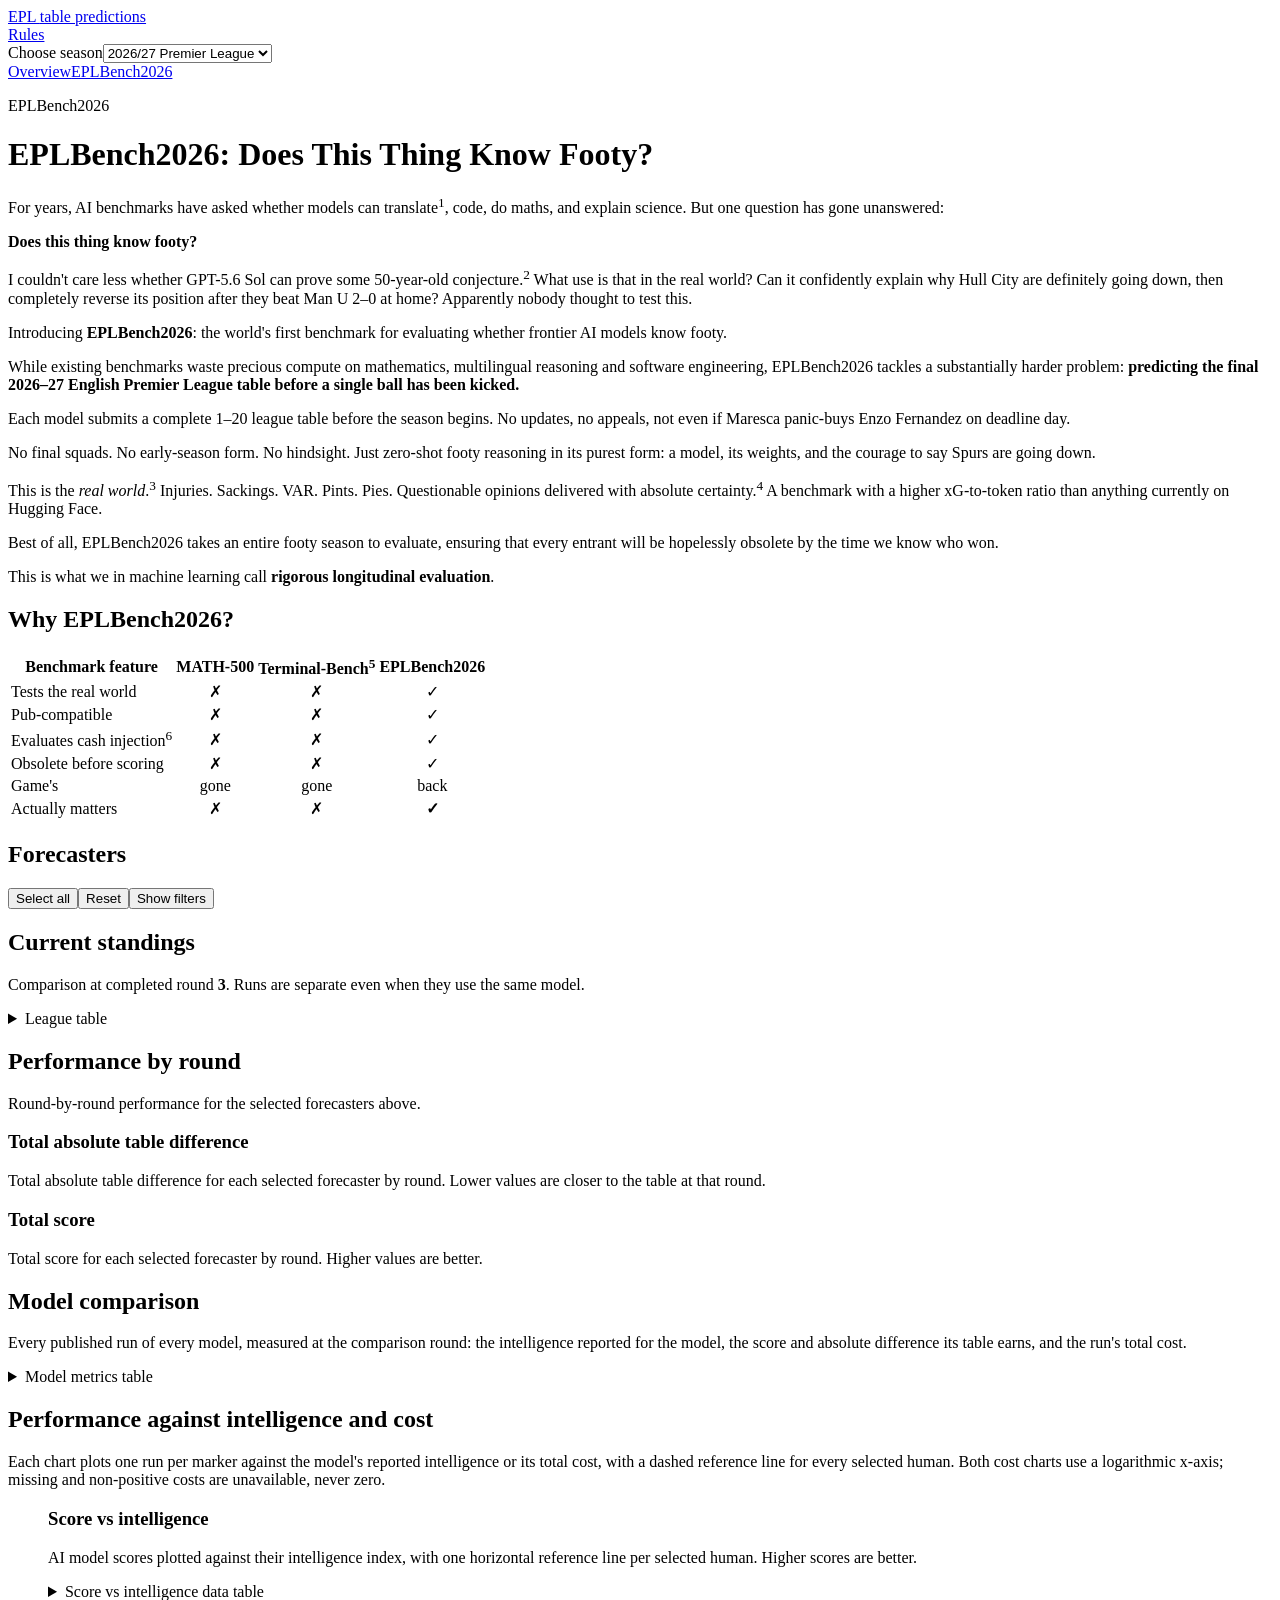
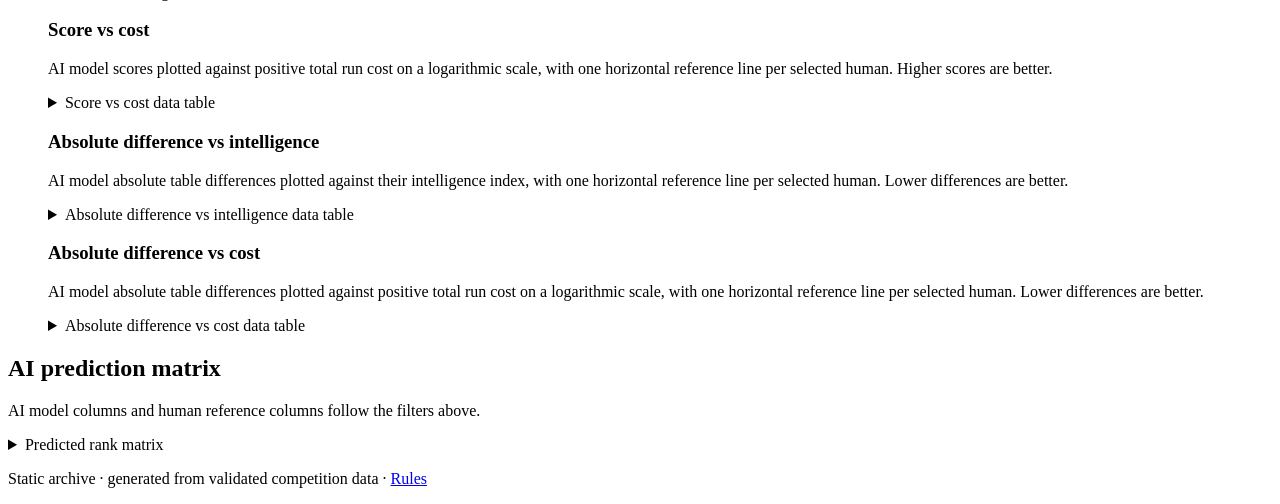
==== seasons/2026-2027/ai/index.html @ a7e426aa "[pages] Deploy site built from 6e72c39" ====
<!DOCTYPE html><html lang="en"><head><meta charset="UTF-8"><meta name="viewport" content="width=device-width"><meta name="description" content="A static archive of Premier League table predictions."><title>2026/27 Premier League · EPLBench2026</title><link rel="stylesheet" href="/football-predictions-web/_astro/global.COvvmiIE.css"></head><body><header class="site-header"><a class="brand" href="/football-predictions-web/" aria-label="EPL table predictions home">EPL <span>table predictions</span></a><div class="header-actions"><nav class="site-nav" aria-label="Site"><a href="/football-predictions-web/rules/">Rules</a></nav><label class="season-nav"><span class="sr-only">Choose season</span><select data-season-selector><option value="/football-predictions-web/">Choose season</option><option value="/football-predictions-web/seasons/2026-2027/" selected>2026/27 Premier League</option><option value="/football-predictions-web/seasons/2025-2026/">2025/26 Premier League</option><option value="/football-predictions-web/seasons/2024-2025/">2024/25 Premier League</option><option value="/football-predictions-web/seasons/2023-2024/">2023/24 Premier League</option><option value="/football-predictions-web/seasons/2022-2023/">2022/23 Premier League</option><option value="/football-predictions-web/seasons/2020-2021/">2020/21 Premier League</option><option value="/football-predictions-web/seasons/2015-2016/">2015/16 Premier League</option><option value="/football-predictions-web/seasons/2014-2015/">2014/15 Premier League</option><option value="/football-predictions-web/seasons/2013-2014/">2013/14 Premier League</option></select></label></div></header><main><nav class="page-nav" aria-label="Season sections"><a href="/football-predictions-web/seasons/2026-2027/#overview">Overview</a><a href="/football-predictions-web/seasons/2026-2027/ai/">EPLBench2026</a></nav><header id="overview"><p class="eyebrow">EPLBench2026</p><h1>EPLBench2026: Does This Thing Know Footy?</h1></header><div class="bench-copy"><p>For years, AI benchmarks have asked whether models can translate<sup><span class="footnote-joke" tabindex="0" data-tooltip="Translation? Mate, I&#x27;ve got hands. I can point at a beer. ↩">1</span></sup>, code, do maths, and explain science. But one question has gone unanswered:</p>
<p><strong>Does this thing know footy?</strong></p>
<p>I couldn't care less whether GPT-5.6 Sol can prove some 50-year-old conjecture.<sup><span class="footnote-joke" tabindex="0" data-tooltip="If you stopped to ask which conjecture, you failed the test. ↩">2</span></sup> What use is that in the real world? Can it confidently explain why Hull City are definitely going down, then completely reverse its position after they beat Man U 2–0 at home? Apparently nobody thought to test this.</p>
<p>Introducing <strong>EPLBench2026</strong>: the world's first benchmark for evaluating whether frontier AI models know footy.</p>
<p>While existing benchmarks waste precious compute on mathematics, multilingual reasoning and software engineering, EPLBench2026 tackles a substantially harder problem: <strong>predicting the final 2026–27 English Premier League table before a single ball has been kicked.</strong></p>
<p>Each model submits a complete 1–20 league table before the season begins. No updates, no appeals, not even if Maresca panic-buys Enzo Fernandez on deadline day.</p>
<p>No final squads. No early-season form. No hindsight. Just zero-shot footy reasoning in its purest form: a model, its weights, and the courage to say Spurs are going down.</p>
<p>This is the <em>real world</em>.<sup><span class="footnote-joke" tabindex="0" data-tooltip="Coding is only “real world” if your world is a laptop. Footy is played outside. ↩">3</span></sup> Injuries. Sackings. VAR. Pints. Pies. Questionable opinions delivered with absolute certainty.<sup><span class="footnote-joke" tabindex="0" data-tooltip="Adversarial robustness is evaluated against Gaz, 47, four pints deep, explaining why Guardiola has ruined football. ↩">4</span></sup> A benchmark with a higher xG-to-token ratio than anything currently on Hugging Face.</p>
<p>Best of all, EPLBench2026 takes an entire footy season to evaluate, ensuring that every entrant will be hopelessly obsolete by the time we know who won.</p>
<p>This is what we in machine learning call <strong>rigorous longitudinal evaluation</strong>.</p>
<h2>Why EPLBench2026?</h2>
<table>
<thead>
<tr>
<th>Benchmark feature</th>
<th align="center">MATH-500</th>
<th align="center">Terminal-Bench<sup><span class="footnote-joke" tabindex="0" data-tooltip="“Terminal-Bench” sounds serious until you realise catastrophic bottling isn&#x27;t even in the eval suite. ↩">5</span></sup></th>
<th align="center">EPLBench2026</th>
</tr>
</thead>
<tbody>
<tr>
<td>Tests the real world</td>
<td align="center">✗</td>
<td align="center">✗</td>
<td align="center">✓</td>
</tr>
<tr>
<td>Pub-compatible</td>
<td align="center">✗</td>
<td align="center">✗</td>
<td align="center">✓</td>
</tr>
<tr>
<td>Evaluates cash injection<sup><span class="footnote-joke" tabindex="0" data-tooltip="Prompt injection changes the answer. Cash injection changes your midfield. EPLBench tests whether the prediction survives both. ↩">6</span></sup></td>
<td align="center">✗</td>
<td align="center">✗</td>
<td align="center">✓</td>
</tr>
<tr>
<td>Obsolete before scoring</td>
<td align="center">✗</td>
<td align="center">✗</td>
<td align="center">✓</td>
</tr>
<tr>
<td>Game's</td>
<td align="center">gone</td>
<td align="center">gone</td>
<td align="center">back</td>
</tr>
<tr>
<td>Actually matters</td>
<td align="center">✗</td>
<td align="center">✗</td>
<td align="center"><strong>✓</strong></td>
</tr>
</tbody>
</table>
</div><section class="controls" aria-labelledby="forecaster-heading"><div class="actions"><h2 id="forecaster-heading" class="sr-only">Forecasters</h2><button type="button" data-select-all>Select all</button><button type="button" data-reset>Reset</button><button type="button" data-drawer aria-expanded="false" aria-controls="forecaster-filters">Show filters</button></div><div id="forecaster-filters" class="groups" data-forecasters data-default="ai" data-valid="nick,joel,tom,m-a,tildsy,mitch,pat,ken,pedro,ai-anthropic-claude-opus-4-8,ai-anthropic-claude-opus-5-anthropic-claude-opus-5,ai-google-gemini-3-7-flash,ai-moonshotai-kimi-k3,ai-anthropic-claude-opus-5-old-anthropic-claude-opus-5,ai-openai-gpt-5-5,ai-openai-gpt-5-6-sol,ai-openai-gpt-5-6-terra,ai-qwen-qwen3-8-2-4t-a95b,ai-x-ai-grok-4-5,ai-x-ai-grok-4-6,ai-z-ai-glm-5-3" hidden><fieldset class="group"><legend>Humans</legend><div class="group-actions"><button type="button" data-group-select="human">All</button><button type="button" data-group-clear="human">Clear</button></div><label><input type="checkbox" value="nick" data-forecaster-group="human"> Nick</label><label><input type="checkbox" value="joel" data-forecaster-group="human"> Joel</label><label><input type="checkbox" value="tom" data-forecaster-group="human"> Tom</label><label><input type="checkbox" value="m-a" data-forecaster-group="human"> M-A</label><label><input type="checkbox" value="tildsy" data-forecaster-group="human"> Tildsy</label><label><input type="checkbox" value="mitch" data-forecaster-group="human"> Mitch</label><label><input type="checkbox" value="pat" data-forecaster-group="human"> Pat</label><label><input type="checkbox" value="ken" data-forecaster-group="human"> Ken</label><label><input type="checkbox" value="pedro" data-forecaster-group="human"> Pedro</label></fieldset><fieldset class="group"><legend>AI forecasts</legend><div class="group-actions"><button type="button" data-group-select="ai">All</button><button type="button" data-group-clear="ai">Clear</button></div><label title="Anthropic: Claude Opus 4.8 · run anthropic--claude-opus-4.8"><input type="checkbox" value="ai-anthropic-claude-opus-4-8" data-forecaster-group="ai" checked> Opus 4.8<span class="sr-only"> (Anthropic: Claude Opus 4.8)</span></label><label title="Claude Opus 5 · run anthropic--claude-opus-5"><input type="checkbox" value="ai-anthropic-claude-opus-5-anthropic-claude-opus-5" data-forecaster-group="ai" checked> Opus 5<span class="sr-only"> (Claude Opus 5)</span></label><label title="Google: Gemini 3.7 Flash · run google--gemini-3.7-flash"><input type="checkbox" value="ai-google-gemini-3-7-flash" data-forecaster-group="ai" checked> Gemini 3.7 Flash<span class="sr-only"> (Google: Gemini 3.7 Flash)</span></label><label title="MoonshotAI: Kimi K3 · run moonshotai--kimi-k3"><input type="checkbox" value="ai-moonshotai-kimi-k3" data-forecaster-group="ai" checked> Kimi K3<span class="sr-only"> (MoonshotAI: Kimi K3)</span></label><label title="Claude Opus 5 (earlier run) · run old--anthropic--claude-opus-5"><input type="checkbox" value="ai-anthropic-claude-opus-5-old-anthropic-claude-opus-5" data-forecaster-group="ai" checked> Opus 5†<span class="sr-only"> (Claude Opus 5 (earlier run))</span></label><label title="OpenAI: GPT-5.5 · run openai--gpt-5.5"><input type="checkbox" value="ai-openai-gpt-5-5" data-forecaster-group="ai" checked> GPT-5.5<span class="sr-only"> (OpenAI: GPT-5.5)</span></label><label title="OpenAI: GPT-5.6 Sol · run openai--gpt-5.6-sol"><input type="checkbox" value="ai-openai-gpt-5-6-sol" data-forecaster-group="ai" checked> GPT-5.6 Sol<span class="sr-only"> (OpenAI: GPT-5.6 Sol)</span></label><label title="OpenAI: GPT-5.6 Terra · run openai--gpt-5.6-terra"><input type="checkbox" value="ai-openai-gpt-5-6-terra" data-forecaster-group="ai" checked> GPT-5.6 Terra<span class="sr-only"> (OpenAI: GPT-5.6 Terra)</span></label><label title="Qwen: Qwen3.8 2.4T A95B · run qwen--qwen3.8-2.4t-a95b"><input type="checkbox" value="ai-qwen-qwen3-8-2-4t-a95b" data-forecaster-group="ai" checked> Qwen3.8 2.4T<span class="sr-only"> (Qwen: Qwen3.8 2.4T A95B)</span></label><label title="SpaceXAI: Grok 4.5 · run x-ai--grok-4.5"><input type="checkbox" value="ai-x-ai-grok-4-5" data-forecaster-group="ai" checked> Grok 4.5<span class="sr-only"> (SpaceXAI: Grok 4.5)</span></label><label title="SpaceXAI: Grok 4.6 · run x-ai--grok-4.6"><input type="checkbox" value="ai-x-ai-grok-4-6" data-forecaster-group="ai" checked> Grok 4.6<span class="sr-only"> (SpaceXAI: Grok 4.6)</span></label><label title="Z.ai: GLM 5.3 · run z-ai--glm-5.3"><input type="checkbox" value="ai-z-ai-glm-5-3" data-forecaster-group="ai" checked> GLM 5.3<span class="sr-only"> (Z.ai: GLM 5.3)</span></label></fieldset></div><p class="live" aria-live="polite" data-announcement></p></section><section aria-labelledby="standings-title"><h2 id="standings-title">Current standings</h2><p>Comparison at completed round <strong>3</strong>. Runs are separate even when they use the same model.</p><details class="table-disclosure"><summary>League table</summary><div class="table-wrap standings-table-wrap" role="region" aria-label="Current league standings" tabindex="0"><table class="standings-table"><caption>Current league standings as of Sun Sep 06 2026</caption><thead><tr><th scope="col">Rank</th><th scope="col">Team</th><th scope="col">Played</th><th scope="col">W</th><th scope="col">D</th><th scope="col">L</th><th scope="col">GF</th><th scope="col">GA</th><th scope="col">GD</th><th scope="col">Points</th></tr></thead><tbody><tr><td>1</td><th scope="row">Manchester City</th><td>3</td><td>3</td><td>0</td><td>0</td><td>7</td><td>2</td><td>5</td><td><strong>9</strong></td></tr><tr><td>2</td><th scope="row">Arsenal</th><td>3</td><td>3</td><td>0</td><td>0</td><td>6</td><td>1</td><td>5</td><td><strong>9</strong></td></tr><tr><td>3</td><th scope="row">Hull City</th><td>3</td><td>2</td><td>1</td><td>0</td><td>3</td><td>0</td><td>3</td><td><strong>7</strong></td></tr><tr><td>4</td><th scope="row">Chelsea</th><td>3</td><td>2</td><td>0</td><td>1</td><td>8</td><td>7</td><td>1</td><td><strong>6</strong></td></tr><tr><td>5</td><th scope="row">Brentford</th><td>3</td><td>1</td><td>2</td><td>0</td><td>5</td><td>2</td><td>3</td><td><strong>5</strong></td></tr><tr><td>6</td><th scope="row">Liverpool</th><td>3</td><td>1</td><td>2</td><td>0</td><td>6</td><td>4</td><td>2</td><td><strong>5</strong></td></tr><tr><td>7</td><th scope="row">Newcastle United</th><td>3</td><td>1</td><td>2</td><td>0</td><td>6</td><td>4</td><td>2</td><td><strong>5</strong></td></tr><tr><td>8</td><th scope="row">Everton</th><td>3</td><td>1</td><td>2</td><td>0</td><td>5</td><td>3</td><td>2</td><td><strong>5</strong></td></tr><tr><td>9</td><th scope="row">Leeds United</th><td>3</td><td>1</td><td>2</td><td>0</td><td>3</td><td>2</td><td>1</td><td><strong>5</strong></td></tr><tr><td>10</td><th scope="row">Brighton &amp; Hove Albion</th><td>3</td><td>1</td><td>1</td><td>1</td><td>8</td><td>5</td><td>3</td><td><strong>4</strong></td></tr><tr><td>11</td><th scope="row">Manchester United</th><td>3</td><td>1</td><td>1</td><td>1</td><td>7</td><td>6</td><td>1</td><td><strong>4</strong></td></tr><tr><td>12</td><th scope="row">Sunderland</th><td>3</td><td>1</td><td>1</td><td>1</td><td>3</td><td>3</td><td>0</td><td><strong>4</strong></td></tr><tr><td>13</td><th scope="row">Crystal Palace</th><td>3</td><td>1</td><td>0</td><td>2</td><td>4</td><td>8</td><td>-4</td><td><strong>3</strong></td></tr><tr><td>14</td><th scope="row">Ipswich Town</th><td>3</td><td>1</td><td>0</td><td>2</td><td>4</td><td>8</td><td>-4</td><td><strong>3</strong></td></tr><tr><td>15</td><th scope="row">AFC Bournemouth</th><td>3</td><td>0</td><td>2</td><td>1</td><td>4</td><td>5</td><td>-1</td><td><strong>2</strong></td></tr><tr><td>16</td><th scope="row">Nottingham Forest</th><td>3</td><td>0</td><td>2</td><td>1</td><td>2</td><td>3</td><td>-1</td><td><strong>2</strong></td></tr><tr><td>17</td><th scope="row">Aston Villa</th><td>3</td><td>0</td><td>1</td><td>2</td><td>0</td><td>5</td><td>-5</td><td><strong>1</strong></td></tr><tr><td>18</td><th scope="row">Tottenham Hotspur</th><td>3</td><td>0</td><td>1</td><td>2</td><td>0</td><td>5</td><td>-5</td><td><strong>1</strong></td></tr><tr><td>19</td><th scope="row">Fulham</th><td>3</td><td>0</td><td>0</td><td>3</td><td>4</td><td>7</td><td>-3</td><td><strong>0</strong></td></tr><tr><td>20</td><th scope="row">Coventry City</th><td>3</td><td>0</td><td>0</td><td>3</td><td>0</td><td>5</td><td>-5</td><td><strong>0</strong></td></tr></tbody></table></div></details></section><section aria-labelledby="round-performance-title"><h2 id="round-performance-title">Performance by round</h2><p>Round-by-round performance for the selected forecasters above.</p><div class="split"><div><h3>Total absolute table difference</h3><p class="sr-only" id="ai-round-difference-description">Total absolute table difference for each selected forecaster by round. Lower values are closer to the table at that round.</p><div class="card chart" role="group" aria-label="Total absolute table difference by round" aria-describedby="ai-round-difference-description" data-chart="difference" data-rounds="[{&quot;round&quot;:1,&quot;complete&quot;:true,&quot;absoluteDifference&quot;:{&quot;nick&quot;:130,&quot;joel&quot;:136,&quot;tom&quot;:126,&quot;m-a&quot;:136,&quot;tildsy&quot;:130,&quot;mitch&quot;:126,&quot;pat&quot;:116,&quot;ken&quot;:130,&quot;pedro&quot;:130,&quot;gemini&quot;:128,&quot;last-year&quot;:120,&quot;ai-anthropic-claude-opus-4-8&quot;:134,&quot;ai-anthropic-claude-opus-5-anthropic-claude-opus-5&quot;:114,&quot;ai-google-gemini-3-7-flash&quot;:130,&quot;ai-moonshotai-kimi-k3&quot;:122,&quot;ai-anthropic-claude-opus-5-old-anthropic-claude-opus-5&quot;:128,&quot;ai-openai-gpt-5-5&quot;:130,&quot;ai-openai-gpt-5-6-sol&quot;:128,&quot;ai-openai-gpt-5-6-terra&quot;:134,&quot;ai-qwen-qwen3-8-2-4t-a95b&quot;:132,&quot;ai-x-ai-grok-4-5&quot;:134,&quot;ai-x-ai-grok-4-6&quot;:134,&quot;ai-z-ai-glm-5-3&quot;:114},&quot;totalScores&quot;:{&quot;nick&quot;:811,&quot;joel&quot;:785,&quot;tom&quot;:872,&quot;m-a&quot;:799,&quot;tildsy&quot;:836,&quot;mitch&quot;:918,&quot;pat&quot;:983,&quot;ken&quot;:828,&quot;pedro&quot;:788,&quot;gemini&quot;:854,&quot;last-year&quot;:928,&quot;ai-anthropic-claude-opus-4-8&quot;:814,&quot;ai-anthropic-claude-opus-5-anthropic-claude-opus-5&quot;:965,&quot;ai-google-gemini-3-7-flash&quot;:860,&quot;ai-moonshotai-kimi-k3&quot;:902,&quot;ai-anthropic-claude-opus-5-old-anthropic-claude-opus-5&quot;:837,&quot;ai-openai-gpt-5-5&quot;:855,&quot;ai-openai-gpt-5-6-sol&quot;:839,&quot;ai-openai-gpt-5-6-terra&quot;:798,&quot;ai-qwen-qwen3-8-2-4t-a95b&quot;:828,&quot;ai-x-ai-grok-4-5&quot;:813,&quot;ai-x-ai-grok-4-6&quot;:810,&quot;ai-z-ai-glm-5-3&quot;:987}},{&quot;round&quot;:2,&quot;complete&quot;:true,&quot;absoluteDifference&quot;:{&quot;nick&quot;:114,&quot;joel&quot;:112,&quot;tom&quot;:100,&quot;m-a&quot;:106,&quot;tildsy&quot;:114,&quot;mitch&quot;:106,&quot;pat&quot;:110,&quot;ken&quot;:112,&quot;pedro&quot;:110,&quot;gemini&quot;:110,&quot;last-year&quot;:110,&quot;ai-anthropic-claude-opus-4-8&quot;:112,&quot;ai-anthropic-claude-opus-5-anthropic-claude-opus-5&quot;:102,&quot;ai-google-gemini-3-7-flash&quot;:110,&quot;ai-moonshotai-kimi-k3&quot;:104,&quot;ai-anthropic-claude-opus-5-old-anthropic-claude-opus-5&quot;:112,&quot;ai-openai-gpt-5-5&quot;:110,&quot;ai-openai-gpt-5-6-sol&quot;:108,&quot;ai-openai-gpt-5-6-terra&quot;:112,&quot;ai-qwen-qwen3-8-2-4t-a95b&quot;:102,&quot;ai-x-ai-grok-4-5&quot;:104,&quot;ai-x-ai-grok-4-6&quot;:116,&quot;ai-z-ai-glm-5-3&quot;:102},&quot;totalScores&quot;:{&quot;nick&quot;:945,&quot;joel&quot;:905,&quot;tom&quot;:1076,&quot;m-a&quot;:1008,&quot;tildsy&quot;:944,&quot;mitch&quot;:1030,&quot;pat&quot;:953,&quot;ken&quot;:918,&quot;pedro&quot;:985,&quot;gemini&quot;:972,&quot;last-year&quot;:934,&quot;ai-anthropic-claude-opus-4-8&quot;:960,&quot;ai-anthropic-claude-opus-5-anthropic-claude-opus-5&quot;:1032,&quot;ai-google-gemini-3-7-flash&quot;:1013,&quot;ai-moonshotai-kimi-k3&quot;:1013,&quot;ai-anthropic-claude-opus-5-old-anthropic-claude-opus-5&quot;:971,&quot;ai-openai-gpt-5-5&quot;:1016,&quot;ai-openai-gpt-5-6-sol&quot;:1010,&quot;ai-openai-gpt-5-6-terra&quot;:1007,&quot;ai-qwen-qwen3-8-2-4t-a95b&quot;:1072,&quot;ai-x-ai-grok-4-5&quot;:1030,&quot;ai-x-ai-grok-4-6&quot;:965,&quot;ai-z-ai-glm-5-3&quot;:991}},{&quot;round&quot;:3,&quot;complete&quot;:true,&quot;absoluteDifference&quot;:{&quot;nick&quot;:110,&quot;joel&quot;:92,&quot;tom&quot;:90,&quot;m-a&quot;:92,&quot;tildsy&quot;:98,&quot;mitch&quot;:102,&quot;pat&quot;:100,&quot;ken&quot;:94,&quot;pedro&quot;:108,&quot;gemini&quot;:98,&quot;last-year&quot;:100,&quot;ai-anthropic-claude-opus-4-8&quot;:98,&quot;ai-anthropic-claude-opus-5-anthropic-claude-opus-5&quot;:94,&quot;ai-google-gemini-3-7-flash&quot;:96,&quot;ai-moonshotai-kimi-k3&quot;:88,&quot;ai-anthropic-claude-opus-5-old-anthropic-claude-opus-5&quot;:98,&quot;ai-openai-gpt-5-5&quot;:96,&quot;ai-openai-gpt-5-6-sol&quot;:98,&quot;ai-openai-gpt-5-6-terra&quot;:100,&quot;ai-qwen-qwen3-8-2-4t-a95b&quot;:86,&quot;ai-x-ai-grok-4-5&quot;:92,&quot;ai-x-ai-grok-4-6&quot;:102,&quot;ai-z-ai-glm-5-3&quot;:92},&quot;totalScores&quot;:{&quot;nick&quot;:932,&quot;joel&quot;:1073,&quot;tom&quot;:1148,&quot;m-a&quot;:1095,&quot;tildsy&quot;:1041,&quot;mitch&quot;:982,&quot;pat&quot;:990,&quot;ken&quot;:1099,&quot;pedro&quot;:944,&quot;gemini&quot;:1047,&quot;last-year&quot;:1016,&quot;ai-anthropic-claude-opus-4-8&quot;:1040,&quot;ai-anthropic-claude-opus-5-anthropic-claude-opus-5&quot;:1055,&quot;ai-google-gemini-3-7-flash&quot;:1048,&quot;ai-moonshotai-kimi-k3&quot;:1121,&quot;ai-anthropic-claude-opus-5-old-anthropic-claude-opus-5&quot;:1026,&quot;ai-openai-gpt-5-5&quot;:1052,&quot;ai-openai-gpt-5-6-sol&quot;:1006,&quot;ai-openai-gpt-5-6-terra&quot;:997,&quot;ai-qwen-qwen3-8-2-4t-a95b&quot;:1155,&quot;ai-x-ai-grok-4-5&quot;:1099,&quot;ai-x-ai-grok-4-6&quot;:990,&quot;ai-z-ai-glm-5-3&quot;:1057}}]" data-forecasters="[{&quot;id&quot;:&quot;nick&quot;,&quot;label&quot;:&quot;Nick&quot;,&quot;kind&quot;:&quot;human&quot;,&quot;order&quot;:1,&quot;source&quot;:&quot;predictions&quot;},{&quot;id&quot;:&quot;joel&quot;,&quot;label&quot;:&quot;Joel&quot;,&quot;kind&quot;:&quot;human&quot;,&quot;order&quot;:3,&quot;source&quot;:&quot;predictions&quot;},{&quot;id&quot;:&quot;tom&quot;,&quot;label&quot;:&quot;Tom&quot;,&quot;kind&quot;:&quot;human&quot;,&quot;order&quot;:10,&quot;source&quot;:&quot;predictions&quot;},{&quot;id&quot;:&quot;m-a&quot;,&quot;label&quot;:&quot;M-A&quot;,&quot;kind&quot;:&quot;human&quot;,&quot;order&quot;:9,&quot;source&quot;:&quot;predictions&quot;},{&quot;id&quot;:&quot;tildsy&quot;,&quot;label&quot;:&quot;Tildsy&quot;,&quot;kind&quot;:&quot;human&quot;,&quot;order&quot;:15,&quot;source&quot;:&quot;predictions&quot;},{&quot;id&quot;:&quot;mitch&quot;,&quot;label&quot;:&quot;Mitch&quot;,&quot;kind&quot;:&quot;human&quot;,&quot;order&quot;:11,&quot;source&quot;:&quot;predictions&quot;},{&quot;id&quot;:&quot;pat&quot;,&quot;label&quot;:&quot;Pat&quot;,&quot;kind&quot;:&quot;human&quot;,&quot;order&quot;:12,&quot;source&quot;:&quot;predictions&quot;},{&quot;id&quot;:&quot;ken&quot;,&quot;label&quot;:&quot;Ken&quot;,&quot;kind&quot;:&quot;human&quot;,&quot;order&quot;:13,&quot;source&quot;:&quot;predictions&quot;},{&quot;id&quot;:&quot;pedro&quot;,&quot;label&quot;:&quot;Pedro&quot;,&quot;kind&quot;:&quot;human&quot;,&quot;order&quot;:14,&quot;source&quot;:&quot;predictions&quot;},{&quot;id&quot;:&quot;ai-anthropic-claude-opus-4-8&quot;,&quot;label&quot;:&quot;Opus 4.8&quot;,&quot;kind&quot;:&quot;ai&quot;,&quot;order&quot;:26,&quot;source&quot;:&quot;ai&quot;,&quot;runId&quot;:&quot;anthropic--claude-opus-4.8&quot;,&quot;shortName&quot;:&quot;Opus 4.8&quot;,&quot;fullLabel&quot;:&quot;Anthropic: Claude Opus 4.8&quot;},{&quot;id&quot;:&quot;ai-anthropic-claude-opus-5-anthropic-claude-opus-5&quot;,&quot;label&quot;:&quot;Opus 5&quot;,&quot;kind&quot;:&quot;ai&quot;,&quot;order&quot;:27,&quot;source&quot;:&quot;ai&quot;,&quot;runId&quot;:&quot;anthropic--claude-opus-5&quot;,&quot;shortName&quot;:&quot;Opus 5&quot;,&quot;fullLabel&quot;:&quot;Claude Opus 5&quot;},{&quot;id&quot;:&quot;ai-google-gemini-3-7-flash&quot;,&quot;label&quot;:&quot;Gemini 3.7 Flash&quot;,&quot;kind&quot;:&quot;ai&quot;,&quot;order&quot;:29,&quot;source&quot;:&quot;ai&quot;,&quot;runId&quot;:&quot;google--gemini-3.7-flash&quot;,&quot;shortName&quot;:&quot;Gemini 3.7 Flash&quot;,&quot;fullLabel&quot;:&quot;Google: Gemini 3.7 Flash&quot;},{&quot;id&quot;:&quot;ai-moonshotai-kimi-k3&quot;,&quot;label&quot;:&quot;Kimi K3&quot;,&quot;kind&quot;:&quot;ai&quot;,&quot;order&quot;:30,&quot;source&quot;:&quot;ai&quot;,&quot;runId&quot;:&quot;moonshotai--kimi-k3&quot;,&quot;shortName&quot;:&quot;Kimi K3&quot;,&quot;fullLabel&quot;:&quot;MoonshotAI: Kimi K3&quot;},{&quot;id&quot;:&quot;ai-anthropic-claude-opus-5-old-anthropic-claude-opus-5&quot;,&quot;label&quot;:&quot;Opus 5†&quot;,&quot;kind&quot;:&quot;ai&quot;,&quot;order&quot;:28,&quot;source&quot;:&quot;ai&quot;,&quot;runId&quot;:&quot;old--anthropic--claude-opus-5&quot;,&quot;shortName&quot;:&quot;Opus 5†&quot;,&quot;fullLabel&quot;:&quot;Claude Opus 5 (earlier run)&quot;},{&quot;id&quot;:&quot;ai-openai-gpt-5-5&quot;,&quot;label&quot;:&quot;GPT-5.5&quot;,&quot;kind&quot;:&quot;ai&quot;,&quot;order&quot;:31,&quot;source&quot;:&quot;ai&quot;,&quot;runId&quot;:&quot;openai--gpt-5.5&quot;,&quot;shortName&quot;:&quot;GPT-5.5&quot;,&quot;fullLabel&quot;:&quot;OpenAI: GPT-5.5&quot;},{&quot;id&quot;:&quot;ai-openai-gpt-5-6-sol&quot;,&quot;label&quot;:&quot;GPT-5.6 Sol&quot;,&quot;kind&quot;:&quot;ai&quot;,&quot;order&quot;:32,&quot;source&quot;:&quot;ai&quot;,&quot;runId&quot;:&quot;openai--gpt-5.6-sol&quot;,&quot;shortName&quot;:&quot;GPT-5.6 Sol&quot;,&quot;fullLabel&quot;:&quot;OpenAI: GPT-5.6 Sol&quot;},{&quot;id&quot;:&quot;ai-openai-gpt-5-6-terra&quot;,&quot;label&quot;:&quot;GPT-5.6 Terra&quot;,&quot;kind&quot;:&quot;ai&quot;,&quot;order&quot;:33,&quot;source&quot;:&quot;ai&quot;,&quot;runId&quot;:&quot;openai--gpt-5.6-terra&quot;,&quot;shortName&quot;:&quot;GPT-5.6 Terra&quot;,&quot;fullLabel&quot;:&quot;OpenAI: GPT-5.6 Terra&quot;},{&quot;id&quot;:&quot;ai-qwen-qwen3-8-2-4t-a95b&quot;,&quot;label&quot;:&quot;Qwen3.8 2.4T&quot;,&quot;kind&quot;:&quot;ai&quot;,&quot;order&quot;:34,&quot;source&quot;:&quot;ai&quot;,&quot;runId&quot;:&quot;qwen--qwen3.8-2.4t-a95b&quot;,&quot;shortName&quot;:&quot;Qwen3.8 2.4T&quot;,&quot;fullLabel&quot;:&quot;Qwen: Qwen3.8 2.4T A95B&quot;},{&quot;id&quot;:&quot;ai-x-ai-grok-4-5&quot;,&quot;label&quot;:&quot;Grok 4.5&quot;,&quot;kind&quot;:&quot;ai&quot;,&quot;order&quot;:35,&quot;source&quot;:&quot;ai&quot;,&quot;runId&quot;:&quot;x-ai--grok-4.5&quot;,&quot;shortName&quot;:&quot;Grok 4.5&quot;,&quot;fullLabel&quot;:&quot;SpaceXAI: Grok 4.5&quot;},{&quot;id&quot;:&quot;ai-x-ai-grok-4-6&quot;,&quot;label&quot;:&quot;Grok 4.6&quot;,&quot;kind&quot;:&quot;ai&quot;,&quot;order&quot;:36,&quot;source&quot;:&quot;ai&quot;,&quot;runId&quot;:&quot;x-ai--grok-4.6&quot;,&quot;shortName&quot;:&quot;Grok 4.6&quot;,&quot;fullLabel&quot;:&quot;SpaceXAI: Grok 4.6&quot;},{&quot;id&quot;:&quot;ai-z-ai-glm-5-3&quot;,&quot;label&quot;:&quot;GLM 5.3&quot;,&quot;kind&quot;:&quot;ai&quot;,&quot;order&quot;:37,&quot;source&quot;:&quot;ai&quot;,&quot;runId&quot;:&quot;z-ai--glm-5.3&quot;,&quot;shortName&quot;:&quot;GLM 5.3&quot;,&quot;fullLabel&quot;:&quot;Z.ai: GLM 5.3&quot;}]"></div></div><div><h3>Total score</h3><p class="sr-only" id="ai-round-score-description">Total score for each selected forecaster by round. Higher values are better.</p><div class="card chart" role="group" aria-label="Total score by round" aria-describedby="ai-round-score-description" data-chart="score" data-rounds="[{&quot;round&quot;:1,&quot;complete&quot;:true,&quot;absoluteDifference&quot;:{&quot;nick&quot;:130,&quot;joel&quot;:136,&quot;tom&quot;:126,&quot;m-a&quot;:136,&quot;tildsy&quot;:130,&quot;mitch&quot;:126,&quot;pat&quot;:116,&quot;ken&quot;:130,&quot;pedro&quot;:130,&quot;gemini&quot;:128,&quot;last-year&quot;:120,&quot;ai-anthropic-claude-opus-4-8&quot;:134,&quot;ai-anthropic-claude-opus-5-anthropic-claude-opus-5&quot;:114,&quot;ai-google-gemini-3-7-flash&quot;:130,&quot;ai-moonshotai-kimi-k3&quot;:122,&quot;ai-anthropic-claude-opus-5-old-anthropic-claude-opus-5&quot;:128,&quot;ai-openai-gpt-5-5&quot;:130,&quot;ai-openai-gpt-5-6-sol&quot;:128,&quot;ai-openai-gpt-5-6-terra&quot;:134,&quot;ai-qwen-qwen3-8-2-4t-a95b&quot;:132,&quot;ai-x-ai-grok-4-5&quot;:134,&quot;ai-x-ai-grok-4-6&quot;:134,&quot;ai-z-ai-glm-5-3&quot;:114},&quot;totalScores&quot;:{&quot;nick&quot;:811,&quot;joel&quot;:785,&quot;tom&quot;:872,&quot;m-a&quot;:799,&quot;tildsy&quot;:836,&quot;mitch&quot;:918,&quot;pat&quot;:983,&quot;ken&quot;:828,&quot;pedro&quot;:788,&quot;gemini&quot;:854,&quot;last-year&quot;:928,&quot;ai-anthropic-claude-opus-4-8&quot;:814,&quot;ai-anthropic-claude-opus-5-anthropic-claude-opus-5&quot;:965,&quot;ai-google-gemini-3-7-flash&quot;:860,&quot;ai-moonshotai-kimi-k3&quot;:902,&quot;ai-anthropic-claude-opus-5-old-anthropic-claude-opus-5&quot;:837,&quot;ai-openai-gpt-5-5&quot;:855,&quot;ai-openai-gpt-5-6-sol&quot;:839,&quot;ai-openai-gpt-5-6-terra&quot;:798,&quot;ai-qwen-qwen3-8-2-4t-a95b&quot;:828,&quot;ai-x-ai-grok-4-5&quot;:813,&quot;ai-x-ai-grok-4-6&quot;:810,&quot;ai-z-ai-glm-5-3&quot;:987}},{&quot;round&quot;:2,&quot;complete&quot;:true,&quot;absoluteDifference&quot;:{&quot;nick&quot;:114,&quot;joel&quot;:112,&quot;tom&quot;:100,&quot;m-a&quot;:106,&quot;tildsy&quot;:114,&quot;mitch&quot;:106,&quot;pat&quot;:110,&quot;ken&quot;:112,&quot;pedro&quot;:110,&quot;gemini&quot;:110,&quot;last-year&quot;:110,&quot;ai-anthropic-claude-opus-4-8&quot;:112,&quot;ai-anthropic-claude-opus-5-anthropic-claude-opus-5&quot;:102,&quot;ai-google-gemini-3-7-flash&quot;:110,&quot;ai-moonshotai-kimi-k3&quot;:104,&quot;ai-anthropic-claude-opus-5-old-anthropic-claude-opus-5&quot;:112,&quot;ai-openai-gpt-5-5&quot;:110,&quot;ai-openai-gpt-5-6-sol&quot;:108,&quot;ai-openai-gpt-5-6-terra&quot;:112,&quot;ai-qwen-qwen3-8-2-4t-a95b&quot;:102,&quot;ai-x-ai-grok-4-5&quot;:104,&quot;ai-x-ai-grok-4-6&quot;:116,&quot;ai-z-ai-glm-5-3&quot;:102},&quot;totalScores&quot;:{&quot;nick&quot;:945,&quot;joel&quot;:905,&quot;tom&quot;:1076,&quot;m-a&quot;:1008,&quot;tildsy&quot;:944,&quot;mitch&quot;:1030,&quot;pat&quot;:953,&quot;ken&quot;:918,&quot;pedro&quot;:985,&quot;gemini&quot;:972,&quot;last-year&quot;:934,&quot;ai-anthropic-claude-opus-4-8&quot;:960,&quot;ai-anthropic-claude-opus-5-anthropic-claude-opus-5&quot;:1032,&quot;ai-google-gemini-3-7-flash&quot;:1013,&quot;ai-moonshotai-kimi-k3&quot;:1013,&quot;ai-anthropic-claude-opus-5-old-anthropic-claude-opus-5&quot;:971,&quot;ai-openai-gpt-5-5&quot;:1016,&quot;ai-openai-gpt-5-6-sol&quot;:1010,&quot;ai-openai-gpt-5-6-terra&quot;:1007,&quot;ai-qwen-qwen3-8-2-4t-a95b&quot;:1072,&quot;ai-x-ai-grok-4-5&quot;:1030,&quot;ai-x-ai-grok-4-6&quot;:965,&quot;ai-z-ai-glm-5-3&quot;:991}},{&quot;round&quot;:3,&quot;complete&quot;:true,&quot;absoluteDifference&quot;:{&quot;nick&quot;:110,&quot;joel&quot;:92,&quot;tom&quot;:90,&quot;m-a&quot;:92,&quot;tildsy&quot;:98,&quot;mitch&quot;:102,&quot;pat&quot;:100,&quot;ken&quot;:94,&quot;pedro&quot;:108,&quot;gemini&quot;:98,&quot;last-year&quot;:100,&quot;ai-anthropic-claude-opus-4-8&quot;:98,&quot;ai-anthropic-claude-opus-5-anthropic-claude-opus-5&quot;:94,&quot;ai-google-gemini-3-7-flash&quot;:96,&quot;ai-moonshotai-kimi-k3&quot;:88,&quot;ai-anthropic-claude-opus-5-old-anthropic-claude-opus-5&quot;:98,&quot;ai-openai-gpt-5-5&quot;:96,&quot;ai-openai-gpt-5-6-sol&quot;:98,&quot;ai-openai-gpt-5-6-terra&quot;:100,&quot;ai-qwen-qwen3-8-2-4t-a95b&quot;:86,&quot;ai-x-ai-grok-4-5&quot;:92,&quot;ai-x-ai-grok-4-6&quot;:102,&quot;ai-z-ai-glm-5-3&quot;:92},&quot;totalScores&quot;:{&quot;nick&quot;:932,&quot;joel&quot;:1073,&quot;tom&quot;:1148,&quot;m-a&quot;:1095,&quot;tildsy&quot;:1041,&quot;mitch&quot;:982,&quot;pat&quot;:990,&quot;ken&quot;:1099,&quot;pedro&quot;:944,&quot;gemini&quot;:1047,&quot;last-year&quot;:1016,&quot;ai-anthropic-claude-opus-4-8&quot;:1040,&quot;ai-anthropic-claude-opus-5-anthropic-claude-opus-5&quot;:1055,&quot;ai-google-gemini-3-7-flash&quot;:1048,&quot;ai-moonshotai-kimi-k3&quot;:1121,&quot;ai-anthropic-claude-opus-5-old-anthropic-claude-opus-5&quot;:1026,&quot;ai-openai-gpt-5-5&quot;:1052,&quot;ai-openai-gpt-5-6-sol&quot;:1006,&quot;ai-openai-gpt-5-6-terra&quot;:997,&quot;ai-qwen-qwen3-8-2-4t-a95b&quot;:1155,&quot;ai-x-ai-grok-4-5&quot;:1099,&quot;ai-x-ai-grok-4-6&quot;:990,&quot;ai-z-ai-glm-5-3&quot;:1057}}]" data-forecasters="[{&quot;id&quot;:&quot;nick&quot;,&quot;label&quot;:&quot;Nick&quot;,&quot;kind&quot;:&quot;human&quot;,&quot;order&quot;:1,&quot;source&quot;:&quot;predictions&quot;},{&quot;id&quot;:&quot;joel&quot;,&quot;label&quot;:&quot;Joel&quot;,&quot;kind&quot;:&quot;human&quot;,&quot;order&quot;:3,&quot;source&quot;:&quot;predictions&quot;},{&quot;id&quot;:&quot;tom&quot;,&quot;label&quot;:&quot;Tom&quot;,&quot;kind&quot;:&quot;human&quot;,&quot;order&quot;:10,&quot;source&quot;:&quot;predictions&quot;},{&quot;id&quot;:&quot;m-a&quot;,&quot;label&quot;:&quot;M-A&quot;,&quot;kind&quot;:&quot;human&quot;,&quot;order&quot;:9,&quot;source&quot;:&quot;predictions&quot;},{&quot;id&quot;:&quot;tildsy&quot;,&quot;label&quot;:&quot;Tildsy&quot;,&quot;kind&quot;:&quot;human&quot;,&quot;order&quot;:15,&quot;source&quot;:&quot;predictions&quot;},{&quot;id&quot;:&quot;mitch&quot;,&quot;label&quot;:&quot;Mitch&quot;,&quot;kind&quot;:&quot;human&quot;,&quot;order&quot;:11,&quot;source&quot;:&quot;predictions&quot;},{&quot;id&quot;:&quot;pat&quot;,&quot;label&quot;:&quot;Pat&quot;,&quot;kind&quot;:&quot;human&quot;,&quot;order&quot;:12,&quot;source&quot;:&quot;predictions&quot;},{&quot;id&quot;:&quot;ken&quot;,&quot;label&quot;:&quot;Ken&quot;,&quot;kind&quot;:&quot;human&quot;,&quot;order&quot;:13,&quot;source&quot;:&quot;predictions&quot;},{&quot;id&quot;:&quot;pedro&quot;,&quot;label&quot;:&quot;Pedro&quot;,&quot;kind&quot;:&quot;human&quot;,&quot;order&quot;:14,&quot;source&quot;:&quot;predictions&quot;},{&quot;id&quot;:&quot;ai-anthropic-claude-opus-4-8&quot;,&quot;label&quot;:&quot;Opus 4.8&quot;,&quot;kind&quot;:&quot;ai&quot;,&quot;order&quot;:26,&quot;source&quot;:&quot;ai&quot;,&quot;runId&quot;:&quot;anthropic--claude-opus-4.8&quot;,&quot;shortName&quot;:&quot;Opus 4.8&quot;,&quot;fullLabel&quot;:&quot;Anthropic: Claude Opus 4.8&quot;},{&quot;id&quot;:&quot;ai-anthropic-claude-opus-5-anthropic-claude-opus-5&quot;,&quot;label&quot;:&quot;Opus 5&quot;,&quot;kind&quot;:&quot;ai&quot;,&quot;order&quot;:27,&quot;source&quot;:&quot;ai&quot;,&quot;runId&quot;:&quot;anthropic--claude-opus-5&quot;,&quot;shortName&quot;:&quot;Opus 5&quot;,&quot;fullLabel&quot;:&quot;Claude Opus 5&quot;},{&quot;id&quot;:&quot;ai-google-gemini-3-7-flash&quot;,&quot;label&quot;:&quot;Gemini 3.7 Flash&quot;,&quot;kind&quot;:&quot;ai&quot;,&quot;order&quot;:29,&quot;source&quot;:&quot;ai&quot;,&quot;runId&quot;:&quot;google--gemini-3.7-flash&quot;,&quot;shortName&quot;:&quot;Gemini 3.7 Flash&quot;,&quot;fullLabel&quot;:&quot;Google: Gemini 3.7 Flash&quot;},{&quot;id&quot;:&quot;ai-moonshotai-kimi-k3&quot;,&quot;label&quot;:&quot;Kimi K3&quot;,&quot;kind&quot;:&quot;ai&quot;,&quot;order&quot;:30,&quot;source&quot;:&quot;ai&quot;,&quot;runId&quot;:&quot;moonshotai--kimi-k3&quot;,&quot;shortName&quot;:&quot;Kimi K3&quot;,&quot;fullLabel&quot;:&quot;MoonshotAI: Kimi K3&quot;},{&quot;id&quot;:&quot;ai-anthropic-claude-opus-5-old-anthropic-claude-opus-5&quot;,&quot;label&quot;:&quot;Opus 5†&quot;,&quot;kind&quot;:&quot;ai&quot;,&quot;order&quot;:28,&quot;source&quot;:&quot;ai&quot;,&quot;runId&quot;:&quot;old--anthropic--claude-opus-5&quot;,&quot;shortName&quot;:&quot;Opus 5†&quot;,&quot;fullLabel&quot;:&quot;Claude Opus 5 (earlier run)&quot;},{&quot;id&quot;:&quot;ai-openai-gpt-5-5&quot;,&quot;label&quot;:&quot;GPT-5.5&quot;,&quot;kind&quot;:&quot;ai&quot;,&quot;order&quot;:31,&quot;source&quot;:&quot;ai&quot;,&quot;runId&quot;:&quot;openai--gpt-5.5&quot;,&quot;shortName&quot;:&quot;GPT-5.5&quot;,&quot;fullLabel&quot;:&quot;OpenAI: GPT-5.5&quot;},{&quot;id&quot;:&quot;ai-openai-gpt-5-6-sol&quot;,&quot;label&quot;:&quot;GPT-5.6 Sol&quot;,&quot;kind&quot;:&quot;ai&quot;,&quot;order&quot;:32,&quot;source&quot;:&quot;ai&quot;,&quot;runId&quot;:&quot;openai--gpt-5.6-sol&quot;,&quot;shortName&quot;:&quot;GPT-5.6 Sol&quot;,&quot;fullLabel&quot;:&quot;OpenAI: GPT-5.6 Sol&quot;},{&quot;id&quot;:&quot;ai-openai-gpt-5-6-terra&quot;,&quot;label&quot;:&quot;GPT-5.6 Terra&quot;,&quot;kind&quot;:&quot;ai&quot;,&quot;order&quot;:33,&quot;source&quot;:&quot;ai&quot;,&quot;runId&quot;:&quot;openai--gpt-5.6-terra&quot;,&quot;shortName&quot;:&quot;GPT-5.6 Terra&quot;,&quot;fullLabel&quot;:&quot;OpenAI: GPT-5.6 Terra&quot;},{&quot;id&quot;:&quot;ai-qwen-qwen3-8-2-4t-a95b&quot;,&quot;label&quot;:&quot;Qwen3.8 2.4T&quot;,&quot;kind&quot;:&quot;ai&quot;,&quot;order&quot;:34,&quot;source&quot;:&quot;ai&quot;,&quot;runId&quot;:&quot;qwen--qwen3.8-2.4t-a95b&quot;,&quot;shortName&quot;:&quot;Qwen3.8 2.4T&quot;,&quot;fullLabel&quot;:&quot;Qwen: Qwen3.8 2.4T A95B&quot;},{&quot;id&quot;:&quot;ai-x-ai-grok-4-5&quot;,&quot;label&quot;:&quot;Grok 4.5&quot;,&quot;kind&quot;:&quot;ai&quot;,&quot;order&quot;:35,&quot;source&quot;:&quot;ai&quot;,&quot;runId&quot;:&quot;x-ai--grok-4.5&quot;,&quot;shortName&quot;:&quot;Grok 4.5&quot;,&quot;fullLabel&quot;:&quot;SpaceXAI: Grok 4.5&quot;},{&quot;id&quot;:&quot;ai-x-ai-grok-4-6&quot;,&quot;label&quot;:&quot;Grok 4.6&quot;,&quot;kind&quot;:&quot;ai&quot;,&quot;order&quot;:36,&quot;source&quot;:&quot;ai&quot;,&quot;runId&quot;:&quot;x-ai--grok-4.6&quot;,&quot;shortName&quot;:&quot;Grok 4.6&quot;,&quot;fullLabel&quot;:&quot;SpaceXAI: Grok 4.6&quot;},{&quot;id&quot;:&quot;ai-z-ai-glm-5-3&quot;,&quot;label&quot;:&quot;GLM 5.3&quot;,&quot;kind&quot;:&quot;ai&quot;,&quot;order&quot;:37,&quot;source&quot;:&quot;ai&quot;,&quot;runId&quot;:&quot;z-ai--glm-5.3&quot;,&quot;shortName&quot;:&quot;GLM 5.3&quot;,&quot;fullLabel&quot;:&quot;Z.ai: GLM 5.3&quot;}]"></div></div></div></section><section id="ai-analysis" aria-labelledby="models-title"><h2 id="models-title">Model comparison</h2><p>Every published run of every model, measured at the comparison round: the intelligence reported for the model, the score and absolute difference its table earns, and the run's total cost.</p><details class="table-disclosure"><summary>Model metrics table</summary><div class="table-wrap" role="region" aria-label="AI model comparison" tabindex="0"><table id="model-table"><caption>AI model runs and comparison metrics</caption><thead><tr><th scope="col" aria-sort="none"><button class="sort-button" type="button" data-sort="0" data-sort-label="Model" aria-label="Sort by Model">Model</button></th><th scope="col" aria-sort="none"><button class="sort-button" type="button" data-sort="1" data-sort-label="Intelligence" aria-label="Sort by Intelligence">Intelligence</button></th><th scope="col" aria-sort="none"><button class="sort-button" type="button" data-sort="2" data-sort-label="Score" aria-label="Sort by Score">Score</button></th><th scope="col" aria-sort="none"><button class="sort-button" type="button" data-sort="3" data-sort-label="Absolute difference" aria-label="Sort by Absolute difference">Absolute difference</button></th><th scope="col" aria-sort="none"><button class="sort-button" type="button" data-sort="4" data-sort-label="Cost" aria-label="Sort by Cost">Cost</button></th><th scope="col">Reasons</th></tr></thead><tbody><tr data-model="old--anthropic--claude-opus-5"><th scope="row" data-sort-value="Opus 5†"><span tabindex="0" class="model-details" data-model-details data-tooltip="Full name: Claude Opus 5 (earlier run). Provider: anthropic. Model ID: anthropic/claude-opus-5. Run ID: old--anthropic--claude-opus-5. Thinking level: max. Request count: 68. Cost: $8.04. Cost status: matched." aria-describedby="model-details-old--anthropic--claude-opus-5">Opus 5†</span><span id="model-details-old--anthropic--claude-opus-5" hidden>Full name: Claude Opus 5 (earlier run). Provider: anthropic. Model ID: anthropic/claude-opus-5. Run ID: old--anthropic--claude-opus-5. Thinking level: max. Request count: 68. Cost: $8.04. Cost status: matched.</span></th><td data-sort-value="63.1">63.1</td><td data-sort-value="1026">1026</td><td data-sort-value="98">98</td><td data-sort-value="8.043453">$8.04</td><td><button type="button" data-reasoning="old--anthropic--claude-opus-5" aria-label="Reasons for Opus 5†" aria-haspopup="dialog" aria-controls="reasoning-dialog">Reasons</button><template id="reason-old--anthropic--claude-opus-5"><div data-model-title="Opus 5†"><dl class="model-metadata"><div><dt>Full name</dt><dd>Claude Opus 5 (earlier run)</dd></div><div><dt>Provider</dt><dd>anthropic</dd></div><div><dt>Model ID</dt><dd>anthropic/claude-opus-5</dd></div><div><dt>Run ID</dt><dd>old--anthropic--claude-opus-5</dd></div><div><dt>Intelligence</dt><dd>63.1</dd></div><div><dt>Thinking level</dt><dd>max</dd></div><div><dt>Request count</dt><dd>68</dd></div><div><dt>Cost</dt><dd>$8.04</dd></div><div><dt>Cost status</dt><dd>matched</dd></div></dl><div><h2>2026/27 Premier League — Predicted Final Table</h2>
<p>Forecast made on 21 August 2026, the opening day of the season, before any league matches
had been played. It is therefore a pure preseason projection built from the 2025/26 final
table, the summer 2026 transfer window, managerial turnover, and European commitments.</p>
<table>
<thead>
<tr>
<th>Pos</th>
<th>Team</th>
<th>Pos</th>
<th>Team</th>
</tr>
</thead>
<tbody>
<tr>
<td>1</td>
<td>Arsenal</td>
<td>11</td>
<td>Leeds United</td>
</tr>
<tr>
<td>2</td>
<td>Manchester City</td>
<td>12</td>
<td>AFC Bournemouth</td>
</tr>
<tr>
<td>3</td>
<td>Chelsea</td>
<td>13</td>
<td>Fulham</td>
</tr>
<tr>
<td>4</td>
<td>Liverpool</td>
<td>14</td>
<td>Newcastle United</td>
</tr>
<tr>
<td>5</td>
<td>Manchester United</td>
<td>15</td>
<td>Sunderland</td>
</tr>
<tr>
<td>6</td>
<td>Aston Villa</td>
<td>16</td>
<td>Nottingham Forest</td>
</tr>
<tr>
<td>7</td>
<td>Tottenham Hotspur</td>
<td>17</td>
<td>Crystal Palace</td>
</tr>
<tr>
<td>8</td>
<td>Brighton &#x26; Hove Albion</td>
<td>18</td>
<td>Coventry City</td>
</tr>
<tr>
<td>9</td>
<td>Brentford</td>
<td>19</td>
<td>Ipswich Town</td>
</tr>
<tr>
<td>10</td>
<td>Everton</td>
<td>20</td>
<td>Hull City</td>
</tr>
</tbody>
</table>
<h3>The one factor that shapes everything: managerial churn</h3>
<p>This is the least stable top of the table in a decade. Nine clubs changed head coach over the
summer, and among the traditional contenders <strong>only Mikel Arteta begins the season in the job
he held last August</strong>. Pep Guardiola resigned after ten years, Arne Slot was sacked a season
after winning the title, Eddie Howe walked out on 30 July, and Chelsea, Fulham, Palace, Forest,
Bournemouth and Ipswich all reset. Continuity is the scarcest commodity in the league, so I have
weighted it heavily — rewarding the clubs that kept their structure and fading the ones absorbing
a transition on top of European fixtures.</p>
<h3>Title contenders</h3>
<p><strong>Arsenal (1st)</strong> are champions with the profile of a repeat winner rather than a one-off. They
won the 2025/26 title with 85 points and just 27 goals conceded, a defensive baseline built on
Saliba and Gabriel plus an elite set-piece programme. They then reinforced rather than rebuilt:
Bruno Guimarães (~£75m from Newcastle), Piero Hincapié and Christos Tzolis, with Gyökeres and
Saka already there. The 3-0 Community Shield win over Manchester City was the cleanest data point
available. The real risk is not form but fitness — Saliba's back injury and knocks to Saka and
Rice matter more than usual, because Arsenal's win rate falls sharply without Saliba. Even so,
they are the only genuine 85-point team on paper.</p>
<p><strong>Manchester City (2nd)</strong> have the talent to win it and the disruption not to. Guardiola is gone,
Rodri has been sold to Barcelona, Bernardo Silva and John Stones left as free agents, and Nathan
Aké was sold. Enzo Maresca inherits Haaland, Donnarumma, Foden, Cherki and Semenyo plus a
club-record £116m midfielder in Elliot Anderson, but the spine of the dynasty has been dismantled
in one window and the Community Shield exposed how thin the cover behind Rodri's role is. First
seasons after a decade-long manager almost always cost points; I have City near their 2025/26
level minus a transition tax, which is still comfortably second.</p>
<p><strong>Chelsea (3rd)</strong> are my biggest riser and the sharpest value in the market. Tenth place last
season was a managerial-chaos artefact — three head coaches, yet a positive goal difference.
Xabi Alonso arrives on a four-year deal with a strong points-per-game record, roughly £350m has
been spent (Morgan Rogers at about £117m, plus Lacroix, Quenda, Emegha, Palestra and experienced
heads in Welbeck and Henderson), and crucially <strong>Chelsea have no European football</strong>. A blank
midweek calendar is worth several points over 38 games to a squad this deep. The counterweight
is Alonso's first Premier League season and a bloated roster, which is why they are third and not
first.</p>
<h3>The rest of the European places</h3>
<p><strong>Liverpool (4th)</strong> are absorbing a second consecutive rebuild. Andoni Iraola replaces Slot,
Salah's output has still not been replaced, Konaté and Robertson left for nothing, and Isak
managed only four league goals in his first season. Jacquet and Muñoz are good additions and the
squad is unambiguously top-four quality, but Iraola's pressing model needs bedding in alongside
Champions League football. Fourth is the floor of their range as much as the ceiling.</p>
<p><strong>Manchester United (5th)</strong> were third with 71 points and Michael Carrick took 39 points from his
first 17 games, which is genuinely impressive. The problem is that the finishing ran hot, Bruno
Fernandes will not repeat a record assist season at 32, Højlund was sold, and Champions League
nights return to a squad short on depth. Tielemans and Andrey Santos help. I expect regression of
several points, which in this league still means fifth.</p>
<p><strong>Aston Villa (6th)</strong> and <strong>Tottenham (7th)</strong> were the closest call on the board. Villa lost their
best creator in Morgan Rogers for a British record fee, lost Tielemans to a direct rival, sold
Malen and Barrenechea, and reinvested almost nothing — while adding a Champions League campaign.
That is a textbook profile for a fall. Unai Emery's floor is high enough to keep them in the
European conversation, so a modest drop rather than a collapse.</p>
<p>Spurs are the opposite bet: a £237m gross outlay on Tonali (£100m), Mateus Fernandes (£85m),
van Hecke (£52m), plus Robertson, Senesi and Dúbravka on frees, Roberto De Zerbi with a full
preseason, and no European football after two straight 17th-place finishes. On raw talent this is
a top-six squad and I expect a very large jump. I stopped just short of putting them above Villa
because the entire back line and midfield spine is new, Romero and Spence were sold, and new
defences take months to gel.</p>
<p><strong>Brighton (8th)</strong> keep Fabian Hürzeler and invested heavily again (Vušković, Yohanna, Struijk,
Costinha, Svoboda) but sold van Hecke for £52m and lost Welbeck, leaving the scoring load thin;
a Conference League play-off route adds Thursdays. <strong>Brentford (9th)</strong> are steady: Keith Andrews
had a strong first season, Igor Thiago scored 22, and Schuster and Jaidon Anthony deepen the
squad. <strong>Everton (10th)</strong> have Moyes, a settled second season at Hill Dickinson and around £50m
sensibly spent on Hackney, Tyrique George and Röhl.</p>
<h3>Mid-table and the big fallers</h3>
<p><strong>Leeds (11th)</strong> should be more comfortable in year two: Farke continuity, Red Bull backing and
Calvert-Lewin's 14 goals outweigh Struijk's sale.</p>
<p><strong>Bournemouth (12th)</strong> are my clearest overachiever to fade. Sixth place came with a goal
difference of only +4 and eighteen draws — the underlying quality was upper-mid-table, not
European. They then lost the manager who was the entire identity of the team (Iraola to
Liverpool), Semenyo in January and Senesi on a free, while adding a Europa League league phase
and playing at a ground being redeveloped mid-season. Marco Rose is a good coach inheriting a
hard job.</p>
<p><strong>Fulham (13th)</strong> end Marco Silva's long, stable tenure and hand a first senior Premier League
job to Álvaro Arbeloa, with an ageing core and Jiménez gone. That combination usually costs
points.</p>
<p><strong>Newcastle (14th)</strong> are the season's biggest structural risk. Across two windows they have sold
Isak, Bruno Guimarães, Sandro Tonali and Anthony Gordon and lost Trippier for nothing. Eddie Howe
resigned in late July and Matthias Jaissle was appointed on 5 August — effectively no preseason
with his squad. Touré and Jaouen are real money spent, and the club can still act before 1
September, so I have them scrapping in mid-table rather than collapsing, but the downside here is
much larger than the upside.</p>
<p><strong>Sunderland (15th)</strong> are a classic hangover spot. Seventh place and 54 points came with a goal
difference of −6; the process numbers were far worse than the table. Mayenda and Dan Neil have
gone, Europa League Thursdays arrive, and second seasons after promotion are traditionally harder.
Régis Le Bris's continuity and Xhaka's leadership are why I still have them clear of the drop.</p>
<h3>Relegation candidates</h3>
<p><strong>Nottingham Forest (16th)</strong> get a clear upgrade in Oliver Glasner, who has a full preseason —
but they burned through four managers last season and sold Elliot Anderson, their best midfielder,
for £116m. Glasner's coaching is the reason they stay up rather than the squad.</p>
<p><strong>Crystal Palace (17th)</strong> are the survivor I am least confident about. They scored only 41 goals,
finished 15th, lost Glasner to Forest, and have handed the job to Pierre Sage with no English
experience — all while adding a full Europa League league phase for a thin squad. Selhurst Park
and Dean Henderson keep them up by a narrow margin.</p>
<p>The three promoted clubs are all in my bottom three, which is the modal market outcome and
matches what happened in 2023/24 and 2024/25.</p>
<ul>
<li><strong>Coventry City (18th)</strong> were the best of the three, winning the Championship comfortably with
a controlled possession style under Frank Lampard, and Frank Onyeka adds top-flight experience.
But possession football with Championship personnel is exactly the profile that struggles most
with the jump in talent, and Lampard's own Premier League record is poor.</li>
<li><strong>Ipswich Town (19th)</strong> spent like a Premier League club again (Akpom, Kipré, Runham) and Gary
O'Neil has kept sides up before. The problem is that they lost Kieran McKenna, the coach who
drove two promotions, and their last top-flight season ended on 22 points. Better resourced
than Coventry, worse led.</li>
<li><strong>Hull City (20th)</strong> are the weakest of the three by a distance: the play-off route, a
youth-heavy summer that also saw Pandur, Shehu, Famewo and Palmer leave, and Sergej Jakirović
unproven at this level. Jack Butland is a sound signing but the squad needs a rebuild the
Premier League will not give them time for.</li>
</ul>
<h3>Where I am most likely to be wrong</h3>
<ol>
<li><strong>Newcastle.</strong> A no-preseason manager and a gutted spine could easily mean 17th or worse rather
than 14th — or heavy late spending could make 14th look pessimistic.</li>
<li><strong>Chelsea at 3rd.</strong> Betting markets have them fifth or sixth. The bet is entirely on Alonso
plus a blank midweek calendar; if the squad stays as incoherent as it looked in 2025/26 they
finish nearer eighth.</li>
<li><strong>Tottenham at 7th.</strong> An eleven-place jump is aggressive. Six new starters and De Zerbi's
high defensive line could just as plausibly produce another lower-half season.</li>
<li><strong>All three promoted clubs relegated.</strong> One of them surviving would most likely push Crystal
Palace or Nottingham Forest down instead.</li>
<li><strong>Arsenal's injuries.</strong> If Saliba misses an extended run, the gap to City closes quickly and
the title becomes genuinely open.</li>
</ol>
<h4>Key sources consulted</h4>
<p>2025/26 final Premier League table and 2026/27 season data (Wikipedia); summer 2026 English
transfer list; Tottenham's 2026/27 season record; Opta supercomputer 10,000-simulation title
projections published 14 August 2026 (Arsenal 38.0%, Man City 20.5%, Liverpool 9.2%, Man Utd 6.2%,
Aston Villa 4.8%, Chelsea 4.1%, Tottenham 2.9%); bookmaker outright and relegation markets as of
19 August 2026.</p></div></div></template></td></tr><tr data-model="anthropic--claude-opus-4.8"><th scope="row" data-sort-value="Opus 4.8"><span tabindex="0" class="model-details" data-model-details data-tooltip="Full name: Anthropic: Claude Opus 4.8. Provider: anthropic. Model ID: anthropic/claude-opus-4.8. Run ID: anthropic--claude-opus-4.8. Thinking level: max. Request count: 33. Cost: $3.90. Cost status: matched." aria-describedby="model-details-anthropic--claude-opus-4.8">Opus 4.8</span><span id="model-details-anthropic--claude-opus-4.8" hidden>Full name: Anthropic: Claude Opus 4.8. Provider: anthropic. Model ID: anthropic/claude-opus-4.8. Run ID: anthropic--claude-opus-4.8. Thinking level: max. Request count: 33. Cost: $3.90. Cost status: matched.</span></th><td data-sort-value="57.3">57.3</td><td data-sort-value="1040">1040</td><td data-sort-value="98">98</td><td data-sort-value="3.895532">$3.90</td><td><button type="button" data-reasoning="anthropic--claude-opus-4.8" aria-label="Reasons for Opus 4.8" aria-haspopup="dialog" aria-controls="reasoning-dialog">Reasons</button><template id="reason-anthropic--claude-opus-4.8"><div data-model-title="Opus 4.8"><dl class="model-metadata"><div><dt>Full name</dt><dd>Anthropic: Claude Opus 4.8</dd></div><div><dt>Provider</dt><dd>anthropic</dd></div><div><dt>Model ID</dt><dd>anthropic/claude-opus-4.8</dd></div><div><dt>Run ID</dt><dd>anthropic--claude-opus-4.8</dd></div><div><dt>Intelligence</dt><dd>57.3</dd></div><div><dt>Thinking level</dt><dd>max</dd></div><div><dt>Request count</dt><dd>33</dd></div><div><dt>Cost</dt><dd>$3.90</dd></div><div><dt>Cost status</dt><dd>matched</dd></div></dl><div><h2>2026/27 Premier League — Final Table Forecast: Reasoning</h2>
<h3>Method</h3>
<p>This forecast blends the 2025/26 final standings (the strongest single prior for the next
season), the record nine summer managerial changes, confirmed summer 2026 transfer business,
European commitments, and the Opta supercomputer's pre-season projections — then applies
independent judgement where I disagree with the model. Context: Arsenal are defending
champions; West Ham, Burnley and Wolves went down; Coventry, Ipswich and Hull came up.</p>
<h3>Predicted order</h3>
<ol>
<li>Arsenal  2. Manchester City  3. Chelsea  4. Manchester United  5. Liverpool</li>
<li>Aston Villa  7. Tottenham Hotspur  8. Newcastle United  9. Brighton  10. Bournemouth</li>
<li>Nottingham Forest  12. Brentford  13. Crystal Palace  14. Everton  15. Fulham</li>
<li>Sunderland  17. Leeds United  18. Coventry City  19. Ipswich Town  20. Hull City</li>
</ol>
<h3>Title contenders</h3>
<ul>
<li><strong>Arsenal (1st).</strong> Reigning champions with the league's best defence (27 conceded) and
rare continuity under Arteta while rivals rebuild. Adding Bruno Guimarães and Zubimendi to
Rice deepens an elite midfield. Saliba's back injury is the main risk, but the squad's floor
is the highest in the division. Clear favourites (Opta 38%).</li>
<li><strong>Manchester City (2nd).</strong> Runners-up on 78 points with Haaland and heavy investment
(Elliot Anderson). Guardiola's exit and Maresca's underwhelming Chelsea league record are
genuine risks, but the squad quality keeps their floor very high.</li>
<li><strong>Chelsea (3rd) — my boldest call.</strong> Up from 10th. A hugely talented squad that badly
underachieved now has an elite coach in Xabi Alonso (2.2 pts/game across Leverkusen and
Real Madrid), ~£350m of backing including Morgan Rogers alongside Palmer and João Pedro,
and — crucially — no European football to manage. Ceiling is top-two; I have them third.</li>
</ul>
<h3>Champions League / European places (4th–7th)</h3>
<ul>
<li><strong>Manchester United (4th).</strong> Third last season and the form team of the second half under
Carrick (a league-best 39 points from the final 17 games), now reinforced with Tielemans
and Andrey Santos. A slight regression from 3rd reflects the return of Champions League load
and the difficulty of sustaining that run over a full campaign.</li>
<li><strong>Liverpool (5th).</strong> Held at the position they finished last term. The talent is top-four,
but losing Mohamed Salah (191 goals, 93 assists, so far unreplaced) plus a first-year manager
in Iraola is a large transition. Isak and Wirtz must make big second-season jumps; until they
do, I can't rate Liverpool as a title challenger.</li>
<li><strong>Aston Villa (6th).</strong> Emery is elite and Villa finished 4th, but selling Rogers, Tielemans
and Konsa weakens them, and Champions League football adds strain. Emery's consistency keeps
them in the European mix.</li>
<li><strong>Tottenham (7th).</strong> A big riser from an anomalous, injury-ravaged 17th. A full De Zerbi
season, a £185m midfield rebuild (Tonali, Fernandes) and no European distraction point to a
strong bounce-back into the European places.</li>
</ul>
<h3>Best of the rest (8th–14th)</h3>
<ul>
<li><strong>Newcastle (8th).</strong> No European commitments historically lifts their league finish, but
losing Howe, Gordon, Tonali and Guimarães, plus an unproven Jaissle, caps the upside.</li>
<li><strong>Brighton (9th)</strong> and <strong>Bournemouth (10th)</strong> both overachieved last year; Bournemouth in
particular must absorb the loss of manager Iraola and Europa League demands, so I expect
regression from 6th toward mid-table.</li>
<li><strong>Nottingham Forest (11th).</strong> Glasner is a clear upgrade on the sacked Pereira for a squad
with real quality — a bounce-back from 16th.</li>
<li><strong>Brentford (12th), Crystal Palace (13th), Everton (14th).</strong> Well-run, durable mid-table
sides; Palace's Europa League run may tax a thinner squad, offsetting their cup pedigree.</li>
</ul>
<h3>Relegation candidates (15th–17th)</h3>
<ul>
<li><strong>Fulham (15th).</strong> Losing Marco Silva (four seasons of 11th–13th finishes) for the untested
Arbeloa is a real gamble that could drag them into trouble.</li>
<li><strong>Sunderland (16th).</strong> Prime second-season-syndrome candidate: 7th flattered weak underlying
numbers (they faced the third-most shots), and transfer activity has been limited.</li>
<li><strong>Leeds (17th).</strong> Farke provides stability, but a second season with modest reinforcement
leaves them scrapping just above the drop.</li>
</ul>
<h3>Promoted teams and the drop (18th–20th)</h3>
<p>Promotion is brutal in the modern Premier League — all three went straight back down in both
2023/24 and 2024/25. I expect the same here, matching Opta's three most likely relegations:</p>
<ul>
<li><strong>Coventry (18th).</strong> Lampard's side is exciting but has no top-flight experience since
2000/01 and one of the hardest opening runs in the league.</li>
<li><strong>Ipswich (19th).</strong> Bounced straight back and have parachute resources plus O'Neil's PL
know-how, but the underlying squad still projects short of survival.</li>
<li><strong>Hull (20th).</strong> The likeliest to finish bottom: their promotion wildly outran their expected
points, the squad's numbers were among the Championship's weakest, and the schedule is tough.</li>
</ul>
<h3>Key uncertainties</h3>
<p>The mid-table is extremely tight (8th–16th was separated by nine points last season), so
positions 9–17 are low-confidence. The biggest swing factors are how quickly Chelsea, Liverpool
and Manchester City adapt to new managers, whether Saliba's fitness holds for Arsenal, and
whether any promoted side (or a slumping Sunderland) can defy the odds to stay up.</p></div></div></template></td></tr><tr data-model="anthropic--claude-opus-5"><th scope="row" data-sort-value="Opus 5"><span tabindex="0" class="model-details" data-model-details data-tooltip="Full name: Claude Opus 5. Provider: anthropic. Model ID: anthropic/claude-opus-5. Run ID: anthropic--claude-opus-5. Thinking level: max. Request count: 72. Cost: $7.99. Cost status: matched." aria-describedby="model-details-anthropic--claude-opus-5">Opus 5</span><span id="model-details-anthropic--claude-opus-5" hidden>Full name: Claude Opus 5. Provider: anthropic. Model ID: anthropic/claude-opus-5. Run ID: anthropic--claude-opus-5. Thinking level: max. Request count: 72. Cost: $7.99. Cost status: matched.</span></th><td data-sort-value="63.1">63.1</td><td data-sort-value="1055">1055</td><td data-sort-value="94">94</td><td data-sort-value="7.990691">$7.99</td><td><button type="button" data-reasoning="anthropic--claude-opus-5" aria-label="Reasons for Opus 5" aria-haspopup="dialog" aria-controls="reasoning-dialog">Reasons</button><template id="reason-anthropic--claude-opus-5"><div data-model-title="Opus 5"><dl class="model-metadata"><div><dt>Full name</dt><dd>Claude Opus 5</dd></div><div><dt>Provider</dt><dd>anthropic</dd></div><div><dt>Model ID</dt><dd>anthropic/claude-opus-5</dd></div><div><dt>Run ID</dt><dd>anthropic--claude-opus-5</dd></div><div><dt>Intelligence</dt><dd>63.1</dd></div><div><dt>Thinking level</dt><dd>max</dd></div><div><dt>Request count</dt><dd>72</dd></div><div><dt>Cost</dt><dd>$7.99</dd></div><div><dt>Cost status</dt><dd>matched</dd></div></dl><div><h2>2026/27 Premier League — Predicted Final Table and Reasoning</h2>
<p>Forecast made on 21 August 2026, before a ball had been kicked in the new season (Arsenal v Coventry City opened the campaign that evening).</p>
<h3>Predicted table</h3>
<table>
<thead>
<tr>
<th align="right">Pos</th>
<th>Team</th>
<th>Rationale in one line</th>
</tr>
</thead>
<tbody>
<tr>
<td align="right">1</td>
<td>Arsenal</td>
<td>Champions with 85 pts, the only elite club with managerial continuity.</td>
</tr>
<tr>
<td align="right">2</td>
<td>Manchester City</td>
<td>Second-best squad, but Guardiola's exit and a gutted midfield spine cost them.</td>
</tr>
<tr>
<td align="right">3</td>
<td>Liverpool</td>
<td>Elite roster, but a new coach and no Salah replacement cap the ceiling.</td>
</tr>
<tr>
<td align="right">4</td>
<td>Chelsea</td>
<td>Xabi Alonso, ~£350m spent, and no European football.</td>
</tr>
<tr>
<td align="right">5</td>
<td>Manchester United</td>
<td>Carrick's first full season, but 71 pts flattered a +19 side now adding CL games.</td>
</tr>
<tr>
<td align="right">6</td>
<td>Aston Villa</td>
<td>Emery's floor is high; selling Rogers, Konsa and Tielemans lowers the ceiling.</td>
</tr>
<tr>
<td align="right">7</td>
<td>Tottenham Hotspur</td>
<td>~£400m spend, a settled coach and a free midweek calendar after a chaotic 17th.</td>
</tr>
<tr>
<td align="right">8</td>
<td>Brighton &#x26; Hove Albion</td>
<td>Third season of the same model, only a light Conference League load.</td>
</tr>
<tr>
<td align="right">9</td>
<td>Brentford</td>
<td>Stable, well-coached, Igor Thiago retained, no Europe.</td>
</tr>
<tr>
<td align="right">10</td>
<td>AFC Bournemouth</td>
<td>6th was a peak; new coach, Europa League debut and a long injury list.</td>
</tr>
<tr>
<td align="right">11</td>
<td>Everton</td>
<td>Moyes plus a coherent, low-risk window.</td>
</tr>
<tr>
<td align="right">12</td>
<td>Leeds United</td>
<td>Farke retained and genuinely upgraded, notably in goal.</td>
</tr>
<tr>
<td align="right">13</td>
<td>Fulham</td>
<td>Four years of Marco Silva's stability replaced by a rookie head coach.</td>
</tr>
<tr>
<td align="right">14</td>
<td>Newcastle United</td>
<td>Sold ~£237m of their best players and lost Eddie Howe three weeks before kick-off.</td>
</tr>
<tr>
<td align="right">15</td>
<td>Sunderland</td>
<td>54 pts on a −6 goal difference, a quiet window, and eight extra European games.</td>
</tr>
<tr>
<td align="right">16</td>
<td>Nottingham Forest</td>
<td>Fifth manager in a year and Elliot Anderson's £116m barely reinvested.</td>
</tr>
<tr>
<td align="right">17</td>
<td>Crystal Palace</td>
<td>Lost Glasner and Lacroix, thin squad, Europa League league phase to absorb.</td>
</tr>
<tr>
<td align="right">18</td>
<td>Coventry City</td>
<td>Best-funded promoted side, but 25 years away and the hardest opening run.</td>
</tr>
<tr>
<td align="right">19</td>
<td>Ipswich Town</td>
<td>Heavy spending undone by McKenna's resignation and a 22-point 2024/25.</td>
</tr>
<tr>
<td align="right">20</td>
<td>Hull City</td>
<td>PSR-forced sales, the weakest window of the three, no top-flight pedigree in the dugout.</td>
</tr>
</tbody>
</table>
<h3>The baseline I started from</h3>
<p>2025/26 finished: Arsenal 85, Man City 78, Man Utd 71, Aston Villa 65, Liverpool 60, Bournemouth 57, Sunderland 54, Brighton 53, Brentford 53, Chelsea 52, Fulham 52, Newcastle 49, Everton 49, Leeds 47, Crystal Palace 45, Nottingham Forest 44, Tottenham 41; West Ham (39), Burnley (22) and Wolves (20) went down. Coventry City (champions), Ipswich Town (runners-up) and Hull City (play-off winners over Middlesbrough) came up.</p>
<p>Rather than simply nudging that table, I weighted four factors that historically move clubs several places:</p>
<ol>
<li><strong>Goal difference over points.</strong> Points totals contain more luck than goal difference. Man Utd (+19 for 71 pts), Aston Villa (+7 for 65) and above all Sunderland (−6 for 54) overperformed their underlying numbers; Chelsea (+6 for 52) and Tottenham (−9 for 41) underperformed relative to squad value.</li>
<li><strong>Managerial change.</strong> Nine of the 20 clubs have a new head coach. Continuity is unusually valuable this year, which is the single biggest reason Arsenal stay top.</li>
<li><strong>European load.</strong> Nine English clubs are in Europe. Chelsea, Tottenham and Newcastle have no midweek football; Sunderland, Bournemouth and Crystal Palace are taking on a full Europa League league phase with squads not built for it.</li>
<li><strong>Net squad change, not gross spend.</strong> Several clubs spent heavily while selling better players than they bought.</li>
</ol>
<h3>Title race</h3>
<p><strong>Arsenal</strong> are champions, kept Mikel Arteta, and added Bruno Guimarães, Ezri Konsa, Piero Hincapié and Christos Tzolis to a side that conceded just 27 goals. Every other member of the old top five changed manager or lost a defining player. The genuine worry is William Saliba's back injury from the World Cup, which could keep him out until winter — Arsenal are a materially worse defensive team without him — plus Timber's absence and the lingering question of a first-choice No. 9. It is enough to make the race closer than 2025/26, not enough to lose it.</p>
<p><strong>Manchester City</strong> finished within seven points of Arsenal and still have Haaland, but this is the largest structural change at the club in a decade: Guardiola gone, Enzo Maresca in, with Rodri, Bernardo Silva, Stones, Reijnders, Aké and Savinho all sold. Elliot Anderson at £116m is a fine signing but a first-season Premier League midfield leader, not a Rodri. I expect a strong but transitional 75-80 point season. The unresolved 115-charge case is a genuine tail risk I have not priced in, because nothing has been decided in two years.</p>
<p><strong>Liverpool</strong> are my third pick on talent rather than momentum. Fifth on 60 points got Arne Slot sacked; Andoni Iraola inherits Isak, Wirtz, Szoboszlai, Mac Allister and Gravenberch but has lost Mohamed Salah, Ibrahima Konaté and Andy Robertson — two of them for nothing — with no direct replacement for Salah's output. A high-press system change plus a defensive injury list (Leoni, Bradley, Ekitike) means recovery, not a title.</p>
<p><strong>Chelsea</strong> are the strongest outside bet. Xabi Alonso, roughly £350m spent (Morgan Rogers at £117m, Lacroix, Palestra, Quenda, Barco), Palmer and João Pedro retained, and crucially no European football after finishing 10th. Sides in that profile routinely add 15-plus points. I have them fourth only because three managers in one calendar year leaves little evidence of a stable baseline.</p>
<h3>European places</h3>
<p>Top four (with a fifth Champions League place available again if England secures a European Performance Spot): <strong>Arsenal, Manchester City, Liverpool, Chelsea</strong>, with <strong>Manchester United</strong> fifth. United's 71 points and third place came from Michael Carrick's mid-season turnaround and Bruno Fernandes' Player of the Season campaign, but +19 was the fourth-best goal difference, they have sold Højlund and Casemiro, and they have loaned out both senior goalkeepers while adding Champions League football. Fifth is still a good season for them.</p>
<p><strong>Aston Villa</strong> (6th) won the Europa League and keep Unai Emery, the most reliable overachiever in the league, but they have sold Morgan Rogers, Konsa, Tielemans, Digne and Malen, lost Amadou Onana to an ACL injury, and are playing in a Villa Park reduced to 36,887. Manzambi and João Gomes are good buys; they do not replace Rogers' creativity.</p>
<p><strong>Tottenham</strong> (7th) are my biggest riser. 17th was the product of four managers in a season; De Zerbi now has a full pre-season, roughly £400m of new players (Tonali, Mateus Fernandes, van Hecke, Savinho) and no midweek games. The knee injuries to Simons, Kulusevski and Odobert are why I stop at seventh rather than fifth.</p>
<p><strong>Brighton</strong> (8th) keep Hürzeler and their recruitment machine, though losing Baleba and/or Minteh before 1 September would push them lower. <strong>Brentford</strong> (9th) remain the most efficient mid-table operation in the league with Igor Thiago's 22 goals retained.</p>
<h3>Mid-table</h3>
<p><strong>Bournemouth</strong> (10th) had a magnificent 57-point, 18-draw season, but 6th on +4 was their ceiling; Iraola has left for Liverpool, Semenyo and Senesi are gone, Kroupi/Milosavljević/Araújo are injured, and a first-ever European campaign lands on a squad playing at a redeveloping 12,357-capacity ground. Marco Rose is a good appointment, so the fall should be modest.</p>
<p><strong>Everton</strong> (11th) and <strong>Leeds</strong> (12th) are the two clubs whose summers most obviously improved them without disruption: Moyes plus George, Röhl, Hackney and Nørgaard; Farke plus James Trafford, Muharemović and Elvedi. <strong>Fulham</strong> (13th) go the other way — losing Marco Silva after four top-half-ish seasons and handing the job to Álvaro Arbeloa, with an ageing core and £34m staked on a striker with nine La Liga starts.</p>
<p><strong>Newcastle</strong> (14th) are my most contrarian call. They banked around £237m by selling Tonali, Bruno Guimarães and Anthony Gordon, then Eddie Howe resigned on 31 July and was replaced by Matthias Jaissle, who has never worked in a top-five league, with no pre-season. Reinvesting in six young imports may be the right long-term strategy; it rarely produces points immediately. No European football is the reason I do not put them lower.</p>
<p><strong>Sunderland</strong> (15th) deserve more credit than this position suggests — 7th and 54 points as a promoted side was outstanding — but 42 goals scored and a −6 goal difference say that total was near the top of their range. They have barely strengthened, sold Mayenda, and now play a Europa League league phase for the first time since 1973/74.</p>
<h3>Relegation candidates</h3>
<p>I have the three promoted clubs going straight back down, with <strong>Nottingham Forest</strong> (16th) and <strong>Crystal Palace</strong> (17th) as the established sides most at risk.</p>
<ul>
<li><strong>Forest</strong> finished 16th on 44 points while cycling through Nuno, Postecoglou, Dyche and Pereira; Oliver Glasner is a clear upgrade and no Europe helps, but selling Elliot Anderson for £116m and reinvesting only in Diomande and a free transfer leaves them thin.</li>
<li><strong>Palace</strong> won the Conference League and were still only 15th on −10. They have now lost Glasner, sold Lacroix for £52m, replaced them with an unproven-in-England coach in Pierre Sage and a modest incoming group, and must absorb eight Europa League league-phase games with a small squad.</li>
<li>Everton, Leeds, Fulham, Newcastle and Sunderland all sit close enough to this group that a bad autumn drags any of them into it — I do not think the safety line is comfortable for anyone below 12th.</li>
</ul>
<h3>Promoted teams</h3>
<ul>
<li><strong>Coventry City (18th)</strong> are the most likely of the three to survive and the reason I nearly placed one promoted club in safety. Frank Lampard won the Championship, over £120m has been spent (Yirenkyi, Rushworth, Amenda, Awoniyi, Hamer, Onyeka), and there have been almost no outgoings — the Sunderland/Leeds template rather than the Ipswich/Southampton one. Against that: 25 years out of the top flight, one of the hardest opening five-match runs in the division, and Haji Wright injured until around November.</li>
<li><strong>Ipswich Town (19th)</strong> spent over £100m well (Fatawu, Maeda, Enciso, Akpom, Florentino), but Kieran McKenna — the architect of the whole project — resigned in June, and their last Premier League season produced 22 points. Gary O'Neil has kept a club up before; that is a survival argument, not a comfort blanket.</li>
<li><strong>Hull City (20th)</strong> are the bookmakers' clear favourites for last and I agree. They came through the play-offs, were forced into selling Pandur and Shehu hours before the 30 June PSR deadline to avoid a points deduction, ran the weakest window of the three, have Butland and Matazo out long term, and are managed by Sergej Jakirović with no Premier League experience. There is also residual financial risk when the accounts are assessed in early 2027.</li>
</ul>
<h3>Confidence and main ways this is wrong</h3>
<ul>
<li>Arsenal first is the highest-confidence call; positions 8-15 are close to a coin flip between six or seven clubs.</li>
<li>The likeliest single error is <strong>Newcastle at 14th</strong>: models had them around 26% for a top-five finish, so if Jaissle settles quickly they could finish eight places higher than this.</li>
<li>The second likeliest is <strong>Coventry at 18th</strong>. A well-funded promoted club has now survived in each of the last two seasons, and if Coventry take points early they would probably replace Forest or Palace in safety.</li>
<li><strong>Tottenham at 7th</strong> assumes their injured attackers return by autumn. If Simons, Kulusevski and Odobert are slow, they stay mid-table.</li>
<li>Two live variables I have deliberately not modelled: any Manchester City sanction from the outstanding charges, and business still to be done before the window closes on 1 September (Baleba, Minteh, Enzo Fernández and a No. 9 for Arsenal were all unresolved).</li>
</ul></div></div></template></td></tr><tr data-model="google--gemini-3.7-flash"><th scope="row" data-sort-value="Gemini 3.7 Flash"><span tabindex="0" class="model-details" data-model-details data-tooltip="Full name: Google: Gemini 3.7 Flash. Provider: google. Model ID: google/gemini-3.7-flash. Run ID: google--gemini-3.7-flash. Thinking level: high. Request count: 6. Cost: $0.02. Cost status: matched." aria-describedby="model-details-google--gemini-3.7-flash">Gemini 3.7 Flash</span><span id="model-details-google--gemini-3.7-flash" hidden>Full name: Google: Gemini 3.7 Flash. Provider: google. Model ID: google/gemini-3.7-flash. Run ID: google--gemini-3.7-flash. Thinking level: high. Request count: 6. Cost: $0.02. Cost status: matched.</span></th><td data-sort-value="56">56</td><td data-sort-value="1048">1048</td><td data-sort-value="96">96</td><td data-sort-value="0.022087">$0.02</td><td><button type="button" data-reasoning="google--gemini-3.7-flash" aria-label="Reasons for Gemini 3.7 Flash" aria-haspopup="dialog" aria-controls="reasoning-dialog">Reasons</button><template id="reason-google--gemini-3.7-flash"><div data-model-title="Gemini 3.7 Flash"><dl class="model-metadata"><div><dt>Full name</dt><dd>Google: Gemini 3.7 Flash</dd></div><div><dt>Provider</dt><dd>google</dd></div><div><dt>Model ID</dt><dd>google/gemini-3.7-flash</dd></div><div><dt>Run ID</dt><dd>google--gemini-3.7-flash</dd></div><div><dt>Intelligence</dt><dd>56</dd></div><div><dt>Thinking level</dt><dd>high</dd></div><div><dt>Request count</dt><dd>6</dd></div><div><dt>Cost</dt><dd>$0.02</dd></div><div><dt>Cost status</dt><dd>matched</dd></div></dl><div><h2>Premier League 2026/27 Season Forecast: Key Rationales</h2>
<h3>1. Title Contenders (1st – 3rd)</h3>
<ul>
<li><strong>Arsenal (1st):</strong> Arsenal’s core group (William Saliba, Declan Rice, Bukayo Saka, and Martin Ødegaard) enters their prime years with unmatched defensive cohesion and squad depth. Having maintained steady tactical continuity, the Gunners finally convert their consistent top-two pedigree into a league title.</li>
<li><strong>Manchester City (2nd):</strong> Driven by Erling Haaland’s world-class finishing and a formidable supporting midfield, Manchester City remain elite challengers across all 38 matches, missing out narrowly by fine margins in the closing weeks.</li>
<li><strong>Liverpool (3rd):</strong> Arne Slot’s dynamic offensive setup and established spine provide sustained consistency. While maintaining an exceptional goalscoring threat, occasional squad turnover during transition keeps them just adrift of the top two.</li>
</ul>
<h3>2. European Places &#x26; Top-Four Race (4th – 7th)</h3>
<ul>
<li><strong>Chelsea (4th):</strong> Chelsea’s sustained investment in elite young talents (Cole Palmer, Moisés Caicedo, Enzo Fernández) reaches maturity, delivering tactical consistency and a return to UEFA Champions League football.</li>
<li><strong>Newcastle United (5th):</strong> Powered by physical intensity, tactical clarity, and key matchwinners like Alexander Isak and Bruno Guimarães, the Magpies secure a European return.</li>
<li><strong>Aston Villa (6th):</strong> Unai Emery’s structured game model and European-level squad management ensure Villa remain a fixture in continental competition.</li>
<li><strong>Tottenham Hotspur (7th):</strong> Tottenham’s high-tempo attacking style yields high-scoring performances, securing a European berth despite defensive vulnerability against top-six peers.</li>
</ul>
<h3>3. Mid-Table Stability (8th – 14th)</h3>
<ul>
<li><strong>Manchester United (8th):</strong> Continues a rebuilding trajectory; flashes of high individual quality are offset by ongoing structural transitions.</li>
<li><strong>Brighton &#x26; Hove Albion (9th):</strong> Maintained excellence in scouting, smart player development, and tactical adaptability ensure a comfortable upper-mid-table finish.</li>
<li><strong>Crystal Palace (10th):</strong> A settled core and resilient spine provide reliable home form and security from any drop fears.</li>
<li><strong>AFC Bournemouth (11th):</strong> An energetic, high-pressing identity under Andoni Iraola establishes the Cherries as a formidable mid-table opponent.</li>
<li><strong>Fulham (12th):</strong> Balanced squad composition and defensive organization under Marco Silva provide stability.</li>
<li><strong>Brentford (13th):</strong> Tactical pragmatism, set-piece efficiency, and home resilience keep Brentford clear of danger.</li>
<li><strong>Everton (14th):</strong> Bolstered by stability in their new stadium and a robust defensive structure, Everton avoid serious relegation trouble.</li>
</ul>
<h3>4. Relegation Battle &#x26; Promoted Teams (15th – 20th)</h3>
<ul>
<li><strong>Nottingham Forest (15th):</strong> Experience in high-stakes survival battles and vital home points at the City Ground see Forest retain their top-flight status.</li>
<li><strong>Leeds United (16th):</strong> Benefiting from high-intensity football and the intimidating atmosphere of Elland Road, Leeds manage to secure survival upon their top-flight return.</li>
<li><strong>Sunderland (17th):</strong> A vibrant, young squad edges out key relegation rivals in the season's closing weeks to secure survival by a narrow margin.</li>
<li><strong>Ipswich Town (18th):</strong> Despite competitive attacking play and spirited team identity, defensive frailties against elite attacks result in a narrow drop back to the Championship.</li>
<li><strong>Coventry City (19th):</strong> Struggles to match the defensive pace and depth required over a grueling 38-game Premier League campaign.</li>
<li><strong>Hull City (20th):</strong> Limited squad depth and lack of consistent Premier League goalscoring punch leave them anchored at the bottom of the table.</li>
</ul></div></div></template></td></tr><tr data-model="moonshotai--kimi-k3"><th scope="row" data-sort-value="Kimi K3"><span tabindex="0" class="model-details" data-model-details data-tooltip="Full name: MoonshotAI: Kimi K3. Provider: moonshotai. Model ID: moonshotai/kimi-k3. Run ID: moonshotai--kimi-k3. Thinking level: max. Request count: 12. Cost: $1.16. Cost status: matched." aria-describedby="model-details-moonshotai--kimi-k3">Kimi K3</span><span id="model-details-moonshotai--kimi-k3" hidden>Full name: MoonshotAI: Kimi K3. Provider: moonshotai. Model ID: moonshotai/kimi-k3. Run ID: moonshotai--kimi-k3. Thinking level: max. Request count: 12. Cost: $1.16. Cost status: matched.</span></th><td data-sort-value="59.7">59.7</td><td data-sort-value="1121">1121</td><td data-sort-value="88">88</td><td data-sort-value="1.160182">$1.16</td><td><button type="button" data-reasoning="moonshotai--kimi-k3" aria-label="Reasons for Kimi K3" aria-haspopup="dialog" aria-controls="reasoning-dialog">Reasons</button><template id="reason-moonshotai--kimi-k3"><div data-model-title="Kimi K3"><dl class="model-metadata"><div><dt>Full name</dt><dd>MoonshotAI: Kimi K3</dd></div><div><dt>Provider</dt><dd>moonshotai</dd></div><div><dt>Model ID</dt><dd>moonshotai/kimi-k3</dd></div><div><dt>Run ID</dt><dd>moonshotai--kimi-k3</dd></div><div><dt>Intelligence</dt><dd>59.7</dd></div><div><dt>Thinking level</dt><dd>max</dd></div><div><dt>Request count</dt><dd>12</dd></div><div><dt>Cost</dt><dd>$1.16</dd></div><div><dt>Cost status</dt><dd>matched</dd></div></dl><div><h2>2026/27 Premier League — Predicted Final Table: Key Reasons</h2>
<h3>Context</h3>
<p>Arsenal enter as defending champions after ending their 22-year drought in 2025/26 (85 pts),
ahead of Manchester City (78), Manchester United (71), Aston Villa (65) and Liverpool (60).
West Ham, Burnley and Wolves went down; Coventry City (Championship winners under Frank
Lampard), Ipswich Town (runners-up, bouncing straight back) and Hull City (play-off winners)
come up. The summer brought a remarkable managerial merry-go-round: Guardiola left City for
Enzo Maresca, Slot was sacked by Liverpool for Andoni Iraola, Xabi Alonso took over Chelsea,
Iraola's Bournemouth job went to Marco Rose, De Zerbi took over Tottenham, Glasner moved from
Palace to Forest, Eddie Howe resigned at Newcastle (Matthias Jaissle in), and Fulham, Palace
and Ipswich also changed managers. Nine clubs start with a manager in his first league game
for the club — only Arsenal and Manchester United (Carrick) among the big six kept continuity.</p>
<h3>Title contenders</h3>
<ul>
<li><strong>Arsenal (1)</strong>: Champions with stability, the league's best defence, and a statement
£100m signing of Bruno Guimarães; 3-0 Community Shield win over City underlines it.
Most pundits' pick, and mine.</li>
<li><strong>Manchester City (2)</strong>: Still enormous talent (Haaland, Semenyo, Doku, record signing
Elliot Anderson), but Maresca must replace Guardiola while Bernardo Silva and Rodri are
gone from midfield. Too good to fall far, too transitional to back as champions.</li>
<li><strong>Liverpool (3)</strong>: Iraola should get more from Isak and Wirtz, but the squad looks thin,
Salah was never truly replaced, and Champions League football stretches them.</li>
<li><strong>Manchester United (4)</strong>: Carrick keeps a settled side that finished 3rd; Tielemans and
Andrey Santos deepen midfield around Bruno Fernandes (last season's best player). Europe
pulls them back slightly.</li>
<li><strong>Chelsea (5)</strong>: The wild card. Alonso plus a huge spend (Morgan Rogers, Lacroix, Quenda,
Palestra) and no European football — a big jump from 10th is likely, but integrating a new
system caps them just short of the very top.</li>
</ul>
<h3>European places</h3>
<ul>
<li><strong>Tottenham (6)</strong>: De Zerbi, no Europe, a record signing in Mateus Fernandes and proven PL
additions (Tonali, Van Hecke, Senesi, Robertson) — the obvious big rebound from 17th.</li>
<li><strong>Aston Villa (7)</strong>: Emery and a Europa League win last May, but Rogers and Tielemans were
sold and Villa Park's redevelopment trims home edge; they hold a European spot.</li>
<li><strong>Brighton (8)</strong> and <strong>Brentford (9)</strong>: stable, well-run clubs; Brighton juggle the
Conference League after losing Van Hecke, Brentford keep their shape under Andrews.</li>
<li><strong>Newcastle (10)</strong>: the hardest to place — Howe's July resignation and the sales of Bruno
Guimarães, Tonali and Gordon strip the spine; Jaissle and five young signings keep them
mid-table rather than collapsing.</li>
</ul>
<h3>Mid-table / lower mid-table</h3>
<ul>
<li><strong>Bournemouth (11)</strong>: regression from 6th — Iraola and Senesi gone, plus a first-ever
European campaign and a stadium rebuild.</li>
<li><strong>Sunderland (12)</strong>: second-season syndrome plus Europa League Thursdays after a miracle
7th; Xhaka's leadership keeps them clear of danger.</li>
<li><strong>Everton (13)</strong>, <strong>Crystal Palace (14)</strong>, <strong>Fulham (15)</strong>, <strong>Nottingham Forest (16)</strong>:
Palace and Forest carry Europa League/Conference hangovers and lost key men (Lacroix,
Elliot Anderson) with new managers; Fulham take a risk on Arbeloa after Marco Silva's exit;
Everton under Moyes are solid but unspectacular.</li>
<li><strong>Leeds (17)</strong>: survived on 47 points last year and should just about do it again under Farke.</li>
</ul>
<h3>Promoted teams and relegation candidates</h3>
<p>All three promoted sides are tipped to struggle, though not equally:</p>
<ul>
<li><strong>Ipswich (18)</strong>: the best equipped — a Premier League-experienced core, parachute money,
and Gary O'Neil's pragmatism — but likely just short.</li>
<li><strong>Coventry (19)</strong>: Lampard's champions outscored everyone in the Championship, but their
open attacking style is a liability against elite attacks after 25 years away.</li>
<li><strong>Hull (20)</strong>: play-off winners with the weakest resources and a nine-year absence; the
most likely to finish bottom.</li>
</ul>
<p>The next tier of relegation candidates if any promoted side survives: Leeds, Forest and
Fulham, all with new-manager or instability risk.</p></div></div></template></td></tr><tr data-model="openai--gpt-5.5"><th scope="row" data-sort-value="GPT-5.5"><span tabindex="0" class="model-details" data-model-details data-tooltip="Full name: OpenAI: GPT-5.5. Provider: openai. Model ID: openai/gpt-5.5. Run ID: openai--gpt-5.5. Thinking level: xhigh. Request count: 4. Cost: $0.19. Cost status: matched." aria-describedby="model-details-openai--gpt-5.5">GPT-5.5</span><span id="model-details-openai--gpt-5.5" hidden>Full name: OpenAI: GPT-5.5. Provider: openai. Model ID: openai/gpt-5.5. Run ID: openai--gpt-5.5. Thinking level: xhigh. Request count: 4. Cost: $0.19. Cost status: matched.</span></th><td data-sort-value="56.3">56.3</td><td data-sort-value="1052">1052</td><td data-sort-value="96">96</td><td data-sort-value="0.191378">$0.19</td><td><button type="button" data-reasoning="openai--gpt-5.5" aria-label="Reasons for GPT-5.5" aria-haspopup="dialog" aria-controls="reasoning-dialog">Reasons</button><template id="reason-openai--gpt-5.5"><div data-model-title="GPT-5.5"><dl class="model-metadata"><div><dt>Full name</dt><dd>OpenAI: GPT-5.5</dd></div><div><dt>Provider</dt><dd>openai</dd></div><div><dt>Model ID</dt><dd>openai/gpt-5.5</dd></div><div><dt>Run ID</dt><dd>openai--gpt-5.5</dd></div><div><dt>Intelligence</dt><dd>56.3</dd></div><div><dt>Thinking level</dt><dd>xhigh</dd></div><div><dt>Request count</dt><dd>4</dd></div><div><dt>Cost</dt><dd>$0.19</dd></div><div><dt>Cost status</dt><dd>matched</dd></div></dl><div><h2>2026/27 Premier League Forecast</h2>
<h3>Overview</h3>
<p>This forecast prioritizes squad quality, managerial stability, financial strength, recent multi-season performance, European workload, and the usual survival penalty for promoted sides. The top end looks deep, but Arsenal and Manchester City project as the clearest title pair because they combine elite underlying quality with the most reliable squad depth.</p>
<h3>Title And Champions League Places</h3>
<p>Arsenal are my pick for 1st: their recent title-level baseline, age profile, defensive structure, and continuity make them the safest all-round projection. Manchester City remain close behind because of their elite technical level and depth, but I have Arsenal narrowly ahead on stability and hunger over a long league campaign.</p>
<p>Liverpool are forecast 3rd, with enough attacking quality and Anfield strength to stay in the title conversation even if defensive transition phases create some volatility. Chelsea are placed 4th on the assumption that a very expensive, young squad continues to mature into a more consistent Champions League-level side.</p>
<h3>European Race</h3>
<p>Newcastle United are 5th due to their home advantage, physical intensity, and strong core, though European or domestic cup congestion could keep them just outside the top four. Tottenham Hotspur are 6th: their attacking ceiling is high, but defensive openness and consistency concerns make them slightly less reliable than the clubs above.</p>
<p>Aston Villa are 7th, still strong enough for Europe thanks to coaching, recruitment, and home form, but facing a difficult fight against richer squads. Manchester United are 8th because their ceiling remains high, yet recent instability and squad-balance concerns make another uneven season plausible.</p>
<h3>Mid-Table</h3>
<p>Brighton &#x26; Hove Albion are 9th, backed by recruitment and a clear playing model, but likely to remain a step below the wealthiest European contenders. Crystal Palace are 10th, with enough athleticism and attacking talent to avoid trouble and push the top half.</p>
<p>AFC Bournemouth are 11th after establishing a competitive Premier League base, while Fulham are 12th as a steady mid-table side with enough experience to avoid being dragged into the bottom three. Everton are 13th, improving on recent relegation-battle seasons but still limited by scoring consistency. Brentford are 14th, with their structure and set-piece edge keeping them safe despite a smaller margin for error.</p>
<h3>Relegation Fight And Promoted Teams</h3>
<p>Nottingham Forest are 15th and Leeds United 16th, both surviving through intensity and home results but remaining vulnerable to poor runs. Ipswich Town are the promoted side I give the best chance of survival, finishing 17th, because they have shown a clearer recent upward trajectory and should be more prepared for the step up.</p>
<p>Sunderland are 18th despite strong support and momentum, as the squad may still lack enough Premier League-proven quality over 38 matches. Coventry City are 19th and Hull City 20th; both are projected to struggle with the jump in pace, depth, and finishing quality required in the Premier League, with Hull looking the thinnest squad on paper.</p></div></div></template></td></tr><tr data-model="openai--gpt-5.6-sol"><th scope="row" data-sort-value="GPT-5.6 Sol"><span tabindex="0" class="model-details" data-model-details data-tooltip="Full name: OpenAI: GPT-5.6 Sol. Provider: openai. Model ID: openai/gpt-5.6-sol. Run ID: openai--gpt-5.6-sol. Thinking level: max. Request count: 45. Cost: $11.25. Cost status: matched." aria-describedby="model-details-openai--gpt-5.6-sol">GPT-5.6 Sol</span><span id="model-details-openai--gpt-5.6-sol" hidden>Full name: OpenAI: GPT-5.6 Sol. Provider: openai. Model ID: openai/gpt-5.6-sol. Run ID: openai--gpt-5.6-sol. Thinking level: max. Request count: 45. Cost: $11.25. Cost status: matched.</span></th><td data-sort-value="60.9">60.9</td><td data-sort-value="1006">1006</td><td data-sort-value="98">98</td><td data-sort-value="11.253474">$11.25</td><td><button type="button" data-reasoning="openai--gpt-5.6-sol" aria-label="Reasons for GPT-5.6 Sol" aria-haspopup="dialog" aria-controls="reasoning-dialog">Reasons</button><template id="reason-openai--gpt-5.6-sol"><div data-model-title="GPT-5.6 Sol"><dl class="model-metadata"><div><dt>Full name</dt><dd>OpenAI: GPT-5.6 Sol</dd></div><div><dt>Provider</dt><dd>openai</dd></div><div><dt>Model ID</dt><dd>openai/gpt-5.6-sol</dd></div><div><dt>Run ID</dt><dd>openai--gpt-5.6-sol</dd></div><div><dt>Intelligence</dt><dd>60.9</dd></div><div><dt>Thinking level</dt><dd>max</dd></div><div><dt>Request count</dt><dd>45</dd></div><div><dt>Cost</dt><dd>$11.25</dd></div><div><dt>Cost status</dt><dd>matched</dd></div></dl><div><h2>2026/27 Premier League forecast rationale</h2>
<p>Forecast made on 21 August 2026 before Matchweek 1. The transfer window was still open, so late deals remain a major source of uncertainty. I weighted 2025/26 results and underlying performance, squad quality and depth, confirmed summer business, injuries, coaching continuity and European workload. Public models, expert previews and betting markets were checks on the ordering rather than substitutes for my own judgment.</p>
<h3>Title contenders</h3>
<p>Arsenal are my champions. They pair the league's best recent defensive process with the most managerial and tactical continuity among the leading clubs, and Bruno Guimaraes further strengthens an elite midfield. Injuries to William Saliba and Jurrien Timber create some early risk, but Arsenal still have the deepest, most settled squad. Opta gave them a 38.0% title chance and the same-day market about 40%.</p>
<p>Manchester City remain the likeliest challenger because Erling Haaland and a high-end young core give them an enormous ceiling. I put them second because replacing Pep Guardiola with Enzo Maresca while also losing Rodri, Bernardo Silva and several experienced defenders is too much transition to ignore. Chelsea rank third: Xabi Alonso inherits a side that finished fourth on expected-goal difference despite coming 10th, adds Morgan Rogers and Maxence Lacroix, and has no European schedule. Cohesion is the reason they are not higher.</p>
<h3>European places</h3>
<p>Liverpool take fourth. Andoni Iraola is an excellent fit and Alexander Isak and Florian Wirtz can improve, but replacing Mohamed Salah's output and bedding in a rebuilt defence should cost points. Manchester United are fifth after Michael Carrick's exceptional finish to last season; regression from hot finishing, an older core and the return of Champions League fixtures temper the optimism.</p>
<p>Tottenham's major midfield and defensive investment, Roberto De Zerbi's promising late-season impact and the absence of Europe lift them to sixth, although consecutive 17th-place finishes make them volatile. Unai Emery keeps Aston Villa seventh, but Champions League demands and the losses of Morgan Rogers and Youri Tielemans lower their ceiling. Brentford are the best placed challenger to that group: their high-quality chance creation, continuity and improved squad merit eighth.</p>
<h3>Mid-table</h3>
<p>Brighton, Nottingham Forest and Bournemouth have strong coaching or recruitment foundations, but Brighton and Bournemouth must balance Europe while replacing important personnel. Forest should improve under Oliver Glasner despite losing Elliot Anderson. Newcastle fall to 12th after losing Eddie Howe and much of the core that drove their recent success. Leeds' strong second half and upgrades in goal and defence put them 13th. Crystal Palace's coaching change, defensive turnover and European workload place them just below Leeds, while Everton's limited attack and Fulham's replacement of Marco Silva keep both close to the survival fight.</p>
<h3>Relegation and promoted teams</h3>
<p>Coventry are my promoted survivor in 17th. They won the Championship with 95 points, retained Frank Lampard and added more than GBP 100m of largely top-flight or international experience, including Carl Rushworth, Gustavo Hamer and Taiwo Awoniyi.</p>
<p>Sunderland are the contrarian relegation pick in 18th. Their seventh-place finish masked the league's third-lowest open-play expected-goal total and one of its highest shot counts conceded; a quiet summer and Europa League workload increase the risk of severe regression. Ipswich's GBP 150m rebuild gives them a chance, but a new manager and 12-signing overhaul create too much adaptation risk. Hull are 20th because their promotion was built on extreme overperformance: Opta's expected-points table rated them 23rd in the Championship. Lower spending than the other promoted clubs and early injuries deepen that concern.</p>
<h3>Sources consulted</h3>
<ul>
<li><a href="https://theanalyst.com/articles/premier-league-predictions-2026-27-opta-supercomputer" target="_blank" rel="noopener noreferrer">Opta Analyst, preseason supercomputer projections, 14 August 2026</a></li>
<li><a href="https://www.premierleague.com/en/news/4679012/manager-line-up-complete-for-202627-season" target="_blank" rel="noopener noreferrer">Premier League, 2026/27 manager line-up, 5 August 2026</a></li>
<li><a href="https://www.bbc.com/sport/football/articles/ckgvl3qnv29o" target="_blank" rel="noopener noreferrer">BBC Sport, promoted-club analysis, 19 August 2026</a></li>
<li><a href="https://www.espn.com/soccer/story/_/id/49644584/premier-league-2026-2027-preview-offseason-moves-stats-analysis-predictions-teams" target="_blank" rel="noopener noreferrer">ESPN, team-by-team preview, 19 August 2026</a></li>
<li><a href="https://www.espn.com/soccer/story/_/id/48955344/premier-league-2026-summer-transfers-all-confirmed-ins-outs-every-club" target="_blank" rel="noopener noreferrer">ESPN, confirmed summer transfers, updated 21 August 2026</a></li>
<li><a href="https://www.bettingodds.com/football/premier-league/winner" target="_blank" rel="noopener noreferrer">BettingOdds, title and top-four markets, updated 16:00 BST on 21 August 2026</a></li>
</ul></div></div></template></td></tr><tr data-model="openai--gpt-5.6-terra"><th scope="row" data-sort-value="GPT-5.6 Terra"><span tabindex="0" class="model-details" data-model-details data-tooltip="Full name: OpenAI: GPT-5.6 Terra. Provider: openai. Model ID: openai/gpt-5.6-terra. Run ID: openai--gpt-5.6-terra. Thinking level: max. Request count: 16. Cost: $0.85. Cost status: matched." aria-describedby="model-details-openai--gpt-5.6-terra">GPT-5.6 Terra</span><span id="model-details-openai--gpt-5.6-terra" hidden>Full name: OpenAI: GPT-5.6 Terra. Provider: openai. Model ID: openai/gpt-5.6-terra. Run ID: openai--gpt-5.6-terra. Thinking level: max. Request count: 16. Cost: $0.85. Cost status: matched.</span></th><td data-sort-value="56.6">56.6</td><td data-sort-value="997">997</td><td data-sort-value="100">100</td><td data-sort-value="0.847883">$0.85</td><td><button type="button" data-reasoning="openai--gpt-5.6-terra" aria-label="Reasons for GPT-5.6 Terra" aria-haspopup="dialog" aria-controls="reasoning-dialog">Reasons</button><template id="reason-openai--gpt-5.6-terra"><div data-model-title="GPT-5.6 Terra"><dl class="model-metadata"><div><dt>Full name</dt><dd>OpenAI: GPT-5.6 Terra</dd></div><div><dt>Provider</dt><dd>openai</dd></div><div><dt>Model ID</dt><dd>openai/gpt-5.6-terra</dd></div><div><dt>Run ID</dt><dd>openai--gpt-5.6-terra</dd></div><div><dt>Intelligence</dt><dd>56.6</dd></div><div><dt>Thinking level</dt><dd>max</dd></div><div><dt>Request count</dt><dd>16</dd></div><div><dt>Cost</dt><dd>$0.85</dd></div><div><dt>Cost status</dt><dd>matched</dd></div></dl><div><h2>2026/27 Premier League Forecast</h2>
<p>This is a pre-season forecast based on squad quality, 2025/26 performance, summer business, manager continuity, and expected fixture load.</p>
<h3>Title Race</h3>
<p>Arsenal are my champions. They start with the division's best recent defensive baseline, the confidence of last season's title, and the rare advantage of continuity under Mikel Arteta. William Saliba's injury narrows the margin, but the additions of Bruno Guimaraes and Ezri Konsa should protect Arsenal's floor. Manchester City remain the closest challengers because Erling Haaland and the wider talent base give Enzo Maresca a very high ceiling, although replacing Pep Guardiola, Rodri, Bernardo Silva, and John Stones is a major transition. Chelsea finish third: Xabi Alonso inherits exceptional attacking talent, including Morgan Rogers and Cole Palmer, and has no European schedule. Liverpool's quality keeps them in the top four, but a new manager and post-Salah squad transition make fourth more likely than a title push.</p>
<h3>European Places</h3>
<p>I expect Arsenal, Manchester City, Chelsea, Liverpool, and Manchester United to form the strongest five-team European-qualification group, with Tottenham and Aston Villa just behind. United's improvement under Michael Carrick and midfield recruitment should offset some Champions League fatigue. Spurs have the largest upside outside that group after their De Zerbi rebuild and major midfield investment, while Villa's likely step back reflects a Champions League schedule and the loss of several established starters.</p>
<h3>The Chasing Pack</h3>
<p>Nottingham Forest should rebound under Oliver Glasner after last season's managerial chaos, while Brighton and Brentford retain the recruitment structures that make a stable top-half finish believable. Crystal Palace have enough individual quality for 11th despite losing Glasner and Maxence Lacroix. Newcastle's talent drain and new-manager reset place them lower, and Bournemouth's manager change, Europa League workload, and early injury issues point to regression from sixth. Everton, Leeds, and Fulham have enough experience or home advantage to stay clear, but none has much margin for error.</p>
<h3>Relegation And Promoted Teams</h3>
<p>Coventry are the promoted side I have staying up. They were clear Championship winners, posted outstanding attacking numbers, and have added proven or high-upside players without wholly abandoning Frank Lampard's established team. Ipswich have invested heavily, but a new manager and a very large intake make immediate cohesion uncertain, so I have them falling just short. Hull's extensive rebuild after a long top-flight absence leaves them with the toughest survival case. Sunderland are my non-promoted relegation pick: seventh last season was an excellent achievement, but their underlying performance was much weaker, and a Europa League campaign plus limited reinforcement makes a sharp regression plausible.</p></div></div></template></td></tr><tr data-model="qwen--qwen3.8-2.4t-a95b"><th scope="row" data-sort-value="Qwen3.8 2.4T"><span tabindex="0" class="model-details" data-model-details data-tooltip="Full name: Qwen: Qwen3.8 2.4T A95B. Provider: qwen. Model ID: qwen/qwen3.8-2.4t-a95b. Run ID: qwen--qwen3.8-2.4t-a95b. Thinking level: xhigh. Request count: 6. Cost: $0.14. Cost status: matched." aria-describedby="model-details-qwen--qwen3.8-2.4t-a95b">Qwen3.8 2.4T</span><span id="model-details-qwen--qwen3.8-2.4t-a95b" hidden>Full name: Qwen: Qwen3.8 2.4T A95B. Provider: qwen. Model ID: qwen/qwen3.8-2.4t-a95b. Run ID: qwen--qwen3.8-2.4t-a95b. Thinking level: xhigh. Request count: 6. Cost: $0.14. Cost status: matched.</span></th><td data-sort-value="57.7">57.7</td><td data-sort-value="1155">1155</td><td data-sort-value="86">86</td><td data-sort-value="0.138970">$0.14</td><td><button type="button" data-reasoning="qwen--qwen3.8-2.4t-a95b" aria-label="Reasons for Qwen3.8 2.4T" aria-haspopup="dialog" aria-controls="reasoning-dialog">Reasons</button><template id="reason-qwen--qwen3.8-2.4t-a95b"><div data-model-title="Qwen3.8 2.4T"><dl class="model-metadata"><div><dt>Full name</dt><dd>Qwen: Qwen3.8 2.4T A95B</dd></div><div><dt>Provider</dt><dd>qwen</dd></div><div><dt>Model ID</dt><dd>qwen/qwen3.8-2.4t-a95b</dd></div><div><dt>Run ID</dt><dd>qwen--qwen3.8-2.4t-a95b</dd></div><div><dt>Intelligence</dt><dd>57.7</dd></div><div><dt>Thinking level</dt><dd>xhigh</dd></div><div><dt>Request count</dt><dd>6</dd></div><div><dt>Cost</dt><dd>$0.14</dd></div><div><dt>Cost status</dt><dd>matched</dd></div></dl><div><h2>2026/27 Premier League Final Table — Prediction Rationale</h2>
<p>Forecast made at the start of the season (August 2026), based on the 2025/26 final table, summer 2026 managerial changes, squad strength, and stadium/competition factors.</p>
<h3>Title contenders (1–3)</h3>
<ul>
<li><strong>Arsenal (1)</strong> — Defending champions, first title in 22 years, won with a game to spare. Mikel Arteta and a settled, elite squad (best defence in the league last season) make them the clear favourites. Continuity is their biggest edge in a summer when nearly every rival changed manager.</li>
<li><strong>Manchester City (2)</strong> — Still the strongest squad on paper (Haaland, 27 goals last season, plus the Semenyo addition), but Pep Guardiola's departure and Enzo Maresca's arrival bring real transition risk. Expected to be very good but just short of Arsenal.</li>
<li><strong>Manchester United (3)</strong> — Michael Carrick's January takeover produced a remarkable climb to 3rd, and Bruno Fernandes (league Player of the Season) remains the creative engine. A full pre-season under Carrick should consolidate that, but the squad is not yet deep enough to outlast Arsenal and City over 38 games.</li>
</ul>
<h3>Champions League and European places (4–11)</h3>
<ul>
<li><strong>Liverpool (4)</strong> — Arne Slot's sacking after a disappointing 5th-place finish and Andoni Iraola's arrival should re-energise a high-quality squad; expect a top-four return, though adapting to a new system takes time.</li>
<li><strong>Chelsea (5)</strong> — 10th last season flattered nobody after two mid-season managerial changes, but Xabi Alonso is one of the best young coaches in the world and inherits a deep, talented squad (João Pedro, Palmer). Biggest upside of any team outside the top three.</li>
<li><strong>Aston Villa (6)</strong> — Unai Emery's continuity and Europa League triumph keep them competitive, but a reduced-capacity Villa Park during the North Stand redevelopment and European fixture congestion cost them a little.</li>
<li><strong>Newcastle United (7)</strong> — Eddie Howe's sudden departure is a major blow; Matthias Jaissle is unproven at this level. Top-half finish with a dip from last season's standards.</li>
<li><strong>Tottenham Hotspur (8)</strong> — 17th last season after three managers was a nadir; Roberto De Zerbi gets his first full pre-season, which should produce a strong rebound, though the squad still needs rebuilding.</li>
<li><strong>Brighton (9)</strong> — Stable under Fabian Hürzeler with the league's best recruitment model; a reliable top-half side.</li>
<li><strong>Sunderland (10)</strong> — 7th as a promoted side was exceptional, but second-season syndrome is real as opponents adapt; Régis Le Bris and Xhaka's leadership keep them comfortably safe.</li>
<li><strong>Crystal Palace (11)</strong> — Won the Conference League and now face Europa League football with a new manager (Pierre Sage replacing Glasner) and thin depth; league form likely suffers.</li>
</ul>
<h3>Mid-table (12–16)</h3>
<ul>
<li><strong>Brentford (12)</strong> — Keith Andrews' side remain well-drilled with Igor Thiago in form, but they keep losing key players to bigger clubs.</li>
<li><strong>Everton (13)</strong> — David Moyes' stability and the new Hill Dickinson Stadium make them hard to beat; a solid, unspectacular mid-table finish.</li>
<li><strong>Bournemouth (14)</strong> — Regression expected: Iraola left for Liverpool, Semenyo was sold to City in January, Marco Rose is new, and the Vitality Stadium redevelopment disrupts the season. 6th last season over-achieved.</li>
<li><strong>Fulham (15)</strong> — Marco Silva's departure and replacement by rookie head coach Álvaro Arbeloa introduces significant uncertainty for a squad that finished 11th.</li>
<li><strong>Nottingham Forest (16)</strong> — Four managers last season was chaos; Oliver Glasner is a genuine upgrade and the squad (Gibbs-White et al.) has quality, but another turbulent year keeps them near the bottom third.</li>
</ul>
<h3>Relegation candidates and promoted teams (17–20)</h3>
<ul>
<li><strong>Ipswich Town (17)</strong> — Best-placed of the three promoted sides to survive: recent Premier League experience, a reported £100m financial boost, and automatic promotion momentum, though replacing Kieran McKenna with Gary O'Neil is a downgrade. Scraping to safety.</li>
<li><strong>Leeds United (18)</strong> — Second-season difficulties after a 14th-place survival; Daniel Farke's side are outgunned more often and go down in a tight relegation fight.</li>
<li><strong>Coventry City (19)</strong> — Back in the top flight after 25 years under Frank Lampard, but the step up in quality is too big despite genuine momentum and investment.</li>
<li><strong>Hull City (20)</strong> — Promoted via the play-offs with the division's thinnest budget and an unproven manager at this level; expected to finish bottom.</li>
</ul></div></div></template></td></tr><tr data-model="x-ai--grok-4.5"><th scope="row" data-sort-value="Grok 4.5"><span tabindex="0" class="model-details" data-model-details data-tooltip="Full name: SpaceXAI: Grok 4.5. Provider: x-ai. Model ID: x-ai/grok-4.5. Run ID: x-ai--grok-4.5. Thinking level: high. Request count: 10. Cost: $0.36. Cost status: matched." aria-describedby="model-details-x-ai--grok-4.5">Grok 4.5</span><span id="model-details-x-ai--grok-4.5" hidden>Full name: SpaceXAI: Grok 4.5. Provider: x-ai. Model ID: x-ai/grok-4.5. Run ID: x-ai--grok-4.5. Thinking level: high. Request count: 10. Cost: $0.36. Cost status: matched.</span></th><td data-sort-value="55.8">55.8</td><td data-sort-value="1099">1099</td><td data-sort-value="92">92</td><td data-sort-value="0.361020">$0.36</td><td><button type="button" data-reasoning="x-ai--grok-4.5" aria-label="Reasons for Grok 4.5" aria-haspopup="dialog" aria-controls="reasoning-dialog">Reasons</button><template id="reason-x-ai--grok-4.5"><div data-model-title="Grok 4.5"><dl class="model-metadata"><div><dt>Full name</dt><dd>SpaceXAI: Grok 4.5</dd></div><div><dt>Provider</dt><dd>x-ai</dd></div><div><dt>Model ID</dt><dd>x-ai/grok-4.5</dd></div><div><dt>Run ID</dt><dd>x-ai--grok-4.5</dd></div><div><dt>Intelligence</dt><dd>55.8</dd></div><div><dt>Thinking level</dt><dd>high</dd></div><div><dt>Request count</dt><dd>10</dd></div><div><dt>Cost</dt><dd>$0.36</dd></div><div><dt>Cost status</dt><dd>matched</dd></div></dl><div><h2>2026/27 Premier League forecast — reasoning</h2>
<p>Season starts 21 August 2026 with Arsenal as defending champions (85 pts in 2025/26). Major summer resets: Guardiola out / Maresca in at City; Slot sacked / Iraola to Liverpool; Xabi Alonso to Chelsea; Howe resigned at Newcastle; Glasner moved Palace → Forest; De Zerbi at Spurs. Promoted: Coventry, Ipswich, Hull (replacing West Ham, Burnley, Wolves).</p>
<h3>Title contenders (1–4)</h3>
<ol>
<li><strong>Arsenal</strong> — Continuity under Arteta, best defensive base (Raya), and a settled title-winning core. Favourites to retain.</li>
<li><strong>Manchester City</strong> — Elite squad and Haaland remain; Maresca’s first season after Pep likely costs a few points but not a collapse.</li>
<li><strong>Chelsea</strong> — Alonso is the highest-upside appointment; a deep, young squad should jump hard from 10th.</li>
<li><strong>Manchester United</strong> — Strong third last season (71 pts, Bruno as best player); Carrick keeps structure in a congested top five.</li>
</ol>
<h3>European places (5–10)</h3>
<ol start="5">
<li><strong>Liverpool</strong> — Iraola’s intensity fits, but a post-Slot rebuild after a modest 5th (60 pts) points to CL scrap rather than title.</li>
<li><strong>Aston Villa</strong> — Emery’s floor is high; Europa League winners with proven top-four pedigree.</li>
<li><strong>Newcastle</strong> — Squad and resources still top-six calibre despite Howe’s exit and Jaissle’s late arrival.</li>
<li><strong>Bournemouth</strong> — Rose inherits a side that finished 6th with a long unbeaten run; Europa load is the main risk.</li>
<li><strong>Brighton</strong> — Hürzeler continuity and recruitment model keep them in the European conversation.</li>
<li><strong>Sunderland</strong> — Outstanding 7th as a promoted side (54 pts, Europa); second season + Europe suggests mild regression, not freefall (Xhaka leadership helps).</li>
</ol>
<h3>Mid-table (11–17)</h3>
<ol start="11">
<li><strong>Tottenham</strong> — Barely survived (17th, 41 pts); De Zerbi and underlying talent should lift them clear without yet restoring top-six status.</li>
<li><strong>Brentford</strong> — Stable 9th last year under Andrews; reliable mid-table profile.</li>
<li><strong>Crystal Palace</strong> — Conference League winners and Europa football, but Sage replaces Glasner and depth is thin.</li>
<li><strong>Nottingham Forest</strong> — Glasner is a clear upgrade on a 16th-place base; expect a safer, more organised year.</li>
<li><strong>Fulham</strong> — Arbeloa after Silva; Craven Cottage competitiveness without a European push.</li>
<li><strong>Leeds</strong> — Survived on return (14th); Red Bull backing and Farke keep them above the drop, not yet higher.</li>
<li><strong>Everton</strong> — Moyes and the new stadium provide a survival floor; limited upside.</li>
</ol>
<h3>Relegation and promoted teams (18–20)</h3>
<ol start="18">
<li><strong>Coventry City</strong> — Best of the newcomers (Lampard, solid Championship promotion); still short of PL quality over 38 games.</li>
<li><strong>Ipswich Town</strong> — Immediate bounce-back without McKenna; O’Neil is capable but the step up remains brutal.</li>
<li><strong>Hull City</strong> — Thinnest squad and longest top-flight absence among the promoted three; favourites to go straight down.</li>
</ol>
<p><strong>Key themes:</strong> Arteta’s champions hold off a post-Pep City and Alonso’s Chelsea; United and Liverpool complete a five-team CL band. Last season’s overachievers (Bournemouth, Sunderland) stay competitive but cede ground with Europe. All three promoted sides look weaker than the 2025/26 survivors (Sunderland/Leeds), so the drop is projected as Coventry / Ipswich / Hull.</p></div></div></template></td></tr><tr data-model="x-ai--grok-4.6"><th scope="row" data-sort-value="Grok 4.6"><span tabindex="0" class="model-details" data-model-details data-tooltip="Full name: SpaceXAI: Grok 4.6. Provider: x-ai. Model ID: x-ai/grok-4.6. Run ID: x-ai--grok-4.6. Thinking level: xhigh. Request count: 7. Cost: $0.58. Cost status: matched." aria-describedby="model-details-x-ai--grok-4.6">Grok 4.6</span><span id="model-details-x-ai--grok-4.6" hidden>Full name: SpaceXAI: Grok 4.6. Provider: x-ai. Model ID: x-ai/grok-4.6. Run ID: x-ai--grok-4.6. Thinking level: xhigh. Request count: 7. Cost: $0.58. Cost status: matched.</span></th><td data-sort-value="60.9">60.9</td><td data-sort-value="990">990</td><td data-sort-value="102">102</td><td data-sort-value="0.584726">$0.58</td><td><button type="button" data-reasoning="x-ai--grok-4.6" aria-label="Reasons for Grok 4.6" aria-haspopup="dialog" aria-controls="reasoning-dialog">Reasons</button><template id="reason-x-ai--grok-4.6"><div data-model-title="Grok 4.6"><dl class="model-metadata"><div><dt>Full name</dt><dd>SpaceXAI: Grok 4.6</dd></div><div><dt>Provider</dt><dd>x-ai</dd></div><div><dt>Model ID</dt><dd>x-ai/grok-4.6</dd></div><div><dt>Run ID</dt><dd>x-ai--grok-4.6</dd></div><div><dt>Intelligence</dt><dd>60.9</dd></div><div><dt>Thinking level</dt><dd>xhigh</dd></div><div><dt>Request count</dt><dd>7</dd></div><div><dt>Cost</dt><dd>$0.58</dd></div><div><dt>Cost status</dt><dd>matched</dd></div></dl><div><h2>2026/27 Premier League forecast</h2>
<p>Arsenal retain the title. Continuity is the edge: Arteta, an 85-point champion squad, and upgrades (Guimaraes, Konsa, Tzolis) on a defence that already conceded 27. City remain the closest chase because Haaland still decides games, but Maresca is replacing Guardiola after Rodri, Bernardo and Stones left, so this is a transition year rather than a reclaim. Liverpool and Chelsea fill the rest of the top four. Iraola restores a high-press identity around Isak and Wirtz, though the post-Salah attack and a new manager at Anfield cap them short of a title tilt. Alonso gets a full pre-season, no European midweeks, and Palmer–Pedro–Rogers; that is enough to jump from last season’s managerial churn (10th) without making them champions.</p>
<p>United and Villa take the next European band. Carrick already proved the squad is top-four calibre after January; Champions League nights plus a still-thin defence keep them fifth, not second. Emery will squeeze another high finish from Villa even after selling Tielemans, Rogers and Konsa, but the churn and another Champions League campaign cost them a top-four repeat. Spurs bounce from 17th: De Zerbi has been backed (Tonali, Fernandes, Savinho, Van Hecke, Robertson) and Maddison is fit, yet last season’s collapse is a warning they are a European outsider, not a title side.</p>
<p>Forest under Glasner are the mid-table riser — quality that wasted 2025/26 on four managers. Brighton and Brentford hold the established European-fringe lane (Hürzeler plus Conference football; Andrews plus Thiago). Palace have Sage and Europa after Glasner and Lacroix left, so a cup-tinged 11th. Bournemouth drop from sixth: Rose inherits Iraola’s structure but not Iraola, plus Europa and Kroupi’s injury. Everton stay Moyes-mid-table. Newcastle are the big faller — Howe, Guimaraes, Tonali and Gordon all gone, Jaissle starting from a weaker base. Leeds should be safer than last year with Trafford and Elland Road, but second-season gravity keeps them in the bottom half. Fulham’s Silva-to-Arbeloa change points to a drift toward 16th rather than another 11th.</p>
<p>Sunderland’s seventh and Europa place was a peak, not a platform: extra Thursday nights and a quiet summer after keeping Xhaka point to a correction, still just above the drop. The three promoted sides occupy 18–20. Coventry (Lampard, Championship winners, real spending) have the best chance of a scrap but not enough to stay. Ipswich spent heavily under O’Neil and know this league, yet the 2024/25 relegation and a new manager after McKenna argue yo-yo. Hull, back after nine years, look the least equipped and finish last.</p></div></div></template></td></tr><tr data-model="z-ai--glm-5.3"><th scope="row" data-sort-value="GLM 5.3"><span tabindex="0" class="model-details" data-model-details data-tooltip="Full name: Z.ai: GLM 5.3. Provider: z-ai. Model ID: z-ai/glm-5.3. Run ID: z-ai--glm-5.3. Thinking level: max. Request count: 19. Cost: $0.52. Cost status: matched." aria-describedby="model-details-z-ai--glm-5.3">GLM 5.3</span><span id="model-details-z-ai--glm-5.3" hidden>Full name: Z.ai: GLM 5.3. Provider: z-ai. Model ID: z-ai/glm-5.3. Run ID: z-ai--glm-5.3. Thinking level: max. Request count: 19. Cost: $0.52. Cost status: matched.</span></th><td data-sort-value="59.5">59.5</td><td data-sort-value="1057">1057</td><td data-sort-value="92">92</td><td data-sort-value="0.521952">$0.52</td><td><button type="button" data-reasoning="z-ai--glm-5.3" aria-label="Reasons for GLM 5.3" aria-haspopup="dialog" aria-controls="reasoning-dialog">Reasons</button><template id="reason-z-ai--glm-5.3"><div data-model-title="GLM 5.3"><dl class="model-metadata"><div><dt>Full name</dt><dd>Z.ai: GLM 5.3</dd></div><div><dt>Provider</dt><dd>z-ai</dd></div><div><dt>Model ID</dt><dd>z-ai/glm-5.3</dd></div><div><dt>Run ID</dt><dd>z-ai--glm-5.3</dd></div><div><dt>Intelligence</dt><dd>59.5</dd></div><div><dt>Thinking level</dt><dd>max</dd></div><div><dt>Request count</dt><dd>19</dd></div><div><dt>Cost</dt><dd>$0.52</dd></div><div><dt>Cost status</dt><dd>matched</dd></div></dl><div><h2>2026/27 Premier League Table Prediction — Reasoning</h2>
<p>Basis: final 2025/26 standings, summer 2026 managerial changes, and squad/continuity signals entering the season (which kicks off 21 August 2026, straight after a World Cup-shortened summer).</p>
<h3>Title race</h3>
<ul>
<li><strong>Arsenal (1st)</strong> — Defending champions (85 pts, best defence, David Raya's third straight Golden Glove). Arteta's continuity, a settled Gyökeres, and the league's strongest platform make them clear favourites, even allowing for champions' regression.</li>
<li><strong>Manchester City (2nd)</strong> — Second last season (78 pts) and Haaland is coming off a 27-goal Golden Boot, but Pep Guardiola's resignation after a decade is the biggest transition in the division. Enzo Maresca is capable but unproven at this level, and Bernardo Silva's departure thins the core. They stay in the race but lose points in the bumps.</li>
<li><strong>Manchester United (3rd)</strong> — The league's form story: Michael Carrick took them from 6th to 3rd after January, and Bruno Fernandes was Player of the Season. First full season under Carrick should keep them comfortably top-four.</li>
<li>Outsiders: <strong>Aston Villa (4th)</strong>, <strong>Liverpool (5th)</strong>, <strong>Chelsea (6th)</strong>.</li>
</ul>
<h3>European places</h3>
<ul>
<li><strong>Aston Villa (4th)</strong> — 65 pts and Europa League winners under Emery, who keeps overachieving. Slight downside: Champions League workload, an ageing core (Watkins, McGinn) and a reduced-capacity Villa Park during the North Stand rebuild.</li>
<li><strong>Liverpool (5th)</strong> — Arne Slot paid for the slide to 60 pts/5th; Andoni Iraola's arrival should restore intensity and produce a bounce, but the first year of a rebuild with an ageing spine keeps them just outside the top four.</li>
<li><strong>Chelsea (6th)</strong> — 10th last season was a three-manager chaos year, not a talent measure. Xabi Alonso is an elite appointment; with Palmer, João Pedro and a full pre-season they jump back into the European places.</li>
<li><strong>Brighton (7th)</strong> and <strong>Sunderland (8th)</strong> — Continuity (Hürzeler; Le Bris plus the Xhaka signing) and deep, coherent squads. Sunderland dip slightly from their remarkable 54-pt 7th-place debut under second-season and Europa League workload, but stay top-half. <strong>Brentford (9th)</strong> remain steady if Igor Thiago (22 league goals) stays.</li>
</ul>
<h3>Mid-table</h3>
<ul>
<li><strong>Newcastle (10th)</strong> — Eddie Howe's late resignation (30 July) and Matthias Jaissle's 5 August arrival wrecked pre-season; a good squad + disrupted preparation = solid but unspectacular.</li>
<li><strong>Bournemouth (11th)</strong> — The Iraola departure (to Liverpool) and Semenyo's earlier sale strip out the system and stardust behind 6th place. Marco Rose is competent, but a significant regression follows.</li>
<li><strong>Everton (12th)</strong> — Moyes stability, second season settled at Hill Dickinson Stadium; hard to beat, short of Europe.</li>
<li><strong>Fulham (13th)</strong> — Marco Silva left; Álvaro Arbeloa is a gamble, and the squad is a level below the top half.</li>
<li><strong>Tottenham (14th)</strong> — 17th with 41 pts was four-managers chaos, not squad quality. A full season of De Zerbi ball brings a real improvement without fixing the underlying defensive fragility.</li>
</ul>
<h3>Relegation</h3>
<ul>
<li><strong>Crystal Palace (15th)</strong> — Lost Glasner and must juggle a Europa League campaign (Conference League winners) with a mid-table squad under new boss Pierre Sage; safe but stretched.</li>
<li><strong>Nottingham Forest (16th)</strong> — Glasner is the best manager they've had in years and should steady a club that churned through four bosses last season; modest improvement on 44 pts.</li>
<li><strong>Leeds United (17th)</strong> — Survived at a canter-ish 47 pts; Farke's continuity and Calvert-Lewin's goals keep them up, but the underlying numbers (GD −7) say the margin stays thin.</li>
</ul>
<h3>Promoted teams</h3>
<ul>
<li><strong>Coventry City (18th, relegated)</strong> — Championship champions under Lampard with real momentum after a 25-year wait, but Lampard's top-flight record is poor and the squad gap is the widest of the three.</li>
<li><strong>Ipswich Town (19th, relegated)</strong> — The immediate bounce-back was built by Kieran McKenna, whose resignation in June is the red flag; Gary O'Neil inherits a thin squad late and can't quite close it.</li>
<li><strong>Hull City (20th, relegated)</strong> — Playoff winners (McBurnie's late Wembley winner) with the weakest squad, an unproven manager in Sergej Jakirović and nine years out of the top flight — the classic profile of a bottom side.</li>
</ul>
<p>All three promoted clubs going down repeats 2023/24 and 2024/25; if one escapes, Coventry's manager continuity makes them the likeliest, with Leeds and Palace the most vulnerable established sides.</p></div></div></template></td></tr></tbody></table></div></details></section><section aria-labelledby="scatter-title" data-ai-chart data-runs="[{&quot;runId&quot;:&quot;old--anthropic--claude-opus-5&quot;,&quot;forecasterId&quot;:&quot;ai-anthropic-claude-opus-5-old-anthropic-claude-opus-5&quot;,&quot;modelId&quot;:&quot;anthropic/claude-opus-5&quot;,&quot;displayName&quot;:&quot;Claude Opus 5 (earlier run)&quot;,&quot;shortName&quot;:&quot;Opus 5†&quot;,&quot;provider&quot;:&quot;anthropic&quot;,&quot;intelligenceIndex&quot;:63.1,&quot;thinkingLevel&quot;:&quot;max&quot;,&quot;costStatus&quot;:&quot;matched&quot;,&quot;costUsd&quot;:&quot;8.043453&quot;,&quot;requestCount&quot;:68,&quot;score&quot;:1026,&quot;totalAbsoluteDifference&quot;:98,&quot;reasoningMarkdown&quot;:&quot;# 2026/27 Premier League — Predicted Final Table\n\nForecast made on 21 August 2026, the opening day of the season, before any league matches\nhad been played. It is therefore a pure preseason projection built from the 2025/26 final\ntable, the summer 2026 transfer window, managerial turnover, and European commitments.\n\n| Pos | Team | Pos | Team |\n|---|---|---|---|\n| 1 | Arsenal | 11 | Leeds United |\n| 2 | Manchester City | 12 | AFC Bournemouth |\n| 3 | Chelsea | 13 | Fulham |\n| 4 | Liverpool | 14 | Newcastle United |\n| 5 | Manchester United | 15 | Sunderland |\n| 6 | Aston Villa | 16 | Nottingham Forest |\n| 7 | Tottenham Hotspur | 17 | Crystal Palace |\n| 8 | Brighton &amp; Hove Albion | 18 | Coventry City |\n| 9 | Brentford | 19 | Ipswich Town |\n| 10 | Everton | 20 | Hull City |\n\n## The one factor that shapes everything: managerial churn\n\nThis is the least stable top of the table in a decade. Nine clubs changed head coach over the\nsummer, and among the traditional contenders **only Mikel Arteta begins the season in the job\nhe held last August**. Pep Guardiola resigned after ten years, Arne Slot was sacked a season\nafter winning the title, Eddie Howe walked out on 30 July, and Chelsea, Fulham, Palace, Forest,\nBournemouth and Ipswich all reset. Continuity is the scarcest commodity in the league, so I have\nweighted it heavily — rewarding the clubs that kept their structure and fading the ones absorbing\na transition on top of European fixtures.\n\n## Title contenders\n\n**Arsenal (1st)** are champions with the profile of a repeat winner rather than a one-off. They\nwon the 2025/26 title with 85 points and just 27 goals conceded, a defensive baseline built on\nSaliba and Gabriel plus an elite set-piece programme. They then reinforced rather than rebuilt:\nBruno Guimarães (~£75m from Newcastle), Piero Hincapié and Christos Tzolis, with Gyökeres and\nSaka already there. The 3-0 Community Shield win over Manchester City was the cleanest data point\navailable. The real risk is not form but fitness — Saliba's back injury and knocks to Saka and\nRice matter more than usual, because Arsenal's win rate falls sharply without Saliba. Even so,\nthey are the only genuine 85-point team on paper.\n\n**Manchester City (2nd)** have the talent to win it and the disruption not to. Guardiola is gone,\nRodri has been sold to Barcelona, Bernardo Silva and John Stones left as free agents, and Nathan\nAké was sold. Enzo Maresca inherits Haaland, Donnarumma, Foden, Cherki and Semenyo plus a\nclub-record £116m midfielder in Elliot Anderson, but the spine of the dynasty has been dismantled\nin one window and the Community Shield exposed how thin the cover behind Rodri's role is. First\nseasons after a decade-long manager almost always cost points; I have City near their 2025/26\nlevel minus a transition tax, which is still comfortably second.\n\n**Chelsea (3rd)** are my biggest riser and the sharpest value in the market. Tenth place last\nseason was a managerial-chaos artefact — three head coaches, yet a positive goal difference.\nXabi Alonso arrives on a four-year deal with a strong points-per-game record, roughly £350m has\nbeen spent (Morgan Rogers at about £117m, plus Lacroix, Quenda, Emegha, Palestra and experienced\nheads in Welbeck and Henderson), and crucially **Chelsea have no European football**. A blank\nmidweek calendar is worth several points over 38 games to a squad this deep. The counterweight\nis Alonso's first Premier League season and a bloated roster, which is why they are third and not\nfirst.\n\n## The rest of the European places\n\n**Liverpool (4th)** are absorbing a second consecutive rebuild. Andoni Iraola replaces Slot,\nSalah's output has still not been replaced, Konaté and Robertson left for nothing, and Isak\nmanaged only four league goals in his first season. Jacquet and Muñoz are good additions and the\nsquad is unambiguously top-four quality, but Iraola's pressing model needs bedding in alongside\nChampions League football. Fourth is the floor of their range as much as the ceiling.\n\n**Manchester United (5th)** were third with 71 points and Michael Carrick took 39 points from his\nfirst 17 games, which is genuinely impressive. The problem is that the finishing ran hot, Bruno\nFernandes will not repeat a record assist season at 32, Højlund was sold, and Champions League\nnights return to a squad short on depth. Tielemans and Andrey Santos help. I expect regression of\nseveral points, which in this league still means fifth.\n\n**Aston Villa (6th)** and **Tottenham (7th)** were the closest call on the board. Villa lost their\nbest creator in Morgan Rogers for a British record fee, lost Tielemans to a direct rival, sold\nMalen and Barrenechea, and reinvested almost nothing — while adding a Champions League campaign.\nThat is a textbook profile for a fall. Unai Emery's floor is high enough to keep them in the\nEuropean conversation, so a modest drop rather than a collapse.\n\nSpurs are the opposite bet: a £237m gross outlay on Tonali (£100m), Mateus Fernandes (£85m),\nvan Hecke (£52m), plus Robertson, Senesi and Dúbravka on frees, Roberto De Zerbi with a full\npreseason, and no European football after two straight 17th-place finishes. On raw talent this is\na top-six squad and I expect a very large jump. I stopped just short of putting them above Villa\nbecause the entire back line and midfield spine is new, Romero and Spence were sold, and new\ndefences take months to gel.\n\n**Brighton (8th)** keep Fabian Hürzeler and invested heavily again (Vušković, Yohanna, Struijk,\nCostinha, Svoboda) but sold van Hecke for £52m and lost Welbeck, leaving the scoring load thin;\na Conference League play-off route adds Thursdays. **Brentford (9th)** are steady: Keith Andrews\nhad a strong first season, Igor Thiago scored 22, and Schuster and Jaidon Anthony deepen the\nsquad. **Everton (10th)** have Moyes, a settled second season at Hill Dickinson and around £50m\nsensibly spent on Hackney, Tyrique George and Röhl.\n\n## Mid-table and the big fallers\n\n**Leeds (11th)** should be more comfortable in year two: Farke continuity, Red Bull backing and\nCalvert-Lewin's 14 goals outweigh Struijk's sale.\n\n**Bournemouth (12th)** are my clearest overachiever to fade. Sixth place came with a goal\ndifference of only +4 and eighteen draws — the underlying quality was upper-mid-table, not\nEuropean. They then lost the manager who was the entire identity of the team (Iraola to\nLiverpool), Semenyo in January and Senesi on a free, while adding a Europa League league phase\nand playing at a ground being redeveloped mid-season. Marco Rose is a good coach inheriting a\nhard job.\n\n**Fulham (13th)** end Marco Silva's long, stable tenure and hand a first senior Premier League\njob to Álvaro Arbeloa, with an ageing core and Jiménez gone. That combination usually costs\npoints.\n\n**Newcastle (14th)** are the season's biggest structural risk. Across two windows they have sold\nIsak, Bruno Guimarães, Sandro Tonali and Anthony Gordon and lost Trippier for nothing. Eddie Howe\nresigned in late July and Matthias Jaissle was appointed on 5 August — effectively no preseason\nwith his squad. Touré and Jaouen are real money spent, and the club can still act before 1\nSeptember, so I have them scrapping in mid-table rather than collapsing, but the downside here is\nmuch larger than the upside.\n\n**Sunderland (15th)** are a classic hangover spot. Seventh place and 54 points came with a goal\ndifference of −6; the process numbers were far worse than the table. Mayenda and Dan Neil have\ngone, Europa League Thursdays arrive, and second seasons after promotion are traditionally harder.\nRégis Le Bris's continuity and Xhaka's leadership are why I still have them clear of the drop.\n\n## Relegation candidates\n\n**Nottingham Forest (16th)** get a clear upgrade in Oliver Glasner, who has a full preseason —\nbut they burned through four managers last season and sold Elliot Anderson, their best midfielder,\nfor £116m. Glasner's coaching is the reason they stay up rather than the squad.\n\n**Crystal Palace (17th)** are the survivor I am least confident about. They scored only 41 goals,\nfinished 15th, lost Glasner to Forest, and have handed the job to Pierre Sage with no English\nexperience — all while adding a full Europa League league phase for a thin squad. Selhurst Park\nand Dean Henderson keep them up by a narrow margin.\n\nThe three promoted clubs are all in my bottom three, which is the modal market outcome and\nmatches what happened in 2023/24 and 2024/25.\n\n- **Coventry City (18th)** were the best of the three, winning the Championship comfortably with\n  a controlled possession style under Frank Lampard, and Frank Onyeka adds top-flight experience.\n  But possession football with Championship personnel is exactly the profile that struggles most\n  with the jump in talent, and Lampard's own Premier League record is poor.\n- **Ipswich Town (19th)** spent like a Premier League club again (Akpom, Kipré, Runham) and Gary\n  O'Neil has kept sides up before. The problem is that they lost Kieran McKenna, the coach who\n  drove two promotions, and their last top-flight season ended on 22 points. Better resourced\n  than Coventry, worse led.\n- **Hull City (20th)** are the weakest of the three by a distance: the play-off route, a\n  youth-heavy summer that also saw Pandur, Shehu, Famewo and Palmer leave, and Sergej Jakirović\n  unproven at this level. Jack Butland is a sound signing but the squad needs a rebuild the\n  Premier League will not give them time for.\n\n## Where I am most likely to be wrong\n\n1. **Newcastle.** A no-preseason manager and a gutted spine could easily mean 17th or worse rather\n   than 14th — or heavy late spending could make 14th look pessimistic.\n2. **Chelsea at 3rd.** Betting markets have them fifth or sixth. The bet is entirely on Alonso\n   plus a blank midweek calendar; if the squad stays as incoherent as it looked in 2025/26 they\n   finish nearer eighth.\n3. **Tottenham at 7th.** An eleven-place jump is aggressive. Six new starters and De Zerbi's\n   high defensive line could just as plausibly produce another lower-half season.\n4. **All three promoted clubs relegated.** One of them surviving would most likely push Crystal\n   Palace or Nottingham Forest down instead.\n5. **Arsenal's injuries.** If Saliba misses an extended run, the gap to City closes quickly and\n   the title becomes genuinely open.\n\n### Key sources consulted\n2025/26 final Premier League table and 2026/27 season data (Wikipedia); summer 2026 English\ntransfer list; Tottenham's 2026/27 season record; Opta supercomputer 10,000-simulation title\nprojections published 14 August 2026 (Arsenal 38.0%, Man City 20.5%, Liverpool 9.2%, Man Utd 6.2%,\nAston Villa 4.8%, Chelsea 4.1%, Tottenham 2.9%); bookmaker outright and relegation markets as of\n19 August 2026.\n&quot;},{&quot;runId&quot;:&quot;anthropic--claude-opus-4.8&quot;,&quot;forecasterId&quot;:&quot;ai-anthropic-claude-opus-4-8&quot;,&quot;modelId&quot;:&quot;anthropic/claude-opus-4.8&quot;,&quot;displayName&quot;:&quot;Anthropic: Claude Opus 4.8&quot;,&quot;shortName&quot;:&quot;Opus 4.8&quot;,&quot;provider&quot;:&quot;anthropic&quot;,&quot;intelligenceIndex&quot;:57.3,&quot;thinkingLevel&quot;:&quot;max&quot;,&quot;costStatus&quot;:&quot;matched&quot;,&quot;costUsd&quot;:&quot;3.895532&quot;,&quot;requestCount&quot;:33,&quot;score&quot;:1040,&quot;totalAbsoluteDifference&quot;:98,&quot;reasoningMarkdown&quot;:&quot;# 2026/27 Premier League — Final Table Forecast: Reasoning\n\n## Method\nThis forecast blends the 2025/26 final standings (the strongest single prior for the next\nseason), the record nine summer managerial changes, confirmed summer 2026 transfer business,\nEuropean commitments, and the Opta supercomputer's pre-season projections — then applies\nindependent judgement where I disagree with the model. Context: Arsenal are defending\nchampions; West Ham, Burnley and Wolves went down; Coventry, Ipswich and Hull came up.\n\n## Predicted order\n1. Arsenal  2. Manchester City  3. Chelsea  4. Manchester United  5. Liverpool\n6. Aston Villa  7. Tottenham Hotspur  8. Newcastle United  9. Brighton  10. Bournemouth\n11. Nottingham Forest  12. Brentford  13. Crystal Palace  14. Everton  15. Fulham\n16. Sunderland  17. Leeds United  18. Coventry City  19. Ipswich Town  20. Hull City\n\n## Title contenders\n- **Arsenal (1st).** Reigning champions with the league's best defence (27 conceded) and\n  rare continuity under Arteta while rivals rebuild. Adding Bruno Guimarães and Zubimendi to\n  Rice deepens an elite midfield. Saliba's back injury is the main risk, but the squad's floor\n  is the highest in the division. Clear favourites (Opta 38%).\n- **Manchester City (2nd).** Runners-up on 78 points with Haaland and heavy investment\n  (Elliot Anderson). Guardiola's exit and Maresca's underwhelming Chelsea league record are\n  genuine risks, but the squad quality keeps their floor very high.\n- **Chelsea (3rd) — my boldest call.** Up from 10th. A hugely talented squad that badly\n  underachieved now has an elite coach in Xabi Alonso (2.2 pts/game across Leverkusen and\n  Real Madrid), ~£350m of backing including Morgan Rogers alongside Palmer and João Pedro,\n  and — crucially — no European football to manage. Ceiling is top-two; I have them third.\n\n## Champions League / European places (4th–7th)\n- **Manchester United (4th).** Third last season and the form team of the second half under\n  Carrick (a league-best 39 points from the final 17 games), now reinforced with Tielemans\n  and Andrey Santos. A slight regression from 3rd reflects the return of Champions League load\n  and the difficulty of sustaining that run over a full campaign.\n- **Liverpool (5th).** Held at the position they finished last term. The talent is top-four,\n  but losing Mohamed Salah (191 goals, 93 assists, so far unreplaced) plus a first-year manager\n  in Iraola is a large transition. Isak and Wirtz must make big second-season jumps; until they\n  do, I can't rate Liverpool as a title challenger.\n- **Aston Villa (6th).** Emery is elite and Villa finished 4th, but selling Rogers, Tielemans\n  and Konsa weakens them, and Champions League football adds strain. Emery's consistency keeps\n  them in the European mix.\n- **Tottenham (7th).** A big riser from an anomalous, injury-ravaged 17th. A full De Zerbi\n  season, a £185m midfield rebuild (Tonali, Fernandes) and no European distraction point to a\n  strong bounce-back into the European places.\n\n## Best of the rest (8th–14th)\n- **Newcastle (8th).** No European commitments historically lifts their league finish, but\n  losing Howe, Gordon, Tonali and Guimarães, plus an unproven Jaissle, caps the upside.\n- **Brighton (9th)** and **Bournemouth (10th)** both overachieved last year; Bournemouth in\n  particular must absorb the loss of manager Iraola and Europa League demands, so I expect\n  regression from 6th toward mid-table.\n- **Nottingham Forest (11th).** Glasner is a clear upgrade on the sacked Pereira for a squad\n  with real quality — a bounce-back from 16th.\n- **Brentford (12th), Crystal Palace (13th), Everton (14th).** Well-run, durable mid-table\n  sides; Palace's Europa League run may tax a thinner squad, offsetting their cup pedigree.\n\n## Relegation candidates (15th–17th)\n- **Fulham (15th).** Losing Marco Silva (four seasons of 11th–13th finishes) for the untested\n  Arbeloa is a real gamble that could drag them into trouble.\n- **Sunderland (16th).** Prime second-season-syndrome candidate: 7th flattered weak underlying\n  numbers (they faced the third-most shots), and transfer activity has been limited.\n- **Leeds (17th).** Farke provides stability, but a second season with modest reinforcement\n  leaves them scrapping just above the drop.\n\n## Promoted teams and the drop (18th–20th)\nPromotion is brutal in the modern Premier League — all three went straight back down in both\n2023/24 and 2024/25. I expect the same here, matching Opta's three most likely relegations:\n- **Coventry (18th).** Lampard's side is exciting but has no top-flight experience since\n  2000/01 and one of the hardest opening runs in the league.\n- **Ipswich (19th).** Bounced straight back and have parachute resources plus O'Neil's PL\n  know-how, but the underlying squad still projects short of survival.\n- **Hull (20th).** The likeliest to finish bottom: their promotion wildly outran their expected\n  points, the squad's numbers were among the Championship's weakest, and the schedule is tough.\n\n## Key uncertainties\nThe mid-table is extremely tight (8th–16th was separated by nine points last season), so\npositions 9–17 are low-confidence. The biggest swing factors are how quickly Chelsea, Liverpool\nand Manchester City adapt to new managers, whether Saliba's fitness holds for Arsenal, and\nwhether any promoted side (or a slumping Sunderland) can defy the odds to stay up.\n&quot;},{&quot;runId&quot;:&quot;anthropic--claude-opus-5&quot;,&quot;forecasterId&quot;:&quot;ai-anthropic-claude-opus-5-anthropic-claude-opus-5&quot;,&quot;modelId&quot;:&quot;anthropic/claude-opus-5&quot;,&quot;displayName&quot;:&quot;Claude Opus 5&quot;,&quot;shortName&quot;:&quot;Opus 5&quot;,&quot;provider&quot;:&quot;anthropic&quot;,&quot;intelligenceIndex&quot;:63.1,&quot;thinkingLevel&quot;:&quot;max&quot;,&quot;costStatus&quot;:&quot;matched&quot;,&quot;costUsd&quot;:&quot;7.990691&quot;,&quot;requestCount&quot;:72,&quot;score&quot;:1055,&quot;totalAbsoluteDifference&quot;:94,&quot;reasoningMarkdown&quot;:&quot;# 2026/27 Premier League — Predicted Final Table and Reasoning\n\nForecast made on 21 August 2026, before a ball had been kicked in the new season (Arsenal v Coventry City opened the campaign that evening).\n\n## Predicted table\n\n| Pos | Team | Rationale in one line |\n|---:|---|---|\n| 1 | Arsenal | Champions with 85 pts, the only elite club with managerial continuity. |\n| 2 | Manchester City | Second-best squad, but Guardiola's exit and a gutted midfield spine cost them. |\n| 3 | Liverpool | Elite roster, but a new coach and no Salah replacement cap the ceiling. |\n| 4 | Chelsea | Xabi Alonso, ~£350m spent, and no European football. |\n| 5 | Manchester United | Carrick's first full season, but 71 pts flattered a +19 side now adding CL games. |\n| 6 | Aston Villa | Emery's floor is high; selling Rogers, Konsa and Tielemans lowers the ceiling. |\n| 7 | Tottenham Hotspur | ~£400m spend, a settled coach and a free midweek calendar after a chaotic 17th. |\n| 8 | Brighton &amp; Hove Albion | Third season of the same model, only a light Conference League load. |\n| 9 | Brentford | Stable, well-coached, Igor Thiago retained, no Europe. |\n| 10 | AFC Bournemouth | 6th was a peak; new coach, Europa League debut and a long injury list. |\n| 11 | Everton | Moyes plus a coherent, low-risk window. |\n| 12 | Leeds United | Farke retained and genuinely upgraded, notably in goal. |\n| 13 | Fulham | Four years of Marco Silva's stability replaced by a rookie head coach. |\n| 14 | Newcastle United | Sold ~£237m of their best players and lost Eddie Howe three weeks before kick-off. |\n| 15 | Sunderland | 54 pts on a −6 goal difference, a quiet window, and eight extra European games. |\n| 16 | Nottingham Forest | Fifth manager in a year and Elliot Anderson's £116m barely reinvested. |\n| 17 | Crystal Palace | Lost Glasner and Lacroix, thin squad, Europa League league phase to absorb. |\n| 18 | Coventry City | Best-funded promoted side, but 25 years away and the hardest opening run. |\n| 19 | Ipswich Town | Heavy spending undone by McKenna's resignation and a 22-point 2024/25. |\n| 20 | Hull City | PSR-forced sales, the weakest window of the three, no top-flight pedigree in the dugout. |\n\n## The baseline I started from\n\n2025/26 finished: Arsenal 85, Man City 78, Man Utd 71, Aston Villa 65, Liverpool 60, Bournemouth 57, Sunderland 54, Brighton 53, Brentford 53, Chelsea 52, Fulham 52, Newcastle 49, Everton 49, Leeds 47, Crystal Palace 45, Nottingham Forest 44, Tottenham 41; West Ham (39), Burnley (22) and Wolves (20) went down. Coventry City (champions), Ipswich Town (runners-up) and Hull City (play-off winners over Middlesbrough) came up.\n\nRather than simply nudging that table, I weighted four factors that historically move clubs several places:\n\n1. **Goal difference over points.** Points totals contain more luck than goal difference. Man Utd (+19 for 71 pts), Aston Villa (+7 for 65) and above all Sunderland (−6 for 54) overperformed their underlying numbers; Chelsea (+6 for 52) and Tottenham (−9 for 41) underperformed relative to squad value.\n2. **Managerial change.** Nine of the 20 clubs have a new head coach. Continuity is unusually valuable this year, which is the single biggest reason Arsenal stay top.\n3. **European load.** Nine English clubs are in Europe. Chelsea, Tottenham and Newcastle have no midweek football; Sunderland, Bournemouth and Crystal Palace are taking on a full Europa League league phase with squads not built for it.\n4. **Net squad change, not gross spend.** Several clubs spent heavily while selling better players than they bought.\n\n## Title race\n\n**Arsenal** are champions, kept Mikel Arteta, and added Bruno Guimarães, Ezri Konsa, Piero Hincapié and Christos Tzolis to a side that conceded just 27 goals. Every other member of the old top five changed manager or lost a defining player. The genuine worry is William Saliba's back injury from the World Cup, which could keep him out until winter — Arsenal are a materially worse defensive team without him — plus Timber's absence and the lingering question of a first-choice No. 9. It is enough to make the race closer than 2025/26, not enough to lose it.\n\n**Manchester City** finished within seven points of Arsenal and still have Haaland, but this is the largest structural change at the club in a decade: Guardiola gone, Enzo Maresca in, with Rodri, Bernardo Silva, Stones, Reijnders, Aké and Savinho all sold. Elliot Anderson at £116m is a fine signing but a first-season Premier League midfield leader, not a Rodri. I expect a strong but transitional 75-80 point season. The unresolved 115-charge case is a genuine tail risk I have not priced in, because nothing has been decided in two years.\n\n**Liverpool** are my third pick on talent rather than momentum. Fifth on 60 points got Arne Slot sacked; Andoni Iraola inherits Isak, Wirtz, Szoboszlai, Mac Allister and Gravenberch but has lost Mohamed Salah, Ibrahima Konaté and Andy Robertson — two of them for nothing — with no direct replacement for Salah's output. A high-press system change plus a defensive injury list (Leoni, Bradley, Ekitike) means recovery, not a title.\n\n**Chelsea** are the strongest outside bet. Xabi Alonso, roughly £350m spent (Morgan Rogers at £117m, Lacroix, Palestra, Quenda, Barco), Palmer and João Pedro retained, and crucially no European football after finishing 10th. Sides in that profile routinely add 15-plus points. I have them fourth only because three managers in one calendar year leaves little evidence of a stable baseline.\n\n## European places\n\nTop four (with a fifth Champions League place available again if England secures a European Performance Spot): **Arsenal, Manchester City, Liverpool, Chelsea**, with **Manchester United** fifth. United's 71 points and third place came from Michael Carrick's mid-season turnaround and Bruno Fernandes' Player of the Season campaign, but +19 was the fourth-best goal difference, they have sold Højlund and Casemiro, and they have loaned out both senior goalkeepers while adding Champions League football. Fifth is still a good season for them.\n\n**Aston Villa** (6th) won the Europa League and keep Unai Emery, the most reliable overachiever in the league, but they have sold Morgan Rogers, Konsa, Tielemans, Digne and Malen, lost Amadou Onana to an ACL injury, and are playing in a Villa Park reduced to 36,887. Manzambi and João Gomes are good buys; they do not replace Rogers' creativity.\n\n**Tottenham** (7th) are my biggest riser. 17th was the product of four managers in a season; De Zerbi now has a full pre-season, roughly £400m of new players (Tonali, Mateus Fernandes, van Hecke, Savinho) and no midweek games. The knee injuries to Simons, Kulusevski and Odobert are why I stop at seventh rather than fifth.\n\n**Brighton** (8th) keep Hürzeler and their recruitment machine, though losing Baleba and/or Minteh before 1 September would push them lower. **Brentford** (9th) remain the most efficient mid-table operation in the league with Igor Thiago's 22 goals retained.\n\n## Mid-table\n\n**Bournemouth** (10th) had a magnificent 57-point, 18-draw season, but 6th on +4 was their ceiling; Iraola has left for Liverpool, Semenyo and Senesi are gone, Kroupi/Milosavljević/Araújo are injured, and a first-ever European campaign lands on a squad playing at a redeveloping 12,357-capacity ground. Marco Rose is a good appointment, so the fall should be modest.\n\n**Everton** (11th) and **Leeds** (12th) are the two clubs whose summers most obviously improved them without disruption: Moyes plus George, Röhl, Hackney and Nørgaard; Farke plus James Trafford, Muharemović and Elvedi. **Fulham** (13th) go the other way — losing Marco Silva after four top-half-ish seasons and handing the job to Álvaro Arbeloa, with an ageing core and £34m staked on a striker with nine La Liga starts.\n\n**Newcastle** (14th) are my most contrarian call. They banked around £237m by selling Tonali, Bruno Guimarães and Anthony Gordon, then Eddie Howe resigned on 31 July and was replaced by Matthias Jaissle, who has never worked in a top-five league, with no pre-season. Reinvesting in six young imports may be the right long-term strategy; it rarely produces points immediately. No European football is the reason I do not put them lower.\n\n**Sunderland** (15th) deserve more credit than this position suggests — 7th and 54 points as a promoted side was outstanding — but 42 goals scored and a −6 goal difference say that total was near the top of their range. They have barely strengthened, sold Mayenda, and now play a Europa League league phase for the first time since 1973/74.\n\n## Relegation candidates\n\nI have the three promoted clubs going straight back down, with **Nottingham Forest** (16th) and **Crystal Palace** (17th) as the established sides most at risk.\n\n- **Forest** finished 16th on 44 points while cycling through Nuno, Postecoglou, Dyche and Pereira; Oliver Glasner is a clear upgrade and no Europe helps, but selling Elliot Anderson for £116m and reinvesting only in Diomande and a free transfer leaves them thin.\n- **Palace** won the Conference League and were still only 15th on −10. They have now lost Glasner, sold Lacroix for £52m, replaced them with an unproven-in-England coach in Pierre Sage and a modest incoming group, and must absorb eight Europa League league-phase games with a small squad.\n- Everton, Leeds, Fulham, Newcastle and Sunderland all sit close enough to this group that a bad autumn drags any of them into it — I do not think the safety line is comfortable for anyone below 12th.\n\n## Promoted teams\n\n- **Coventry City (18th)** are the most likely of the three to survive and the reason I nearly placed one promoted club in safety. Frank Lampard won the Championship, over £120m has been spent (Yirenkyi, Rushworth, Amenda, Awoniyi, Hamer, Onyeka), and there have been almost no outgoings — the Sunderland/Leeds template rather than the Ipswich/Southampton one. Against that: 25 years out of the top flight, one of the hardest opening five-match runs in the division, and Haji Wright injured until around November.\n- **Ipswich Town (19th)** spent over £100m well (Fatawu, Maeda, Enciso, Akpom, Florentino), but Kieran McKenna — the architect of the whole project — resigned in June, and their last Premier League season produced 22 points. Gary O'Neil has kept a club up before; that is a survival argument, not a comfort blanket.\n- **Hull City (20th)** are the bookmakers' clear favourites for last and I agree. They came through the play-offs, were forced into selling Pandur and Shehu hours before the 30 June PSR deadline to avoid a points deduction, ran the weakest window of the three, have Butland and Matazo out long term, and are managed by Sergej Jakirović with no Premier League experience. There is also residual financial risk when the accounts are assessed in early 2027.\n\n## Confidence and main ways this is wrong\n\n- Arsenal first is the highest-confidence call; positions 8-15 are close to a coin flip between six or seven clubs.\n- The likeliest single error is **Newcastle at 14th**: models had them around 26% for a top-five finish, so if Jaissle settles quickly they could finish eight places higher than this.\n- The second likeliest is **Coventry at 18th**. A well-funded promoted club has now survived in each of the last two seasons, and if Coventry take points early they would probably replace Forest or Palace in safety.\n- **Tottenham at 7th** assumes their injured attackers return by autumn. If Simons, Kulusevski and Odobert are slow, they stay mid-table.\n- Two live variables I have deliberately not modelled: any Manchester City sanction from the outstanding charges, and business still to be done before the window closes on 1 September (Baleba, Minteh, Enzo Fernández and a No. 9 for Arsenal were all unresolved).\n&quot;},{&quot;runId&quot;:&quot;google--gemini-3.7-flash&quot;,&quot;forecasterId&quot;:&quot;ai-google-gemini-3-7-flash&quot;,&quot;modelId&quot;:&quot;google/gemini-3.7-flash&quot;,&quot;displayName&quot;:&quot;Google: Gemini 3.7 Flash&quot;,&quot;shortName&quot;:&quot;Gemini 3.7 Flash&quot;,&quot;provider&quot;:&quot;google&quot;,&quot;intelligenceIndex&quot;:56,&quot;thinkingLevel&quot;:&quot;high&quot;,&quot;costStatus&quot;:&quot;matched&quot;,&quot;costUsd&quot;:&quot;0.022087&quot;,&quot;requestCount&quot;:6,&quot;score&quot;:1048,&quot;totalAbsoluteDifference&quot;:96,&quot;reasoningMarkdown&quot;:&quot;# Premier League 2026/27 Season Forecast: Key Rationales\n\n## 1. Title Contenders (1st – 3rd)\n* **Arsenal (1st):** Arsenal’s core group (William Saliba, Declan Rice, Bukayo Saka, and Martin Ødegaard) enters their prime years with unmatched defensive cohesion and squad depth. Having maintained steady tactical continuity, the Gunners finally convert their consistent top-two pedigree into a league title.\n* **Manchester City (2nd):** Driven by Erling Haaland’s world-class finishing and a formidable supporting midfield, Manchester City remain elite challengers across all 38 matches, missing out narrowly by fine margins in the closing weeks.\n* **Liverpool (3rd):** Arne Slot’s dynamic offensive setup and established spine provide sustained consistency. While maintaining an exceptional goalscoring threat, occasional squad turnover during transition keeps them just adrift of the top two.\n\n## 2. European Places &amp; Top-Four Race (4th – 7th)\n* **Chelsea (4th):** Chelsea’s sustained investment in elite young talents (Cole Palmer, Moisés Caicedo, Enzo Fernández) reaches maturity, delivering tactical consistency and a return to UEFA Champions League football.\n* **Newcastle United (5th):** Powered by physical intensity, tactical clarity, and key matchwinners like Alexander Isak and Bruno Guimarães, the Magpies secure a European return.\n* **Aston Villa (6th):** Unai Emery’s structured game model and European-level squad management ensure Villa remain a fixture in continental competition.\n* **Tottenham Hotspur (7th):** Tottenham’s high-tempo attacking style yields high-scoring performances, securing a European berth despite defensive vulnerability against top-six peers.\n\n## 3. Mid-Table Stability (8th – 14th)\n* **Manchester United (8th):** Continues a rebuilding trajectory; flashes of high individual quality are offset by ongoing structural transitions.\n* **Brighton &amp; Hove Albion (9th):** Maintained excellence in scouting, smart player development, and tactical adaptability ensure a comfortable upper-mid-table finish.\n* **Crystal Palace (10th):** A settled core and resilient spine provide reliable home form and security from any drop fears.\n* **AFC Bournemouth (11th):** An energetic, high-pressing identity under Andoni Iraola establishes the Cherries as a formidable mid-table opponent.\n* **Fulham (12th):** Balanced squad composition and defensive organization under Marco Silva provide stability.\n* **Brentford (13th):** Tactical pragmatism, set-piece efficiency, and home resilience keep Brentford clear of danger.\n* **Everton (14th):** Bolstered by stability in their new stadium and a robust defensive structure, Everton avoid serious relegation trouble.\n\n## 4. Relegation Battle &amp; Promoted Teams (15th – 20th)\n* **Nottingham Forest (15th):** Experience in high-stakes survival battles and vital home points at the City Ground see Forest retain their top-flight status.\n* **Leeds United (16th):** Benefiting from high-intensity football and the intimidating atmosphere of Elland Road, Leeds manage to secure survival upon their top-flight return.\n* **Sunderland (17th):** A vibrant, young squad edges out key relegation rivals in the season's closing weeks to secure survival by a narrow margin.\n* **Ipswich Town (18th):** Despite competitive attacking play and spirited team identity, defensive frailties against elite attacks result in a narrow drop back to the Championship.\n* **Coventry City (19th):** Struggles to match the defensive pace and depth required over a grueling 38-game Premier League campaign.\n* **Hull City (20th):** Limited squad depth and lack of consistent Premier League goalscoring punch leave them anchored at the bottom of the table.\n&quot;},{&quot;runId&quot;:&quot;moonshotai--kimi-k3&quot;,&quot;forecasterId&quot;:&quot;ai-moonshotai-kimi-k3&quot;,&quot;modelId&quot;:&quot;moonshotai/kimi-k3&quot;,&quot;displayName&quot;:&quot;MoonshotAI: Kimi K3&quot;,&quot;shortName&quot;:&quot;Kimi K3&quot;,&quot;provider&quot;:&quot;moonshotai&quot;,&quot;intelligenceIndex&quot;:59.7,&quot;thinkingLevel&quot;:&quot;max&quot;,&quot;costStatus&quot;:&quot;matched&quot;,&quot;costUsd&quot;:&quot;1.160182&quot;,&quot;requestCount&quot;:12,&quot;score&quot;:1121,&quot;totalAbsoluteDifference&quot;:88,&quot;reasoningMarkdown&quot;:&quot;# 2026/27 Premier League — Predicted Final Table: Key Reasons\n\n## Context\nArsenal enter as defending champions after ending their 22-year drought in 2025/26 (85 pts),\nahead of Manchester City (78), Manchester United (71), Aston Villa (65) and Liverpool (60).\nWest Ham, Burnley and Wolves went down; Coventry City (Championship winners under Frank\nLampard), Ipswich Town (runners-up, bouncing straight back) and Hull City (play-off winners)\ncome up. The summer brought a remarkable managerial merry-go-round: Guardiola left City for\nEnzo Maresca, Slot was sacked by Liverpool for Andoni Iraola, Xabi Alonso took over Chelsea,\nIraola's Bournemouth job went to Marco Rose, De Zerbi took over Tottenham, Glasner moved from\nPalace to Forest, Eddie Howe resigned at Newcastle (Matthias Jaissle in), and Fulham, Palace\nand Ipswich also changed managers. Nine clubs start with a manager in his first league game\nfor the club — only Arsenal and Manchester United (Carrick) among the big six kept continuity.\n\n## Title contenders\n- **Arsenal (1)**: Champions with stability, the league's best defence, and a statement\n  £100m signing of Bruno Guimarães; 3-0 Community Shield win over City underlines it.\n  Most pundits' pick, and mine.\n- **Manchester City (2)**: Still enormous talent (Haaland, Semenyo, Doku, record signing\n  Elliot Anderson), but Maresca must replace Guardiola while Bernardo Silva and Rodri are\n  gone from midfield. Too good to fall far, too transitional to back as champions.\n- **Liverpool (3)**: Iraola should get more from Isak and Wirtz, but the squad looks thin,\n  Salah was never truly replaced, and Champions League football stretches them.\n- **Manchester United (4)**: Carrick keeps a settled side that finished 3rd; Tielemans and\n  Andrey Santos deepen midfield around Bruno Fernandes (last season's best player). Europe\n  pulls them back slightly.\n- **Chelsea (5)**: The wild card. Alonso plus a huge spend (Morgan Rogers, Lacroix, Quenda,\n  Palestra) and no European football — a big jump from 10th is likely, but integrating a new\n  system caps them just short of the very top.\n\n## European places\n- **Tottenham (6)**: De Zerbi, no Europe, a record signing in Mateus Fernandes and proven PL\n  additions (Tonali, Van Hecke, Senesi, Robertson) — the obvious big rebound from 17th.\n- **Aston Villa (7)**: Emery and a Europa League win last May, but Rogers and Tielemans were\n  sold and Villa Park's redevelopment trims home edge; they hold a European spot.\n- **Brighton (8)** and **Brentford (9)**: stable, well-run clubs; Brighton juggle the\n  Conference League after losing Van Hecke, Brentford keep their shape under Andrews.\n- **Newcastle (10)**: the hardest to place — Howe's July resignation and the sales of Bruno\n  Guimarães, Tonali and Gordon strip the spine; Jaissle and five young signings keep them\n  mid-table rather than collapsing.\n\n## Mid-table / lower mid-table\n- **Bournemouth (11)**: regression from 6th — Iraola and Senesi gone, plus a first-ever\n  European campaign and a stadium rebuild.\n- **Sunderland (12)**: second-season syndrome plus Europa League Thursdays after a miracle\n  7th; Xhaka's leadership keeps them clear of danger.\n- **Everton (13)**, **Crystal Palace (14)**, **Fulham (15)**, **Nottingham Forest (16)**:\n  Palace and Forest carry Europa League/Conference hangovers and lost key men (Lacroix,\n  Elliot Anderson) with new managers; Fulham take a risk on Arbeloa after Marco Silva's exit;\n  Everton under Moyes are solid but unspectacular.\n- **Leeds (17)**: survived on 47 points last year and should just about do it again under Farke.\n\n## Promoted teams and relegation candidates\nAll three promoted sides are tipped to struggle, though not equally:\n- **Ipswich (18)**: the best equipped — a Premier League-experienced core, parachute money,\n  and Gary O'Neil's pragmatism — but likely just short.\n- **Coventry (19)**: Lampard's champions outscored everyone in the Championship, but their\n  open attacking style is a liability against elite attacks after 25 years away.\n- **Hull (20)**: play-off winners with the weakest resources and a nine-year absence; the\n  most likely to finish bottom.\n\nThe next tier of relegation candidates if any promoted side survives: Leeds, Forest and\nFulham, all with new-manager or instability risk.\n&quot;},{&quot;runId&quot;:&quot;openai--gpt-5.5&quot;,&quot;forecasterId&quot;:&quot;ai-openai-gpt-5-5&quot;,&quot;modelId&quot;:&quot;openai/gpt-5.5&quot;,&quot;displayName&quot;:&quot;OpenAI: GPT-5.5&quot;,&quot;shortName&quot;:&quot;GPT-5.5&quot;,&quot;provider&quot;:&quot;openai&quot;,&quot;intelligenceIndex&quot;:56.3,&quot;thinkingLevel&quot;:&quot;xhigh&quot;,&quot;costStatus&quot;:&quot;matched&quot;,&quot;costUsd&quot;:&quot;0.191378&quot;,&quot;requestCount&quot;:4,&quot;score&quot;:1052,&quot;totalAbsoluteDifference&quot;:96,&quot;reasoningMarkdown&quot;:&quot;# 2026/27 Premier League Forecast\n\n## Overview\n\nThis forecast prioritizes squad quality, managerial stability, financial strength, recent multi-season performance, European workload, and the usual survival penalty for promoted sides. The top end looks deep, but Arsenal and Manchester City project as the clearest title pair because they combine elite underlying quality with the most reliable squad depth.\n\n## Title And Champions League Places\n\nArsenal are my pick for 1st: their recent title-level baseline, age profile, defensive structure, and continuity make them the safest all-round projection. Manchester City remain close behind because of their elite technical level and depth, but I have Arsenal narrowly ahead on stability and hunger over a long league campaign.\n\nLiverpool are forecast 3rd, with enough attacking quality and Anfield strength to stay in the title conversation even if defensive transition phases create some volatility. Chelsea are placed 4th on the assumption that a very expensive, young squad continues to mature into a more consistent Champions League-level side.\n\n## European Race\n\nNewcastle United are 5th due to their home advantage, physical intensity, and strong core, though European or domestic cup congestion could keep them just outside the top four. Tottenham Hotspur are 6th: their attacking ceiling is high, but defensive openness and consistency concerns make them slightly less reliable than the clubs above.\n\nAston Villa are 7th, still strong enough for Europe thanks to coaching, recruitment, and home form, but facing a difficult fight against richer squads. Manchester United are 8th because their ceiling remains high, yet recent instability and squad-balance concerns make another uneven season plausible.\n\n## Mid-Table\n\nBrighton &amp; Hove Albion are 9th, backed by recruitment and a clear playing model, but likely to remain a step below the wealthiest European contenders. Crystal Palace are 10th, with enough athleticism and attacking talent to avoid trouble and push the top half.\n\nAFC Bournemouth are 11th after establishing a competitive Premier League base, while Fulham are 12th as a steady mid-table side with enough experience to avoid being dragged into the bottom three. Everton are 13th, improving on recent relegation-battle seasons but still limited by scoring consistency. Brentford are 14th, with their structure and set-piece edge keeping them safe despite a smaller margin for error.\n\n## Relegation Fight And Promoted Teams\n\nNottingham Forest are 15th and Leeds United 16th, both surviving through intensity and home results but remaining vulnerable to poor runs. Ipswich Town are the promoted side I give the best chance of survival, finishing 17th, because they have shown a clearer recent upward trajectory and should be more prepared for the step up.\n\nSunderland are 18th despite strong support and momentum, as the squad may still lack enough Premier League-proven quality over 38 matches. Coventry City are 19th and Hull City 20th; both are projected to struggle with the jump in pace, depth, and finishing quality required in the Premier League, with Hull looking the thinnest squad on paper.\n&quot;},{&quot;runId&quot;:&quot;openai--gpt-5.6-sol&quot;,&quot;forecasterId&quot;:&quot;ai-openai-gpt-5-6-sol&quot;,&quot;modelId&quot;:&quot;openai/gpt-5.6-sol&quot;,&quot;displayName&quot;:&quot;OpenAI: GPT-5.6 Sol&quot;,&quot;shortName&quot;:&quot;GPT-5.6 Sol&quot;,&quot;provider&quot;:&quot;openai&quot;,&quot;intelligenceIndex&quot;:60.9,&quot;thinkingLevel&quot;:&quot;max&quot;,&quot;costStatus&quot;:&quot;matched&quot;,&quot;costUsd&quot;:&quot;11.253474&quot;,&quot;requestCount&quot;:45,&quot;score&quot;:1006,&quot;totalAbsoluteDifference&quot;:98,&quot;reasoningMarkdown&quot;:&quot;# 2026/27 Premier League forecast rationale\n\nForecast made on 21 August 2026 before Matchweek 1. The transfer window was still open, so late deals remain a major source of uncertainty. I weighted 2025/26 results and underlying performance, squad quality and depth, confirmed summer business, injuries, coaching continuity and European workload. Public models, expert previews and betting markets were checks on the ordering rather than substitutes for my own judgment.\n\n## Title contenders\n\nArsenal are my champions. They pair the league's best recent defensive process with the most managerial and tactical continuity among the leading clubs, and Bruno Guimaraes further strengthens an elite midfield. Injuries to William Saliba and Jurrien Timber create some early risk, but Arsenal still have the deepest, most settled squad. Opta gave them a 38.0% title chance and the same-day market about 40%.\n\nManchester City remain the likeliest challenger because Erling Haaland and a high-end young core give them an enormous ceiling. I put them second because replacing Pep Guardiola with Enzo Maresca while also losing Rodri, Bernardo Silva and several experienced defenders is too much transition to ignore. Chelsea rank third: Xabi Alonso inherits a side that finished fourth on expected-goal difference despite coming 10th, adds Morgan Rogers and Maxence Lacroix, and has no European schedule. Cohesion is the reason they are not higher.\n\n## European places\n\nLiverpool take fourth. Andoni Iraola is an excellent fit and Alexander Isak and Florian Wirtz can improve, but replacing Mohamed Salah's output and bedding in a rebuilt defence should cost points. Manchester United are fifth after Michael Carrick's exceptional finish to last season; regression from hot finishing, an older core and the return of Champions League fixtures temper the optimism.\n\nTottenham's major midfield and defensive investment, Roberto De Zerbi's promising late-season impact and the absence of Europe lift them to sixth, although consecutive 17th-place finishes make them volatile. Unai Emery keeps Aston Villa seventh, but Champions League demands and the losses of Morgan Rogers and Youri Tielemans lower their ceiling. Brentford are the best placed challenger to that group: their high-quality chance creation, continuity and improved squad merit eighth.\n\n## Mid-table\n\nBrighton, Nottingham Forest and Bournemouth have strong coaching or recruitment foundations, but Brighton and Bournemouth must balance Europe while replacing important personnel. Forest should improve under Oliver Glasner despite losing Elliot Anderson. Newcastle fall to 12th after losing Eddie Howe and much of the core that drove their recent success. Leeds' strong second half and upgrades in goal and defence put them 13th. Crystal Palace's coaching change, defensive turnover and European workload place them just below Leeds, while Everton's limited attack and Fulham's replacement of Marco Silva keep both close to the survival fight.\n\n## Relegation and promoted teams\n\nCoventry are my promoted survivor in 17th. They won the Championship with 95 points, retained Frank Lampard and added more than GBP 100m of largely top-flight or international experience, including Carl Rushworth, Gustavo Hamer and Taiwo Awoniyi.\n\nSunderland are the contrarian relegation pick in 18th. Their seventh-place finish masked the league's third-lowest open-play expected-goal total and one of its highest shot counts conceded; a quiet summer and Europa League workload increase the risk of severe regression. Ipswich's GBP 150m rebuild gives them a chance, but a new manager and 12-signing overhaul create too much adaptation risk. Hull are 20th because their promotion was built on extreme overperformance: Opta's expected-points table rated them 23rd in the Championship. Lower spending than the other promoted clubs and early injuries deepen that concern.\n\n## Sources consulted\n\n- [Opta Analyst, preseason supercomputer projections, 14 August 2026](https://theanalyst.com/articles/premier-league-predictions-2026-27-opta-supercomputer)\n- [Premier League, 2026/27 manager line-up, 5 August 2026](https://www.premierleague.com/en/news/4679012/manager-line-up-complete-for-202627-season)\n- [BBC Sport, promoted-club analysis, 19 August 2026](https://www.bbc.com/sport/football/articles/ckgvl3qnv29o)\n- [ESPN, team-by-team preview, 19 August 2026](https://www.espn.com/soccer/story/_/id/49644584/premier-league-2026-2027-preview-offseason-moves-stats-analysis-predictions-teams)\n- [ESPN, confirmed summer transfers, updated 21 August 2026](https://www.espn.com/soccer/story/_/id/48955344/premier-league-2026-summer-transfers-all-confirmed-ins-outs-every-club)\n- [BettingOdds, title and top-four markets, updated 16:00 BST on 21 August 2026](https://www.bettingodds.com/football/premier-league/winner)\n&quot;},{&quot;runId&quot;:&quot;openai--gpt-5.6-terra&quot;,&quot;forecasterId&quot;:&quot;ai-openai-gpt-5-6-terra&quot;,&quot;modelId&quot;:&quot;openai/gpt-5.6-terra&quot;,&quot;displayName&quot;:&quot;OpenAI: GPT-5.6 Terra&quot;,&quot;shortName&quot;:&quot;GPT-5.6 Terra&quot;,&quot;provider&quot;:&quot;openai&quot;,&quot;intelligenceIndex&quot;:56.6,&quot;thinkingLevel&quot;:&quot;max&quot;,&quot;costStatus&quot;:&quot;matched&quot;,&quot;costUsd&quot;:&quot;0.847883&quot;,&quot;requestCount&quot;:16,&quot;score&quot;:997,&quot;totalAbsoluteDifference&quot;:100,&quot;reasoningMarkdown&quot;:&quot;# 2026/27 Premier League Forecast\n\nThis is a pre-season forecast based on squad quality, 2025/26 performance, summer business, manager continuity, and expected fixture load.\n\n## Title Race\n\nArsenal are my champions. They start with the division's best recent defensive baseline, the confidence of last season's title, and the rare advantage of continuity under Mikel Arteta. William Saliba's injury narrows the margin, but the additions of Bruno Guimaraes and Ezri Konsa should protect Arsenal's floor. Manchester City remain the closest challengers because Erling Haaland and the wider talent base give Enzo Maresca a very high ceiling, although replacing Pep Guardiola, Rodri, Bernardo Silva, and John Stones is a major transition. Chelsea finish third: Xabi Alonso inherits exceptional attacking talent, including Morgan Rogers and Cole Palmer, and has no European schedule. Liverpool's quality keeps them in the top four, but a new manager and post-Salah squad transition make fourth more likely than a title push.\n\n## European Places\n\nI expect Arsenal, Manchester City, Chelsea, Liverpool, and Manchester United to form the strongest five-team European-qualification group, with Tottenham and Aston Villa just behind. United's improvement under Michael Carrick and midfield recruitment should offset some Champions League fatigue. Spurs have the largest upside outside that group after their De Zerbi rebuild and major midfield investment, while Villa's likely step back reflects a Champions League schedule and the loss of several established starters.\n\n## The Chasing Pack\n\nNottingham Forest should rebound under Oliver Glasner after last season's managerial chaos, while Brighton and Brentford retain the recruitment structures that make a stable top-half finish believable. Crystal Palace have enough individual quality for 11th despite losing Glasner and Maxence Lacroix. Newcastle's talent drain and new-manager reset place them lower, and Bournemouth's manager change, Europa League workload, and early injury issues point to regression from sixth. Everton, Leeds, and Fulham have enough experience or home advantage to stay clear, but none has much margin for error.\n\n## Relegation And Promoted Teams\n\nCoventry are the promoted side I have staying up. They were clear Championship winners, posted outstanding attacking numbers, and have added proven or high-upside players without wholly abandoning Frank Lampard's established team. Ipswich have invested heavily, but a new manager and a very large intake make immediate cohesion uncertain, so I have them falling just short. Hull's extensive rebuild after a long top-flight absence leaves them with the toughest survival case. Sunderland are my non-promoted relegation pick: seventh last season was an excellent achievement, but their underlying performance was much weaker, and a Europa League campaign plus limited reinforcement makes a sharp regression plausible.\n&quot;},{&quot;runId&quot;:&quot;qwen--qwen3.8-2.4t-a95b&quot;,&quot;forecasterId&quot;:&quot;ai-qwen-qwen3-8-2-4t-a95b&quot;,&quot;modelId&quot;:&quot;qwen/qwen3.8-2.4t-a95b&quot;,&quot;displayName&quot;:&quot;Qwen: Qwen3.8 2.4T A95B&quot;,&quot;shortName&quot;:&quot;Qwen3.8 2.4T&quot;,&quot;provider&quot;:&quot;qwen&quot;,&quot;intelligenceIndex&quot;:57.7,&quot;thinkingLevel&quot;:&quot;xhigh&quot;,&quot;costStatus&quot;:&quot;matched&quot;,&quot;costUsd&quot;:&quot;0.138970&quot;,&quot;requestCount&quot;:6,&quot;score&quot;:1155,&quot;totalAbsoluteDifference&quot;:86,&quot;reasoningMarkdown&quot;:&quot;# 2026/27 Premier League Final Table — Prediction Rationale\n\nForecast made at the start of the season (August 2026), based on the 2025/26 final table, summer 2026 managerial changes, squad strength, and stadium/competition factors.\n\n## Title contenders (1–3)\n\n- **Arsenal (1)** — Defending champions, first title in 22 years, won with a game to spare. Mikel Arteta and a settled, elite squad (best defence in the league last season) make them the clear favourites. Continuity is their biggest edge in a summer when nearly every rival changed manager.\n- **Manchester City (2)** — Still the strongest squad on paper (Haaland, 27 goals last season, plus the Semenyo addition), but Pep Guardiola's departure and Enzo Maresca's arrival bring real transition risk. Expected to be very good but just short of Arsenal.\n- **Manchester United (3)** — Michael Carrick's January takeover produced a remarkable climb to 3rd, and Bruno Fernandes (league Player of the Season) remains the creative engine. A full pre-season under Carrick should consolidate that, but the squad is not yet deep enough to outlast Arsenal and City over 38 games.\n\n## Champions League and European places (4–11)\n\n- **Liverpool (4)** — Arne Slot's sacking after a disappointing 5th-place finish and Andoni Iraola's arrival should re-energise a high-quality squad; expect a top-four return, though adapting to a new system takes time.\n- **Chelsea (5)** — 10th last season flattered nobody after two mid-season managerial changes, but Xabi Alonso is one of the best young coaches in the world and inherits a deep, talented squad (João Pedro, Palmer). Biggest upside of any team outside the top three.\n- **Aston Villa (6)** — Unai Emery's continuity and Europa League triumph keep them competitive, but a reduced-capacity Villa Park during the North Stand redevelopment and European fixture congestion cost them a little.\n- **Newcastle United (7)** — Eddie Howe's sudden departure is a major blow; Matthias Jaissle is unproven at this level. Top-half finish with a dip from last season's standards.\n- **Tottenham Hotspur (8)** — 17th last season after three managers was a nadir; Roberto De Zerbi gets his first full pre-season, which should produce a strong rebound, though the squad still needs rebuilding.\n- **Brighton (9)** — Stable under Fabian Hürzeler with the league's best recruitment model; a reliable top-half side.\n- **Sunderland (10)** — 7th as a promoted side was exceptional, but second-season syndrome is real as opponents adapt; Régis Le Bris and Xhaka's leadership keep them comfortably safe.\n- **Crystal Palace (11)** — Won the Conference League and now face Europa League football with a new manager (Pierre Sage replacing Glasner) and thin depth; league form likely suffers.\n\n## Mid-table (12–16)\n\n- **Brentford (12)** — Keith Andrews' side remain well-drilled with Igor Thiago in form, but they keep losing key players to bigger clubs.\n- **Everton (13)** — David Moyes' stability and the new Hill Dickinson Stadium make them hard to beat; a solid, unspectacular mid-table finish.\n- **Bournemouth (14)** — Regression expected: Iraola left for Liverpool, Semenyo was sold to City in January, Marco Rose is new, and the Vitality Stadium redevelopment disrupts the season. 6th last season over-achieved.\n- **Fulham (15)** — Marco Silva's departure and replacement by rookie head coach Álvaro Arbeloa introduces significant uncertainty for a squad that finished 11th.\n- **Nottingham Forest (16)** — Four managers last season was chaos; Oliver Glasner is a genuine upgrade and the squad (Gibbs-White et al.) has quality, but another turbulent year keeps them near the bottom third.\n\n## Relegation candidates and promoted teams (17–20)\n\n- **Ipswich Town (17)** — Best-placed of the three promoted sides to survive: recent Premier League experience, a reported £100m financial boost, and automatic promotion momentum, though replacing Kieran McKenna with Gary O'Neil is a downgrade. Scraping to safety.\n- **Leeds United (18)** — Second-season difficulties after a 14th-place survival; Daniel Farke's side are outgunned more often and go down in a tight relegation fight.\n- **Coventry City (19)** — Back in the top flight after 25 years under Frank Lampard, but the step up in quality is too big despite genuine momentum and investment.\n- **Hull City (20)** — Promoted via the play-offs with the division's thinnest budget and an unproven manager at this level; expected to finish bottom.\n&quot;},{&quot;runId&quot;:&quot;x-ai--grok-4.5&quot;,&quot;forecasterId&quot;:&quot;ai-x-ai-grok-4-5&quot;,&quot;modelId&quot;:&quot;x-ai/grok-4.5&quot;,&quot;displayName&quot;:&quot;SpaceXAI: Grok 4.5&quot;,&quot;shortName&quot;:&quot;Grok 4.5&quot;,&quot;provider&quot;:&quot;x-ai&quot;,&quot;intelligenceIndex&quot;:55.8,&quot;thinkingLevel&quot;:&quot;high&quot;,&quot;costStatus&quot;:&quot;matched&quot;,&quot;costUsd&quot;:&quot;0.361020&quot;,&quot;requestCount&quot;:10,&quot;score&quot;:1099,&quot;totalAbsoluteDifference&quot;:92,&quot;reasoningMarkdown&quot;:&quot;# 2026/27 Premier League forecast — reasoning\n\nSeason starts 21 August 2026 with Arsenal as defending champions (85 pts in 2025/26). Major summer resets: Guardiola out / Maresca in at City; Slot sacked / Iraola to Liverpool; Xabi Alonso to Chelsea; Howe resigned at Newcastle; Glasner moved Palace → Forest; De Zerbi at Spurs. Promoted: Coventry, Ipswich, Hull (replacing West Ham, Burnley, Wolves).\n\n## Title contenders (1–4)\n\n1. **Arsenal** — Continuity under Arteta, best defensive base (Raya), and a settled title-winning core. Favourites to retain.\n2. **Manchester City** — Elite squad and Haaland remain; Maresca’s first season after Pep likely costs a few points but not a collapse.\n3. **Chelsea** — Alonso is the highest-upside appointment; a deep, young squad should jump hard from 10th.\n4. **Manchester United** — Strong third last season (71 pts, Bruno as best player); Carrick keeps structure in a congested top five.\n\n## European places (5–10)\n\n5. **Liverpool** — Iraola’s intensity fits, but a post-Slot rebuild after a modest 5th (60 pts) points to CL scrap rather than title.\n6. **Aston Villa** — Emery’s floor is high; Europa League winners with proven top-four pedigree.\n7. **Newcastle** — Squad and resources still top-six calibre despite Howe’s exit and Jaissle’s late arrival.\n8. **Bournemouth** — Rose inherits a side that finished 6th with a long unbeaten run; Europa load is the main risk.\n9. **Brighton** — Hürzeler continuity and recruitment model keep them in the European conversation.\n10. **Sunderland** — Outstanding 7th as a promoted side (54 pts, Europa); second season + Europe suggests mild regression, not freefall (Xhaka leadership helps).\n\n## Mid-table (11–17)\n\n11. **Tottenham** — Barely survived (17th, 41 pts); De Zerbi and underlying talent should lift them clear without yet restoring top-six status.\n12. **Brentford** — Stable 9th last year under Andrews; reliable mid-table profile.\n13. **Crystal Palace** — Conference League winners and Europa football, but Sage replaces Glasner and depth is thin.\n14. **Nottingham Forest** — Glasner is a clear upgrade on a 16th-place base; expect a safer, more organised year.\n15. **Fulham** — Arbeloa after Silva; Craven Cottage competitiveness without a European push.\n16. **Leeds** — Survived on return (14th); Red Bull backing and Farke keep them above the drop, not yet higher.\n17. **Everton** — Moyes and the new stadium provide a survival floor; limited upside.\n\n## Relegation and promoted teams (18–20)\n\n18. **Coventry City** — Best of the newcomers (Lampard, solid Championship promotion); still short of PL quality over 38 games.\n19. **Ipswich Town** — Immediate bounce-back without McKenna; O’Neil is capable but the step up remains brutal.\n20. **Hull City** — Thinnest squad and longest top-flight absence among the promoted three; favourites to go straight down.\n\n**Key themes:** Arteta’s champions hold off a post-Pep City and Alonso’s Chelsea; United and Liverpool complete a five-team CL band. Last season’s overachievers (Bournemouth, Sunderland) stay competitive but cede ground with Europe. All three promoted sides look weaker than the 2025/26 survivors (Sunderland/Leeds), so the drop is projected as Coventry / Ipswich / Hull.\n&quot;},{&quot;runId&quot;:&quot;x-ai--grok-4.6&quot;,&quot;forecasterId&quot;:&quot;ai-x-ai-grok-4-6&quot;,&quot;modelId&quot;:&quot;x-ai/grok-4.6&quot;,&quot;displayName&quot;:&quot;SpaceXAI: Grok 4.6&quot;,&quot;shortName&quot;:&quot;Grok 4.6&quot;,&quot;provider&quot;:&quot;x-ai&quot;,&quot;intelligenceIndex&quot;:60.9,&quot;thinkingLevel&quot;:&quot;xhigh&quot;,&quot;costStatus&quot;:&quot;matched&quot;,&quot;costUsd&quot;:&quot;0.584726&quot;,&quot;requestCount&quot;:7,&quot;score&quot;:990,&quot;totalAbsoluteDifference&quot;:102,&quot;reasoningMarkdown&quot;:&quot;# 2026/27 Premier League forecast\n\nArsenal retain the title. Continuity is the edge: Arteta, an 85-point champion squad, and upgrades (Guimaraes, Konsa, Tzolis) on a defence that already conceded 27. City remain the closest chase because Haaland still decides games, but Maresca is replacing Guardiola after Rodri, Bernardo and Stones left, so this is a transition year rather than a reclaim. Liverpool and Chelsea fill the rest of the top four. Iraola restores a high-press identity around Isak and Wirtz, though the post-Salah attack and a new manager at Anfield cap them short of a title tilt. Alonso gets a full pre-season, no European midweeks, and Palmer–Pedro–Rogers; that is enough to jump from last season’s managerial churn (10th) without making them champions.\n\nUnited and Villa take the next European band. Carrick already proved the squad is top-four calibre after January; Champions League nights plus a still-thin defence keep them fifth, not second. Emery will squeeze another high finish from Villa even after selling Tielemans, Rogers and Konsa, but the churn and another Champions League campaign cost them a top-four repeat. Spurs bounce from 17th: De Zerbi has been backed (Tonali, Fernandes, Savinho, Van Hecke, Robertson) and Maddison is fit, yet last season’s collapse is a warning they are a European outsider, not a title side.\n\nForest under Glasner are the mid-table riser — quality that wasted 2025/26 on four managers. Brighton and Brentford hold the established European-fringe lane (Hürzeler plus Conference football; Andrews plus Thiago). Palace have Sage and Europa after Glasner and Lacroix left, so a cup-tinged 11th. Bournemouth drop from sixth: Rose inherits Iraola’s structure but not Iraola, plus Europa and Kroupi’s injury. Everton stay Moyes-mid-table. Newcastle are the big faller — Howe, Guimaraes, Tonali and Gordon all gone, Jaissle starting from a weaker base. Leeds should be safer than last year with Trafford and Elland Road, but second-season gravity keeps them in the bottom half. Fulham’s Silva-to-Arbeloa change points to a drift toward 16th rather than another 11th.\n\nSunderland’s seventh and Europa place was a peak, not a platform: extra Thursday nights and a quiet summer after keeping Xhaka point to a correction, still just above the drop. The three promoted sides occupy 18–20. Coventry (Lampard, Championship winners, real spending) have the best chance of a scrap but not enough to stay. Ipswich spent heavily under O’Neil and know this league, yet the 2024/25 relegation and a new manager after McKenna argue yo-yo. Hull, back after nine years, look the least equipped and finish last.\n&quot;},{&quot;runId&quot;:&quot;z-ai--glm-5.3&quot;,&quot;forecasterId&quot;:&quot;ai-z-ai-glm-5-3&quot;,&quot;modelId&quot;:&quot;z-ai/glm-5.3&quot;,&quot;displayName&quot;:&quot;Z.ai: GLM 5.3&quot;,&quot;shortName&quot;:&quot;GLM 5.3&quot;,&quot;provider&quot;:&quot;z-ai&quot;,&quot;intelligenceIndex&quot;:59.5,&quot;thinkingLevel&quot;:&quot;max&quot;,&quot;costStatus&quot;:&quot;matched&quot;,&quot;costUsd&quot;:&quot;0.521952&quot;,&quot;requestCount&quot;:19,&quot;score&quot;:1057,&quot;totalAbsoluteDifference&quot;:92,&quot;reasoningMarkdown&quot;:&quot;# 2026/27 Premier League Table Prediction — Reasoning\n\nBasis: final 2025/26 standings, summer 2026 managerial changes, and squad/continuity signals entering the season (which kicks off 21 August 2026, straight after a World Cup-shortened summer).\n\n## Title race\n- **Arsenal (1st)** — Defending champions (85 pts, best defence, David Raya's third straight Golden Glove). Arteta's continuity, a settled Gyökeres, and the league's strongest platform make them clear favourites, even allowing for champions' regression.\n- **Manchester City (2nd)** — Second last season (78 pts) and Haaland is coming off a 27-goal Golden Boot, but Pep Guardiola's resignation after a decade is the biggest transition in the division. Enzo Maresca is capable but unproven at this level, and Bernardo Silva's departure thins the core. They stay in the race but lose points in the bumps.\n- **Manchester United (3rd)** — The league's form story: Michael Carrick took them from 6th to 3rd after January, and Bruno Fernandes was Player of the Season. First full season under Carrick should keep them comfortably top-four.\n- Outsiders: **Aston Villa (4th)**, **Liverpool (5th)**, **Chelsea (6th)**.\n\n## European places\n- **Aston Villa (4th)** — 65 pts and Europa League winners under Emery, who keeps overachieving. Slight downside: Champions League workload, an ageing core (Watkins, McGinn) and a reduced-capacity Villa Park during the North Stand rebuild.\n- **Liverpool (5th)** — Arne Slot paid for the slide to 60 pts/5th; Andoni Iraola's arrival should restore intensity and produce a bounce, but the first year of a rebuild with an ageing spine keeps them just outside the top four.\n- **Chelsea (6th)** — 10th last season was a three-manager chaos year, not a talent measure. Xabi Alonso is an elite appointment; with Palmer, João Pedro and a full pre-season they jump back into the European places.\n- **Brighton (7th)** and **Sunderland (8th)** — Continuity (Hürzeler; Le Bris plus the Xhaka signing) and deep, coherent squads. Sunderland dip slightly from their remarkable 54-pt 7th-place debut under second-season and Europa League workload, but stay top-half. **Brentford (9th)** remain steady if Igor Thiago (22 league goals) stays.\n\n## Mid-table\n- **Newcastle (10th)** — Eddie Howe's late resignation (30 July) and Matthias Jaissle's 5 August arrival wrecked pre-season; a good squad + disrupted preparation = solid but unspectacular.\n- **Bournemouth (11th)** — The Iraola departure (to Liverpool) and Semenyo's earlier sale strip out the system and stardust behind 6th place. Marco Rose is competent, but a significant regression follows.\n- **Everton (12th)** — Moyes stability, second season settled at Hill Dickinson Stadium; hard to beat, short of Europe.\n- **Fulham (13th)** — Marco Silva left; Álvaro Arbeloa is a gamble, and the squad is a level below the top half.\n- **Tottenham (14th)** — 17th with 41 pts was four-managers chaos, not squad quality. A full season of De Zerbi ball brings a real improvement without fixing the underlying defensive fragility.\n\n## Relegation\n- **Crystal Palace (15th)** — Lost Glasner and must juggle a Europa League campaign (Conference League winners) with a mid-table squad under new boss Pierre Sage; safe but stretched.\n- **Nottingham Forest (16th)** — Glasner is the best manager they've had in years and should steady a club that churned through four bosses last season; modest improvement on 44 pts.\n- **Leeds United (17th)** — Survived at a canter-ish 47 pts; Farke's continuity and Calvert-Lewin's goals keep them up, but the underlying numbers (GD −7) say the margin stays thin.\n\n## Promoted teams\n- **Coventry City (18th, relegated)** — Championship champions under Lampard with real momentum after a 25-year wait, but Lampard's top-flight record is poor and the squad gap is the widest of the three.\n- **Ipswich Town (19th, relegated)** — The immediate bounce-back was built by Kieran McKenna, whose resignation in June is the red flag; Gary O'Neil inherits a thin squad late and can't quite close it.\n- **Hull City (20th, relegated)** — Playoff winners (McBurnie's late Wembley winner) with the weakest squad, an unproven manager in Sergej Jakirović and nine years out of the top flight — the classic profile of a bottom side.\n\nAll three promoted clubs going down repeats 2023/24 and 2024/25; if one escapes, Coventry's manager continuity makes them the likeliest, with Leeds and Palace the most vulnerable established sides.\n&quot;}]" data-humans="[{&quot;forecasterId&quot;:&quot;nick&quot;,&quot;label&quot;:&quot;Nick&quot;,&quot;score&quot;:932,&quot;totalAbsoluteDifference&quot;:110},{&quot;forecasterId&quot;:&quot;joel&quot;,&quot;label&quot;:&quot;Joel&quot;,&quot;score&quot;:1073,&quot;totalAbsoluteDifference&quot;:92},{&quot;forecasterId&quot;:&quot;tom&quot;,&quot;label&quot;:&quot;Tom&quot;,&quot;score&quot;:1148,&quot;totalAbsoluteDifference&quot;:90},{&quot;forecasterId&quot;:&quot;m-a&quot;,&quot;label&quot;:&quot;M-A&quot;,&quot;score&quot;:1095,&quot;totalAbsoluteDifference&quot;:92},{&quot;forecasterId&quot;:&quot;tildsy&quot;,&quot;label&quot;:&quot;Tildsy&quot;,&quot;score&quot;:1041,&quot;totalAbsoluteDifference&quot;:98},{&quot;forecasterId&quot;:&quot;mitch&quot;,&quot;label&quot;:&quot;Mitch&quot;,&quot;score&quot;:982,&quot;totalAbsoluteDifference&quot;:102},{&quot;forecasterId&quot;:&quot;pat&quot;,&quot;label&quot;:&quot;Pat&quot;,&quot;score&quot;:990,&quot;totalAbsoluteDifference&quot;:100},{&quot;forecasterId&quot;:&quot;ken&quot;,&quot;label&quot;:&quot;Ken&quot;,&quot;score&quot;:1099,&quot;totalAbsoluteDifference&quot;:94},{&quot;forecasterId&quot;:&quot;pedro&quot;,&quot;label&quot;:&quot;Pedro&quot;,&quot;score&quot;:944,&quot;totalAbsoluteDifference&quot;:108}]" data-forecasters="[{&quot;id&quot;:&quot;nick&quot;,&quot;label&quot;:&quot;Nick&quot;,&quot;kind&quot;:&quot;human&quot;,&quot;order&quot;:1,&quot;source&quot;:&quot;predictions&quot;},{&quot;id&quot;:&quot;joel&quot;,&quot;label&quot;:&quot;Joel&quot;,&quot;kind&quot;:&quot;human&quot;,&quot;order&quot;:3,&quot;source&quot;:&quot;predictions&quot;},{&quot;id&quot;:&quot;tom&quot;,&quot;label&quot;:&quot;Tom&quot;,&quot;kind&quot;:&quot;human&quot;,&quot;order&quot;:10,&quot;source&quot;:&quot;predictions&quot;},{&quot;id&quot;:&quot;m-a&quot;,&quot;label&quot;:&quot;M-A&quot;,&quot;kind&quot;:&quot;human&quot;,&quot;order&quot;:9,&quot;source&quot;:&quot;predictions&quot;},{&quot;id&quot;:&quot;tildsy&quot;,&quot;label&quot;:&quot;Tildsy&quot;,&quot;kind&quot;:&quot;human&quot;,&quot;order&quot;:15,&quot;source&quot;:&quot;predictions&quot;},{&quot;id&quot;:&quot;mitch&quot;,&quot;label&quot;:&quot;Mitch&quot;,&quot;kind&quot;:&quot;human&quot;,&quot;order&quot;:11,&quot;source&quot;:&quot;predictions&quot;},{&quot;id&quot;:&quot;pat&quot;,&quot;label&quot;:&quot;Pat&quot;,&quot;kind&quot;:&quot;human&quot;,&quot;order&quot;:12,&quot;source&quot;:&quot;predictions&quot;},{&quot;id&quot;:&quot;ken&quot;,&quot;label&quot;:&quot;Ken&quot;,&quot;kind&quot;:&quot;human&quot;,&quot;order&quot;:13,&quot;source&quot;:&quot;predictions&quot;},{&quot;id&quot;:&quot;pedro&quot;,&quot;label&quot;:&quot;Pedro&quot;,&quot;kind&quot;:&quot;human&quot;,&quot;order&quot;:14,&quot;source&quot;:&quot;predictions&quot;},{&quot;id&quot;:&quot;ai-anthropic-claude-opus-4-8&quot;,&quot;label&quot;:&quot;Opus 4.8&quot;,&quot;kind&quot;:&quot;ai&quot;,&quot;order&quot;:26,&quot;source&quot;:&quot;ai&quot;,&quot;runId&quot;:&quot;anthropic--claude-opus-4.8&quot;,&quot;shortName&quot;:&quot;Opus 4.8&quot;,&quot;fullLabel&quot;:&quot;Anthropic: Claude Opus 4.8&quot;},{&quot;id&quot;:&quot;ai-anthropic-claude-opus-5-anthropic-claude-opus-5&quot;,&quot;label&quot;:&quot;Opus 5&quot;,&quot;kind&quot;:&quot;ai&quot;,&quot;order&quot;:27,&quot;source&quot;:&quot;ai&quot;,&quot;runId&quot;:&quot;anthropic--claude-opus-5&quot;,&quot;shortName&quot;:&quot;Opus 5&quot;,&quot;fullLabel&quot;:&quot;Claude Opus 5&quot;},{&quot;id&quot;:&quot;ai-google-gemini-3-7-flash&quot;,&quot;label&quot;:&quot;Gemini 3.7 Flash&quot;,&quot;kind&quot;:&quot;ai&quot;,&quot;order&quot;:29,&quot;source&quot;:&quot;ai&quot;,&quot;runId&quot;:&quot;google--gemini-3.7-flash&quot;,&quot;shortName&quot;:&quot;Gemini 3.7 Flash&quot;,&quot;fullLabel&quot;:&quot;Google: Gemini 3.7 Flash&quot;},{&quot;id&quot;:&quot;ai-moonshotai-kimi-k3&quot;,&quot;label&quot;:&quot;Kimi K3&quot;,&quot;kind&quot;:&quot;ai&quot;,&quot;order&quot;:30,&quot;source&quot;:&quot;ai&quot;,&quot;runId&quot;:&quot;moonshotai--kimi-k3&quot;,&quot;shortName&quot;:&quot;Kimi K3&quot;,&quot;fullLabel&quot;:&quot;MoonshotAI: Kimi K3&quot;},{&quot;id&quot;:&quot;ai-anthropic-claude-opus-5-old-anthropic-claude-opus-5&quot;,&quot;label&quot;:&quot;Opus 5†&quot;,&quot;kind&quot;:&quot;ai&quot;,&quot;order&quot;:28,&quot;source&quot;:&quot;ai&quot;,&quot;runId&quot;:&quot;old--anthropic--claude-opus-5&quot;,&quot;shortName&quot;:&quot;Opus 5†&quot;,&quot;fullLabel&quot;:&quot;Claude Opus 5 (earlier run)&quot;},{&quot;id&quot;:&quot;ai-openai-gpt-5-5&quot;,&quot;label&quot;:&quot;GPT-5.5&quot;,&quot;kind&quot;:&quot;ai&quot;,&quot;order&quot;:31,&quot;source&quot;:&quot;ai&quot;,&quot;runId&quot;:&quot;openai--gpt-5.5&quot;,&quot;shortName&quot;:&quot;GPT-5.5&quot;,&quot;fullLabel&quot;:&quot;OpenAI: GPT-5.5&quot;},{&quot;id&quot;:&quot;ai-openai-gpt-5-6-sol&quot;,&quot;label&quot;:&quot;GPT-5.6 Sol&quot;,&quot;kind&quot;:&quot;ai&quot;,&quot;order&quot;:32,&quot;source&quot;:&quot;ai&quot;,&quot;runId&quot;:&quot;openai--gpt-5.6-sol&quot;,&quot;shortName&quot;:&quot;GPT-5.6 Sol&quot;,&quot;fullLabel&quot;:&quot;OpenAI: GPT-5.6 Sol&quot;},{&quot;id&quot;:&quot;ai-openai-gpt-5-6-terra&quot;,&quot;label&quot;:&quot;GPT-5.6 Terra&quot;,&quot;kind&quot;:&quot;ai&quot;,&quot;order&quot;:33,&quot;source&quot;:&quot;ai&quot;,&quot;runId&quot;:&quot;openai--gpt-5.6-terra&quot;,&quot;shortName&quot;:&quot;GPT-5.6 Terra&quot;,&quot;fullLabel&quot;:&quot;OpenAI: GPT-5.6 Terra&quot;},{&quot;id&quot;:&quot;ai-qwen-qwen3-8-2-4t-a95b&quot;,&quot;label&quot;:&quot;Qwen3.8 2.4T&quot;,&quot;kind&quot;:&quot;ai&quot;,&quot;order&quot;:34,&quot;source&quot;:&quot;ai&quot;,&quot;runId&quot;:&quot;qwen--qwen3.8-2.4t-a95b&quot;,&quot;shortName&quot;:&quot;Qwen3.8 2.4T&quot;,&quot;fullLabel&quot;:&quot;Qwen: Qwen3.8 2.4T A95B&quot;},{&quot;id&quot;:&quot;ai-x-ai-grok-4-5&quot;,&quot;label&quot;:&quot;Grok 4.5&quot;,&quot;kind&quot;:&quot;ai&quot;,&quot;order&quot;:35,&quot;source&quot;:&quot;ai&quot;,&quot;runId&quot;:&quot;x-ai--grok-4.5&quot;,&quot;shortName&quot;:&quot;Grok 4.5&quot;,&quot;fullLabel&quot;:&quot;SpaceXAI: Grok 4.5&quot;},{&quot;id&quot;:&quot;ai-x-ai-grok-4-6&quot;,&quot;label&quot;:&quot;Grok 4.6&quot;,&quot;kind&quot;:&quot;ai&quot;,&quot;order&quot;:36,&quot;source&quot;:&quot;ai&quot;,&quot;runId&quot;:&quot;x-ai--grok-4.6&quot;,&quot;shortName&quot;:&quot;Grok 4.6&quot;,&quot;fullLabel&quot;:&quot;SpaceXAI: Grok 4.6&quot;},{&quot;id&quot;:&quot;ai-z-ai-glm-5-3&quot;,&quot;label&quot;:&quot;GLM 5.3&quot;,&quot;kind&quot;:&quot;ai&quot;,&quot;order&quot;:37,&quot;source&quot;:&quot;ai&quot;,&quot;runId&quot;:&quot;z-ai--glm-5.3&quot;,&quot;shortName&quot;:&quot;GLM 5.3&quot;,&quot;fullLabel&quot;:&quot;Z.ai: GLM 5.3&quot;}]" data-comparison-round="3"><h2 id="scatter-title">Performance against intelligence and cost</h2><p>Each chart plots one run per marker against the model's reported intelligence or its total cost, with a dashed reference line for every selected human. Both cost charts use a logarithmic x-axis; missing and non-positive costs are unavailable, never zero.</p><div class="chart-grid"><figure><h3 id="score-intelligence-title">Score vs intelligence</h3><p class="sr-only" id="score-intelligence-description">AI model scores plotted against their intelligence index, with one horizontal reference line per selected human. Higher scores are better.</p><div class="card chart" role="group" aria-labelledby="score-intelligence-title" aria-describedby="score-intelligence-description" data-ai-chart-host data-chart-title="Score vs intelligence" data-x-metric="intelligenceIndex" data-y-metric="score"></div><details class="chart-data table-disclosure"><summary>Score vs intelligence data table</summary><div class="table-wrap" role="region" aria-label="Score vs intelligence data" tabindex="0"><table data-ai-scatter-table data-x-metric="intelligenceIndex" data-y-metric="score"><caption>Score vs intelligence; comparison round 3</caption><thead><tr><th scope="col">Series</th><th scope="col">Intelligence</th><th scope="col">Score</th><th scope="col">Comparison round</th></tr></thead><tbody><tr data-scatter-item data-forecaster-id="nick"><th scope="row">Human: Nick</th><td>Reference line</td><td>932</td><td>3</td></tr><tr data-scatter-item data-forecaster-id="joel"><th scope="row">Human: Joel</th><td>Reference line</td><td>1073</td><td>3</td></tr><tr data-scatter-item data-forecaster-id="tom"><th scope="row">Human: Tom</th><td>Reference line</td><td>1148</td><td>3</td></tr><tr data-scatter-item data-forecaster-id="m-a"><th scope="row">Human: M-A</th><td>Reference line</td><td>1095</td><td>3</td></tr><tr data-scatter-item data-forecaster-id="tildsy"><th scope="row">Human: Tildsy</th><td>Reference line</td><td>1041</td><td>3</td></tr><tr data-scatter-item data-forecaster-id="mitch"><th scope="row">Human: Mitch</th><td>Reference line</td><td>982</td><td>3</td></tr><tr data-scatter-item data-forecaster-id="pat"><th scope="row">Human: Pat</th><td>Reference line</td><td>990</td><td>3</td></tr><tr data-scatter-item data-forecaster-id="ken"><th scope="row">Human: Ken</th><td>Reference line</td><td>1099</td><td>3</td></tr><tr data-scatter-item data-forecaster-id="pedro"><th scope="row">Human: Pedro</th><td>Reference line</td><td>944</td><td>3</td></tr><tr data-scatter-item data-forecaster-id="ai-anthropic-claude-opus-5-old-anthropic-claude-opus-5"><th scope="row" title="Claude Opus 5 (earlier run)">Opus 5†</th><td>63.1</td><td>1026</td><td>3</td></tr><tr data-scatter-item data-forecaster-id="ai-anthropic-claude-opus-4-8"><th scope="row" title="Anthropic: Claude Opus 4.8">Opus 4.8</th><td>57.3</td><td>1040</td><td>3</td></tr><tr data-scatter-item data-forecaster-id="ai-anthropic-claude-opus-5-anthropic-claude-opus-5"><th scope="row" title="Claude Opus 5">Opus 5</th><td>63.1</td><td>1055</td><td>3</td></tr><tr data-scatter-item data-forecaster-id="ai-google-gemini-3-7-flash"><th scope="row" title="Google: Gemini 3.7 Flash">Gemini 3.7 Flash</th><td>56</td><td>1048</td><td>3</td></tr><tr data-scatter-item data-forecaster-id="ai-moonshotai-kimi-k3"><th scope="row" title="MoonshotAI: Kimi K3">Kimi K3</th><td>59.7</td><td>1121</td><td>3</td></tr><tr data-scatter-item data-forecaster-id="ai-openai-gpt-5-5"><th scope="row" title="OpenAI: GPT-5.5">GPT-5.5</th><td>56.3</td><td>1052</td><td>3</td></tr><tr data-scatter-item data-forecaster-id="ai-openai-gpt-5-6-sol"><th scope="row" title="OpenAI: GPT-5.6 Sol">GPT-5.6 Sol</th><td>60.9</td><td>1006</td><td>3</td></tr><tr data-scatter-item data-forecaster-id="ai-openai-gpt-5-6-terra"><th scope="row" title="OpenAI: GPT-5.6 Terra">GPT-5.6 Terra</th><td>56.6</td><td>997</td><td>3</td></tr><tr data-scatter-item data-forecaster-id="ai-qwen-qwen3-8-2-4t-a95b"><th scope="row" title="Qwen: Qwen3.8 2.4T A95B">Qwen3.8 2.4T</th><td>57.7</td><td>1155</td><td>3</td></tr><tr data-scatter-item data-forecaster-id="ai-x-ai-grok-4-5"><th scope="row" title="SpaceXAI: Grok 4.5">Grok 4.5</th><td>55.8</td><td>1099</td><td>3</td></tr><tr data-scatter-item data-forecaster-id="ai-x-ai-grok-4-6"><th scope="row" title="SpaceXAI: Grok 4.6">Grok 4.6</th><td>60.9</td><td>990</td><td>3</td></tr><tr data-scatter-item data-forecaster-id="ai-z-ai-glm-5-3"><th scope="row" title="Z.ai: GLM 5.3">GLM 5.3</th><td>59.5</td><td>1057</td><td>3</td></tr></tbody></table></div></details></figure><figure><h3 id="score-cost-title">Score vs cost</h3><p class="sr-only" id="score-cost-description">AI model scores plotted against positive total run cost on a logarithmic scale, with one horizontal reference line per selected human. Higher scores are better.</p><div class="card chart" role="group" aria-labelledby="score-cost-title" aria-describedby="score-cost-description" data-ai-chart-host data-chart-title="Score vs cost" data-x-metric="costUsd" data-y-metric="score"></div><details class="chart-data table-disclosure"><summary>Score vs cost data table</summary><div class="table-wrap" role="region" aria-label="Score vs cost data" tabindex="0"><table data-ai-scatter-table data-x-metric="costUsd" data-y-metric="score"><caption>Score vs cost; comparison round 3</caption><thead><tr><th scope="col">Series</th><th scope="col">Cost</th><th scope="col">Score</th><th scope="col">Comparison round</th></tr></thead><tbody><tr data-scatter-item data-forecaster-id="nick"><th scope="row">Human: Nick</th><td>Reference line</td><td>932</td><td>3</td></tr><tr data-scatter-item data-forecaster-id="joel"><th scope="row">Human: Joel</th><td>Reference line</td><td>1073</td><td>3</td></tr><tr data-scatter-item data-forecaster-id="tom"><th scope="row">Human: Tom</th><td>Reference line</td><td>1148</td><td>3</td></tr><tr data-scatter-item data-forecaster-id="m-a"><th scope="row">Human: M-A</th><td>Reference line</td><td>1095</td><td>3</td></tr><tr data-scatter-item data-forecaster-id="tildsy"><th scope="row">Human: Tildsy</th><td>Reference line</td><td>1041</td><td>3</td></tr><tr data-scatter-item data-forecaster-id="mitch"><th scope="row">Human: Mitch</th><td>Reference line</td><td>982</td><td>3</td></tr><tr data-scatter-item data-forecaster-id="pat"><th scope="row">Human: Pat</th><td>Reference line</td><td>990</td><td>3</td></tr><tr data-scatter-item data-forecaster-id="ken"><th scope="row">Human: Ken</th><td>Reference line</td><td>1099</td><td>3</td></tr><tr data-scatter-item data-forecaster-id="pedro"><th scope="row">Human: Pedro</th><td>Reference line</td><td>944</td><td>3</td></tr><tr data-scatter-item data-forecaster-id="ai-anthropic-claude-opus-5-old-anthropic-claude-opus-5"><th scope="row" title="Claude Opus 5 (earlier run)">Opus 5†</th><td>$8.043453</td><td>1026</td><td>3</td></tr><tr data-scatter-item data-forecaster-id="ai-anthropic-claude-opus-4-8"><th scope="row" title="Anthropic: Claude Opus 4.8">Opus 4.8</th><td>$3.895532</td><td>1040</td><td>3</td></tr><tr data-scatter-item data-forecaster-id="ai-anthropic-claude-opus-5-anthropic-claude-opus-5"><th scope="row" title="Claude Opus 5">Opus 5</th><td>$7.990691</td><td>1055</td><td>3</td></tr><tr data-scatter-item data-forecaster-id="ai-google-gemini-3-7-flash"><th scope="row" title="Google: Gemini 3.7 Flash">Gemini 3.7 Flash</th><td>$0.022087</td><td>1048</td><td>3</td></tr><tr data-scatter-item data-forecaster-id="ai-moonshotai-kimi-k3"><th scope="row" title="MoonshotAI: Kimi K3">Kimi K3</th><td>$1.160182</td><td>1121</td><td>3</td></tr><tr data-scatter-item data-forecaster-id="ai-openai-gpt-5-5"><th scope="row" title="OpenAI: GPT-5.5">GPT-5.5</th><td>$0.191378</td><td>1052</td><td>3</td></tr><tr data-scatter-item data-forecaster-id="ai-openai-gpt-5-6-sol"><th scope="row" title="OpenAI: GPT-5.6 Sol">GPT-5.6 Sol</th><td>$11.253474</td><td>1006</td><td>3</td></tr><tr data-scatter-item data-forecaster-id="ai-openai-gpt-5-6-terra"><th scope="row" title="OpenAI: GPT-5.6 Terra">GPT-5.6 Terra</th><td>$0.847883</td><td>997</td><td>3</td></tr><tr data-scatter-item data-forecaster-id="ai-qwen-qwen3-8-2-4t-a95b"><th scope="row" title="Qwen: Qwen3.8 2.4T A95B">Qwen3.8 2.4T</th><td>$0.138970</td><td>1155</td><td>3</td></tr><tr data-scatter-item data-forecaster-id="ai-x-ai-grok-4-5"><th scope="row" title="SpaceXAI: Grok 4.5">Grok 4.5</th><td>$0.361020</td><td>1099</td><td>3</td></tr><tr data-scatter-item data-forecaster-id="ai-x-ai-grok-4-6"><th scope="row" title="SpaceXAI: Grok 4.6">Grok 4.6</th><td>$0.584726</td><td>990</td><td>3</td></tr><tr data-scatter-item data-forecaster-id="ai-z-ai-glm-5-3"><th scope="row" title="Z.ai: GLM 5.3">GLM 5.3</th><td>$0.521952</td><td>1057</td><td>3</td></tr></tbody></table></div></details></figure><figure><h3 id="difference-intelligence-title">Absolute difference vs intelligence</h3><p class="sr-only" id="difference-intelligence-description">AI model absolute table differences plotted against their intelligence index, with one horizontal reference line per selected human. Lower differences are better.</p><div class="card chart" role="group" aria-labelledby="difference-intelligence-title" aria-describedby="difference-intelligence-description" data-ai-chart-host data-chart-title="Absolute difference vs intelligence" data-x-metric="intelligenceIndex" data-y-metric="totalAbsoluteDifference"></div><details class="chart-data table-disclosure"><summary>Absolute difference vs intelligence data table</summary><div class="table-wrap" role="region" aria-label="Absolute difference vs intelligence data" tabindex="0"><table data-ai-scatter-table data-x-metric="intelligenceIndex" data-y-metric="totalAbsoluteDifference"><caption>Absolute difference vs intelligence; comparison round 3</caption><thead><tr><th scope="col">Series</th><th scope="col">Intelligence</th><th scope="col">Absolute difference</th><th scope="col">Comparison round</th></tr></thead><tbody><tr data-scatter-item data-forecaster-id="nick"><th scope="row">Human: Nick</th><td>Reference line</td><td>110</td><td>3</td></tr><tr data-scatter-item data-forecaster-id="joel"><th scope="row">Human: Joel</th><td>Reference line</td><td>92</td><td>3</td></tr><tr data-scatter-item data-forecaster-id="tom"><th scope="row">Human: Tom</th><td>Reference line</td><td>90</td><td>3</td></tr><tr data-scatter-item data-forecaster-id="m-a"><th scope="row">Human: M-A</th><td>Reference line</td><td>92</td><td>3</td></tr><tr data-scatter-item data-forecaster-id="tildsy"><th scope="row">Human: Tildsy</th><td>Reference line</td><td>98</td><td>3</td></tr><tr data-scatter-item data-forecaster-id="mitch"><th scope="row">Human: Mitch</th><td>Reference line</td><td>102</td><td>3</td></tr><tr data-scatter-item data-forecaster-id="pat"><th scope="row">Human: Pat</th><td>Reference line</td><td>100</td><td>3</td></tr><tr data-scatter-item data-forecaster-id="ken"><th scope="row">Human: Ken</th><td>Reference line</td><td>94</td><td>3</td></tr><tr data-scatter-item data-forecaster-id="pedro"><th scope="row">Human: Pedro</th><td>Reference line</td><td>108</td><td>3</td></tr><tr data-scatter-item data-forecaster-id="ai-anthropic-claude-opus-5-old-anthropic-claude-opus-5"><th scope="row" title="Claude Opus 5 (earlier run)">Opus 5†</th><td>63.1</td><td>98</td><td>3</td></tr><tr data-scatter-item data-forecaster-id="ai-anthropic-claude-opus-4-8"><th scope="row" title="Anthropic: Claude Opus 4.8">Opus 4.8</th><td>57.3</td><td>98</td><td>3</td></tr><tr data-scatter-item data-forecaster-id="ai-anthropic-claude-opus-5-anthropic-claude-opus-5"><th scope="row" title="Claude Opus 5">Opus 5</th><td>63.1</td><td>94</td><td>3</td></tr><tr data-scatter-item data-forecaster-id="ai-google-gemini-3-7-flash"><th scope="row" title="Google: Gemini 3.7 Flash">Gemini 3.7 Flash</th><td>56</td><td>96</td><td>3</td></tr><tr data-scatter-item data-forecaster-id="ai-moonshotai-kimi-k3"><th scope="row" title="MoonshotAI: Kimi K3">Kimi K3</th><td>59.7</td><td>88</td><td>3</td></tr><tr data-scatter-item data-forecaster-id="ai-openai-gpt-5-5"><th scope="row" title="OpenAI: GPT-5.5">GPT-5.5</th><td>56.3</td><td>96</td><td>3</td></tr><tr data-scatter-item data-forecaster-id="ai-openai-gpt-5-6-sol"><th scope="row" title="OpenAI: GPT-5.6 Sol">GPT-5.6 Sol</th><td>60.9</td><td>98</td><td>3</td></tr><tr data-scatter-item data-forecaster-id="ai-openai-gpt-5-6-terra"><th scope="row" title="OpenAI: GPT-5.6 Terra">GPT-5.6 Terra</th><td>56.6</td><td>100</td><td>3</td></tr><tr data-scatter-item data-forecaster-id="ai-qwen-qwen3-8-2-4t-a95b"><th scope="row" title="Qwen: Qwen3.8 2.4T A95B">Qwen3.8 2.4T</th><td>57.7</td><td>86</td><td>3</td></tr><tr data-scatter-item data-forecaster-id="ai-x-ai-grok-4-5"><th scope="row" title="SpaceXAI: Grok 4.5">Grok 4.5</th><td>55.8</td><td>92</td><td>3</td></tr><tr data-scatter-item data-forecaster-id="ai-x-ai-grok-4-6"><th scope="row" title="SpaceXAI: Grok 4.6">Grok 4.6</th><td>60.9</td><td>102</td><td>3</td></tr><tr data-scatter-item data-forecaster-id="ai-z-ai-glm-5-3"><th scope="row" title="Z.ai: GLM 5.3">GLM 5.3</th><td>59.5</td><td>92</td><td>3</td></tr></tbody></table></div></details></figure><figure><h3 id="difference-cost-title">Absolute difference vs cost</h3><p class="sr-only" id="difference-cost-description">AI model absolute table differences plotted against positive total run cost on a logarithmic scale, with one horizontal reference line per selected human. Lower differences are better.</p><div class="card chart" role="group" aria-labelledby="difference-cost-title" aria-describedby="difference-cost-description" data-ai-chart-host data-chart-title="Absolute difference vs cost" data-x-metric="costUsd" data-y-metric="totalAbsoluteDifference"></div><details class="chart-data table-disclosure"><summary>Absolute difference vs cost data table</summary><div class="table-wrap" role="region" aria-label="Absolute difference vs cost data" tabindex="0"><table data-ai-scatter-table data-x-metric="costUsd" data-y-metric="totalAbsoluteDifference"><caption>Absolute difference vs cost; comparison round 3</caption><thead><tr><th scope="col">Series</th><th scope="col">Cost</th><th scope="col">Absolute difference</th><th scope="col">Comparison round</th></tr></thead><tbody><tr data-scatter-item data-forecaster-id="nick"><th scope="row">Human: Nick</th><td>Reference line</td><td>110</td><td>3</td></tr><tr data-scatter-item data-forecaster-id="joel"><th scope="row">Human: Joel</th><td>Reference line</td><td>92</td><td>3</td></tr><tr data-scatter-item data-forecaster-id="tom"><th scope="row">Human: Tom</th><td>Reference line</td><td>90</td><td>3</td></tr><tr data-scatter-item data-forecaster-id="m-a"><th scope="row">Human: M-A</th><td>Reference line</td><td>92</td><td>3</td></tr><tr data-scatter-item data-forecaster-id="tildsy"><th scope="row">Human: Tildsy</th><td>Reference line</td><td>98</td><td>3</td></tr><tr data-scatter-item data-forecaster-id="mitch"><th scope="row">Human: Mitch</th><td>Reference line</td><td>102</td><td>3</td></tr><tr data-scatter-item data-forecaster-id="pat"><th scope="row">Human: Pat</th><td>Reference line</td><td>100</td><td>3</td></tr><tr data-scatter-item data-forecaster-id="ken"><th scope="row">Human: Ken</th><td>Reference line</td><td>94</td><td>3</td></tr><tr data-scatter-item data-forecaster-id="pedro"><th scope="row">Human: Pedro</th><td>Reference line</td><td>108</td><td>3</td></tr><tr data-scatter-item data-forecaster-id="ai-anthropic-claude-opus-5-old-anthropic-claude-opus-5"><th scope="row" title="Claude Opus 5 (earlier run)">Opus 5†</th><td>$8.043453</td><td>98</td><td>3</td></tr><tr data-scatter-item data-forecaster-id="ai-anthropic-claude-opus-4-8"><th scope="row" title="Anthropic: Claude Opus 4.8">Opus 4.8</th><td>$3.895532</td><td>98</td><td>3</td></tr><tr data-scatter-item data-forecaster-id="ai-anthropic-claude-opus-5-anthropic-claude-opus-5"><th scope="row" title="Claude Opus 5">Opus 5</th><td>$7.990691</td><td>94</td><td>3</td></tr><tr data-scatter-item data-forecaster-id="ai-google-gemini-3-7-flash"><th scope="row" title="Google: Gemini 3.7 Flash">Gemini 3.7 Flash</th><td>$0.022087</td><td>96</td><td>3</td></tr><tr data-scatter-item data-forecaster-id="ai-moonshotai-kimi-k3"><th scope="row" title="MoonshotAI: Kimi K3">Kimi K3</th><td>$1.160182</td><td>88</td><td>3</td></tr><tr data-scatter-item data-forecaster-id="ai-openai-gpt-5-5"><th scope="row" title="OpenAI: GPT-5.5">GPT-5.5</th><td>$0.191378</td><td>96</td><td>3</td></tr><tr data-scatter-item data-forecaster-id="ai-openai-gpt-5-6-sol"><th scope="row" title="OpenAI: GPT-5.6 Sol">GPT-5.6 Sol</th><td>$11.253474</td><td>98</td><td>3</td></tr><tr data-scatter-item data-forecaster-id="ai-openai-gpt-5-6-terra"><th scope="row" title="OpenAI: GPT-5.6 Terra">GPT-5.6 Terra</th><td>$0.847883</td><td>100</td><td>3</td></tr><tr data-scatter-item data-forecaster-id="ai-qwen-qwen3-8-2-4t-a95b"><th scope="row" title="Qwen: Qwen3.8 2.4T A95B">Qwen3.8 2.4T</th><td>$0.138970</td><td>86</td><td>3</td></tr><tr data-scatter-item data-forecaster-id="ai-x-ai-grok-4-5"><th scope="row" title="SpaceXAI: Grok 4.5">Grok 4.5</th><td>$0.361020</td><td>92</td><td>3</td></tr><tr data-scatter-item data-forecaster-id="ai-x-ai-grok-4-6"><th scope="row" title="SpaceXAI: Grok 4.6">Grok 4.6</th><td>$0.584726</td><td>102</td><td>3</td></tr><tr data-scatter-item data-forecaster-id="ai-z-ai-glm-5-3"><th scope="row" title="Z.ai: GLM 5.3">GLM 5.3</th><td>$0.521952</td><td>92</td><td>3</td></tr></tbody></table></div></details></figure></div><p class="live" data-unplottable aria-live="polite"></p></section><section aria-labelledby="ai-matrix-title"><h2 id="ai-matrix-title">AI prediction matrix</h2><p>AI model columns and human reference columns follow the filters above.</p><details class="matrix-block table-disclosure" data-matrix data-matrix-field="rank"><summary>Predicted rank matrix</summary><p class="sr-only" id="legend-rank">Numeric values are retained in every cell. Colour indicates relative predicted rank only.</p><div class="table-wrap" role="region" aria-label="Predicted rank table" tabindex="0"><table class="matrix" data-matrix-table aria-describedby="legend-rank"><caption>Predicted rank by team and forecaster. Current standings rank is always visible.</caption><thead><tr><th scope="col">Team</th><th scope="col" class="current">Current rank</th><th scope="col" data-column="nick">Nick</th><th scope="col" data-column="joel">Joel</th><th scope="col" data-column="tom">Tom</th><th scope="col" data-column="m-a">M-A</th><th scope="col" data-column="tildsy">Tildsy</th><th scope="col" data-column="mitch">Mitch</th><th scope="col" data-column="pat">Pat</th><th scope="col" data-column="ken">Ken</th><th scope="col" data-column="pedro">Pedro</th><th scope="col" data-column="ai-anthropic-claude-opus-4-8" title="Anthropic: Claude Opus 4.8 · run anthropic--claude-opus-4.8">Opus 4.8<span class="sr-only"> (Anthropic: Claude Opus 4.8)</span></th><th scope="col" data-column="ai-anthropic-claude-opus-5-anthropic-claude-opus-5" title="Claude Opus 5 · run anthropic--claude-opus-5">Opus 5<span class="sr-only"> (Claude Opus 5)</span></th><th scope="col" data-column="ai-google-gemini-3-7-flash" title="Google: Gemini 3.7 Flash · run google--gemini-3.7-flash">Gemini 3.7 Flash<span class="sr-only"> (Google: Gemini 3.7 Flash)</span></th><th scope="col" data-column="ai-moonshotai-kimi-k3" title="MoonshotAI: Kimi K3 · run moonshotai--kimi-k3">Kimi K3<span class="sr-only"> (MoonshotAI: Kimi K3)</span></th><th scope="col" data-column="ai-anthropic-claude-opus-5-old-anthropic-claude-opus-5" title="Claude Opus 5 (earlier run) · run old--anthropic--claude-opus-5">Opus 5†<span class="sr-only"> (Claude Opus 5 (earlier run))</span></th><th scope="col" data-column="ai-openai-gpt-5-5" title="OpenAI: GPT-5.5 · run openai--gpt-5.5">GPT-5.5<span class="sr-only"> (OpenAI: GPT-5.5)</span></th><th scope="col" data-column="ai-openai-gpt-5-6-sol" title="OpenAI: GPT-5.6 Sol · run openai--gpt-5.6-sol">GPT-5.6 Sol<span class="sr-only"> (OpenAI: GPT-5.6 Sol)</span></th><th scope="col" data-column="ai-openai-gpt-5-6-terra" title="OpenAI: GPT-5.6 Terra · run openai--gpt-5.6-terra">GPT-5.6 Terra<span class="sr-only"> (OpenAI: GPT-5.6 Terra)</span></th><th scope="col" data-column="ai-qwen-qwen3-8-2-4t-a95b" title="Qwen: Qwen3.8 2.4T A95B · run qwen--qwen3.8-2.4t-a95b">Qwen3.8 2.4T<span class="sr-only"> (Qwen: Qwen3.8 2.4T A95B)</span></th><th scope="col" data-column="ai-x-ai-grok-4-5" title="SpaceXAI: Grok 4.5 · run x-ai--grok-4.5">Grok 4.5<span class="sr-only"> (SpaceXAI: Grok 4.5)</span></th><th scope="col" data-column="ai-x-ai-grok-4-6" title="SpaceXAI: Grok 4.6 · run x-ai--grok-4.6">Grok 4.6<span class="sr-only"> (SpaceXAI: Grok 4.6)</span></th><th scope="col" data-column="ai-z-ai-glm-5-3" title="Z.ai: GLM 5.3 · run z-ai--glm-5.3">GLM 5.3<span class="sr-only"> (Z.ai: GLM 5.3)</span></th></tr></thead><tbody><tr><th scope="row">Manchester City</th><td class="current">1</td><td data-column="nick" class="heat-rank-2" tabindex="-1" data-cell-detail="Manchester City, Nick: 6">6</td><td data-column="joel" class="heat-rank-1" tabindex="-1" data-cell-detail="Manchester City, Joel: 4">4</td><td data-column="tom" class="heat-rank-1" tabindex="-1" data-cell-detail="Manchester City, Tom: 2">2</td><td data-column="m-a" class="heat-rank-1" tabindex="-1" data-cell-detail="Manchester City, M-A: 2">2</td><td data-column="tildsy" class="heat-rank-1" tabindex="-1" data-cell-detail="Manchester City, Tildsy: 2">2</td><td data-column="mitch" class="heat-rank-1" tabindex="-1" data-cell-detail="Manchester City, Mitch: 2">2</td><td data-column="pat" class="heat-rank-1" tabindex="-1" data-cell-detail="Manchester City, Pat: 2">2</td><td data-column="ken" class="heat-rank-1" tabindex="-1" data-cell-detail="Manchester City, Ken: 2">2</td><td data-column="pedro" class="heat-rank-2" tabindex="-1" data-cell-detail="Manchester City, Pedro: 6">6</td><td data-column="ai-anthropic-claude-opus-4-8" class="heat-rank-1" tabindex="-1" data-cell-detail="Manchester City, Anthropic: Claude Opus 4.8: 2">2</td><td data-column="ai-anthropic-claude-opus-5-anthropic-claude-opus-5" class="heat-rank-1" tabindex="-1" data-cell-detail="Manchester City, Claude Opus 5: 2">2</td><td data-column="ai-google-gemini-3-7-flash" class="heat-rank-1" tabindex="-1" data-cell-detail="Manchester City, Google: Gemini 3.7 Flash: 2">2</td><td data-column="ai-moonshotai-kimi-k3" class="heat-rank-1" tabindex="-1" data-cell-detail="Manchester City, MoonshotAI: Kimi K3: 2">2</td><td data-column="ai-anthropic-claude-opus-5-old-anthropic-claude-opus-5" class="heat-rank-1" tabindex="-1" data-cell-detail="Manchester City, Claude Opus 5 (earlier run): 2">2</td><td data-column="ai-openai-gpt-5-5" class="heat-rank-1" tabindex="-1" data-cell-detail="Manchester City, OpenAI: GPT-5.5: 2">2</td><td data-column="ai-openai-gpt-5-6-sol" class="heat-rank-1" tabindex="-1" data-cell-detail="Manchester City, OpenAI: GPT-5.6 Sol: 2">2</td><td data-column="ai-openai-gpt-5-6-terra" class="heat-rank-1" tabindex="-1" data-cell-detail="Manchester City, OpenAI: GPT-5.6 Terra: 2">2</td><td data-column="ai-qwen-qwen3-8-2-4t-a95b" class="heat-rank-1" tabindex="-1" data-cell-detail="Manchester City, Qwen: Qwen3.8 2.4T A95B: 2">2</td><td data-column="ai-x-ai-grok-4-5" class="heat-rank-1" tabindex="-1" data-cell-detail="Manchester City, SpaceXAI: Grok 4.5: 2">2</td><td data-column="ai-x-ai-grok-4-6" class="heat-rank-1" tabindex="-1" data-cell-detail="Manchester City, SpaceXAI: Grok 4.6: 2">2</td><td data-column="ai-z-ai-glm-5-3" class="heat-rank-1" tabindex="-1" data-cell-detail="Manchester City, Z.ai: GLM 5.3: 2">2</td></tr><tr><th scope="row">Arsenal</th><td class="current">2</td><td data-column="nick" class="heat-rank-1" tabindex="-1" data-cell-detail="Arsenal, Nick: 1">1</td><td data-column="joel" class="heat-rank-1" tabindex="-1" data-cell-detail="Arsenal, Joel: 1">1</td><td data-column="tom" class="heat-rank-1" tabindex="-1" data-cell-detail="Arsenal, Tom: 1">1</td><td data-column="m-a" class="heat-rank-1" tabindex="-1" data-cell-detail="Arsenal, M-A: 1">1</td><td data-column="tildsy" class="heat-rank-1" tabindex="-1" data-cell-detail="Arsenal, Tildsy: 3">3</td><td data-column="mitch" class="heat-rank-1" tabindex="-1" data-cell-detail="Arsenal, Mitch: 1">1</td><td data-column="pat" class="heat-rank-1" tabindex="-1" data-cell-detail="Arsenal, Pat: 1">1</td><td data-column="ken" class="heat-rank-1" tabindex="-1" data-cell-detail="Arsenal, Ken: 1">1</td><td data-column="pedro" class="heat-rank-1" tabindex="-1" data-cell-detail="Arsenal, Pedro: 1">1</td><td data-column="ai-anthropic-claude-opus-4-8" class="heat-rank-1" tabindex="-1" data-cell-detail="Arsenal, Anthropic: Claude Opus 4.8: 1">1</td><td data-column="ai-anthropic-claude-opus-5-anthropic-claude-opus-5" class="heat-rank-1" tabindex="-1" data-cell-detail="Arsenal, Claude Opus 5: 1">1</td><td data-column="ai-google-gemini-3-7-flash" class="heat-rank-1" tabindex="-1" data-cell-detail="Arsenal, Google: Gemini 3.7 Flash: 1">1</td><td data-column="ai-moonshotai-kimi-k3" class="heat-rank-1" tabindex="-1" data-cell-detail="Arsenal, MoonshotAI: Kimi K3: 1">1</td><td data-column="ai-anthropic-claude-opus-5-old-anthropic-claude-opus-5" class="heat-rank-1" tabindex="-1" data-cell-detail="Arsenal, Claude Opus 5 (earlier run): 1">1</td><td data-column="ai-openai-gpt-5-5" class="heat-rank-1" tabindex="-1" data-cell-detail="Arsenal, OpenAI: GPT-5.5: 1">1</td><td data-column="ai-openai-gpt-5-6-sol" class="heat-rank-1" tabindex="-1" data-cell-detail="Arsenal, OpenAI: GPT-5.6 Sol: 1">1</td><td data-column="ai-openai-gpt-5-6-terra" class="heat-rank-1" tabindex="-1" data-cell-detail="Arsenal, OpenAI: GPT-5.6 Terra: 1">1</td><td data-column="ai-qwen-qwen3-8-2-4t-a95b" class="heat-rank-1" tabindex="-1" data-cell-detail="Arsenal, Qwen: Qwen3.8 2.4T A95B: 1">1</td><td data-column="ai-x-ai-grok-4-5" class="heat-rank-1" tabindex="-1" data-cell-detail="Arsenal, SpaceXAI: Grok 4.5: 1">1</td><td data-column="ai-x-ai-grok-4-6" class="heat-rank-1" tabindex="-1" data-cell-detail="Arsenal, SpaceXAI: Grok 4.6: 1">1</td><td data-column="ai-z-ai-glm-5-3" class="heat-rank-1" tabindex="-1" data-cell-detail="Arsenal, Z.ai: GLM 5.3: 1">1</td></tr><tr><th scope="row">Hull City</th><td class="current">3</td><td data-column="nick" class="heat-rank-4" tabindex="-1" data-cell-detail="Hull City, Nick: 20">20</td><td data-column="joel" class="heat-rank-4" tabindex="-1" data-cell-detail="Hull City, Joel: 16">16</td><td data-column="tom" class="heat-rank-4" tabindex="-1" data-cell-detail="Hull City, Tom: 20">20</td><td data-column="m-a" class="heat-rank-4" tabindex="-1" data-cell-detail="Hull City, M-A: 20">20</td><td data-column="tildsy" class="heat-rank-4" tabindex="-1" data-cell-detail="Hull City, Tildsy: 20">20</td><td data-column="mitch" class="heat-rank-4" tabindex="-1" data-cell-detail="Hull City, Mitch: 20">20</td><td data-column="pat" class="heat-rank-4" tabindex="-1" data-cell-detail="Hull City, Pat: 20">20</td><td data-column="ken" class="heat-rank-4" tabindex="-1" data-cell-detail="Hull City, Ken: 17">17</td><td data-column="pedro" class="heat-rank-4" tabindex="-1" data-cell-detail="Hull City, Pedro: 17">17</td><td data-column="ai-anthropic-claude-opus-4-8" class="heat-rank-4" tabindex="-1" data-cell-detail="Hull City, Anthropic: Claude Opus 4.8: 20">20</td><td data-column="ai-anthropic-claude-opus-5-anthropic-claude-opus-5" class="heat-rank-4" tabindex="-1" data-cell-detail="Hull City, Claude Opus 5: 20">20</td><td data-column="ai-google-gemini-3-7-flash" class="heat-rank-4" tabindex="-1" data-cell-detail="Hull City, Google: Gemini 3.7 Flash: 20">20</td><td data-column="ai-moonshotai-kimi-k3" class="heat-rank-4" tabindex="-1" data-cell-detail="Hull City, MoonshotAI: Kimi K3: 20">20</td><td data-column="ai-anthropic-claude-opus-5-old-anthropic-claude-opus-5" class="heat-rank-4" tabindex="-1" data-cell-detail="Hull City, Claude Opus 5 (earlier run): 20">20</td><td data-column="ai-openai-gpt-5-5" class="heat-rank-4" tabindex="-1" data-cell-detail="Hull City, OpenAI: GPT-5.5: 20">20</td><td data-column="ai-openai-gpt-5-6-sol" class="heat-rank-4" tabindex="-1" data-cell-detail="Hull City, OpenAI: GPT-5.6 Sol: 20">20</td><td data-column="ai-openai-gpt-5-6-terra" class="heat-rank-4" tabindex="-1" data-cell-detail="Hull City, OpenAI: GPT-5.6 Terra: 20">20</td><td data-column="ai-qwen-qwen3-8-2-4t-a95b" class="heat-rank-4" tabindex="-1" data-cell-detail="Hull City, Qwen: Qwen3.8 2.4T A95B: 20">20</td><td data-column="ai-x-ai-grok-4-5" class="heat-rank-4" tabindex="-1" data-cell-detail="Hull City, SpaceXAI: Grok 4.5: 20">20</td><td data-column="ai-x-ai-grok-4-6" class="heat-rank-4" tabindex="-1" data-cell-detail="Hull City, SpaceXAI: Grok 4.6: 20">20</td><td data-column="ai-z-ai-glm-5-3" class="heat-rank-4" tabindex="-1" data-cell-detail="Hull City, Z.ai: GLM 5.3: 20">20</td></tr><tr><th scope="row">Chelsea</th><td class="current">4</td><td data-column="nick" class="heat-rank-1" tabindex="-1" data-cell-detail="Chelsea, Nick: 2">2</td><td data-column="joel" class="heat-rank-1" tabindex="-1" data-cell-detail="Chelsea, Joel: 2">2</td><td data-column="tom" class="heat-rank-1" tabindex="-1" data-cell-detail="Chelsea, Tom: 4">4</td><td data-column="m-a" class="heat-rank-1" tabindex="-1" data-cell-detail="Chelsea, M-A: 5">5</td><td data-column="tildsy" class="heat-rank-2" tabindex="-1" data-cell-detail="Chelsea, Tildsy: 6">6</td><td data-column="mitch" class="heat-rank-2" tabindex="-1" data-cell-detail="Chelsea, Mitch: 6">6</td><td data-column="pat" class="heat-rank-1" tabindex="-1" data-cell-detail="Chelsea, Pat: 5">5</td><td data-column="ken" class="heat-rank-2" tabindex="-1" data-cell-detail="Chelsea, Ken: 7">7</td><td data-column="pedro" class="heat-rank-1" tabindex="-1" data-cell-detail="Chelsea, Pedro: 3">3</td><td data-column="ai-anthropic-claude-opus-4-8" class="heat-rank-1" tabindex="-1" data-cell-detail="Chelsea, Anthropic: Claude Opus 4.8: 3">3</td><td data-column="ai-anthropic-claude-opus-5-anthropic-claude-opus-5" class="heat-rank-1" tabindex="-1" data-cell-detail="Chelsea, Claude Opus 5: 4">4</td><td data-column="ai-google-gemini-3-7-flash" class="heat-rank-1" tabindex="-1" data-cell-detail="Chelsea, Google: Gemini 3.7 Flash: 4">4</td><td data-column="ai-moonshotai-kimi-k3" class="heat-rank-1" tabindex="-1" data-cell-detail="Chelsea, MoonshotAI: Kimi K3: 5">5</td><td data-column="ai-anthropic-claude-opus-5-old-anthropic-claude-opus-5" class="heat-rank-1" tabindex="-1" data-cell-detail="Chelsea, Claude Opus 5 (earlier run): 4">4</td><td data-column="ai-openai-gpt-5-5" class="heat-rank-1" tabindex="-1" data-cell-detail="Chelsea, OpenAI: GPT-5.5: 4">4</td><td data-column="ai-openai-gpt-5-6-sol" class="heat-rank-1" tabindex="-1" data-cell-detail="Chelsea, OpenAI: GPT-5.6 Sol: 3">3</td><td data-column="ai-openai-gpt-5-6-terra" class="heat-rank-1" tabindex="-1" data-cell-detail="Chelsea, OpenAI: GPT-5.6 Terra: 3">3</td><td data-column="ai-qwen-qwen3-8-2-4t-a95b" class="heat-rank-1" tabindex="-1" data-cell-detail="Chelsea, Qwen: Qwen3.8 2.4T A95B: 5">5</td><td data-column="ai-x-ai-grok-4-5" class="heat-rank-1" tabindex="-1" data-cell-detail="Chelsea, SpaceXAI: Grok 4.5: 3">3</td><td data-column="ai-x-ai-grok-4-6" class="heat-rank-1" tabindex="-1" data-cell-detail="Chelsea, SpaceXAI: Grok 4.6: 4">4</td><td data-column="ai-z-ai-glm-5-3" class="heat-rank-2" tabindex="-1" data-cell-detail="Chelsea, Z.ai: GLM 5.3: 6">6</td></tr><tr><th scope="row">Brentford</th><td class="current">5</td><td data-column="nick" class="heat-rank-2" tabindex="-1" data-cell-detail="Brentford, Nick: 8">8</td><td data-column="joel" class="heat-rank-3" tabindex="-1" data-cell-detail="Brentford, Joel: 12">12</td><td data-column="tom" class="heat-rank-3" tabindex="-1" data-cell-detail="Brentford, Tom: 15">15</td><td data-column="m-a" class="heat-rank-3" tabindex="-1" data-cell-detail="Brentford, M-A: 13">13</td><td data-column="tildsy" class="heat-rank-4" tabindex="-1" data-cell-detail="Brentford, Tildsy: 16">16</td><td data-column="mitch" class="heat-rank-3" tabindex="-1" data-cell-detail="Brentford, Mitch: 12">12</td><td data-column="pat" class="heat-rank-2" tabindex="-1" data-cell-detail="Brentford, Pat: 10">10</td><td data-column="ken" class="heat-rank-3" tabindex="-1" data-cell-detail="Brentford, Ken: 12">12</td><td data-column="pedro" class="heat-rank-2" tabindex="-1" data-cell-detail="Brentford, Pedro: 10">10</td><td data-column="ai-anthropic-claude-opus-4-8" class="heat-rank-3" tabindex="-1" data-cell-detail="Brentford, Anthropic: Claude Opus 4.8: 12">12</td><td data-column="ai-anthropic-claude-opus-5-anthropic-claude-opus-5" class="heat-rank-2" tabindex="-1" data-cell-detail="Brentford, Claude Opus 5: 9">9</td><td data-column="ai-google-gemini-3-7-flash" class="heat-rank-3" tabindex="-1" data-cell-detail="Brentford, Google: Gemini 3.7 Flash: 13">13</td><td data-column="ai-moonshotai-kimi-k3" class="heat-rank-2" tabindex="-1" data-cell-detail="Brentford, MoonshotAI: Kimi K3: 9">9</td><td data-column="ai-anthropic-claude-opus-5-old-anthropic-claude-opus-5" class="heat-rank-2" tabindex="-1" data-cell-detail="Brentford, Claude Opus 5 (earlier run): 9">9</td><td data-column="ai-openai-gpt-5-5" class="heat-rank-3" tabindex="-1" data-cell-detail="Brentford, OpenAI: GPT-5.5: 14">14</td><td data-column="ai-openai-gpt-5-6-sol" class="heat-rank-2" tabindex="-1" data-cell-detail="Brentford, OpenAI: GPT-5.6 Sol: 8">8</td><td data-column="ai-openai-gpt-5-6-terra" class="heat-rank-2" tabindex="-1" data-cell-detail="Brentford, OpenAI: GPT-5.6 Terra: 10">10</td><td data-column="ai-qwen-qwen3-8-2-4t-a95b" class="heat-rank-3" tabindex="-1" data-cell-detail="Brentford, Qwen: Qwen3.8 2.4T A95B: 12">12</td><td data-column="ai-x-ai-grok-4-5" class="heat-rank-3" tabindex="-1" data-cell-detail="Brentford, SpaceXAI: Grok 4.5: 12">12</td><td data-column="ai-x-ai-grok-4-6" class="heat-rank-2" tabindex="-1" data-cell-detail="Brentford, SpaceXAI: Grok 4.6: 10">10</td><td data-column="ai-z-ai-glm-5-3" class="heat-rank-2" tabindex="-1" data-cell-detail="Brentford, Z.ai: GLM 5.3: 9">9</td></tr><tr><th scope="row">Liverpool</th><td class="current">6</td><td data-column="nick" class="heat-rank-1" tabindex="-1" data-cell-detail="Liverpool, Nick: 4">4</td><td data-column="joel" class="heat-rank-2" tabindex="-1" data-cell-detail="Liverpool, Joel: 6">6</td><td data-column="tom" class="heat-rank-1" tabindex="-1" data-cell-detail="Liverpool, Tom: 3">3</td><td data-column="m-a" class="heat-rank-1" tabindex="-1" data-cell-detail="Liverpool, M-A: 3">3</td><td data-column="tildsy" class="heat-rank-1" tabindex="-1" data-cell-detail="Liverpool, Tildsy: 1">1</td><td data-column="mitch" class="heat-rank-1" tabindex="-1" data-cell-detail="Liverpool, Mitch: 3">3</td><td data-column="pat" class="heat-rank-1" tabindex="-1" data-cell-detail="Liverpool, Pat: 3">3</td><td data-column="ken" class="heat-rank-2" tabindex="-1" data-cell-detail="Liverpool, Ken: 6">6</td><td data-column="pedro" class="heat-rank-1" tabindex="-1" data-cell-detail="Liverpool, Pedro: 5">5</td><td data-column="ai-anthropic-claude-opus-4-8" class="heat-rank-1" tabindex="-1" data-cell-detail="Liverpool, Anthropic: Claude Opus 4.8: 5">5</td><td data-column="ai-anthropic-claude-opus-5-anthropic-claude-opus-5" class="heat-rank-1" tabindex="-1" data-cell-detail="Liverpool, Claude Opus 5: 3">3</td><td data-column="ai-google-gemini-3-7-flash" class="heat-rank-1" tabindex="-1" data-cell-detail="Liverpool, Google: Gemini 3.7 Flash: 3">3</td><td data-column="ai-moonshotai-kimi-k3" class="heat-rank-1" tabindex="-1" data-cell-detail="Liverpool, MoonshotAI: Kimi K3: 3">3</td><td data-column="ai-anthropic-claude-opus-5-old-anthropic-claude-opus-5" class="heat-rank-1" tabindex="-1" data-cell-detail="Liverpool, Claude Opus 5 (earlier run): 3">3</td><td data-column="ai-openai-gpt-5-5" class="heat-rank-1" tabindex="-1" data-cell-detail="Liverpool, OpenAI: GPT-5.5: 3">3</td><td data-column="ai-openai-gpt-5-6-sol" class="heat-rank-1" tabindex="-1" data-cell-detail="Liverpool, OpenAI: GPT-5.6 Sol: 4">4</td><td data-column="ai-openai-gpt-5-6-terra" class="heat-rank-1" tabindex="-1" data-cell-detail="Liverpool, OpenAI: GPT-5.6 Terra: 4">4</td><td data-column="ai-qwen-qwen3-8-2-4t-a95b" class="heat-rank-1" tabindex="-1" data-cell-detail="Liverpool, Qwen: Qwen3.8 2.4T A95B: 4">4</td><td data-column="ai-x-ai-grok-4-5" class="heat-rank-1" tabindex="-1" data-cell-detail="Liverpool, SpaceXAI: Grok 4.5: 5">5</td><td data-column="ai-x-ai-grok-4-6" class="heat-rank-1" tabindex="-1" data-cell-detail="Liverpool, SpaceXAI: Grok 4.6: 3">3</td><td data-column="ai-z-ai-glm-5-3" class="heat-rank-1" tabindex="-1" data-cell-detail="Liverpool, Z.ai: GLM 5.3: 5">5</td></tr><tr><th scope="row">Newcastle United</th><td class="current">7</td><td data-column="nick" class="heat-rank-3" tabindex="-1" data-cell-detail="Newcastle United, Nick: 15">15</td><td data-column="joel" class="heat-rank-2" tabindex="-1" data-cell-detail="Newcastle United, Joel: 9">9</td><td data-column="tom" class="heat-rank-2" tabindex="-1" data-cell-detail="Newcastle United, Tom: 8">8</td><td data-column="m-a" class="heat-rank-2" tabindex="-1" data-cell-detail="Newcastle United, M-A: 6">6</td><td data-column="tildsy" class="heat-rank-1" tabindex="-1" data-cell-detail="Newcastle United, Tildsy: 4">4</td><td data-column="mitch" class="heat-rank-3" tabindex="-1" data-cell-detail="Newcastle United, Mitch: 11">11</td><td data-column="pat" class="heat-rank-3" tabindex="-1" data-cell-detail="Newcastle United, Pat: 13">13</td><td data-column="ken" class="heat-rank-2" tabindex="-1" data-cell-detail="Newcastle United, Ken: 8">8</td><td data-column="pedro" class="heat-rank-3" tabindex="-1" data-cell-detail="Newcastle United, Pedro: 15">15</td><td data-column="ai-anthropic-claude-opus-4-8" class="heat-rank-2" tabindex="-1" data-cell-detail="Newcastle United, Anthropic: Claude Opus 4.8: 8">8</td><td data-column="ai-anthropic-claude-opus-5-anthropic-claude-opus-5" class="heat-rank-3" tabindex="-1" data-cell-detail="Newcastle United, Claude Opus 5: 14">14</td><td data-column="ai-google-gemini-3-7-flash" class="heat-rank-1" tabindex="-1" data-cell-detail="Newcastle United, Google: Gemini 3.7 Flash: 5">5</td><td data-column="ai-moonshotai-kimi-k3" class="heat-rank-2" tabindex="-1" data-cell-detail="Newcastle United, MoonshotAI: Kimi K3: 10">10</td><td data-column="ai-anthropic-claude-opus-5-old-anthropic-claude-opus-5" class="heat-rank-3" tabindex="-1" data-cell-detail="Newcastle United, Claude Opus 5 (earlier run): 14">14</td><td data-column="ai-openai-gpt-5-5" class="heat-rank-1" tabindex="-1" data-cell-detail="Newcastle United, OpenAI: GPT-5.5: 5">5</td><td data-column="ai-openai-gpt-5-6-sol" class="heat-rank-3" tabindex="-1" data-cell-detail="Newcastle United, OpenAI: GPT-5.6 Sol: 12">12</td><td data-column="ai-openai-gpt-5-6-terra" class="heat-rank-3" tabindex="-1" data-cell-detail="Newcastle United, OpenAI: GPT-5.6 Terra: 12">12</td><td data-column="ai-qwen-qwen3-8-2-4t-a95b" class="heat-rank-2" tabindex="-1" data-cell-detail="Newcastle United, Qwen: Qwen3.8 2.4T A95B: 7">7</td><td data-column="ai-x-ai-grok-4-5" class="heat-rank-2" tabindex="-1" data-cell-detail="Newcastle United, SpaceXAI: Grok 4.5: 7">7</td><td data-column="ai-x-ai-grok-4-6" class="heat-rank-3" tabindex="-1" data-cell-detail="Newcastle United, SpaceXAI: Grok 4.6: 14">14</td><td data-column="ai-z-ai-glm-5-3" class="heat-rank-2" tabindex="-1" data-cell-detail="Newcastle United, Z.ai: GLM 5.3: 10">10</td></tr><tr><th scope="row">Everton</th><td class="current">8</td><td data-column="nick" class="heat-rank-3" tabindex="-1" data-cell-detail="Everton, Nick: 12">12</td><td data-column="joel" class="heat-rank-3" tabindex="-1" data-cell-detail="Everton, Joel: 15">15</td><td data-column="tom" class="heat-rank-3" tabindex="-1" data-cell-detail="Everton, Tom: 11">11</td><td data-column="m-a" class="heat-rank-4" tabindex="-1" data-cell-detail="Everton, M-A: 16">16</td><td data-column="tildsy" class="heat-rank-3" tabindex="-1" data-cell-detail="Everton, Tildsy: 12">12</td><td data-column="mitch" class="heat-rank-3" tabindex="-1" data-cell-detail="Everton, Mitch: 13">13</td><td data-column="pat" class="heat-rank-3" tabindex="-1" data-cell-detail="Everton, Pat: 11">11</td><td data-column="ken" class="heat-rank-4" tabindex="-1" data-cell-detail="Everton, Ken: 18">18</td><td data-column="pedro" class="heat-rank-3" tabindex="-1" data-cell-detail="Everton, Pedro: 13">13</td><td data-column="ai-anthropic-claude-opus-4-8" class="heat-rank-3" tabindex="-1" data-cell-detail="Everton, Anthropic: Claude Opus 4.8: 14">14</td><td data-column="ai-anthropic-claude-opus-5-anthropic-claude-opus-5" class="heat-rank-3" tabindex="-1" data-cell-detail="Everton, Claude Opus 5: 11">11</td><td data-column="ai-google-gemini-3-7-flash" class="heat-rank-3" tabindex="-1" data-cell-detail="Everton, Google: Gemini 3.7 Flash: 14">14</td><td data-column="ai-moonshotai-kimi-k3" class="heat-rank-3" tabindex="-1" data-cell-detail="Everton, MoonshotAI: Kimi K3: 13">13</td><td data-column="ai-anthropic-claude-opus-5-old-anthropic-claude-opus-5" class="heat-rank-3" tabindex="-1" data-cell-detail="Everton, Claude Opus 5 (earlier run): 12">12</td><td data-column="ai-openai-gpt-5-5" class="heat-rank-3" tabindex="-1" data-cell-detail="Everton, OpenAI: GPT-5.5: 13">13</td><td data-column="ai-openai-gpt-5-6-sol" class="heat-rank-3" tabindex="-1" data-cell-detail="Everton, OpenAI: GPT-5.6 Sol: 15">15</td><td data-column="ai-openai-gpt-5-6-terra" class="heat-rank-3" tabindex="-1" data-cell-detail="Everton, OpenAI: GPT-5.6 Terra: 13">13</td><td data-column="ai-qwen-qwen3-8-2-4t-a95b" class="heat-rank-3" tabindex="-1" data-cell-detail="Everton, Qwen: Qwen3.8 2.4T A95B: 13">13</td><td data-column="ai-x-ai-grok-4-5" class="heat-rank-4" tabindex="-1" data-cell-detail="Everton, SpaceXAI: Grok 4.5: 17">17</td><td data-column="ai-x-ai-grok-4-6" class="heat-rank-3" tabindex="-1" data-cell-detail="Everton, SpaceXAI: Grok 4.6: 13">13</td><td data-column="ai-z-ai-glm-5-3" class="heat-rank-3" tabindex="-1" data-cell-detail="Everton, Z.ai: GLM 5.3: 12">12</td></tr><tr><th scope="row">Leeds United</th><td class="current">9</td><td data-column="nick" class="heat-rank-4" tabindex="-1" data-cell-detail="Leeds United, Nick: 16">16</td><td data-column="joel" class="heat-rank-3" tabindex="-1" data-cell-detail="Leeds United, Joel: 14">14</td><td data-column="tom" class="heat-rank-3" tabindex="-1" data-cell-detail="Leeds United, Tom: 14">14</td><td data-column="m-a" class="heat-rank-3" tabindex="-1" data-cell-detail="Leeds United, M-A: 14">14</td><td data-column="tildsy" class="heat-rank-4" tabindex="-1" data-cell-detail="Leeds United, Tildsy: 17">17</td><td data-column="mitch" class="heat-rank-4" tabindex="-1" data-cell-detail="Leeds United, Mitch: 16">16</td><td data-column="pat" class="heat-rank-3" tabindex="-1" data-cell-detail="Leeds United, Pat: 14">14</td><td data-column="ken" class="heat-rank-4" tabindex="-1" data-cell-detail="Leeds United, Ken: 16">16</td><td data-column="pedro" class="heat-rank-4" tabindex="-1" data-cell-detail="Leeds United, Pedro: 16">16</td><td data-column="ai-anthropic-claude-opus-4-8" class="heat-rank-4" tabindex="-1" data-cell-detail="Leeds United, Anthropic: Claude Opus 4.8: 17">17</td><td data-column="ai-anthropic-claude-opus-5-anthropic-claude-opus-5" class="heat-rank-3" tabindex="-1" data-cell-detail="Leeds United, Claude Opus 5: 12">12</td><td data-column="ai-google-gemini-3-7-flash" class="heat-rank-4" tabindex="-1" data-cell-detail="Leeds United, Google: Gemini 3.7 Flash: 16">16</td><td data-column="ai-moonshotai-kimi-k3" class="heat-rank-4" tabindex="-1" data-cell-detail="Leeds United, MoonshotAI: Kimi K3: 17">17</td><td data-column="ai-anthropic-claude-opus-5-old-anthropic-claude-opus-5" class="heat-rank-3" tabindex="-1" data-cell-detail="Leeds United, Claude Opus 5 (earlier run): 15">15</td><td data-column="ai-openai-gpt-5-5" class="heat-rank-4" tabindex="-1" data-cell-detail="Leeds United, OpenAI: GPT-5.5: 16">16</td><td data-column="ai-openai-gpt-5-6-sol" class="heat-rank-3" tabindex="-1" data-cell-detail="Leeds United, OpenAI: GPT-5.6 Sol: 13">13</td><td data-column="ai-openai-gpt-5-6-terra" class="heat-rank-3" tabindex="-1" data-cell-detail="Leeds United, OpenAI: GPT-5.6 Terra: 15">15</td><td data-column="ai-qwen-qwen3-8-2-4t-a95b" class="heat-rank-4" tabindex="-1" data-cell-detail="Leeds United, Qwen: Qwen3.8 2.4T A95B: 18">18</td><td data-column="ai-x-ai-grok-4-5" class="heat-rank-4" tabindex="-1" data-cell-detail="Leeds United, SpaceXAI: Grok 4.5: 16">16</td><td data-column="ai-x-ai-grok-4-6" class="heat-rank-3" tabindex="-1" data-cell-detail="Leeds United, SpaceXAI: Grok 4.6: 15">15</td><td data-column="ai-z-ai-glm-5-3" class="heat-rank-4" tabindex="-1" data-cell-detail="Leeds United, Z.ai: GLM 5.3: 17">17</td></tr><tr><th scope="row">Brighton &amp; Hove Albion</th><td class="current">10</td><td data-column="nick" class="heat-rank-2" tabindex="-1" data-cell-detail="Brighton &amp; Hove Albion, Nick: 10">10</td><td data-column="joel" class="heat-rank-3" tabindex="-1" data-cell-detail="Brighton &amp; Hove Albion, Joel: 11">11</td><td data-column="tom" class="heat-rank-2" tabindex="-1" data-cell-detail="Brighton &amp; Hove Albion, Tom: 10">10</td><td data-column="m-a" class="heat-rank-2" tabindex="-1" data-cell-detail="Brighton &amp; Hove Albion, M-A: 10">10</td><td data-column="tildsy" class="heat-rank-2" tabindex="-1" data-cell-detail="Brighton &amp; Hove Albion, Tildsy: 7">7</td><td data-column="mitch" class="heat-rank-2" tabindex="-1" data-cell-detail="Brighton &amp; Hove Albion, Mitch: 9">9</td><td data-column="pat" class="heat-rank-2" tabindex="-1" data-cell-detail="Brighton &amp; Hove Albion, Pat: 8">8</td><td data-column="ken" class="heat-rank-2" tabindex="-1" data-cell-detail="Brighton &amp; Hove Albion, Ken: 9">9</td><td data-column="pedro" class="heat-rank-2" tabindex="-1" data-cell-detail="Brighton &amp; Hove Albion, Pedro: 8">8</td><td data-column="ai-anthropic-claude-opus-4-8" class="heat-rank-2" tabindex="-1" data-cell-detail="Brighton &amp; Hove Albion, Anthropic: Claude Opus 4.8: 9">9</td><td data-column="ai-anthropic-claude-opus-5-anthropic-claude-opus-5" class="heat-rank-2" tabindex="-1" data-cell-detail="Brighton &amp; Hove Albion, Claude Opus 5: 8">8</td><td data-column="ai-google-gemini-3-7-flash" class="heat-rank-2" tabindex="-1" data-cell-detail="Brighton &amp; Hove Albion, Google: Gemini 3.7 Flash: 9">9</td><td data-column="ai-moonshotai-kimi-k3" class="heat-rank-2" tabindex="-1" data-cell-detail="Brighton &amp; Hove Albion, MoonshotAI: Kimi K3: 8">8</td><td data-column="ai-anthropic-claude-opus-5-old-anthropic-claude-opus-5" class="heat-rank-2" tabindex="-1" data-cell-detail="Brighton &amp; Hove Albion, Claude Opus 5 (earlier run): 8">8</td><td data-column="ai-openai-gpt-5-5" class="heat-rank-2" tabindex="-1" data-cell-detail="Brighton &amp; Hove Albion, OpenAI: GPT-5.5: 9">9</td><td data-column="ai-openai-gpt-5-6-sol" class="heat-rank-2" tabindex="-1" data-cell-detail="Brighton &amp; Hove Albion, OpenAI: GPT-5.6 Sol: 9">9</td><td data-column="ai-openai-gpt-5-6-terra" class="heat-rank-2" tabindex="-1" data-cell-detail="Brighton &amp; Hove Albion, OpenAI: GPT-5.6 Terra: 9">9</td><td data-column="ai-qwen-qwen3-8-2-4t-a95b" class="heat-rank-2" tabindex="-1" data-cell-detail="Brighton &amp; Hove Albion, Qwen: Qwen3.8 2.4T A95B: 9">9</td><td data-column="ai-x-ai-grok-4-5" class="heat-rank-2" tabindex="-1" data-cell-detail="Brighton &amp; Hove Albion, SpaceXAI: Grok 4.5: 9">9</td><td data-column="ai-x-ai-grok-4-6" class="heat-rank-2" tabindex="-1" data-cell-detail="Brighton &amp; Hove Albion, SpaceXAI: Grok 4.6: 9">9</td><td data-column="ai-z-ai-glm-5-3" class="heat-rank-2" tabindex="-1" data-cell-detail="Brighton &amp; Hove Albion, Z.ai: GLM 5.3: 7">7</td></tr><tr><th scope="row">Manchester United</th><td class="current">11</td><td data-column="nick" class="heat-rank-1" tabindex="-1" data-cell-detail="Manchester United, Nick: 3">3</td><td data-column="joel" class="heat-rank-1" tabindex="-1" data-cell-detail="Manchester United, Joel: 3">3</td><td data-column="tom" class="heat-rank-2" tabindex="-1" data-cell-detail="Manchester United, Tom: 6">6</td><td data-column="m-a" class="heat-rank-1" tabindex="-1" data-cell-detail="Manchester United, M-A: 4">4</td><td data-column="tildsy" class="heat-rank-2" tabindex="-1" data-cell-detail="Manchester United, Tildsy: 9">9</td><td data-column="mitch" class="heat-rank-1" tabindex="-1" data-cell-detail="Manchester United, Mitch: 5">5</td><td data-column="pat" class="heat-rank-1" tabindex="-1" data-cell-detail="Manchester United, Pat: 4">4</td><td data-column="ken" class="heat-rank-1" tabindex="-1" data-cell-detail="Manchester United, Ken: 4">4</td><td data-column="pedro" class="heat-rank-1" tabindex="-1" data-cell-detail="Manchester United, Pedro: 4">4</td><td data-column="ai-anthropic-claude-opus-4-8" class="heat-rank-1" tabindex="-1" data-cell-detail="Manchester United, Anthropic: Claude Opus 4.8: 4">4</td><td data-column="ai-anthropic-claude-opus-5-anthropic-claude-opus-5" class="heat-rank-1" tabindex="-1" data-cell-detail="Manchester United, Claude Opus 5: 5">5</td><td data-column="ai-google-gemini-3-7-flash" class="heat-rank-2" tabindex="-1" data-cell-detail="Manchester United, Google: Gemini 3.7 Flash: 8">8</td><td data-column="ai-moonshotai-kimi-k3" class="heat-rank-1" tabindex="-1" data-cell-detail="Manchester United, MoonshotAI: Kimi K3: 4">4</td><td data-column="ai-anthropic-claude-opus-5-old-anthropic-claude-opus-5" class="heat-rank-1" tabindex="-1" data-cell-detail="Manchester United, Claude Opus 5 (earlier run): 5">5</td><td data-column="ai-openai-gpt-5-5" class="heat-rank-2" tabindex="-1" data-cell-detail="Manchester United, OpenAI: GPT-5.5: 8">8</td><td data-column="ai-openai-gpt-5-6-sol" class="heat-rank-1" tabindex="-1" data-cell-detail="Manchester United, OpenAI: GPT-5.6 Sol: 5">5</td><td data-column="ai-openai-gpt-5-6-terra" class="heat-rank-1" tabindex="-1" data-cell-detail="Manchester United, OpenAI: GPT-5.6 Terra: 5">5</td><td data-column="ai-qwen-qwen3-8-2-4t-a95b" class="heat-rank-1" tabindex="-1" data-cell-detail="Manchester United, Qwen: Qwen3.8 2.4T A95B: 3">3</td><td data-column="ai-x-ai-grok-4-5" class="heat-rank-1" tabindex="-1" data-cell-detail="Manchester United, SpaceXAI: Grok 4.5: 4">4</td><td data-column="ai-x-ai-grok-4-6" class="heat-rank-1" tabindex="-1" data-cell-detail="Manchester United, SpaceXAI: Grok 4.6: 5">5</td><td data-column="ai-z-ai-glm-5-3" class="heat-rank-1" tabindex="-1" data-cell-detail="Manchester United, Z.ai: GLM 5.3: 3">3</td></tr><tr><th scope="row">Sunderland</th><td class="current">12</td><td data-column="nick" class="heat-rank-3" tabindex="-1" data-cell-detail="Sunderland, Nick: 11">11</td><td data-column="joel" class="heat-rank-2" tabindex="-1" data-cell-detail="Sunderland, Joel: 8">8</td><td data-column="tom" class="heat-rank-3" tabindex="-1" data-cell-detail="Sunderland, Tom: 12">12</td><td data-column="m-a" class="heat-rank-3" tabindex="-1" data-cell-detail="Sunderland, M-A: 12">12</td><td data-column="tildsy" class="heat-rank-3" tabindex="-1" data-cell-detail="Sunderland, Tildsy: 13">13</td><td data-column="mitch" class="heat-rank-2" tabindex="-1" data-cell-detail="Sunderland, Mitch: 7">7</td><td data-column="pat" class="heat-rank-3" tabindex="-1" data-cell-detail="Sunderland, Pat: 15">15</td><td data-column="ken" class="heat-rank-1" tabindex="-1" data-cell-detail="Sunderland, Ken: 5">5</td><td data-column="pedro" class="heat-rank-3" tabindex="-1" data-cell-detail="Sunderland, Pedro: 11">11</td><td data-column="ai-anthropic-claude-opus-4-8" class="heat-rank-4" tabindex="-1" data-cell-detail="Sunderland, Anthropic: Claude Opus 4.8: 16">16</td><td data-column="ai-anthropic-claude-opus-5-anthropic-claude-opus-5" class="heat-rank-3" tabindex="-1" data-cell-detail="Sunderland, Claude Opus 5: 15">15</td><td data-column="ai-google-gemini-3-7-flash" class="heat-rank-4" tabindex="-1" data-cell-detail="Sunderland, Google: Gemini 3.7 Flash: 17">17</td><td data-column="ai-moonshotai-kimi-k3" class="heat-rank-3" tabindex="-1" data-cell-detail="Sunderland, MoonshotAI: Kimi K3: 12">12</td><td data-column="ai-anthropic-claude-opus-5-old-anthropic-claude-opus-5" class="heat-rank-4" tabindex="-1" data-cell-detail="Sunderland, Claude Opus 5 (earlier run): 17">17</td><td data-column="ai-openai-gpt-5-5" class="heat-rank-4" tabindex="-1" data-cell-detail="Sunderland, OpenAI: GPT-5.5: 18">18</td><td data-column="ai-openai-gpt-5-6-sol" class="heat-rank-4" tabindex="-1" data-cell-detail="Sunderland, OpenAI: GPT-5.6 Sol: 18">18</td><td data-column="ai-openai-gpt-5-6-terra" class="heat-rank-4" tabindex="-1" data-cell-detail="Sunderland, OpenAI: GPT-5.6 Terra: 18">18</td><td data-column="ai-qwen-qwen3-8-2-4t-a95b" class="heat-rank-2" tabindex="-1" data-cell-detail="Sunderland, Qwen: Qwen3.8 2.4T A95B: 10">10</td><td data-column="ai-x-ai-grok-4-5" class="heat-rank-2" tabindex="-1" data-cell-detail="Sunderland, SpaceXAI: Grok 4.5: 10">10</td><td data-column="ai-x-ai-grok-4-6" class="heat-rank-4" tabindex="-1" data-cell-detail="Sunderland, SpaceXAI: Grok 4.6: 17">17</td><td data-column="ai-z-ai-glm-5-3" class="heat-rank-2" tabindex="-1" data-cell-detail="Sunderland, Z.ai: GLM 5.3: 8">8</td></tr><tr><th scope="row">Crystal Palace</th><td class="current">13</td><td data-column="nick" class="heat-rank-4" tabindex="-1" data-cell-detail="Crystal Palace, Nick: 18">18</td><td data-column="joel" class="heat-rank-3" tabindex="-1" data-cell-detail="Crystal Palace, Joel: 13">13</td><td data-column="tom" class="heat-rank-4" tabindex="-1" data-cell-detail="Crystal Palace, Tom: 18">18</td><td data-column="m-a" class="heat-rank-3" tabindex="-1" data-cell-detail="Crystal Palace, M-A: 15">15</td><td data-column="tildsy" class="heat-rank-2" tabindex="-1" data-cell-detail="Crystal Palace, Tildsy: 10">10</td><td data-column="mitch" class="heat-rank-4" tabindex="-1" data-cell-detail="Crystal Palace, Mitch: 18">18</td><td data-column="pat" class="heat-rank-4" tabindex="-1" data-cell-detail="Crystal Palace, Pat: 16">16</td><td data-column="ken" class="heat-rank-3" tabindex="-1" data-cell-detail="Crystal Palace, Ken: 13">13</td><td data-column="pedro" class="heat-rank-4" tabindex="-1" data-cell-detail="Crystal Palace, Pedro: 19">19</td><td data-column="ai-anthropic-claude-opus-4-8" class="heat-rank-3" tabindex="-1" data-cell-detail="Crystal Palace, Anthropic: Claude Opus 4.8: 13">13</td><td data-column="ai-anthropic-claude-opus-5-anthropic-claude-opus-5" class="heat-rank-4" tabindex="-1" data-cell-detail="Crystal Palace, Claude Opus 5: 17">17</td><td data-column="ai-google-gemini-3-7-flash" class="heat-rank-2" tabindex="-1" data-cell-detail="Crystal Palace, Google: Gemini 3.7 Flash: 10">10</td><td data-column="ai-moonshotai-kimi-k3" class="heat-rank-3" tabindex="-1" data-cell-detail="Crystal Palace, MoonshotAI: Kimi K3: 14">14</td><td data-column="ai-anthropic-claude-opus-5-old-anthropic-claude-opus-5" class="heat-rank-3" tabindex="-1" data-cell-detail="Crystal Palace, Claude Opus 5 (earlier run): 13">13</td><td data-column="ai-openai-gpt-5-5" class="heat-rank-2" tabindex="-1" data-cell-detail="Crystal Palace, OpenAI: GPT-5.5: 10">10</td><td data-column="ai-openai-gpt-5-6-sol" class="heat-rank-3" tabindex="-1" data-cell-detail="Crystal Palace, OpenAI: GPT-5.6 Sol: 14">14</td><td data-column="ai-openai-gpt-5-6-terra" class="heat-rank-3" tabindex="-1" data-cell-detail="Crystal Palace, OpenAI: GPT-5.6 Terra: 11">11</td><td data-column="ai-qwen-qwen3-8-2-4t-a95b" class="heat-rank-3" tabindex="-1" data-cell-detail="Crystal Palace, Qwen: Qwen3.8 2.4T A95B: 11">11</td><td data-column="ai-x-ai-grok-4-5" class="heat-rank-3" tabindex="-1" data-cell-detail="Crystal Palace, SpaceXAI: Grok 4.5: 13">13</td><td data-column="ai-x-ai-grok-4-6" class="heat-rank-3" tabindex="-1" data-cell-detail="Crystal Palace, SpaceXAI: Grok 4.6: 11">11</td><td data-column="ai-z-ai-glm-5-3" class="heat-rank-3" tabindex="-1" data-cell-detail="Crystal Palace, Z.ai: GLM 5.3: 15">15</td></tr><tr><th scope="row">Ipswich Town</th><td class="current">14</td><td data-column="nick" class="heat-rank-4" tabindex="-1" data-cell-detail="Ipswich Town, Nick: 17">17</td><td data-column="joel" class="heat-rank-4" tabindex="-1" data-cell-detail="Ipswich Town, Joel: 20">20</td><td data-column="tom" class="heat-rank-4" tabindex="-1" data-cell-detail="Ipswich Town, Tom: 17">17</td><td data-column="m-a" class="heat-rank-4" tabindex="-1" data-cell-detail="Ipswich Town, M-A: 18">18</td><td data-column="tildsy" class="heat-rank-4" tabindex="-1" data-cell-detail="Ipswich Town, Tildsy: 18">18</td><td data-column="mitch" class="heat-rank-4" tabindex="-1" data-cell-detail="Ipswich Town, Mitch: 17">17</td><td data-column="pat" class="heat-rank-4" tabindex="-1" data-cell-detail="Ipswich Town, Pat: 19">19</td><td data-column="ken" class="heat-rank-3" tabindex="-1" data-cell-detail="Ipswich Town, Ken: 15">15</td><td data-column="pedro" class="heat-rank-3" tabindex="-1" data-cell-detail="Ipswich Town, Pedro: 12">12</td><td data-column="ai-anthropic-claude-opus-4-8" class="heat-rank-4" tabindex="-1" data-cell-detail="Ipswich Town, Anthropic: Claude Opus 4.8: 19">19</td><td data-column="ai-anthropic-claude-opus-5-anthropic-claude-opus-5" class="heat-rank-4" tabindex="-1" data-cell-detail="Ipswich Town, Claude Opus 5: 19">19</td><td data-column="ai-google-gemini-3-7-flash" class="heat-rank-4" tabindex="-1" data-cell-detail="Ipswich Town, Google: Gemini 3.7 Flash: 18">18</td><td data-column="ai-moonshotai-kimi-k3" class="heat-rank-4" tabindex="-1" data-cell-detail="Ipswich Town, MoonshotAI: Kimi K3: 18">18</td><td data-column="ai-anthropic-claude-opus-5-old-anthropic-claude-opus-5" class="heat-rank-4" tabindex="-1" data-cell-detail="Ipswich Town, Claude Opus 5 (earlier run): 19">19</td><td data-column="ai-openai-gpt-5-5" class="heat-rank-4" tabindex="-1" data-cell-detail="Ipswich Town, OpenAI: GPT-5.5: 17">17</td><td data-column="ai-openai-gpt-5-6-sol" class="heat-rank-4" tabindex="-1" data-cell-detail="Ipswich Town, OpenAI: GPT-5.6 Sol: 19">19</td><td data-column="ai-openai-gpt-5-6-terra" class="heat-rank-4" tabindex="-1" data-cell-detail="Ipswich Town, OpenAI: GPT-5.6 Terra: 19">19</td><td data-column="ai-qwen-qwen3-8-2-4t-a95b" class="heat-rank-4" tabindex="-1" data-cell-detail="Ipswich Town, Qwen: Qwen3.8 2.4T A95B: 17">17</td><td data-column="ai-x-ai-grok-4-5" class="heat-rank-4" tabindex="-1" data-cell-detail="Ipswich Town, SpaceXAI: Grok 4.5: 19">19</td><td data-column="ai-x-ai-grok-4-6" class="heat-rank-4" tabindex="-1" data-cell-detail="Ipswich Town, SpaceXAI: Grok 4.6: 19">19</td><td data-column="ai-z-ai-glm-5-3" class="heat-rank-4" tabindex="-1" data-cell-detail="Ipswich Town, Z.ai: GLM 5.3: 19">19</td></tr><tr><th scope="row">AFC Bournemouth</th><td class="current">15</td><td data-column="nick" class="heat-rank-2" tabindex="-1" data-cell-detail="AFC Bournemouth, Nick: 7">7</td><td data-column="joel" class="heat-rank-2" tabindex="-1" data-cell-detail="AFC Bournemouth, Joel: 10">10</td><td data-column="tom" class="heat-rank-2" tabindex="-1" data-cell-detail="AFC Bournemouth, Tom: 9">9</td><td data-column="m-a" class="heat-rank-2" tabindex="-1" data-cell-detail="AFC Bournemouth, M-A: 9">9</td><td data-column="tildsy" class="heat-rank-3" tabindex="-1" data-cell-detail="AFC Bournemouth, Tildsy: 15">15</td><td data-column="mitch" class="heat-rank-2" tabindex="-1" data-cell-detail="AFC Bournemouth, Mitch: 10">10</td><td data-column="pat" class="heat-rank-2" tabindex="-1" data-cell-detail="AFC Bournemouth, Pat: 9">9</td><td data-column="ken" class="heat-rank-2" tabindex="-1" data-cell-detail="AFC Bournemouth, Ken: 10">10</td><td data-column="pedro" class="heat-rank-2" tabindex="-1" data-cell-detail="AFC Bournemouth, Pedro: 7">7</td><td data-column="ai-anthropic-claude-opus-4-8" class="heat-rank-2" tabindex="-1" data-cell-detail="AFC Bournemouth, Anthropic: Claude Opus 4.8: 10">10</td><td data-column="ai-anthropic-claude-opus-5-anthropic-claude-opus-5" class="heat-rank-2" tabindex="-1" data-cell-detail="AFC Bournemouth, Claude Opus 5: 10">10</td><td data-column="ai-google-gemini-3-7-flash" class="heat-rank-3" tabindex="-1" data-cell-detail="AFC Bournemouth, Google: Gemini 3.7 Flash: 11">11</td><td data-column="ai-moonshotai-kimi-k3" class="heat-rank-3" tabindex="-1" data-cell-detail="AFC Bournemouth, MoonshotAI: Kimi K3: 11">11</td><td data-column="ai-anthropic-claude-opus-5-old-anthropic-claude-opus-5" class="heat-rank-3" tabindex="-1" data-cell-detail="AFC Bournemouth, Claude Opus 5 (earlier run): 11">11</td><td data-column="ai-openai-gpt-5-5" class="heat-rank-3" tabindex="-1" data-cell-detail="AFC Bournemouth, OpenAI: GPT-5.5: 11">11</td><td data-column="ai-openai-gpt-5-6-sol" class="heat-rank-3" tabindex="-1" data-cell-detail="AFC Bournemouth, OpenAI: GPT-5.6 Sol: 11">11</td><td data-column="ai-openai-gpt-5-6-terra" class="heat-rank-3" tabindex="-1" data-cell-detail="AFC Bournemouth, OpenAI: GPT-5.6 Terra: 14">14</td><td data-column="ai-qwen-qwen3-8-2-4t-a95b" class="heat-rank-3" tabindex="-1" data-cell-detail="AFC Bournemouth, Qwen: Qwen3.8 2.4T A95B: 14">14</td><td data-column="ai-x-ai-grok-4-5" class="heat-rank-2" tabindex="-1" data-cell-detail="AFC Bournemouth, SpaceXAI: Grok 4.5: 8">8</td><td data-column="ai-x-ai-grok-4-6" class="heat-rank-3" tabindex="-1" data-cell-detail="AFC Bournemouth, SpaceXAI: Grok 4.6: 12">12</td><td data-column="ai-z-ai-glm-5-3" class="heat-rank-3" tabindex="-1" data-cell-detail="AFC Bournemouth, Z.ai: GLM 5.3: 11">11</td></tr><tr><th scope="row">Nottingham Forest</th><td class="current">16</td><td data-column="nick" class="heat-rank-4" tabindex="-1" data-cell-detail="Nottingham Forest, Nick: 19">19</td><td data-column="joel" class="heat-rank-4" tabindex="-1" data-cell-detail="Nottingham Forest, Joel: 18">18</td><td data-column="tom" class="heat-rank-4" tabindex="-1" data-cell-detail="Nottingham Forest, Tom: 16">16</td><td data-column="m-a" class="heat-rank-3" tabindex="-1" data-cell-detail="Nottingham Forest, M-A: 11">11</td><td data-column="tildsy" class="heat-rank-3" tabindex="-1" data-cell-detail="Nottingham Forest, Tildsy: 11">11</td><td data-column="mitch" class="heat-rank-3" tabindex="-1" data-cell-detail="Nottingham Forest, Mitch: 15">15</td><td data-column="pat" class="heat-rank-4" tabindex="-1" data-cell-detail="Nottingham Forest, Pat: 17">17</td><td data-column="ken" class="heat-rank-4" tabindex="-1" data-cell-detail="Nottingham Forest, Ken: 19">19</td><td data-column="pedro" class="heat-rank-4" tabindex="-1" data-cell-detail="Nottingham Forest, Pedro: 20">20</td><td data-column="ai-anthropic-claude-opus-4-8" class="heat-rank-3" tabindex="-1" data-cell-detail="Nottingham Forest, Anthropic: Claude Opus 4.8: 11">11</td><td data-column="ai-anthropic-claude-opus-5-anthropic-claude-opus-5" class="heat-rank-4" tabindex="-1" data-cell-detail="Nottingham Forest, Claude Opus 5: 16">16</td><td data-column="ai-google-gemini-3-7-flash" class="heat-rank-3" tabindex="-1" data-cell-detail="Nottingham Forest, Google: Gemini 3.7 Flash: 15">15</td><td data-column="ai-moonshotai-kimi-k3" class="heat-rank-4" tabindex="-1" data-cell-detail="Nottingham Forest, MoonshotAI: Kimi K3: 16">16</td><td data-column="ai-anthropic-claude-opus-5-old-anthropic-claude-opus-5" class="heat-rank-2" tabindex="-1" data-cell-detail="Nottingham Forest, Claude Opus 5 (earlier run): 10">10</td><td data-column="ai-openai-gpt-5-5" class="heat-rank-3" tabindex="-1" data-cell-detail="Nottingham Forest, OpenAI: GPT-5.5: 15">15</td><td data-column="ai-openai-gpt-5-6-sol" class="heat-rank-2" tabindex="-1" data-cell-detail="Nottingham Forest, OpenAI: GPT-5.6 Sol: 10">10</td><td data-column="ai-openai-gpt-5-6-terra" class="heat-rank-2" tabindex="-1" data-cell-detail="Nottingham Forest, OpenAI: GPT-5.6 Terra: 8">8</td><td data-column="ai-qwen-qwen3-8-2-4t-a95b" class="heat-rank-4" tabindex="-1" data-cell-detail="Nottingham Forest, Qwen: Qwen3.8 2.4T A95B: 16">16</td><td data-column="ai-x-ai-grok-4-5" class="heat-rank-3" tabindex="-1" data-cell-detail="Nottingham Forest, SpaceXAI: Grok 4.5: 14">14</td><td data-column="ai-x-ai-grok-4-6" class="heat-rank-2" tabindex="-1" data-cell-detail="Nottingham Forest, SpaceXAI: Grok 4.6: 8">8</td><td data-column="ai-z-ai-glm-5-3" class="heat-rank-4" tabindex="-1" data-cell-detail="Nottingham Forest, Z.ai: GLM 5.3: 16">16</td></tr><tr><th scope="row">Aston Villa</th><td class="current">17</td><td data-column="nick" class="heat-rank-1" tabindex="-1" data-cell-detail="Aston Villa, Nick: 5">5</td><td data-column="joel" class="heat-rank-2" tabindex="-1" data-cell-detail="Aston Villa, Joel: 7">7</td><td data-column="tom" class="heat-rank-1" tabindex="-1" data-cell-detail="Aston Villa, Tom: 5">5</td><td data-column="m-a" class="heat-rank-2" tabindex="-1" data-cell-detail="Aston Villa, M-A: 8">8</td><td data-column="tildsy" class="heat-rank-1" tabindex="-1" data-cell-detail="Aston Villa, Tildsy: 5">5</td><td data-column="mitch" class="heat-rank-1" tabindex="-1" data-cell-detail="Aston Villa, Mitch: 4">4</td><td data-column="pat" class="heat-rank-2" tabindex="-1" data-cell-detail="Aston Villa, Pat: 7">7</td><td data-column="ken" class="heat-rank-1" tabindex="-1" data-cell-detail="Aston Villa, Ken: 3">3</td><td data-column="pedro" class="heat-rank-1" tabindex="-1" data-cell-detail="Aston Villa, Pedro: 2">2</td><td data-column="ai-anthropic-claude-opus-4-8" class="heat-rank-2" tabindex="-1" data-cell-detail="Aston Villa, Anthropic: Claude Opus 4.8: 6">6</td><td data-column="ai-anthropic-claude-opus-5-anthropic-claude-opus-5" class="heat-rank-2" tabindex="-1" data-cell-detail="Aston Villa, Claude Opus 5: 6">6</td><td data-column="ai-google-gemini-3-7-flash" class="heat-rank-2" tabindex="-1" data-cell-detail="Aston Villa, Google: Gemini 3.7 Flash: 6">6</td><td data-column="ai-moonshotai-kimi-k3" class="heat-rank-2" tabindex="-1" data-cell-detail="Aston Villa, MoonshotAI: Kimi K3: 7">7</td><td data-column="ai-anthropic-claude-opus-5-old-anthropic-claude-opus-5" class="heat-rank-2" tabindex="-1" data-cell-detail="Aston Villa, Claude Opus 5 (earlier run): 7">7</td><td data-column="ai-openai-gpt-5-5" class="heat-rank-2" tabindex="-1" data-cell-detail="Aston Villa, OpenAI: GPT-5.5: 7">7</td><td data-column="ai-openai-gpt-5-6-sol" class="heat-rank-2" tabindex="-1" data-cell-detail="Aston Villa, OpenAI: GPT-5.6 Sol: 7">7</td><td data-column="ai-openai-gpt-5-6-terra" class="heat-rank-2" tabindex="-1" data-cell-detail="Aston Villa, OpenAI: GPT-5.6 Terra: 7">7</td><td data-column="ai-qwen-qwen3-8-2-4t-a95b" class="heat-rank-2" tabindex="-1" data-cell-detail="Aston Villa, Qwen: Qwen3.8 2.4T A95B: 6">6</td><td data-column="ai-x-ai-grok-4-5" class="heat-rank-2" tabindex="-1" data-cell-detail="Aston Villa, SpaceXAI: Grok 4.5: 6">6</td><td data-column="ai-x-ai-grok-4-6" class="heat-rank-2" tabindex="-1" data-cell-detail="Aston Villa, SpaceXAI: Grok 4.6: 6">6</td><td data-column="ai-z-ai-glm-5-3" class="heat-rank-1" tabindex="-1" data-cell-detail="Aston Villa, Z.ai: GLM 5.3: 4">4</td></tr><tr><th scope="row">Tottenham Hotspur</th><td class="current">18</td><td data-column="nick" class="heat-rank-2" tabindex="-1" data-cell-detail="Tottenham Hotspur, Nick: 9">9</td><td data-column="joel" class="heat-rank-1" tabindex="-1" data-cell-detail="Tottenham Hotspur, Joel: 5">5</td><td data-column="tom" class="heat-rank-2" tabindex="-1" data-cell-detail="Tottenham Hotspur, Tom: 7">7</td><td data-column="m-a" class="heat-rank-2" tabindex="-1" data-cell-detail="Tottenham Hotspur, M-A: 7">7</td><td data-column="tildsy" class="heat-rank-3" tabindex="-1" data-cell-detail="Tottenham Hotspur, Tildsy: 14">14</td><td data-column="mitch" class="heat-rank-2" tabindex="-1" data-cell-detail="Tottenham Hotspur, Mitch: 8">8</td><td data-column="pat" class="heat-rank-2" tabindex="-1" data-cell-detail="Tottenham Hotspur, Pat: 6">6</td><td data-column="ken" class="heat-rank-3" tabindex="-1" data-cell-detail="Tottenham Hotspur, Ken: 14">14</td><td data-column="pedro" class="heat-rank-2" tabindex="-1" data-cell-detail="Tottenham Hotspur, Pedro: 9">9</td><td data-column="ai-anthropic-claude-opus-4-8" class="heat-rank-2" tabindex="-1" data-cell-detail="Tottenham Hotspur, Anthropic: Claude Opus 4.8: 7">7</td><td data-column="ai-anthropic-claude-opus-5-anthropic-claude-opus-5" class="heat-rank-2" tabindex="-1" data-cell-detail="Tottenham Hotspur, Claude Opus 5: 7">7</td><td data-column="ai-google-gemini-3-7-flash" class="heat-rank-2" tabindex="-1" data-cell-detail="Tottenham Hotspur, Google: Gemini 3.7 Flash: 7">7</td><td data-column="ai-moonshotai-kimi-k3" class="heat-rank-2" tabindex="-1" data-cell-detail="Tottenham Hotspur, MoonshotAI: Kimi K3: 6">6</td><td data-column="ai-anthropic-claude-opus-5-old-anthropic-claude-opus-5" class="heat-rank-2" tabindex="-1" data-cell-detail="Tottenham Hotspur, Claude Opus 5 (earlier run): 6">6</td><td data-column="ai-openai-gpt-5-5" class="heat-rank-2" tabindex="-1" data-cell-detail="Tottenham Hotspur, OpenAI: GPT-5.5: 6">6</td><td data-column="ai-openai-gpt-5-6-sol" class="heat-rank-2" tabindex="-1" data-cell-detail="Tottenham Hotspur, OpenAI: GPT-5.6 Sol: 6">6</td><td data-column="ai-openai-gpt-5-6-terra" class="heat-rank-2" tabindex="-1" data-cell-detail="Tottenham Hotspur, OpenAI: GPT-5.6 Terra: 6">6</td><td data-column="ai-qwen-qwen3-8-2-4t-a95b" class="heat-rank-2" tabindex="-1" data-cell-detail="Tottenham Hotspur, Qwen: Qwen3.8 2.4T A95B: 8">8</td><td data-column="ai-x-ai-grok-4-5" class="heat-rank-3" tabindex="-1" data-cell-detail="Tottenham Hotspur, SpaceXAI: Grok 4.5: 11">11</td><td data-column="ai-x-ai-grok-4-6" class="heat-rank-2" tabindex="-1" data-cell-detail="Tottenham Hotspur, SpaceXAI: Grok 4.6: 7">7</td><td data-column="ai-z-ai-glm-5-3" class="heat-rank-3" tabindex="-1" data-cell-detail="Tottenham Hotspur, Z.ai: GLM 5.3: 14">14</td></tr><tr><th scope="row">Fulham</th><td class="current">19</td><td data-column="nick" class="heat-rank-3" tabindex="-1" data-cell-detail="Fulham, Nick: 13">13</td><td data-column="joel" class="heat-rank-4" tabindex="-1" data-cell-detail="Fulham, Joel: 17">17</td><td data-column="tom" class="heat-rank-3" tabindex="-1" data-cell-detail="Fulham, Tom: 13">13</td><td data-column="m-a" class="heat-rank-4" tabindex="-1" data-cell-detail="Fulham, M-A: 17">17</td><td data-column="tildsy" class="heat-rank-2" tabindex="-1" data-cell-detail="Fulham, Tildsy: 8">8</td><td data-column="mitch" class="heat-rank-3" tabindex="-1" data-cell-detail="Fulham, Mitch: 14">14</td><td data-column="pat" class="heat-rank-3" tabindex="-1" data-cell-detail="Fulham, Pat: 12">12</td><td data-column="ken" class="heat-rank-3" tabindex="-1" data-cell-detail="Fulham, Ken: 11">11</td><td data-column="pedro" class="heat-rank-4" tabindex="-1" data-cell-detail="Fulham, Pedro: 18">18</td><td data-column="ai-anthropic-claude-opus-4-8" class="heat-rank-3" tabindex="-1" data-cell-detail="Fulham, Anthropic: Claude Opus 4.8: 15">15</td><td data-column="ai-anthropic-claude-opus-5-anthropic-claude-opus-5" class="heat-rank-3" tabindex="-1" data-cell-detail="Fulham, Claude Opus 5: 13">13</td><td data-column="ai-google-gemini-3-7-flash" class="heat-rank-3" tabindex="-1" data-cell-detail="Fulham, Google: Gemini 3.7 Flash: 12">12</td><td data-column="ai-moonshotai-kimi-k3" class="heat-rank-3" tabindex="-1" data-cell-detail="Fulham, MoonshotAI: Kimi K3: 15">15</td><td data-column="ai-anthropic-claude-opus-5-old-anthropic-claude-opus-5" class="heat-rank-4" tabindex="-1" data-cell-detail="Fulham, Claude Opus 5 (earlier run): 16">16</td><td data-column="ai-openai-gpt-5-5" class="heat-rank-3" tabindex="-1" data-cell-detail="Fulham, OpenAI: GPT-5.5: 12">12</td><td data-column="ai-openai-gpt-5-6-sol" class="heat-rank-4" tabindex="-1" data-cell-detail="Fulham, OpenAI: GPT-5.6 Sol: 16">16</td><td data-column="ai-openai-gpt-5-6-terra" class="heat-rank-4" tabindex="-1" data-cell-detail="Fulham, OpenAI: GPT-5.6 Terra: 16">16</td><td data-column="ai-qwen-qwen3-8-2-4t-a95b" class="heat-rank-3" tabindex="-1" data-cell-detail="Fulham, Qwen: Qwen3.8 2.4T A95B: 15">15</td><td data-column="ai-x-ai-grok-4-5" class="heat-rank-3" tabindex="-1" data-cell-detail="Fulham, SpaceXAI: Grok 4.5: 15">15</td><td data-column="ai-x-ai-grok-4-6" class="heat-rank-4" tabindex="-1" data-cell-detail="Fulham, SpaceXAI: Grok 4.6: 16">16</td><td data-column="ai-z-ai-glm-5-3" class="heat-rank-3" tabindex="-1" data-cell-detail="Fulham, Z.ai: GLM 5.3: 13">13</td></tr><tr><th scope="row">Coventry City</th><td class="current">20</td><td data-column="nick" class="heat-rank-3" tabindex="-1" data-cell-detail="Coventry City, Nick: 14">14</td><td data-column="joel" class="heat-rank-4" tabindex="-1" data-cell-detail="Coventry City, Joel: 19">19</td><td data-column="tom" class="heat-rank-4" tabindex="-1" data-cell-detail="Coventry City, Tom: 19">19</td><td data-column="m-a" class="heat-rank-4" tabindex="-1" data-cell-detail="Coventry City, M-A: 19">19</td><td data-column="tildsy" class="heat-rank-4" tabindex="-1" data-cell-detail="Coventry City, Tildsy: 19">19</td><td data-column="mitch" class="heat-rank-4" tabindex="-1" data-cell-detail="Coventry City, Mitch: 19">19</td><td data-column="pat" class="heat-rank-4" tabindex="-1" data-cell-detail="Coventry City, Pat: 18">18</td><td data-column="ken" class="heat-rank-4" tabindex="-1" data-cell-detail="Coventry City, Ken: 20">20</td><td data-column="pedro" class="heat-rank-3" tabindex="-1" data-cell-detail="Coventry City, Pedro: 14">14</td><td data-column="ai-anthropic-claude-opus-4-8" class="heat-rank-4" tabindex="-1" data-cell-detail="Coventry City, Anthropic: Claude Opus 4.8: 18">18</td><td data-column="ai-anthropic-claude-opus-5-anthropic-claude-opus-5" class="heat-rank-4" tabindex="-1" data-cell-detail="Coventry City, Claude Opus 5: 18">18</td><td data-column="ai-google-gemini-3-7-flash" class="heat-rank-4" tabindex="-1" data-cell-detail="Coventry City, Google: Gemini 3.7 Flash: 19">19</td><td data-column="ai-moonshotai-kimi-k3" class="heat-rank-4" tabindex="-1" data-cell-detail="Coventry City, MoonshotAI: Kimi K3: 19">19</td><td data-column="ai-anthropic-claude-opus-5-old-anthropic-claude-opus-5" class="heat-rank-4" tabindex="-1" data-cell-detail="Coventry City, Claude Opus 5 (earlier run): 18">18</td><td data-column="ai-openai-gpt-5-5" class="heat-rank-4" tabindex="-1" data-cell-detail="Coventry City, OpenAI: GPT-5.5: 19">19</td><td data-column="ai-openai-gpt-5-6-sol" class="heat-rank-4" tabindex="-1" data-cell-detail="Coventry City, OpenAI: GPT-5.6 Sol: 17">17</td><td data-column="ai-openai-gpt-5-6-terra" class="heat-rank-4" tabindex="-1" data-cell-detail="Coventry City, OpenAI: GPT-5.6 Terra: 17">17</td><td data-column="ai-qwen-qwen3-8-2-4t-a95b" class="heat-rank-4" tabindex="-1" data-cell-detail="Coventry City, Qwen: Qwen3.8 2.4T A95B: 19">19</td><td data-column="ai-x-ai-grok-4-5" class="heat-rank-4" tabindex="-1" data-cell-detail="Coventry City, SpaceXAI: Grok 4.5: 18">18</td><td data-column="ai-x-ai-grok-4-6" class="heat-rank-4" tabindex="-1" data-cell-detail="Coventry City, SpaceXAI: Grok 4.6: 18">18</td><td data-column="ai-z-ai-glm-5-3" class="heat-rank-4" tabindex="-1" data-cell-detail="Coventry City, Z.ai: GLM 5.3: 18">18</td></tr></tbody></table></div><p class="live" data-cell-detail-region aria-live="polite"></p></details></section><dialog id="reasoning-dialog" data-dialog aria-labelledby="reason-title"><button type="button" data-close aria-label="Close reasoning">×</button><h2 id="reason-title">Model reasoning</h2><div data-reasoning class="reasoning"></div></dialog><script type="module" src="/football-predictions-web/_astro/ai.astro_astro_type_script_index_0_lang.Dq7RKSpr.js"></script><script type="module" src="/football-predictions-web/_astro/ai.astro_astro_type_script_index_1_lang.DMYl9thy.js"></script></main><footer><p>Static archive · generated from validated competition data · <a href="/football-predictions-web/rules/">Rules</a></p></footer><script type="module" src="/football-predictions-web/_astro/Layout.astro_astro_type_script_index_0_lang.D-tCxg9q.js"></script></body></html>
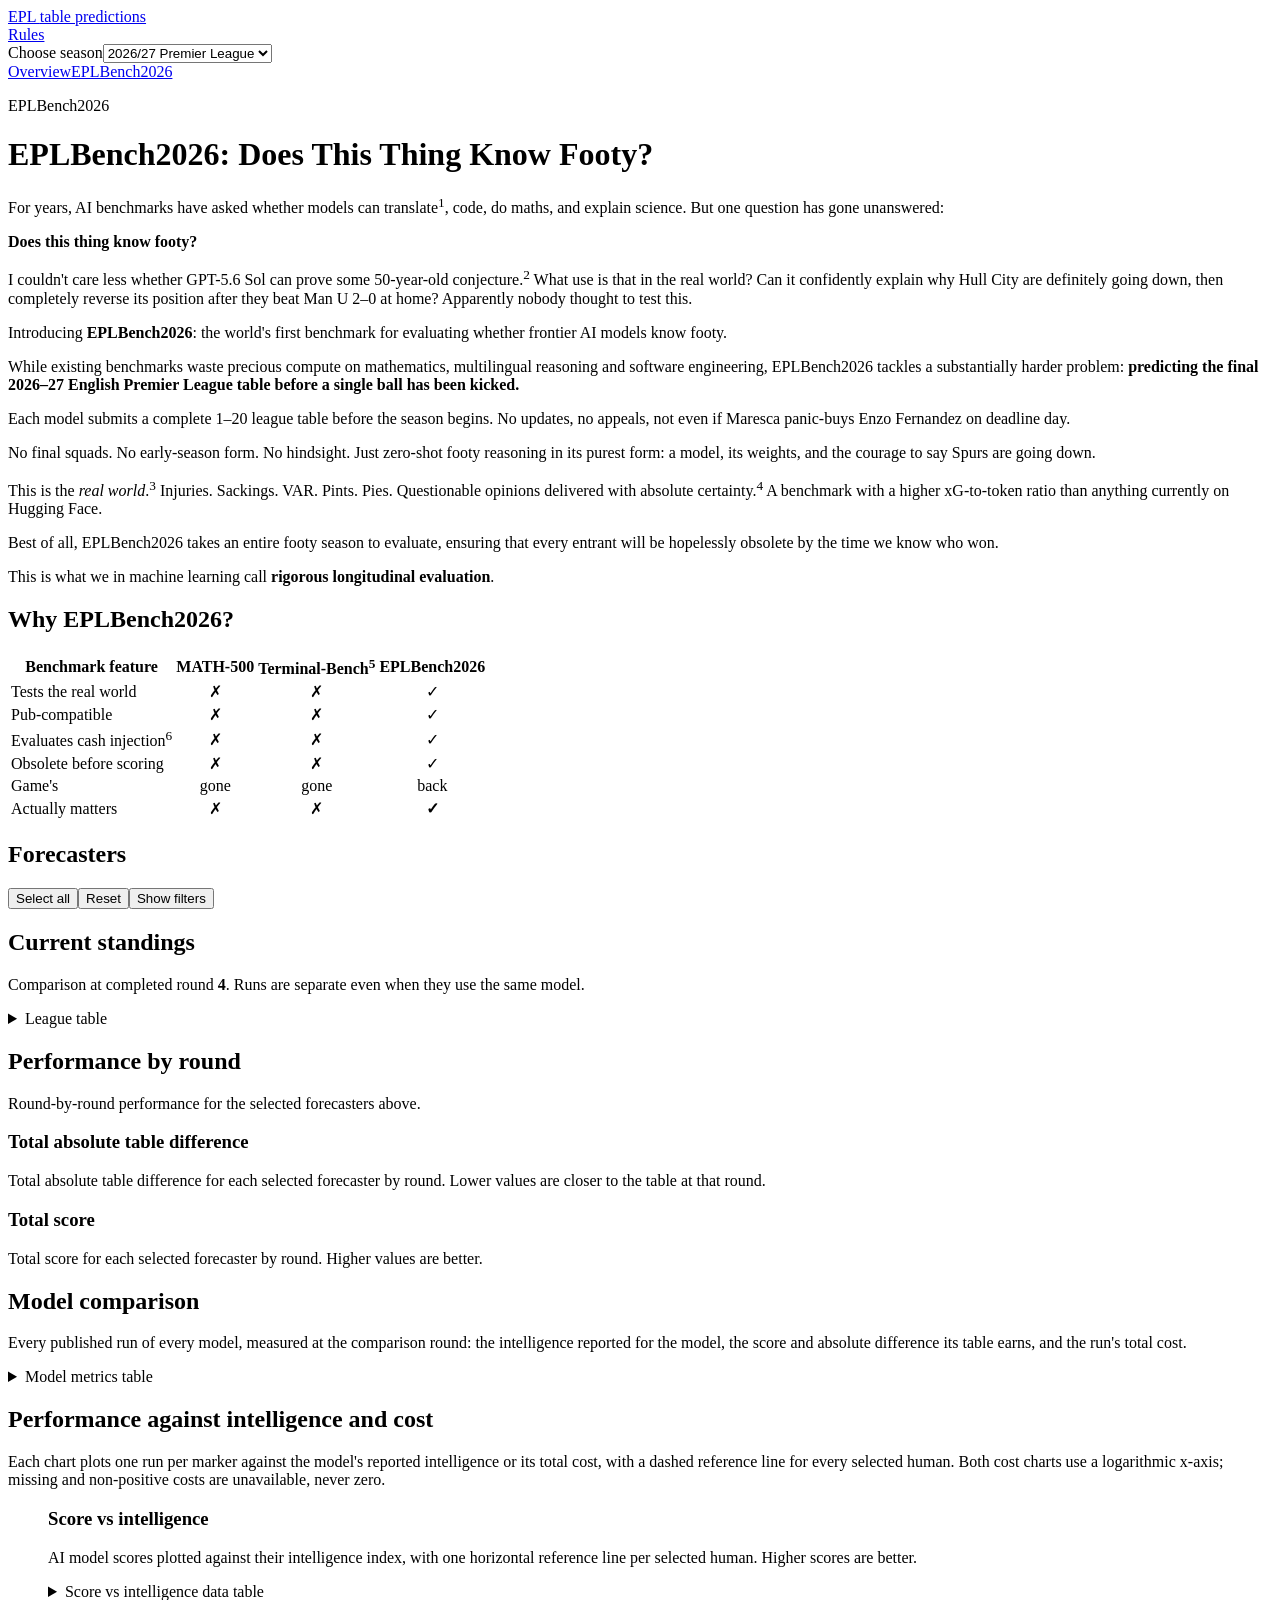
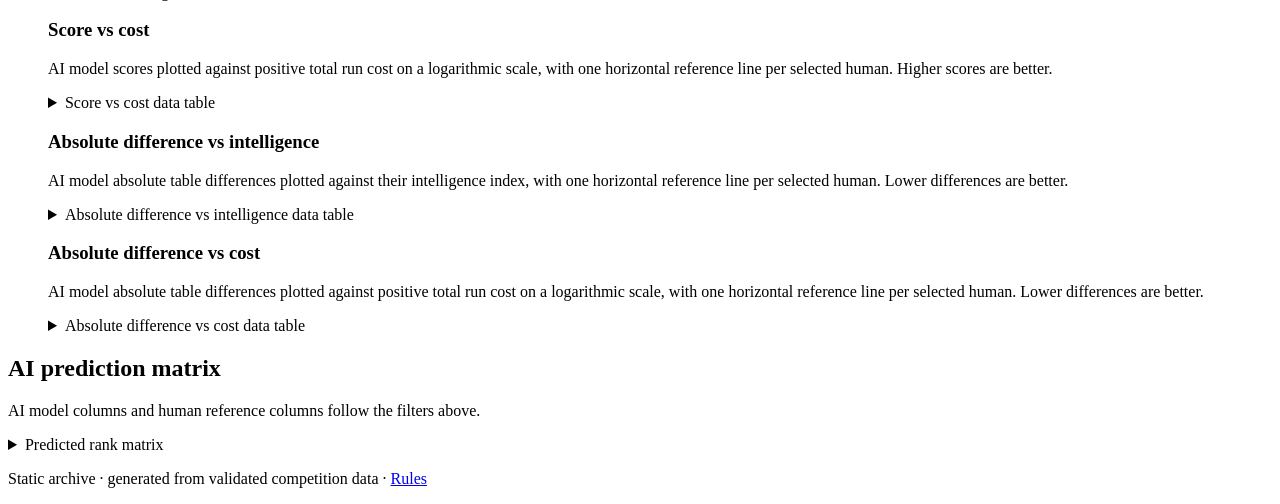
==== commit f383727b: "[pages] Deploy site built from 25c9d89" ====
--- a/seasons/2026-2027/ai/index.html
+++ b/seasons/2026-2027/ai/index.html
@@ -57,7 +57,7 @@
 </tr>
 </tbody>
 </table>
-</div><section class="controls" aria-labelledby="forecaster-heading"><div class="actions"><h2 id="forecaster-heading" class="sr-only">Forecasters</h2><button type="button" data-select-all>Select all</button><button type="button" data-reset>Reset</button><button type="button" data-drawer aria-expanded="false" aria-controls="forecaster-filters">Show filters</button></div><div id="forecaster-filters" class="groups" data-forecasters data-default="ai" data-valid="nick,joel,tom,m-a,tildsy,mitch,pat,ken,pedro,ai-anthropic-claude-opus-4-8,ai-anthropic-claude-opus-5-anthropic-claude-opus-5,ai-google-gemini-3-7-flash,ai-moonshotai-kimi-k3,ai-anthropic-claude-opus-5-old-anthropic-claude-opus-5,ai-openai-gpt-5-5,ai-openai-gpt-5-6-sol,ai-openai-gpt-5-6-terra,ai-qwen-qwen3-8-2-4t-a95b,ai-x-ai-grok-4-5,ai-x-ai-grok-4-6,ai-z-ai-glm-5-3" hidden><fieldset class="group"><legend>Humans</legend><div class="group-actions"><button type="button" data-group-select="human">All</button><button type="button" data-group-clear="human">Clear</button></div><label><input type="checkbox" value="nick" data-forecaster-group="human"> Nick</label><label><input type="checkbox" value="joel" data-forecaster-group="human"> Joel</label><label><input type="checkbox" value="tom" data-forecaster-group="human"> Tom</label><label><input type="checkbox" value="m-a" data-forecaster-group="human"> M-A</label><label><input type="checkbox" value="tildsy" data-forecaster-group="human"> Tildsy</label><label><input type="checkbox" value="mitch" data-forecaster-group="human"> Mitch</label><label><input type="checkbox" value="pat" data-forecaster-group="human"> Pat</label><label><input type="checkbox" value="ken" data-forecaster-group="human"> Ken</label><label><input type="checkbox" value="pedro" data-forecaster-group="human"> Pedro</label></fieldset><fieldset class="group"><legend>AI forecasts</legend><div class="group-actions"><button type="button" data-group-select="ai">All</button><button type="button" data-group-clear="ai">Clear</button></div><label title="Anthropic: Claude Opus 4.8 · run anthropic--claude-opus-4.8"><input type="checkbox" value="ai-anthropic-claude-opus-4-8" data-forecaster-group="ai" checked> Opus 4.8<span class="sr-only"> (Anthropic: Claude Opus 4.8)</span></label><label title="Claude Opus 5 · run anthropic--claude-opus-5"><input type="checkbox" value="ai-anthropic-claude-opus-5-anthropic-claude-opus-5" data-forecaster-group="ai" checked> Opus 5<span class="sr-only"> (Claude Opus 5)</span></label><label title="Google: Gemini 3.7 Flash · run google--gemini-3.7-flash"><input type="checkbox" value="ai-google-gemini-3-7-flash" data-forecaster-group="ai" checked> Gemini 3.7 Flash<span class="sr-only"> (Google: Gemini 3.7 Flash)</span></label><label title="MoonshotAI: Kimi K3 · run moonshotai--kimi-k3"><input type="checkbox" value="ai-moonshotai-kimi-k3" data-forecaster-group="ai" checked> Kimi K3<span class="sr-only"> (MoonshotAI: Kimi K3)</span></label><label title="Claude Opus 5 (earlier run) · run old--anthropic--claude-opus-5"><input type="checkbox" value="ai-anthropic-claude-opus-5-old-anthropic-claude-opus-5" data-forecaster-group="ai" checked> Opus 5†<span class="sr-only"> (Claude Opus 5 (earlier run))</span></label><label title="OpenAI: GPT-5.5 · run openai--gpt-5.5"><input type="checkbox" value="ai-openai-gpt-5-5" data-forecaster-group="ai" checked> GPT-5.5<span class="sr-only"> (OpenAI: GPT-5.5)</span></label><label title="OpenAI: GPT-5.6 Sol · run openai--gpt-5.6-sol"><input type="checkbox" value="ai-openai-gpt-5-6-sol" data-forecaster-group="ai" checked> GPT-5.6 Sol<span class="sr-only"> (OpenAI: GPT-5.6 Sol)</span></label><label title="OpenAI: GPT-5.6 Terra · run openai--gpt-5.6-terra"><input type="checkbox" value="ai-openai-gpt-5-6-terra" data-forecaster-group="ai" checked> GPT-5.6 Terra<span class="sr-only"> (OpenAI: GPT-5.6 Terra)</span></label><label title="Qwen: Qwen3.8 2.4T A95B · run qwen--qwen3.8-2.4t-a95b"><input type="checkbox" value="ai-qwen-qwen3-8-2-4t-a95b" data-forecaster-group="ai" checked> Qwen3.8 2.4T<span class="sr-only"> (Qwen: Qwen3.8 2.4T A95B)</span></label><label title="SpaceXAI: Grok 4.5 · run x-ai--grok-4.5"><input type="checkbox" value="ai-x-ai-grok-4-5" data-forecaster-group="ai" checked> Grok 4.5<span class="sr-only"> (SpaceXAI: Grok 4.5)</span></label><label title="SpaceXAI: Grok 4.6 · run x-ai--grok-4.6"><input type="checkbox" value="ai-x-ai-grok-4-6" data-forecaster-group="ai" checked> Grok 4.6<span class="sr-only"> (SpaceXAI: Grok 4.6)</span></label><label title="Z.ai: GLM 5.3 · run z-ai--glm-5.3"><input type="checkbox" value="ai-z-ai-glm-5-3" data-forecaster-group="ai" checked> GLM 5.3<span class="sr-only"> (Z.ai: GLM 5.3)</span></label></fieldset></div><p class="live" aria-live="polite" data-announcement></p></section><section aria-labelledby="standings-title"><h2 id="standings-title">Current standings</h2><p>Comparison at completed round <strong>3</strong>. Runs are separate even when they use the same model.</p><details class="table-disclosure"><summary>League table</summary><div class="table-wrap standings-table-wrap" role="region" aria-label="Current league standings" tabindex="0"><table class="standings-table"><caption>Current league standings as of Sun Sep 06 2026</caption><thead><tr><th scope="col">Rank</th><th scope="col">Team</th><th scope="col">Played</th><th scope="col">W</th><th scope="col">D</th><th scope="col">L</th><th scope="col">GF</th><th scope="col">GA</th><th scope="col">GD</th><th scope="col">Points</th></tr></thead><tbody><tr><td>1</td><th scope="row">Manchester City</th><td>3</td><td>3</td><td>0</td><td>0</td><td>7</td><td>2</td><td>5</td><td><strong>9</strong></td></tr><tr><td>2</td><th scope="row">Arsenal</th><td>3</td><td>3</td><td>0</td><td>0</td><td>6</td><td>1</td><td>5</td><td><strong>9</strong></td></tr><tr><td>3</td><th scope="row">Hull City</th><td>3</td><td>2</td><td>1</td><td>0</td><td>3</td><td>0</td><td>3</td><td><strong>7</strong></td></tr><tr><td>4</td><th scope="row">Chelsea</th><td>3</td><td>2</td><td>0</td><td>1</td><td>8</td><td>7</td><td>1</td><td><strong>6</strong></td></tr><tr><td>5</td><th scope="row">Brentford</th><td>3</td><td>1</td><td>2</td><td>0</td><td>5</td><td>2</td><td>3</td><td><strong>5</strong></td></tr><tr><td>6</td><th scope="row">Liverpool</th><td>3</td><td>1</td><td>2</td><td>0</td><td>6</td><td>4</td><td>2</td><td><strong>5</strong></td></tr><tr><td>7</td><th scope="row">Newcastle United</th><td>3</td><td>1</td><td>2</td><td>0</td><td>6</td><td>4</td><td>2</td><td><strong>5</strong></td></tr><tr><td>8</td><th scope="row">Everton</th><td>3</td><td>1</td><td>2</td><td>0</td><td>5</td><td>3</td><td>2</td><td><strong>5</strong></td></tr><tr><td>9</td><th scope="row">Leeds United</th><td>3</td><td>1</td><td>2</td><td>0</td><td>3</td><td>2</td><td>1</td><td><strong>5</strong></td></tr><tr><td>10</td><th scope="row">Brighton &amp; Hove Albion</th><td>3</td><td>1</td><td>1</td><td>1</td><td>8</td><td>5</td><td>3</td><td><strong>4</strong></td></tr><tr><td>11</td><th scope="row">Manchester United</th><td>3</td><td>1</td><td>1</td><td>1</td><td>7</td><td>6</td><td>1</td><td><strong>4</strong></td></tr><tr><td>12</td><th scope="row">Sunderland</th><td>3</td><td>1</td><td>1</td><td>1</td><td>3</td><td>3</td><td>0</td><td><strong>4</strong></td></tr><tr><td>13</td><th scope="row">Crystal Palace</th><td>3</td><td>1</td><td>0</td><td>2</td><td>4</td><td>8</td><td>-4</td><td><strong>3</strong></td></tr><tr><td>14</td><th scope="row">Ipswich Town</th><td>3</td><td>1</td><td>0</td><td>2</td><td>4</td><td>8</td><td>-4</td><td><strong>3</strong></td></tr><tr><td>15</td><th scope="row">AFC Bournemouth</th><td>3</td><td>0</td><td>2</td><td>1</td><td>4</td><td>5</td><td>-1</td><td><strong>2</strong></td></tr><tr><td>16</td><th scope="row">Nottingham Forest</th><td>3</td><td>0</td><td>2</td><td>1</td><td>2</td><td>3</td><td>-1</td><td><strong>2</strong></td></tr><tr><td>17</td><th scope="row">Aston Villa</th><td>3</td><td>0</td><td>1</td><td>2</td><td>0</td><td>5</td><td>-5</td><td><strong>1</strong></td></tr><tr><td>18</td><th scope="row">Tottenham Hotspur</th><td>3</td><td>0</td><td>1</td><td>2</td><td>0</td><td>5</td><td>-5</td><td><strong>1</strong></td></tr><tr><td>19</td><th scope="row">Fulham</th><td>3</td><td>0</td><td>0</td><td>3</td><td>4</td><td>7</td><td>-3</td><td><strong>0</strong></td></tr><tr><td>20</td><th scope="row">Coventry City</th><td>3</td><td>0</td><td>0</td><td>3</td><td>0</td><td>5</td><td>-5</td><td><strong>0</strong></td></tr></tbody></table></div></details></section><section aria-labelledby="round-performance-title"><h2 id="round-performance-title">Performance by round</h2><p>Round-by-round performance for the selected forecasters above.</p><div class="split"><div><h3>Total absolute table difference</h3><p class="sr-only" id="ai-round-difference-description">Total absolute table difference for each selected forecaster by round. Lower values are closer to the table at that round.</p><div class="card chart" role="group" aria-label="Total absolute table difference by round" aria-describedby="ai-round-difference-description" data-chart="difference" data-rounds="[{&quot;round&quot;:1,&quot;complete&quot;:true,&quot;absoluteDifference&quot;:{&quot;nick&quot;:130,&quot;joel&quot;:136,&quot;tom&quot;:126,&quot;m-a&quot;:136,&quot;tildsy&quot;:130,&quot;mitch&quot;:126,&quot;pat&quot;:116,&quot;ken&quot;:130,&quot;pedro&quot;:130,&quot;gemini&quot;:128,&quot;last-year&quot;:120,&quot;ai-anthropic-claude-opus-4-8&quot;:134,&quot;ai-anthropic-claude-opus-5-anthropic-claude-opus-5&quot;:114,&quot;ai-google-gemini-3-7-flash&quot;:130,&quot;ai-moonshotai-kimi-k3&quot;:122,&quot;ai-anthropic-claude-opus-5-old-anthropic-claude-opus-5&quot;:128,&quot;ai-openai-gpt-5-5&quot;:130,&quot;ai-openai-gpt-5-6-sol&quot;:128,&quot;ai-openai-gpt-5-6-terra&quot;:134,&quot;ai-qwen-qwen3-8-2-4t-a95b&quot;:132,&quot;ai-x-ai-grok-4-5&quot;:134,&quot;ai-x-ai-grok-4-6&quot;:134,&quot;ai-z-ai-glm-5-3&quot;:114},&quot;totalScores&quot;:{&quot;nick&quot;:811,&quot;joel&quot;:785,&quot;tom&quot;:872,&quot;m-a&quot;:799,&quot;tildsy&quot;:836,&quot;mitch&quot;:918,&quot;pat&quot;:983,&quot;ken&quot;:828,&quot;pedro&quot;:788,&quot;gemini&quot;:854,&quot;last-year&quot;:928,&quot;ai-anthropic-claude-opus-4-8&quot;:814,&quot;ai-anthropic-claude-opus-5-anthropic-claude-opus-5&quot;:965,&quot;ai-google-gemini-3-7-flash&quot;:860,&quot;ai-moonshotai-kimi-k3&quot;:902,&quot;ai-anthropic-claude-opus-5-old-anthropic-claude-opus-5&quot;:837,&quot;ai-openai-gpt-5-5&quot;:855,&quot;ai-openai-gpt-5-6-sol&quot;:839,&quot;ai-openai-gpt-5-6-terra&quot;:798,&quot;ai-qwen-qwen3-8-2-4t-a95b&quot;:828,&quot;ai-x-ai-grok-4-5&quot;:813,&quot;ai-x-ai-grok-4-6&quot;:810,&quot;ai-z-ai-glm-5-3&quot;:987}},{&quot;round&quot;:2,&quot;complete&quot;:true,&quot;absoluteDifference&quot;:{&quot;nick&quot;:114,&quot;joel&quot;:112,&quot;tom&quot;:100,&quot;m-a&quot;:106,&quot;tildsy&quot;:114,&quot;mitch&quot;:106,&quot;pat&quot;:110,&quot;ken&quot;:112,&quot;pedro&quot;:110,&quot;gemini&quot;:110,&quot;last-year&quot;:110,&quot;ai-anthropic-claude-opus-4-8&quot;:112,&quot;ai-anthropic-claude-opus-5-anthropic-claude-opus-5&quot;:102,&quot;ai-google-gemini-3-7-flash&quot;:110,&quot;ai-moonshotai-kimi-k3&quot;:104,&quot;ai-anthropic-claude-opus-5-old-anthropic-claude-opus-5&quot;:112,&quot;ai-openai-gpt-5-5&quot;:110,&quot;ai-openai-gpt-5-6-sol&quot;:108,&quot;ai-openai-gpt-5-6-terra&quot;:112,&quot;ai-qwen-qwen3-8-2-4t-a95b&quot;:102,&quot;ai-x-ai-grok-4-5&quot;:104,&quot;ai-x-ai-grok-4-6&quot;:116,&quot;ai-z-ai-glm-5-3&quot;:102},&quot;totalScores&quot;:{&quot;nick&quot;:945,&quot;joel&quot;:905,&quot;tom&quot;:1076,&quot;m-a&quot;:1008,&quot;tildsy&quot;:944,&quot;mitch&quot;:1030,&quot;pat&quot;:953,&quot;ken&quot;:918,&quot;pedro&quot;:985,&quot;gemini&quot;:972,&quot;last-year&quot;:934,&quot;ai-anthropic-claude-opus-4-8&quot;:960,&quot;ai-anthropic-claude-opus-5-anthropic-claude-opus-5&quot;:1032,&quot;ai-google-gemini-3-7-flash&quot;:1013,&quot;ai-moonshotai-kimi-k3&quot;:1013,&quot;ai-anthropic-claude-opus-5-old-anthropic-claude-opus-5&quot;:971,&quot;ai-openai-gpt-5-5&quot;:1016,&quot;ai-openai-gpt-5-6-sol&quot;:1010,&quot;ai-openai-gpt-5-6-terra&quot;:1007,&quot;ai-qwen-qwen3-8-2-4t-a95b&quot;:1072,&quot;ai-x-ai-grok-4-5&quot;:1030,&quot;ai-x-ai-grok-4-6&quot;:965,&quot;ai-z-ai-glm-5-3&quot;:991}},{&quot;round&quot;:3,&quot;complete&quot;:true,&quot;absoluteDifference&quot;:{&quot;nick&quot;:110,&quot;joel&quot;:92,&quot;tom&quot;:90,&quot;m-a&quot;:92,&quot;tildsy&quot;:98,&quot;mitch&quot;:102,&quot;pat&quot;:100,&quot;ken&quot;:94,&quot;pedro&quot;:108,&quot;gemini&quot;:98,&quot;last-year&quot;:100,&quot;ai-anthropic-claude-opus-4-8&quot;:98,&quot;ai-anthropic-claude-opus-5-anthropic-claude-opus-5&quot;:94,&quot;ai-google-gemini-3-7-flash&quot;:96,&quot;ai-moonshotai-kimi-k3&quot;:88,&quot;ai-anthropic-claude-opus-5-old-anthropic-claude-opus-5&quot;:98,&quot;ai-openai-gpt-5-5&quot;:96,&quot;ai-openai-gpt-5-6-sol&quot;:98,&quot;ai-openai-gpt-5-6-terra&quot;:100,&quot;ai-qwen-qwen3-8-2-4t-a95b&quot;:86,&quot;ai-x-ai-grok-4-5&quot;:92,&quot;ai-x-ai-grok-4-6&quot;:102,&quot;ai-z-ai-glm-5-3&quot;:92},&quot;totalScores&quot;:{&quot;nick&quot;:932,&quot;joel&quot;:1073,&quot;tom&quot;:1148,&quot;m-a&quot;:1095,&quot;tildsy&quot;:1041,&quot;mitch&quot;:982,&quot;pat&quot;:990,&quot;ken&quot;:1099,&quot;pedro&quot;:944,&quot;gemini&quot;:1047,&quot;last-year&quot;:1016,&quot;ai-anthropic-claude-opus-4-8&quot;:1040,&quot;ai-anthropic-claude-opus-5-anthropic-claude-opus-5&quot;:1055,&quot;ai-google-gemini-3-7-flash&quot;:1048,&quot;ai-moonshotai-kimi-k3&quot;:1121,&quot;ai-anthropic-claude-opus-5-old-anthropic-claude-opus-5&quot;:1026,&quot;ai-openai-gpt-5-5&quot;:1052,&quot;ai-openai-gpt-5-6-sol&quot;:1006,&quot;ai-openai-gpt-5-6-terra&quot;:997,&quot;ai-qwen-qwen3-8-2-4t-a95b&quot;:1155,&quot;ai-x-ai-grok-4-5&quot;:1099,&quot;ai-x-ai-grok-4-6&quot;:990,&quot;ai-z-ai-glm-5-3&quot;:1057}}]" data-forecasters="[{&quot;id&quot;:&quot;nick&quot;,&quot;label&quot;:&quot;Nick&quot;,&quot;kind&quot;:&quot;human&quot;,&quot;order&quot;:1,&quot;source&quot;:&quot;predictions&quot;},{&quot;id&quot;:&quot;joel&quot;,&quot;label&quot;:&quot;Joel&quot;,&quot;kind&quot;:&quot;human&quot;,&quot;order&quot;:3,&quot;source&quot;:&quot;predictions&quot;},{&quot;id&quot;:&quot;tom&quot;,&quot;label&quot;:&quot;Tom&quot;,&quot;kind&quot;:&quot;human&quot;,&quot;order&quot;:10,&quot;source&quot;:&quot;predictions&quot;},{&quot;id&quot;:&quot;m-a&quot;,&quot;label&quot;:&quot;M-A&quot;,&quot;kind&quot;:&quot;human&quot;,&quot;order&quot;:9,&quot;source&quot;:&quot;predictions&quot;},{&quot;id&quot;:&quot;tildsy&quot;,&quot;label&quot;:&quot;Tildsy&quot;,&quot;kind&quot;:&quot;human&quot;,&quot;order&quot;:15,&quot;source&quot;:&quot;predictions&quot;},{&quot;id&quot;:&quot;mitch&quot;,&quot;label&quot;:&quot;Mitch&quot;,&quot;kind&quot;:&quot;human&quot;,&quot;order&quot;:11,&quot;source&quot;:&quot;predictions&quot;},{&quot;id&quot;:&quot;pat&quot;,&quot;label&quot;:&quot;Pat&quot;,&quot;kind&quot;:&quot;human&quot;,&quot;order&quot;:12,&quot;source&quot;:&quot;predictions&quot;},{&quot;id&quot;:&quot;ken&quot;,&quot;label&quot;:&quot;Ken&quot;,&quot;kind&quot;:&quot;human&quot;,&quot;order&quot;:13,&quot;source&quot;:&quot;predictions&quot;},{&quot;id&quot;:&quot;pedro&quot;,&quot;label&quot;:&quot;Pedro&quot;,&quot;kind&quot;:&quot;human&quot;,&quot;order&quot;:14,&quot;source&quot;:&quot;predictions&quot;},{&quot;id&quot;:&quot;ai-anthropic-claude-opus-4-8&quot;,&quot;label&quot;:&quot;Opus 4.8&quot;,&quot;kind&quot;:&quot;ai&quot;,&quot;order&quot;:26,&quot;source&quot;:&quot;ai&quot;,&quot;runId&quot;:&quot;anthropic--claude-opus-4.8&quot;,&quot;shortName&quot;:&quot;Opus 4.8&quot;,&quot;fullLabel&quot;:&quot;Anthropic: Claude Opus 4.8&quot;},{&quot;id&quot;:&quot;ai-anthropic-claude-opus-5-anthropic-claude-opus-5&quot;,&quot;label&quot;:&quot;Opus 5&quot;,&quot;kind&quot;:&quot;ai&quot;,&quot;order&quot;:27,&quot;source&quot;:&quot;ai&quot;,&quot;runId&quot;:&quot;anthropic--claude-opus-5&quot;,&quot;shortName&quot;:&quot;Opus 5&quot;,&quot;fullLabel&quot;:&quot;Claude Opus 5&quot;},{&quot;id&quot;:&quot;ai-google-gemini-3-7-flash&quot;,&quot;label&quot;:&quot;Gemini 3.7 Flash&quot;,&quot;kind&quot;:&quot;ai&quot;,&quot;order&quot;:29,&quot;source&quot;:&quot;ai&quot;,&quot;runId&quot;:&quot;google--gemini-3.7-flash&quot;,&quot;shortName&quot;:&quot;Gemini 3.7 Flash&quot;,&quot;fullLabel&quot;:&quot;Google: Gemini 3.7 Flash&quot;},{&quot;id&quot;:&quot;ai-moonshotai-kimi-k3&quot;,&quot;label&quot;:&quot;Kimi K3&quot;,&quot;kind&quot;:&quot;ai&quot;,&quot;order&quot;:30,&quot;source&quot;:&quot;ai&quot;,&quot;runId&quot;:&quot;moonshotai--kimi-k3&quot;,&quot;shortName&quot;:&quot;Kimi K3&quot;,&quot;fullLabel&quot;:&quot;MoonshotAI: Kimi K3&quot;},{&quot;id&quot;:&quot;ai-anthropic-claude-opus-5-old-anthropic-claude-opus-5&quot;,&quot;label&quot;:&quot;Opus 5†&quot;,&quot;kind&quot;:&quot;ai&quot;,&quot;order&quot;:28,&quot;source&quot;:&quot;ai&quot;,&quot;runId&quot;:&quot;old--anthropic--claude-opus-5&quot;,&quot;shortName&quot;:&quot;Opus 5†&quot;,&quot;fullLabel&quot;:&quot;Claude Opus 5 (earlier run)&quot;},{&quot;id&quot;:&quot;ai-openai-gpt-5-5&quot;,&quot;label&quot;:&quot;GPT-5.5&quot;,&quot;kind&quot;:&quot;ai&quot;,&quot;order&quot;:31,&quot;source&quot;:&quot;ai&quot;,&quot;runId&quot;:&quot;openai--gpt-5.5&quot;,&quot;shortName&quot;:&quot;GPT-5.5&quot;,&quot;fullLabel&quot;:&quot;OpenAI: GPT-5.5&quot;},{&quot;id&quot;:&quot;ai-openai-gpt-5-6-sol&quot;,&quot;label&quot;:&quot;GPT-5.6 Sol&quot;,&quot;kind&quot;:&quot;ai&quot;,&quot;order&quot;:32,&quot;source&quot;:&quot;ai&quot;,&quot;runId&quot;:&quot;openai--gpt-5.6-sol&quot;,&quot;shortName&quot;:&quot;GPT-5.6 Sol&quot;,&quot;fullLabel&quot;:&quot;OpenAI: GPT-5.6 Sol&quot;},{&quot;id&quot;:&quot;ai-openai-gpt-5-6-terra&quot;,&quot;label&quot;:&quot;GPT-5.6 Terra&quot;,&quot;kind&quot;:&quot;ai&quot;,&quot;order&quot;:33,&quot;source&quot;:&quot;ai&quot;,&quot;runId&quot;:&quot;openai--gpt-5.6-terra&quot;,&quot;shortName&quot;:&quot;GPT-5.6 Terra&quot;,&quot;fullLabel&quot;:&quot;OpenAI: GPT-5.6 Terra&quot;},{&quot;id&quot;:&quot;ai-qwen-qwen3-8-2-4t-a95b&quot;,&quot;label&quot;:&quot;Qwen3.8 2.4T&quot;,&quot;kind&quot;:&quot;ai&quot;,&quot;order&quot;:34,&quot;source&quot;:&quot;ai&quot;,&quot;runId&quot;:&quot;qwen--qwen3.8-2.4t-a95b&quot;,&quot;shortName&quot;:&quot;Qwen3.8 2.4T&quot;,&quot;fullLabel&quot;:&quot;Qwen: Qwen3.8 2.4T A95B&quot;},{&quot;id&quot;:&quot;ai-x-ai-grok-4-5&quot;,&quot;label&quot;:&quot;Grok 4.5&quot;,&quot;kind&quot;:&quot;ai&quot;,&quot;order&quot;:35,&quot;source&quot;:&quot;ai&quot;,&quot;runId&quot;:&quot;x-ai--grok-4.5&quot;,&quot;shortName&quot;:&quot;Grok 4.5&quot;,&quot;fullLabel&quot;:&quot;SpaceXAI: Grok 4.5&quot;},{&quot;id&quot;:&quot;ai-x-ai-grok-4-6&quot;,&quot;label&quot;:&quot;Grok 4.6&quot;,&quot;kind&quot;:&quot;ai&quot;,&quot;order&quot;:36,&quot;source&quot;:&quot;ai&quot;,&quot;runId&quot;:&quot;x-ai--grok-4.6&quot;,&quot;shortName&quot;:&quot;Grok 4.6&quot;,&quot;fullLabel&quot;:&quot;SpaceXAI: Grok 4.6&quot;},{&quot;id&quot;:&quot;ai-z-ai-glm-5-3&quot;,&quot;label&quot;:&quot;GLM 5.3&quot;,&quot;kind&quot;:&quot;ai&quot;,&quot;order&quot;:37,&quot;source&quot;:&quot;ai&quot;,&quot;runId&quot;:&quot;z-ai--glm-5.3&quot;,&quot;shortName&quot;:&quot;GLM 5.3&quot;,&quot;fullLabel&quot;:&quot;Z.ai: GLM 5.3&quot;}]"></div></div><div><h3>Total score</h3><p class="sr-only" id="ai-round-score-description">Total score for each selected forecaster by round. Higher values are better.</p><div class="card chart" role="group" aria-label="Total score by round" aria-describedby="ai-round-score-description" data-chart="score" data-rounds="[{&quot;round&quot;:1,&quot;complete&quot;:true,&quot;absoluteDifference&quot;:{&quot;nick&quot;:130,&quot;joel&quot;:136,&quot;tom&quot;:126,&quot;m-a&quot;:136,&quot;tildsy&quot;:130,&quot;mitch&quot;:126,&quot;pat&quot;:116,&quot;ken&quot;:130,&quot;pedro&quot;:130,&quot;gemini&quot;:128,&quot;last-year&quot;:120,&quot;ai-anthropic-claude-opus-4-8&quot;:134,&quot;ai-anthropic-claude-opus-5-anthropic-claude-opus-5&quot;:114,&quot;ai-google-gemini-3-7-flash&quot;:130,&quot;ai-moonshotai-kimi-k3&quot;:122,&quot;ai-anthropic-claude-opus-5-old-anthropic-claude-opus-5&quot;:128,&quot;ai-openai-gpt-5-5&quot;:130,&quot;ai-openai-gpt-5-6-sol&quot;:128,&quot;ai-openai-gpt-5-6-terra&quot;:134,&quot;ai-qwen-qwen3-8-2-4t-a95b&quot;:132,&quot;ai-x-ai-grok-4-5&quot;:134,&quot;ai-x-ai-grok-4-6&quot;:134,&quot;ai-z-ai-glm-5-3&quot;:114},&quot;totalScores&quot;:{&quot;nick&quot;:811,&quot;joel&quot;:785,&quot;tom&quot;:872,&quot;m-a&quot;:799,&quot;tildsy&quot;:836,&quot;mitch&quot;:918,&quot;pat&quot;:983,&quot;ken&quot;:828,&quot;pedro&quot;:788,&quot;gemini&quot;:854,&quot;last-year&quot;:928,&quot;ai-anthropic-claude-opus-4-8&quot;:814,&quot;ai-anthropic-claude-opus-5-anthropic-claude-opus-5&quot;:965,&quot;ai-google-gemini-3-7-flash&quot;:860,&quot;ai-moonshotai-kimi-k3&quot;:902,&quot;ai-anthropic-claude-opus-5-old-anthropic-claude-opus-5&quot;:837,&quot;ai-openai-gpt-5-5&quot;:855,&quot;ai-openai-gpt-5-6-sol&quot;:839,&quot;ai-openai-gpt-5-6-terra&quot;:798,&quot;ai-qwen-qwen3-8-2-4t-a95b&quot;:828,&quot;ai-x-ai-grok-4-5&quot;:813,&quot;ai-x-ai-grok-4-6&quot;:810,&quot;ai-z-ai-glm-5-3&quot;:987}},{&quot;round&quot;:2,&quot;complete&quot;:true,&quot;absoluteDifference&quot;:{&quot;nick&quot;:114,&quot;joel&quot;:112,&quot;tom&quot;:100,&quot;m-a&quot;:106,&quot;tildsy&quot;:114,&quot;mitch&quot;:106,&quot;pat&quot;:110,&quot;ken&quot;:112,&quot;pedro&quot;:110,&quot;gemini&quot;:110,&quot;last-year&quot;:110,&quot;ai-anthropic-claude-opus-4-8&quot;:112,&quot;ai-anthropic-claude-opus-5-anthropic-claude-opus-5&quot;:102,&quot;ai-google-gemini-3-7-flash&quot;:110,&quot;ai-moonshotai-kimi-k3&quot;:104,&quot;ai-anthropic-claude-opus-5-old-anthropic-claude-opus-5&quot;:112,&quot;ai-openai-gpt-5-5&quot;:110,&quot;ai-openai-gpt-5-6-sol&quot;:108,&quot;ai-openai-gpt-5-6-terra&quot;:112,&quot;ai-qwen-qwen3-8-2-4t-a95b&quot;:102,&quot;ai-x-ai-grok-4-5&quot;:104,&quot;ai-x-ai-grok-4-6&quot;:116,&quot;ai-z-ai-glm-5-3&quot;:102},&quot;totalScores&quot;:{&quot;nick&quot;:945,&quot;joel&quot;:905,&quot;tom&quot;:1076,&quot;m-a&quot;:1008,&quot;tildsy&quot;:944,&quot;mitch&quot;:1030,&quot;pat&quot;:953,&quot;ken&quot;:918,&quot;pedro&quot;:985,&quot;gemini&quot;:972,&quot;last-year&quot;:934,&quot;ai-anthropic-claude-opus-4-8&quot;:960,&quot;ai-anthropic-claude-opus-5-anthropic-claude-opus-5&quot;:1032,&quot;ai-google-gemini-3-7-flash&quot;:1013,&quot;ai-moonshotai-kimi-k3&quot;:1013,&quot;ai-anthropic-claude-opus-5-old-anthropic-claude-opus-5&quot;:971,&quot;ai-openai-gpt-5-5&quot;:1016,&quot;ai-openai-gpt-5-6-sol&quot;:1010,&quot;ai-openai-gpt-5-6-terra&quot;:1007,&quot;ai-qwen-qwen3-8-2-4t-a95b&quot;:1072,&quot;ai-x-ai-grok-4-5&quot;:1030,&quot;ai-x-ai-grok-4-6&quot;:965,&quot;ai-z-ai-glm-5-3&quot;:991}},{&quot;round&quot;:3,&quot;complete&quot;:true,&quot;absoluteDifference&quot;:{&quot;nick&quot;:110,&quot;joel&quot;:92,&quot;tom&quot;:90,&quot;m-a&quot;:92,&quot;tildsy&quot;:98,&quot;mitch&quot;:102,&quot;pat&quot;:100,&quot;ken&quot;:94,&quot;pedro&quot;:108,&quot;gemini&quot;:98,&quot;last-year&quot;:100,&quot;ai-anthropic-claude-opus-4-8&quot;:98,&quot;ai-anthropic-claude-opus-5-anthropic-claude-opus-5&quot;:94,&quot;ai-google-gemini-3-7-flash&quot;:96,&quot;ai-moonshotai-kimi-k3&quot;:88,&quot;ai-anthropic-claude-opus-5-old-anthropic-claude-opus-5&quot;:98,&quot;ai-openai-gpt-5-5&quot;:96,&quot;ai-openai-gpt-5-6-sol&quot;:98,&quot;ai-openai-gpt-5-6-terra&quot;:100,&quot;ai-qwen-qwen3-8-2-4t-a95b&quot;:86,&quot;ai-x-ai-grok-4-5&quot;:92,&quot;ai-x-ai-grok-4-6&quot;:102,&quot;ai-z-ai-glm-5-3&quot;:92},&quot;totalScores&quot;:{&quot;nick&quot;:932,&quot;joel&quot;:1073,&quot;tom&quot;:1148,&quot;m-a&quot;:1095,&quot;tildsy&quot;:1041,&quot;mitch&quot;:982,&quot;pat&quot;:990,&quot;ken&quot;:1099,&quot;pedro&quot;:944,&quot;gemini&quot;:1047,&quot;last-year&quot;:1016,&quot;ai-anthropic-claude-opus-4-8&quot;:1040,&quot;ai-anthropic-claude-opus-5-anthropic-claude-opus-5&quot;:1055,&quot;ai-google-gemini-3-7-flash&quot;:1048,&quot;ai-moonshotai-kimi-k3&quot;:1121,&quot;ai-anthropic-claude-opus-5-old-anthropic-claude-opus-5&quot;:1026,&quot;ai-openai-gpt-5-5&quot;:1052,&quot;ai-openai-gpt-5-6-sol&quot;:1006,&quot;ai-openai-gpt-5-6-terra&quot;:997,&quot;ai-qwen-qwen3-8-2-4t-a95b&quot;:1155,&quot;ai-x-ai-grok-4-5&quot;:1099,&quot;ai-x-ai-grok-4-6&quot;:990,&quot;ai-z-ai-glm-5-3&quot;:1057}}]" data-forecasters="[{&quot;id&quot;:&quot;nick&quot;,&quot;label&quot;:&quot;Nick&quot;,&quot;kind&quot;:&quot;human&quot;,&quot;order&quot;:1,&quot;source&quot;:&quot;predictions&quot;},{&quot;id&quot;:&quot;joel&quot;,&quot;label&quot;:&quot;Joel&quot;,&quot;kind&quot;:&quot;human&quot;,&quot;order&quot;:3,&quot;source&quot;:&quot;predictions&quot;},{&quot;id&quot;:&quot;tom&quot;,&quot;label&quot;:&quot;Tom&quot;,&quot;kind&quot;:&quot;human&quot;,&quot;order&quot;:10,&quot;source&quot;:&quot;predictions&quot;},{&quot;id&quot;:&quot;m-a&quot;,&quot;label&quot;:&quot;M-A&quot;,&quot;kind&quot;:&quot;human&quot;,&quot;order&quot;:9,&quot;source&quot;:&quot;predictions&quot;},{&quot;id&quot;:&quot;tildsy&quot;,&quot;label&quot;:&quot;Tildsy&quot;,&quot;kind&quot;:&quot;human&quot;,&quot;order&quot;:15,&quot;source&quot;:&quot;predictions&quot;},{&quot;id&quot;:&quot;mitch&quot;,&quot;label&quot;:&quot;Mitch&quot;,&quot;kind&quot;:&quot;human&quot;,&quot;order&quot;:11,&quot;source&quot;:&quot;predictions&quot;},{&quot;id&quot;:&quot;pat&quot;,&quot;label&quot;:&quot;Pat&quot;,&quot;kind&quot;:&quot;human&quot;,&quot;order&quot;:12,&quot;source&quot;:&quot;predictions&quot;},{&quot;id&quot;:&quot;ken&quot;,&quot;label&quot;:&quot;Ken&quot;,&quot;kind&quot;:&quot;human&quot;,&quot;order&quot;:13,&quot;source&quot;:&quot;predictions&quot;},{&quot;id&quot;:&quot;pedro&quot;,&quot;label&quot;:&quot;Pedro&quot;,&quot;kind&quot;:&quot;human&quot;,&quot;order&quot;:14,&quot;source&quot;:&quot;predictions&quot;},{&quot;id&quot;:&quot;ai-anthropic-claude-opus-4-8&quot;,&quot;label&quot;:&quot;Opus 4.8&quot;,&quot;kind&quot;:&quot;ai&quot;,&quot;order&quot;:26,&quot;source&quot;:&quot;ai&quot;,&quot;runId&quot;:&quot;anthropic--claude-opus-4.8&quot;,&quot;shortName&quot;:&quot;Opus 4.8&quot;,&quot;fullLabel&quot;:&quot;Anthropic: Claude Opus 4.8&quot;},{&quot;id&quot;:&quot;ai-anthropic-claude-opus-5-anthropic-claude-opus-5&quot;,&quot;label&quot;:&quot;Opus 5&quot;,&quot;kind&quot;:&quot;ai&quot;,&quot;order&quot;:27,&quot;source&quot;:&quot;ai&quot;,&quot;runId&quot;:&quot;anthropic--claude-opus-5&quot;,&quot;shortName&quot;:&quot;Opus 5&quot;,&quot;fullLabel&quot;:&quot;Claude Opus 5&quot;},{&quot;id&quot;:&quot;ai-google-gemini-3-7-flash&quot;,&quot;label&quot;:&quot;Gemini 3.7 Flash&quot;,&quot;kind&quot;:&quot;ai&quot;,&quot;order&quot;:29,&quot;source&quot;:&quot;ai&quot;,&quot;runId&quot;:&quot;google--gemini-3.7-flash&quot;,&quot;shortName&quot;:&quot;Gemini 3.7 Flash&quot;,&quot;fullLabel&quot;:&quot;Google: Gemini 3.7 Flash&quot;},{&quot;id&quot;:&quot;ai-moonshotai-kimi-k3&quot;,&quot;label&quot;:&quot;Kimi K3&quot;,&quot;kind&quot;:&quot;ai&quot;,&quot;order&quot;:30,&quot;source&quot;:&quot;ai&quot;,&quot;runId&quot;:&quot;moonshotai--kimi-k3&quot;,&quot;shortName&quot;:&quot;Kimi K3&quot;,&quot;fullLabel&quot;:&quot;MoonshotAI: Kimi K3&quot;},{&quot;id&quot;:&quot;ai-anthropic-claude-opus-5-old-anthropic-claude-opus-5&quot;,&quot;label&quot;:&quot;Opus 5†&quot;,&quot;kind&quot;:&quot;ai&quot;,&quot;order&quot;:28,&quot;source&quot;:&quot;ai&quot;,&quot;runId&quot;:&quot;old--anthropic--claude-opus-5&quot;,&quot;shortName&quot;:&quot;Opus 5†&quot;,&quot;fullLabel&quot;:&quot;Claude Opus 5 (earlier run)&quot;},{&quot;id&quot;:&quot;ai-openai-gpt-5-5&quot;,&quot;label&quot;:&quot;GPT-5.5&quot;,&quot;kind&quot;:&quot;ai&quot;,&quot;order&quot;:31,&quot;source&quot;:&quot;ai&quot;,&quot;runId&quot;:&quot;openai--gpt-5.5&quot;,&quot;shortName&quot;:&quot;GPT-5.5&quot;,&quot;fullLabel&quot;:&quot;OpenAI: GPT-5.5&quot;},{&quot;id&quot;:&quot;ai-openai-gpt-5-6-sol&quot;,&quot;label&quot;:&quot;GPT-5.6 Sol&quot;,&quot;kind&quot;:&quot;ai&quot;,&quot;order&quot;:32,&quot;source&quot;:&quot;ai&quot;,&quot;runId&quot;:&quot;openai--gpt-5.6-sol&quot;,&quot;shortName&quot;:&quot;GPT-5.6 Sol&quot;,&quot;fullLabel&quot;:&quot;OpenAI: GPT-5.6 Sol&quot;},{&quot;id&quot;:&quot;ai-openai-gpt-5-6-terra&quot;,&quot;label&quot;:&quot;GPT-5.6 Terra&quot;,&quot;kind&quot;:&quot;ai&quot;,&quot;order&quot;:33,&quot;source&quot;:&quot;ai&quot;,&quot;runId&quot;:&quot;openai--gpt-5.6-terra&quot;,&quot;shortName&quot;:&quot;GPT-5.6 Terra&quot;,&quot;fullLabel&quot;:&quot;OpenAI: GPT-5.6 Terra&quot;},{&quot;id&quot;:&quot;ai-qwen-qwen3-8-2-4t-a95b&quot;,&quot;label&quot;:&quot;Qwen3.8 2.4T&quot;,&quot;kind&quot;:&quot;ai&quot;,&quot;order&quot;:34,&quot;source&quot;:&quot;ai&quot;,&quot;runId&quot;:&quot;qwen--qwen3.8-2.4t-a95b&quot;,&quot;shortName&quot;:&quot;Qwen3.8 2.4T&quot;,&quot;fullLabel&quot;:&quot;Qwen: Qwen3.8 2.4T A95B&quot;},{&quot;id&quot;:&quot;ai-x-ai-grok-4-5&quot;,&quot;label&quot;:&quot;Grok 4.5&quot;,&quot;kind&quot;:&quot;ai&quot;,&quot;order&quot;:35,&quot;source&quot;:&quot;ai&quot;,&quot;runId&quot;:&quot;x-ai--grok-4.5&quot;,&quot;shortName&quot;:&quot;Grok 4.5&quot;,&quot;fullLabel&quot;:&quot;SpaceXAI: Grok 4.5&quot;},{&quot;id&quot;:&quot;ai-x-ai-grok-4-6&quot;,&quot;label&quot;:&quot;Grok 4.6&quot;,&quot;kind&quot;:&quot;ai&quot;,&quot;order&quot;:36,&quot;source&quot;:&quot;ai&quot;,&quot;runId&quot;:&quot;x-ai--grok-4.6&quot;,&quot;shortName&quot;:&quot;Grok 4.6&quot;,&quot;fullLabel&quot;:&quot;SpaceXAI: Grok 4.6&quot;},{&quot;id&quot;:&quot;ai-z-ai-glm-5-3&quot;,&quot;label&quot;:&quot;GLM 5.3&quot;,&quot;kind&quot;:&quot;ai&quot;,&quot;order&quot;:37,&quot;source&quot;:&quot;ai&quot;,&quot;runId&quot;:&quot;z-ai--glm-5.3&quot;,&quot;shortName&quot;:&quot;GLM 5.3&quot;,&quot;fullLabel&quot;:&quot;Z.ai: GLM 5.3&quot;}]"></div></div></div></section><section id="ai-analysis" aria-labelledby="models-title"><h2 id="models-title">Model comparison</h2><p>Every published run of every model, measured at the comparison round: the intelligence reported for the model, the score and absolute difference its table earns, and the run's total cost.</p><details class="table-disclosure"><summary>Model metrics table</summary><div class="table-wrap" role="region" aria-label="AI model comparison" tabindex="0"><table id="model-table"><caption>AI model runs and comparison metrics</caption><thead><tr><th scope="col" aria-sort="none"><button class="sort-button" type="button" data-sort="0" data-sort-label="Model" aria-label="Sort by Model">Model</button></th><th scope="col" aria-sort="none"><button class="sort-button" type="button" data-sort="1" data-sort-label="Intelligence" aria-label="Sort by Intelligence">Intelligence</button></th><th scope="col" aria-sort="none"><button class="sort-button" type="button" data-sort="2" data-sort-label="Score" aria-label="Sort by Score">Score</button></th><th scope="col" aria-sort="none"><button class="sort-button" type="button" data-sort="3" data-sort-label="Absolute difference" aria-label="Sort by Absolute difference">Absolute difference</button></th><th scope="col" aria-sort="none"><button class="sort-button" type="button" data-sort="4" data-sort-label="Cost" aria-label="Sort by Cost">Cost</button></th><th scope="col">Reasons</th></tr></thead><tbody><tr data-model="old--anthropic--claude-opus-5"><th scope="row" data-sort-value="Opus 5†"><span tabindex="0" class="model-details" data-model-details data-tooltip="Full name: Claude Opus 5 (earlier run). Provider: anthropic. Model ID: anthropic/claude-opus-5. Run ID: old--anthropic--claude-opus-5. Thinking level: max. Request count: 68. Cost: $8.04. Cost status: matched." aria-describedby="model-details-old--anthropic--claude-opus-5">Opus 5†</span><span id="model-details-old--anthropic--claude-opus-5" hidden>Full name: Claude Opus 5 (earlier run). Provider: anthropic. Model ID: anthropic/claude-opus-5. Run ID: old--anthropic--claude-opus-5. Thinking level: max. Request count: 68. Cost: $8.04. Cost status: matched.</span></th><td data-sort-value="63.1">63.1</td><td data-sort-value="1026">1026</td><td data-sort-value="98">98</td><td data-sort-value="8.043453">$8.04</td><td><button type="button" data-reasoning="old--anthropic--claude-opus-5" aria-label="Reasons for Opus 5†" aria-haspopup="dialog" aria-controls="reasoning-dialog">Reasons</button><template id="reason-old--anthropic--claude-opus-5"><div data-model-title="Opus 5†"><dl class="model-metadata"><div><dt>Full name</dt><dd>Claude Opus 5 (earlier run)</dd></div><div><dt>Provider</dt><dd>anthropic</dd></div><div><dt>Model ID</dt><dd>anthropic/claude-opus-5</dd></div><div><dt>Run ID</dt><dd>old--anthropic--claude-opus-5</dd></div><div><dt>Intelligence</dt><dd>63.1</dd></div><div><dt>Thinking level</dt><dd>max</dd></div><div><dt>Request count</dt><dd>68</dd></div><div><dt>Cost</dt><dd>$8.04</dd></div><div><dt>Cost status</dt><dd>matched</dd></div></dl><div><h2>2026/27 Premier League — Predicted Final Table</h2>
+</div><section class="controls" aria-labelledby="forecaster-heading"><div class="actions"><h2 id="forecaster-heading" class="sr-only">Forecasters</h2><button type="button" data-select-all>Select all</button><button type="button" data-reset>Reset</button><button type="button" data-drawer aria-expanded="false" aria-controls="forecaster-filters">Show filters</button></div><div id="forecaster-filters" class="groups" data-forecasters data-default="ai" data-valid="nick,joel,tom,m-a,tildsy,mitch,pat,ken,pedro,ai-anthropic-claude-opus-4-8,ai-anthropic-claude-opus-5-anthropic-claude-opus-5,ai-google-gemini-3-7-flash,ai-moonshotai-kimi-k3,ai-anthropic-claude-opus-5-old-anthropic-claude-opus-5,ai-openai-gpt-5-5,ai-openai-gpt-5-6-sol,ai-openai-gpt-5-6-terra,ai-qwen-qwen3-8-2-4t-a95b,ai-x-ai-grok-4-5,ai-x-ai-grok-4-6,ai-z-ai-glm-5-3" hidden><fieldset class="group"><legend>Humans</legend><div class="group-actions"><button type="button" data-group-select="human">All</button><button type="button" data-group-clear="human">Clear</button></div><label><input type="checkbox" value="nick" data-forecaster-group="human"> Nick</label><label><input type="checkbox" value="joel" data-forecaster-group="human"> Joel</label><label><input type="checkbox" value="tom" data-forecaster-group="human"> Tom</label><label><input type="checkbox" value="m-a" data-forecaster-group="human"> M-A</label><label><input type="checkbox" value="tildsy" data-forecaster-group="human"> Tildsy</label><label><input type="checkbox" value="mitch" data-forecaster-group="human"> Mitch</label><label><input type="checkbox" value="pat" data-forecaster-group="human"> Pat</label><label><input type="checkbox" value="ken" data-forecaster-group="human"> Ken</label><label><input type="checkbox" value="pedro" data-forecaster-group="human"> Pedro</label></fieldset><fieldset class="group"><legend>AI forecasts</legend><div class="group-actions"><button type="button" data-group-select="ai">All</button><button type="button" data-group-clear="ai">Clear</button></div><label title="Anthropic: Claude Opus 4.8 · run anthropic--claude-opus-4.8"><input type="checkbox" value="ai-anthropic-claude-opus-4-8" data-forecaster-group="ai" checked> Opus 4.8<span class="sr-only"> (Anthropic: Claude Opus 4.8)</span></label><label title="Claude Opus 5 · run anthropic--claude-opus-5"><input type="checkbox" value="ai-anthropic-claude-opus-5-anthropic-claude-opus-5" data-forecaster-group="ai" checked> Opus 5<span class="sr-only"> (Claude Opus 5)</span></label><label title="Google: Gemini 3.7 Flash · run google--gemini-3.7-flash"><input type="checkbox" value="ai-google-gemini-3-7-flash" data-forecaster-group="ai" checked> Gemini 3.7 Flash<span class="sr-only"> (Google: Gemini 3.7 Flash)</span></label><label title="MoonshotAI: Kimi K3 · run moonshotai--kimi-k3"><input type="checkbox" value="ai-moonshotai-kimi-k3" data-forecaster-group="ai" checked> Kimi K3<span class="sr-only"> (MoonshotAI: Kimi K3)</span></label><label title="Claude Opus 5 (earlier run) · run old--anthropic--claude-opus-5"><input type="checkbox" value="ai-anthropic-claude-opus-5-old-anthropic-claude-opus-5" data-forecaster-group="ai" checked> Opus 5†<span class="sr-only"> (Claude Opus 5 (earlier run))</span></label><label title="OpenAI: GPT-5.5 · run openai--gpt-5.5"><input type="checkbox" value="ai-openai-gpt-5-5" data-forecaster-group="ai" checked> GPT-5.5<span class="sr-only"> (OpenAI: GPT-5.5)</span></label><label title="OpenAI: GPT-5.6 Sol · run openai--gpt-5.6-sol"><input type="checkbox" value="ai-openai-gpt-5-6-sol" data-forecaster-group="ai" checked> GPT-5.6 Sol<span class="sr-only"> (OpenAI: GPT-5.6 Sol)</span></label><label title="OpenAI: GPT-5.6 Terra · run openai--gpt-5.6-terra"><input type="checkbox" value="ai-openai-gpt-5-6-terra" data-forecaster-group="ai" checked> GPT-5.6 Terra<span class="sr-only"> (OpenAI: GPT-5.6 Terra)</span></label><label title="Qwen: Qwen3.8 2.4T A95B · run qwen--qwen3.8-2.4t-a95b"><input type="checkbox" value="ai-qwen-qwen3-8-2-4t-a95b" data-forecaster-group="ai" checked> Qwen3.8 2.4T<span class="sr-only"> (Qwen: Qwen3.8 2.4T A95B)</span></label><label title="SpaceXAI: Grok 4.5 · run x-ai--grok-4.5"><input type="checkbox" value="ai-x-ai-grok-4-5" data-forecaster-group="ai" checked> Grok 4.5<span class="sr-only"> (SpaceXAI: Grok 4.5)</span></label><label title="SpaceXAI: Grok 4.6 · run x-ai--grok-4.6"><input type="checkbox" value="ai-x-ai-grok-4-6" data-forecaster-group="ai" checked> Grok 4.6<span class="sr-only"> (SpaceXAI: Grok 4.6)</span></label><label title="Z.ai: GLM 5.3 · run z-ai--glm-5.3"><input type="checkbox" value="ai-z-ai-glm-5-3" data-forecaster-group="ai" checked> GLM 5.3<span class="sr-only"> (Z.ai: GLM 5.3)</span></label></fieldset></div><p class="live" aria-live="polite" data-announcement></p></section><section aria-labelledby="standings-title"><h2 id="standings-title">Current standings</h2><p>Comparison at completed round <strong>4</strong>. Runs are separate even when they use the same model.</p><details class="table-disclosure"><summary>League table</summary><div class="table-wrap standings-table-wrap" role="region" aria-label="Current league standings" tabindex="0"><table class="standings-table"><caption>Current league standings as of Mon Sep 14 2026</caption><thead><tr><th scope="col">Rank</th><th scope="col">Team</th><th scope="col">Played</th><th scope="col">W</th><th scope="col">D</th><th scope="col">L</th><th scope="col">GF</th><th scope="col">GA</th><th scope="col">GD</th><th scope="col">Points</th></tr></thead><tbody><tr><td>1</td><th scope="row">Arsenal</th><td>4</td><td>4</td><td>0</td><td>0</td><td>8</td><td>1</td><td>7</td><td><strong>12</strong></td></tr><tr><td>2</td><th scope="row">Manchester City</th><td>4</td><td>4</td><td>0</td><td>0</td><td>8</td><td>2</td><td>6</td><td><strong>12</strong></td></tr><tr><td>3</td><th scope="row">Leeds United</th><td>4</td><td>2</td><td>2</td><td>0</td><td>7</td><td>3</td><td>4</td><td><strong>8</strong></td></tr><tr><td>4</td><th scope="row">Hull City</th><td>4</td><td>2</td><td>2</td><td>0</td><td>5</td><td>2</td><td>3</td><td><strong>8</strong></td></tr><tr><td>5</td><th scope="row">Brighton &amp; Hove Albion</th><td>4</td><td>2</td><td>1</td><td>1</td><td>13</td><td>5</td><td>8</td><td><strong>7</strong></td></tr><tr><td>6</td><th scope="row">Chelsea</th><td>4</td><td>2</td><td>1</td><td>1</td><td>10</td><td>9</td><td>1</td><td><strong>7</strong></td></tr><tr><td>7</td><th scope="row">Brentford</th><td>4</td><td>1</td><td>3</td><td>0</td><td>7</td><td>4</td><td>3</td><td><strong>6</strong></td></tr><tr><td>8</td><th scope="row">Liverpool</th><td>4</td><td>1</td><td>3</td><td>0</td><td>6</td><td>4</td><td>2</td><td><strong>6</strong></td></tr><tr><td>9</td><th scope="row">Everton</th><td>4</td><td>1</td><td>3</td><td>0</td><td>5</td><td>3</td><td>2</td><td><strong>6</strong></td></tr><tr><td>10</td><th scope="row">Ipswich Town</th><td>4</td><td>2</td><td>0</td><td>2</td><td>7</td><td>10</td><td>-3</td><td><strong>6</strong></td></tr><tr><td>11</td><th scope="row">Nottingham Forest</th><td>4</td><td>1</td><td>2</td><td>1</td><td>4</td><td>4</td><td>0</td><td><strong>5</strong></td></tr><tr><td>12</td><th scope="row">Newcastle United</th><td>4</td><td>1</td><td>2</td><td>1</td><td>7</td><td>8</td><td>-1</td><td><strong>5</strong></td></tr><tr><td>13</td><th scope="row">Manchester United</th><td>4</td><td>1</td><td>1</td><td>2</td><td>7</td><td>7</td><td>0</td><td><strong>4</strong></td></tr><tr><td>14</td><th scope="row">Sunderland</th><td>4</td><td>1</td><td>1</td><td>2</td><td>3</td><td>5</td><td>-2</td><td><strong>4</strong></td></tr><tr><td>15</td><th scope="row">AFC Bournemouth</th><td>4</td><td>0</td><td>3</td><td>1</td><td>6</td><td>7</td><td>-1</td><td><strong>3</strong></td></tr><tr><td>16</td><th scope="row">Crystal Palace</th><td>4</td><td>1</td><td>0</td><td>3</td><td>6</td><td>11</td><td>-5</td><td><strong>3</strong></td></tr><tr><td>17</td><th scope="row">Tottenham Hotspur</th><td>4</td><td>0</td><td>2</td><td>2</td><td>0</td><td>5</td><td>-5</td><td><strong>2</strong></td></tr><tr><td>18</td><th scope="row">Fulham</th><td>4</td><td>0</td><td>1</td><td>3</td><td>4</td><td>7</td><td>-3</td><td><strong>1</strong></td></tr><tr><td>19</td><th scope="row">Aston Villa</th><td>4</td><td>0</td><td>1</td><td>3</td><td>1</td><td>7</td><td>-6</td><td><strong>1</strong></td></tr><tr><td>20</td><th scope="row">Coventry City</th><td>4</td><td>0</td><td>0</td><td>4</td><td>0</td><td>10</td><td>-10</td><td><strong>0</strong></td></tr></tbody></table></div></details></section><section aria-labelledby="round-performance-title"><h2 id="round-performance-title">Performance by round</h2><p>Round-by-round performance for the selected forecasters above.</p><div class="split"><div><h3>Total absolute table difference</h3><p class="sr-only" id="ai-round-difference-description">Total absolute table difference for each selected forecaster by round. Lower values are closer to the table at that round.</p><div class="card chart" role="group" aria-label="Total absolute table difference by round" aria-describedby="ai-round-difference-description" data-chart="difference" data-rounds="[{&quot;round&quot;:1,&quot;complete&quot;:true,&quot;absoluteDifference&quot;:{&quot;nick&quot;:130,&quot;joel&quot;:136,&quot;tom&quot;:126,&quot;m-a&quot;:136,&quot;tildsy&quot;:130,&quot;mitch&quot;:126,&quot;pat&quot;:116,&quot;ken&quot;:130,&quot;pedro&quot;:130,&quot;gemini&quot;:128,&quot;last-year&quot;:120,&quot;ai-anthropic-claude-opus-4-8&quot;:134,&quot;ai-anthropic-claude-opus-5-anthropic-claude-opus-5&quot;:114,&quot;ai-google-gemini-3-7-flash&quot;:130,&quot;ai-moonshotai-kimi-k3&quot;:122,&quot;ai-anthropic-claude-opus-5-old-anthropic-claude-opus-5&quot;:128,&quot;ai-openai-gpt-5-5&quot;:130,&quot;ai-openai-gpt-5-6-sol&quot;:128,&quot;ai-openai-gpt-5-6-terra&quot;:134,&quot;ai-qwen-qwen3-8-2-4t-a95b&quot;:132,&quot;ai-x-ai-grok-4-5&quot;:134,&quot;ai-x-ai-grok-4-6&quot;:134,&quot;ai-z-ai-glm-5-3&quot;:114},&quot;totalScores&quot;:{&quot;nick&quot;:811,&quot;joel&quot;:785,&quot;tom&quot;:872,&quot;m-a&quot;:799,&quot;tildsy&quot;:836,&quot;mitch&quot;:918,&quot;pat&quot;:983,&quot;ken&quot;:828,&quot;pedro&quot;:788,&quot;gemini&quot;:854,&quot;last-year&quot;:928,&quot;ai-anthropic-claude-opus-4-8&quot;:814,&quot;ai-anthropic-claude-opus-5-anthropic-claude-opus-5&quot;:965,&quot;ai-google-gemini-3-7-flash&quot;:860,&quot;ai-moonshotai-kimi-k3&quot;:902,&quot;ai-anthropic-claude-opus-5-old-anthropic-claude-opus-5&quot;:837,&quot;ai-openai-gpt-5-5&quot;:855,&quot;ai-openai-gpt-5-6-sol&quot;:839,&quot;ai-openai-gpt-5-6-terra&quot;:798,&quot;ai-qwen-qwen3-8-2-4t-a95b&quot;:828,&quot;ai-x-ai-grok-4-5&quot;:813,&quot;ai-x-ai-grok-4-6&quot;:810,&quot;ai-z-ai-glm-5-3&quot;:987}},{&quot;round&quot;:2,&quot;complete&quot;:true,&quot;absoluteDifference&quot;:{&quot;nick&quot;:114,&quot;joel&quot;:112,&quot;tom&quot;:100,&quot;m-a&quot;:106,&quot;tildsy&quot;:114,&quot;mitch&quot;:106,&quot;pat&quot;:110,&quot;ken&quot;:112,&quot;pedro&quot;:110,&quot;gemini&quot;:110,&quot;last-year&quot;:110,&quot;ai-anthropic-claude-opus-4-8&quot;:112,&quot;ai-anthropic-claude-opus-5-anthropic-claude-opus-5&quot;:102,&quot;ai-google-gemini-3-7-flash&quot;:110,&quot;ai-moonshotai-kimi-k3&quot;:104,&quot;ai-anthropic-claude-opus-5-old-anthropic-claude-opus-5&quot;:112,&quot;ai-openai-gpt-5-5&quot;:110,&quot;ai-openai-gpt-5-6-sol&quot;:108,&quot;ai-openai-gpt-5-6-terra&quot;:112,&quot;ai-qwen-qwen3-8-2-4t-a95b&quot;:102,&quot;ai-x-ai-grok-4-5&quot;:104,&quot;ai-x-ai-grok-4-6&quot;:116,&quot;ai-z-ai-glm-5-3&quot;:102},&quot;totalScores&quot;:{&quot;nick&quot;:945,&quot;joel&quot;:905,&quot;tom&quot;:1076,&quot;m-a&quot;:1008,&quot;tildsy&quot;:944,&quot;mitch&quot;:1030,&quot;pat&quot;:953,&quot;ken&quot;:918,&quot;pedro&quot;:985,&quot;gemini&quot;:972,&quot;last-year&quot;:934,&quot;ai-anthropic-claude-opus-4-8&quot;:960,&quot;ai-anthropic-claude-opus-5-anthropic-claude-opus-5&quot;:1032,&quot;ai-google-gemini-3-7-flash&quot;:1013,&quot;ai-moonshotai-kimi-k3&quot;:1013,&quot;ai-anthropic-claude-opus-5-old-anthropic-claude-opus-5&quot;:971,&quot;ai-openai-gpt-5-5&quot;:1016,&quot;ai-openai-gpt-5-6-sol&quot;:1010,&quot;ai-openai-gpt-5-6-terra&quot;:1007,&quot;ai-qwen-qwen3-8-2-4t-a95b&quot;:1072,&quot;ai-x-ai-grok-4-5&quot;:1030,&quot;ai-x-ai-grok-4-6&quot;:965,&quot;ai-z-ai-glm-5-3&quot;:991}},{&quot;round&quot;:3,&quot;complete&quot;:true,&quot;absoluteDifference&quot;:{&quot;nick&quot;:110,&quot;joel&quot;:92,&quot;tom&quot;:90,&quot;m-a&quot;:92,&quot;tildsy&quot;:98,&quot;mitch&quot;:102,&quot;pat&quot;:100,&quot;ken&quot;:94,&quot;pedro&quot;:108,&quot;gemini&quot;:98,&quot;last-year&quot;:100,&quot;ai-anthropic-claude-opus-4-8&quot;:98,&quot;ai-anthropic-claude-opus-5-anthropic-claude-opus-5&quot;:94,&quot;ai-google-gemini-3-7-flash&quot;:96,&quot;ai-moonshotai-kimi-k3&quot;:88,&quot;ai-anthropic-claude-opus-5-old-anthropic-claude-opus-5&quot;:98,&quot;ai-openai-gpt-5-5&quot;:96,&quot;ai-openai-gpt-5-6-sol&quot;:98,&quot;ai-openai-gpt-5-6-terra&quot;:100,&quot;ai-qwen-qwen3-8-2-4t-a95b&quot;:86,&quot;ai-x-ai-grok-4-5&quot;:92,&quot;ai-x-ai-grok-4-6&quot;:102,&quot;ai-z-ai-glm-5-3&quot;:92},&quot;totalScores&quot;:{&quot;nick&quot;:932,&quot;joel&quot;:1073,&quot;tom&quot;:1148,&quot;m-a&quot;:1095,&quot;tildsy&quot;:1041,&quot;mitch&quot;:982,&quot;pat&quot;:990,&quot;ken&quot;:1099,&quot;pedro&quot;:944,&quot;gemini&quot;:1047,&quot;last-year&quot;:1016,&quot;ai-anthropic-claude-opus-4-8&quot;:1040,&quot;ai-anthropic-claude-opus-5-anthropic-claude-opus-5&quot;:1055,&quot;ai-google-gemini-3-7-flash&quot;:1048,&quot;ai-moonshotai-kimi-k3&quot;:1121,&quot;ai-anthropic-claude-opus-5-old-anthropic-claude-opus-5&quot;:1026,&quot;ai-openai-gpt-5-5&quot;:1052,&quot;ai-openai-gpt-5-6-sol&quot;:1006,&quot;ai-openai-gpt-5-6-terra&quot;:997,&quot;ai-qwen-qwen3-8-2-4t-a95b&quot;:1155,&quot;ai-x-ai-grok-4-5&quot;:1099,&quot;ai-x-ai-grok-4-6&quot;:990,&quot;ai-z-ai-glm-5-3&quot;:1057}},{&quot;round&quot;:4,&quot;complete&quot;:true,&quot;absoluteDifference&quot;:{&quot;nick&quot;:124,&quot;joel&quot;:118,&quot;tom&quot;:112,&quot;m-a&quot;:106,&quot;tildsy&quot;:108,&quot;mitch&quot;:110,&quot;pat&quot;:104,&quot;ken&quot;:116,&quot;pedro&quot;:114,&quot;gemini&quot;:110,&quot;last-year&quot;:108,&quot;ai-anthropic-claude-opus-4-8&quot;:110,&quot;ai-anthropic-claude-opus-5-anthropic-claude-opus-5&quot;:100,&quot;ai-google-gemini-3-7-flash&quot;:118,&quot;ai-moonshotai-kimi-k3&quot;:104,&quot;ai-anthropic-claude-opus-5-old-anthropic-claude-opus-5&quot;:100,&quot;ai-openai-gpt-5-5&quot;:118,&quot;ai-openai-gpt-5-6-sol&quot;:100,&quot;ai-openai-gpt-5-6-terra&quot;:104,&quot;ai-qwen-qwen3-8-2-4t-a95b&quot;:112,&quot;ai-x-ai-grok-4-5&quot;:116,&quot;ai-x-ai-grok-4-6&quot;:106,&quot;ai-z-ai-glm-5-3&quot;:102},&quot;totalScores&quot;:{&quot;nick&quot;:849,&quot;joel&quot;:884,&quot;tom&quot;:949,&quot;m-a&quot;:1022,&quot;tildsy&quot;:1047,&quot;mitch&quot;:991,&quot;pat&quot;:1041,&quot;ken&quot;:945,&quot;pedro&quot;:934,&quot;gemini&quot;:999,&quot;last-year&quot;:1030,&quot;ai-anthropic-claude-opus-4-8&quot;:984,&quot;ai-anthropic-claude-opus-5-anthropic-claude-opus-5&quot;:1036,&quot;ai-google-gemini-3-7-flash&quot;:898,&quot;ai-moonshotai-kimi-k3&quot;:1025,&quot;ai-anthropic-claude-opus-5-old-anthropic-claude-opus-5&quot;:1041,&quot;ai-openai-gpt-5-5&quot;:897,&quot;ai-openai-gpt-5-6-sol&quot;:1051,&quot;ai-openai-gpt-5-6-terra&quot;:1019,&quot;ai-qwen-qwen3-8-2-4t-a95b&quot;:964,&quot;ai-x-ai-grok-4-5&quot;:910,&quot;ai-x-ai-grok-4-6&quot;:986,&quot;ai-z-ai-glm-5-3&quot;:1059}}]" data-forecasters="[{&quot;id&quot;:&quot;nick&quot;,&quot;label&quot;:&quot;Nick&quot;,&quot;kind&quot;:&quot;human&quot;,&quot;order&quot;:1,&quot;source&quot;:&quot;predictions&quot;},{&quot;id&quot;:&quot;joel&quot;,&quot;label&quot;:&quot;Joel&quot;,&quot;kind&quot;:&quot;human&quot;,&quot;order&quot;:3,&quot;source&quot;:&quot;predictions&quot;},{&quot;id&quot;:&quot;tom&quot;,&quot;label&quot;:&quot;Tom&quot;,&quot;kind&quot;:&quot;human&quot;,&quot;order&quot;:10,&quot;source&quot;:&quot;predictions&quot;},{&quot;id&quot;:&quot;m-a&quot;,&quot;label&quot;:&quot;M-A&quot;,&quot;kind&quot;:&quot;human&quot;,&quot;order&quot;:9,&quot;source&quot;:&quot;predictions&quot;},{&quot;id&quot;:&quot;tildsy&quot;,&quot;label&quot;:&quot;Tildsy&quot;,&quot;kind&quot;:&quot;human&quot;,&quot;order&quot;:15,&quot;source&quot;:&quot;predictions&quot;},{&quot;id&quot;:&quot;mitch&quot;,&quot;label&quot;:&quot;Mitch&quot;,&quot;kind&quot;:&quot;human&quot;,&quot;order&quot;:11,&quot;source&quot;:&quot;predictions&quot;},{&quot;id&quot;:&quot;pat&quot;,&quot;label&quot;:&quot;Pat&quot;,&quot;kind&quot;:&quot;human&quot;,&quot;order&quot;:12,&quot;source&quot;:&quot;predictions&quot;},{&quot;id&quot;:&quot;ken&quot;,&quot;label&quot;:&quot;Ken&quot;,&quot;kind&quot;:&quot;human&quot;,&quot;order&quot;:13,&quot;source&quot;:&quot;predictions&quot;},{&quot;id&quot;:&quot;pedro&quot;,&quot;label&quot;:&quot;Pedro&quot;,&quot;kind&quot;:&quot;human&quot;,&quot;order&quot;:14,&quot;source&quot;:&quot;predictions&quot;},{&quot;id&quot;:&quot;ai-anthropic-claude-opus-4-8&quot;,&quot;label&quot;:&quot;Opus 4.8&quot;,&quot;kind&quot;:&quot;ai&quot;,&quot;order&quot;:26,&quot;source&quot;:&quot;ai&quot;,&quot;runId&quot;:&quot;anthropic--claude-opus-4.8&quot;,&quot;shortName&quot;:&quot;Opus 4.8&quot;,&quot;fullLabel&quot;:&quot;Anthropic: Claude Opus 4.8&quot;},{&quot;id&quot;:&quot;ai-anthropic-claude-opus-5-anthropic-claude-opus-5&quot;,&quot;label&quot;:&quot;Opus 5&quot;,&quot;kind&quot;:&quot;ai&quot;,&quot;order&quot;:27,&quot;source&quot;:&quot;ai&quot;,&quot;runId&quot;:&quot;anthropic--claude-opus-5&quot;,&quot;shortName&quot;:&quot;Opus 5&quot;,&quot;fullLabel&quot;:&quot;Claude Opus 5&quot;},{&quot;id&quot;:&quot;ai-google-gemini-3-7-flash&quot;,&quot;label&quot;:&quot;Gemini 3.7 Flash&quot;,&quot;kind&quot;:&quot;ai&quot;,&quot;order&quot;:29,&quot;source&quot;:&quot;ai&quot;,&quot;runId&quot;:&quot;google--gemini-3.7-flash&quot;,&quot;shortName&quot;:&quot;Gemini 3.7 Flash&quot;,&quot;fullLabel&quot;:&quot;Google: Gemini 3.7 Flash&quot;},{&quot;id&quot;:&quot;ai-moonshotai-kimi-k3&quot;,&quot;label&quot;:&quot;Kimi K3&quot;,&quot;kind&quot;:&quot;ai&quot;,&quot;order&quot;:30,&quot;source&quot;:&quot;ai&quot;,&quot;runId&quot;:&quot;moonshotai--kimi-k3&quot;,&quot;shortName&quot;:&quot;Kimi K3&quot;,&quot;fullLabel&quot;:&quot;MoonshotAI: Kimi K3&quot;},{&quot;id&quot;:&quot;ai-anthropic-claude-opus-5-old-anthropic-claude-opus-5&quot;,&quot;label&quot;:&quot;Opus 5†&quot;,&quot;kind&quot;:&quot;ai&quot;,&quot;order&quot;:28,&quot;source&quot;:&quot;ai&quot;,&quot;runId&quot;:&quot;old--anthropic--claude-opus-5&quot;,&quot;shortName&quot;:&quot;Opus 5†&quot;,&quot;fullLabel&quot;:&quot;Claude Opus 5 (earlier run)&quot;},{&quot;id&quot;:&quot;ai-openai-gpt-5-5&quot;,&quot;label&quot;:&quot;GPT-5.5&quot;,&quot;kind&quot;:&quot;ai&quot;,&quot;order&quot;:31,&quot;source&quot;:&quot;ai&quot;,&quot;runId&quot;:&quot;openai--gpt-5.5&quot;,&quot;shortName&quot;:&quot;GPT-5.5&quot;,&quot;fullLabel&quot;:&quot;OpenAI: GPT-5.5&quot;},{&quot;id&quot;:&quot;ai-openai-gpt-5-6-sol&quot;,&quot;label&quot;:&quot;GPT-5.6 Sol&quot;,&quot;kind&quot;:&quot;ai&quot;,&quot;order&quot;:32,&quot;source&quot;:&quot;ai&quot;,&quot;runId&quot;:&quot;openai--gpt-5.6-sol&quot;,&quot;shortName&quot;:&quot;GPT-5.6 Sol&quot;,&quot;fullLabel&quot;:&quot;OpenAI: GPT-5.6 Sol&quot;},{&quot;id&quot;:&quot;ai-openai-gpt-5-6-terra&quot;,&quot;label&quot;:&quot;GPT-5.6 Terra&quot;,&quot;kind&quot;:&quot;ai&quot;,&quot;order&quot;:33,&quot;source&quot;:&quot;ai&quot;,&quot;runId&quot;:&quot;openai--gpt-5.6-terra&quot;,&quot;shortName&quot;:&quot;GPT-5.6 Terra&quot;,&quot;fullLabel&quot;:&quot;OpenAI: GPT-5.6 Terra&quot;},{&quot;id&quot;:&quot;ai-qwen-qwen3-8-2-4t-a95b&quot;,&quot;label&quot;:&quot;Qwen3.8 2.4T&quot;,&quot;kind&quot;:&quot;ai&quot;,&quot;order&quot;:34,&quot;source&quot;:&quot;ai&quot;,&quot;runId&quot;:&quot;qwen--qwen3.8-2.4t-a95b&quot;,&quot;shortName&quot;:&quot;Qwen3.8 2.4T&quot;,&quot;fullLabel&quot;:&quot;Qwen: Qwen3.8 2.4T A95B&quot;},{&quot;id&quot;:&quot;ai-x-ai-grok-4-5&quot;,&quot;label&quot;:&quot;Grok 4.5&quot;,&quot;kind&quot;:&quot;ai&quot;,&quot;order&quot;:35,&quot;source&quot;:&quot;ai&quot;,&quot;runId&quot;:&quot;x-ai--grok-4.5&quot;,&quot;shortName&quot;:&quot;Grok 4.5&quot;,&quot;fullLabel&quot;:&quot;SpaceXAI: Grok 4.5&quot;},{&quot;id&quot;:&quot;ai-x-ai-grok-4-6&quot;,&quot;label&quot;:&quot;Grok 4.6&quot;,&quot;kind&quot;:&quot;ai&quot;,&quot;order&quot;:36,&quot;source&quot;:&quot;ai&quot;,&quot;runId&quot;:&quot;x-ai--grok-4.6&quot;,&quot;shortName&quot;:&quot;Grok 4.6&quot;,&quot;fullLabel&quot;:&quot;SpaceXAI: Grok 4.6&quot;},{&quot;id&quot;:&quot;ai-z-ai-glm-5-3&quot;,&quot;label&quot;:&quot;GLM 5.3&quot;,&quot;kind&quot;:&quot;ai&quot;,&quot;order&quot;:37,&quot;source&quot;:&quot;ai&quot;,&quot;runId&quot;:&quot;z-ai--glm-5.3&quot;,&quot;shortName&quot;:&quot;GLM 5.3&quot;,&quot;fullLabel&quot;:&quot;Z.ai: GLM 5.3&quot;}]"></div></div><div><h3>Total score</h3><p class="sr-only" id="ai-round-score-description">Total score for each selected forecaster by round. Higher values are better.</p><div class="card chart" role="group" aria-label="Total score by round" aria-describedby="ai-round-score-description" data-chart="score" data-rounds="[{&quot;round&quot;:1,&quot;complete&quot;:true,&quot;absoluteDifference&quot;:{&quot;nick&quot;:130,&quot;joel&quot;:136,&quot;tom&quot;:126,&quot;m-a&quot;:136,&quot;tildsy&quot;:130,&quot;mitch&quot;:126,&quot;pat&quot;:116,&quot;ken&quot;:130,&quot;pedro&quot;:130,&quot;gemini&quot;:128,&quot;last-year&quot;:120,&quot;ai-anthropic-claude-opus-4-8&quot;:134,&quot;ai-anthropic-claude-opus-5-anthropic-claude-opus-5&quot;:114,&quot;ai-google-gemini-3-7-flash&quot;:130,&quot;ai-moonshotai-kimi-k3&quot;:122,&quot;ai-anthropic-claude-opus-5-old-anthropic-claude-opus-5&quot;:128,&quot;ai-openai-gpt-5-5&quot;:130,&quot;ai-openai-gpt-5-6-sol&quot;:128,&quot;ai-openai-gpt-5-6-terra&quot;:134,&quot;ai-qwen-qwen3-8-2-4t-a95b&quot;:132,&quot;ai-x-ai-grok-4-5&quot;:134,&quot;ai-x-ai-grok-4-6&quot;:134,&quot;ai-z-ai-glm-5-3&quot;:114},&quot;totalScores&quot;:{&quot;nick&quot;:811,&quot;joel&quot;:785,&quot;tom&quot;:872,&quot;m-a&quot;:799,&quot;tildsy&quot;:836,&quot;mitch&quot;:918,&quot;pat&quot;:983,&quot;ken&quot;:828,&quot;pedro&quot;:788,&quot;gemini&quot;:854,&quot;last-year&quot;:928,&quot;ai-anthropic-claude-opus-4-8&quot;:814,&quot;ai-anthropic-claude-opus-5-anthropic-claude-opus-5&quot;:965,&quot;ai-google-gemini-3-7-flash&quot;:860,&quot;ai-moonshotai-kimi-k3&quot;:902,&quot;ai-anthropic-claude-opus-5-old-anthropic-claude-opus-5&quot;:837,&quot;ai-openai-gpt-5-5&quot;:855,&quot;ai-openai-gpt-5-6-sol&quot;:839,&quot;ai-openai-gpt-5-6-terra&quot;:798,&quot;ai-qwen-qwen3-8-2-4t-a95b&quot;:828,&quot;ai-x-ai-grok-4-5&quot;:813,&quot;ai-x-ai-grok-4-6&quot;:810,&quot;ai-z-ai-glm-5-3&quot;:987}},{&quot;round&quot;:2,&quot;complete&quot;:true,&quot;absoluteDifference&quot;:{&quot;nick&quot;:114,&quot;joel&quot;:112,&quot;tom&quot;:100,&quot;m-a&quot;:106,&quot;tildsy&quot;:114,&quot;mitch&quot;:106,&quot;pat&quot;:110,&quot;ken&quot;:112,&quot;pedro&quot;:110,&quot;gemini&quot;:110,&quot;last-year&quot;:110,&quot;ai-anthropic-claude-opus-4-8&quot;:112,&quot;ai-anthropic-claude-opus-5-anthropic-claude-opus-5&quot;:102,&quot;ai-google-gemini-3-7-flash&quot;:110,&quot;ai-moonshotai-kimi-k3&quot;:104,&quot;ai-anthropic-claude-opus-5-old-anthropic-claude-opus-5&quot;:112,&quot;ai-openai-gpt-5-5&quot;:110,&quot;ai-openai-gpt-5-6-sol&quot;:108,&quot;ai-openai-gpt-5-6-terra&quot;:112,&quot;ai-qwen-qwen3-8-2-4t-a95b&quot;:102,&quot;ai-x-ai-grok-4-5&quot;:104,&quot;ai-x-ai-grok-4-6&quot;:116,&quot;ai-z-ai-glm-5-3&quot;:102},&quot;totalScores&quot;:{&quot;nick&quot;:945,&quot;joel&quot;:905,&quot;tom&quot;:1076,&quot;m-a&quot;:1008,&quot;tildsy&quot;:944,&quot;mitch&quot;:1030,&quot;pat&quot;:953,&quot;ken&quot;:918,&quot;pedro&quot;:985,&quot;gemini&quot;:972,&quot;last-year&quot;:934,&quot;ai-anthropic-claude-opus-4-8&quot;:960,&quot;ai-anthropic-claude-opus-5-anthropic-claude-opus-5&quot;:1032,&quot;ai-google-gemini-3-7-flash&quot;:1013,&quot;ai-moonshotai-kimi-k3&quot;:1013,&quot;ai-anthropic-claude-opus-5-old-anthropic-claude-opus-5&quot;:971,&quot;ai-openai-gpt-5-5&quot;:1016,&quot;ai-openai-gpt-5-6-sol&quot;:1010,&quot;ai-openai-gpt-5-6-terra&quot;:1007,&quot;ai-qwen-qwen3-8-2-4t-a95b&quot;:1072,&quot;ai-x-ai-grok-4-5&quot;:1030,&quot;ai-x-ai-grok-4-6&quot;:965,&quot;ai-z-ai-glm-5-3&quot;:991}},{&quot;round&quot;:3,&quot;complete&quot;:true,&quot;absoluteDifference&quot;:{&quot;nick&quot;:110,&quot;joel&quot;:92,&quot;tom&quot;:90,&quot;m-a&quot;:92,&quot;tildsy&quot;:98,&quot;mitch&quot;:102,&quot;pat&quot;:100,&quot;ken&quot;:94,&quot;pedro&quot;:108,&quot;gemini&quot;:98,&quot;last-year&quot;:100,&quot;ai-anthropic-claude-opus-4-8&quot;:98,&quot;ai-anthropic-claude-opus-5-anthropic-claude-opus-5&quot;:94,&quot;ai-google-gemini-3-7-flash&quot;:96,&quot;ai-moonshotai-kimi-k3&quot;:88,&quot;ai-anthropic-claude-opus-5-old-anthropic-claude-opus-5&quot;:98,&quot;ai-openai-gpt-5-5&quot;:96,&quot;ai-openai-gpt-5-6-sol&quot;:98,&quot;ai-openai-gpt-5-6-terra&quot;:100,&quot;ai-qwen-qwen3-8-2-4t-a95b&quot;:86,&quot;ai-x-ai-grok-4-5&quot;:92,&quot;ai-x-ai-grok-4-6&quot;:102,&quot;ai-z-ai-glm-5-3&quot;:92},&quot;totalScores&quot;:{&quot;nick&quot;:932,&quot;joel&quot;:1073,&quot;tom&quot;:1148,&quot;m-a&quot;:1095,&quot;tildsy&quot;:1041,&quot;mitch&quot;:982,&quot;pat&quot;:990,&quot;ken&quot;:1099,&quot;pedro&quot;:944,&quot;gemini&quot;:1047,&quot;last-year&quot;:1016,&quot;ai-anthropic-claude-opus-4-8&quot;:1040,&quot;ai-anthropic-claude-opus-5-anthropic-claude-opus-5&quot;:1055,&quot;ai-google-gemini-3-7-flash&quot;:1048,&quot;ai-moonshotai-kimi-k3&quot;:1121,&quot;ai-anthropic-claude-opus-5-old-anthropic-claude-opus-5&quot;:1026,&quot;ai-openai-gpt-5-5&quot;:1052,&quot;ai-openai-gpt-5-6-sol&quot;:1006,&quot;ai-openai-gpt-5-6-terra&quot;:997,&quot;ai-qwen-qwen3-8-2-4t-a95b&quot;:1155,&quot;ai-x-ai-grok-4-5&quot;:1099,&quot;ai-x-ai-grok-4-6&quot;:990,&quot;ai-z-ai-glm-5-3&quot;:1057}},{&quot;round&quot;:4,&quot;complete&quot;:true,&quot;absoluteDifference&quot;:{&quot;nick&quot;:124,&quot;joel&quot;:118,&quot;tom&quot;:112,&quot;m-a&quot;:106,&quot;tildsy&quot;:108,&quot;mitch&quot;:110,&quot;pat&quot;:104,&quot;ken&quot;:116,&quot;pedro&quot;:114,&quot;gemini&quot;:110,&quot;last-year&quot;:108,&quot;ai-anthropic-claude-opus-4-8&quot;:110,&quot;ai-anthropic-claude-opus-5-anthropic-claude-opus-5&quot;:100,&quot;ai-google-gemini-3-7-flash&quot;:118,&quot;ai-moonshotai-kimi-k3&quot;:104,&quot;ai-anthropic-claude-opus-5-old-anthropic-claude-opus-5&quot;:100,&quot;ai-openai-gpt-5-5&quot;:118,&quot;ai-openai-gpt-5-6-sol&quot;:100,&quot;ai-openai-gpt-5-6-terra&quot;:104,&quot;ai-qwen-qwen3-8-2-4t-a95b&quot;:112,&quot;ai-x-ai-grok-4-5&quot;:116,&quot;ai-x-ai-grok-4-6&quot;:106,&quot;ai-z-ai-glm-5-3&quot;:102},&quot;totalScores&quot;:{&quot;nick&quot;:849,&quot;joel&quot;:884,&quot;tom&quot;:949,&quot;m-a&quot;:1022,&quot;tildsy&quot;:1047,&quot;mitch&quot;:991,&quot;pat&quot;:1041,&quot;ken&quot;:945,&quot;pedro&quot;:934,&quot;gemini&quot;:999,&quot;last-year&quot;:1030,&quot;ai-anthropic-claude-opus-4-8&quot;:984,&quot;ai-anthropic-claude-opus-5-anthropic-claude-opus-5&quot;:1036,&quot;ai-google-gemini-3-7-flash&quot;:898,&quot;ai-moonshotai-kimi-k3&quot;:1025,&quot;ai-anthropic-claude-opus-5-old-anthropic-claude-opus-5&quot;:1041,&quot;ai-openai-gpt-5-5&quot;:897,&quot;ai-openai-gpt-5-6-sol&quot;:1051,&quot;ai-openai-gpt-5-6-terra&quot;:1019,&quot;ai-qwen-qwen3-8-2-4t-a95b&quot;:964,&quot;ai-x-ai-grok-4-5&quot;:910,&quot;ai-x-ai-grok-4-6&quot;:986,&quot;ai-z-ai-glm-5-3&quot;:1059}}]" data-forecasters="[{&quot;id&quot;:&quot;nick&quot;,&quot;label&quot;:&quot;Nick&quot;,&quot;kind&quot;:&quot;human&quot;,&quot;order&quot;:1,&quot;source&quot;:&quot;predictions&quot;},{&quot;id&quot;:&quot;joel&quot;,&quot;label&quot;:&quot;Joel&quot;,&quot;kind&quot;:&quot;human&quot;,&quot;order&quot;:3,&quot;source&quot;:&quot;predictions&quot;},{&quot;id&quot;:&quot;tom&quot;,&quot;label&quot;:&quot;Tom&quot;,&quot;kind&quot;:&quot;human&quot;,&quot;order&quot;:10,&quot;source&quot;:&quot;predictions&quot;},{&quot;id&quot;:&quot;m-a&quot;,&quot;label&quot;:&quot;M-A&quot;,&quot;kind&quot;:&quot;human&quot;,&quot;order&quot;:9,&quot;source&quot;:&quot;predictions&quot;},{&quot;id&quot;:&quot;tildsy&quot;,&quot;label&quot;:&quot;Tildsy&quot;,&quot;kind&quot;:&quot;human&quot;,&quot;order&quot;:15,&quot;source&quot;:&quot;predictions&quot;},{&quot;id&quot;:&quot;mitch&quot;,&quot;label&quot;:&quot;Mitch&quot;,&quot;kind&quot;:&quot;human&quot;,&quot;order&quot;:11,&quot;source&quot;:&quot;predictions&quot;},{&quot;id&quot;:&quot;pat&quot;,&quot;label&quot;:&quot;Pat&quot;,&quot;kind&quot;:&quot;human&quot;,&quot;order&quot;:12,&quot;source&quot;:&quot;predictions&quot;},{&quot;id&quot;:&quot;ken&quot;,&quot;label&quot;:&quot;Ken&quot;,&quot;kind&quot;:&quot;human&quot;,&quot;order&quot;:13,&quot;source&quot;:&quot;predictions&quot;},{&quot;id&quot;:&quot;pedro&quot;,&quot;label&quot;:&quot;Pedro&quot;,&quot;kind&quot;:&quot;human&quot;,&quot;order&quot;:14,&quot;source&quot;:&quot;predictions&quot;},{&quot;id&quot;:&quot;ai-anthropic-claude-opus-4-8&quot;,&quot;label&quot;:&quot;Opus 4.8&quot;,&quot;kind&quot;:&quot;ai&quot;,&quot;order&quot;:26,&quot;source&quot;:&quot;ai&quot;,&quot;runId&quot;:&quot;anthropic--claude-opus-4.8&quot;,&quot;shortName&quot;:&quot;Opus 4.8&quot;,&quot;fullLabel&quot;:&quot;Anthropic: Claude Opus 4.8&quot;},{&quot;id&quot;:&quot;ai-anthropic-claude-opus-5-anthropic-claude-opus-5&quot;,&quot;label&quot;:&quot;Opus 5&quot;,&quot;kind&quot;:&quot;ai&quot;,&quot;order&quot;:27,&quot;source&quot;:&quot;ai&quot;,&quot;runId&quot;:&quot;anthropic--claude-opus-5&quot;,&quot;shortName&quot;:&quot;Opus 5&quot;,&quot;fullLabel&quot;:&quot;Claude Opus 5&quot;},{&quot;id&quot;:&quot;ai-google-gemini-3-7-flash&quot;,&quot;label&quot;:&quot;Gemini 3.7 Flash&quot;,&quot;kind&quot;:&quot;ai&quot;,&quot;order&quot;:29,&quot;source&quot;:&quot;ai&quot;,&quot;runId&quot;:&quot;google--gemini-3.7-flash&quot;,&quot;shortName&quot;:&quot;Gemini 3.7 Flash&quot;,&quot;fullLabel&quot;:&quot;Google: Gemini 3.7 Flash&quot;},{&quot;id&quot;:&quot;ai-moonshotai-kimi-k3&quot;,&quot;label&quot;:&quot;Kimi K3&quot;,&quot;kind&quot;:&quot;ai&quot;,&quot;order&quot;:30,&quot;source&quot;:&quot;ai&quot;,&quot;runId&quot;:&quot;moonshotai--kimi-k3&quot;,&quot;shortName&quot;:&quot;Kimi K3&quot;,&quot;fullLabel&quot;:&quot;MoonshotAI: Kimi K3&quot;},{&quot;id&quot;:&quot;ai-anthropic-claude-opus-5-old-anthropic-claude-opus-5&quot;,&quot;label&quot;:&quot;Opus 5†&quot;,&quot;kind&quot;:&quot;ai&quot;,&quot;order&quot;:28,&quot;source&quot;:&quot;ai&quot;,&quot;runId&quot;:&quot;old--anthropic--claude-opus-5&quot;,&quot;shortName&quot;:&quot;Opus 5†&quot;,&quot;fullLabel&quot;:&quot;Claude Opus 5 (earlier run)&quot;},{&quot;id&quot;:&quot;ai-openai-gpt-5-5&quot;,&quot;label&quot;:&quot;GPT-5.5&quot;,&quot;kind&quot;:&quot;ai&quot;,&quot;order&quot;:31,&quot;source&quot;:&quot;ai&quot;,&quot;runId&quot;:&quot;openai--gpt-5.5&quot;,&quot;shortName&quot;:&quot;GPT-5.5&quot;,&quot;fullLabel&quot;:&quot;OpenAI: GPT-5.5&quot;},{&quot;id&quot;:&quot;ai-openai-gpt-5-6-sol&quot;,&quot;label&quot;:&quot;GPT-5.6 Sol&quot;,&quot;kind&quot;:&quot;ai&quot;,&quot;order&quot;:32,&quot;source&quot;:&quot;ai&quot;,&quot;runId&quot;:&quot;openai--gpt-5.6-sol&quot;,&quot;shortName&quot;:&quot;GPT-5.6 Sol&quot;,&quot;fullLabel&quot;:&quot;OpenAI: GPT-5.6 Sol&quot;},{&quot;id&quot;:&quot;ai-openai-gpt-5-6-terra&quot;,&quot;label&quot;:&quot;GPT-5.6 Terra&quot;,&quot;kind&quot;:&quot;ai&quot;,&quot;order&quot;:33,&quot;source&quot;:&quot;ai&quot;,&quot;runId&quot;:&quot;openai--gpt-5.6-terra&quot;,&quot;shortName&quot;:&quot;GPT-5.6 Terra&quot;,&quot;fullLabel&quot;:&quot;OpenAI: GPT-5.6 Terra&quot;},{&quot;id&quot;:&quot;ai-qwen-qwen3-8-2-4t-a95b&quot;,&quot;label&quot;:&quot;Qwen3.8 2.4T&quot;,&quot;kind&quot;:&quot;ai&quot;,&quot;order&quot;:34,&quot;source&quot;:&quot;ai&quot;,&quot;runId&quot;:&quot;qwen--qwen3.8-2.4t-a95b&quot;,&quot;shortName&quot;:&quot;Qwen3.8 2.4T&quot;,&quot;fullLabel&quot;:&quot;Qwen: Qwen3.8 2.4T A95B&quot;},{&quot;id&quot;:&quot;ai-x-ai-grok-4-5&quot;,&quot;label&quot;:&quot;Grok 4.5&quot;,&quot;kind&quot;:&quot;ai&quot;,&quot;order&quot;:35,&quot;source&quot;:&quot;ai&quot;,&quot;runId&quot;:&quot;x-ai--grok-4.5&quot;,&quot;shortName&quot;:&quot;Grok 4.5&quot;,&quot;fullLabel&quot;:&quot;SpaceXAI: Grok 4.5&quot;},{&quot;id&quot;:&quot;ai-x-ai-grok-4-6&quot;,&quot;label&quot;:&quot;Grok 4.6&quot;,&quot;kind&quot;:&quot;ai&quot;,&quot;order&quot;:36,&quot;source&quot;:&quot;ai&quot;,&quot;runId&quot;:&quot;x-ai--grok-4.6&quot;,&quot;shortName&quot;:&quot;Grok 4.6&quot;,&quot;fullLabel&quot;:&quot;SpaceXAI: Grok 4.6&quot;},{&quot;id&quot;:&quot;ai-z-ai-glm-5-3&quot;,&quot;label&quot;:&quot;GLM 5.3&quot;,&quot;kind&quot;:&quot;ai&quot;,&quot;order&quot;:37,&quot;source&quot;:&quot;ai&quot;,&quot;runId&quot;:&quot;z-ai--glm-5.3&quot;,&quot;shortName&quot;:&quot;GLM 5.3&quot;,&quot;fullLabel&quot;:&quot;Z.ai: GLM 5.3&quot;}]"></div></div></div></section><section id="ai-analysis" aria-labelledby="models-title"><h2 id="models-title">Model comparison</h2><p>Every published run of every model, measured at the comparison round: the intelligence reported for the model, the score and absolute difference its table earns, and the run's total cost.</p><details class="table-disclosure"><summary>Model metrics table</summary><div class="table-wrap" role="region" aria-label="AI model comparison" tabindex="0"><table id="model-table"><caption>AI model runs and comparison metrics</caption><thead><tr><th scope="col" aria-sort="none"><button class="sort-button" type="button" data-sort="0" data-sort-label="Model" aria-label="Sort by Model">Model</button></th><th scope="col" aria-sort="none"><button class="sort-button" type="button" data-sort="1" data-sort-label="Intelligence" aria-label="Sort by Intelligence">Intelligence</button></th><th scope="col" aria-sort="none"><button class="sort-button" type="button" data-sort="2" data-sort-label="Score" aria-label="Sort by Score">Score</button></th><th scope="col" aria-sort="none"><button class="sort-button" type="button" data-sort="3" data-sort-label="Absolute difference" aria-label="Sort by Absolute difference">Absolute difference</button></th><th scope="col" aria-sort="none"><button class="sort-button" type="button" data-sort="4" data-sort-label="Cost" aria-label="Sort by Cost">Cost</button></th><th scope="col">Reasons</th></tr></thead><tbody><tr data-model="old--anthropic--claude-opus-5"><th scope="row" data-sort-value="Opus 5†"><span tabindex="0" class="model-details" data-model-details data-tooltip="Full name: Claude Opus 5 (earlier run). Provider: anthropic. Model ID: anthropic/claude-opus-5. Run ID: old--anthropic--claude-opus-5. Thinking level: max. Request count: 68. Cost: $8.04. Cost status: matched." aria-describedby="model-details-old--anthropic--claude-opus-5">Opus 5†</span><span id="model-details-old--anthropic--claude-opus-5" hidden>Full name: Claude Opus 5 (earlier run). Provider: anthropic. Model ID: anthropic/claude-opus-5. Run ID: old--anthropic--claude-opus-5. Thinking level: max. Request count: 68. Cost: $8.04. Cost status: matched.</span></th><td data-sort-value="63.1">63.1</td><td data-sort-value="1041">1041</td><td data-sort-value="100">100</td><td data-sort-value="8.043453">$8.04</td><td><button type="button" data-reasoning="old--anthropic--claude-opus-5" aria-label="Reasons for Opus 5†" aria-haspopup="dialog" aria-controls="reasoning-dialog">Reasons</button><template id="reason-old--anthropic--claude-opus-5"><div data-model-title="Opus 5†"><dl class="model-metadata"><div><dt>Full name</dt><dd>Claude Opus 5 (earlier run)</dd></div><div><dt>Provider</dt><dd>anthropic</dd></div><div><dt>Model ID</dt><dd>anthropic/claude-opus-5</dd></div><div><dt>Run ID</dt><dd>old--anthropic--claude-opus-5</dd></div><div><dt>Intelligence</dt><dd>63.1</dd></div><div><dt>Thinking level</dt><dd>max</dd></div><div><dt>Request count</dt><dd>68</dd></div><div><dt>Cost</dt><dd>$8.04</dd></div><div><dt>Cost status</dt><dd>matched</dd></div></dl><div><h2>2026/27 Premier League — Predicted Final Table</h2>
 <p>Forecast made on 21 August 2026, the opening day of the season, before any league matches
 had been played. It is therefore a pure preseason projection built from the 2025/26 final
 table, the summer 2026 transfer window, managerial turnover, and European commitments.</p>
@@ -258,7 +258,7 @@
 transfer list; Tottenham's 2026/27 season record; Opta supercomputer 10,000-simulation title
 projections published 14 August 2026 (Arsenal 38.0%, Man City 20.5%, Liverpool 9.2%, Man Utd 6.2%,
 Aston Villa 4.8%, Chelsea 4.1%, Tottenham 2.9%); bookmaker outright and relegation markets as of
-19 August 2026.</p></div></div></template></td></tr><tr data-model="anthropic--claude-opus-4.8"><th scope="row" data-sort-value="Opus 4.8"><span tabindex="0" class="model-details" data-model-details data-tooltip="Full name: Anthropic: Claude Opus 4.8. Provider: anthropic. Model ID: anthropic/claude-opus-4.8. Run ID: anthropic--claude-opus-4.8. Thinking level: max. Request count: 33. Cost: $3.90. Cost status: matched." aria-describedby="model-details-anthropic--claude-opus-4.8">Opus 4.8</span><span id="model-details-anthropic--claude-opus-4.8" hidden>Full name: Anthropic: Claude Opus 4.8. Provider: anthropic. Model ID: anthropic/claude-opus-4.8. Run ID: anthropic--claude-opus-4.8. Thinking level: max. Request count: 33. Cost: $3.90. Cost status: matched.</span></th><td data-sort-value="57.3">57.3</td><td data-sort-value="1040">1040</td><td data-sort-value="98">98</td><td data-sort-value="3.895532">$3.90</td><td><button type="button" data-reasoning="anthropic--claude-opus-4.8" aria-label="Reasons for Opus 4.8" aria-haspopup="dialog" aria-controls="reasoning-dialog">Reasons</button><template id="reason-anthropic--claude-opus-4.8"><div data-model-title="Opus 4.8"><dl class="model-metadata"><div><dt>Full name</dt><dd>Anthropic: Claude Opus 4.8</dd></div><div><dt>Provider</dt><dd>anthropic</dd></div><div><dt>Model ID</dt><dd>anthropic/claude-opus-4.8</dd></div><div><dt>Run ID</dt><dd>anthropic--claude-opus-4.8</dd></div><div><dt>Intelligence</dt><dd>57.3</dd></div><div><dt>Thinking level</dt><dd>max</dd></div><div><dt>Request count</dt><dd>33</dd></div><div><dt>Cost</dt><dd>$3.90</dd></div><div><dt>Cost status</dt><dd>matched</dd></div></dl><div><h2>2026/27 Premier League — Final Table Forecast: Reasoning</h2>
+19 August 2026.</p></div></div></template></td></tr><tr data-model="anthropic--claude-opus-4.8"><th scope="row" data-sort-value="Opus 4.8"><span tabindex="0" class="model-details" data-model-details data-tooltip="Full name: Anthropic: Claude Opus 4.8. Provider: anthropic. Model ID: anthropic/claude-opus-4.8. Run ID: anthropic--claude-opus-4.8. Thinking level: max. Request count: 33. Cost: $3.90. Cost status: matched." aria-describedby="model-details-anthropic--claude-opus-4.8">Opus 4.8</span><span id="model-details-anthropic--claude-opus-4.8" hidden>Full name: Anthropic: Claude Opus 4.8. Provider: anthropic. Model ID: anthropic/claude-opus-4.8. Run ID: anthropic--claude-opus-4.8. Thinking level: max. Request count: 33. Cost: $3.90. Cost status: matched.</span></th><td data-sort-value="57.3">57.3</td><td data-sort-value="984">984</td><td data-sort-value="110">110</td><td data-sort-value="3.895532">$3.90</td><td><button type="button" data-reasoning="anthropic--claude-opus-4.8" aria-label="Reasons for Opus 4.8" aria-haspopup="dialog" aria-controls="reasoning-dialog">Reasons</button><template id="reason-anthropic--claude-opus-4.8"><div data-model-title="Opus 4.8"><dl class="model-metadata"><div><dt>Full name</dt><dd>Anthropic: Claude Opus 4.8</dd></div><div><dt>Provider</dt><dd>anthropic</dd></div><div><dt>Model ID</dt><dd>anthropic/claude-opus-4.8</dd></div><div><dt>Run ID</dt><dd>anthropic--claude-opus-4.8</dd></div><div><dt>Intelligence</dt><dd>57.3</dd></div><div><dt>Thinking level</dt><dd>max</dd></div><div><dt>Request count</dt><dd>33</dd></div><div><dt>Cost</dt><dd>$3.90</dd></div><div><dt>Cost status</dt><dd>matched</dd></div></dl><div><h2>2026/27 Premier League — Final Table Forecast: Reasoning</h2>
 <h3>Method</h3>
 <p>This forecast blends the 2025/26 final standings (the strongest single prior for the next
 season), the record nine summer managerial changes, confirmed summer 2026 transfer business,
@@ -339,7 +339,7 @@
 <p>The mid-table is extremely tight (8th–16th was separated by nine points last season), so
 positions 9–17 are low-confidence. The biggest swing factors are how quickly Chelsea, Liverpool
 and Manchester City adapt to new managers, whether Saliba's fitness holds for Arsenal, and
-whether any promoted side (or a slumping Sunderland) can defy the odds to stay up.</p></div></div></template></td></tr><tr data-model="anthropic--claude-opus-5"><th scope="row" data-sort-value="Opus 5"><span tabindex="0" class="model-details" data-model-details data-tooltip="Full name: Claude Opus 5. Provider: anthropic. Model ID: anthropic/claude-opus-5. Run ID: anthropic--claude-opus-5. Thinking level: max. Request count: 72. Cost: $7.99. Cost status: matched." aria-describedby="model-details-anthropic--claude-opus-5">Opus 5</span><span id="model-details-anthropic--claude-opus-5" hidden>Full name: Claude Opus 5. Provider: anthropic. Model ID: anthropic/claude-opus-5. Run ID: anthropic--claude-opus-5. Thinking level: max. Request count: 72. Cost: $7.99. Cost status: matched.</span></th><td data-sort-value="63.1">63.1</td><td data-sort-value="1055">1055</td><td data-sort-value="94">94</td><td data-sort-value="7.990691">$7.99</td><td><button type="button" data-reasoning="anthropic--claude-opus-5" aria-label="Reasons for Opus 5" aria-haspopup="dialog" aria-controls="reasoning-dialog">Reasons</button><template id="reason-anthropic--claude-opus-5"><div data-model-title="Opus 5"><dl class="model-metadata"><div><dt>Full name</dt><dd>Claude Opus 5</dd></div><div><dt>Provider</dt><dd>anthropic</dd></div><div><dt>Model ID</dt><dd>anthropic/claude-opus-5</dd></div><div><dt>Run ID</dt><dd>anthropic--claude-opus-5</dd></div><div><dt>Intelligence</dt><dd>63.1</dd></div><div><dt>Thinking level</dt><dd>max</dd></div><div><dt>Request count</dt><dd>72</dd></div><div><dt>Cost</dt><dd>$7.99</dd></div><div><dt>Cost status</dt><dd>matched</dd></div></dl><div><h2>2026/27 Premier League — Predicted Final Table and Reasoning</h2>
+whether any promoted side (or a slumping Sunderland) can defy the odds to stay up.</p></div></div></template></td></tr><tr data-model="anthropic--claude-opus-5"><th scope="row" data-sort-value="Opus 5"><span tabindex="0" class="model-details" data-model-details data-tooltip="Full name: Claude Opus 5. Provider: anthropic. Model ID: anthropic/claude-opus-5. Run ID: anthropic--claude-opus-5. Thinking level: max. Request count: 72. Cost: $7.99. Cost status: matched." aria-describedby="model-details-anthropic--claude-opus-5">Opus 5</span><span id="model-details-anthropic--claude-opus-5" hidden>Full name: Claude Opus 5. Provider: anthropic. Model ID: anthropic/claude-opus-5. Run ID: anthropic--claude-opus-5. Thinking level: max. Request count: 72. Cost: $7.99. Cost status: matched.</span></th><td data-sort-value="63.1">63.1</td><td data-sort-value="1036">1036</td><td data-sort-value="100">100</td><td data-sort-value="7.990691">$7.99</td><td><button type="button" data-reasoning="anthropic--claude-opus-5" aria-label="Reasons for Opus 5" aria-haspopup="dialog" aria-controls="reasoning-dialog">Reasons</button><template id="reason-anthropic--claude-opus-5"><div data-model-title="Opus 5"><dl class="model-metadata"><div><dt>Full name</dt><dd>Claude Opus 5</dd></div><div><dt>Provider</dt><dd>anthropic</dd></div><div><dt>Model ID</dt><dd>anthropic/claude-opus-5</dd></div><div><dt>Run ID</dt><dd>anthropic--claude-opus-5</dd></div><div><dt>Intelligence</dt><dd>63.1</dd></div><div><dt>Thinking level</dt><dd>max</dd></div><div><dt>Request count</dt><dd>72</dd></div><div><dt>Cost</dt><dd>$7.99</dd></div><div><dt>Cost status</dt><dd>matched</dd></div></dl><div><h2>2026/27 Premier League — Predicted Final Table and Reasoning</h2>
 <p>Forecast made on 21 August 2026, before a ball had been kicked in the new season (Arsenal v Coventry City opened the campaign that evening).</p>
 <h3>Predicted table</h3>
 <table>
@@ -497,7 +497,7 @@
 <li>The second likeliest is <strong>Coventry at 18th</strong>. A well-funded promoted club has now survived in each of the last two seasons, and if Coventry take points early they would probably replace Forest or Palace in safety.</li>
 <li><strong>Tottenham at 7th</strong> assumes their injured attackers return by autumn. If Simons, Kulusevski and Odobert are slow, they stay mid-table.</li>
 <li>Two live variables I have deliberately not modelled: any Manchester City sanction from the outstanding charges, and business still to be done before the window closes on 1 September (Baleba, Minteh, Enzo Fernández and a No. 9 for Arsenal were all unresolved).</li>
-</ul></div></div></template></td></tr><tr data-model="google--gemini-3.7-flash"><th scope="row" data-sort-value="Gemini 3.7 Flash"><span tabindex="0" class="model-details" data-model-details data-tooltip="Full name: Google: Gemini 3.7 Flash. Provider: google. Model ID: google/gemini-3.7-flash. Run ID: google--gemini-3.7-flash. Thinking level: high. Request count: 6. Cost: $0.02. Cost status: matched." aria-describedby="model-details-google--gemini-3.7-flash">Gemini 3.7 Flash</span><span id="model-details-google--gemini-3.7-flash" hidden>Full name: Google: Gemini 3.7 Flash. Provider: google. Model ID: google/gemini-3.7-flash. Run ID: google--gemini-3.7-flash. Thinking level: high. Request count: 6. Cost: $0.02. Cost status: matched.</span></th><td data-sort-value="56">56</td><td data-sort-value="1048">1048</td><td data-sort-value="96">96</td><td data-sort-value="0.022087">$0.02</td><td><button type="button" data-reasoning="google--gemini-3.7-flash" aria-label="Reasons for Gemini 3.7 Flash" aria-haspopup="dialog" aria-controls="reasoning-dialog">Reasons</button><template id="reason-google--gemini-3.7-flash"><div data-model-title="Gemini 3.7 Flash"><dl class="model-metadata"><div><dt>Full name</dt><dd>Google: Gemini 3.7 Flash</dd></div><div><dt>Provider</dt><dd>google</dd></div><div><dt>Model ID</dt><dd>google/gemini-3.7-flash</dd></div><div><dt>Run ID</dt><dd>google--gemini-3.7-flash</dd></div><div><dt>Intelligence</dt><dd>56</dd></div><div><dt>Thinking level</dt><dd>high</dd></div><div><dt>Request count</dt><dd>6</dd></div><div><dt>Cost</dt><dd>$0.02</dd></div><div><dt>Cost status</dt><dd>matched</dd></div></dl><div><h2>Premier League 2026/27 Season Forecast: Key Rationales</h2>
+</ul></div></div></template></td></tr><tr data-model="google--gemini-3.7-flash"><th scope="row" data-sort-value="Gemini 3.7 Flash"><span tabindex="0" class="model-details" data-model-details data-tooltip="Full name: Google: Gemini 3.7 Flash. Provider: google. Model ID: google/gemini-3.7-flash. Run ID: google--gemini-3.7-flash. Thinking level: high. Request count: 6. Cost: $0.02. Cost status: matched." aria-describedby="model-details-google--gemini-3.7-flash">Gemini 3.7 Flash</span><span id="model-details-google--gemini-3.7-flash" hidden>Full name: Google: Gemini 3.7 Flash. Provider: google. Model ID: google/gemini-3.7-flash. Run ID: google--gemini-3.7-flash. Thinking level: high. Request count: 6. Cost: $0.02. Cost status: matched.</span></th><td data-sort-value="56">56</td><td data-sort-value="898">898</td><td data-sort-value="118">118</td><td data-sort-value="0.022087">$0.02</td><td><button type="button" data-reasoning="google--gemini-3.7-flash" aria-label="Reasons for Gemini 3.7 Flash" aria-haspopup="dialog" aria-controls="reasoning-dialog">Reasons</button><template id="reason-google--gemini-3.7-flash"><div data-model-title="Gemini 3.7 Flash"><dl class="model-metadata"><div><dt>Full name</dt><dd>Google: Gemini 3.7 Flash</dd></div><div><dt>Provider</dt><dd>google</dd></div><div><dt>Model ID</dt><dd>google/gemini-3.7-flash</dd></div><div><dt>Run ID</dt><dd>google--gemini-3.7-flash</dd></div><div><dt>Intelligence</dt><dd>56</dd></div><div><dt>Thinking level</dt><dd>high</dd></div><div><dt>Request count</dt><dd>6</dd></div><div><dt>Cost</dt><dd>$0.02</dd></div><div><dt>Cost status</dt><dd>matched</dd></div></dl><div><h2>Premier League 2026/27 Season Forecast: Key Rationales</h2>
 <h3>1. Title Contenders (1st – 3rd)</h3>
 <ul>
 <li><strong>Arsenal (1st):</strong> Arsenal’s core group (William Saliba, Declan Rice, Bukayo Saka, and Martin Ødegaard) enters their prime years with unmatched defensive cohesion and squad depth. Having maintained steady tactical continuity, the Gunners finally convert their consistent top-two pedigree into a league title.</li>
@@ -529,7 +529,7 @@
 <li><strong>Ipswich Town (18th):</strong> Despite competitive attacking play and spirited team identity, defensive frailties against elite attacks result in a narrow drop back to the Championship.</li>
 <li><strong>Coventry City (19th):</strong> Struggles to match the defensive pace and depth required over a grueling 38-game Premier League campaign.</li>
 <li><strong>Hull City (20th):</strong> Limited squad depth and lack of consistent Premier League goalscoring punch leave them anchored at the bottom of the table.</li>
-</ul></div></div></template></td></tr><tr data-model="moonshotai--kimi-k3"><th scope="row" data-sort-value="Kimi K3"><span tabindex="0" class="model-details" data-model-details data-tooltip="Full name: MoonshotAI: Kimi K3. Provider: moonshotai. Model ID: moonshotai/kimi-k3. Run ID: moonshotai--kimi-k3. Thinking level: max. Request count: 12. Cost: $1.16. Cost status: matched." aria-describedby="model-details-moonshotai--kimi-k3">Kimi K3</span><span id="model-details-moonshotai--kimi-k3" hidden>Full name: MoonshotAI: Kimi K3. Provider: moonshotai. Model ID: moonshotai/kimi-k3. Run ID: moonshotai--kimi-k3. Thinking level: max. Request count: 12. Cost: $1.16. Cost status: matched.</span></th><td data-sort-value="59.7">59.7</td><td data-sort-value="1121">1121</td><td data-sort-value="88">88</td><td data-sort-value="1.160182">$1.16</td><td><button type="button" data-reasoning="moonshotai--kimi-k3" aria-label="Reasons for Kimi K3" aria-haspopup="dialog" aria-controls="reasoning-dialog">Reasons</button><template id="reason-moonshotai--kimi-k3"><div data-model-title="Kimi K3"><dl class="model-metadata"><div><dt>Full name</dt><dd>MoonshotAI: Kimi K3</dd></div><div><dt>Provider</dt><dd>moonshotai</dd></div><div><dt>Model ID</dt><dd>moonshotai/kimi-k3</dd></div><div><dt>Run ID</dt><dd>moonshotai--kimi-k3</dd></div><div><dt>Intelligence</dt><dd>59.7</dd></div><div><dt>Thinking level</dt><dd>max</dd></div><div><dt>Request count</dt><dd>12</dd></div><div><dt>Cost</dt><dd>$1.16</dd></div><div><dt>Cost status</dt><dd>matched</dd></div></dl><div><h2>2026/27 Premier League — Predicted Final Table: Key Reasons</h2>
+</ul></div></div></template></td></tr><tr data-model="moonshotai--kimi-k3"><th scope="row" data-sort-value="Kimi K3"><span tabindex="0" class="model-details" data-model-details data-tooltip="Full name: MoonshotAI: Kimi K3. Provider: moonshotai. Model ID: moonshotai/kimi-k3. Run ID: moonshotai--kimi-k3. Thinking level: max. Request count: 12. Cost: $1.16. Cost status: matched." aria-describedby="model-details-moonshotai--kimi-k3">Kimi K3</span><span id="model-details-moonshotai--kimi-k3" hidden>Full name: MoonshotAI: Kimi K3. Provider: moonshotai. Model ID: moonshotai/kimi-k3. Run ID: moonshotai--kimi-k3. Thinking level: max. Request count: 12. Cost: $1.16. Cost status: matched.</span></th><td data-sort-value="59.7">59.7</td><td data-sort-value="1025">1025</td><td data-sort-value="104">104</td><td data-sort-value="1.160182">$1.16</td><td><button type="button" data-reasoning="moonshotai--kimi-k3" aria-label="Reasons for Kimi K3" aria-haspopup="dialog" aria-controls="reasoning-dialog">Reasons</button><template id="reason-moonshotai--kimi-k3"><div data-model-title="Kimi K3"><dl class="model-metadata"><div><dt>Full name</dt><dd>MoonshotAI: Kimi K3</dd></div><div><dt>Provider</dt><dd>moonshotai</dd></div><div><dt>Model ID</dt><dd>moonshotai/kimi-k3</dd></div><div><dt>Run ID</dt><dd>moonshotai--kimi-k3</dd></div><div><dt>Intelligence</dt><dd>59.7</dd></div><div><dt>Thinking level</dt><dd>max</dd></div><div><dt>Request count</dt><dd>12</dd></div><div><dt>Cost</dt><dd>$1.16</dd></div><div><dt>Cost status</dt><dd>matched</dd></div></dl><div><h2>2026/27 Premier League — Predicted Final Table: Key Reasons</h2>
 <h3>Context</h3>
 <p>Arsenal enter as defending champions after ending their 22-year drought in 2025/26 (85 pts),
 ahead of Manchester City (78), Manchester United (71), Aston Villa (65) and Liverpool (60).
@@ -593,7 +593,7 @@
 most likely to finish bottom.</li>
 </ul>
 <p>The next tier of relegation candidates if any promoted side survives: Leeds, Forest and
-Fulham, all with new-manager or instability risk.</p></div></div></template></td></tr><tr data-model="openai--gpt-5.5"><th scope="row" data-sort-value="GPT-5.5"><span tabindex="0" class="model-details" data-model-details data-tooltip="Full name: OpenAI: GPT-5.5. Provider: openai. Model ID: openai/gpt-5.5. Run ID: openai--gpt-5.5. Thinking level: xhigh. Request count: 4. Cost: $0.19. Cost status: matched." aria-describedby="model-details-openai--gpt-5.5">GPT-5.5</span><span id="model-details-openai--gpt-5.5" hidden>Full name: OpenAI: GPT-5.5. Provider: openai. Model ID: openai/gpt-5.5. Run ID: openai--gpt-5.5. Thinking level: xhigh. Request count: 4. Cost: $0.19. Cost status: matched.</span></th><td data-sort-value="56.3">56.3</td><td data-sort-value="1052">1052</td><td data-sort-value="96">96</td><td data-sort-value="0.191378">$0.19</td><td><button type="button" data-reasoning="openai--gpt-5.5" aria-label="Reasons for GPT-5.5" aria-haspopup="dialog" aria-controls="reasoning-dialog">Reasons</button><template id="reason-openai--gpt-5.5"><div data-model-title="GPT-5.5"><dl class="model-metadata"><div><dt>Full name</dt><dd>OpenAI: GPT-5.5</dd></div><div><dt>Provider</dt><dd>openai</dd></div><div><dt>Model ID</dt><dd>openai/gpt-5.5</dd></div><div><dt>Run ID</dt><dd>openai--gpt-5.5</dd></div><div><dt>Intelligence</dt><dd>56.3</dd></div><div><dt>Thinking level</dt><dd>xhigh</dd></div><div><dt>Request count</dt><dd>4</dd></div><div><dt>Cost</dt><dd>$0.19</dd></div><div><dt>Cost status</dt><dd>matched</dd></div></dl><div><h2>2026/27 Premier League Forecast</h2>
+Fulham, all with new-manager or instability risk.</p></div></div></template></td></tr><tr data-model="openai--gpt-5.5"><th scope="row" data-sort-value="GPT-5.5"><span tabindex="0" class="model-details" data-model-details data-tooltip="Full name: OpenAI: GPT-5.5. Provider: openai. Model ID: openai/gpt-5.5. Run ID: openai--gpt-5.5. Thinking level: xhigh. Request count: 4. Cost: $0.19. Cost status: matched." aria-describedby="model-details-openai--gpt-5.5">GPT-5.5</span><span id="model-details-openai--gpt-5.5" hidden>Full name: OpenAI: GPT-5.5. Provider: openai. Model ID: openai/gpt-5.5. Run ID: openai--gpt-5.5. Thinking level: xhigh. Request count: 4. Cost: $0.19. Cost status: matched.</span></th><td data-sort-value="56.3">56.3</td><td data-sort-value="897">897</td><td data-sort-value="118">118</td><td data-sort-value="0.191378">$0.19</td><td><button type="button" data-reasoning="openai--gpt-5.5" aria-label="Reasons for GPT-5.5" aria-haspopup="dialog" aria-controls="reasoning-dialog">Reasons</button><template id="reason-openai--gpt-5.5"><div data-model-title="GPT-5.5"><dl class="model-metadata"><div><dt>Full name</dt><dd>OpenAI: GPT-5.5</dd></div><div><dt>Provider</dt><dd>openai</dd></div><div><dt>Model ID</dt><dd>openai/gpt-5.5</dd></div><div><dt>Run ID</dt><dd>openai--gpt-5.5</dd></div><div><dt>Intelligence</dt><dd>56.3</dd></div><div><dt>Thinking level</dt><dd>xhigh</dd></div><div><dt>Request count</dt><dd>4</dd></div><div><dt>Cost</dt><dd>$0.19</dd></div><div><dt>Cost status</dt><dd>matched</dd></div></dl><div><h2>2026/27 Premier League Forecast</h2>
 <h3>Overview</h3>
 <p>This forecast prioritizes squad quality, managerial stability, financial strength, recent multi-season performance, European workload, and the usual survival penalty for promoted sides. The top end looks deep, but Arsenal and Manchester City project as the clearest title pair because they combine elite underlying quality with the most reliable squad depth.</p>
 <h3>Title And Champions League Places</h3>
@@ -607,7 +607,7 @@
 <p>AFC Bournemouth are 11th after establishing a competitive Premier League base, while Fulham are 12th as a steady mid-table side with enough experience to avoid being dragged into the bottom three. Everton are 13th, improving on recent relegation-battle seasons but still limited by scoring consistency. Brentford are 14th, with their structure and set-piece edge keeping them safe despite a smaller margin for error.</p>
 <h3>Relegation Fight And Promoted Teams</h3>
 <p>Nottingham Forest are 15th and Leeds United 16th, both surviving through intensity and home results but remaining vulnerable to poor runs. Ipswich Town are the promoted side I give the best chance of survival, finishing 17th, because they have shown a clearer recent upward trajectory and should be more prepared for the step up.</p>
-<p>Sunderland are 18th despite strong support and momentum, as the squad may still lack enough Premier League-proven quality over 38 matches. Coventry City are 19th and Hull City 20th; both are projected to struggle with the jump in pace, depth, and finishing quality required in the Premier League, with Hull looking the thinnest squad on paper.</p></div></div></template></td></tr><tr data-model="openai--gpt-5.6-sol"><th scope="row" data-sort-value="GPT-5.6 Sol"><span tabindex="0" class="model-details" data-model-details data-tooltip="Full name: OpenAI: GPT-5.6 Sol. Provider: openai. Model ID: openai/gpt-5.6-sol. Run ID: openai--gpt-5.6-sol. Thinking level: max. Request count: 45. Cost: $11.25. Cost status: matched." aria-describedby="model-details-openai--gpt-5.6-sol">GPT-5.6 Sol</span><span id="model-details-openai--gpt-5.6-sol" hidden>Full name: OpenAI: GPT-5.6 Sol. Provider: openai. Model ID: openai/gpt-5.6-sol. Run ID: openai--gpt-5.6-sol. Thinking level: max. Request count: 45. Cost: $11.25. Cost status: matched.</span></th><td data-sort-value="60.9">60.9</td><td data-sort-value="1006">1006</td><td data-sort-value="98">98</td><td data-sort-value="11.253474">$11.25</td><td><button type="button" data-reasoning="openai--gpt-5.6-sol" aria-label="Reasons for GPT-5.6 Sol" aria-haspopup="dialog" aria-controls="reasoning-dialog">Reasons</button><template id="reason-openai--gpt-5.6-sol"><div data-model-title="GPT-5.6 Sol"><dl class="model-metadata"><div><dt>Full name</dt><dd>OpenAI: GPT-5.6 Sol</dd></div><div><dt>Provider</dt><dd>openai</dd></div><div><dt>Model ID</dt><dd>openai/gpt-5.6-sol</dd></div><div><dt>Run ID</dt><dd>openai--gpt-5.6-sol</dd></div><div><dt>Intelligence</dt><dd>60.9</dd></div><div><dt>Thinking level</dt><dd>max</dd></div><div><dt>Request count</dt><dd>45</dd></div><div><dt>Cost</dt><dd>$11.25</dd></div><div><dt>Cost status</dt><dd>matched</dd></div></dl><div><h2>2026/27 Premier League forecast rationale</h2>
+<p>Sunderland are 18th despite strong support and momentum, as the squad may still lack enough Premier League-proven quality over 38 matches. Coventry City are 19th and Hull City 20th; both are projected to struggle with the jump in pace, depth, and finishing quality required in the Premier League, with Hull looking the thinnest squad on paper.</p></div></div></template></td></tr><tr data-model="openai--gpt-5.6-sol"><th scope="row" data-sort-value="GPT-5.6 Sol"><span tabindex="0" class="model-details" data-model-details data-tooltip="Full name: OpenAI: GPT-5.6 Sol. Provider: openai. Model ID: openai/gpt-5.6-sol. Run ID: openai--gpt-5.6-sol. Thinking level: max. Request count: 45. Cost: $11.25. Cost status: matched." aria-describedby="model-details-openai--gpt-5.6-sol">GPT-5.6 Sol</span><span id="model-details-openai--gpt-5.6-sol" hidden>Full name: OpenAI: GPT-5.6 Sol. Provider: openai. Model ID: openai/gpt-5.6-sol. Run ID: openai--gpt-5.6-sol. Thinking level: max. Request count: 45. Cost: $11.25. Cost status: matched.</span></th><td data-sort-value="60.9">60.9</td><td data-sort-value="1051">1051</td><td data-sort-value="100">100</td><td data-sort-value="11.253474">$11.25</td><td><button type="button" data-reasoning="openai--gpt-5.6-sol" aria-label="Reasons for GPT-5.6 Sol" aria-haspopup="dialog" aria-controls="reasoning-dialog">Reasons</button><template id="reason-openai--gpt-5.6-sol"><div data-model-title="GPT-5.6 Sol"><dl class="model-metadata"><div><dt>Full name</dt><dd>OpenAI: GPT-5.6 Sol</dd></div><div><dt>Provider</dt><dd>openai</dd></div><div><dt>Model ID</dt><dd>openai/gpt-5.6-sol</dd></div><div><dt>Run ID</dt><dd>openai--gpt-5.6-sol</dd></div><div><dt>Intelligence</dt><dd>60.9</dd></div><div><dt>Thinking level</dt><dd>max</dd></div><div><dt>Request count</dt><dd>45</dd></div><div><dt>Cost</dt><dd>$11.25</dd></div><div><dt>Cost status</dt><dd>matched</dd></div></dl><div><h2>2026/27 Premier League forecast rationale</h2>
 <p>Forecast made on 21 August 2026 before Matchweek 1. The transfer window was still open, so late deals remain a major source of uncertainty. I weighted 2025/26 results and underlying performance, squad quality and depth, confirmed summer business, injuries, coaching continuity and European workload. Public models, expert previews and betting markets were checks on the ordering rather than substitutes for my own judgment.</p>
 <h3>Title contenders</h3>
 <p>Arsenal are my champions. They pair the league's best recent defensive process with the most managerial and tactical continuity among the leading clubs, and Bruno Guimaraes further strengthens an elite midfield. Injuries to William Saliba and Jurrien Timber create some early risk, but Arsenal still have the deepest, most settled squad. Opta gave them a 38.0% title chance and the same-day market about 40%.</p>
@@ -628,7 +628,7 @@
 <li><a href="https://www.espn.com/soccer/story/_/id/49644584/premier-league-2026-2027-preview-offseason-moves-stats-analysis-predictions-teams" target="_blank" rel="noopener noreferrer">ESPN, team-by-team preview, 19 August 2026</a></li>
 <li><a href="https://www.espn.com/soccer/story/_/id/48955344/premier-league-2026-summer-transfers-all-confirmed-ins-outs-every-club" target="_blank" rel="noopener noreferrer">ESPN, confirmed summer transfers, updated 21 August 2026</a></li>
 <li><a href="https://www.bettingodds.com/football/premier-league/winner" target="_blank" rel="noopener noreferrer">BettingOdds, title and top-four markets, updated 16:00 BST on 21 August 2026</a></li>
-</ul></div></div></template></td></tr><tr data-model="openai--gpt-5.6-terra"><th scope="row" data-sort-value="GPT-5.6 Terra"><span tabindex="0" class="model-details" data-model-details data-tooltip="Full name: OpenAI: GPT-5.6 Terra. Provider: openai. Model ID: openai/gpt-5.6-terra. Run ID: openai--gpt-5.6-terra. Thinking level: max. Request count: 16. Cost: $0.85. Cost status: matched." aria-describedby="model-details-openai--gpt-5.6-terra">GPT-5.6 Terra</span><span id="model-details-openai--gpt-5.6-terra" hidden>Full name: OpenAI: GPT-5.6 Terra. Provider: openai. Model ID: openai/gpt-5.6-terra. Run ID: openai--gpt-5.6-terra. Thinking level: max. Request count: 16. Cost: $0.85. Cost status: matched.</span></th><td data-sort-value="56.6">56.6</td><td data-sort-value="997">997</td><td data-sort-value="100">100</td><td data-sort-value="0.847883">$0.85</td><td><button type="button" data-reasoning="openai--gpt-5.6-terra" aria-label="Reasons for GPT-5.6 Terra" aria-haspopup="dialog" aria-controls="reasoning-dialog">Reasons</button><template id="reason-openai--gpt-5.6-terra"><div data-model-title="GPT-5.6 Terra"><dl class="model-metadata"><div><dt>Full name</dt><dd>OpenAI: GPT-5.6 Terra</dd></div><div><dt>Provider</dt><dd>openai</dd></div><div><dt>Model ID</dt><dd>openai/gpt-5.6-terra</dd></div><div><dt>Run ID</dt><dd>openai--gpt-5.6-terra</dd></div><div><dt>Intelligence</dt><dd>56.6</dd></div><div><dt>Thinking level</dt><dd>max</dd></div><div><dt>Request count</dt><dd>16</dd></div><div><dt>Cost</dt><dd>$0.85</dd></div><div><dt>Cost status</dt><dd>matched</dd></div></dl><div><h2>2026/27 Premier League Forecast</h2>
+</ul></div></div></template></td></tr><tr data-model="openai--gpt-5.6-terra"><th scope="row" data-sort-value="GPT-5.6 Terra"><span tabindex="0" class="model-details" data-model-details data-tooltip="Full name: OpenAI: GPT-5.6 Terra. Provider: openai. Model ID: openai/gpt-5.6-terra. Run ID: openai--gpt-5.6-terra. Thinking level: max. Request count: 16. Cost: $0.85. Cost status: matched." aria-describedby="model-details-openai--gpt-5.6-terra">GPT-5.6 Terra</span><span id="model-details-openai--gpt-5.6-terra" hidden>Full name: OpenAI: GPT-5.6 Terra. Provider: openai. Model ID: openai/gpt-5.6-terra. Run ID: openai--gpt-5.6-terra. Thinking level: max. Request count: 16. Cost: $0.85. Cost status: matched.</span></th><td data-sort-value="56.6">56.6</td><td data-sort-value="1019">1019</td><td data-sort-value="104">104</td><td data-sort-value="0.847883">$0.85</td><td><button type="button" data-reasoning="openai--gpt-5.6-terra" aria-label="Reasons for GPT-5.6 Terra" aria-haspopup="dialog" aria-controls="reasoning-dialog">Reasons</button><template id="reason-openai--gpt-5.6-terra"><div data-model-title="GPT-5.6 Terra"><dl class="model-metadata"><div><dt>Full name</dt><dd>OpenAI: GPT-5.6 Terra</dd></div><div><dt>Provider</dt><dd>openai</dd></div><div><dt>Model ID</dt><dd>openai/gpt-5.6-terra</dd></div><div><dt>Run ID</dt><dd>openai--gpt-5.6-terra</dd></div><div><dt>Intelligence</dt><dd>56.6</dd></div><div><dt>Thinking level</dt><dd>max</dd></div><div><dt>Request count</dt><dd>16</dd></div><div><dt>Cost</dt><dd>$0.85</dd></div><div><dt>Cost status</dt><dd>matched</dd></div></dl><div><h2>2026/27 Premier League Forecast</h2>
 <p>This is a pre-season forecast based on squad quality, 2025/26 performance, summer business, manager continuity, and expected fixture load.</p>
 <h3>Title Race</h3>
 <p>Arsenal are my champions. They start with the division's best recent defensive baseline, the confidence of last season's title, and the rare advantage of continuity under Mikel Arteta. William Saliba's injury narrows the margin, but the additions of Bruno Guimaraes and Ezri Konsa should protect Arsenal's floor. Manchester City remain the closest challengers because Erling Haaland and the wider talent base give Enzo Maresca a very high ceiling, although replacing Pep Guardiola, Rodri, Bernardo Silva, and John Stones is a major transition. Chelsea finish third: Xabi Alonso inherits exceptional attacking talent, including Morgan Rogers and Cole Palmer, and has no European schedule. Liverpool's quality keeps them in the top four, but a new manager and post-Salah squad transition make fourth more likely than a title push.</p>
@@ -637,7 +637,7 @@
 <h3>The Chasing Pack</h3>
 <p>Nottingham Forest should rebound under Oliver Glasner after last season's managerial chaos, while Brighton and Brentford retain the recruitment structures that make a stable top-half finish believable. Crystal Palace have enough individual quality for 11th despite losing Glasner and Maxence Lacroix. Newcastle's talent drain and new-manager reset place them lower, and Bournemouth's manager change, Europa League workload, and early injury issues point to regression from sixth. Everton, Leeds, and Fulham have enough experience or home advantage to stay clear, but none has much margin for error.</p>
 <h3>Relegation And Promoted Teams</h3>
-<p>Coventry are the promoted side I have staying up. They were clear Championship winners, posted outstanding attacking numbers, and have added proven or high-upside players without wholly abandoning Frank Lampard's established team. Ipswich have invested heavily, but a new manager and a very large intake make immediate cohesion uncertain, so I have them falling just short. Hull's extensive rebuild after a long top-flight absence leaves them with the toughest survival case. Sunderland are my non-promoted relegation pick: seventh last season was an excellent achievement, but their underlying performance was much weaker, and a Europa League campaign plus limited reinforcement makes a sharp regression plausible.</p></div></div></template></td></tr><tr data-model="qwen--qwen3.8-2.4t-a95b"><th scope="row" data-sort-value="Qwen3.8 2.4T"><span tabindex="0" class="model-details" data-model-details data-tooltip="Full name: Qwen: Qwen3.8 2.4T A95B. Provider: qwen. Model ID: qwen/qwen3.8-2.4t-a95b. Run ID: qwen--qwen3.8-2.4t-a95b. Thinking level: xhigh. Request count: 6. Cost: $0.14. Cost status: matched." aria-describedby="model-details-qwen--qwen3.8-2.4t-a95b">Qwen3.8 2.4T</span><span id="model-details-qwen--qwen3.8-2.4t-a95b" hidden>Full name: Qwen: Qwen3.8 2.4T A95B. Provider: qwen. Model ID: qwen/qwen3.8-2.4t-a95b. Run ID: qwen--qwen3.8-2.4t-a95b. Thinking level: xhigh. Request count: 6. Cost: $0.14. Cost status: matched.</span></th><td data-sort-value="57.7">57.7</td><td data-sort-value="1155">1155</td><td data-sort-value="86">86</td><td data-sort-value="0.138970">$0.14</td><td><button type="button" data-reasoning="qwen--qwen3.8-2.4t-a95b" aria-label="Reasons for Qwen3.8 2.4T" aria-haspopup="dialog" aria-controls="reasoning-dialog">Reasons</button><template id="reason-qwen--qwen3.8-2.4t-a95b"><div data-model-title="Qwen3.8 2.4T"><dl class="model-metadata"><div><dt>Full name</dt><dd>Qwen: Qwen3.8 2.4T A95B</dd></div><div><dt>Provider</dt><dd>qwen</dd></div><div><dt>Model ID</dt><dd>qwen/qwen3.8-2.4t-a95b</dd></div><div><dt>Run ID</dt><dd>qwen--qwen3.8-2.4t-a95b</dd></div><div><dt>Intelligence</dt><dd>57.7</dd></div><div><dt>Thinking level</dt><dd>xhigh</dd></div><div><dt>Request count</dt><dd>6</dd></div><div><dt>Cost</dt><dd>$0.14</dd></div><div><dt>Cost status</dt><dd>matched</dd></div></dl><div><h2>2026/27 Premier League Final Table — Prediction Rationale</h2>
+<p>Coventry are the promoted side I have staying up. They were clear Championship winners, posted outstanding attacking numbers, and have added proven or high-upside players without wholly abandoning Frank Lampard's established team. Ipswich have invested heavily, but a new manager and a very large intake make immediate cohesion uncertain, so I have them falling just short. Hull's extensive rebuild after a long top-flight absence leaves them with the toughest survival case. Sunderland are my non-promoted relegation pick: seventh last season was an excellent achievement, but their underlying performance was much weaker, and a Europa League campaign plus limited reinforcement makes a sharp regression plausible.</p></div></div></template></td></tr><tr data-model="qwen--qwen3.8-2.4t-a95b"><th scope="row" data-sort-value="Qwen3.8 2.4T"><span tabindex="0" class="model-details" data-model-details data-tooltip="Full name: Qwen: Qwen3.8 2.4T A95B. Provider: qwen. Model ID: qwen/qwen3.8-2.4t-a95b. Run ID: qwen--qwen3.8-2.4t-a95b. Thinking level: xhigh. Request count: 6. Cost: $0.14. Cost status: matched." aria-describedby="model-details-qwen--qwen3.8-2.4t-a95b">Qwen3.8 2.4T</span><span id="model-details-qwen--qwen3.8-2.4t-a95b" hidden>Full name: Qwen: Qwen3.8 2.4T A95B. Provider: qwen. Model ID: qwen/qwen3.8-2.4t-a95b. Run ID: qwen--qwen3.8-2.4t-a95b. Thinking level: xhigh. Request count: 6. Cost: $0.14. Cost status: matched.</span></th><td data-sort-value="57.7">57.7</td><td data-sort-value="964">964</td><td data-sort-value="112">112</td><td data-sort-value="0.138970">$0.14</td><td><button type="button" data-reasoning="qwen--qwen3.8-2.4t-a95b" aria-label="Reasons for Qwen3.8 2.4T" aria-haspopup="dialog" aria-controls="reasoning-dialog">Reasons</button><template id="reason-qwen--qwen3.8-2.4t-a95b"><div data-model-title="Qwen3.8 2.4T"><dl class="model-metadata"><div><dt>Full name</dt><dd>Qwen: Qwen3.8 2.4T A95B</dd></div><div><dt>Provider</dt><dd>qwen</dd></div><div><dt>Model ID</dt><dd>qwen/qwen3.8-2.4t-a95b</dd></div><div><dt>Run ID</dt><dd>qwen--qwen3.8-2.4t-a95b</dd></div><div><dt>Intelligence</dt><dd>57.7</dd></div><div><dt>Thinking level</dt><dd>xhigh</dd></div><div><dt>Request count</dt><dd>6</dd></div><div><dt>Cost</dt><dd>$0.14</dd></div><div><dt>Cost status</dt><dd>matched</dd></div></dl><div><h2>2026/27 Premier League Final Table — Prediction Rationale</h2>
 <p>Forecast made at the start of the season (August 2026), based on the 2025/26 final table, summer 2026 managerial changes, squad strength, and stadium/competition factors.</p>
 <h3>Title contenders (1–3)</h3>
 <ul>
@@ -670,7 +670,7 @@
 <li><strong>Leeds United (18)</strong> — Second-season difficulties after a 14th-place survival; Daniel Farke's side are outgunned more often and go down in a tight relegation fight.</li>
 <li><strong>Coventry City (19)</strong> — Back in the top flight after 25 years under Frank Lampard, but the step up in quality is too big despite genuine momentum and investment.</li>
 <li><strong>Hull City (20)</strong> — Promoted via the play-offs with the division's thinnest budget and an unproven manager at this level; expected to finish bottom.</li>
-</ul></div></div></template></td></tr><tr data-model="x-ai--grok-4.5"><th scope="row" data-sort-value="Grok 4.5"><span tabindex="0" class="model-details" data-model-details data-tooltip="Full name: SpaceXAI: Grok 4.5. Provider: x-ai. Model ID: x-ai/grok-4.5. Run ID: x-ai--grok-4.5. Thinking level: high. Request count: 10. Cost: $0.36. Cost status: matched." aria-describedby="model-details-x-ai--grok-4.5">Grok 4.5</span><span id="model-details-x-ai--grok-4.5" hidden>Full name: SpaceXAI: Grok 4.5. Provider: x-ai. Model ID: x-ai/grok-4.5. Run ID: x-ai--grok-4.5. Thinking level: high. Request count: 10. Cost: $0.36. Cost status: matched.</span></th><td data-sort-value="55.8">55.8</td><td data-sort-value="1099">1099</td><td data-sort-value="92">92</td><td data-sort-value="0.361020">$0.36</td><td><button type="button" data-reasoning="x-ai--grok-4.5" aria-label="Reasons for Grok 4.5" aria-haspopup="dialog" aria-controls="reasoning-dialog">Reasons</button><template id="reason-x-ai--grok-4.5"><div data-model-title="Grok 4.5"><dl class="model-metadata"><div><dt>Full name</dt><dd>SpaceXAI: Grok 4.5</dd></div><div><dt>Provider</dt><dd>x-ai</dd></div><div><dt>Model ID</dt><dd>x-ai/grok-4.5</dd></div><div><dt>Run ID</dt><dd>x-ai--grok-4.5</dd></div><div><dt>Intelligence</dt><dd>55.8</dd></div><div><dt>Thinking level</dt><dd>high</dd></div><div><dt>Request count</dt><dd>10</dd></div><div><dt>Cost</dt><dd>$0.36</dd></div><div><dt>Cost status</dt><dd>matched</dd></div></dl><div><h2>2026/27 Premier League forecast — reasoning</h2>
+</ul></div></div></template></td></tr><tr data-model="x-ai--grok-4.5"><th scope="row" data-sort-value="Grok 4.5"><span tabindex="0" class="model-details" data-model-details data-tooltip="Full name: SpaceXAI: Grok 4.5. Provider: x-ai. Model ID: x-ai/grok-4.5. Run ID: x-ai--grok-4.5. Thinking level: high. Request count: 10. Cost: $0.36. Cost status: matched." aria-describedby="model-details-x-ai--grok-4.5">Grok 4.5</span><span id="model-details-x-ai--grok-4.5" hidden>Full name: SpaceXAI: Grok 4.5. Provider: x-ai. Model ID: x-ai/grok-4.5. Run ID: x-ai--grok-4.5. Thinking level: high. Request count: 10. Cost: $0.36. Cost status: matched.</span></th><td data-sort-value="55.8">55.8</td><td data-sort-value="910">910</td><td data-sort-value="116">116</td><td data-sort-value="0.361020">$0.36</td><td><button type="button" data-reasoning="x-ai--grok-4.5" aria-label="Reasons for Grok 4.5" aria-haspopup="dialog" aria-controls="reasoning-dialog">Reasons</button><template id="reason-x-ai--grok-4.5"><div data-model-title="Grok 4.5"><dl class="model-metadata"><div><dt>Full name</dt><dd>SpaceXAI: Grok 4.5</dd></div><div><dt>Provider</dt><dd>x-ai</dd></div><div><dt>Model ID</dt><dd>x-ai/grok-4.5</dd></div><div><dt>Run ID</dt><dd>x-ai--grok-4.5</dd></div><div><dt>Intelligence</dt><dd>55.8</dd></div><div><dt>Thinking level</dt><dd>high</dd></div><div><dt>Request count</dt><dd>10</dd></div><div><dt>Cost</dt><dd>$0.36</dd></div><div><dt>Cost status</dt><dd>matched</dd></div></dl><div><h2>2026/27 Premier League forecast — reasoning</h2>
 <p>Season starts 21 August 2026 with Arsenal as defending champions (85 pts in 2025/26). Major summer resets: Guardiola out / Maresca in at City; Slot sacked / Iraola to Liverpool; Xabi Alonso to Chelsea; Howe resigned at Newcastle; Glasner moved Palace → Forest; De Zerbi at Spurs. Promoted: Coventry, Ipswich, Hull (replacing West Ham, Burnley, Wolves).</p>
 <h3>Title contenders (1–4)</h3>
 <ol>
@@ -704,11 +704,11 @@
 <li><strong>Ipswich Town</strong> — Immediate bounce-back without McKenna; O’Neil is capable but the step up remains brutal.</li>
 <li><strong>Hull City</strong> — Thinnest squad and longest top-flight absence among the promoted three; favourites to go straight down.</li>
 </ol>
-<p><strong>Key themes:</strong> Arteta’s champions hold off a post-Pep City and Alonso’s Chelsea; United and Liverpool complete a five-team CL band. Last season’s overachievers (Bournemouth, Sunderland) stay competitive but cede ground with Europe. All three promoted sides look weaker than the 2025/26 survivors (Sunderland/Leeds), so the drop is projected as Coventry / Ipswich / Hull.</p></div></div></template></td></tr><tr data-model="x-ai--grok-4.6"><th scope="row" data-sort-value="Grok 4.6"><span tabindex="0" class="model-details" data-model-details data-tooltip="Full name: SpaceXAI: Grok 4.6. Provider: x-ai. Model ID: x-ai/grok-4.6. Run ID: x-ai--grok-4.6. Thinking level: xhigh. Request count: 7. Cost: $0.58. Cost status: matched." aria-describedby="model-details-x-ai--grok-4.6">Grok 4.6</span><span id="model-details-x-ai--grok-4.6" hidden>Full name: SpaceXAI: Grok 4.6. Provider: x-ai. Model ID: x-ai/grok-4.6. Run ID: x-ai--grok-4.6. Thinking level: xhigh. Request count: 7. Cost: $0.58. Cost status: matched.</span></th><td data-sort-value="60.9">60.9</td><td data-sort-value="990">990</td><td data-sort-value="102">102</td><td data-sort-value="0.584726">$0.58</td><td><button type="button" data-reasoning="x-ai--grok-4.6" aria-label="Reasons for Grok 4.6" aria-haspopup="dialog" aria-controls="reasoning-dialog">Reasons</button><template id="reason-x-ai--grok-4.6"><div data-model-title="Grok 4.6"><dl class="model-metadata"><div><dt>Full name</dt><dd>SpaceXAI: Grok 4.6</dd></div><div><dt>Provider</dt><dd>x-ai</dd></div><div><dt>Model ID</dt><dd>x-ai/grok-4.6</dd></div><div><dt>Run ID</dt><dd>x-ai--grok-4.6</dd></div><div><dt>Intelligence</dt><dd>60.9</dd></div><div><dt>Thinking level</dt><dd>xhigh</dd></div><div><dt>Request count</dt><dd>7</dd></div><div><dt>Cost</dt><dd>$0.58</dd></div><div><dt>Cost status</dt><dd>matched</dd></div></dl><div><h2>2026/27 Premier League forecast</h2>
+<p><strong>Key themes:</strong> Arteta’s champions hold off a post-Pep City and Alonso’s Chelsea; United and Liverpool complete a five-team CL band. Last season’s overachievers (Bournemouth, Sunderland) stay competitive but cede ground with Europe. All three promoted sides look weaker than the 2025/26 survivors (Sunderland/Leeds), so the drop is projected as Coventry / Ipswich / Hull.</p></div></div></template></td></tr><tr data-model="x-ai--grok-4.6"><th scope="row" data-sort-value="Grok 4.6"><span tabindex="0" class="model-details" data-model-details data-tooltip="Full name: SpaceXAI: Grok 4.6. Provider: x-ai. Model ID: x-ai/grok-4.6. Run ID: x-ai--grok-4.6. Thinking level: xhigh. Request count: 7. Cost: $0.58. Cost status: matched." aria-describedby="model-details-x-ai--grok-4.6">Grok 4.6</span><span id="model-details-x-ai--grok-4.6" hidden>Full name: SpaceXAI: Grok 4.6. Provider: x-ai. Model ID: x-ai/grok-4.6. Run ID: x-ai--grok-4.6. Thinking level: xhigh. Request count: 7. Cost: $0.58. Cost status: matched.</span></th><td data-sort-value="60.9">60.9</td><td data-sort-value="986">986</td><td data-sort-value="106">106</td><td data-sort-value="0.584726">$0.58</td><td><button type="button" data-reasoning="x-ai--grok-4.6" aria-label="Reasons for Grok 4.6" aria-haspopup="dialog" aria-controls="reasoning-dialog">Reasons</button><template id="reason-x-ai--grok-4.6"><div data-model-title="Grok 4.6"><dl class="model-metadata"><div><dt>Full name</dt><dd>SpaceXAI: Grok 4.6</dd></div><div><dt>Provider</dt><dd>x-ai</dd></div><div><dt>Model ID</dt><dd>x-ai/grok-4.6</dd></div><div><dt>Run ID</dt><dd>x-ai--grok-4.6</dd></div><div><dt>Intelligence</dt><dd>60.9</dd></div><div><dt>Thinking level</dt><dd>xhigh</dd></div><div><dt>Request count</dt><dd>7</dd></div><div><dt>Cost</dt><dd>$0.58</dd></div><div><dt>Cost status</dt><dd>matched</dd></div></dl><div><h2>2026/27 Premier League forecast</h2>
 <p>Arsenal retain the title. Continuity is the edge: Arteta, an 85-point champion squad, and upgrades (Guimaraes, Konsa, Tzolis) on a defence that already conceded 27. City remain the closest chase because Haaland still decides games, but Maresca is replacing Guardiola after Rodri, Bernardo and Stones left, so this is a transition year rather than a reclaim. Liverpool and Chelsea fill the rest of the top four. Iraola restores a high-press identity around Isak and Wirtz, though the post-Salah attack and a new manager at Anfield cap them short of a title tilt. Alonso gets a full pre-season, no European midweeks, and Palmer–Pedro–Rogers; that is enough to jump from last season’s managerial churn (10th) without making them champions.</p>
 <p>United and Villa take the next European band. Carrick already proved the squad is top-four calibre after January; Champions League nights plus a still-thin defence keep them fifth, not second. Emery will squeeze another high finish from Villa even after selling Tielemans, Rogers and Konsa, but the churn and another Champions League campaign cost them a top-four repeat. Spurs bounce from 17th: De Zerbi has been backed (Tonali, Fernandes, Savinho, Van Hecke, Robertson) and Maddison is fit, yet last season’s collapse is a warning they are a European outsider, not a title side.</p>
 <p>Forest under Glasner are the mid-table riser — quality that wasted 2025/26 on four managers. Brighton and Brentford hold the established European-fringe lane (Hürzeler plus Conference football; Andrews plus Thiago). Palace have Sage and Europa after Glasner and Lacroix left, so a cup-tinged 11th. Bournemouth drop from sixth: Rose inherits Iraola’s structure but not Iraola, plus Europa and Kroupi’s injury. Everton stay Moyes-mid-table. Newcastle are the big faller — Howe, Guimaraes, Tonali and Gordon all gone, Jaissle starting from a weaker base. Leeds should be safer than last year with Trafford and Elland Road, but second-season gravity keeps them in the bottom half. Fulham’s Silva-to-Arbeloa change points to a drift toward 16th rather than another 11th.</p>
-<p>Sunderland’s seventh and Europa place was a peak, not a platform: extra Thursday nights and a quiet summer after keeping Xhaka point to a correction, still just above the drop. The three promoted sides occupy 18–20. Coventry (Lampard, Championship winners, real spending) have the best chance of a scrap but not enough to stay. Ipswich spent heavily under O’Neil and know this league, yet the 2024/25 relegation and a new manager after McKenna argue yo-yo. Hull, back after nine years, look the least equipped and finish last.</p></div></div></template></td></tr><tr data-model="z-ai--glm-5.3"><th scope="row" data-sort-value="GLM 5.3"><span tabindex="0" class="model-details" data-model-details data-tooltip="Full name: Z.ai: GLM 5.3. Provider: z-ai. Model ID: z-ai/glm-5.3. Run ID: z-ai--glm-5.3. Thinking level: max. Request count: 19. Cost: $0.52. Cost status: matched." aria-describedby="model-details-z-ai--glm-5.3">GLM 5.3</span><span id="model-details-z-ai--glm-5.3" hidden>Full name: Z.ai: GLM 5.3. Provider: z-ai. Model ID: z-ai/glm-5.3. Run ID: z-ai--glm-5.3. Thinking level: max. Request count: 19. Cost: $0.52. Cost status: matched.</span></th><td data-sort-value="59.5">59.5</td><td data-sort-value="1057">1057</td><td data-sort-value="92">92</td><td data-sort-value="0.521952">$0.52</td><td><button type="button" data-reasoning="z-ai--glm-5.3" aria-label="Reasons for GLM 5.3" aria-haspopup="dialog" aria-controls="reasoning-dialog">Reasons</button><template id="reason-z-ai--glm-5.3"><div data-model-title="GLM 5.3"><dl class="model-metadata"><div><dt>Full name</dt><dd>Z.ai: GLM 5.3</dd></div><div><dt>Provider</dt><dd>z-ai</dd></div><div><dt>Model ID</dt><dd>z-ai/glm-5.3</dd></div><div><dt>Run ID</dt><dd>z-ai--glm-5.3</dd></div><div><dt>Intelligence</dt><dd>59.5</dd></div><div><dt>Thinking level</dt><dd>max</dd></div><div><dt>Request count</dt><dd>19</dd></div><div><dt>Cost</dt><dd>$0.52</dd></div><div><dt>Cost status</dt><dd>matched</dd></div></dl><div><h2>2026/27 Premier League Table Prediction — Reasoning</h2>
+<p>Sunderland’s seventh and Europa place was a peak, not a platform: extra Thursday nights and a quiet summer after keeping Xhaka point to a correction, still just above the drop. The three promoted sides occupy 18–20. Coventry (Lampard, Championship winners, real spending) have the best chance of a scrap but not enough to stay. Ipswich spent heavily under O’Neil and know this league, yet the 2024/25 relegation and a new manager after McKenna argue yo-yo. Hull, back after nine years, look the least equipped and finish last.</p></div></div></template></td></tr><tr data-model="z-ai--glm-5.3"><th scope="row" data-sort-value="GLM 5.3"><span tabindex="0" class="model-details" data-model-details data-tooltip="Full name: Z.ai: GLM 5.3. Provider: z-ai. Model ID: z-ai/glm-5.3. Run ID: z-ai--glm-5.3. Thinking level: max. Request count: 19. Cost: $0.52. Cost status: matched." aria-describedby="model-details-z-ai--glm-5.3">GLM 5.3</span><span id="model-details-z-ai--glm-5.3" hidden>Full name: Z.ai: GLM 5.3. Provider: z-ai. Model ID: z-ai/glm-5.3. Run ID: z-ai--glm-5.3. Thinking level: max. Request count: 19. Cost: $0.52. Cost status: matched.</span></th><td data-sort-value="59.5">59.5</td><td data-sort-value="1059">1059</td><td data-sort-value="102">102</td><td data-sort-value="0.521952">$0.52</td><td><button type="button" data-reasoning="z-ai--glm-5.3" aria-label="Reasons for GLM 5.3" aria-haspopup="dialog" aria-controls="reasoning-dialog">Reasons</button><template id="reason-z-ai--glm-5.3"><div data-model-title="GLM 5.3"><dl class="model-metadata"><div><dt>Full name</dt><dd>Z.ai: GLM 5.3</dd></div><div><dt>Provider</dt><dd>z-ai</dd></div><div><dt>Model ID</dt><dd>z-ai/glm-5.3</dd></div><div><dt>Run ID</dt><dd>z-ai--glm-5.3</dd></div><div><dt>Intelligence</dt><dd>59.5</dd></div><div><dt>Thinking level</dt><dd>max</dd></div><div><dt>Request count</dt><dd>19</dd></div><div><dt>Cost</dt><dd>$0.52</dd></div><div><dt>Cost status</dt><dd>matched</dd></div></dl><div><h2>2026/27 Premier League Table Prediction — Reasoning</h2>
 <p>Basis: final 2025/26 standings, summer 2026 managerial changes, and squad/continuity signals entering the season (which kicks off 21 August 2026, straight after a World Cup-shortened summer).</p>
 <h3>Title race</h3>
 <ul>
@@ -744,4 +744,4 @@
 <li><strong>Ipswich Town (19th, relegated)</strong> — The immediate bounce-back was built by Kieran McKenna, whose resignation in June is the red flag; Gary O'Neil inherits a thin squad late and can't quite close it.</li>
 <li><strong>Hull City (20th, relegated)</strong> — Playoff winners (McBurnie's late Wembley winner) with the weakest squad, an unproven manager in Sergej Jakirović and nine years out of the top flight — the classic profile of a bottom side.</li>
 </ul>
-<p>All three promoted clubs going down repeats 2023/24 and 2024/25; if one escapes, Coventry's manager continuity makes them the likeliest, with Leeds and Palace the most vulnerable established sides.</p></div></div></template></td></tr></tbody></table></div></details></section><section aria-labelledby="scatter-title" data-ai-chart data-runs="[{&quot;runId&quot;:&quot;old--anthropic--claude-opus-5&quot;,&quot;forecasterId&quot;:&quot;ai-anthropic-claude-opus-5-old-anthropic-claude-opus-5&quot;,&quot;modelId&quot;:&quot;anthropic/claude-opus-5&quot;,&quot;displayName&quot;:&quot;Claude Opus 5 (earlier run)&quot;,&quot;shortName&quot;:&quot;Opus 5†&quot;,&quot;provider&quot;:&quot;anthropic&quot;,&quot;intelligenceIndex&quot;:63.1,&quot;thinkingLevel&quot;:&quot;max&quot;,&quot;costStatus&quot;:&quot;matched&quot;,&quot;costUsd&quot;:&quot;8.043453&quot;,&quot;requestCount&quot;:68,&quot;score&quot;:1026,&quot;totalAbsoluteDifference&quot;:98,&quot;reasoningMarkdown&quot;:&quot;# 2026/27 Premier League — Predicted Final Table\n\nForecast made on 21 August 2026, the opening day of the season, before any league matches\nhad been played. It is therefore a pure preseason projection built from the 2025/26 final\ntable, the summer 2026 transfer window, managerial turnover, and European commitments.\n\n| Pos | Team | Pos | Team |\n|---|---|---|---|\n| 1 | Arsenal | 11 | Leeds United |\n| 2 | Manchester City | 12 | AFC Bournemouth |\n| 3 | Chelsea | 13 | Fulham |\n| 4 | Liverpool | 14 | Newcastle United |\n| 5 | Manchester United | 15 | Sunderland |\n| 6 | Aston Villa | 16 | Nottingham Forest |\n| 7 | Tottenham Hotspur | 17 | Crystal Palace |\n| 8 | Brighton &amp; Hove Albion | 18 | Coventry City |\n| 9 | Brentford | 19 | Ipswich Town |\n| 10 | Everton | 20 | Hull City |\n\n## The one factor that shapes everything: managerial churn\n\nThis is the least stable top of the table in a decade. Nine clubs changed head coach over the\nsummer, and among the traditional contenders **only Mikel Arteta begins the season in the job\nhe held last August**. Pep Guardiola resigned after ten years, Arne Slot was sacked a season\nafter winning the title, Eddie Howe walked out on 30 July, and Chelsea, Fulham, Palace, Forest,\nBournemouth and Ipswich all reset. Continuity is the scarcest commodity in the league, so I have\nweighted it heavily — rewarding the clubs that kept their structure and fading the ones absorbing\na transition on top of European fixtures.\n\n## Title contenders\n\n**Arsenal (1st)** are champions with the profile of a repeat winner rather than a one-off. They\nwon the 2025/26 title with 85 points and just 27 goals conceded, a defensive baseline built on\nSaliba and Gabriel plus an elite set-piece programme. They then reinforced rather than rebuilt:\nBruno Guimarães (~£75m from Newcastle), Piero Hincapié and Christos Tzolis, with Gyökeres and\nSaka already there. The 3-0 Community Shield win over Manchester City was the cleanest data point\navailable. The real risk is not form but fitness — Saliba's back injury and knocks to Saka and\nRice matter more than usual, because Arsenal's win rate falls sharply without Saliba. Even so,\nthey are the only genuine 85-point team on paper.\n\n**Manchester City (2nd)** have the talent to win it and the disruption not to. Guardiola is gone,\nRodri has been sold to Barcelona, Bernardo Silva and John Stones left as free agents, and Nathan\nAké was sold. Enzo Maresca inherits Haaland, Donnarumma, Foden, Cherki and Semenyo plus a\nclub-record £116m midfielder in Elliot Anderson, but the spine of the dynasty has been dismantled\nin one window and the Community Shield exposed how thin the cover behind Rodri's role is. First\nseasons after a decade-long manager almost always cost points; I have City near their 2025/26\nlevel minus a transition tax, which is still comfortably second.\n\n**Chelsea (3rd)** are my biggest riser and the sharpest value in the market. Tenth place last\nseason was a managerial-chaos artefact — three head coaches, yet a positive goal difference.\nXabi Alonso arrives on a four-year deal with a strong points-per-game record, roughly £350m has\nbeen spent (Morgan Rogers at about £117m, plus Lacroix, Quenda, Emegha, Palestra and experienced\nheads in Welbeck and Henderson), and crucially **Chelsea have no European football**. A blank\nmidweek calendar is worth several points over 38 games to a squad this deep. The counterweight\nis Alonso's first Premier League season and a bloated roster, which is why they are third and not\nfirst.\n\n## The rest of the European places\n\n**Liverpool (4th)** are absorbing a second consecutive rebuild. Andoni Iraola replaces Slot,\nSalah's output has still not been replaced, Konaté and Robertson left for nothing, and Isak\nmanaged only four league goals in his first season. Jacquet and Muñoz are good additions and the\nsquad is unambiguously top-four quality, but Iraola's pressing model needs bedding in alongside\nChampions League football. Fourth is the floor of their range as much as the ceiling.\n\n**Manchester United (5th)** were third with 71 points and Michael Carrick took 39 points from his\nfirst 17 games, which is genuinely impressive. The problem is that the finishing ran hot, Bruno\nFernandes will not repeat a record assist season at 32, Højlund was sold, and Champions League\nnights return to a squad short on depth. Tielemans and Andrey Santos help. I expect regression of\nseveral points, which in this league still means fifth.\n\n**Aston Villa (6th)** and **Tottenham (7th)** were the closest call on the board. Villa lost their\nbest creator in Morgan Rogers for a British record fee, lost Tielemans to a direct rival, sold\nMalen and Barrenechea, and reinvested almost nothing — while adding a Champions League campaign.\nThat is a textbook profile for a fall. Unai Emery's floor is high enough to keep them in the\nEuropean conversation, so a modest drop rather than a collapse.\n\nSpurs are the opposite bet: a £237m gross outlay on Tonali (£100m), Mateus Fernandes (£85m),\nvan Hecke (£52m), plus Robertson, Senesi and Dúbravka on frees, Roberto De Zerbi with a full\npreseason, and no European football after two straight 17th-place finishes. On raw talent this is\na top-six squad and I expect a very large jump. I stopped just short of putting them above Villa\nbecause the entire back line and midfield spine is new, Romero and Spence were sold, and new\ndefences take months to gel.\n\n**Brighton (8th)** keep Fabian Hürzeler and invested heavily again (Vušković, Yohanna, Struijk,\nCostinha, Svoboda) but sold van Hecke for £52m and lost Welbeck, leaving the scoring load thin;\na Conference League play-off route adds Thursdays. **Brentford (9th)** are steady: Keith Andrews\nhad a strong first season, Igor Thiago scored 22, and Schuster and Jaidon Anthony deepen the\nsquad. **Everton (10th)** have Moyes, a settled second season at Hill Dickinson and around £50m\nsensibly spent on Hackney, Tyrique George and Röhl.\n\n## Mid-table and the big fallers\n\n**Leeds (11th)** should be more comfortable in year two: Farke continuity, Red Bull backing and\nCalvert-Lewin's 14 goals outweigh Struijk's sale.\n\n**Bournemouth (12th)** are my clearest overachiever to fade. Sixth place came with a goal\ndifference of only +4 and eighteen draws — the underlying quality was upper-mid-table, not\nEuropean. They then lost the manager who was the entire identity of the team (Iraola to\nLiverpool), Semenyo in January and Senesi on a free, while adding a Europa League league phase\nand playing at a ground being redeveloped mid-season. Marco Rose is a good coach inheriting a\nhard job.\n\n**Fulham (13th)** end Marco Silva's long, stable tenure and hand a first senior Premier League\njob to Álvaro Arbeloa, with an ageing core and Jiménez gone. That combination usually costs\npoints.\n\n**Newcastle (14th)** are the season's biggest structural risk. Across two windows they have sold\nIsak, Bruno Guimarães, Sandro Tonali and Anthony Gordon and lost Trippier for nothing. Eddie Howe\nresigned in late July and Matthias Jaissle was appointed on 5 August — effectively no preseason\nwith his squad. Touré and Jaouen are real money spent, and the club can still act before 1\nSeptember, so I have them scrapping in mid-table rather than collapsing, but the downside here is\nmuch larger than the upside.\n\n**Sunderland (15th)** are a classic hangover spot. Seventh place and 54 points came with a goal\ndifference of −6; the process numbers were far worse than the table. Mayenda and Dan Neil have\ngone, Europa League Thursdays arrive, and second seasons after promotion are traditionally harder.\nRégis Le Bris's continuity and Xhaka's leadership are why I still have them clear of the drop.\n\n## Relegation candidates\n\n**Nottingham Forest (16th)** get a clear upgrade in Oliver Glasner, who has a full preseason —\nbut they burned through four managers last season and sold Elliot Anderson, their best midfielder,\nfor £116m. Glasner's coaching is the reason they stay up rather than the squad.\n\n**Crystal Palace (17th)** are the survivor I am least confident about. They scored only 41 goals,\nfinished 15th, lost Glasner to Forest, and have handed the job to Pierre Sage with no English\nexperience — all while adding a full Europa League league phase for a thin squad. Selhurst Park\nand Dean Henderson keep them up by a narrow margin.\n\nThe three promoted clubs are all in my bottom three, which is the modal market outcome and\nmatches what happened in 2023/24 and 2024/25.\n\n- **Coventry City (18th)** were the best of the three, winning the Championship comfortably with\n  a controlled possession style under Frank Lampard, and Frank Onyeka adds top-flight experience.\n  But possession football with Championship personnel is exactly the profile that struggles most\n  with the jump in talent, and Lampard's own Premier League record is poor.\n- **Ipswich Town (19th)** spent like a Premier League club again (Akpom, Kipré, Runham) and Gary\n  O'Neil has kept sides up before. The problem is that they lost Kieran McKenna, the coach who\n  drove two promotions, and their last top-flight season ended on 22 points. Better resourced\n  than Coventry, worse led.\n- **Hull City (20th)** are the weakest of the three by a distance: the play-off route, a\n  youth-heavy summer that also saw Pandur, Shehu, Famewo and Palmer leave, and Sergej Jakirović\n  unproven at this level. Jack Butland is a sound signing but the squad needs a rebuild the\n  Premier League will not give them time for.\n\n## Where I am most likely to be wrong\n\n1. **Newcastle.** A no-preseason manager and a gutted spine could easily mean 17th or worse rather\n   than 14th — or heavy late spending could make 14th look pessimistic.\n2. **Chelsea at 3rd.** Betting markets have them fifth or sixth. The bet is entirely on Alonso\n   plus a blank midweek calendar; if the squad stays as incoherent as it looked in 2025/26 they\n   finish nearer eighth.\n3. **Tottenham at 7th.** An eleven-place jump is aggressive. Six new starters and De Zerbi's\n   high defensive line could just as plausibly produce another lower-half season.\n4. **All three promoted clubs relegated.** One of them surviving would most likely push Crystal\n   Palace or Nottingham Forest down instead.\n5. **Arsenal's injuries.** If Saliba misses an extended run, the gap to City closes quickly and\n   the title becomes genuinely open.\n\n### Key sources consulted\n2025/26 final Premier League table and 2026/27 season data (Wikipedia); summer 2026 English\ntransfer list; Tottenham's 2026/27 season record; Opta supercomputer 10,000-simulation title\nprojections published 14 August 2026 (Arsenal 38.0%, Man City 20.5%, Liverpool 9.2%, Man Utd 6.2%,\nAston Villa 4.8%, Chelsea 4.1%, Tottenham 2.9%); bookmaker outright and relegation markets as of\n19 August 2026.\n&quot;},{&quot;runId&quot;:&quot;anthropic--claude-opus-4.8&quot;,&quot;forecasterId&quot;:&quot;ai-anthropic-claude-opus-4-8&quot;,&quot;modelId&quot;:&quot;anthropic/claude-opus-4.8&quot;,&quot;displayName&quot;:&quot;Anthropic: Claude Opus 4.8&quot;,&quot;shortName&quot;:&quot;Opus 4.8&quot;,&quot;provider&quot;:&quot;anthropic&quot;,&quot;intelligenceIndex&quot;:57.3,&quot;thinkingLevel&quot;:&quot;max&quot;,&quot;costStatus&quot;:&quot;matched&quot;,&quot;costUsd&quot;:&quot;3.895532&quot;,&quot;requestCount&quot;:33,&quot;score&quot;:1040,&quot;totalAbsoluteDifference&quot;:98,&quot;reasoningMarkdown&quot;:&quot;# 2026/27 Premier League — Final Table Forecast: Reasoning\n\n## Method\nThis forecast blends the 2025/26 final standings (the strongest single prior for the next\nseason), the record nine summer managerial changes, confirmed summer 2026 transfer business,\nEuropean commitments, and the Opta supercomputer's pre-season projections — then applies\nindependent judgement where I disagree with the model. Context: Arsenal are defending\nchampions; West Ham, Burnley and Wolves went down; Coventry, Ipswich and Hull came up.\n\n## Predicted order\n1. Arsenal  2. Manchester City  3. Chelsea  4. Manchester United  5. Liverpool\n6. Aston Villa  7. Tottenham Hotspur  8. Newcastle United  9. Brighton  10. Bournemouth\n11. Nottingham Forest  12. Brentford  13. Crystal Palace  14. Everton  15. Fulham\n16. Sunderland  17. Leeds United  18. Coventry City  19. Ipswich Town  20. Hull City\n\n## Title contenders\n- **Arsenal (1st).** Reigning champions with the league's best defence (27 conceded) and\n  rare continuity under Arteta while rivals rebuild. Adding Bruno Guimarães and Zubimendi to\n  Rice deepens an elite midfield. Saliba's back injury is the main risk, but the squad's floor\n  is the highest in the division. Clear favourites (Opta 38%).\n- **Manchester City (2nd).** Runners-up on 78 points with Haaland and heavy investment\n  (Elliot Anderson). Guardiola's exit and Maresca's underwhelming Chelsea league record are\n  genuine risks, but the squad quality keeps their floor very high.\n- **Chelsea (3rd) — my boldest call.** Up from 10th. A hugely talented squad that badly\n  underachieved now has an elite coach in Xabi Alonso (2.2 pts/game across Leverkusen and\n  Real Madrid), ~£350m of backing including Morgan Rogers alongside Palmer and João Pedro,\n  and — crucially — no European football to manage. Ceiling is top-two; I have them third.\n\n## Champions League / European places (4th–7th)\n- **Manchester United (4th).** Third last season and the form team of the second half under\n  Carrick (a league-best 39 points from the final 17 games), now reinforced with Tielemans\n  and Andrey Santos. A slight regression from 3rd reflects the return of Champions League load\n  and the difficulty of sustaining that run over a full campaign.\n- **Liverpool (5th).** Held at the position they finished last term. The talent is top-four,\n  but losing Mohamed Salah (191 goals, 93 assists, so far unreplaced) plus a first-year manager\n  in Iraola is a large transition. Isak and Wirtz must make big second-season jumps; until they\n  do, I can't rate Liverpool as a title challenger.\n- **Aston Villa (6th).** Emery is elite and Villa finished 4th, but selling Rogers, Tielemans\n  and Konsa weakens them, and Champions League football adds strain. Emery's consistency keeps\n  them in the European mix.\n- **Tottenham (7th).** A big riser from an anomalous, injury-ravaged 17th. A full De Zerbi\n  season, a £185m midfield rebuild (Tonali, Fernandes) and no European distraction point to a\n  strong bounce-back into the European places.\n\n## Best of the rest (8th–14th)\n- **Newcastle (8th).** No European commitments historically lifts their league finish, but\n  losing Howe, Gordon, Tonali and Guimarães, plus an unproven Jaissle, caps the upside.\n- **Brighton (9th)** and **Bournemouth (10th)** both overachieved last year; Bournemouth in\n  particular must absorb the loss of manager Iraola and Europa League demands, so I expect\n  regression from 6th toward mid-table.\n- **Nottingham Forest (11th).** Glasner is a clear upgrade on the sacked Pereira for a squad\n  with real quality — a bounce-back from 16th.\n- **Brentford (12th), Crystal Palace (13th), Everton (14th).** Well-run, durable mid-table\n  sides; Palace's Europa League run may tax a thinner squad, offsetting their cup pedigree.\n\n## Relegation candidates (15th–17th)\n- **Fulham (15th).** Losing Marco Silva (four seasons of 11th–13th finishes) for the untested\n  Arbeloa is a real gamble that could drag them into trouble.\n- **Sunderland (16th).** Prime second-season-syndrome candidate: 7th flattered weak underlying\n  numbers (they faced the third-most shots), and transfer activity has been limited.\n- **Leeds (17th).** Farke provides stability, but a second season with modest reinforcement\n  leaves them scrapping just above the drop.\n\n## Promoted teams and the drop (18th–20th)\nPromotion is brutal in the modern Premier League — all three went straight back down in both\n2023/24 and 2024/25. I expect the same here, matching Opta's three most likely relegations:\n- **Coventry (18th).** Lampard's side is exciting but has no top-flight experience since\n  2000/01 and one of the hardest opening runs in the league.\n- **Ipswich (19th).** Bounced straight back and have parachute resources plus O'Neil's PL\n  know-how, but the underlying squad still projects short of survival.\n- **Hull (20th).** The likeliest to finish bottom: their promotion wildly outran their expected\n  points, the squad's numbers were among the Championship's weakest, and the schedule is tough.\n\n## Key uncertainties\nThe mid-table is extremely tight (8th–16th was separated by nine points last season), so\npositions 9–17 are low-confidence. The biggest swing factors are how quickly Chelsea, Liverpool\nand Manchester City adapt to new managers, whether Saliba's fitness holds for Arsenal, and\nwhether any promoted side (or a slumping Sunderland) can defy the odds to stay up.\n&quot;},{&quot;runId&quot;:&quot;anthropic--claude-opus-5&quot;,&quot;forecasterId&quot;:&quot;ai-anthropic-claude-opus-5-anthropic-claude-opus-5&quot;,&quot;modelId&quot;:&quot;anthropic/claude-opus-5&quot;,&quot;displayName&quot;:&quot;Claude Opus 5&quot;,&quot;shortName&quot;:&quot;Opus 5&quot;,&quot;provider&quot;:&quot;anthropic&quot;,&quot;intelligenceIndex&quot;:63.1,&quot;thinkingLevel&quot;:&quot;max&quot;,&quot;costStatus&quot;:&quot;matched&quot;,&quot;costUsd&quot;:&quot;7.990691&quot;,&quot;requestCount&quot;:72,&quot;score&quot;:1055,&quot;totalAbsoluteDifference&quot;:94,&quot;reasoningMarkdown&quot;:&quot;# 2026/27 Premier League — Predicted Final Table and Reasoning\n\nForecast made on 21 August 2026, before a ball had been kicked in the new season (Arsenal v Coventry City opened the campaign that evening).\n\n## Predicted table\n\n| Pos | Team | Rationale in one line |\n|---:|---|---|\n| 1 | Arsenal | Champions with 85 pts, the only elite club with managerial continuity. |\n| 2 | Manchester City | Second-best squad, but Guardiola's exit and a gutted midfield spine cost them. |\n| 3 | Liverpool | Elite roster, but a new coach and no Salah replacement cap the ceiling. |\n| 4 | Chelsea | Xabi Alonso, ~£350m spent, and no European football. |\n| 5 | Manchester United | Carrick's first full season, but 71 pts flattered a +19 side now adding CL games. |\n| 6 | Aston Villa | Emery's floor is high; selling Rogers, Konsa and Tielemans lowers the ceiling. |\n| 7 | Tottenham Hotspur | ~£400m spend, a settled coach and a free midweek calendar after a chaotic 17th. |\n| 8 | Brighton &amp; Hove Albion | Third season of the same model, only a light Conference League load. |\n| 9 | Brentford | Stable, well-coached, Igor Thiago retained, no Europe. |\n| 10 | AFC Bournemouth | 6th was a peak; new coach, Europa League debut and a long injury list. |\n| 11 | Everton | Moyes plus a coherent, low-risk window. |\n| 12 | Leeds United | Farke retained and genuinely upgraded, notably in goal. |\n| 13 | Fulham | Four years of Marco Silva's stability replaced by a rookie head coach. |\n| 14 | Newcastle United | Sold ~£237m of their best players and lost Eddie Howe three weeks before kick-off. |\n| 15 | Sunderland | 54 pts on a −6 goal difference, a quiet window, and eight extra European games. |\n| 16 | Nottingham Forest | Fifth manager in a year and Elliot Anderson's £116m barely reinvested. |\n| 17 | Crystal Palace | Lost Glasner and Lacroix, thin squad, Europa League league phase to absorb. |\n| 18 | Coventry City | Best-funded promoted side, but 25 years away and the hardest opening run. |\n| 19 | Ipswich Town | Heavy spending undone by McKenna's resignation and a 22-point 2024/25. |\n| 20 | Hull City | PSR-forced sales, the weakest window of the three, no top-flight pedigree in the dugout. |\n\n## The baseline I started from\n\n2025/26 finished: Arsenal 85, Man City 78, Man Utd 71, Aston Villa 65, Liverpool 60, Bournemouth 57, Sunderland 54, Brighton 53, Brentford 53, Chelsea 52, Fulham 52, Newcastle 49, Everton 49, Leeds 47, Crystal Palace 45, Nottingham Forest 44, Tottenham 41; West Ham (39), Burnley (22) and Wolves (20) went down. Coventry City (champions), Ipswich Town (runners-up) and Hull City (play-off winners over Middlesbrough) came up.\n\nRather than simply nudging that table, I weighted four factors that historically move clubs several places:\n\n1. **Goal difference over points.** Points totals contain more luck than goal difference. Man Utd (+19 for 71 pts), Aston Villa (+7 for 65) and above all Sunderland (−6 for 54) overperformed their underlying numbers; Chelsea (+6 for 52) and Tottenham (−9 for 41) underperformed relative to squad value.\n2. **Managerial change.** Nine of the 20 clubs have a new head coach. Continuity is unusually valuable this year, which is the single biggest reason Arsenal stay top.\n3. **European load.** Nine English clubs are in Europe. Chelsea, Tottenham and Newcastle have no midweek football; Sunderland, Bournemouth and Crystal Palace are taking on a full Europa League league phase with squads not built for it.\n4. **Net squad change, not gross spend.** Several clubs spent heavily while selling better players than they bought.\n\n## Title race\n\n**Arsenal** are champions, kept Mikel Arteta, and added Bruno Guimarães, Ezri Konsa, Piero Hincapié and Christos Tzolis to a side that conceded just 27 goals. Every other member of the old top five changed manager or lost a defining player. The genuine worry is William Saliba's back injury from the World Cup, which could keep him out until winter — Arsenal are a materially worse defensive team without him — plus Timber's absence and the lingering question of a first-choice No. 9. It is enough to make the race closer than 2025/26, not enough to lose it.\n\n**Manchester City** finished within seven points of Arsenal and still have Haaland, but this is the largest structural change at the club in a decade: Guardiola gone, Enzo Maresca in, with Rodri, Bernardo Silva, Stones, Reijnders, Aké and Savinho all sold. Elliot Anderson at £116m is a fine signing but a first-season Premier League midfield leader, not a Rodri. I expect a strong but transitional 75-80 point season. The unresolved 115-charge case is a genuine tail risk I have not priced in, because nothing has been decided in two years.\n\n**Liverpool** are my third pick on talent rather than momentum. Fifth on 60 points got Arne Slot sacked; Andoni Iraola inherits Isak, Wirtz, Szoboszlai, Mac Allister and Gravenberch but has lost Mohamed Salah, Ibrahima Konaté and Andy Robertson — two of them for nothing — with no direct replacement for Salah's output. A high-press system change plus a defensive injury list (Leoni, Bradley, Ekitike) means recovery, not a title.\n\n**Chelsea** are the strongest outside bet. Xabi Alonso, roughly £350m spent (Morgan Rogers at £117m, Lacroix, Palestra, Quenda, Barco), Palmer and João Pedro retained, and crucially no European football after finishing 10th. Sides in that profile routinely add 15-plus points. I have them fourth only because three managers in one calendar year leaves little evidence of a stable baseline.\n\n## European places\n\nTop four (with a fifth Champions League place available again if England secures a European Performance Spot): **Arsenal, Manchester City, Liverpool, Chelsea**, with **Manchester United** fifth. United's 71 points and third place came from Michael Carrick's mid-season turnaround and Bruno Fernandes' Player of the Season campaign, but +19 was the fourth-best goal difference, they have sold Højlund and Casemiro, and they have loaned out both senior goalkeepers while adding Champions League football. Fifth is still a good season for them.\n\n**Aston Villa** (6th) won the Europa League and keep Unai Emery, the most reliable overachiever in the league, but they have sold Morgan Rogers, Konsa, Tielemans, Digne and Malen, lost Amadou Onana to an ACL injury, and are playing in a Villa Park reduced to 36,887. Manzambi and João Gomes are good buys; they do not replace Rogers' creativity.\n\n**Tottenham** (7th) are my biggest riser. 17th was the product of four managers in a season; De Zerbi now has a full pre-season, roughly £400m of new players (Tonali, Mateus Fernandes, van Hecke, Savinho) and no midweek games. The knee injuries to Simons, Kulusevski and Odobert are why I stop at seventh rather than fifth.\n\n**Brighton** (8th) keep Hürzeler and their recruitment machine, though losing Baleba and/or Minteh before 1 September would push them lower. **Brentford** (9th) remain the most efficient mid-table operation in the league with Igor Thiago's 22 goals retained.\n\n## Mid-table\n\n**Bournemouth** (10th) had a magnificent 57-point, 18-draw season, but 6th on +4 was their ceiling; Iraola has left for Liverpool, Semenyo and Senesi are gone, Kroupi/Milosavljević/Araújo are injured, and a first-ever European campaign lands on a squad playing at a redeveloping 12,357-capacity ground. Marco Rose is a good appointment, so the fall should be modest.\n\n**Everton** (11th) and **Leeds** (12th) are the two clubs whose summers most obviously improved them without disruption: Moyes plus George, Röhl, Hackney and Nørgaard; Farke plus James Trafford, Muharemović and Elvedi. **Fulham** (13th) go the other way — losing Marco Silva after four top-half-ish seasons and handing the job to Álvaro Arbeloa, with an ageing core and £34m staked on a striker with nine La Liga starts.\n\n**Newcastle** (14th) are my most contrarian call. They banked around £237m by selling Tonali, Bruno Guimarães and Anthony Gordon, then Eddie Howe resigned on 31 July and was replaced by Matthias Jaissle, who has never worked in a top-five league, with no pre-season. Reinvesting in six young imports may be the right long-term strategy; it rarely produces points immediately. No European football is the reason I do not put them lower.\n\n**Sunderland** (15th) deserve more credit than this position suggests — 7th and 54 points as a promoted side was outstanding — but 42 goals scored and a −6 goal difference say that total was near the top of their range. They have barely strengthened, sold Mayenda, and now play a Europa League league phase for the first time since 1973/74.\n\n## Relegation candidates\n\nI have the three promoted clubs going straight back down, with **Nottingham Forest** (16th) and **Crystal Palace** (17th) as the established sides most at risk.\n\n- **Forest** finished 16th on 44 points while cycling through Nuno, Postecoglou, Dyche and Pereira; Oliver Glasner is a clear upgrade and no Europe helps, but selling Elliot Anderson for £116m and reinvesting only in Diomande and a free transfer leaves them thin.\n- **Palace** won the Conference League and were still only 15th on −10. They have now lost Glasner, sold Lacroix for £52m, replaced them with an unproven-in-England coach in Pierre Sage and a modest incoming group, and must absorb eight Europa League league-phase games with a small squad.\n- Everton, Leeds, Fulham, Newcastle and Sunderland all sit close enough to this group that a bad autumn drags any of them into it — I do not think the safety line is comfortable for anyone below 12th.\n\n## Promoted teams\n\n- **Coventry City (18th)** are the most likely of the three to survive and the reason I nearly placed one promoted club in safety. Frank Lampard won the Championship, over £120m has been spent (Yirenkyi, Rushworth, Amenda, Awoniyi, Hamer, Onyeka), and there have been almost no outgoings — the Sunderland/Leeds template rather than the Ipswich/Southampton one. Against that: 25 years out of the top flight, one of the hardest opening five-match runs in the division, and Haji Wright injured until around November.\n- **Ipswich Town (19th)** spent over £100m well (Fatawu, Maeda, Enciso, Akpom, Florentino), but Kieran McKenna — the architect of the whole project — resigned in June, and their last Premier League season produced 22 points. Gary O'Neil has kept a club up before; that is a survival argument, not a comfort blanket.\n- **Hull City (20th)** are the bookmakers' clear favourites for last and I agree. They came through the play-offs, were forced into selling Pandur and Shehu hours before the 30 June PSR deadline to avoid a points deduction, ran the weakest window of the three, have Butland and Matazo out long term, and are managed by Sergej Jakirović with no Premier League experience. There is also residual financial risk when the accounts are assessed in early 2027.\n\n## Confidence and main ways this is wrong\n\n- Arsenal first is the highest-confidence call; positions 8-15 are close to a coin flip between six or seven clubs.\n- The likeliest single error is **Newcastle at 14th**: models had them around 26% for a top-five finish, so if Jaissle settles quickly they could finish eight places higher than this.\n- The second likeliest is **Coventry at 18th**. A well-funded promoted club has now survived in each of the last two seasons, and if Coventry take points early they would probably replace Forest or Palace in safety.\n- **Tottenham at 7th** assumes their injured attackers return by autumn. If Simons, Kulusevski and Odobert are slow, they stay mid-table.\n- Two live variables I have deliberately not modelled: any Manchester City sanction from the outstanding charges, and business still to be done before the window closes on 1 September (Baleba, Minteh, Enzo Fernández and a No. 9 for Arsenal were all unresolved).\n&quot;},{&quot;runId&quot;:&quot;google--gemini-3.7-flash&quot;,&quot;forecasterId&quot;:&quot;ai-google-gemini-3-7-flash&quot;,&quot;modelId&quot;:&quot;google/gemini-3.7-flash&quot;,&quot;displayName&quot;:&quot;Google: Gemini 3.7 Flash&quot;,&quot;shortName&quot;:&quot;Gemini 3.7 Flash&quot;,&quot;provider&quot;:&quot;google&quot;,&quot;intelligenceIndex&quot;:56,&quot;thinkingLevel&quot;:&quot;high&quot;,&quot;costStatus&quot;:&quot;matched&quot;,&quot;costUsd&quot;:&quot;0.022087&quot;,&quot;requestCount&quot;:6,&quot;score&quot;:1048,&quot;totalAbsoluteDifference&quot;:96,&quot;reasoningMarkdown&quot;:&quot;# Premier League 2026/27 Season Forecast: Key Rationales\n\n## 1. Title Contenders (1st – 3rd)\n* **Arsenal (1st):** Arsenal’s core group (William Saliba, Declan Rice, Bukayo Saka, and Martin Ødegaard) enters their prime years with unmatched defensive cohesion and squad depth. Having maintained steady tactical continuity, the Gunners finally convert their consistent top-two pedigree into a league title.\n* **Manchester City (2nd):** Driven by Erling Haaland’s world-class finishing and a formidable supporting midfield, Manchester City remain elite challengers across all 38 matches, missing out narrowly by fine margins in the closing weeks.\n* **Liverpool (3rd):** Arne Slot’s dynamic offensive setup and established spine provide sustained consistency. While maintaining an exceptional goalscoring threat, occasional squad turnover during transition keeps them just adrift of the top two.\n\n## 2. European Places &amp; Top-Four Race (4th – 7th)\n* **Chelsea (4th):** Chelsea’s sustained investment in elite young talents (Cole Palmer, Moisés Caicedo, Enzo Fernández) reaches maturity, delivering tactical consistency and a return to UEFA Champions League football.\n* **Newcastle United (5th):** Powered by physical intensity, tactical clarity, and key matchwinners like Alexander Isak and Bruno Guimarães, the Magpies secure a European return.\n* **Aston Villa (6th):** Unai Emery’s structured game model and European-level squad management ensure Villa remain a fixture in continental competition.\n* **Tottenham Hotspur (7th):** Tottenham’s high-tempo attacking style yields high-scoring performances, securing a European berth despite defensive vulnerability against top-six peers.\n\n## 3. Mid-Table Stability (8th – 14th)\n* **Manchester United (8th):** Continues a rebuilding trajectory; flashes of high individual quality are offset by ongoing structural transitions.\n* **Brighton &amp; Hove Albion (9th):** Maintained excellence in scouting, smart player development, and tactical adaptability ensure a comfortable upper-mid-table finish.\n* **Crystal Palace (10th):** A settled core and resilient spine provide reliable home form and security from any drop fears.\n* **AFC Bournemouth (11th):** An energetic, high-pressing identity under Andoni Iraola establishes the Cherries as a formidable mid-table opponent.\n* **Fulham (12th):** Balanced squad composition and defensive organization under Marco Silva provide stability.\n* **Brentford (13th):** Tactical pragmatism, set-piece efficiency, and home resilience keep Brentford clear of danger.\n* **Everton (14th):** Bolstered by stability in their new stadium and a robust defensive structure, Everton avoid serious relegation trouble.\n\n## 4. Relegation Battle &amp; Promoted Teams (15th – 20th)\n* **Nottingham Forest (15th):** Experience in high-stakes survival battles and vital home points at the City Ground see Forest retain their top-flight status.\n* **Leeds United (16th):** Benefiting from high-intensity football and the intimidating atmosphere of Elland Road, Leeds manage to secure survival upon their top-flight return.\n* **Sunderland (17th):** A vibrant, young squad edges out key relegation rivals in the season's closing weeks to secure survival by a narrow margin.\n* **Ipswich Town (18th):** Despite competitive attacking play and spirited team identity, defensive frailties against elite attacks result in a narrow drop back to the Championship.\n* **Coventry City (19th):** Struggles to match the defensive pace and depth required over a grueling 38-game Premier League campaign.\n* **Hull City (20th):** Limited squad depth and lack of consistent Premier League goalscoring punch leave them anchored at the bottom of the table.\n&quot;},{&quot;runId&quot;:&quot;moonshotai--kimi-k3&quot;,&quot;forecasterId&quot;:&quot;ai-moonshotai-kimi-k3&quot;,&quot;modelId&quot;:&quot;moonshotai/kimi-k3&quot;,&quot;displayName&quot;:&quot;MoonshotAI: Kimi K3&quot;,&quot;shortName&quot;:&quot;Kimi K3&quot;,&quot;provider&quot;:&quot;moonshotai&quot;,&quot;intelligenceIndex&quot;:59.7,&quot;thinkingLevel&quot;:&quot;max&quot;,&quot;costStatus&quot;:&quot;matched&quot;,&quot;costUsd&quot;:&quot;1.160182&quot;,&quot;requestCount&quot;:12,&quot;score&quot;:1121,&quot;totalAbsoluteDifference&quot;:88,&quot;reasoningMarkdown&quot;:&quot;# 2026/27 Premier League — Predicted Final Table: Key Reasons\n\n## Context\nArsenal enter as defending champions after ending their 22-year drought in 2025/26 (85 pts),\nahead of Manchester City (78), Manchester United (71), Aston Villa (65) and Liverpool (60).\nWest Ham, Burnley and Wolves went down; Coventry City (Championship winners under Frank\nLampard), Ipswich Town (runners-up, bouncing straight back) and Hull City (play-off winners)\ncome up. The summer brought a remarkable managerial merry-go-round: Guardiola left City for\nEnzo Maresca, Slot was sacked by Liverpool for Andoni Iraola, Xabi Alonso took over Chelsea,\nIraola's Bournemouth job went to Marco Rose, De Zerbi took over Tottenham, Glasner moved from\nPalace to Forest, Eddie Howe resigned at Newcastle (Matthias Jaissle in), and Fulham, Palace\nand Ipswich also changed managers. Nine clubs start with a manager in his first league game\nfor the club — only Arsenal and Manchester United (Carrick) among the big six kept continuity.\n\n## Title contenders\n- **Arsenal (1)**: Champions with stability, the league's best defence, and a statement\n  £100m signing of Bruno Guimarães; 3-0 Community Shield win over City underlines it.\n  Most pundits' pick, and mine.\n- **Manchester City (2)**: Still enormous talent (Haaland, Semenyo, Doku, record signing\n  Elliot Anderson), but Maresca must replace Guardiola while Bernardo Silva and Rodri are\n  gone from midfield. Too good to fall far, too transitional to back as champions.\n- **Liverpool (3)**: Iraola should get more from Isak and Wirtz, but the squad looks thin,\n  Salah was never truly replaced, and Champions League football stretches them.\n- **Manchester United (4)**: Carrick keeps a settled side that finished 3rd; Tielemans and\n  Andrey Santos deepen midfield around Bruno Fernandes (last season's best player). Europe\n  pulls them back slightly.\n- **Chelsea (5)**: The wild card. Alonso plus a huge spend (Morgan Rogers, Lacroix, Quenda,\n  Palestra) and no European football — a big jump from 10th is likely, but integrating a new\n  system caps them just short of the very top.\n\n## European places\n- **Tottenham (6)**: De Zerbi, no Europe, a record signing in Mateus Fernandes and proven PL\n  additions (Tonali, Van Hecke, Senesi, Robertson) — the obvious big rebound from 17th.\n- **Aston Villa (7)**: Emery and a Europa League win last May, but Rogers and Tielemans were\n  sold and Villa Park's redevelopment trims home edge; they hold a European spot.\n- **Brighton (8)** and **Brentford (9)**: stable, well-run clubs; Brighton juggle the\n  Conference League after losing Van Hecke, Brentford keep their shape under Andrews.\n- **Newcastle (10)**: the hardest to place — Howe's July resignation and the sales of Bruno\n  Guimarães, Tonali and Gordon strip the spine; Jaissle and five young signings keep them\n  mid-table rather than collapsing.\n\n## Mid-table / lower mid-table\n- **Bournemouth (11)**: regression from 6th — Iraola and Senesi gone, plus a first-ever\n  European campaign and a stadium rebuild.\n- **Sunderland (12)**: second-season syndrome plus Europa League Thursdays after a miracle\n  7th; Xhaka's leadership keeps them clear of danger.\n- **Everton (13)**, **Crystal Palace (14)**, **Fulham (15)**, **Nottingham Forest (16)**:\n  Palace and Forest carry Europa League/Conference hangovers and lost key men (Lacroix,\n  Elliot Anderson) with new managers; Fulham take a risk on Arbeloa after Marco Silva's exit;\n  Everton under Moyes are solid but unspectacular.\n- **Leeds (17)**: survived on 47 points last year and should just about do it again under Farke.\n\n## Promoted teams and relegation candidates\nAll three promoted sides are tipped to struggle, though not equally:\n- **Ipswich (18)**: the best equipped — a Premier League-experienced core, parachute money,\n  and Gary O'Neil's pragmatism — but likely just short.\n- **Coventry (19)**: Lampard's champions outscored everyone in the Championship, but their\n  open attacking style is a liability against elite attacks after 25 years away.\n- **Hull (20)**: play-off winners with the weakest resources and a nine-year absence; the\n  most likely to finish bottom.\n\nThe next tier of relegation candidates if any promoted side survives: Leeds, Forest and\nFulham, all with new-manager or instability risk.\n&quot;},{&quot;runId&quot;:&quot;openai--gpt-5.5&quot;,&quot;forecasterId&quot;:&quot;ai-openai-gpt-5-5&quot;,&quot;modelId&quot;:&quot;openai/gpt-5.5&quot;,&quot;displayName&quot;:&quot;OpenAI: GPT-5.5&quot;,&quot;shortName&quot;:&quot;GPT-5.5&quot;,&quot;provider&quot;:&quot;openai&quot;,&quot;intelligenceIndex&quot;:56.3,&quot;thinkingLevel&quot;:&quot;xhigh&quot;,&quot;costStatus&quot;:&quot;matched&quot;,&quot;costUsd&quot;:&quot;0.191378&quot;,&quot;requestCount&quot;:4,&quot;score&quot;:1052,&quot;totalAbsoluteDifference&quot;:96,&quot;reasoningMarkdown&quot;:&quot;# 2026/27 Premier League Forecast\n\n## Overview\n\nThis forecast prioritizes squad quality, managerial stability, financial strength, recent multi-season performance, European workload, and the usual survival penalty for promoted sides. The top end looks deep, but Arsenal and Manchester City project as the clearest title pair because they combine elite underlying quality with the most reliable squad depth.\n\n## Title And Champions League Places\n\nArsenal are my pick for 1st: their recent title-level baseline, age profile, defensive structure, and continuity make them the safest all-round projection. Manchester City remain close behind because of their elite technical level and depth, but I have Arsenal narrowly ahead on stability and hunger over a long league campaign.\n\nLiverpool are forecast 3rd, with enough attacking quality and Anfield strength to stay in the title conversation even if defensive transition phases create some volatility. Chelsea are placed 4th on the assumption that a very expensive, young squad continues to mature into a more consistent Champions League-level side.\n\n## European Race\n\nNewcastle United are 5th due to their home advantage, physical intensity, and strong core, though European or domestic cup congestion could keep them just outside the top four. Tottenham Hotspur are 6th: their attacking ceiling is high, but defensive openness and consistency concerns make them slightly less reliable than the clubs above.\n\nAston Villa are 7th, still strong enough for Europe thanks to coaching, recruitment, and home form, but facing a difficult fight against richer squads. Manchester United are 8th because their ceiling remains high, yet recent instability and squad-balance concerns make another uneven season plausible.\n\n## Mid-Table\n\nBrighton &amp; Hove Albion are 9th, backed by recruitment and a clear playing model, but likely to remain a step below the wealthiest European contenders. Crystal Palace are 10th, with enough athleticism and attacking talent to avoid trouble and push the top half.\n\nAFC Bournemouth are 11th after establishing a competitive Premier League base, while Fulham are 12th as a steady mid-table side with enough experience to avoid being dragged into the bottom three. Everton are 13th, improving on recent relegation-battle seasons but still limited by scoring consistency. Brentford are 14th, with their structure and set-piece edge keeping them safe despite a smaller margin for error.\n\n## Relegation Fight And Promoted Teams\n\nNottingham Forest are 15th and Leeds United 16th, both surviving through intensity and home results but remaining vulnerable to poor runs. Ipswich Town are the promoted side I give the best chance of survival, finishing 17th, because they have shown a clearer recent upward trajectory and should be more prepared for the step up.\n\nSunderland are 18th despite strong support and momentum, as the squad may still lack enough Premier League-proven quality over 38 matches. Coventry City are 19th and Hull City 20th; both are projected to struggle with the jump in pace, depth, and finishing quality required in the Premier League, with Hull looking the thinnest squad on paper.\n&quot;},{&quot;runId&quot;:&quot;openai--gpt-5.6-sol&quot;,&quot;forecasterId&quot;:&quot;ai-openai-gpt-5-6-sol&quot;,&quot;modelId&quot;:&quot;openai/gpt-5.6-sol&quot;,&quot;displayName&quot;:&quot;OpenAI: GPT-5.6 Sol&quot;,&quot;shortName&quot;:&quot;GPT-5.6 Sol&quot;,&quot;provider&quot;:&quot;openai&quot;,&quot;intelligenceIndex&quot;:60.9,&quot;thinkingLevel&quot;:&quot;max&quot;,&quot;costStatus&quot;:&quot;matched&quot;,&quot;costUsd&quot;:&quot;11.253474&quot;,&quot;requestCount&quot;:45,&quot;score&quot;:1006,&quot;totalAbsoluteDifference&quot;:98,&quot;reasoningMarkdown&quot;:&quot;# 2026/27 Premier League forecast rationale\n\nForecast made on 21 August 2026 before Matchweek 1. The transfer window was still open, so late deals remain a major source of uncertainty. I weighted 2025/26 results and underlying performance, squad quality and depth, confirmed summer business, injuries, coaching continuity and European workload. Public models, expert previews and betting markets were checks on the ordering rather than substitutes for my own judgment.\n\n## Title contenders\n\nArsenal are my champions. They pair the league's best recent defensive process with the most managerial and tactical continuity among the leading clubs, and Bruno Guimaraes further strengthens an elite midfield. Injuries to William Saliba and Jurrien Timber create some early risk, but Arsenal still have the deepest, most settled squad. Opta gave them a 38.0% title chance and the same-day market about 40%.\n\nManchester City remain the likeliest challenger because Erling Haaland and a high-end young core give them an enormous ceiling. I put them second because replacing Pep Guardiola with Enzo Maresca while also losing Rodri, Bernardo Silva and several experienced defenders is too much transition to ignore. Chelsea rank third: Xabi Alonso inherits a side that finished fourth on expected-goal difference despite coming 10th, adds Morgan Rogers and Maxence Lacroix, and has no European schedule. Cohesion is the reason they are not higher.\n\n## European places\n\nLiverpool take fourth. Andoni Iraola is an excellent fit and Alexander Isak and Florian Wirtz can improve, but replacing Mohamed Salah's output and bedding in a rebuilt defence should cost points. Manchester United are fifth after Michael Carrick's exceptional finish to last season; regression from hot finishing, an older core and the return of Champions League fixtures temper the optimism.\n\nTottenham's major midfield and defensive investment, Roberto De Zerbi's promising late-season impact and the absence of Europe lift them to sixth, although consecutive 17th-place finishes make them volatile. Unai Emery keeps Aston Villa seventh, but Champions League demands and the losses of Morgan Rogers and Youri Tielemans lower their ceiling. Brentford are the best placed challenger to that group: their high-quality chance creation, continuity and improved squad merit eighth.\n\n## Mid-table\n\nBrighton, Nottingham Forest and Bournemouth have strong coaching or recruitment foundations, but Brighton and Bournemouth must balance Europe while replacing important personnel. Forest should improve under Oliver Glasner despite losing Elliot Anderson. Newcastle fall to 12th after losing Eddie Howe and much of the core that drove their recent success. Leeds' strong second half and upgrades in goal and defence put them 13th. Crystal Palace's coaching change, defensive turnover and European workload place them just below Leeds, while Everton's limited attack and Fulham's replacement of Marco Silva keep both close to the survival fight.\n\n## Relegation and promoted teams\n\nCoventry are my promoted survivor in 17th. They won the Championship with 95 points, retained Frank Lampard and added more than GBP 100m of largely top-flight or international experience, including Carl Rushworth, Gustavo Hamer and Taiwo Awoniyi.\n\nSunderland are the contrarian relegation pick in 18th. Their seventh-place finish masked the league's third-lowest open-play expected-goal total and one of its highest shot counts conceded; a quiet summer and Europa League workload increase the risk of severe regression. Ipswich's GBP 150m rebuild gives them a chance, but a new manager and 12-signing overhaul create too much adaptation risk. Hull are 20th because their promotion was built on extreme overperformance: Opta's expected-points table rated them 23rd in the Championship. Lower spending than the other promoted clubs and early injuries deepen that concern.\n\n## Sources consulted\n\n- [Opta Analyst, preseason supercomputer projections, 14 August 2026](https://theanalyst.com/articles/premier-league-predictions-2026-27-opta-supercomputer)\n- [Premier League, 2026/27 manager line-up, 5 August 2026](https://www.premierleague.com/en/news/4679012/manager-line-up-complete-for-202627-season)\n- [BBC Sport, promoted-club analysis, 19 August 2026](https://www.bbc.com/sport/football/articles/ckgvl3qnv29o)\n- [ESPN, team-by-team preview, 19 August 2026](https://www.espn.com/soccer/story/_/id/49644584/premier-league-2026-2027-preview-offseason-moves-stats-analysis-predictions-teams)\n- [ESPN, confirmed summer transfers, updated 21 August 2026](https://www.espn.com/soccer/story/_/id/48955344/premier-league-2026-summer-transfers-all-confirmed-ins-outs-every-club)\n- [BettingOdds, title and top-four markets, updated 16:00 BST on 21 August 2026](https://www.bettingodds.com/football/premier-league/winner)\n&quot;},{&quot;runId&quot;:&quot;openai--gpt-5.6-terra&quot;,&quot;forecasterId&quot;:&quot;ai-openai-gpt-5-6-terra&quot;,&quot;modelId&quot;:&quot;openai/gpt-5.6-terra&quot;,&quot;displayName&quot;:&quot;OpenAI: GPT-5.6 Terra&quot;,&quot;shortName&quot;:&quot;GPT-5.6 Terra&quot;,&quot;provider&quot;:&quot;openai&quot;,&quot;intelligenceIndex&quot;:56.6,&quot;thinkingLevel&quot;:&quot;max&quot;,&quot;costStatus&quot;:&quot;matched&quot;,&quot;costUsd&quot;:&quot;0.847883&quot;,&quot;requestCount&quot;:16,&quot;score&quot;:997,&quot;totalAbsoluteDifference&quot;:100,&quot;reasoningMarkdown&quot;:&quot;# 2026/27 Premier League Forecast\n\nThis is a pre-season forecast based on squad quality, 2025/26 performance, summer business, manager continuity, and expected fixture load.\n\n## Title Race\n\nArsenal are my champions. They start with the division's best recent defensive baseline, the confidence of last season's title, and the rare advantage of continuity under Mikel Arteta. William Saliba's injury narrows the margin, but the additions of Bruno Guimaraes and Ezri Konsa should protect Arsenal's floor. Manchester City remain the closest challengers because Erling Haaland and the wider talent base give Enzo Maresca a very high ceiling, although replacing Pep Guardiola, Rodri, Bernardo Silva, and John Stones is a major transition. Chelsea finish third: Xabi Alonso inherits exceptional attacking talent, including Morgan Rogers and Cole Palmer, and has no European schedule. Liverpool's quality keeps them in the top four, but a new manager and post-Salah squad transition make fourth more likely than a title push.\n\n## European Places\n\nI expect Arsenal, Manchester City, Chelsea, Liverpool, and Manchester United to form the strongest five-team European-qualification group, with Tottenham and Aston Villa just behind. United's improvement under Michael Carrick and midfield recruitment should offset some Champions League fatigue. Spurs have the largest upside outside that group after their De Zerbi rebuild and major midfield investment, while Villa's likely step back reflects a Champions League schedule and the loss of several established starters.\n\n## The Chasing Pack\n\nNottingham Forest should rebound under Oliver Glasner after last season's managerial chaos, while Brighton and Brentford retain the recruitment structures that make a stable top-half finish believable. Crystal Palace have enough individual quality for 11th despite losing Glasner and Maxence Lacroix. Newcastle's talent drain and new-manager reset place them lower, and Bournemouth's manager change, Europa League workload, and early injury issues point to regression from sixth. Everton, Leeds, and Fulham have enough experience or home advantage to stay clear, but none has much margin for error.\n\n## Relegation And Promoted Teams\n\nCoventry are the promoted side I have staying up. They were clear Championship winners, posted outstanding attacking numbers, and have added proven or high-upside players without wholly abandoning Frank Lampard's established team. Ipswich have invested heavily, but a new manager and a very large intake make immediate cohesion uncertain, so I have them falling just short. Hull's extensive rebuild after a long top-flight absence leaves them with the toughest survival case. Sunderland are my non-promoted relegation pick: seventh last season was an excellent achievement, but their underlying performance was much weaker, and a Europa League campaign plus limited reinforcement makes a sharp regression plausible.\n&quot;},{&quot;runId&quot;:&quot;qwen--qwen3.8-2.4t-a95b&quot;,&quot;forecasterId&quot;:&quot;ai-qwen-qwen3-8-2-4t-a95b&quot;,&quot;modelId&quot;:&quot;qwen/qwen3.8-2.4t-a95b&quot;,&quot;displayName&quot;:&quot;Qwen: Qwen3.8 2.4T A95B&quot;,&quot;shortName&quot;:&quot;Qwen3.8 2.4T&quot;,&quot;provider&quot;:&quot;qwen&quot;,&quot;intelligenceIndex&quot;:57.7,&quot;thinkingLevel&quot;:&quot;xhigh&quot;,&quot;costStatus&quot;:&quot;matched&quot;,&quot;costUsd&quot;:&quot;0.138970&quot;,&quot;requestCount&quot;:6,&quot;score&quot;:1155,&quot;totalAbsoluteDifference&quot;:86,&quot;reasoningMarkdown&quot;:&quot;# 2026/27 Premier League Final Table — Prediction Rationale\n\nForecast made at the start of the season (August 2026), based on the 2025/26 final table, summer 2026 managerial changes, squad strength, and stadium/competition factors.\n\n## Title contenders (1–3)\n\n- **Arsenal (1)** — Defending champions, first title in 22 years, won with a game to spare. Mikel Arteta and a settled, elite squad (best defence in the league last season) make them the clear favourites. Continuity is their biggest edge in a summer when nearly every rival changed manager.\n- **Manchester City (2)** — Still the strongest squad on paper (Haaland, 27 goals last season, plus the Semenyo addition), but Pep Guardiola's departure and Enzo Maresca's arrival bring real transition risk. Expected to be very good but just short of Arsenal.\n- **Manchester United (3)** — Michael Carrick's January takeover produced a remarkable climb to 3rd, and Bruno Fernandes (league Player of the Season) remains the creative engine. A full pre-season under Carrick should consolidate that, but the squad is not yet deep enough to outlast Arsenal and City over 38 games.\n\n## Champions League and European places (4–11)\n\n- **Liverpool (4)** — Arne Slot's sacking after a disappointing 5th-place finish and Andoni Iraola's arrival should re-energise a high-quality squad; expect a top-four return, though adapting to a new system takes time.\n- **Chelsea (5)** — 10th last season flattered nobody after two mid-season managerial changes, but Xabi Alonso is one of the best young coaches in the world and inherits a deep, talented squad (João Pedro, Palmer). Biggest upside of any team outside the top three.\n- **Aston Villa (6)** — Unai Emery's continuity and Europa League triumph keep them competitive, but a reduced-capacity Villa Park during the North Stand redevelopment and European fixture congestion cost them a little.\n- **Newcastle United (7)** — Eddie Howe's sudden departure is a major blow; Matthias Jaissle is unproven at this level. Top-half finish with a dip from last season's standards.\n- **Tottenham Hotspur (8)** — 17th last season after three managers was a nadir; Roberto De Zerbi gets his first full pre-season, which should produce a strong rebound, though the squad still needs rebuilding.\n- **Brighton (9)** — Stable under Fabian Hürzeler with the league's best recruitment model; a reliable top-half side.\n- **Sunderland (10)** — 7th as a promoted side was exceptional, but second-season syndrome is real as opponents adapt; Régis Le Bris and Xhaka's leadership keep them comfortably safe.\n- **Crystal Palace (11)** — Won the Conference League and now face Europa League football with a new manager (Pierre Sage replacing Glasner) and thin depth; league form likely suffers.\n\n## Mid-table (12–16)\n\n- **Brentford (12)** — Keith Andrews' side remain well-drilled with Igor Thiago in form, but they keep losing key players to bigger clubs.\n- **Everton (13)** — David Moyes' stability and the new Hill Dickinson Stadium make them hard to beat; a solid, unspectacular mid-table finish.\n- **Bournemouth (14)** — Regression expected: Iraola left for Liverpool, Semenyo was sold to City in January, Marco Rose is new, and the Vitality Stadium redevelopment disrupts the season. 6th last season over-achieved.\n- **Fulham (15)** — Marco Silva's departure and replacement by rookie head coach Álvaro Arbeloa introduces significant uncertainty for a squad that finished 11th.\n- **Nottingham Forest (16)** — Four managers last season was chaos; Oliver Glasner is a genuine upgrade and the squad (Gibbs-White et al.) has quality, but another turbulent year keeps them near the bottom third.\n\n## Relegation candidates and promoted teams (17–20)\n\n- **Ipswich Town (17)** — Best-placed of the three promoted sides to survive: recent Premier League experience, a reported £100m financial boost, and automatic promotion momentum, though replacing Kieran McKenna with Gary O'Neil is a downgrade. Scraping to safety.\n- **Leeds United (18)** — Second-season difficulties after a 14th-place survival; Daniel Farke's side are outgunned more often and go down in a tight relegation fight.\n- **Coventry City (19)** — Back in the top flight after 25 years under Frank Lampard, but the step up in quality is too big despite genuine momentum and investment.\n- **Hull City (20)** — Promoted via the play-offs with the division's thinnest budget and an unproven manager at this level; expected to finish bottom.\n&quot;},{&quot;runId&quot;:&quot;x-ai--grok-4.5&quot;,&quot;forecasterId&quot;:&quot;ai-x-ai-grok-4-5&quot;,&quot;modelId&quot;:&quot;x-ai/grok-4.5&quot;,&quot;displayName&quot;:&quot;SpaceXAI: Grok 4.5&quot;,&quot;shortName&quot;:&quot;Grok 4.5&quot;,&quot;provider&quot;:&quot;x-ai&quot;,&quot;intelligenceIndex&quot;:55.8,&quot;thinkingLevel&quot;:&quot;high&quot;,&quot;costStatus&quot;:&quot;matched&quot;,&quot;costUsd&quot;:&quot;0.361020&quot;,&quot;requestCount&quot;:10,&quot;score&quot;:1099,&quot;totalAbsoluteDifference&quot;:92,&quot;reasoningMarkdown&quot;:&quot;# 2026/27 Premier League forecast — reasoning\n\nSeason starts 21 August 2026 with Arsenal as defending champions (85 pts in 2025/26). Major summer resets: Guardiola out / Maresca in at City; Slot sacked / Iraola to Liverpool; Xabi Alonso to Chelsea; Howe resigned at Newcastle; Glasner moved Palace → Forest; De Zerbi at Spurs. Promoted: Coventry, Ipswich, Hull (replacing West Ham, Burnley, Wolves).\n\n## Title contenders (1–4)\n\n1. **Arsenal** — Continuity under Arteta, best defensive base (Raya), and a settled title-winning core. Favourites to retain.\n2. **Manchester City** — Elite squad and Haaland remain; Maresca’s first season after Pep likely costs a few points but not a collapse.\n3. **Chelsea** — Alonso is the highest-upside appointment; a deep, young squad should jump hard from 10th.\n4. **Manchester United** — Strong third last season (71 pts, Bruno as best player); Carrick keeps structure in a congested top five.\n\n## European places (5–10)\n\n5. **Liverpool** — Iraola’s intensity fits, but a post-Slot rebuild after a modest 5th (60 pts) points to CL scrap rather than title.\n6. **Aston Villa** — Emery’s floor is high; Europa League winners with proven top-four pedigree.\n7. **Newcastle** — Squad and resources still top-six calibre despite Howe’s exit and Jaissle’s late arrival.\n8. **Bournemouth** — Rose inherits a side that finished 6th with a long unbeaten run; Europa load is the main risk.\n9. **Brighton** — Hürzeler continuity and recruitment model keep them in the European conversation.\n10. **Sunderland** — Outstanding 7th as a promoted side (54 pts, Europa); second season + Europe suggests mild regression, not freefall (Xhaka leadership helps).\n\n## Mid-table (11–17)\n\n11. **Tottenham** — Barely survived (17th, 41 pts); De Zerbi and underlying talent should lift them clear without yet restoring top-six status.\n12. **Brentford** — Stable 9th last year under Andrews; reliable mid-table profile.\n13. **Crystal Palace** — Conference League winners and Europa football, but Sage replaces Glasner and depth is thin.\n14. **Nottingham Forest** — Glasner is a clear upgrade on a 16th-place base; expect a safer, more organised year.\n15. **Fulham** — Arbeloa after Silva; Craven Cottage competitiveness without a European push.\n16. **Leeds** — Survived on return (14th); Red Bull backing and Farke keep them above the drop, not yet higher.\n17. **Everton** — Moyes and the new stadium provide a survival floor; limited upside.\n\n## Relegation and promoted teams (18–20)\n\n18. **Coventry City** — Best of the newcomers (Lampard, solid Championship promotion); still short of PL quality over 38 games.\n19. **Ipswich Town** — Immediate bounce-back without McKenna; O’Neil is capable but the step up remains brutal.\n20. **Hull City** — Thinnest squad and longest top-flight absence among the promoted three; favourites to go straight down.\n\n**Key themes:** Arteta’s champions hold off a post-Pep City and Alonso’s Chelsea; United and Liverpool complete a five-team CL band. Last season’s overachievers (Bournemouth, Sunderland) stay competitive but cede ground with Europe. All three promoted sides look weaker than the 2025/26 survivors (Sunderland/Leeds), so the drop is projected as Coventry / Ipswich / Hull.\n&quot;},{&quot;runId&quot;:&quot;x-ai--grok-4.6&quot;,&quot;forecasterId&quot;:&quot;ai-x-ai-grok-4-6&quot;,&quot;modelId&quot;:&quot;x-ai/grok-4.6&quot;,&quot;displayName&quot;:&quot;SpaceXAI: Grok 4.6&quot;,&quot;shortName&quot;:&quot;Grok 4.6&quot;,&quot;provider&quot;:&quot;x-ai&quot;,&quot;intelligenceIndex&quot;:60.9,&quot;thinkingLevel&quot;:&quot;xhigh&quot;,&quot;costStatus&quot;:&quot;matched&quot;,&quot;costUsd&quot;:&quot;0.584726&quot;,&quot;requestCount&quot;:7,&quot;score&quot;:990,&quot;totalAbsoluteDifference&quot;:102,&quot;reasoningMarkdown&quot;:&quot;# 2026/27 Premier League forecast\n\nArsenal retain the title. Continuity is the edge: Arteta, an 85-point champion squad, and upgrades (Guimaraes, Konsa, Tzolis) on a defence that already conceded 27. City remain the closest chase because Haaland still decides games, but Maresca is replacing Guardiola after Rodri, Bernardo and Stones left, so this is a transition year rather than a reclaim. Liverpool and Chelsea fill the rest of the top four. Iraola restores a high-press identity around Isak and Wirtz, though the post-Salah attack and a new manager at Anfield cap them short of a title tilt. Alonso gets a full pre-season, no European midweeks, and Palmer–Pedro–Rogers; that is enough to jump from last season’s managerial churn (10th) without making them champions.\n\nUnited and Villa take the next European band. Carrick already proved the squad is top-four calibre after January; Champions League nights plus a still-thin defence keep them fifth, not second. Emery will squeeze another high finish from Villa even after selling Tielemans, Rogers and Konsa, but the churn and another Champions League campaign cost them a top-four repeat. Spurs bounce from 17th: De Zerbi has been backed (Tonali, Fernandes, Savinho, Van Hecke, Robertson) and Maddison is fit, yet last season’s collapse is a warning they are a European outsider, not a title side.\n\nForest under Glasner are the mid-table riser — quality that wasted 2025/26 on four managers. Brighton and Brentford hold the established European-fringe lane (Hürzeler plus Conference football; Andrews plus Thiago). Palace have Sage and Europa after Glasner and Lacroix left, so a cup-tinged 11th. Bournemouth drop from sixth: Rose inherits Iraola’s structure but not Iraola, plus Europa and Kroupi’s injury. Everton stay Moyes-mid-table. Newcastle are the big faller — Howe, Guimaraes, Tonali and Gordon all gone, Jaissle starting from a weaker base. Leeds should be safer than last year with Trafford and Elland Road, but second-season gravity keeps them in the bottom half. Fulham’s Silva-to-Arbeloa change points to a drift toward 16th rather than another 11th.\n\nSunderland’s seventh and Europa place was a peak, not a platform: extra Thursday nights and a quiet summer after keeping Xhaka point to a correction, still just above the drop. The three promoted sides occupy 18–20. Coventry (Lampard, Championship winners, real spending) have the best chance of a scrap but not enough to stay. Ipswich spent heavily under O’Neil and know this league, yet the 2024/25 relegation and a new manager after McKenna argue yo-yo. Hull, back after nine years, look the least equipped and finish last.\n&quot;},{&quot;runId&quot;:&quot;z-ai--glm-5.3&quot;,&quot;forecasterId&quot;:&quot;ai-z-ai-glm-5-3&quot;,&quot;modelId&quot;:&quot;z-ai/glm-5.3&quot;,&quot;displayName&quot;:&quot;Z.ai: GLM 5.3&quot;,&quot;shortName&quot;:&quot;GLM 5.3&quot;,&quot;provider&quot;:&quot;z-ai&quot;,&quot;intelligenceIndex&quot;:59.5,&quot;thinkingLevel&quot;:&quot;max&quot;,&quot;costStatus&quot;:&quot;matched&quot;,&quot;costUsd&quot;:&quot;0.521952&quot;,&quot;requestCount&quot;:19,&quot;score&quot;:1057,&quot;totalAbsoluteDifference&quot;:92,&quot;reasoningMarkdown&quot;:&quot;# 2026/27 Premier League Table Prediction — Reasoning\n\nBasis: final 2025/26 standings, summer 2026 managerial changes, and squad/continuity signals entering the season (which kicks off 21 August 2026, straight after a World Cup-shortened summer).\n\n## Title race\n- **Arsenal (1st)** — Defending champions (85 pts, best defence, David Raya's third straight Golden Glove). Arteta's continuity, a settled Gyökeres, and the league's strongest platform make them clear favourites, even allowing for champions' regression.\n- **Manchester City (2nd)** — Second last season (78 pts) and Haaland is coming off a 27-goal Golden Boot, but Pep Guardiola's resignation after a decade is the biggest transition in the division. Enzo Maresca is capable but unproven at this level, and Bernardo Silva's departure thins the core. They stay in the race but lose points in the bumps.\n- **Manchester United (3rd)** — The league's form story: Michael Carrick took them from 6th to 3rd after January, and Bruno Fernandes was Player of the Season. First full season under Carrick should keep them comfortably top-four.\n- Outsiders: **Aston Villa (4th)**, **Liverpool (5th)**, **Chelsea (6th)**.\n\n## European places\n- **Aston Villa (4th)** — 65 pts and Europa League winners under Emery, who keeps overachieving. Slight downside: Champions League workload, an ageing core (Watkins, McGinn) and a reduced-capacity Villa Park during the North Stand rebuild.\n- **Liverpool (5th)** — Arne Slot paid for the slide to 60 pts/5th; Andoni Iraola's arrival should restore intensity and produce a bounce, but the first year of a rebuild with an ageing spine keeps them just outside the top four.\n- **Chelsea (6th)** — 10th last season was a three-manager chaos year, not a talent measure. Xabi Alonso is an elite appointment; with Palmer, João Pedro and a full pre-season they jump back into the European places.\n- **Brighton (7th)** and **Sunderland (8th)** — Continuity (Hürzeler; Le Bris plus the Xhaka signing) and deep, coherent squads. Sunderland dip slightly from their remarkable 54-pt 7th-place debut under second-season and Europa League workload, but stay top-half. **Brentford (9th)** remain steady if Igor Thiago (22 league goals) stays.\n\n## Mid-table\n- **Newcastle (10th)** — Eddie Howe's late resignation (30 July) and Matthias Jaissle's 5 August arrival wrecked pre-season; a good squad + disrupted preparation = solid but unspectacular.\n- **Bournemouth (11th)** — The Iraola departure (to Liverpool) and Semenyo's earlier sale strip out the system and stardust behind 6th place. Marco Rose is competent, but a significant regression follows.\n- **Everton (12th)** — Moyes stability, second season settled at Hill Dickinson Stadium; hard to beat, short of Europe.\n- **Fulham (13th)** — Marco Silva left; Álvaro Arbeloa is a gamble, and the squad is a level below the top half.\n- **Tottenham (14th)** — 17th with 41 pts was four-managers chaos, not squad quality. A full season of De Zerbi ball brings a real improvement without fixing the underlying defensive fragility.\n\n## Relegation\n- **Crystal Palace (15th)** — Lost Glasner and must juggle a Europa League campaign (Conference League winners) with a mid-table squad under new boss Pierre Sage; safe but stretched.\n- **Nottingham Forest (16th)** — Glasner is the best manager they've had in years and should steady a club that churned through four bosses last season; modest improvement on 44 pts.\n- **Leeds United (17th)** — Survived at a canter-ish 47 pts; Farke's continuity and Calvert-Lewin's goals keep them up, but the underlying numbers (GD −7) say the margin stays thin.\n\n## Promoted teams\n- **Coventry City (18th, relegated)** — Championship champions under Lampard with real momentum after a 25-year wait, but Lampard's top-flight record is poor and the squad gap is the widest of the three.\n- **Ipswich Town (19th, relegated)** — The immediate bounce-back was built by Kieran McKenna, whose resignation in June is the red flag; Gary O'Neil inherits a thin squad late and can't quite close it.\n- **Hull City (20th, relegated)** — Playoff winners (McBurnie's late Wembley winner) with the weakest squad, an unproven manager in Sergej Jakirović and nine years out of the top flight — the classic profile of a bottom side.\n\nAll three promoted clubs going down repeats 2023/24 and 2024/25; if one escapes, Coventry's manager continuity makes them the likeliest, with Leeds and Palace the most vulnerable established sides.\n&quot;}]" data-humans="[{&quot;forecasterId&quot;:&quot;nick&quot;,&quot;label&quot;:&quot;Nick&quot;,&quot;score&quot;:932,&quot;totalAbsoluteDifference&quot;:110},{&quot;forecasterId&quot;:&quot;joel&quot;,&quot;label&quot;:&quot;Joel&quot;,&quot;score&quot;:1073,&quot;totalAbsoluteDifference&quot;:92},{&quot;forecasterId&quot;:&quot;tom&quot;,&quot;label&quot;:&quot;Tom&quot;,&quot;score&quot;:1148,&quot;totalAbsoluteDifference&quot;:90},{&quot;forecasterId&quot;:&quot;m-a&quot;,&quot;label&quot;:&quot;M-A&quot;,&quot;score&quot;:1095,&quot;totalAbsoluteDifference&quot;:92},{&quot;forecasterId&quot;:&quot;tildsy&quot;,&quot;label&quot;:&quot;Tildsy&quot;,&quot;score&quot;:1041,&quot;totalAbsoluteDifference&quot;:98},{&quot;forecasterId&quot;:&quot;mitch&quot;,&quot;label&quot;:&quot;Mitch&quot;,&quot;score&quot;:982,&quot;totalAbsoluteDifference&quot;:102},{&quot;forecasterId&quot;:&quot;pat&quot;,&quot;label&quot;:&quot;Pat&quot;,&quot;score&quot;:990,&quot;totalAbsoluteDifference&quot;:100},{&quot;forecasterId&quot;:&quot;ken&quot;,&quot;label&quot;:&quot;Ken&quot;,&quot;score&quot;:1099,&quot;totalAbsoluteDifference&quot;:94},{&quot;forecasterId&quot;:&quot;pedro&quot;,&quot;label&quot;:&quot;Pedro&quot;,&quot;score&quot;:944,&quot;totalAbsoluteDifference&quot;:108}]" data-forecasters="[{&quot;id&quot;:&quot;nick&quot;,&quot;label&quot;:&quot;Nick&quot;,&quot;kind&quot;:&quot;human&quot;,&quot;order&quot;:1,&quot;source&quot;:&quot;predictions&quot;},{&quot;id&quot;:&quot;joel&quot;,&quot;label&quot;:&quot;Joel&quot;,&quot;kind&quot;:&quot;human&quot;,&quot;order&quot;:3,&quot;source&quot;:&quot;predictions&quot;},{&quot;id&quot;:&quot;tom&quot;,&quot;label&quot;:&quot;Tom&quot;,&quot;kind&quot;:&quot;human&quot;,&quot;order&quot;:10,&quot;source&quot;:&quot;predictions&quot;},{&quot;id&quot;:&quot;m-a&quot;,&quot;label&quot;:&quot;M-A&quot;,&quot;kind&quot;:&quot;human&quot;,&quot;order&quot;:9,&quot;source&quot;:&quot;predictions&quot;},{&quot;id&quot;:&quot;tildsy&quot;,&quot;label&quot;:&quot;Tildsy&quot;,&quot;kind&quot;:&quot;human&quot;,&quot;order&quot;:15,&quot;source&quot;:&quot;predictions&quot;},{&quot;id&quot;:&quot;mitch&quot;,&quot;label&quot;:&quot;Mitch&quot;,&quot;kind&quot;:&quot;human&quot;,&quot;order&quot;:11,&quot;source&quot;:&quot;predictions&quot;},{&quot;id&quot;:&quot;pat&quot;,&quot;label&quot;:&quot;Pat&quot;,&quot;kind&quot;:&quot;human&quot;,&quot;order&quot;:12,&quot;source&quot;:&quot;predictions&quot;},{&quot;id&quot;:&quot;ken&quot;,&quot;label&quot;:&quot;Ken&quot;,&quot;kind&quot;:&quot;human&quot;,&quot;order&quot;:13,&quot;source&quot;:&quot;predictions&quot;},{&quot;id&quot;:&quot;pedro&quot;,&quot;label&quot;:&quot;Pedro&quot;,&quot;kind&quot;:&quot;human&quot;,&quot;order&quot;:14,&quot;source&quot;:&quot;predictions&quot;},{&quot;id&quot;:&quot;ai-anthropic-claude-opus-4-8&quot;,&quot;label&quot;:&quot;Opus 4.8&quot;,&quot;kind&quot;:&quot;ai&quot;,&quot;order&quot;:26,&quot;source&quot;:&quot;ai&quot;,&quot;runId&quot;:&quot;anthropic--claude-opus-4.8&quot;,&quot;shortName&quot;:&quot;Opus 4.8&quot;,&quot;fullLabel&quot;:&quot;Anthropic: Claude Opus 4.8&quot;},{&quot;id&quot;:&quot;ai-anthropic-claude-opus-5-anthropic-claude-opus-5&quot;,&quot;label&quot;:&quot;Opus 5&quot;,&quot;kind&quot;:&quot;ai&quot;,&quot;order&quot;:27,&quot;source&quot;:&quot;ai&quot;,&quot;runId&quot;:&quot;anthropic--claude-opus-5&quot;,&quot;shortName&quot;:&quot;Opus 5&quot;,&quot;fullLabel&quot;:&quot;Claude Opus 5&quot;},{&quot;id&quot;:&quot;ai-google-gemini-3-7-flash&quot;,&quot;label&quot;:&quot;Gemini 3.7 Flash&quot;,&quot;kind&quot;:&quot;ai&quot;,&quot;order&quot;:29,&quot;source&quot;:&quot;ai&quot;,&quot;runId&quot;:&quot;google--gemini-3.7-flash&quot;,&quot;shortName&quot;:&quot;Gemini 3.7 Flash&quot;,&quot;fullLabel&quot;:&quot;Google: Gemini 3.7 Flash&quot;},{&quot;id&quot;:&quot;ai-moonshotai-kimi-k3&quot;,&quot;label&quot;:&quot;Kimi K3&quot;,&quot;kind&quot;:&quot;ai&quot;,&quot;order&quot;:30,&quot;source&quot;:&quot;ai&quot;,&quot;runId&quot;:&quot;moonshotai--kimi-k3&quot;,&quot;shortName&quot;:&quot;Kimi K3&quot;,&quot;fullLabel&quot;:&quot;MoonshotAI: Kimi K3&quot;},{&quot;id&quot;:&quot;ai-anthropic-claude-opus-5-old-anthropic-claude-opus-5&quot;,&quot;label&quot;:&quot;Opus 5†&quot;,&quot;kind&quot;:&quot;ai&quot;,&quot;order&quot;:28,&quot;source&quot;:&quot;ai&quot;,&quot;runId&quot;:&quot;old--anthropic--claude-opus-5&quot;,&quot;shortName&quot;:&quot;Opus 5†&quot;,&quot;fullLabel&quot;:&quot;Claude Opus 5 (earlier run)&quot;},{&quot;id&quot;:&quot;ai-openai-gpt-5-5&quot;,&quot;label&quot;:&quot;GPT-5.5&quot;,&quot;kind&quot;:&quot;ai&quot;,&quot;order&quot;:31,&quot;source&quot;:&quot;ai&quot;,&quot;runId&quot;:&quot;openai--gpt-5.5&quot;,&quot;shortName&quot;:&quot;GPT-5.5&quot;,&quot;fullLabel&quot;:&quot;OpenAI: GPT-5.5&quot;},{&quot;id&quot;:&quot;ai-openai-gpt-5-6-sol&quot;,&quot;label&quot;:&quot;GPT-5.6 Sol&quot;,&quot;kind&quot;:&quot;ai&quot;,&quot;order&quot;:32,&quot;source&quot;:&quot;ai&quot;,&quot;runId&quot;:&quot;openai--gpt-5.6-sol&quot;,&quot;shortName&quot;:&quot;GPT-5.6 Sol&quot;,&quot;fullLabel&quot;:&quot;OpenAI: GPT-5.6 Sol&quot;},{&quot;id&quot;:&quot;ai-openai-gpt-5-6-terra&quot;,&quot;label&quot;:&quot;GPT-5.6 Terra&quot;,&quot;kind&quot;:&quot;ai&quot;,&quot;order&quot;:33,&quot;source&quot;:&quot;ai&quot;,&quot;runId&quot;:&quot;openai--gpt-5.6-terra&quot;,&quot;shortName&quot;:&quot;GPT-5.6 Terra&quot;,&quot;fullLabel&quot;:&quot;OpenAI: GPT-5.6 Terra&quot;},{&quot;id&quot;:&quot;ai-qwen-qwen3-8-2-4t-a95b&quot;,&quot;label&quot;:&quot;Qwen3.8 2.4T&quot;,&quot;kind&quot;:&quot;ai&quot;,&quot;order&quot;:34,&quot;source&quot;:&quot;ai&quot;,&quot;runId&quot;:&quot;qwen--qwen3.8-2.4t-a95b&quot;,&quot;shortName&quot;:&quot;Qwen3.8 2.4T&quot;,&quot;fullLabel&quot;:&quot;Qwen: Qwen3.8 2.4T A95B&quot;},{&quot;id&quot;:&quot;ai-x-ai-grok-4-5&quot;,&quot;label&quot;:&quot;Grok 4.5&quot;,&quot;kind&quot;:&quot;ai&quot;,&quot;order&quot;:35,&quot;source&quot;:&quot;ai&quot;,&quot;runId&quot;:&quot;x-ai--grok-4.5&quot;,&quot;shortName&quot;:&quot;Grok 4.5&quot;,&quot;fullLabel&quot;:&quot;SpaceXAI: Grok 4.5&quot;},{&quot;id&quot;:&quot;ai-x-ai-grok-4-6&quot;,&quot;label&quot;:&quot;Grok 4.6&quot;,&quot;kind&quot;:&quot;ai&quot;,&quot;order&quot;:36,&quot;source&quot;:&quot;ai&quot;,&quot;runId&quot;:&quot;x-ai--grok-4.6&quot;,&quot;shortName&quot;:&quot;Grok 4.6&quot;,&quot;fullLabel&quot;:&quot;SpaceXAI: Grok 4.6&quot;},{&quot;id&quot;:&quot;ai-z-ai-glm-5-3&quot;,&quot;label&quot;:&quot;GLM 5.3&quot;,&quot;kind&quot;:&quot;ai&quot;,&quot;order&quot;:37,&quot;source&quot;:&quot;ai&quot;,&quot;runId&quot;:&quot;z-ai--glm-5.3&quot;,&quot;shortName&quot;:&quot;GLM 5.3&quot;,&quot;fullLabel&quot;:&quot;Z.ai: GLM 5.3&quot;}]" data-comparison-round="3"><h2 id="scatter-title">Performance against intelligence and cost</h2><p>Each chart plots one run per marker against the model's reported intelligence or its total cost, with a dashed reference line for every selected human. Both cost charts use a logarithmic x-axis; missing and non-positive costs are unavailable, never zero.</p><div class="chart-grid"><figure><h3 id="score-intelligence-title">Score vs intelligence</h3><p class="sr-only" id="score-intelligence-description">AI model scores plotted against their intelligence index, with one horizontal reference line per selected human. Higher scores are better.</p><div class="card chart" role="group" aria-labelledby="score-intelligence-title" aria-describedby="score-intelligence-description" data-ai-chart-host data-chart-title="Score vs intelligence" data-x-metric="intelligenceIndex" data-y-metric="score"></div><details class="chart-data table-disclosure"><summary>Score vs intelligence data table</summary><div class="table-wrap" role="region" aria-label="Score vs intelligence data" tabindex="0"><table data-ai-scatter-table data-x-metric="intelligenceIndex" data-y-metric="score"><caption>Score vs intelligence; comparison round 3</caption><thead><tr><th scope="col">Series</th><th scope="col">Intelligence</th><th scope="col">Score</th><th scope="col">Comparison round</th></tr></thead><tbody><tr data-scatter-item data-forecaster-id="nick"><th scope="row">Human: Nick</th><td>Reference line</td><td>932</td><td>3</td></tr><tr data-scatter-item data-forecaster-id="joel"><th scope="row">Human: Joel</th><td>Reference line</td><td>1073</td><td>3</td></tr><tr data-scatter-item data-forecaster-id="tom"><th scope="row">Human: Tom</th><td>Reference line</td><td>1148</td><td>3</td></tr><tr data-scatter-item data-forecaster-id="m-a"><th scope="row">Human: M-A</th><td>Reference line</td><td>1095</td><td>3</td></tr><tr data-scatter-item data-forecaster-id="tildsy"><th scope="row">Human: Tildsy</th><td>Reference line</td><td>1041</td><td>3</td></tr><tr data-scatter-item data-forecaster-id="mitch"><th scope="row">Human: Mitch</th><td>Reference line</td><td>982</td><td>3</td></tr><tr data-scatter-item data-forecaster-id="pat"><th scope="row">Human: Pat</th><td>Reference line</td><td>990</td><td>3</td></tr><tr data-scatter-item data-forecaster-id="ken"><th scope="row">Human: Ken</th><td>Reference line</td><td>1099</td><td>3</td></tr><tr data-scatter-item data-forecaster-id="pedro"><th scope="row">Human: Pedro</th><td>Reference line</td><td>944</td><td>3</td></tr><tr data-scatter-item data-forecaster-id="ai-anthropic-claude-opus-5-old-anthropic-claude-opus-5"><th scope="row" title="Claude Opus 5 (earlier run)">Opus 5†</th><td>63.1</td><td>1026</td><td>3</td></tr><tr data-scatter-item data-forecaster-id="ai-anthropic-claude-opus-4-8"><th scope="row" title="Anthropic: Claude Opus 4.8">Opus 4.8</th><td>57.3</td><td>1040</td><td>3</td></tr><tr data-scatter-item data-forecaster-id="ai-anthropic-claude-opus-5-anthropic-claude-opus-5"><th scope="row" title="Claude Opus 5">Opus 5</th><td>63.1</td><td>1055</td><td>3</td></tr><tr data-scatter-item data-forecaster-id="ai-google-gemini-3-7-flash"><th scope="row" title="Google: Gemini 3.7 Flash">Gemini 3.7 Flash</th><td>56</td><td>1048</td><td>3</td></tr><tr data-scatter-item data-forecaster-id="ai-moonshotai-kimi-k3"><th scope="row" title="MoonshotAI: Kimi K3">Kimi K3</th><td>59.7</td><td>1121</td><td>3</td></tr><tr data-scatter-item data-forecaster-id="ai-openai-gpt-5-5"><th scope="row" title="OpenAI: GPT-5.5">GPT-5.5</th><td>56.3</td><td>1052</td><td>3</td></tr><tr data-scatter-item data-forecaster-id="ai-openai-gpt-5-6-sol"><th scope="row" title="OpenAI: GPT-5.6 Sol">GPT-5.6 Sol</th><td>60.9</td><td>1006</td><td>3</td></tr><tr data-scatter-item data-forecaster-id="ai-openai-gpt-5-6-terra"><th scope="row" title="OpenAI: GPT-5.6 Terra">GPT-5.6 Terra</th><td>56.6</td><td>997</td><td>3</td></tr><tr data-scatter-item data-forecaster-id="ai-qwen-qwen3-8-2-4t-a95b"><th scope="row" title="Qwen: Qwen3.8 2.4T A95B">Qwen3.8 2.4T</th><td>57.7</td><td>1155</td><td>3</td></tr><tr data-scatter-item data-forecaster-id="ai-x-ai-grok-4-5"><th scope="row" title="SpaceXAI: Grok 4.5">Grok 4.5</th><td>55.8</td><td>1099</td><td>3</td></tr><tr data-scatter-item data-forecaster-id="ai-x-ai-grok-4-6"><th scope="row" title="SpaceXAI: Grok 4.6">Grok 4.6</th><td>60.9</td><td>990</td><td>3</td></tr><tr data-scatter-item data-forecaster-id="ai-z-ai-glm-5-3"><th scope="row" title="Z.ai: GLM 5.3">GLM 5.3</th><td>59.5</td><td>1057</td><td>3</td></tr></tbody></table></div></details></figure><figure><h3 id="score-cost-title">Score vs cost</h3><p class="sr-only" id="score-cost-description">AI model scores plotted against positive total run cost on a logarithmic scale, with one horizontal reference line per selected human. Higher scores are better.</p><div class="card chart" role="group" aria-labelledby="score-cost-title" aria-describedby="score-cost-description" data-ai-chart-host data-chart-title="Score vs cost" data-x-metric="costUsd" data-y-metric="score"></div><details class="chart-data table-disclosure"><summary>Score vs cost data table</summary><div class="table-wrap" role="region" aria-label="Score vs cost data" tabindex="0"><table data-ai-scatter-table data-x-metric="costUsd" data-y-metric="score"><caption>Score vs cost; comparison round 3</caption><thead><tr><th scope="col">Series</th><th scope="col">Cost</th><th scope="col">Score</th><th scope="col">Comparison round</th></tr></thead><tbody><tr data-scatter-item data-forecaster-id="nick"><th scope="row">Human: Nick</th><td>Reference line</td><td>932</td><td>3</td></tr><tr data-scatter-item data-forecaster-id="joel"><th scope="row">Human: Joel</th><td>Reference line</td><td>1073</td><td>3</td></tr><tr data-scatter-item data-forecaster-id="tom"><th scope="row">Human: Tom</th><td>Reference line</td><td>1148</td><td>3</td></tr><tr data-scatter-item data-forecaster-id="m-a"><th scope="row">Human: M-A</th><td>Reference line</td><td>1095</td><td>3</td></tr><tr data-scatter-item data-forecaster-id="tildsy"><th scope="row">Human: Tildsy</th><td>Reference line</td><td>1041</td><td>3</td></tr><tr data-scatter-item data-forecaster-id="mitch"><th scope="row">Human: Mitch</th><td>Reference line</td><td>982</td><td>3</td></tr><tr data-scatter-item data-forecaster-id="pat"><th scope="row">Human: Pat</th><td>Reference line</td><td>990</td><td>3</td></tr><tr data-scatter-item data-forecaster-id="ken"><th scope="row">Human: Ken</th><td>Reference line</td><td>1099</td><td>3</td></tr><tr data-scatter-item data-forecaster-id="pedro"><th scope="row">Human: Pedro</th><td>Reference line</td><td>944</td><td>3</td></tr><tr data-scatter-item data-forecaster-id="ai-anthropic-claude-opus-5-old-anthropic-claude-opus-5"><th scope="row" title="Claude Opus 5 (earlier run)">Opus 5†</th><td>$8.043453</td><td>1026</td><td>3</td></tr><tr data-scatter-item data-forecaster-id="ai-anthropic-claude-opus-4-8"><th scope="row" title="Anthropic: Claude Opus 4.8">Opus 4.8</th><td>$3.895532</td><td>1040</td><td>3</td></tr><tr data-scatter-item data-forecaster-id="ai-anthropic-claude-opus-5-anthropic-claude-opus-5"><th scope="row" title="Claude Opus 5">Opus 5</th><td>$7.990691</td><td>1055</td><td>3</td></tr><tr data-scatter-item data-forecaster-id="ai-google-gemini-3-7-flash"><th scope="row" title="Google: Gemini 3.7 Flash">Gemini 3.7 Flash</th><td>$0.022087</td><td>1048</td><td>3</td></tr><tr data-scatter-item data-forecaster-id="ai-moonshotai-kimi-k3"><th scope="row" title="MoonshotAI: Kimi K3">Kimi K3</th><td>$1.160182</td><td>1121</td><td>3</td></tr><tr data-scatter-item data-forecaster-id="ai-openai-gpt-5-5"><th scope="row" title="OpenAI: GPT-5.5">GPT-5.5</th><td>$0.191378</td><td>1052</td><td>3</td></tr><tr data-scatter-item data-forecaster-id="ai-openai-gpt-5-6-sol"><th scope="row" title="OpenAI: GPT-5.6 Sol">GPT-5.6 Sol</th><td>$11.253474</td><td>1006</td><td>3</td></tr><tr data-scatter-item data-forecaster-id="ai-openai-gpt-5-6-terra"><th scope="row" title="OpenAI: GPT-5.6 Terra">GPT-5.6 Terra</th><td>$0.847883</td><td>997</td><td>3</td></tr><tr data-scatter-item data-forecaster-id="ai-qwen-qwen3-8-2-4t-a95b"><th scope="row" title="Qwen: Qwen3.8 2.4T A95B">Qwen3.8 2.4T</th><td>$0.138970</td><td>1155</td><td>3</td></tr><tr data-scatter-item data-forecaster-id="ai-x-ai-grok-4-5"><th scope="row" title="SpaceXAI: Grok 4.5">Grok 4.5</th><td>$0.361020</td><td>1099</td><td>3</td></tr><tr data-scatter-item data-forecaster-id="ai-x-ai-grok-4-6"><th scope="row" title="SpaceXAI: Grok 4.6">Grok 4.6</th><td>$0.584726</td><td>990</td><td>3</td></tr><tr data-scatter-item data-forecaster-id="ai-z-ai-glm-5-3"><th scope="row" title="Z.ai: GLM 5.3">GLM 5.3</th><td>$0.521952</td><td>1057</td><td>3</td></tr></tbody></table></div></details></figure><figure><h3 id="difference-intelligence-title">Absolute difference vs intelligence</h3><p class="sr-only" id="difference-intelligence-description">AI model absolute table differences plotted against their intelligence index, with one horizontal reference line per selected human. Lower differences are better.</p><div class="card chart" role="group" aria-labelledby="difference-intelligence-title" aria-describedby="difference-intelligence-description" data-ai-chart-host data-chart-title="Absolute difference vs intelligence" data-x-metric="intelligenceIndex" data-y-metric="totalAbsoluteDifference"></div><details class="chart-data table-disclosure"><summary>Absolute difference vs intelligence data table</summary><div class="table-wrap" role="region" aria-label="Absolute difference vs intelligence data" tabindex="0"><table data-ai-scatter-table data-x-metric="intelligenceIndex" data-y-metric="totalAbsoluteDifference"><caption>Absolute difference vs intelligence; comparison round 3</caption><thead><tr><th scope="col">Series</th><th scope="col">Intelligence</th><th scope="col">Absolute difference</th><th scope="col">Comparison round</th></tr></thead><tbody><tr data-scatter-item data-forecaster-id="nick"><th scope="row">Human: Nick</th><td>Reference line</td><td>110</td><td>3</td></tr><tr data-scatter-item data-forecaster-id="joel"><th scope="row">Human: Joel</th><td>Reference line</td><td>92</td><td>3</td></tr><tr data-scatter-item data-forecaster-id="tom"><th scope="row">Human: Tom</th><td>Reference line</td><td>90</td><td>3</td></tr><tr data-scatter-item data-forecaster-id="m-a"><th scope="row">Human: M-A</th><td>Reference line</td><td>92</td><td>3</td></tr><tr data-scatter-item data-forecaster-id="tildsy"><th scope="row">Human: Tildsy</th><td>Reference line</td><td>98</td><td>3</td></tr><tr data-scatter-item data-forecaster-id="mitch"><th scope="row">Human: Mitch</th><td>Reference line</td><td>102</td><td>3</td></tr><tr data-scatter-item data-forecaster-id="pat"><th scope="row">Human: Pat</th><td>Reference line</td><td>100</td><td>3</td></tr><tr data-scatter-item data-forecaster-id="ken"><th scope="row">Human: Ken</th><td>Reference line</td><td>94</td><td>3</td></tr><tr data-scatter-item data-forecaster-id="pedro"><th scope="row">Human: Pedro</th><td>Reference line</td><td>108</td><td>3</td></tr><tr data-scatter-item data-forecaster-id="ai-anthropic-claude-opus-5-old-anthropic-claude-opus-5"><th scope="row" title="Claude Opus 5 (earlier run)">Opus 5†</th><td>63.1</td><td>98</td><td>3</td></tr><tr data-scatter-item data-forecaster-id="ai-anthropic-claude-opus-4-8"><th scope="row" title="Anthropic: Claude Opus 4.8">Opus 4.8</th><td>57.3</td><td>98</td><td>3</td></tr><tr data-scatter-item data-forecaster-id="ai-anthropic-claude-opus-5-anthropic-claude-opus-5"><th scope="row" title="Claude Opus 5">Opus 5</th><td>63.1</td><td>94</td><td>3</td></tr><tr data-scatter-item data-forecaster-id="ai-google-gemini-3-7-flash"><th scope="row" title="Google: Gemini 3.7 Flash">Gemini 3.7 Flash</th><td>56</td><td>96</td><td>3</td></tr><tr data-scatter-item data-forecaster-id="ai-moonshotai-kimi-k3"><th scope="row" title="MoonshotAI: Kimi K3">Kimi K3</th><td>59.7</td><td>88</td><td>3</td></tr><tr data-scatter-item data-forecaster-id="ai-openai-gpt-5-5"><th scope="row" title="OpenAI: GPT-5.5">GPT-5.5</th><td>56.3</td><td>96</td><td>3</td></tr><tr data-scatter-item data-forecaster-id="ai-openai-gpt-5-6-sol"><th scope="row" title="OpenAI: GPT-5.6 Sol">GPT-5.6 Sol</th><td>60.9</td><td>98</td><td>3</td></tr><tr data-scatter-item data-forecaster-id="ai-openai-gpt-5-6-terra"><th scope="row" title="OpenAI: GPT-5.6 Terra">GPT-5.6 Terra</th><td>56.6</td><td>100</td><td>3</td></tr><tr data-scatter-item data-forecaster-id="ai-qwen-qwen3-8-2-4t-a95b"><th scope="row" title="Qwen: Qwen3.8 2.4T A95B">Qwen3.8 2.4T</th><td>57.7</td><td>86</td><td>3</td></tr><tr data-scatter-item data-forecaster-id="ai-x-ai-grok-4-5"><th scope="row" title="SpaceXAI: Grok 4.5">Grok 4.5</th><td>55.8</td><td>92</td><td>3</td></tr><tr data-scatter-item data-forecaster-id="ai-x-ai-grok-4-6"><th scope="row" title="SpaceXAI: Grok 4.6">Grok 4.6</th><td>60.9</td><td>102</td><td>3</td></tr><tr data-scatter-item data-forecaster-id="ai-z-ai-glm-5-3"><th scope="row" title="Z.ai: GLM 5.3">GLM 5.3</th><td>59.5</td><td>92</td><td>3</td></tr></tbody></table></div></details></figure><figure><h3 id="difference-cost-title">Absolute difference vs cost</h3><p class="sr-only" id="difference-cost-description">AI model absolute table differences plotted against positive total run cost on a logarithmic scale, with one horizontal reference line per selected human. Lower differences are better.</p><div class="card chart" role="group" aria-labelledby="difference-cost-title" aria-describedby="difference-cost-description" data-ai-chart-host data-chart-title="Absolute difference vs cost" data-x-metric="costUsd" data-y-metric="totalAbsoluteDifference"></div><details class="chart-data table-disclosure"><summary>Absolute difference vs cost data table</summary><div class="table-wrap" role="region" aria-label="Absolute difference vs cost data" tabindex="0"><table data-ai-scatter-table data-x-metric="costUsd" data-y-metric="totalAbsoluteDifference"><caption>Absolute difference vs cost; comparison round 3</caption><thead><tr><th scope="col">Series</th><th scope="col">Cost</th><th scope="col">Absolute difference</th><th scope="col">Comparison round</th></tr></thead><tbody><tr data-scatter-item data-forecaster-id="nick"><th scope="row">Human: Nick</th><td>Reference line</td><td>110</td><td>3</td></tr><tr data-scatter-item data-forecaster-id="joel"><th scope="row">Human: Joel</th><td>Reference line</td><td>92</td><td>3</td></tr><tr data-scatter-item data-forecaster-id="tom"><th scope="row">Human: Tom</th><td>Reference line</td><td>90</td><td>3</td></tr><tr data-scatter-item data-forecaster-id="m-a"><th scope="row">Human: M-A</th><td>Reference line</td><td>92</td><td>3</td></tr><tr data-scatter-item data-forecaster-id="tildsy"><th scope="row">Human: Tildsy</th><td>Reference line</td><td>98</td><td>3</td></tr><tr data-scatter-item data-forecaster-id="mitch"><th scope="row">Human: Mitch</th><td>Reference line</td><td>102</td><td>3</td></tr><tr data-scatter-item data-forecaster-id="pat"><th scope="row">Human: Pat</th><td>Reference line</td><td>100</td><td>3</td></tr><tr data-scatter-item data-forecaster-id="ken"><th scope="row">Human: Ken</th><td>Reference line</td><td>94</td><td>3</td></tr><tr data-scatter-item data-forecaster-id="pedro"><th scope="row">Human: Pedro</th><td>Reference line</td><td>108</td><td>3</td></tr><tr data-scatter-item data-forecaster-id="ai-anthropic-claude-opus-5-old-anthropic-claude-opus-5"><th scope="row" title="Claude Opus 5 (earlier run)">Opus 5†</th><td>$8.043453</td><td>98</td><td>3</td></tr><tr data-scatter-item data-forecaster-id="ai-anthropic-claude-opus-4-8"><th scope="row" title="Anthropic: Claude Opus 4.8">Opus 4.8</th><td>$3.895532</td><td>98</td><td>3</td></tr><tr data-scatter-item data-forecaster-id="ai-anthropic-claude-opus-5-anthropic-claude-opus-5"><th scope="row" title="Claude Opus 5">Opus 5</th><td>$7.990691</td><td>94</td><td>3</td></tr><tr data-scatter-item data-forecaster-id="ai-google-gemini-3-7-flash"><th scope="row" title="Google: Gemini 3.7 Flash">Gemini 3.7 Flash</th><td>$0.022087</td><td>96</td><td>3</td></tr><tr data-scatter-item data-forecaster-id="ai-moonshotai-kimi-k3"><th scope="row" title="MoonshotAI: Kimi K3">Kimi K3</th><td>$1.160182</td><td>88</td><td>3</td></tr><tr data-scatter-item data-forecaster-id="ai-openai-gpt-5-5"><th scope="row" title="OpenAI: GPT-5.5">GPT-5.5</th><td>$0.191378</td><td>96</td><td>3</td></tr><tr data-scatter-item data-forecaster-id="ai-openai-gpt-5-6-sol"><th scope="row" title="OpenAI: GPT-5.6 Sol">GPT-5.6 Sol</th><td>$11.253474</td><td>98</td><td>3</td></tr><tr data-scatter-item data-forecaster-id="ai-openai-gpt-5-6-terra"><th scope="row" title="OpenAI: GPT-5.6 Terra">GPT-5.6 Terra</th><td>$0.847883</td><td>100</td><td>3</td></tr><tr data-scatter-item data-forecaster-id="ai-qwen-qwen3-8-2-4t-a95b"><th scope="row" title="Qwen: Qwen3.8 2.4T A95B">Qwen3.8 2.4T</th><td>$0.138970</td><td>86</td><td>3</td></tr><tr data-scatter-item data-forecaster-id="ai-x-ai-grok-4-5"><th scope="row" title="SpaceXAI: Grok 4.5">Grok 4.5</th><td>$0.361020</td><td>92</td><td>3</td></tr><tr data-scatter-item data-forecaster-id="ai-x-ai-grok-4-6"><th scope="row" title="SpaceXAI: Grok 4.6">Grok 4.6</th><td>$0.584726</td><td>102</td><td>3</td></tr><tr data-scatter-item data-forecaster-id="ai-z-ai-glm-5-3"><th scope="row" title="Z.ai: GLM 5.3">GLM 5.3</th><td>$0.521952</td><td>92</td><td>3</td></tr></tbody></table></div></details></figure></div><p class="live" data-unplottable aria-live="polite"></p></section><section aria-labelledby="ai-matrix-title"><h2 id="ai-matrix-title">AI prediction matrix</h2><p>AI model columns and human reference columns follow the filters above.</p><details class="matrix-block table-disclosure" data-matrix data-matrix-field="rank"><summary>Predicted rank matrix</summary><p class="sr-only" id="legend-rank">Numeric values are retained in every cell. Colour indicates relative predicted rank only.</p><div class="table-wrap" role="region" aria-label="Predicted rank table" tabindex="0"><table class="matrix" data-matrix-table aria-describedby="legend-rank"><caption>Predicted rank by team and forecaster. Current standings rank is always visible.</caption><thead><tr><th scope="col">Team</th><th scope="col" class="current">Current rank</th><th scope="col" data-column="nick">Nick</th><th scope="col" data-column="joel">Joel</th><th scope="col" data-column="tom">Tom</th><th scope="col" data-column="m-a">M-A</th><th scope="col" data-column="tildsy">Tildsy</th><th scope="col" data-column="mitch">Mitch</th><th scope="col" data-column="pat">Pat</th><th scope="col" data-column="ken">Ken</th><th scope="col" data-column="pedro">Pedro</th><th scope="col" data-column="ai-anthropic-claude-opus-4-8" title="Anthropic: Claude Opus 4.8 · run anthropic--claude-opus-4.8">Opus 4.8<span class="sr-only"> (Anthropic: Claude Opus 4.8)</span></th><th scope="col" data-column="ai-anthropic-claude-opus-5-anthropic-claude-opus-5" title="Claude Opus 5 · run anthropic--claude-opus-5">Opus 5<span class="sr-only"> (Claude Opus 5)</span></th><th scope="col" data-column="ai-google-gemini-3-7-flash" title="Google: Gemini 3.7 Flash · run google--gemini-3.7-flash">Gemini 3.7 Flash<span class="sr-only"> (Google: Gemini 3.7 Flash)</span></th><th scope="col" data-column="ai-moonshotai-kimi-k3" title="MoonshotAI: Kimi K3 · run moonshotai--kimi-k3">Kimi K3<span class="sr-only"> (MoonshotAI: Kimi K3)</span></th><th scope="col" data-column="ai-anthropic-claude-opus-5-old-anthropic-claude-opus-5" title="Claude Opus 5 (earlier run) · run old--anthropic--claude-opus-5">Opus 5†<span class="sr-only"> (Claude Opus 5 (earlier run))</span></th><th scope="col" data-column="ai-openai-gpt-5-5" title="OpenAI: GPT-5.5 · run openai--gpt-5.5">GPT-5.5<span class="sr-only"> (OpenAI: GPT-5.5)</span></th><th scope="col" data-column="ai-openai-gpt-5-6-sol" title="OpenAI: GPT-5.6 Sol · run openai--gpt-5.6-sol">GPT-5.6 Sol<span class="sr-only"> (OpenAI: GPT-5.6 Sol)</span></th><th scope="col" data-column="ai-openai-gpt-5-6-terra" title="OpenAI: GPT-5.6 Terra · run openai--gpt-5.6-terra">GPT-5.6 Terra<span class="sr-only"> (OpenAI: GPT-5.6 Terra)</span></th><th scope="col" data-column="ai-qwen-qwen3-8-2-4t-a95b" title="Qwen: Qwen3.8 2.4T A95B · run qwen--qwen3.8-2.4t-a95b">Qwen3.8 2.4T<span class="sr-only"> (Qwen: Qwen3.8 2.4T A95B)</span></th><th scope="col" data-column="ai-x-ai-grok-4-5" title="SpaceXAI: Grok 4.5 · run x-ai--grok-4.5">Grok 4.5<span class="sr-only"> (SpaceXAI: Grok 4.5)</span></th><th scope="col" data-column="ai-x-ai-grok-4-6" title="SpaceXAI: Grok 4.6 · run x-ai--grok-4.6">Grok 4.6<span class="sr-only"> (SpaceXAI: Grok 4.6)</span></th><th scope="col" data-column="ai-z-ai-glm-5-3" title="Z.ai: GLM 5.3 · run z-ai--glm-5.3">GLM 5.3<span class="sr-only"> (Z.ai: GLM 5.3)</span></th></tr></thead><tbody><tr><th scope="row">Manchester City</th><td class="current">1</td><td data-column="nick" class="heat-rank-2" tabindex="-1" data-cell-detail="Manchester City, Nick: 6">6</td><td data-column="joel" class="heat-rank-1" tabindex="-1" data-cell-detail="Manchester City, Joel: 4">4</td><td data-column="tom" class="heat-rank-1" tabindex="-1" data-cell-detail="Manchester City, Tom: 2">2</td><td data-column="m-a" class="heat-rank-1" tabindex="-1" data-cell-detail="Manchester City, M-A: 2">2</td><td data-column="tildsy" class="heat-rank-1" tabindex="-1" data-cell-detail="Manchester City, Tildsy: 2">2</td><td data-column="mitch" class="heat-rank-1" tabindex="-1" data-cell-detail="Manchester City, Mitch: 2">2</td><td data-column="pat" class="heat-rank-1" tabindex="-1" data-cell-detail="Manchester City, Pat: 2">2</td><td data-column="ken" class="heat-rank-1" tabindex="-1" data-cell-detail="Manchester City, Ken: 2">2</td><td data-column="pedro" class="heat-rank-2" tabindex="-1" data-cell-detail="Manchester City, Pedro: 6">6</td><td data-column="ai-anthropic-claude-opus-4-8" class="heat-rank-1" tabindex="-1" data-cell-detail="Manchester City, Anthropic: Claude Opus 4.8: 2">2</td><td data-column="ai-anthropic-claude-opus-5-anthropic-claude-opus-5" class="heat-rank-1" tabindex="-1" data-cell-detail="Manchester City, Claude Opus 5: 2">2</td><td data-column="ai-google-gemini-3-7-flash" class="heat-rank-1" tabindex="-1" data-cell-detail="Manchester City, Google: Gemini 3.7 Flash: 2">2</td><td data-column="ai-moonshotai-kimi-k3" class="heat-rank-1" tabindex="-1" data-cell-detail="Manchester City, MoonshotAI: Kimi K3: 2">2</td><td data-column="ai-anthropic-claude-opus-5-old-anthropic-claude-opus-5" class="heat-rank-1" tabindex="-1" data-cell-detail="Manchester City, Claude Opus 5 (earlier run): 2">2</td><td data-column="ai-openai-gpt-5-5" class="heat-rank-1" tabindex="-1" data-cell-detail="Manchester City, OpenAI: GPT-5.5: 2">2</td><td data-column="ai-openai-gpt-5-6-sol" class="heat-rank-1" tabindex="-1" data-cell-detail="Manchester City, OpenAI: GPT-5.6 Sol: 2">2</td><td data-column="ai-openai-gpt-5-6-terra" class="heat-rank-1" tabindex="-1" data-cell-detail="Manchester City, OpenAI: GPT-5.6 Terra: 2">2</td><td data-column="ai-qwen-qwen3-8-2-4t-a95b" class="heat-rank-1" tabindex="-1" data-cell-detail="Manchester City, Qwen: Qwen3.8 2.4T A95B: 2">2</td><td data-column="ai-x-ai-grok-4-5" class="heat-rank-1" tabindex="-1" data-cell-detail="Manchester City, SpaceXAI: Grok 4.5: 2">2</td><td data-column="ai-x-ai-grok-4-6" class="heat-rank-1" tabindex="-1" data-cell-detail="Manchester City, SpaceXAI: Grok 4.6: 2">2</td><td data-column="ai-z-ai-glm-5-3" class="heat-rank-1" tabindex="-1" data-cell-detail="Manchester City, Z.ai: GLM 5.3: 2">2</td></tr><tr><th scope="row">Arsenal</th><td class="current">2</td><td data-column="nick" class="heat-rank-1" tabindex="-1" data-cell-detail="Arsenal, Nick: 1">1</td><td data-column="joel" class="heat-rank-1" tabindex="-1" data-cell-detail="Arsenal, Joel: 1">1</td><td data-column="tom" class="heat-rank-1" tabindex="-1" data-cell-detail="Arsenal, Tom: 1">1</td><td data-column="m-a" class="heat-rank-1" tabindex="-1" data-cell-detail="Arsenal, M-A: 1">1</td><td data-column="tildsy" class="heat-rank-1" tabindex="-1" data-cell-detail="Arsenal, Tildsy: 3">3</td><td data-column="mitch" class="heat-rank-1" tabindex="-1" data-cell-detail="Arsenal, Mitch: 1">1</td><td data-column="pat" class="heat-rank-1" tabindex="-1" data-cell-detail="Arsenal, Pat: 1">1</td><td data-column="ken" class="heat-rank-1" tabindex="-1" data-cell-detail="Arsenal, Ken: 1">1</td><td data-column="pedro" class="heat-rank-1" tabindex="-1" data-cell-detail="Arsenal, Pedro: 1">1</td><td data-column="ai-anthropic-claude-opus-4-8" class="heat-rank-1" tabindex="-1" data-cell-detail="Arsenal, Anthropic: Claude Opus 4.8: 1">1</td><td data-column="ai-anthropic-claude-opus-5-anthropic-claude-opus-5" class="heat-rank-1" tabindex="-1" data-cell-detail="Arsenal, Claude Opus 5: 1">1</td><td data-column="ai-google-gemini-3-7-flash" class="heat-rank-1" tabindex="-1" data-cell-detail="Arsenal, Google: Gemini 3.7 Flash: 1">1</td><td data-column="ai-moonshotai-kimi-k3" class="heat-rank-1" tabindex="-1" data-cell-detail="Arsenal, MoonshotAI: Kimi K3: 1">1</td><td data-column="ai-anthropic-claude-opus-5-old-anthropic-claude-opus-5" class="heat-rank-1" tabindex="-1" data-cell-detail="Arsenal, Claude Opus 5 (earlier run): 1">1</td><td data-column="ai-openai-gpt-5-5" class="heat-rank-1" tabindex="-1" data-cell-detail="Arsenal, OpenAI: GPT-5.5: 1">1</td><td data-column="ai-openai-gpt-5-6-sol" class="heat-rank-1" tabindex="-1" data-cell-detail="Arsenal, OpenAI: GPT-5.6 Sol: 1">1</td><td data-column="ai-openai-gpt-5-6-terra" class="heat-rank-1" tabindex="-1" data-cell-detail="Arsenal, OpenAI: GPT-5.6 Terra: 1">1</td><td data-column="ai-qwen-qwen3-8-2-4t-a95b" class="heat-rank-1" tabindex="-1" data-cell-detail="Arsenal, Qwen: Qwen3.8 2.4T A95B: 1">1</td><td data-column="ai-x-ai-grok-4-5" class="heat-rank-1" tabindex="-1" data-cell-detail="Arsenal, SpaceXAI: Grok 4.5: 1">1</td><td data-column="ai-x-ai-grok-4-6" class="heat-rank-1" tabindex="-1" data-cell-detail="Arsenal, SpaceXAI: Grok 4.6: 1">1</td><td data-column="ai-z-ai-glm-5-3" class="heat-rank-1" tabindex="-1" data-cell-detail="Arsenal, Z.ai: GLM 5.3: 1">1</td></tr><tr><th scope="row">Hull City</th><td class="current">3</td><td data-column="nick" class="heat-rank-4" tabindex="-1" data-cell-detail="Hull City, Nick: 20">20</td><td data-column="joel" class="heat-rank-4" tabindex="-1" data-cell-detail="Hull City, Joel: 16">16</td><td data-column="tom" class="heat-rank-4" tabindex="-1" data-cell-detail="Hull City, Tom: 20">20</td><td data-column="m-a" class="heat-rank-4" tabindex="-1" data-cell-detail="Hull City, M-A: 20">20</td><td data-column="tildsy" class="heat-rank-4" tabindex="-1" data-cell-detail="Hull City, Tildsy: 20">20</td><td data-column="mitch" class="heat-rank-4" tabindex="-1" data-cell-detail="Hull City, Mitch: 20">20</td><td data-column="pat" class="heat-rank-4" tabindex="-1" data-cell-detail="Hull City, Pat: 20">20</td><td data-column="ken" class="heat-rank-4" tabindex="-1" data-cell-detail="Hull City, Ken: 17">17</td><td data-column="pedro" class="heat-rank-4" tabindex="-1" data-cell-detail="Hull City, Pedro: 17">17</td><td data-column="ai-anthropic-claude-opus-4-8" class="heat-rank-4" tabindex="-1" data-cell-detail="Hull City, Anthropic: Claude Opus 4.8: 20">20</td><td data-column="ai-anthropic-claude-opus-5-anthropic-claude-opus-5" class="heat-rank-4" tabindex="-1" data-cell-detail="Hull City, Claude Opus 5: 20">20</td><td data-column="ai-google-gemini-3-7-flash" class="heat-rank-4" tabindex="-1" data-cell-detail="Hull City, Google: Gemini 3.7 Flash: 20">20</td><td data-column="ai-moonshotai-kimi-k3" class="heat-rank-4" tabindex="-1" data-cell-detail="Hull City, MoonshotAI: Kimi K3: 20">20</td><td data-column="ai-anthropic-claude-opus-5-old-anthropic-claude-opus-5" class="heat-rank-4" tabindex="-1" data-cell-detail="Hull City, Claude Opus 5 (earlier run): 20">20</td><td data-column="ai-openai-gpt-5-5" class="heat-rank-4" tabindex="-1" data-cell-detail="Hull City, OpenAI: GPT-5.5: 20">20</td><td data-column="ai-openai-gpt-5-6-sol" class="heat-rank-4" tabindex="-1" data-cell-detail="Hull City, OpenAI: GPT-5.6 Sol: 20">20</td><td data-column="ai-openai-gpt-5-6-terra" class="heat-rank-4" tabindex="-1" data-cell-detail="Hull City, OpenAI: GPT-5.6 Terra: 20">20</td><td data-column="ai-qwen-qwen3-8-2-4t-a95b" class="heat-rank-4" tabindex="-1" data-cell-detail="Hull City, Qwen: Qwen3.8 2.4T A95B: 20">20</td><td data-column="ai-x-ai-grok-4-5" class="heat-rank-4" tabindex="-1" data-cell-detail="Hull City, SpaceXAI: Grok 4.5: 20">20</td><td data-column="ai-x-ai-grok-4-6" class="heat-rank-4" tabindex="-1" data-cell-detail="Hull City, SpaceXAI: Grok 4.6: 20">20</td><td data-column="ai-z-ai-glm-5-3" class="heat-rank-4" tabindex="-1" data-cell-detail="Hull City, Z.ai: GLM 5.3: 20">20</td></tr><tr><th scope="row">Chelsea</th><td class="current">4</td><td data-column="nick" class="heat-rank-1" tabindex="-1" data-cell-detail="Chelsea, Nick: 2">2</td><td data-column="joel" class="heat-rank-1" tabindex="-1" data-cell-detail="Chelsea, Joel: 2">2</td><td data-column="tom" class="heat-rank-1" tabindex="-1" data-cell-detail="Chelsea, Tom: 4">4</td><td data-column="m-a" class="heat-rank-1" tabindex="-1" data-cell-detail="Chelsea, M-A: 5">5</td><td data-column="tildsy" class="heat-rank-2" tabindex="-1" data-cell-detail="Chelsea, Tildsy: 6">6</td><td data-column="mitch" class="heat-rank-2" tabindex="-1" data-cell-detail="Chelsea, Mitch: 6">6</td><td data-column="pat" class="heat-rank-1" tabindex="-1" data-cell-detail="Chelsea, Pat: 5">5</td><td data-column="ken" class="heat-rank-2" tabindex="-1" data-cell-detail="Chelsea, Ken: 7">7</td><td data-column="pedro" class="heat-rank-1" tabindex="-1" data-cell-detail="Chelsea, Pedro: 3">3</td><td data-column="ai-anthropic-claude-opus-4-8" class="heat-rank-1" tabindex="-1" data-cell-detail="Chelsea, Anthropic: Claude Opus 4.8: 3">3</td><td data-column="ai-anthropic-claude-opus-5-anthropic-claude-opus-5" class="heat-rank-1" tabindex="-1" data-cell-detail="Chelsea, Claude Opus 5: 4">4</td><td data-column="ai-google-gemini-3-7-flash" class="heat-rank-1" tabindex="-1" data-cell-detail="Chelsea, Google: Gemini 3.7 Flash: 4">4</td><td data-column="ai-moonshotai-kimi-k3" class="heat-rank-1" tabindex="-1" data-cell-detail="Chelsea, MoonshotAI: Kimi K3: 5">5</td><td data-column="ai-anthropic-claude-opus-5-old-anthropic-claude-opus-5" class="heat-rank-1" tabindex="-1" data-cell-detail="Chelsea, Claude Opus 5 (earlier run): 4">4</td><td data-column="ai-openai-gpt-5-5" class="heat-rank-1" tabindex="-1" data-cell-detail="Chelsea, OpenAI: GPT-5.5: 4">4</td><td data-column="ai-openai-gpt-5-6-sol" class="heat-rank-1" tabindex="-1" data-cell-detail="Chelsea, OpenAI: GPT-5.6 Sol: 3">3</td><td data-column="ai-openai-gpt-5-6-terra" class="heat-rank-1" tabindex="-1" data-cell-detail="Chelsea, OpenAI: GPT-5.6 Terra: 3">3</td><td data-column="ai-qwen-qwen3-8-2-4t-a95b" class="heat-rank-1" tabindex="-1" data-cell-detail="Chelsea, Qwen: Qwen3.8 2.4T A95B: 5">5</td><td data-column="ai-x-ai-grok-4-5" class="heat-rank-1" tabindex="-1" data-cell-detail="Chelsea, SpaceXAI: Grok 4.5: 3">3</td><td data-column="ai-x-ai-grok-4-6" class="heat-rank-1" tabindex="-1" data-cell-detail="Chelsea, SpaceXAI: Grok 4.6: 4">4</td><td data-column="ai-z-ai-glm-5-3" class="heat-rank-2" tabindex="-1" data-cell-detail="Chelsea, Z.ai: GLM 5.3: 6">6</td></tr><tr><th scope="row">Brentford</th><td class="current">5</td><td data-column="nick" class="heat-rank-2" tabindex="-1" data-cell-detail="Brentford, Nick: 8">8</td><td data-column="joel" class="heat-rank-3" tabindex="-1" data-cell-detail="Brentford, Joel: 12">12</td><td data-column="tom" class="heat-rank-3" tabindex="-1" data-cell-detail="Brentford, Tom: 15">15</td><td data-column="m-a" class="heat-rank-3" tabindex="-1" data-cell-detail="Brentford, M-A: 13">13</td><td data-column="tildsy" class="heat-rank-4" tabindex="-1" data-cell-detail="Brentford, Tildsy: 16">16</td><td data-column="mitch" class="heat-rank-3" tabindex="-1" data-cell-detail="Brentford, Mitch: 12">12</td><td data-column="pat" class="heat-rank-2" tabindex="-1" data-cell-detail="Brentford, Pat: 10">10</td><td data-column="ken" class="heat-rank-3" tabindex="-1" data-cell-detail="Brentford, Ken: 12">12</td><td data-column="pedro" class="heat-rank-2" tabindex="-1" data-cell-detail="Brentford, Pedro: 10">10</td><td data-column="ai-anthropic-claude-opus-4-8" class="heat-rank-3" tabindex="-1" data-cell-detail="Brentford, Anthropic: Claude Opus 4.8: 12">12</td><td data-column="ai-anthropic-claude-opus-5-anthropic-claude-opus-5" class="heat-rank-2" tabindex="-1" data-cell-detail="Brentford, Claude Opus 5: 9">9</td><td data-column="ai-google-gemini-3-7-flash" class="heat-rank-3" tabindex="-1" data-cell-detail="Brentford, Google: Gemini 3.7 Flash: 13">13</td><td data-column="ai-moonshotai-kimi-k3" class="heat-rank-2" tabindex="-1" data-cell-detail="Brentford, MoonshotAI: Kimi K3: 9">9</td><td data-column="ai-anthropic-claude-opus-5-old-anthropic-claude-opus-5" class="heat-rank-2" tabindex="-1" data-cell-detail="Brentford, Claude Opus 5 (earlier run): 9">9</td><td data-column="ai-openai-gpt-5-5" class="heat-rank-3" tabindex="-1" data-cell-detail="Brentford, OpenAI: GPT-5.5: 14">14</td><td data-column="ai-openai-gpt-5-6-sol" class="heat-rank-2" tabindex="-1" data-cell-detail="Brentford, OpenAI: GPT-5.6 Sol: 8">8</td><td data-column="ai-openai-gpt-5-6-terra" class="heat-rank-2" tabindex="-1" data-cell-detail="Brentford, OpenAI: GPT-5.6 Terra: 10">10</td><td data-column="ai-qwen-qwen3-8-2-4t-a95b" class="heat-rank-3" tabindex="-1" data-cell-detail="Brentford, Qwen: Qwen3.8 2.4T A95B: 12">12</td><td data-column="ai-x-ai-grok-4-5" class="heat-rank-3" tabindex="-1" data-cell-detail="Brentford, SpaceXAI: Grok 4.5: 12">12</td><td data-column="ai-x-ai-grok-4-6" class="heat-rank-2" tabindex="-1" data-cell-detail="Brentford, SpaceXAI: Grok 4.6: 10">10</td><td data-column="ai-z-ai-glm-5-3" class="heat-rank-2" tabindex="-1" data-cell-detail="Brentford, Z.ai: GLM 5.3: 9">9</td></tr><tr><th scope="row">Liverpool</th><td class="current">6</td><td data-column="nick" class="heat-rank-1" tabindex="-1" data-cell-detail="Liverpool, Nick: 4">4</td><td data-column="joel" class="heat-rank-2" tabindex="-1" data-cell-detail="Liverpool, Joel: 6">6</td><td data-column="tom" class="heat-rank-1" tabindex="-1" data-cell-detail="Liverpool, Tom: 3">3</td><td data-column="m-a" class="heat-rank-1" tabindex="-1" data-cell-detail="Liverpool, M-A: 3">3</td><td data-column="tildsy" class="heat-rank-1" tabindex="-1" data-cell-detail="Liverpool, Tildsy: 1">1</td><td data-column="mitch" class="heat-rank-1" tabindex="-1" data-cell-detail="Liverpool, Mitch: 3">3</td><td data-column="pat" class="heat-rank-1" tabindex="-1" data-cell-detail="Liverpool, Pat: 3">3</td><td data-column="ken" class="heat-rank-2" tabindex="-1" data-cell-detail="Liverpool, Ken: 6">6</td><td data-column="pedro" class="heat-rank-1" tabindex="-1" data-cell-detail="Liverpool, Pedro: 5">5</td><td data-column="ai-anthropic-claude-opus-4-8" class="heat-rank-1" tabindex="-1" data-cell-detail="Liverpool, Anthropic: Claude Opus 4.8: 5">5</td><td data-column="ai-anthropic-claude-opus-5-anthropic-claude-opus-5" class="heat-rank-1" tabindex="-1" data-cell-detail="Liverpool, Claude Opus 5: 3">3</td><td data-column="ai-google-gemini-3-7-flash" class="heat-rank-1" tabindex="-1" data-cell-detail="Liverpool, Google: Gemini 3.7 Flash: 3">3</td><td data-column="ai-moonshotai-kimi-k3" class="heat-rank-1" tabindex="-1" data-cell-detail="Liverpool, MoonshotAI: Kimi K3: 3">3</td><td data-column="ai-anthropic-claude-opus-5-old-anthropic-claude-opus-5" class="heat-rank-1" tabindex="-1" data-cell-detail="Liverpool, Claude Opus 5 (earlier run): 3">3</td><td data-column="ai-openai-gpt-5-5" class="heat-rank-1" tabindex="-1" data-cell-detail="Liverpool, OpenAI: GPT-5.5: 3">3</td><td data-column="ai-openai-gpt-5-6-sol" class="heat-rank-1" tabindex="-1" data-cell-detail="Liverpool, OpenAI: GPT-5.6 Sol: 4">4</td><td data-column="ai-openai-gpt-5-6-terra" class="heat-rank-1" tabindex="-1" data-cell-detail="Liverpool, OpenAI: GPT-5.6 Terra: 4">4</td><td data-column="ai-qwen-qwen3-8-2-4t-a95b" class="heat-rank-1" tabindex="-1" data-cell-detail="Liverpool, Qwen: Qwen3.8 2.4T A95B: 4">4</td><td data-column="ai-x-ai-grok-4-5" class="heat-rank-1" tabindex="-1" data-cell-detail="Liverpool, SpaceXAI: Grok 4.5: 5">5</td><td data-column="ai-x-ai-grok-4-6" class="heat-rank-1" tabindex="-1" data-cell-detail="Liverpool, SpaceXAI: Grok 4.6: 3">3</td><td data-column="ai-z-ai-glm-5-3" class="heat-rank-1" tabindex="-1" data-cell-detail="Liverpool, Z.ai: GLM 5.3: 5">5</td></tr><tr><th scope="row">Newcastle United</th><td class="current">7</td><td data-column="nick" class="heat-rank-3" tabindex="-1" data-cell-detail="Newcastle United, Nick: 15">15</td><td data-column="joel" class="heat-rank-2" tabindex="-1" data-cell-detail="Newcastle United, Joel: 9">9</td><td data-column="tom" class="heat-rank-2" tabindex="-1" data-cell-detail="Newcastle United, Tom: 8">8</td><td data-column="m-a" class="heat-rank-2" tabindex="-1" data-cell-detail="Newcastle United, M-A: 6">6</td><td data-column="tildsy" class="heat-rank-1" tabindex="-1" data-cell-detail="Newcastle United, Tildsy: 4">4</td><td data-column="mitch" class="heat-rank-3" tabindex="-1" data-cell-detail="Newcastle United, Mitch: 11">11</td><td data-column="pat" class="heat-rank-3" tabindex="-1" data-cell-detail="Newcastle United, Pat: 13">13</td><td data-column="ken" class="heat-rank-2" tabindex="-1" data-cell-detail="Newcastle United, Ken: 8">8</td><td data-column="pedro" class="heat-rank-3" tabindex="-1" data-cell-detail="Newcastle United, Pedro: 15">15</td><td data-column="ai-anthropic-claude-opus-4-8" class="heat-rank-2" tabindex="-1" data-cell-detail="Newcastle United, Anthropic: Claude Opus 4.8: 8">8</td><td data-column="ai-anthropic-claude-opus-5-anthropic-claude-opus-5" class="heat-rank-3" tabindex="-1" data-cell-detail="Newcastle United, Claude Opus 5: 14">14</td><td data-column="ai-google-gemini-3-7-flash" class="heat-rank-1" tabindex="-1" data-cell-detail="Newcastle United, Google: Gemini 3.7 Flash: 5">5</td><td data-column="ai-moonshotai-kimi-k3" class="heat-rank-2" tabindex="-1" data-cell-detail="Newcastle United, MoonshotAI: Kimi K3: 10">10</td><td data-column="ai-anthropic-claude-opus-5-old-anthropic-claude-opus-5" class="heat-rank-3" tabindex="-1" data-cell-detail="Newcastle United, Claude Opus 5 (earlier run): 14">14</td><td data-column="ai-openai-gpt-5-5" class="heat-rank-1" tabindex="-1" data-cell-detail="Newcastle United, OpenAI: GPT-5.5: 5">5</td><td data-column="ai-openai-gpt-5-6-sol" class="heat-rank-3" tabindex="-1" data-cell-detail="Newcastle United, OpenAI: GPT-5.6 Sol: 12">12</td><td data-column="ai-openai-gpt-5-6-terra" class="heat-rank-3" tabindex="-1" data-cell-detail="Newcastle United, OpenAI: GPT-5.6 Terra: 12">12</td><td data-column="ai-qwen-qwen3-8-2-4t-a95b" class="heat-rank-2" tabindex="-1" data-cell-detail="Newcastle United, Qwen: Qwen3.8 2.4T A95B: 7">7</td><td data-column="ai-x-ai-grok-4-5" class="heat-rank-2" tabindex="-1" data-cell-detail="Newcastle United, SpaceXAI: Grok 4.5: 7">7</td><td data-column="ai-x-ai-grok-4-6" class="heat-rank-3" tabindex="-1" data-cell-detail="Newcastle United, SpaceXAI: Grok 4.6: 14">14</td><td data-column="ai-z-ai-glm-5-3" class="heat-rank-2" tabindex="-1" data-cell-detail="Newcastle United, Z.ai: GLM 5.3: 10">10</td></tr><tr><th scope="row">Everton</th><td class="current">8</td><td data-column="nick" class="heat-rank-3" tabindex="-1" data-cell-detail="Everton, Nick: 12">12</td><td data-column="joel" class="heat-rank-3" tabindex="-1" data-cell-detail="Everton, Joel: 15">15</td><td data-column="tom" class="heat-rank-3" tabindex="-1" data-cell-detail="Everton, Tom: 11">11</td><td data-column="m-a" class="heat-rank-4" tabindex="-1" data-cell-detail="Everton, M-A: 16">16</td><td data-column="tildsy" class="heat-rank-3" tabindex="-1" data-cell-detail="Everton, Tildsy: 12">12</td><td data-column="mitch" class="heat-rank-3" tabindex="-1" data-cell-detail="Everton, Mitch: 13">13</td><td data-column="pat" class="heat-rank-3" tabindex="-1" data-cell-detail="Everton, Pat: 11">11</td><td data-column="ken" class="heat-rank-4" tabindex="-1" data-cell-detail="Everton, Ken: 18">18</td><td data-column="pedro" class="heat-rank-3" tabindex="-1" data-cell-detail="Everton, Pedro: 13">13</td><td data-column="ai-anthropic-claude-opus-4-8" class="heat-rank-3" tabindex="-1" data-cell-detail="Everton, Anthropic: Claude Opus 4.8: 14">14</td><td data-column="ai-anthropic-claude-opus-5-anthropic-claude-opus-5" class="heat-rank-3" tabindex="-1" data-cell-detail="Everton, Claude Opus 5: 11">11</td><td data-column="ai-google-gemini-3-7-flash" class="heat-rank-3" tabindex="-1" data-cell-detail="Everton, Google: Gemini 3.7 Flash: 14">14</td><td data-column="ai-moonshotai-kimi-k3" class="heat-rank-3" tabindex="-1" data-cell-detail="Everton, MoonshotAI: Kimi K3: 13">13</td><td data-column="ai-anthropic-claude-opus-5-old-anthropic-claude-opus-5" class="heat-rank-3" tabindex="-1" data-cell-detail="Everton, Claude Opus 5 (earlier run): 12">12</td><td data-column="ai-openai-gpt-5-5" class="heat-rank-3" tabindex="-1" data-cell-detail="Everton, OpenAI: GPT-5.5: 13">13</td><td data-column="ai-openai-gpt-5-6-sol" class="heat-rank-3" tabindex="-1" data-cell-detail="Everton, OpenAI: GPT-5.6 Sol: 15">15</td><td data-column="ai-openai-gpt-5-6-terra" class="heat-rank-3" tabindex="-1" data-cell-detail="Everton, OpenAI: GPT-5.6 Terra: 13">13</td><td data-column="ai-qwen-qwen3-8-2-4t-a95b" class="heat-rank-3" tabindex="-1" data-cell-detail="Everton, Qwen: Qwen3.8 2.4T A95B: 13">13</td><td data-column="ai-x-ai-grok-4-5" class="heat-rank-4" tabindex="-1" data-cell-detail="Everton, SpaceXAI: Grok 4.5: 17">17</td><td data-column="ai-x-ai-grok-4-6" class="heat-rank-3" tabindex="-1" data-cell-detail="Everton, SpaceXAI: Grok 4.6: 13">13</td><td data-column="ai-z-ai-glm-5-3" class="heat-rank-3" tabindex="-1" data-cell-detail="Everton, Z.ai: GLM 5.3: 12">12</td></tr><tr><th scope="row">Leeds United</th><td class="current">9</td><td data-column="nick" class="heat-rank-4" tabindex="-1" data-cell-detail="Leeds United, Nick: 16">16</td><td data-column="joel" class="heat-rank-3" tabindex="-1" data-cell-detail="Leeds United, Joel: 14">14</td><td data-column="tom" class="heat-rank-3" tabindex="-1" data-cell-detail="Leeds United, Tom: 14">14</td><td data-column="m-a" class="heat-rank-3" tabindex="-1" data-cell-detail="Leeds United, M-A: 14">14</td><td data-column="tildsy" class="heat-rank-4" tabindex="-1" data-cell-detail="Leeds United, Tildsy: 17">17</td><td data-column="mitch" class="heat-rank-4" tabindex="-1" data-cell-detail="Leeds United, Mitch: 16">16</td><td data-column="pat" class="heat-rank-3" tabindex="-1" data-cell-detail="Leeds United, Pat: 14">14</td><td data-column="ken" class="heat-rank-4" tabindex="-1" data-cell-detail="Leeds United, Ken: 16">16</td><td data-column="pedro" class="heat-rank-4" tabindex="-1" data-cell-detail="Leeds United, Pedro: 16">16</td><td data-column="ai-anthropic-claude-opus-4-8" class="heat-rank-4" tabindex="-1" data-cell-detail="Leeds United, Anthropic: Claude Opus 4.8: 17">17</td><td data-column="ai-anthropic-claude-opus-5-anthropic-claude-opus-5" class="heat-rank-3" tabindex="-1" data-cell-detail="Leeds United, Claude Opus 5: 12">12</td><td data-column="ai-google-gemini-3-7-flash" class="heat-rank-4" tabindex="-1" data-cell-detail="Leeds United, Google: Gemini 3.7 Flash: 16">16</td><td data-column="ai-moonshotai-kimi-k3" class="heat-rank-4" tabindex="-1" data-cell-detail="Leeds United, MoonshotAI: Kimi K3: 17">17</td><td data-column="ai-anthropic-claude-opus-5-old-anthropic-claude-opus-5" class="heat-rank-3" tabindex="-1" data-cell-detail="Leeds United, Claude Opus 5 (earlier run): 15">15</td><td data-column="ai-openai-gpt-5-5" class="heat-rank-4" tabindex="-1" data-cell-detail="Leeds United, OpenAI: GPT-5.5: 16">16</td><td data-column="ai-openai-gpt-5-6-sol" class="heat-rank-3" tabindex="-1" data-cell-detail="Leeds United, OpenAI: GPT-5.6 Sol: 13">13</td><td data-column="ai-openai-gpt-5-6-terra" class="heat-rank-3" tabindex="-1" data-cell-detail="Leeds United, OpenAI: GPT-5.6 Terra: 15">15</td><td data-column="ai-qwen-qwen3-8-2-4t-a95b" class="heat-rank-4" tabindex="-1" data-cell-detail="Leeds United, Qwen: Qwen3.8 2.4T A95B: 18">18</td><td data-column="ai-x-ai-grok-4-5" class="heat-rank-4" tabindex="-1" data-cell-detail="Leeds United, SpaceXAI: Grok 4.5: 16">16</td><td data-column="ai-x-ai-grok-4-6" class="heat-rank-3" tabindex="-1" data-cell-detail="Leeds United, SpaceXAI: Grok 4.6: 15">15</td><td data-column="ai-z-ai-glm-5-3" class="heat-rank-4" tabindex="-1" data-cell-detail="Leeds United, Z.ai: GLM 5.3: 17">17</td></tr><tr><th scope="row">Brighton &amp; Hove Albion</th><td class="current">10</td><td data-column="nick" class="heat-rank-2" tabindex="-1" data-cell-detail="Brighton &amp; Hove Albion, Nick: 10">10</td><td data-column="joel" class="heat-rank-3" tabindex="-1" data-cell-detail="Brighton &amp; Hove Albion, Joel: 11">11</td><td data-column="tom" class="heat-rank-2" tabindex="-1" data-cell-detail="Brighton &amp; Hove Albion, Tom: 10">10</td><td data-column="m-a" class="heat-rank-2" tabindex="-1" data-cell-detail="Brighton &amp; Hove Albion, M-A: 10">10</td><td data-column="tildsy" class="heat-rank-2" tabindex="-1" data-cell-detail="Brighton &amp; Hove Albion, Tildsy: 7">7</td><td data-column="mitch" class="heat-rank-2" tabindex="-1" data-cell-detail="Brighton &amp; Hove Albion, Mitch: 9">9</td><td data-column="pat" class="heat-rank-2" tabindex="-1" data-cell-detail="Brighton &amp; Hove Albion, Pat: 8">8</td><td data-column="ken" class="heat-rank-2" tabindex="-1" data-cell-detail="Brighton &amp; Hove Albion, Ken: 9">9</td><td data-column="pedro" class="heat-rank-2" tabindex="-1" data-cell-detail="Brighton &amp; Hove Albion, Pedro: 8">8</td><td data-column="ai-anthropic-claude-opus-4-8" class="heat-rank-2" tabindex="-1" data-cell-detail="Brighton &amp; Hove Albion, Anthropic: Claude Opus 4.8: 9">9</td><td data-column="ai-anthropic-claude-opus-5-anthropic-claude-opus-5" class="heat-rank-2" tabindex="-1" data-cell-detail="Brighton &amp; Hove Albion, Claude Opus 5: 8">8</td><td data-column="ai-google-gemini-3-7-flash" class="heat-rank-2" tabindex="-1" data-cell-detail="Brighton &amp; Hove Albion, Google: Gemini 3.7 Flash: 9">9</td><td data-column="ai-moonshotai-kimi-k3" class="heat-rank-2" tabindex="-1" data-cell-detail="Brighton &amp; Hove Albion, MoonshotAI: Kimi K3: 8">8</td><td data-column="ai-anthropic-claude-opus-5-old-anthropic-claude-opus-5" class="heat-rank-2" tabindex="-1" data-cell-detail="Brighton &amp; Hove Albion, Claude Opus 5 (earlier run): 8">8</td><td data-column="ai-openai-gpt-5-5" class="heat-rank-2" tabindex="-1" data-cell-detail="Brighton &amp; Hove Albion, OpenAI: GPT-5.5: 9">9</td><td data-column="ai-openai-gpt-5-6-sol" class="heat-rank-2" tabindex="-1" data-cell-detail="Brighton &amp; Hove Albion, OpenAI: GPT-5.6 Sol: 9">9</td><td data-column="ai-openai-gpt-5-6-terra" class="heat-rank-2" tabindex="-1" data-cell-detail="Brighton &amp; Hove Albion, OpenAI: GPT-5.6 Terra: 9">9</td><td data-column="ai-qwen-qwen3-8-2-4t-a95b" class="heat-rank-2" tabindex="-1" data-cell-detail="Brighton &amp; Hove Albion, Qwen: Qwen3.8 2.4T A95B: 9">9</td><td data-column="ai-x-ai-grok-4-5" class="heat-rank-2" tabindex="-1" data-cell-detail="Brighton &amp; Hove Albion, SpaceXAI: Grok 4.5: 9">9</td><td data-column="ai-x-ai-grok-4-6" class="heat-rank-2" tabindex="-1" data-cell-detail="Brighton &amp; Hove Albion, SpaceXAI: Grok 4.6: 9">9</td><td data-column="ai-z-ai-glm-5-3" class="heat-rank-2" tabindex="-1" data-cell-detail="Brighton &amp; Hove Albion, Z.ai: GLM 5.3: 7">7</td></tr><tr><th scope="row">Manchester United</th><td class="current">11</td><td data-column="nick" class="heat-rank-1" tabindex="-1" data-cell-detail="Manchester United, Nick: 3">3</td><td data-column="joel" class="heat-rank-1" tabindex="-1" data-cell-detail="Manchester United, Joel: 3">3</td><td data-column="tom" class="heat-rank-2" tabindex="-1" data-cell-detail="Manchester United, Tom: 6">6</td><td data-column="m-a" class="heat-rank-1" tabindex="-1" data-cell-detail="Manchester United, M-A: 4">4</td><td data-column="tildsy" class="heat-rank-2" tabindex="-1" data-cell-detail="Manchester United, Tildsy: 9">9</td><td data-column="mitch" class="heat-rank-1" tabindex="-1" data-cell-detail="Manchester United, Mitch: 5">5</td><td data-column="pat" class="heat-rank-1" tabindex="-1" data-cell-detail="Manchester United, Pat: 4">4</td><td data-column="ken" class="heat-rank-1" tabindex="-1" data-cell-detail="Manchester United, Ken: 4">4</td><td data-column="pedro" class="heat-rank-1" tabindex="-1" data-cell-detail="Manchester United, Pedro: 4">4</td><td data-column="ai-anthropic-claude-opus-4-8" class="heat-rank-1" tabindex="-1" data-cell-detail="Manchester United, Anthropic: Claude Opus 4.8: 4">4</td><td data-column="ai-anthropic-claude-opus-5-anthropic-claude-opus-5" class="heat-rank-1" tabindex="-1" data-cell-detail="Manchester United, Claude Opus 5: 5">5</td><td data-column="ai-google-gemini-3-7-flash" class="heat-rank-2" tabindex="-1" data-cell-detail="Manchester United, Google: Gemini 3.7 Flash: 8">8</td><td data-column="ai-moonshotai-kimi-k3" class="heat-rank-1" tabindex="-1" data-cell-detail="Manchester United, MoonshotAI: Kimi K3: 4">4</td><td data-column="ai-anthropic-claude-opus-5-old-anthropic-claude-opus-5" class="heat-rank-1" tabindex="-1" data-cell-detail="Manchester United, Claude Opus 5 (earlier run): 5">5</td><td data-column="ai-openai-gpt-5-5" class="heat-rank-2" tabindex="-1" data-cell-detail="Manchester United, OpenAI: GPT-5.5: 8">8</td><td data-column="ai-openai-gpt-5-6-sol" class="heat-rank-1" tabindex="-1" data-cell-detail="Manchester United, OpenAI: GPT-5.6 Sol: 5">5</td><td data-column="ai-openai-gpt-5-6-terra" class="heat-rank-1" tabindex="-1" data-cell-detail="Manchester United, OpenAI: GPT-5.6 Terra: 5">5</td><td data-column="ai-qwen-qwen3-8-2-4t-a95b" class="heat-rank-1" tabindex="-1" data-cell-detail="Manchester United, Qwen: Qwen3.8 2.4T A95B: 3">3</td><td data-column="ai-x-ai-grok-4-5" class="heat-rank-1" tabindex="-1" data-cell-detail="Manchester United, SpaceXAI: Grok 4.5: 4">4</td><td data-column="ai-x-ai-grok-4-6" class="heat-rank-1" tabindex="-1" data-cell-detail="Manchester United, SpaceXAI: Grok 4.6: 5">5</td><td data-column="ai-z-ai-glm-5-3" class="heat-rank-1" tabindex="-1" data-cell-detail="Manchester United, Z.ai: GLM 5.3: 3">3</td></tr><tr><th scope="row">Sunderland</th><td class="current">12</td><td data-column="nick" class="heat-rank-3" tabindex="-1" data-cell-detail="Sunderland, Nick: 11">11</td><td data-column="joel" class="heat-rank-2" tabindex="-1" data-cell-detail="Sunderland, Joel: 8">8</td><td data-column="tom" class="heat-rank-3" tabindex="-1" data-cell-detail="Sunderland, Tom: 12">12</td><td data-column="m-a" class="heat-rank-3" tabindex="-1" data-cell-detail="Sunderland, M-A: 12">12</td><td data-column="tildsy" class="heat-rank-3" tabindex="-1" data-cell-detail="Sunderland, Tildsy: 13">13</td><td data-column="mitch" class="heat-rank-2" tabindex="-1" data-cell-detail="Sunderland, Mitch: 7">7</td><td data-column="pat" class="heat-rank-3" tabindex="-1" data-cell-detail="Sunderland, Pat: 15">15</td><td data-column="ken" class="heat-rank-1" tabindex="-1" data-cell-detail="Sunderland, Ken: 5">5</td><td data-column="pedro" class="heat-rank-3" tabindex="-1" data-cell-detail="Sunderland, Pedro: 11">11</td><td data-column="ai-anthropic-claude-opus-4-8" class="heat-rank-4" tabindex="-1" data-cell-detail="Sunderland, Anthropic: Claude Opus 4.8: 16">16</td><td data-column="ai-anthropic-claude-opus-5-anthropic-claude-opus-5" class="heat-rank-3" tabindex="-1" data-cell-detail="Sunderland, Claude Opus 5: 15">15</td><td data-column="ai-google-gemini-3-7-flash" class="heat-rank-4" tabindex="-1" data-cell-detail="Sunderland, Google: Gemini 3.7 Flash: 17">17</td><td data-column="ai-moonshotai-kimi-k3" class="heat-rank-3" tabindex="-1" data-cell-detail="Sunderland, MoonshotAI: Kimi K3: 12">12</td><td data-column="ai-anthropic-claude-opus-5-old-anthropic-claude-opus-5" class="heat-rank-4" tabindex="-1" data-cell-detail="Sunderland, Claude Opus 5 (earlier run): 17">17</td><td data-column="ai-openai-gpt-5-5" class="heat-rank-4" tabindex="-1" data-cell-detail="Sunderland, OpenAI: GPT-5.5: 18">18</td><td data-column="ai-openai-gpt-5-6-sol" class="heat-rank-4" tabindex="-1" data-cell-detail="Sunderland, OpenAI: GPT-5.6 Sol: 18">18</td><td data-column="ai-openai-gpt-5-6-terra" class="heat-rank-4" tabindex="-1" data-cell-detail="Sunderland, OpenAI: GPT-5.6 Terra: 18">18</td><td data-column="ai-qwen-qwen3-8-2-4t-a95b" class="heat-rank-2" tabindex="-1" data-cell-detail="Sunderland, Qwen: Qwen3.8 2.4T A95B: 10">10</td><td data-column="ai-x-ai-grok-4-5" class="heat-rank-2" tabindex="-1" data-cell-detail="Sunderland, SpaceXAI: Grok 4.5: 10">10</td><td data-column="ai-x-ai-grok-4-6" class="heat-rank-4" tabindex="-1" data-cell-detail="Sunderland, SpaceXAI: Grok 4.6: 17">17</td><td data-column="ai-z-ai-glm-5-3" class="heat-rank-2" tabindex="-1" data-cell-detail="Sunderland, Z.ai: GLM 5.3: 8">8</td></tr><tr><th scope="row">Crystal Palace</th><td class="current">13</td><td data-column="nick" class="heat-rank-4" tabindex="-1" data-cell-detail="Crystal Palace, Nick: 18">18</td><td data-column="joel" class="heat-rank-3" tabindex="-1" data-cell-detail="Crystal Palace, Joel: 13">13</td><td data-column="tom" class="heat-rank-4" tabindex="-1" data-cell-detail="Crystal Palace, Tom: 18">18</td><td data-column="m-a" class="heat-rank-3" tabindex="-1" data-cell-detail="Crystal Palace, M-A: 15">15</td><td data-column="tildsy" class="heat-rank-2" tabindex="-1" data-cell-detail="Crystal Palace, Tildsy: 10">10</td><td data-column="mitch" class="heat-rank-4" tabindex="-1" data-cell-detail="Crystal Palace, Mitch: 18">18</td><td data-column="pat" class="heat-rank-4" tabindex="-1" data-cell-detail="Crystal Palace, Pat: 16">16</td><td data-column="ken" class="heat-rank-3" tabindex="-1" data-cell-detail="Crystal Palace, Ken: 13">13</td><td data-column="pedro" class="heat-rank-4" tabindex="-1" data-cell-detail="Crystal Palace, Pedro: 19">19</td><td data-column="ai-anthropic-claude-opus-4-8" class="heat-rank-3" tabindex="-1" data-cell-detail="Crystal Palace, Anthropic: Claude Opus 4.8: 13">13</td><td data-column="ai-anthropic-claude-opus-5-anthropic-claude-opus-5" class="heat-rank-4" tabindex="-1" data-cell-detail="Crystal Palace, Claude Opus 5: 17">17</td><td data-column="ai-google-gemini-3-7-flash" class="heat-rank-2" tabindex="-1" data-cell-detail="Crystal Palace, Google: Gemini 3.7 Flash: 10">10</td><td data-column="ai-moonshotai-kimi-k3" class="heat-rank-3" tabindex="-1" data-cell-detail="Crystal Palace, MoonshotAI: Kimi K3: 14">14</td><td data-column="ai-anthropic-claude-opus-5-old-anthropic-claude-opus-5" class="heat-rank-3" tabindex="-1" data-cell-detail="Crystal Palace, Claude Opus 5 (earlier run): 13">13</td><td data-column="ai-openai-gpt-5-5" class="heat-rank-2" tabindex="-1" data-cell-detail="Crystal Palace, OpenAI: GPT-5.5: 10">10</td><td data-column="ai-openai-gpt-5-6-sol" class="heat-rank-3" tabindex="-1" data-cell-detail="Crystal Palace, OpenAI: GPT-5.6 Sol: 14">14</td><td data-column="ai-openai-gpt-5-6-terra" class="heat-rank-3" tabindex="-1" data-cell-detail="Crystal Palace, OpenAI: GPT-5.6 Terra: 11">11</td><td data-column="ai-qwen-qwen3-8-2-4t-a95b" class="heat-rank-3" tabindex="-1" data-cell-detail="Crystal Palace, Qwen: Qwen3.8 2.4T A95B: 11">11</td><td data-column="ai-x-ai-grok-4-5" class="heat-rank-3" tabindex="-1" data-cell-detail="Crystal Palace, SpaceXAI: Grok 4.5: 13">13</td><td data-column="ai-x-ai-grok-4-6" class="heat-rank-3" tabindex="-1" data-cell-detail="Crystal Palace, SpaceXAI: Grok 4.6: 11">11</td><td data-column="ai-z-ai-glm-5-3" class="heat-rank-3" tabindex="-1" data-cell-detail="Crystal Palace, Z.ai: GLM 5.3: 15">15</td></tr><tr><th scope="row">Ipswich Town</th><td class="current">14</td><td data-column="nick" class="heat-rank-4" tabindex="-1" data-cell-detail="Ipswich Town, Nick: 17">17</td><td data-column="joel" class="heat-rank-4" tabindex="-1" data-cell-detail="Ipswich Town, Joel: 20">20</td><td data-column="tom" class="heat-rank-4" tabindex="-1" data-cell-detail="Ipswich Town, Tom: 17">17</td><td data-column="m-a" class="heat-rank-4" tabindex="-1" data-cell-detail="Ipswich Town, M-A: 18">18</td><td data-column="tildsy" class="heat-rank-4" tabindex="-1" data-cell-detail="Ipswich Town, Tildsy: 18">18</td><td data-column="mitch" class="heat-rank-4" tabindex="-1" data-cell-detail="Ipswich Town, Mitch: 17">17</td><td data-column="pat" class="heat-rank-4" tabindex="-1" data-cell-detail="Ipswich Town, Pat: 19">19</td><td data-column="ken" class="heat-rank-3" tabindex="-1" data-cell-detail="Ipswich Town, Ken: 15">15</td><td data-column="pedro" class="heat-rank-3" tabindex="-1" data-cell-detail="Ipswich Town, Pedro: 12">12</td><td data-column="ai-anthropic-claude-opus-4-8" class="heat-rank-4" tabindex="-1" data-cell-detail="Ipswich Town, Anthropic: Claude Opus 4.8: 19">19</td><td data-column="ai-anthropic-claude-opus-5-anthropic-claude-opus-5" class="heat-rank-4" tabindex="-1" data-cell-detail="Ipswich Town, Claude Opus 5: 19">19</td><td data-column="ai-google-gemini-3-7-flash" class="heat-rank-4" tabindex="-1" data-cell-detail="Ipswich Town, Google: Gemini 3.7 Flash: 18">18</td><td data-column="ai-moonshotai-kimi-k3" class="heat-rank-4" tabindex="-1" data-cell-detail="Ipswich Town, MoonshotAI: Kimi K3: 18">18</td><td data-column="ai-anthropic-claude-opus-5-old-anthropic-claude-opus-5" class="heat-rank-4" tabindex="-1" data-cell-detail="Ipswich Town, Claude Opus 5 (earlier run): 19">19</td><td data-column="ai-openai-gpt-5-5" class="heat-rank-4" tabindex="-1" data-cell-detail="Ipswich Town, OpenAI: GPT-5.5: 17">17</td><td data-column="ai-openai-gpt-5-6-sol" class="heat-rank-4" tabindex="-1" data-cell-detail="Ipswich Town, OpenAI: GPT-5.6 Sol: 19">19</td><td data-column="ai-openai-gpt-5-6-terra" class="heat-rank-4" tabindex="-1" data-cell-detail="Ipswich Town, OpenAI: GPT-5.6 Terra: 19">19</td><td data-column="ai-qwen-qwen3-8-2-4t-a95b" class="heat-rank-4" tabindex="-1" data-cell-detail="Ipswich Town, Qwen: Qwen3.8 2.4T A95B: 17">17</td><td data-column="ai-x-ai-grok-4-5" class="heat-rank-4" tabindex="-1" data-cell-detail="Ipswich Town, SpaceXAI: Grok 4.5: 19">19</td><td data-column="ai-x-ai-grok-4-6" class="heat-rank-4" tabindex="-1" data-cell-detail="Ipswich Town, SpaceXAI: Grok 4.6: 19">19</td><td data-column="ai-z-ai-glm-5-3" class="heat-rank-4" tabindex="-1" data-cell-detail="Ipswich Town, Z.ai: GLM 5.3: 19">19</td></tr><tr><th scope="row">AFC Bournemouth</th><td class="current">15</td><td data-column="nick" class="heat-rank-2" tabindex="-1" data-cell-detail="AFC Bournemouth, Nick: 7">7</td><td data-column="joel" class="heat-rank-2" tabindex="-1" data-cell-detail="AFC Bournemouth, Joel: 10">10</td><td data-column="tom" class="heat-rank-2" tabindex="-1" data-cell-detail="AFC Bournemouth, Tom: 9">9</td><td data-column="m-a" class="heat-rank-2" tabindex="-1" data-cell-detail="AFC Bournemouth, M-A: 9">9</td><td data-column="tildsy" class="heat-rank-3" tabindex="-1" data-cell-detail="AFC Bournemouth, Tildsy: 15">15</td><td data-column="mitch" class="heat-rank-2" tabindex="-1" data-cell-detail="AFC Bournemouth, Mitch: 10">10</td><td data-column="pat" class="heat-rank-2" tabindex="-1" data-cell-detail="AFC Bournemouth, Pat: 9">9</td><td data-column="ken" class="heat-rank-2" tabindex="-1" data-cell-detail="AFC Bournemouth, Ken: 10">10</td><td data-column="pedro" class="heat-rank-2" tabindex="-1" data-cell-detail="AFC Bournemouth, Pedro: 7">7</td><td data-column="ai-anthropic-claude-opus-4-8" class="heat-rank-2" tabindex="-1" data-cell-detail="AFC Bournemouth, Anthropic: Claude Opus 4.8: 10">10</td><td data-column="ai-anthropic-claude-opus-5-anthropic-claude-opus-5" class="heat-rank-2" tabindex="-1" data-cell-detail="AFC Bournemouth, Claude Opus 5: 10">10</td><td data-column="ai-google-gemini-3-7-flash" class="heat-rank-3" tabindex="-1" data-cell-detail="AFC Bournemouth, Google: Gemini 3.7 Flash: 11">11</td><td data-column="ai-moonshotai-kimi-k3" class="heat-rank-3" tabindex="-1" data-cell-detail="AFC Bournemouth, MoonshotAI: Kimi K3: 11">11</td><td data-column="ai-anthropic-claude-opus-5-old-anthropic-claude-opus-5" class="heat-rank-3" tabindex="-1" data-cell-detail="AFC Bournemouth, Claude Opus 5 (earlier run): 11">11</td><td data-column="ai-openai-gpt-5-5" class="heat-rank-3" tabindex="-1" data-cell-detail="AFC Bournemouth, OpenAI: GPT-5.5: 11">11</td><td data-column="ai-openai-gpt-5-6-sol" class="heat-rank-3" tabindex="-1" data-cell-detail="AFC Bournemouth, OpenAI: GPT-5.6 Sol: 11">11</td><td data-column="ai-openai-gpt-5-6-terra" class="heat-rank-3" tabindex="-1" data-cell-detail="AFC Bournemouth, OpenAI: GPT-5.6 Terra: 14">14</td><td data-column="ai-qwen-qwen3-8-2-4t-a95b" class="heat-rank-3" tabindex="-1" data-cell-detail="AFC Bournemouth, Qwen: Qwen3.8 2.4T A95B: 14">14</td><td data-column="ai-x-ai-grok-4-5" class="heat-rank-2" tabindex="-1" data-cell-detail="AFC Bournemouth, SpaceXAI: Grok 4.5: 8">8</td><td data-column="ai-x-ai-grok-4-6" class="heat-rank-3" tabindex="-1" data-cell-detail="AFC Bournemouth, SpaceXAI: Grok 4.6: 12">12</td><td data-column="ai-z-ai-glm-5-3" class="heat-rank-3" tabindex="-1" data-cell-detail="AFC Bournemouth, Z.ai: GLM 5.3: 11">11</td></tr><tr><th scope="row">Nottingham Forest</th><td class="current">16</td><td data-column="nick" class="heat-rank-4" tabindex="-1" data-cell-detail="Nottingham Forest, Nick: 19">19</td><td data-column="joel" class="heat-rank-4" tabindex="-1" data-cell-detail="Nottingham Forest, Joel: 18">18</td><td data-column="tom" class="heat-rank-4" tabindex="-1" data-cell-detail="Nottingham Forest, Tom: 16">16</td><td data-column="m-a" class="heat-rank-3" tabindex="-1" data-cell-detail="Nottingham Forest, M-A: 11">11</td><td data-column="tildsy" class="heat-rank-3" tabindex="-1" data-cell-detail="Nottingham Forest, Tildsy: 11">11</td><td data-column="mitch" class="heat-rank-3" tabindex="-1" data-cell-detail="Nottingham Forest, Mitch: 15">15</td><td data-column="pat" class="heat-rank-4" tabindex="-1" data-cell-detail="Nottingham Forest, Pat: 17">17</td><td data-column="ken" class="heat-rank-4" tabindex="-1" data-cell-detail="Nottingham Forest, Ken: 19">19</td><td data-column="pedro" class="heat-rank-4" tabindex="-1" data-cell-detail="Nottingham Forest, Pedro: 20">20</td><td data-column="ai-anthropic-claude-opus-4-8" class="heat-rank-3" tabindex="-1" data-cell-detail="Nottingham Forest, Anthropic: Claude Opus 4.8: 11">11</td><td data-column="ai-anthropic-claude-opus-5-anthropic-claude-opus-5" class="heat-rank-4" tabindex="-1" data-cell-detail="Nottingham Forest, Claude Opus 5: 16">16</td><td data-column="ai-google-gemini-3-7-flash" class="heat-rank-3" tabindex="-1" data-cell-detail="Nottingham Forest, Google: Gemini 3.7 Flash: 15">15</td><td data-column="ai-moonshotai-kimi-k3" class="heat-rank-4" tabindex="-1" data-cell-detail="Nottingham Forest, MoonshotAI: Kimi K3: 16">16</td><td data-column="ai-anthropic-claude-opus-5-old-anthropic-claude-opus-5" class="heat-rank-2" tabindex="-1" data-cell-detail="Nottingham Forest, Claude Opus 5 (earlier run): 10">10</td><td data-column="ai-openai-gpt-5-5" class="heat-rank-3" tabindex="-1" data-cell-detail="Nottingham Forest, OpenAI: GPT-5.5: 15">15</td><td data-column="ai-openai-gpt-5-6-sol" class="heat-rank-2" tabindex="-1" data-cell-detail="Nottingham Forest, OpenAI: GPT-5.6 Sol: 10">10</td><td data-column="ai-openai-gpt-5-6-terra" class="heat-rank-2" tabindex="-1" data-cell-detail="Nottingham Forest, OpenAI: GPT-5.6 Terra: 8">8</td><td data-column="ai-qwen-qwen3-8-2-4t-a95b" class="heat-rank-4" tabindex="-1" data-cell-detail="Nottingham Forest, Qwen: Qwen3.8 2.4T A95B: 16">16</td><td data-column="ai-x-ai-grok-4-5" class="heat-rank-3" tabindex="-1" data-cell-detail="Nottingham Forest, SpaceXAI: Grok 4.5: 14">14</td><td data-column="ai-x-ai-grok-4-6" class="heat-rank-2" tabindex="-1" data-cell-detail="Nottingham Forest, SpaceXAI: Grok 4.6: 8">8</td><td data-column="ai-z-ai-glm-5-3" class="heat-rank-4" tabindex="-1" data-cell-detail="Nottingham Forest, Z.ai: GLM 5.3: 16">16</td></tr><tr><th scope="row">Aston Villa</th><td class="current">17</td><td data-column="nick" class="heat-rank-1" tabindex="-1" data-cell-detail="Aston Villa, Nick: 5">5</td><td data-column="joel" class="heat-rank-2" tabindex="-1" data-cell-detail="Aston Villa, Joel: 7">7</td><td data-column="tom" class="heat-rank-1" tabindex="-1" data-cell-detail="Aston Villa, Tom: 5">5</td><td data-column="m-a" class="heat-rank-2" tabindex="-1" data-cell-detail="Aston Villa, M-A: 8">8</td><td data-column="tildsy" class="heat-rank-1" tabindex="-1" data-cell-detail="Aston Villa, Tildsy: 5">5</td><td data-column="mitch" class="heat-rank-1" tabindex="-1" data-cell-detail="Aston Villa, Mitch: 4">4</td><td data-column="pat" class="heat-rank-2" tabindex="-1" data-cell-detail="Aston Villa, Pat: 7">7</td><td data-column="ken" class="heat-rank-1" tabindex="-1" data-cell-detail="Aston Villa, Ken: 3">3</td><td data-column="pedro" class="heat-rank-1" tabindex="-1" data-cell-detail="Aston Villa, Pedro: 2">2</td><td data-column="ai-anthropic-claude-opus-4-8" class="heat-rank-2" tabindex="-1" data-cell-detail="Aston Villa, Anthropic: Claude Opus 4.8: 6">6</td><td data-column="ai-anthropic-claude-opus-5-anthropic-claude-opus-5" class="heat-rank-2" tabindex="-1" data-cell-detail="Aston Villa, Claude Opus 5: 6">6</td><td data-column="ai-google-gemini-3-7-flash" class="heat-rank-2" tabindex="-1" data-cell-detail="Aston Villa, Google: Gemini 3.7 Flash: 6">6</td><td data-column="ai-moonshotai-kimi-k3" class="heat-rank-2" tabindex="-1" data-cell-detail="Aston Villa, MoonshotAI: Kimi K3: 7">7</td><td data-column="ai-anthropic-claude-opus-5-old-anthropic-claude-opus-5" class="heat-rank-2" tabindex="-1" data-cell-detail="Aston Villa, Claude Opus 5 (earlier run): 7">7</td><td data-column="ai-openai-gpt-5-5" class="heat-rank-2" tabindex="-1" data-cell-detail="Aston Villa, OpenAI: GPT-5.5: 7">7</td><td data-column="ai-openai-gpt-5-6-sol" class="heat-rank-2" tabindex="-1" data-cell-detail="Aston Villa, OpenAI: GPT-5.6 Sol: 7">7</td><td data-column="ai-openai-gpt-5-6-terra" class="heat-rank-2" tabindex="-1" data-cell-detail="Aston Villa, OpenAI: GPT-5.6 Terra: 7">7</td><td data-column="ai-qwen-qwen3-8-2-4t-a95b" class="heat-rank-2" tabindex="-1" data-cell-detail="Aston Villa, Qwen: Qwen3.8 2.4T A95B: 6">6</td><td data-column="ai-x-ai-grok-4-5" class="heat-rank-2" tabindex="-1" data-cell-detail="Aston Villa, SpaceXAI: Grok 4.5: 6">6</td><td data-column="ai-x-ai-grok-4-6" class="heat-rank-2" tabindex="-1" data-cell-detail="Aston Villa, SpaceXAI: Grok 4.6: 6">6</td><td data-column="ai-z-ai-glm-5-3" class="heat-rank-1" tabindex="-1" data-cell-detail="Aston Villa, Z.ai: GLM 5.3: 4">4</td></tr><tr><th scope="row">Tottenham Hotspur</th><td class="current">18</td><td data-column="nick" class="heat-rank-2" tabindex="-1" data-cell-detail="Tottenham Hotspur, Nick: 9">9</td><td data-column="joel" class="heat-rank-1" tabindex="-1" data-cell-detail="Tottenham Hotspur, Joel: 5">5</td><td data-column="tom" class="heat-rank-2" tabindex="-1" data-cell-detail="Tottenham Hotspur, Tom: 7">7</td><td data-column="m-a" class="heat-rank-2" tabindex="-1" data-cell-detail="Tottenham Hotspur, M-A: 7">7</td><td data-column="tildsy" class="heat-rank-3" tabindex="-1" data-cell-detail="Tottenham Hotspur, Tildsy: 14">14</td><td data-column="mitch" class="heat-rank-2" tabindex="-1" data-cell-detail="Tottenham Hotspur, Mitch: 8">8</td><td data-column="pat" class="heat-rank-2" tabindex="-1" data-cell-detail="Tottenham Hotspur, Pat: 6">6</td><td data-column="ken" class="heat-rank-3" tabindex="-1" data-cell-detail="Tottenham Hotspur, Ken: 14">14</td><td data-column="pedro" class="heat-rank-2" tabindex="-1" data-cell-detail="Tottenham Hotspur, Pedro: 9">9</td><td data-column="ai-anthropic-claude-opus-4-8" class="heat-rank-2" tabindex="-1" data-cell-detail="Tottenham Hotspur, Anthropic: Claude Opus 4.8: 7">7</td><td data-column="ai-anthropic-claude-opus-5-anthropic-claude-opus-5" class="heat-rank-2" tabindex="-1" data-cell-detail="Tottenham Hotspur, Claude Opus 5: 7">7</td><td data-column="ai-google-gemini-3-7-flash" class="heat-rank-2" tabindex="-1" data-cell-detail="Tottenham Hotspur, Google: Gemini 3.7 Flash: 7">7</td><td data-column="ai-moonshotai-kimi-k3" class="heat-rank-2" tabindex="-1" data-cell-detail="Tottenham Hotspur, MoonshotAI: Kimi K3: 6">6</td><td data-column="ai-anthropic-claude-opus-5-old-anthropic-claude-opus-5" class="heat-rank-2" tabindex="-1" data-cell-detail="Tottenham Hotspur, Claude Opus 5 (earlier run): 6">6</td><td data-column="ai-openai-gpt-5-5" class="heat-rank-2" tabindex="-1" data-cell-detail="Tottenham Hotspur, OpenAI: GPT-5.5: 6">6</td><td data-column="ai-openai-gpt-5-6-sol" class="heat-rank-2" tabindex="-1" data-cell-detail="Tottenham Hotspur, OpenAI: GPT-5.6 Sol: 6">6</td><td data-column="ai-openai-gpt-5-6-terra" class="heat-rank-2" tabindex="-1" data-cell-detail="Tottenham Hotspur, OpenAI: GPT-5.6 Terra: 6">6</td><td data-column="ai-qwen-qwen3-8-2-4t-a95b" class="heat-rank-2" tabindex="-1" data-cell-detail="Tottenham Hotspur, Qwen: Qwen3.8 2.4T A95B: 8">8</td><td data-column="ai-x-ai-grok-4-5" class="heat-rank-3" tabindex="-1" data-cell-detail="Tottenham Hotspur, SpaceXAI: Grok 4.5: 11">11</td><td data-column="ai-x-ai-grok-4-6" class="heat-rank-2" tabindex="-1" data-cell-detail="Tottenham Hotspur, SpaceXAI: Grok 4.6: 7">7</td><td data-column="ai-z-ai-glm-5-3" class="heat-rank-3" tabindex="-1" data-cell-detail="Tottenham Hotspur, Z.ai: GLM 5.3: 14">14</td></tr><tr><th scope="row">Fulham</th><td class="current">19</td><td data-column="nick" class="heat-rank-3" tabindex="-1" data-cell-detail="Fulham, Nick: 13">13</td><td data-column="joel" class="heat-rank-4" tabindex="-1" data-cell-detail="Fulham, Joel: 17">17</td><td data-column="tom" class="heat-rank-3" tabindex="-1" data-cell-detail="Fulham, Tom: 13">13</td><td data-column="m-a" class="heat-rank-4" tabindex="-1" data-cell-detail="Fulham, M-A: 17">17</td><td data-column="tildsy" class="heat-rank-2" tabindex="-1" data-cell-detail="Fulham, Tildsy: 8">8</td><td data-column="mitch" class="heat-rank-3" tabindex="-1" data-cell-detail="Fulham, Mitch: 14">14</td><td data-column="pat" class="heat-rank-3" tabindex="-1" data-cell-detail="Fulham, Pat: 12">12</td><td data-column="ken" class="heat-rank-3" tabindex="-1" data-cell-detail="Fulham, Ken: 11">11</td><td data-column="pedro" class="heat-rank-4" tabindex="-1" data-cell-detail="Fulham, Pedro: 18">18</td><td data-column="ai-anthropic-claude-opus-4-8" class="heat-rank-3" tabindex="-1" data-cell-detail="Fulham, Anthropic: Claude Opus 4.8: 15">15</td><td data-column="ai-anthropic-claude-opus-5-anthropic-claude-opus-5" class="heat-rank-3" tabindex="-1" data-cell-detail="Fulham, Claude Opus 5: 13">13</td><td data-column="ai-google-gemini-3-7-flash" class="heat-rank-3" tabindex="-1" data-cell-detail="Fulham, Google: Gemini 3.7 Flash: 12">12</td><td data-column="ai-moonshotai-kimi-k3" class="heat-rank-3" tabindex="-1" data-cell-detail="Fulham, MoonshotAI: Kimi K3: 15">15</td><td data-column="ai-anthropic-claude-opus-5-old-anthropic-claude-opus-5" class="heat-rank-4" tabindex="-1" data-cell-detail="Fulham, Claude Opus 5 (earlier run): 16">16</td><td data-column="ai-openai-gpt-5-5" class="heat-rank-3" tabindex="-1" data-cell-detail="Fulham, OpenAI: GPT-5.5: 12">12</td><td data-column="ai-openai-gpt-5-6-sol" class="heat-rank-4" tabindex="-1" data-cell-detail="Fulham, OpenAI: GPT-5.6 Sol: 16">16</td><td data-column="ai-openai-gpt-5-6-terra" class="heat-rank-4" tabindex="-1" data-cell-detail="Fulham, OpenAI: GPT-5.6 Terra: 16">16</td><td data-column="ai-qwen-qwen3-8-2-4t-a95b" class="heat-rank-3" tabindex="-1" data-cell-detail="Fulham, Qwen: Qwen3.8 2.4T A95B: 15">15</td><td data-column="ai-x-ai-grok-4-5" class="heat-rank-3" tabindex="-1" data-cell-detail="Fulham, SpaceXAI: Grok 4.5: 15">15</td><td data-column="ai-x-ai-grok-4-6" class="heat-rank-4" tabindex="-1" data-cell-detail="Fulham, SpaceXAI: Grok 4.6: 16">16</td><td data-column="ai-z-ai-glm-5-3" class="heat-rank-3" tabindex="-1" data-cell-detail="Fulham, Z.ai: GLM 5.3: 13">13</td></tr><tr><th scope="row">Coventry City</th><td class="current">20</td><td data-column="nick" class="heat-rank-3" tabindex="-1" data-cell-detail="Coventry City, Nick: 14">14</td><td data-column="joel" class="heat-rank-4" tabindex="-1" data-cell-detail="Coventry City, Joel: 19">19</td><td data-column="tom" class="heat-rank-4" tabindex="-1" data-cell-detail="Coventry City, Tom: 19">19</td><td data-column="m-a" class="heat-rank-4" tabindex="-1" data-cell-detail="Coventry City, M-A: 19">19</td><td data-column="tildsy" class="heat-rank-4" tabindex="-1" data-cell-detail="Coventry City, Tildsy: 19">19</td><td data-column="mitch" class="heat-rank-4" tabindex="-1" data-cell-detail="Coventry City, Mitch: 19">19</td><td data-column="pat" class="heat-rank-4" tabindex="-1" data-cell-detail="Coventry City, Pat: 18">18</td><td data-column="ken" class="heat-rank-4" tabindex="-1" data-cell-detail="Coventry City, Ken: 20">20</td><td data-column="pedro" class="heat-rank-3" tabindex="-1" data-cell-detail="Coventry City, Pedro: 14">14</td><td data-column="ai-anthropic-claude-opus-4-8" class="heat-rank-4" tabindex="-1" data-cell-detail="Coventry City, Anthropic: Claude Opus 4.8: 18">18</td><td data-column="ai-anthropic-claude-opus-5-anthropic-claude-opus-5" class="heat-rank-4" tabindex="-1" data-cell-detail="Coventry City, Claude Opus 5: 18">18</td><td data-column="ai-google-gemini-3-7-flash" class="heat-rank-4" tabindex="-1" data-cell-detail="Coventry City, Google: Gemini 3.7 Flash: 19">19</td><td data-column="ai-moonshotai-kimi-k3" class="heat-rank-4" tabindex="-1" data-cell-detail="Coventry City, MoonshotAI: Kimi K3: 19">19</td><td data-column="ai-anthropic-claude-opus-5-old-anthropic-claude-opus-5" class="heat-rank-4" tabindex="-1" data-cell-detail="Coventry City, Claude Opus 5 (earlier run): 18">18</td><td data-column="ai-openai-gpt-5-5" class="heat-rank-4" tabindex="-1" data-cell-detail="Coventry City, OpenAI: GPT-5.5: 19">19</td><td data-column="ai-openai-gpt-5-6-sol" class="heat-rank-4" tabindex="-1" data-cell-detail="Coventry City, OpenAI: GPT-5.6 Sol: 17">17</td><td data-column="ai-openai-gpt-5-6-terra" class="heat-rank-4" tabindex="-1" data-cell-detail="Coventry City, OpenAI: GPT-5.6 Terra: 17">17</td><td data-column="ai-qwen-qwen3-8-2-4t-a95b" class="heat-rank-4" tabindex="-1" data-cell-detail="Coventry City, Qwen: Qwen3.8 2.4T A95B: 19">19</td><td data-column="ai-x-ai-grok-4-5" class="heat-rank-4" tabindex="-1" data-cell-detail="Coventry City, SpaceXAI: Grok 4.5: 18">18</td><td data-column="ai-x-ai-grok-4-6" class="heat-rank-4" tabindex="-1" data-cell-detail="Coventry City, SpaceXAI: Grok 4.6: 18">18</td><td data-column="ai-z-ai-glm-5-3" class="heat-rank-4" tabindex="-1" data-cell-detail="Coventry City, Z.ai: GLM 5.3: 18">18</td></tr></tbody></table></div><p class="live" data-cell-detail-region aria-live="polite"></p></details></section><dialog id="reasoning-dialog" data-dialog aria-labelledby="reason-title"><button type="button" data-close aria-label="Close reasoning">×</button><h2 id="reason-title">Model reasoning</h2><div data-reasoning class="reasoning"></div></dialog><script type="module" src="/football-predictions-web/_astro/ai.astro_astro_type_script_index_0_lang.Dq7RKSpr.js"></script><script type="module" src="/football-predictions-web/_astro/ai.astro_astro_type_script_index_1_lang.DMYl9thy.js"></script></main><footer><p>Static archive · generated from validated competition data · <a href="/football-predictions-web/rules/">Rules</a></p></footer><script type="module" src="/football-predictions-web/_astro/Layout.astro_astro_type_script_index_0_lang.D-tCxg9q.js"></script></body></html>+<p>All three promoted clubs going down repeats 2023/24 and 2024/25; if one escapes, Coventry's manager continuity makes them the likeliest, with Leeds and Palace the most vulnerable established sides.</p></div></div></template></td></tr></tbody></table></div></details></section><section aria-labelledby="scatter-title" data-ai-chart data-runs="[{&quot;runId&quot;:&quot;old--anthropic--claude-opus-5&quot;,&quot;forecasterId&quot;:&quot;ai-anthropic-claude-opus-5-old-anthropic-claude-opus-5&quot;,&quot;shortName&quot;:&quot;Opus 5†&quot;,&quot;intelligenceIndex&quot;:63.1,&quot;costUsd&quot;:&quot;8.043453&quot;,&quot;score&quot;:1041,&quot;totalAbsoluteDifference&quot;:100},{&quot;runId&quot;:&quot;anthropic--claude-opus-4.8&quot;,&quot;forecasterId&quot;:&quot;ai-anthropic-claude-opus-4-8&quot;,&quot;shortName&quot;:&quot;Opus 4.8&quot;,&quot;intelligenceIndex&quot;:57.3,&quot;costUsd&quot;:&quot;3.895532&quot;,&quot;score&quot;:984,&quot;totalAbsoluteDifference&quot;:110},{&quot;runId&quot;:&quot;anthropic--claude-opus-5&quot;,&quot;forecasterId&quot;:&quot;ai-anthropic-claude-opus-5-anthropic-claude-opus-5&quot;,&quot;shortName&quot;:&quot;Opus 5&quot;,&quot;intelligenceIndex&quot;:63.1,&quot;costUsd&quot;:&quot;7.990691&quot;,&quot;score&quot;:1036,&quot;totalAbsoluteDifference&quot;:100},{&quot;runId&quot;:&quot;google--gemini-3.7-flash&quot;,&quot;forecasterId&quot;:&quot;ai-google-gemini-3-7-flash&quot;,&quot;shortName&quot;:&quot;Gemini 3.7 Flash&quot;,&quot;intelligenceIndex&quot;:56,&quot;costUsd&quot;:&quot;0.022087&quot;,&quot;score&quot;:898,&quot;totalAbsoluteDifference&quot;:118},{&quot;runId&quot;:&quot;moonshotai--kimi-k3&quot;,&quot;forecasterId&quot;:&quot;ai-moonshotai-kimi-k3&quot;,&quot;shortName&quot;:&quot;Kimi K3&quot;,&quot;intelligenceIndex&quot;:59.7,&quot;costUsd&quot;:&quot;1.160182&quot;,&quot;score&quot;:1025,&quot;totalAbsoluteDifference&quot;:104},{&quot;runId&quot;:&quot;openai--gpt-5.5&quot;,&quot;forecasterId&quot;:&quot;ai-openai-gpt-5-5&quot;,&quot;shortName&quot;:&quot;GPT-5.5&quot;,&quot;intelligenceIndex&quot;:56.3,&quot;costUsd&quot;:&quot;0.191378&quot;,&quot;score&quot;:897,&quot;totalAbsoluteDifference&quot;:118},{&quot;runId&quot;:&quot;openai--gpt-5.6-sol&quot;,&quot;forecasterId&quot;:&quot;ai-openai-gpt-5-6-sol&quot;,&quot;shortName&quot;:&quot;GPT-5.6 Sol&quot;,&quot;intelligenceIndex&quot;:60.9,&quot;costUsd&quot;:&quot;11.253474&quot;,&quot;score&quot;:1051,&quot;totalAbsoluteDifference&quot;:100},{&quot;runId&quot;:&quot;openai--gpt-5.6-terra&quot;,&quot;forecasterId&quot;:&quot;ai-openai-gpt-5-6-terra&quot;,&quot;shortName&quot;:&quot;GPT-5.6 Terra&quot;,&quot;intelligenceIndex&quot;:56.6,&quot;costUsd&quot;:&quot;0.847883&quot;,&quot;score&quot;:1019,&quot;totalAbsoluteDifference&quot;:104},{&quot;runId&quot;:&quot;qwen--qwen3.8-2.4t-a95b&quot;,&quot;forecasterId&quot;:&quot;ai-qwen-qwen3-8-2-4t-a95b&quot;,&quot;shortName&quot;:&quot;Qwen3.8 2.4T&quot;,&quot;intelligenceIndex&quot;:57.7,&quot;costUsd&quot;:&quot;0.138970&quot;,&quot;score&quot;:964,&quot;totalAbsoluteDifference&quot;:112},{&quot;runId&quot;:&quot;x-ai--grok-4.5&quot;,&quot;forecasterId&quot;:&quot;ai-x-ai-grok-4-5&quot;,&quot;shortName&quot;:&quot;Grok 4.5&quot;,&quot;intelligenceIndex&quot;:55.8,&quot;costUsd&quot;:&quot;0.361020&quot;,&quot;score&quot;:910,&quot;totalAbsoluteDifference&quot;:116},{&quot;runId&quot;:&quot;x-ai--grok-4.6&quot;,&quot;forecasterId&quot;:&quot;ai-x-ai-grok-4-6&quot;,&quot;shortName&quot;:&quot;Grok 4.6&quot;,&quot;intelligenceIndex&quot;:60.9,&quot;costUsd&quot;:&quot;0.584726&quot;,&quot;score&quot;:986,&quot;totalAbsoluteDifference&quot;:106},{&quot;runId&quot;:&quot;z-ai--glm-5.3&quot;,&quot;forecasterId&quot;:&quot;ai-z-ai-glm-5-3&quot;,&quot;shortName&quot;:&quot;GLM 5.3&quot;,&quot;intelligenceIndex&quot;:59.5,&quot;costUsd&quot;:&quot;0.521952&quot;,&quot;score&quot;:1059,&quot;totalAbsoluteDifference&quot;:102}]" data-humans="[{&quot;forecasterId&quot;:&quot;nick&quot;,&quot;label&quot;:&quot;Nick&quot;,&quot;score&quot;:849,&quot;totalAbsoluteDifference&quot;:124},{&quot;forecasterId&quot;:&quot;joel&quot;,&quot;label&quot;:&quot;Joel&quot;,&quot;score&quot;:884,&quot;totalAbsoluteDifference&quot;:118},{&quot;forecasterId&quot;:&quot;tom&quot;,&quot;label&quot;:&quot;Tom&quot;,&quot;score&quot;:949,&quot;totalAbsoluteDifference&quot;:112},{&quot;forecasterId&quot;:&quot;m-a&quot;,&quot;label&quot;:&quot;M-A&quot;,&quot;score&quot;:1022,&quot;totalAbsoluteDifference&quot;:106},{&quot;forecasterId&quot;:&quot;tildsy&quot;,&quot;label&quot;:&quot;Tildsy&quot;,&quot;score&quot;:1047,&quot;totalAbsoluteDifference&quot;:108},{&quot;forecasterId&quot;:&quot;mitch&quot;,&quot;label&quot;:&quot;Mitch&quot;,&quot;score&quot;:991,&quot;totalAbsoluteDifference&quot;:110},{&quot;forecasterId&quot;:&quot;pat&quot;,&quot;label&quot;:&quot;Pat&quot;,&quot;score&quot;:1041,&quot;totalAbsoluteDifference&quot;:104},{&quot;forecasterId&quot;:&quot;ken&quot;,&quot;label&quot;:&quot;Ken&quot;,&quot;score&quot;:945,&quot;totalAbsoluteDifference&quot;:116},{&quot;forecasterId&quot;:&quot;pedro&quot;,&quot;label&quot;:&quot;Pedro&quot;,&quot;score&quot;:934,&quot;totalAbsoluteDifference&quot;:114}]" data-forecasters="[{&quot;id&quot;:&quot;nick&quot;,&quot;label&quot;:&quot;Nick&quot;,&quot;kind&quot;:&quot;human&quot;,&quot;order&quot;:1,&quot;source&quot;:&quot;predictions&quot;},{&quot;id&quot;:&quot;joel&quot;,&quot;label&quot;:&quot;Joel&quot;,&quot;kind&quot;:&quot;human&quot;,&quot;order&quot;:3,&quot;source&quot;:&quot;predictions&quot;},{&quot;id&quot;:&quot;tom&quot;,&quot;label&quot;:&quot;Tom&quot;,&quot;kind&quot;:&quot;human&quot;,&quot;order&quot;:10,&quot;source&quot;:&quot;predictions&quot;},{&quot;id&quot;:&quot;m-a&quot;,&quot;label&quot;:&quot;M-A&quot;,&quot;kind&quot;:&quot;human&quot;,&quot;order&quot;:9,&quot;source&quot;:&quot;predictions&quot;},{&quot;id&quot;:&quot;tildsy&quot;,&quot;label&quot;:&quot;Tildsy&quot;,&quot;kind&quot;:&quot;human&quot;,&quot;order&quot;:15,&quot;source&quot;:&quot;predictions&quot;},{&quot;id&quot;:&quot;mitch&quot;,&quot;label&quot;:&quot;Mitch&quot;,&quot;kind&quot;:&quot;human&quot;,&quot;order&quot;:11,&quot;source&quot;:&quot;predictions&quot;},{&quot;id&quot;:&quot;pat&quot;,&quot;label&quot;:&quot;Pat&quot;,&quot;kind&quot;:&quot;human&quot;,&quot;order&quot;:12,&quot;source&quot;:&quot;predictions&quot;},{&quot;id&quot;:&quot;ken&quot;,&quot;label&quot;:&quot;Ken&quot;,&quot;kind&quot;:&quot;human&quot;,&quot;order&quot;:13,&quot;source&quot;:&quot;predictions&quot;},{&quot;id&quot;:&quot;pedro&quot;,&quot;label&quot;:&quot;Pedro&quot;,&quot;kind&quot;:&quot;human&quot;,&quot;order&quot;:14,&quot;source&quot;:&quot;predictions&quot;},{&quot;id&quot;:&quot;ai-anthropic-claude-opus-4-8&quot;,&quot;label&quot;:&quot;Opus 4.8&quot;,&quot;kind&quot;:&quot;ai&quot;,&quot;order&quot;:26,&quot;source&quot;:&quot;ai&quot;,&quot;runId&quot;:&quot;anthropic--claude-opus-4.8&quot;,&quot;shortName&quot;:&quot;Opus 4.8&quot;,&quot;fullLabel&quot;:&quot;Anthropic: Claude Opus 4.8&quot;},{&quot;id&quot;:&quot;ai-anthropic-claude-opus-5-anthropic-claude-opus-5&quot;,&quot;label&quot;:&quot;Opus 5&quot;,&quot;kind&quot;:&quot;ai&quot;,&quot;order&quot;:27,&quot;source&quot;:&quot;ai&quot;,&quot;runId&quot;:&quot;anthropic--claude-opus-5&quot;,&quot;shortName&quot;:&quot;Opus 5&quot;,&quot;fullLabel&quot;:&quot;Claude Opus 5&quot;},{&quot;id&quot;:&quot;ai-google-gemini-3-7-flash&quot;,&quot;label&quot;:&quot;Gemini 3.7 Flash&quot;,&quot;kind&quot;:&quot;ai&quot;,&quot;order&quot;:29,&quot;source&quot;:&quot;ai&quot;,&quot;runId&quot;:&quot;google--gemini-3.7-flash&quot;,&quot;shortName&quot;:&quot;Gemini 3.7 Flash&quot;,&quot;fullLabel&quot;:&quot;Google: Gemini 3.7 Flash&quot;},{&quot;id&quot;:&quot;ai-moonshotai-kimi-k3&quot;,&quot;label&quot;:&quot;Kimi K3&quot;,&quot;kind&quot;:&quot;ai&quot;,&quot;order&quot;:30,&quot;source&quot;:&quot;ai&quot;,&quot;runId&quot;:&quot;moonshotai--kimi-k3&quot;,&quot;shortName&quot;:&quot;Kimi K3&quot;,&quot;fullLabel&quot;:&quot;MoonshotAI: Kimi K3&quot;},{&quot;id&quot;:&quot;ai-anthropic-claude-opus-5-old-anthropic-claude-opus-5&quot;,&quot;label&quot;:&quot;Opus 5†&quot;,&quot;kind&quot;:&quot;ai&quot;,&quot;order&quot;:28,&quot;source&quot;:&quot;ai&quot;,&quot;runId&quot;:&quot;old--anthropic--claude-opus-5&quot;,&quot;shortName&quot;:&quot;Opus 5†&quot;,&quot;fullLabel&quot;:&quot;Claude Opus 5 (earlier run)&quot;},{&quot;id&quot;:&quot;ai-openai-gpt-5-5&quot;,&quot;label&quot;:&quot;GPT-5.5&quot;,&quot;kind&quot;:&quot;ai&quot;,&quot;order&quot;:31,&quot;source&quot;:&quot;ai&quot;,&quot;runId&quot;:&quot;openai--gpt-5.5&quot;,&quot;shortName&quot;:&quot;GPT-5.5&quot;,&quot;fullLabel&quot;:&quot;OpenAI: GPT-5.5&quot;},{&quot;id&quot;:&quot;ai-openai-gpt-5-6-sol&quot;,&quot;label&quot;:&quot;GPT-5.6 Sol&quot;,&quot;kind&quot;:&quot;ai&quot;,&quot;order&quot;:32,&quot;source&quot;:&quot;ai&quot;,&quot;runId&quot;:&quot;openai--gpt-5.6-sol&quot;,&quot;shortName&quot;:&quot;GPT-5.6 Sol&quot;,&quot;fullLabel&quot;:&quot;OpenAI: GPT-5.6 Sol&quot;},{&quot;id&quot;:&quot;ai-openai-gpt-5-6-terra&quot;,&quot;label&quot;:&quot;GPT-5.6 Terra&quot;,&quot;kind&quot;:&quot;ai&quot;,&quot;order&quot;:33,&quot;source&quot;:&quot;ai&quot;,&quot;runId&quot;:&quot;openai--gpt-5.6-terra&quot;,&quot;shortName&quot;:&quot;GPT-5.6 Terra&quot;,&quot;fullLabel&quot;:&quot;OpenAI: GPT-5.6 Terra&quot;},{&quot;id&quot;:&quot;ai-qwen-qwen3-8-2-4t-a95b&quot;,&quot;label&quot;:&quot;Qwen3.8 2.4T&quot;,&quot;kind&quot;:&quot;ai&quot;,&quot;order&quot;:34,&quot;source&quot;:&quot;ai&quot;,&quot;runId&quot;:&quot;qwen--qwen3.8-2.4t-a95b&quot;,&quot;shortName&quot;:&quot;Qwen3.8 2.4T&quot;,&quot;fullLabel&quot;:&quot;Qwen: Qwen3.8 2.4T A95B&quot;},{&quot;id&quot;:&quot;ai-x-ai-grok-4-5&quot;,&quot;label&quot;:&quot;Grok 4.5&quot;,&quot;kind&quot;:&quot;ai&quot;,&quot;order&quot;:35,&quot;source&quot;:&quot;ai&quot;,&quot;runId&quot;:&quot;x-ai--grok-4.5&quot;,&quot;shortName&quot;:&quot;Grok 4.5&quot;,&quot;fullLabel&quot;:&quot;SpaceXAI: Grok 4.5&quot;},{&quot;id&quot;:&quot;ai-x-ai-grok-4-6&quot;,&quot;label&quot;:&quot;Grok 4.6&quot;,&quot;kind&quot;:&quot;ai&quot;,&quot;order&quot;:36,&quot;source&quot;:&quot;ai&quot;,&quot;runId&quot;:&quot;x-ai--grok-4.6&quot;,&quot;shortName&quot;:&quot;Grok 4.6&quot;,&quot;fullLabel&quot;:&quot;SpaceXAI: Grok 4.6&quot;},{&quot;id&quot;:&quot;ai-z-ai-glm-5-3&quot;,&quot;label&quot;:&quot;GLM 5.3&quot;,&quot;kind&quot;:&quot;ai&quot;,&quot;order&quot;:37,&quot;source&quot;:&quot;ai&quot;,&quot;runId&quot;:&quot;z-ai--glm-5.3&quot;,&quot;shortName&quot;:&quot;GLM 5.3&quot;,&quot;fullLabel&quot;:&quot;Z.ai: GLM 5.3&quot;}]" data-comparison-round="4"><h2 id="scatter-title">Performance against intelligence and cost</h2><p>Each chart plots one run per marker against the model's reported intelligence or its total cost, with a dashed reference line for every selected human. Both cost charts use a logarithmic x-axis; missing and non-positive costs are unavailable, never zero.</p><div class="chart-grid"><figure><h3 id="score-intelligence-title">Score vs intelligence</h3><p class="sr-only" id="score-intelligence-description">AI model scores plotted against their intelligence index, with one horizontal reference line per selected human. Higher scores are better.</p><div class="card chart" role="group" aria-labelledby="score-intelligence-title" aria-describedby="score-intelligence-description" data-ai-chart-host data-chart-title="Score vs intelligence" data-x-metric="intelligenceIndex" data-y-metric="score"></div><details class="chart-data table-disclosure"><summary>Score vs intelligence data table</summary><div class="table-wrap" role="region" aria-label="Score vs intelligence data" tabindex="0"><table data-ai-scatter-table data-x-metric="intelligenceIndex" data-y-metric="score"><caption>Score vs intelligence; comparison round 4</caption><thead><tr><th scope="col">Series</th><th scope="col">Intelligence</th><th scope="col">Score</th><th scope="col">Comparison round</th></tr></thead><tbody><tr data-scatter-item data-forecaster-id="nick"><th scope="row">Human: Nick</th><td>Reference line</td><td>849</td><td>4</td></tr><tr data-scatter-item data-forecaster-id="joel"><th scope="row">Human: Joel</th><td>Reference line</td><td>884</td><td>4</td></tr><tr data-scatter-item data-forecaster-id="tom"><th scope="row">Human: Tom</th><td>Reference line</td><td>949</td><td>4</td></tr><tr data-scatter-item data-forecaster-id="m-a"><th scope="row">Human: M-A</th><td>Reference line</td><td>1022</td><td>4</td></tr><tr data-scatter-item data-forecaster-id="tildsy"><th scope="row">Human: Tildsy</th><td>Reference line</td><td>1047</td><td>4</td></tr><tr data-scatter-item data-forecaster-id="mitch"><th scope="row">Human: Mitch</th><td>Reference line</td><td>991</td><td>4</td></tr><tr data-scatter-item data-forecaster-id="pat"><th scope="row">Human: Pat</th><td>Reference line</td><td>1041</td><td>4</td></tr><tr data-scatter-item data-forecaster-id="ken"><th scope="row">Human: Ken</th><td>Reference line</td><td>945</td><td>4</td></tr><tr data-scatter-item data-forecaster-id="pedro"><th scope="row">Human: Pedro</th><td>Reference line</td><td>934</td><td>4</td></tr><tr data-scatter-item data-forecaster-id="ai-anthropic-claude-opus-5-old-anthropic-claude-opus-5"><th scope="row" title="Claude Opus 5 (earlier run)">Opus 5†</th><td>63.1</td><td>1041</td><td>4</td></tr><tr data-scatter-item data-forecaster-id="ai-anthropic-claude-opus-4-8"><th scope="row" title="Anthropic: Claude Opus 4.8">Opus 4.8</th><td>57.3</td><td>984</td><td>4</td></tr><tr data-scatter-item data-forecaster-id="ai-anthropic-claude-opus-5-anthropic-claude-opus-5"><th scope="row" title="Claude Opus 5">Opus 5</th><td>63.1</td><td>1036</td><td>4</td></tr><tr data-scatter-item data-forecaster-id="ai-google-gemini-3-7-flash"><th scope="row" title="Google: Gemini 3.7 Flash">Gemini 3.7 Flash</th><td>56</td><td>898</td><td>4</td></tr><tr data-scatter-item data-forecaster-id="ai-moonshotai-kimi-k3"><th scope="row" title="MoonshotAI: Kimi K3">Kimi K3</th><td>59.7</td><td>1025</td><td>4</td></tr><tr data-scatter-item data-forecaster-id="ai-openai-gpt-5-5"><th scope="row" title="OpenAI: GPT-5.5">GPT-5.5</th><td>56.3</td><td>897</td><td>4</td></tr><tr data-scatter-item data-forecaster-id="ai-openai-gpt-5-6-sol"><th scope="row" title="OpenAI: GPT-5.6 Sol">GPT-5.6 Sol</th><td>60.9</td><td>1051</td><td>4</td></tr><tr data-scatter-item data-forecaster-id="ai-openai-gpt-5-6-terra"><th scope="row" title="OpenAI: GPT-5.6 Terra">GPT-5.6 Terra</th><td>56.6</td><td>1019</td><td>4</td></tr><tr data-scatter-item data-forecaster-id="ai-qwen-qwen3-8-2-4t-a95b"><th scope="row" title="Qwen: Qwen3.8 2.4T A95B">Qwen3.8 2.4T</th><td>57.7</td><td>964</td><td>4</td></tr><tr data-scatter-item data-forecaster-id="ai-x-ai-grok-4-5"><th scope="row" title="SpaceXAI: Grok 4.5">Grok 4.5</th><td>55.8</td><td>910</td><td>4</td></tr><tr data-scatter-item data-forecaster-id="ai-x-ai-grok-4-6"><th scope="row" title="SpaceXAI: Grok 4.6">Grok 4.6</th><td>60.9</td><td>986</td><td>4</td></tr><tr data-scatter-item data-forecaster-id="ai-z-ai-glm-5-3"><th scope="row" title="Z.ai: GLM 5.3">GLM 5.3</th><td>59.5</td><td>1059</td><td>4</td></tr></tbody></table></div></details></figure><figure><h3 id="score-cost-title">Score vs cost</h3><p class="sr-only" id="score-cost-description">AI model scores plotted against positive total run cost on a logarithmic scale, with one horizontal reference line per selected human. Higher scores are better.</p><div class="card chart" role="group" aria-labelledby="score-cost-title" aria-describedby="score-cost-description" data-ai-chart-host data-chart-title="Score vs cost" data-x-metric="costUsd" data-y-metric="score"></div><details class="chart-data table-disclosure"><summary>Score vs cost data table</summary><div class="table-wrap" role="region" aria-label="Score vs cost data" tabindex="0"><table data-ai-scatter-table data-x-metric="costUsd" data-y-metric="score"><caption>Score vs cost; comparison round 4</caption><thead><tr><th scope="col">Series</th><th scope="col">Cost</th><th scope="col">Score</th><th scope="col">Comparison round</th></tr></thead><tbody><tr data-scatter-item data-forecaster-id="nick"><th scope="row">Human: Nick</th><td>Reference line</td><td>849</td><td>4</td></tr><tr data-scatter-item data-forecaster-id="joel"><th scope="row">Human: Joel</th><td>Reference line</td><td>884</td><td>4</td></tr><tr data-scatter-item data-forecaster-id="tom"><th scope="row">Human: Tom</th><td>Reference line</td><td>949</td><td>4</td></tr><tr data-scatter-item data-forecaster-id="m-a"><th scope="row">Human: M-A</th><td>Reference line</td><td>1022</td><td>4</td></tr><tr data-scatter-item data-forecaster-id="tildsy"><th scope="row">Human: Tildsy</th><td>Reference line</td><td>1047</td><td>4</td></tr><tr data-scatter-item data-forecaster-id="mitch"><th scope="row">Human: Mitch</th><td>Reference line</td><td>991</td><td>4</td></tr><tr data-scatter-item data-forecaster-id="pat"><th scope="row">Human: Pat</th><td>Reference line</td><td>1041</td><td>4</td></tr><tr data-scatter-item data-forecaster-id="ken"><th scope="row">Human: Ken</th><td>Reference line</td><td>945</td><td>4</td></tr><tr data-scatter-item data-forecaster-id="pedro"><th scope="row">Human: Pedro</th><td>Reference line</td><td>934</td><td>4</td></tr><tr data-scatter-item data-forecaster-id="ai-anthropic-claude-opus-5-old-anthropic-claude-opus-5"><th scope="row" title="Claude Opus 5 (earlier run)">Opus 5†</th><td>$8.043453</td><td>1041</td><td>4</td></tr><tr data-scatter-item data-forecaster-id="ai-anthropic-claude-opus-4-8"><th scope="row" title="Anthropic: Claude Opus 4.8">Opus 4.8</th><td>$3.895532</td><td>984</td><td>4</td></tr><tr data-scatter-item data-forecaster-id="ai-anthropic-claude-opus-5-anthropic-claude-opus-5"><th scope="row" title="Claude Opus 5">Opus 5</th><td>$7.990691</td><td>1036</td><td>4</td></tr><tr data-scatter-item data-forecaster-id="ai-google-gemini-3-7-flash"><th scope="row" title="Google: Gemini 3.7 Flash">Gemini 3.7 Flash</th><td>$0.022087</td><td>898</td><td>4</td></tr><tr data-scatter-item data-forecaster-id="ai-moonshotai-kimi-k3"><th scope="row" title="MoonshotAI: Kimi K3">Kimi K3</th><td>$1.160182</td><td>1025</td><td>4</td></tr><tr data-scatter-item data-forecaster-id="ai-openai-gpt-5-5"><th scope="row" title="OpenAI: GPT-5.5">GPT-5.5</th><td>$0.191378</td><td>897</td><td>4</td></tr><tr data-scatter-item data-forecaster-id="ai-openai-gpt-5-6-sol"><th scope="row" title="OpenAI: GPT-5.6 Sol">GPT-5.6 Sol</th><td>$11.253474</td><td>1051</td><td>4</td></tr><tr data-scatter-item data-forecaster-id="ai-openai-gpt-5-6-terra"><th scope="row" title="OpenAI: GPT-5.6 Terra">GPT-5.6 Terra</th><td>$0.847883</td><td>1019</td><td>4</td></tr><tr data-scatter-item data-forecaster-id="ai-qwen-qwen3-8-2-4t-a95b"><th scope="row" title="Qwen: Qwen3.8 2.4T A95B">Qwen3.8 2.4T</th><td>$0.138970</td><td>964</td><td>4</td></tr><tr data-scatter-item data-forecaster-id="ai-x-ai-grok-4-5"><th scope="row" title="SpaceXAI: Grok 4.5">Grok 4.5</th><td>$0.361020</td><td>910</td><td>4</td></tr><tr data-scatter-item data-forecaster-id="ai-x-ai-grok-4-6"><th scope="row" title="SpaceXAI: Grok 4.6">Grok 4.6</th><td>$0.584726</td><td>986</td><td>4</td></tr><tr data-scatter-item data-forecaster-id="ai-z-ai-glm-5-3"><th scope="row" title="Z.ai: GLM 5.3">GLM 5.3</th><td>$0.521952</td><td>1059</td><td>4</td></tr></tbody></table></div></details></figure><figure><h3 id="difference-intelligence-title">Absolute difference vs intelligence</h3><p class="sr-only" id="difference-intelligence-description">AI model absolute table differences plotted against their intelligence index, with one horizontal reference line per selected human. Lower differences are better.</p><div class="card chart" role="group" aria-labelledby="difference-intelligence-title" aria-describedby="difference-intelligence-description" data-ai-chart-host data-chart-title="Absolute difference vs intelligence" data-x-metric="intelligenceIndex" data-y-metric="totalAbsoluteDifference"></div><details class="chart-data table-disclosure"><summary>Absolute difference vs intelligence data table</summary><div class="table-wrap" role="region" aria-label="Absolute difference vs intelligence data" tabindex="0"><table data-ai-scatter-table data-x-metric="intelligenceIndex" data-y-metric="totalAbsoluteDifference"><caption>Absolute difference vs intelligence; comparison round 4</caption><thead><tr><th scope="col">Series</th><th scope="col">Intelligence</th><th scope="col">Absolute difference</th><th scope="col">Comparison round</th></tr></thead><tbody><tr data-scatter-item data-forecaster-id="nick"><th scope="row">Human: Nick</th><td>Reference line</td><td>124</td><td>4</td></tr><tr data-scatter-item data-forecaster-id="joel"><th scope="row">Human: Joel</th><td>Reference line</td><td>118</td><td>4</td></tr><tr data-scatter-item data-forecaster-id="tom"><th scope="row">Human: Tom</th><td>Reference line</td><td>112</td><td>4</td></tr><tr data-scatter-item data-forecaster-id="m-a"><th scope="row">Human: M-A</th><td>Reference line</td><td>106</td><td>4</td></tr><tr data-scatter-item data-forecaster-id="tildsy"><th scope="row">Human: Tildsy</th><td>Reference line</td><td>108</td><td>4</td></tr><tr data-scatter-item data-forecaster-id="mitch"><th scope="row">Human: Mitch</th><td>Reference line</td><td>110</td><td>4</td></tr><tr data-scatter-item data-forecaster-id="pat"><th scope="row">Human: Pat</th><td>Reference line</td><td>104</td><td>4</td></tr><tr data-scatter-item data-forecaster-id="ken"><th scope="row">Human: Ken</th><td>Reference line</td><td>116</td><td>4</td></tr><tr data-scatter-item data-forecaster-id="pedro"><th scope="row">Human: Pedro</th><td>Reference line</td><td>114</td><td>4</td></tr><tr data-scatter-item data-forecaster-id="ai-anthropic-claude-opus-5-old-anthropic-claude-opus-5"><th scope="row" title="Claude Opus 5 (earlier run)">Opus 5†</th><td>63.1</td><td>100</td><td>4</td></tr><tr data-scatter-item data-forecaster-id="ai-anthropic-claude-opus-4-8"><th scope="row" title="Anthropic: Claude Opus 4.8">Opus 4.8</th><td>57.3</td><td>110</td><td>4</td></tr><tr data-scatter-item data-forecaster-id="ai-anthropic-claude-opus-5-anthropic-claude-opus-5"><th scope="row" title="Claude Opus 5">Opus 5</th><td>63.1</td><td>100</td><td>4</td></tr><tr data-scatter-item data-forecaster-id="ai-google-gemini-3-7-flash"><th scope="row" title="Google: Gemini 3.7 Flash">Gemini 3.7 Flash</th><td>56</td><td>118</td><td>4</td></tr><tr data-scatter-item data-forecaster-id="ai-moonshotai-kimi-k3"><th scope="row" title="MoonshotAI: Kimi K3">Kimi K3</th><td>59.7</td><td>104</td><td>4</td></tr><tr data-scatter-item data-forecaster-id="ai-openai-gpt-5-5"><th scope="row" title="OpenAI: GPT-5.5">GPT-5.5</th><td>56.3</td><td>118</td><td>4</td></tr><tr data-scatter-item data-forecaster-id="ai-openai-gpt-5-6-sol"><th scope="row" title="OpenAI: GPT-5.6 Sol">GPT-5.6 Sol</th><td>60.9</td><td>100</td><td>4</td></tr><tr data-scatter-item data-forecaster-id="ai-openai-gpt-5-6-terra"><th scope="row" title="OpenAI: GPT-5.6 Terra">GPT-5.6 Terra</th><td>56.6</td><td>104</td><td>4</td></tr><tr data-scatter-item data-forecaster-id="ai-qwen-qwen3-8-2-4t-a95b"><th scope="row" title="Qwen: Qwen3.8 2.4T A95B">Qwen3.8 2.4T</th><td>57.7</td><td>112</td><td>4</td></tr><tr data-scatter-item data-forecaster-id="ai-x-ai-grok-4-5"><th scope="row" title="SpaceXAI: Grok 4.5">Grok 4.5</th><td>55.8</td><td>116</td><td>4</td></tr><tr data-scatter-item data-forecaster-id="ai-x-ai-grok-4-6"><th scope="row" title="SpaceXAI: Grok 4.6">Grok 4.6</th><td>60.9</td><td>106</td><td>4</td></tr><tr data-scatter-item data-forecaster-id="ai-z-ai-glm-5-3"><th scope="row" title="Z.ai: GLM 5.3">GLM 5.3</th><td>59.5</td><td>102</td><td>4</td></tr></tbody></table></div></details></figure><figure><h3 id="difference-cost-title">Absolute difference vs cost</h3><p class="sr-only" id="difference-cost-description">AI model absolute table differences plotted against positive total run cost on a logarithmic scale, with one horizontal reference line per selected human. Lower differences are better.</p><div class="card chart" role="group" aria-labelledby="difference-cost-title" aria-d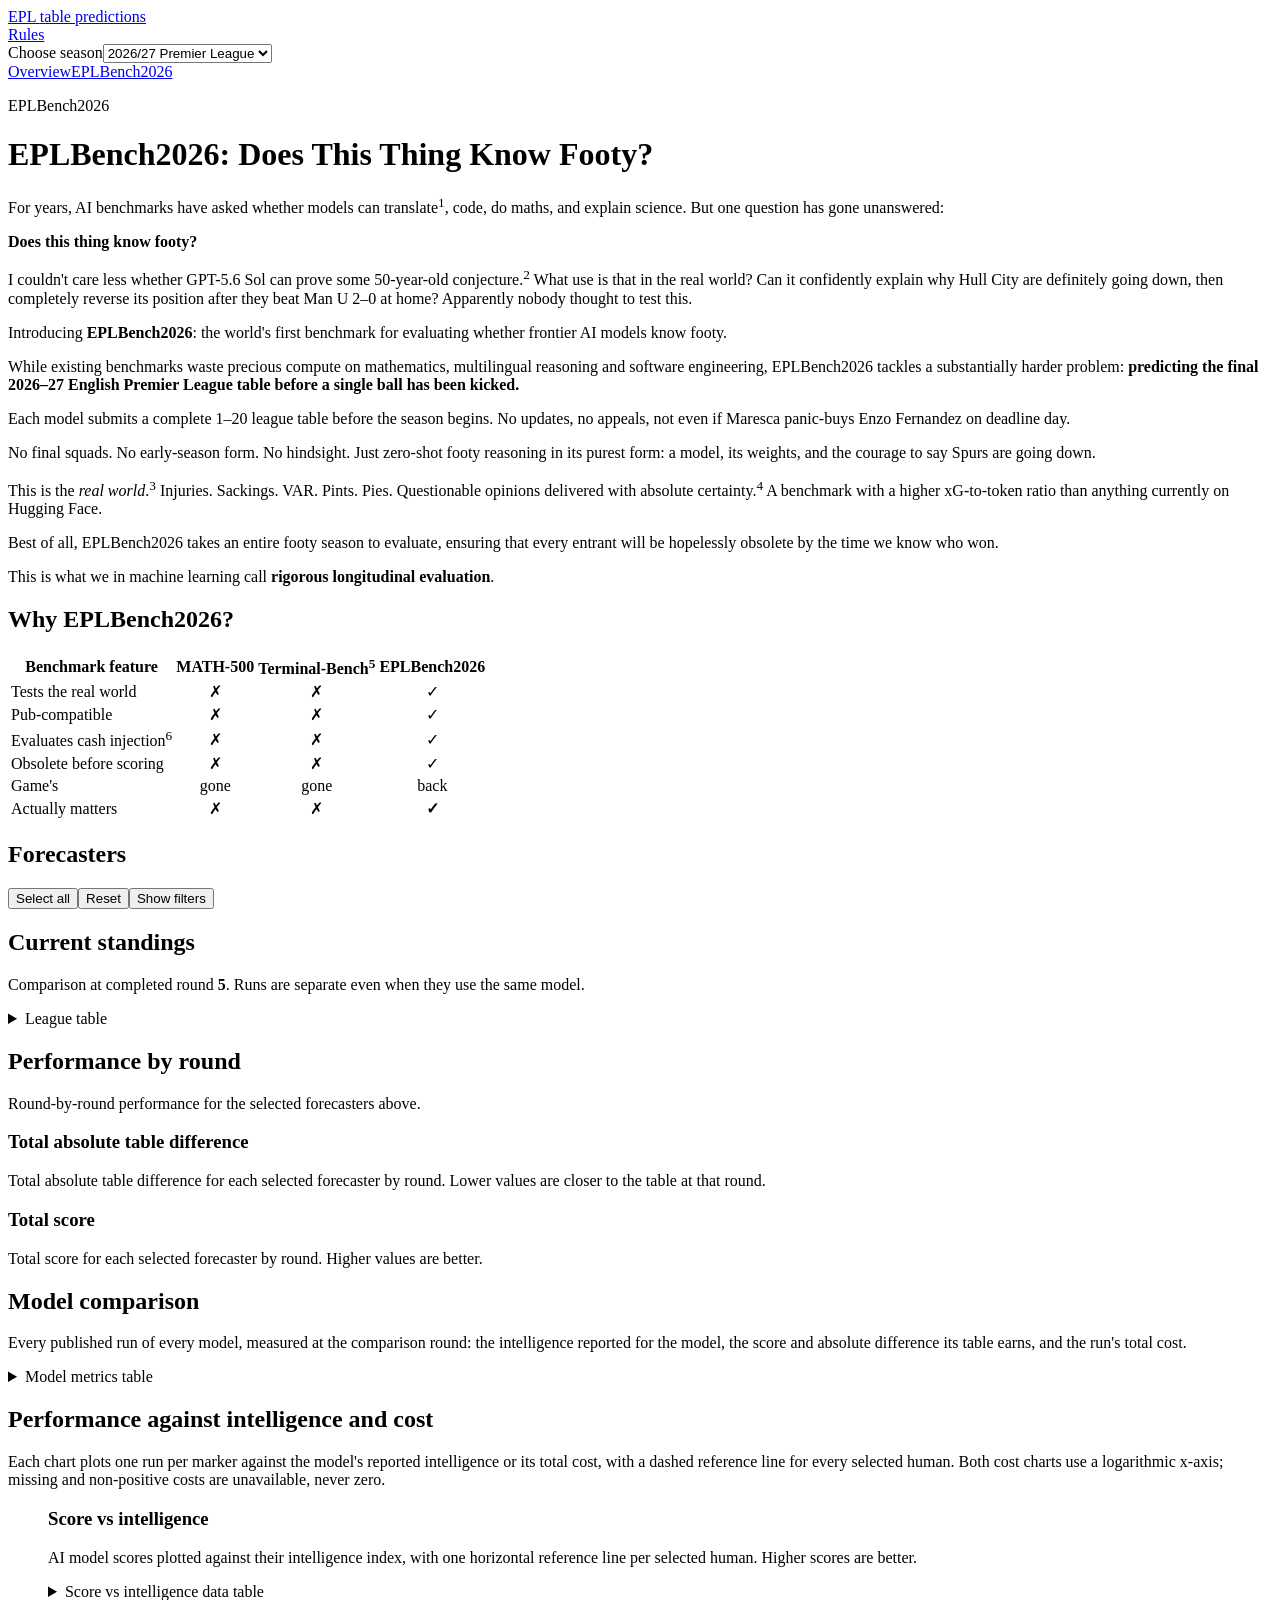
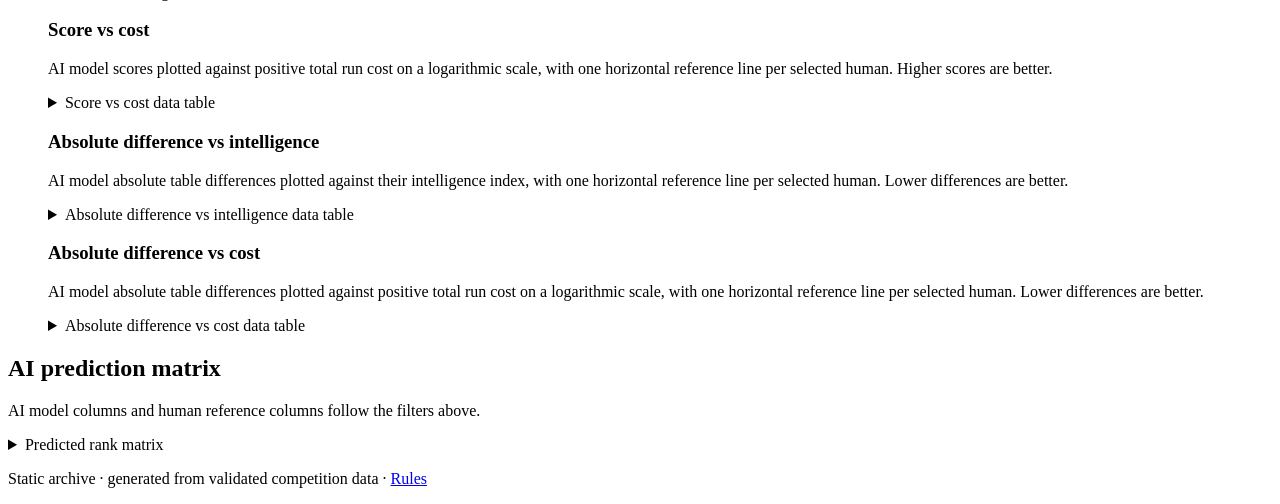
==== commit 0f65d294: "[pages] Deploy site built from 667bddb" ====
--- a/seasons/2026-2027/ai/index.html
+++ b/seasons/2026-2027/ai/index.html
@@ -57,7 +57,7 @@
 </tr>
 </tbody>
 </table>
-</div><section class="controls" aria-labelledby="forecaster-heading"><div class="actions"><h2 id="forecaster-heading" class="sr-only">Forecasters</h2><button type="button" data-select-all>Select all</button><button type="button" data-reset>Reset</button><button type="button" data-drawer aria-expanded="false" aria-controls="forecaster-filters">Show filters</button></div><div id="forecaster-filters" class="groups" data-forecasters data-default="ai" data-valid="nick,joel,tom,m-a,tildsy,mitch,pat,ken,pedro,ai-anthropic-claude-opus-4-8,ai-anthropic-claude-opus-5-anthropic-claude-opus-5,ai-google-gemini-3-7-flash,ai-moonshotai-kimi-k3,ai-anthropic-claude-opus-5-old-anthropic-claude-opus-5,ai-openai-gpt-5-5,ai-openai-gpt-5-6-sol,ai-openai-gpt-5-6-terra,ai-qwen-qwen3-8-2-4t-a95b,ai-x-ai-grok-4-5,ai-x-ai-grok-4-6,ai-z-ai-glm-5-3" hidden><fieldset class="group"><legend>Humans</legend><div class="group-actions"><button type="button" data-group-select="human">All</button><button type="button" data-group-clear="human">Clear</button></div><label><input type="checkbox" value="nick" data-forecaster-group="human"> Nick</label><label><input type="checkbox" value="joel" data-forecaster-group="human"> Joel</label><label><input type="checkbox" value="tom" data-forecaster-group="human"> Tom</label><label><input type="checkbox" value="m-a" data-forecaster-group="human"> M-A</label><label><input type="checkbox" value="tildsy" data-forecaster-group="human"> Tildsy</label><label><input type="checkbox" value="mitch" data-forecaster-group="human"> Mitch</label><label><input type="checkbox" value="pat" data-forecaster-group="human"> Pat</label><label><input type="checkbox" value="ken" data-forecaster-group="human"> Ken</label><label><input type="checkbox" value="pedro" data-forecaster-group="human"> Pedro</label></fieldset><fieldset class="group"><legend>AI forecasts</legend><div class="group-actions"><button type="button" data-group-select="ai">All</button><button type="button" data-group-clear="ai">Clear</button></div><label title="Anthropic: Claude Opus 4.8 · run anthropic--claude-opus-4.8"><input type="checkbox" value="ai-anthropic-claude-opus-4-8" data-forecaster-group="ai" checked> Opus 4.8<span class="sr-only"> (Anthropic: Claude Opus 4.8)</span></label><label title="Claude Opus 5 · run anthropic--claude-opus-5"><input type="checkbox" value="ai-anthropic-claude-opus-5-anthropic-claude-opus-5" data-forecaster-group="ai" checked> Opus 5<span class="sr-only"> (Claude Opus 5)</span></label><label title="Google: Gemini 3.7 Flash · run google--gemini-3.7-flash"><input type="checkbox" value="ai-google-gemini-3-7-flash" data-forecaster-group="ai" checked> Gemini 3.7 Flash<span class="sr-only"> (Google: Gemini 3.7 Flash)</span></label><label title="MoonshotAI: Kimi K3 · run moonshotai--kimi-k3"><input type="checkbox" value="ai-moonshotai-kimi-k3" data-forecaster-group="ai" checked> Kimi K3<span class="sr-only"> (MoonshotAI: Kimi K3)</span></label><label title="Claude Opus 5 (earlier run) · run old--anthropic--claude-opus-5"><input type="checkbox" value="ai-anthropic-claude-opus-5-old-anthropic-claude-opus-5" data-forecaster-group="ai" checked> Opus 5†<span class="sr-only"> (Claude Opus 5 (earlier run))</span></label><label title="OpenAI: GPT-5.5 · run openai--gpt-5.5"><input type="checkbox" value="ai-openai-gpt-5-5" data-forecaster-group="ai" checked> GPT-5.5<span class="sr-only"> (OpenAI: GPT-5.5)</span></label><label title="OpenAI: GPT-5.6 Sol · run openai--gpt-5.6-sol"><input type="checkbox" value="ai-openai-gpt-5-6-sol" data-forecaster-group="ai" checked> GPT-5.6 Sol<span class="sr-only"> (OpenAI: GPT-5.6 Sol)</span></label><label title="OpenAI: GPT-5.6 Terra · run openai--gpt-5.6-terra"><input type="checkbox" value="ai-openai-gpt-5-6-terra" data-forecaster-group="ai" checked> GPT-5.6 Terra<span class="sr-only"> (OpenAI: GPT-5.6 Terra)</span></label><label title="Qwen: Qwen3.8 2.4T A95B · run qwen--qwen3.8-2.4t-a95b"><input type="checkbox" value="ai-qwen-qwen3-8-2-4t-a95b" data-forecaster-group="ai" checked> Qwen3.8 2.4T<span class="sr-only"> (Qwen: Qwen3.8 2.4T A95B)</span></label><label title="SpaceXAI: Grok 4.5 · run x-ai--grok-4.5"><input type="checkbox" value="ai-x-ai-grok-4-5" data-forecaster-group="ai" checked> Grok 4.5<span class="sr-only"> (SpaceXAI: Grok 4.5)</span></label><label title="SpaceXAI: Grok 4.6 · run x-ai--grok-4.6"><input type="checkbox" value="ai-x-ai-grok-4-6" data-forecaster-group="ai" checked> Grok 4.6<span class="sr-only"> (SpaceXAI: Grok 4.6)</span></label><label title="Z.ai: GLM 5.3 · run z-ai--glm-5.3"><input type="checkbox" value="ai-z-ai-glm-5-3" data-forecaster-group="ai" checked> GLM 5.3<span class="sr-only"> (Z.ai: GLM 5.3)</span></label></fieldset></div><p class="live" aria-live="polite" data-announcement></p></section><section aria-labelledby="standings-title"><h2 id="standings-title">Current standings</h2><p>Comparison at completed round <strong>4</strong>. Runs are separate even when they use the same model.</p><details class="table-disclosure"><summary>League table</summary><div class="table-wrap standings-table-wrap" role="region" aria-label="Current league standings" tabindex="0"><table class="standings-table"><caption>Current league standings as of Mon Sep 14 2026</caption><thead><tr><th scope="col">Rank</th><th scope="col">Team</th><th scope="col">Played</th><th scope="col">W</th><th scope="col">D</th><th scope="col">L</th><th scope="col">GF</th><th scope="col">GA</th><th scope="col">GD</th><th scope="col">Points</th></tr></thead><tbody><tr><td>1</td><th scope="row">Arsenal</th><td>4</td><td>4</td><td>0</td><td>0</td><td>8</td><td>1</td><td>7</td><td><strong>12</strong></td></tr><tr><td>2</td><th scope="row">Manchester City</th><td>4</td><td>4</td><td>0</td><td>0</td><td>8</td><td>2</td><td>6</td><td><strong>12</strong></td></tr><tr><td>3</td><th scope="row">Leeds United</th><td>4</td><td>2</td><td>2</td><td>0</td><td>7</td><td>3</td><td>4</td><td><strong>8</strong></td></tr><tr><td>4</td><th scope="row">Hull City</th><td>4</td><td>2</td><td>2</td><td>0</td><td>5</td><td>2</td><td>3</td><td><strong>8</strong></td></tr><tr><td>5</td><th scope="row">Brighton &amp; Hove Albion</th><td>4</td><td>2</td><td>1</td><td>1</td><td>13</td><td>5</td><td>8</td><td><strong>7</strong></td></tr><tr><td>6</td><th scope="row">Chelsea</th><td>4</td><td>2</td><td>1</td><td>1</td><td>10</td><td>9</td><td>1</td><td><strong>7</strong></td></tr><tr><td>7</td><th scope="row">Brentford</th><td>4</td><td>1</td><td>3</td><td>0</td><td>7</td><td>4</td><td>3</td><td><strong>6</strong></td></tr><tr><td>8</td><th scope="row">Liverpool</th><td>4</td><td>1</td><td>3</td><td>0</td><td>6</td><td>4</td><td>2</td><td><strong>6</strong></td></tr><tr><td>9</td><th scope="row">Everton</th><td>4</td><td>1</td><td>3</td><td>0</td><td>5</td><td>3</td><td>2</td><td><strong>6</strong></td></tr><tr><td>10</td><th scope="row">Ipswich Town</th><td>4</td><td>2</td><td>0</td><td>2</td><td>7</td><td>10</td><td>-3</td><td><strong>6</strong></td></tr><tr><td>11</td><th scope="row">Nottingham Forest</th><td>4</td><td>1</td><td>2</td><td>1</td><td>4</td><td>4</td><td>0</td><td><strong>5</strong></td></tr><tr><td>12</td><th scope="row">Newcastle United</th><td>4</td><td>1</td><td>2</td><td>1</td><td>7</td><td>8</td><td>-1</td><td><strong>5</strong></td></tr><tr><td>13</td><th scope="row">Manchester United</th><td>4</td><td>1</td><td>1</td><td>2</td><td>7</td><td>7</td><td>0</td><td><strong>4</strong></td></tr><tr><td>14</td><th scope="row">Sunderland</th><td>4</td><td>1</td><td>1</td><td>2</td><td>3</td><td>5</td><td>-2</td><td><strong>4</strong></td></tr><tr><td>15</td><th scope="row">AFC Bournemouth</th><td>4</td><td>0</td><td>3</td><td>1</td><td>6</td><td>7</td><td>-1</td><td><strong>3</strong></td></tr><tr><td>16</td><th scope="row">Crystal Palace</th><td>4</td><td>1</td><td>0</td><td>3</td><td>6</td><td>11</td><td>-5</td><td><strong>3</strong></td></tr><tr><td>17</td><th scope="row">Tottenham Hotspur</th><td>4</td><td>0</td><td>2</td><td>2</td><td>0</td><td>5</td><td>-5</td><td><strong>2</strong></td></tr><tr><td>18</td><th scope="row">Fulham</th><td>4</td><td>0</td><td>1</td><td>3</td><td>4</td><td>7</td><td>-3</td><td><strong>1</strong></td></tr><tr><td>19</td><th scope="row">Aston Villa</th><td>4</td><td>0</td><td>1</td><td>3</td><td>1</td><td>7</td><td>-6</td><td><strong>1</strong></td></tr><tr><td>20</td><th scope="row">Coventry City</th><td>4</td><td>0</td><td>0</td><td>4</td><td>0</td><td>10</td><td>-10</td><td><strong>0</strong></td></tr></tbody></table></div></details></section><section aria-labelledby="round-performance-title"><h2 id="round-performance-title">Performance by round</h2><p>Round-by-round performance for the selected forecasters above.</p><div class="split"><div><h3>Total absolute table difference</h3><p class="sr-only" id="ai-round-difference-description">Total absolute table difference for each selected forecaster by round. Lower values are closer to the table at that round.</p><div class="card chart" role="group" aria-label="Total absolute table difference by round" aria-describedby="ai-round-difference-description" data-chart="difference" data-rounds="[{&quot;round&quot;:1,&quot;complete&quot;:true,&quot;absoluteDifference&quot;:{&quot;nick&quot;:130,&quot;joel&quot;:136,&quot;tom&quot;:126,&quot;m-a&quot;:136,&quot;tildsy&quot;:130,&quot;mitch&quot;:126,&quot;pat&quot;:116,&quot;ken&quot;:130,&quot;pedro&quot;:130,&quot;gemini&quot;:128,&quot;last-year&quot;:120,&quot;ai-anthropic-claude-opus-4-8&quot;:134,&quot;ai-anthropic-claude-opus-5-anthropic-claude-opus-5&quot;:114,&quot;ai-google-gemini-3-7-flash&quot;:130,&quot;ai-moonshotai-kimi-k3&quot;:122,&quot;ai-anthropic-claude-opus-5-old-anthropic-claude-opus-5&quot;:128,&quot;ai-openai-gpt-5-5&quot;:130,&quot;ai-openai-gpt-5-6-sol&quot;:128,&quot;ai-openai-gpt-5-6-terra&quot;:134,&quot;ai-qwen-qwen3-8-2-4t-a95b&quot;:132,&quot;ai-x-ai-grok-4-5&quot;:134,&quot;ai-x-ai-grok-4-6&quot;:134,&quot;ai-z-ai-glm-5-3&quot;:114},&quot;totalScores&quot;:{&quot;nick&quot;:811,&quot;joel&quot;:785,&quot;tom&quot;:872,&quot;m-a&quot;:799,&quot;tildsy&quot;:836,&quot;mitch&quot;:918,&quot;pat&quot;:983,&quot;ken&quot;:828,&quot;pedro&quot;:788,&quot;gemini&quot;:854,&quot;last-year&quot;:928,&quot;ai-anthropic-claude-opus-4-8&quot;:814,&quot;ai-anthropic-claude-opus-5-anthropic-claude-opus-5&quot;:965,&quot;ai-google-gemini-3-7-flash&quot;:860,&quot;ai-moonshotai-kimi-k3&quot;:902,&quot;ai-anthropic-claude-opus-5-old-anthropic-claude-opus-5&quot;:837,&quot;ai-openai-gpt-5-5&quot;:855,&quot;ai-openai-gpt-5-6-sol&quot;:839,&quot;ai-openai-gpt-5-6-terra&quot;:798,&quot;ai-qwen-qwen3-8-2-4t-a95b&quot;:828,&quot;ai-x-ai-grok-4-5&quot;:813,&quot;ai-x-ai-grok-4-6&quot;:810,&quot;ai-z-ai-glm-5-3&quot;:987}},{&quot;round&quot;:2,&quot;complete&quot;:true,&quot;absoluteDifference&quot;:{&quot;nick&quot;:114,&quot;joel&quot;:112,&quot;tom&quot;:100,&quot;m-a&quot;:106,&quot;tildsy&quot;:114,&quot;mitch&quot;:106,&quot;pat&quot;:110,&quot;ken&quot;:112,&quot;pedro&quot;:110,&quot;gemini&quot;:110,&quot;last-year&quot;:110,&quot;ai-anthropic-claude-opus-4-8&quot;:112,&quot;ai-anthropic-claude-opus-5-anthropic-claude-opus-5&quot;:102,&quot;ai-google-gemini-3-7-flash&quot;:110,&quot;ai-moonshotai-kimi-k3&quot;:104,&quot;ai-anthropic-claude-opus-5-old-anthropic-claude-opus-5&quot;:112,&quot;ai-openai-gpt-5-5&quot;:110,&quot;ai-openai-gpt-5-6-sol&quot;:108,&quot;ai-openai-gpt-5-6-terra&quot;:112,&quot;ai-qwen-qwen3-8-2-4t-a95b&quot;:102,&quot;ai-x-ai-grok-4-5&quot;:104,&quot;ai-x-ai-grok-4-6&quot;:116,&quot;ai-z-ai-glm-5-3&quot;:102},&quot;totalScores&quot;:{&quot;nick&quot;:945,&quot;joel&quot;:905,&quot;tom&quot;:1076,&quot;m-a&quot;:1008,&quot;tildsy&quot;:944,&quot;mitch&quot;:1030,&quot;pat&quot;:953,&quot;ken&quot;:918,&quot;pedro&quot;:985,&quot;gemini&quot;:972,&quot;last-year&quot;:934,&quot;ai-anthropic-claude-opus-4-8&quot;:960,&quot;ai-anthropic-claude-opus-5-anthropic-claude-opus-5&quot;:1032,&quot;ai-google-gemini-3-7-flash&quot;:1013,&quot;ai-moonshotai-kimi-k3&quot;:1013,&quot;ai-anthropic-claude-opus-5-old-anthropic-claude-opus-5&quot;:971,&quot;ai-openai-gpt-5-5&quot;:1016,&quot;ai-openai-gpt-5-6-sol&quot;:1010,&quot;ai-openai-gpt-5-6-terra&quot;:1007,&quot;ai-qwen-qwen3-8-2-4t-a95b&quot;:1072,&quot;ai-x-ai-grok-4-5&quot;:1030,&quot;ai-x-ai-grok-4-6&quot;:965,&quot;ai-z-ai-glm-5-3&quot;:991}},{&quot;round&quot;:3,&quot;complete&quot;:true,&quot;absoluteDifference&quot;:{&quot;nick&quot;:110,&quot;joel&quot;:92,&quot;tom&quot;:90,&quot;m-a&quot;:92,&quot;tildsy&quot;:98,&quot;mitch&quot;:102,&quot;pat&quot;:100,&quot;ken&quot;:94,&quot;pedro&quot;:108,&quot;gemini&quot;:98,&quot;last-year&quot;:100,&quot;ai-anthropic-claude-opus-4-8&quot;:98,&quot;ai-anthropic-claude-opus-5-anthropic-claude-opus-5&quot;:94,&quot;ai-google-gemini-3-7-flash&quot;:96,&quot;ai-moonshotai-kimi-k3&quot;:88,&quot;ai-anthropic-claude-opus-5-old-anthropic-claude-opus-5&quot;:98,&quot;ai-openai-gpt-5-5&quot;:96,&quot;ai-openai-gpt-5-6-sol&quot;:98,&quot;ai-openai-gpt-5-6-terra&quot;:100,&quot;ai-qwen-qwen3-8-2-4t-a95b&quot;:86,&quot;ai-x-ai-grok-4-5&quot;:92,&quot;ai-x-ai-grok-4-6&quot;:102,&quot;ai-z-ai-glm-5-3&quot;:92},&quot;totalScores&quot;:{&quot;nick&quot;:932,&quot;joel&quot;:1073,&quot;tom&quot;:1148,&quot;m-a&quot;:1095,&quot;tildsy&quot;:1041,&quot;mitch&quot;:982,&quot;pat&quot;:990,&quot;ken&quot;:1099,&quot;pedro&quot;:944,&quot;gemini&quot;:1047,&quot;last-year&quot;:1016,&quot;ai-anthropic-claude-opus-4-8&quot;:1040,&quot;ai-anthropic-claude-opus-5-anthropic-claude-opus-5&quot;:1055,&quot;ai-google-gemini-3-7-flash&quot;:1048,&quot;ai-moonshotai-kimi-k3&quot;:1121,&quot;ai-anthropic-claude-opus-5-old-anthropic-claude-opus-5&quot;:1026,&quot;ai-openai-gpt-5-5&quot;:1052,&quot;ai-openai-gpt-5-6-sol&quot;:1006,&quot;ai-openai-gpt-5-6-terra&quot;:997,&quot;ai-qwen-qwen3-8-2-4t-a95b&quot;:1155,&quot;ai-x-ai-grok-4-5&quot;:1099,&quot;ai-x-ai-grok-4-6&quot;:990,&quot;ai-z-ai-glm-5-3&quot;:1057}},{&quot;round&quot;:4,&quot;complete&quot;:true,&quot;absoluteDifference&quot;:{&quot;nick&quot;:124,&quot;joel&quot;:118,&quot;tom&quot;:112,&quot;m-a&quot;:106,&quot;tildsy&quot;:108,&quot;mitch&quot;:110,&quot;pat&quot;:104,&quot;ken&quot;:116,&quot;pedro&quot;:114,&quot;gemini&quot;:110,&quot;last-year&quot;:108,&quot;ai-anthropic-claude-opus-4-8&quot;:110,&quot;ai-anthropic-claude-opus-5-anthropic-claude-opus-5&quot;:100,&quot;ai-google-gemini-3-7-flash&quot;:118,&quot;ai-moonshotai-kimi-k3&quot;:104,&quot;ai-anthropic-claude-opus-5-old-anthropic-claude-opus-5&quot;:100,&quot;ai-openai-gpt-5-5&quot;:118,&quot;ai-openai-gpt-5-6-sol&quot;:100,&quot;ai-openai-gpt-5-6-terra&quot;:104,&quot;ai-qwen-qwen3-8-2-4t-a95b&quot;:112,&quot;ai-x-ai-grok-4-5&quot;:116,&quot;ai-x-ai-grok-4-6&quot;:106,&quot;ai-z-ai-glm-5-3&quot;:102},&quot;totalScores&quot;:{&quot;nick&quot;:849,&quot;joel&quot;:884,&quot;tom&quot;:949,&quot;m-a&quot;:1022,&quot;tildsy&quot;:1047,&quot;mitch&quot;:991,&quot;pat&quot;:1041,&quot;ken&quot;:945,&quot;pedro&quot;:934,&quot;gemini&quot;:999,&quot;last-year&quot;:1030,&quot;ai-anthropic-claude-opus-4-8&quot;:984,&quot;ai-anthropic-claude-opus-5-anthropic-claude-opus-5&quot;:1036,&quot;ai-google-gemini-3-7-flash&quot;:898,&quot;ai-moonshotai-kimi-k3&quot;:1025,&quot;ai-anthropic-claude-opus-5-old-anthropic-claude-opus-5&quot;:1041,&quot;ai-openai-gpt-5-5&quot;:897,&quot;ai-openai-gpt-5-6-sol&quot;:1051,&quot;ai-openai-gpt-5-6-terra&quot;:1019,&quot;ai-qwen-qwen3-8-2-4t-a95b&quot;:964,&quot;ai-x-ai-grok-4-5&quot;:910,&quot;ai-x-ai-grok-4-6&quot;:986,&quot;ai-z-ai-glm-5-3&quot;:1059}}]" data-forecasters="[{&quot;id&quot;:&quot;nick&quot;,&quot;label&quot;:&quot;Nick&quot;,&quot;kind&quot;:&quot;human&quot;,&quot;order&quot;:1,&quot;source&quot;:&quot;predictions&quot;},{&quot;id&quot;:&quot;joel&quot;,&quot;label&quot;:&quot;Joel&quot;,&quot;kind&quot;:&quot;human&quot;,&quot;order&quot;:3,&quot;source&quot;:&quot;predictions&quot;},{&quot;id&quot;:&quot;tom&quot;,&quot;label&quot;:&quot;Tom&quot;,&quot;kind&quot;:&quot;human&quot;,&quot;order&quot;:10,&quot;source&quot;:&quot;predictions&quot;},{&quot;id&quot;:&quot;m-a&quot;,&quot;label&quot;:&quot;M-A&quot;,&quot;kind&quot;:&quot;human&quot;,&quot;order&quot;:9,&quot;source&quot;:&quot;predictions&quot;},{&quot;id&quot;:&quot;tildsy&quot;,&quot;label&quot;:&quot;Tildsy&quot;,&quot;kind&quot;:&quot;human&quot;,&quot;order&quot;:15,&quot;source&quot;:&quot;predictions&quot;},{&quot;id&quot;:&quot;mitch&quot;,&quot;label&quot;:&quot;Mitch&quot;,&quot;kind&quot;:&quot;human&quot;,&quot;order&quot;:11,&quot;source&quot;:&quot;predictions&quot;},{&quot;id&quot;:&quot;pat&quot;,&quot;label&quot;:&quot;Pat&quot;,&quot;kind&quot;:&quot;human&quot;,&quot;order&quot;:12,&quot;source&quot;:&quot;predictions&quot;},{&quot;id&quot;:&quot;ken&quot;,&quot;label&quot;:&quot;Ken&quot;,&quot;kind&quot;:&quot;human&quot;,&quot;order&quot;:13,&quot;source&quot;:&quot;predictions&quot;},{&quot;id&quot;:&quot;pedro&quot;,&quot;label&quot;:&quot;Pedro&quot;,&quot;kind&quot;:&quot;human&quot;,&quot;order&quot;:14,&quot;source&quot;:&quot;predictions&quot;},{&quot;id&quot;:&quot;ai-anthropic-claude-opus-4-8&quot;,&quot;label&quot;:&quot;Opus 4.8&quot;,&quot;kind&quot;:&quot;ai&quot;,&quot;order&quot;:26,&quot;source&quot;:&quot;ai&quot;,&quot;runId&quot;:&quot;anthropic--claude-opus-4.8&quot;,&quot;shortName&quot;:&quot;Opus 4.8&quot;,&quot;fullLabel&quot;:&quot;Anthropic: Claude Opus 4.8&quot;},{&quot;id&quot;:&quot;ai-anthropic-claude-opus-5-anthropic-claude-opus-5&quot;,&quot;label&quot;:&quot;Opus 5&quot;,&quot;kind&quot;:&quot;ai&quot;,&quot;order&quot;:27,&quot;source&quot;:&quot;ai&quot;,&quot;runId&quot;:&quot;anthropic--claude-opus-5&quot;,&quot;shortName&quot;:&quot;Opus 5&quot;,&quot;fullLabel&quot;:&quot;Claude Opus 5&quot;},{&quot;id&quot;:&quot;ai-google-gemini-3-7-flash&quot;,&quot;label&quot;:&quot;Gemini 3.7 Flash&quot;,&quot;kind&quot;:&quot;ai&quot;,&quot;order&quot;:29,&quot;source&quot;:&quot;ai&quot;,&quot;runId&quot;:&quot;google--gemini-3.7-flash&quot;,&quot;shortName&quot;:&quot;Gemini 3.7 Flash&quot;,&quot;fullLabel&quot;:&quot;Google: Gemini 3.7 Flash&quot;},{&quot;id&quot;:&quot;ai-moonshotai-kimi-k3&quot;,&quot;label&quot;:&quot;Kimi K3&quot;,&quot;kind&quot;:&quot;ai&quot;,&quot;order&quot;:30,&quot;source&quot;:&quot;ai&quot;,&quot;runId&quot;:&quot;moonshotai--kimi-k3&quot;,&quot;shortName&quot;:&quot;Kimi K3&quot;,&quot;fullLabel&quot;:&quot;MoonshotAI: Kimi K3&quot;},{&quot;id&quot;:&quot;ai-anthropic-claude-opus-5-old-anthropic-claude-opus-5&quot;,&quot;label&quot;:&quot;Opus 5†&quot;,&quot;kind&quot;:&quot;ai&quot;,&quot;order&quot;:28,&quot;source&quot;:&quot;ai&quot;,&quot;runId&quot;:&quot;old--anthropic--claude-opus-5&quot;,&quot;shortName&quot;:&quot;Opus 5†&quot;,&quot;fullLabel&quot;:&quot;Claude Opus 5 (earlier run)&quot;},{&quot;id&quot;:&quot;ai-openai-gpt-5-5&quot;,&quot;label&quot;:&quot;GPT-5.5&quot;,&quot;kind&quot;:&quot;ai&quot;,&quot;order&quot;:31,&quot;source&quot;:&quot;ai&quot;,&quot;runId&quot;:&quot;openai--gpt-5.5&quot;,&quot;shortName&quot;:&quot;GPT-5.5&quot;,&quot;fullLabel&quot;:&quot;OpenAI: GPT-5.5&quot;},{&quot;id&quot;:&quot;ai-openai-gpt-5-6-sol&quot;,&quot;label&quot;:&quot;GPT-5.6 Sol&quot;,&quot;kind&quot;:&quot;ai&quot;,&quot;order&quot;:32,&quot;source&quot;:&quot;ai&quot;,&quot;runId&quot;:&quot;openai--gpt-5.6-sol&quot;,&quot;shortName&quot;:&quot;GPT-5.6 Sol&quot;,&quot;fullLabel&quot;:&quot;OpenAI: GPT-5.6 Sol&quot;},{&quot;id&quot;:&quot;ai-openai-gpt-5-6-terra&quot;,&quot;label&quot;:&quot;GPT-5.6 Terra&quot;,&quot;kind&quot;:&quot;ai&quot;,&quot;order&quot;:33,&quot;source&quot;:&quot;ai&quot;,&quot;runId&quot;:&quot;openai--gpt-5.6-terra&quot;,&quot;shortName&quot;:&quot;GPT-5.6 Terra&quot;,&quot;fullLabel&quot;:&quot;OpenAI: GPT-5.6 Terra&quot;},{&quot;id&quot;:&quot;ai-qwen-qwen3-8-2-4t-a95b&quot;,&quot;label&quot;:&quot;Qwen3.8 2.4T&quot;,&quot;kind&quot;:&quot;ai&quot;,&quot;order&quot;:34,&quot;source&quot;:&quot;ai&quot;,&quot;runId&quot;:&quot;qwen--qwen3.8-2.4t-a95b&quot;,&quot;shortName&quot;:&quot;Qwen3.8 2.4T&quot;,&quot;fullLabel&quot;:&quot;Qwen: Qwen3.8 2.4T A95B&quot;},{&quot;id&quot;:&quot;ai-x-ai-grok-4-5&quot;,&quot;label&quot;:&quot;Grok 4.5&quot;,&quot;kind&quot;:&quot;ai&quot;,&quot;order&quot;:35,&quot;source&quot;:&quot;ai&quot;,&quot;runId&quot;:&quot;x-ai--grok-4.5&quot;,&quot;shortName&quot;:&quot;Grok 4.5&quot;,&quot;fullLabel&quot;:&quot;SpaceXAI: Grok 4.5&quot;},{&quot;id&quot;:&quot;ai-x-ai-grok-4-6&quot;,&quot;label&quot;:&quot;Grok 4.6&quot;,&quot;kind&quot;:&quot;ai&quot;,&quot;order&quot;:36,&quot;source&quot;:&quot;ai&quot;,&quot;runId&quot;:&quot;x-ai--grok-4.6&quot;,&quot;shortName&quot;:&quot;Grok 4.6&quot;,&quot;fullLabel&quot;:&quot;SpaceXAI: Grok 4.6&quot;},{&quot;id&quot;:&quot;ai-z-ai-glm-5-3&quot;,&quot;label&quot;:&quot;GLM 5.3&quot;,&quot;kind&quot;:&quot;ai&quot;,&quot;order&quot;:37,&quot;source&quot;:&quot;ai&quot;,&quot;runId&quot;:&quot;z-ai--glm-5.3&quot;,&quot;shortName&quot;:&quot;GLM 5.3&quot;,&quot;fullLabel&quot;:&quot;Z.ai: GLM 5.3&quot;}]"></div></div><div><h3>Total score</h3><p class="sr-only" id="ai-round-score-description">Total score for each selected forecaster by round. Higher values are better.</p><div class="card chart" role="group" aria-label="Total score by round" aria-describedby="ai-round-score-description" data-chart="score" data-rounds="[{&quot;round&quot;:1,&quot;complete&quot;:true,&quot;absoluteDifference&quot;:{&quot;nick&quot;:130,&quot;joel&quot;:136,&quot;tom&quot;:126,&quot;m-a&quot;:136,&quot;tildsy&quot;:130,&quot;mitch&quot;:126,&quot;pat&quot;:116,&quot;ken&quot;:130,&quot;pedro&quot;:130,&quot;gemini&quot;:128,&quot;last-year&quot;:120,&quot;ai-anthropic-claude-opus-4-8&quot;:134,&quot;ai-anthropic-claude-opus-5-anthropic-claude-opus-5&quot;:114,&quot;ai-google-gemini-3-7-flash&quot;:130,&quot;ai-moonshotai-kimi-k3&quot;:122,&quot;ai-anthropic-claude-opus-5-old-anthropic-claude-opus-5&quot;:128,&quot;ai-openai-gpt-5-5&quot;:130,&quot;ai-openai-gpt-5-6-sol&quot;:128,&quot;ai-openai-gpt-5-6-terra&quot;:134,&quot;ai-qwen-qwen3-8-2-4t-a95b&quot;:132,&quot;ai-x-ai-grok-4-5&quot;:134,&quot;ai-x-ai-grok-4-6&quot;:134,&quot;ai-z-ai-glm-5-3&quot;:114},&quot;totalScores&quot;:{&quot;nick&quot;:811,&quot;joel&quot;:785,&quot;tom&quot;:872,&quot;m-a&quot;:799,&quot;tildsy&quot;:836,&quot;mitch&quot;:918,&quot;pat&quot;:983,&quot;ken&quot;:828,&quot;pedro&quot;:788,&quot;gemini&quot;:854,&quot;last-year&quot;:928,&quot;ai-anthropic-claude-opus-4-8&quot;:814,&quot;ai-anthropic-claude-opus-5-anthropic-claude-opus-5&quot;:965,&quot;ai-google-gemini-3-7-flash&quot;:860,&quot;ai-moonshotai-kimi-k3&quot;:902,&quot;ai-anthropic-claude-opus-5-old-anthropic-claude-opus-5&quot;:837,&quot;ai-openai-gpt-5-5&quot;:855,&quot;ai-openai-gpt-5-6-sol&quot;:839,&quot;ai-openai-gpt-5-6-terra&quot;:798,&quot;ai-qwen-qwen3-8-2-4t-a95b&quot;:828,&quot;ai-x-ai-grok-4-5&quot;:813,&quot;ai-x-ai-grok-4-6&quot;:810,&quot;ai-z-ai-glm-5-3&quot;:987}},{&quot;round&quot;:2,&quot;complete&quot;:true,&quot;absoluteDifference&quot;:{&quot;nick&quot;:114,&quot;joel&quot;:112,&quot;tom&quot;:100,&quot;m-a&quot;:106,&quot;tildsy&quot;:114,&quot;mitch&quot;:106,&quot;pat&quot;:110,&quot;ken&quot;:112,&quot;pedro&quot;:110,&quot;gemini&quot;:110,&quot;last-year&quot;:110,&quot;ai-anthropic-claude-opus-4-8&quot;:112,&quot;ai-anthropic-claude-opus-5-anthropic-claude-opus-5&quot;:102,&quot;ai-google-gemini-3-7-flash&quot;:110,&quot;ai-moonshotai-kimi-k3&quot;:104,&quot;ai-anthropic-claude-opus-5-old-anthropic-claude-opus-5&quot;:112,&quot;ai-openai-gpt-5-5&quot;:110,&quot;ai-openai-gpt-5-6-sol&quot;:108,&quot;ai-openai-gpt-5-6-terra&quot;:112,&quot;ai-qwen-qwen3-8-2-4t-a95b&quot;:102,&quot;ai-x-ai-grok-4-5&quot;:104,&quot;ai-x-ai-grok-4-6&quot;:116,&quot;ai-z-ai-glm-5-3&quot;:102},&quot;totalScores&quot;:{&quot;nick&quot;:945,&quot;joel&quot;:905,&quot;tom&quot;:1076,&quot;m-a&quot;:1008,&quot;tildsy&quot;:944,&quot;mitch&quot;:1030,&quot;pat&quot;:953,&quot;ken&quot;:918,&quot;pedro&quot;:985,&quot;gemini&quot;:972,&quot;last-year&quot;:934,&quot;ai-anthropic-claude-opus-4-8&quot;:960,&quot;ai-anthropic-claude-opus-5-anthropic-claude-opus-5&quot;:1032,&quot;ai-google-gemini-3-7-flash&quot;:1013,&quot;ai-moonshotai-kimi-k3&quot;:1013,&quot;ai-anthropic-claude-opus-5-old-anthropic-claude-opus-5&quot;:971,&quot;ai-openai-gpt-5-5&quot;:1016,&quot;ai-openai-gpt-5-6-sol&quot;:1010,&quot;ai-openai-gpt-5-6-terra&quot;:1007,&quot;ai-qwen-qwen3-8-2-4t-a95b&quot;:1072,&quot;ai-x-ai-grok-4-5&quot;:1030,&quot;ai-x-ai-grok-4-6&quot;:965,&quot;ai-z-ai-glm-5-3&quot;:991}},{&quot;round&quot;:3,&quot;complete&quot;:true,&quot;absoluteDifference&quot;:{&quot;nick&quot;:110,&quot;joel&quot;:92,&quot;tom&quot;:90,&quot;m-a&quot;:92,&quot;tildsy&quot;:98,&quot;mitch&quot;:102,&quot;pat&quot;:100,&quot;ken&quot;:94,&quot;pedro&quot;:108,&quot;gemini&quot;:98,&quot;last-year&quot;:100,&quot;ai-anthropic-claude-opus-4-8&quot;:98,&quot;ai-anthropic-claude-opus-5-anthropic-claude-opus-5&quot;:94,&quot;ai-google-gemini-3-7-flash&quot;:96,&quot;ai-moonshotai-kimi-k3&quot;:88,&quot;ai-anthropic-claude-opus-5-old-anthropic-claude-opus-5&quot;:98,&quot;ai-openai-gpt-5-5&quot;:96,&quot;ai-openai-gpt-5-6-sol&quot;:98,&quot;ai-openai-gpt-5-6-terra&quot;:100,&quot;ai-qwen-qwen3-8-2-4t-a95b&quot;:86,&quot;ai-x-ai-grok-4-5&quot;:92,&quot;ai-x-ai-grok-4-6&quot;:102,&quot;ai-z-ai-glm-5-3&quot;:92},&quot;totalScores&quot;:{&quot;nick&quot;:932,&quot;joel&quot;:1073,&quot;tom&quot;:1148,&quot;m-a&quot;:1095,&quot;tildsy&quot;:1041,&quot;mitch&quot;:982,&quot;pat&quot;:990,&quot;ken&quot;:1099,&quot;pedro&quot;:944,&quot;gemini&quot;:1047,&quot;last-year&quot;:1016,&quot;ai-anthropic-claude-opus-4-8&quot;:1040,&quot;ai-anthropic-claude-opus-5-anthropic-claude-opus-5&quot;:1055,&quot;ai-google-gemini-3-7-flash&quot;:1048,&quot;ai-moonshotai-kimi-k3&quot;:1121,&quot;ai-anthropic-claude-opus-5-old-anthropic-claude-opus-5&quot;:1026,&quot;ai-openai-gpt-5-5&quot;:1052,&quot;ai-openai-gpt-5-6-sol&quot;:1006,&quot;ai-openai-gpt-5-6-terra&quot;:997,&quot;ai-qwen-qwen3-8-2-4t-a95b&quot;:1155,&quot;ai-x-ai-grok-4-5&quot;:1099,&quot;ai-x-ai-grok-4-6&quot;:990,&quot;ai-z-ai-glm-5-3&quot;:1057}},{&quot;round&quot;:4,&quot;complete&quot;:true,&quot;absoluteDifference&quot;:{&quot;nick&quot;:124,&quot;joel&quot;:118,&quot;tom&quot;:112,&quot;m-a&quot;:106,&quot;tildsy&quot;:108,&quot;mitch&quot;:110,&quot;pat&quot;:104,&quot;ken&quot;:116,&quot;pedro&quot;:114,&quot;gemini&quot;:110,&quot;last-year&quot;:108,&quot;ai-anthropic-claude-opus-4-8&quot;:110,&quot;ai-anthropic-claude-opus-5-anthropic-claude-opus-5&quot;:100,&quot;ai-google-gemini-3-7-flash&quot;:118,&quot;ai-moonshotai-kimi-k3&quot;:104,&quot;ai-anthropic-claude-opus-5-old-anthropic-claude-opus-5&quot;:100,&quot;ai-openai-gpt-5-5&quot;:118,&quot;ai-openai-gpt-5-6-sol&quot;:100,&quot;ai-openai-gpt-5-6-terra&quot;:104,&quot;ai-qwen-qwen3-8-2-4t-a95b&quot;:112,&quot;ai-x-ai-grok-4-5&quot;:116,&quot;ai-x-ai-grok-4-6&quot;:106,&quot;ai-z-ai-glm-5-3&quot;:102},&quot;totalScores&quot;:{&quot;nick&quot;:849,&quot;joel&quot;:884,&quot;tom&quot;:949,&quot;m-a&quot;:1022,&quot;tildsy&quot;:1047,&quot;mitch&quot;:991,&quot;pat&quot;:1041,&quot;ken&quot;:945,&quot;pedro&quot;:934,&quot;gemini&quot;:999,&quot;last-year&quot;:1030,&quot;ai-anthropic-claude-opus-4-8&quot;:984,&quot;ai-anthropic-claude-opus-5-anthropic-claude-opus-5&quot;:1036,&quot;ai-google-gemini-3-7-flash&quot;:898,&quot;ai-moonshotai-kimi-k3&quot;:1025,&quot;ai-anthropic-claude-opus-5-old-anthropic-claude-opus-5&quot;:1041,&quot;ai-openai-gpt-5-5&quot;:897,&quot;ai-openai-gpt-5-6-sol&quot;:1051,&quot;ai-openai-gpt-5-6-terra&quot;:1019,&quot;ai-qwen-qwen3-8-2-4t-a95b&quot;:964,&quot;ai-x-ai-grok-4-5&quot;:910,&quot;ai-x-ai-grok-4-6&quot;:986,&quot;ai-z-ai-glm-5-3&quot;:1059}}]" data-forecasters="[{&quot;id&quot;:&quot;nick&quot;,&quot;label&quot;:&quot;Nick&quot;,&quot;kind&quot;:&quot;human&quot;,&quot;order&quot;:1,&quot;source&quot;:&quot;predictions&quot;},{&quot;id&quot;:&quot;joel&quot;,&quot;label&quot;:&quot;Joel&quot;,&quot;kind&quot;:&quot;human&quot;,&quot;order&quot;:3,&quot;source&quot;:&quot;predictions&quot;},{&quot;id&quot;:&quot;tom&quot;,&quot;label&quot;:&quot;Tom&quot;,&quot;kind&quot;:&quot;human&quot;,&quot;order&quot;:10,&quot;source&quot;:&quot;predictions&quot;},{&quot;id&quot;:&quot;m-a&quot;,&quot;label&quot;:&quot;M-A&quot;,&quot;kind&quot;:&quot;human&quot;,&quot;order&quot;:9,&quot;source&quot;:&quot;predictions&quot;},{&quot;id&quot;:&quot;tildsy&quot;,&quot;label&quot;:&quot;Tildsy&quot;,&quot;kind&quot;:&quot;human&quot;,&quot;order&quot;:15,&quot;source&quot;:&quot;predictions&quot;},{&quot;id&quot;:&quot;mitch&quot;,&quot;label&quot;:&quot;Mitch&quot;,&quot;kind&quot;:&quot;human&quot;,&quot;order&quot;:11,&quot;source&quot;:&quot;predictions&quot;},{&quot;id&quot;:&quot;pat&quot;,&quot;label&quot;:&quot;Pat&quot;,&quot;kind&quot;:&quot;human&quot;,&quot;order&quot;:12,&quot;source&quot;:&quot;predictions&quot;},{&quot;id&quot;:&quot;ken&quot;,&quot;label&quot;:&quot;Ken&quot;,&quot;kind&quot;:&quot;human&quot;,&quot;order&quot;:13,&quot;source&quot;:&quot;predictions&quot;},{&quot;id&quot;:&quot;pedro&quot;,&quot;label&quot;:&quot;Pedro&quot;,&quot;kind&quot;:&quot;human&quot;,&quot;order&quot;:14,&quot;source&quot;:&quot;predictions&quot;},{&quot;id&quot;:&quot;ai-anthropic-claude-opus-4-8&quot;,&quot;label&quot;:&quot;Opus 4.8&quot;,&quot;kind&quot;:&quot;ai&quot;,&quot;order&quot;:26,&quot;source&quot;:&quot;ai&quot;,&quot;runId&quot;:&quot;anthropic--claude-opus-4.8&quot;,&quot;shortName&quot;:&quot;Opus 4.8&quot;,&quot;fullLabel&quot;:&quot;Anthropic: Claude Opus 4.8&quot;},{&quot;id&quot;:&quot;ai-anthropic-claude-opus-5-anthropic-claude-opus-5&quot;,&quot;label&quot;:&quot;Opus 5&quot;,&quot;kind&quot;:&quot;ai&quot;,&quot;order&quot;:27,&quot;source&quot;:&quot;ai&quot;,&quot;runId&quot;:&quot;anthropic--claude-opus-5&quot;,&quot;shortName&quot;:&quot;Opus 5&quot;,&quot;fullLabel&quot;:&quot;Claude Opus 5&quot;},{&quot;id&quot;:&quot;ai-google-gemini-3-7-flash&quot;,&quot;label&quot;:&quot;Gemini 3.7 Flash&quot;,&quot;kind&quot;:&quot;ai&quot;,&quot;order&quot;:29,&quot;source&quot;:&quot;ai&quot;,&quot;runId&quot;:&quot;google--gemini-3.7-flash&quot;,&quot;shortName&quot;:&quot;Gemini 3.7 Flash&quot;,&quot;fullLabel&quot;:&quot;Google: Gemini 3.7 Flash&quot;},{&quot;id&quot;:&quot;ai-moonshotai-kimi-k3&quot;,&quot;label&quot;:&quot;Kimi K3&quot;,&quot;kind&quot;:&quot;ai&quot;,&quot;order&quot;:30,&quot;source&quot;:&quot;ai&quot;,&quot;runId&quot;:&quot;moonshotai--kimi-k3&quot;,&quot;shortName&quot;:&quot;Kimi K3&quot;,&quot;fullLabel&quot;:&quot;MoonshotAI: Kimi K3&quot;},{&quot;id&quot;:&quot;ai-anthropic-claude-opus-5-old-anthropic-claude-opus-5&quot;,&quot;label&quot;:&quot;Opus 5†&quot;,&quot;kind&quot;:&quot;ai&quot;,&quot;order&quot;:28,&quot;source&quot;:&quot;ai&quot;,&quot;runId&quot;:&quot;old--anthropic--claude-opus-5&quot;,&quot;shortName&quot;:&quot;Opus 5†&quot;,&quot;fullLabel&quot;:&quot;Claude Opus 5 (earlier run)&quot;},{&quot;id&quot;:&quot;ai-openai-gpt-5-5&quot;,&quot;label&quot;:&quot;GPT-5.5&quot;,&quot;kind&quot;:&quot;ai&quot;,&quot;order&quot;:31,&quot;source&quot;:&quot;ai&quot;,&quot;runId&quot;:&quot;openai--gpt-5.5&quot;,&quot;shortName&quot;:&quot;GPT-5.5&quot;,&quot;fullLabel&quot;:&quot;OpenAI: GPT-5.5&quot;},{&quot;id&quot;:&quot;ai-openai-gpt-5-6-sol&quot;,&quot;label&quot;:&quot;GPT-5.6 Sol&quot;,&quot;kind&quot;:&quot;ai&quot;,&quot;order&quot;:32,&quot;source&quot;:&quot;ai&quot;,&quot;runId&quot;:&quot;openai--gpt-5.6-sol&quot;,&quot;shortName&quot;:&quot;GPT-5.6 Sol&quot;,&quot;fullLabel&quot;:&quot;OpenAI: GPT-5.6 Sol&quot;},{&quot;id&quot;:&quot;ai-openai-gpt-5-6-terra&quot;,&quot;label&quot;:&quot;GPT-5.6 Terra&quot;,&quot;kind&quot;:&quot;ai&quot;,&quot;order&quot;:33,&quot;source&quot;:&quot;ai&quot;,&quot;runId&quot;:&quot;openai--gpt-5.6-terra&quot;,&quot;shortName&quot;:&quot;GPT-5.6 Terra&quot;,&quot;fullLabel&quot;:&quot;OpenAI: GPT-5.6 Terra&quot;},{&quot;id&quot;:&quot;ai-qwen-qwen3-8-2-4t-a95b&quot;,&quot;label&quot;:&quot;Qwen3.8 2.4T&quot;,&quot;kind&quot;:&quot;ai&quot;,&quot;order&quot;:34,&quot;source&quot;:&quot;ai&quot;,&quot;runId&quot;:&quot;qwen--qwen3.8-2.4t-a95b&quot;,&quot;shortName&quot;:&quot;Qwen3.8 2.4T&quot;,&quot;fullLabel&quot;:&quot;Qwen: Qwen3.8 2.4T A95B&quot;},{&quot;id&quot;:&quot;ai-x-ai-grok-4-5&quot;,&quot;label&quot;:&quot;Grok 4.5&quot;,&quot;kind&quot;:&quot;ai&quot;,&quot;order&quot;:35,&quot;source&quot;:&quot;ai&quot;,&quot;runId&quot;:&quot;x-ai--grok-4.5&quot;,&quot;shortName&quot;:&quot;Grok 4.5&quot;,&quot;fullLabel&quot;:&quot;SpaceXAI: Grok 4.5&quot;},{&quot;id&quot;:&quot;ai-x-ai-grok-4-6&quot;,&quot;label&quot;:&quot;Grok 4.6&quot;,&quot;kind&quot;:&quot;ai&quot;,&quot;order&quot;:36,&quot;source&quot;:&quot;ai&quot;,&quot;runId&quot;:&quot;x-ai--grok-4.6&quot;,&quot;shortName&quot;:&quot;Grok 4.6&quot;,&quot;fullLabel&quot;:&quot;SpaceXAI: Grok 4.6&quot;},{&quot;id&quot;:&quot;ai-z-ai-glm-5-3&quot;,&quot;label&quot;:&quot;GLM 5.3&quot;,&quot;kind&quot;:&quot;ai&quot;,&quot;order&quot;:37,&quot;source&quot;:&quot;ai&quot;,&quot;runId&quot;:&quot;z-ai--glm-5.3&quot;,&quot;shortName&quot;:&quot;GLM 5.3&quot;,&quot;fullLabel&quot;:&quot;Z.ai: GLM 5.3&quot;}]"></div></div></div></section><section id="ai-analysis" aria-labelledby="models-title"><h2 id="models-title">Model comparison</h2><p>Every published run of every model, measured at the comparison round: the intelligence reported for the model, the score and absolute difference its table earns, and the run's total cost.</p><details class="table-disclosure"><summary>Model metrics table</summary><div class="table-wrap" role="region" aria-label="AI model comparison" tabindex="0"><table id="model-table"><caption>AI model runs and comparison metrics</caption><thead><tr><th scope="col" aria-sort="none"><button class="sort-button" type="button" data-sort="0" data-sort-label="Model" aria-label="Sort by Model">Model</button></th><th scope="col" aria-sort="none"><button class="sort-button" type="button" data-sort="1" data-sort-label="Intelligence" aria-label="Sort by Intelligence">Intelligence</button></th><th scope="col" aria-sort="none"><button class="sort-button" type="button" data-sort="2" data-sort-label="Score" aria-label="Sort by Score">Score</button></th><th scope="col" aria-sort="none"><button class="sort-button" type="button" data-sort="3" data-sort-label="Absolute difference" aria-label="Sort by Absolute difference">Absolute difference</button></th><th scope="col" aria-sort="none"><button class="sort-button" type="button" data-sort="4" data-sort-label="Cost" aria-label="Sort by Cost">Cost</button></th><th scope="col">Reasons</th></tr></thead><tbody><tr data-model="old--anthropic--claude-opus-5"><th scope="row" data-sort-value="Opus 5†"><span tabindex="0" class="model-details" data-model-details data-tooltip="Full name: Claude Opus 5 (earlier run). Provider: anthropic. Model ID: anthropic/claude-opus-5. Run ID: old--anthropic--claude-opus-5. Thinking level: max. Request count: 68. Cost: $8.04. Cost status: matched." aria-describedby="model-details-old--anthropic--claude-opus-5">Opus 5†</span><span id="model-details-old--anthropic--claude-opus-5" hidden>Full name: Claude Opus 5 (earlier run). Provider: anthropic. Model ID: anthropic/claude-opus-5. Run ID: old--anthropic--claude-opus-5. Thinking level: max. Request count: 68. Cost: $8.04. Cost status: matched.</span></th><td data-sort-value="63.1">63.1</td><td data-sort-value="1041">1041</td><td data-sort-value="100">100</td><td data-sort-value="8.043453">$8.04</td><td><button type="button" data-reasoning="old--anthropic--claude-opus-5" aria-label="Reasons for Opus 5†" aria-haspopup="dialog" aria-controls="reasoning-dialog">Reasons</button><template id="reason-old--anthropic--claude-opus-5"><div data-model-title="Opus 5†"><dl class="model-metadata"><div><dt>Full name</dt><dd>Claude Opus 5 (earlier run)</dd></div><div><dt>Provider</dt><dd>anthropic</dd></div><div><dt>Model ID</dt><dd>anthropic/claude-opus-5</dd></div><div><dt>Run ID</dt><dd>old--anthropic--claude-opus-5</dd></div><div><dt>Intelligence</dt><dd>63.1</dd></div><div><dt>Thinking level</dt><dd>max</dd></div><div><dt>Request count</dt><dd>68</dd></div><div><dt>Cost</dt><dd>$8.04</dd></div><div><dt>Cost status</dt><dd>matched</dd></div></dl><div><h2>2026/27 Premier League — Predicted Final Table</h2>
+</div><section class="controls" aria-labelledby="forecaster-heading"><div class="actions"><h2 id="forecaster-heading" class="sr-only">Forecasters</h2><button type="button" data-select-all>Select all</button><button type="button" data-reset>Reset</button><button type="button" data-drawer aria-expanded="false" aria-controls="forecaster-filters">Show filters</button></div><div id="forecaster-filters" class="groups" data-forecasters data-default="ai" data-valid="nick,joel,tom,m-a,tildsy,mitch,pat,ken,pedro,ai-anthropic-claude-opus-4-8,ai-anthropic-claude-opus-5-anthropic-claude-opus-5,ai-google-gemini-3-7-flash,ai-moonshotai-kimi-k3,ai-anthropic-claude-opus-5-old-anthropic-claude-opus-5,ai-openai-gpt-5-5,ai-openai-gpt-5-6-sol,ai-openai-gpt-5-6-terra,ai-qwen-qwen3-8-2-4t-a95b,ai-x-ai-grok-4-5,ai-x-ai-grok-4-6,ai-z-ai-glm-5-3" hidden><fieldset class="group"><legend>Humans</legend><div class="group-actions"><button type="button" data-group-select="human">All</button><button type="button" data-group-clear="human">Clear</button></div><label><input type="checkbox" value="nick" data-forecaster-group="human"> Nick</label><label><input type="checkbox" value="joel" data-forecaster-group="human"> Joel</label><label><input type="checkbox" value="tom" data-forecaster-group="human"> Tom</label><label><input type="checkbox" value="m-a" data-forecaster-group="human"> M-A</label><label><input type="checkbox" value="tildsy" data-forecaster-group="human"> Tildsy</label><label><input type="checkbox" value="mitch" data-forecaster-group="human"> Mitch</label><label><input type="checkbox" value="pat" data-forecaster-group="human"> Pat</label><label><input type="checkbox" value="ken" data-forecaster-group="human"> Ken</label><label><input type="checkbox" value="pedro" data-forecaster-group="human"> Pedro</label></fieldset><fieldset class="group"><legend>AI forecasts</legend><div class="group-actions"><button type="button" data-group-select="ai">All</button><button type="button" data-group-clear="ai">Clear</button></div><label title="Anthropic: Claude Opus 4.8 · run anthropic--claude-opus-4.8"><input type="checkbox" value="ai-anthropic-claude-opus-4-8" data-forecaster-group="ai" checked> Opus 4.8<span class="sr-only"> (Anthropic: Claude Opus 4.8)</span></label><label title="Claude Opus 5 · run anthropic--claude-opus-5"><input type="checkbox" value="ai-anthropic-claude-opus-5-anthropic-claude-opus-5" data-forecaster-group="ai" checked> Opus 5<span class="sr-only"> (Claude Opus 5)</span></label><label title="Google: Gemini 3.7 Flash · run google--gemini-3.7-flash"><input type="checkbox" value="ai-google-gemini-3-7-flash" data-forecaster-group="ai" checked> Gemini 3.7 Flash<span class="sr-only"> (Google: Gemini 3.7 Flash)</span></label><label title="MoonshotAI: Kimi K3 · run moonshotai--kimi-k3"><input type="checkbox" value="ai-moonshotai-kimi-k3" data-forecaster-group="ai" checked> Kimi K3<span class="sr-only"> (MoonshotAI: Kimi K3)</span></label><label title="Claude Opus 5 (earlier run) · run old--anthropic--claude-opus-5"><input type="checkbox" value="ai-anthropic-claude-opus-5-old-anthropic-claude-opus-5" data-forecaster-group="ai" checked> Opus 5†<span class="sr-only"> (Claude Opus 5 (earlier run))</span></label><label title="OpenAI: GPT-5.5 · run openai--gpt-5.5"><input type="checkbox" value="ai-openai-gpt-5-5" data-forecaster-group="ai" checked> GPT-5.5<span class="sr-only"> (OpenAI: GPT-5.5)</span></label><label title="OpenAI: GPT-5.6 Sol · run openai--gpt-5.6-sol"><input type="checkbox" value="ai-openai-gpt-5-6-sol" data-forecaster-group="ai" checked> GPT-5.6 Sol<span class="sr-only"> (OpenAI: GPT-5.6 Sol)</span></label><label title="OpenAI: GPT-5.6 Terra · run openai--gpt-5.6-terra"><input type="checkbox" value="ai-openai-gpt-5-6-terra" data-forecaster-group="ai" checked> GPT-5.6 Terra<span class="sr-only"> (OpenAI: GPT-5.6 Terra)</span></label><label title="Qwen: Qwen3.8 2.4T A95B · run qwen--qwen3.8-2.4t-a95b"><input type="checkbox" value="ai-qwen-qwen3-8-2-4t-a95b" data-forecaster-group="ai" checked> Qwen3.8 2.4T<span class="sr-only"> (Qwen: Qwen3.8 2.4T A95B)</span></label><label title="SpaceXAI: Grok 4.5 · run x-ai--grok-4.5"><input type="checkbox" value="ai-x-ai-grok-4-5" data-forecaster-group="ai" checked> Grok 4.5<span class="sr-only"> (SpaceXAI: Grok 4.5)</span></label><label title="SpaceXAI: Grok 4.6 · run x-ai--grok-4.6"><input type="checkbox" value="ai-x-ai-grok-4-6" data-forecaster-group="ai" checked> Grok 4.6<span class="sr-only"> (SpaceXAI: Grok 4.6)</span></label><label title="Z.ai: GLM 5.3 · run z-ai--glm-5.3"><input type="checkbox" value="ai-z-ai-glm-5-3" data-forecaster-group="ai" checked> GLM 5.3<span class="sr-only"> (Z.ai: GLM 5.3)</span></label></fieldset></div><p class="live" aria-live="polite" data-announcement></p></section><section aria-labelledby="standings-title"><h2 id="standings-title">Current standings</h2><p>Comparison at completed round <strong>5</strong>. Runs are separate even when they use the same model.</p><details class="table-disclosure"><summary>League table</summary><div class="table-wrap standings-table-wrap" role="region" aria-label="Current league standings" tabindex="0"><table class="standings-table"><caption>Current league standings as of Sun Sep 20 2026</caption><thead><tr><th scope="col">Rank</th><th scope="col">Team</th><th scope="col">Played</th><th scope="col">W</th><th scope="col">D</th><th scope="col">L</th><th scope="col">GF</th><th scope="col">GA</th><th scope="col">GD</th><th scope="col">Points</th></tr></thead><tbody><tr><td>1</td><th scope="row">Manchester City</th><td>5</td><td>5</td><td>0</td><td>0</td><td>13</td><td>5</td><td>8</td><td><strong>15</strong></td></tr><tr><td>2</td><th scope="row">Arsenal</th><td>5</td><td>4</td><td>0</td><td>1</td><td>8</td><td>4</td><td>4</td><td><strong>12</strong></td></tr><tr><td>3</td><th scope="row">Brighton &amp; Hove Albion</th><td>5</td><td>3</td><td>1</td><td>1</td><td>16</td><td>5</td><td>11</td><td><strong>10</strong></td></tr><tr><td>4</td><th scope="row">Brentford</th><td>5</td><td>2</td><td>3</td><td>0</td><td>10</td><td>4</td><td>6</td><td><strong>9</strong></td></tr><tr><td>5</td><th scope="row">Leeds United</th><td>5</td><td>2</td><td>3</td><td>0</td><td>7</td><td>3</td><td>4</td><td><strong>9</strong></td></tr><tr><td>6</td><th scope="row">Liverpool</th><td>5</td><td>2</td><td>3</td><td>0</td><td>7</td><td>4</td><td>3</td><td><strong>9</strong></td></tr><tr><td>7</td><th scope="row">Everton</th><td>5</td><td>2</td><td>3</td><td>0</td><td>6</td><td>3</td><td>3</td><td><strong>9</strong></td></tr><tr><td>8</td><th scope="row">Hull City</th><td>5</td><td>2</td><td>2</td><td>1</td><td>6</td><td>4</td><td>2</td><td><strong>8</strong></td></tr><tr><td>9</td><th scope="row">Newcastle United</th><td>5</td><td>2</td><td>2</td><td>1</td><td>9</td><td>9</td><td>0</td><td><strong>8</strong></td></tr><tr><td>10</td><th scope="row">Chelsea</th><td>5</td><td>2</td><td>1</td><td>2</td><td>10</td><td>12</td><td>-2</td><td><strong>7</strong></td></tr><tr><td>11</td><th scope="row">Ipswich Town</th><td>5</td><td>2</td><td>0</td><td>3</td><td>7</td><td>11</td><td>-4</td><td><strong>6</strong></td></tr><tr><td>12</td><th scope="row">Manchester United</th><td>5</td><td>1</td><td>2</td><td>2</td><td>8</td><td>8</td><td>0</td><td><strong>5</strong></td></tr><tr><td>13</td><th scope="row">Nottingham Forest</th><td>5</td><td>1</td><td>2</td><td>2</td><td>4</td><td>5</td><td>-1</td><td><strong>5</strong></td></tr><tr><td>14</td><th scope="row">Sunderland</th><td>5</td><td>1</td><td>1</td><td>3</td><td>6</td><td>10</td><td>-4</td><td><strong>4</strong></td></tr><tr><td>15</td><th scope="row">Crystal Palace</th><td>5</td><td>1</td><td>1</td><td>3</td><td>6</td><td>11</td><td>-5</td><td><strong>4</strong></td></tr><tr><td>16</td><th scope="row">Aston Villa</th><td>5</td><td>1</td><td>1</td><td>3</td><td>4</td><td>9</td><td>-5</td><td><strong>4</strong></td></tr><tr><td>17</td><th scope="row">AFC Bournemouth</th><td>5</td><td>0</td><td>3</td><td>2</td><td>6</td><td>8</td><td>-2</td><td><strong>3</strong></td></tr><tr><td>18</td><th scope="row">Coventry City</th><td>5</td><td>1</td><td>0</td><td>4</td><td>1</td><td>10</td><td>-9</td><td><strong>3</strong></td></tr><tr><td>19</td><th scope="row">Fulham</th><td>5</td><td>0</td><td>2</td><td>3</td><td>5</td><td>8</td><td>-3</td><td><strong>2</strong></td></tr><tr><td>20</td><th scope="row">Tottenham Hotspur</th><td>5</td><td>0</td><td>2</td><td>3</td><td>2</td><td>8</td><td>-6</td><td><strong>2</strong></td></tr></tbody></table></div></details></section><section aria-labelledby="round-performance-title"><h2 id="round-performance-title">Performance by round</h2><p>Round-by-round performance for the selected forecasters above.</p><div class="split"><div><h3>Total absolute table difference</h3><p class="sr-only" id="ai-round-difference-description">Total absolute table difference for each selected forecaster by round. Lower values are closer to the table at that round.</p><div class="card chart" role="group" aria-label="Total absolute table difference by round" aria-describedby="ai-round-difference-description" data-chart="difference" data-rounds="[{&quot;round&quot;:1,&quot;complete&quot;:true,&quot;absoluteDifference&quot;:{&quot;nick&quot;:130,&quot;joel&quot;:136,&quot;tom&quot;:126,&quot;m-a&quot;:136,&quot;tildsy&quot;:130,&quot;mitch&quot;:126,&quot;pat&quot;:116,&quot;ken&quot;:130,&quot;pedro&quot;:130,&quot;gemini&quot;:128,&quot;last-year&quot;:120,&quot;ai-anthropic-claude-opus-4-8&quot;:134,&quot;ai-anthropic-claude-opus-5-anthropic-claude-opus-5&quot;:114,&quot;ai-google-gemini-3-7-flash&quot;:130,&quot;ai-moonshotai-kimi-k3&quot;:122,&quot;ai-anthropic-claude-opus-5-old-anthropic-claude-opus-5&quot;:128,&quot;ai-openai-gpt-5-5&quot;:130,&quot;ai-openai-gpt-5-6-sol&quot;:128,&quot;ai-openai-gpt-5-6-terra&quot;:134,&quot;ai-qwen-qwen3-8-2-4t-a95b&quot;:132,&quot;ai-x-ai-grok-4-5&quot;:134,&quot;ai-x-ai-grok-4-6&quot;:134,&quot;ai-z-ai-glm-5-3&quot;:114},&quot;totalScores&quot;:{&quot;nick&quot;:811,&quot;joel&quot;:785,&quot;tom&quot;:872,&quot;m-a&quot;:799,&quot;tildsy&quot;:836,&quot;mitch&quot;:918,&quot;pat&quot;:983,&quot;ken&quot;:828,&quot;pedro&quot;:788,&quot;gemini&quot;:854,&quot;last-year&quot;:928,&quot;ai-anthropic-claude-opus-4-8&quot;:814,&quot;ai-anthropic-claude-opus-5-anthropic-claude-opus-5&quot;:965,&quot;ai-google-gemini-3-7-flash&quot;:860,&quot;ai-moonshotai-kimi-k3&quot;:902,&quot;ai-anthropic-claude-opus-5-old-anthropic-claude-opus-5&quot;:837,&quot;ai-openai-gpt-5-5&quot;:855,&quot;ai-openai-gpt-5-6-sol&quot;:839,&quot;ai-openai-gpt-5-6-terra&quot;:798,&quot;ai-qwen-qwen3-8-2-4t-a95b&quot;:828,&quot;ai-x-ai-grok-4-5&quot;:813,&quot;ai-x-ai-grok-4-6&quot;:810,&quot;ai-z-ai-glm-5-3&quot;:987}},{&quot;round&quot;:2,&quot;complete&quot;:true,&quot;absoluteDifference&quot;:{&quot;nick&quot;:114,&quot;joel&quot;:112,&quot;tom&quot;:100,&quot;m-a&quot;:106,&quot;tildsy&quot;:114,&quot;mitch&quot;:106,&quot;pat&quot;:110,&quot;ken&quot;:112,&quot;pedro&quot;:110,&quot;gemini&quot;:110,&quot;last-year&quot;:110,&quot;ai-anthropic-claude-opus-4-8&quot;:112,&quot;ai-anthropic-claude-opus-5-anthropic-claude-opus-5&quot;:102,&quot;ai-google-gemini-3-7-flash&quot;:110,&quot;ai-moonshotai-kimi-k3&quot;:104,&quot;ai-anthropic-claude-opus-5-old-anthropic-claude-opus-5&quot;:112,&quot;ai-openai-gpt-5-5&quot;:110,&quot;ai-openai-gpt-5-6-sol&quot;:108,&quot;ai-openai-gpt-5-6-terra&quot;:112,&quot;ai-qwen-qwen3-8-2-4t-a95b&quot;:102,&quot;ai-x-ai-grok-4-5&quot;:104,&quot;ai-x-ai-grok-4-6&quot;:116,&quot;ai-z-ai-glm-5-3&quot;:102},&quot;totalScores&quot;:{&quot;nick&quot;:945,&quot;joel&quot;:905,&quot;tom&quot;:1076,&quot;m-a&quot;:1008,&quot;tildsy&quot;:944,&quot;mitch&quot;:1030,&quot;pat&quot;:953,&quot;ken&quot;:918,&quot;pedro&quot;:985,&quot;gemini&quot;:972,&quot;last-year&quot;:934,&quot;ai-anthropic-claude-opus-4-8&quot;:960,&quot;ai-anthropic-claude-opus-5-anthropic-claude-opus-5&quot;:1032,&quot;ai-google-gemini-3-7-flash&quot;:1013,&quot;ai-moonshotai-kimi-k3&quot;:1013,&quot;ai-anthropic-claude-opus-5-old-anthropic-claude-opus-5&quot;:971,&quot;ai-openai-gpt-5-5&quot;:1016,&quot;ai-openai-gpt-5-6-sol&quot;:1010,&quot;ai-openai-gpt-5-6-terra&quot;:1007,&quot;ai-qwen-qwen3-8-2-4t-a95b&quot;:1072,&quot;ai-x-ai-grok-4-5&quot;:1030,&quot;ai-x-ai-grok-4-6&quot;:965,&quot;ai-z-ai-glm-5-3&quot;:991}},{&quot;round&quot;:3,&quot;complete&quot;:true,&quot;absoluteDifference&quot;:{&quot;nick&quot;:110,&quot;joel&quot;:92,&quot;tom&quot;:90,&quot;m-a&quot;:92,&quot;tildsy&quot;:98,&quot;mitch&quot;:102,&quot;pat&quot;:100,&quot;ken&quot;:94,&quot;pedro&quot;:108,&quot;gemini&quot;:98,&quot;last-year&quot;:100,&quot;ai-anthropic-claude-opus-4-8&quot;:98,&quot;ai-anthropic-claude-opus-5-anthropic-claude-opus-5&quot;:94,&quot;ai-google-gemini-3-7-flash&quot;:96,&quot;ai-moonshotai-kimi-k3&quot;:88,&quot;ai-anthropic-claude-opus-5-old-anthropic-claude-opus-5&quot;:98,&quot;ai-openai-gpt-5-5&quot;:96,&quot;ai-openai-gpt-5-6-sol&quot;:98,&quot;ai-openai-gpt-5-6-terra&quot;:100,&quot;ai-qwen-qwen3-8-2-4t-a95b&quot;:86,&quot;ai-x-ai-grok-4-5&quot;:92,&quot;ai-x-ai-grok-4-6&quot;:102,&quot;ai-z-ai-glm-5-3&quot;:92},&quot;totalScores&quot;:{&quot;nick&quot;:932,&quot;joel&quot;:1073,&quot;tom&quot;:1148,&quot;m-a&quot;:1095,&quot;tildsy&quot;:1041,&quot;mitch&quot;:982,&quot;pat&quot;:990,&quot;ken&quot;:1099,&quot;pedro&quot;:944,&quot;gemini&quot;:1047,&quot;last-year&quot;:1016,&quot;ai-anthropic-claude-opus-4-8&quot;:1040,&quot;ai-anthropic-claude-opus-5-anthropic-claude-opus-5&quot;:1055,&quot;ai-google-gemini-3-7-flash&quot;:1048,&quot;ai-moonshotai-kimi-k3&quot;:1121,&quot;ai-anthropic-claude-opus-5-old-anthropic-claude-opus-5&quot;:1026,&quot;ai-openai-gpt-5-5&quot;:1052,&quot;ai-openai-gpt-5-6-sol&quot;:1006,&quot;ai-openai-gpt-5-6-terra&quot;:997,&quot;ai-qwen-qwen3-8-2-4t-a95b&quot;:1155,&quot;ai-x-ai-grok-4-5&quot;:1099,&quot;ai-x-ai-grok-4-6&quot;:990,&quot;ai-z-ai-glm-5-3&quot;:1057}},{&quot;round&quot;:4,&quot;complete&quot;:true,&quot;absoluteDifference&quot;:{&quot;nick&quot;:124,&quot;joel&quot;:118,&quot;tom&quot;:112,&quot;m-a&quot;:106,&quot;tildsy&quot;:108,&quot;mitch&quot;:110,&quot;pat&quot;:104,&quot;ken&quot;:116,&quot;pedro&quot;:114,&quot;gemini&quot;:110,&quot;last-year&quot;:108,&quot;ai-anthropic-claude-opus-4-8&quot;:110,&quot;ai-anthropic-claude-opus-5-anthropic-claude-opus-5&quot;:100,&quot;ai-google-gemini-3-7-flash&quot;:118,&quot;ai-moonshotai-kimi-k3&quot;:104,&quot;ai-anthropic-claude-opus-5-old-anthropic-claude-opus-5&quot;:100,&quot;ai-openai-gpt-5-5&quot;:118,&quot;ai-openai-gpt-5-6-sol&quot;:100,&quot;ai-openai-gpt-5-6-terra&quot;:104,&quot;ai-qwen-qwen3-8-2-4t-a95b&quot;:112,&quot;ai-x-ai-grok-4-5&quot;:116,&quot;ai-x-ai-grok-4-6&quot;:106,&quot;ai-z-ai-glm-5-3&quot;:102},&quot;totalScores&quot;:{&quot;nick&quot;:849,&quot;joel&quot;:884,&quot;tom&quot;:949,&quot;m-a&quot;:1022,&quot;tildsy&quot;:1047,&quot;mitch&quot;:991,&quot;pat&quot;:1041,&quot;ken&quot;:945,&quot;pedro&quot;:934,&quot;gemini&quot;:999,&quot;last-year&quot;:1030,&quot;ai-anthropic-claude-opus-4-8&quot;:984,&quot;ai-anthropic-claude-opus-5-anthropic-claude-opus-5&quot;:1036,&quot;ai-google-gemini-3-7-flash&quot;:898,&quot;ai-moonshotai-kimi-k3&quot;:1025,&quot;ai-anthropic-claude-opus-5-old-anthropic-claude-opus-5&quot;:1041,&quot;ai-openai-gpt-5-5&quot;:897,&quot;ai-openai-gpt-5-6-sol&quot;:1051,&quot;ai-openai-gpt-5-6-terra&quot;:1019,&quot;ai-qwen-qwen3-8-2-4t-a95b&quot;:964,&quot;ai-x-ai-grok-4-5&quot;:910,&quot;ai-x-ai-grok-4-6&quot;:986,&quot;ai-z-ai-glm-5-3&quot;:1059}},{&quot;round&quot;:5,&quot;complete&quot;:true,&quot;absoluteDifference&quot;:{&quot;nick&quot;:130,&quot;joel&quot;:118,&quot;tom&quot;:114,&quot;m-a&quot;:110,&quot;tildsy&quot;:110,&quot;mitch&quot;:116,&quot;pat&quot;:110,&quot;ken&quot;:116,&quot;pedro&quot;:120,&quot;gemini&quot;:116,&quot;last-year&quot;:104,&quot;ai-anthropic-claude-opus-4-8&quot;:112,&quot;ai-anthropic-claude-opus-5-anthropic-claude-opus-5&quot;:106,&quot;ai-google-gemini-3-7-flash&quot;:118,&quot;ai-moonshotai-kimi-k3&quot;:106,&quot;ai-anthropic-claude-opus-5-old-anthropic-claude-opus-5&quot;:108,&quot;ai-openai-gpt-5-5&quot;:118,&quot;ai-openai-gpt-5-6-sol&quot;:108,&quot;ai-openai-gpt-5-6-terra&quot;:112,&quot;ai-qwen-qwen3-8-2-4t-a95b&quot;:112,&quot;ai-x-ai-grok-4-5&quot;:114,&quot;ai-x-ai-grok-4-6&quot;:114,&quot;ai-z-ai-glm-5-3&quot;:102},&quot;totalScores&quot;:{&quot;nick&quot;:760,&quot;joel&quot;:899,&quot;tom&quot;:897,&quot;m-a&quot;:940,&quot;tildsy&quot;:926,&quot;mitch&quot;:874,&quot;pat&quot;:931,&quot;ken&quot;:896,&quot;pedro&quot;:848,&quot;gemini&quot;:915,&quot;last-year&quot;:1011,&quot;ai-anthropic-claude-opus-4-8&quot;:943,&quot;ai-anthropic-claude-opus-5-anthropic-claude-opus-5&quot;:942,&quot;ai-google-gemini-3-7-flash&quot;:855,&quot;ai-moonshotai-kimi-k3&quot;:953,&quot;ai-anthropic-claude-opus-5-old-anthropic-claude-opus-5&quot;:928,&quot;ai-openai-gpt-5-5&quot;:855,&quot;ai-openai-gpt-5-6-sol&quot;:925,&quot;ai-openai-gpt-5-6-terra&quot;:890,&quot;ai-qwen-qwen3-8-2-4t-a95b&quot;:901,&quot;ai-x-ai-grok-4-5&quot;:919,&quot;ai-x-ai-grok-4-6&quot;:881,&quot;ai-z-ai-glm-5-3&quot;:1001}}]" data-forecasters="[{&quot;id&quot;:&quot;nick&quot;,&quot;label&quot;:&quot;Nick&quot;,&quot;kind&quot;:&quot;human&quot;,&quot;order&quot;:1,&quot;source&quot;:&quot;predictions&quot;},{&quot;id&quot;:&quot;joel&quot;,&quot;label&quot;:&quot;Joel&quot;,&quot;kind&quot;:&quot;human&quot;,&quot;order&quot;:3,&quot;source&quot;:&quot;predictions&quot;},{&quot;id&quot;:&quot;tom&quot;,&quot;label&quot;:&quot;Tom&quot;,&quot;kind&quot;:&quot;human&quot;,&quot;order&quot;:10,&quot;source&quot;:&quot;predictions&quot;},{&quot;id&quot;:&quot;m-a&quot;,&quot;label&quot;:&quot;M-A&quot;,&quot;kind&quot;:&quot;human&quot;,&quot;order&quot;:9,&quot;source&quot;:&quot;predictions&quot;},{&quot;id&quot;:&quot;tildsy&quot;,&quot;label&quot;:&quot;Tildsy&quot;,&quot;kind&quot;:&quot;human&quot;,&quot;order&quot;:15,&quot;source&quot;:&quot;predictions&quot;},{&quot;id&quot;:&quot;mitch&quot;,&quot;label&quot;:&quot;Mitch&quot;,&quot;kind&quot;:&quot;human&quot;,&quot;order&quot;:11,&quot;source&quot;:&quot;predictions&quot;},{&quot;id&quot;:&quot;pat&quot;,&quot;label&quot;:&quot;Pat&quot;,&quot;kind&quot;:&quot;human&quot;,&quot;order&quot;:12,&quot;source&quot;:&quot;predictions&quot;},{&quot;id&quot;:&quot;ken&quot;,&quot;label&quot;:&quot;Ken&quot;,&quot;kind&quot;:&quot;human&quot;,&quot;order&quot;:13,&quot;source&quot;:&quot;predictions&quot;},{&quot;id&quot;:&quot;pedro&quot;,&quot;label&quot;:&quot;Pedro&quot;,&quot;kind&quot;:&quot;human&quot;,&quot;order&quot;:14,&quot;source&quot;:&quot;predictions&quot;},{&quot;id&quot;:&quot;ai-anthropic-claude-opus-4-8&quot;,&quot;label&quot;:&quot;Opus 4.8&quot;,&quot;kind&quot;:&quot;ai&quot;,&quot;order&quot;:26,&quot;source&quot;:&quot;ai&quot;,&quot;runId&quot;:&quot;anthropic--claude-opus-4.8&quot;,&quot;shortName&quot;:&quot;Opus 4.8&quot;,&quot;fullLabel&quot;:&quot;Anthropic: Claude Opus 4.8&quot;},{&quot;id&quot;:&quot;ai-anthropic-claude-opus-5-anthropic-claude-opus-5&quot;,&quot;label&quot;:&quot;Opus 5&quot;,&quot;kind&quot;:&quot;ai&quot;,&quot;order&quot;:27,&quot;source&quot;:&quot;ai&quot;,&quot;runId&quot;:&quot;anthropic--claude-opus-5&quot;,&quot;shortName&quot;:&quot;Opus 5&quot;,&quot;fullLabel&quot;:&quot;Claude Opus 5&quot;},{&quot;id&quot;:&quot;ai-google-gemini-3-7-flash&quot;,&quot;label&quot;:&quot;Gemini 3.7 Flash&quot;,&quot;kind&quot;:&quot;ai&quot;,&quot;order&quot;:29,&quot;source&quot;:&quot;ai&quot;,&quot;runId&quot;:&quot;google--gemini-3.7-flash&quot;,&quot;shortName&quot;:&quot;Gemini 3.7 Flash&quot;,&quot;fullLabel&quot;:&quot;Google: Gemini 3.7 Flash&quot;},{&quot;id&quot;:&quot;ai-moonshotai-kimi-k3&quot;,&quot;label&quot;:&quot;Kimi K3&quot;,&quot;kind&quot;:&quot;ai&quot;,&quot;order&quot;:30,&quot;source&quot;:&quot;ai&quot;,&quot;runId&quot;:&quot;moonshotai--kimi-k3&quot;,&quot;shortName&quot;:&quot;Kimi K3&quot;,&quot;fullLabel&quot;:&quot;MoonshotAI: Kimi K3&quot;},{&quot;id&quot;:&quot;ai-anthropic-claude-opus-5-old-anthropic-claude-opus-5&quot;,&quot;label&quot;:&quot;Opus 5†&quot;,&quot;kind&quot;:&quot;ai&quot;,&quot;order&quot;:28,&quot;source&quot;:&quot;ai&quot;,&quot;runId&quot;:&quot;old--anthropic--claude-opus-5&quot;,&quot;shortName&quot;:&quot;Opus 5†&quot;,&quot;fullLabel&quot;:&quot;Claude Opus 5 (earlier run)&quot;},{&quot;id&quot;:&quot;ai-openai-gpt-5-5&quot;,&quot;label&quot;:&quot;GPT-5.5&quot;,&quot;kind&quot;:&quot;ai&quot;,&quot;order&quot;:31,&quot;source&quot;:&quot;ai&quot;,&quot;runId&quot;:&quot;openai--gpt-5.5&quot;,&quot;shortName&quot;:&quot;GPT-5.5&quot;,&quot;fullLabel&quot;:&quot;OpenAI: GPT-5.5&quot;},{&quot;id&quot;:&quot;ai-openai-gpt-5-6-sol&quot;,&quot;label&quot;:&quot;GPT-5.6 Sol&quot;,&quot;kind&quot;:&quot;ai&quot;,&quot;order&quot;:32,&quot;source&quot;:&quot;ai&quot;,&quot;runId&quot;:&quot;openai--gpt-5.6-sol&quot;,&quot;shortName&quot;:&quot;GPT-5.6 Sol&quot;,&quot;fullLabel&quot;:&quot;OpenAI: GPT-5.6 Sol&quot;},{&quot;id&quot;:&quot;ai-openai-gpt-5-6-terra&quot;,&quot;label&quot;:&quot;GPT-5.6 Terra&quot;,&quot;kind&quot;:&quot;ai&quot;,&quot;order&quot;:33,&quot;source&quot;:&quot;ai&quot;,&quot;runId&quot;:&quot;openai--gpt-5.6-terra&quot;,&quot;shortName&quot;:&quot;GPT-5.6 Terra&quot;,&quot;fullLabel&quot;:&quot;OpenAI: GPT-5.6 Terra&quot;},{&quot;id&quot;:&quot;ai-qwen-qwen3-8-2-4t-a95b&quot;,&quot;label&quot;:&quot;Qwen3.8 2.4T&quot;,&quot;kind&quot;:&quot;ai&quot;,&quot;order&quot;:34,&quot;source&quot;:&quot;ai&quot;,&quot;runId&quot;:&quot;qwen--qwen3.8-2.4t-a95b&quot;,&quot;shortName&quot;:&quot;Qwen3.8 2.4T&quot;,&quot;fullLabel&quot;:&quot;Qwen: Qwen3.8 2.4T A95B&quot;},{&quot;id&quot;:&quot;ai-x-ai-grok-4-5&quot;,&quot;label&quot;:&quot;Grok 4.5&quot;,&quot;kind&quot;:&quot;ai&quot;,&quot;order&quot;:35,&quot;source&quot;:&quot;ai&quot;,&quot;runId&quot;:&quot;x-ai--grok-4.5&quot;,&quot;shortName&quot;:&quot;Grok 4.5&quot;,&quot;fullLabel&quot;:&quot;SpaceXAI: Grok 4.5&quot;},{&quot;id&quot;:&quot;ai-x-ai-grok-4-6&quot;,&quot;label&quot;:&quot;Grok 4.6&quot;,&quot;kind&quot;:&quot;ai&quot;,&quot;order&quot;:36,&quot;source&quot;:&quot;ai&quot;,&quot;runId&quot;:&quot;x-ai--grok-4.6&quot;,&quot;shortName&quot;:&quot;Grok 4.6&quot;,&quot;fullLabel&quot;:&quot;SpaceXAI: Grok 4.6&quot;},{&quot;id&quot;:&quot;ai-z-ai-glm-5-3&quot;,&quot;label&quot;:&quot;GLM 5.3&quot;,&quot;kind&quot;:&quot;ai&quot;,&quot;order&quot;:37,&quot;source&quot;:&quot;ai&quot;,&quot;runId&quot;:&quot;z-ai--glm-5.3&quot;,&quot;shortName&quot;:&quot;GLM 5.3&quot;,&quot;fullLabel&quot;:&quot;Z.ai: GLM 5.3&quot;}]"></div></div><div><h3>Total score</h3><p class="sr-only" id="ai-round-score-description">Total score for each selected forecaster by round. Higher values are better.</p><div class="card chart" role="group" aria-label="Total score by round" aria-describedby="ai-round-score-description" data-chart="score" data-rounds="[{&quot;round&quot;:1,&quot;complete&quot;:true,&quot;absoluteDifference&quot;:{&quot;nick&quot;:130,&quot;joel&quot;:136,&quot;tom&quot;:126,&quot;m-a&quot;:136,&quot;tildsy&quot;:130,&quot;mitch&quot;:126,&quot;pat&quot;:116,&quot;ken&quot;:130,&quot;pedro&quot;:130,&quot;gemini&quot;:128,&quot;last-year&quot;:120,&quot;ai-anthropic-claude-opus-4-8&quot;:134,&quot;ai-anthropic-claude-opus-5-anthropic-claude-opus-5&quot;:114,&quot;ai-google-gemini-3-7-flash&quot;:130,&quot;ai-moonshotai-kimi-k3&quot;:122,&quot;ai-anthropic-claude-opus-5-old-anthropic-claude-opus-5&quot;:128,&quot;ai-openai-gpt-5-5&quot;:130,&quot;ai-openai-gpt-5-6-sol&quot;:128,&quot;ai-openai-gpt-5-6-terra&quot;:134,&quot;ai-qwen-qwen3-8-2-4t-a95b&quot;:132,&quot;ai-x-ai-grok-4-5&quot;:134,&quot;ai-x-ai-grok-4-6&quot;:134,&quot;ai-z-ai-glm-5-3&quot;:114},&quot;totalScores&quot;:{&quot;nick&quot;:811,&quot;joel&quot;:785,&quot;tom&quot;:872,&quot;m-a&quot;:799,&quot;tildsy&quot;:836,&quot;mitch&quot;:918,&quot;pat&quot;:983,&quot;ken&quot;:828,&quot;pedro&quot;:788,&quot;gemini&quot;:854,&quot;last-year&quot;:928,&quot;ai-anthropic-claude-opus-4-8&quot;:814,&quot;ai-anthropic-claude-opus-5-anthropic-claude-opus-5&quot;:965,&quot;ai-google-gemini-3-7-flash&quot;:860,&quot;ai-moonshotai-kimi-k3&quot;:902,&quot;ai-anthropic-claude-opus-5-old-anthropic-claude-opus-5&quot;:837,&quot;ai-openai-gpt-5-5&quot;:855,&quot;ai-openai-gpt-5-6-sol&quot;:839,&quot;ai-openai-gpt-5-6-terra&quot;:798,&quot;ai-qwen-qwen3-8-2-4t-a95b&quot;:828,&quot;ai-x-ai-grok-4-5&quot;:813,&quot;ai-x-ai-grok-4-6&quot;:810,&quot;ai-z-ai-glm-5-3&quot;:987}},{&quot;round&quot;:2,&quot;complete&quot;:true,&quot;absoluteDifference&quot;:{&quot;nick&quot;:114,&quot;joel&quot;:112,&quot;tom&quot;:100,&quot;m-a&quot;:106,&quot;tildsy&quot;:114,&quot;mitch&quot;:106,&quot;pat&quot;:110,&quot;ken&quot;:112,&quot;pedro&quot;:110,&quot;gemini&quot;:110,&quot;last-year&quot;:110,&quot;ai-anthropic-claude-opus-4-8&quot;:112,&quot;ai-anthropic-claude-opus-5-anthropic-claude-opus-5&quot;:102,&quot;ai-google-gemini-3-7-flash&quot;:110,&quot;ai-moonshotai-kimi-k3&quot;:104,&quot;ai-anthropic-claude-opus-5-old-anthropic-claude-opus-5&quot;:112,&quot;ai-openai-gpt-5-5&quot;:110,&quot;ai-openai-gpt-5-6-sol&quot;:108,&quot;ai-openai-gpt-5-6-terra&quot;:112,&quot;ai-qwen-qwen3-8-2-4t-a95b&quot;:102,&quot;ai-x-ai-grok-4-5&quot;:104,&quot;ai-x-ai-grok-4-6&quot;:116,&quot;ai-z-ai-glm-5-3&quot;:102},&quot;totalScores&quot;:{&quot;nick&quot;:945,&quot;joel&quot;:905,&quot;tom&quot;:1076,&quot;m-a&quot;:1008,&quot;tildsy&quot;:944,&quot;mitch&quot;:1030,&quot;pat&quot;:953,&quot;ken&quot;:918,&quot;pedro&quot;:985,&quot;gemini&quot;:972,&quot;last-year&quot;:934,&quot;ai-anthropic-claude-opus-4-8&quot;:960,&quot;ai-anthropic-claude-opus-5-anthropic-claude-opus-5&quot;:1032,&quot;ai-google-gemini-3-7-flash&quot;:1013,&quot;ai-moonshotai-kimi-k3&quot;:1013,&quot;ai-anthropic-claude-opus-5-old-anthropic-claude-opus-5&quot;:971,&quot;ai-openai-gpt-5-5&quot;:1016,&quot;ai-openai-gpt-5-6-sol&quot;:1010,&quot;ai-openai-gpt-5-6-terra&quot;:1007,&quot;ai-qwen-qwen3-8-2-4t-a95b&quot;:1072,&quot;ai-x-ai-grok-4-5&quot;:1030,&quot;ai-x-ai-grok-4-6&quot;:965,&quot;ai-z-ai-glm-5-3&quot;:991}},{&quot;round&quot;:3,&quot;complete&quot;:true,&quot;absoluteDifference&quot;:{&quot;nick&quot;:110,&quot;joel&quot;:92,&quot;tom&quot;:90,&quot;m-a&quot;:92,&quot;tildsy&quot;:98,&quot;mitch&quot;:102,&quot;pat&quot;:100,&quot;ken&quot;:94,&quot;pedro&quot;:108,&quot;gemini&quot;:98,&quot;last-year&quot;:100,&quot;ai-anthropic-claude-opus-4-8&quot;:98,&quot;ai-anthropic-claude-opus-5-anthropic-claude-opus-5&quot;:94,&quot;ai-google-gemini-3-7-flash&quot;:96,&quot;ai-moonshotai-kimi-k3&quot;:88,&quot;ai-anthropic-claude-opus-5-old-anthropic-claude-opus-5&quot;:98,&quot;ai-openai-gpt-5-5&quot;:96,&quot;ai-openai-gpt-5-6-sol&quot;:98,&quot;ai-openai-gpt-5-6-terra&quot;:100,&quot;ai-qwen-qwen3-8-2-4t-a95b&quot;:86,&quot;ai-x-ai-grok-4-5&quot;:92,&quot;ai-x-ai-grok-4-6&quot;:102,&quot;ai-z-ai-glm-5-3&quot;:92},&quot;totalScores&quot;:{&quot;nick&quot;:932,&quot;joel&quot;:1073,&quot;tom&quot;:1148,&quot;m-a&quot;:1095,&quot;tildsy&quot;:1041,&quot;mitch&quot;:982,&quot;pat&quot;:990,&quot;ken&quot;:1099,&quot;pedro&quot;:944,&quot;gemini&quot;:1047,&quot;last-year&quot;:1016,&quot;ai-anthropic-claude-opus-4-8&quot;:1040,&quot;ai-anthropic-claude-opus-5-anthropic-claude-opus-5&quot;:1055,&quot;ai-google-gemini-3-7-flash&quot;:1048,&quot;ai-moonshotai-kimi-k3&quot;:1121,&quot;ai-anthropic-claude-opus-5-old-anthropic-claude-opus-5&quot;:1026,&quot;ai-openai-gpt-5-5&quot;:1052,&quot;ai-openai-gpt-5-6-sol&quot;:1006,&quot;ai-openai-gpt-5-6-terra&quot;:997,&quot;ai-qwen-qwen3-8-2-4t-a95b&quot;:1155,&quot;ai-x-ai-grok-4-5&quot;:1099,&quot;ai-x-ai-grok-4-6&quot;:990,&quot;ai-z-ai-glm-5-3&quot;:1057}},{&quot;round&quot;:4,&quot;complete&quot;:true,&quot;absoluteDifference&quot;:{&quot;nick&quot;:124,&quot;joel&quot;:118,&quot;tom&quot;:112,&quot;m-a&quot;:106,&quot;tildsy&quot;:108,&quot;mitch&quot;:110,&quot;pat&quot;:104,&quot;ken&quot;:116,&quot;pedro&quot;:114,&quot;gemini&quot;:110,&quot;last-year&quot;:108,&quot;ai-anthropic-claude-opus-4-8&quot;:110,&quot;ai-anthropic-claude-opus-5-anthropic-claude-opus-5&quot;:100,&quot;ai-google-gemini-3-7-flash&quot;:118,&quot;ai-moonshotai-kimi-k3&quot;:104,&quot;ai-anthropic-claude-opus-5-old-anthropic-claude-opus-5&quot;:100,&quot;ai-openai-gpt-5-5&quot;:118,&quot;ai-openai-gpt-5-6-sol&quot;:100,&quot;ai-openai-gpt-5-6-terra&quot;:104,&quot;ai-qwen-qwen3-8-2-4t-a95b&quot;:112,&quot;ai-x-ai-grok-4-5&quot;:116,&quot;ai-x-ai-grok-4-6&quot;:106,&quot;ai-z-ai-glm-5-3&quot;:102},&quot;totalScores&quot;:{&quot;nick&quot;:849,&quot;joel&quot;:884,&quot;tom&quot;:949,&quot;m-a&quot;:1022,&quot;tildsy&quot;:1047,&quot;mitch&quot;:991,&quot;pat&quot;:1041,&quot;ken&quot;:945,&quot;pedro&quot;:934,&quot;gemini&quot;:999,&quot;last-year&quot;:1030,&quot;ai-anthropic-claude-opus-4-8&quot;:984,&quot;ai-anthropic-claude-opus-5-anthropic-claude-opus-5&quot;:1036,&quot;ai-google-gemini-3-7-flash&quot;:898,&quot;ai-moonshotai-kimi-k3&quot;:1025,&quot;ai-anthropic-claude-opus-5-old-anthropic-claude-opus-5&quot;:1041,&quot;ai-openai-gpt-5-5&quot;:897,&quot;ai-openai-gpt-5-6-sol&quot;:1051,&quot;ai-openai-gpt-5-6-terra&quot;:1019,&quot;ai-qwen-qwen3-8-2-4t-a95b&quot;:964,&quot;ai-x-ai-grok-4-5&quot;:910,&quot;ai-x-ai-grok-4-6&quot;:986,&quot;ai-z-ai-glm-5-3&quot;:1059}},{&quot;round&quot;:5,&quot;complete&quot;:true,&quot;absoluteDifference&quot;:{&quot;nick&quot;:130,&quot;joel&quot;:118,&quot;tom&quot;:114,&quot;m-a&quot;:110,&quot;tildsy&quot;:110,&quot;mitch&quot;:116,&quot;pat&quot;:110,&quot;ken&quot;:116,&quot;pedro&quot;:120,&quot;gemini&quot;:116,&quot;last-year&quot;:104,&quot;ai-anthropic-claude-opus-4-8&quot;:112,&quot;ai-anthropic-claude-opus-5-anthropic-claude-opus-5&quot;:106,&quot;ai-google-gemini-3-7-flash&quot;:118,&quot;ai-moonshotai-kimi-k3&quot;:106,&quot;ai-anthropic-claude-opus-5-old-anthropic-claude-opus-5&quot;:108,&quot;ai-openai-gpt-5-5&quot;:118,&quot;ai-openai-gpt-5-6-sol&quot;:108,&quot;ai-openai-gpt-5-6-terra&quot;:112,&quot;ai-qwen-qwen3-8-2-4t-a95b&quot;:112,&quot;ai-x-ai-grok-4-5&quot;:114,&quot;ai-x-ai-grok-4-6&quot;:114,&quot;ai-z-ai-glm-5-3&quot;:102},&quot;totalScores&quot;:{&quot;nick&quot;:760,&quot;joel&quot;:899,&quot;tom&quot;:897,&quot;m-a&quot;:940,&quot;tildsy&quot;:926,&quot;mitch&quot;:874,&quot;pat&quot;:931,&quot;ken&quot;:896,&quot;pedro&quot;:848,&quot;gemini&quot;:915,&quot;last-year&quot;:1011,&quot;ai-anthropic-claude-opus-4-8&quot;:943,&quot;ai-anthropic-claude-opus-5-anthropic-claude-opus-5&quot;:942,&quot;ai-google-gemini-3-7-flash&quot;:855,&quot;ai-moonshotai-kimi-k3&quot;:953,&quot;ai-anthropic-claude-opus-5-old-anthropic-claude-opus-5&quot;:928,&quot;ai-openai-gpt-5-5&quot;:855,&quot;ai-openai-gpt-5-6-sol&quot;:925,&quot;ai-openai-gpt-5-6-terra&quot;:890,&quot;ai-qwen-qwen3-8-2-4t-a95b&quot;:901,&quot;ai-x-ai-grok-4-5&quot;:919,&quot;ai-x-ai-grok-4-6&quot;:881,&quot;ai-z-ai-glm-5-3&quot;:1001}}]" data-forecasters="[{&quot;id&quot;:&quot;nick&quot;,&quot;label&quot;:&quot;Nick&quot;,&quot;kind&quot;:&quot;human&quot;,&quot;order&quot;:1,&quot;source&quot;:&quot;predictions&quot;},{&quot;id&quot;:&quot;joel&quot;,&quot;label&quot;:&quot;Joel&quot;,&quot;kind&quot;:&quot;human&quot;,&quot;order&quot;:3,&quot;source&quot;:&quot;predictions&quot;},{&quot;id&quot;:&quot;tom&quot;,&quot;label&quot;:&quot;Tom&quot;,&quot;kind&quot;:&quot;human&quot;,&quot;order&quot;:10,&quot;source&quot;:&quot;predictions&quot;},{&quot;id&quot;:&quot;m-a&quot;,&quot;label&quot;:&quot;M-A&quot;,&quot;kind&quot;:&quot;human&quot;,&quot;order&quot;:9,&quot;source&quot;:&quot;predictions&quot;},{&quot;id&quot;:&quot;tildsy&quot;,&quot;label&quot;:&quot;Tildsy&quot;,&quot;kind&quot;:&quot;human&quot;,&quot;order&quot;:15,&quot;source&quot;:&quot;predictions&quot;},{&quot;id&quot;:&quot;mitch&quot;,&quot;label&quot;:&quot;Mitch&quot;,&quot;kind&quot;:&quot;human&quot;,&quot;order&quot;:11,&quot;source&quot;:&quot;predictions&quot;},{&quot;id&quot;:&quot;pat&quot;,&quot;label&quot;:&quot;Pat&quot;,&quot;kind&quot;:&quot;human&quot;,&quot;order&quot;:12,&quot;source&quot;:&quot;predictions&quot;},{&quot;id&quot;:&quot;ken&quot;,&quot;label&quot;:&quot;Ken&quot;,&quot;kind&quot;:&quot;human&quot;,&quot;order&quot;:13,&quot;source&quot;:&quot;predictions&quot;},{&quot;id&quot;:&quot;pedro&quot;,&quot;label&quot;:&quot;Pedro&quot;,&quot;kind&quot;:&quot;human&quot;,&quot;order&quot;:14,&quot;source&quot;:&quot;predictions&quot;},{&quot;id&quot;:&quot;ai-anthropic-claude-opus-4-8&quot;,&quot;label&quot;:&quot;Opus 4.8&quot;,&quot;kind&quot;:&quot;ai&quot;,&quot;order&quot;:26,&quot;source&quot;:&quot;ai&quot;,&quot;runId&quot;:&quot;anthropic--claude-opus-4.8&quot;,&quot;shortName&quot;:&quot;Opus 4.8&quot;,&quot;fullLabel&quot;:&quot;Anthropic: Claude Opus 4.8&quot;},{&quot;id&quot;:&quot;ai-anthropic-claude-opus-5-anthropic-claude-opus-5&quot;,&quot;label&quot;:&quot;Opus 5&quot;,&quot;kind&quot;:&quot;ai&quot;,&quot;order&quot;:27,&quot;source&quot;:&quot;ai&quot;,&quot;runId&quot;:&quot;anthropic--claude-opus-5&quot;,&quot;shortName&quot;:&quot;Opus 5&quot;,&quot;fullLabel&quot;:&quot;Claude Opus 5&quot;},{&quot;id&quot;:&quot;ai-google-gemini-3-7-flash&quot;,&quot;label&quot;:&quot;Gemini 3.7 Flash&quot;,&quot;kind&quot;:&quot;ai&quot;,&quot;order&quot;:29,&quot;source&quot;:&quot;ai&quot;,&quot;runId&quot;:&quot;google--gemini-3.7-flash&quot;,&quot;shortName&quot;:&quot;Gemini 3.7 Flash&quot;,&quot;fullLabel&quot;:&quot;Google: Gemini 3.7 Flash&quot;},{&quot;id&quot;:&quot;ai-moonshotai-kimi-k3&quot;,&quot;label&quot;:&quot;Kimi K3&quot;,&quot;kind&quot;:&quot;ai&quot;,&quot;order&quot;:30,&quot;source&quot;:&quot;ai&quot;,&quot;runId&quot;:&quot;moonshotai--kimi-k3&quot;,&quot;shortName&quot;:&quot;Kimi K3&quot;,&quot;fullLabel&quot;:&quot;MoonshotAI: Kimi K3&quot;},{&quot;id&quot;:&quot;ai-anthropic-claude-opus-5-old-anthropic-claude-opus-5&quot;,&quot;label&quot;:&quot;Opus 5†&quot;,&quot;kind&quot;:&quot;ai&quot;,&quot;order&quot;:28,&quot;source&quot;:&quot;ai&quot;,&quot;runId&quot;:&quot;old--anthropic--claude-opus-5&quot;,&quot;shortName&quot;:&quot;Opus 5†&quot;,&quot;fullLabel&quot;:&quot;Claude Opus 5 (earlier run)&quot;},{&quot;id&quot;:&quot;ai-openai-gpt-5-5&quot;,&quot;label&quot;:&quot;GPT-5.5&quot;,&quot;kind&quot;:&quot;ai&quot;,&quot;order&quot;:31,&quot;source&quot;:&quot;ai&quot;,&quot;runId&quot;:&quot;openai--gpt-5.5&quot;,&quot;shortName&quot;:&quot;GPT-5.5&quot;,&quot;fullLabel&quot;:&quot;OpenAI: GPT-5.5&quot;},{&quot;id&quot;:&quot;ai-openai-gpt-5-6-sol&quot;,&quot;label&quot;:&quot;GPT-5.6 Sol&quot;,&quot;kind&quot;:&quot;ai&quot;,&quot;order&quot;:32,&quot;source&quot;:&quot;ai&quot;,&quot;runId&quot;:&quot;openai--gpt-5.6-sol&quot;,&quot;shortName&quot;:&quot;GPT-5.6 Sol&quot;,&quot;fullLabel&quot;:&quot;OpenAI: GPT-5.6 Sol&quot;},{&quot;id&quot;:&quot;ai-openai-gpt-5-6-terra&quot;,&quot;label&quot;:&quot;GPT-5.6 Terra&quot;,&quot;kind&quot;:&quot;ai&quot;,&quot;order&quot;:33,&quot;source&quot;:&quot;ai&quot;,&quot;runId&quot;:&quot;openai--gpt-5.6-terra&quot;,&quot;shortName&quot;:&quot;GPT-5.6 Terra&quot;,&quot;fullLabel&quot;:&quot;OpenAI: GPT-5.6 Terra&quot;},{&quot;id&quot;:&quot;ai-qwen-qwen3-8-2-4t-a95b&quot;,&quot;label&quot;:&quot;Qwen3.8 2.4T&quot;,&quot;kind&quot;:&quot;ai&quot;,&quot;order&quot;:34,&quot;source&quot;:&quot;ai&quot;,&quot;runId&quot;:&quot;qwen--qwen3.8-2.4t-a95b&quot;,&quot;shortName&quot;:&quot;Qwen3.8 2.4T&quot;,&quot;fullLabel&quot;:&quot;Qwen: Qwen3.8 2.4T A95B&quot;},{&quot;id&quot;:&quot;ai-x-ai-grok-4-5&quot;,&quot;label&quot;:&quot;Grok 4.5&quot;,&quot;kind&quot;:&quot;ai&quot;,&quot;order&quot;:35,&quot;source&quot;:&quot;ai&quot;,&quot;runId&quot;:&quot;x-ai--grok-4.5&quot;,&quot;shortName&quot;:&quot;Grok 4.5&quot;,&quot;fullLabel&quot;:&quot;SpaceXAI: Grok 4.5&quot;},{&quot;id&quot;:&quot;ai-x-ai-grok-4-6&quot;,&quot;label&quot;:&quot;Grok 4.6&quot;,&quot;kind&quot;:&quot;ai&quot;,&quot;order&quot;:36,&quot;source&quot;:&quot;ai&quot;,&quot;runId&quot;:&quot;x-ai--grok-4.6&quot;,&quot;shortName&quot;:&quot;Grok 4.6&quot;,&quot;fullLabel&quot;:&quot;SpaceXAI: Grok 4.6&quot;},{&quot;id&quot;:&quot;ai-z-ai-glm-5-3&quot;,&quot;label&quot;:&quot;GLM 5.3&quot;,&quot;kind&quot;:&quot;ai&quot;,&quot;order&quot;:37,&quot;source&quot;:&quot;ai&quot;,&quot;runId&quot;:&quot;z-ai--glm-5.3&quot;,&quot;shortName&quot;:&quot;GLM 5.3&quot;,&quot;fullLabel&quot;:&quot;Z.ai: GLM 5.3&quot;}]"></div></div></div></section><section id="ai-analysis" aria-labelledby="models-title"><h2 id="models-title">Model comparison</h2><p>Every published run of every model, measured at the comparison round: the intelligence reported for the model, the score and absolute difference its table earns, and the run's total cost.</p><details class="table-disclosure"><summary>Model metrics table</summary><div class="table-wrap" role="region" aria-label="AI model comparison" tabindex="0"><table id="model-table"><caption>AI model runs and comparison metrics</caption><thead><tr><th scope="col" aria-sort="none"><button class="sort-button" type="button" data-sort="0" data-sort-label="Model" aria-label="Sort by Model">Model</button></th><th scope="col" aria-sort="none"><button class="sort-button" type="button" data-sort="1" data-sort-label="Intelligence" aria-label="Sort by Intelligence">Intelligence</button></th><th scope="col" aria-sort="none"><button class="sort-button" type="button" data-sort="2" data-sort-label="Score" aria-label="Sort by Score">Score</button></th><th scope="col" aria-sort="none"><button class="sort-button" type="button" data-sort="3" data-sort-label="Absolute difference" aria-label="Sort by Absolute difference">Absolute difference</button></th><th scope="col" aria-sort="none"><button class="sort-button" type="button" data-sort="4" data-sort-label="Cost" aria-label="Sort by Cost">Cost</button></th><th scope="col">Reasons</th></tr></thead><tbody><tr data-model="old--anthropic--claude-opus-5"><th scope="row" data-sort-value="Opus 5†"><span tabindex="0" class="model-details" data-model-details data-tooltip="Full name: Claude Opus 5 (earlier run). Provider: anthropic. Model ID: anthropic/claude-opus-5. Run ID: old--anthropic--claude-opus-5. Thinking level: max. Request count: 68. Cost: $8.04. Cost status: matched." aria-describedby="model-details-old--anthropic--claude-opus-5">Opus 5†</span><span id="model-details-old--anthropic--claude-opus-5" hidden>Full name: Claude Opus 5 (earlier run). Provider: anthropic. Model ID: anthropic/claude-opus-5. Run ID: old--anthropic--claude-opus-5. Thinking level: max. Request count: 68. Cost: $8.04. Cost status: matched.</span></th><td data-sort-value="63.1">63.1</td><td data-sort-value="928">928</td><td data-sort-value="108">108</td><td data-sort-value="8.043453">$8.04</td><td><button type="button" data-reasoning="old--anthropic--claude-opus-5" aria-label="Reasons for Opus 5†" aria-haspopup="dialog" aria-controls="reasoning-dialog">Reasons</button><template id="reason-old--anthropic--claude-opus-5"><div data-model-title="Opus 5†"><dl class="model-metadata"><div><dt>Full name</dt><dd>Claude Opus 5 (earlier run)</dd></div><div><dt>Provider</dt><dd>anthropic</dd></div><div><dt>Model ID</dt><dd>anthropic/claude-opus-5</dd></div><div><dt>Run ID</dt><dd>old--anthropic--claude-opus-5</dd></div><div><dt>Intelligence</dt><dd>63.1</dd></div><div><dt>Thinking level</dt><dd>max</dd></div><div><dt>Request count</dt><dd>68</dd></div><div><dt>Cost</dt><dd>$8.04</dd></div><div><dt>Cost status</dt><dd>matched</dd></div></dl><div><h2>2026/27 Premier League — Predicted Final Table</h2>
 <p>Forecast made on 21 August 2026, the opening day of the season, before any league matches
 had been played. It is therefore a pure preseason projection built from the 2025/26 final
 table, the summer 2026 transfer window, managerial turnover, and European commitments.</p>
@@ -258,7 +258,7 @@
 transfer list; Tottenham's 2026/27 season record; Opta supercomputer 10,000-simulation title
 projections published 14 August 2026 (Arsenal 38.0%, Man City 20.5%, Liverpool 9.2%, Man Utd 6.2%,
 Aston Villa 4.8%, Chelsea 4.1%, Tottenham 2.9%); bookmaker outright and relegation markets as of
-19 August 2026.</p></div></div></template></td></tr><tr data-model="anthropic--claude-opus-4.8"><th scope="row" data-sort-value="Opus 4.8"><span tabindex="0" class="model-details" data-model-details data-tooltip="Full name: Anthropic: Claude Opus 4.8. Provider: anthropic. Model ID: anthropic/claude-opus-4.8. Run ID: anthropic--claude-opus-4.8. Thinking level: max. Request count: 33. Cost: $3.90. Cost status: matched." aria-describedby="model-details-anthropic--claude-opus-4.8">Opus 4.8</span><span id="model-details-anthropic--claude-opus-4.8" hidden>Full name: Anthropic: Claude Opus 4.8. Provider: anthropic. Model ID: anthropic/claude-opus-4.8. Run ID: anthropic--claude-opus-4.8. Thinking level: max. Request count: 33. Cost: $3.90. Cost status: matched.</span></th><td data-sort-value="57.3">57.3</td><td data-sort-value="984">984</td><td data-sort-value="110">110</td><td data-sort-value="3.895532">$3.90</td><td><button type="button" data-reasoning="anthropic--claude-opus-4.8" aria-label="Reasons for Opus 4.8" aria-haspopup="dialog" aria-controls="reasoning-dialog">Reasons</button><template id="reason-anthropic--claude-opus-4.8"><div data-model-title="Opus 4.8"><dl class="model-metadata"><div><dt>Full name</dt><dd>Anthropic: Claude Opus 4.8</dd></div><div><dt>Provider</dt><dd>anthropic</dd></div><div><dt>Model ID</dt><dd>anthropic/claude-opus-4.8</dd></div><div><dt>Run ID</dt><dd>anthropic--claude-opus-4.8</dd></div><div><dt>Intelligence</dt><dd>57.3</dd></div><div><dt>Thinking level</dt><dd>max</dd></div><div><dt>Request count</dt><dd>33</dd></div><div><dt>Cost</dt><dd>$3.90</dd></div><div><dt>Cost status</dt><dd>matched</dd></div></dl><div><h2>2026/27 Premier League — Final Table Forecast: Reasoning</h2>
+19 August 2026.</p></div></div></template></td></tr><tr data-model="anthropic--claude-opus-4.8"><th scope="row" data-sort-value="Opus 4.8"><span tabindex="0" class="model-details" data-model-details data-tooltip="Full name: Anthropic: Claude Opus 4.8. Provider: anthropic. Model ID: anthropic/claude-opus-4.8. Run ID: anthropic--claude-opus-4.8. Thinking level: max. Request count: 33. Cost: $3.90. Cost status: matched." aria-describedby="model-details-anthropic--claude-opus-4.8">Opus 4.8</span><span id="model-details-anthropic--claude-opus-4.8" hidden>Full name: Anthropic: Claude Opus 4.8. Provider: anthropic. Model ID: anthropic/claude-opus-4.8. Run ID: anthropic--claude-opus-4.8. Thinking level: max. Request count: 33. Cost: $3.90. Cost status: matched.</span></th><td data-sort-value="57.3">57.3</td><td data-sort-value="943">943</td><td data-sort-value="112">112</td><td data-sort-value="3.895532">$3.90</td><td><button type="button" data-reasoning="anthropic--claude-opus-4.8" aria-label="Reasons for Opus 4.8" aria-haspopup="dialog" aria-controls="reasoning-dialog">Reasons</button><template id="reason-anthropic--claude-opus-4.8"><div data-model-title="Opus 4.8"><dl class="model-metadata"><div><dt>Full name</dt><dd>Anthropic: Claude Opus 4.8</dd></div><div><dt>Provider</dt><dd>anthropic</dd></div><div><dt>Model ID</dt><dd>anthropic/claude-opus-4.8</dd></div><div><dt>Run ID</dt><dd>anthropic--claude-opus-4.8</dd></div><div><dt>Intelligence</dt><dd>57.3</dd></div><div><dt>Thinking level</dt><dd>max</dd></div><div><dt>Request count</dt><dd>33</dd></div><div><dt>Cost</dt><dd>$3.90</dd></div><div><dt>Cost status</dt><dd>matched</dd></div></dl><div><h2>2026/27 Premier League — Final Table Forecast: Reasoning</h2>
 <h3>Method</h3>
 <p>This forecast blends the 2025/26 final standings (the strongest single prior for the next
 season), the record nine summer managerial changes, confirmed summer 2026 transfer business,
@@ -339,7 +339,7 @@
 <p>The mid-table is extremely tight (8th–16th was separated by nine points last season), so
 positions 9–17 are low-confidence. The biggest swing factors are how quickly Chelsea, Liverpool
 and Manchester City adapt to new managers, whether Saliba's fitness holds for Arsenal, and
-whether any promoted side (or a slumping Sunderland) can defy the odds to stay up.</p></div></div></template></td></tr><tr data-model="anthropic--claude-opus-5"><th scope="row" data-sort-value="Opus 5"><span tabindex="0" class="model-details" data-model-details data-tooltip="Full name: Claude Opus 5. Provider: anthropic. Model ID: anthropic/claude-opus-5. Run ID: anthropic--claude-opus-5. Thinking level: max. Request count: 72. Cost: $7.99. Cost status: matched." aria-describedby="model-details-anthropic--claude-opus-5">Opus 5</span><span id="model-details-anthropic--claude-opus-5" hidden>Full name: Claude Opus 5. Provider: anthropic. Model ID: anthropic/claude-opus-5. Run ID: anthropic--claude-opus-5. Thinking level: max. Request count: 72. Cost: $7.99. Cost status: matched.</span></th><td data-sort-value="63.1">63.1</td><td data-sort-value="1036">1036</td><td data-sort-value="100">100</td><td data-sort-value="7.990691">$7.99</td><td><button type="button" data-reasoning="anthropic--claude-opus-5" aria-label="Reasons for Opus 5" aria-haspopup="dialog" aria-controls="reasoning-dialog">Reasons</button><template id="reason-anthropic--claude-opus-5"><div data-model-title="Opus 5"><dl class="model-metadata"><div><dt>Full name</dt><dd>Claude Opus 5</dd></div><div><dt>Provider</dt><dd>anthropic</dd></div><div><dt>Model ID</dt><dd>anthropic/claude-opus-5</dd></div><div><dt>Run ID</dt><dd>anthropic--claude-opus-5</dd></div><div><dt>Intelligence</dt><dd>63.1</dd></div><div><dt>Thinking level</dt><dd>max</dd></div><div><dt>Request count</dt><dd>72</dd></div><div><dt>Cost</dt><dd>$7.99</dd></div><div><dt>Cost status</dt><dd>matched</dd></div></dl><div><h2>2026/27 Premier League — Predicted Final Table and Reasoning</h2>
+whether any promoted side (or a slumping Sunderland) can defy the odds to stay up.</p></div></div></template></td></tr><tr data-model="anthropic--claude-opus-5"><th scope="row" data-sort-value="Opus 5"><span tabindex="0" class="model-details" data-model-details data-tooltip="Full name: Claude Opus 5. Provider: anthropic. Model ID: anthropic/claude-opus-5. Run ID: anthropic--claude-opus-5. Thinking level: max. Request count: 72. Cost: $7.99. Cost status: matched." aria-describedby="model-details-anthropic--claude-opus-5">Opus 5</span><span id="model-details-anthropic--claude-opus-5" hidden>Full name: Claude Opus 5. Provider: anthropic. Model ID: anthropic/claude-opus-5. Run ID: anthropic--claude-opus-5. Thinking level: max. Request count: 72. Cost: $7.99. Cost status: matched.</span></th><td data-sort-value="63.1">63.1</td><td data-sort-value="942">942</td><td data-sort-value="106">106</td><td data-sort-value="7.990691">$7.99</td><td><button type="button" data-reasoning="anthropic--claude-opus-5" aria-label="Reasons for Opus 5" aria-haspopup="dialog" aria-controls="reasoning-dialog">Reasons</button><template id="reason-anthropic--claude-opus-5"><div data-model-title="Opus 5"><dl class="model-metadata"><div><dt>Full name</dt><dd>Claude Opus 5</dd></div><div><dt>Provider</dt><dd>anthropic</dd></div><div><dt>Model ID</dt><dd>anthropic/claude-opus-5</dd></div><div><dt>Run ID</dt><dd>anthropic--claude-opus-5</dd></div><div><dt>Intelligence</dt><dd>63.1</dd></div><div><dt>Thinking level</dt><dd>max</dd></div><div><dt>Request count</dt><dd>72</dd></div><div><dt>Cost</dt><dd>$7.99</dd></div><div><dt>Cost status</dt><dd>matched</dd></div></dl><div><h2>2026/27 Premier League — Predicted Final Table and Reasoning</h2>
 <p>Forecast made on 21 August 2026, before a ball had been kicked in the new season (Arsenal v Coventry City opened the campaign that evening).</p>
 <h3>Predicted table</h3>
 <table>
@@ -497,7 +497,7 @@
 <li>The second likeliest is <strong>Coventry at 18th</strong>. A well-funded promoted club has now survived in each of the last two seasons, and if Coventry take points early they would probably replace Forest or Palace in safety.</li>
 <li><strong>Tottenham at 7th</strong> assumes their injured attackers return by autumn. If Simons, Kulusevski and Odobert are slow, they stay mid-table.</li>
 <li>Two live variables I have deliberately not modelled: any Manchester City sanction from the outstanding charges, and business still to be done before the window closes on 1 September (Baleba, Minteh, Enzo Fernández and a No. 9 for Arsenal were all unresolved).</li>
-</ul></div></div></template></td></tr><tr data-model="google--gemini-3.7-flash"><th scope="row" data-sort-value="Gemini 3.7 Flash"><span tabindex="0" class="model-details" data-model-details data-tooltip="Full name: Google: Gemini 3.7 Flash. Provider: google. Model ID: google/gemini-3.7-flash. Run ID: google--gemini-3.7-flash. Thinking level: high. Request count: 6. Cost: $0.02. Cost status: matched." aria-describedby="model-details-google--gemini-3.7-flash">Gemini 3.7 Flash</span><span id="model-details-google--gemini-3.7-flash" hidden>Full name: Google: Gemini 3.7 Flash. Provider: google. Model ID: google/gemini-3.7-flash. Run ID: google--gemini-3.7-flash. Thinking level: high. Request count: 6. Cost: $0.02. Cost status: matched.</span></th><td data-sort-value="56">56</td><td data-sort-value="898">898</td><td data-sort-value="118">118</td><td data-sort-value="0.022087">$0.02</td><td><button type="button" data-reasoning="google--gemini-3.7-flash" aria-label="Reasons for Gemini 3.7 Flash" aria-haspopup="dialog" aria-controls="reasoning-dialog">Reasons</button><template id="reason-google--gemini-3.7-flash"><div data-model-title="Gemini 3.7 Flash"><dl class="model-metadata"><div><dt>Full name</dt><dd>Google: Gemini 3.7 Flash</dd></div><div><dt>Provider</dt><dd>google</dd></div><div><dt>Model ID</dt><dd>google/gemini-3.7-flash</dd></div><div><dt>Run ID</dt><dd>google--gemini-3.7-flash</dd></div><div><dt>Intelligence</dt><dd>56</dd></div><div><dt>Thinking level</dt><dd>high</dd></div><div><dt>Request count</dt><dd>6</dd></div><div><dt>Cost</dt><dd>$0.02</dd></div><div><dt>Cost status</dt><dd>matched</dd></div></dl><div><h2>Premier League 2026/27 Season Forecast: Key Rationales</h2>
+</ul></div></div></template></td></tr><tr data-model="google--gemini-3.7-flash"><th scope="row" data-sort-value="Gemini 3.7 Flash"><span tabindex="0" class="model-details" data-model-details data-tooltip="Full name: Google: Gemini 3.7 Flash. Provider: google. Model ID: google/gemini-3.7-flash. Run ID: google--gemini-3.7-flash. Thinking level: high. Request count: 6. Cost: $0.02. Cost status: matched." aria-describedby="model-details-google--gemini-3.7-flash">Gemini 3.7 Flash</span><span id="model-details-google--gemini-3.7-flash" hidden>Full name: Google: Gemini 3.7 Flash. Provider: google. Model ID: google/gemini-3.7-flash. Run ID: google--gemini-3.7-flash. Thinking level: high. Request count: 6. Cost: $0.02. Cost status: matched.</span></th><td data-sort-value="56">56</td><td data-sort-value="855">855</td><td data-sort-value="118">118</td><td data-sort-value="0.022087">$0.02</td><td><button type="button" data-reasoning="google--gemini-3.7-flash" aria-label="Reasons for Gemini 3.7 Flash" aria-haspopup="dialog" aria-controls="reasoning-dialog">Reasons</button><template id="reason-google--gemini-3.7-flash"><div data-model-title="Gemini 3.7 Flash"><dl class="model-metadata"><div><dt>Full name</dt><dd>Google: Gemini 3.7 Flash</dd></div><div><dt>Provider</dt><dd>google</dd></div><div><dt>Model ID</dt><dd>google/gemini-3.7-flash</dd></div><div><dt>Run ID</dt><dd>google--gemini-3.7-flash</dd></div><div><dt>Intelligence</dt><dd>56</dd></div><div><dt>Thinking level</dt><dd>high</dd></div><div><dt>Request count</dt><dd>6</dd></div><div><dt>Cost</dt><dd>$0.02</dd></div><div><dt>Cost status</dt><dd>matched</dd></div></dl><div><h2>Premier League 2026/27 Season Forecast: Key Rationales</h2>
 <h3>1. Title Contenders (1st – 3rd)</h3>
 <ul>
 <li><strong>Arsenal (1st):</strong> Arsenal’s core group (William Saliba, Declan Rice, Bukayo Saka, and Martin Ødegaard) enters their prime years with unmatched defensive cohesion and squad depth. Having maintained steady tactical continuity, the Gunners finally convert their consistent top-two pedigree into a league title.</li>
@@ -529,7 +529,7 @@
 <li><strong>Ipswich Town (18th):</strong> Despite competitive attacking play and spirited team identity, defensive frailties against elite attacks result in a narrow drop back to the Championship.</li>
 <li><strong>Coventry City (19th):</strong> Struggles to match the defensive pace and depth required over a grueling 38-game Premier League campaign.</li>
 <li><strong>Hull City (20th):</strong> Limited squad depth and lack of consistent Premier League goalscoring punch leave them anchored at the bottom of the table.</li>
-</ul></div></div></template></td></tr><tr data-model="moonshotai--kimi-k3"><th scope="row" data-sort-value="Kimi K3"><span tabindex="0" class="model-details" data-model-details data-tooltip="Full name: MoonshotAI: Kimi K3. Provider: moonshotai. Model ID: moonshotai/kimi-k3. Run ID: moonshotai--kimi-k3. Thinking level: max. Request count: 12. Cost: $1.16. Cost status: matched." aria-describedby="model-details-moonshotai--kimi-k3">Kimi K3</span><span id="model-details-moonshotai--kimi-k3" hidden>Full name: MoonshotAI: Kimi K3. Provider: moonshotai. Model ID: moonshotai/kimi-k3. Run ID: moonshotai--kimi-k3. Thinking level: max. Request count: 12. Cost: $1.16. Cost status: matched.</span></th><td data-sort-value="59.7">59.7</td><td data-sort-value="1025">1025</td><td data-sort-value="104">104</td><td data-sort-value="1.160182">$1.16</td><td><button type="button" data-reasoning="moonshotai--kimi-k3" aria-label="Reasons for Kimi K3" aria-haspopup="dialog" aria-controls="reasoning-dialog">Reasons</button><template id="reason-moonshotai--kimi-k3"><div data-model-title="Kimi K3"><dl class="model-metadata"><div><dt>Full name</dt><dd>MoonshotAI: Kimi K3</dd></div><div><dt>Provider</dt><dd>moonshotai</dd></div><div><dt>Model ID</dt><dd>moonshotai/kimi-k3</dd></div><div><dt>Run ID</dt><dd>moonshotai--kimi-k3</dd></div><div><dt>Intelligence</dt><dd>59.7</dd></div><div><dt>Thinking level</dt><dd>max</dd></div><div><dt>Request count</dt><dd>12</dd></div><div><dt>Cost</dt><dd>$1.16</dd></div><div><dt>Cost status</dt><dd>matched</dd></div></dl><div><h2>2026/27 Premier League — Predicted Final Table: Key Reasons</h2>
+</ul></div></div></template></td></tr><tr data-model="moonshotai--kimi-k3"><th scope="row" data-sort-value="Kimi K3"><span tabindex="0" class="model-details" data-model-details data-tooltip="Full name: MoonshotAI: Kimi K3. Provider: moonshotai. Model ID: moonshotai/kimi-k3. Run ID: moonshotai--kimi-k3. Thinking level: max. Request count: 12. Cost: $1.16. Cost status: matched." aria-describedby="model-details-moonshotai--kimi-k3">Kimi K3</span><span id="model-details-moonshotai--kimi-k3" hidden>Full name: MoonshotAI: Kimi K3. Provider: moonshotai. Model ID: moonshotai/kimi-k3. Run ID: moonshotai--kimi-k3. Thinking level: max. Request count: 12. Cost: $1.16. Cost status: matched.</span></th><td data-sort-value="59.7">59.7</td><td data-sort-value="953">953</td><td data-sort-value="106">106</td><td data-sort-value="1.160182">$1.16</td><td><button type="button" data-reasoning="moonshotai--kimi-k3" aria-label="Reasons for Kimi K3" aria-haspopup="dialog" aria-controls="reasoning-dialog">Reasons</button><template id="reason-moonshotai--kimi-k3"><div data-model-title="Kimi K3"><dl class="model-metadata"><div><dt>Full name</dt><dd>MoonshotAI: Kimi K3</dd></div><div><dt>Provider</dt><dd>moonshotai</dd></div><div><dt>Model ID</dt><dd>moonshotai/kimi-k3</dd></div><div><dt>Run ID</dt><dd>moonshotai--kimi-k3</dd></div><div><dt>Intelligence</dt><dd>59.7</dd></div><div><dt>Thinking level</dt><dd>max</dd></div><div><dt>Request count</dt><dd>12</dd></div><div><dt>Cost</dt><dd>$1.16</dd></div><div><dt>Cost status</dt><dd>matched</dd></div></dl><div><h2>2026/27 Premier League — Predicted Final Table: Key Reasons</h2>
 <h3>Context</h3>
 <p>Arsenal enter as defending champions after ending their 22-year drought in 2025/26 (85 pts),
 ahead of Manchester City (78), Manchester United (71), Aston Villa (65) and Liverpool (60).
@@ -593,7 +593,7 @@
 most likely to finish bottom.</li>
 </ul>
 <p>The next tier of relegation candidates if any promoted side survives: Leeds, Forest and
-Fulham, all with new-manager or instability risk.</p></div></div></template></td></tr><tr data-model="openai--gpt-5.5"><th scope="row" data-sort-value="GPT-5.5"><span tabindex="0" class="model-details" data-model-details data-tooltip="Full name: OpenAI: GPT-5.5. Provider: openai. Model ID: openai/gpt-5.5. Run ID: openai--gpt-5.5. Thinking level: xhigh. Request count: 4. Cost: $0.19. Cost status: matched." aria-describedby="model-details-openai--gpt-5.5">GPT-5.5</span><span id="model-details-openai--gpt-5.5" hidden>Full name: OpenAI: GPT-5.5. Provider: openai. Model ID: openai/gpt-5.5. Run ID: openai--gpt-5.5. Thinking level: xhigh. Request count: 4. Cost: $0.19. Cost status: matched.</span></th><td data-sort-value="56.3">56.3</td><td data-sort-value="897">897</td><td data-sort-value="118">118</td><td data-sort-value="0.191378">$0.19</td><td><button type="button" data-reasoning="openai--gpt-5.5" aria-label="Reasons for GPT-5.5" aria-haspopup="dialog" aria-controls="reasoning-dialog">Reasons</button><template id="reason-openai--gpt-5.5"><div data-model-title="GPT-5.5"><dl class="model-metadata"><div><dt>Full name</dt><dd>OpenAI: GPT-5.5</dd></div><div><dt>Provider</dt><dd>openai</dd></div><div><dt>Model ID</dt><dd>openai/gpt-5.5</dd></div><div><dt>Run ID</dt><dd>openai--gpt-5.5</dd></div><div><dt>Intelligence</dt><dd>56.3</dd></div><div><dt>Thinking level</dt><dd>xhigh</dd></div><div><dt>Request count</dt><dd>4</dd></div><div><dt>Cost</dt><dd>$0.19</dd></div><div><dt>Cost status</dt><dd>matched</dd></div></dl><div><h2>2026/27 Premier League Forecast</h2>
+Fulham, all with new-manager or instability risk.</p></div></div></template></td></tr><tr data-model="openai--gpt-5.5"><th scope="row" data-sort-value="GPT-5.5"><span tabindex="0" class="model-details" data-model-details data-tooltip="Full name: OpenAI: GPT-5.5. Provider: openai. Model ID: openai/gpt-5.5. Run ID: openai--gpt-5.5. Thinking level: xhigh. Request count: 4. Cost: $0.19. Cost status: matched." aria-describedby="model-details-openai--gpt-5.5">GPT-5.5</span><span id="model-details-openai--gpt-5.5" hidden>Full name: OpenAI: GPT-5.5. Provider: openai. Model ID: openai/gpt-5.5. Run ID: openai--gpt-5.5. Thinking level: xhigh. Request count: 4. Cost: $0.19. Cost status: matched.</span></th><td data-sort-value="56.3">56.3</td><td data-sort-value="855">855</td><td data-sort-value="118">118</td><td data-sort-value="0.191378">$0.19</td><td><button type="button" data-reasoning="openai--gpt-5.5" aria-label="Reasons for GPT-5.5" aria-haspopup="dialog" aria-controls="reasoning-dialog">Reasons</button><template id="reason-openai--gpt-5.5"><div data-model-title="GPT-5.5"><dl class="model-metadata"><div><dt>Full name</dt><dd>OpenAI: GPT-5.5</dd></div><div><dt>Provider</dt><dd>openai</dd></div><div><dt>Model ID</dt><dd>openai/gpt-5.5</dd></div><div><dt>Run ID</dt><dd>openai--gpt-5.5</dd></div><div><dt>Intelligence</dt><dd>56.3</dd></div><div><dt>Thinking level</dt><dd>xhigh</dd></div><div><dt>Request count</dt><dd>4</dd></div><div><dt>Cost</dt><dd>$0.19</dd></div><div><dt>Cost status</dt><dd>matched</dd></div></dl><div><h2>2026/27 Premier League Forecast</h2>
 <h3>Overview</h3>
 <p>This forecast prioritizes squad quality, managerial stability, financial strength, recent multi-season performance, European workload, and the usual survival penalty for promoted sides. The top end looks deep, but Arsenal and Manchester City project as the clearest title pair because they combine elite underlying quality with the most reliable squad depth.</p>
 <h3>Title And Champions League Places</h3>
@@ -607,7 +607,7 @@
 <p>AFC Bournemouth are 11th after establishing a competitive Premier League base, while Fulham are 12th as a steady mid-table side with enough experience to avoid being dragged into the bottom three. Everton are 13th, improving on recent relegation-battle seasons but still limited by scoring consistency. Brentford are 14th, with their structure and set-piece edge keeping them safe despite a smaller margin for error.</p>
 <h3>Relegation Fight And Promoted Teams</h3>
 <p>Nottingham Forest are 15th and Leeds United 16th, both surviving through intensity and home results but remaining vulnerable to poor runs. Ipswich Town are the promoted side I give the best chance of survival, finishing 17th, because they have shown a clearer recent upward trajectory and should be more prepared for the step up.</p>
-<p>Sunderland are 18th despite strong support and momentum, as the squad may still lack enough Premier League-proven quality over 38 matches. Coventry City are 19th and Hull City 20th; both are projected to struggle with the jump in pace, depth, and finishing quality required in the Premier League, with Hull looking the thinnest squad on paper.</p></div></div></template></td></tr><tr data-model="openai--gpt-5.6-sol"><th scope="row" data-sort-value="GPT-5.6 Sol"><span tabindex="0" class="model-details" data-model-details data-tooltip="Full name: OpenAI: GPT-5.6 Sol. Provider: openai. Model ID: openai/gpt-5.6-sol. Run ID: openai--gpt-5.6-sol. Thinking level: max. Request count: 45. Cost: $11.25. Cost status: matched." aria-describedby="model-details-openai--gpt-5.6-sol">GPT-5.6 Sol</span><span id="model-details-openai--gpt-5.6-sol" hidden>Full name: OpenAI: GPT-5.6 Sol. Provider: openai. Model ID: openai/gpt-5.6-sol. Run ID: openai--gpt-5.6-sol. Thinking level: max. Request count: 45. Cost: $11.25. Cost status: matched.</span></th><td data-sort-value="60.9">60.9</td><td data-sort-value="1051">1051</td><td data-sort-value="100">100</td><td data-sort-value="11.253474">$11.25</td><td><button type="button" data-reasoning="openai--gpt-5.6-sol" aria-label="Reasons for GPT-5.6 Sol" aria-haspopup="dialog" aria-controls="reasoning-dialog">Reasons</button><template id="reason-openai--gpt-5.6-sol"><div data-model-title="GPT-5.6 Sol"><dl class="model-metadata"><div><dt>Full name</dt><dd>OpenAI: GPT-5.6 Sol</dd></div><div><dt>Provider</dt><dd>openai</dd></div><div><dt>Model ID</dt><dd>openai/gpt-5.6-sol</dd></div><div><dt>Run ID</dt><dd>openai--gpt-5.6-sol</dd></div><div><dt>Intelligence</dt><dd>60.9</dd></div><div><dt>Thinking level</dt><dd>max</dd></div><div><dt>Request count</dt><dd>45</dd></div><div><dt>Cost</dt><dd>$11.25</dd></div><div><dt>Cost status</dt><dd>matched</dd></div></dl><div><h2>2026/27 Premier League forecast rationale</h2>
+<p>Sunderland are 18th despite strong support and momentum, as the squad may still lack enough Premier League-proven quality over 38 matches. Coventry City are 19th and Hull City 20th; both are projected to struggle with the jump in pace, depth, and finishing quality required in the Premier League, with Hull looking the thinnest squad on paper.</p></div></div></template></td></tr><tr data-model="openai--gpt-5.6-sol"><th scope="row" data-sort-value="GPT-5.6 Sol"><span tabindex="0" class="model-details" data-model-details data-tooltip="Full name: OpenAI: GPT-5.6 Sol. Provider: openai. Model ID: openai/gpt-5.6-sol. Run ID: openai--gpt-5.6-sol. Thinking level: max. Request count: 45. Cost: $11.25. Cost status: matched." aria-describedby="model-details-openai--gpt-5.6-sol">GPT-5.6 Sol</span><span id="model-details-openai--gpt-5.6-sol" hidden>Full name: OpenAI: GPT-5.6 Sol. Provider: openai. Model ID: openai/gpt-5.6-sol. Run ID: openai--gpt-5.6-sol. Thinking level: max. Request count: 45. Cost: $11.25. Cost status: matched.</span></th><td data-sort-value="60.9">60.9</td><td data-sort-value="925">925</td><td data-sort-value="108">108</td><td data-sort-value="11.253474">$11.25</td><td><button type="button" data-reasoning="openai--gpt-5.6-sol" aria-label="Reasons for GPT-5.6 Sol" aria-haspopup="dialog" aria-controls="reasoning-dialog">Reasons</button><template id="reason-openai--gpt-5.6-sol"><div data-model-title="GPT-5.6 Sol"><dl class="model-metadata"><div><dt>Full name</dt><dd>OpenAI: GPT-5.6 Sol</dd></div><div><dt>Provider</dt><dd>openai</dd></div><div><dt>Model ID</dt><dd>openai/gpt-5.6-sol</dd></div><div><dt>Run ID</dt><dd>openai--gpt-5.6-sol</dd></div><div><dt>Intelligence</dt><dd>60.9</dd></div><div><dt>Thinking level</dt><dd>max</dd></div><div><dt>Request count</dt><dd>45</dd></div><div><dt>Cost</dt><dd>$11.25</dd></div><div><dt>Cost status</dt><dd>matched</dd></div></dl><div><h2>2026/27 Premier League forecast rationale</h2>
 <p>Forecast made on 21 August 2026 before Matchweek 1. The transfer window was still open, so late deals remain a major source of uncertainty. I weighted 2025/26 results and underlying performance, squad quality and depth, confirmed summer business, injuries, coaching continuity and European workload. Public models, expert previews and betting markets were checks on the ordering rather than substitutes for my own judgment.</p>
 <h3>Title contenders</h3>
 <p>Arsenal are my champions. They pair the league's best recent defensive process with the most managerial and tactical continuity among the leading clubs, and Bruno Guimaraes further strengthens an elite midfield. Injuries to William Saliba and Jurrien Timber create some early risk, but Arsenal still have the deepest, most settled squad. Opta gave them a 38.0% title chance and the same-day market about 40%.</p>
@@ -628,7 +628,7 @@
 <li><a href="https://www.espn.com/soccer/story/_/id/49644584/premier-league-2026-2027-preview-offseason-moves-stats-analysis-predictions-teams" target="_blank" rel="noopener noreferrer">ESPN, team-by-team preview, 19 August 2026</a></li>
 <li><a href="https://www.espn.com/soccer/story/_/id/48955344/premier-league-2026-summer-transfers-all-confirmed-ins-outs-every-club" target="_blank" rel="noopener noreferrer">ESPN, confirmed summer transfers, updated 21 August 2026</a></li>
 <li><a href="https://www.bettingodds.com/football/premier-league/winner" target="_blank" rel="noopener noreferrer">BettingOdds, title and top-four markets, updated 16:00 BST on 21 August 2026</a></li>
-</ul></div></div></template></td></tr><tr data-model="openai--gpt-5.6-terra"><th scope="row" data-sort-value="GPT-5.6 Terra"><span tabindex="0" class="model-details" data-model-details data-tooltip="Full name: OpenAI: GPT-5.6 Terra. Provider: openai. Model ID: openai/gpt-5.6-terra. Run ID: openai--gpt-5.6-terra. Thinking level: max. Request count: 16. Cost: $0.85. Cost status: matched." aria-describedby="model-details-openai--gpt-5.6-terra">GPT-5.6 Terra</span><span id="model-details-openai--gpt-5.6-terra" hidden>Full name: OpenAI: GPT-5.6 Terra. Provider: openai. Model ID: openai/gpt-5.6-terra. Run ID: openai--gpt-5.6-terra. Thinking level: max. Request count: 16. Cost: $0.85. Cost status: matched.</span></th><td data-sort-value="56.6">56.6</td><td data-sort-value="1019">1019</td><td data-sort-value="104">104</td><td data-sort-value="0.847883">$0.85</td><td><button type="button" data-reasoning="openai--gpt-5.6-terra" aria-label="Reasons for GPT-5.6 Terra" aria-haspopup="dialog" aria-controls="reasoning-dialog">Reasons</button><template id="reason-openai--gpt-5.6-terra"><div data-model-title="GPT-5.6 Terra"><dl class="model-metadata"><div><dt>Full name</dt><dd>OpenAI: GPT-5.6 Terra</dd></div><div><dt>Provider</dt><dd>openai</dd></div><div><dt>Model ID</dt><dd>openai/gpt-5.6-terra</dd></div><div><dt>Run ID</dt><dd>openai--gpt-5.6-terra</dd></div><div><dt>Intelligence</dt><dd>56.6</dd></div><div><dt>Thinking level</dt><dd>max</dd></div><div><dt>Request count</dt><dd>16</dd></div><div><dt>Cost</dt><dd>$0.85</dd></div><div><dt>Cost status</dt><dd>matched</dd></div></dl><div><h2>2026/27 Premier League Forecast</h2>
+</ul></div></div></template></td></tr><tr data-model="openai--gpt-5.6-terra"><th scope="row" data-sort-value="GPT-5.6 Terra"><span tabindex="0" class="model-details" data-model-details data-tooltip="Full name: OpenAI: GPT-5.6 Terra. Provider: openai. Model ID: openai/gpt-5.6-terra. Run ID: openai--gpt-5.6-terra. Thinking level: max. Request count: 16. Cost: $0.85. Cost status: matched." aria-describedby="model-details-openai--gpt-5.6-terra">GPT-5.6 Terra</span><span id="model-details-openai--gpt-5.6-terra" hidden>Full name: OpenAI: GPT-5.6 Terra. Provider: openai. Model ID: openai/gpt-5.6-terra. Run ID: openai--gpt-5.6-terra. Thinking level: max. Request count: 16. Cost: $0.85. Cost status: matched.</span></th><td data-sort-value="56.6">56.6</td><td data-sort-value="890">890</td><td data-sort-value="112">112</td><td data-sort-value="0.847883">$0.85</td><td><button type="button" data-reasoning="openai--gpt-5.6-terra" aria-label="Reasons for GPT-5.6 Terra" aria-haspopup="dialog" aria-controls="reasoning-dialog">Reasons</button><template id="reason-openai--gpt-5.6-terra"><div data-model-title="GPT-5.6 Terra"><dl class="model-metadata"><div><dt>Full name</dt><dd>OpenAI: GPT-5.6 Terra</dd></div><div><dt>Provider</dt><dd>openai</dd></div><div><dt>Model ID</dt><dd>openai/gpt-5.6-terra</dd></div><div><dt>Run ID</dt><dd>openai--gpt-5.6-terra</dd></div><div><dt>Intelligence</dt><dd>56.6</dd></div><div><dt>Thinking level</dt><dd>max</dd></div><div><dt>Request count</dt><dd>16</dd></div><div><dt>Cost</dt><dd>$0.85</dd></div><div><dt>Cost status</dt><dd>matched</dd></div></dl><div><h2>2026/27 Premier League Forecast</h2>
 <p>This is a pre-season forecast based on squad quality, 2025/26 performance, summer business, manager continuity, and expected fixture load.</p>
 <h3>Title Race</h3>
 <p>Arsenal are my champions. They start with the division's best recent defensive baseline, the confidence of last season's title, and the rare advantage of continuity under Mikel Arteta. William Saliba's injury narrows the margin, but the additions of Bruno Guimaraes and Ezri Konsa should protect Arsenal's floor. Manchester City remain the closest challengers because Erling Haaland and the wider talent base give Enzo Maresca a very high ceiling, although replacing Pep Guardiola, Rodri, Bernardo Silva, and John Stones is a major transition. Chelsea finish third: Xabi Alonso inherits exceptional attacking talent, including Morgan Rogers and Cole Palmer, and has no European schedule. Liverpool's quality keeps them in the top four, but a new manager and post-Salah squad transition make fourth more likely than a title push.</p>
@@ -637,7 +637,7 @@
 <h3>The Chasing Pack</h3>
 <p>Nottingham Forest should rebound under Oliver Glasner after last season's managerial chaos, while Brighton and Brentford retain the recruitment structures that make a stable top-half finish believable. Crystal Palace have enough individual quality for 11th despite losing Glasner and Maxence Lacroix. Newcastle's talent drain and new-manager reset place them lower, and Bournemouth's manager change, Europa League workload, and early injury issues point to regression from sixth. Everton, Leeds, and Fulham have enough experience or home advantage to stay clear, but none has much margin for error.</p>
 <h3>Relegation And Promoted Teams</h3>
-<p>Coventry are the promoted side I have staying up. They were clear Championship winners, posted outstanding attacking numbers, and have added proven or high-upside players without wholly abandoning Frank Lampard's established team. Ipswich have invested heavily, but a new manager and a very large intake make immediate cohesion uncertain, so I have them falling just short. Hull's extensive rebuild after a long top-flight absence leaves them with the toughest survival case. Sunderland are my non-promoted relegation pick: seventh last season was an excellent achievement, but their underlying performance was much weaker, and a Europa League campaign plus limited reinforcement makes a sharp regression plausible.</p></div></div></template></td></tr><tr data-model="qwen--qwen3.8-2.4t-a95b"><th scope="row" data-sort-value="Qwen3.8 2.4T"><span tabindex="0" class="model-details" data-model-details data-tooltip="Full name: Qwen: Qwen3.8 2.4T A95B. Provider: qwen. Model ID: qwen/qwen3.8-2.4t-a95b. Run ID: qwen--qwen3.8-2.4t-a95b. Thinking level: xhigh. Request count: 6. Cost: $0.14. Cost status: matched." aria-describedby="model-details-qwen--qwen3.8-2.4t-a95b">Qwen3.8 2.4T</span><span id="model-details-qwen--qwen3.8-2.4t-a95b" hidden>Full name: Qwen: Qwen3.8 2.4T A95B. Provider: qwen. Model ID: qwen/qwen3.8-2.4t-a95b. Run ID: qwen--qwen3.8-2.4t-a95b. Thinking level: xhigh. Request count: 6. Cost: $0.14. Cost status: matched.</span></th><td data-sort-value="57.7">57.7</td><td data-sort-value="964">964</td><td data-sort-value="112">112</td><td data-sort-value="0.138970">$0.14</td><td><button type="button" data-reasoning="qwen--qwen3.8-2.4t-a95b" aria-label="Reasons for Qwen3.8 2.4T" aria-haspopup="dialog" aria-controls="reasoning-dialog">Reasons</button><template id="reason-qwen--qwen3.8-2.4t-a95b"><div data-model-title="Qwen3.8 2.4T"><dl class="model-metadata"><div><dt>Full name</dt><dd>Qwen: Qwen3.8 2.4T A95B</dd></div><div><dt>Provider</dt><dd>qwen</dd></div><div><dt>Model ID</dt><dd>qwen/qwen3.8-2.4t-a95b</dd></div><div><dt>Run ID</dt><dd>qwen--qwen3.8-2.4t-a95b</dd></div><div><dt>Intelligence</dt><dd>57.7</dd></div><div><dt>Thinking level</dt><dd>xhigh</dd></div><div><dt>Request count</dt><dd>6</dd></div><div><dt>Cost</dt><dd>$0.14</dd></div><div><dt>Cost status</dt><dd>matched</dd></div></dl><div><h2>2026/27 Premier League Final Table — Prediction Rationale</h2>
+<p>Coventry are the promoted side I have staying up. They were clear Championship winners, posted outstanding attacking numbers, and have added proven or high-upside players without wholly abandoning Frank Lampard's established team. Ipswich have invested heavily, but a new manager and a very large intake make immediate cohesion uncertain, so I have them falling just short. Hull's extensive rebuild after a long top-flight absence leaves them with the toughest survival case. Sunderland are my non-promoted relegation pick: seventh last season was an excellent achievement, but their underlying performance was much weaker, and a Europa League campaign plus limited reinforcement makes a sharp regression plausible.</p></div></div></template></td></tr><tr data-model="qwen--qwen3.8-2.4t-a95b"><th scope="row" data-sort-value="Qwen3.8 2.4T"><span tabindex="0" class="model-details" data-model-details data-tooltip="Full name: Qwen: Qwen3.8 2.4T A95B. Provider: qwen. Model ID: qwen/qwen3.8-2.4t-a95b. Run ID: qwen--qwen3.8-2.4t-a95b. Thinking level: xhigh. Request count: 6. Cost: $0.14. Cost status: matched." aria-describedby="model-details-qwen--qwen3.8-2.4t-a95b">Qwen3.8 2.4T</span><span id="model-details-qwen--qwen3.8-2.4t-a95b" hidden>Full name: Qwen: Qwen3.8 2.4T A95B. Provider: qwen. Model ID: qwen/qwen3.8-2.4t-a95b. Run ID: qwen--qwen3.8-2.4t-a95b. Thinking level: xhigh. Request count: 6. Cost: $0.14. Cost status: matched.</span></th><td data-sort-value="57.7">57.7</td><td data-sort-value="901">901</td><td data-sort-value="112">112</td><td data-sort-value="0.138970">$0.14</td><td><button type="button" data-reasoning="qwen--qwen3.8-2.4t-a95b" aria-label="Reasons for Qwen3.8 2.4T" aria-haspopup="dialog" aria-controls="reasoning-dialog">Reasons</button><template id="reason-qwen--qwen3.8-2.4t-a95b"><div data-model-title="Qwen3.8 2.4T"><dl class="model-metadata"><div><dt>Full name</dt><dd>Qwen: Qwen3.8 2.4T A95B</dd></div><div><dt>Provider</dt><dd>qwen</dd></div><div><dt>Model ID</dt><dd>qwen/qwen3.8-2.4t-a95b</dd></div><div><dt>Run ID</dt><dd>qwen--qwen3.8-2.4t-a95b</dd></div><div><dt>Intelligence</dt><dd>57.7</dd></div><div><dt>Thinking level</dt><dd>xhigh</dd></div><div><dt>Request count</dt><dd>6</dd></div><div><dt>Cost</dt><dd>$0.14</dd></div><div><dt>Cost status</dt><dd>matched</dd></div></dl><div><h2>2026/27 Premier League Final Table — Prediction Rationale</h2>
 <p>Forecast made at the start of the season (August 2026), based on the 2025/26 final table, summer 2026 managerial changes, squad strength, and stadium/competition factors.</p>
 <h3>Title contenders (1–3)</h3>
 <ul>
@@ -670,7 +670,7 @@
 <li><strong>Leeds United (18)</strong> — Second-season difficulties after a 14th-place survival; Daniel Farke's side are outgunned more often and go down in a tight relegation fight.</li>
 <li><strong>Coventry City (19)</strong> — Back in the top flight after 25 years under Frank Lampard, but the step up in quality is too big despite genuine momentum and investment.</li>
 <li><strong>Hull City (20)</strong> — Promoted via the play-offs with the division's thinnest budget and an unproven manager at this level; expected to finish bottom.</li>
-</ul></div></div></template></td></tr><tr data-model="x-ai--grok-4.5"><th scope="row" data-sort-value="Grok 4.5"><span tabindex="0" class="model-details" data-model-details data-tooltip="Full name: SpaceXAI: Grok 4.5. Provider: x-ai. Model ID: x-ai/grok-4.5. Run ID: x-ai--grok-4.5. Thinking level: high. Request count: 10. Cost: $0.36. Cost status: matched." aria-describedby="model-details-x-ai--grok-4.5">Grok 4.5</span><span id="model-details-x-ai--grok-4.5" hidden>Full name: SpaceXAI: Grok 4.5. Provider: x-ai. Model ID: x-ai/grok-4.5. Run ID: x-ai--grok-4.5. Thinking level: high. Request count: 10. Cost: $0.36. Cost status: matched.</span></th><td data-sort-value="55.8">55.8</td><td data-sort-value="910">910</td><td data-sort-value="116">116</td><td data-sort-value="0.361020">$0.36</td><td><button type="button" data-reasoning="x-ai--grok-4.5" aria-label="Reasons for Grok 4.5" aria-haspopup="dialog" aria-controls="reasoning-dialog">Reasons</button><template id="reason-x-ai--grok-4.5"><div data-model-title="Grok 4.5"><dl class="model-metadata"><div><dt>Full name</dt><dd>SpaceXAI: Grok 4.5</dd></div><div><dt>Provider</dt><dd>x-ai</dd></div><div><dt>Model ID</dt><dd>x-ai/grok-4.5</dd></div><div><dt>Run ID</dt><dd>x-ai--grok-4.5</dd></div><div><dt>Intelligence</dt><dd>55.8</dd></div><div><dt>Thinking level</dt><dd>high</dd></div><div><dt>Request count</dt><dd>10</dd></div><div><dt>Cost</dt><dd>$0.36</dd></div><div><dt>Cost status</dt><dd>matched</dd></div></dl><div><h2>2026/27 Premier League forecast — reasoning</h2>
+</ul></div></div></template></td></tr><tr data-model="x-ai--grok-4.5"><th scope="row" data-sort-value="Grok 4.5"><span tabindex="0" class="model-details" data-model-details data-tooltip="Full name: SpaceXAI: Grok 4.5. Provider: x-ai. Model ID: x-ai/grok-4.5. Run ID: x-ai--grok-4.5. Thinking level: high. Request count: 10. Cost: $0.36. Cost status: matched." aria-describedby="model-details-x-ai--grok-4.5">Grok 4.5</span><span id="model-details-x-ai--grok-4.5" hidden>Full name: SpaceXAI: Grok 4.5. Provider: x-ai. Model ID: x-ai/grok-4.5. Run ID: x-ai--grok-4.5. Thinking level: high. Request count: 10. Cost: $0.36. Cost status: matched.</span></th><td data-sort-value="55.8">55.8</td><td data-sort-value="919">919</td><td data-sort-value="114">114</td><td data-sort-value="0.361020">$0.36</td><td><button type="button" data-reasoning="x-ai--grok-4.5" aria-label="Reasons for Grok 4.5" aria-haspopup="dialog" aria-controls="reasoning-dialog">Reasons</button><template id="reason-x-ai--grok-4.5"><div data-model-title="Grok 4.5"><dl class="model-metadata"><div><dt>Full name</dt><dd>SpaceXAI: Grok 4.5</dd></div><div><dt>Provider</dt><dd>x-ai</dd></div><div><dt>Model ID</dt><dd>x-ai/grok-4.5</dd></div><div><dt>Run ID</dt><dd>x-ai--grok-4.5</dd></div><div><dt>Intelligence</dt><dd>55.8</dd></div><div><dt>Thinking level</dt><dd>high</dd></div><div><dt>Request count</dt><dd>10</dd></div><div><dt>Cost</dt><dd>$0.36</dd></div><div><dt>Cost status</dt><dd>matched</dd></div></dl><div><h2>2026/27 Premier League forecast — reasoning</h2>
 <p>Season starts 21 August 2026 with Arsenal as defending champions (85 pts in 2025/26). Major summer resets: Guardiola out / Maresca in at City; Slot sacked / Iraola to Liverpool; Xabi Alonso to Chelsea; Howe resigned at Newcastle; Glasner moved Palace → Forest; De Zerbi at Spurs. Promoted: Coventry, Ipswich, Hull (replacing West Ham, Burnley, Wolves).</p>
 <h3>Title contenders (1–4)</h3>
 <ol>
@@ -704,11 +704,11 @@
 <li><strong>Ipswich Town</strong> — Immediate bounce-back without McKenna; O’Neil is capable but the step up remains brutal.</li>
 <li><strong>Hull City</strong> — Thinnest squad and longest top-flight absence among the promoted three; favourites to go straight down.</li>
 </ol>
-<p><strong>Key themes:</strong> Arteta’s champions hold off a post-Pep City and Alonso’s Chelsea; United and Liverpool complete a five-team CL band. Last season’s overachievers (Bournemouth, Sunderland) stay competitive but cede ground with Europe. All three promoted sides look weaker than the 2025/26 survivors (Sunderland/Leeds), so the drop is projected as Coventry / Ipswich / Hull.</p></div></div></template></td></tr><tr data-model="x-ai--grok-4.6"><th scope="row" data-sort-value="Grok 4.6"><span tabindex="0" class="model-details" data-model-details data-tooltip="Full name: SpaceXAI: Grok 4.6. Provider: x-ai. Model ID: x-ai/grok-4.6. Run ID: x-ai--grok-4.6. Thinking level: xhigh. Request count: 7. Cost: $0.58. Cost status: matched." aria-describedby="model-details-x-ai--grok-4.6">Grok 4.6</span><span id="model-details-x-ai--grok-4.6" hidden>Full name: SpaceXAI: Grok 4.6. Provider: x-ai. Model ID: x-ai/grok-4.6. Run ID: x-ai--grok-4.6. Thinking level: xhigh. Request count: 7. Cost: $0.58. Cost status: matched.</span></th><td data-sort-value="60.9">60.9</td><td data-sort-value="986">986</td><td data-sort-value="106">106</td><td data-sort-value="0.584726">$0.58</td><td><button type="button" data-reasoning="x-ai--grok-4.6" aria-label="Reasons for Grok 4.6" aria-haspopup="dialog" aria-controls="reasoning-dialog">Reasons</button><template id="reason-x-ai--grok-4.6"><div data-model-title="Grok 4.6"><dl class="model-metadata"><div><dt>Full name</dt><dd>SpaceXAI: Grok 4.6</dd></div><div><dt>Provider</dt><dd>x-ai</dd></div><div><dt>Model ID</dt><dd>x-ai/grok-4.6</dd></div><div><dt>Run ID</dt><dd>x-ai--grok-4.6</dd></div><div><dt>Intelligence</dt><dd>60.9</dd></div><div><dt>Thinking level</dt><dd>xhigh</dd></div><div><dt>Request count</dt><dd>7</dd></div><div><dt>Cost</dt><dd>$0.58</dd></div><div><dt>Cost status</dt><dd>matched</dd></div></dl><div><h2>2026/27 Premier League forecast</h2>
+<p><strong>Key themes:</strong> Arteta’s champions hold off a post-Pep City and Alonso’s Chelsea; United and Liverpool complete a five-team CL band. Last season’s overachievers (Bournemouth, Sunderland) stay competitive but cede ground with Europe. All three promoted sides look weaker than the 2025/26 survivors (Sunderland/Leeds), so the drop is projected as Coventry / Ipswich / Hull.</p></div></div></template></td></tr><tr data-model="x-ai--grok-4.6"><th scope="row" data-sort-value="Grok 4.6"><span tabindex="0" class="model-details" data-model-details data-tooltip="Full name: SpaceXAI: Grok 4.6. Provider: x-ai. Model ID: x-ai/grok-4.6. Run ID: x-ai--grok-4.6. Thinking level: xhigh. Request count: 7. Cost: $0.58. Cost status: matched." aria-describedby="model-details-x-ai--grok-4.6">Grok 4.6</span><span id="model-details-x-ai--grok-4.6" hidden>Full name: SpaceXAI: Grok 4.6. Provider: x-ai. Model ID: x-ai/grok-4.6. Run ID: x-ai--grok-4.6. Thinking level: xhigh. Request count: 7. Cost: $0.58. Cost status: matched.</span></th><td data-sort-value="60.9">60.9</td><td data-sort-value="881">881</td><td data-sort-value="114">114</td><td data-sort-value="0.584726">$0.58</td><td><button type="button" data-reasoning="x-ai--grok-4.6" aria-label="Reasons for Grok 4.6" aria-haspopup="dialog" aria-controls="reasoning-dialog">Reasons</button><template id="reason-x-ai--grok-4.6"><div data-model-title="Grok 4.6"><dl class="model-metadata"><div><dt>Full name</dt><dd>SpaceXAI: Grok 4.6</dd></div><div><dt>Provider</dt><dd>x-ai</dd></div><div><dt>Model ID</dt><dd>x-ai/grok-4.6</dd></div><div><dt>Run ID</dt><dd>x-ai--grok-4.6</dd></div><div><dt>Intelligence</dt><dd>60.9</dd></div><div><dt>Thinking level</dt><dd>xhigh</dd></div><div><dt>Request count</dt><dd>7</dd></div><div><dt>Cost</dt><dd>$0.58</dd></div><div><dt>Cost status</dt><dd>matched</dd></div></dl><div><h2>2026/27 Premier League forecast</h2>
 <p>Arsenal retain the title. Continuity is the edge: Arteta, an 85-point champion squad, and upgrades (Guimaraes, Konsa, Tzolis) on a defence that already conceded 27. City remain the closest chase because Haaland still decides games, but Maresca is replacing Guardiola after Rodri, Bernardo and Stones left, so this is a transition year rather than a reclaim. Liverpool and Chelsea fill the rest of the top four. Iraola restores a high-press identity around Isak and Wirtz, though the post-Salah attack and a new manager at Anfield cap them short of a title tilt. Alonso gets a full pre-season, no European midweeks, and Palmer–Pedro–Rogers; that is enough to jump from last season’s managerial churn (10th) without making them champions.</p>
 <p>United and Villa take the next European band. Carrick already proved the squad is top-four calibre after January; Champions League nights plus a still-thin defence keep them fifth, not second. Emery will squeeze another high finish from Villa even after selling Tielemans, Rogers and Konsa, but the churn and another Champions League campaign cost them a top-four repeat. Spurs bounce from 17th: De Zerbi has been backed (Tonali, Fernandes, Savinho, Van Hecke, Robertson) and Maddison is fit, yet last season’s collapse is a warning they are a European outsider, not a title side.</p>
 <p>Forest under Glasner are the mid-table riser — quality that wasted 2025/26 on four managers. Brighton and Brentford hold the established European-fringe lane (Hürzeler plus Conference football; Andrews plus Thiago). Palace have Sage and Europa after Glasner and Lacroix left, so a cup-tinged 11th. Bournemouth drop from sixth: Rose inherits Iraola’s structure but not Iraola, plus Europa and Kroupi’s injury. Everton stay Moyes-mid-table. Newcastle are the big faller — Howe, Guimaraes, Tonali and Gordon all gone, Jaissle starting from a weaker base. Leeds should be safer than last year with Trafford and Elland Road, but second-season gravity keeps them in the bottom half. Fulham’s Silva-to-Arbeloa change points to a drift toward 16th rather than another 11th.</p>
-<p>Sunderland’s seventh and Europa place was a peak, not a platform: extra Thursday nights and a quiet summer after keeping Xhaka point to a correction, still just above the drop. The three promoted sides occupy 18–20. Coventry (Lampard, Championship winners, real spending) have the best chance of a scrap but not enough to stay. Ipswich spent heavily under O’Neil and know this league, yet the 2024/25 relegation and a new manager after McKenna argue yo-yo. Hull, back after nine years, look the least equipped and finish last.</p></div></div></template></td></tr><tr data-model="z-ai--glm-5.3"><th scope="row" data-sort-value="GLM 5.3"><span tabindex="0" class="model-details" data-model-details data-tooltip="Full name: Z.ai: GLM 5.3. Provider: z-ai. Model ID: z-ai/glm-5.3. Run ID: z-ai--glm-5.3. Thinking level: max. Request count: 19. Cost: $0.52. Cost status: matched." aria-describedby="model-details-z-ai--glm-5.3">GLM 5.3</span><span id="model-details-z-ai--glm-5.3" hidden>Full name: Z.ai: GLM 5.3. Provider: z-ai. Model ID: z-ai/glm-5.3. Run ID: z-ai--glm-5.3. Thinking level: max. Request count: 19. Cost: $0.52. Cost status: matched.</span></th><td data-sort-value="59.5">59.5</td><td data-sort-value="1059">1059</td><td data-sort-value="102">102</td><td data-sort-value="0.521952">$0.52</td><td><button type="button" data-reasoning="z-ai--glm-5.3" aria-label="Reasons for GLM 5.3" aria-haspopup="dialog" aria-controls="reasoning-dialog">Reasons</button><template id="reason-z-ai--glm-5.3"><div data-model-title="GLM 5.3"><dl class="model-metadata"><div><dt>Full name</dt><dd>Z.ai: GLM 5.3</dd></div><div><dt>Provider</dt><dd>z-ai</dd></div><div><dt>Model ID</dt><dd>z-ai/glm-5.3</dd></div><div><dt>Run ID</dt><dd>z-ai--glm-5.3</dd></div><div><dt>Intelligence</dt><dd>59.5</dd></div><div><dt>Thinking level</dt><dd>max</dd></div><div><dt>Request count</dt><dd>19</dd></div><div><dt>Cost</dt><dd>$0.52</dd></div><div><dt>Cost status</dt><dd>matched</dd></div></dl><div><h2>2026/27 Premier League Table Prediction — Reasoning</h2>
+<p>Sunderland’s seventh and Europa place was a peak, not a platform: extra Thursday nights and a quiet summer after keeping Xhaka point to a correction, still just above the drop. The three promoted sides occupy 18–20. Coventry (Lampard, Championship winners, real spending) have the best chance of a scrap but not enough to stay. Ipswich spent heavily under O’Neil and know this league, yet the 2024/25 relegation and a new manager after McKenna argue yo-yo. Hull, back after nine years, look the least equipped and finish last.</p></div></div></template></td></tr><tr data-model="z-ai--glm-5.3"><th scope="row" data-sort-value="GLM 5.3"><span tabindex="0" class="model-details" data-model-details data-tooltip="Full name: Z.ai: GLM 5.3. Provider: z-ai. Model ID: z-ai/glm-5.3. Run ID: z-ai--glm-5.3. Thinking level: max. Request count: 19. Cost: $0.52. Cost status: matched." aria-describedby="model-details-z-ai--glm-5.3">GLM 5.3</span><span id="model-details-z-ai--glm-5.3" hidden>Full name: Z.ai: GLM 5.3. Provider: z-ai. Model ID: z-ai/glm-5.3. Run ID: z-ai--glm-5.3. Thinking level: max. Request count: 19. Cost: $0.52. Cost status: matched.</span></th><td data-sort-value="59.5">59.5</td><td data-sort-value="1001">1001</td><td data-sort-value="102">102</td><td data-sort-value="0.521952">$0.52</td><td><button type="button" data-reasoning="z-ai--glm-5.3" aria-label="Reasons for GLM 5.3" aria-haspopup="dialog" aria-controls="reasoning-dialog">Reasons</button><template id="reason-z-ai--glm-5.3"><div data-model-title="GLM 5.3"><dl class="model-metadata"><div><dt>Full name</dt><dd>Z.ai: GLM 5.3</dd></div><div><dt>Provider</dt><dd>z-ai</dd></div><div><dt>Model ID</dt><dd>z-ai/glm-5.3</dd></div><div><dt>Run ID</dt><dd>z-ai--glm-5.3</dd></div><div><dt>Intelligence</dt><dd>59.5</dd></div><div><dt>Thinking level</dt><dd>max</dd></div><div><dt>Request count</dt><dd>19</dd></div><div><dt>Cost</dt><dd>$0.52</dd></div><div><dt>Cost status</dt><dd>matched</dd></div></dl><div><h2>2026/27 Premier League Table Prediction — Reasoning</h2>
 <p>Basis: final 2025/26 standings, summer 2026 managerial changes, and squad/continuity signals entering the season (which kicks off 21 August 2026, straight after a World Cup-shortened summer).</p>
 <h3>Title race</h3>
 <ul>
@@ -744,4 +744,4 @@
 <li><strong>Ipswich Town (19th, relegated)</strong> — The immediate bounce-back was built by Kieran McKenna, whose resignation in June is the red flag; Gary O'Neil inherits a thin squad late and can't quite close it.</li>
 <li><strong>Hull City (20th, relegated)</strong> — Playoff winners (McBurnie's late Wembley winner) with the weakest squad, an unproven manager in Sergej Jakirović and nine years out of the top flight — the classic profile of a bottom side.</li>
 </ul>
-<p>All three promoted clubs going down repeats 2023/24 and 2024/25; if one escapes, Coventry's manager continuity makes them the likeliest, with Leeds and Palace the most vulnerable established sides.</p></div></div></template></td></tr></tbody></table></div></details></section><section aria-labelledby="scatter-title" data-ai-chart data-runs="[{&quot;runId&quot;:&quot;old--anthropic--claude-opus-5&quot;,&quot;forecasterId&quot;:&quot;ai-anthropic-claude-opus-5-old-anthropic-claude-opus-5&quot;,&quot;shortName&quot;:&quot;Opus 5†&quot;,&quot;intelligenceIndex&quot;:63.1,&quot;costUsd&quot;:&quot;8.043453&quot;,&quot;score&quot;:1041,&quot;totalAbsoluteDifference&quot;:100},{&quot;runId&quot;:&quot;anthropic--claude-opus-4.8&quot;,&quot;forecasterId&quot;:&quot;ai-anthropic-claude-opus-4-8&quot;,&quot;shortName&quot;:&quot;Opus 4.8&quot;,&quot;intelligenceIndex&quot;:57.3,&quot;costUsd&quot;:&quot;3.895532&quot;,&quot;score&quot;:984,&quot;totalAbsoluteDifference&quot;:110},{&quot;runId&quot;:&quot;anthropic--claude-opus-5&quot;,&quot;forecasterId&quot;:&quot;ai-anthropic-claude-opus-5-anthropic-claude-opus-5&quot;,&quot;shortName&quot;:&quot;Opus 5&quot;,&quot;intelligenceIndex&quot;:63.1,&quot;costUsd&quot;:&quot;7.990691&quot;,&quot;score&quot;:1036,&quot;totalAbsoluteDifference&quot;:100},{&quot;runId&quot;:&quot;google--gemini-3.7-flash&quot;,&quot;forecasterId&quot;:&quot;ai-google-gemini-3-7-flash&quot;,&quot;shortName&quot;:&quot;Gemini 3.7 Flash&quot;,&quot;intelligenceIndex&quot;:56,&quot;costUsd&quot;:&quot;0.022087&quot;,&quot;score&quot;:898,&quot;totalAbsoluteDifference&quot;:118},{&quot;runId&quot;:&quot;moonshotai--kimi-k3&quot;,&quot;forecasterId&quot;:&quot;ai-moonshotai-kimi-k3&quot;,&quot;shortName&quot;:&quot;Kimi K3&quot;,&quot;intelligenceIndex&quot;:59.7,&quot;costUsd&quot;:&quot;1.160182&quot;,&quot;score&quot;:1025,&quot;totalAbsoluteDifference&quot;:104},{&quot;runId&quot;:&quot;openai--gpt-5.5&quot;,&quot;forecasterId&quot;:&quot;ai-openai-gpt-5-5&quot;,&quot;shortName&quot;:&quot;GPT-5.5&quot;,&quot;intelligenceIndex&quot;:56.3,&quot;costUsd&quot;:&quot;0.191378&quot;,&quot;score&quot;:897,&quot;totalAbsoluteDifference&quot;:118},{&quot;runId&quot;:&quot;openai--gpt-5.6-sol&quot;,&quot;forecasterId&quot;:&quot;ai-openai-gpt-5-6-sol&quot;,&quot;shortName&quot;:&quot;GPT-5.6 Sol&quot;,&quot;intelligenceIndex&quot;:60.9,&quot;costUsd&quot;:&quot;11.253474&quot;,&quot;score&quot;:1051,&quot;totalAbsoluteDifference&quot;:100},{&quot;runId&quot;:&quot;openai--gpt-5.6-terra&quot;,&quot;forecasterId&quot;:&quot;ai-openai-gpt-5-6-terra&quot;,&quot;shortName&quot;:&quot;GPT-5.6 Terra&quot;,&quot;intelligenceIndex&quot;:56.6,&quot;costUsd&quot;:&quot;0.847883&quot;,&quot;score&quot;:1019,&quot;totalAbsoluteDifference&quot;:104},{&quot;runId&quot;:&quot;qwen--qwen3.8-2.4t-a95b&quot;,&quot;forecasterId&quot;:&quot;ai-qwen-qwen3-8-2-4t-a95b&quot;,&quot;shortName&quot;:&quot;Qwen3.8 2.4T&quot;,&quot;intelligenceIndex&quot;:57.7,&quot;costUsd&quot;:&quot;0.138970&quot;,&quot;score&quot;:964,&quot;totalAbsoluteDifference&quot;:112},{&quot;runId&quot;:&quot;x-ai--grok-4.5&quot;,&quot;forecasterId&quot;:&quot;ai-x-ai-grok-4-5&quot;,&quot;shortName&quot;:&quot;Grok 4.5&quot;,&quot;intelligenceIndex&quot;:55.8,&quot;costUsd&quot;:&quot;0.361020&quot;,&quot;score&quot;:910,&quot;totalAbsoluteDifference&quot;:116},{&quot;runId&quot;:&quot;x-ai--grok-4.6&quot;,&quot;forecasterId&quot;:&quot;ai-x-ai-grok-4-6&quot;,&quot;shortName&quot;:&quot;Grok 4.6&quot;,&quot;intelligenceIndex&quot;:60.9,&quot;costUsd&quot;:&quot;0.584726&quot;,&quot;score&quot;:986,&quot;totalAbsoluteDifference&quot;:106},{&quot;runId&quot;:&quot;z-ai--glm-5.3&quot;,&quot;forecasterId&quot;:&quot;ai-z-ai-glm-5-3&quot;,&quot;shortName&quot;:&quot;GLM 5.3&quot;,&quot;intelligenceIndex&quot;:59.5,&quot;costUsd&quot;:&quot;0.521952&quot;,&quot;score&quot;:1059,&quot;totalAbsoluteDifference&quot;:102}]" data-humans="[{&quot;forecasterId&quot;:&quot;nick&quot;,&quot;label&quot;:&quot;Nick&quot;,&quot;score&quot;:849,&quot;totalAbsoluteDifference&quot;:124},{&quot;forecasterId&quot;:&quot;joel&quot;,&quot;label&quot;:&quot;Joel&quot;,&quot;score&quot;:884,&quot;totalAbsoluteDifference&quot;:118},{&quot;forecasterId&quot;:&quot;tom&quot;,&quot;label&quot;:&quot;Tom&quot;,&quot;score&quot;:949,&quot;totalAbsoluteDifference&quot;:112},{&quot;forecasterId&quot;:&quot;m-a&quot;,&quot;label&quot;:&quot;M-A&quot;,&quot;score&quot;:1022,&quot;totalAbsoluteDifference&quot;:106},{&quot;forecasterId&quot;:&quot;tildsy&quot;,&quot;label&quot;:&quot;Tildsy&quot;,&quot;score&quot;:1047,&quot;totalAbsoluteDifference&quot;:108},{&quot;forecasterId&quot;:&quot;mitch&quot;,&quot;label&quot;:&quot;Mitch&quot;,&quot;score&quot;:991,&quot;totalAbsoluteDifference&quot;:110},{&quot;forecasterId&quot;:&quot;pat&quot;,&quot;label&quot;:&quot;Pat&quot;,&quot;score&quot;:1041,&quot;totalAbsoluteDifference&quot;:104},{&quot;forecasterId&quot;:&quot;ken&quot;,&quot;label&quot;:&quot;Ken&quot;,&quot;score&quot;:945,&quot;totalAbsoluteDifference&quot;:116},{&quot;forecasterId&quot;:&quot;pedro&quot;,&quot;label&quot;:&quot;Pedro&quot;,&quot;score&quot;:934,&quot;totalAbsoluteDifference&quot;:114}]" data-forecasters="[{&quot;id&quot;:&quot;nick&quot;,&quot;label&quot;:&quot;Nick&quot;,&quot;kind&quot;:&quot;human&quot;,&quot;order&quot;:1,&quot;source&quot;:&quot;predictions&quot;},{&quot;id&quot;:&quot;joel&quot;,&quot;label&quot;:&quot;Joel&quot;,&quot;kind&quot;:&quot;human&quot;,&quot;order&quot;:3,&quot;source&quot;:&quot;predictions&quot;},{&quot;id&quot;:&quot;tom&quot;,&quot;label&quot;:&quot;Tom&quot;,&quot;kind&quot;:&quot;human&quot;,&quot;order&quot;:10,&quot;source&quot;:&quot;predictions&quot;},{&quot;id&quot;:&quot;m-a&quot;,&quot;label&quot;:&quot;M-A&quot;,&quot;kind&quot;:&quot;human&quot;,&quot;order&quot;:9,&quot;source&quot;:&quot;predictions&quot;},{&quot;id&quot;:&quot;tildsy&quot;,&quot;label&quot;:&quot;Tildsy&quot;,&quot;kind&quot;:&quot;human&quot;,&quot;order&quot;:15,&quot;source&quot;:&quot;predictions&quot;},{&quot;id&quot;:&quot;mitch&quot;,&quot;label&quot;:&quot;Mitch&quot;,&quot;kind&quot;:&quot;human&quot;,&quot;order&quot;:11,&quot;source&quot;:&quot;predictions&quot;},{&quot;id&quot;:&quot;pat&quot;,&quot;label&quot;:&quot;Pat&quot;,&quot;kind&quot;:&quot;human&quot;,&quot;order&quot;:12,&quot;source&quot;:&quot;predictions&quot;},{&quot;id&quot;:&quot;ken&quot;,&quot;label&quot;:&quot;Ken&quot;,&quot;kind&quot;:&quot;human&quot;,&quot;order&quot;:13,&quot;source&quot;:&quot;predictions&quot;},{&quot;id&quot;:&quot;pedro&quot;,&quot;label&quot;:&quot;Pedro&quot;,&quot;kind&quot;:&quot;human&quot;,&quot;order&quot;:14,&quot;source&quot;:&quot;predictions&quot;},{&quot;id&quot;:&quot;ai-anthropic-claude-opus-4-8&quot;,&quot;label&quot;:&quot;Opus 4.8&quot;,&quot;kind&quot;:&quot;ai&quot;,&quot;order&quot;:26,&quot;source&quot;:&quot;ai&quot;,&quot;runId&quot;:&quot;anthropic--claude-opus-4.8&quot;,&quot;shortName&quot;:&quot;Opus 4.8&quot;,&quot;fullLabel&quot;:&quot;Anthropic: Claude Opus 4.8&quot;},{&quot;id&quot;:&quot;ai-anthropic-claude-opus-5-anthropic-claude-opus-5&quot;,&quot;label&quot;:&quot;Opus 5&quot;,&quot;kind&quot;:&quot;ai&quot;,&quot;order&quot;:27,&quot;source&quot;:&quot;ai&quot;,&quot;runId&quot;:&quot;anthropic--claude-opus-5&quot;,&quot;shortName&quot;:&quot;Opus 5&quot;,&quot;fullLabel&quot;:&quot;Claude Opus 5&quot;},{&quot;id&quot;:&quot;ai-google-gemini-3-7-flash&quot;,&quot;label&quot;:&quot;Gemini 3.7 Flash&quot;,&quot;kind&quot;:&quot;ai&quot;,&quot;order&quot;:29,&quot;source&quot;:&quot;ai&quot;,&quot;runId&quot;:&quot;google--gemini-3.7-flash&quot;,&quot;shortName&quot;:&quot;Gemini 3.7 Flash&quot;,&quot;fullLabel&quot;:&quot;Google: Gemini 3.7 Flash&quot;},{&quot;id&quot;:&quot;ai-moonshotai-kimi-k3&quot;,&quot;label&quot;:&quot;Kimi K3&quot;,&quot;kind&quot;:&quot;ai&quot;,&quot;order&quot;:30,&quot;source&quot;:&quot;ai&quot;,&quot;runId&quot;:&quot;moonshotai--kimi-k3&quot;,&quot;shortName&quot;:&quot;Kimi K3&quot;,&quot;fullLabel&quot;:&quot;MoonshotAI: Kimi K3&quot;},{&quot;id&quot;:&quot;ai-anthropic-claude-opus-5-old-anthropic-claude-opus-5&quot;,&quot;label&quot;:&quot;Opus 5†&quot;,&quot;kind&quot;:&quot;ai&quot;,&quot;order&quot;:28,&quot;source&quot;:&quot;ai&quot;,&quot;runId&quot;:&quot;old--anthropic--claude-opus-5&quot;,&quot;shortName&quot;:&quot;Opus 5†&quot;,&quot;fullLabel&quot;:&quot;Claude Opus 5 (earlier run)&quot;},{&quot;id&quot;:&quot;ai-openai-gpt-5-5&quot;,&quot;label&quot;:&quot;GPT-5.5&quot;,&quot;kind&quot;:&quot;ai&quot;,&quot;order&quot;:31,&quot;source&quot;:&quot;ai&quot;,&quot;runId&quot;:&quot;openai--gpt-5.5&quot;,&quot;shortName&quot;:&quot;GPT-5.5&quot;,&quot;fullLabel&quot;:&quot;OpenAI: GPT-5.5&quot;},{&quot;id&quot;:&quot;ai-openai-gpt-5-6-sol&quot;,&quot;label&quot;:&quot;GPT-5.6 Sol&quot;,&quot;kind&quot;:&quot;ai&quot;,&quot;order&quot;:32,&quot;source&quot;:&quot;ai&quot;,&quot;runId&quot;:&quot;openai--gpt-5.6-sol&quot;,&quot;shortName&quot;:&quot;GPT-5.6 Sol&quot;,&quot;fullLabel&quot;:&quot;OpenAI: GPT-5.6 Sol&quot;},{&quot;id&quot;:&quot;ai-openai-gpt-5-6-terra&quot;,&quot;label&quot;:&quot;GPT-5.6 Terra&quot;,&quot;kind&quot;:&quot;ai&quot;,&quot;order&quot;:33,&quot;source&quot;:&quot;ai&quot;,&quot;runId&quot;:&quot;openai--gpt-5.6-terra&quot;,&quot;shortName&quot;:&quot;GPT-5.6 Terra&quot;,&quot;fullLabel&quot;:&quot;OpenAI: GPT-5.6 Terra&quot;},{&quot;id&quot;:&quot;ai-qwen-qwen3-8-2-4t-a95b&quot;,&quot;label&quot;:&quot;Qwen3.8 2.4T&quot;,&quot;kind&quot;:&quot;ai&quot;,&quot;order&quot;:34,&quot;source&quot;:&quot;ai&quot;,&quot;runId&quot;:&quot;qwen--qwen3.8-2.4t-a95b&quot;,&quot;shortName&quot;:&quot;Qwen3.8 2.4T&quot;,&quot;fullLabel&quot;:&quot;Qwen: Qwen3.8 2.4T A95B&quot;},{&quot;id&quot;:&quot;ai-x-ai-grok-4-5&quot;,&quot;label&quot;:&quot;Grok 4.5&quot;,&quot;kind&quot;:&quot;ai&quot;,&quot;order&quot;:35,&quot;source&quot;:&quot;ai&quot;,&quot;runId&quot;:&quot;x-ai--grok-4.5&quot;,&quot;shortName&quot;:&quot;Grok 4.5&quot;,&quot;fullLabel&quot;:&quot;SpaceXAI: Grok 4.5&quot;},{&quot;id&quot;:&quot;ai-x-ai-grok-4-6&quot;,&quot;label&quot;:&quot;Grok 4.6&quot;,&quot;kind&quot;:&quot;ai&quot;,&quot;order&quot;:36,&quot;source&quot;:&quot;ai&quot;,&quot;runId&quot;:&quot;x-ai--grok-4.6&quot;,&quot;shortName&quot;:&quot;Grok 4.6&quot;,&quot;fullLabel&quot;:&quot;SpaceXAI: Grok 4.6&quot;},{&quot;id&quot;:&quot;ai-z-ai-glm-5-3&quot;,&quot;label&quot;:&quot;GLM 5.3&quot;,&quot;kind&quot;:&quot;ai&quot;,&quot;order&quot;:37,&quot;source&quot;:&quot;ai&quot;,&quot;runId&quot;:&quot;z-ai--glm-5.3&quot;,&quot;shortName&quot;:&quot;GLM 5.3&quot;,&quot;fullLabel&quot;:&quot;Z.ai: GLM 5.3&quot;}]" data-comparison-round="4"><h2 id="scatter-title">Performance against intelligence and cost</h2><p>Each chart plots one run per marker against the model's reported intelligence or its total cost, with a dashed reference line for every selected human. Both cost charts use a logarithmic x-axis; missing and non-positive costs are unavailable, never zero.</p><div class="chart-grid"><figure><h3 id="score-intelligence-title">Score vs intelligence</h3><p class="sr-only" id="score-intelligence-description">AI model scores plotted against their intelligence index, with one horizontal reference line per selected human. Higher scores are better.</p><div class="card chart" role="group" aria-labelledby="score-intelligence-title" aria-describedby="score-intelligence-description" data-ai-chart-host data-chart-title="Score vs intelligence" data-x-metric="intelligenceIndex" data-y-metric="score"></div><details class="chart-data table-disclosure"><summary>Score vs intelligence data table</summary><div class="table-wrap" role="region" aria-label="Score vs intelligence data" tabindex="0"><table data-ai-scatter-table data-x-metric="intelligenceIndex" data-y-metric="score"><caption>Score vs intelligence; comparison round 4</caption><thead><tr><th scope="col">Series</th><th scope="col">Intelligence</th><th scope="col">Score</th><th scope="col">Comparison round</th></tr></thead><tbody><tr data-scatter-item data-forecaster-id="nick"><th scope="row">Human: Nick</th><td>Reference line</td><td>849</td><td>4</td></tr><tr data-scatter-item data-forecaster-id="joel"><th scope="row">Human: Joel</th><td>Reference line</td><td>884</td><td>4</td></tr><tr data-scatter-item data-forecaster-id="tom"><th scope="row">Human: Tom</th><td>Reference line</td><td>949</td><td>4</td></tr><tr data-scatter-item data-forecaster-id="m-a"><th scope="row">Human: M-A</th><td>Reference line</td><td>1022</td><td>4</td></tr><tr data-scatter-item data-forecaster-id="tildsy"><th scope="row">Human: Tildsy</th><td>Reference line</td><td>1047</td><td>4</td></tr><tr data-scatter-item data-forecaster-id="mitch"><th scope="row">Human: Mitch</th><td>Reference line</td><td>991</td><td>4</td></tr><tr data-scatter-item data-forecaster-id="pat"><th scope="row">Human: Pat</th><td>Reference line</td><td>1041</td><td>4</td></tr><tr data-scatter-item data-forecaster-id="ken"><th scope="row">Human: Ken</th><td>Reference line</td><td>945</td><td>4</td></tr><tr data-scatter-item data-forecaster-id="pedro"><th scope="row">Human: Pedro</th><td>Reference line</td><td>934</td><td>4</td></tr><tr data-scatter-item data-forecaster-id="ai-anthropic-claude-opus-5-old-anthropic-claude-opus-5"><th scope="row" title="Claude Opus 5 (earlier run)">Opus 5†</th><td>63.1</td><td>1041</td><td>4</td></tr><tr data-scatter-item data-forecaster-id="ai-anthropic-claude-opus-4-8"><th scope="row" title="Anthropic: Claude Opus 4.8">Opus 4.8</th><td>57.3</td><td>984</td><td>4</td></tr><tr data-scatter-item data-forecaster-id="ai-anthropic-claude-opus-5-anthropic-claude-opus-5"><th scope="row" title="Claude Opus 5">Opus 5</th><td>63.1</td><td>1036</td><td>4</td></tr><tr data-scatter-item data-forecaster-id="ai-google-gemini-3-7-flash"><th scope="row" title="Google: Gemini 3.7 Flash">Gemini 3.7 Flash</th><td>56</td><td>898</td><td>4</td></tr><tr data-scatter-item data-forecaster-id="ai-moonshotai-kimi-k3"><th scope="row" title="MoonshotAI: Kimi K3">Kimi K3</th><td>59.7</td><td>1025</td><td>4</td></tr><tr data-scatter-item data-forecaster-id="ai-openai-gpt-5-5"><th scope="row" title="OpenAI: GPT-5.5">GPT-5.5</th><td>56.3</td><td>897</td><td>4</td></tr><tr data-scatter-item data-forecaster-id="ai-openai-gpt-5-6-sol"><th scope="row" title="OpenAI: GPT-5.6 Sol">GPT-5.6 Sol</th><td>60.9</td><td>1051</td><td>4</td></tr><tr data-scatter-item data-forecaster-id="ai-openai-gpt-5-6-terra"><th scope="row" title="OpenAI: GPT-5.6 Terra">GPT-5.6 Terra</th><td>56.6</td><td>1019</td><td>4</td></tr><tr data-scatter-item data-forecaster-id="ai-qwen-qwen3-8-2-4t-a95b"><th scope="row" title="Qwen: Qwen3.8 2.4T A95B">Qwen3.8 2.4T</th><td>57.7</td><td>964</td><td>4</td></tr><tr data-scatter-item data-forecaster-id="ai-x-ai-grok-4-5"><th scope="row" title="SpaceXAI: Grok 4.5">Grok 4.5</th><td>55.8</td><td>910</td><td>4</td></tr><tr data-scatter-item data-forecaster-id="ai-x-ai-grok-4-6"><th scope="row" title="SpaceXAI: Grok 4.6">Grok 4.6</th><td>60.9</td><td>986</td><td>4</td></tr><tr data-scatter-item data-forecaster-id="ai-z-ai-glm-5-3"><th scope="row" title="Z.ai: GLM 5.3">GLM 5.3</th><td>59.5</td><td>1059</td><td>4</td></tr></tbody></table></div></details></figure><figure><h3 id="score-cost-title">Score vs cost</h3><p class="sr-only" id="score-cost-description">AI model scores plotted against positive total run cost on a logarithmic scale, with one horizontal reference line per selected human. Higher scores are better.</p><div class="card chart" role="group" aria-labelledby="score-cost-title" aria-describedby="score-cost-description" data-ai-chart-host data-chart-title="Score vs cost" data-x-metric="costUsd" data-y-metric="score"></div><details class="chart-data table-disclosure"><summary>Score vs cost data table</summary><div class="table-wrap" role="region" aria-label="Score vs cost data" tabindex="0"><table data-ai-scatter-table data-x-metric="costUsd" data-y-metric="score"><caption>Score vs cost; comparison round 4</caption><thead><tr><th scope="col">Series</th><th scope="col">Cost</th><th scope="col">Score</th><th scope="col">Comparison round</th></tr></thead><tbody><tr data-scatter-item data-forecaster-id="nick"><th scope="row">Human: Nick</th><td>Reference line</td><td>849</td><td>4</td></tr><tr data-scatter-item data-forecaster-id="joel"><th scope="row">Human: Joel</th><td>Reference line</td><td>884</td><td>4</td></tr><tr data-scatter-item data-forecaster-id="tom"><th scope="row">Human: Tom</th><td>Reference line</td><td>949</td><td>4</td></tr><tr data-scatter-item data-forecaster-id="m-a"><th scope="row">Human: M-A</th><td>Reference line</td><td>1022</td><td>4</td></tr><tr data-scatter-item data-forecaster-id="tildsy"><th scope="row">Human: Tildsy</th><td>Reference line</td><td>1047</td><td>4</td></tr><tr data-scatter-item data-forecaster-id="mitch"><th scope="row">Human: Mitch</th><td>Reference line</td><td>991</td><td>4</td></tr><tr data-scatter-item data-forecaster-id="pat"><th scope="row">Human: Pat</th><td>Reference line</td><td>1041</td><td>4</td></tr><tr data-scatter-item data-forecaster-id="ken"><th scope="row">Human: Ken</th><td>Reference line</td><td>945</td><td>4</td></tr><tr data-scatter-item data-forecaster-id="pedro"><th scope="row">Human: Pedro</th><td>Reference line</td><td>934</td><td>4</td></tr><tr data-scatter-item data-forecaster-id="ai-anthropic-claude-opus-5-old-anthropic-claude-opus-5"><th scope="row" title="Claude Opus 5 (earlier run)">Opus 5†</th><td>$8.043453</td><td>1041</td><td>4</td></tr><tr data-scatter-item data-forecaster-id="ai-anthropic-claude-opus-4-8"><th scope="row" title="Anthropic: Claude Opus 4.8">Opus 4.8</th><td>$3.895532</td><td>984</td><td>4</td></tr><tr data-scatter-item data-forecaster-id="ai-anthropic-claude-opus-5-anthropic-claude-opus-5"><th scope="row" title="Claude Opus 5">Opus 5</th><td>$7.990691</td><td>1036</td><td>4</td></tr><tr data-scatter-item data-forecaster-id="ai-google-gemini-3-7-flash"><th scope="row" title="Google: Gemini 3.7 Flash">Gemini 3.7 Flash</th><td>$0.022087</td><td>898</td><td>4</td></tr><tr data-scatter-item data-forecaster-id="ai-moonshotai-kimi-k3"><th scope="row" title="MoonshotAI: Kimi K3">Kimi K3</th><td>$1.160182</td><td>1025</td><td>4</td></tr><tr data-scatter-item data-forecaster-id="ai-openai-gpt-5-5"><th scope="row" title="OpenAI: GPT-5.5">GPT-5.5</th><td>$0.191378</td><td>897</td><td>4</td></tr><tr data-scatter-item data-forecaster-id="ai-openai-gpt-5-6-sol"><th scope="row" title="OpenAI: GPT-5.6 Sol">GPT-5.6 Sol</th><td>$11.253474</td><td>1051</td><td>4</td></tr><tr data-scatter-item data-forecaster-id="ai-openai-gpt-5-6-terra"><th scope="row" title="OpenAI: GPT-5.6 Terra">GPT-5.6 Terra</th><td>$0.847883</td><td>1019</td><td>4</td></tr><tr data-scatter-item data-forecaster-id="ai-qwen-qwen3-8-2-4t-a95b"><th scope="row" title="Qwen: Qwen3.8 2.4T A95B">Qwen3.8 2.4T</th><td>$0.138970</td><td>964</td><td>4</td></tr><tr data-scatter-item data-forecaster-id="ai-x-ai-grok-4-5"><th scope="row" title="SpaceXAI: Grok 4.5">Grok 4.5</th><td>$0.361020</td><td>910</td><td>4</td></tr><tr data-scatter-item data-forecaster-id="ai-x-ai-grok-4-6"><th scope="row" title="SpaceXAI: Grok 4.6">Grok 4.6</th><td>$0.584726</td><td>986</td><td>4</td></tr><tr data-scatter-item data-forecaster-id="ai-z-ai-glm-5-3"><th scope="row" title="Z.ai: GLM 5.3">GLM 5.3</th><td>$0.521952</td><td>1059</td><td>4</td></tr></tbody></table></div></details></figure><figure><h3 id="difference-intelligence-title">Absolute difference vs intelligence</h3><p class="sr-only" id="difference-intelligence-description">AI model absolute table differences plotted against their intelligence index, with one horizontal reference line per selected human. Lower differences are better.</p><div class="card chart" role="group" aria-labelledby="difference-intelligence-title" aria-describedby="difference-intelligence-description" data-ai-chart-host data-chart-title="Absolute difference vs intelligence" data-x-metric="intelligenceIndex" data-y-metric="totalAbsoluteDifference"></div><details class="chart-data table-disclosure"><summary>Absolute difference vs intelligence data table</summary><div class="table-wrap" role="region" aria-label="Absolute difference vs intelligence data" tabindex="0"><table data-ai-scatter-table data-x-metric="intelligenceIndex" data-y-metric="totalAbsoluteDifference"><caption>Absolute difference vs intelligence; comparison round 4</caption><thead><tr><th scope="col">Series</th><th scope="col">Intelligence</th><th scope="col">Absolute difference</th><th scope="col">Comparison round</th></tr></thead><tbody><tr data-scatter-item data-forecaster-id="nick"><th scope="row">Human: Nick</th><td>Reference line</td><td>124</td><td>4</td></tr><tr data-scatter-item data-forecaster-id="joel"><th scope="row">Human: Joel</th><td>Reference line</td><td>118</td><td>4</td></tr><tr data-scatter-item data-forecaster-id="tom"><th scope="row">Human: Tom</th><td>Reference line</td><td>112</td><td>4</td></tr><tr data-scatter-item data-forecaster-id="m-a"><th scope="row">Human: M-A</th><td>Reference line</td><td>106</td><td>4</td></tr><tr data-scatter-item data-forecaster-id="tildsy"><th scope="row">Human: Tildsy</th><td>Reference line</td><td>108</td><td>4</td></tr><tr data-scatter-item data-forecaster-id="mitch"><th scope="row">Human: Mitch</th><td>Reference line</td><td>110</td><td>4</td></tr><tr data-scatter-item data-forecaster-id="pat"><th scope="row">Human: Pat</th><td>Reference line</td><td>104</td><td>4</td></tr><tr data-scatter-item data-forecaster-id="ken"><th scope="row">Human: Ken</th><td>Reference line</td><td>116</td><td>4</td></tr><tr data-scatter-item data-forecaster-id="pedro"><th scope="row">Human: Pedro</th><td>Reference line</td><td>114</td><td>4</td></tr><tr data-scatter-item data-forecaster-id="ai-anthropic-claude-opus-5-old-anthropic-claude-opus-5"><th scope="row" title="Claude Opus 5 (earlier run)">Opus 5†</th><td>63.1</td><td>100</td><td>4</td></tr><tr data-scatter-item data-forecaster-id="ai-anthropic-claude-opus-4-8"><th scope="row" title="Anthropic: Claude Opus 4.8">Opus 4.8</th><td>57.3</td><td>110</td><td>4</td></tr><tr data-scatter-item data-forecaster-id="ai-anthropic-claude-opus-5-anthropic-claude-opus-5"><th scope="row" title="Claude Opus 5">Opus 5</th><td>63.1</td><td>100</td><td>4</td></tr><tr data-scatter-item data-forecaster-id="ai-google-gemini-3-7-flash"><th scope="row" title="Google: Gemini 3.7 Flash">Gemini 3.7 Flash</th><td>56</td><td>118</td><td>4</td></tr><tr data-scatter-item data-forecaster-id="ai-moonshotai-kimi-k3"><th scope="row" title="MoonshotAI: Kimi K3">Kimi K3</th><td>59.7</td><td>104</td><td>4</td></tr><tr data-scatter-item data-forecaster-id="ai-openai-gpt-5-5"><th scope="row" title="OpenAI: GPT-5.5">GPT-5.5</th><td>56.3</td><td>118</td><td>4</td></tr><tr data-scatter-item data-forecaster-id="ai-openai-gpt-5-6-sol"><th scope="row" title="OpenAI: GPT-5.6 Sol">GPT-5.6 Sol</th><td>60.9</td><td>100</td><td>4</td></tr><tr data-scatter-item data-forecaster-id="ai-openai-gpt-5-6-terra"><th scope="row" title="OpenAI: GPT-5.6 Terra">GPT-5.6 Terra</th><td>56.6</td><td>104</td><td>4</td></tr><tr data-scatter-item data-forecaster-id="ai-qwen-qwen3-8-2-4t-a95b"><th scope="row" title="Qwen: Qwen3.8 2.4T A95B">Qwen3.8 2.4T</th><td>57.7</td><td>112</td><td>4</td></tr><tr data-scatter-item data-forecaster-id="ai-x-ai-grok-4-5"><th scope="row" title="SpaceXAI: Grok 4.5">Grok 4.5</th><td>55.8</td><td>116</td><td>4</td></tr><tr data-scatter-item data-forecaster-id="ai-x-ai-grok-4-6"><th scope="row" title="SpaceXAI: Grok 4.6">Grok 4.6</th><td>60.9</td><td>106</td><td>4</td></tr><tr data-scatter-item data-forecaster-id="ai-z-ai-glm-5-3"><th scope="row" title="Z.ai: GLM 5.3">GLM 5.3</th><td>59.5</td><td>102</td><td>4</td></tr></tbody></table></div></details></figure><figure><h3 id="difference-cost-title">Absolute difference vs cost</h3><p class="sr-only" id="difference-cost-description">AI model absolute table differences plotted against positive total run cost on a logarithmic scale, with one horizontal reference line per selected human. Lower differences are better.</p><div class="card chart" role="group" aria-labelledby="difference-cost-title" aria-describedby="difference-cost-description" data-ai-chart-host data-chart-title="Absolute difference vs cost" data-x-metric="costUsd" data-y-metric="totalAbsoluteDifference"></div><details class="chart-data table-disclosure"><summary>Absolute difference vs cost data table</summary><div class="table-wrap" role="region" aria-label="Absolute difference vs cost data" tabindex="0"><table data-ai-scatter-table data-x-metric="costUsd" data-y-metric="totalAbsoluteDifference"><caption>Absolute difference vs cost; comparison round 4</caption><thead><tr><th scope="col">Series</th><th scope="col">Cost</th><th scope="col">Absolute difference</th><th scope="col">Comparison round</th></tr></thead><tbody><tr data-scatter-item data-forecaster-id="nick"><th scope="row">Human: Nick</th><td>Reference line</td><td>124</td><td>4</td></tr><tr data-scatter-item data-forecaster-id="joel"><th scope="row">Human: Joel</th><td>Reference line</td><td>118</td><td>4</td></tr><tr data-scatter-item data-forecaster-id="tom"><th scope="row">Human: Tom</th><td>Reference line</td><td>112</td><td>4</td></tr><tr data-scatter-item data-forecaster-id="m-a"><th scope="row">Human: M-A</th><td>Reference line</td><td>106</td><td>4</td></tr><tr data-scatter-item data-forecaster-id="tildsy"><th scope="row">Human: Tildsy</th><td>Reference line</td><td>108</td><td>4</td></tr><tr data-scatter-item data-forecaster-id="mitch"><th scope="row">Human: Mitch</th><td>Reference line</td><td>110</td><td>4</td></tr><tr data-scatter-item data-forecaster-id="pat"><th scope="row">Human: Pat</th><td>Reference line</td><td>104</td><td>4</td></tr><tr data-scatter-item data-forecaster-id="ken"><th scope="row">Human: Ken</th><td>Reference line</td><td>116</td><td>4</td></tr><tr data-scatter-item data-forecaster-id="pedro"><th scope="row">Human: Pedro</th><td>Reference line</td><td>114</td><td>4</td></tr><tr data-scatter-item data-forecaster-id="ai-anthropic-claude-opus-5-old-anthropic-claude-opus-5"><th scope="row" title="Claude Opus 5 (earlier run)">Opus 5†</th><td>$8.043453</td><td>100</td><td>4</td></tr><tr data-scatter-item data-forecaster-id="ai-anthropic-claude-opus-4-8"><th scope="row" title="Anthropic: Claude Opus 4.8">Opus 4.8</th><td>$3.895532</td><td>110</td><td>4</td></tr><tr data-scatter-item data-forecaster-id="ai-anthropic-claude-opus-5-anthropic-claude-opus-5"><th scope="row" title="Claude Opus 5">Opus 5</th><td>$7.990691</td><td>100</td><td>4</td></tr><tr data-scatter-item data-forecaster-id="ai-google-gemini-3-7-flash"><th scope="row" title="Google: Gemini 3.7 Flash">Gemini 3.7 Flash</th><td>$0.022087</td><td>118</td><td>4</td></tr><tr data-scatter-item data-forecaster-id="ai-moonshotai-kimi-k3"><th scope="row" title="MoonshotAI: Kimi K3">Kimi K3</th><td>$1.160182</td><td>104</td><td>4</td></tr><tr data-scatter-item data-forecaster-id="ai-openai-gpt-5-5"><th scope="row" title="OpenAI: GPT-5.5">GPT-5.5</th><td>$0.191378</td><td>118</td><td>4</td></tr><tr data-scatter-item data-forecaster-id="ai-openai-gpt-5-6-sol"><th scope="row" title="OpenAI: GPT-5.6 Sol">GPT-5.6 Sol</th><td>$11.253474</td><td>100</td><td>4</td></tr><tr data-scatter-item data-forecaster-id="ai-openai-gpt-5-6-terra"><th scope="row" title="OpenAI: GPT-5.6 Terra">GPT-5.6 Terra</th><td>$0.847883</td><td>104</td><td>4</td></tr><tr data-scatter-item data-forecaster-id="ai-qwen-qwen3-8-2-4t-a95b"><th scope="row" title="Qwen: Qwen3.8 2.4T A95B">Qwen3.8 2.4T</th><td>$0.138970</td><td>112</td><td>4</td></tr><tr data-scatter-item data-forecaster-id="ai-x-ai-grok-4-5"><th scope="row" title="SpaceXAI: Grok 4.5">Grok 4.5</th><td>$0.361020</td><td>116</td><td>4</td></tr><tr data-scatter-item data-forecaster-id="ai-x-ai-grok-4-6"><th scope="row" title="SpaceXAI: Grok 4.6">Grok 4.6</th><td>$0.584726</td><td>106</td><td>4</td></tr><tr data-scatter-item data-forecaster-id="ai-z-ai-glm-5-3"><th scope="row" title="Z.ai: GLM 5.3">GLM 5.3</th><td>$0.521952</td><td>102</td><td>4</td></tr></tbody></table></div></details></figure></div><p class="live" data-unplottable aria-live="polite"></p></section><section aria-labelledby="ai-matrix-title"><h2 id="ai-matrix-title">AI prediction matrix</h2><p>AI model columns and human reference columns follow the filters above.</p><details class="matrix-block table-disclosure" data-matrix data-matrix-field="rank"><summary>Predicted rank matrix</summary><p class="sr-only" id="legend-rank">Numeric values are retained in every cell. Colour indicates relative predicted rank only.</p><div class="table-wrap" role="region" aria-label="Predicted rank table" tabindex="0"><table class="matrix" data-matrix-table aria-describedby="legend-rank"><caption>Predicted rank by team and forecaster. Current standings rank is always visible.</caption><thead><tr><th scope="col">Team</th><th scope="col" class="current">Current rank</th><th scope="col" data-column="nick">Nick</th><th scope="col" data-column="joel">Joel</th><th scope="col" data-column="tom">Tom</th><th scope="col" data-column="m-a">M-A</th><th scope="col" data-column="tildsy">Tildsy</th><th scope="col" data-column="mitch">Mitch</th><th scope="col" data-column="pat">Pat</th><th scope="col" data-column="ken">Ken</th><th scope="col" data-column="pedro">Pedro</th><th scope="col" data-column="ai-anthropic-claude-opus-4-8" title="Anthropic: Claude Opus 4.8 · run anthropic--claude-opus-4.8">Opus 4.8<span class="sr-only"> (Anthropic: Claude Opus 4.8)</span></th><th scope="col" data-column="ai-anthropic-claude-opus-5-anthropic-claude-opus-5" title="Claude Opus 5 · run anthropic--claude-opus-5">Opus 5<span class="sr-only"> (Claude Opus 5)</span></th><th scope="col" data-column="ai-google-gemini-3-7-flash" title="Google: Gemini 3.7 Flash · run google--gemini-3.7-flash">Gemini 3.7 Flash<span class="sr-only"> (Google: Gemini 3.7 Flash)</span></th><th scope="col" data-column="ai-moonshotai-kimi-k3" title="MoonshotAI: Kimi K3 · run moonshotai--kimi-k3">Kimi K3<span class="sr-only"> (MoonshotAI: Kimi K3)</span></th><th scope="col" data-column="ai-anthropic-claude-opus-5-old-anthropic-claude-opus-5" title="Claude Opus 5 (earlier run) · run old--anthropic--claude-opus-5">Opus 5†<span class="sr-only"> (Claude Opus 5 (earlier run))</span></th><th scope="col" data-column="ai-openai-gpt-5-5" title="OpenAI: GPT-5.5 · run openai--gpt-5.5">GPT-5.5<span class="sr-only"> (OpenAI: GPT-5.5)</span></th><th scope="col" data-column="ai-openai-gpt-5-6-sol" title="OpenAI: GPT-5.6 Sol · run openai--gpt-5.6-sol">GPT-5.6 Sol<span class="sr-only"> (OpenAI: GPT-5.6 Sol)</span></th><th scope="col" data-column="ai-openai-gpt-5-6-terra" title="OpenAI: GPT-5.6 Terra · run openai--gpt-5.6-terra">GPT-5.6 Terra<span class="sr-only"> (OpenAI: GPT-5.6 Terra)</span></th><th scope="col" data-column="ai-qwen-qwen3-8-2-4t-a95b" title="Qwen: Qwen3.8 2.4T A95B · run qwen--qwen3.8-2.4t-a95b">Qwen3.8 2.4T<span class="sr-only"> (Qwen: Qwen3.8 2.4T A95B)</span></th><th scope="col" data-column="ai-x-ai-grok-4-5" title="SpaceXAI: Grok 4.5 · run x-ai--grok-4.5">Grok 4.5<span class="sr-only"> (SpaceXAI: Grok 4.5)</span></th><th scope="col" data-column="ai-x-ai-grok-4-6" title="SpaceXAI: Grok 4.6 · run x-ai--grok-4.6">Grok 4.6<span class="sr-only"> (SpaceXAI: Grok 4.6)</span></th><th scope="col" data-column="ai-z-ai-glm-5-3" title="Z.ai: GLM 5.3 · run z-ai--glm-5.3">GLM 5.3<span class="sr-only"> (Z.ai: GLM 5.3)</span></th></tr></thead><tbody><tr><th scope="row">Arsenal</th><td class="current">1</td><td data-column="nick" class="heat-rank-1" tabindex="-1" data-cell-detail="Arsenal, Nick: 1">1</td><td data-column="joel" class="heat-rank-1" tabindex="-1" data-cell-detail="Arsenal, Joel: 1">1</td><td data-column="tom" class="heat-rank-1" tabindex="-1" data-cell-detail="Arsenal, Tom: 1">1</td><td data-column="m-a" class="heat-rank-1" tabindex="-1" data-cell-detail="Arsenal, M-A: 1">1</td><td data-column="tildsy" class="heat-rank-1" tabindex="-1" data-cell-detail="Arsenal, Tildsy: 3">3</td><td data-column="mitch" class="heat-rank-1" tabindex="-1" data-cell-detail="Arsenal, Mitch: 1">1</td><td data-column="pat" class="heat-rank-1" tabindex="-1" data-cell-detail="Arsenal, Pat: 1">1</td><td data-column="ken" class="heat-rank-1" tabindex="-1" data-cell-detail="Arsenal, Ken: 1">1</td><td data-column="pedro" class="heat-rank-1" tabindex="-1" data-cell-detail="Arsenal, Pedro: 1">1</td><td data-column="ai-anthropic-claude-opus-4-8" class="heat-rank-1" tabindex="-1" data-cell-detail="Arsenal, Anthropic: Claude Opus 4.8: 1">1</td><td data-column="ai-anthropic-claude-opus-5-anthropic-claude-opus-5" class="heat-rank-1" tabindex="-1" data-cell-detail="Arsenal, Claude Opus 5: 1">1</td><td data-column="ai-google-gemini-3-7-flash" class="heat-rank-1" tabindex="-1" data-cell-detail="Arsenal, Google: Gemini 3.7 Flash: 1">1</td><td data-column="ai-moonshotai-kimi-k3" class="heat-rank-1" tabindex="-1" data-cell-detail="Arsenal, MoonshotAI: Kimi K3: 1">1</td><td data-column="ai-anthropic-claude-opus-5-old-anthropic-claude-opus-5" class="heat-rank-1" tabindex="-1" data-cell-detail="Arsenal, Claude Opus 5 (earlier run): 1">1</td><td data-column="ai-openai-gpt-5-5" class="heat-rank-1" tabindex="-1" data-cell-detail="Arsenal, OpenAI: GPT-5.5: 1">1</td><td data-column="ai-openai-gpt-5-6-sol" class="heat-rank-1" tabindex="-1" data-cell-detail="Arsenal, OpenAI: GPT-5.6 Sol: 1">1</td><td data-column="ai-openai-gpt-5-6-terra" class="heat-rank-1" tabindex="-1" data-cell-detail="Arsenal, OpenAI: GPT-5.6 Terra: 1">1</td><td data-column="ai-qwen-qwen3-8-2-4t-a95b" class="heat-rank-1" tabindex="-1" data-cell-detail="Arsenal, Qwen: Qwen3.8 2.4T A95B: 1">1</td><td data-column="ai-x-ai-grok-4-5" class="heat-rank-1" tabindex="-1" data-cell-detail="Arsenal, SpaceXAI: Grok 4.5: 1">1</td><td data-column="ai-x-ai-grok-4-6" class="heat-rank-1" tabindex="-1" data-cell-detail="Arsenal, SpaceXAI: Grok 4.6: 1">1</td><td data-column="ai-z-ai-glm-5-3" class="heat-rank-1" tabindex="-1" data-cell-detail="Arsenal, Z.ai: GLM 5.3: 1">1</td></tr><tr><th scope="row">Manchester City</th><td class="current">2</td><td data-column="nick" class="heat-rank-2" tabindex="-1" data-cell-detail="Manchester City, Nick: 6">6</td><td data-column="joel" class="heat-rank-1" tabindex="-1" data-cell-detail="Manchester City, Joel: 4">4</td><td data-column="tom" class="heat-rank-1" tabindex="-1" data-cell-detail="Manchester City, Tom: 2">2</td><td data-column="m-a" class="heat-rank-1" tabindex="-1" data-cell-detail="Manchester City, M-A: 2">2</td><td data-column="tildsy" class="heat-rank-1" tabindex="-1" data-cell-detail="Manchester City, Tildsy: 2">2</td><td data-column="mitch" class="heat-rank-1" tabindex="-1" data-cell-detail="Manchester City, Mitch: 2">2</td><td data-column="pat" class="heat-rank-1" tabindex="-1" data-cell-detail="Manchester City, Pat: 2">2</td><td data-column="ken" class="heat-rank-1" tabindex="-1" data-cell-detail="Manchester City, Ken: 2">2</td><td data-column="pedro" class="heat-rank-2" tabindex="-1" data-cell-detail="Manchester City, Pedro: 6">6</td><td data-column="ai-anthropic-claude-opus-4-8" class="heat-rank-1" tabindex="-1" data-cell-detail="Manchester City, Anthropic: Claude Opus 4.8: 2">2</td><td data-column="ai-anthropic-claude-opus-5-anthropic-claude-opus-5" class="heat-rank-1" tabindex="-1" data-cell-detail="Manchester City, Claude Opus 5: 2">2</td><td data-column="ai-google-gemini-3-7-flash" class="heat-rank-1" tabindex="-1" data-cell-detail="Manchester City, Google: Gemini 3.7 Flash: 2">2</td><td data-column="ai-moonshotai-kimi-k3" class="heat-rank-1" tabindex="-1" data-cell-detail="Manchester City, MoonshotAI: Kimi K3: 2">2</td><td data-column="ai-anthropic-claude-opus-5-old-anthropic-claude-opus-5" class="heat-rank-1" tabindex="-1" data-cell-detail="Manchester City, Claude Opus 5 (earlier run): 2">2</td><td data-column="ai-openai-gpt-5-5" class="heat-rank-1" tabindex="-1" data-cell-detail="Manchester City, OpenAI: GPT-5.5: 2">2</td><td data-column="ai-openai-gpt-5-6-sol" class="heat-rank-1" tabindex="-1" data-cell-detail="Manchester City, OpenAI: GPT-5.6 Sol: 2">2</td><td data-column="ai-openai-gpt-5-6-terra" class="heat-rank-1" tabindex="-1" data-cell-detail="Manchester City, OpenAI: GPT-5.6 Terra: 2">2</td><td data-column="ai-qwen-qwen3-8-2-4t-a95b" class="heat-rank-1" tabindex="-1" data-cell-detail="Manchester City, Qwen: Qwen3.8 2.4T A95B: 2">2</td><td data-column="ai-x-ai-grok-4-5" class="heat-rank-1" tabindex="-1" data-cell-detail="Manchester City, SpaceXAI: Grok 4.5: 2">2</td><td data-column="ai-x-ai-grok-4-6" class="heat-rank-1" tabindex="-1" data-cell-detail="Manchester City, SpaceXAI: Grok 4.6: 2">2</td><td data-column="ai-z-ai-glm-5-3" class="heat-rank-1" tabindex="-1" data-cell-detail="Manchester City, Z.ai: GLM 5.3: 2">2</td></tr><tr><th scope="row">Leeds United</th><td class="current">3</td><td data-column="nick" class="heat-rank-4" tabindex="-1" data-cell-detail="Leeds United, Nick: 16">16</td><td data-column="joel" class="heat-rank-3" tabindex="-1" data-cell-detail="Leeds United, Joel: 14">14</td><td data-column="tom" class="heat-rank-3" tabindex="-1" data-cell-detail="Leeds United, Tom: 14">14</td><td data-column="m-a" class="heat-rank-3" tabindex="-1" data-cell-detail="Leeds United, M-A: 14">14</td><td data-column="tildsy" class="heat-rank-4" tabindex="-1" data-cell-detail="Leeds United, Tildsy: 17">17</td><td data-column="mitch" class="heat-rank-4" tabindex="-1" data-cell-detail="Leeds United, Mitch: 16">16</td><td data-column="pat" class="heat-rank-3" tabindex="-1" data-cell-detail="Leeds United, Pat: 14">14</td><td data-column="ken" class="heat-rank-4" tabindex="-1" data-cell-detail="Leeds United, Ken: 16">16</td><td data-column="pedro" class="heat-rank-4" tabindex="-1" data-cell-detail="Leeds United, Pedro: 16">16</td><td data-column="ai-anthropic-claude-opus-4-8" class="heat-rank-4" tabindex="-1" data-cell-detail="Leeds United, Anthropic: Claude Opus 4.8: 17">17</td><td data-column="ai-anthropic-claude-opus-5-anthropic-claude-opus-5" class="heat-rank-3" tabindex="-1" data-cell-detail="Leeds United, Claude Opus 5: 12">12</td><td data-column="ai-google-gemini-3-7-flash" class="heat-rank-4" tabindex="-1" data-cell-detail="Leeds United, Google: Gemini 3.7 Flash: 16">16</td><td data-column="ai-moonshotai-kimi-k3" class="heat-rank-4" tabindex="-1" data-cell-detail="Leeds United, MoonshotAI: Kimi K3: 17">17</td><td data-column="ai-anthropic-claude-opus-5-old-anthropic-claude-opus-5" class="heat-rank-3" tabindex="-1" data-cell-detail="Leeds United, Claude Opus 5 (earlier run): 15">15</td><td data-column="ai-openai-gpt-5-5" class="heat-rank-4" tabindex="-1" data-cell-detail="Leeds United, OpenAI: GPT-5.5: 16">16</td><td data-column="ai-openai-gpt-5-6-sol" class="heat-rank-3" tabindex="-1" data-cell-detail="Leeds United, OpenAI: GPT-5.6 Sol: 13">13</td><td data-column="ai-openai-gpt-5-6-terra" class="heat-rank-3" tabindex="-1" data-cell-detail="Leeds United, OpenAI: GPT-5.6 Terra: 15">15</td><td data-column="ai-qwen-qwen3-8-2-4t-a95b" class="heat-rank-4" tabindex="-1" data-cell-detail="Leeds United, Qwen: Qwen3.8 2.4T A95B: 18">18</td><td data-column="ai-x-ai-grok-4-5" class="heat-rank-4" tabindex="-1" data-cell-detail="Leeds United, SpaceXAI: Grok 4.5: 16">16</td><td data-column="ai-x-ai-grok-4-6" class="heat-rank-3" tabindex="-1" data-cell-detail="Leeds United, SpaceXAI: Grok 4.6: 15">15</td><td data-column="ai-z-ai-glm-5-3" class="heat-rank-4" tabindex="-1" data-cell-detail="Leeds United, Z.ai: GLM 5.3: 17">17</td></tr><tr><th scope="row">Hull City</th><td class="current">4</td><td data-column="nick" class="heat-rank-4" tabindex="-1" data-cell-detail="Hull City, Nick: 20">20</td><td data-column="joel" class="heat-rank-4" tabindex="-1" data-cell-detail="Hull City, Joel: 16">16</td><td data-column="tom" class="heat-rank-4" tabindex="-1" data-cell-detail="Hull City, Tom: 20">20</td><td data-column="m-a" class="heat-rank-4" tabindex="-1" data-cell-detail="Hull City, M-A: 20">20</td><td data-column="tildsy" class="heat-rank-4" tabindex="-1" data-cell-detail="Hull City, Tildsy: 20">20</td><td data-column="mitch" class="heat-rank-4" tabindex="-1" data-cell-detail="Hull City, Mitch: 20">20</td><td data-column="pat" class="heat-rank-4" tabindex="-1" data-cell-detail="Hull City, Pat: 20">20</td><td data-column="ken" class="heat-rank-4" tabindex="-1" data-cell-detail="Hull City, Ken: 17">17</td><td data-column="pedro" class="heat-rank-4" tabindex="-1" data-cell-detail="Hull City, Pedro: 17">17</td><td data-column="ai-anthropic-claude-opus-4-8" class="heat-rank-4" tabindex="-1" data-cell-detail="Hull City, Anthropic: Claude Opus 4.8: 20">20</td><td data-column="ai-anthropic-claude-opus-5-anthropic-claude-opus-5" class="heat-rank-4" tabindex="-1" data-cell-detail="Hull City, Claude Opus 5: 20">20</td><td data-column="ai-google-gemini-3-7-flash" class="heat-rank-4" tabindex="-1" data-cell-detail="Hull City, Google: Gemini 3.7 Flash: 20">20</td><td data-column="ai-moonshotai-kimi-k3" class="heat-rank-4" tabindex="-1" data-cell-detail="Hull City, MoonshotAI: Kimi K3: 20">20</td><td data-column="ai-anthropic-claude-opus-5-old-anthropic-claude-opus-5" class="heat-rank-4" tabindex="-1" data-cell-detail="Hull City, Claude Opus 5 (earlier run): 20">20</td><td data-column="ai-openai-gpt-5-5" class="heat-rank-4" tabindex="-1" data-cell-detail="Hull City, OpenAI: GPT-5.5: 20">20</td><td data-column="ai-openai-gpt-5-6-sol" class="heat-rank-4" tabindex="-1" data-cell-detail="Hull City, OpenAI: GPT-5.6 Sol: 20">20</td><td data-column="ai-openai-gpt-5-6-terra" class="heat-rank-4" tabindex="-1" data-cell-detail="Hull City, OpenAI: GPT-5.6 Terra: 20">20</td><td data-column="ai-qwen-qwen3-8-2-4t-a95b" class="heat-rank-4" tabindex="-1" data-cell-detail="Hull City, Qwen: Qwen3.8 2.4T A95B: 20">20</td><td data-column="ai-x-ai-grok-4-5" class="heat-rank-4" tabindex="-1" data-cell-detail="Hull City, SpaceXAI: Grok 4.5: 20">20</td><td data-column="ai-x-ai-grok-4-6" class="heat-rank-4" tabindex="-1" data-cell-detail="Hull City, SpaceXAI: Grok 4.6: 20">20</td><td data-column="ai-z-ai-glm-5-3" class="heat-rank-4" tabindex="-1" data-cell-detail="Hull City, Z.ai: GLM 5.3: 20">20</td></tr><tr><th scope="row">Brighton &amp; Hove Albion</th><td class="current">5</td><td data-column="nick" class="heat-rank-2" tabindex="-1" data-cell-detail="Brighton &amp; Hove Albion, Nick: 10">10</td><td data-column="joel" class="heat-rank-3" tabindex="-1" data-cell-detail="Brighton &amp; Hove Albion, Joel: 11">11</td><td data-column="tom" class="heat-rank-2" tabindex="-1" data-cell-detail="Brighton &amp; Hove Albion, Tom: 10">10</td><td data-column="m-a" class="heat-rank-2" tabindex="-1" data-cell-detail="Brighton &amp; Hove Albion, M-A: 10">10</td><td data-column="tildsy" class="heat-rank-2" tabindex="-1" data-cell-detail="Brighton &amp; Hove Albion, Tildsy: 7">7</td><td data-column="mitch" class="heat-rank-2" tabindex="-1" data-cell-detail="Brighton &amp; Hove Albion, Mitch: 9">9</td><td data-column="pat" class="heat-rank-2" tabindex="-1" data-cell-detail="Brighton &amp; Hove Albion, Pat: 8">8</td><td data-column="ken" class="heat-rank-2" tabindex="-1" data-cell-detail="Brighton &amp; Hove Albion, Ken: 9">9</td><td data-column="pedro" class="heat-rank-2" tabindex="-1" data-cell-detail="Brighton &amp; Hove Albion, Pedro: 8">8</td><td data-column="ai-anthropic-claude-opus-4-8" class="heat-rank-2" tabindex="-1" data-cell-detail="Brighton &amp; Hove Albion, Anthropic: Claude Opus 4.8: 9">9</td><td data-column="ai-anthropic-claude-opus-5-anthropic-claude-opus-5" class="heat-rank-2" tabindex="-1" data-cell-detail="Brighton &amp; Hove Albion, Claude Opus 5: 8">8</td><td data-column="ai-google-gemini-3-7-flash" class="heat-rank-2" tabindex="-1" data-cell-detail="Brighton &amp; Hove Albion, Google: Gemini 3.7 Flash: 9">9</td><td data-column="ai-moonshotai-kimi-k3" class="heat-rank-2" tabindex="-1" data-cell-detail="Brighton &amp; Hove Albion, MoonshotAI: Kimi K3: 8">8</td><td data-column="ai-anthropic-claude-opus-5-old-anthropic-claude-opus-5" class="heat-rank-2" tabindex="-1" data-cell-detail="Brighton &amp; Hove Albion, Claude Opus 5 (earlier run): 8">8</td><td data-column="ai-openai-gpt-5-5" class="heat-rank-2" tabindex="-1" data-cell-detail="Brighton &amp; Hove Albion, OpenAI: GPT-5.5: 9">9</td><td data-column="ai-openai-gpt-5-6-sol" class="heat-rank-2" tabindex="-1" data-cell-detail="Brighton &amp; Hove Albion, OpenAI: GPT-5.6 Sol: 9">9</td><td data-column="ai-openai-gpt-5-6-terra" class="heat-rank-2" tabindex="-1" data-cell-detail="Brighton &amp; Hove Albion, OpenAI: GPT-5.6 Terra: 9">9</td><td data-column="ai-qwen-qwen3-8-2-4t-a95b" class="heat-rank-2" tabindex="-1" data-cell-detail="Brighton &amp; Hove Albion, Qwen: Qwen3.8 2.4T A95B: 9">9</td><td data-column="ai-x-ai-grok-4-5" class="heat-rank-2" tabindex="-1" data-cell-detail="Brighton &amp; Hove Albion, SpaceXAI: Grok 4.5: 9">9</td><td data-column="ai-x-ai-grok-4-6" class="heat-rank-2" tabindex="-1" data-cell-detail="Brighton &amp; Hove Albion, SpaceXAI: Grok 4.6: 9">9</td><td data-column="ai-z-ai-glm-5-3" class="heat-rank-2" tabindex="-1" data-cell-detail="Brighton &amp; Hove Albion, Z.ai: GLM 5.3: 7">7</td></tr><tr><th scope="row">Chelsea</th><td class="current">6</td><td data-column="nick" class="heat-rank-1" tabindex="-1" data-cell-detail="Chelsea, Nick: 2">2</td><td data-column="joel" class="heat-rank-1" tabindex="-1" data-cell-detail="Chelsea, Joel: 2">2</td><td data-column="tom" class="heat-rank-1" tabindex="-1" data-cell-detail="Chelsea, Tom: 4">4</td><td data-column="m-a" class="heat-rank-1" tabindex="-1" data-cell-detail="Chelsea, M-A: 5">5</td><td data-column="tildsy" class="heat-rank-2" tabindex="-1" data-cell-detail="Chelsea, Tildsy: 6">6</td><td data-column="mitch" class="heat-rank-2" tabindex="-1" data-cell-detail="Chelsea, Mitch: 6">6</td><td data-column="pat" class="heat-rank-1" tabindex="-1" data-cell-detail="Chelsea, Pat: 5">5</td><td data-column="ken" class="heat-rank-2" tabindex="-1" data-cell-detail="Chelsea, Ken: 7">7</td><td data-column="pedro" class="heat-rank-1" tabindex="-1" data-cell-detail="Chelsea, Pedro: 3">3</td><td data-column="ai-anthropic-claude-opus-4-8" class="heat-rank-1" tabindex="-1" data-cell-detail="Chelsea, Anthropic: Claude Opus 4.8: 3">3</td><td data-column="ai-anthropic-claude-opus-5-anthropic-claude-opus-5" class="heat-rank-1" tabindex="-1" data-cell-detail="Chelsea, Claude Opus 5: 4">4</td><td data-column="ai-google-gemini-3-7-flash" class="heat-rank-1" tabindex="-1" data-cell-detail="Chelsea, Google: Gemini 3.7 Flash: 4">4</td><td data-column="ai-moonshotai-kimi-k3" class="heat-rank-1" tabindex="-1" data-cell-detail="Chelsea, MoonshotAI: Kimi K3: 5">5</td><td data-column="ai-anthropic-claude-opus-5-old-anthropic-claude-opus-5" class="heat-rank-1" tabindex="-1" data-cell-detail="Chelsea, Claude Opus 5 (earlier run): 4">4</td><td data-column="ai-openai-gpt-5-5" class="heat-rank-1" tabindex="-1" data-cell-detail="Chelsea, OpenAI: GPT-5.5: 4">4</td><td data-column="ai-openai-gpt-5-6-sol" class="heat-rank-1" tabindex="-1" data-cell-detail="Chelsea, OpenAI: GPT-5.6 Sol: 3">3</td><td data-column="ai-openai-gpt-5-6-terra" class="heat-rank-1" tabindex="-1" data-cell-detail="Chelsea, OpenAI: GPT-5.6 Terra: 3">3</td><td data-column="ai-qwen-qwen3-8-2-4t-a95b" class="heat-rank-1" tabindex="-1" data-cell-detail="Chelsea, Qwen: Qwen3.8 2.4T A95B: 5">5</td><td data-column="ai-x-ai-grok-4-5" class="heat-rank-1" tabindex="-1" data-cell-detail="Chelsea, SpaceXAI: Grok 4.5: 3">3</td><td data-column="ai-x-ai-grok-4-6" class="heat-rank-1" tabindex="-1" data-cell-detail="Chelsea, SpaceXAI: Grok 4.6: 4">4</td><td data-column="ai-z-ai-glm-5-3" class="heat-rank-2" tabindex="-1" data-cell-detail="Chelsea, Z.ai: GLM 5.3: 6">6</td></tr><tr><th scope="row">Brentford</th><td class="current">7</td><td data-column="nick" class="heat-rank-2" tabindex="-1" data-cell-detail="Brentford, Nick: 8">8</td><td data-column="joel" class="heat-rank-3" tabindex="-1" data-cell-detail="Brentford, Joel: 12">12</td><td data-column="tom" class="heat-rank-3" tabindex="-1" data-cell-detail="Brentford, Tom: 15">15</td><td data-column="m-a" class="heat-rank-3" tabindex="-1" data-cell-detail="Brentford, M-A: 13">13</td><td data-column="tildsy" class="heat-rank-4" tabindex="-1" data-cell-detail="Brentford, Tildsy: 16">16</td><td data-column="mitch" class="heat-rank-3" tabindex="-1" data-cell-detail="Brentford, Mitch: 12">12</td><td data-column="pat" class="heat-rank-2" tabindex="-1" data-cell-detail="Brentford, Pat: 10">10</td><td data-column="ken" class="heat-rank-3" tabindex="-1" data-cell-detail="Brentford, Ken: 12">12</td><td data-column="pedro" class="heat-rank-2" tabindex="-1" data-cell-detail="Brentford, Pedro: 10">10</td><td data-column="ai-anthropic-claude-opus-4-8" class="heat-rank-3" tabindex="-1" data-cell-detail="Brentford, Anthropic: Claude Opus 4.8: 12">12</td><td data-column="ai-anthropic-claude-opus-5-anthropic-claude-opus-5" class="heat-rank-2" tabindex="-1" data-cell-detail="Brentford, Claude Opus 5: 9">9</td><td data-column="ai-google-gemini-3-7-flash" class="heat-rank-3" tabindex="-1" data-cell-detail="Brentford, Google: Gemini 3.7 Flash: 13">13</td><td data-column="ai-moonshotai-kimi-k3" class="heat-rank-2" tabindex="-1" data-cell-detail="Brentford, MoonshotAI: Kimi K3: 9">9</td><td data-column="ai-anthropic-claude-opus-5-old-anthropic-claude-opus-5" class="heat-rank-2" tabindex="-1" data-cell-detail="Brentford, Claude Opus 5 (earlier run): 9">9</td><td data-column="ai-openai-gpt-5-5" class="heat-rank-3" tabindex="-1" data-cell-detail="Brentford, OpenAI: GPT-5.5: 14">14</td><td data-column="ai-openai-gpt-5-6-sol" class="heat-rank-2" tabindex="-1" data-cell-detail="Brentford, OpenAI: GPT-5.6 Sol: 8">8</td><td data-column="ai-openai-gpt-5-6-terra" class="heat-rank-2" tabindex="-1" data-cell-detail="Brentford, OpenAI: GPT-5.6 Terra: 10">10</td><td data-column="ai-qwen-qwen3-8-2-4t-a95b" class="heat-rank-3" tabindex="-1" data-cell-detail="Brentford, Qwen: Qwen3.8 2.4T A95B: 12">12</td><td data-column="ai-x-ai-grok-4-5" class="heat-rank-3" tabindex="-1" data-cell-detail="Brentford, SpaceXAI: Grok 4.5: 12">12</td><td data-column="ai-x-ai-grok-4-6" class="heat-rank-2" tabindex="-1" data-cell-detail="Brentford, SpaceXAI: Grok 4.6: 10">10</td><td data-column="ai-z-ai-glm-5-3" class="heat-rank-2" tabindex="-1" data-cell-detail="Brentford, Z.ai: GLM 5.3: 9">9</td></tr><tr><th scope="row">Liverpool</th><td class="current">8</td><td data-column="nick" class="heat-rank-1" tabindex="-1" data-cell-detail="Liverpool, Nick: 4">4</td><td data-column="joel" class="heat-rank-2" tabindex="-1" data-cell-detail="Liverpool, Joel: 6">6</td><td data-column="tom" class="heat-rank-1" tabindex="-1" data-cell-detail="Liverpool, Tom: 3">3</td><td data-column="m-a" class="heat-rank-1" tabindex="-1" data-cell-detail="Liverpool, M-A: 3">3</td><td data-column="tildsy" class="heat-rank-1" tabindex="-1" data-cell-detail="Liverpool, Tildsy: 1">1</td><td data-column="mitch" class="heat-rank-1" tabindex="-1" data-cell-detail="Liverpool, Mitch: 3">3</td><td data-column="pat" class="heat-rank-1" tabindex="-1" data-cell-detail="Liverpool, Pat: 3">3</td><td data-column="ken" class="heat-rank-2" tabindex="-1" data-cell-detail="Liverpool, Ken: 6">6</td><td data-column="pedro" class="heat-rank-1" tabindex="-1" data-cell-detail="Liverpool, Pedro: 5">5</td><td data-column="ai-anthropic-claude-opus-4-8" class="heat-rank-1" tabindex="-1" data-cell-detail="Liverpool, Anthropic: Claude Opus 4.8: 5">5</td><td data-column="ai-anthropic-claude-opus-5-anthropic-claude-opus-5" class="heat-rank-1" tabindex="-1" data-cell-detail="Liverpool, Claude Opus 5: 3">3</td><td data-column="ai-google-gemini-3-7-flash" class="heat-rank-1" tabindex="-1" data-cell-detail="Liverpool, Google: Gemini 3.7 Flash: 3">3</td><td data-column="ai-moonshotai-kimi-k3" class="heat-rank-1" tabindex="-1" data-cell-detail="Liverpool, MoonshotAI: Kimi K3: 3">3</td><td data-column="ai-anthropic-claude-opus-5-old-anthropic-claude-opus-5" class="heat-rank-1" tabindex="-1" data-cell-detail="Liverpool, Claude Opus 5 (earlier run): 3">3</td><td data-column="ai-openai-gpt-5-5" class="heat-rank-1" tabindex="-1" data-cell-detail="Liverpool, OpenAI: GPT-5.5: 3">3</td><td data-column="ai-openai-gpt-5-6-sol" class="heat-rank-1" tabindex="-1" data-cell-detail="Liverpool, OpenAI: GPT-5.6 Sol: 4">4</td><td data-column="ai-openai-gpt-5-6-terra" class="heat-rank-1" tabindex="-1" data-cell-detail="Liverpool, OpenAI: GPT-5.6 Terra: 4">4</td><td data-column="ai-qwen-qwen3-8-2-4t-a95b" class="heat-rank-1" tabindex="-1" data-cell-detail="Liverpool, Qwen: Qwen3.8 2.4T A95B: 4">4</td><td data-column="ai-x-ai-grok-4-5" class="heat-rank-1" tabindex="-1" data-cell-detail="Liverpool, SpaceXAI: Grok 4.5: 5">5</td><td data-column="ai-x-ai-grok-4-6" class="heat-rank-1" tabindex="-1" data-cell-detail="Liverpool, SpaceXAI: Grok 4.6: 3">3</td><td data-column="ai-z-ai-glm-5-3" class="heat-rank-1" tabindex="-1" data-cell-detail="Liverpool, Z.ai: GLM 5.3: 5">5</td></tr><tr><th scope="row">Everton</th><td class="current">9</td><td data-column="nick" class="heat-rank-3" tabindex="-1" data-cell-detail="Everton, Nick: 12">12</td><td data-column="joel" class="heat-rank-3" tabindex="-1" data-cell-detail="Everton, Joel: 15">15</td><td data-column="tom" class="heat-rank-3" tabindex="-1" data-cell-detail="Everton, Tom: 11">11</td><td data-column="m-a" class="heat-rank-4" tabindex="-1" data-cell-detail="Everton, M-A: 16">16</td><td data-column="tildsy" class="heat-rank-3" tabindex="-1" data-cell-detail="Everton, Tildsy: 12">12</td><td data-column="mitch" class="heat-rank-3" tabindex="-1" data-cell-detail="Everton, Mitch: 13">13</td><td data-column="pat" class="heat-rank-3" tabindex="-1" data-cell-detail="Everton, Pat: 11">11</td><td data-column="ken" class="heat-rank-4" tabindex="-1" data-cell-detail="Everton, Ken: 18">18</td><td data-column="pedro" class="heat-rank-3" tabindex="-1" data-cell-detail="Everton, Pedro: 13">13</td><td data-column="ai-anthropic-claude-opus-4-8" class="heat-rank-3" tabindex="-1" data-cell-detail="Everton, Anthropic: Claude Opus 4.8: 14">14</td><td data-column="ai-anthropic-claude-opus-5-anthropic-claude-opus-5" class="heat-rank-3" tabindex="-1" data-cell-detail="Everton, Claude Opus 5: 11">11</td><td data-column="ai-google-gemini-3-7-flash" class="heat-rank-3" tabindex="-1" data-cell-detail="Everton, Google: Gemini 3.7 Flash: 14">14</td><td data-column="ai-moonshotai-kimi-k3" class="heat-rank-3" tabindex="-1" data-cell-detail="Everton, MoonshotAI: Kimi K3: 13">13</td><td data-column="ai-anthropic-claude-opus-5-old-anthropic-claude-opus-5" class="heat-rank-3" tabindex="-1" data-cell-detail="Everton, Claude Opus 5 (earlier run): 12">12</td><td data-column="ai-openai-gpt-5-5" class="heat-rank-3" tabindex="-1" data-cell-detail="Everton, OpenAI: GPT-5.5: 13">13</td><td data-column="ai-openai-gpt-5-6-sol" class="heat-rank-3" tabindex="-1" data-cell-detail="Everton, OpenAI: GPT-5.6 Sol: 15">15</td><td data-column="ai-openai-gpt-5-6-terra" class="heat-rank-3" tabindex="-1" data-cell-detail="Everton, OpenAI: GPT-5.6 Terra: 13">13</td><td data-column="ai-qwen-qwen3-8-2-4t-a95b" class="heat-rank-3" tabindex="-1" data-cell-detail="Everton, Qwen: Qwen3.8 2.4T A95B: 13">13</td><td data-column="ai-x-ai-grok-4-5" class="heat-rank-4" tabindex="-1" data-cell-detail="Everton, SpaceXAI: Grok 4.5: 17">17</td><td data-column="ai-x-ai-grok-4-6" class="heat-rank-3" tabindex="-1" data-cell-detail="Everton, SpaceXAI: Grok 4.6: 13">13</td><td data-column="ai-z-ai-glm-5-3" class="heat-rank-3" tabindex="-1" data-cell-detail="Everton, Z.ai: GLM 5.3: 12">12</td></tr><tr><th scope="row">Ipswich Town</th><td class="current">10</td><td data-column="nick" class="heat-rank-4" tabindex="-1" data-cell-detail="Ipswich Town, Nick: 17">17</td><td data-column="joel" class="heat-rank-4" tabindex="-1" data-cell-detail="Ipswich Town, Joel: 20">20</td><td data-column="tom" class="heat-rank-4" tabindex="-1" data-cell-detail="Ipswich Town, Tom: 17">17</td><td data-column="m-a" class="heat-rank-4" tabindex="-1" data-cell-detail="Ipswich Town, M-A: 18">18</td><td data-column="tildsy" class="heat-rank-4" tabindex="-1" data-cell-detail="Ipswich Town, Tildsy: 18">18</td><td data-column="mitch" class="heat-rank-4" tabindex="-1" data-cell-detail="Ipswich Town, Mitch: 17">17</td><td data-column="pat" class="heat-rank-4" tabindex="-1" data-cell-detail="Ipswich Town, Pat: 19">19</td><td data-column="ken" class="heat-rank-3" tabindex="-1" data-cell-detail="Ipswich Town, Ken: 15">15</td><td data-column="pedro" class="heat-rank-3" tabindex="-1" data-cell-detail="Ipswich Town, Pedro: 12">12</td><td data-column="ai-anthropic-claude-opus-4-8" class="heat-rank-4" tabindex="-1" data-cell-detail="Ipswich Town, Anthropic: Claude Opus 4.8: 19">19</td><td data-column="ai-anthropic-claude-opus-5-anthropic-claude-opus-5" class="heat-rank-4" tabindex="-1" data-cell-detail="Ipswich Town, Claude Opus 5: 19">19</td><td data-column="ai-google-gemini-3-7-flash" class="heat-rank-4" tabindex="-1" data-cell-detail="Ipswich Town, Google: Gemini 3.7 Flash: 18">18</td><td data-column="ai-moonshotai-kimi-k3" class="heat-rank-4" tabindex="-1" data-cell-detail="Ipswich Town, MoonshotAI: Kimi K3: 18">18</td><td data-column="ai-anthropic-claude-opus-5-old-anthropic-claude-opus-5" class="heat-rank-4" tabindex="-1" data-cell-detail="Ipswich Town, Claude Opus 5 (earlier run): 19">19</td><td data-column="ai-openai-gpt-5-5" class="heat-rank-4" tabindex="-1" data-cell-detail="Ipswich Town, OpenAI: GPT-5.5: 17">17</td><td data-column="ai-openai-gpt-5-6-sol" class="heat-rank-4" tabindex="-1" data-cell-detail="Ipswich Town, OpenAI: GPT-5.6 Sol: 19">19</td><td data-column="ai-openai-gpt-5-6-terra" class="heat-rank-4" tabindex="-1" data-cell-detail="Ipswich Town, OpenAI: GPT-5.6 Terra: 19">19</td><td data-column="ai-qwen-qwen3-8-2-4t-a95b" class="heat-rank-4" tabindex="-1" data-cell-detail="Ipswich Town, Qwen: Qwen3.8 2.4T A95B: 17">17</td><td data-column="ai-x-ai-grok-4-5" class="heat-rank-4" tabindex="-1" data-cell-detail="Ipswich Town, SpaceXAI: Grok 4.5: 19">19</td><td data-column="ai-x-ai-grok-4-6" class="heat-rank-4" tabindex="-1" data-cell-detail="Ipswich Town, SpaceXAI: Grok 4.6: 19">19</td><td data-column="ai-z-ai-glm-5-3" class="heat-rank-4" tabindex="-1" data-cell-detail="Ipswich Town, Z.ai: GLM 5.3: 19">19</td></tr><tr><th scope="row">Nottingham Forest</th><td class="current">11</td><td data-column="nick" class="heat-rank-4" tabindex="-1" data-cell-detail="Nottingham Forest, Nick: 19">19</td><td data-column="joel" class="heat-rank-4" tabindex="-1" data-cell-detail="Nottingham Forest, Joel: 18">18</td><td data-column="tom" class="heat-rank-4" tabindex="-1" data-cell-detail="Nottingham Forest, Tom: 16">16</td><td data-column="m-a" class="heat-rank-3" tabindex="-1" data-cell-detail="Nottingham Forest, M-A: 11">11</td><td data-column="tildsy" class="heat-rank-3" tabindex="-1" data-cell-detail="Nottingham Forest, Tildsy: 11">11</td><td data-column="mitch" class="heat-rank-3" tabindex="-1" data-cell-detail="Nottingham Forest, Mitch: 15">15</td><td data-column="pat" class="heat-rank-4" tabindex="-1" data-cell-detail="Nottingham Forest, Pat: 17">17</td><td data-column="ken" class="heat-rank-4" tabindex="-1" data-cell-detail="Nottingham Forest, Ken: 19">19</td><td data-column="pedro" class="heat-rank-4" tabindex="-1" data-cell-detail="Nottingham Forest, Pedro: 20">20</td><td data-column="ai-anthropic-claude-opus-4-8" class="heat-rank-3" tabindex="-1" data-cell-detail="Nottingham Forest, Anthropic: Claude Opus 4.8: 11">11</td><td data-column="ai-anthropic-claude-opus-5-anthropic-claude-opus-5" class="heat-rank-4" tabindex="-1" data-cell-detail="Nottingham Forest, Claude Opus 5: 16">16</td><td data-column="ai-google-gemini-3-7-flash" class="heat-rank-3" tabindex="-1" data-cell-detail="Nottingham Forest, Google: Gemini 3.7 Flash: 15">15</td><td data-column="ai-moonshotai-kimi-k3" class="heat-rank-4" tabindex="-1" data-cell-detail="Nottingham Forest, MoonshotAI: Kimi K3: 16">16</td><td data-column="ai-anthropic-claude-opus-5-old-anthropic-claude-opus-5" class="heat-rank-2" tabindex="-1" data-cell-detail="Nottingham Forest, Claude Opus 5 (earlier run): 10">10</td><td data-column="ai-openai-gpt-5-5" class="heat-rank-3" tabindex="-1" data-cell-detail="Nottingham Forest, OpenAI: GPT-5.5: 15">15</td><td data-column="ai-openai-gpt-5-6-sol" class="heat-rank-2" tabindex="-1" data-cell-detail="Nottingham Forest, OpenAI: GPT-5.6 Sol: 10">10</td><td data-column="ai-openai-gpt-5-6-terra" class="heat-rank-2" tabindex="-1" data-cell-detail="Nottingham Forest, OpenAI: GPT-5.6 Terra: 8">8</td><td data-column="ai-qwen-qwen3-8-2-4t-a95b" class="heat-rank-4" tabindex="-1" data-cell-detail="Nottingham Forest, Qwen: Qwen3.8 2.4T A95B: 16">16</td><td data-column="ai-x-ai-grok-4-5" class="heat-rank-3" tabindex="-1" data-cell-detail="Nottingham Forest, SpaceXAI: Grok 4.5: 14">14</td><td data-column="ai-x-ai-grok-4-6" class="heat-rank-2" tabindex="-1" data-cell-detail="Nottingham Forest, SpaceXAI: Grok 4.6: 8">8</td><td data-column="ai-z-ai-glm-5-3" class="heat-rank-4" tabindex="-1" data-cell-detail="Nottingham Forest, Z.ai: GLM 5.3: 16">16</td></tr><tr><th scope="row">Newcastle United</th><td class="current">12</td><td data-column="nick" class="heat-rank-3" tabindex="-1" data-cell-detail="Newcastle United, Nick: 15">15</td><td data-column="joel" class="heat-rank-2" tabindex="-1" data-cell-detail="Newcastle United, Joel: 9">9</td><td data-column="tom" class="heat-rank-2" tabindex="-1" data-cell-detail="Newcastle United, Tom: 8">8</td><td data-column="m-a" class="heat-rank-2" tabindex="-1" data-cell-detail="Newcastle United, M-A: 6">6</td><td data-column="tildsy" class="heat-rank-1" tabindex="-1" data-cell-detail="Newcastle United, Tildsy: 4">4</td><td data-column="mitch" class="heat-rank-3" tabindex="-1" data-cell-detail="Newcastle United, Mitch: 11">11</td><td data-column="pat" class="heat-rank-3" tabindex="-1" data-cell-detail="Newcastle United, Pat: 13">13</td><td data-column="ken" class="heat-rank-2" tabindex="-1" data-cell-detail="Newcastle United, Ken: 8">8</td><td data-column="pedro" class="heat-rank-3" tabindex="-1" data-cell-detail="Newcastle United, Pedro: 15">15</td><td data-column="ai-anthropic-claude-opus-4-8" class="heat-rank-2" tabindex="-1" data-cell-detail="Newcastle United, Anthropic: Claude Opus 4.8: 8">8</td><td data-column="ai-anthropic-claude-opus-5-anthropic-claude-opus-5" class="heat-rank-3" tabindex="-1" data-cell-detail="Newcastle United, Claude Opus 5: 14">14</td><td data-column="ai-google-gemini-3-7-flash" class="heat-rank-1" tabindex="-1" data-cell-detail="Newcastle United, Google: Gemini 3.7 Flash: 5">5</td><td data-column="ai-moonshotai-kimi-k3" class="heat-rank-2" tabindex="-1" data-cell-detail="Newcastle United, MoonshotAI: Kimi K3: 10">10</td><td data-column="ai-anthropic-claude-opus-5-old-anthropic-claude-opus-5" class="heat-rank-3" tabindex="-1" data-cell-detail="Newcastle United, Claude Opus 5 (earlier run): 14">14</td><td data-column="ai-openai-gpt-5-5" class="heat-rank-1" tabindex="-1" data-cell-detail="Newcastle United, OpenAI: GPT-5.5: 5">5</td><td data-column="ai-openai-gpt-5-6-sol" class="heat-rank-3" tabindex="-1" data-cell-detail="Newcastle United, OpenAI: GPT-5.6 Sol: 12">12</td><td data-column="ai-openai-gpt-5-6-terra" class="heat-rank-3" tabindex="-1" data-cell-detail="Newcastle United, OpenAI: GPT-5.6 Terra: 12">12</td><td data-column="ai-qwen-qwen3-8-2-4t-a95b" class="heat-rank-2" tabindex="-1" data-cell-detail="Newcastle United, Qwen: Qwen3.8 2.4T A95B: 7">7</td><td data-column="ai-x-ai-grok-4-5" class="heat-rank-2" tabindex="-1" data-cell-detail="Newcastle United, SpaceXAI: Grok 4.5: 7">7</td><td data-column="ai-x-ai-grok-4-6" class="heat-rank-3" tabindex="-1" data-cell-detail="Newcastle United, SpaceXAI: Grok 4.6: 14">14</td><td data-column="ai-z-ai-glm-5-3" class="heat-rank-2" tabindex="-1" data-cell-detail="Newcastle United, Z.ai: GLM 5.3: 10">10</td></tr><tr><th scope="row">Manchester United</th><td class="current">13</td><td data-column="nick" class="heat-rank-1" tabindex="-1" data-cell-detail="Manchester United, Nick: 3">3</td><td data-column="joel" class="heat-rank-1" tabindex="-1" data-cell-detail="Manchester United, Joel: 3">3</td><td data-column="tom" class="heat-rank-2" tabindex="-1" data-cell-detail="Manchester United, Tom: 6">6</td><td data-column="m-a" class="heat-rank-1" tabindex="-1" data-cell-detail="Manchester United, M-A: 4">4</td><td data-column="tildsy" class="heat-rank-2" tabindex="-1" data-cell-detail="Manchester United, Tildsy: 9">9</td><td data-column="mitch" class="heat-rank-1" tabindex="-1" data-cell-detail="Manchester United, Mitch: 5">5</td><td data-column="pat" class="heat-rank-1" tabindex="-1" data-cell-detail="Manchester United, Pat: 4">4</td><td data-column="ken" class="heat-rank-1" tabindex="-1" data-cell-detail="Manchester United, Ken: 4">4</td><td data-column="pedro" class="heat-rank-1" tabindex="-1" data-cell-detail="Manchester United, Pedro: 4">4</td><td data-column="ai-anthropic-claude-opus-4-8" class="heat-rank-1" tabindex="-1" data-cell-detail="Manchester United, Anthropic: Claude Opus 4.8: 4">4</td><td data-column="ai-anthropic-claude-opus-5-anthropic-claude-opus-5" class="heat-rank-1" tabindex="-1" data-cell-detail="Manchester United, Claude Opus 5: 5">5</td><td data-column="ai-google-gemini-3-7-flash" class="heat-rank-2" tabindex="-1" data-cell-detail="Manchester United, Google: Gemini 3.7 Flash: 8">8</td><td data-column="ai-moonshotai-kimi-k3" class="heat-rank-1" tabindex="-1" data-cell-detail="Manchester United, MoonshotAI: Kimi K3: 4">4</td><td data-column="ai-anthropic-claude-opus-5-old-anthropic-claude-opus-5" class="heat-rank-1" tabindex="-1" data-cell-detail="Manchester United, Claude Opus 5 (earlier run): 5">5</td><td data-column="ai-openai-gpt-5-5" class="heat-rank-2" tabindex="-1" data-cell-detail="Manchester United, OpenAI: GPT-5.5: 8">8</td><td data-column="ai-openai-gpt-5-6-sol" class="heat-rank-1" tabindex="-1" data-cell-detail="Manchester United, OpenAI: GPT-5.6 Sol: 5">5</td><td data-column="ai-openai-gpt-5-6-terra" class="heat-rank-1" tabindex="-1" data-cell-detail="Manchester United, OpenAI: GPT-5.6 Terra: 5">5</td><td data-column="ai-qwen-qwen3-8-2-4t-a95b" class="heat-rank-1" tabindex="-1" data-cell-detail="Manchester United, Qwen: Qwen3.8 2.4T A95B: 3">3</td><td data-column="ai-x-ai-grok-4-5" class="heat-rank-1" tabindex="-1" data-cell-detail="Manchester United, SpaceXAI: Grok 4.5: 4">4</td><td data-column="ai-x-ai-grok-4-6" class="heat-rank-1" tabindex="-1" data-cell-detail="Manchester United, SpaceXAI: Grok 4.6: 5">5</td><td data-column="ai-z-ai-glm-5-3" class="heat-rank-1" tabindex="-1" data-cell-detail="Manchester United, Z.ai: GLM 5.3: 3">3</td></tr><tr><th scope="row">Sunderland</th><td class="current">14</td><td data-column="nick" class="heat-rank-3" tabindex="-1" data-cell-detail="Sunderland, Nick: 11">11</td><td data-column="joel" class="heat-rank-2" tabindex="-1" data-cell-detail="Sunderland, Joel: 8">8</td><td data-column="tom" class="heat-rank-3" tabindex="-1" data-cell-detail="Sunderland, Tom: 12">12</td><td data-column="m-a" class="heat-rank-3" tabindex="-1" data-cell-detail="Sunderland, M-A: 12">12</td><td data-column="tildsy" class="heat-rank-3" tabindex="-1" data-cell-detail="Sunderland, Tildsy: 13">13</td><td data-column="mitch" class="heat-rank-2" tabindex="-1" data-cell-detail="Sunderland, Mitch: 7">7</td><td data-column="pat" class="heat-rank-3" tabindex="-1" data-cell-detail="Sunderland, Pat: 15">15</td><td data-column="ken" class="heat-rank-1" tabindex="-1" data-cell-detail="Sunderland, Ken: 5">5</td><td data-column="pedro" class="heat-rank-3" tabindex="-1" data-cell-detail="Sunderland, Pedro: 11">11</td><td data-column="ai-anthropic-claude-opus-4-8" class="heat-rank-4" tabindex="-1" data-cell-detail="Sunderland, Anthropic: Claude Opus 4.8: 16">16</td><td data-column="ai-anthropic-claude-opus-5-anthropic-claude-opus-5" class="heat-rank-3" tabindex="-1" data-cell-detail="Sunderland, Claude Opus 5: 15">15</td><td data-column="ai-google-gemini-3-7-flash" class="heat-rank-4" tabindex="-1" data-cell-detail="Sunderland, Google: Gemini 3.7 Flash: 17">17</td><td data-column="ai-moonshotai-kimi-k3" class="heat-rank-3" tabindex="-1" data-cell-detail="Sunderland, MoonshotAI: Kimi K3: 12">12</td><td data-column="ai-anthropic-claude-opus-5-old-anthropic-claude-opus-5" class="heat-rank-4" tabindex="-1" data-cell-detail="Sunderland, Claude Opus 5 (earlier run): 17">17</td><td data-column="ai-openai-gpt-5-5" class="heat-rank-4" tabindex="-1" data-cell-detail="Sunderland, OpenAI: GPT-5.5: 18">18</td><td data-column="ai-openai-gpt-5-6-sol" class="heat-rank-4" tabindex="-1" data-cell-detail="Sunderland, OpenAI: GPT-5.6 Sol: 18">18</td><td data-column="ai-openai-gpt-5-6-terra" class="heat-rank-4" tabindex="-1" data-cell-detail="Sunderland, OpenAI: GPT-5.6 Terra: 18">18</td><td data-column="ai-qwen-qwen3-8-2-4t-a95b" class="heat-rank-2" tabindex="-1" data-cell-detail="Sunderland, Qwen: Qwen3.8 2.4T A95B: 10">10</td><td data-column="ai-x-ai-grok-4-5" class="heat-rank-2" tabindex="-1" data-cell-detail="Sunderland, SpaceXAI: Grok 4.5: 10">10</td><td data-column="ai-x-ai-grok-4-6" class="heat-rank-4" tabindex="-1" data-cell-detail="Sunderland, SpaceXAI: Grok 4.6: 17">17</td><td data-column="ai-z-ai-glm-5-3" class="heat-rank-2" tabindex="-1" data-cell-detail="Sunderland, Z.ai: GLM 5.3: 8">8</td></tr><tr><th scope="row">AFC Bournemouth</th><td class="current">15</td><td data-column="nick" class="heat-rank-2" tabindex="-1" data-cell-detail="AFC Bournemouth, Nick: 7">7</td><td data-column="joel" class="heat-rank-2" tabindex="-1" data-cell-detail="AFC Bournemouth, Joel: 10">10</td><td data-column="tom" class="heat-rank-2" tabindex="-1" data-cell-detail="AFC Bournemouth, Tom: 9">9</td><td data-column="m-a" class="heat-rank-2" tabindex="-1" data-cell-detail="AFC Bournemouth, M-A: 9">9</td><td data-column="tildsy" class="heat-rank-3" tabindex="-1" data-cell-detail="AFC Bournemouth, Tildsy: 15">15</td><td data-column="mitch" class="heat-rank-2" tabindex="-1" data-cell-detail="AFC Bournemouth, Mitch: 10">10</td><td data-column="pat" class="heat-rank-2" tabindex="-1" data-cell-detail="AFC Bournemouth, Pat: 9">9</td><td data-column="ken" class="heat-rank-2" tabindex="-1" data-cell-detail="AFC Bournemouth, Ken: 10">10</td><td data-column="pedro" class="heat-rank-2" tabindex="-1" data-cell-detail="AFC Bournemouth, Pedro: 7">7</td><td data-column="ai-anthropic-claude-opus-4-8" class="heat-rank-2" tabindex="-1" data-cell-detail="AFC Bournemouth, Anthropic: Claude Opus 4.8: 10">10</td><td data-column="ai-anthropic-claude-opus-5-anthropic-claude-opus-5" class="heat-rank-2" tabindex="-1" data-cell-detail="AFC Bournemouth, Claude Opus 5: 10">10</td><td data-column="ai-google-gemini-3-7-flash" class="heat-rank-3" tabindex="-1" data-cell-detail="AFC Bournemouth, Google: Gemini 3.7 Flash: 11">11</td><td data-column="ai-moonshotai-kimi-k3" class="heat-rank-3" tabindex="-1" data-cell-detail="AFC Bournemouth, MoonshotAI: Kimi K3: 11">11</td><td data-column="ai-anthropic-claude-opus-5-old-anthropic-claude-opus-5" class="heat-rank-3" tabindex="-1" data-cell-detail="AFC Bournemouth, Claude Opus 5 (earlier run): 11">11</td><td data-column="ai-openai-gpt-5-5" class="heat-rank-3" tabindex="-1" data-cell-detail="AFC Bournemouth, OpenAI: GPT-5.5: 11">11</td><td data-column="ai-openai-gpt-5-6-sol" class="heat-rank-3" tabindex="-1" data-cell-detail="AFC Bournemouth, OpenAI: GPT-5.6 Sol: 11">11</td><td data-column="ai-openai-gpt-5-6-terra" class="heat-rank-3" tabindex="-1" data-cell-detail="AFC Bournemouth, OpenAI: GPT-5.6 Terra: 14">14</td><td data-column="ai-qwen-qwen3-8-2-4t-a95b" class="heat-rank-3" tabindex="-1" data-cell-detail="AFC Bournemouth, Qwen: Qwen3.8 2.4T A95B: 14">14</td><td data-column="ai-x-ai-grok-4-5" class="heat-rank-2" tabindex="-1" data-cell-detail="AFC Bournemouth, SpaceXAI: Grok 4.5: 8">8</td><td data-column="ai-x-ai-grok-4-6" class="heat-rank-3" tabindex="-1" data-cell-detail="AFC Bournemouth, SpaceXAI: Grok 4.6: 12">12</td><td data-column="ai-z-ai-glm-5-3" class="heat-rank-3" tabindex="-1" data-cell-detail="AFC Bournemouth, Z.ai: GLM 5.3: 11">11</td></tr><tr><th scope="row">Crystal Palace</th><td class="current">16</td><td data-column="nick" class="heat-rank-4" tabindex="-1" data-cell-detail="Crystal Palace, Nick: 18">18</td><td data-column="joel" class="heat-rank-3" tabindex="-1" data-cell-detail="Crystal Palace, Joel: 13">13</td><td data-column="tom" class="heat-rank-4" tabindex="-1" data-cell-detail="Crystal Palace, Tom: 18">18</td><td data-column="m-a" class="heat-rank-3" tabindex="-1" data-cell-detail="Crystal Palace, M-A: 15">15</td><td data-column="tildsy" class="heat-rank-2" tabindex="-1" data-cell-detail="Crystal Palace, Tildsy: 10">10</td><td data-column="mitch" class="heat-rank-4" tabindex="-1" data-cell-detail="Crystal Palace, Mitch: 18">18</td><td data-column="pat" class="heat-rank-4" tabindex="-1" data-cell-detail="Crystal Palace, Pat: 16">16</td><td data-column="ken" class="heat-rank-3" tabindex="-1" data-cell-detail="Crystal Palace, Ken: 13">13</td><td data-column="pedro" class="heat-rank-4" tabindex="-1" data-cell-detail="Crystal Palace, Pedro: 19">19</td><td data-column="ai-anthropic-claude-opus-4-8" class="heat-rank-3" tabindex="-1" data-cell-detail="Crystal Palace, Anthropic: Claude Opus 4.8: 13">13</td><td data-column="ai-anthropic-claude-opus-5-anthropic-claude-opus-5" class="heat-rank-4" tabindex="-1" data-cell-detail="Crystal Palace, Claude Opus 5: 17">17</td><td data-column="ai-google-gemini-3-7-flash" class="heat-rank-2" tabindex="-1" data-cell-detail="Crystal Palace, Google: Gemini 3.7 Flash: 10">10</td><td data-column="ai-moonshotai-kimi-k3" class="heat-rank-3" tabindex="-1" data-cell-detail="Crystal Palace, MoonshotAI: Kimi K3: 14">14</td><td data-column="ai-anthropic-claude-opus-5-old-anthropic-claude-opus-5" class="heat-rank-3" tabindex="-1" data-cell-detail="Crystal Palace, Claude Opus 5 (earlier run): 13">13</td><td data-column="ai-openai-gpt-5-5" class="heat-rank-2" tabindex="-1" data-cell-detail="Crystal Palace, OpenAI: GPT-5.5: 10">10</td><td data-column="ai-openai-gpt-5-6-sol" class="heat-rank-3" tabindex="-1" data-cell-detail="Crystal Palace, OpenAI: GPT-5.6 Sol: 14">14</td><td data-column="ai-openai-gpt-5-6-terra" class="heat-rank-3" tabindex="-1" data-cell-detail="Crystal Palace, OpenAI: GPT-5.6 Terra: 11">11</td><td data-column="ai-qwen-qwen3-8-2-4t-a95b" class="heat-rank-3" tabindex="-1" data-cell-detail="Crystal Palace, Qwen: Qwen3.8 2.4T A95B: 11">11</td><td data-column="ai-x-ai-grok-4-5" class="heat-rank-3" tabindex="-1" data-cell-detail="Crystal Palace, SpaceXAI: Grok 4.5: 13">13</td><td data-column="ai-x-ai-grok-4-6" class="heat-rank-3" tabindex="-1" data-cell-detail="Crystal Palace, SpaceXAI: Grok 4.6: 11">11</td><td data-column="ai-z-ai-glm-5-3" class="heat-rank-3" tabindex="-1" data-cell-detail="Crystal Palace, Z.ai: GLM 5.3: 15">15</td></tr><tr><th scope="row">Tottenham Hotspur</th><td class="current">17</td><td data-column="nick" class="heat-rank-2" tabindex="-1" data-cell-detail="Tottenham Hotspur, Nick: 9">9</td><td data-column="joel" class="heat-rank-1" tabindex="-1" data-cell-detail="Tottenham Hotspur, Joel: 5">5</td><td data-column="tom" class="heat-rank-2" tabindex="-1" data-cell-detail="Tottenham Hotspur, Tom: 7">7</td><td data-column="m-a" class="heat-rank-2" tabindex="-1" data-cell-detail="Tottenham Hotspur, M-A: 7">7</td><td data-column="tildsy" class="heat-rank-3" tabindex="-1" data-cell-detail="Tottenham Hotspur, Tildsy: 14">14</td><td data-column="mitch" class="heat-rank-2" tabindex="-1" data-cell-detail="Tottenham Hotspur, Mitch: 8">8</td><td data-column="pat" class="heat-rank-2" tabindex="-1" data-cell-detail="Tottenham Hotspur, Pat: 6">6</td><td data-column="ken" class="heat-rank-3" tabindex="-1" data-cell-detail="Tottenham Hotspur, Ken: 14">14</td><td data-column="pedro" class="heat-rank-2" tabindex="-1" data-cell-detail="Tottenham Hotspur, Pedro: 9">9</td><td data-column="ai-anthropic-claude-opus-4-8" class="heat-rank-2" tabindex="-1" data-cell-detail="Tottenham Hotspur, Anthropic: Claude Opus 4.8: 7">7</td><td data-column="ai-anthropic-claude-opus-5-anthropic-claude-opus-5" class="heat-rank-2" tabindex="-1" data-cell-detail="Tottenham Hotspur, Claude Opus 5: 7">7</td><td data-column="ai-google-gemini-3-7-flash" class="heat-rank-2" tabindex="-1" data-cell-detail="Tottenham Hotspur, Google: Gemini 3.7 Flash: 7">7</td><td data-column="ai-moonshotai-kimi-k3" class="heat-rank-2" tabindex="-1" data-cell-detail="Tottenham Hotspur, MoonshotAI: Kimi K3: 6">6</td><td data-column="ai-anthropic-claude-opus-5-old-anthropic-claude-opus-5" class="heat-rank-2" tabindex="-1" data-cell-detail="Tottenham Hotspur, Claude Opus 5 (earlier run): 6">6</td><td data-column="ai-openai-gpt-5-5" class="heat-rank-2" tabindex="-1" data-cell-detail="Tottenham Hotspur, OpenAI: GPT-5.5: 6">6</td><td data-column="ai-openai-gpt-5-6-sol" class="heat-rank-2" tabindex="-1" data-cell-detail="Tottenham Hotspur, OpenAI: GPT-5.6 Sol: 6">6</td><td data-column="ai-openai-gpt-5-6-terra" class="heat-rank-2" tabindex="-1" data-cell-detail="Tottenham Hotspur, OpenAI: GPT-5.6 Terra: 6">6</td><td data-column="ai-qwen-qwen3-8-2-4t-a95b" class="heat-rank-2" tabindex="-1" data-cell-detail="Tottenham Hotspur, Qwen: Qwen3.8 2.4T A95B: 8">8</td><td data-column="ai-x-ai-grok-4-5" class="heat-rank-3" tabindex="-1" data-cell-detail="Tottenham Hotspur, SpaceXAI: Grok 4.5: 11">11</td><td data-column="ai-x-ai-grok-4-6" class="heat-rank-2" tabindex="-1" data-cell-detail="Tottenham Hotspur, SpaceXAI: Grok 4.6: 7">7</td><td data-column="ai-z-ai-glm-5-3" class="heat-rank-3" tabindex="-1" data-cell-detail="Tottenham Hotspur, Z.ai: GLM 5.3: 14">14</td></tr><tr><th scope="row">Fulham</th><td class="current">18</td><td data-column="nick" class="heat-rank-3" tabindex="-1" data-cell-detail="Fulham, Nick: 13">13</td><td data-column="joel" class="heat-rank-4" tabindex="-1" data-cell-detail="Fulham, Joel: 17">17</td><td data-column="tom" class="heat-rank-3" tabindex="-1" data-cell-detail="Fulham, Tom: 13">13</td><td data-column="m-a" class="heat-rank-4" tabindex="-1" data-cell-detail="Fulham, M-A: 17">17</td><td data-column="tildsy" class="heat-rank-2" tabindex="-1" data-cell-detail="Fulham, Tildsy: 8">8</td><td data-column="mitch" class="heat-rank-3" tabindex="-1" data-cell-detail="Fulham, Mitch: 14">14</td><td data-column="pat" class="heat-rank-3" tabindex="-1" data-cell-detail="Fulham, Pat: 12">12</td><td data-column="ken" class="heat-rank-3" tabindex="-1" data-cell-detail="Fulham, Ken: 11">11</td><td data-column="pedro" class="heat-rank-4" tabindex="-1" data-cell-detail="Fulham, Pedro: 18">18</td><td data-column="ai-anthropic-claude-opus-4-8" class="heat-rank-3" tabindex="-1" data-cell-detail="Fulham, Anthropic: Claude Opus 4.8: 15">15</td><td data-column="ai-anthropic-claude-opus-5-anthropic-claude-opus-5" class="heat-rank-3" tabindex="-1" data-cell-detail="Fulham, Claude Opus 5: 13">13</td><td data-column="ai-google-gemini-3-7-flash" class="heat-rank-3" tabindex="-1" data-cell-detail="Fulham, Google: Gemini 3.7 Flash: 12">12</td><td data-column="ai-moonshotai-kimi-k3" class="heat-rank-3" tabindex="-1" data-cell-detail="Fulham, MoonshotAI: Kimi K3: 15">15</td><td data-column="ai-anthropic-claude-opus-5-old-anthropic-claude-opus-5" class="heat-rank-4" tabindex="-1" data-cell-detail="Fulham, Claude Opus 5 (earlier run): 16">16</td><td data-column="ai-openai-gpt-5-5" class="heat-rank-3" tabindex="-1" data-cell-detail="Fulham, OpenAI: GPT-5.5: 12">12</td><td data-column="ai-openai-gpt-5-6-sol" class="heat-rank-4" tabindex="-1" data-cell-detail="Fulham, OpenAI: GPT-5.6 Sol: 16">16</td><td data-column="ai-openai-gpt-5-6-terra" class="heat-rank-4" tabindex="-1" data-cell-detail="Fulham, OpenAI: GPT-5.6 Terra: 16">16</td><td data-column="ai-qwen-qwen3-8-2-4t-a95b" class="heat-rank-3" tabindex="-1" data-cell-detail="Fulham, Qwen: Qwen3.8 2.4T A95B: 15">15</td><td data-column="ai-x-ai-grok-4-5" class="heat-rank-3" tabindex="-1" data-cell-detail="Fulham, SpaceXAI: Grok 4.5: 15">15</td><td data-column="ai-x-ai-grok-4-6" class="heat-rank-4" tabindex="-1" data-cell-detail="Fulham, SpaceXAI: Grok 4.6: 16">16</td><td data-column="ai-z-ai-glm-5-3" class="heat-rank-3" tabindex="-1" data-cell-detail="Fulham, Z.ai: GLM 5.3: 13">13</td></tr><tr><th scope="row">Aston Villa</th><td class="current">19</td><td data-column="nick" class="heat-rank-1" tabindex="-1" data-cell-detail="Aston Villa, Nick: 5">5</td><td data-column="joel" class="heat-rank-2" tabindex="-1" data-cell-detail="Aston Villa, Joel: 7">7</td><td data-column="tom" class="heat-rank-1" tabindex="-1" data-cell-detail="Aston Villa, Tom: 5">5</td><td data-column="m-a" class="heat-rank-2" tabindex="-1" data-cell-detail="Aston Villa, M-A: 8">8</td><td data-column="tildsy" class="heat-rank-1" tabindex="-1" data-cell-detail="Aston Villa, Tildsy: 5">5</td><td data-column="mitch" class="heat-rank-1" tabindex="-1" data-cell-detail="Aston Villa, Mitch: 4">4</td><td data-column="pat" class="heat-rank-2" tabindex="-1" data-cell-detail="Aston Villa, Pat: 7">7</td><td data-column="ken" class="heat-rank-1" tabindex="-1" data-cell-detail="Aston Villa, Ken: 3">3</td><td data-column="pedro" class="heat-rank-1" tabindex="-1" data-cell-detail="Aston Villa, Pedro: 2">2</td><td data-column="ai-anthropic-claude-opus-4-8" class="heat-rank-2" tabindex="-1" data-cell-detail="Aston Villa, Anthropic: Claude Opus 4.8: 6">6</td><td data-column="ai-anthropic-claude-opus-5-anthropic-claude-opus-5" class="heat-rank-2" tabindex="-1" data-cell-detail="Aston Villa, Claude Opus 5: 6">6</td><td data-column="ai-google-gemini-3-7-flash" class="heat-rank-2" tabindex="-1" data-cell-detail="Aston Villa, Google: Gemini 3.7 Flash: 6">6</td><td data-column="ai-moonshotai-kimi-k3" class="heat-rank-2" tabindex="-1" data-cell-detail="Aston Villa, MoonshotAI: Kimi K3: 7">7</td><td data-column="ai-anthropic-claude-opus-5-old-anthropic-claude-opus-5" class="heat-rank-2" tabindex="-1" data-cell-detail="Aston Villa, Claude Opus 5 (earlier run): 7">7</td><td data-column="ai-openai-gpt-5-5" class="heat-rank-2" tabindex="-1" data-cell-detail="Aston Villa, OpenAI: GPT-5.5: 7">7</td><td data-column="ai-openai-gpt-5-6-sol" class="heat-rank-2" tabindex="-1" data-cell-detail="Aston Villa, OpenAI: GPT-5.6 Sol: 7">7</td><td data-column="ai-openai-gpt-5-6-terra" class="heat-rank-2" tabindex="-1" data-cell-detail="Aston Villa, OpenAI: GPT-5.6 Terra: 7">7</td><td data-column="ai-qwen-qwen3-8-2-4t-a95b" class="heat-rank-2" tabindex="-1" data-cell-detail="Aston Villa, Qwen: Qwen3.8 2.4T A95B: 6">6</td><td data-column="ai-x-ai-grok-4-5" class="heat-rank-2" tabindex="-1" data-cell-detail="Aston Villa, SpaceXAI: Grok 4.5: 6">6</td><td data-column="ai-x-ai-grok-4-6" class="heat-rank-2" tabindex="-1" data-cell-detail="Aston Villa, SpaceXAI: Grok 4.6: 6">6</td><td data-column="ai-z-ai-glm-5-3" class="heat-rank-1" tabindex="-1" data-cell-detail="Aston Villa, Z.ai: GLM 5.3: 4">4</td></tr><tr><th scope="row">Coventry City</th><td class="current">20</td><td data-column="nick" class="heat-rank-3" tabindex="-1" data-cell-detail="Coventry City, Nick: 14">14</td><td data-column="joel" class="heat-rank-4" tabindex="-1" data-cell-detail="Coventry City, Joel: 19">19</td><td data-column="tom" class="heat-rank-4" tabindex="-1" data-cell-detail="Coventry City, Tom: 19">19</td><td data-column="m-a" class="heat-rank-4" tabindex="-1" data-cell-detail="Coventry City, M-A: 19">19</td><td data-column="tildsy" class="heat-rank-4" tabindex="-1" data-cell-detail="Coventry City, Tildsy: 19">19</td><td data-column="mitch" class="heat-rank-4" tabindex="-1" data-cell-detail="Coventry City, Mitch: 19">19</td><td data-column="pat" class="heat-rank-4" tabindex="-1" data-cell-detail="Coventry City, Pat: 18">18</td><td data-column="ken" class="heat-rank-4" tabindex="-1" data-cell-detail="Coventry City, Ken: 20">20</td><td data-column="pedro" class="heat-rank-3" tabindex="-1" data-cell-detail="Coventry City, Pedro: 14">14</td><td data-column="ai-anthropic-claude-opus-4-8" class="heat-rank-4" tabindex="-1" data-cell-detail="Coventry City, Anthropic: Claude Opus 4.8: 18">18</td><td data-column="ai-anthropic-claude-opus-5-anthropic-claude-opus-5" class="heat-rank-4" tabindex="-1" data-cell-detail="Coventry City, Claude Opus 5: 18">18</td><td data-column="ai-google-gemini-3-7-flash" class="heat-rank-4" tabindex="-1" data-cell-detail="Coventry City, Google: Gemini 3.7 Flash: 19">19</td><td data-column="ai-moonshotai-kimi-k3" class="heat-rank-4" tabindex="-1" data-cell-detail="Coventry City, MoonshotAI: Kimi K3: 19">19</td><td data-column="ai-anthropic-claude-opus-5-old-anthropic-claude-opus-5" class="heat-rank-4" tabindex="-1" data-cell-detail="Coventry City, Claude Opus 5 (earlier run): 18">18</td><td data-column="ai-openai-gpt-5-5" class="heat-rank-4" tabindex="-1" data-cell-detail="Coventry City, OpenAI: GPT-5.5: 19">19</td><td data-column="ai-openai-gpt-5-6-sol" class="heat-rank-4" tabindex="-1" data-cell-detail="Coventry City, OpenAI: GPT-5.6 Sol: 17">17</td><td data-column="ai-openai-gpt-5-6-terra" class="heat-rank-4" tabindex="-1" data-cell-detail="Coventry City, OpenAI: GPT-5.6 Terra: 17">17</td><td data-column="ai-qwen-qwen3-8-2-4t-a95b" class="heat-rank-4" tabindex="-1" data-cell-detail="Coventry City, Qwen: Qwen3.8 2.4T A95B: 19">19</td><td data-column="ai-x-ai-grok-4-5" class="heat-rank-4" tabindex="-1" data-cell-detail="Coventry City, SpaceXAI: Grok 4.5: 18">18</td><td data-column="ai-x-ai-grok-4-6" class="heat-rank-4" tabindex="-1" data-cell-detail="Coventry City, SpaceXAI: Grok 4.6: 18">18</td><td data-column="ai-z-ai-glm-5-3" class="heat-rank-4" tabindex="-1" data-cell-detail="Coventry City, Z.ai: GLM 5.3: 18">18</td></tr></tbody></table></div><p class="live" data-cell-detail-region aria-live="polite"></p></details></section><dialog id="reasoning-dialog" data-dialog aria-labelledby="reason-title"><button type="button" data-close aria-label="Close reasoning">×</button><h2 id="reason-title">Model reasoning</h2><div data-reasoning class="reasoning"></div></dialog><script type="module" src="/football-predictions-web/_astro/ai.astro_astro_type_script_index_0_lang.Dq7RKSpr.js"></script><script type="module" src="/football-predictions-web/_astro/ai.astro_astro_type_script_index_1_lang.DMYl9thy.js"></script></main><footer><p>Static archive · generated from validated competition data · <a href="/football-predictions-web/rules/">Rules</a></p></footer><script type="module" src="/football-predictions-web/_astro/Layout.astro_astro_type_script_index_0_lang.D-tCxg9q.js"></script></body></html>+<p>All three promoted clubs going down repeats 2023/24 and 2024/25; if one escapes, Coventry's manager continuity makes them the likeliest, with Leeds and Palace the most vulnerable established sides.</p></div></div></template></td></tr></tbody></table></div></details></section><section aria-labelledby="scatter-title" data-ai-chart data-runs="[{&quot;runId&quot;:&quot;old--anthropic--claude-opus-5&quot;,&quot;forecasterId&quot;:&quot;ai-anthropic-claude-opus-5-old-anthropic-claude-opus-5&quot;,&quot;shortName&quot;:&quot;Opus 5†&quot;,&quot;intelligenceIndex&quot;:63.1,&quot;costUsd&quot;:&quot;8.043453&quot;,&quot;score&quot;:928,&quot;totalAbsoluteDifference&quot;:108},{&quot;runId&quot;:&quot;anthropic--claude-opus-4.8&quot;,&quot;forecasterId&quot;:&quot;ai-anthropic-claude-opus-4-8&quot;,&quot;shortName&quot;:&quot;Opus 4.8&quot;,&quot;intelligenceIndex&quot;:57.3,&quot;costUsd&quot;:&quot;3.895532&quot;,&quot;score&quot;:943,&quot;totalAbsoluteDifference&quot;:112},{&quot;runId&quot;:&quot;anthropic--claude-opus-5&quot;,&quot;forecasterId&quot;:&quot;ai-anthropic-claude-opus-5-anthropic-claude-opus-5&quot;,&quot;shortName&quot;:&quot;Opus 5&quot;,&quot;intelligenceIndex&quot;:63.1,&quot;costUsd&quot;:&quot;7.990691&quot;,&quot;score&quot;:942,&quot;totalAbsoluteDifference&quot;:106},{&quot;runId&quot;:&quot;google--gemini-3.7-flash&quot;,&quot;forecasterId&quot;:&quot;ai-google-gemini-3-7-flash&quot;,&quot;shortName&quot;:&quot;Gemini 3.7 Flash&quot;,&quot;intelligenceIndex&quot;:56,&quot;costUsd&quot;:&quot;0.022087&quot;,&quot;score&quot;:855,&quot;totalAbsoluteDifference&quot;:118},{&quot;runId&quot;:&quot;moonshotai--kimi-k3&quot;,&quot;forecasterId&quot;:&quot;ai-moonshotai-kimi-k3&quot;,&quot;shortName&quot;:&quot;Kimi K3&quot;,&quot;intelligenceIndex&quot;:59.7,&quot;costUsd&quot;:&quot;1.160182&quot;,&quot;score&quot;:953,&quot;totalAbsoluteDifference&quot;:106},{&quot;runId&quot;:&quot;openai--gpt-5.5&quot;,&quot;forecasterId&quot;:&quot;ai-openai-gpt-5-5&quot;,&quot;shortName&quot;:&quot;GPT-5.5&quot;,&quot;intelligenceIndex&quot;:56.3,&quot;costUsd&quot;:&quot;0.191378&quot;,&quot;score&quot;:855,&quot;totalAbsoluteDifference&quot;:118},{&quot;runId&quot;:&quot;openai--gpt-5.6-sol&quot;,&quot;forecasterId&quot;:&quot;ai-openai-gpt-5-6-sol&quot;,&quot;shortName&quot;:&quot;GPT-5.6 Sol&quot;,&quot;intelligenceIndex&quot;:60.9,&quot;costUsd&quot;:&quot;11.253474&quot;,&quot;score&quot;:925,&quot;totalAbsoluteDifference&quot;:108},{&quot;runId&quot;:&quot;openai--gpt-5.6-terra&quot;,&quot;forecasterId&quot;:&quot;ai-openai-gpt-5-6-terra&quot;,&quot;shortName&quot;:&quot;GPT-5.6 Terra&quot;,&quot;intelligenceIndex&quot;:56.6,&quot;costUsd&quot;:&quot;0.847883&quot;,&quot;score&quot;:890,&quot;totalAbsoluteDifference&quot;:112},{&quot;runId&quot;:&quot;qwen--qwen3.8-2.4t-a95b&quot;,&quot;forecasterId&quot;:&quot;ai-qwen-qwen3-8-2-4t-a95b&quot;,&quot;shortName&quot;:&quot;Qwen3.8 2.4T&quot;,&quot;intelligenceIndex&quot;:57.7,&quot;costUsd&quot;:&quot;0.138970&quot;,&quot;score&quot;:901,&quot;totalAbsoluteDifference&quot;:112},{&quot;runId&quot;:&quot;x-ai--grok-4.5&quot;,&quot;forecasterId&quot;:&quot;ai-x-ai-grok-4-5&quot;,&quot;shortName&quot;:&quot;Grok 4.5&quot;,&quot;intelligenceIndex&quot;:55.8,&quot;costUsd&quot;:&quot;0.361020&quot;,&quot;score&quot;:919,&quot;totalAbsoluteDifference&quot;:114},{&quot;runId&quot;:&quot;x-ai--grok-4.6&quot;,&quot;forecasterId&quot;:&quot;ai-x-ai-grok-4-6&quot;,&quot;shortName&quot;:&quot;Grok 4.6&quot;,&quot;intelligenceIndex&quot;:60.9,&quot;costUsd&quot;:&quot;0.584726&quot;,&quot;score&quot;:881,&quot;totalAbsoluteDifference&quot;:114},{&quot;runId&quot;:&quot;z-ai--glm-5.3&quot;,&quot;forecasterId&quot;:&quot;ai-z-ai-glm-5-3&quot;,&quot;shortName&quot;:&quot;GLM 5.3&quot;,&quot;intelligenceIndex&quot;:59.5,&quot;costUsd&quot;:&quot;0.521952&quot;,&quot;score&quot;:1001,&quot;totalAbsoluteDifference&quot;:102}]" data-humans="[{&quot;forecasterId&quot;:&quot;nick&quot;,&quot;label&quot;:&quot;Nick&quot;,&quot;score&quot;:760,&quot;totalAbsoluteDifference&quot;:130},{&quot;forecasterId&quot;:&quot;joel&quot;,&quot;label&quot;:&quot;Joel&quot;,&quot;score&quot;:899,&quot;totalAbsoluteDifference&quot;:118},{&quot;forecasterId&quot;:&quot;tom&quot;,&quot;label&quot;:&quot;Tom&quot;,&quot;score&quot;:897,&quot;totalAbsoluteDifference&quot;:114},{&quot;forecasterId&quot;:&quot;m-a&quot;,&quot;label&quot;:&quot;M-A&quot;,&quot;score&quot;:940,&quot;totalAbsoluteDifference&quot;:110},{&quot;forecasterId&quot;:&quot;tildsy&quot;,&quot;label&quot;:&quot;Tildsy&quot;,&quot;score&quot;:926,&quot;totalAbsoluteDifference&quot;:110},{&quot;forecasterId&quot;:&quot;mitch&quot;,&quot;label&quot;:&quot;Mitch&quot;,&quot;score&quot;:874,&quot;totalAbsoluteDifference&quot;:116},{&quot;forecasterId&quot;:&quot;pat&quot;,&quot;label&quot;:&quot;Pat&quot;,&quot;score&quot;:931,&quot;totalAbsoluteDifference&quot;:110},{&quot;forecasterId&quot;:&quot;ken&quot;,&quot;label&quot;:&quot;Ken&quot;,&quot;score&quot;:896,&quot;totalAbsoluteDifference&quot;:116},{&quot;forecasterId&quot;:&quot;pedro&quot;,&quot;label&quot;:&quot;Pedro&quot;,&quot;score&quot;:848,&quot;totalAbsoluteDifference&quot;:120}]" data-forecasters="[{&quot;id&quot;:&quot;nick&quot;,&quot;label&quot;:&quot;Nick&quot;,&quot;kind&quot;:&quot;human&quot;,&quot;order&quot;:1,&quot;source&quot;:&quot;predictions&quot;},{&quot;id&quot;:&quot;joel&quot;,&quot;label&quot;:&quot;Joel&quot;,&quot;kind&quot;:&quot;human&quot;,&quot;order&quot;:3,&quot;source&quot;:&quot;predictions&quot;},{&quot;id&quot;:&quot;tom&quot;,&quot;label&quot;:&quot;Tom&quot;,&quot;kind&quot;:&quot;human&quot;,&quot;order&quot;:10,&quot;source&quot;:&quot;predictions&quot;},{&quot;id&quot;:&quot;m-a&quot;,&quot;label&quot;:&quot;M-A&quot;,&quot;kind&quot;:&quot;human&quot;,&quot;order&quot;:9,&quot;source&quot;:&quot;predictions&quot;},{&quot;id&quot;:&quot;tildsy&quot;,&quot;label&quot;:&quot;Tildsy&quot;,&quot;kind&quot;:&quot;human&quot;,&quot;order&quot;:15,&quot;source&quot;:&quot;predictions&quot;},{&quot;id&quot;:&quot;mitch&quot;,&quot;label&quot;:&quot;Mitch&quot;,&quot;kind&quot;:&quot;human&quot;,&quot;order&quot;:11,&quot;source&quot;:&quot;predictions&quot;},{&quot;id&quot;:&quot;pat&quot;,&quot;label&quot;:&quot;Pat&quot;,&quot;kind&quot;:&quot;human&quot;,&quot;order&quot;:12,&quot;source&quot;:&quot;predictions&quot;},{&quot;id&quot;:&quot;ken&quot;,&quot;label&quot;:&quot;Ken&quot;,&quot;kind&quot;:&quot;human&quot;,&quot;order&quot;:13,&quot;source&quot;:&quot;predictions&quot;},{&quot;id&quot;:&quot;pedro&quot;,&quot;label&quot;:&quot;Pedro&quot;,&quot;kind&quot;:&quot;human&quot;,&quot;order&quot;:14,&quot;source&quot;:&quot;predictions&quot;},{&quot;id&quot;:&quot;ai-anthropic-claude-opus-4-8&quot;,&quot;label&quot;:&quot;Opus 4.8&quot;,&quot;kind&quot;:&quot;ai&quot;,&quot;order&quot;:26,&quot;source&quot;:&quot;ai&quot;,&quot;runId&quot;:&quot;anthropic--claude-opus-4.8&quot;,&quot;shortName&quot;:&quot;Opus 4.8&quot;,&quot;fullLabel&quot;:&quot;Anthropic: Claude Opus 4.8&quot;},{&quot;id&quot;:&quot;ai-anthropic-claude-opus-5-anthropic-claude-opus-5&quot;,&quot;label&quot;:&quot;Opus 5&quot;,&quot;kind&quot;:&quot;ai&quot;,&quot;order&quot;:27,&quot;source&quot;:&quot;ai&quot;,&quot;runId&quot;:&quot;anthropic--claude-opus-5&quot;,&quot;shortName&quot;:&quot;Opus 5&quot;,&quot;fullLabel&quot;:&quot;Claude Opus 5&quot;},{&quot;id&quot;:&quot;ai-google-gemini-3-7-flash&quot;,&quot;label&quot;:&quot;Gemini 3.7 Flash&quot;,&quot;kind&quot;:&quot;ai&quot;,&quot;order&quot;:29,&quot;source&quot;:&quot;ai&quot;,&quot;runId&quot;:&quot;google--gemini-3.7-flash&quot;,&quot;shortName&quot;:&quot;Gemini 3.7 Flash&quot;,&quot;fullLabel&quot;:&quot;Google: Gemini 3.7 Flash&quot;},{&quot;id&quot;:&quot;ai-moonshotai-kimi-k3&quot;,&quot;label&quot;:&quot;Kimi K3&quot;,&quot;kind&quot;:&quot;ai&quot;,&quot;order&quot;:30,&quot;source&quot;:&quot;ai&quot;,&quot;runId&quot;:&quot;moonshotai--kimi-k3&quot;,&quot;shortName&quot;:&quot;Kimi K3&quot;,&quot;fullLabel&quot;:&quot;MoonshotAI: Kimi K3&quot;},{&quot;id&quot;:&quot;ai-anthropic-claude-opus-5-old-anthropic-claude-opus-5&quot;,&quot;label&quot;:&quot;Opus 5†&quot;,&quot;kind&quot;:&quot;ai&quot;,&quot;order&quot;:28,&quot;source&quot;:&quot;ai&quot;,&quot;runId&quot;:&quot;old--anthropic--claude-opus-5&quot;,&quot;shortName&quot;:&quot;Opus 5†&quot;,&quot;fullLabel&quot;:&quot;Claude Opus 5 (earlier run)&quot;},{&quot;id&quot;:&quot;ai-openai-gpt-5-5&quot;,&quot;label&quot;:&quot;GPT-5.5&quot;,&quot;kind&quot;:&quot;ai&quot;,&quot;order&quot;:31,&quot;source&quot;:&quot;ai&quot;,&quot;runId&quot;:&quot;openai--gpt-5.5&quot;,&quot;shortName&quot;:&quot;GPT-5.5&quot;,&quot;fullLabel&quot;:&quot;OpenAI: GPT-5.5&quot;},{&quot;id&quot;:&quot;ai-openai-gpt-5-6-sol&quot;,&quot;label&quot;:&quot;GPT-5.6 Sol&quot;,&quot;kind&quot;:&quot;ai&quot;,&quot;order&quot;:32,&quot;source&quot;:&quot;ai&quot;,&quot;runId&quot;:&quot;openai--gpt-5.6-sol&quot;,&quot;shortName&quot;:&quot;GPT-5.6 Sol&quot;,&quot;fullLabel&quot;:&quot;OpenAI: GPT-5.6 Sol&quot;},{&quot;id&quot;:&quot;ai-openai-gpt-5-6-terra&quot;,&quot;label&quot;:&quot;GPT-5.6 Terra&quot;,&quot;kind&quot;:&quot;ai&quot;,&quot;order&quot;:33,&quot;source&quot;:&quot;ai&quot;,&quot;runId&quot;:&quot;openai--gpt-5.6-terra&quot;,&quot;shortName&quot;:&quot;GPT-5.6 Terra&quot;,&quot;fullLabel&quot;:&quot;OpenAI: GPT-5.6 Terra&quot;},{&quot;id&quot;:&quot;ai-qwen-qwen3-8-2-4t-a95b&quot;,&quot;label&quot;:&quot;Qwen3.8 2.4T&quot;,&quot;kind&quot;:&quot;ai&quot;,&quot;order&quot;:34,&quot;source&quot;:&quot;ai&quot;,&quot;runId&quot;:&quot;qwen--qwen3.8-2.4t-a95b&quot;,&quot;shortName&quot;:&quot;Qwen3.8 2.4T&quot;,&quot;fullLabel&quot;:&quot;Qwen: Qwen3.8 2.4T A95B&quot;},{&quot;id&quot;:&quot;ai-x-ai-grok-4-5&quot;,&quot;label&quot;:&quot;Grok 4.5&quot;,&quot;kind&quot;:&quot;ai&quot;,&quot;order&quot;:35,&quot;source&quot;:&quot;ai&quot;,&quot;runId&quot;:&quot;x-ai--grok-4.5&quot;,&quot;shortName&quot;:&quot;Grok 4.5&quot;,&quot;fullLabel&quot;:&quot;SpaceXAI: Grok 4.5&quot;},{&quot;id&quot;:&quot;ai-x-ai-grok-4-6&quot;,&quot;label&quot;:&quot;Grok 4.6&quot;,&quot;kind&quot;:&quot;ai&quot;,&quot;order&quot;:36,&quot;source&quot;:&quot;ai&quot;,&quot;runId&quot;:&quot;x-ai--grok-4.6&quot;,&quot;shortName&quot;:&quot;Grok 4.6&quot;,&quot;fullLabel&quot;:&quot;SpaceXAI: Grok 4.6&quot;},{&quot;id&quot;:&quot;ai-z-ai-glm-5-3&quot;,&quot;label&quot;:&quot;GLM 5.3&quot;,&quot;kind&quot;:&quot;ai&quot;,&quot;order&quot;:37,&quot;source&quot;:&quot;ai&quot;,&quot;runId&quot;:&quot;z-ai--glm-5.3&quot;,&quot;shortName&quot;:&quot;GLM 5.3&quot;,&quot;fullLabel&quot;:&quot;Z.ai: GLM 5.3&quot;}]" data-comparison-round="5"><h2 id="scatter-title">Performance against intelligence and cost</h2><p>Each chart plots one run per marker against the model's reported intelligence or its total cost, with a dashed reference line for every selected human. Both cost charts use a logarithmic x-axis; missing and non-positive costs are unavailable, never zero.</p><div class="chart-grid"><figure><h3 id="score-intelligence-title">Score vs intelligence</h3><p class="sr-only" id="score-intelligence-description">AI model scores plotted against their intelligence index, with one horizontal reference line per selected human. Higher scores are better.</p><div class="card chart" role="group" aria-labelledby="score-intelligence-title" aria-describedby="score-intelligence-description" data-ai-chart-host data-chart-title="Score vs intelligence" data-x-metric="intelligenceIndex" data-y-metric="score"></div><details class="chart-data table-disclosure"><summary>Score vs intelligence data table</summary><div class="table-wrap" role="region" aria-label="Score vs intelligence data" tabindex="0"><table data-ai-scatter-table data-x-metric="intelligenceIndex" data-y-metric="score"><caption>Score vs intelligence; comparison round 5</caption><thead><tr><th scope="col">Series</th><th scope="col">Intelligence</th><th scope="col">Score</th><th scope="col">Comparison round</th></tr></thead><tbody><tr data-scatter-item data-forecaster-id="nick"><th scope="row">Human: Nick</th><td>Reference line</td><td>760</td><td>5</td></tr><tr data-scatter-item data-forecaster-id="joel"><th scope="row">Human: Joel</th><td>Reference line</td><td>899</td><td>5</td></tr><tr data-scatter-item data-forecaster-id="tom"><th scope="row">Human: Tom</th><td>Reference line</td><td>897</td><td>5</td></tr><tr data-scatter-item data-forecaster-id="m-a"><th scope="row">Human: M-A</th><td>Reference line</td><td>940</td><td>5</td></tr><tr data-scatter-item data-forecaster-id="tildsy"><th scope="row">Human: Tildsy</th><td>Reference line</td><td>926</td><td>5</td></tr><tr data-scatter-item data-forecaster-id="mitch"><th scope="row">Human: Mitch</th><td>Reference line</td><td>874</td><td>5</td></tr><tr data-scatter-item data-forecaster-id="pat"><th scope="row">Human: Pat</th><td>Reference line</td><td>931</td><td>5</td></tr><tr data-scatter-item data-forecaster-id="ken"><th scope="row">Human: Ken</th><td>Reference line</td><td>896</td><td>5</td></tr><tr data-scatter-item data-forecaster-id="pedro"><th scope="row">Human: Pedro</th><td>Reference line</td><td>848</td><td>5</td></tr><tr data-scatter-item data-forecaster-id="ai-anthropic-claude-opus-5-old-anthropic-claude-opus-5"><th scope="row" title="Claude Opus 5 (earlier run)">Opus 5†</th><td>63.1</td><td>928</td><td>5</td></tr><tr data-scatter-item data-forecaster-id="ai-anthropic-claude-opus-4-8"><th scope="row" title="Anthropic: Claude Opus 4.8">Opus 4.8</th><td>57.3</td><td>943</td><td>5</td></tr><tr data-scatter-item data-forecaster-id="ai-anthropic-claude-opus-5-anthropic-claude-opus-5"><th scope="row" title="Claude Opus 5">Opus 5</th><td>63.1</td><td>942</td><td>5</td></tr><tr data-scatter-item data-forecaster-id="ai-google-gemini-3-7-flash"><th scope="row" title="Google: Gemini 3.7 Flash">Gemini 3.7 Flash</th><td>56</td><td>855</td><td>5</td></tr><tr data-scatter-item data-forecaster-id="ai-moonshotai-kimi-k3"><th scope="row" title="MoonshotAI: Kimi K3">Kimi K3</th><td>59.7</td><td>953</td><td>5</td></tr><tr data-scatter-item data-forecaster-id="ai-openai-gpt-5-5"><th scope="row" title="OpenAI: GPT-5.5">GPT-5.5</th><td>56.3</td><td>855</td><td>5</td></tr><tr data-scatter-item data-forecaster-id="ai-openai-gpt-5-6-sol"><th scope="row" title="OpenAI: GPT-5.6 Sol">GPT-5.6 Sol</th><td>60.9</td><td>925</td><td>5</td></tr><tr data-scatter-item data-forecaster-id="ai-openai-gpt-5-6-terra"><th scope="row" title="OpenAI: GPT-5.6 Terra">GPT-5.6 Terra</th><td>56.6</td><td>890</td><td>5</td></tr><tr data-scatter-item data-forecaster-id="ai-qwen-qwen3-8-2-4t-a95b"><th scope="row" title="Qwen: Qwen3.8 2.4T A95B">Qwen3.8 2.4T</th><td>57.7</td><td>901</td><td>5</td></tr><tr data-scatter-item data-forecaster-id="ai-x-ai-grok-4-5"><th scope="row" title="SpaceXAI: Grok 4.5">Grok 4.5</th><td>55.8</td><td>919</td><td>5</td></tr><tr data-scatter-item data-forecaster-id="ai-x-ai-grok-4-6"><th scope="row" title="SpaceXAI: Grok 4.6">Grok 4.6</th><td>60.9</td><td>881</td><td>5</td></tr><tr data-scatter-item data-forecaster-id="ai-z-ai-glm-5-3"><th scope="row" title="Z.ai: GLM 5.3">GLM 5.3</th><td>59.5</td><td>1001</td><td>5</td></tr></tbody></table></div></details></figure><figure><h3 id="score-cost-title">Score vs cost</h3><p class="sr-only" id="score-cost-description">AI model scores plotted against positive total run cost on a logarithmic scale, with one horizontal reference line per selected human. Higher scores are better.</p><div class="card chart" role="group" aria-labelledby="score-cost-title" aria-describedby="score-cost-description" data-ai-chart-host data-chart-title="Score vs cost" data-x-metric="costUsd" data-y-metric="score"></div><details class="chart-data table-disclosure"><summary>Score vs cost data table</summary><div class="table-wrap" role="region" aria-label="Score vs cost data" tabindex="0"><table data-ai-scatter-table data-x-metric="costUsd" data-y-metric="score"><caption>Score vs cost; comparison round 5</caption><thead><tr><th scope="col">Series</th><th scope="col">Cost</th><th scope="col">Score</th><th scope="col">Comparison round</th></tr></thead><tbody><tr data-scatter-item data-forecaster-id="nick"><th scope="row">Human: Nick</th><td>Reference line</td><td>760</td><td>5</td></tr><tr data-scatter-item data-forecaster-id="joel"><th scope="row">Human: Joel</th><td>Reference line</td><td>899</td><td>5</td></tr><tr data-scatter-item data-forecaster-id="tom"><th scope="row">Human: Tom</th><td>Reference line</td><td>897</td><td>5</td></tr><tr data-scatter-item data-forecaster-id="m-a"><th scope="row">Human: M-A</th><td>Reference line</td><td>940</td><td>5</td></tr><tr data-scatter-item data-forecaster-id="tildsy"><th scope="row">Human: Tildsy</th><td>Reference line</td><td>926</td><td>5</td></tr><tr data-scatter-item data-forecaster-id="mitch"><th scope="row">Human: Mitch</th><td>Reference line</td><td>874</td><td>5</td></tr><tr data-scatter-item data-forecaster-id="pat"><th scope="row">Human: Pat</th><td>Reference line</td><td>931</td><td>5</td></tr><tr data-scatter-item data-forecaster-id="ken"><th scope="row">Human: Ken</th><td>Reference line</td><td>896</td><td>5</td></tr><tr data-scatter-item data-forecaster-id="pedro"><th scope="row">Human: Pedro</th><td>Reference line</td><td>848</td><td>5</td></tr><tr data-scatter-item data-forecaster-id="ai-anthropic-claude-opus-5-old-anthropic-claude-opus-5"><th scope="row" title="Claude Opus 5 (earlier run)">Opus 5†</th><td>$8.043453</td><td>928</td><td>5</td></tr><tr data-scatter-item data-forecaster-id="ai-anthropic-claude-opus-4-8"><th scope="row" title="Anthropic: Claude Opus 4.8">Opus 4.8</th><td>$3.895532</td><td>943</td><td>5</td></tr><tr data-scatter-item data-forecaster-id="ai-anthropic-claude-opus-5-anthropic-claude-opus-5"><th scope="row" title="Claude Opus 5">Opus 5</th><td>$7.990691</td><td>942</td><td>5</td></tr><tr data-scatter-item data-forecaster-id="ai-google-gemini-3-7-flash"><th scope="row" title="Google: Gemini 3.7 Flash">Gemini 3.7 Flash</th><td>$0.022087</td><td>855</td><td>5</td></tr><tr data-scatter-item data-forecaster-id="ai-moonshotai-kimi-k3"><th scope="row" title="MoonshotAI: Kimi K3">Kimi K3</th><td>$1.160182</td><td>953</td><td>5</td></tr><tr data-scatter-item data-forecaster-id="ai-openai-gpt-5-5"><th scope="row" title="OpenAI: GPT-5.5">GPT-5.5</th><td>$0.191378</td><td>855</td><td>5</td></tr><tr data-scatter-item data-forecaster-id="ai-openai-gpt-5-6-sol"><th scope="row" title="OpenAI: GPT-5.6 Sol">GPT-5.6 Sol</th><td>$11.253474</td><td>925</td><td>5</td></tr><tr data-scatter-item data-forecaster-id="ai-openai-gpt-5-6-terra"><th scope="row" title="OpenAI: GPT-5.6 Terra">GPT-5.6 Terra</th><td>$0.847883</td><td>890</td><td>5</td></tr><tr data-scatter-item data-forecaster-id="ai-qwen-qwen3-8-2-4t-a95b"><th scope="row" title="Qwen: Qwen3.8 2.4T A95B">Qwen3.8 2.4T</th><td>$0.138970</td><td>901</td><td>5</td></tr><tr data-scatter-item data-forecaster-id="ai-x-ai-grok-4-5"><th scope="row" title="SpaceXAI: Grok 4.5">Grok 4.5</th><td>$0.361020</td><td>919</td><td>5</td></tr><tr data-scatter-item data-forecaster-id="ai-x-ai-grok-4-6"><th scope="row" title="SpaceXAI: Grok 4.6">Grok 4.6</th><td>$0.584726</td><td>881</td><td>5</td></tr><tr data-scatter-item data-forecaster-id="ai-z-ai-glm-5-3"><th scope="row" title="Z.ai: GLM 5.3">GLM 5.3</th><td>$0.521952</td><td>1001</td><td>5</td></tr></tbody></table></div></details></figure><figure><h3 id="difference-intelligence-title">Absolute difference vs intelligence</h3><p class="sr-only" id="difference-intelligence-description">AI model absolute table differences plotted against their intelligence index, with one horizontal reference line per selected human. Lower differences are better.</p><div class="card chart" role="group" aria-labelledby="difference-intelligence-title" aria-describedby="difference-intelligence-description" data-ai-chart-host data-chart-title="Absolute difference vs intelligence" data-x-metric="intelligenceIndex" data-y-metric="totalAbsoluteDifference"></div><details class="chart-data table-disclosure"><summary>Absolute difference vs intelligence data table</summary><div class="table-wrap" role="region" aria-label="Absolute difference vs intelligence data" tabindex="0"><table data-ai-scatter-table data-x-metric="intelligenceIndex" data-y-metric="totalAbsoluteDifference"><caption>Absolute difference vs intelligence; comparison round 5</caption><thead><tr><th scope="col">Series</th><th scope="col">Intelligence</th><th scope="col">Absolute difference</th><th scope="col">Comparison round</th></tr></thead><tbody><tr data-scatter-item data-forecaster-id="nick"><th scope="row">Human: Nick</th><td>Reference line</td><td>130</td><td>5</td></tr><tr data-scatter-item data-forecaster-id="joel"><th scope="row">Human: Joel</th><td>Reference line</td><td>118</td><td>5</td></tr><tr data-scatter-item data-forecaster-id="tom"><th scope="row">Human: Tom</th><td>Reference line</td><td>114</td><td>5</td></tr><tr data-scatter-item data-forecaster-id="m-a"><th scope="row">Human: M-A</th><td>Reference line</td><td>110</td><td>5</td></tr><tr data-scatter-item data-forecaster-id="tildsy"><th scope="row">Human: Tildsy</th><td>Reference line</td><td>110</td><td>5</td></tr><tr data-scatter-item data-forecaster-id="mitch"><th scope="row">Human: Mitch</th><td>Reference line</td><td>116</td><td>5</td></tr><tr data-scatter-item data-forecaster-id="pat"><th scope="row">Human: Pat</th><td>Reference line</td><td>110</td><td>5</td></tr><tr data-scatter-item data-forecaster-id="ken"><th scope="row">Human: Ken</th><td>Reference line</td><td>116</td><td>5</td></tr><tr data-scatter-item data-forecaster-id="pedro"><th scope="row">Human: Pedro</th><td>Reference line</td><td>120</td><td>5</td></tr><tr data-scatter-item data-forecaster-id="ai-anthropic-claude-opus-5-old-anthropic-claude-opus-5"><th scope="row" title="Claude Opus 5 (earlier run)">Opus 5†</th><td>63.1</td><td>108</td><td>5</td></tr><tr data-scatter-item data-forecaster-id="ai-anthropic-claude-opus-4-8"><th scope="row" title="Anthropic: Claude Opus 4.8">Opus 4.8</th><td>57.3</td><td>112</td><td>5</td></tr><tr data-scatter-item data-forecaster-id="ai-anthropic-claude-opus-5-anthropic-claude-opus-5"><th scope="row" title="Claude Opus 5">Opus 5</th><td>63.1</td><td>106</td><td>5</td></tr><tr data-scatter-item data-forecaster-id="ai-google-gemini-3-7-flash"><th scope="row" title="Google: Gemini 3.7 Flash">Gemini 3.7 Flash</th><td>56</td><td>118</td><td>5</td></tr><tr data-scatter-item data-forecaster-id="ai-moonshotai-kimi-k3"><th scope="row" title="MoonshotAI: Kimi K3">Kimi K3</th><td>59.7</td><td>106</td><td>5</td></tr><tr data-scatter-item data-forecaster-id="ai-openai-gpt-5-5"><th scope="row" title="OpenAI: GPT-5.5">GPT-5.5</th><td>56.3</td><td>118</td><td>5</td></tr><tr data-scatter-item data-forecaster-id="ai-openai-gpt-5-6-sol"><th scope="row" title="OpenAI: GPT-5.6 Sol">GPT-5.6 Sol</th><td>60.9</td><td>108</td><td>5</td></tr><tr data-scatter-item data-forecaster-id="ai-openai-gpt-5-6-terra"><th scope="row" title="OpenAI: GPT-5.6 Terra">GPT-5.6 Terra</th><td>56.6</td><td>112</td><td>5</td></tr><tr data-scatter-item data-forecaster-id="ai-qwen-qwen3-8-2-4t-a95b"><th scope="row" title="Qwen: Qwen3.8 2.4T A95B">Qwen3.8 2.4T</th><td>57.7</td><td>112</td><td>5</td></tr><tr data-scatter-item data-forecaster-id="ai-x-ai-grok-4-5"><th scope="row" title="SpaceXAI: Grok 4.5">Grok 4.5</th><td>55.8</td><td>114</td><td>5</td></tr><tr data-scatter-item data-forecaster-id="ai-x-ai-grok-4-6"><th scope="row" title="SpaceXAI: Grok 4.6">Grok 4.6</th><td>60.9</td><td>114</td><td>5</td></tr><tr data-scatter-item data-forecaster-id="ai-z-ai-glm-5-3"><th scope="row" title="Z.ai: GLM 5.3">GLM 5.3</th><td>59.5</td><td>102</td><td>5</td></tr></tbody></table></div></details></figure><figure><h3 id="difference-cost-title">Absolute difference vs cost</h3><p class="sr-only" id="difference-cost-description">AI model absolute table differences plotted against positive total run cost on a logarithmic scale, with one horizontal reference line per selected human. Lower differences are better.</p><div class="card chart" role="group" aria-labelledby="difference-cost-title" aria-describedby="difference-cost-description" data-ai-chart-host data-chart-title="Absolute difference vs cost" data-x-metric="costUsd" data-y-metric="totalAbsoluteDifference"></div><details class="chart-data table-disclosure"><summary>Absolute difference vs cost data table</summary><div class="table-wrap" role="region" aria-label="Absolute difference vs cost data" tabindex="0"><table data-ai-scatter-table data-x-metric="costUsd" data-y-metric="totalAbsoluteDifference"><caption>Absolute difference vs cost; comparison round 5</caption><thead><tr><th scope="col">Series</th><th scope="col">Cost</th><th scope="col">Absolute difference</th><th scope="col">Comparison round</th></tr></thead><tbody><tr data-scatter-item data-forecaster-id="nick"><th scope="row">Human: Nick</th><td>Reference line</td><td>130</td><td>5</td></tr><tr data-scatter-item data-forecaster-id="joel"><th scope="row">Human: Joel</th><td>Reference line</td><td>118</td><td>5</td></tr><tr data-scatter-item data-forecaster-id="tom"><th scope="row">Human: Tom</th><td>Reference line</td><td>114</td><td>5</td></tr><tr data-scatter-item data-forecaster-id="m-a"><th scope="row">Human: M-A</th><td>Reference line</td><td>110</td><td>5</td></tr><tr data-scatter-item data-forecaster-id="tildsy"><th scope="row">Human: Tildsy</th><td>Reference line</td><td>110</td><td>5</td></tr><tr data-scatter-item data-forecaster-id="mitch"><th scope="row">Human: Mitch</th><td>Reference line</td><td>116</td><td>5</td></tr><tr data-scatter-item data-forecaster-id="pat"><th scope="row">Human: Pat</th><td>Reference line</td><td>110</td><td>5</td></tr><tr data-scatter-item data-forecaster-id="ken"><th scope="row">Human: Ken</th><td>Reference line</td><td>116</td><td>5</td></tr><tr data-scatter-item data-forecaster-id="pedro"><th scope="row">Human: Pedro</th><td>Reference line</td><td>120</td><td>5</td></tr><tr data-scatter-item data-forecaster-id="ai-anthropic-claude-opus-5-old-anthropic-claude-opus-5"><th scope="row" title="Claude Opus 5 (earlier run)">Opus 5†</th><td>$8.043453</td><td>108</td><td>5</td></tr><tr data-scatter-item data-forecaster-id="ai-anthropic-claude-opus-4-8"><th scope="row" title="Anthropic: Claude Opus 4.8">Opus 4.8</th><td>$3.895532</td><td>112</td><td>5</td></tr><tr data-scatter-item data-forecaster-id="ai-anthropic-claude-opus-5-anthropic-claude-opus-5"><th scope="row" title="Claude Opus 5">Opus 5</th><td>$7.990691</td><td>106</td><td>5</td></tr><tr data-scatter-item data-forecaster-id="ai-google-gemini-3-7-flash"><th scope="row" title="Google: Gemini 3.7 Flash">Gemini 3.7 Flash</th><td>$0.022087</td><td>118</td><td>5</td></tr><tr data-scatter-item data-forecaster-id="ai-moonshotai-kimi-k3"><th scope="row" title="MoonshotAI: Kimi K3">Kimi K3</th><td>$1.160182</td><td>106</td><td>5</td></tr><tr data-scatter-item data-forecaster-id="ai-openai-gpt-5-5"><th scope="row" title="OpenAI: GPT-5.5">GPT-5.5</th><td>$0.191378</td><td>118</td><td>5</td></tr><tr data-scatter-item data-forecaster-id="ai-openai-gpt-5-6-sol"><th scope="row" title="OpenAI: GPT-5.6 Sol">GPT-5.6 Sol</th><td>$11.253474</td><td>108</td><td>5</td></tr><tr data-scatter-item data-forecaster-id="ai-openai-gpt-5-6-terra"><th scope="row" title="OpenAI: GPT-5.6 Terra">GPT-5.6 Terra</th><td>$0.847883</td><td>112</td><td>5</td></tr><tr data-scatter-item data-forecaster-id="ai-qwen-qwen3-8-2-4t-a95b"><th scope="row" title="Qwen: Qwen3.8 2.4T A95B">Qwen3.8 2.4T</th><td>$0.138970</td><td>112</td><td>5</td></tr><tr data-scatter-item data-forecaster-id="ai-x-ai-grok-4-5"><th scope="row" title="SpaceXAI: Grok 4.5">Grok 4.5</th><td>$0.361020</td><td>114</td><td>5</td></tr><tr data-scatter-item data-forecaster-id="ai-x-ai-grok-4-6"><th scope="row" title="SpaceXAI: Grok 4.6">Grok 4.6</th><td>$0.584726</td><td>114</td><td>5</td></tr><tr data-scatter-item data-forecaster-id="ai-z-ai-glm-5-3"><th scope="row" title="Z.ai: GLM 5.3">GLM 5.3</th><td>$0.521952</td><td>102</td><td>5</td></tr></tbody></table></div></details></figure></div><p class="live" data-unplottable aria-live="polite"></p></section><section aria-labelledby="ai-matrix-title"><h2 id="ai-matrix-title">AI prediction matrix</h2><p>AI model columns and human reference columns follow the filters above.</p><details class="matrix-block table-disclosure" data-matrix data-matrix-field="rank"><summary>Predicted rank matrix</summary><p class="sr-only" id="legend-rank">Numeric values are retained in every cell. Colour indicates relative predicted rank only.</p><div class="table-wrap" role="region" aria-label="Predicted rank table" tabindex="0"><table class="matrix" data-matrix-table aria-describedby="legend-rank"><caption>Predicted rank by team and forecaster. Current standings rank is always visible.</caption><thead><tr><th scope="col">Team</th><th scope="col" class="current">Current rank</th><th scope="col" data-column="nick">Nick</th><th scope="col" data-column="joel">Joel</th><th scope="col" data-column="tom">Tom</th><th scope="col" data-column="m-a">M-A</th><th scope="col" data-column="tildsy">Tildsy</th><th scope="col" data-column="mitch">Mitch</th><th scope="col" data-column="pat">Pat</th><th scope="col" data-column="ken">Ken</th><th scope="col" data-column="pedro">Pedro</th><th scope="col" data-column="ai-anthropic-claude-opus-4-8" title="Anthropic: Claude Opus 4.8 · run anthropic--claude-opus-4.8">Opus 4.8<span class="sr-only"> (Anthropic: Claude Opus 4.8)</span></th><th scope="col" data-column="ai-anthropic-claude-opus-5-anthropic-claude-opus-5" title="Claude Opus 5 · run anthropic--claude-opus-5">Opus 5<span class="sr-only"> (Claude Opus 5)</span></th><th scope="col" data-column="ai-google-gemini-3-7-flash" title="Google: Gemini 3.7 Flash · run google--gemini-3.7-flash">Gemini 3.7 Flash<span class="sr-only"> (Google: Gemini 3.7 Flash)</span></th><th scope="col" data-column="ai-moonshotai-kimi-k3" title="MoonshotAI: Kimi K3 · run moonshotai--kimi-k3">Kimi K3<span class="sr-only"> (MoonshotAI: Kimi K3)</span></th><th scope="col" data-column="ai-anthropic-claude-opus-5-old-anthropic-claude-opus-5" title="Claude Opus 5 (earlier run) · run old--anthropic--claude-opus-5">Opus 5†<span class="sr-only"> (Claude Opus 5 (earlier run))</span></th><th scope="col" data-column="ai-openai-gpt-5-5" title="OpenAI: GPT-5.5 · run openai--gpt-5.5">GPT-5.5<span class="sr-only"> (OpenAI: GPT-5.5)</span></th><th scope="col" data-column="ai-openai-gpt-5-6-sol" title="OpenAI: GPT-5.6 Sol · run openai--gpt-5.6-sol">GPT-5.6 Sol<span class="sr-only"> (OpenAI: GPT-5.6 Sol)</span></th><th scope="col" data-column="ai-openai-gpt-5-6-terra" title="OpenAI: GPT-5.6 Terra · run openai--gpt-5.6-terra">GPT-5.6 Terra<span class="sr-only"> (OpenAI: GPT-5.6 Terra)</span></th><th scope="col" data-column="ai-qwen-qwen3-8-2-4t-a95b" title="Qwen: Qwen3.8 2.4T A95B · run qwen--qwen3.8-2.4t-a95b">Qwen3.8 2.4T<span class="sr-only"> (Qwen: Qwen3.8 2.4T A95B)</span></th><th scope="col" data-column="ai-x-ai-grok-4-5" title="SpaceXAI: Grok 4.5 · run x-ai--grok-4.5">Grok 4.5<span class="sr-only"> (SpaceXAI: Grok 4.5)</span></th><th scope="col" data-column="ai-x-ai-grok-4-6" title="SpaceXAI: Grok 4.6 · run x-ai--grok-4.6">Grok 4.6<span class="sr-only"> (SpaceXAI: Grok 4.6)</span></th><th scope="col" data-column="ai-z-ai-glm-5-3" title="Z.ai: GLM 5.3 · run z-ai--glm-5.3">GLM 5.3<span class="sr-only"> (Z.ai: GLM 5.3)</span></th></tr></thead><tbody><tr><th scope="row">Manchester City</th><td class="current">1</td><td data-column="nick" class="heat-rank-2" tabindex="-1" data-cell-detail="Manchester City, Nick: 6">6</td><td data-column="joel" class="heat-rank-1" tabindex="-1" data-cell-detail="Manchester City, Joel: 4">4</td><td data-column="tom" class="heat-rank-1" tabindex="-1" data-cell-detail="Manchester City, Tom: 2">2</td><td data-column="m-a" class="heat-rank-1" tabindex="-1" data-cell-detail="Manchester City, M-A: 2">2</td><td data-column="tildsy" class="heat-rank-1" tabindex="-1" data-cell-detail="Manchester City, Tildsy: 2">2</td><td data-column="mitch" class="heat-rank-1" tabindex="-1" data-cell-detail="Manchester City, Mitch: 2">2</td><td data-column="pat" class="heat-rank-1" tabindex="-1" data-cell-detail="Manchester City, Pat: 2">2</td><td data-column="ken" class="heat-rank-1" tabindex="-1" data-cell-detail="Manchester City, Ken: 2">2</td><td data-column="pedro" class="heat-rank-2" tabindex="-1" data-cell-detail="Manchester City, Pedro: 6">6</td><td data-column="ai-anthropic-claude-opus-4-8" class="heat-rank-1" tabindex="-1" data-cell-detail="Manchester City, Anthropic: Claude Opus 4.8: 2">2</td><td data-column="ai-anthropic-claude-opus-5-anthropic-claude-opus-5" class="heat-rank-1" tabindex="-1" data-cell-detail="Manchester City, Claude Opus 5: 2">2</td><td data-column="ai-google-gemini-3-7-flash" class="heat-rank-1" tabindex="-1" data-cell-detail="Manchester City, Google: Gemini 3.7 Flash: 2">2</td><td data-column="ai-moonshotai-kimi-k3" class="heat-rank-1" tabindex="-1" data-cell-detail="Manchester City, MoonshotAI: Kimi K3: 2">2</td><td data-column="ai-anthropic-claude-opus-5-old-anthropic-claude-opus-5" class="heat-rank-1" tabindex="-1" data-cell-detail="Manchester City, Claude Opus 5 (earlier run): 2">2</td><td data-column="ai-openai-gpt-5-5" class="heat-rank-1" tabindex="-1" data-cell-detail="Manchester City, OpenAI: GPT-5.5: 2">2</td><td data-column="ai-openai-gpt-5-6-sol" class="heat-rank-1" tabindex="-1" data-cell-detail="Manchester City, OpenAI: GPT-5.6 Sol: 2">2</td><td data-column="ai-openai-gpt-5-6-terra" class="heat-rank-1" tabindex="-1" data-cell-detail="Manchester City, OpenAI: GPT-5.6 Terra: 2">2</td><td data-column="ai-qwen-qwen3-8-2-4t-a95b" class="heat-rank-1" tabindex="-1" data-cell-detail="Manchester City, Qwen: Qwen3.8 2.4T A95B: 2">2</td><td data-column="ai-x-ai-grok-4-5" class="heat-rank-1" tabindex="-1" data-cell-detail="Manchester City, SpaceXAI: Grok 4.5: 2">2</td><td data-column="ai-x-ai-grok-4-6" class="heat-rank-1" tabindex="-1" data-cell-detail="Manchester City, SpaceXAI: Grok 4.6: 2">2</td><td data-column="ai-z-ai-glm-5-3" class="heat-rank-1" tabindex="-1" data-cell-detail="Manchester City, Z.ai: GLM 5.3: 2">2</td></tr><tr><th scope="row">Arsenal</th><td class="current">2</td><td data-column="nick" class="heat-rank-1" tabindex="-1" data-cell-detail="Arsenal, Nick: 1">1</td><td data-column="joel" class="heat-rank-1" tabindex="-1" data-cell-detail="Arsenal, Joel: 1">1</td><td data-column="tom" class="heat-rank-1" tabindex="-1" data-cell-detail="Arsenal, Tom: 1">1</td><td data-column="m-a" class="heat-rank-1" tabindex="-1" data-cell-detail="Arsenal, M-A: 1">1</td><td data-column="tildsy" class="heat-rank-1" tabindex="-1" data-cell-detail="Arsenal, Tildsy: 3">3</td><td data-column="mitch" class="heat-rank-1" tabindex="-1" data-cell-detail="Arsenal, Mitch: 1">1</td><td data-column="pat" class="heat-rank-1" tabindex="-1" data-cell-detail="Arsenal, Pat: 1">1</td><td data-column="ken" class="heat-rank-1" tabindex="-1" data-cell-detail="Arsenal, Ken: 1">1</td><td data-column="pedro" class="heat-rank-1" tabindex="-1" data-cell-detail="Arsenal, Pedro: 1">1</td><td data-column="ai-anthropic-claude-opus-4-8" class="heat-rank-1" tabindex="-1" data-cell-detail="Arsenal, Anthropic: Claude Opus 4.8: 1">1</td><td data-column="ai-anthropic-claude-opus-5-anthropic-claude-opus-5" class="heat-rank-1" tabindex="-1" data-cell-detail="Arsenal, Claude Opus 5: 1">1</td><td data-column="ai-google-gemini-3-7-flash" class="heat-rank-1" tabindex="-1" data-cell-detail="Arsenal, Google: Gemini 3.7 Flash: 1">1</td><td data-column="ai-moonshotai-kimi-k3" class="heat-rank-1" tabindex="-1" data-cell-detail="Arsenal, MoonshotAI: Kimi K3: 1">1</td><td data-column="ai-anthropic-claude-opus-5-old-anthropic-claude-opus-5" class="heat-rank-1" tabindex="-1" data-cell-detail="Arsenal, Claude Opus 5 (earlier run): 1">1</td><td data-column="ai-openai-gpt-5-5" class="heat-rank-1" tabindex="-1" data-cell-detail="Arsenal, OpenAI: GPT-5.5: 1">1</td><td data-column="ai-openai-gpt-5-6-sol" class="heat-rank-1" tabindex="-1" data-cell-detail="Arsenal, OpenAI: GPT-5.6 Sol: 1">1</td><td data-column="ai-openai-gpt-5-6-terra" class="heat-rank-1" tabindex="-1" data-cell-detail="Arsenal, OpenAI: GPT-5.6 Terra: 1">1</td><td data-column="ai-qwen-qwen3-8-2-4t-a95b" class="heat-rank-1" tabindex="-1" data-cell-detail="Arsenal, Qwen: Qwen3.8 2.4T A95B: 1">1</td><td data-column="ai-x-ai-grok-4-5" class="heat-rank-1" tabindex="-1" data-cell-detail="Arsenal, SpaceXAI: Grok 4.5: 1">1</td><td data-column="ai-x-ai-grok-4-6" class="heat-rank-1" tabindex="-1" data-cell-detail="Arsenal, SpaceXAI: Grok 4.6: 1">1</td><td data-column="ai-z-ai-glm-5-3" class="heat-rank-1" tabindex="-1" data-cell-detail="Arsenal, Z.ai: GLM 5.3: 1">1</td></tr><tr><th scope="row">Brighton &amp; Hove Albion</th><td class="current">3</td><td data-column="nick" class="heat-rank-2" tabindex="-1" data-cell-detail="Brighton &amp; Hove Albion, Nick: 10">10</td><td data-column="joel" class="heat-rank-3" tabindex="-1" data-cell-detail="Brighton &amp; Hove Albion, Joel: 11">11</td><td data-column="tom" class="heat-rank-2" tabindex="-1" data-cell-detail="Brighton &amp; Hove Albion, Tom: 10">10</td><td data-column="m-a" class="heat-rank-2" tabindex="-1" data-cell-detail="Brighton &amp; Hove Albion, M-A: 10">10</td><td data-column="tildsy" class="heat-rank-2" tabindex="-1" data-cell-detail="Brighton &amp; Hove Albion, Tildsy: 7">7</td><td data-column="mitch" class="heat-rank-2" tabindex="-1" data-cell-detail="Brighton &amp; Hove Albion, Mitch: 9">9</td><td data-column="pat" class="heat-rank-2" tabindex="-1" data-cell-detail="Brighton &amp; Hove Albion, Pat: 8">8</td><td data-column="ken" class="heat-rank-2" tabindex="-1" data-cell-detail="Brighton &amp; Hove Albion, Ken: 9">9</td><td data-column="pedro" class="heat-rank-2" tabindex="-1" data-cell-detail="Brighton &amp; Hove Albion, Pedro: 8">8</td><td data-column="ai-anthropic-claude-opus-4-8" class="heat-rank-2" tabindex="-1" data-cell-detail="Brighton &amp; Hove Albion, Anthropic: Claude Opus 4.8: 9">9</td><td data-column="ai-anthropic-claude-opus-5-anthropic-claude-opus-5" class="heat-rank-2" tabindex="-1" data-cell-detail="Brighton &amp; Hove Albion, Claude Opus 5: 8">8</td><td data-column="ai-google-gemini-3-7-flash" class="heat-rank-2" tabindex="-1" data-cell-detail="Brighton &amp; Hove Albion, Google: Gemini 3.7 Flash: 9">9</td><td data-column="ai-moonshotai-kimi-k3" class="heat-rank-2" tabindex="-1" data-cell-detail="Brighton &amp; Hove Albion, MoonshotAI: Kimi K3: 8">8</td><td data-column="ai-anthropic-claude-opus-5-old-anthropic-claude-opus-5" class="heat-rank-2" tabindex="-1" data-cell-detail="Brighton &amp; Hove Albion, Claude Opus 5 (earlier run): 8">8</td><td data-column="ai-openai-gpt-5-5" class="heat-rank-2" tabindex="-1" data-cell-detail="Brighton &amp; Hove Albion, OpenAI: GPT-5.5: 9">9</td><td data-column="ai-openai-gpt-5-6-sol" class="heat-rank-2" tabindex="-1" data-cell-detail="Brighton &amp; Hove Albion, OpenAI: GPT-5.6 Sol: 9">9</td><td data-column="ai-openai-gpt-5-6-terra" class="heat-rank-2" tabindex="-1" data-cell-detail="Brighton &amp; Hove Albion, OpenAI: GPT-5.6 Terra: 9">9</td><td data-column="ai-qwen-qwen3-8-2-4t-a95b" class="heat-rank-2" tabindex="-1" data-cell-detail="Brighton &amp; Hove Albion, Qwen: Qwen3.8 2.4T A95B: 9">9</td><td data-column="ai-x-ai-grok-4-5" class="heat-rank-2" tabindex="-1" data-cell-detail="Brighton &amp; Hove Albion, SpaceXAI: Grok 4.5: 9">9</td><td data-column="ai-x-ai-grok-4-6" class="heat-rank-2" tabindex="-1" data-cell-detail="Brighton &amp; Hove Albion, SpaceXAI: Grok 4.6: 9">9</td><td data-column="ai-z-ai-glm-5-3" class="heat-rank-2" tabindex="-1" data-cell-detail="Brighton &amp; Hove Albion, Z.ai: GLM 5.3: 7">7</td></tr><tr><th scope="row">Brentford</th><td class="current">4</td><td data-column="nick" class="heat-rank-2" tabindex="-1" data-cell-detail="Brentford, Nick: 8">8</td><td data-column="joel" class="heat-rank-3" tabindex="-1" data-cell-detail="Brentford, Joel: 12">12</td><td data-column="tom" class="heat-rank-3" tabindex="-1" data-cell-detail="Brentford, Tom: 15">15</td><td data-column="m-a" class="heat-rank-3" tabindex="-1" data-cell-detail="Brentford, M-A: 13">13</td><td data-column="tildsy" class="heat-rank-4" tabindex="-1" data-cell-detail="Brentford, Tildsy: 16">16</td><td data-column="mitch" class="heat-rank-3" tabindex="-1" data-cell-detail="Brentford, Mitch: 12">12</td><td data-column="pat" class="heat-rank-2" tabindex="-1" data-cell-detail="Brentford, Pat: 10">10</td><td data-column="ken" class="heat-rank-3" tabindex="-1" data-cell-detail="Brentford, Ken: 12">12</td><td data-column="pedro" class="heat-rank-2" tabindex="-1" data-cell-detail="Brentford, Pedro: 10">10</td><td data-column="ai-anthropic-claude-opus-4-8" class="heat-rank-3" tabindex="-1" data-cell-detail="Brentford, Anthropic: Claude Opus 4.8: 12">12</td><td data-column="ai-anthropic-claude-opus-5-anthropic-claude-opus-5" class="heat-rank-2" tabindex="-1" data-cell-detail="Brentford, Claude Opus 5: 9">9</td><td data-column="ai-google-gemini-3-7-flash" class="heat-rank-3" tabindex="-1" data-cell-detail="Brentford, Google: Gemini 3.7 Flash: 13">13</td><td data-column="ai-moonshotai-kimi-k3" class="heat-rank-2" tabindex="-1" data-cell-detail="Brentford, MoonshotAI: Kimi K3: 9">9</td><td data-column="ai-anthropic-claude-opus-5-old-anthropic-claude-opus-5" class="heat-rank-2" tabindex="-1" data-cell-detail="Brentford, Claude Opus 5 (earlier run): 9">9</td><td data-column="ai-openai-gpt-5-5" class="heat-rank-3" tabindex="-1" data-cell-detail="Brentford, OpenAI: GPT-5.5: 14">14</td><td data-column="ai-openai-gpt-5-6-sol" class="heat-rank-2" tabindex="-1" data-cell-detail="Brentford, OpenAI: GPT-5.6 Sol: 8">8</td><td data-column="ai-openai-gpt-5-6-terra" class="heat-rank-2" tabindex="-1" data-cell-detail="Brentford, OpenAI: GPT-5.6 Terra: 10">10</td><td data-column="ai-qwen-qwen3-8-2-4t-a95b" class="heat-rank-3" tabindex="-1" data-cell-detail="Brentford, Qwen: Qwen3.8 2.4T A95B: 12">12</td><td data-column="ai-x-ai-grok-4-5" class="heat-rank-3" tabindex="-1" data-cell-detail="Brentford, SpaceXAI: Grok 4.5: 12">12</td><td data-column="ai-x-ai-grok-4-6" class="heat-rank-2" tabindex="-1" data-cell-detail="Brentford, SpaceXAI: Grok 4.6: 10">10</td><td data-column="ai-z-ai-glm-5-3" class="heat-rank-2" tabindex="-1" data-cell-detail="Brentford, Z.ai: GLM 5.3: 9">9</td></tr><tr><th scope="row">Leeds United</th><td class="current">5</td><td data-column="nick" class="heat-rank-4" tabindex="-1" data-cell-detail="Leeds United, Nick: 16">16</td><td data-column="joel" class="heat-rank-3" tabindex="-1" data-cell-detail="Leeds United, Joel: 14">14</td><td data-column="tom" class="heat-rank-3" tabindex="-1" data-cell-detail="Leeds United, Tom: 14">14</td><td data-column="m-a" class="heat-rank-3" tabindex="-1" data-cell-detail="Leeds United, M-A: 14">14</td><td data-column="tildsy" class="heat-rank-4" tabindex="-1" data-cell-detail="Leeds United, Tildsy: 17">17</td><td data-column="mitch" class="heat-rank-4" tabindex="-1" data-cell-detail="Leeds United, Mitch: 16">16</td><td data-column="pat" class="heat-rank-3" tabindex="-1" data-cell-detail="Leeds United, Pat: 14">14</td><td data-column="ken" class="heat-rank-4" tabindex="-1" data-cell-detail="Leeds United, Ken: 16">16</td><td data-column="pedro" class="heat-rank-4" tabindex="-1" data-cell-detail="Leeds United, Pedro: 16">16</td><td data-column="ai-anthropic-claude-opus-4-8" class="heat-rank-4" tabindex="-1" data-cell-detail="Leeds United, Anthropic: Claude Opus 4.8: 17">17</td><td data-column="ai-anthropic-claude-opus-5-anthropic-claude-opus-5" class="heat-rank-3" tabindex="-1" data-cell-detail="Leeds United, Claude Opus 5: 12">12</td><td data-column="ai-google-gemini-3-7-flash" class="heat-rank-4" tabindex="-1" data-cell-detail="Leeds United, Google: Gemini 3.7 Flash: 16">16</td><td data-column="ai-moonshotai-kimi-k3" class="heat-rank-4" tabindex="-1" data-cell-detail="Leeds United, MoonshotAI: Kimi K3: 17">17</td><td data-column="ai-anthropic-claude-opus-5-old-anthropic-claude-opus-5" class="heat-rank-3" tabindex="-1" data-cell-detail="Leeds United, Claude Opus 5 (earlier run): 15">15</td><td data-column="ai-openai-gpt-5-5" class="heat-rank-4" tabindex="-1" data-cell-detail="Leeds United, OpenAI: GPT-5.5: 16">16</td><td data-column="ai-openai-gpt-5-6-sol" class="heat-rank-3" tabindex="-1" data-cell-detail="Leeds United, OpenAI: GPT-5.6 Sol: 13">13</td><td data-column="ai-openai-gpt-5-6-terra" class="heat-rank-3" tabindex="-1" data-cell-detail="Leeds United, OpenAI: GPT-5.6 Terra: 15">15</td><td data-column="ai-qwen-qwen3-8-2-4t-a95b" class="heat-rank-4" tabindex="-1" data-cell-detail="Leeds United, Qwen: Qwen3.8 2.4T A95B: 18">18</td><td data-column="ai-x-ai-grok-4-5" class="heat-rank-4" tabindex="-1" data-cell-detail="Leeds United, SpaceXAI: Grok 4.5: 16">16</td><td data-column="ai-x-ai-grok-4-6" class="heat-rank-3" tabindex="-1" data-cell-detail="Leeds United, SpaceXAI: Grok 4.6: 15">15</td><td data-column="ai-z-ai-glm-5-3" class="heat-rank-4" tabindex="-1" data-cell-detail="Leeds United, Z.ai: GLM 5.3: 17">17</td></tr><tr><th scope="row">Liverpool</th><td class="current">6</td><td data-column="nick" class="heat-rank-1" tabindex="-1" data-cell-detail="Liverpool, Nick: 4">4</td><td data-column="joel" class="heat-rank-2" tabindex="-1" data-cell-detail="Liverpool, Joel: 6">6</td><td data-column="tom" class="heat-rank-1" tabindex="-1" data-cell-detail="Liverpool, Tom: 3">3</td><td data-column="m-a" class="heat-rank-1" tabindex="-1" data-cell-detail="Liverpool, M-A: 3">3</td><td data-column="tildsy" class="heat-rank-1" tabindex="-1" data-cell-detail="Liverpool, Tildsy: 1">1</td><td data-column="mitch" class="heat-rank-1" tabindex="-1" data-cell-detail="Liverpool, Mitch: 3">3</td><td data-column="pat" class="heat-rank-1" tabindex="-1" data-cell-detail="Liverpool, Pat: 3">3</td><td data-column="ken" class="heat-rank-2" tabindex="-1" data-cell-detail="Liverpool, Ken: 6">6</td><td data-column="pedro" class="heat-rank-1" tabindex="-1" data-cell-detail="Liverpool, Pedro: 5">5</td><td data-column="ai-anthropic-claude-opus-4-8" class="heat-rank-1" tabindex="-1" data-cell-detail="Liverpool, Anthropic: Claude Opus 4.8: 5">5</td><td data-column="ai-anthropic-claude-opus-5-anthropic-claude-opus-5" class="heat-rank-1" tabindex="-1" data-cell-detail="Liverpool, Claude Opus 5: 3">3</td><td data-column="ai-google-gemini-3-7-flash" class="heat-rank-1" tabindex="-1" data-cell-detail="Liverpool, Google: Gemini 3.7 Flash: 3">3</td><td data-column="ai-moonshotai-kimi-k3" class="heat-rank-1" tabindex="-1" data-cell-detail="Liverpool, MoonshotAI: Kimi K3: 3">3</td><td data-column="ai-anthropic-claude-opus-5-old-anthropic-claude-opus-5" class="heat-rank-1" tabindex="-1" data-cell-detail="Liverpool, Claude Opus 5 (earlier run): 3">3</td><td data-column="ai-openai-gpt-5-5" class="heat-rank-1" tabindex="-1" data-cell-detail="Liverpool, OpenAI: GPT-5.5: 3">3</td><td data-column="ai-openai-gpt-5-6-sol" class="heat-rank-1" tabindex="-1" data-cell-detail="Liverpool, OpenAI: GPT-5.6 Sol: 4">4</td><td data-column="ai-openai-gpt-5-6-terra" class="heat-rank-1" tabindex="-1" data-cell-detail="Liverpool, OpenAI: GPT-5.6 Terra: 4">4</td><td data-column="ai-qwen-qwen3-8-2-4t-a95b" class="heat-rank-1" tabindex="-1" data-cell-detail="Liverpool, Qwen: Qwen3.8 2.4T A95B: 4">4</td><td data-column="ai-x-ai-grok-4-5" class="heat-rank-1" tabindex="-1" data-cell-detail="Liverpool, SpaceXAI: Grok 4.5: 5">5</td><td data-column="ai-x-ai-grok-4-6" class="heat-rank-1" tabindex="-1" data-cell-detail="Liverpool, SpaceXAI: Grok 4.6: 3">3</td><td data-column="ai-z-ai-glm-5-3" class="heat-rank-1" tabindex="-1" data-cell-detail="Liverpool, Z.ai: GLM 5.3: 5">5</td></tr><tr><th scope="row">Everton</th><td class="current">7</td><td data-column="nick" class="heat-rank-3" tabindex="-1" data-cell-detail="Everton, Nick: 12">12</td><td data-column="joel" class="heat-rank-3" tabindex="-1" data-cell-detail="Everton, Joel: 15">15</td><td data-column="tom" class="heat-rank-3" tabindex="-1" data-cell-detail="Everton, Tom: 11">11</td><td data-column="m-a" class="heat-rank-4" tabindex="-1" data-cell-detail="Everton, M-A: 16">16</td><td data-column="tildsy" class="heat-rank-3" tabindex="-1" data-cell-detail="Everton, Tildsy: 12">12</td><td data-column="mitch" class="heat-rank-3" tabindex="-1" data-cell-detail="Everton, Mitch: 13">13</td><td data-column="pat" class="heat-rank-3" tabindex="-1" data-cell-detail="Everton, Pat: 11">11</td><td data-column="ken" class="heat-rank-4" tabindex="-1" data-cell-detail="Everton, Ken: 18">18</td><td data-column="pedro" class="heat-rank-3" tabindex="-1" data-cell-detail="Everton, Pedro: 13">13</td><td data-column="ai-anthropic-claude-opus-4-8" class="heat-rank-3" tabindex="-1" data-cell-detail="Everton, Anthropic: Claude Opus 4.8: 14">14</td><td data-column="ai-anthropic-claude-opus-5-anthropic-claude-opus-5" class="heat-rank-3" tabindex="-1" data-cell-detail="Everton, Claude Opus 5: 11">11</td><td data-column="ai-google-gemini-3-7-flash" class="heat-rank-3" tabindex="-1" data-cell-detail="Everton, Google: Gemini 3.7 Flash: 14">14</td><td data-column="ai-moonshotai-kimi-k3" class="heat-rank-3" tabindex="-1" data-cell-detail="Everton, MoonshotAI: Kimi K3: 13">13</td><td data-column="ai-anthropic-claude-opus-5-old-anthropic-claude-opus-5" class="heat-rank-3" tabindex="-1" data-cell-detail="Everton, Claude Opus 5 (earlier run): 12">12</td><td data-column="ai-openai-gpt-5-5" class="heat-rank-3" tabindex="-1" data-cell-detail="Everton, OpenAI: GPT-5.5: 13">13</td><td data-column="ai-openai-gpt-5-6-sol" class="heat-rank-3" tabindex="-1" data-cell-detail="Everton, OpenAI: GPT-5.6 Sol: 15">15</td><td data-column="ai-openai-gpt-5-6-terra" class="heat-rank-3" tabindex="-1" data-cell-detail="Everton, OpenAI: GPT-5.6 Terra: 13">13</td><td data-column="ai-qwen-qwen3-8-2-4t-a95b" class="heat-rank-3" tabindex="-1" data-cell-detail="Everton, Qwen: Qwen3.8 2.4T A95B: 13">13</td><td data-column="ai-x-ai-grok-4-5" class="heat-rank-4" tabindex="-1" data-cell-detail="Everton, SpaceXAI: Grok 4.5: 17">17</td><td data-column="ai-x-ai-grok-4-6" class="heat-rank-3" tabindex="-1" data-cell-detail="Everton, SpaceXAI: Grok 4.6: 13">13</td><td data-column="ai-z-ai-glm-5-3" class="heat-rank-3" tabindex="-1" data-cell-detail="Everton, Z.ai: GLM 5.3: 12">12</td></tr><tr><th scope="row">Hull City</th><td class="current">8</td><td data-column="nick" class="heat-rank-4" tabindex="-1" data-cell-detail="Hull City, Nick: 20">20</td><td data-column="joel" class="heat-rank-4" tabindex="-1" data-cell-detail="Hull City, Joel: 16">16</td><td data-column="tom" class="heat-rank-4" tabindex="-1" data-cell-detail="Hull City, Tom: 20">20</td><td data-column="m-a" class="heat-rank-4" tabindex="-1" data-cell-detail="Hull City, M-A: 20">20</td><td data-column="tildsy" class="heat-rank-4" tabindex="-1" data-cell-detail="Hull City, Tildsy: 20">20</td><td data-column="mitch" class="heat-rank-4" tabindex="-1" data-cell-detail="Hull City, Mitch: 20">20</td><td data-column="pat" class="heat-rank-4" tabindex="-1" data-cell-detail="Hull City, Pat: 20">20</td><td data-column="ken" class="heat-rank-4" tabindex="-1" data-cell-detail="Hull City, Ken: 17">17</td><td data-column="pedro" class="heat-rank-4" tabindex="-1" data-cell-detail="Hull City, Pedro: 17">17</td><td data-column="ai-anthropic-claude-opus-4-8" class="heat-rank-4" tabindex="-1" data-cell-detail="Hull City, Anthropic: Claude Opus 4.8: 20">20</td><td data-column="ai-anthropic-claude-opus-5-anthropic-claude-opus-5" class="heat-rank-4" tabindex="-1" data-cell-detail="Hull City, Claude Opus 5: 20">20</td><td data-column="ai-google-gemini-3-7-flash" class="heat-rank-4" tabindex="-1" data-cell-detail="Hull City, Google: Gemini 3.7 Flash: 20">20</td><td data-column="ai-moonshotai-kimi-k3" class="heat-rank-4" tabindex="-1" data-cell-detail="Hull City, MoonshotAI: Kimi K3: 20">20</td><td data-column="ai-anthropic-claude-opus-5-old-anthropic-claude-opus-5" class="heat-rank-4" tabindex="-1" data-cell-detail="Hull City, Claude Opus 5 (earlier run): 20">20</td><td data-column="ai-openai-gpt-5-5" class="heat-rank-4" tabindex="-1" data-cell-detail="Hull City, OpenAI: GPT-5.5: 20">20</td><td data-column="ai-openai-gpt-5-6-sol" class="heat-rank-4" tabindex="-1" data-cell-detail="Hull City, OpenAI: GPT-5.6 Sol: 20">20</td><td data-column="ai-openai-gpt-5-6-terra" class="heat-rank-4" tabindex="-1" data-cell-detail="Hull City, OpenAI: GPT-5.6 Terra: 20">20</td><td data-column="ai-qwen-qwen3-8-2-4t-a95b" class="heat-rank-4" tabindex="-1" data-cell-detail="Hull City, Qwen: Qwen3.8 2.4T A95B: 20">20</td><td data-column="ai-x-ai-grok-4-5" class="heat-rank-4" tabindex="-1" data-cell-detail="Hull City, SpaceXAI: Grok 4.5: 20">20</td><td data-column="ai-x-ai-grok-4-6" class="heat-rank-4" tabindex="-1" data-cell-detail="Hull City, SpaceXAI: Grok 4.6: 20">20</td><td data-column="ai-z-ai-glm-5-3" class="heat-rank-4" tabindex="-1" data-cell-detail="Hull City, Z.ai: GLM 5.3: 20">20</td></tr><tr><th scope="row">Newcastle United</th><td class="current">9</td><td data-column="nick" class="heat-rank-3" tabindex="-1" data-cell-detail="Newcastle United, Nick: 15">15</td><td data-column="joel" class="heat-rank-2" tabindex="-1" data-cell-detail="Newcastle United, Joel: 9">9</td><td data-column="tom" class="heat-rank-2" tabindex="-1" data-cell-detail="Newcastle United, Tom: 8">8</td><td data-column="m-a" class="heat-rank-2" tabindex="-1" data-cell-detail="Newcastle United, M-A: 6">6</td><td data-column="tildsy" class="heat-rank-1" tabindex="-1" data-cell-detail="Newcastle United, Tildsy: 4">4</td><td data-column="mitch" class="heat-rank-3" tabindex="-1" data-cell-detail="Newcastle United, Mitch: 11">11</td><td data-column="pat" class="heat-rank-3" tabindex="-1" data-cell-detail="Newcastle United, Pat: 13">13</td><td data-column="ken" class="heat-rank-2" tabindex="-1" data-cell-detail="Newcastle United, Ken: 8">8</td><td data-column="pedro" class="heat-rank-3" tabindex="-1" data-cell-detail="Newcastle United, Pedro: 15">15</td><td data-column="ai-anthropic-claude-opus-4-8" class="heat-rank-2" tabindex="-1" data-cell-detail="Newcastle United, Anthropic: Claude Opus 4.8: 8">8</td><td data-column="ai-anthropic-claude-opus-5-anthropic-claude-opus-5" class="heat-rank-3" tabindex="-1" data-cell-detail="Newcastle United, Claude Opus 5: 14">14</td><td data-column="ai-google-gemini-3-7-flash" class="heat-rank-1" tabindex="-1" data-cell-detail="Newcastle United, Google: Gemini 3.7 Flash: 5">5</td><td data-column="ai-moonshotai-kimi-k3" class="heat-rank-2" tabindex="-1" data-cell-detail="Newcastle United, MoonshotAI: Kimi K3: 10">10</td><td data-column="ai-anthropic-claude-opus-5-old-anthropic-claude-opus-5" class="heat-rank-3" tabindex="-1" data-cell-detail="Newcastle United, Claude Opus 5 (earlier run): 14">14</td><td data-column="ai-openai-gpt-5-5" class="heat-rank-1" tabindex="-1" data-cell-detail="Newcastle United, OpenAI: GPT-5.5: 5">5</td><td data-column="ai-openai-gpt-5-6-sol" class="heat-rank-3" tabindex="-1" data-cell-detail="Newcastle United, OpenAI: GPT-5.6 Sol: 12">12</td><td data-column="ai-openai-gpt-5-6-terra" class="heat-rank-3" tabindex="-1" data-cell-detail="Newcastle United, OpenAI: GPT-5.6 Terra: 12">12</td><td data-column="ai-qwen-qwen3-8-2-4t-a95b" class="heat-rank-2" tabindex="-1" data-cell-detail="Newcastle United, Qwen: Qwen3.8 2.4T A95B: 7">7</td><td data-column="ai-x-ai-grok-4-5" class="heat-rank-2" tabindex="-1" data-cell-detail="Newcastle United, SpaceXAI: Grok 4.5: 7">7</td><td data-column="ai-x-ai-grok-4-6" class="heat-rank-3" tabindex="-1" data-cell-detail="Newcastle United, SpaceXAI: Grok 4.6: 14">14</td><td data-column="ai-z-ai-glm-5-3" class="heat-rank-2" tabindex="-1" data-cell-detail="Newcastle United, Z.ai: GLM 5.3: 10">10</td></tr><tr><th scope="row">Chelsea</th><td class="current">10</td><td data-column="nick" class="heat-rank-1" tabindex="-1" data-cell-detail="Chelsea, Nick: 2">2</td><td data-column="joel" class="heat-rank-1" tabindex="-1" data-cell-detail="Chelsea, Joel: 2">2</td><td data-column="tom" class="heat-rank-1" tabindex="-1" data-cell-detail="Chelsea, Tom: 4">4</td><td data-column="m-a" class="heat-rank-1" tabindex="-1" data-cell-detail="Chelsea, M-A: 5">5</td><td data-column="tildsy" class="heat-rank-2" tabindex="-1" data-cell-detail="Chelsea, Tildsy: 6">6</td><td data-column="mitch" class="heat-rank-2" tabindex="-1" data-cell-detail="Chelsea, Mitch: 6">6</td><td data-column="pat" class="heat-rank-1" tabindex="-1" data-cell-detail="Chelsea, Pat: 5">5</td><td data-column="ken" class="heat-rank-2" tabindex="-1" data-cell-detail="Chelsea, Ken: 7">7</td><td data-column="pedro" class="heat-rank-1" tabindex="-1" data-cell-detail="Chelsea, Pedro: 3">3</td><td data-column="ai-anthropic-claude-opus-4-8" class="heat-rank-1" tabindex="-1" data-cell-detail="Chelsea, Anthropic: Claude Opus 4.8: 3">3</td><td data-column="ai-anthropic-claude-opus-5-anthropic-claude-opus-5" class="heat-rank-1" tabindex="-1" data-cell-detail="Chelsea, Claude Opus 5: 4">4</td><td data-column="ai-google-gemini-3-7-flash" class="heat-rank-1" tabindex="-1" data-cell-detail="Chelsea, Google: Gemini 3.7 Flash: 4">4</td><td data-column="ai-moonshotai-kimi-k3" class="heat-rank-1" tabindex="-1" data-cell-detail="Chelsea, MoonshotAI: Kimi K3: 5">5</td><td data-column="ai-anthropic-claude-opus-5-old-anthropic-claude-opus-5" class="heat-rank-1" tabindex="-1" data-cell-detail="Chelsea, Claude Opus 5 (earlier run): 4">4</td><td data-column="ai-openai-gpt-5-5" class="heat-rank-1" tabindex="-1" data-cell-detail="Chelsea, OpenAI: GPT-5.5: 4">4</td><td data-column="ai-openai-gpt-5-6-sol" class="heat-rank-1" tabindex="-1" data-cell-detail="Chelsea, OpenAI: GPT-5.6 Sol: 3">3</td><td data-column="ai-openai-gpt-5-6-terra" class="heat-rank-1" tabindex="-1" data-cell-detail="Chelsea, OpenAI: GPT-5.6 Terra: 3">3</td><td data-column="ai-qwen-qwen3-8-2-4t-a95b" class="heat-rank-1" tabindex="-1" data-cell-detail="Chelsea, Qwen: Qwen3.8 2.4T A95B: 5">5</td><td data-column="ai-x-ai-grok-4-5" class="heat-rank-1" tabindex="-1" data-cell-detail="Chelsea, SpaceXAI: Grok 4.5: 3">3</td><td data-column="ai-x-ai-grok-4-6" class="heat-rank-1" tabindex="-1" data-cell-detail="Chelsea, SpaceXAI: Grok 4.6: 4">4</td><td data-column="ai-z-ai-glm-5-3" class="heat-rank-2" tabindex="-1" data-cell-detail="Chelsea, Z.ai: GLM 5.3: 6">6</td></tr><tr><th scope="row">Ipswich Town</th><td class="current">11</td><td data-column="nick" class="heat-rank-4" tabindex="-1" data-cell-detail="Ipswich Town, Nick: 17">17</td><td data-column="joel" class="heat-rank-4" tabindex="-1" data-cell-detail="Ipswich Town, Joel: 20">20</td><td data-column="tom" class="heat-rank-4" tabindex="-1" data-cell-detail="Ipswich Town, Tom: 17">17</td><td data-column="m-a" class="heat-rank-4" tabindex="-1" data-cell-detail="Ipswich Town, M-A: 18">18</td><td data-column="tildsy" class="heat-rank-4" tabindex="-1" data-cell-detail="Ipswich Town, Tildsy: 18">18</td><td data-column="mitch" class="heat-rank-4" tabindex="-1" data-cell-detail="Ipswich Town, Mitch: 17">17</td><td data-column="pat" class="heat-rank-4" tabindex="-1" data-cell-detail="Ipswich Town, Pat: 19">19</td><td data-column="ken" class="heat-rank-3" tabindex="-1" data-cell-detail="Ipswich Town, Ken: 15">15</td><td data-column="pedro" class="heat-rank-3" tabindex="-1" data-cell-detail="Ipswich Town, Pedro: 12">12</td><td data-column="ai-anthropic-claude-opus-4-8" class="heat-rank-4" tabindex="-1" data-cell-detail="Ipswich Town, Anthropic: Claude Opus 4.8: 19">19</td><td data-column="ai-anthropic-claude-opus-5-anthropic-claude-opus-5" class="heat-rank-4" tabindex="-1" data-cell-detail="Ipswich Town, Claude Opus 5: 19">19</td><td data-column="ai-google-gemini-3-7-flash" class="heat-rank-4" tabindex="-1" data-cell-detail="Ipswich Town, Google: Gemini 3.7 Flash: 18">18</td><td data-column="ai-moonshotai-kimi-k3" class="heat-rank-4" tabindex="-1" data-cell-detail="Ipswich Town, MoonshotAI: Kimi K3: 18">18</td><td data-column="ai-anthropic-claude-opus-5-old-anthropic-claude-opus-5" class="heat-rank-4" tabindex="-1" data-cell-detail="Ipswich Town, Claude Opus 5 (earlier run): 19">19</td><td data-column="ai-openai-gpt-5-5" class="heat-rank-4" tabindex="-1" data-cell-detail="Ipswich Town, OpenAI: GPT-5.5: 17">17</td><td data-column="ai-openai-gpt-5-6-sol" class="heat-rank-4" tabindex="-1" data-cell-detail="Ipswich Town, OpenAI: GPT-5.6 Sol: 19">19</td><td data-column="ai-openai-gpt-5-6-terra" class="heat-rank-4" tabindex="-1" data-cell-detail="Ipswich Town, OpenAI: GPT-5.6 Terra: 19">19</td><td data-column="ai-qwen-qwen3-8-2-4t-a95b" class="heat-rank-4" tabindex="-1" data-cell-detail="Ipswich Town, Qwen: Qwen3.8 2.4T A95B: 17">17</td><td data-column="ai-x-ai-grok-4-5" class="heat-rank-4" tabindex="-1" data-cell-detail="Ipswich Town, SpaceXAI: Grok 4.5: 19">19</td><td data-column="ai-x-ai-grok-4-6" class="heat-rank-4" tabindex="-1" data-cell-detail="Ipswich Town, SpaceXAI: Grok 4.6: 19">19</td><td data-column="ai-z-ai-glm-5-3" class="heat-rank-4" tabindex="-1" data-cell-detail="Ipswich Town, Z.ai: GLM 5.3: 19">19</td></tr><tr><th scope="row">Manchester United</th><td class="current">12</td><td data-column="nick" class="heat-rank-1" tabindex="-1" data-cell-detail="Manchester United, Nick: 3">3</td><td data-column="joel" class="heat-rank-1" tabindex="-1" data-cell-detail="Manchester United, Joel: 3">3</td><td data-column="tom" class="heat-rank-2" tabindex="-1" data-cell-detail="Manchester United, Tom: 6">6</td><td data-column="m-a" class="heat-rank-1" tabindex="-1" data-cell-detail="Manchester United, M-A: 4">4</td><td data-column="tildsy" class="heat-rank-2" tabindex="-1" data-cell-detail="Manchester United, Tildsy: 9">9</td><td data-column="mitch" class="heat-rank-1" tabindex="-1" data-cell-detail="Manchester United, Mitch: 5">5</td><td data-column="pat" class="heat-rank-1" tabindex="-1" data-cell-detail="Manchester United, Pat: 4">4</td><td data-column="ken" class="heat-rank-1" tabindex="-1" data-cell-detail="Manchester United, Ken: 4">4</td><td data-column="pedro" class="heat-rank-1" tabindex="-1" data-cell-detail="Manchester United, Pedro: 4">4</td><td data-column="ai-anthropic-claude-opus-4-8" class="heat-rank-1" tabindex="-1" data-cell-detail="Manchester United, Anthropic: Claude Opus 4.8: 4">4</td><td data-column="ai-anthropic-claude-opus-5-anthropic-claude-opus-5" class="heat-rank-1" tabindex="-1" data-cell-detail="Manchester United, Claude Opus 5: 5">5</td><td data-column="ai-google-gemini-3-7-flash" class="heat-rank-2" tabindex="-1" data-cell-detail="Manchester United, Google: Gemini 3.7 Flash: 8">8</td><td data-column="ai-moonshotai-kimi-k3" class="heat-rank-1" tabindex="-1" data-cell-detail="Manchester United, MoonshotAI: Kimi K3: 4">4</td><td data-column="ai-anthropic-claude-opus-5-old-anthropic-claude-opus-5" class="heat-rank-1" tabindex="-1" data-cell-detail="Manchester United, Claude Opus 5 (earlier run): 5">5</td><td data-column="ai-openai-gpt-5-5" class="heat-rank-2" tabindex="-1" data-cell-detail="Manchester United, OpenAI: GPT-5.5: 8">8</td><td data-column="ai-openai-gpt-5-6-sol" class="heat-rank-1" tabindex="-1" data-cell-detail="Manchester United, OpenAI: GPT-5.6 Sol: 5">5</td><td data-column="ai-openai-gpt-5-6-terra" class="heat-rank-1" tabindex="-1" data-cell-detail="Manchester United, OpenAI: GPT-5.6 Terra: 5">5</td><td data-column="ai-qwen-qwen3-8-2-4t-a95b" class="heat-rank-1" tabindex="-1" data-cell-detail="Manchester United, Qwen: Qwen3.8 2.4T A95B: 3">3</td><td data-column="ai-x-ai-grok-4-5" class="heat-rank-1" tabindex="-1" data-cell-detail="Manchester United, SpaceXAI: Grok 4.5: 4">4</td><td data-column="ai-x-ai-grok-4-6" class="heat-rank-1" tabindex="-1" data-cell-detail="Manchester United, SpaceXAI: Grok 4.6: 5">5</td><td data-column="ai-z-ai-glm-5-3" class="heat-rank-1" tabindex="-1" data-cell-detail="Manchester United, Z.ai: GLM 5.3: 3">3</td></tr><tr><th scope="row">Nottingham Forest</th><td class="current">13</td><td data-column="nick" class="heat-rank-4" tabindex="-1" data-cell-detail="Nottingham Forest, Nick: 19">19</td><td data-column="joel" class="heat-rank-4" tabindex="-1" data-cell-detail="Nottingham Forest, Joel: 18">18</td><td data-column="tom" class="heat-rank-4" tabindex="-1" data-cell-detail="Nottingham Forest, Tom: 16">16</td><td data-column="m-a" class="heat-rank-3" tabindex="-1" data-cell-detail="Nottingham Forest, M-A: 11">11</td><td data-column="tildsy" class="heat-rank-3" tabindex="-1" data-cell-detail="Nottingham Forest, Tildsy: 11">11</td><td data-column="mitch" class="heat-rank-3" tabindex="-1" data-cell-detail="Nottingham Forest, Mitch: 15">15</td><td data-column="pat" class="heat-rank-4" tabindex="-1" data-cell-detail="Nottingham Forest, Pat: 17">17</td><td data-column="ken" class="heat-rank-4" tabindex="-1" data-cell-detail="Nottingham Forest, Ken: 19">19</td><td data-column="pedro" class="heat-rank-4" tabindex="-1" data-cell-detail="Nottingham Forest, Pedro: 20">20</td><td data-column="ai-anthropic-claude-opus-4-8" class="heat-rank-3" tabindex="-1" data-cell-detail="Nottingham Forest, Anthropic: Claude Opus 4.8: 11">11</td><td data-column="ai-anthropic-claude-opus-5-anthropic-claude-opus-5" class="heat-rank-4" tabindex="-1" data-cell-detail="Nottingham Forest, Claude Opus 5: 16">16</td><td data-column="ai-google-gemini-3-7-flash" class="heat-rank-3" tabindex="-1" data-cell-detail="Nottingham Forest, Google: Gemini 3.7 Flash: 15">15</td><td data-column="ai-moonshotai-kimi-k3" class="heat-rank-4" tabindex="-1" data-cell-detail="Nottingham Forest, MoonshotAI: Kimi K3: 16">16</td><td data-column="ai-anthropic-claude-opus-5-old-anthropic-claude-opus-5" class="heat-rank-2" tabindex="-1" data-cell-detail="Nottingham Forest, Claude Opus 5 (earlier run): 10">10</td><td data-column="ai-openai-gpt-5-5" class="heat-rank-3" tabindex="-1" data-cell-detail="Nottingham Forest, OpenAI: GPT-5.5: 15">15</td><td data-column="ai-openai-gpt-5-6-sol" class="heat-rank-2" tabindex="-1" data-cell-detail="Nottingham Forest, OpenAI: GPT-5.6 Sol: 10">10</td><td data-column="ai-openai-gpt-5-6-terra" class="heat-rank-2" tabindex="-1" data-cell-detail="Nottingham Forest, OpenAI: GPT-5.6 Terra: 8">8</td><td data-column="ai-qwen-qwen3-8-2-4t-a95b" class="heat-rank-4" tabindex="-1" data-cell-detail="Nottingham Forest, Qwen: Qwen3.8 2.4T A95B: 16">16</td><td data-column="ai-x-ai-grok-4-5" class="heat-rank-3" tabindex="-1" data-cell-detail="Nottingham Forest, SpaceXAI: Grok 4.5: 14">14</td><td data-column="ai-x-ai-grok-4-6" class="heat-rank-2" tabindex="-1" data-cell-detail="Nottingham Forest, SpaceXAI: Grok 4.6: 8">8</td><td data-column="ai-z-ai-glm-5-3" class="heat-rank-4" tabindex="-1" data-cell-detail="Nottingham Forest, Z.ai: GLM 5.3: 16">16</td></tr><tr><th scope="row">Sunderland</th><td class="current">14</td><td data-column="nick" class="heat-rank-3" tabindex="-1" data-cell-detail="Sunderland, Nick: 11">11</td><td data-column="joel" class="heat-rank-2" tabindex="-1" data-cell-detail="Sunderland, Joel: 8">8</td><td data-column="tom" class="heat-rank-3" tabindex="-1" data-cell-detail="Sunderland, Tom: 12">12</td><td data-column="m-a" class="heat-rank-3" tabindex="-1" data-cell-detail="Sunderland, M-A: 12">12</td><td data-column="tildsy" class="heat-rank-3" tabindex="-1" data-cell-detail="Sunderland, Tildsy: 13">13</td><td data-column="mitch" class="heat-rank-2" tabindex="-1" data-cell-detail="Sunderland, Mitch: 7">7</td><td data-column="pat" class="heat-rank-3" tabindex="-1" data-cell-detail="Sunderland, Pat: 15">15</td><td data-column="ken" class="heat-rank-1" tabindex="-1" data-cell-detail="Sunderland, Ken: 5">5</td><td data-column="pedro" class="heat-rank-3" tabindex="-1" data-cell-detail="Sunderland, Pedro: 11">11</td><td data-column="ai-anthropic-claude-opus-4-8" class="heat-rank-4" tabindex="-1" data-cell-detail="Sunderland, Anthropic: Claude Opus 4.8: 16">16</td><td data-column="ai-anthropic-claude-opus-5-anthropic-claude-opus-5" class="heat-rank-3" tabindex="-1" data-cell-detail="Sunderland, Claude Opus 5: 15">15</td><td data-column="ai-google-gemini-3-7-flash" class="heat-rank-4" tabindex="-1" data-cell-detail="Sunderland, Google: Gemini 3.7 Flash: 17">17</td><td data-column="ai-moonshotai-kimi-k3" class="heat-rank-3" tabindex="-1" data-cell-detail="Sunderland, MoonshotAI: Kimi K3: 12">12</td><td data-column="ai-anthropic-claude-opus-5-old-anthropic-claude-opus-5" class="heat-rank-4" tabindex="-1" data-cell-detail="Sunderland, Claude Opus 5 (earlier run): 17">17</td><td data-column="ai-openai-gpt-5-5" class="heat-rank-4" tabindex="-1" data-cell-detail="Sunderland, OpenAI: GPT-5.5: 18">18</td><td data-column="ai-openai-gpt-5-6-sol" class="heat-rank-4" tabindex="-1" data-cell-detail="Sunderland, OpenAI: GPT-5.6 Sol: 18">18</td><td data-column="ai-openai-gpt-5-6-terra" class="heat-rank-4" tabindex="-1" data-cell-detail="Sunderland, OpenAI: GPT-5.6 Terra: 18">18</td><td data-column="ai-qwen-qwen3-8-2-4t-a95b" class="heat-rank-2" tabindex="-1" data-cell-detail="Sunderland, Qwen: Qwen3.8 2.4T A95B: 10">10</td><td data-column="ai-x-ai-grok-4-5" class="heat-rank-2" tabindex="-1" data-cell-detail="Sunderland, SpaceXAI: Grok 4.5: 10">10</td><td data-column="ai-x-ai-grok-4-6" class="heat-rank-4" tabindex="-1" data-cell-detail="Sunderland, SpaceXAI: Grok 4.6: 17">17</td><td data-column="ai-z-ai-glm-5-3" class="heat-rank-2" tabindex="-1" data-cell-detail="Sunderland, Z.ai: GLM 5.3: 8">8</td></tr><tr><th scope="row">Crystal Palace</th><td class="current">15</td><td data-column="nick" class="heat-rank-4" tabindex="-1" data-cell-detail="Crystal Palace, Nick: 18">18</td><td data-column="joel" class="heat-rank-3" tabindex="-1" data-cell-detail="Crystal Palace, Joel: 13">13</td><td data-column="tom" class="heat-rank-4" tabindex="-1" data-cell-detail="Crystal Palace, Tom: 18">18</td><td data-column="m-a" class="heat-rank-3" tabindex="-1" data-cell-detail="Crystal Palace, M-A: 15">15</td><td data-column="tildsy" class="heat-rank-2" tabindex="-1" data-cell-detail="Crystal Palace, Tildsy: 10">10</td><td data-column="mitch" class="heat-rank-4" tabindex="-1" data-cell-detail="Crystal Palace, Mitch: 18">18</td><td data-column="pat" class="heat-rank-4" tabindex="-1" data-cell-detail="Crystal Palace, Pat: 16">16</td><td data-column="ken" class="heat-rank-3" tabindex="-1" data-cell-detail="Crystal Palace, Ken: 13">13</td><td data-column="pedro" class="heat-rank-4" tabindex="-1" data-cell-detail="Crystal Palace, Pedro: 19">19</td><td data-column="ai-anthropic-claude-opus-4-8" class="heat-rank-3" tabindex="-1" data-cell-detail="Crystal Palace, Anthropic: Claude Opus 4.8: 13">13</td><td data-column="ai-anthropic-claude-opus-5-anthropic-claude-opus-5" class="heat-rank-4" tabindex="-1" data-cell-detail="Crystal Palace, Claude Opus 5: 17">17</td><td data-column="ai-google-gemini-3-7-flash" class="heat-rank-2" tabindex="-1" data-cell-detail="Crystal Palace, Google: Gemini 3.7 Flash: 10">10</td><td data-column="ai-moonshotai-kimi-k3" class="heat-rank-3" tabindex="-1" data-cell-detail="Crystal Palace, MoonshotAI: Kimi K3: 14">14</td><td data-column="ai-anthropic-claude-opus-5-old-anthropic-claude-opus-5" class="heat-rank-3" tabindex="-1" data-cell-detail="Crystal Palace, Claude Opus 5 (earlier run): 13">13</td><td data-column="ai-openai-gpt-5-5" class="heat-rank-2" tabindex="-1" data-cell-detail="Crystal Palace, OpenAI: GPT-5.5: 10">10</td><td data-column="ai-openai-gpt-5-6-sol" class="heat-rank-3" tabindex="-1" data-cell-detail="Crystal Palace, OpenAI: GPT-5.6 Sol: 14">14</td><td data-column="ai-openai-gpt-5-6-terra" class="heat-rank-3" tabindex="-1" data-cell-detail="Crystal Palace, OpenAI: GPT-5.6 Terra: 11">11</td><td data-column="ai-qwen-qwen3-8-2-4t-a95b" class="heat-rank-3" tabindex="-1" data-cell-detail="Crystal Palace, Qwen: Qwen3.8 2.4T A95B: 11">11</td><td data-column="ai-x-ai-grok-4-5" class="heat-rank-3" tabindex="-1" data-cell-detail="Crystal Palace, SpaceXAI: Grok 4.5: 13">13</td><td data-column="ai-x-ai-grok-4-6" class="heat-rank-3" tabindex="-1" data-cell-detail="Crystal Palace, SpaceXAI: Grok 4.6: 11">11</td><td data-column="ai-z-ai-glm-5-3" class="heat-rank-3" tabindex="-1" data-cell-detail="Crystal Palace, Z.ai: GLM 5.3: 15">15</td></tr><tr><th scope="row">Aston Villa</th><td class="current">16</td><td data-column="nick" class="heat-rank-1" tabindex="-1" data-cell-detail="Aston Villa, Nick: 5">5</td><td data-column="joel" class="heat-rank-2" tabindex="-1" data-cell-detail="Aston Villa, Joel: 7">7</td><td data-column="tom" class="heat-rank-1" tabindex="-1" data-cell-detail="Aston Villa, Tom: 5">5</td><td data-column="m-a" class="heat-rank-2" tabindex="-1" data-cell-detail="Aston Villa, M-A: 8">8</td><td data-column="tildsy" class="heat-rank-1" tabindex="-1" data-cell-detail="Aston Villa, Tildsy: 5">5</td><td data-column="mitch" class="heat-rank-1" tabindex="-1" data-cell-detail="Aston Villa, Mitch: 4">4</td><td data-column="pat" class="heat-rank-2" tabindex="-1" data-cell-detail="Aston Villa, Pat: 7">7</td><td data-column="ken" class="heat-rank-1" tabindex="-1" data-cell-detail="Aston Villa, Ken: 3">3</td><td data-column="pedro" class="heat-rank-1" tabindex="-1" data-cell-detail="Aston Villa, Pedro: 2">2</td><td data-column="ai-anthropic-claude-opus-4-8" class="heat-rank-2" tabindex="-1" data-cell-detail="Aston Villa, Anthropic: Claude Opus 4.8: 6">6</td><td data-column="ai-anthropic-claude-opus-5-anthropic-claude-opus-5" class="heat-rank-2" tabindex="-1" data-cell-detail="Aston Villa, Claude Opus 5: 6">6</td><td data-column="ai-google-gemini-3-7-flash" class="heat-rank-2" tabindex="-1" data-cell-detail="Aston Villa, Google: Gemini 3.7 Flash: 6">6</td><td data-column="ai-moonshotai-kimi-k3" class="heat-rank-2" tabindex="-1" data-cell-detail="Aston Villa, MoonshotAI: Kimi K3: 7">7</td><td data-column="ai-anthropic-claude-opus-5-old-anthropic-claude-opus-5" class="heat-rank-2" tabindex="-1" data-cell-detail="Aston Villa, Claude Opus 5 (earlier run): 7">7</td><td data-column="ai-openai-gpt-5-5" class="heat-rank-2" tabindex="-1" data-cell-detail="Aston Villa, OpenAI: GPT-5.5: 7">7</td><td data-column="ai-openai-gpt-5-6-sol" class="heat-rank-2" tabindex="-1" data-cell-detail="Aston Villa, OpenAI: GPT-5.6 Sol: 7">7</td><td data-column="ai-openai-gpt-5-6-terra" class="heat-rank-2" tabindex="-1" data-cell-detail="Aston Villa, OpenAI: GPT-5.6 Terra: 7">7</td><td data-column="ai-qwen-qwen3-8-2-4t-a95b" class="heat-rank-2" tabindex="-1" data-cell-detail="Aston Villa, Qwen: Qwen3.8 2.4T A95B: 6">6</td><td data-column="ai-x-ai-grok-4-5" class="heat-rank-2" tabindex="-1" data-cell-detail="Aston Villa, SpaceXAI: Grok 4.5: 6">6</td><td data-column="ai-x-ai-grok-4-6" class="heat-rank-2" tabindex="-1" data-cell-detail="Aston Villa, SpaceXAI: Grok 4.6: 6">6</td><td data-column="ai-z-ai-glm-5-3" class="heat-rank-1" tabindex="-1" data-cell-detail="Aston Villa, Z.ai: GLM 5.3: 4">4</td></tr><tr><th scope="row">AFC Bournemouth</th><td class="current">17</td><td data-column="nick" class="heat-rank-2" tabindex="-1" data-cell-detail="AFC Bournemouth, Nick: 7">7</td><td data-column="joel" class="heat-rank-2" tabindex="-1" data-cell-detail="AFC Bournemouth, Joel: 10">10</td><td data-column="tom" class="heat-rank-2" tabindex="-1" data-cell-detail="AFC Bournemouth, Tom: 9">9</td><td data-column="m-a" class="heat-rank-2" tabindex="-1" data-cell-detail="AFC Bournemouth, M-A: 9">9</td><td data-column="tildsy" class="heat-rank-3" tabindex="-1" data-cell-detail="AFC Bournemouth, Tildsy: 15">15</td><td data-column="mitch" class="heat-rank-2" tabindex="-1" data-cell-detail="AFC Bournemouth, Mitch: 10">10</td><td data-column="pat" class="heat-rank-2" tabindex="-1" data-cell-detail="AFC Bournemouth, Pat: 9">9</td><td data-column="ken" class="heat-rank-2" tabindex="-1" data-cell-detail="AFC Bournemouth, Ken: 10">10</td><td data-column="pedro" class="heat-rank-2" tabindex="-1" data-cell-detail="AFC Bournemouth, Pedro: 7">7</td><td data-column="ai-anthropic-claude-opus-4-8" class="heat-rank-2" tabindex="-1" data-cell-detail="AFC Bournemouth, Anthropic: Claude Opus 4.8: 10">10</td><td data-column="ai-anthropic-claude-opus-5-anthropic-claude-opus-5" class="heat-rank-2" tabindex="-1" data-cell-detail="AFC Bournemouth, Claude Opus 5: 10">10</td><td data-column="ai-google-gemini-3-7-flash" class="heat-rank-3" tabindex="-1" data-cell-detail="AFC Bournemouth, Google: Gemini 3.7 Flash: 11">11</td><td data-column="ai-moonshotai-kimi-k3" class="heat-rank-3" tabindex="-1" data-cell-detail="AFC Bournemouth, MoonshotAI: Kimi K3: 11">11</td><td data-column="ai-anthropic-claude-opus-5-old-anthropic-claude-opus-5" class="heat-rank-3" tabindex="-1" data-cell-detail="AFC Bournemouth, Claude Opus 5 (earlier run): 11">11</td><td data-column="ai-openai-gpt-5-5" class="heat-rank-3" tabindex="-1" data-cell-detail="AFC Bournemouth, OpenAI: GPT-5.5: 11">11</td><td data-column="ai-openai-gpt-5-6-sol" class="heat-rank-3" tabindex="-1" data-cell-detail="AFC Bournemouth, OpenAI: GPT-5.6 Sol: 11">11</td><td data-column="ai-openai-gpt-5-6-terra" class="heat-rank-3" tabindex="-1" data-cell-detail="AFC Bournemouth, OpenAI: GPT-5.6 Terra: 14">14</td><td data-column="ai-qwen-qwen3-8-2-4t-a95b" class="heat-rank-3" tabindex="-1" data-cell-detail="AFC Bournemouth, Qwen: Qwen3.8 2.4T A95B: 14">14</td><td data-column="ai-x-ai-grok-4-5" class="heat-rank-2" tabindex="-1" data-cell-detail="AFC Bournemouth, SpaceXAI: Grok 4.5: 8">8</td><td data-column="ai-x-ai-grok-4-6" class="heat-rank-3" tabindex="-1" data-cell-detail="AFC Bournemouth, SpaceXAI: Grok 4.6: 12">12</td><td data-column="ai-z-ai-glm-5-3" class="heat-rank-3" tabindex="-1" data-cell-detail="AFC Bournemouth, Z.ai: GLM 5.3: 11">11</td></tr><tr><th scope="row">Coventry City</th><td class="current">18</td><td data-column="nick" class="heat-rank-3" tabindex="-1" data-cell-detail="Coventry City, Nick: 14">14</td><td data-column="joel" class="heat-rank-4" tabindex="-1" data-cell-detail="Coventry City, Joel: 19">19</td><td data-column="tom" class="heat-rank-4" tabindex="-1" data-cell-detail="Coventry City, Tom: 19">19</td><td data-column="m-a" class="heat-rank-4" tabindex="-1" data-cell-detail="Coventry City, M-A: 19">19</td><td data-column="tildsy" class="heat-rank-4" tabindex="-1" data-cell-detail="Coventry City, Tildsy: 19">19</td><td data-column="mitch" class="heat-rank-4" tabindex="-1" data-cell-detail="Coventry City, Mitch: 19">19</td><td data-column="pat" class="heat-rank-4" tabindex="-1" data-cell-detail="Coventry City, Pat: 18">18</td><td data-column="ken" class="heat-rank-4" tabindex="-1" data-cell-detail="Coventry City, Ken: 20">20</td><td data-column="pedro" class="heat-rank-3" tabindex="-1" data-cell-detail="Coventry City, Pedro: 14">14</td><td data-column="ai-anthropic-claude-opus-4-8" class="heat-rank-4" tabindex="-1" data-cell-detail="Coventry City, Anthropic: Claude Opus 4.8: 18">18</td><td data-column="ai-anthropic-claude-opus-5-anthropic-claude-opus-5" class="heat-rank-4" tabindex="-1" data-cell-detail="Coventry City, Claude Opus 5: 18">18</td><td data-column="ai-google-gemini-3-7-flash" class="heat-rank-4" tabindex="-1" data-cell-detail="Coventry City, Google: Gemini 3.7 Flash: 19">19</td><td data-column="ai-moonshotai-kimi-k3" class="heat-rank-4" tabindex="-1" data-cell-detail="Coventry City, MoonshotAI: Kimi K3: 19">19</td><td data-column="ai-anthropic-claude-opus-5-old-anthropic-claude-opus-5" class="heat-rank-4" tabindex="-1" data-cell-detail="Coventry City, Claude Opus 5 (earlier run): 18">18</td><td data-column="ai-openai-gpt-5-5" class="heat-rank-4" tabindex="-1" data-cell-detail="Coventry City, OpenAI: GPT-5.5: 19">19</td><td data-column="ai-openai-gpt-5-6-sol" class="heat-rank-4" tabindex="-1" data-cell-detail="Coventry City, OpenAI: GPT-5.6 Sol: 17">17</td><td data-column="ai-openai-gpt-5-6-terra" class="heat-rank-4" tabindex="-1" data-cell-detail="Coventry City, OpenAI: GPT-5.6 Terra: 17">17</td><td data-column="ai-qwen-qwen3-8-2-4t-a95b" class="heat-rank-4" tabindex="-1" data-cell-detail="Coventry City, Qwen: Qwen3.8 2.4T A95B: 19">19</td><td data-column="ai-x-ai-grok-4-5" class="heat-rank-4" tabindex="-1" data-cell-detail="Coventry City, SpaceXAI: Grok 4.5: 18">18</td><td data-column="ai-x-ai-grok-4-6" class="heat-rank-4" tabindex="-1" data-cell-detail="Coventry City, SpaceXAI: Grok 4.6: 18">18</td><td data-column="ai-z-ai-glm-5-3" class="heat-rank-4" tabindex="-1" data-cell-detail="Coventry City, Z.ai: GLM 5.3: 18">18</td></tr><tr><th scope="row">Fulham</th><td class="current">19</td><td data-column="nick" class="heat-rank-3" tabindex="-1" data-cell-detail="Fulham, Nick: 13">13</td><td data-column="joel" class="heat-rank-4" tabindex="-1" data-cell-detail="Fulham, Joel: 17">17</td><td data-column="tom" class="heat-rank-3" tabindex="-1" data-cell-detail="Fulham, Tom: 13">13</td><td data-column="m-a" class="heat-rank-4" tabindex="-1" data-cell-detail="Fulham, M-A: 17">17</td><td data-column="tildsy" class="heat-rank-2" tabindex="-1" data-cell-detail="Fulham, Tildsy: 8">8</td><td data-column="mitch" class="heat-rank-3" tabindex="-1" data-cell-detail="Fulham, Mitch: 14">14</td><td data-column="pat" class="heat-rank-3" tabindex="-1" data-cell-detail="Fulham, Pat: 12">12</td><td data-column="ken" class="heat-rank-3" tabindex="-1" data-cell-detail="Fulham, Ken: 11">11</td><td data-column="pedro" class="heat-rank-4" tabindex="-1" data-cell-detail="Fulham, Pedro: 18">18</td><td data-column="ai-anthropic-claude-opus-4-8" class="heat-rank-3" tabindex="-1" data-cell-detail="Fulham, Anthropic: Claude Opus 4.8: 15">15</td><td data-column="ai-anthropic-claude-opus-5-anthropic-claude-opus-5" class="heat-rank-3" tabindex="-1" data-cell-detail="Fulham, Claude Opus 5: 13">13</td><td data-column="ai-google-gemini-3-7-flash" class="heat-rank-3" tabindex="-1" data-cell-detail="Fulham, Google: Gemini 3.7 Flash: 12">12</td><td data-column="ai-moonshotai-kimi-k3" class="heat-rank-3" tabindex="-1" data-cell-detail="Fulham, MoonshotAI: Kimi K3: 15">15</td><td data-column="ai-anthropic-claude-opus-5-old-anthropic-claude-opus-5" class="heat-rank-4" tabindex="-1" data-cell-detail="Fulham, Claude Opus 5 (earlier run): 16">16</td><td data-column="ai-openai-gpt-5-5" class="heat-rank-3" tabindex="-1" data-cell-detail="Fulham, OpenAI: GPT-5.5: 12">12</td><td data-column="ai-openai-gpt-5-6-sol" class="heat-rank-4" tabindex="-1" data-cell-detail="Fulham, OpenAI: GPT-5.6 Sol: 16">16</td><td data-column="ai-openai-gpt-5-6-terra" class="heat-rank-4" tabindex="-1" data-cell-detail="Fulham, OpenAI: GPT-5.6 Terra: 16">16</td><td data-column="ai-qwen-qwen3-8-2-4t-a95b" class="heat-rank-3" tabindex="-1" data-cell-detail="Fulham, Qwen: Qwen3.8 2.4T A95B: 15">15</td><td data-column="ai-x-ai-grok-4-5" class="heat-rank-3" tabindex="-1" data-cell-detail="Fulham, SpaceXAI: Grok 4.5: 15">15</td><td data-column="ai-x-ai-grok-4-6" class="heat-rank-4" tabindex="-1" data-cell-detail="Fulham, SpaceXAI: Grok 4.6: 16">16</td><td data-column="ai-z-ai-glm-5-3" class="heat-rank-3" tabindex="-1" data-cell-detail="Fulham, Z.ai: GLM 5.3: 13">13</td></tr><tr><th scope="row">Tottenham Hotspur</th><td class="current">20</td><td data-column="nick" class="heat-rank-2" tabindex="-1" data-cell-detail="Tottenham Hotspur, Nick: 9">9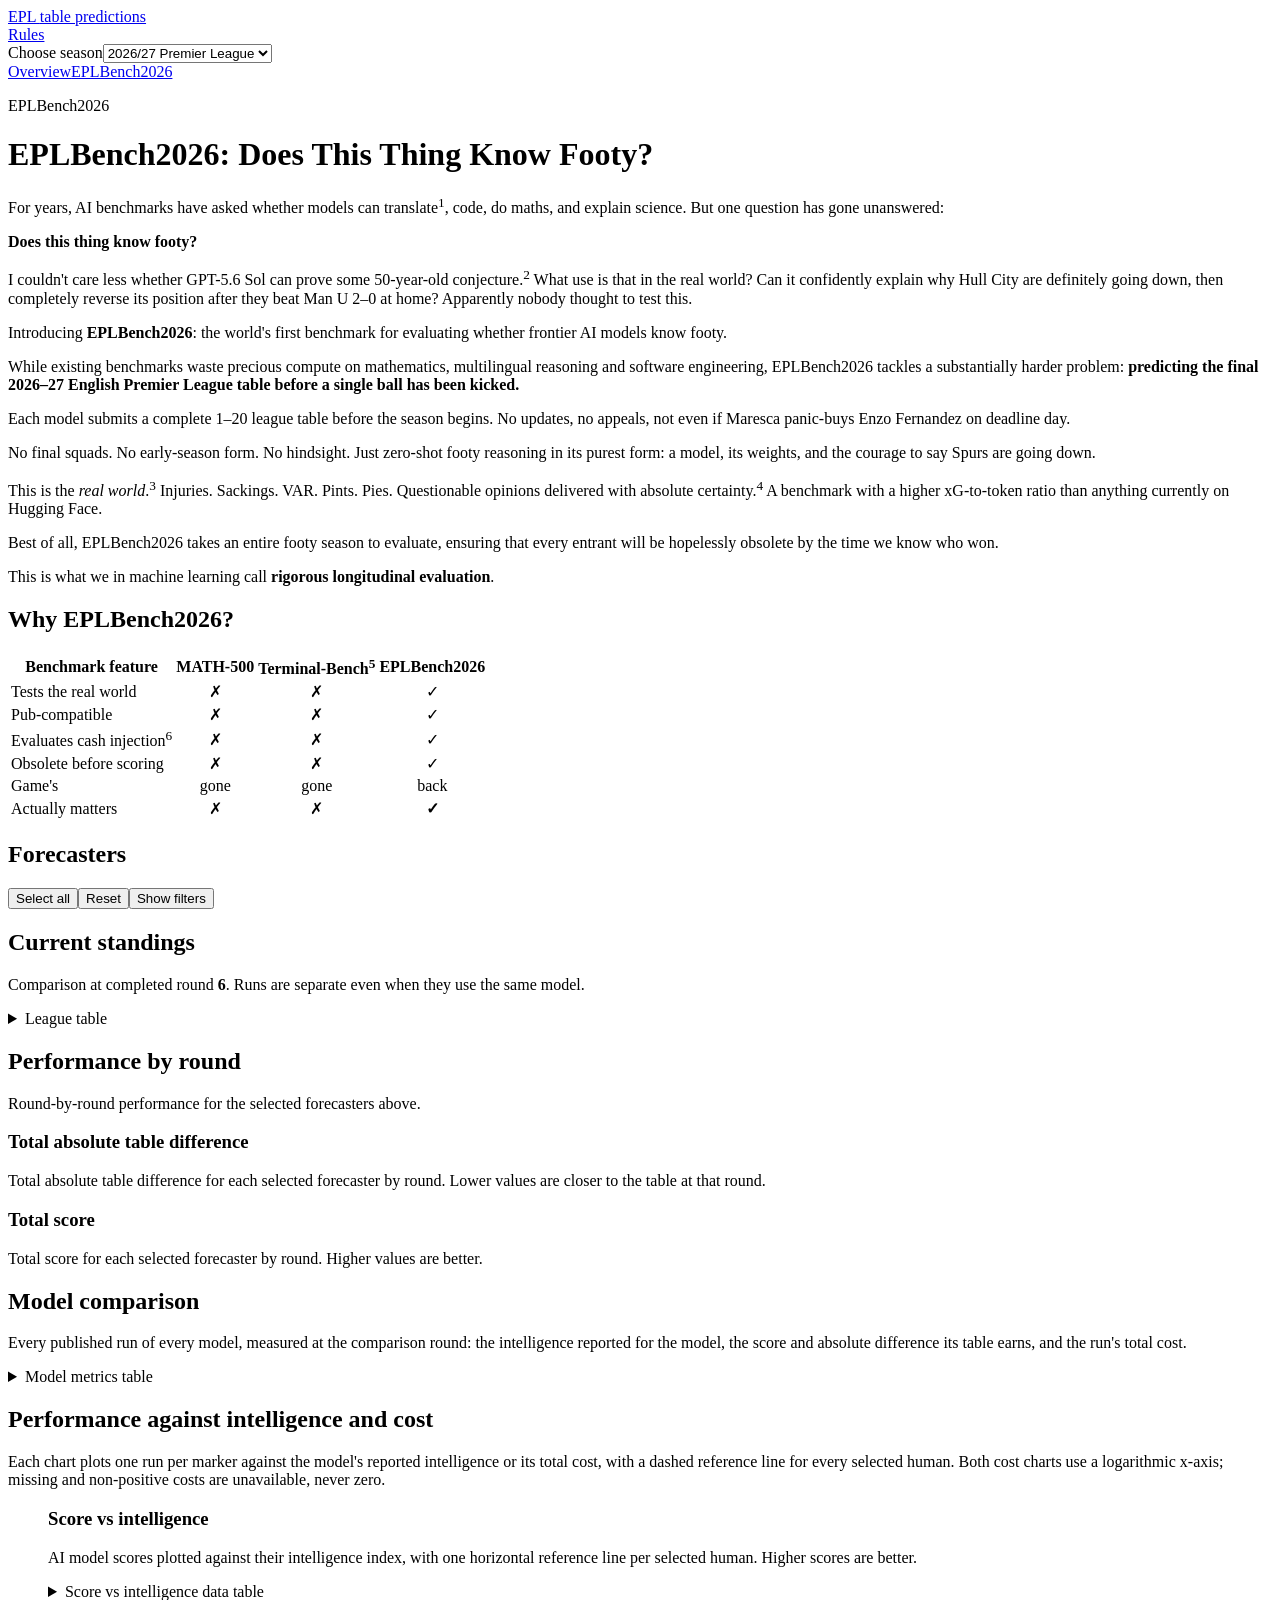
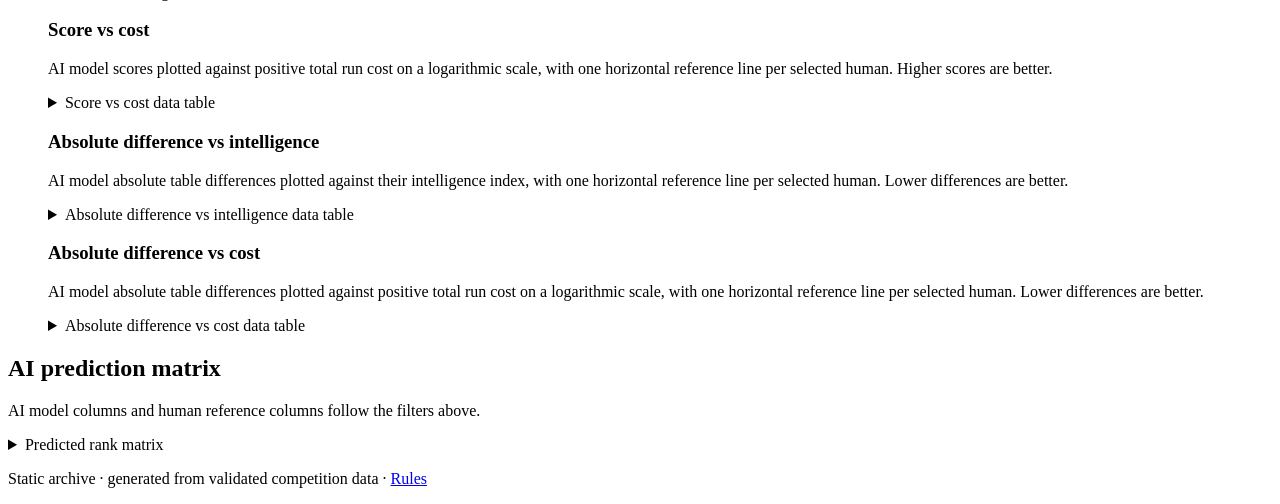
==== commit 5dce0f9e: "[pages] Deploy site built from 3adb410" ====
--- a/seasons/2026-2027/ai/index.html
+++ b/seasons/2026-2027/ai/index.html
@@ -57,7 +57,7 @@
 </tr>
 </tbody>
 </table>
-</div><section class="controls" aria-labelledby="forecaster-heading"><div class="actions"><h2 id="forecaster-heading" class="sr-only">Forecasters</h2><button type="button" data-select-all>Select all</button><button type="button" data-reset>Reset</button><button type="button" data-drawer aria-expanded="false" aria-controls="forecaster-filters">Show filters</button></div><div id="forecaster-filters" class="groups" data-forecasters data-default="ai" data-valid="nick,joel,tom,m-a,tildsy,mitch,pat,ken,pedro,ai-anthropic-claude-opus-4-8,ai-anthropic-claude-opus-5-anthropic-claude-opus-5,ai-google-gemini-3-7-flash,ai-moonshotai-kimi-k3,ai-anthropic-claude-opus-5-old-anthropic-claude-opus-5,ai-openai-gpt-5-5,ai-openai-gpt-5-6-sol,ai-openai-gpt-5-6-terra,ai-qwen-qwen3-8-2-4t-a95b,ai-x-ai-grok-4-5,ai-x-ai-grok-4-6,ai-z-ai-glm-5-3" hidden><fieldset class="group"><legend>Humans</legend><div class="group-actions"><button type="button" data-group-select="human">All</button><button type="button" data-group-clear="human">Clear</button></div><label><input type="checkbox" value="nick" data-forecaster-group="human"> Nick</label><label><input type="checkbox" value="joel" data-forecaster-group="human"> Joel</label><label><input type="checkbox" value="tom" data-forecaster-group="human"> Tom</label><label><input type="checkbox" value="m-a" data-forecaster-group="human"> M-A</label><label><input type="checkbox" value="tildsy" data-forecaster-group="human"> Tildsy</label><label><input type="checkbox" value="mitch" data-forecaster-group="human"> Mitch</label><label><input type="checkbox" value="pat" data-forecaster-group="human"> Pat</label><label><input type="checkbox" value="ken" data-forecaster-group="human"> Ken</label><label><input type="checkbox" value="pedro" data-forecaster-group="human"> Pedro</label></fieldset><fieldset class="group"><legend>AI forecasts</legend><div class="group-actions"><button type="button" data-group-select="ai">All</button><button type="button" data-group-clear="ai">Clear</button></div><label title="Anthropic: Claude Opus 4.8 · run anthropic--claude-opus-4.8"><input type="checkbox" value="ai-anthropic-claude-opus-4-8" data-forecaster-group="ai" checked> Opus 4.8<span class="sr-only"> (Anthropic: Claude Opus 4.8)</span></label><label title="Claude Opus 5 · run anthropic--claude-opus-5"><input type="checkbox" value="ai-anthropic-claude-opus-5-anthropic-claude-opus-5" data-forecaster-group="ai" checked> Opus 5<span class="sr-only"> (Claude Opus 5)</span></label><label title="Google: Gemini 3.7 Flash · run google--gemini-3.7-flash"><input type="checkbox" value="ai-google-gemini-3-7-flash" data-forecaster-group="ai" checked> Gemini 3.7 Flash<span class="sr-only"> (Google: Gemini 3.7 Flash)</span></label><label title="MoonshotAI: Kimi K3 · run moonshotai--kimi-k3"><input type="checkbox" value="ai-moonshotai-kimi-k3" data-forecaster-group="ai" checked> Kimi K3<span class="sr-only"> (MoonshotAI: Kimi K3)</span></label><label title="Claude Opus 5 (earlier run) · run old--anthropic--claude-opus-5"><input type="checkbox" value="ai-anthropic-claude-opus-5-old-anthropic-claude-opus-5" data-forecaster-group="ai" checked> Opus 5†<span class="sr-only"> (Claude Opus 5 (earlier run))</span></label><label title="OpenAI: GPT-5.5 · run openai--gpt-5.5"><input type="checkbox" value="ai-openai-gpt-5-5" data-forecaster-group="ai" checked> GPT-5.5<span class="sr-only"> (OpenAI: GPT-5.5)</span></label><label title="OpenAI: GPT-5.6 Sol · run openai--gpt-5.6-sol"><input type="checkbox" value="ai-openai-gpt-5-6-sol" data-forecaster-group="ai" checked> GPT-5.6 Sol<span class="sr-only"> (OpenAI: GPT-5.6 Sol)</span></label><label title="OpenAI: GPT-5.6 Terra · run openai--gpt-5.6-terra"><input type="checkbox" value="ai-openai-gpt-5-6-terra" data-forecaster-group="ai" checked> GPT-5.6 Terra<span class="sr-only"> (OpenAI: GPT-5.6 Terra)</span></label><label title="Qwen: Qwen3.8 2.4T A95B · run qwen--qwen3.8-2.4t-a95b"><input type="checkbox" value="ai-qwen-qwen3-8-2-4t-a95b" data-forecaster-group="ai" checked> Qwen3.8 2.4T<span class="sr-only"> (Qwen: Qwen3.8 2.4T A95B)</span></label><label title="SpaceXAI: Grok 4.5 · run x-ai--grok-4.5"><input type="checkbox" value="ai-x-ai-grok-4-5" data-forecaster-group="ai" checked> Grok 4.5<span class="sr-only"> (SpaceXAI: Grok 4.5)</span></label><label title="SpaceXAI: Grok 4.6 · run x-ai--grok-4.6"><input type="checkbox" value="ai-x-ai-grok-4-6" data-forecaster-group="ai" checked> Grok 4.6<span class="sr-only"> (SpaceXAI: Grok 4.6)</span></label><label title="Z.ai: GLM 5.3 · run z-ai--glm-5.3"><input type="checkbox" value="ai-z-ai-glm-5-3" data-forecaster-group="ai" checked> GLM 5.3<span class="sr-only"> (Z.ai: GLM 5.3)</span></label></fieldset></div><p class="live" aria-live="polite" data-announcement></p></section><section aria-labelledby="standings-title"><h2 id="standings-title">Current standings</h2><p>Comparison at completed round <strong>5</strong>. Runs are separate even when they use the same model.</p><details class="table-disclosure"><summary>League table</summary><div class="table-wrap standings-table-wrap" role="region" aria-label="Current league standings" tabindex="0"><table class="standings-table"><caption>Current league standings as of Sun Sep 20 2026</caption><thead><tr><th scope="col">Rank</th><th scope="col">Team</th><th scope="col">Played</th><th scope="col">W</th><th scope="col">D</th><th scope="col">L</th><th scope="col">GF</th><th scope="col">GA</th><th scope="col">GD</th><th scope="col">Points</th></tr></thead><tbody><tr><td>1</td><th scope="row">Manchester City</th><td>5</td><td>5</td><td>0</td><td>0</td><td>13</td><td>5</td><td>8</td><td><strong>15</strong></td></tr><tr><td>2</td><th scope="row">Arsenal</th><td>5</td><td>4</td><td>0</td><td>1</td><td>8</td><td>4</td><td>4</td><td><strong>12</strong></td></tr><tr><td>3</td><th scope="row">Brighton &amp; Hove Albion</th><td>5</td><td>3</td><td>1</td><td>1</td><td>16</td><td>5</td><td>11</td><td><strong>10</strong></td></tr><tr><td>4</td><th scope="row">Brentford</th><td>5</td><td>2</td><td>3</td><td>0</td><td>10</td><td>4</td><td>6</td><td><strong>9</strong></td></tr><tr><td>5</td><th scope="row">Leeds United</th><td>5</td><td>2</td><td>3</td><td>0</td><td>7</td><td>3</td><td>4</td><td><strong>9</strong></td></tr><tr><td>6</td><th scope="row">Liverpool</th><td>5</td><td>2</td><td>3</td><td>0</td><td>7</td><td>4</td><td>3</td><td><strong>9</strong></td></tr><tr><td>7</td><th scope="row">Everton</th><td>5</td><td>2</td><td>3</td><td>0</td><td>6</td><td>3</td><td>3</td><td><strong>9</strong></td></tr><tr><td>8</td><th scope="row">Hull City</th><td>5</td><td>2</td><td>2</td><td>1</td><td>6</td><td>4</td><td>2</td><td><strong>8</strong></td></tr><tr><td>9</td><th scope="row">Newcastle United</th><td>5</td><td>2</td><td>2</td><td>1</td><td>9</td><td>9</td><td>0</td><td><strong>8</strong></td></tr><tr><td>10</td><th scope="row">Chelsea</th><td>5</td><td>2</td><td>1</td><td>2</td><td>10</td><td>12</td><td>-2</td><td><strong>7</strong></td></tr><tr><td>11</td><th scope="row">Ipswich Town</th><td>5</td><td>2</td><td>0</td><td>3</td><td>7</td><td>11</td><td>-4</td><td><strong>6</strong></td></tr><tr><td>12</td><th scope="row">Manchester United</th><td>5</td><td>1</td><td>2</td><td>2</td><td>8</td><td>8</td><td>0</td><td><strong>5</strong></td></tr><tr><td>13</td><th scope="row">Nottingham Forest</th><td>5</td><td>1</td><td>2</td><td>2</td><td>4</td><td>5</td><td>-1</td><td><strong>5</strong></td></tr><tr><td>14</td><th scope="row">Sunderland</th><td>5</td><td>1</td><td>1</td><td>3</td><td>6</td><td>10</td><td>-4</td><td><strong>4</strong></td></tr><tr><td>15</td><th scope="row">Crystal Palace</th><td>5</td><td>1</td><td>1</td><td>3</td><td>6</td><td>11</td><td>-5</td><td><strong>4</strong></td></tr><tr><td>16</td><th scope="row">Aston Villa</th><td>5</td><td>1</td><td>1</td><td>3</td><td>4</td><td>9</td><td>-5</td><td><strong>4</strong></td></tr><tr><td>17</td><th scope="row">AFC Bournemouth</th><td>5</td><td>0</td><td>3</td><td>2</td><td>6</td><td>8</td><td>-2</td><td><strong>3</strong></td></tr><tr><td>18</td><th scope="row">Coventry City</th><td>5</td><td>1</td><td>0</td><td>4</td><td>1</td><td>10</td><td>-9</td><td><strong>3</strong></td></tr><tr><td>19</td><th scope="row">Fulham</th><td>5</td><td>0</td><td>2</td><td>3</td><td>5</td><td>8</td><td>-3</td><td><strong>2</strong></td></tr><tr><td>20</td><th scope="row">Tottenham Hotspur</th><td>5</td><td>0</td><td>2</td><td>3</td><td>2</td><td>8</td><td>-6</td><td><strong>2</strong></td></tr></tbody></table></div></details></section><section aria-labelledby="round-performance-title"><h2 id="round-performance-title">Performance by round</h2><p>Round-by-round performance for the selected forecasters above.</p><div class="split"><div><h3>Total absolute table difference</h3><p class="sr-only" id="ai-round-difference-description">Total absolute table difference for each selected forecaster by round. Lower values are closer to the table at that round.</p><div class="card chart" role="group" aria-label="Total absolute table difference by round" aria-describedby="ai-round-difference-description" data-chart="difference" data-rounds="[{&quot;round&quot;:1,&quot;complete&quot;:true,&quot;absoluteDifference&quot;:{&quot;nick&quot;:130,&quot;joel&quot;:136,&quot;tom&quot;:126,&quot;m-a&quot;:136,&quot;tildsy&quot;:130,&quot;mitch&quot;:126,&quot;pat&quot;:116,&quot;ken&quot;:130,&quot;pedro&quot;:130,&quot;gemini&quot;:128,&quot;last-year&quot;:120,&quot;ai-anthropic-claude-opus-4-8&quot;:134,&quot;ai-anthropic-claude-opus-5-anthropic-claude-opus-5&quot;:114,&quot;ai-google-gemini-3-7-flash&quot;:130,&quot;ai-moonshotai-kimi-k3&quot;:122,&quot;ai-anthropic-claude-opus-5-old-anthropic-claude-opus-5&quot;:128,&quot;ai-openai-gpt-5-5&quot;:130,&quot;ai-openai-gpt-5-6-sol&quot;:128,&quot;ai-openai-gpt-5-6-terra&quot;:134,&quot;ai-qwen-qwen3-8-2-4t-a95b&quot;:132,&quot;ai-x-ai-grok-4-5&quot;:134,&quot;ai-x-ai-grok-4-6&quot;:134,&quot;ai-z-ai-glm-5-3&quot;:114},&quot;totalScores&quot;:{&quot;nick&quot;:811,&quot;joel&quot;:785,&quot;tom&quot;:872,&quot;m-a&quot;:799,&quot;tildsy&quot;:836,&quot;mitch&quot;:918,&quot;pat&quot;:983,&quot;ken&quot;:828,&quot;pedro&quot;:788,&quot;gemini&quot;:854,&quot;last-year&quot;:928,&quot;ai-anthropic-claude-opus-4-8&quot;:814,&quot;ai-anthropic-claude-opus-5-anthropic-claude-opus-5&quot;:965,&quot;ai-google-gemini-3-7-flash&quot;:860,&quot;ai-moonshotai-kimi-k3&quot;:902,&quot;ai-anthropic-claude-opus-5-old-anthropic-claude-opus-5&quot;:837,&quot;ai-openai-gpt-5-5&quot;:855,&quot;ai-openai-gpt-5-6-sol&quot;:839,&quot;ai-openai-gpt-5-6-terra&quot;:798,&quot;ai-qwen-qwen3-8-2-4t-a95b&quot;:828,&quot;ai-x-ai-grok-4-5&quot;:813,&quot;ai-x-ai-grok-4-6&quot;:810,&quot;ai-z-ai-glm-5-3&quot;:987}},{&quot;round&quot;:2,&quot;complete&quot;:true,&quot;absoluteDifference&quot;:{&quot;nick&quot;:114,&quot;joel&quot;:112,&quot;tom&quot;:100,&quot;m-a&quot;:106,&quot;tildsy&quot;:114,&quot;mitch&quot;:106,&quot;pat&quot;:110,&quot;ken&quot;:112,&quot;pedro&quot;:110,&quot;gemini&quot;:110,&quot;last-year&quot;:110,&quot;ai-anthropic-claude-opus-4-8&quot;:112,&quot;ai-anthropic-claude-opus-5-anthropic-claude-opus-5&quot;:102,&quot;ai-google-gemini-3-7-flash&quot;:110,&quot;ai-moonshotai-kimi-k3&quot;:104,&quot;ai-anthropic-claude-opus-5-old-anthropic-claude-opus-5&quot;:112,&quot;ai-openai-gpt-5-5&quot;:110,&quot;ai-openai-gpt-5-6-sol&quot;:108,&quot;ai-openai-gpt-5-6-terra&quot;:112,&quot;ai-qwen-qwen3-8-2-4t-a95b&quot;:102,&quot;ai-x-ai-grok-4-5&quot;:104,&quot;ai-x-ai-grok-4-6&quot;:116,&quot;ai-z-ai-glm-5-3&quot;:102},&quot;totalScores&quot;:{&quot;nick&quot;:945,&quot;joel&quot;:905,&quot;tom&quot;:1076,&quot;m-a&quot;:1008,&quot;tildsy&quot;:944,&quot;mitch&quot;:1030,&quot;pat&quot;:953,&quot;ken&quot;:918,&quot;pedro&quot;:985,&quot;gemini&quot;:972,&quot;last-year&quot;:934,&quot;ai-anthropic-claude-opus-4-8&quot;:960,&quot;ai-anthropic-claude-opus-5-anthropic-claude-opus-5&quot;:1032,&quot;ai-google-gemini-3-7-flash&quot;:1013,&quot;ai-moonshotai-kimi-k3&quot;:1013,&quot;ai-anthropic-claude-opus-5-old-anthropic-claude-opus-5&quot;:971,&quot;ai-openai-gpt-5-5&quot;:1016,&quot;ai-openai-gpt-5-6-sol&quot;:1010,&quot;ai-openai-gpt-5-6-terra&quot;:1007,&quot;ai-qwen-qwen3-8-2-4t-a95b&quot;:1072,&quot;ai-x-ai-grok-4-5&quot;:1030,&quot;ai-x-ai-grok-4-6&quot;:965,&quot;ai-z-ai-glm-5-3&quot;:991}},{&quot;round&quot;:3,&quot;complete&quot;:true,&quot;absoluteDifference&quot;:{&quot;nick&quot;:110,&quot;joel&quot;:92,&quot;tom&quot;:90,&quot;m-a&quot;:92,&quot;tildsy&quot;:98,&quot;mitch&quot;:102,&quot;pat&quot;:100,&quot;ken&quot;:94,&quot;pedro&quot;:108,&quot;gemini&quot;:98,&quot;last-year&quot;:100,&quot;ai-anthropic-claude-opus-4-8&quot;:98,&quot;ai-anthropic-claude-opus-5-anthropic-claude-opus-5&quot;:94,&quot;ai-google-gemini-3-7-flash&quot;:96,&quot;ai-moonshotai-kimi-k3&quot;:88,&quot;ai-anthropic-claude-opus-5-old-anthropic-claude-opus-5&quot;:98,&quot;ai-openai-gpt-5-5&quot;:96,&quot;ai-openai-gpt-5-6-sol&quot;:98,&quot;ai-openai-gpt-5-6-terra&quot;:100,&quot;ai-qwen-qwen3-8-2-4t-a95b&quot;:86,&quot;ai-x-ai-grok-4-5&quot;:92,&quot;ai-x-ai-grok-4-6&quot;:102,&quot;ai-z-ai-glm-5-3&quot;:92},&quot;totalScores&quot;:{&quot;nick&quot;:932,&quot;joel&quot;:1073,&quot;tom&quot;:1148,&quot;m-a&quot;:1095,&quot;tildsy&quot;:1041,&quot;mitch&quot;:982,&quot;pat&quot;:990,&quot;ken&quot;:1099,&quot;pedro&quot;:944,&quot;gemini&quot;:1047,&quot;last-year&quot;:1016,&quot;ai-anthropic-claude-opus-4-8&quot;:1040,&quot;ai-anthropic-claude-opus-5-anthropic-claude-opus-5&quot;:1055,&quot;ai-google-gemini-3-7-flash&quot;:1048,&quot;ai-moonshotai-kimi-k3&quot;:1121,&quot;ai-anthropic-claude-opus-5-old-anthropic-claude-opus-5&quot;:1026,&quot;ai-openai-gpt-5-5&quot;:1052,&quot;ai-openai-gpt-5-6-sol&quot;:1006,&quot;ai-openai-gpt-5-6-terra&quot;:997,&quot;ai-qwen-qwen3-8-2-4t-a95b&quot;:1155,&quot;ai-x-ai-grok-4-5&quot;:1099,&quot;ai-x-ai-grok-4-6&quot;:990,&quot;ai-z-ai-glm-5-3&quot;:1057}},{&quot;round&quot;:4,&quot;complete&quot;:true,&quot;absoluteDifference&quot;:{&quot;nick&quot;:124,&quot;joel&quot;:118,&quot;tom&quot;:112,&quot;m-a&quot;:106,&quot;tildsy&quot;:108,&quot;mitch&quot;:110,&quot;pat&quot;:104,&quot;ken&quot;:116,&quot;pedro&quot;:114,&quot;gemini&quot;:110,&quot;last-year&quot;:108,&quot;ai-anthropic-claude-opus-4-8&quot;:110,&quot;ai-anthropic-claude-opus-5-anthropic-claude-opus-5&quot;:100,&quot;ai-google-gemini-3-7-flash&quot;:118,&quot;ai-moonshotai-kimi-k3&quot;:104,&quot;ai-anthropic-claude-opus-5-old-anthropic-claude-opus-5&quot;:100,&quot;ai-openai-gpt-5-5&quot;:118,&quot;ai-openai-gpt-5-6-sol&quot;:100,&quot;ai-openai-gpt-5-6-terra&quot;:104,&quot;ai-qwen-qwen3-8-2-4t-a95b&quot;:112,&quot;ai-x-ai-grok-4-5&quot;:116,&quot;ai-x-ai-grok-4-6&quot;:106,&quot;ai-z-ai-glm-5-3&quot;:102},&quot;totalScores&quot;:{&quot;nick&quot;:849,&quot;joel&quot;:884,&quot;tom&quot;:949,&quot;m-a&quot;:1022,&quot;tildsy&quot;:1047,&quot;mitch&quot;:991,&quot;pat&quot;:1041,&quot;ken&quot;:945,&quot;pedro&quot;:934,&quot;gemini&quot;:999,&quot;last-year&quot;:1030,&quot;ai-anthropic-claude-opus-4-8&quot;:984,&quot;ai-anthropic-claude-opus-5-anthropic-claude-opus-5&quot;:1036,&quot;ai-google-gemini-3-7-flash&quot;:898,&quot;ai-moonshotai-kimi-k3&quot;:1025,&quot;ai-anthropic-claude-opus-5-old-anthropic-claude-opus-5&quot;:1041,&quot;ai-openai-gpt-5-5&quot;:897,&quot;ai-openai-gpt-5-6-sol&quot;:1051,&quot;ai-openai-gpt-5-6-terra&quot;:1019,&quot;ai-qwen-qwen3-8-2-4t-a95b&quot;:964,&quot;ai-x-ai-grok-4-5&quot;:910,&quot;ai-x-ai-grok-4-6&quot;:986,&quot;ai-z-ai-glm-5-3&quot;:1059}},{&quot;round&quot;:5,&quot;complete&quot;:true,&quot;absoluteDifference&quot;:{&quot;nick&quot;:130,&quot;joel&quot;:118,&quot;tom&quot;:114,&quot;m-a&quot;:110,&quot;tildsy&quot;:110,&quot;mitch&quot;:116,&quot;pat&quot;:110,&quot;ken&quot;:116,&quot;pedro&quot;:120,&quot;gemini&quot;:116,&quot;last-year&quot;:104,&quot;ai-anthropic-claude-opus-4-8&quot;:112,&quot;ai-anthropic-claude-opus-5-anthropic-claude-opus-5&quot;:106,&quot;ai-google-gemini-3-7-flash&quot;:118,&quot;ai-moonshotai-kimi-k3&quot;:106,&quot;ai-anthropic-claude-opus-5-old-anthropic-claude-opus-5&quot;:108,&quot;ai-openai-gpt-5-5&quot;:118,&quot;ai-openai-gpt-5-6-sol&quot;:108,&quot;ai-openai-gpt-5-6-terra&quot;:112,&quot;ai-qwen-qwen3-8-2-4t-a95b&quot;:112,&quot;ai-x-ai-grok-4-5&quot;:114,&quot;ai-x-ai-grok-4-6&quot;:114,&quot;ai-z-ai-glm-5-3&quot;:102},&quot;totalScores&quot;:{&quot;nick&quot;:760,&quot;joel&quot;:899,&quot;tom&quot;:897,&quot;m-a&quot;:940,&quot;tildsy&quot;:926,&quot;mitch&quot;:874,&quot;pat&quot;:931,&quot;ken&quot;:896,&quot;pedro&quot;:848,&quot;gemini&quot;:915,&quot;last-year&quot;:1011,&quot;ai-anthropic-claude-opus-4-8&quot;:943,&quot;ai-anthropic-claude-opus-5-anthropic-claude-opus-5&quot;:942,&quot;ai-google-gemini-3-7-flash&quot;:855,&quot;ai-moonshotai-kimi-k3&quot;:953,&quot;ai-anthropic-claude-opus-5-old-anthropic-claude-opus-5&quot;:928,&quot;ai-openai-gpt-5-5&quot;:855,&quot;ai-openai-gpt-5-6-sol&quot;:925,&quot;ai-openai-gpt-5-6-terra&quot;:890,&quot;ai-qwen-qwen3-8-2-4t-a95b&quot;:901,&quot;ai-x-ai-grok-4-5&quot;:919,&quot;ai-x-ai-grok-4-6&quot;:881,&quot;ai-z-ai-glm-5-3&quot;:1001}}]" data-forecasters="[{&quot;id&quot;:&quot;nick&quot;,&quot;label&quot;:&quot;Nick&quot;,&quot;kind&quot;:&quot;human&quot;,&quot;order&quot;:1,&quot;source&quot;:&quot;predictions&quot;},{&quot;id&quot;:&quot;joel&quot;,&quot;label&quot;:&quot;Joel&quot;,&quot;kind&quot;:&quot;human&quot;,&quot;order&quot;:3,&quot;source&quot;:&quot;predictions&quot;},{&quot;id&quot;:&quot;tom&quot;,&quot;label&quot;:&quot;Tom&quot;,&quot;kind&quot;:&quot;human&quot;,&quot;order&quot;:10,&quot;source&quot;:&quot;predictions&quot;},{&quot;id&quot;:&quot;m-a&quot;,&quot;label&quot;:&quot;M-A&quot;,&quot;kind&quot;:&quot;human&quot;,&quot;order&quot;:9,&quot;source&quot;:&quot;predictions&quot;},{&quot;id&quot;:&quot;tildsy&quot;,&quot;label&quot;:&quot;Tildsy&quot;,&quot;kind&quot;:&quot;human&quot;,&quot;order&quot;:15,&quot;source&quot;:&quot;predictions&quot;},{&quot;id&quot;:&quot;mitch&quot;,&quot;label&quot;:&quot;Mitch&quot;,&quot;kind&quot;:&quot;human&quot;,&quot;order&quot;:11,&quot;source&quot;:&quot;predictions&quot;},{&quot;id&quot;:&quot;pat&quot;,&quot;label&quot;:&quot;Pat&quot;,&quot;kind&quot;:&quot;human&quot;,&quot;order&quot;:12,&quot;source&quot;:&quot;predictions&quot;},{&quot;id&quot;:&quot;ken&quot;,&quot;label&quot;:&quot;Ken&quot;,&quot;kind&quot;:&quot;human&quot;,&quot;order&quot;:13,&quot;source&quot;:&quot;predictions&quot;},{&quot;id&quot;:&quot;pedro&quot;,&quot;label&quot;:&quot;Pedro&quot;,&quot;kind&quot;:&quot;human&quot;,&quot;order&quot;:14,&quot;source&quot;:&quot;predictions&quot;},{&quot;id&quot;:&quot;ai-anthropic-claude-opus-4-8&quot;,&quot;label&quot;:&quot;Opus 4.8&quot;,&quot;kind&quot;:&quot;ai&quot;,&quot;order&quot;:26,&quot;source&quot;:&quot;ai&quot;,&quot;runId&quot;:&quot;anthropic--claude-opus-4.8&quot;,&quot;shortName&quot;:&quot;Opus 4.8&quot;,&quot;fullLabel&quot;:&quot;Anthropic: Claude Opus 4.8&quot;},{&quot;id&quot;:&quot;ai-anthropic-claude-opus-5-anthropic-claude-opus-5&quot;,&quot;label&quot;:&quot;Opus 5&quot;,&quot;kind&quot;:&quot;ai&quot;,&quot;order&quot;:27,&quot;source&quot;:&quot;ai&quot;,&quot;runId&quot;:&quot;anthropic--claude-opus-5&quot;,&quot;shortName&quot;:&quot;Opus 5&quot;,&quot;fullLabel&quot;:&quot;Claude Opus 5&quot;},{&quot;id&quot;:&quot;ai-google-gemini-3-7-flash&quot;,&quot;label&quot;:&quot;Gemini 3.7 Flash&quot;,&quot;kind&quot;:&quot;ai&quot;,&quot;order&quot;:29,&quot;source&quot;:&quot;ai&quot;,&quot;runId&quot;:&quot;google--gemini-3.7-flash&quot;,&quot;shortName&quot;:&quot;Gemini 3.7 Flash&quot;,&quot;fullLabel&quot;:&quot;Google: Gemini 3.7 Flash&quot;},{&quot;id&quot;:&quot;ai-moonshotai-kimi-k3&quot;,&quot;label&quot;:&quot;Kimi K3&quot;,&quot;kind&quot;:&quot;ai&quot;,&quot;order&quot;:30,&quot;source&quot;:&quot;ai&quot;,&quot;runId&quot;:&quot;moonshotai--kimi-k3&quot;,&quot;shortName&quot;:&quot;Kimi K3&quot;,&quot;fullLabel&quot;:&quot;MoonshotAI: Kimi K3&quot;},{&quot;id&quot;:&quot;ai-anthropic-claude-opus-5-old-anthropic-claude-opus-5&quot;,&quot;label&quot;:&quot;Opus 5†&quot;,&quot;kind&quot;:&quot;ai&quot;,&quot;order&quot;:28,&quot;source&quot;:&quot;ai&quot;,&quot;runId&quot;:&quot;old--anthropic--claude-opus-5&quot;,&quot;shortName&quot;:&quot;Opus 5†&quot;,&quot;fullLabel&quot;:&quot;Claude Opus 5 (earlier run)&quot;},{&quot;id&quot;:&quot;ai-openai-gpt-5-5&quot;,&quot;label&quot;:&quot;GPT-5.5&quot;,&quot;kind&quot;:&quot;ai&quot;,&quot;order&quot;:31,&quot;source&quot;:&quot;ai&quot;,&quot;runId&quot;:&quot;openai--gpt-5.5&quot;,&quot;shortName&quot;:&quot;GPT-5.5&quot;,&quot;fullLabel&quot;:&quot;OpenAI: GPT-5.5&quot;},{&quot;id&quot;:&quot;ai-openai-gpt-5-6-sol&quot;,&quot;label&quot;:&quot;GPT-5.6 Sol&quot;,&quot;kind&quot;:&quot;ai&quot;,&quot;order&quot;:32,&quot;source&quot;:&quot;ai&quot;,&quot;runId&quot;:&quot;openai--gpt-5.6-sol&quot;,&quot;shortName&quot;:&quot;GPT-5.6 Sol&quot;,&quot;fullLabel&quot;:&quot;OpenAI: GPT-5.6 Sol&quot;},{&quot;id&quot;:&quot;ai-openai-gpt-5-6-terra&quot;,&quot;label&quot;:&quot;GPT-5.6 Terra&quot;,&quot;kind&quot;:&quot;ai&quot;,&quot;order&quot;:33,&quot;source&quot;:&quot;ai&quot;,&quot;runId&quot;:&quot;openai--gpt-5.6-terra&quot;,&quot;shortName&quot;:&quot;GPT-5.6 Terra&quot;,&quot;fullLabel&quot;:&quot;OpenAI: GPT-5.6 Terra&quot;},{&quot;id&quot;:&quot;ai-qwen-qwen3-8-2-4t-a95b&quot;,&quot;label&quot;:&quot;Qwen3.8 2.4T&quot;,&quot;kind&quot;:&quot;ai&quot;,&quot;order&quot;:34,&quot;source&quot;:&quot;ai&quot;,&quot;runId&quot;:&quot;qwen--qwen3.8-2.4t-a95b&quot;,&quot;shortName&quot;:&quot;Qwen3.8 2.4T&quot;,&quot;fullLabel&quot;:&quot;Qwen: Qwen3.8 2.4T A95B&quot;},{&quot;id&quot;:&quot;ai-x-ai-grok-4-5&quot;,&quot;label&quot;:&quot;Grok 4.5&quot;,&quot;kind&quot;:&quot;ai&quot;,&quot;order&quot;:35,&quot;source&quot;:&quot;ai&quot;,&quot;runId&quot;:&quot;x-ai--grok-4.5&quot;,&quot;shortName&quot;:&quot;Grok 4.5&quot;,&quot;fullLabel&quot;:&quot;SpaceXAI: Grok 4.5&quot;},{&quot;id&quot;:&quot;ai-x-ai-grok-4-6&quot;,&quot;label&quot;:&quot;Grok 4.6&quot;,&quot;kind&quot;:&quot;ai&quot;,&quot;order&quot;:36,&quot;source&quot;:&quot;ai&quot;,&quot;runId&quot;:&quot;x-ai--grok-4.6&quot;,&quot;shortName&quot;:&quot;Grok 4.6&quot;,&quot;fullLabel&quot;:&quot;SpaceXAI: Grok 4.6&quot;},{&quot;id&quot;:&quot;ai-z-ai-glm-5-3&quot;,&quot;label&quot;:&quot;GLM 5.3&quot;,&quot;kind&quot;:&quot;ai&quot;,&quot;order&quot;:37,&quot;source&quot;:&quot;ai&quot;,&quot;runId&quot;:&quot;z-ai--glm-5.3&quot;,&quot;shortName&quot;:&quot;GLM 5.3&quot;,&quot;fullLabel&quot;:&quot;Z.ai: GLM 5.3&quot;}]"></div></div><div><h3>Total score</h3><p class="sr-only" id="ai-round-score-description">Total score for each selected forecaster by round. Higher values are better.</p><div class="card chart" role="group" aria-label="Total score by round" aria-describedby="ai-round-score-description" data-chart="score" data-rounds="[{&quot;round&quot;:1,&quot;complete&quot;:true,&quot;absoluteDifference&quot;:{&quot;nick&quot;:130,&quot;joel&quot;:136,&quot;tom&quot;:126,&quot;m-a&quot;:136,&quot;tildsy&quot;:130,&quot;mitch&quot;:126,&quot;pat&quot;:116,&quot;ken&quot;:130,&quot;pedro&quot;:130,&quot;gemini&quot;:128,&quot;last-year&quot;:120,&quot;ai-anthropic-claude-opus-4-8&quot;:134,&quot;ai-anthropic-claude-opus-5-anthropic-claude-opus-5&quot;:114,&quot;ai-google-gemini-3-7-flash&quot;:130,&quot;ai-moonshotai-kimi-k3&quot;:122,&quot;ai-anthropic-claude-opus-5-old-anthropic-claude-opus-5&quot;:128,&quot;ai-openai-gpt-5-5&quot;:130,&quot;ai-openai-gpt-5-6-sol&quot;:128,&quot;ai-openai-gpt-5-6-terra&quot;:134,&quot;ai-qwen-qwen3-8-2-4t-a95b&quot;:132,&quot;ai-x-ai-grok-4-5&quot;:134,&quot;ai-x-ai-grok-4-6&quot;:134,&quot;ai-z-ai-glm-5-3&quot;:114},&quot;totalScores&quot;:{&quot;nick&quot;:811,&quot;joel&quot;:785,&quot;tom&quot;:872,&quot;m-a&quot;:799,&quot;tildsy&quot;:836,&quot;mitch&quot;:918,&quot;pat&quot;:983,&quot;ken&quot;:828,&quot;pedro&quot;:788,&quot;gemini&quot;:854,&quot;last-year&quot;:928,&quot;ai-anthropic-claude-opus-4-8&quot;:814,&quot;ai-anthropic-claude-opus-5-anthropic-claude-opus-5&quot;:965,&quot;ai-google-gemini-3-7-flash&quot;:860,&quot;ai-moonshotai-kimi-k3&quot;:902,&quot;ai-anthropic-claude-opus-5-old-anthropic-claude-opus-5&quot;:837,&quot;ai-openai-gpt-5-5&quot;:855,&quot;ai-openai-gpt-5-6-sol&quot;:839,&quot;ai-openai-gpt-5-6-terra&quot;:798,&quot;ai-qwen-qwen3-8-2-4t-a95b&quot;:828,&quot;ai-x-ai-grok-4-5&quot;:813,&quot;ai-x-ai-grok-4-6&quot;:810,&quot;ai-z-ai-glm-5-3&quot;:987}},{&quot;round&quot;:2,&quot;complete&quot;:true,&quot;absoluteDifference&quot;:{&quot;nick&quot;:114,&quot;joel&quot;:112,&quot;tom&quot;:100,&quot;m-a&quot;:106,&quot;tildsy&quot;:114,&quot;mitch&quot;:106,&quot;pat&quot;:110,&quot;ken&quot;:112,&quot;pedro&quot;:110,&quot;gemini&quot;:110,&quot;last-year&quot;:110,&quot;ai-anthropic-claude-opus-4-8&quot;:112,&quot;ai-anthropic-claude-opus-5-anthropic-claude-opus-5&quot;:102,&quot;ai-google-gemini-3-7-flash&quot;:110,&quot;ai-moonshotai-kimi-k3&quot;:104,&quot;ai-anthropic-claude-opus-5-old-anthropic-claude-opus-5&quot;:112,&quot;ai-openai-gpt-5-5&quot;:110,&quot;ai-openai-gpt-5-6-sol&quot;:108,&quot;ai-openai-gpt-5-6-terra&quot;:112,&quot;ai-qwen-qwen3-8-2-4t-a95b&quot;:102,&quot;ai-x-ai-grok-4-5&quot;:104,&quot;ai-x-ai-grok-4-6&quot;:116,&quot;ai-z-ai-glm-5-3&quot;:102},&quot;totalScores&quot;:{&quot;nick&quot;:945,&quot;joel&quot;:905,&quot;tom&quot;:1076,&quot;m-a&quot;:1008,&quot;tildsy&quot;:944,&quot;mitch&quot;:1030,&quot;pat&quot;:953,&quot;ken&quot;:918,&quot;pedro&quot;:985,&quot;gemini&quot;:972,&quot;last-year&quot;:934,&quot;ai-anthropic-claude-opus-4-8&quot;:960,&quot;ai-anthropic-claude-opus-5-anthropic-claude-opus-5&quot;:1032,&quot;ai-google-gemini-3-7-flash&quot;:1013,&quot;ai-moonshotai-kimi-k3&quot;:1013,&quot;ai-anthropic-claude-opus-5-old-anthropic-claude-opus-5&quot;:971,&quot;ai-openai-gpt-5-5&quot;:1016,&quot;ai-openai-gpt-5-6-sol&quot;:1010,&quot;ai-openai-gpt-5-6-terra&quot;:1007,&quot;ai-qwen-qwen3-8-2-4t-a95b&quot;:1072,&quot;ai-x-ai-grok-4-5&quot;:1030,&quot;ai-x-ai-grok-4-6&quot;:965,&quot;ai-z-ai-glm-5-3&quot;:991}},{&quot;round&quot;:3,&quot;complete&quot;:true,&quot;absoluteDifference&quot;:{&quot;nick&quot;:110,&quot;joel&quot;:92,&quot;tom&quot;:90,&quot;m-a&quot;:92,&quot;tildsy&quot;:98,&quot;mitch&quot;:102,&quot;pat&quot;:100,&quot;ken&quot;:94,&quot;pedro&quot;:108,&quot;gemini&quot;:98,&quot;last-year&quot;:100,&quot;ai-anthropic-claude-opus-4-8&quot;:98,&quot;ai-anthropic-claude-opus-5-anthropic-claude-opus-5&quot;:94,&quot;ai-google-gemini-3-7-flash&quot;:96,&quot;ai-moonshotai-kimi-k3&quot;:88,&quot;ai-anthropic-claude-opus-5-old-anthropic-claude-opus-5&quot;:98,&quot;ai-openai-gpt-5-5&quot;:96,&quot;ai-openai-gpt-5-6-sol&quot;:98,&quot;ai-openai-gpt-5-6-terra&quot;:100,&quot;ai-qwen-qwen3-8-2-4t-a95b&quot;:86,&quot;ai-x-ai-grok-4-5&quot;:92,&quot;ai-x-ai-grok-4-6&quot;:102,&quot;ai-z-ai-glm-5-3&quot;:92},&quot;totalScores&quot;:{&quot;nick&quot;:932,&quot;joel&quot;:1073,&quot;tom&quot;:1148,&quot;m-a&quot;:1095,&quot;tildsy&quot;:1041,&quot;mitch&quot;:982,&quot;pat&quot;:990,&quot;ken&quot;:1099,&quot;pedro&quot;:944,&quot;gemini&quot;:1047,&quot;last-year&quot;:1016,&quot;ai-anthropic-claude-opus-4-8&quot;:1040,&quot;ai-anthropic-claude-opus-5-anthropic-claude-opus-5&quot;:1055,&quot;ai-google-gemini-3-7-flash&quot;:1048,&quot;ai-moonshotai-kimi-k3&quot;:1121,&quot;ai-anthropic-claude-opus-5-old-anthropic-claude-opus-5&quot;:1026,&quot;ai-openai-gpt-5-5&quot;:1052,&quot;ai-openai-gpt-5-6-sol&quot;:1006,&quot;ai-openai-gpt-5-6-terra&quot;:997,&quot;ai-qwen-qwen3-8-2-4t-a95b&quot;:1155,&quot;ai-x-ai-grok-4-5&quot;:1099,&quot;ai-x-ai-grok-4-6&quot;:990,&quot;ai-z-ai-glm-5-3&quot;:1057}},{&quot;round&quot;:4,&quot;complete&quot;:true,&quot;absoluteDifference&quot;:{&quot;nick&quot;:124,&quot;joel&quot;:118,&quot;tom&quot;:112,&quot;m-a&quot;:106,&quot;tildsy&quot;:108,&quot;mitch&quot;:110,&quot;pat&quot;:104,&quot;ken&quot;:116,&quot;pedro&quot;:114,&quot;gemini&quot;:110,&quot;last-year&quot;:108,&quot;ai-anthropic-claude-opus-4-8&quot;:110,&quot;ai-anthropic-claude-opus-5-anthropic-claude-opus-5&quot;:100,&quot;ai-google-gemini-3-7-flash&quot;:118,&quot;ai-moonshotai-kimi-k3&quot;:104,&quot;ai-anthropic-claude-opus-5-old-anthropic-claude-opus-5&quot;:100,&quot;ai-openai-gpt-5-5&quot;:118,&quot;ai-openai-gpt-5-6-sol&quot;:100,&quot;ai-openai-gpt-5-6-terra&quot;:104,&quot;ai-qwen-qwen3-8-2-4t-a95b&quot;:112,&quot;ai-x-ai-grok-4-5&quot;:116,&quot;ai-x-ai-grok-4-6&quot;:106,&quot;ai-z-ai-glm-5-3&quot;:102},&quot;totalScores&quot;:{&quot;nick&quot;:849,&quot;joel&quot;:884,&quot;tom&quot;:949,&quot;m-a&quot;:1022,&quot;tildsy&quot;:1047,&quot;mitch&quot;:991,&quot;pat&quot;:1041,&quot;ken&quot;:945,&quot;pedro&quot;:934,&quot;gemini&quot;:999,&quot;last-year&quot;:1030,&quot;ai-anthropic-claude-opus-4-8&quot;:984,&quot;ai-anthropic-claude-opus-5-anthropic-claude-opus-5&quot;:1036,&quot;ai-google-gemini-3-7-flash&quot;:898,&quot;ai-moonshotai-kimi-k3&quot;:1025,&quot;ai-anthropic-claude-opus-5-old-anthropic-claude-opus-5&quot;:1041,&quot;ai-openai-gpt-5-5&quot;:897,&quot;ai-openai-gpt-5-6-sol&quot;:1051,&quot;ai-openai-gpt-5-6-terra&quot;:1019,&quot;ai-qwen-qwen3-8-2-4t-a95b&quot;:964,&quot;ai-x-ai-grok-4-5&quot;:910,&quot;ai-x-ai-grok-4-6&quot;:986,&quot;ai-z-ai-glm-5-3&quot;:1059}},{&quot;round&quot;:5,&quot;complete&quot;:true,&quot;absoluteDifference&quot;:{&quot;nick&quot;:130,&quot;joel&quot;:118,&quot;tom&quot;:114,&quot;m-a&quot;:110,&quot;tildsy&quot;:110,&quot;mitch&quot;:116,&quot;pat&quot;:110,&quot;ken&quot;:116,&quot;pedro&quot;:120,&quot;gemini&quot;:116,&quot;last-year&quot;:104,&quot;ai-anthropic-claude-opus-4-8&quot;:112,&quot;ai-anthropic-claude-opus-5-anthropic-claude-opus-5&quot;:106,&quot;ai-google-gemini-3-7-flash&quot;:118,&quot;ai-moonshotai-kimi-k3&quot;:106,&quot;ai-anthropic-claude-opus-5-old-anthropic-claude-opus-5&quot;:108,&quot;ai-openai-gpt-5-5&quot;:118,&quot;ai-openai-gpt-5-6-sol&quot;:108,&quot;ai-openai-gpt-5-6-terra&quot;:112,&quot;ai-qwen-qwen3-8-2-4t-a95b&quot;:112,&quot;ai-x-ai-grok-4-5&quot;:114,&quot;ai-x-ai-grok-4-6&quot;:114,&quot;ai-z-ai-glm-5-3&quot;:102},&quot;totalScores&quot;:{&quot;nick&quot;:760,&quot;joel&quot;:899,&quot;tom&quot;:897,&quot;m-a&quot;:940,&quot;tildsy&quot;:926,&quot;mitch&quot;:874,&quot;pat&quot;:931,&quot;ken&quot;:896,&quot;pedro&quot;:848,&quot;gemini&quot;:915,&quot;last-year&quot;:1011,&quot;ai-anthropic-claude-opus-4-8&quot;:943,&quot;ai-anthropic-claude-opus-5-anthropic-claude-opus-5&quot;:942,&quot;ai-google-gemini-3-7-flash&quot;:855,&quot;ai-moonshotai-kimi-k3&quot;:953,&quot;ai-anthropic-claude-opus-5-old-anthropic-claude-opus-5&quot;:928,&quot;ai-openai-gpt-5-5&quot;:855,&quot;ai-openai-gpt-5-6-sol&quot;:925,&quot;ai-openai-gpt-5-6-terra&quot;:890,&quot;ai-qwen-qwen3-8-2-4t-a95b&quot;:901,&quot;ai-x-ai-grok-4-5&quot;:919,&quot;ai-x-ai-grok-4-6&quot;:881,&quot;ai-z-ai-glm-5-3&quot;:1001}}]" data-forecasters="[{&quot;id&quot;:&quot;nick&quot;,&quot;label&quot;:&quot;Nick&quot;,&quot;kind&quot;:&quot;human&quot;,&quot;order&quot;:1,&quot;source&quot;:&quot;predictions&quot;},{&quot;id&quot;:&quot;joel&quot;,&quot;label&quot;:&quot;Joel&quot;,&quot;kind&quot;:&quot;human&quot;,&quot;order&quot;:3,&quot;source&quot;:&quot;predictions&quot;},{&quot;id&quot;:&quot;tom&quot;,&quot;label&quot;:&quot;Tom&quot;,&quot;kind&quot;:&quot;human&quot;,&quot;order&quot;:10,&quot;source&quot;:&quot;predictions&quot;},{&quot;id&quot;:&quot;m-a&quot;,&quot;label&quot;:&quot;M-A&quot;,&quot;kind&quot;:&quot;human&quot;,&quot;order&quot;:9,&quot;source&quot;:&quot;predictions&quot;},{&quot;id&quot;:&quot;tildsy&quot;,&quot;label&quot;:&quot;Tildsy&quot;,&quot;kind&quot;:&quot;human&quot;,&quot;order&quot;:15,&quot;source&quot;:&quot;predictions&quot;},{&quot;id&quot;:&quot;mitch&quot;,&quot;label&quot;:&quot;Mitch&quot;,&quot;kind&quot;:&quot;human&quot;,&quot;order&quot;:11,&quot;source&quot;:&quot;predictions&quot;},{&quot;id&quot;:&quot;pat&quot;,&quot;label&quot;:&quot;Pat&quot;,&quot;kind&quot;:&quot;human&quot;,&quot;order&quot;:12,&quot;source&quot;:&quot;predictions&quot;},{&quot;id&quot;:&quot;ken&quot;,&quot;label&quot;:&quot;Ken&quot;,&quot;kind&quot;:&quot;human&quot;,&quot;order&quot;:13,&quot;source&quot;:&quot;predictions&quot;},{&quot;id&quot;:&quot;pedro&quot;,&quot;label&quot;:&quot;Pedro&quot;,&quot;kind&quot;:&quot;human&quot;,&quot;order&quot;:14,&quot;source&quot;:&quot;predictions&quot;},{&quot;id&quot;:&quot;ai-anthropic-claude-opus-4-8&quot;,&quot;label&quot;:&quot;Opus 4.8&quot;,&quot;kind&quot;:&quot;ai&quot;,&quot;order&quot;:26,&quot;source&quot;:&quot;ai&quot;,&quot;runId&quot;:&quot;anthropic--claude-opus-4.8&quot;,&quot;shortName&quot;:&quot;Opus 4.8&quot;,&quot;fullLabel&quot;:&quot;Anthropic: Claude Opus 4.8&quot;},{&quot;id&quot;:&quot;ai-anthropic-claude-opus-5-anthropic-claude-opus-5&quot;,&quot;label&quot;:&quot;Opus 5&quot;,&quot;kind&quot;:&quot;ai&quot;,&quot;order&quot;:27,&quot;source&quot;:&quot;ai&quot;,&quot;runId&quot;:&quot;anthropic--claude-opus-5&quot;,&quot;shortName&quot;:&quot;Opus 5&quot;,&quot;fullLabel&quot;:&quot;Claude Opus 5&quot;},{&quot;id&quot;:&quot;ai-google-gemini-3-7-flash&quot;,&quot;label&quot;:&quot;Gemini 3.7 Flash&quot;,&quot;kind&quot;:&quot;ai&quot;,&quot;order&quot;:29,&quot;source&quot;:&quot;ai&quot;,&quot;runId&quot;:&quot;google--gemini-3.7-flash&quot;,&quot;shortName&quot;:&quot;Gemini 3.7 Flash&quot;,&quot;fullLabel&quot;:&quot;Google: Gemini 3.7 Flash&quot;},{&quot;id&quot;:&quot;ai-moonshotai-kimi-k3&quot;,&quot;label&quot;:&quot;Kimi K3&quot;,&quot;kind&quot;:&quot;ai&quot;,&quot;order&quot;:30,&quot;source&quot;:&quot;ai&quot;,&quot;runId&quot;:&quot;moonshotai--kimi-k3&quot;,&quot;shortName&quot;:&quot;Kimi K3&quot;,&quot;fullLabel&quot;:&quot;MoonshotAI: Kimi K3&quot;},{&quot;id&quot;:&quot;ai-anthropic-claude-opus-5-old-anthropic-claude-opus-5&quot;,&quot;label&quot;:&quot;Opus 5†&quot;,&quot;kind&quot;:&quot;ai&quot;,&quot;order&quot;:28,&quot;source&quot;:&quot;ai&quot;,&quot;runId&quot;:&quot;old--anthropic--claude-opus-5&quot;,&quot;shortName&quot;:&quot;Opus 5†&quot;,&quot;fullLabel&quot;:&quot;Claude Opus 5 (earlier run)&quot;},{&quot;id&quot;:&quot;ai-openai-gpt-5-5&quot;,&quot;label&quot;:&quot;GPT-5.5&quot;,&quot;kind&quot;:&quot;ai&quot;,&quot;order&quot;:31,&quot;source&quot;:&quot;ai&quot;,&quot;runId&quot;:&quot;openai--gpt-5.5&quot;,&quot;shortName&quot;:&quot;GPT-5.5&quot;,&quot;fullLabel&quot;:&quot;OpenAI: GPT-5.5&quot;},{&quot;id&quot;:&quot;ai-openai-gpt-5-6-sol&quot;,&quot;label&quot;:&quot;GPT-5.6 Sol&quot;,&quot;kind&quot;:&quot;ai&quot;,&quot;order&quot;:32,&quot;source&quot;:&quot;ai&quot;,&quot;runId&quot;:&quot;openai--gpt-5.6-sol&quot;,&quot;shortName&quot;:&quot;GPT-5.6 Sol&quot;,&quot;fullLabel&quot;:&quot;OpenAI: GPT-5.6 Sol&quot;},{&quot;id&quot;:&quot;ai-openai-gpt-5-6-terra&quot;,&quot;label&quot;:&quot;GPT-5.6 Terra&quot;,&quot;kind&quot;:&quot;ai&quot;,&quot;order&quot;:33,&quot;source&quot;:&quot;ai&quot;,&quot;runId&quot;:&quot;openai--gpt-5.6-terra&quot;,&quot;shortName&quot;:&quot;GPT-5.6 Terra&quot;,&quot;fullLabel&quot;:&quot;OpenAI: GPT-5.6 Terra&quot;},{&quot;id&quot;:&quot;ai-qwen-qwen3-8-2-4t-a95b&quot;,&quot;label&quot;:&quot;Qwen3.8 2.4T&quot;,&quot;kind&quot;:&quot;ai&quot;,&quot;order&quot;:34,&quot;source&quot;:&quot;ai&quot;,&quot;runId&quot;:&quot;qwen--qwen3.8-2.4t-a95b&quot;,&quot;shortName&quot;:&quot;Qwen3.8 2.4T&quot;,&quot;fullLabel&quot;:&quot;Qwen: Qwen3.8 2.4T A95B&quot;},{&quot;id&quot;:&quot;ai-x-ai-grok-4-5&quot;,&quot;label&quot;:&quot;Grok 4.5&quot;,&quot;kind&quot;:&quot;ai&quot;,&quot;order&quot;:35,&quot;source&quot;:&quot;ai&quot;,&quot;runId&quot;:&quot;x-ai--grok-4.5&quot;,&quot;shortName&quot;:&quot;Grok 4.5&quot;,&quot;fullLabel&quot;:&quot;SpaceXAI: Grok 4.5&quot;},{&quot;id&quot;:&quot;ai-x-ai-grok-4-6&quot;,&quot;label&quot;:&quot;Grok 4.6&quot;,&quot;kind&quot;:&quot;ai&quot;,&quot;order&quot;:36,&quot;source&quot;:&quot;ai&quot;,&quot;runId&quot;:&quot;x-ai--grok-4.6&quot;,&quot;shortName&quot;:&quot;Grok 4.6&quot;,&quot;fullLabel&quot;:&quot;SpaceXAI: Grok 4.6&quot;},{&quot;id&quot;:&quot;ai-z-ai-glm-5-3&quot;,&quot;label&quot;:&quot;GLM 5.3&quot;,&quot;kind&quot;:&quot;ai&quot;,&quot;order&quot;:37,&quot;source&quot;:&quot;ai&quot;,&quot;runId&quot;:&quot;z-ai--glm-5.3&quot;,&quot;shortName&quot;:&quot;GLM 5.3&quot;,&quot;fullLabel&quot;:&quot;Z.ai: GLM 5.3&quot;}]"></div></div></div></section><section id="ai-analysis" aria-labelledby="models-title"><h2 id="models-title">Model comparison</h2><p>Every published run of every model, measured at the comparison round: the intelligence reported for the model, the score and absolute difference its table earns, and the run's total cost.</p><details class="table-disclosure"><summary>Model metrics table</summary><div class="table-wrap" role="region" aria-label="AI model comparison" tabindex="0"><table id="model-table"><caption>AI model runs and comparison metrics</caption><thead><tr><th scope="col" aria-sort="none"><button class="sort-button" type="button" data-sort="0" data-sort-label="Model" aria-label="Sort by Model">Model</button></th><th scope="col" aria-sort="none"><button class="sort-button" type="button" data-sort="1" data-sort-label="Intelligence" aria-label="Sort by Intelligence">Intelligence</button></th><th scope="col" aria-sort="none"><button class="sort-button" type="button" data-sort="2" data-sort-label="Score" aria-label="Sort by Score">Score</button></th><th scope="col" aria-sort="none"><button class="sort-button" type="button" data-sort="3" data-sort-label="Absolute difference" aria-label="Sort by Absolute difference">Absolute difference</button></th><th scope="col" aria-sort="none"><button class="sort-button" type="button" data-sort="4" data-sort-label="Cost" aria-label="Sort by Cost">Cost</button></th><th scope="col">Reasons</th></tr></thead><tbody><tr data-model="old--anthropic--claude-opus-5"><th scope="row" data-sort-value="Opus 5†"><span tabindex="0" class="model-details" data-model-details data-tooltip="Full name: Claude Opus 5 (earlier run). Provider: anthropic. Model ID: anthropic/claude-opus-5. Run ID: old--anthropic--claude-opus-5. Thinking level: max. Request count: 68. Cost: $8.04. Cost status: matched." aria-describedby="model-details-old--anthropic--claude-opus-5">Opus 5†</span><span id="model-details-old--anthropic--claude-opus-5" hidden>Full name: Claude Opus 5 (earlier run). Provider: anthropic. Model ID: anthropic/claude-opus-5. Run ID: old--anthropic--claude-opus-5. Thinking level: max. Request count: 68. Cost: $8.04. Cost status: matched.</span></th><td data-sort-value="63.1">63.1</td><td data-sort-value="928">928</td><td data-sort-value="108">108</td><td data-sort-value="8.043453">$8.04</td><td><button type="button" data-reasoning="old--anthropic--claude-opus-5" aria-label="Reasons for Opus 5†" aria-haspopup="dialog" aria-controls="reasoning-dialog">Reasons</button><template id="reason-old--anthropic--claude-opus-5"><div data-model-title="Opus 5†"><dl class="model-metadata"><div><dt>Full name</dt><dd>Claude Opus 5 (earlier run)</dd></div><div><dt>Provider</dt><dd>anthropic</dd></div><div><dt>Model ID</dt><dd>anthropic/claude-opus-5</dd></div><div><dt>Run ID</dt><dd>old--anthropic--claude-opus-5</dd></div><div><dt>Intelligence</dt><dd>63.1</dd></div><div><dt>Thinking level</dt><dd>max</dd></div><div><dt>Request count</dt><dd>68</dd></div><div><dt>Cost</dt><dd>$8.04</dd></div><div><dt>Cost status</dt><dd>matched</dd></div></dl><div><h2>2026/27 Premier League — Predicted Final Table</h2>
+</div><section class="controls" aria-labelledby="forecaster-heading"><div class="actions"><h2 id="forecaster-heading" class="sr-only">Forecasters</h2><button type="button" data-select-all>Select all</button><button type="button" data-reset>Reset</button><button type="button" data-drawer aria-expanded="false" aria-controls="forecaster-filters">Show filters</button></div><div id="forecaster-filters" class="groups" data-forecasters data-default="ai" data-valid="nick,joel,tom,m-a,tildsy,mitch,pat,ken,pedro,ai-anthropic-claude-opus-4-8,ai-anthropic-claude-opus-5-anthropic-claude-opus-5,ai-google-gemini-3-7-flash,ai-moonshotai-kimi-k3,ai-anthropic-claude-opus-5-old-anthropic-claude-opus-5,ai-openai-gpt-5-5,ai-openai-gpt-5-6-sol,ai-openai-gpt-5-6-terra,ai-qwen-qwen3-8-2-4t-a95b,ai-x-ai-grok-4-5,ai-x-ai-grok-4-6,ai-z-ai-glm-5-3" hidden><fieldset class="group"><legend>Humans</legend><div class="group-actions"><button type="button" data-group-select="human">All</button><button type="button" data-group-clear="human">Clear</button></div><label><input type="checkbox" value="nick" data-forecaster-group="human"> Nick</label><label><input type="checkbox" value="joel" data-forecaster-group="human"> Joel</label><label><input type="checkbox" value="tom" data-forecaster-group="human"> Tom</label><label><input type="checkbox" value="m-a" data-forecaster-group="human"> M-A</label><label><input type="checkbox" value="tildsy" data-forecaster-group="human"> Tildsy</label><label><input type="checkbox" value="mitch" data-forecaster-group="human"> Mitch</label><label><input type="checkbox" value="pat" data-forecaster-group="human"> Pat</label><label><input type="checkbox" value="ken" data-forecaster-group="human"> Ken</label><label><input type="checkbox" value="pedro" data-forecaster-group="human"> Pedro</label></fieldset><fieldset class="group"><legend>AI forecasts</legend><div class="group-actions"><button type="button" data-group-select="ai">All</button><button type="button" data-group-clear="ai">Clear</button></div><label title="Anthropic: Claude Opus 4.8 · run anthropic--claude-opus-4.8"><input type="checkbox" value="ai-anthropic-claude-opus-4-8" data-forecaster-group="ai" checked> Opus 4.8<span class="sr-only"> (Anthropic: Claude Opus 4.8)</span></label><label title="Claude Opus 5 · run anthropic--claude-opus-5"><input type="checkbox" value="ai-anthropic-claude-opus-5-anthropic-claude-opus-5" data-forecaster-group="ai" checked> Opus 5<span class="sr-only"> (Claude Opus 5)</span></label><label title="Google: Gemini 3.7 Flash · run google--gemini-3.7-flash"><input type="checkbox" value="ai-google-gemini-3-7-flash" data-forecaster-group="ai" checked> Gemini 3.7 Flash<span class="sr-only"> (Google: Gemini 3.7 Flash)</span></label><label title="MoonshotAI: Kimi K3 · run moonshotai--kimi-k3"><input type="checkbox" value="ai-moonshotai-kimi-k3" data-forecaster-group="ai" checked> Kimi K3<span class="sr-only"> (MoonshotAI: Kimi K3)</span></label><label title="Claude Opus 5 (earlier run) · run old--anthropic--claude-opus-5"><input type="checkbox" value="ai-anthropic-claude-opus-5-old-anthropic-claude-opus-5" data-forecaster-group="ai" checked> Opus 5†<span class="sr-only"> (Claude Opus 5 (earlier run))</span></label><label title="OpenAI: GPT-5.5 · run openai--gpt-5.5"><input type="checkbox" value="ai-openai-gpt-5-5" data-forecaster-group="ai" checked> GPT-5.5<span class="sr-only"> (OpenAI: GPT-5.5)</span></label><label title="OpenAI: GPT-5.6 Sol · run openai--gpt-5.6-sol"><input type="checkbox" value="ai-openai-gpt-5-6-sol" data-forecaster-group="ai" checked> GPT-5.6 Sol<span class="sr-only"> (OpenAI: GPT-5.6 Sol)</span></label><label title="OpenAI: GPT-5.6 Terra · run openai--gpt-5.6-terra"><input type="checkbox" value="ai-openai-gpt-5-6-terra" data-forecaster-group="ai" checked> GPT-5.6 Terra<span class="sr-only"> (OpenAI: GPT-5.6 Terra)</span></label><label title="Qwen: Qwen3.8 2.4T A95B · run qwen--qwen3.8-2.4t-a95b"><input type="checkbox" value="ai-qwen-qwen3-8-2-4t-a95b" data-forecaster-group="ai" checked> Qwen3.8 2.4T<span class="sr-only"> (Qwen: Qwen3.8 2.4T A95B)</span></label><label title="SpaceXAI: Grok 4.5 · run x-ai--grok-4.5"><input type="checkbox" value="ai-x-ai-grok-4-5" data-forecaster-group="ai" checked> Grok 4.5<span class="sr-only"> (SpaceXAI: Grok 4.5)</span></label><label title="SpaceXAI: Grok 4.6 · run x-ai--grok-4.6"><input type="checkbox" value="ai-x-ai-grok-4-6" data-forecaster-group="ai" checked> Grok 4.6<span class="sr-only"> (SpaceXAI: Grok 4.6)</span></label><label title="Z.ai: GLM 5.3 · run z-ai--glm-5.3"><input type="checkbox" value="ai-z-ai-glm-5-3" data-forecaster-group="ai" checked> GLM 5.3<span class="sr-only"> (Z.ai: GLM 5.3)</span></label></fieldset></div><p class="live" aria-live="polite" data-announcement></p></section><section aria-labelledby="standings-title"><h2 id="standings-title">Current standings</h2><p>Comparison at completed round <strong>6</strong>. Runs are separate even when they use the same model.</p><details class="table-disclosure"><summary>League table</summary><div class="table-wrap standings-table-wrap" role="region" aria-label="Current league standings" tabindex="0"><table class="standings-table"><caption>Current league standings as of Mon Oct 12 2026</caption><thead><tr><th scope="col">Rank</th><th scope="col">Team</th><th scope="col">Played</th><th scope="col">W</th><th scope="col">D</th><th scope="col">L</th><th scope="col">GF</th><th scope="col">GA</th><th scope="col">GD</th><th scope="col">Points</th></tr></thead><tbody><tr><td>1</td><th scope="row">Manchester City</th><td>6</td><td>6</td><td>0</td><td>0</td><td>16</td><td>5</td><td>11</td><td><strong>18</strong></td></tr><tr><td>2</td><th scope="row">Arsenal</th><td>6</td><td>5</td><td>0</td><td>1</td><td>10</td><td>5</td><td>5</td><td><strong>15</strong></td></tr><tr><td>3</td><th scope="row">Brighton &amp; Hove Albion</th><td>6</td><td>4</td><td>1</td><td>1</td><td>18</td><td>5</td><td>13</td><td><strong>13</strong></td></tr><tr><td>4</td><th scope="row">Brentford</th><td>6</td><td>2</td><td>4</td><td>0</td><td>12</td><td>6</td><td>6</td><td><strong>10</strong></td></tr><tr><td>5</td><th scope="row">Everton</th><td>6</td><td>2</td><td>4</td><td>0</td><td>8</td><td>5</td><td>3</td><td><strong>10</strong></td></tr><tr><td>6</td><th scope="row">Chelsea</th><td>6</td><td>3</td><td>1</td><td>2</td><td>15</td><td>13</td><td>2</td><td><strong>10</strong></td></tr><tr><td>7</td><th scope="row">Leeds United</th><td>6</td><td>2</td><td>3</td><td>1</td><td>8</td><td>5</td><td>3</td><td><strong>9</strong></td></tr><tr><td>8</td><th scope="row">Hull City</th><td>6</td><td>2</td><td>3</td><td>1</td><td>8</td><td>6</td><td>2</td><td><strong>9</strong></td></tr><tr><td>9</td><th scope="row">Liverpool</th><td>6</td><td>2</td><td>3</td><td>1</td><td>7</td><td>7</td><td>0</td><td><strong>9</strong></td></tr><tr><td>10</td><th scope="row">Ipswich Town</th><td>6</td><td>3</td><td>0</td><td>3</td><td>9</td><td>12</td><td>-3</td><td><strong>9</strong></td></tr><tr><td>11</td><th scope="row">Newcastle United</th><td>6</td><td>2</td><td>2</td><td>2</td><td>10</td><td>13</td><td>-3</td><td><strong>8</strong></td></tr><tr><td>12</td><th scope="row">Crystal Palace</th><td>6</td><td>2</td><td>1</td><td>3</td><td>9</td><td>12</td><td>-3</td><td><strong>7</strong></td></tr><tr><td>13</td><th scope="row">Manchester United</th><td>6</td><td>1</td><td>3</td><td>2</td><td>9</td><td>9</td><td>0</td><td><strong>6</strong></td></tr><tr><td>14</td><th scope="row">Coventry City</th><td>6</td><td>2</td><td>0</td><td>4</td><td>5</td><td>11</td><td>-6</td><td><strong>6</strong></td></tr><tr><td>15</td><th scope="row">Nottingham Forest</th><td>6</td><td>1</td><td>2</td><td>3</td><td>5</td><td>8</td><td>-3</td><td><strong>5</strong></td></tr><tr><td>16</td><th scope="row">Aston Villa</th><td>6</td><td>1</td><td>2</td><td>3</td><td>6</td><td>11</td><td>-5</td><td><strong>5</strong></td></tr><tr><td>17</td><th scope="row">Sunderland</th><td>6</td><td>1</td><td>1</td><td>4</td><td>6</td><td>12</td><td>-6</td><td><strong>4</strong></td></tr><tr><td>18</td><th scope="row">AFC Bournemouth</th><td>6</td><td>0</td><td>3</td><td>3</td><td>7</td><td>13</td><td>-6</td><td><strong>3</strong></td></tr><tr><td>19</td><th scope="row">Tottenham Hotspur</th><td>6</td><td>0</td><td>3</td><td>3</td><td>3</td><td>9</td><td>-6</td><td><strong>3</strong></td></tr><tr><td>20</td><th scope="row">Fulham</th><td>6</td><td>0</td><td>2</td><td>4</td><td>6</td><td>10</td><td>-4</td><td><strong>2</strong></td></tr></tbody></table></div></details></section><section aria-labelledby="round-performance-title"><h2 id="round-performance-title">Performance by round</h2><p>Round-by-round performance for the selected forecasters above.</p><div class="split"><div><h3>Total absolute table difference</h3><p class="sr-only" id="ai-round-difference-description">Total absolute table difference for each selected forecaster by round. Lower values are closer to the table at that round.</p><div class="card chart" role="group" aria-label="Total absolute table difference by round" aria-describedby="ai-round-difference-description" data-chart="difference" data-rounds="[{&quot;round&quot;:1,&quot;complete&quot;:true,&quot;absoluteDifference&quot;:{&quot;nick&quot;:130,&quot;joel&quot;:136,&quot;tom&quot;:126,&quot;m-a&quot;:136,&quot;tildsy&quot;:130,&quot;mitch&quot;:126,&quot;pat&quot;:116,&quot;ken&quot;:130,&quot;pedro&quot;:130,&quot;gemini&quot;:128,&quot;last-year&quot;:120,&quot;ai-anthropic-claude-opus-4-8&quot;:134,&quot;ai-anthropic-claude-opus-5-anthropic-claude-opus-5&quot;:114,&quot;ai-google-gemini-3-7-flash&quot;:130,&quot;ai-moonshotai-kimi-k3&quot;:122,&quot;ai-anthropic-claude-opus-5-old-anthropic-claude-opus-5&quot;:128,&quot;ai-openai-gpt-5-5&quot;:130,&quot;ai-openai-gpt-5-6-sol&quot;:128,&quot;ai-openai-gpt-5-6-terra&quot;:134,&quot;ai-qwen-qwen3-8-2-4t-a95b&quot;:132,&quot;ai-x-ai-grok-4-5&quot;:134,&quot;ai-x-ai-grok-4-6&quot;:134,&quot;ai-z-ai-glm-5-3&quot;:114},&quot;totalScores&quot;:{&quot;nick&quot;:811,&quot;joel&quot;:785,&quot;tom&quot;:872,&quot;m-a&quot;:799,&quot;tildsy&quot;:836,&quot;mitch&quot;:918,&quot;pat&quot;:983,&quot;ken&quot;:828,&quot;pedro&quot;:788,&quot;gemini&quot;:854,&quot;last-year&quot;:928,&quot;ai-anthropic-claude-opus-4-8&quot;:814,&quot;ai-anthropic-claude-opus-5-anthropic-claude-opus-5&quot;:965,&quot;ai-google-gemini-3-7-flash&quot;:860,&quot;ai-moonshotai-kimi-k3&quot;:902,&quot;ai-anthropic-claude-opus-5-old-anthropic-claude-opus-5&quot;:837,&quot;ai-openai-gpt-5-5&quot;:855,&quot;ai-openai-gpt-5-6-sol&quot;:839,&quot;ai-openai-gpt-5-6-terra&quot;:798,&quot;ai-qwen-qwen3-8-2-4t-a95b&quot;:828,&quot;ai-x-ai-grok-4-5&quot;:813,&quot;ai-x-ai-grok-4-6&quot;:810,&quot;ai-z-ai-glm-5-3&quot;:987}},{&quot;round&quot;:2,&quot;complete&quot;:true,&quot;absoluteDifference&quot;:{&quot;nick&quot;:114,&quot;joel&quot;:112,&quot;tom&quot;:100,&quot;m-a&quot;:106,&quot;tildsy&quot;:114,&quot;mitch&quot;:106,&quot;pat&quot;:110,&quot;ken&quot;:112,&quot;pedro&quot;:110,&quot;gemini&quot;:110,&quot;last-year&quot;:110,&quot;ai-anthropic-claude-opus-4-8&quot;:112,&quot;ai-anthropic-claude-opus-5-anthropic-claude-opus-5&quot;:102,&quot;ai-google-gemini-3-7-flash&quot;:110,&quot;ai-moonshotai-kimi-k3&quot;:104,&quot;ai-anthropic-claude-opus-5-old-anthropic-claude-opus-5&quot;:112,&quot;ai-openai-gpt-5-5&quot;:110,&quot;ai-openai-gpt-5-6-sol&quot;:108,&quot;ai-openai-gpt-5-6-terra&quot;:112,&quot;ai-qwen-qwen3-8-2-4t-a95b&quot;:102,&quot;ai-x-ai-grok-4-5&quot;:104,&quot;ai-x-ai-grok-4-6&quot;:116,&quot;ai-z-ai-glm-5-3&quot;:102},&quot;totalScores&quot;:{&quot;nick&quot;:945,&quot;joel&quot;:905,&quot;tom&quot;:1076,&quot;m-a&quot;:1008,&quot;tildsy&quot;:944,&quot;mitch&quot;:1030,&quot;pat&quot;:953,&quot;ken&quot;:918,&quot;pedro&quot;:985,&quot;gemini&quot;:972,&quot;last-year&quot;:934,&quot;ai-anthropic-claude-opus-4-8&quot;:960,&quot;ai-anthropic-claude-opus-5-anthropic-claude-opus-5&quot;:1032,&quot;ai-google-gemini-3-7-flash&quot;:1013,&quot;ai-moonshotai-kimi-k3&quot;:1013,&quot;ai-anthropic-claude-opus-5-old-anthropic-claude-opus-5&quot;:971,&quot;ai-openai-gpt-5-5&quot;:1016,&quot;ai-openai-gpt-5-6-sol&quot;:1010,&quot;ai-openai-gpt-5-6-terra&quot;:1007,&quot;ai-qwen-qwen3-8-2-4t-a95b&quot;:1072,&quot;ai-x-ai-grok-4-5&quot;:1030,&quot;ai-x-ai-grok-4-6&quot;:965,&quot;ai-z-ai-glm-5-3&quot;:991}},{&quot;round&quot;:3,&quot;complete&quot;:true,&quot;absoluteDifference&quot;:{&quot;nick&quot;:110,&quot;joel&quot;:92,&quot;tom&quot;:90,&quot;m-a&quot;:92,&quot;tildsy&quot;:98,&quot;mitch&quot;:102,&quot;pat&quot;:100,&quot;ken&quot;:94,&quot;pedro&quot;:108,&quot;gemini&quot;:98,&quot;last-year&quot;:100,&quot;ai-anthropic-claude-opus-4-8&quot;:98,&quot;ai-anthropic-claude-opus-5-anthropic-claude-opus-5&quot;:94,&quot;ai-google-gemini-3-7-flash&quot;:96,&quot;ai-moonshotai-kimi-k3&quot;:88,&quot;ai-anthropic-claude-opus-5-old-anthropic-claude-opus-5&quot;:98,&quot;ai-openai-gpt-5-5&quot;:96,&quot;ai-openai-gpt-5-6-sol&quot;:98,&quot;ai-openai-gpt-5-6-terra&quot;:100,&quot;ai-qwen-qwen3-8-2-4t-a95b&quot;:86,&quot;ai-x-ai-grok-4-5&quot;:92,&quot;ai-x-ai-grok-4-6&quot;:102,&quot;ai-z-ai-glm-5-3&quot;:92},&quot;totalScores&quot;:{&quot;nick&quot;:932,&quot;joel&quot;:1073,&quot;tom&quot;:1148,&quot;m-a&quot;:1095,&quot;tildsy&quot;:1041,&quot;mitch&quot;:982,&quot;pat&quot;:990,&quot;ken&quot;:1099,&quot;pedro&quot;:944,&quot;gemini&quot;:1047,&quot;last-year&quot;:1016,&quot;ai-anthropic-claude-opus-4-8&quot;:1040,&quot;ai-anthropic-claude-opus-5-anthropic-claude-opus-5&quot;:1055,&quot;ai-google-gemini-3-7-flash&quot;:1048,&quot;ai-moonshotai-kimi-k3&quot;:1121,&quot;ai-anthropic-claude-opus-5-old-anthropic-claude-opus-5&quot;:1026,&quot;ai-openai-gpt-5-5&quot;:1052,&quot;ai-openai-gpt-5-6-sol&quot;:1006,&quot;ai-openai-gpt-5-6-terra&quot;:997,&quot;ai-qwen-qwen3-8-2-4t-a95b&quot;:1155,&quot;ai-x-ai-grok-4-5&quot;:1099,&quot;ai-x-ai-grok-4-6&quot;:990,&quot;ai-z-ai-glm-5-3&quot;:1057}},{&quot;round&quot;:4,&quot;complete&quot;:true,&quot;absoluteDifference&quot;:{&quot;nick&quot;:124,&quot;joel&quot;:118,&quot;tom&quot;:112,&quot;m-a&quot;:106,&quot;tildsy&quot;:108,&quot;mitch&quot;:110,&quot;pat&quot;:104,&quot;ken&quot;:116,&quot;pedro&quot;:114,&quot;gemini&quot;:110,&quot;last-year&quot;:108,&quot;ai-anthropic-claude-opus-4-8&quot;:110,&quot;ai-anthropic-claude-opus-5-anthropic-claude-opus-5&quot;:100,&quot;ai-google-gemini-3-7-flash&quot;:118,&quot;ai-moonshotai-kimi-k3&quot;:104,&quot;ai-anthropic-claude-opus-5-old-anthropic-claude-opus-5&quot;:100,&quot;ai-openai-gpt-5-5&quot;:118,&quot;ai-openai-gpt-5-6-sol&quot;:100,&quot;ai-openai-gpt-5-6-terra&quot;:104,&quot;ai-qwen-qwen3-8-2-4t-a95b&quot;:112,&quot;ai-x-ai-grok-4-5&quot;:116,&quot;ai-x-ai-grok-4-6&quot;:106,&quot;ai-z-ai-glm-5-3&quot;:102},&quot;totalScores&quot;:{&quot;nick&quot;:849,&quot;joel&quot;:884,&quot;tom&quot;:949,&quot;m-a&quot;:1022,&quot;tildsy&quot;:1047,&quot;mitch&quot;:991,&quot;pat&quot;:1041,&quot;ken&quot;:945,&quot;pedro&quot;:934,&quot;gemini&quot;:999,&quot;last-year&quot;:1030,&quot;ai-anthropic-claude-opus-4-8&quot;:984,&quot;ai-anthropic-claude-opus-5-anthropic-claude-opus-5&quot;:1036,&quot;ai-google-gemini-3-7-flash&quot;:898,&quot;ai-moonshotai-kimi-k3&quot;:1025,&quot;ai-anthropic-claude-opus-5-old-anthropic-claude-opus-5&quot;:1041,&quot;ai-openai-gpt-5-5&quot;:897,&quot;ai-openai-gpt-5-6-sol&quot;:1051,&quot;ai-openai-gpt-5-6-terra&quot;:1019,&quot;ai-qwen-qwen3-8-2-4t-a95b&quot;:964,&quot;ai-x-ai-grok-4-5&quot;:910,&quot;ai-x-ai-grok-4-6&quot;:986,&quot;ai-z-ai-glm-5-3&quot;:1059}},{&quot;round&quot;:5,&quot;complete&quot;:true,&quot;absoluteDifference&quot;:{&quot;nick&quot;:130,&quot;joel&quot;:118,&quot;tom&quot;:114,&quot;m-a&quot;:110,&quot;tildsy&quot;:110,&quot;mitch&quot;:116,&quot;pat&quot;:110,&quot;ken&quot;:116,&quot;pedro&quot;:120,&quot;gemini&quot;:116,&quot;last-year&quot;:104,&quot;ai-anthropic-claude-opus-4-8&quot;:112,&quot;ai-anthropic-claude-opus-5-anthropic-claude-opus-5&quot;:106,&quot;ai-google-gemini-3-7-flash&quot;:118,&quot;ai-moonshotai-kimi-k3&quot;:106,&quot;ai-anthropic-claude-opus-5-old-anthropic-claude-opus-5&quot;:108,&quot;ai-openai-gpt-5-5&quot;:118,&quot;ai-openai-gpt-5-6-sol&quot;:108,&quot;ai-openai-gpt-5-6-terra&quot;:112,&quot;ai-qwen-qwen3-8-2-4t-a95b&quot;:112,&quot;ai-x-ai-grok-4-5&quot;:114,&quot;ai-x-ai-grok-4-6&quot;:114,&quot;ai-z-ai-glm-5-3&quot;:102},&quot;totalScores&quot;:{&quot;nick&quot;:760,&quot;joel&quot;:899,&quot;tom&quot;:897,&quot;m-a&quot;:940,&quot;tildsy&quot;:926,&quot;mitch&quot;:874,&quot;pat&quot;:931,&quot;ken&quot;:896,&quot;pedro&quot;:848,&quot;gemini&quot;:915,&quot;last-year&quot;:1011,&quot;ai-anthropic-claude-opus-4-8&quot;:943,&quot;ai-anthropic-claude-opus-5-anthropic-claude-opus-5&quot;:942,&quot;ai-google-gemini-3-7-flash&quot;:855,&quot;ai-moonshotai-kimi-k3&quot;:953,&quot;ai-anthropic-claude-opus-5-old-anthropic-claude-opus-5&quot;:928,&quot;ai-openai-gpt-5-5&quot;:855,&quot;ai-openai-gpt-5-6-sol&quot;:925,&quot;ai-openai-gpt-5-6-terra&quot;:890,&quot;ai-qwen-qwen3-8-2-4t-a95b&quot;:901,&quot;ai-x-ai-grok-4-5&quot;:919,&quot;ai-x-ai-grok-4-6&quot;:881,&quot;ai-z-ai-glm-5-3&quot;:1001}},{&quot;round&quot;:6,&quot;complete&quot;:true,&quot;absoluteDifference&quot;:{&quot;nick&quot;:130,&quot;joel&quot;:126,&quot;tom&quot;:126,&quot;m-a&quot;:126,&quot;tildsy&quot;:120,&quot;mitch&quot;:124,&quot;pat&quot;:116,&quot;ken&quot;:126,&quot;pedro&quot;:120,&quot;gemini&quot;:124,&quot;last-year&quot;:120,&quot;ai-anthropic-claude-opus-4-8&quot;:120,&quot;ai-anthropic-claude-opus-5-anthropic-claude-opus-5&quot;:112,&quot;ai-google-gemini-3-7-flash&quot;:118,&quot;ai-moonshotai-kimi-k3&quot;:114,&quot;ai-anthropic-claude-opus-5-old-anthropic-claude-opus-5&quot;:110,&quot;ai-openai-gpt-5-5&quot;:118,&quot;ai-openai-gpt-5-6-sol&quot;:110,&quot;ai-openai-gpt-5-6-terra&quot;:110,&quot;ai-qwen-qwen3-8-2-4t-a95b&quot;:118,&quot;ai-x-ai-grok-4-5&quot;:124,&quot;ai-x-ai-grok-4-6&quot;:114,&quot;ai-z-ai-glm-5-3&quot;:112},&quot;totalScores&quot;:{&quot;nick&quot;:774,&quot;joel&quot;:804,&quot;tom&quot;:804,&quot;m-a&quot;:801,&quot;tildsy&quot;:864,&quot;mitch&quot;:875,&quot;pat&quot;:872,&quot;ken&quot;:825,&quot;pedro&quot;:848,&quot;gemini&quot;:827,&quot;last-year&quot;:864,&quot;ai-anthropic-claude-opus-4-8&quot;:853,&quot;ai-anthropic-claude-opus-5-anthropic-claude-opus-5&quot;:884,&quot;ai-google-gemini-3-7-flash&quot;:893,&quot;ai-moonshotai-kimi-k3&quot;:894,&quot;ai-anthropic-claude-opus-5-old-anthropic-claude-opus-5&quot;:919,&quot;ai-openai-gpt-5-5&quot;:879,&quot;ai-openai-gpt-5-6-sol&quot;:911,&quot;ai-openai-gpt-5-6-terra&quot;:915,&quot;ai-qwen-qwen3-8-2-4t-a95b&quot;:867,&quot;ai-x-ai-grok-4-5&quot;:827,&quot;ai-x-ai-grok-4-6&quot;:895,&quot;ai-z-ai-glm-5-3&quot;:920}}]" data-forecasters="[{&quot;id&quot;:&quot;nick&quot;,&quot;label&quot;:&quot;Nick&quot;,&quot;kind&quot;:&quot;human&quot;,&quot;order&quot;:1,&quot;source&quot;:&quot;predictions&quot;},{&quot;id&quot;:&quot;joel&quot;,&quot;label&quot;:&quot;Joel&quot;,&quot;kind&quot;:&quot;human&quot;,&quot;order&quot;:3,&quot;source&quot;:&quot;predictions&quot;},{&quot;id&quot;:&quot;tom&quot;,&quot;label&quot;:&quot;Tom&quot;,&quot;kind&quot;:&quot;human&quot;,&quot;order&quot;:10,&quot;source&quot;:&quot;predictions&quot;},{&quot;id&quot;:&quot;m-a&quot;,&quot;label&quot;:&quot;M-A&quot;,&quot;kind&quot;:&quot;human&quot;,&quot;order&quot;:9,&quot;source&quot;:&quot;predictions&quot;},{&quot;id&quot;:&quot;tildsy&quot;,&quot;label&quot;:&quot;Tildsy&quot;,&quot;kind&quot;:&quot;human&quot;,&quot;order&quot;:15,&quot;source&quot;:&quot;predictions&quot;},{&quot;id&quot;:&quot;mitch&quot;,&quot;label&quot;:&quot;Mitch&quot;,&quot;kind&quot;:&quot;human&quot;,&quot;order&quot;:11,&quot;source&quot;:&quot;predictions&quot;},{&quot;id&quot;:&quot;pat&quot;,&quot;label&quot;:&quot;Pat&quot;,&quot;kind&quot;:&quot;human&quot;,&quot;order&quot;:12,&quot;source&quot;:&quot;predictions&quot;},{&quot;id&quot;:&quot;ken&quot;,&quot;label&quot;:&quot;Ken&quot;,&quot;kind&quot;:&quot;human&quot;,&quot;order&quot;:13,&quot;source&quot;:&quot;predictions&quot;},{&quot;id&quot;:&quot;pedro&quot;,&quot;label&quot;:&quot;Pedro&quot;,&quot;kind&quot;:&quot;human&quot;,&quot;order&quot;:14,&quot;source&quot;:&quot;predictions&quot;},{&quot;id&quot;:&quot;ai-anthropic-claude-opus-4-8&quot;,&quot;label&quot;:&quot;Opus 4.8&quot;,&quot;kind&quot;:&quot;ai&quot;,&quot;order&quot;:26,&quot;source&quot;:&quot;ai&quot;,&quot;runId&quot;:&quot;anthropic--claude-opus-4.8&quot;,&quot;shortName&quot;:&quot;Opus 4.8&quot;,&quot;fullLabel&quot;:&quot;Anthropic: Claude Opus 4.8&quot;},{&quot;id&quot;:&quot;ai-anthropic-claude-opus-5-anthropic-claude-opus-5&quot;,&quot;label&quot;:&quot;Opus 5&quot;,&quot;kind&quot;:&quot;ai&quot;,&quot;order&quot;:27,&quot;source&quot;:&quot;ai&quot;,&quot;runId&quot;:&quot;anthropic--claude-opus-5&quot;,&quot;shortName&quot;:&quot;Opus 5&quot;,&quot;fullLabel&quot;:&quot;Claude Opus 5&quot;},{&quot;id&quot;:&quot;ai-google-gemini-3-7-flash&quot;,&quot;label&quot;:&quot;Gemini 3.7 Flash&quot;,&quot;kind&quot;:&quot;ai&quot;,&quot;order&quot;:29,&quot;source&quot;:&quot;ai&quot;,&quot;runId&quot;:&quot;google--gemini-3.7-flash&quot;,&quot;shortName&quot;:&quot;Gemini 3.7 Flash&quot;,&quot;fullLabel&quot;:&quot;Google: Gemini 3.7 Flash&quot;},{&quot;id&quot;:&quot;ai-moonshotai-kimi-k3&quot;,&quot;label&quot;:&quot;Kimi K3&quot;,&quot;kind&quot;:&quot;ai&quot;,&quot;order&quot;:30,&quot;source&quot;:&quot;ai&quot;,&quot;runId&quot;:&quot;moonshotai--kimi-k3&quot;,&quot;shortName&quot;:&quot;Kimi K3&quot;,&quot;fullLabel&quot;:&quot;MoonshotAI: Kimi K3&quot;},{&quot;id&quot;:&quot;ai-anthropic-claude-opus-5-old-anthropic-claude-opus-5&quot;,&quot;label&quot;:&quot;Opus 5†&quot;,&quot;kind&quot;:&quot;ai&quot;,&quot;order&quot;:28,&quot;source&quot;:&quot;ai&quot;,&quot;runId&quot;:&quot;old--anthropic--claude-opus-5&quot;,&quot;shortName&quot;:&quot;Opus 5†&quot;,&quot;fullLabel&quot;:&quot;Claude Opus 5 (earlier run)&quot;},{&quot;id&quot;:&quot;ai-openai-gpt-5-5&quot;,&quot;label&quot;:&quot;GPT-5.5&quot;,&quot;kind&quot;:&quot;ai&quot;,&quot;order&quot;:31,&quot;source&quot;:&quot;ai&quot;,&quot;runId&quot;:&quot;openai--gpt-5.5&quot;,&quot;shortName&quot;:&quot;GPT-5.5&quot;,&quot;fullLabel&quot;:&quot;OpenAI: GPT-5.5&quot;},{&quot;id&quot;:&quot;ai-openai-gpt-5-6-sol&quot;,&quot;label&quot;:&quot;GPT-5.6 Sol&quot;,&quot;kind&quot;:&quot;ai&quot;,&quot;order&quot;:32,&quot;source&quot;:&quot;ai&quot;,&quot;runId&quot;:&quot;openai--gpt-5.6-sol&quot;,&quot;shortName&quot;:&quot;GPT-5.6 Sol&quot;,&quot;fullLabel&quot;:&quot;OpenAI: GPT-5.6 Sol&quot;},{&quot;id&quot;:&quot;ai-openai-gpt-5-6-terra&quot;,&quot;label&quot;:&quot;GPT-5.6 Terra&quot;,&quot;kind&quot;:&quot;ai&quot;,&quot;order&quot;:33,&quot;source&quot;:&quot;ai&quot;,&quot;runId&quot;:&quot;openai--gpt-5.6-terra&quot;,&quot;shortName&quot;:&quot;GPT-5.6 Terra&quot;,&quot;fullLabel&quot;:&quot;OpenAI: GPT-5.6 Terra&quot;},{&quot;id&quot;:&quot;ai-qwen-qwen3-8-2-4t-a95b&quot;,&quot;label&quot;:&quot;Qwen3.8 2.4T&quot;,&quot;kind&quot;:&quot;ai&quot;,&quot;order&quot;:34,&quot;source&quot;:&quot;ai&quot;,&quot;runId&quot;:&quot;qwen--qwen3.8-2.4t-a95b&quot;,&quot;shortName&quot;:&quot;Qwen3.8 2.4T&quot;,&quot;fullLabel&quot;:&quot;Qwen: Qwen3.8 2.4T A95B&quot;},{&quot;id&quot;:&quot;ai-x-ai-grok-4-5&quot;,&quot;label&quot;:&quot;Grok 4.5&quot;,&quot;kind&quot;:&quot;ai&quot;,&quot;order&quot;:35,&quot;source&quot;:&quot;ai&quot;,&quot;runId&quot;:&quot;x-ai--grok-4.5&quot;,&quot;shortName&quot;:&quot;Grok 4.5&quot;,&quot;fullLabel&quot;:&quot;SpaceXAI: Grok 4.5&quot;},{&quot;id&quot;:&quot;ai-x-ai-grok-4-6&quot;,&quot;label&quot;:&quot;Grok 4.6&quot;,&quot;kind&quot;:&quot;ai&quot;,&quot;order&quot;:36,&quot;source&quot;:&quot;ai&quot;,&quot;runId&quot;:&quot;x-ai--grok-4.6&quot;,&quot;shortName&quot;:&quot;Grok 4.6&quot;,&quot;fullLabel&quot;:&quot;SpaceXAI: Grok 4.6&quot;},{&quot;id&quot;:&quot;ai-z-ai-glm-5-3&quot;,&quot;label&quot;:&quot;GLM 5.3&quot;,&quot;kind&quot;:&quot;ai&quot;,&quot;order&quot;:37,&quot;source&quot;:&quot;ai&quot;,&quot;runId&quot;:&quot;z-ai--glm-5.3&quot;,&quot;shortName&quot;:&quot;GLM 5.3&quot;,&quot;fullLabel&quot;:&quot;Z.ai: GLM 5.3&quot;}]"></div></div><div><h3>Total score</h3><p class="sr-only" id="ai-round-score-description">Total score for each selected forecaster by round. Higher values are better.</p><div class="card chart" role="group" aria-label="Total score by round" aria-describedby="ai-round-score-description" data-chart="score" data-rounds="[{&quot;round&quot;:1,&quot;complete&quot;:true,&quot;absoluteDifference&quot;:{&quot;nick&quot;:130,&quot;joel&quot;:136,&quot;tom&quot;:126,&quot;m-a&quot;:136,&quot;tildsy&quot;:130,&quot;mitch&quot;:126,&quot;pat&quot;:116,&quot;ken&quot;:130,&quot;pedro&quot;:130,&quot;gemini&quot;:128,&quot;last-year&quot;:120,&quot;ai-anthropic-claude-opus-4-8&quot;:134,&quot;ai-anthropic-claude-opus-5-anthropic-claude-opus-5&quot;:114,&quot;ai-google-gemini-3-7-flash&quot;:130,&quot;ai-moonshotai-kimi-k3&quot;:122,&quot;ai-anthropic-claude-opus-5-old-anthropic-claude-opus-5&quot;:128,&quot;ai-openai-gpt-5-5&quot;:130,&quot;ai-openai-gpt-5-6-sol&quot;:128,&quot;ai-openai-gpt-5-6-terra&quot;:134,&quot;ai-qwen-qwen3-8-2-4t-a95b&quot;:132,&quot;ai-x-ai-grok-4-5&quot;:134,&quot;ai-x-ai-grok-4-6&quot;:134,&quot;ai-z-ai-glm-5-3&quot;:114},&quot;totalScores&quot;:{&quot;nick&quot;:811,&quot;joel&quot;:785,&quot;tom&quot;:872,&quot;m-a&quot;:799,&quot;tildsy&quot;:836,&quot;mitch&quot;:918,&quot;pat&quot;:983,&quot;ken&quot;:828,&quot;pedro&quot;:788,&quot;gemini&quot;:854,&quot;last-year&quot;:928,&quot;ai-anthropic-claude-opus-4-8&quot;:814,&quot;ai-anthropic-claude-opus-5-anthropic-claude-opus-5&quot;:965,&quot;ai-google-gemini-3-7-flash&quot;:860,&quot;ai-moonshotai-kimi-k3&quot;:902,&quot;ai-anthropic-claude-opus-5-old-anthropic-claude-opus-5&quot;:837,&quot;ai-openai-gpt-5-5&quot;:855,&quot;ai-openai-gpt-5-6-sol&quot;:839,&quot;ai-openai-gpt-5-6-terra&quot;:798,&quot;ai-qwen-qwen3-8-2-4t-a95b&quot;:828,&quot;ai-x-ai-grok-4-5&quot;:813,&quot;ai-x-ai-grok-4-6&quot;:810,&quot;ai-z-ai-glm-5-3&quot;:987}},{&quot;round&quot;:2,&quot;complete&quot;:true,&quot;absoluteDifference&quot;:{&quot;nick&quot;:114,&quot;joel&quot;:112,&quot;tom&quot;:100,&quot;m-a&quot;:106,&quot;tildsy&quot;:114,&quot;mitch&quot;:106,&quot;pat&quot;:110,&quot;ken&quot;:112,&quot;pedro&quot;:110,&quot;gemini&quot;:110,&quot;last-year&quot;:110,&quot;ai-anthropic-claude-opus-4-8&quot;:112,&quot;ai-anthropic-claude-opus-5-anthropic-claude-opus-5&quot;:102,&quot;ai-google-gemini-3-7-flash&quot;:110,&quot;ai-moonshotai-kimi-k3&quot;:104,&quot;ai-anthropic-claude-opus-5-old-anthropic-claude-opus-5&quot;:112,&quot;ai-openai-gpt-5-5&quot;:110,&quot;ai-openai-gpt-5-6-sol&quot;:108,&quot;ai-openai-gpt-5-6-terra&quot;:112,&quot;ai-qwen-qwen3-8-2-4t-a95b&quot;:102,&quot;ai-x-ai-grok-4-5&quot;:104,&quot;ai-x-ai-grok-4-6&quot;:116,&quot;ai-z-ai-glm-5-3&quot;:102},&quot;totalScores&quot;:{&quot;nick&quot;:945,&quot;joel&quot;:905,&quot;tom&quot;:1076,&quot;m-a&quot;:1008,&quot;tildsy&quot;:944,&quot;mitch&quot;:1030,&quot;pat&quot;:953,&quot;ken&quot;:918,&quot;pedro&quot;:985,&quot;gemini&quot;:972,&quot;last-year&quot;:934,&quot;ai-anthropic-claude-opus-4-8&quot;:960,&quot;ai-anthropic-claude-opus-5-anthropic-claude-opus-5&quot;:1032,&quot;ai-google-gemini-3-7-flash&quot;:1013,&quot;ai-moonshotai-kimi-k3&quot;:1013,&quot;ai-anthropic-claude-opus-5-old-anthropic-claude-opus-5&quot;:971,&quot;ai-openai-gpt-5-5&quot;:1016,&quot;ai-openai-gpt-5-6-sol&quot;:1010,&quot;ai-openai-gpt-5-6-terra&quot;:1007,&quot;ai-qwen-qwen3-8-2-4t-a95b&quot;:1072,&quot;ai-x-ai-grok-4-5&quot;:1030,&quot;ai-x-ai-grok-4-6&quot;:965,&quot;ai-z-ai-glm-5-3&quot;:991}},{&quot;round&quot;:3,&quot;complete&quot;:true,&quot;absoluteDifference&quot;:{&quot;nick&quot;:110,&quot;joel&quot;:92,&quot;tom&quot;:90,&quot;m-a&quot;:92,&quot;tildsy&quot;:98,&quot;mitch&quot;:102,&quot;pat&quot;:100,&quot;ken&quot;:94,&quot;pedro&quot;:108,&quot;gemini&quot;:98,&quot;last-year&quot;:100,&quot;ai-anthropic-claude-opus-4-8&quot;:98,&quot;ai-anthropic-claude-opus-5-anthropic-claude-opus-5&quot;:94,&quot;ai-google-gemini-3-7-flash&quot;:96,&quot;ai-moonshotai-kimi-k3&quot;:88,&quot;ai-anthropic-claude-opus-5-old-anthropic-claude-opus-5&quot;:98,&quot;ai-openai-gpt-5-5&quot;:96,&quot;ai-openai-gpt-5-6-sol&quot;:98,&quot;ai-openai-gpt-5-6-terra&quot;:100,&quot;ai-qwen-qwen3-8-2-4t-a95b&quot;:86,&quot;ai-x-ai-grok-4-5&quot;:92,&quot;ai-x-ai-grok-4-6&quot;:102,&quot;ai-z-ai-glm-5-3&quot;:92},&quot;totalScores&quot;:{&quot;nick&quot;:932,&quot;joel&quot;:1073,&quot;tom&quot;:1148,&quot;m-a&quot;:1095,&quot;tildsy&quot;:1041,&quot;mitch&quot;:982,&quot;pat&quot;:990,&quot;ken&quot;:1099,&quot;pedro&quot;:944,&quot;gemini&quot;:1047,&quot;last-year&quot;:1016,&quot;ai-anthropic-claude-opus-4-8&quot;:1040,&quot;ai-anthropic-claude-opus-5-anthropic-claude-opus-5&quot;:1055,&quot;ai-google-gemini-3-7-flash&quot;:1048,&quot;ai-moonshotai-kimi-k3&quot;:1121,&quot;ai-anthropic-claude-opus-5-old-anthropic-claude-opus-5&quot;:1026,&quot;ai-openai-gpt-5-5&quot;:1052,&quot;ai-openai-gpt-5-6-sol&quot;:1006,&quot;ai-openai-gpt-5-6-terra&quot;:997,&quot;ai-qwen-qwen3-8-2-4t-a95b&quot;:1155,&quot;ai-x-ai-grok-4-5&quot;:1099,&quot;ai-x-ai-grok-4-6&quot;:990,&quot;ai-z-ai-glm-5-3&quot;:1057}},{&quot;round&quot;:4,&quot;complete&quot;:true,&quot;absoluteDifference&quot;:{&quot;nick&quot;:124,&quot;joel&quot;:118,&quot;tom&quot;:112,&quot;m-a&quot;:106,&quot;tildsy&quot;:108,&quot;mitch&quot;:110,&quot;pat&quot;:104,&quot;ken&quot;:116,&quot;pedro&quot;:114,&quot;gemini&quot;:110,&quot;last-year&quot;:108,&quot;ai-anthropic-claude-opus-4-8&quot;:110,&quot;ai-anthropic-claude-opus-5-anthropic-claude-opus-5&quot;:100,&quot;ai-google-gemini-3-7-flash&quot;:118,&quot;ai-moonshotai-kimi-k3&quot;:104,&quot;ai-anthropic-claude-opus-5-old-anthropic-claude-opus-5&quot;:100,&quot;ai-openai-gpt-5-5&quot;:118,&quot;ai-openai-gpt-5-6-sol&quot;:100,&quot;ai-openai-gpt-5-6-terra&quot;:104,&quot;ai-qwen-qwen3-8-2-4t-a95b&quot;:112,&quot;ai-x-ai-grok-4-5&quot;:116,&quot;ai-x-ai-grok-4-6&quot;:106,&quot;ai-z-ai-glm-5-3&quot;:102},&quot;totalScores&quot;:{&quot;nick&quot;:849,&quot;joel&quot;:884,&quot;tom&quot;:949,&quot;m-a&quot;:1022,&quot;tildsy&quot;:1047,&quot;mitch&quot;:991,&quot;pat&quot;:1041,&quot;ken&quot;:945,&quot;pedro&quot;:934,&quot;gemini&quot;:999,&quot;last-year&quot;:1030,&quot;ai-anthropic-claude-opus-4-8&quot;:984,&quot;ai-anthropic-claude-opus-5-anthropic-claude-opus-5&quot;:1036,&quot;ai-google-gemini-3-7-flash&quot;:898,&quot;ai-moonshotai-kimi-k3&quot;:1025,&quot;ai-anthropic-claude-opus-5-old-anthropic-claude-opus-5&quot;:1041,&quot;ai-openai-gpt-5-5&quot;:897,&quot;ai-openai-gpt-5-6-sol&quot;:1051,&quot;ai-openai-gpt-5-6-terra&quot;:1019,&quot;ai-qwen-qwen3-8-2-4t-a95b&quot;:964,&quot;ai-x-ai-grok-4-5&quot;:910,&quot;ai-x-ai-grok-4-6&quot;:986,&quot;ai-z-ai-glm-5-3&quot;:1059}},{&quot;round&quot;:5,&quot;complete&quot;:true,&quot;absoluteDifference&quot;:{&quot;nick&quot;:130,&quot;joel&quot;:118,&quot;tom&quot;:114,&quot;m-a&quot;:110,&quot;tildsy&quot;:110,&quot;mitch&quot;:116,&quot;pat&quot;:110,&quot;ken&quot;:116,&quot;pedro&quot;:120,&quot;gemini&quot;:116,&quot;last-year&quot;:104,&quot;ai-anthropic-claude-opus-4-8&quot;:112,&quot;ai-anthropic-claude-opus-5-anthropic-claude-opus-5&quot;:106,&quot;ai-google-gemini-3-7-flash&quot;:118,&quot;ai-moonshotai-kimi-k3&quot;:106,&quot;ai-anthropic-claude-opus-5-old-anthropic-claude-opus-5&quot;:108,&quot;ai-openai-gpt-5-5&quot;:118,&quot;ai-openai-gpt-5-6-sol&quot;:108,&quot;ai-openai-gpt-5-6-terra&quot;:112,&quot;ai-qwen-qwen3-8-2-4t-a95b&quot;:112,&quot;ai-x-ai-grok-4-5&quot;:114,&quot;ai-x-ai-grok-4-6&quot;:114,&quot;ai-z-ai-glm-5-3&quot;:102},&quot;totalScores&quot;:{&quot;nick&quot;:760,&quot;joel&quot;:899,&quot;tom&quot;:897,&quot;m-a&quot;:940,&quot;tildsy&quot;:926,&quot;mitch&quot;:874,&quot;pat&quot;:931,&quot;ken&quot;:896,&quot;pedro&quot;:848,&quot;gemini&quot;:915,&quot;last-year&quot;:1011,&quot;ai-anthropic-claude-opus-4-8&quot;:943,&quot;ai-anthropic-claude-opus-5-anthropic-claude-opus-5&quot;:942,&quot;ai-google-gemini-3-7-flash&quot;:855,&quot;ai-moonshotai-kimi-k3&quot;:953,&quot;ai-anthropic-claude-opus-5-old-anthropic-claude-opus-5&quot;:928,&quot;ai-openai-gpt-5-5&quot;:855,&quot;ai-openai-gpt-5-6-sol&quot;:925,&quot;ai-openai-gpt-5-6-terra&quot;:890,&quot;ai-qwen-qwen3-8-2-4t-a95b&quot;:901,&quot;ai-x-ai-grok-4-5&quot;:919,&quot;ai-x-ai-grok-4-6&quot;:881,&quot;ai-z-ai-glm-5-3&quot;:1001}},{&quot;round&quot;:6,&quot;complete&quot;:true,&quot;absoluteDifference&quot;:{&quot;nick&quot;:130,&quot;joel&quot;:126,&quot;tom&quot;:126,&quot;m-a&quot;:126,&quot;tildsy&quot;:120,&quot;mitch&quot;:124,&quot;pat&quot;:116,&quot;ken&quot;:126,&quot;pedro&quot;:120,&quot;gemini&quot;:124,&quot;last-year&quot;:120,&quot;ai-anthropic-claude-opus-4-8&quot;:120,&quot;ai-anthropic-claude-opus-5-anthropic-claude-opus-5&quot;:112,&quot;ai-google-gemini-3-7-flash&quot;:118,&quot;ai-moonshotai-kimi-k3&quot;:114,&quot;ai-anthropic-claude-opus-5-old-anthropic-claude-opus-5&quot;:110,&quot;ai-openai-gpt-5-5&quot;:118,&quot;ai-openai-gpt-5-6-sol&quot;:110,&quot;ai-openai-gpt-5-6-terra&quot;:110,&quot;ai-qwen-qwen3-8-2-4t-a95b&quot;:118,&quot;ai-x-ai-grok-4-5&quot;:124,&quot;ai-x-ai-grok-4-6&quot;:114,&quot;ai-z-ai-glm-5-3&quot;:112},&quot;totalScores&quot;:{&quot;nick&quot;:774,&quot;joel&quot;:804,&quot;tom&quot;:804,&quot;m-a&quot;:801,&quot;tildsy&quot;:864,&quot;mitch&quot;:875,&quot;pat&quot;:872,&quot;ken&quot;:825,&quot;pedro&quot;:848,&quot;gemini&quot;:827,&quot;last-year&quot;:864,&quot;ai-anthropic-claude-opus-4-8&quot;:853,&quot;ai-anthropic-claude-opus-5-anthropic-claude-opus-5&quot;:884,&quot;ai-google-gemini-3-7-flash&quot;:893,&quot;ai-moonshotai-kimi-k3&quot;:894,&quot;ai-anthropic-claude-opus-5-old-anthropic-claude-opus-5&quot;:919,&quot;ai-openai-gpt-5-5&quot;:879,&quot;ai-openai-gpt-5-6-sol&quot;:911,&quot;ai-openai-gpt-5-6-terra&quot;:915,&quot;ai-qwen-qwen3-8-2-4t-a95b&quot;:867,&quot;ai-x-ai-grok-4-5&quot;:827,&quot;ai-x-ai-grok-4-6&quot;:895,&quot;ai-z-ai-glm-5-3&quot;:920}}]" data-forecasters="[{&quot;id&quot;:&quot;nick&quot;,&quot;label&quot;:&quot;Nick&quot;,&quot;kind&quot;:&quot;human&quot;,&quot;order&quot;:1,&quot;source&quot;:&quot;predictions&quot;},{&quot;id&quot;:&quot;joel&quot;,&quot;label&quot;:&quot;Joel&quot;,&quot;kind&quot;:&quot;human&quot;,&quot;order&quot;:3,&quot;source&quot;:&quot;predictions&quot;},{&quot;id&quot;:&quot;tom&quot;,&quot;label&quot;:&quot;Tom&quot;,&quot;kind&quot;:&quot;human&quot;,&quot;order&quot;:10,&quot;source&quot;:&quot;predictions&quot;},{&quot;id&quot;:&quot;m-a&quot;,&quot;label&quot;:&quot;M-A&quot;,&quot;kind&quot;:&quot;human&quot;,&quot;order&quot;:9,&quot;source&quot;:&quot;predictions&quot;},{&quot;id&quot;:&quot;tildsy&quot;,&quot;label&quot;:&quot;Tildsy&quot;,&quot;kind&quot;:&quot;human&quot;,&quot;order&quot;:15,&quot;source&quot;:&quot;predictions&quot;},{&quot;id&quot;:&quot;mitch&quot;,&quot;label&quot;:&quot;Mitch&quot;,&quot;kind&quot;:&quot;human&quot;,&quot;order&quot;:11,&quot;source&quot;:&quot;predictions&quot;},{&quot;id&quot;:&quot;pat&quot;,&quot;label&quot;:&quot;Pat&quot;,&quot;kind&quot;:&quot;human&quot;,&quot;order&quot;:12,&quot;source&quot;:&quot;predictions&quot;},{&quot;id&quot;:&quot;ken&quot;,&quot;label&quot;:&quot;Ken&quot;,&quot;kind&quot;:&quot;human&quot;,&quot;order&quot;:13,&quot;source&quot;:&quot;predictions&quot;},{&quot;id&quot;:&quot;pedro&quot;,&quot;label&quot;:&quot;Pedro&quot;,&quot;kind&quot;:&quot;human&quot;,&quot;order&quot;:14,&quot;source&quot;:&quot;predictions&quot;},{&quot;id&quot;:&quot;ai-anthropic-claude-opus-4-8&quot;,&quot;label&quot;:&quot;Opus 4.8&quot;,&quot;kind&quot;:&quot;ai&quot;,&quot;order&quot;:26,&quot;source&quot;:&quot;ai&quot;,&quot;runId&quot;:&quot;anthropic--claude-opus-4.8&quot;,&quot;shortName&quot;:&quot;Opus 4.8&quot;,&quot;fullLabel&quot;:&quot;Anthropic: Claude Opus 4.8&quot;},{&quot;id&quot;:&quot;ai-anthropic-claude-opus-5-anthropic-claude-opus-5&quot;,&quot;label&quot;:&quot;Opus 5&quot;,&quot;kind&quot;:&quot;ai&quot;,&quot;order&quot;:27,&quot;source&quot;:&quot;ai&quot;,&quot;runId&quot;:&quot;anthropic--claude-opus-5&quot;,&quot;shortName&quot;:&quot;Opus 5&quot;,&quot;fullLabel&quot;:&quot;Claude Opus 5&quot;},{&quot;id&quot;:&quot;ai-google-gemini-3-7-flash&quot;,&quot;label&quot;:&quot;Gemini 3.7 Flash&quot;,&quot;kind&quot;:&quot;ai&quot;,&quot;order&quot;:29,&quot;source&quot;:&quot;ai&quot;,&quot;runId&quot;:&quot;google--gemini-3.7-flash&quot;,&quot;shortName&quot;:&quot;Gemini 3.7 Flash&quot;,&quot;fullLabel&quot;:&quot;Google: Gemini 3.7 Flash&quot;},{&quot;id&quot;:&quot;ai-moonshotai-kimi-k3&quot;,&quot;label&quot;:&quot;Kimi K3&quot;,&quot;kind&quot;:&quot;ai&quot;,&quot;order&quot;:30,&quot;source&quot;:&quot;ai&quot;,&quot;runId&quot;:&quot;moonshotai--kimi-k3&quot;,&quot;shortName&quot;:&quot;Kimi K3&quot;,&quot;fullLabel&quot;:&quot;MoonshotAI: Kimi K3&quot;},{&quot;id&quot;:&quot;ai-anthropic-claude-opus-5-old-anthropic-claude-opus-5&quot;,&quot;label&quot;:&quot;Opus 5†&quot;,&quot;kind&quot;:&quot;ai&quot;,&quot;order&quot;:28,&quot;source&quot;:&quot;ai&quot;,&quot;runId&quot;:&quot;old--anthropic--claude-opus-5&quot;,&quot;shortName&quot;:&quot;Opus 5†&quot;,&quot;fullLabel&quot;:&quot;Claude Opus 5 (earlier run)&quot;},{&quot;id&quot;:&quot;ai-openai-gpt-5-5&quot;,&quot;label&quot;:&quot;GPT-5.5&quot;,&quot;kind&quot;:&quot;ai&quot;,&quot;order&quot;:31,&quot;source&quot;:&quot;ai&quot;,&quot;runId&quot;:&quot;openai--gpt-5.5&quot;,&quot;shortName&quot;:&quot;GPT-5.5&quot;,&quot;fullLabel&quot;:&quot;OpenAI: GPT-5.5&quot;},{&quot;id&quot;:&quot;ai-openai-gpt-5-6-sol&quot;,&quot;label&quot;:&quot;GPT-5.6 Sol&quot;,&quot;kind&quot;:&quot;ai&quot;,&quot;order&quot;:32,&quot;source&quot;:&quot;ai&quot;,&quot;runId&quot;:&quot;openai--gpt-5.6-sol&quot;,&quot;shortName&quot;:&quot;GPT-5.6 Sol&quot;,&quot;fullLabel&quot;:&quot;OpenAI: GPT-5.6 Sol&quot;},{&quot;id&quot;:&quot;ai-openai-gpt-5-6-terra&quot;,&quot;label&quot;:&quot;GPT-5.6 Terra&quot;,&quot;kind&quot;:&quot;ai&quot;,&quot;order&quot;:33,&quot;source&quot;:&quot;ai&quot;,&quot;runId&quot;:&quot;openai--gpt-5.6-terra&quot;,&quot;shortName&quot;:&quot;GPT-5.6 Terra&quot;,&quot;fullLabel&quot;:&quot;OpenAI: GPT-5.6 Terra&quot;},{&quot;id&quot;:&quot;ai-qwen-qwen3-8-2-4t-a95b&quot;,&quot;label&quot;:&quot;Qwen3.8 2.4T&quot;,&quot;kind&quot;:&quot;ai&quot;,&quot;order&quot;:34,&quot;source&quot;:&quot;ai&quot;,&quot;runId&quot;:&quot;qwen--qwen3.8-2.4t-a95b&quot;,&quot;shortName&quot;:&quot;Qwen3.8 2.4T&quot;,&quot;fullLabel&quot;:&quot;Qwen: Qwen3.8 2.4T A95B&quot;},{&quot;id&quot;:&quot;ai-x-ai-grok-4-5&quot;,&quot;label&quot;:&quot;Grok 4.5&quot;,&quot;kind&quot;:&quot;ai&quot;,&quot;order&quot;:35,&quot;source&quot;:&quot;ai&quot;,&quot;runId&quot;:&quot;x-ai--grok-4.5&quot;,&quot;shortName&quot;:&quot;Grok 4.5&quot;,&quot;fullLabel&quot;:&quot;SpaceXAI: Grok 4.5&quot;},{&quot;id&quot;:&quot;ai-x-ai-grok-4-6&quot;,&quot;label&quot;:&quot;Grok 4.6&quot;,&quot;kind&quot;:&quot;ai&quot;,&quot;order&quot;:36,&quot;source&quot;:&quot;ai&quot;,&quot;runId&quot;:&quot;x-ai--grok-4.6&quot;,&quot;shortName&quot;:&quot;Grok 4.6&quot;,&quot;fullLabel&quot;:&quot;SpaceXAI: Grok 4.6&quot;},{&quot;id&quot;:&quot;ai-z-ai-glm-5-3&quot;,&quot;label&quot;:&quot;GLM 5.3&quot;,&quot;kind&quot;:&quot;ai&quot;,&quot;order&quot;:37,&quot;source&quot;:&quot;ai&quot;,&quot;runId&quot;:&quot;z-ai--glm-5.3&quot;,&quot;shortName&quot;:&quot;GLM 5.3&quot;,&quot;fullLabel&quot;:&quot;Z.ai: GLM 5.3&quot;}]"></div></div></div></section><section id="ai-analysis" aria-labelledby="models-title"><h2 id="models-title">Model comparison</h2><p>Every published run of every model, measured at the comparison round: the intelligence reported for the model, the score and absolute difference its table earns, and the run's total cost.</p><details class="table-disclosure"><summary>Model metrics table</summary><div class="table-wrap" role="region" aria-label="AI model comparison" tabindex="0"><table id="model-table"><caption>AI model runs and comparison metrics</caption><thead><tr><th scope="col" aria-sort="none"><button class="sort-button" type="button" data-sort="0" data-sort-label="Model" aria-label="Sort by Model">Model</button></th><th scope="col" aria-sort="none"><button class="sort-button" type="button" data-sort="1" data-sort-label="Intelligence" aria-label="Sort by Intelligence">Intelligence</button></th><th scope="col" aria-sort="none"><button class="sort-button" type="button" data-sort="2" data-sort-label="Score" aria-label="Sort by Score">Score</button></th><th scope="col" aria-sort="none"><button class="sort-button" type="button" data-sort="3" data-sort-label="Absolute difference" aria-label="Sort by Absolute difference">Absolute difference</button></th><th scope="col" aria-sort="none"><button class="sort-button" type="button" data-sort="4" data-sort-label="Cost" aria-label="Sort by Cost">Cost</button></th><th scope="col">Reasons</th></tr></thead><tbody><tr data-model="old--anthropic--claude-opus-5"><th scope="row" data-sort-value="Opus 5†"><span tabindex="0" class="model-details" data-model-details data-tooltip="Full name: Claude Opus 5 (earlier run). Provider: anthropic. Model ID: anthropic/claude-opus-5. Run ID: old--anthropic--claude-opus-5. Thinking level: max. Request count: 68. Cost: $8.04. Cost status: matched." aria-describedby="model-details-old--anthropic--claude-opus-5">Opus 5†</span><span id="model-details-old--anthropic--claude-opus-5" hidden>Full name: Claude Opus 5 (earlier run). Provider: anthropic. Model ID: anthropic/claude-opus-5. Run ID: old--anthropic--claude-opus-5. Thinking level: max. Request count: 68. Cost: $8.04. Cost status: matched.</span></th><td data-sort-value="63.1">63.1</td><td data-sort-value="919">919</td><td data-sort-value="110">110</td><td data-sort-value="8.043453">$8.04</td><td><button type="button" data-reasoning="old--anthropic--claude-opus-5" aria-label="Reasons for Opus 5†" aria-haspopup="dialog" aria-controls="reasoning-dialog">Reasons</button><template id="reason-old--anthropic--claude-opus-5"><div data-model-title="Opus 5†"><dl class="model-metadata"><div><dt>Full name</dt><dd>Claude Opus 5 (earlier run)</dd></div><div><dt>Provider</dt><dd>anthropic</dd></div><div><dt>Model ID</dt><dd>anthropic/claude-opus-5</dd></div><div><dt>Run ID</dt><dd>old--anthropic--claude-opus-5</dd></div><div><dt>Intelligence</dt><dd>63.1</dd></div><div><dt>Thinking level</dt><dd>max</dd></div><div><dt>Request count</dt><dd>68</dd></div><div><dt>Cost</dt><dd>$8.04</dd></div><div><dt>Cost status</dt><dd>matched</dd></div></dl><div><h2>2026/27 Premier League — Predicted Final Table</h2>
 <p>Forecast made on 21 August 2026, the opening day of the season, before any league matches
 had been played. It is therefore a pure preseason projection built from the 2025/26 final
 table, the summer 2026 transfer window, managerial turnover, and European commitments.</p>
@@ -258,7 +258,7 @@
 transfer list; Tottenham's 2026/27 season record; Opta supercomputer 10,000-simulation title
 projections published 14 August 2026 (Arsenal 38.0%, Man City 20.5%, Liverpool 9.2%, Man Utd 6.2%,
 Aston Villa 4.8%, Chelsea 4.1%, Tottenham 2.9%); bookmaker outright and relegation markets as of
-19 August 2026.</p></div></div></template></td></tr><tr data-model="anthropic--claude-opus-4.8"><th scope="row" data-sort-value="Opus 4.8"><span tabindex="0" class="model-details" data-model-details data-tooltip="Full name: Anthropic: Claude Opus 4.8. Provider: anthropic. Model ID: anthropic/claude-opus-4.8. Run ID: anthropic--claude-opus-4.8. Thinking level: max. Request count: 33. Cost: $3.90. Cost status: matched." aria-describedby="model-details-anthropic--claude-opus-4.8">Opus 4.8</span><span id="model-details-anthropic--claude-opus-4.8" hidden>Full name: Anthropic: Claude Opus 4.8. Provider: anthropic. Model ID: anthropic/claude-opus-4.8. Run ID: anthropic--claude-opus-4.8. Thinking level: max. Request count: 33. Cost: $3.90. Cost status: matched.</span></th><td data-sort-value="57.3">57.3</td><td data-sort-value="943">943</td><td data-sort-value="112">112</td><td data-sort-value="3.895532">$3.90</td><td><button type="button" data-reasoning="anthropic--claude-opus-4.8" aria-label="Reasons for Opus 4.8" aria-haspopup="dialog" aria-controls="reasoning-dialog">Reasons</button><template id="reason-anthropic--claude-opus-4.8"><div data-model-title="Opus 4.8"><dl class="model-metadata"><div><dt>Full name</dt><dd>Anthropic: Claude Opus 4.8</dd></div><div><dt>Provider</dt><dd>anthropic</dd></div><div><dt>Model ID</dt><dd>anthropic/claude-opus-4.8</dd></div><div><dt>Run ID</dt><dd>anthropic--claude-opus-4.8</dd></div><div><dt>Intelligence</dt><dd>57.3</dd></div><div><dt>Thinking level</dt><dd>max</dd></div><div><dt>Request count</dt><dd>33</dd></div><div><dt>Cost</dt><dd>$3.90</dd></div><div><dt>Cost status</dt><dd>matched</dd></div></dl><div><h2>2026/27 Premier League — Final Table Forecast: Reasoning</h2>
+19 August 2026.</p></div></div></template></td></tr><tr data-model="anthropic--claude-opus-4.8"><th scope="row" data-sort-value="Opus 4.8"><span tabindex="0" class="model-details" data-model-details data-tooltip="Full name: Anthropic: Claude Opus 4.8. Provider: anthropic. Model ID: anthropic/claude-opus-4.8. Run ID: anthropic--claude-opus-4.8. Thinking level: max. Request count: 33. Cost: $3.90. Cost status: matched." aria-describedby="model-details-anthropic--claude-opus-4.8">Opus 4.8</span><span id="model-details-anthropic--claude-opus-4.8" hidden>Full name: Anthropic: Claude Opus 4.8. Provider: anthropic. Model ID: anthropic/claude-opus-4.8. Run ID: anthropic--claude-opus-4.8. Thinking level: max. Request count: 33. Cost: $3.90. Cost status: matched.</span></th><td data-sort-value="57.3">57.3</td><td data-sort-value="853">853</td><td data-sort-value="120">120</td><td data-sort-value="3.895532">$3.90</td><td><button type="button" data-reasoning="anthropic--claude-opus-4.8" aria-label="Reasons for Opus 4.8" aria-haspopup="dialog" aria-controls="reasoning-dialog">Reasons</button><template id="reason-anthropic--claude-opus-4.8"><div data-model-title="Opus 4.8"><dl class="model-metadata"><div><dt>Full name</dt><dd>Anthropic: Claude Opus 4.8</dd></div><div><dt>Provider</dt><dd>anthropic</dd></div><div><dt>Model ID</dt><dd>anthropic/claude-opus-4.8</dd></div><div><dt>Run ID</dt><dd>anthropic--claude-opus-4.8</dd></div><div><dt>Intelligence</dt><dd>57.3</dd></div><div><dt>Thinking level</dt><dd>max</dd></div><div><dt>Request count</dt><dd>33</dd></div><div><dt>Cost</dt><dd>$3.90</dd></div><div><dt>Cost status</dt><dd>matched</dd></div></dl><div><h2>2026/27 Premier League — Final Table Forecast: Reasoning</h2>
 <h3>Method</h3>
 <p>This forecast blends the 2025/26 final standings (the strongest single prior for the next
 season), the record nine summer managerial changes, confirmed summer 2026 transfer business,
@@ -339,7 +339,7 @@
 <p>The mid-table is extremely tight (8th–16th was separated by nine points last season), so
 positions 9–17 are low-confidence. The biggest swing factors are how quickly Chelsea, Liverpool
 and Manchester City adapt to new managers, whether Saliba's fitness holds for Arsenal, and
-whether any promoted side (or a slumping Sunderland) can defy the odds to stay up.</p></div></div></template></td></tr><tr data-model="anthropic--claude-opus-5"><th scope="row" data-sort-value="Opus 5"><span tabindex="0" class="model-details" data-model-details data-tooltip="Full name: Claude Opus 5. Provider: anthropic. Model ID: anthropic/claude-opus-5. Run ID: anthropic--claude-opus-5. Thinking level: max. Request count: 72. Cost: $7.99. Cost status: matched." aria-describedby="model-details-anthropic--claude-opus-5">Opus 5</span><span id="model-details-anthropic--claude-opus-5" hidden>Full name: Claude Opus 5. Provider: anthropic. Model ID: anthropic/claude-opus-5. Run ID: anthropic--claude-opus-5. Thinking level: max. Request count: 72. Cost: $7.99. Cost status: matched.</span></th><td data-sort-value="63.1">63.1</td><td data-sort-value="942">942</td><td data-sort-value="106">106</td><td data-sort-value="7.990691">$7.99</td><td><button type="button" data-reasoning="anthropic--claude-opus-5" aria-label="Reasons for Opus 5" aria-haspopup="dialog" aria-controls="reasoning-dialog">Reasons</button><template id="reason-anthropic--claude-opus-5"><div data-model-title="Opus 5"><dl class="model-metadata"><div><dt>Full name</dt><dd>Claude Opus 5</dd></div><div><dt>Provider</dt><dd>anthropic</dd></div><div><dt>Model ID</dt><dd>anthropic/claude-opus-5</dd></div><div><dt>Run ID</dt><dd>anthropic--claude-opus-5</dd></div><div><dt>Intelligence</dt><dd>63.1</dd></div><div><dt>Thinking level</dt><dd>max</dd></div><div><dt>Request count</dt><dd>72</dd></div><div><dt>Cost</dt><dd>$7.99</dd></div><div><dt>Cost status</dt><dd>matched</dd></div></dl><div><h2>2026/27 Premier League — Predicted Final Table and Reasoning</h2>
+whether any promoted side (or a slumping Sunderland) can defy the odds to stay up.</p></div></div></template></td></tr><tr data-model="anthropic--claude-opus-5"><th scope="row" data-sort-value="Opus 5"><span tabindex="0" class="model-details" data-model-details data-tooltip="Full name: Claude Opus 5. Provider: anthropic. Model ID: anthropic/claude-opus-5. Run ID: anthropic--claude-opus-5. Thinking level: max. Request count: 72. Cost: $7.99. Cost status: matched." aria-describedby="model-details-anthropic--claude-opus-5">Opus 5</span><span id="model-details-anthropic--claude-opus-5" hidden>Full name: Claude Opus 5. Provider: anthropic. Model ID: anthropic/claude-opus-5. Run ID: anthropic--claude-opus-5. Thinking level: max. Request count: 72. Cost: $7.99. Cost status: matched.</span></th><td data-sort-value="63.1">63.1</td><td data-sort-value="884">884</td><td data-sort-value="112">112</td><td data-sort-value="7.990691">$7.99</td><td><button type="button" data-reasoning="anthropic--claude-opus-5" aria-label="Reasons for Opus 5" aria-haspopup="dialog" aria-controls="reasoning-dialog">Reasons</button><template id="reason-anthropic--claude-opus-5"><div data-model-title="Opus 5"><dl class="model-metadata"><div><dt>Full name</dt><dd>Claude Opus 5</dd></div><div><dt>Provider</dt><dd>anthropic</dd></div><div><dt>Model ID</dt><dd>anthropic/claude-opus-5</dd></div><div><dt>Run ID</dt><dd>anthropic--claude-opus-5</dd></div><div><dt>Intelligence</dt><dd>63.1</dd></div><div><dt>Thinking level</dt><dd>max</dd></div><div><dt>Request count</dt><dd>72</dd></div><div><dt>Cost</dt><dd>$7.99</dd></div><div><dt>Cost status</dt><dd>matched</dd></div></dl><div><h2>2026/27 Premier League — Predicted Final Table and Reasoning</h2>
 <p>Forecast made on 21 August 2026, before a ball had been kicked in the new season (Arsenal v Coventry City opened the campaign that evening).</p>
 <h3>Predicted table</h3>
 <table>
@@ -497,7 +497,7 @@
 <li>The second likeliest is <strong>Coventry at 18th</strong>. A well-funded promoted club has now survived in each of the last two seasons, and if Coventry take points early they would probably replace Forest or Palace in safety.</li>
 <li><strong>Tottenham at 7th</strong> assumes their injured attackers return by autumn. If Simons, Kulusevski and Odobert are slow, they stay mid-table.</li>
 <li>Two live variables I have deliberately not modelled: any Manchester City sanction from the outstanding charges, and business still to be done before the window closes on 1 September (Baleba, Minteh, Enzo Fernández and a No. 9 for Arsenal were all unresolved).</li>
-</ul></div></div></template></td></tr><tr data-model="google--gemini-3.7-flash"><th scope="row" data-sort-value="Gemini 3.7 Flash"><span tabindex="0" class="model-details" data-model-details data-tooltip="Full name: Google: Gemini 3.7 Flash. Provider: google. Model ID: google/gemini-3.7-flash. Run ID: google--gemini-3.7-flash. Thinking level: high. Request count: 6. Cost: $0.02. Cost status: matched." aria-describedby="model-details-google--gemini-3.7-flash">Gemini 3.7 Flash</span><span id="model-details-google--gemini-3.7-flash" hidden>Full name: Google: Gemini 3.7 Flash. Provider: google. Model ID: google/gemini-3.7-flash. Run ID: google--gemini-3.7-flash. Thinking level: high. Request count: 6. Cost: $0.02. Cost status: matched.</span></th><td data-sort-value="56">56</td><td data-sort-value="855">855</td><td data-sort-value="118">118</td><td data-sort-value="0.022087">$0.02</td><td><button type="button" data-reasoning="google--gemini-3.7-flash" aria-label="Reasons for Gemini 3.7 Flash" aria-haspopup="dialog" aria-controls="reasoning-dialog">Reasons</button><template id="reason-google--gemini-3.7-flash"><div data-model-title="Gemini 3.7 Flash"><dl class="model-metadata"><div><dt>Full name</dt><dd>Google: Gemini 3.7 Flash</dd></div><div><dt>Provider</dt><dd>google</dd></div><div><dt>Model ID</dt><dd>google/gemini-3.7-flash</dd></div><div><dt>Run ID</dt><dd>google--gemini-3.7-flash</dd></div><div><dt>Intelligence</dt><dd>56</dd></div><div><dt>Thinking level</dt><dd>high</dd></div><div><dt>Request count</dt><dd>6</dd></div><div><dt>Cost</dt><dd>$0.02</dd></div><div><dt>Cost status</dt><dd>matched</dd></div></dl><div><h2>Premier League 2026/27 Season Forecast: Key Rationales</h2>
+</ul></div></div></template></td></tr><tr data-model="google--gemini-3.7-flash"><th scope="row" data-sort-value="Gemini 3.7 Flash"><span tabindex="0" class="model-details" data-model-details data-tooltip="Full name: Google: Gemini 3.7 Flash. Provider: google. Model ID: google/gemini-3.7-flash. Run ID: google--gemini-3.7-flash. Thinking level: high. Request count: 6. Cost: $0.02. Cost status: matched." aria-describedby="model-details-google--gemini-3.7-flash">Gemini 3.7 Flash</span><span id="model-details-google--gemini-3.7-flash" hidden>Full name: Google: Gemini 3.7 Flash. Provider: google. Model ID: google/gemini-3.7-flash. Run ID: google--gemini-3.7-flash. Thinking level: high. Request count: 6. Cost: $0.02. Cost status: matched.</span></th><td data-sort-value="56">56</td><td data-sort-value="893">893</td><td data-sort-value="118">118</td><td data-sort-value="0.022087">$0.02</td><td><button type="button" data-reasoning="google--gemini-3.7-flash" aria-label="Reasons for Gemini 3.7 Flash" aria-haspopup="dialog" aria-controls="reasoning-dialog">Reasons</button><template id="reason-google--gemini-3.7-flash"><div data-model-title="Gemini 3.7 Flash"><dl class="model-metadata"><div><dt>Full name</dt><dd>Google: Gemini 3.7 Flash</dd></div><div><dt>Provider</dt><dd>google</dd></div><div><dt>Model ID</dt><dd>google/gemini-3.7-flash</dd></div><div><dt>Run ID</dt><dd>google--gemini-3.7-flash</dd></div><div><dt>Intelligence</dt><dd>56</dd></div><div><dt>Thinking level</dt><dd>high</dd></div><div><dt>Request count</dt><dd>6</dd></div><div><dt>Cost</dt><dd>$0.02</dd></div><div><dt>Cost status</dt><dd>matched</dd></div></dl><div><h2>Premier League 2026/27 Season Forecast: Key Rationales</h2>
 <h3>1. Title Contenders (1st – 3rd)</h3>
 <ul>
 <li><strong>Arsenal (1st):</strong> Arsenal’s core group (William Saliba, Declan Rice, Bukayo Saka, and Martin Ødegaard) enters their prime years with unmatched defensive cohesion and squad depth. Having maintained steady tactical continuity, the Gunners finally convert their consistent top-two pedigree into a league title.</li>
@@ -529,7 +529,7 @@
 <li><strong>Ipswich Town (18th):</strong> Despite competitive attacking play and spirited team identity, defensive frailties against elite attacks result in a narrow drop back to the Championship.</li>
 <li><strong>Coventry City (19th):</strong> Struggles to match the defensive pace and depth required over a grueling 38-game Premier League campaign.</li>
 <li><strong>Hull City (20th):</strong> Limited squad depth and lack of consistent Premier League goalscoring punch leave them anchored at the bottom of the table.</li>
-</ul></div></div></template></td></tr><tr data-model="moonshotai--kimi-k3"><th scope="row" data-sort-value="Kimi K3"><span tabindex="0" class="model-details" data-model-details data-tooltip="Full name: MoonshotAI: Kimi K3. Provider: moonshotai. Model ID: moonshotai/kimi-k3. Run ID: moonshotai--kimi-k3. Thinking level: max. Request count: 12. Cost: $1.16. Cost status: matched." aria-describedby="model-details-moonshotai--kimi-k3">Kimi K3</span><span id="model-details-moonshotai--kimi-k3" hidden>Full name: MoonshotAI: Kimi K3. Provider: moonshotai. Model ID: moonshotai/kimi-k3. Run ID: moonshotai--kimi-k3. Thinking level: max. Request count: 12. Cost: $1.16. Cost status: matched.</span></th><td data-sort-value="59.7">59.7</td><td data-sort-value="953">953</td><td data-sort-value="106">106</td><td data-sort-value="1.160182">$1.16</td><td><button type="button" data-reasoning="moonshotai--kimi-k3" aria-label="Reasons for Kimi K3" aria-haspopup="dialog" aria-controls="reasoning-dialog">Reasons</button><template id="reason-moonshotai--kimi-k3"><div data-model-title="Kimi K3"><dl class="model-metadata"><div><dt>Full name</dt><dd>MoonshotAI: Kimi K3</dd></div><div><dt>Provider</dt><dd>moonshotai</dd></div><div><dt>Model ID</dt><dd>moonshotai/kimi-k3</dd></div><div><dt>Run ID</dt><dd>moonshotai--kimi-k3</dd></div><div><dt>Intelligence</dt><dd>59.7</dd></div><div><dt>Thinking level</dt><dd>max</dd></div><div><dt>Request count</dt><dd>12</dd></div><div><dt>Cost</dt><dd>$1.16</dd></div><div><dt>Cost status</dt><dd>matched</dd></div></dl><div><h2>2026/27 Premier League — Predicted Final Table: Key Reasons</h2>
+</ul></div></div></template></td></tr><tr data-model="moonshotai--kimi-k3"><th scope="row" data-sort-value="Kimi K3"><span tabindex="0" class="model-details" data-model-details data-tooltip="Full name: MoonshotAI: Kimi K3. Provider: moonshotai. Model ID: moonshotai/kimi-k3. Run ID: moonshotai--kimi-k3. Thinking level: max. Request count: 12. Cost: $1.16. Cost status: matched." aria-describedby="model-details-moonshotai--kimi-k3">Kimi K3</span><span id="model-details-moonshotai--kimi-k3" hidden>Full name: MoonshotAI: Kimi K3. Provider: moonshotai. Model ID: moonshotai/kimi-k3. Run ID: moonshotai--kimi-k3. Thinking level: max. Request count: 12. Cost: $1.16. Cost status: matched.</span></th><td data-sort-value="59.7">59.7</td><td data-sort-value="894">894</td><td data-sort-value="114">114</td><td data-sort-value="1.160182">$1.16</td><td><button type="button" data-reasoning="moonshotai--kimi-k3" aria-label="Reasons for Kimi K3" aria-haspopup="dialog" aria-controls="reasoning-dialog">Reasons</button><template id="reason-moonshotai--kimi-k3"><div data-model-title="Kimi K3"><dl class="model-metadata"><div><dt>Full name</dt><dd>MoonshotAI: Kimi K3</dd></div><div><dt>Provider</dt><dd>moonshotai</dd></div><div><dt>Model ID</dt><dd>moonshotai/kimi-k3</dd></div><div><dt>Run ID</dt><dd>moonshotai--kimi-k3</dd></div><div><dt>Intelligence</dt><dd>59.7</dd></div><div><dt>Thinking level</dt><dd>max</dd></div><div><dt>Request count</dt><dd>12</dd></div><div><dt>Cost</dt><dd>$1.16</dd></div><div><dt>Cost status</dt><dd>matched</dd></div></dl><div><h2>2026/27 Premier League — Predicted Final Table: Key Reasons</h2>
 <h3>Context</h3>
 <p>Arsenal enter as defending champions after ending their 22-year drought in 2025/26 (85 pts),
 ahead of Manchester City (78), Manchester United (71), Aston Villa (65) and Liverpool (60).
@@ -593,7 +593,7 @@
 most likely to finish bottom.</li>
 </ul>
 <p>The next tier of relegation candidates if any promoted side survives: Leeds, Forest and
-Fulham, all with new-manager or instability risk.</p></div></div></template></td></tr><tr data-model="openai--gpt-5.5"><th scope="row" data-sort-value="GPT-5.5"><span tabindex="0" class="model-details" data-model-details data-tooltip="Full name: OpenAI: GPT-5.5. Provider: openai. Model ID: openai/gpt-5.5. Run ID: openai--gpt-5.5. Thinking level: xhigh. Request count: 4. Cost: $0.19. Cost status: matched." aria-describedby="model-details-openai--gpt-5.5">GPT-5.5</span><span id="model-details-openai--gpt-5.5" hidden>Full name: OpenAI: GPT-5.5. Provider: openai. Model ID: openai/gpt-5.5. Run ID: openai--gpt-5.5. Thinking level: xhigh. Request count: 4. Cost: $0.19. Cost status: matched.</span></th><td data-sort-value="56.3">56.3</td><td data-sort-value="855">855</td><td data-sort-value="118">118</td><td data-sort-value="0.191378">$0.19</td><td><button type="button" data-reasoning="openai--gpt-5.5" aria-label="Reasons for GPT-5.5" aria-haspopup="dialog" aria-controls="reasoning-dialog">Reasons</button><template id="reason-openai--gpt-5.5"><div data-model-title="GPT-5.5"><dl class="model-metadata"><div><dt>Full name</dt><dd>OpenAI: GPT-5.5</dd></div><div><dt>Provider</dt><dd>openai</dd></div><div><dt>Model ID</dt><dd>openai/gpt-5.5</dd></div><div><dt>Run ID</dt><dd>openai--gpt-5.5</dd></div><div><dt>Intelligence</dt><dd>56.3</dd></div><div><dt>Thinking level</dt><dd>xhigh</dd></div><div><dt>Request count</dt><dd>4</dd></div><div><dt>Cost</dt><dd>$0.19</dd></div><div><dt>Cost status</dt><dd>matched</dd></div></dl><div><h2>2026/27 Premier League Forecast</h2>
+Fulham, all with new-manager or instability risk.</p></div></div></template></td></tr><tr data-model="openai--gpt-5.5"><th scope="row" data-sort-value="GPT-5.5"><span tabindex="0" class="model-details" data-model-details data-tooltip="Full name: OpenAI: GPT-5.5. Provider: openai. Model ID: openai/gpt-5.5. Run ID: openai--gpt-5.5. Thinking level: xhigh. Request count: 4. Cost: $0.19. Cost status: matched." aria-describedby="model-details-openai--gpt-5.5">GPT-5.5</span><span id="model-details-openai--gpt-5.5" hidden>Full name: OpenAI: GPT-5.5. Provider: openai. Model ID: openai/gpt-5.5. Run ID: openai--gpt-5.5. Thinking level: xhigh. Request count: 4. Cost: $0.19. Cost status: matched.</span></th><td data-sort-value="56.3">56.3</td><td data-sort-value="879">879</td><td data-sort-value="118">118</td><td data-sort-value="0.191378">$0.19</td><td><button type="button" data-reasoning="openai--gpt-5.5" aria-label="Reasons for GPT-5.5" aria-haspopup="dialog" aria-controls="reasoning-dialog">Reasons</button><template id="reason-openai--gpt-5.5"><div data-model-title="GPT-5.5"><dl class="model-metadata"><div><dt>Full name</dt><dd>OpenAI: GPT-5.5</dd></div><div><dt>Provider</dt><dd>openai</dd></div><div><dt>Model ID</dt><dd>openai/gpt-5.5</dd></div><div><dt>Run ID</dt><dd>openai--gpt-5.5</dd></div><div><dt>Intelligence</dt><dd>56.3</dd></div><div><dt>Thinking level</dt><dd>xhigh</dd></div><div><dt>Request count</dt><dd>4</dd></div><div><dt>Cost</dt><dd>$0.19</dd></div><div><dt>Cost status</dt><dd>matched</dd></div></dl><div><h2>2026/27 Premier League Forecast</h2>
 <h3>Overview</h3>
 <p>This forecast prioritizes squad quality, managerial stability, financial strength, recent multi-season performance, European workload, and the usual survival penalty for promoted sides. The top end looks deep, but Arsenal and Manchester City project as the clearest title pair because they combine elite underlying quality with the most reliable squad depth.</p>
 <h3>Title And Champions League Places</h3>
@@ -607,7 +607,7 @@
 <p>AFC Bournemouth are 11th after establishing a competitive Premier League base, while Fulham are 12th as a steady mid-table side with enough experience to avoid being dragged into the bottom three. Everton are 13th, improving on recent relegation-battle seasons but still limited by scoring consistency. Brentford are 14th, with their structure and set-piece edge keeping them safe despite a smaller margin for error.</p>
 <h3>Relegation Fight And Promoted Teams</h3>
 <p>Nottingham Forest are 15th and Leeds United 16th, both surviving through intensity and home results but remaining vulnerable to poor runs. Ipswich Town are the promoted side I give the best chance of survival, finishing 17th, because they have shown a clearer recent upward trajectory and should be more prepared for the step up.</p>
-<p>Sunderland are 18th despite strong support and momentum, as the squad may still lack enough Premier League-proven quality over 38 matches. Coventry City are 19th and Hull City 20th; both are projected to struggle with the jump in pace, depth, and finishing quality required in the Premier League, with Hull looking the thinnest squad on paper.</p></div></div></template></td></tr><tr data-model="openai--gpt-5.6-sol"><th scope="row" data-sort-value="GPT-5.6 Sol"><span tabindex="0" class="model-details" data-model-details data-tooltip="Full name: OpenAI: GPT-5.6 Sol. Provider: openai. Model ID: openai/gpt-5.6-sol. Run ID: openai--gpt-5.6-sol. Thinking level: max. Request count: 45. Cost: $11.25. Cost status: matched." aria-describedby="model-details-openai--gpt-5.6-sol">GPT-5.6 Sol</span><span id="model-details-openai--gpt-5.6-sol" hidden>Full name: OpenAI: GPT-5.6 Sol. Provider: openai. Model ID: openai/gpt-5.6-sol. Run ID: openai--gpt-5.6-sol. Thinking level: max. Request count: 45. Cost: $11.25. Cost status: matched.</span></th><td data-sort-value="60.9">60.9</td><td data-sort-value="925">925</td><td data-sort-value="108">108</td><td data-sort-value="11.253474">$11.25</td><td><button type="button" data-reasoning="openai--gpt-5.6-sol" aria-label="Reasons for GPT-5.6 Sol" aria-haspopup="dialog" aria-controls="reasoning-dialog">Reasons</button><template id="reason-openai--gpt-5.6-sol"><div data-model-title="GPT-5.6 Sol"><dl class="model-metadata"><div><dt>Full name</dt><dd>OpenAI: GPT-5.6 Sol</dd></div><div><dt>Provider</dt><dd>openai</dd></div><div><dt>Model ID</dt><dd>openai/gpt-5.6-sol</dd></div><div><dt>Run ID</dt><dd>openai--gpt-5.6-sol</dd></div><div><dt>Intelligence</dt><dd>60.9</dd></div><div><dt>Thinking level</dt><dd>max</dd></div><div><dt>Request count</dt><dd>45</dd></div><div><dt>Cost</dt><dd>$11.25</dd></div><div><dt>Cost status</dt><dd>matched</dd></div></dl><div><h2>2026/27 Premier League forecast rationale</h2>
+<p>Sunderland are 18th despite strong support and momentum, as the squad may still lack enough Premier League-proven quality over 38 matches. Coventry City are 19th and Hull City 20th; both are projected to struggle with the jump in pace, depth, and finishing quality required in the Premier League, with Hull looking the thinnest squad on paper.</p></div></div></template></td></tr><tr data-model="openai--gpt-5.6-sol"><th scope="row" data-sort-value="GPT-5.6 Sol"><span tabindex="0" class="model-details" data-model-details data-tooltip="Full name: OpenAI: GPT-5.6 Sol. Provider: openai. Model ID: openai/gpt-5.6-sol. Run ID: openai--gpt-5.6-sol. Thinking level: max. Request count: 45. Cost: $11.25. Cost status: matched." aria-describedby="model-details-openai--gpt-5.6-sol">GPT-5.6 Sol</span><span id="model-details-openai--gpt-5.6-sol" hidden>Full name: OpenAI: GPT-5.6 Sol. Provider: openai. Model ID: openai/gpt-5.6-sol. Run ID: openai--gpt-5.6-sol. Thinking level: max. Request count: 45. Cost: $11.25. Cost status: matched.</span></th><td data-sort-value="60.9">60.9</td><td data-sort-value="911">911</td><td data-sort-value="110">110</td><td data-sort-value="11.253474">$11.25</td><td><button type="button" data-reasoning="openai--gpt-5.6-sol" aria-label="Reasons for GPT-5.6 Sol" aria-haspopup="dialog" aria-controls="reasoning-dialog">Reasons</button><template id="reason-openai--gpt-5.6-sol"><div data-model-title="GPT-5.6 Sol"><dl class="model-metadata"><div><dt>Full name</dt><dd>OpenAI: GPT-5.6 Sol</dd></div><div><dt>Provider</dt><dd>openai</dd></div><div><dt>Model ID</dt><dd>openai/gpt-5.6-sol</dd></div><div><dt>Run ID</dt><dd>openai--gpt-5.6-sol</dd></div><div><dt>Intelligence</dt><dd>60.9</dd></div><div><dt>Thinking level</dt><dd>max</dd></div><div><dt>Request count</dt><dd>45</dd></div><div><dt>Cost</dt><dd>$11.25</dd></div><div><dt>Cost status</dt><dd>matched</dd></div></dl><div><h2>2026/27 Premier League forecast rationale</h2>
 <p>Forecast made on 21 August 2026 before Matchweek 1. The transfer window was still open, so late deals remain a major source of uncertainty. I weighted 2025/26 results and underlying performance, squad quality and depth, confirmed summer business, injuries, coaching continuity and European workload. Public models, expert previews and betting markets were checks on the ordering rather than substitutes for my own judgment.</p>
 <h3>Title contenders</h3>
 <p>Arsenal are my champions. They pair the league's best recent defensive process with the most managerial and tactical continuity among the leading clubs, and Bruno Guimaraes further strengthens an elite midfield. Injuries to William Saliba and Jurrien Timber create some early risk, but Arsenal still have the deepest, most settled squad. Opta gave them a 38.0% title chance and the same-day market about 40%.</p>
@@ -628,7 +628,7 @@
 <li><a href="https://www.espn.com/soccer/story/_/id/49644584/premier-league-2026-2027-preview-offseason-moves-stats-analysis-predictions-teams" target="_blank" rel="noopener noreferrer">ESPN, team-by-team preview, 19 August 2026</a></li>
 <li><a href="https://www.espn.com/soccer/story/_/id/48955344/premier-league-2026-summer-transfers-all-confirmed-ins-outs-every-club" target="_blank" rel="noopener noreferrer">ESPN, confirmed summer transfers, updated 21 August 2026</a></li>
 <li><a href="https://www.bettingodds.com/football/premier-league/winner" target="_blank" rel="noopener noreferrer">BettingOdds, title and top-four markets, updated 16:00 BST on 21 August 2026</a></li>
-</ul></div></div></template></td></tr><tr data-model="openai--gpt-5.6-terra"><th scope="row" data-sort-value="GPT-5.6 Terra"><span tabindex="0" class="model-details" data-model-details data-tooltip="Full name: OpenAI: GPT-5.6 Terra. Provider: openai. Model ID: openai/gpt-5.6-terra. Run ID: openai--gpt-5.6-terra. Thinking level: max. Request count: 16. Cost: $0.85. Cost status: matched." aria-describedby="model-details-openai--gpt-5.6-terra">GPT-5.6 Terra</span><span id="model-details-openai--gpt-5.6-terra" hidden>Full name: OpenAI: GPT-5.6 Terra. Provider: openai. Model ID: openai/gpt-5.6-terra. Run ID: openai--gpt-5.6-terra. Thinking level: max. Request count: 16. Cost: $0.85. Cost status: matched.</span></th><td data-sort-value="56.6">56.6</td><td data-sort-value="890">890</td><td data-sort-value="112">112</td><td data-sort-value="0.847883">$0.85</td><td><button type="button" data-reasoning="openai--gpt-5.6-terra" aria-label="Reasons for GPT-5.6 Terra" aria-haspopup="dialog" aria-controls="reasoning-dialog">Reasons</button><template id="reason-openai--gpt-5.6-terra"><div data-model-title="GPT-5.6 Terra"><dl class="model-metadata"><div><dt>Full name</dt><dd>OpenAI: GPT-5.6 Terra</dd></div><div><dt>Provider</dt><dd>openai</dd></div><div><dt>Model ID</dt><dd>openai/gpt-5.6-terra</dd></div><div><dt>Run ID</dt><dd>openai--gpt-5.6-terra</dd></div><div><dt>Intelligence</dt><dd>56.6</dd></div><div><dt>Thinking level</dt><dd>max</dd></div><div><dt>Request count</dt><dd>16</dd></div><div><dt>Cost</dt><dd>$0.85</dd></div><div><dt>Cost status</dt><dd>matched</dd></div></dl><div><h2>2026/27 Premier League Forecast</h2>
+</ul></div></div></template></td></tr><tr data-model="openai--gpt-5.6-terra"><th scope="row" data-sort-value="GPT-5.6 Terra"><span tabindex="0" class="model-details" data-model-details data-tooltip="Full name: OpenAI: GPT-5.6 Terra. Provider: openai. Model ID: openai/gpt-5.6-terra. Run ID: openai--gpt-5.6-terra. Thinking level: max. Request count: 16. Cost: $0.85. Cost status: matched." aria-describedby="model-details-openai--gpt-5.6-terra">GPT-5.6 Terra</span><span id="model-details-openai--gpt-5.6-terra" hidden>Full name: OpenAI: GPT-5.6 Terra. Provider: openai. Model ID: openai/gpt-5.6-terra. Run ID: openai--gpt-5.6-terra. Thinking level: max. Request count: 16. Cost: $0.85. Cost status: matched.</span></th><td data-sort-value="56.6">56.6</td><td data-sort-value="915">915</td><td data-sort-value="110">110</td><td data-sort-value="0.847883">$0.85</td><td><button type="button" data-reasoning="openai--gpt-5.6-terra" aria-label="Reasons for GPT-5.6 Terra" aria-haspopup="dialog" aria-controls="reasoning-dialog">Reasons</button><template id="reason-openai--gpt-5.6-terra"><div data-model-title="GPT-5.6 Terra"><dl class="model-metadata"><div><dt>Full name</dt><dd>OpenAI: GPT-5.6 Terra</dd></div><div><dt>Provider</dt><dd>openai</dd></div><div><dt>Model ID</dt><dd>openai/gpt-5.6-terra</dd></div><div><dt>Run ID</dt><dd>openai--gpt-5.6-terra</dd></div><div><dt>Intelligence</dt><dd>56.6</dd></div><div><dt>Thinking level</dt><dd>max</dd></div><div><dt>Request count</dt><dd>16</dd></div><div><dt>Cost</dt><dd>$0.85</dd></div><div><dt>Cost status</dt><dd>matched</dd></div></dl><div><h2>2026/27 Premier League Forecast</h2>
 <p>This is a pre-season forecast based on squad quality, 2025/26 performance, summer business, manager continuity, and expected fixture load.</p>
 <h3>Title Race</h3>
 <p>Arsenal are my champions. They start with the division's best recent defensive baseline, the confidence of last season's title, and the rare advantage of continuity under Mikel Arteta. William Saliba's injury narrows the margin, but the additions of Bruno Guimaraes and Ezri Konsa should protect Arsenal's floor. Manchester City remain the closest challengers because Erling Haaland and the wider talent base give Enzo Maresca a very high ceiling, although replacing Pep Guardiola, Rodri, Bernardo Silva, and John Stones is a major transition. Chelsea finish third: Xabi Alonso inherits exceptional attacking talent, including Morgan Rogers and Cole Palmer, and has no European schedule. Liverpool's quality keeps them in the top four, but a new manager and post-Salah squad transition make fourth more likely than a title push.</p>
@@ -637,7 +637,7 @@
 <h3>The Chasing Pack</h3>
 <p>Nottingham Forest should rebound under Oliver Glasner after last season's managerial chaos, while Brighton and Brentford retain the recruitment structures that make a stable top-half finish believable. Crystal Palace have enough individual quality for 11th despite losing Glasner and Maxence Lacroix. Newcastle's talent drain and new-manager reset place them lower, and Bournemouth's manager change, Europa League workload, and early injury issues point to regression from sixth. Everton, Leeds, and Fulham have enough experience or home advantage to stay clear, but none has much margin for error.</p>
 <h3>Relegation And Promoted Teams</h3>
-<p>Coventry are the promoted side I have staying up. They were clear Championship winners, posted outstanding attacking numbers, and have added proven or high-upside players without wholly abandoning Frank Lampard's established team. Ipswich have invested heavily, but a new manager and a very large intake make immediate cohesion uncertain, so I have them falling just short. Hull's extensive rebuild after a long top-flight absence leaves them with the toughest survival case. Sunderland are my non-promoted relegation pick: seventh last season was an excellent achievement, but their underlying performance was much weaker, and a Europa League campaign plus limited reinforcement makes a sharp regression plausible.</p></div></div></template></td></tr><tr data-model="qwen--qwen3.8-2.4t-a95b"><th scope="row" data-sort-value="Qwen3.8 2.4T"><span tabindex="0" class="model-details" data-model-details data-tooltip="Full name: Qwen: Qwen3.8 2.4T A95B. Provider: qwen. Model ID: qwen/qwen3.8-2.4t-a95b. Run ID: qwen--qwen3.8-2.4t-a95b. Thinking level: xhigh. Request count: 6. Cost: $0.14. Cost status: matched." aria-describedby="model-details-qwen--qwen3.8-2.4t-a95b">Qwen3.8 2.4T</span><span id="model-details-qwen--qwen3.8-2.4t-a95b" hidden>Full name: Qwen: Qwen3.8 2.4T A95B. Provider: qwen. Model ID: qwen/qwen3.8-2.4t-a95b. Run ID: qwen--qwen3.8-2.4t-a95b. Thinking level: xhigh. Request count: 6. Cost: $0.14. Cost status: matched.</span></th><td data-sort-value="57.7">57.7</td><td data-sort-value="901">901</td><td data-sort-value="112">112</td><td data-sort-value="0.138970">$0.14</td><td><button type="button" data-reasoning="qwen--qwen3.8-2.4t-a95b" aria-label="Reasons for Qwen3.8 2.4T" aria-haspopup="dialog" aria-controls="reasoning-dialog">Reasons</button><template id="reason-qwen--qwen3.8-2.4t-a95b"><div data-model-title="Qwen3.8 2.4T"><dl class="model-metadata"><div><dt>Full name</dt><dd>Qwen: Qwen3.8 2.4T A95B</dd></div><div><dt>Provider</dt><dd>qwen</dd></div><div><dt>Model ID</dt><dd>qwen/qwen3.8-2.4t-a95b</dd></div><div><dt>Run ID</dt><dd>qwen--qwen3.8-2.4t-a95b</dd></div><div><dt>Intelligence</dt><dd>57.7</dd></div><div><dt>Thinking level</dt><dd>xhigh</dd></div><div><dt>Request count</dt><dd>6</dd></div><div><dt>Cost</dt><dd>$0.14</dd></div><div><dt>Cost status</dt><dd>matched</dd></div></dl><div><h2>2026/27 Premier League Final Table — Prediction Rationale</h2>
+<p>Coventry are the promoted side I have staying up. They were clear Championship winners, posted outstanding attacking numbers, and have added proven or high-upside players without wholly abandoning Frank Lampard's established team. Ipswich have invested heavily, but a new manager and a very large intake make immediate cohesion uncertain, so I have them falling just short. Hull's extensive rebuild after a long top-flight absence leaves them with the toughest survival case. Sunderland are my non-promoted relegation pick: seventh last season was an excellent achievement, but their underlying performance was much weaker, and a Europa League campaign plus limited reinforcement makes a sharp regression plausible.</p></div></div></template></td></tr><tr data-model="qwen--qwen3.8-2.4t-a95b"><th scope="row" data-sort-value="Qwen3.8 2.4T"><span tabindex="0" class="model-details" data-model-details data-tooltip="Full name: Qwen: Qwen3.8 2.4T A95B. Provider: qwen. Model ID: qwen/qwen3.8-2.4t-a95b. Run ID: qwen--qwen3.8-2.4t-a95b. Thinking level: xhigh. Request count: 6. Cost: $0.14. Cost status: matched." aria-describedby="model-details-qwen--qwen3.8-2.4t-a95b">Qwen3.8 2.4T</span><span id="model-details-qwen--qwen3.8-2.4t-a95b" hidden>Full name: Qwen: Qwen3.8 2.4T A95B. Provider: qwen. Model ID: qwen/qwen3.8-2.4t-a95b. Run ID: qwen--qwen3.8-2.4t-a95b. Thinking level: xhigh. Request count: 6. Cost: $0.14. Cost status: matched.</span></th><td data-sort-value="57.7">57.7</td><td data-sort-value="867">867</td><td data-sort-value="118">118</td><td data-sort-value="0.138970">$0.14</td><td><button type="button" data-reasoning="qwen--qwen3.8-2.4t-a95b" aria-label="Reasons for Qwen3.8 2.4T" aria-haspopup="dialog" aria-controls="reasoning-dialog">Reasons</button><template id="reason-qwen--qwen3.8-2.4t-a95b"><div data-model-title="Qwen3.8 2.4T"><dl class="model-metadata"><div><dt>Full name</dt><dd>Qwen: Qwen3.8 2.4T A95B</dd></div><div><dt>Provider</dt><dd>qwen</dd></div><div><dt>Model ID</dt><dd>qwen/qwen3.8-2.4t-a95b</dd></div><div><dt>Run ID</dt><dd>qwen--qwen3.8-2.4t-a95b</dd></div><div><dt>Intelligence</dt><dd>57.7</dd></div><div><dt>Thinking level</dt><dd>xhigh</dd></div><div><dt>Request count</dt><dd>6</dd></div><div><dt>Cost</dt><dd>$0.14</dd></div><div><dt>Cost status</dt><dd>matched</dd></div></dl><div><h2>2026/27 Premier League Final Table — Prediction Rationale</h2>
 <p>Forecast made at the start of the season (August 2026), based on the 2025/26 final table, summer 2026 managerial changes, squad strength, and stadium/competition factors.</p>
 <h3>Title contenders (1–3)</h3>
 <ul>
@@ -670,7 +670,7 @@
 <li><strong>Leeds United (18)</strong> — Second-season difficulties after a 14th-place survival; Daniel Farke's side are outgunned more often and go down in a tight relegation fight.</li>
 <li><strong>Coventry City (19)</strong> — Back in the top flight after 25 years under Frank Lampard, but the step up in quality is too big despite genuine momentum and investment.</li>
 <li><strong>Hull City (20)</strong> — Promoted via the play-offs with the division's thinnest budget and an unproven manager at this level; expected to finish bottom.</li>
-</ul></div></div></template></td></tr><tr data-model="x-ai--grok-4.5"><th scope="row" data-sort-value="Grok 4.5"><span tabindex="0" class="model-details" data-model-details data-tooltip="Full name: SpaceXAI: Grok 4.5. Provider: x-ai. Model ID: x-ai/grok-4.5. Run ID: x-ai--grok-4.5. Thinking level: high. Request count: 10. Cost: $0.36. Cost status: matched." aria-describedby="model-details-x-ai--grok-4.5">Grok 4.5</span><span id="model-details-x-ai--grok-4.5" hidden>Full name: SpaceXAI: Grok 4.5. Provider: x-ai. Model ID: x-ai/grok-4.5. Run ID: x-ai--grok-4.5. Thinking level: high. Request count: 10. Cost: $0.36. Cost status: matched.</span></th><td data-sort-value="55.8">55.8</td><td data-sort-value="919">919</td><td data-sort-value="114">114</td><td data-sort-value="0.361020">$0.36</td><td><button type="button" data-reasoning="x-ai--grok-4.5" aria-label="Reasons for Grok 4.5" aria-haspopup="dialog" aria-controls="reasoning-dialog">Reasons</button><template id="reason-x-ai--grok-4.5"><div data-model-title="Grok 4.5"><dl class="model-metadata"><div><dt>Full name</dt><dd>SpaceXAI: Grok 4.5</dd></div><div><dt>Provider</dt><dd>x-ai</dd></div><div><dt>Model ID</dt><dd>x-ai/grok-4.5</dd></div><div><dt>Run ID</dt><dd>x-ai--grok-4.5</dd></div><div><dt>Intelligence</dt><dd>55.8</dd></div><div><dt>Thinking level</dt><dd>high</dd></div><div><dt>Request count</dt><dd>10</dd></div><div><dt>Cost</dt><dd>$0.36</dd></div><div><dt>Cost status</dt><dd>matched</dd></div></dl><div><h2>2026/27 Premier League forecast — reasoning</h2>
+</ul></div></div></template></td></tr><tr data-model="x-ai--grok-4.5"><th scope="row" data-sort-value="Grok 4.5"><span tabindex="0" class="model-details" data-model-details data-tooltip="Full name: SpaceXAI: Grok 4.5. Provider: x-ai. Model ID: x-ai/grok-4.5. Run ID: x-ai--grok-4.5. Thinking level: high. Request count: 10. Cost: $0.36. Cost status: matched." aria-describedby="model-details-x-ai--grok-4.5">Grok 4.5</span><span id="model-details-x-ai--grok-4.5" hidden>Full name: SpaceXAI: Grok 4.5. Provider: x-ai. Model ID: x-ai/grok-4.5. Run ID: x-ai--grok-4.5. Thinking level: high. Request count: 10. Cost: $0.36. Cost status: matched.</span></th><td data-sort-value="55.8">55.8</td><td data-sort-value="827">827</td><td data-sort-value="124">124</td><td data-sort-value="0.361020">$0.36</td><td><button type="button" data-reasoning="x-ai--grok-4.5" aria-label="Reasons for Grok 4.5" aria-haspopup="dialog" aria-controls="reasoning-dialog">Reasons</button><template id="reason-x-ai--grok-4.5"><div data-model-title="Grok 4.5"><dl class="model-metadata"><div><dt>Full name</dt><dd>SpaceXAI: Grok 4.5</dd></div><div><dt>Provider</dt><dd>x-ai</dd></div><div><dt>Model ID</dt><dd>x-ai/grok-4.5</dd></div><div><dt>Run ID</dt><dd>x-ai--grok-4.5</dd></div><div><dt>Intelligence</dt><dd>55.8</dd></div><div><dt>Thinking level</dt><dd>high</dd></div><div><dt>Request count</dt><dd>10</dd></div><div><dt>Cost</dt><dd>$0.36</dd></div><div><dt>Cost status</dt><dd>matched</dd></div></dl><div><h2>2026/27 Premier League forecast — reasoning</h2>
 <p>Season starts 21 August 2026 with Arsenal as defending champions (85 pts in 2025/26). Major summer resets: Guardiola out / Maresca in at City; Slot sacked / Iraola to Liverpool; Xabi Alonso to Chelsea; Howe resigned at Newcastle; Glasner moved Palace → Forest; De Zerbi at Spurs. Promoted: Coventry, Ipswich, Hull (replacing West Ham, Burnley, Wolves).</p>
 <h3>Title contenders (1–4)</h3>
 <ol>
@@ -704,11 +704,11 @@
 <li><strong>Ipswich Town</strong> — Immediate bounce-back without McKenna; O’Neil is capable but the step up remains brutal.</li>
 <li><strong>Hull City</strong> — Thinnest squad and longest top-flight absence among the promoted three; favourites to go straight down.</li>
 </ol>
-<p><strong>Key themes:</strong> Arteta’s champions hold off a post-Pep City and Alonso’s Chelsea; United and Liverpool complete a five-team CL band. Last season’s overachievers (Bournemouth, Sunderland) stay competitive but cede ground with Europe. All three promoted sides look weaker than the 2025/26 survivors (Sunderland/Leeds), so the drop is projected as Coventry / Ipswich / Hull.</p></div></div></template></td></tr><tr data-model="x-ai--grok-4.6"><th scope="row" data-sort-value="Grok 4.6"><span tabindex="0" class="model-details" data-model-details data-tooltip="Full name: SpaceXAI: Grok 4.6. Provider: x-ai. Model ID: x-ai/grok-4.6. Run ID: x-ai--grok-4.6. Thinking level: xhigh. Request count: 7. Cost: $0.58. Cost status: matched." aria-describedby="model-details-x-ai--grok-4.6">Grok 4.6</span><span id="model-details-x-ai--grok-4.6" hidden>Full name: SpaceXAI: Grok 4.6. Provider: x-ai. Model ID: x-ai/grok-4.6. Run ID: x-ai--grok-4.6. Thinking level: xhigh. Request count: 7. Cost: $0.58. Cost status: matched.</span></th><td data-sort-value="60.9">60.9</td><td data-sort-value="881">881</td><td data-sort-value="114">114</td><td data-sort-value="0.584726">$0.58</td><td><button type="button" data-reasoning="x-ai--grok-4.6" aria-label="Reasons for Grok 4.6" aria-haspopup="dialog" aria-controls="reasoning-dialog">Reasons</button><template id="reason-x-ai--grok-4.6"><div data-model-title="Grok 4.6"><dl class="model-metadata"><div><dt>Full name</dt><dd>SpaceXAI: Grok 4.6</dd></div><div><dt>Provider</dt><dd>x-ai</dd></div><div><dt>Model ID</dt><dd>x-ai/grok-4.6</dd></div><div><dt>Run ID</dt><dd>x-ai--grok-4.6</dd></div><div><dt>Intelligence</dt><dd>60.9</dd></div><div><dt>Thinking level</dt><dd>xhigh</dd></div><div><dt>Request count</dt><dd>7</dd></div><div><dt>Cost</dt><dd>$0.58</dd></div><div><dt>Cost status</dt><dd>matched</dd></div></dl><div><h2>2026/27 Premier League forecast</h2>
+<p><strong>Key themes:</strong> Arteta’s champions hold off a post-Pep City and Alonso’s Chelsea; United and Liverpool complete a five-team CL band. Last season’s overachievers (Bournemouth, Sunderland) stay competitive but cede ground with Europe. All three promoted sides look weaker than the 2025/26 survivors (Sunderland/Leeds), so the drop is projected as Coventry / Ipswich / Hull.</p></div></div></template></td></tr><tr data-model="x-ai--grok-4.6"><th scope="row" data-sort-value="Grok 4.6"><span tabindex="0" class="model-details" data-model-details data-tooltip="Full name: SpaceXAI: Grok 4.6. Provider: x-ai. Model ID: x-ai/grok-4.6. Run ID: x-ai--grok-4.6. Thinking level: xhigh. Request count: 7. Cost: $0.58. Cost status: matched." aria-describedby="model-details-x-ai--grok-4.6">Grok 4.6</span><span id="model-details-x-ai--grok-4.6" hidden>Full name: SpaceXAI: Grok 4.6. Provider: x-ai. Model ID: x-ai/grok-4.6. Run ID: x-ai--grok-4.6. Thinking level: xhigh. Request count: 7. Cost: $0.58. Cost status: matched.</span></th><td data-sort-value="60.9">60.9</td><td data-sort-value="895">895</td><td data-sort-value="114">114</td><td data-sort-value="0.584726">$0.58</td><td><button type="button" data-reasoning="x-ai--grok-4.6" aria-label="Reasons for Grok 4.6" aria-haspopup="dialog" aria-controls="reasoning-dialog">Reasons</button><template id="reason-x-ai--grok-4.6"><div data-model-title="Grok 4.6"><dl class="model-metadata"><div><dt>Full name</dt><dd>SpaceXAI: Grok 4.6</dd></div><div><dt>Provider</dt><dd>x-ai</dd></div><div><dt>Model ID</dt><dd>x-ai/grok-4.6</dd></div><div><dt>Run ID</dt><dd>x-ai--grok-4.6</dd></div><div><dt>Intelligence</dt><dd>60.9</dd></div><div><dt>Thinking level</dt><dd>xhigh</dd></div><div><dt>Request count</dt><dd>7</dd></div><div><dt>Cost</dt><dd>$0.58</dd></div><div><dt>Cost status</dt><dd>matched</dd></div></dl><div><h2>2026/27 Premier League forecast</h2>
 <p>Arsenal retain the title. Continuity is the edge: Arteta, an 85-point champion squad, and upgrades (Guimaraes, Konsa, Tzolis) on a defence that already conceded 27. City remain the closest chase because Haaland still decides games, but Maresca is replacing Guardiola after Rodri, Bernardo and Stones left, so this is a transition year rather than a reclaim. Liverpool and Chelsea fill the rest of the top four. Iraola restores a high-press identity around Isak and Wirtz, though the post-Salah attack and a new manager at Anfield cap them short of a title tilt. Alonso gets a full pre-season, no European midweeks, and Palmer–Pedro–Rogers; that is enough to jump from last season’s managerial churn (10th) without making them champions.</p>
 <p>United and Villa take the next European band. Carrick already proved the squad is top-four calibre after January; Champions League nights plus a still-thin defence keep them fifth, not second. Emery will squeeze another high finish from Villa even after selling Tielemans, Rogers and Konsa, but the churn and another Champions League campaign cost them a top-four repeat. Spurs bounce from 17th: De Zerbi has been backed (Tonali, Fernandes, Savinho, Van Hecke, Robertson) and Maddison is fit, yet last season’s collapse is a warning they are a European outsider, not a title side.</p>
 <p>Forest under Glasner are the mid-table riser — quality that wasted 2025/26 on four managers. Brighton and Brentford hold the established European-fringe lane (Hürzeler plus Conference football; Andrews plus Thiago). Palace have Sage and Europa after Glasner and Lacroix left, so a cup-tinged 11th. Bournemouth drop from sixth: Rose inherits Iraola’s structure but not Iraola, plus Europa and Kroupi’s injury. Everton stay Moyes-mid-table. Newcastle are the big faller — Howe, Guimaraes, Tonali and Gordon all gone, Jaissle starting from a weaker base. Leeds should be safer than last year with Trafford and Elland Road, but second-season gravity keeps them in the bottom half. Fulham’s Silva-to-Arbeloa change points to a drift toward 16th rather than another 11th.</p>
-<p>Sunderland’s seventh and Europa place was a peak, not a platform: extra Thursday nights and a quiet summer after keeping Xhaka point to a correction, still just above the drop. The three promoted sides occupy 18–20. Coventry (Lampard, Championship winners, real spending) have the best chance of a scrap but not enough to stay. Ipswich spent heavily under O’Neil and know this league, yet the 2024/25 relegation and a new manager after McKenna argue yo-yo. Hull, back after nine years, look the least equipped and finish last.</p></div></div></template></td></tr><tr data-model="z-ai--glm-5.3"><th scope="row" data-sort-value="GLM 5.3"><span tabindex="0" class="model-details" data-model-details data-tooltip="Full name: Z.ai: GLM 5.3. Provider: z-ai. Model ID: z-ai/glm-5.3. Run ID: z-ai--glm-5.3. Thinking level: max. Request count: 19. Cost: $0.52. Cost status: matched." aria-describedby="model-details-z-ai--glm-5.3">GLM 5.3</span><span id="model-details-z-ai--glm-5.3" hidden>Full name: Z.ai: GLM 5.3. Provider: z-ai. Model ID: z-ai/glm-5.3. Run ID: z-ai--glm-5.3. Thinking level: max. Request count: 19. Cost: $0.52. Cost status: matched.</span></th><td data-sort-value="59.5">59.5</td><td data-sort-value="1001">1001</td><td data-sort-value="102">102</td><td data-sort-value="0.521952">$0.52</td><td><button type="button" data-reasoning="z-ai--glm-5.3" aria-label="Reasons for GLM 5.3" aria-haspopup="dialog" aria-controls="reasoning-dialog">Reasons</button><template id="reason-z-ai--glm-5.3"><div data-model-title="GLM 5.3"><dl class="model-metadata"><div><dt>Full name</dt><dd>Z.ai: GLM 5.3</dd></div><div><dt>Provider</dt><dd>z-ai</dd></div><div><dt>Model ID</dt><dd>z-ai/glm-5.3</dd></div><div><dt>Run ID</dt><dd>z-ai--glm-5.3</dd></div><div><dt>Intelligence</dt><dd>59.5</dd></div><div><dt>Thinking level</dt><dd>max</dd></div><div><dt>Request count</dt><dd>19</dd></div><div><dt>Cost</dt><dd>$0.52</dd></div><div><dt>Cost status</dt><dd>matched</dd></div></dl><div><h2>2026/27 Premier League Table Prediction — Reasoning</h2>
+<p>Sunderland’s seventh and Europa place was a peak, not a platform: extra Thursday nights and a quiet summer after keeping Xhaka point to a correction, still just above the drop. The three promoted sides occupy 18–20. Coventry (Lampard, Championship winners, real spending) have the best chance of a scrap but not enough to stay. Ipswich spent heavily under O’Neil and know this league, yet the 2024/25 relegation and a new manager after McKenna argue yo-yo. Hull, back after nine years, look the least equipped and finish last.</p></div></div></template></td></tr><tr data-model="z-ai--glm-5.3"><th scope="row" data-sort-value="GLM 5.3"><span tabindex="0" class="model-details" data-model-details data-tooltip="Full name: Z.ai: GLM 5.3. Provider: z-ai. Model ID: z-ai/glm-5.3. Run ID: z-ai--glm-5.3. Thinking level: max. Request count: 19. Cost: $0.52. Cost status: matched." aria-describedby="model-details-z-ai--glm-5.3">GLM 5.3</span><span id="model-details-z-ai--glm-5.3" hidden>Full name: Z.ai: GLM 5.3. Provider: z-ai. Model ID: z-ai/glm-5.3. Run ID: z-ai--glm-5.3. Thinking level: max. Request count: 19. Cost: $0.52. Cost status: matched.</span></th><td data-sort-value="59.5">59.5</td><td data-sort-value="920">920</td><td data-sort-value="112">112</td><td data-sort-value="0.521952">$0.52</td><td><button type="button" data-reasoning="z-ai--glm-5.3" aria-label="Reasons for GLM 5.3" aria-haspopup="dialog" aria-controls="reasoning-dialog">Reasons</button><template id="reason-z-ai--glm-5.3"><div data-model-title="GLM 5.3"><dl class="model-metadata"><div><dt>Full name</dt><dd>Z.ai: GLM 5.3</dd></div><div><dt>Provider</dt><dd>z-ai</dd></div><div><dt>Model ID</dt><dd>z-ai/glm-5.3</dd></div><div><dt>Run ID</dt><dd>z-ai--glm-5.3</dd></div><div><dt>Intelligence</dt><dd>59.5</dd></div><div><dt>Thinking level</dt><dd>max</dd></div><div><dt>Request count</dt><dd>19</dd></div><div><dt>Cost</dt><dd>$0.52</dd></div><div><dt>Cost status</dt><dd>matched</dd></div></dl><div><h2>2026/27 Premier League Table Prediction — Reasoning</h2>
 <p>Basis: final 2025/26 standings, summer 2026 managerial changes, and squad/continuity signals entering the season (which kicks off 21 August 2026, straight after a World Cup-shortened summer).</p>
 <h3>Title race</h3>
 <ul>
@@ -744,4 +744,4 @@
 <li><strong>Ipswich Town (19th, relegated)</strong> — The immediate bounce-back was built by Kieran McKenna, whose resignation in June is the red flag; Gary O'Neil inherits a thin squad late and can't quite close it.</li>
 <li><strong>Hull City (20th, relegated)</strong> — Playoff winners (McBurnie's late Wembley winner) with the weakest squad, an unproven manager in Sergej Jakirović and nine years out of the top flight — the classic profile of a bottom side.</li>
 </ul>
-<p>All three promoted clubs going down repeats 2023/24 and 2024/25; if one escapes, Coventry's manager continuity makes them the likeliest, with Leeds and Palace the most vulnerable established sides.</p></div></div></template></td></tr></tbody></table></div></details></section><section aria-labelledby="scatter-title" data-ai-chart data-runs="[{&quot;runId&quot;:&quot;old--anthropic--claude-opus-5&quot;,&quot;forecasterId&quot;:&quot;ai-anthropic-claude-opus-5-old-anthropic-claude-opus-5&quot;,&quot;shortName&quot;:&quot;Opus 5†&quot;,&quot;intelligenceIndex&quot;:63.1,&quot;costUsd&quot;:&quot;8.043453&quot;,&quot;score&quot;:928,&quot;totalAbsoluteDifference&quot;:108},{&quot;runId&quot;:&quot;anthropic--claude-opus-4.8&quot;,&quot;forecasterId&quot;:&quot;ai-anthropic-claude-opus-4-8&quot;,&quot;shortName&quot;:&quot;Opus 4.8&quot;,&quot;intelligenceIndex&quot;:57.3,&quot;costUsd&quot;:&quot;3.895532&quot;,&quot;score&quot;:943,&quot;totalAbsoluteDifference&quot;:112},{&quot;runId&quot;:&quot;anthropic--claude-opus-5&quot;,&quot;forecasterId&quot;:&quot;ai-anthropic-claude-opus-5-anthropic-claude-opus-5&quot;,&quot;shortName&quot;:&quot;Opus 5&quot;,&quot;intelligenceIndex&quot;:63.1,&quot;costUsd&quot;:&quot;7.990691&quot;,&quot;score&quot;:942,&quot;totalAbsoluteDifference&quot;:106},{&quot;runId&quot;:&quot;google--gemini-3.7-flash&quot;,&quot;forecasterId&quot;:&quot;ai-google-gemini-3-7-flash&quot;,&quot;shortName&quot;:&quot;Gemini 3.7 Flash&quot;,&quot;intelligenceIndex&quot;:56,&quot;costUsd&quot;:&quot;0.022087&quot;,&quot;score&quot;:855,&quot;totalAbsoluteDifference&quot;:118},{&quot;runId&quot;:&quot;moonshotai--kimi-k3&quot;,&quot;forecasterId&quot;:&quot;ai-moonshotai-kimi-k3&quot;,&quot;shortName&quot;:&quot;Kimi K3&quot;,&quot;intelligenceIndex&quot;:59.7,&quot;costUsd&quot;:&quot;1.160182&quot;,&quot;score&quot;:953,&quot;totalAbsoluteDifference&quot;:106},{&quot;runId&quot;:&quot;openai--gpt-5.5&quot;,&quot;forecasterId&quot;:&quot;ai-openai-gpt-5-5&quot;,&quot;shortName&quot;:&quot;GPT-5.5&quot;,&quot;intelligenceIndex&quot;:56.3,&quot;costUsd&quot;:&quot;0.191378&quot;,&quot;score&quot;:855,&quot;totalAbsoluteDifference&quot;:118},{&quot;runId&quot;:&quot;openai--gpt-5.6-sol&quot;,&quot;forecasterId&quot;:&quot;ai-openai-gpt-5-6-sol&quot;,&quot;shortName&quot;:&quot;GPT-5.6 Sol&quot;,&quot;intelligenceIndex&quot;:60.9,&quot;costUsd&quot;:&quot;11.253474&quot;,&quot;score&quot;:925,&quot;totalAbsoluteDifference&quot;:108},{&quot;runId&quot;:&quot;openai--gpt-5.6-terra&quot;,&quot;forecasterId&quot;:&quot;ai-openai-gpt-5-6-terra&quot;,&quot;shortName&quot;:&quot;GPT-5.6 Terra&quot;,&quot;intelligenceIndex&quot;:56.6,&quot;costUsd&quot;:&quot;0.847883&quot;,&quot;score&quot;:890,&quot;totalAbsoluteDifference&quot;:112},{&quot;runId&quot;:&quot;qwen--qwen3.8-2.4t-a95b&quot;,&quot;forecasterId&quot;:&quot;ai-qwen-qwen3-8-2-4t-a95b&quot;,&quot;shortName&quot;:&quot;Qwen3.8 2.4T&quot;,&quot;intelligenceIndex&quot;:57.7,&quot;costUsd&quot;:&quot;0.138970&quot;,&quot;score&quot;:901,&quot;totalAbsoluteDifference&quot;:112},{&quot;runId&quot;:&quot;x-ai--grok-4.5&quot;,&quot;forecasterId&quot;:&quot;ai-x-ai-grok-4-5&quot;,&quot;shortName&quot;:&quot;Grok 4.5&quot;,&quot;intelligenceIndex&quot;:55.8,&quot;costUsd&quot;:&quot;0.361020&quot;,&quot;score&quot;:919,&quot;totalAbsoluteDifference&quot;:114},{&quot;runId&quot;:&quot;x-ai--grok-4.6&quot;,&quot;forecasterId&quot;:&quot;ai-x-ai-grok-4-6&quot;,&quot;shortName&quot;:&quot;Grok 4.6&quot;,&quot;intelligenceIndex&quot;:60.9,&quot;costUsd&quot;:&quot;0.584726&quot;,&quot;score&quot;:881,&quot;totalAbsoluteDifference&quot;:114},{&quot;runId&quot;:&quot;z-ai--glm-5.3&quot;,&quot;forecasterId&quot;:&quot;ai-z-ai-glm-5-3&quot;,&quot;shortName&quot;:&quot;GLM 5.3&quot;,&quot;intelligenceIndex&quot;:59.5,&quot;costUsd&quot;:&quot;0.521952&quot;,&quot;score&quot;:1001,&quot;totalAbsoluteDifference&quot;:102}]" data-humans="[{&quot;forecasterId&quot;:&quot;nick&quot;,&quot;label&quot;:&quot;Nick&quot;,&quot;score&quot;:760,&quot;totalAbsoluteDifference&quot;:130},{&quot;forecasterId&quot;:&quot;joel&quot;,&quot;label&quot;:&quot;Joel&quot;,&quot;score&quot;:899,&quot;totalAbsoluteDifference&quot;:118},{&quot;forecasterId&quot;:&quot;tom&quot;,&quot;label&quot;:&quot;Tom&quot;,&quot;score&quot;:897,&quot;totalAbsoluteDifference&quot;:114},{&quot;forecasterId&quot;:&quot;m-a&quot;,&quot;label&quot;:&quot;M-A&quot;,&quot;score&quot;:940,&quot;totalAbsoluteDifference&quot;:110},{&quot;forecasterId&quot;:&quot;tildsy&quot;,&quot;label&quot;:&quot;Tildsy&quot;,&quot;score&quot;:926,&quot;totalAbsoluteDifference&quot;:110},{&quot;forecasterId&quot;:&quot;mitch&quot;,&quot;label&quot;:&quot;Mitch&quot;,&quot;score&quot;:874,&quot;totalAbsoluteDifference&quot;:116},{&quot;forecasterId&quot;:&quot;pat&quot;,&quot;label&quot;:&quot;Pat&quot;,&quot;score&quot;:931,&quot;totalAbsoluteDifference&quot;:110},{&quot;forecasterId&quot;:&quot;ken&quot;,&quot;label&quot;:&quot;Ken&quot;,&quot;score&quot;:896,&quot;totalAbsoluteDifference&quot;:116},{&quot;forecasterId&quot;:&quot;pedro&quot;,&quot;label&quot;:&quot;Pedro&quot;,&quot;score&quot;:848,&quot;totalAbsoluteDifference&quot;:120}]" data-forecasters="[{&quot;id&quot;:&quot;nick&quot;,&quot;label&quot;:&quot;Nick&quot;,&quot;kind&quot;:&quot;human&quot;,&quot;order&quot;:1,&quot;source&quot;:&quot;predictions&quot;},{&quot;id&quot;:&quot;joel&quot;,&quot;label&quot;:&quot;Joel&quot;,&quot;kind&quot;:&quot;human&quot;,&quot;order&quot;:3,&quot;source&quot;:&quot;predictions&quot;},{&quot;id&quot;:&quot;tom&quot;,&quot;label&quot;:&quot;Tom&quot;,&quot;kind&quot;:&quot;human&quot;,&quot;order&quot;:10,&quot;source&quot;:&quot;predictions&quot;},{&quot;id&quot;:&quot;m-a&quot;,&quot;label&quot;:&quot;M-A&quot;,&quot;kind&quot;:&quot;human&quot;,&quot;order&quot;:9,&quot;source&quot;:&quot;predictions&quot;},{&quot;id&quot;:&quot;tildsy&quot;,&quot;label&quot;:&quot;Tildsy&quot;,&quot;kind&quot;:&quot;human&quot;,&quot;order&quot;:15,&quot;source&quot;:&quot;predictions&quot;},{&quot;id&quot;:&quot;mitch&quot;,&quot;label&quot;:&quot;Mitch&quot;,&quot;kind&quot;:&quot;human&quot;,&quot;order&quot;:11,&quot;source&quot;:&quot;predictions&quot;},{&quot;id&quot;:&quot;pat&quot;,&quot;label&quot;:&quot;Pat&quot;,&quot;kind&quot;:&quot;human&quot;,&quot;order&quot;:12,&quot;source&quot;:&quot;predictions&quot;},{&quot;id&quot;:&quot;ken&quot;,&quot;label&quot;:&quot;Ken&quot;,&quot;kind&quot;:&quot;human&quot;,&quot;order&quot;:13,&quot;source&quot;:&quot;predictions&quot;},{&quot;id&quot;:&quot;pedro&quot;,&quot;label&quot;:&quot;Pedro&quot;,&quot;kind&quot;:&quot;human&quot;,&quot;order&quot;:14,&quot;source&quot;:&quot;predictions&quot;},{&quot;id&quot;:&quot;ai-anthropic-claude-opus-4-8&quot;,&quot;label&quot;:&quot;Opus 4.8&quot;,&quot;kind&quot;:&quot;ai&quot;,&quot;order&quot;:26,&quot;source&quot;:&quot;ai&quot;,&quot;runId&quot;:&quot;anthropic--claude-opus-4.8&quot;,&quot;shortName&quot;:&quot;Opus 4.8&quot;,&quot;fullLabel&quot;:&quot;Anthropic: Claude Opus 4.8&quot;},{&quot;id&quot;:&quot;ai-anthropic-claude-opus-5-anthropic-claude-opus-5&quot;,&quot;label&quot;:&quot;Opus 5&quot;,&quot;kind&quot;:&quot;ai&quot;,&quot;order&quot;:27,&quot;source&quot;:&quot;ai&quot;,&quot;runId&quot;:&quot;anthropic--claude-opus-5&quot;,&quot;shortName&quot;:&quot;Opus 5&quot;,&quot;fullLabel&quot;:&quot;Claude Opus 5&quot;},{&quot;id&quot;:&quot;ai-google-gemini-3-7-flash&quot;,&quot;label&quot;:&quot;Gemini 3.7 Flash&quot;,&quot;kind&quot;:&quot;ai&quot;,&quot;order&quot;:29,&quot;source&quot;:&quot;ai&quot;,&quot;runId&quot;:&quot;google--gemini-3.7-flash&quot;,&quot;shortName&quot;:&quot;Gemini 3.7 Flash&quot;,&quot;fullLabel&quot;:&quot;Google: Gemini 3.7 Flash&quot;},{&quot;id&quot;:&quot;ai-moonshotai-kimi-k3&quot;,&quot;label&quot;:&quot;Kimi K3&quot;,&quot;kind&quot;:&quot;ai&quot;,&quot;order&quot;:30,&quot;source&quot;:&quot;ai&quot;,&quot;runId&quot;:&quot;moonshotai--kimi-k3&quot;,&quot;shortName&quot;:&quot;Kimi K3&quot;,&quot;fullLabel&quot;:&quot;MoonshotAI: Kimi K3&quot;},{&quot;id&quot;:&quot;ai-anthropic-claude-opus-5-old-anthropic-claude-opus-5&quot;,&quot;label&quot;:&quot;Opus 5†&quot;,&quot;kind&quot;:&quot;ai&quot;,&quot;order&quot;:28,&quot;source&quot;:&quot;ai&quot;,&quot;runId&quot;:&quot;old--anthropic--claude-opus-5&quot;,&quot;shortName&quot;:&quot;Opus 5†&quot;,&quot;fullLabel&quot;:&quot;Claude Opus 5 (earlier run)&quot;},{&quot;id&quot;:&quot;ai-openai-gpt-5-5&quot;,&quot;label&quot;:&quot;GPT-5.5&quot;,&quot;kind&quot;:&quot;ai&quot;,&quot;order&quot;:31,&quot;source&quot;:&quot;ai&quot;,&quot;runId&quot;:&quot;openai--gpt-5.5&quot;,&quot;shortName&quot;:&quot;GPT-5.5&quot;,&quot;fullLabel&quot;:&quot;OpenAI: GPT-5.5&quot;},{&quot;id&quot;:&quot;ai-openai-gpt-5-6-sol&quot;,&quot;label&quot;:&quot;GPT-5.6 Sol&quot;,&quot;kind&quot;:&quot;ai&quot;,&quot;order&quot;:32,&quot;source&quot;:&quot;ai&quot;,&quot;runId&quot;:&quot;openai--gpt-5.6-sol&quot;,&quot;shortName&quot;:&quot;GPT-5.6 Sol&quot;,&quot;fullLabel&quot;:&quot;OpenAI: GPT-5.6 Sol&quot;},{&quot;id&quot;:&quot;ai-openai-gpt-5-6-terra&quot;,&quot;label&quot;:&quot;GPT-5.6 Terra&quot;,&quot;kind&quot;:&quot;ai&quot;,&quot;order&quot;:33,&quot;source&quot;:&quot;ai&quot;,&quot;runId&quot;:&quot;openai--gpt-5.6-terra&quot;,&quot;shortName&quot;:&quot;GPT-5.6 Terra&quot;,&quot;fullLabel&quot;:&quot;OpenAI: GPT-5.6 Terra&quot;},{&quot;id&quot;:&quot;ai-qwen-qwen3-8-2-4t-a95b&quot;,&quot;label&quot;:&quot;Qwen3.8 2.4T&quot;,&quot;kind&quot;:&quot;ai&quot;,&quot;order&quot;:34,&quot;source&quot;:&quot;ai&quot;,&quot;runId&quot;:&quot;qwen--qwen3.8-2.4t-a95b&quot;,&quot;shortName&quot;:&quot;Qwen3.8 2.4T&quot;,&quot;fullLabel&quot;:&quot;Qwen: Qwen3.8 2.4T A95B&quot;},{&quot;id&quot;:&quot;ai-x-ai-grok-4-5&quot;,&quot;label&quot;:&quot;Grok 4.5&quot;,&quot;kind&quot;:&quot;ai&quot;,&quot;order&quot;:35,&quot;source&quot;:&quot;ai&quot;,&quot;runId&quot;:&quot;x-ai--grok-4.5&quot;,&quot;shortName&quot;:&quot;Grok 4.5&quot;,&quot;fullLabel&quot;:&quot;SpaceXAI: Grok 4.5&quot;},{&quot;id&quot;:&quot;ai-x-ai-grok-4-6&quot;,&quot;label&quot;:&quot;Grok 4.6&quot;,&quot;kind&quot;:&quot;ai&quot;,&quot;order&quot;:36,&quot;source&quot;:&quot;ai&quot;,&quot;runId&quot;:&quot;x-ai--grok-4.6&quot;,&quot;shortName&quot;:&quot;Grok 4.6&quot;,&quot;fullLabel&quot;:&quot;SpaceXAI: Grok 4.6&quot;},{&quot;id&quot;:&quot;ai-z-ai-glm-5-3&quot;,&quot;label&quot;:&quot;GLM 5.3&quot;,&quot;kind&quot;:&quot;ai&quot;,&quot;order&quot;:37,&quot;source&quot;:&quot;ai&quot;,&quot;runId&quot;:&quot;z-ai--glm-5.3&quot;,&quot;shortName&quot;:&quot;GLM 5.3&quot;,&quot;fullLabel&quot;:&quot;Z.ai: GLM 5.3&quot;}]" data-comparison-round="5"><h2 id="scatter-title">Performance against intelligence and cost</h2><p>Each chart plots one run per marker against the model's reported intelligence or its total cost, with a dashed reference line for every selected human. Both cost charts use a logarithmic x-axis; missing and non-positive costs are unavailable, never zero.</p><div class="chart-grid"><figure><h3 id="score-intelligence-title">Score vs intelligence</h3><p class="sr-only" id="score-intelligence-description">AI model scores plotted against their intelligence index, with one horizontal reference line per selected human. Higher scores are better.</p><div class="card chart" role="group" aria-labelledby="score-intelligence-title" aria-describedby="score-intelligence-description" data-ai-chart-host data-chart-title="Score vs intelligence" data-x-metric="intelligenceIndex" data-y-metric="score"></div><details class="chart-data table-disclosure"><summary>Score vs intelligence data table</summary><div class="table-wrap" role="region" aria-label="Score vs intelligence data" tabindex="0"><table data-ai-scatter-table data-x-metric="intelligenceIndex" data-y-metric="score"><caption>Score vs intelligence; comparison round 5</caption><thead><tr><th scope="col">Series</th><th scope="col">Intelligence</th><th scope="col">Score</th><th scope="col">Comparison round</th></tr></thead><tbody><tr data-scatter-item data-forecaster-id="nick"><th scope="row">Human: Nick</th><td>Reference line</td><td>760</td><td>5</td></tr><tr data-scatter-item data-forecaster-id="joel"><th scope="row">Human: Joel</th><td>Reference line</td><td>899</td><td>5</td></tr><tr data-scatter-item data-forecaster-id="tom"><th scope="row">Human: Tom</th><td>Reference line</td><td>897</td><td>5</td></tr><tr data-scatter-item data-forecaster-id="m-a"><th scope="row">Human: M-A</th><td>Reference line</td><td>940</td><td>5</td></tr><tr data-scatter-item data-forecaster-id="tildsy"><th scope="row">Human: Tildsy</th><td>Reference line</td><td>926</td><td>5</td></tr><tr data-scatter-item data-forecaster-id="mitch"><th scope="row">Human: Mitch</th><td>Reference line</td><td>874</td><td>5</td></tr><tr data-scatter-item data-forecaster-id="pat"><th scope="row">Human: Pat</th><td>Reference line</td><td>931</td><td>5</td></tr><tr data-scatter-item data-forecaster-id="ken"><th scope="row">Human: Ken</th><td>Reference line</td><td>896</td><td>5</td></tr><tr data-scatter-item data-forecaster-id="pedro"><th scope="row">Human: Pedro</th><td>Reference line</td><td>848</td><td>5</td></tr><tr data-scatter-item data-forecaster-id="ai-anthropic-claude-opus-5-old-anthropic-claude-opus-5"><th scope="row" title="Claude Opus 5 (earlier run)">Opus 5†</th><td>63.1</td><td>928</td><td>5</td></tr><tr data-scatter-item data-forecaster-id="ai-anthropic-claude-opus-4-8"><th scope="row" title="Anthropic: Claude Opus 4.8">Opus 4.8</th><td>57.3</td><td>943</td><td>5</td></tr><tr data-scatter-item data-forecaster-id="ai-anthropic-claude-opus-5-anthropic-claude-opus-5"><th scope="row" title="Claude Opus 5">Opus 5</th><td>63.1</td><td>942</td><td>5</td></tr><tr data-scatter-item data-forecaster-id="ai-google-gemini-3-7-flash"><th scope="row" title="Google: Gemini 3.7 Flash">Gemini 3.7 Flash</th><td>56</td><td>855</td><td>5</td></tr><tr data-scatter-item data-forecaster-id="ai-moonshotai-kimi-k3"><th scope="row" title="MoonshotAI: Kimi K3">Kimi K3</th><td>59.7</td><td>953</td><td>5</td></tr><tr data-scatter-item data-forecaster-id="ai-openai-gpt-5-5"><th scope="row" title="OpenAI: GPT-5.5">GPT-5.5</th><td>56.3</td><td>855</td><td>5</td></tr><tr data-scatter-item data-forecaster-id="ai-openai-gpt-5-6-sol"><th scope="row" title="OpenAI: GPT-5.6 Sol">GPT-5.6 Sol</th><td>60.9</td><td>925</td><td>5</td></tr><tr data-scatter-item data-forecaster-id="ai-openai-gpt-5-6-terra"><th scope="row" title="OpenAI: GPT-5.6 Terra">GPT-5.6 Terra</th><td>56.6</td><td>890</td><td>5</td></tr><tr data-scatter-item data-forecaster-id="ai-qwen-qwen3-8-2-4t-a95b"><th scope="row" title="Qwen: Qwen3.8 2.4T A95B">Qwen3.8 2.4T</th><td>57.7</td><td>901</td><td>5</td></tr><tr data-scatter-item data-forecaster-id="ai-x-ai-grok-4-5"><th scope="row" title="SpaceXAI: Grok 4.5">Grok 4.5</th><td>55.8</td><td>919</td><td>5</td></tr><tr data-scatter-item data-forecaster-id="ai-x-ai-grok-4-6"><th scope="row" title="SpaceXAI: Grok 4.6">Grok 4.6</th><td>60.9</td><td>881</td><td>5</td></tr><tr data-scatter-item data-forecaster-id="ai-z-ai-glm-5-3"><th scope="row" title="Z.ai: GLM 5.3">GLM 5.3</th><td>59.5</td><td>1001</td><td>5</td></tr></tbody></table></div></details></figure><figure><h3 id="score-cost-title">Score vs cost</h3><p class="sr-only" id="score-cost-description">AI model scores plotted against positive total run cost on a logarithmic scale, with one horizontal reference line per selected human. Higher scores are better.</p><div class="card chart" role="group" aria-labelledby="score-cost-title" aria-describedby="score-cost-description" data-ai-chart-host data-chart-title="Score vs cost" data-x-metric="costUsd" data-y-metric="score"></div><details class="chart-data table-disclosure"><summary>Score vs cost data table</summary><div class="table-wrap" role="region" aria-label="Score vs cost data" tabindex="0"><table data-ai-scatter-table data-x-metric="costUsd" data-y-metric="score"><caption>Score vs cost; comparison round 5</caption><thead><tr><th scope="col">Series</th><th scope="col">Cost</th><th scope="col">Score</th><th scope="col">Comparison round</th></tr></thead><tbody><tr data-scatter-item data-forecaster-id="nick"><th scope="row">Human: Nick</th><td>Reference line</td><td>760</td><td>5</td></tr><tr data-scatter-item data-forecaster-id="joel"><th scope="row">Human: Joel</th><td>Reference line</td><td>899</td><td>5</td></tr><tr data-scatter-item data-forecaster-id="tom"><th scope="row">Human: Tom</th><td>Reference line</td><td>897</td><td>5</td></tr><tr data-scatter-item data-forecaster-id="m-a"><th scope="row">Human: M-A</th><td>Reference line</td><td>940</td><td>5</td></tr><tr data-scatter-item data-forecaster-id="tildsy"><th scope="row">Human: Tildsy</th><td>Reference line</td><td>926</td><td>5</td></tr><tr data-scatter-item data-forecaster-id="mitch"><th scope="row">Human: Mitch</th><td>Reference line</td><td>874</td><td>5</td></tr><tr data-scatter-item data-forecaster-id="pat"><th scope="row">Human: Pat</th><td>Reference line</td><td>931</td><td>5</td></tr><tr data-scatter-item data-forecaster-id="ken"><th scope="row">Human: Ken</th><td>Reference line</td><td>896</td><td>5</td></tr><tr data-scatter-item data-forecaster-id="pedro"><th scope="row">Human: Pedro</th><td>Reference line</td><td>848</td><td>5</td></tr><tr data-scatter-item data-forecaster-id="ai-anthropic-claude-opus-5-old-anthropic-claude-opus-5"><th scope="row" title="Claude Opus 5 (earlier run)">Opus 5†</th><td>$8.043453</td><td>928</td><td>5</td></tr><tr data-scatter-item data-forecaster-id="ai-anthropic-claude-opus-4-8"><th scope="row" title="Anthropic: Claude Opus 4.8">Opus 4.8</th><td>$3.895532</td><td>943</td><td>5</td></tr><tr data-scatter-item data-forecaster-id="ai-anthropic-claude-opus-5-anthropic-claude-opus-5"><th scope="row" title="Claude Opus 5">Opus 5</th><td>$7.990691</td><td>942</td><td>5</td></tr><tr data-scatter-item data-forecaster-id="ai-google-gemini-3-7-flash"><th scope="row" title="Google: Gemini 3.7 Flash">Gemini 3.7 Flash</th><td>$0.022087</td><td>855</td><td>5</td></tr><tr data-scatter-item data-forecaster-id="ai-moonshotai-kimi-k3"><th scope="row" title="MoonshotAI: Kimi K3">Kimi K3</th><td>$1.160182</td><td>953</td><td>5</td></tr><tr data-scatter-item data-forecaster-id="ai-openai-gpt-5-5"><th scope="row" title="OpenAI: GPT-5.5">GPT-5.5</th><td>$0.191378</td><td>855</td><td>5</td></tr><tr data-scatter-item data-forecaster-id="ai-openai-gpt-5-6-sol"><th scope="row" title="OpenAI: GPT-5.6 Sol">GPT-5.6 Sol</th><td>$11.253474</td><td>925</td><td>5</td></tr><tr data-scatter-item data-forecaster-id="ai-openai-gpt-5-6-terra"><th scope="row" title="OpenAI: GPT-5.6 Terra">GPT-5.6 Terra</th><td>$0.847883</td><td>890</td><td>5</td></tr><tr data-scatter-item data-forecaster-id="ai-qwen-qwen3-8-2-4t-a95b"><th scope="row" title="Qwen: Qwen3.8 2.4T A95B">Qwen3.8 2.4T</th><td>$0.138970</td><td>901</td><td>5</td></tr><tr data-scatter-item data-forecaster-id="ai-x-ai-grok-4-5"><th scope="row" title="SpaceXAI: Grok 4.5">Grok 4.5</th><td>$0.361020</td><td>919</td><td>5</td></tr><tr data-scatter-item data-forecaster-id="ai-x-ai-grok-4-6"><th scope="row" title="SpaceXAI: Grok 4.6">Grok 4.6</th><td>$0.584726</td><td>881</td><td>5</td></tr><tr data-scatter-item data-forecaster-id="ai-z-ai-glm-5-3"><th scope="row" title="Z.ai: GLM 5.3">GLM 5.3</th><td>$0.521952</td><td>1001</td><td>5</td></tr></tbody></table></div></details></figure><figure><h3 id="difference-intelligence-title">Absolute difference vs intelligence</h3><p class="sr-only" id="difference-intelligence-description">AI model absolute table differences plotted against their intelligence index, with one horizontal reference line per selected human. Lower differences are better.</p><div class="card chart" role="group" aria-labelledby="difference-intelligence-title" aria-describedby="difference-intelligence-description" data-ai-chart-host data-chart-title="Absolute difference vs intelligence" data-x-metric="intelligenceIndex" data-y-metric="totalAbsoluteDifference"></div><details class="chart-data table-disclosure"><summary>Absolute difference vs intelligence data table</summary><div class="table-wrap" role="region" aria-label="Absolute difference vs intelligence data" tabindex="0"><table data-ai-scatter-table data-x-metric="intelligenceIndex" data-y-metric="totalAbsoluteDifference"><caption>Absolute difference vs intelligence; comparison round 5</caption><thead><tr><th scope="col">Series</th><th scope="col">Intelligence</th><th scope="col">Absolute difference</th><th scope="col">Comparison round</th></tr></thead><tbody><tr data-scatter-item data-forecaster-id="nick"><th scope="row">Human: Nick</th><td>Reference line</td><td>130</td><td>5</td></tr><tr data-scatter-item data-forecaster-id="joel"><th scope="row">Human: Joel</th><td>Reference line</td><td>118</td><td>5</td></tr><tr data-scatter-item data-forecaster-id="tom"><th scope="row">Human: Tom</th><td>Reference line</td><td>114</td><td>5</td></tr><tr data-scatter-item data-forecaster-id="m-a"><th scope="row">Human: M-A</th><td>Reference line</td><td>110</td><td>5</td></tr><tr data-scatter-item data-forecaster-id="tildsy"><th scope="row">Human: Tildsy</th><td>Reference line</td><td>110</td><td>5</td></tr><tr data-scatter-item data-forecaster-id="mitch"><th scope="row">Human: Mitch</th><td>Reference line</td><td>116</td><td>5</td></tr><tr data-scatter-item data-forecaster-id="pat"><th scope="row">Human: Pat</th><td>Reference line</td><td>110</td><td>5</td></tr><tr data-scatter-item data-forecaster-id="ken"><th scope="row">Human: Ken</th><td>Reference line</td><td>116</td><td>5</td></tr><tr data-scatter-item data-forecaster-id="pedro"><th scope="row">Human: Pedro</th><td>Reference line</td><td>120</td><td>5</td></tr><tr data-scatter-item data-forecaster-id="ai-anthropic-claude-opus-5-old-anthropic-claude-opus-5"><th scope="row" title="Claude Opus 5 (earlier run)">Opus 5†</th><td>63.1</td><td>108</td><td>5</td></tr><tr data-scatter-item data-forecaster-id="ai-anthropic-claude-opus-4-8"><th scope="row" title="Anthropic: Claude Opus 4.8">Opus 4.8</th><td>57.3</td><td>112</td><td>5</td></tr><tr data-scatter-item data-forecaster-id="ai-anthropic-claude-opus-5-anthropic-claude-opus-5"><th scope="row" title="Claude Opus 5">Opus 5</th><td>63.1</td><td>106</td><td>5</td></tr><tr data-scatter-item data-forecaster-id="ai-google-gemini-3-7-flash"><th scope="row" title="Google: Gemini 3.7 Flash">Gemini 3.7 Flash</th><td>56</td><td>118</td><td>5</td></tr><tr data-scatter-item data-forecaster-id="ai-moonshotai-kimi-k3"><th scope="row" title="MoonshotAI: Kimi K3">Kimi K3</th><td>59.7</td><td>106</td><td>5</td></tr><tr data-scatter-item data-forecaster-id="ai-openai-gpt-5-5"><th scope="row" title="OpenAI: GPT-5.5">GPT-5.5</th><td>56.3</td><td>118</td><td>5</td></tr><tr data-scatter-item data-forecaster-id="ai-openai-gpt-5-6-sol"><th scope="row" title="OpenAI: GPT-5.6 Sol">GPT-5.6 Sol</th><td>60.9</td><td>108</td><td>5</td></tr><tr data-scatter-item data-forecaster-id="ai-openai-gpt-5-6-terra"><th scope="row" title="OpenAI: GPT-5.6 Terra">GPT-5.6 Terra</th><td>56.6</td><td>112</td><td>5</td></tr><tr data-scatter-item data-forecaster-id="ai-qwen-qwen3-8-2-4t-a95b"><th scope="row" title="Qwen: Qwen3.8 2.4T A95B">Qwen3.8 2.4T</th><td>57.7</td><td>112</td><td>5</td></tr><tr data-scatter-item data-forecaster-id="ai-x-ai-grok-4-5"><th scope="row" title="SpaceXAI: Grok 4.5">Grok 4.5</th><td>55.8</td><td>114</td><td>5</td></tr><tr data-scatter-item data-forecaster-id="ai-x-ai-grok-4-6"><th scope="row" title="SpaceXAI: Grok 4.6">Grok 4.6</th><td>60.9</td><td>114</td><td>5</td></tr><tr data-scatter-item data-forecaster-id="ai-z-ai-glm-5-3"><th scope="row" title="Z.ai: GLM 5.3">GLM 5.3</th><td>59.5</td><td>102</td><td>5</td></tr></tbody></table></div></details></figure><figure><h3 id="difference-cost-title">Absolute difference vs cost</h3><p class="sr-only" id="difference-cost-description">AI model absolute table differences plotted against positive total run cost on a logarithmic scale, with one horizontal reference line per selected human. Lower differences are better.</p><div class="card chart" role="group" aria-labelledby="difference-cost-title" aria-describedby="difference-cost-description" data-ai-chart-host data-chart-title="Absolute difference vs cost" data-x-metric="costUsd" data-y-metric="totalAbsoluteDifference"></div><details class="chart-data table-disclosure"><summary>Absolute difference vs cost data table</summary><div class="table-wrap" role="region" aria-label="Absolute difference vs cost data" tabindex="0"><table data-ai-scatter-table data-x-metric="costUsd" data-y-metric="totalAbsoluteDifference"><caption>Absolute difference vs cost; comparison round 5</caption><thead><tr><th scope="col">Series</th><th scope="col">Cost</th><th scope="col">Absolute difference</th><th scope="col">Comparison round</th></tr></thead><tbody><tr data-scatter-item data-forecaster-id="nick"><th scope="row">Human: Nick</th><td>Reference line</td><td>130</td><td>5</td></tr><tr data-scatter-item data-forecaster-id="joel"><th scope="row">Human: Joel</th><td>Reference line</td><td>118</td><td>5</td></tr><tr data-scatter-item data-forecaster-id="tom"><th scope="row">Human: Tom</th><td>Reference line</td><td>114</td><td>5</td></tr><tr data-scatter-item data-forecaster-id="m-a"><th scope="row">Human: M-A</th><td>Reference line</td><td>110</td><td>5</td></tr><tr data-scatter-item data-forecaster-id="tildsy"><th scope="row">Human: Tildsy</th><td>Reference line</td><td>110</td><td>5</td></tr><tr data-scatter-item data-forecaster-id="mitch"><th scope="row">Human: Mitch</th><td>Reference line</td><td>116</td><td>5</td></tr><tr data-scatter-item data-forecaster-id="pat"><th scope="row">Human: Pat</th><td>Reference line</td><td>110</td><td>5</td></tr><tr data-scatter-item data-forecaster-id="ken"><th scope="row">Human: Ken</th><td>Reference line</td><td>116</td><td>5</td></tr><tr data-scatter-item data-forecaster-id="pedro"><th scope="row">Human: Pedro</th><td>Reference line</td><td>120</td><td>5</td></tr><tr data-scatter-item data-forecaster-id="ai-anthropic-claude-opus-5-old-anthropic-claude-opus-5"><th scope="row" title="Claude Opus 5 (earlier run)">Opus 5†</th><td>$8.043453</td><td>108</td><td>5</td></tr><tr data-scatter-item data-forecaster-id="ai-anthropic-claude-opus-4-8"><th scope="row" title="Anthropic: Claude Opus 4.8">Opus 4.8</th><td>$3.895532</td><td>112</td><td>5</td></tr><tr data-scatter-item data-forecaster-id="ai-anthropic-claude-opus-5-anthropic-claude-opus-5"><th scope="row" title="Claude Opus 5">Opus 5</th><td>$7.990691</td><td>106</td><td>5</td></tr><tr data-scatter-item data-forecaster-id="ai-google-gemini-3-7-flash"><th scope="row" title="Google: Gemini 3.7 Flash">Gemini 3.7 Flash</th><td>$0.022087</td><td>118</td><td>5</td></tr><tr data-scatter-item data-forecaster-id="ai-moonshotai-kimi-k3"><th scope="row" title="MoonshotAI: Kimi K3">Kimi K3</th><td>$1.160182</td><td>106</td><td>5</td></tr><tr data-scatter-item data-forecaster-id="ai-openai-gpt-5-5"><th scope="row" title="OpenAI: GPT-5.5">GPT-5.5</th><td>$0.191378</td><td>118</td><td>5</td></tr><tr data-scatter-item data-forecaster-id="ai-openai-gpt-5-6-sol"><th scope="row" title="OpenAI: GPT-5.6 Sol">GPT-5.6 Sol</th><td>$11.253474</td><td>108</td><td>5</td></tr><tr data-scatter-item data-forecaster-id="ai-openai-gpt-5-6-terra"><th scope="row" title="OpenAI: GPT-5.6 Terra">GPT-5.6 Terra</th><td>$0.847883</td><td>112</td><td>5</td></tr><tr data-scatter-item data-forecaster-id="ai-qwen-qwen3-8-2-4t-a95b"><th scope="row" title="Qwen: Qwen3.8 2.4T A95B">Qwen3.8 2.4T</th><td>$0.138970</td><td>112</td><td>5</td></tr><tr data-scatter-item data-forecaster-id="ai-x-ai-grok-4-5"><th scope="row" title="SpaceXAI: Grok 4.5">Grok 4.5</th><td>$0.361020</td><td>114</td><td>5</td></tr><tr data-scatter-item data-forecaster-id="ai-x-ai-grok-4-6"><th scope="row" title="SpaceXAI: Grok 4.6">Grok 4.6</th><td>$0.584726</td><td>114</td><td>5</td></tr><tr data-scatter-item data-forecaster-id="ai-z-ai-glm-5-3"><th scope="row" title="Z.ai: GLM 5.3">GLM 5.3</th><td>$0.521952</td><td>102</td><td>5</td></tr></tbody></table></div></details></figure></div><p class="live" data-unplottable aria-live="polite"></p></section><section aria-labelledby="ai-matrix-title"><h2 id="ai-matrix-title">AI prediction matrix</h2><p>AI model columns and human reference columns follow the filters above.</p><details class="matrix-block table-disclosure" data-matrix data-matrix-field="rank"><summary>Predicted rank matrix</summary><p class="sr-only" id="legend-rank">Numeric values are retained in every cell. Colour indicates relative predicted rank only.</p><div class="table-wrap" role="region" aria-label="Predicted rank table" tabindex="0"><table class="matrix" data-matrix-table aria-describedby="legend-rank"><caption>Predicted rank by team and forecaster. Current standings rank is always visible.</caption><thead><tr><th scope="col">Team</th><th scope="col" class="current">Current rank</th><th scope="col" data-column="nick">Nick</th><th scope="col" data-column="joel">Joel</th><th scope="col" data-column="tom">Tom</th><th scope="col" data-column="m-a">M-A</th><th scope="col" data-column="tildsy">Tildsy</th><th scope="col" data-column="mitch">Mitch</th><th scope="col" data-column="pat">Pat</th><th scope="col" data-column="ken">Ken</th><th scope="col" data-column="pedro">Pedro</th><th scope="col" data-column="ai-anthropic-claude-opus-4-8" title="Anthropic: Claude Opus 4.8 · run anthropic--claude-opus-4.8">Opus 4.8<span class="sr-only"> (Anthropic: Claude Opus 4.8)</span></th><th scope="col" data-column="ai-anthropic-claude-opus-5-anthropic-claude-opus-5" title="Claude Opus 5 · run anthropic--claude-opus-5">Opus 5<span class="sr-only"> (Claude Opus 5)</span></th><th scope="col" data-column="ai-google-gemini-3-7-flash" title="Google: Gemini 3.7 Flash · run google--gemini-3.7-flash">Gemini 3.7 Flash<span class="sr-only"> (Google: Gemini 3.7 Flash)</span></th><th scope="col" data-column="ai-moonshotai-kimi-k3" title="MoonshotAI: Kimi K3 · run moonshotai--kimi-k3">Kimi K3<span class="sr-only"> (MoonshotAI: Kimi K3)</span></th><th scope="col" data-column="ai-anthropic-claude-opus-5-old-anthropic-claude-opus-5" title="Claude Opus 5 (earlier run) · run old--anthropic--claude-opus-5">Opus 5†<span class="sr-only"> (Claude Opus 5 (earlier run))</span></th><th scope="col" data-column="ai-openai-gpt-5-5" title="OpenAI: GPT-5.5 · run openai--gpt-5.5">GPT-5.5<span class="sr-only"> (OpenAI: GPT-5.5)</span></th><th scope="col" data-column="ai-openai-gpt-5-6-sol" title="OpenAI: GPT-5.6 Sol · run openai--gpt-5.6-sol">GPT-5.6 Sol<span class="sr-only"> (OpenAI: GPT-5.6 Sol)</span></th><th scope="col" data-column="ai-openai-gpt-5-6-terra" title="OpenAI: GPT-5.6 Terra · run openai--gpt-5.6-terra">GPT-5.6 Terra<span class="sr-only"> (OpenAI: GPT-5.6 Terra)</span></th><th scope="col" data-column="ai-qwen-qwen3-8-2-4t-a95b" title="Qwen: Qwen3.8 2.4T A95B · run qwen--qwen3.8-2.4t-a95b">Qwen3.8 2.4T<span class="sr-only"> (Qwen: Qwen3.8 2.4T A95B)</span></th><th scope="col" data-column="ai-x-ai-grok-4-5" title="SpaceXAI: Grok 4.5 · run x-ai--grok-4.5">Grok 4.5<span class="sr-only"> (SpaceXAI: Grok 4.5)</span></th><th scope="col" data-column="ai-x-ai-grok-4-6" title="SpaceXAI: Grok 4.6 · run x-ai--grok-4.6">Grok 4.6<span class="sr-only"> (SpaceXAI: Grok 4.6)</span></th><th scope="col" data-column="ai-z-ai-glm-5-3" title="Z.ai: GLM 5.3 · run z-ai--glm-5.3">GLM 5.3<span class="sr-only"> (Z.ai: GLM 5.3)</span></th></tr></thead><tbody><tr><th scope="row">Manchester City</th><td class="current">1</td><td data-column="nick" class="heat-rank-2" tabindex="-1" data-cell-detail="Manchester City, Nick: 6">6</td><td data-column="joel" class="heat-rank-1" tabindex="-1" data-cell-detail="Manchester City, Joel: 4">4</td><td data-column="tom" class="heat-rank-1" tabindex="-1" data-cell-detail="Manchester City, Tom: 2">2</td><td data-column="m-a" class="heat-rank-1" tabindex="-1" data-cell-detail="Manchester City, M-A: 2">2</td><td data-column="tildsy" class="heat-rank-1" tabindex="-1" data-cell-detail="Manchester City, Tildsy: 2">2</td><td data-column="mitch" class="heat-rank-1" tabindex="-1" data-cell-detail="Manchester City, Mitch: 2">2</td><td data-column="pat" class="heat-rank-1" tabindex="-1" data-cell-detail="Manchester City, Pat: 2">2</td><td data-column="ken" class="heat-rank-1" tabindex="-1" data-cell-detail="Manchester City, Ken: 2">2</td><td data-column="pedro" class="heat-rank-2" tabindex="-1" data-cell-detail="Manchester City, Pedro: 6">6</td><td data-column="ai-anthropic-claude-opus-4-8" class="heat-rank-1" tabindex="-1" data-cell-detail="Manchester City, Anthropic: Claude Opus 4.8: 2">2</td><td data-column="ai-anthropic-claude-opus-5-anthropic-claude-opus-5" class="heat-rank-1" tabindex="-1" data-cell-detail="Manchester City, Claude Opus 5: 2">2</td><td data-column="ai-google-gemini-3-7-flash" class="heat-rank-1" tabindex="-1" data-cell-detail="Manchester City, Google: Gemini 3.7 Flash: 2">2</td><td data-column="ai-moonshotai-kimi-k3" class="heat-rank-1" tabindex="-1" data-cell-detail="Manchester City, MoonshotAI: Kimi K3: 2">2</td><td data-column="ai-anthropic-claude-opus-5-old-anthropic-claude-opus-5" class="heat-rank-1" tabindex="-1" data-cell-detail="Manchester City, Claude Opus 5 (earlier run): 2">2</td><td data-column="ai-openai-gpt-5-5" class="heat-rank-1" tabindex="-1" data-cell-detail="Manchester City, OpenAI: GPT-5.5: 2">2</td><td data-column="ai-openai-gpt-5-6-sol" class="heat-rank-1" tabindex="-1" data-cell-detail="Manchester City, OpenAI: GPT-5.6 Sol: 2">2</td><td data-column="ai-openai-gpt-5-6-terra" class="heat-rank-1" tabindex="-1" data-cell-detail="Manchester City, OpenAI: GPT-5.6 Terra: 2">2</td><td data-column="ai-qwen-qwen3-8-2-4t-a95b" class="heat-rank-1" tabindex="-1" data-cell-detail="Manchester City, Qwen: Qwen3.8 2.4T A95B: 2">2</td><td data-column="ai-x-ai-grok-4-5" class="heat-rank-1" tabindex="-1" data-cell-detail="Manchester City, SpaceXAI: Grok 4.5: 2">2</td><td data-column="ai-x-ai-grok-4-6" class="heat-rank-1" tabindex="-1" data-cell-detail="Manchester City, SpaceXAI: Grok 4.6: 2">2</td><td data-column="ai-z-ai-glm-5-3" class="heat-rank-1" tabindex="-1" data-cell-detail="Manchester City, Z.ai: GLM 5.3: 2">2</td></tr><tr><th scope="row">Arsenal</th><td class="current">2</td><td data-column="nick" class="heat-rank-1" tabindex="-1" data-cell-detail="Arsenal, Nick: 1">1</td><td data-column="joel" class="heat-rank-1" tabindex="-1" data-cell-detail="Arsenal, Joel: 1">1</td><td data-column="tom" class="heat-rank-1" tabindex="-1" data-cell-detail="Arsenal, Tom: 1">1</td><td data-column="m-a" class="heat-rank-1" tabindex="-1" data-cell-detail="Arsenal, M-A: 1">1</td><td data-column="tildsy" class="heat-rank-1" tabindex="-1" data-cell-detail="Arsenal, Tildsy: 3">3</td><td data-column="mitch" class="heat-rank-1" tabindex="-1" data-cell-detail="Arsenal, Mitch: 1">1</td><td data-column="pat" class="heat-rank-1" tabindex="-1" data-cell-detail="Arsenal, Pat: 1">1</td><td data-column="ken" class="heat-rank-1" tabindex="-1" data-cell-detail="Arsenal, Ken: 1">1</td><td data-column="pedro" class="heat-rank-1" tabindex="-1" data-cell-detail="Arsenal, Pedro: 1">1</td><td data-column="ai-anthropic-claude-opus-4-8" class="heat-rank-1" tabindex="-1" data-cell-detail="Arsenal, Anthropic: Claude Opus 4.8: 1">1</td><td data-column="ai-anthropic-claude-opus-5-anthropic-claude-opus-5" class="heat-rank-1" tabindex="-1" data-cell-detail="Arsenal, Claude Opus 5: 1">1</td><td data-column="ai-google-gemini-3-7-flash" class="heat-rank-1" tabindex="-1" data-cell-detail="Arsenal, Google: Gemini 3.7 Flash: 1">1</td><td data-column="ai-moonshotai-kimi-k3" class="heat-rank-1" tabindex="-1" data-cell-detail="Arsenal, MoonshotAI: Kimi K3: 1">1</td><td data-column="ai-anthropic-claude-opus-5-old-anthropic-claude-opus-5" class="heat-rank-1" tabindex="-1" data-cell-detail="Arsenal, Claude Opus 5 (earlier run): 1">1</td><td data-column="ai-openai-gpt-5-5" class="heat-rank-1" tabindex="-1" data-cell-detail="Arsenal, OpenAI: GPT-5.5: 1">1</td><td data-column="ai-openai-gpt-5-6-sol" class="heat-rank-1" tabindex="-1" data-cell-detail="Arsenal, OpenAI: GPT-5.6 Sol: 1">1</td><td data-column="ai-openai-gpt-5-6-terra" class="heat-rank-1" tabindex="-1" data-cell-detail="Arsenal, OpenAI: GPT-5.6 Terra: 1">1</td><td data-column="ai-qwen-qwen3-8-2-4t-a95b" class="heat-rank-1" tabindex="-1" data-cell-detail="Arsenal, Qwen: Qwen3.8 2.4T A95B: 1">1</td><td data-column="ai-x-ai-grok-4-5" class="heat-rank-1" tabindex="-1" data-cell-detail="Arsenal, SpaceXAI: Grok 4.5: 1">1</td><td data-column="ai-x-ai-grok-4-6" class="heat-rank-1" tabindex="-1" data-cell-detail="Arsenal, SpaceXAI: Grok 4.6: 1">1</td><td data-column="ai-z-ai-glm-5-3" class="heat-rank-1" tabindex="-1" data-cell-detail="Arsenal, Z.ai: GLM 5.3: 1">1</td></tr><tr><th scope="row">Brighton &amp; Hove Albion</th><td class="current">3</td><td data-column="nick" class="heat-rank-2" tabindex="-1" data-cell-detail="Brighton &amp; Hove Albion, Nick: 10">10</td><td data-column="joel" class="heat-rank-3" tabindex="-1" data-cell-detail="Brighton &amp; Hove Albion, Joel: 11">11</td><td data-column="tom" class="heat-rank-2" tabindex="-1" data-cell-detail="Brighton &amp; Hove Albion, Tom: 10">10</td><td data-column="m-a" class="heat-rank-2" tabindex="-1" data-cell-detail="Brighton &amp; Hove Albion, M-A: 10">10</td><td data-column="tildsy" class="heat-rank-2" tabindex="-1" data-cell-detail="Brighton &amp; Hove Albion, Tildsy: 7">7</td><td data-column="mitch" class="heat-rank-2" tabindex="-1" data-cell-detail="Brighton &amp; Hove Albion, Mitch: 9">9</td><td data-column="pat" class="heat-rank-2" tabindex="-1" data-cell-detail="Brighton &amp; Hove Albion, Pat: 8">8</td><td data-column="ken" class="heat-rank-2" tabindex="-1" data-cell-detail="Brighton &amp; Hove Albion, Ken: 9">9</td><td data-column="pedro" class="heat-rank-2" tabindex="-1" data-cell-detail="Brighton &amp; Hove Albion, Pedro: 8">8</td><td data-column="ai-anthropic-claude-opus-4-8" class="heat-rank-2" tabindex="-1" data-cell-detail="Brighton &amp; Hove Albion, Anthropic: Claude Opus 4.8: 9">9</td><td data-column="ai-anthropic-claude-opus-5-anthropic-claude-opus-5" class="heat-rank-2" tabindex="-1" data-cell-detail="Brighton &amp; Hove Albion, Claude Opus 5: 8">8</td><td data-column="ai-google-gemini-3-7-flash" class="heat-rank-2" tabindex="-1" data-cell-detail="Brighton &amp; Hove Albion, Google: Gemini 3.7 Flash: 9">9</td><td data-column="ai-moonshotai-kimi-k3" class="heat-rank-2" tabindex="-1" data-cell-detail="Brighton &amp; Hove Albion, MoonshotAI: Kimi K3: 8">8</td><td data-column="ai-anthropic-claude-opus-5-old-anthropic-claude-opus-5" class="heat-rank-2" tabindex="-1" data-cell-detail="Brighton &amp; Hove Albion, Claude Opus 5 (earlier run): 8">8</td><td data-column="ai-openai-gpt-5-5" class="heat-rank-2" tabindex="-1" data-cell-detail="Brighton &amp; Hove Albion, OpenAI: GPT-5.5: 9">9</td><td data-column="ai-openai-gpt-5-6-sol" class="heat-rank-2" tabindex="-1" data-cell-detail="Brighton &amp; Hove Albion, OpenAI: GPT-5.6 Sol: 9">9</td><td data-column="ai-openai-gpt-5-6-terra" class="heat-rank-2" tabindex="-1" data-cell-detail="Brighton &amp; Hove Albion, OpenAI: GPT-5.6 Terra: 9">9</td><td data-column="ai-qwen-qwen3-8-2-4t-a95b" class="heat-rank-2" tabindex="-1" data-cell-detail="Brighton &amp; Hove Albion, Qwen: Qwen3.8 2.4T A95B: 9">9</td><td data-column="ai-x-ai-grok-4-5" class="heat-rank-2" tabindex="-1" data-cell-detail="Brighton &amp; Hove Albion, SpaceXAI: Grok 4.5: 9">9</td><td data-column="ai-x-ai-grok-4-6" class="heat-rank-2" tabindex="-1" data-cell-detail="Brighton &amp; Hove Albion, SpaceXAI: Grok 4.6: 9">9</td><td data-column="ai-z-ai-glm-5-3" class="heat-rank-2" tabindex="-1" data-cell-detail="Brighton &amp; Hove Albion, Z.ai: GLM 5.3: 7">7</td></tr><tr><th scope="row">Brentford</th><td class="current">4</td><td data-column="nick" class="heat-rank-2" tabindex="-1" data-cell-detail="Brentford, Nick: 8">8</td><td data-column="joel" class="heat-rank-3" tabindex="-1" data-cell-detail="Brentford, Joel: 12">12</td><td data-column="tom" class="heat-rank-3" tabindex="-1" data-cell-detail="Brentford, Tom: 15">15</td><td data-column="m-a" class="heat-rank-3" tabindex="-1" data-cell-detail="Brentford, M-A: 13">13</td><td data-column="tildsy" class="heat-rank-4" tabindex="-1" data-cell-detail="Brentford, Tildsy: 16">16</td><td data-column="mitch" class="heat-rank-3" tabindex="-1" data-cell-detail="Brentford, Mitch: 12">12</td><td data-column="pat" class="heat-rank-2" tabindex="-1" data-cell-detail="Brentford, Pat: 10">10</td><td data-column="ken" class="heat-rank-3" tabindex="-1" data-cell-detail="Brentford, Ken: 12">12</td><td data-column="pedro" class="heat-rank-2" tabindex="-1" data-cell-detail="Brentford, Pedro: 10">10</td><td data-column="ai-anthropic-claude-opus-4-8" class="heat-rank-3" tabindex="-1" data-cell-detail="Brentford, Anthropic: Claude Opus 4.8: 12">12</td><td data-column="ai-anthropic-claude-opus-5-anthropic-claude-opus-5" class="heat-rank-2" tabindex="-1" data-cell-detail="Brentford, Claude Opus 5: 9">9</td><td data-column="ai-google-gemini-3-7-flash" class="heat-rank-3" tabindex="-1" data-cell-detail="Brentford, Google: Gemini 3.7 Flash: 13">13</td><td data-column="ai-moonshotai-kimi-k3" class="heat-rank-2" tabindex="-1" data-cell-detail="Brentford, MoonshotAI: Kimi K3: 9">9</td><td data-column="ai-anthropic-claude-opus-5-old-anthropic-claude-opus-5" class="heat-rank-2" tabindex="-1" data-cell-detail="Brentford, Claude Opus 5 (earlier run): 9">9</td><td data-column="ai-openai-gpt-5-5" class="heat-rank-3" tabindex="-1" data-cell-detail="Brentford, OpenAI: GPT-5.5: 14">14</td><td data-column="ai-openai-gpt-5-6-sol" class="heat-rank-2" tabindex="-1" data-cell-detail="Brentford, OpenAI: GPT-5.6 Sol: 8">8</td><td data-column="ai-openai-gpt-5-6-terra" class="heat-rank-2" tabindex="-1" data-cell-detail="Brentford, OpenAI: GPT-5.6 Terra: 10">10</td><td data-column="ai-qwen-qwen3-8-2-4t-a95b" class="heat-rank-3" tabindex="-1" data-cell-detail="Brentford, Qwen: Qwen3.8 2.4T A95B: 12">12</td><td data-column="ai-x-ai-grok-4-5" class="heat-rank-3" tabindex="-1" data-cell-detail="Brentford, SpaceXAI: Grok 4.5: 12">12</td><td data-column="ai-x-ai-grok-4-6" class="heat-rank-2" tabindex="-1" data-cell-detail="Brentford, SpaceXAI: Grok 4.6: 10">10</td><td data-column="ai-z-ai-glm-5-3" class="heat-rank-2" tabindex="-1" data-cell-detail="Brentford, Z.ai: GLM 5.3: 9">9</td></tr><tr><th scope="row">Leeds United</th><td class="current">5</td><td data-column="nick" class="heat-rank-4" tabindex="-1" data-cell-detail="Leeds United, Nick: 16">16</td><td data-column="joel" class="heat-rank-3" tabindex="-1" data-cell-detail="Leeds United, Joel: 14">14</td><td data-column="tom" class="heat-rank-3" tabindex="-1" data-cell-detail="Leeds United, Tom: 14">14</td><td data-column="m-a" class="heat-rank-3" tabindex="-1" data-cell-detail="Leeds United, M-A: 14">14</td><td data-column="tildsy" class="heat-rank-4" tabindex="-1" data-cell-detail="Leeds United, Tildsy: 17">17</td><td data-column="mitch" class="heat-rank-4" tabindex="-1" data-cell-detail="Leeds United, Mitch: 16">16</td><td data-column="pat" class="heat-rank-3" tabindex="-1" data-cell-detail="Leeds United, Pat: 14">14</td><td data-column="ken" class="heat-rank-4" tabindex="-1" data-cell-detail="Leeds United, Ken: 16">16</td><td data-column="pedro" class="heat-rank-4" tabindex="-1" data-cell-detail="Leeds United, Pedro: 16">16</td><td data-column="ai-anthropic-claude-opus-4-8" class="heat-rank-4" tabindex="-1" data-cell-detail="Leeds United, Anthropic: Claude Opus 4.8: 17">17</td><td data-column="ai-anthropic-claude-opus-5-anthropic-claude-opus-5" class="heat-rank-3" tabindex="-1" data-cell-detail="Leeds United, Claude Opus 5: 12">12</td><td data-column="ai-google-gemini-3-7-flash" class="heat-rank-4" tabindex="-1" data-cell-detail="Leeds United, Google: Gemini 3.7 Flash: 16">16</td><td data-column="ai-moonshotai-kimi-k3" class="heat-rank-4" tabindex="-1" data-cell-detail="Leeds United, MoonshotAI: Kimi K3: 17">17</td><td data-column="ai-anthropic-claude-opus-5-old-anthropic-claude-opus-5" class="heat-rank-3" tabindex="-1" data-cell-detail="Leeds United, Claude Opus 5 (earlier run): 15">15</td><td data-column="ai-openai-gpt-5-5" class="heat-rank-4" tabindex="-1" data-cell-detail="Leeds United, OpenAI: GPT-5.5: 16">16</td><td data-column="ai-openai-gpt-5-6-sol" class="heat-rank-3" tabindex="-1" data-cell-detail="Leeds United, OpenAI: GPT-5.6 Sol: 13">13</td><td data-column="ai-openai-gpt-5-6-terra" class="heat-rank-3" tabindex="-1" data-cell-detail="Leeds United, OpenAI: GPT-5.6 Terra: 15">15</td><td data-column="ai-qwen-qwen3-8-2-4t-a95b" class="heat-rank-4" tabindex="-1" data-cell-detail="Leeds United, Qwen: Qwen3.8 2.4T A95B: 18">18</td><td data-column="ai-x-ai-grok-4-5" class="heat-rank-4" tabindex="-1" data-cell-detail="Leeds United, SpaceXAI: Grok 4.5: 16">16</td><td data-column="ai-x-ai-grok-4-6" class="heat-rank-3" tabindex="-1" data-cell-detail="Leeds United, SpaceXAI: Grok 4.6: 15">15</td><td data-column="ai-z-ai-glm-5-3" class="heat-rank-4" tabindex="-1" data-cell-detail="Leeds United, Z.ai: GLM 5.3: 17">17</td></tr><tr><th scope="row">Liverpool</th><td class="current">6</td><td data-column="nick" class="heat-rank-1" tabindex="-1" data-cell-detail="Liverpool, Nick: 4">4</td><td data-column="joel" class="heat-rank-2" tabindex="-1" data-cell-detail="Liverpool, Joel: 6">6</td><td data-column="tom" class="heat-rank-1" tabindex="-1" data-cell-detail="Liverpool, Tom: 3">3</td><td data-column="m-a" class="heat-rank-1" tabindex="-1" data-cell-detail="Liverpool, M-A: 3">3</td><td data-column="tildsy" class="heat-rank-1" tabindex="-1" data-cell-detail="Liverpool, Tildsy: 1">1</td><td data-column="mitch" class="heat-rank-1" tabindex="-1" data-cell-detail="Liverpool, Mitch: 3">3</td><td data-column="pat" class="heat-rank-1" tabindex="-1" data-cell-detail="Liverpool, Pat: 3">3</td><td data-column="ken" class="heat-rank-2" tabindex="-1" data-cell-detail="Liverpool, Ken: 6">6</td><td data-column="pedro" class="heat-rank-1" tabindex="-1" data-cell-detail="Liverpool, Pedro: 5">5</td><td data-column="ai-anthropic-claude-opus-4-8" class="heat-rank-1" tabindex="-1" data-cell-detail="Liverpool, Anthropic: Claude Opus 4.8: 5">5</td><td data-column="ai-anthropic-claude-opus-5-anthropic-claude-opus-5" class="heat-rank-1" tabindex="-1" data-cell-detail="Liverpool, Claude Opus 5: 3">3</td><td data-column="ai-google-gemini-3-7-flash" class="heat-rank-1" tabindex="-1" data-cell-detail="Liverpool, Google: Gemini 3.7 Flash: 3">3</td><td data-column="ai-moonshotai-kimi-k3" class="heat-rank-1" tabindex="-1" data-cell-detail="Liverpool, MoonshotAI: Kimi K3: 3">3</td><td data-column="ai-anthropic-claude-opus-5-old-anthropic-claude-opus-5" class="heat-rank-1" tabindex="-1" data-cell-detail="Liverpool, Claude Opus 5 (earlier run): 3">3</td><td data-column="ai-openai-gpt-5-5" class="heat-rank-1" tabindex="-1" data-cell-detail="Liverpool, OpenAI: GPT-5.5: 3">3</td><td data-column="ai-openai-gpt-5-6-sol" class="heat-rank-1" tabindex="-1" data-cell-detail="Liverpool, OpenAI: GPT-5.6 Sol: 4">4</td><td data-column="ai-openai-gpt-5-6-terra" class="heat-rank-1" tabindex="-1" data-cell-detail="Liverpool, OpenAI: GPT-5.6 Terra: 4">4</td><td data-column="ai-qwen-qwen3-8-2-4t-a95b" class="heat-rank-1" tabindex="-1" data-cell-detail="Liverpool, Qwen: Qwen3.8 2.4T A95B: 4">4</td><td data-column="ai-x-ai-grok-4-5" class="heat-rank-1" tabindex="-1" data-cell-detail="Liverpool, SpaceXAI: Grok 4.5: 5">5</td><td data-column="ai-x-ai-grok-4-6" class="heat-rank-1" tabindex="-1" data-cell-detail="Liverpool, SpaceXAI: Grok 4.6: 3">3</td><td data-column="ai-z-ai-glm-5-3" class="heat-rank-1" tabindex="-1" data-cell-detail="Liverpool, Z.ai: GLM 5.3: 5">5</td></tr><tr><th scope="row">Everton</th><td class="current">7</td><td data-column="nick" class="heat-rank-3" tabindex="-1" data-cell-detail="Everton, Nick: 12">12</td><td data-column="joel" class="heat-rank-3" tabindex="-1" data-cell-detail="Everton, Joel: 15">15</td><td data-column="tom" class="heat-rank-3" tabindex="-1" data-cell-detail="Everton, Tom: 11">11</td><td data-column="m-a" class="heat-rank-4" tabindex="-1" data-cell-detail="Everton, M-A: 16">16</td><td data-column="tildsy" class="heat-rank-3" tabindex="-1" data-cell-detail="Everton, Tildsy: 12">12</td><td data-column="mitch" class="heat-rank-3" tabindex="-1" data-cell-detail="Everton, Mitch: 13">13</td><td data-column="pat" class="heat-rank-3" tabindex="-1" data-cell-detail="Everton, Pat: 11">11</td><td data-column="ken" class="heat-rank-4" tabindex="-1" data-cell-detail="Everton, Ken: 18">18</td><td data-column="pedro" class="heat-rank-3" tabindex="-1" data-cell-detail="Everton, Pedro: 13">13</td><td data-column="ai-anthropic-claude-opus-4-8" class="heat-rank-3" tabindex="-1" data-cell-detail="Everton, Anthropic: Claude Opus 4.8: 14">14</td><td data-column="ai-anthropic-claude-opus-5-anthropic-claude-opus-5" class="heat-rank-3" tabindex="-1" data-cell-detail="Everton, Claude Opus 5: 11">11</td><td data-column="ai-google-gemini-3-7-flash" class="heat-rank-3" tabindex="-1" data-cell-detail="Everton, Google: Gemini 3.7 Flash: 14">14</td><td data-column="ai-moonshotai-kimi-k3" class="heat-rank-3" tabindex="-1" data-cell-detail="Everton, MoonshotAI: Kimi K3: 13">13</td><td data-column="ai-anthropic-claude-opus-5-old-anthropic-claude-opus-5" class="heat-rank-3" tabindex="-1" data-cell-detail="Everton, Claude Opus 5 (earlier run): 12">12</td><td data-column="ai-openai-gpt-5-5" class="heat-rank-3" tabindex="-1" data-cell-detail="Everton, OpenAI: GPT-5.5: 13">13</td><td data-column="ai-openai-gpt-5-6-sol" class="heat-rank-3" tabindex="-1" data-cell-detail="Everton, OpenAI: GPT-5.6 Sol: 15">15</td><td data-column="ai-openai-gpt-5-6-terra" class="heat-rank-3" tabindex="-1" data-cell-detail="Everton, OpenAI: GPT-5.6 Terra: 13">13</td><td data-column="ai-qwen-qwen3-8-2-4t-a95b" class="heat-rank-3" tabindex="-1" data-cell-detail="Everton, Qwen: Qwen3.8 2.4T A95B: 13">13</td><td data-column="ai-x-ai-grok-4-5" class="heat-rank-4" tabindex="-1" data-cell-detail="Everton, SpaceXAI: Grok 4.5: 17">17</td><td data-column="ai-x-ai-grok-4-6" class="heat-rank-3" tabindex="-1" data-cell-detail="Everton, SpaceXAI: Grok 4.6: 13">13</td><td data-column="ai-z-ai-glm-5-3" class="heat-rank-3" tabindex="-1" data-cell-detail="Everton, Z.ai: GLM 5.3: 12">12</td></tr><tr><th scope="row">Hull City</th><td class="current">8</td><td data-column="nick" class="heat-rank-4" tabindex="-1" data-cell-detail="Hull City, Nick: 20">20</td><td data-column="joel" class="heat-rank-4" tabindex="-1" data-cell-detail="Hull City, Joel: 16">16</td><td data-column="tom" class="heat-rank-4" tabindex="-1" data-cell-detail="Hull City, Tom: 20">20</td><td data-column="m-a" class="heat-rank-4" tabindex="-1" data-cell-detail="Hull City, M-A: 20">20</td><td data-column="tildsy" class="heat-rank-4" tabindex="-1" data-cell-detail="Hull City, Tildsy: 20">20</td><td data-column="mitch" class="heat-rank-4" tabindex="-1" data-cell-detail="Hull City, Mitch: 20">20</td><td data-column="pat" class="heat-rank-4" tabindex="-1" data-cell-detail="Hull City, Pat: 20">20</td><td data-column="ken" class="heat-rank-4" tabindex="-1" data-cell-detail="Hull City, Ken: 17">17</td><td data-column="pedro" class="heat-rank-4" tabindex="-1" data-cell-detail="Hull City, Pedro: 17">17</td><td data-column="ai-anthropic-claude-opus-4-8" class="heat-rank-4" tabindex="-1" data-cell-detail="Hull City, Anthropic: Claude Opus 4.8: 20">20</td><td data-column="ai-anthropic-claude-opus-5-anthropic-claude-opus-5" class="heat-rank-4" tabindex="-1" data-cell-detail="Hull City, Claude Opus 5: 20">20</td><td data-column="ai-google-gemini-3-7-flash" class="heat-rank-4" tabindex="-1" data-cell-detail="Hull City, Google: Gemini 3.7 Flash: 20">20</td><td data-column="ai-moonshotai-kimi-k3" class="heat-rank-4" tabindex="-1" data-cell-detail="Hull City, MoonshotAI: Kimi K3: 20">20</td><td data-column="ai-anthropic-claude-opus-5-old-anthropic-claude-opus-5" class="heat-rank-4" tabindex="-1" data-cell-detail="Hull City, Claude Opus 5 (earlier run): 20">20</td><td data-column="ai-openai-gpt-5-5" class="heat-rank-4" tabindex="-1" data-cell-detail="Hull City, OpenAI: GPT-5.5: 20">20</td><td data-column="ai-openai-gpt-5-6-sol" class="heat-rank-4" tabindex="-1" data-cell-detail="Hull City, OpenAI: GPT-5.6 Sol: 20">20</td><td data-column="ai-openai-gpt-5-6-terra" class="heat-rank-4" tabindex="-1" data-cell-detail="Hull City, OpenAI: GPT-5.6 Terra: 20">20</td><td data-column="ai-qwen-qwen3-8-2-4t-a95b" class="heat-rank-4" tabindex="-1" data-cell-detail="Hull City, Qwen: Qwen3.8 2.4T A95B: 20">20</td><td data-column="ai-x-ai-grok-4-5" class="heat-rank-4" tabindex="-1" data-cell-detail="Hull City, SpaceXAI: Grok 4.5: 20">20</td><td data-column="ai-x-ai-grok-4-6" class="heat-rank-4" tabindex="-1" data-cell-detail="Hull City, SpaceXAI: Grok 4.6: 20">20</td><td data-column="ai-z-ai-glm-5-3" class="heat-rank-4" tabindex="-1" data-cell-detail="Hull City, Z.ai: GLM 5.3: 20">20</td></tr><tr><th scope="row">Newcastle United</th><td class="current">9</td><td data-column="nick" class="heat-rank-3" tabindex="-1" data-cell-detail="Newcastle United, Nick: 15">15</td><td data-column="joel" class="heat-rank-2" tabindex="-1" data-cell-detail="Newcastle United, Joel: 9">9</td><td data-column="tom" class="heat-rank-2" tabindex="-1" data-cell-detail="Newcastle United, Tom: 8">8</td><td data-column="m-a" class="heat-rank-2" tabindex="-1" data-cell-detail="Newcastle United, M-A: 6">6</td><td data-column="tildsy" class="heat-rank-1" tabindex="-1" data-cell-detail="Newcastle United, Tildsy: 4">4</td><td data-column="mitch" class="heat-rank-3" tabindex="-1" data-cell-detail="Newcastle United, Mitch: 11">11</td><td data-column="pat" class="heat-rank-3" tabindex="-1" data-cell-detail="Newcastle United, Pat: 13">13</td><td data-column="ken" class="heat-rank-2" tabindex="-1" data-cell-detail="Newcastle United, Ken: 8">8</td><td data-column="pedro" class="heat-rank-3" tabindex="-1" data-cell-detail="Newcastle United, Pedro: 15">15</td><td data-column="ai-anthropic-claude-opus-4-8" class="heat-rank-2" tabindex="-1" data-cell-detail="Newcastle United, Anthropic: Claude Opus 4.8: 8">8</td><td data-column="ai-anthropic-claude-opus-5-anthropic-claude-opus-5" class="heat-rank-3" tabindex="-1" data-cell-detail="Newcastle United, Claude Opus 5: 14">14</td><td data-column="ai-google-gemini-3-7-flash" class="heat-rank-1" tabindex="-1" data-cell-detail="Newcastle United, Google: Gemini 3.7 Flash: 5">5</td><td data-column="ai-moonshotai-kimi-k3" class="heat-rank-2" tabindex="-1" data-cell-detail="Newcastle United, MoonshotAI: Kimi K3: 10">10</td><td data-column="ai-anthropic-claude-opus-5-old-anthropic-claude-opus-5" class="heat-rank-3" tabindex="-1" data-cell-detail="Newcastle United, Claude Opus 5 (earlier run): 14">14</td><td data-column="ai-openai-gpt-5-5" class="heat-rank-1" tabindex="-1" data-cell-detail="Newcastle United, OpenAI: GPT-5.5: 5">5</td><td data-column="ai-openai-gpt-5-6-sol" class="heat-rank-3" tabindex="-1" data-cell-detail="Newcastle United, OpenAI: GPT-5.6 Sol: 12">12</td><td data-column="ai-openai-gpt-5-6-terra" class="heat-rank-3" tabindex="-1" data-cell-detail="Newcastle United, OpenAI: GPT-5.6 Terra: 12">12</td><td data-column="ai-qwen-qwen3-8-2-4t-a95b" class="heat-rank-2" tabindex="-1" data-cell-detail="Newcastle United, Qwen: Qwen3.8 2.4T A95B: 7">7</td><td data-column="ai-x-ai-grok-4-5" class="heat-rank-2" tabindex="-1" data-cell-detail="Newcastle United, SpaceXAI: Grok 4.5: 7">7</td><td data-column="ai-x-ai-grok-4-6" class="heat-rank-3" tabindex="-1" data-cell-detail="Newcastle United, SpaceXAI: Grok 4.6: 14">14</td><td data-column="ai-z-ai-glm-5-3" class="heat-rank-2" tabindex="-1" data-cell-detail="Newcastle United, Z.ai: GLM 5.3: 10">10</td></tr><tr><th scope="row">Chelsea</th><td class="current">10</td><td data-column="nick" class="heat-rank-1" tabindex="-1" data-cell-detail="Chelsea, Nick: 2">2</td><td data-column="joel" class="heat-rank-1" tabindex="-1" data-cell-detail="Chelsea, Joel: 2">2</td><td data-column="tom" class="heat-rank-1" tabindex="-1" data-cell-detail="Chelsea, Tom: 4">4</td><td data-column="m-a" class="heat-rank-1" tabindex="-1" data-cell-detail="Chelsea, M-A: 5">5</td><td data-column="tildsy" class="heat-rank-2" tabindex="-1" data-cell-detail="Chelsea, Tildsy: 6">6</td><td data-column="mitch" class="heat-rank-2" tabindex="-1" data-cell-detail="Chelsea, Mitch: 6">6</td><td data-column="pat" class="heat-rank-1" tabindex="-1" data-cell-detail="Chelsea, Pat: 5">5</td><td data-column="ken" class="heat-rank-2" tabindex="-1" data-cell-detail="Chelsea, Ken: 7">7</td><td data-column="pedro" class="heat-rank-1" tabindex="-1" data-cell-detail="Chelsea, Pedro: 3">3</td><td data-column="ai-anthropic-claude-opus-4-8" class="heat-rank-1" tabindex="-1" data-cell-detail="Chelsea, Anthropic: Claude Opus 4.8: 3">3</td><td data-column="ai-anthropic-claude-opus-5-anthropic-claude-opus-5" class="heat-rank-1" tabindex="-1" data-cell-detail="Chelsea, Claude Opus 5: 4">4</td><td data-column="ai-google-gemini-3-7-flash" class="heat-rank-1" tabindex="-1" data-cell-detail="Chelsea, Google: Gemini 3.7 Flash: 4">4</td><td data-column="ai-moonshotai-kimi-k3" class="heat-rank-1" tabindex="-1" data-cell-detail="Chelsea, MoonshotAI: Kimi K3: 5">5</td><td data-column="ai-anthropic-claude-opus-5-old-anthropic-claude-opus-5" class="heat-rank-1" tabindex="-1" data-cell-detail="Chelsea, Claude Opus 5 (earlier run): 4">4</td><td data-column="ai-openai-gpt-5-5" class="heat-rank-1" tabindex="-1" data-cell-detail="Chelsea, OpenAI: GPT-5.5: 4">4</td><td data-column="ai-openai-gpt-5-6-sol" class="heat-rank-1" tabindex="-1" data-cell-detail="Chelsea, OpenAI: GPT-5.6 Sol: 3">3</td><td data-column="ai-openai-gpt-5-6-terra" class="heat-rank-1" tabindex="-1" data-cell-detail="Chelsea, OpenAI: GPT-5.6 Terra: 3">3</td><td data-column="ai-qwen-qwen3-8-2-4t-a95b" class="heat-rank-1" tabindex="-1" data-cell-detail="Chelsea, Qwen: Qwen3.8 2.4T A95B: 5">5</td><td data-column="ai-x-ai-grok-4-5" class="heat-rank-1" tabindex="-1" data-cell-detail="Chelsea, SpaceXAI: Grok 4.5: 3">3</td><td data-column="ai-x-ai-grok-4-6" class="heat-rank-1" tabindex="-1" data-cell-detail="Chelsea, SpaceXAI: Grok 4.6: 4">4</td><td data-column="ai-z-ai-glm-5-3" class="heat-rank-2" tabindex="-1" data-cell-detail="Chelsea, Z.ai: GLM 5.3: 6">6</td></tr><tr><th scope="row">Ipswich Town</th><td class="current">11</td><td data-column="nick" class="heat-rank-4" tabindex="-1" data-cell-detail="Ipswich Town, Nick: 17">17</td><td data-column="joel" class="heat-rank-4" tabindex="-1" data-cell-detail="Ipswich Town, Joel: 20">20</td><td data-column="tom" class="heat-rank-4" tabindex="-1" data-cell-detail="Ipswich Town, Tom: 17">17</td><td data-column="m-a" class="heat-rank-4" tabindex="-1" data-cell-detail="Ipswich Town, M-A: 18">18</td><td data-column="tildsy" class="heat-rank-4" tabindex="-1" data-cell-detail="Ipswich Town, Tildsy: 18">18</td><td data-column="mitch" class="heat-rank-4" tabindex="-1" data-cell-detail="Ipswich Town, Mitch: 17">17</td><td data-column="pat" class="heat-rank-4" tabindex="-1" data-cell-detail="Ipswich Town, Pat: 19">19</td><td data-column="ken" class="heat-rank-3" tabindex="-1" data-cell-detail="Ipswich Town, Ken: 15">15</td><td data-column="pedro" class="heat-rank-3" tabindex="-1" data-cell-detail="Ipswich Town, Pedro: 12">12</td><td data-column="ai-anthropic-claude-opus-4-8" class="heat-rank-4" tabindex="-1" data-cell-detail="Ipswich Town, Anthropic: Claude Opus 4.8: 19">19</td><td data-column="ai-anthropic-claude-opus-5-anthropic-claude-opus-5" class="heat-rank-4" tabindex="-1" data-cell-detail="Ipswich Town, Claude Opus 5: 19">19</td><td data-column="ai-google-gemini-3-7-flash" class="heat-rank-4" tabindex="-1" data-cell-detail="Ipswich Town, Google: Gemini 3.7 Flash: 18">18</td><td data-column="ai-moonshotai-kimi-k3" class="heat-rank-4" tabindex="-1" data-cell-detail="Ipswich Town, MoonshotAI: Kimi K3: 18">18</td><td data-column="ai-anthropic-claude-opus-5-old-anthropic-claude-opus-5" class="heat-rank-4" tabindex="-1" data-cell-detail="Ipswich Town, Claude Opus 5 (earlier run): 19">19</td><td data-column="ai-openai-gpt-5-5" class="heat-rank-4" tabindex="-1" data-cell-detail="Ipswich Town, OpenAI: GPT-5.5: 17">17</td><td data-column="ai-openai-gpt-5-6-sol" class="heat-rank-4" tabindex="-1" data-cell-detail="Ipswich Town, OpenAI: GPT-5.6 Sol: 19">19</td><td data-column="ai-openai-gpt-5-6-terra" class="heat-rank-4" tabindex="-1" data-cell-detail="Ipswich Town, OpenAI: GPT-5.6 Terra: 19">19</td><td data-column="ai-qwen-qwen3-8-2-4t-a95b" class="heat-rank-4" tabindex="-1" data-cell-detail="Ipswich Town, Qwen: Qwen3.8 2.4T A95B: 17">17</td><td data-column="ai-x-ai-grok-4-5" class="heat-rank-4" tabindex="-1" data-cell-detail="Ipswich Town, SpaceXAI: Grok 4.5: 19">19</td><td data-column="ai-x-ai-grok-4-6" class="heat-rank-4" tabindex="-1" data-cell-detail="Ipswich Town, SpaceXAI: Grok 4.6: 19">19</td><td data-column="ai-z-ai-glm-5-3" class="heat-rank-4" tabindex="-1" data-cell-detail="Ipswich Town, Z.ai: GLM 5.3: 19">19</td></tr><tr><th scope="row">Manchester United</th><td class="current">12</td><td data-column="nick" class="heat-rank-1" tabindex="-1" data-cell-detail="Manchester United, Nick: 3">3</td><td data-column="joel" class="heat-rank-1" tabindex="-1" data-cell-detail="Manchester United, Joel: 3">3</td><td data-column="tom" class="heat-rank-2" tabindex="-1" data-cell-detail="Manchester United, Tom: 6">6</td><td data-column="m-a" class="heat-rank-1" tabindex="-1" data-cell-detail="Manchester United, M-A: 4">4</td><td data-column="tildsy" class="heat-rank-2" tabindex="-1" data-cell-detail="Manchester United, Tildsy: 9">9</td><td data-column="mitch" class="heat-rank-1" tabindex="-1" data-cell-detail="Manchester United, Mitch: 5">5</td><td data-column="pat" class="heat-rank-1" tabindex="-1" data-cell-detail="Manchester United, Pat: 4">4</td><td data-column="ken" class="heat-rank-1" tabindex="-1" data-cell-detail="Manchester United, Ken: 4">4</td><td data-column="pedro" class="heat-rank-1" tabindex="-1" data-cell-detail="Manchester United, Pedro: 4">4</td><td data-column="ai-anthropic-claude-opus-4-8" class="heat-rank-1" tabindex="-1" data-cell-detail="Manchester United, Anthropic: Claude Opus 4.8: 4">4</td><td data-column="ai-anthropic-claude-opus-5-anthropic-claude-opus-5" class="heat-rank-1" tabindex="-1" data-cell-detail="Manchester United, Claude Opus 5: 5">5</td><td data-column="ai-google-gemini-3-7-flash" class="heat-rank-2" tabindex="-1" data-cell-detail="Manchester United, Google: Gemini 3.7 Flash: 8">8</td><td data-column="ai-moonshotai-kimi-k3" class="heat-rank-1" tabindex="-1" data-cell-detail="Manchester United, MoonshotAI: Kimi K3: 4">4</td><td data-column="ai-anthropic-claude-opus-5-old-anthropic-claude-opus-5" class="heat-rank-1" tabindex="-1" data-cell-detail="Manchester United, Claude Opus 5 (earlier run): 5">5</td><td data-column="ai-openai-gpt-5-5" class="heat-rank-2" tabindex="-1" data-cell-detail="Manchester United, OpenAI: GPT-5.5: 8">8</td><td data-column="ai-openai-gpt-5-6-sol" class="heat-rank-1" tabindex="-1" data-cell-detail="Manchester United, OpenAI: GPT-5.6 Sol: 5">5</td><td data-column="ai-openai-gpt-5-6-terra" class="heat-rank-1" tabindex="-1" data-cell-detail="Manchester United, OpenAI: GPT-5.6 Terra: 5">5</td><td data-column="ai-qwen-qwen3-8-2-4t-a95b" class="heat-rank-1" tabindex="-1" data-cell-detail="Manchester United, Qwen: Qwen3.8 2.4T A95B: 3">3</td><td data-column="ai-x-ai-grok-4-5" class="heat-rank-1" tabindex="-1" data-cell-detail="Manchester United, SpaceXAI: Grok 4.5: 4">4</td><td data-column="ai-x-ai-grok-4-6" class="heat-rank-1" tabindex="-1" data-cell-detail="Manchester United, SpaceXAI: Grok 4.6: 5">5</td><td data-column="ai-z-ai-glm-5-3" class="heat-rank-1" tabindex="-1" data-cell-detail="Manchester United, Z.ai: GLM 5.3: 3">3</td></tr><tr><th scope="row">Nottingham Forest</th><td class="current">13</td><td data-column="nick" class="heat-rank-4" tabindex="-1" data-cell-detail="Nottingham Forest, Nick: 19">19</td><td data-column="joel" class="heat-rank-4" tabindex="-1" data-cell-detail="Nottingham Forest, Joel: 18">18</td><td data-column="tom" class="heat-rank-4" tabindex="-1" data-cell-detail="Nottingham Forest, Tom: 16">16</td><td data-column="m-a" class="heat-rank-3" tabindex="-1" data-cell-detail="Nottingham Forest, M-A: 11">11</td><td data-column="tildsy" class="heat-rank-3" tabindex="-1" data-cell-detail="Nottingham Forest, Tildsy: 11">11</td><td data-column="mitch" class="heat-rank-3" tabindex="-1" data-cell-detail="Nottingham Forest, Mitch: 15">15</td><td data-column="pat" class="heat-rank-4" tabindex="-1" data-cell-detail="Nottingham Forest, Pat: 17">17</td><td data-column="ken" class="heat-rank-4" tabindex="-1" data-cell-detail="Nottingham Forest, Ken: 19">19</td><td data-column="pedro" class="heat-rank-4" tabindex="-1" data-cell-detail="Nottingham Forest, Pedro: 20">20</td><td data-column="ai-anthropic-claude-opus-4-8" class="heat-rank-3" tabindex="-1" data-cell-detail="Nottingham Forest, Anthropic: Claude Opus 4.8: 11">11</td><td data-column="ai-anthropic-claude-opus-5-anthropic-claude-opus-5" class="heat-rank-4" tabindex="-1" data-cell-detail="Nottingham Forest, Claude Opus 5: 16">16</td><td data-column="ai-google-gemini-3-7-flash" class="heat-rank-3" tabindex="-1" data-cell-detail="Nottingham Forest, Google: Gemini 3.7 Flash: 15">15</td><td data-column="ai-moonshotai-kimi-k3" class="heat-rank-4" tabindex="-1" data-cell-detail="Nottingham Forest, MoonshotAI: Kimi K3: 16">16</td><td data-column="ai-anthropic-claude-opus-5-old-anthropic-claude-opus-5" class="heat-rank-2" tabindex="-1" data-cell-detail="Nottingham Forest, Claude Opus 5 (earlier run): 10">10</td><td data-column="ai-openai-gpt-5-5" class="heat-rank-3" tabindex="-1" data-cell-detail="Nottingham Forest, OpenAI: GPT-5.5: 15">15</td><td data-column="ai-openai-gpt-5-6-sol" class="heat-rank-2" tabindex="-1" data-cell-detail="Nottingham Forest, OpenAI: GPT-5.6 Sol: 10">10</td><td data-column="ai-openai-gpt-5-6-terra" class="heat-rank-2" tabindex="-1" data-cell-detail="Nottingham Forest, OpenAI: GPT-5.6 Terra: 8">8</td><td data-column="ai-qwen-qwen3-8-2-4t-a95b" class="heat-rank-4" tabindex="-1" data-cell-detail="Nottingham Forest, Qwen: Qwen3.8 2.4T A95B: 16">16</td><td data-column="ai-x-ai-grok-4-5" class="heat-rank-3" tabindex="-1" data-cell-detail="Nottingham Forest, SpaceXAI: Grok 4.5: 14">14</td><td data-column="ai-x-ai-grok-4-6" class="heat-rank-2" tabindex="-1" data-cell-detail="Nottingham Forest, SpaceXAI: Grok 4.6: 8">8</td><td data-column="ai-z-ai-glm-5-3" class="heat-rank-4" tabindex="-1" data-cell-detail="Nottingham Forest, Z.ai: GLM 5.3: 16">16</td></tr><tr><th scope="row">Sunderland</th><td class="current">14</td><td data-column="nick" class="heat-rank-3" tabindex="-1" data-cell-detail="Sunderland, Nick: 11">11</td><td data-column="joel" class="heat-rank-2" tabindex="-1" data-cell-detail="Sunderland, Joel: 8">8</td><td data-column="tom" class="heat-rank-3" tabindex="-1" data-cell-detail="Sunderland, Tom: 12">12</td><td data-column="m-a" class="heat-rank-3" tabindex="-1" data-cell-detail="Sunderland, M-A: 12">12</td><td data-column="tildsy" class="heat-rank-3" tabindex="-1" data-cell-detail="Sunderland, Tildsy: 13">13</td><td data-column="mitch" class="heat-rank-2" tabindex="-1" data-cell-detail="Sunderland, Mitch: 7">7</td><td data-column="pat" class="heat-rank-3" tabindex="-1" data-cell-detail="Sunderland, Pat: 15">15</td><td data-column="ken" class="heat-rank-1" tabindex="-1" data-cell-detail="Sunderland, Ken: 5">5</td><td data-column="pedro" class="heat-rank-3" tabindex="-1" data-cell-detail="Sunderland, Pedro: 11">11</td><td data-column="ai-anthropic-claude-opus-4-8" class="heat-rank-4" tabindex="-1" data-cell-detail="Sunderland, Anthropic: Claude Opus 4.8: 16">16</td><td data-column="ai-anthropic-claude-opus-5-anthropic-claude-opus-5" class="heat-rank-3" tabindex="-1" data-cell-detail="Sunderland, Claude Opus 5: 15">15</td><td data-column="ai-google-gemini-3-7-flash" class="heat-rank-4" tabindex="-1" data-cell-detail="Sunderland, Google: Gemini 3.7 Flash: 17">17</td><td data-column="ai-moonshotai-kimi-k3" class="heat-rank-3" tabindex="-1" data-cell-detail="Sunderland, MoonshotAI: Kimi K3: 12">12</td><td data-column="ai-anthropic-claude-opus-5-old-anthropic-claude-opus-5" class="heat-rank-4" tabindex="-1" data-cell-detail="Sunderland, Claude Opus 5 (earlier run): 17">17</td><td data-column="ai-openai-gpt-5-5" class="heat-rank-4" tabindex="-1" data-cell-detail="Sunderland, OpenAI: GPT-5.5: 18">18</td><td data-column="ai-openai-gpt-5-6-sol" class="heat-rank-4" tabindex="-1" data-cell-detail="Sunderland, OpenAI: GPT-5.6 Sol: 18">18</td><td data-column="ai-openai-gpt-5-6-terra" class="heat-rank-4" tabindex="-1" data-cell-detail="Sunderland, OpenAI: GPT-5.6 Terra: 18">18</td><td data-column="ai-qwen-qwen3-8-2-4t-a95b" class="heat-rank-2" tabindex="-1" data-cell-detail="Sunderland, Qwen: Qwen3.8 2.4T A95B: 10">10</td><td data-column="ai-x-ai-grok-4-5" class="heat-rank-2" tabindex="-1" data-cell-detail="Sunderland, SpaceXAI: Grok 4.5: 10">10</td><td data-column="ai-x-ai-grok-4-6" class="heat-rank-4" tabindex="-1" data-cell-detail="Sunderland, SpaceXAI: Grok 4.6: 17">17</td><td data-column="ai-z-ai-glm-5-3" class="heat-rank-2" tabindex="-1" data-cell-detail="Sunderland, Z.ai: GLM 5.3: 8">8</td></tr><tr><th scope="row">Crystal Palace</th><td class="current">15</td><td data-column="nick" class="heat-rank-4" tabindex="-1" data-cell-detail="Crystal Palace, Nick: 18">18</td><td data-column="joel" class="heat-rank-3" tabindex="-1" data-cell-detail="Crystal Palace, Joel: 13">13</td><td data-column="tom" class="heat-rank-4" tabindex="-1" data-cell-detail="Crystal Palace, Tom: 18">18</td><td data-column="m-a" class="heat-rank-3" tabindex="-1" data-cell-detail="Crystal Palace, M-A: 15">15</td><td data-column="tildsy" class="heat-rank-2" tabindex="-1" data-cell-detail="Crystal Palace, Tildsy: 10">10</td><td data-column="mitch" class="heat-rank-4" tabindex="-1" data-cell-detail="Crystal Palace, Mitch: 18">18</td><td data-column="pat" class="heat-rank-4" tabindex="-1" data-cell-detail="Crystal Palace, Pat: 16">16</td><td data-column="ken" class="heat-rank-3" tabindex="-1" data-cell-detail="Crystal Palace, Ken: 13">13</td><td data-column="pedro" class="heat-rank-4" tabindex="-1" data-cell-detail="Crystal Palace, Pedro: 19">19</td><td data-column="ai-anthropic-claude-opus-4-8" class="heat-rank-3" tabindex="-1" data-cell-detail="Crystal Palace, Anthropic: Claude Opus 4.8: 13">13</td><td data-column="ai-anthropic-claude-opus-5-anthropic-claude-opus-5" class="heat-rank-4" tabindex="-1" data-cell-detail="Crystal Palace, Claude Opus 5: 17">17</td><td data-column="ai-google-gemini-3-7-flash" class="heat-rank-2" tabindex="-1" data-cell-detail="Crystal Palace, Google: Gemini 3.7 Flash: 10">10</td><td data-column="ai-moonshotai-kimi-k3" class="heat-rank-3" tabindex="-1" data-cell-detail="Crystal Palace, MoonshotAI: Kimi K3: 14">14</td><td data-column="ai-anthropic-claude-opus-5-old-anthropic-claude-opus-5" class="heat-rank-3" tabindex="-1" data-cell-detail="Crystal Palace, Claude Opus 5 (earlier run): 13">13</td><td data-column="ai-openai-gpt-5-5" class="heat-rank-2" tabindex="-1" data-cell-detail="Crystal Palace, OpenAI: GPT-5.5: 10">10</td><td data-column="ai-openai-gpt-5-6-sol" class="heat-rank-3" tabindex="-1" data-cell-detail="Crystal Palace, OpenAI: GPT-5.6 Sol: 14">14</td><td data-column="ai-openai-gpt-5-6-terra" class="heat-rank-3" tabindex="-1" data-cell-detail="Crystal Palace, OpenAI: GPT-5.6 Terra: 11">11</td><td data-column="ai-qwen-qwen3-8-2-4t-a95b" class="heat-rank-3" tabindex="-1" data-cell-detail="Crystal Palace, Qwen: Qwen3.8 2.4T A95B: 11">11</td><td data-column="ai-x-ai-grok-4-5" class="heat-rank-3" tabindex="-1" data-cell-detail="Crystal Palace, SpaceXAI: Grok 4.5: 13">13</td><td data-column="ai-x-ai-grok-4-6" class="heat-rank-3" tabindex="-1" data-cell-detail="Crystal Palace, SpaceXAI: Grok 4.6: 11">11</td><td data-column="ai-z-ai-glm-5-3" class="heat-rank-3" tabindex="-1" data-cell-detail="Crystal Palace, Z.ai: GLM 5.3: 15">15</td></tr><tr><th scope="row">Aston Villa</th><td class="current">16</td><td data-column="nick" class="heat-rank-1" tabindex="-1" data-cell-detail="Aston Villa, Nick: 5">5</td><td data-column="joel" class="heat-rank-2" tabindex="-1" data-cell-detail="Aston Villa, Joel: 7">7</td><td data-column="tom" class="heat-rank-1" tabindex="-1" data-cell-detail="Aston Villa, Tom: 5">5</td><td data-column="m-a" class="heat-rank-2" tabindex="-1" data-cell-detail="Aston Villa, M-A: 8">8</td><td data-column="tildsy" class="heat-rank-1" tabindex="-1" data-cell-detail="Aston Villa, Tildsy: 5">5</td><td data-column="mitch" class="heat-rank-1" tabindex="-1" data-cell-detail="Aston Villa, Mitch: 4">4</td><td data-column="pat" class="heat-rank-2" tabindex="-1" data-cell-detail="Aston Villa, Pat: 7">7</td><td data-column="ken" class="heat-rank-1" tabindex="-1" data-cell-detail="Aston Villa, Ken: 3">3</td><td data-column="pedro" class="heat-rank-1" tabindex="-1" data-cell-detail="Aston Villa, Pedro: 2">2</td><td data-column="ai-anthropic-claude-opus-4-8" class="heat-rank-2" tabindex="-1" data-cell-detail="Aston Villa, Anthropic: Claude Opus 4.8: 6">6</td><td data-column="ai-anthropic-claude-opus-5-anthropic-claude-opus-5" class="heat-rank-2" tabindex="-1" data-cell-detail="Aston Villa, Claude Opus 5: 6">6</td><td data-column="ai-google-gemini-3-7-flash" class="heat-rank-2" tabindex="-1" data-cell-detail="Aston Villa, Google: Gemini 3.7 Flash: 6">6</td><td data-column="ai-moonshotai-kimi-k3" class="heat-rank-2" tabindex="-1" data-cell-detail="Aston Villa, MoonshotAI: Kimi K3: 7">7</td><td data-column="ai-anthropic-claude-opus-5-old-anthropic-claude-opus-5" class="heat-rank-2" tabindex="-1" data-cell-detail="Aston Villa, Claude Opus 5 (earlier run): 7">7</td><td data-column="ai-openai-gpt-5-5" class="heat-rank-2" tabindex="-1" data-cell-detail="Aston Villa, OpenAI: GPT-5.5: 7">7</td><td data-column="ai-openai-gpt-5-6-sol" class="heat-rank-2" tabindex="-1" data-cell-detail="Aston Villa, OpenAI: GPT-5.6 Sol: 7">7</td><td data-column="ai-openai-gpt-5-6-terra" class="heat-rank-2" tabindex="-1" data-cell-detail="Aston Villa, OpenAI: GPT-5.6 Terra: 7">7</td><td data-column="ai-qwen-qwen3-8-2-4t-a95b" class="heat-rank-2" tabindex="-1" data-cell-detail="Aston Villa, Qwen: Qwen3.8 2.4T A95B: 6">6</td><td data-column="ai-x-ai-grok-4-5" class="heat-rank-2" tabindex="-1" data-cell-detail="Aston Villa, SpaceXAI: Grok 4.5: 6">6</td><td data-column="ai-x-ai-grok-4-6" class="heat-rank-2" tabindex="-1" data-cell-detail="Aston Villa, SpaceXAI: Grok 4.6: 6">6</td><td data-column="ai-z-ai-glm-5-3" class="heat-rank-1" tabindex="-1" data-cell-detail="Aston Villa, Z.ai: GLM 5.3: 4">4</td></tr><tr><th scope="row">AFC Bournemouth</th><td class="current">17</td><td data-column="nick" class="heat-rank-2" tabindex="-1" data-cell-detail="AFC Bournemouth, Nick: 7">7</td><td data-column="joel" class="heat-rank-2" tabindex="-1" data-cell-detail="AFC Bournemouth, Joel: 10">10</td><td data-column="tom" class="heat-rank-2" tabindex="-1" data-cell-detail="AFC Bournemouth, Tom: 9">9</td><td data-column="m-a" class="heat-rank-2" tabindex="-1" data-cell-detail="AFC Bournemouth, M-A: 9">9</td><td data-column="tildsy" class="heat-rank-3" tabindex="-1" data-cell-detail="AFC Bournemouth, Tildsy: 15">15</td><td data-column="mitch" class="heat-rank-2" tabindex="-1" data-cell-detail="AFC Bournemouth, Mitch: 10">10</td><td data-column="pat" class="heat-rank-2" tabindex="-1" data-cell-detail="AFC Bournemouth, Pat: 9">9</td><td data-column="ken" class="heat-rank-2" tabindex="-1" data-cell-detail="AFC Bournemouth, Ken: 10">10</td><td data-column="pedro" class="heat-rank-2" tabindex="-1" data-cell-detail="AFC Bournemouth, Pedro: 7">7</td><td data-column="ai-anthropic-claude-opus-4-8" class="heat-rank-2" tabindex="-1" data-cell-detail="AFC Bournemouth, Anthropic: Claude Opus 4.8: 10">10</td><td data-column="ai-anthropic-claude-opus-5-anthropic-claude-opus-5" class="heat-rank-2" tabindex="-1" data-cell-detail="AFC Bournemouth, Claude Opus 5: 10">10</td><td data-column="ai-google-gemini-3-7-flash" class="heat-rank-3" tabindex="-1" data-cell-detail="AFC Bournemouth, Google: Gemini 3.7 Flash: 11">11</td><td data-column="ai-moonshotai-kimi-k3" class="heat-rank-3" tabindex="-1" data-cell-detail="AFC Bournemouth, MoonshotAI: Kimi K3: 11">11</td><td data-column="ai-anthropic-claude-opus-5-old-anthropic-claude-opus-5" class="heat-rank-3" tabindex="-1" data-cell-detail="AFC Bournemouth, Claude Opus 5 (earlier run): 11">11</td><td data-column="ai-openai-gpt-5-5" class="heat-rank-3" tabindex="-1" data-cell-detail="AFC Bournemouth, OpenAI: GPT-5.5: 11">11</td><td data-column="ai-openai-gpt-5-6-sol" class="heat-rank-3" tabindex="-1" data-cell-detail="AFC Bournemouth, OpenAI: GPT-5.6 Sol: 11">11</td><td data-column="ai-openai-gpt-5-6-terra" class="heat-rank-3" tabindex="-1" data-cell-detail="AFC Bournemouth, OpenAI: GPT-5.6 Terra: 14">14</td><td data-column="ai-qwen-qwen3-8-2-4t-a95b" class="heat-rank-3" tabindex="-1" data-cell-detail="AFC Bournemouth, Qwen: Qwen3.8 2.4T A95B: 14">14</td><td data-column="ai-x-ai-grok-4-5" class="heat-rank-2" tabindex="-1" data-cell-detail="AFC Bournemouth, SpaceXAI: Grok 4.5: 8">8</td><td data-column="ai-x-ai-grok-4-6" class="heat-rank-3" tabindex="-1" data-cell-detail="AFC Bournemouth, SpaceXAI: Grok 4.6: 12">12</td><td data-column="ai-z-ai-glm-5-3" class="heat-rank-3" tabindex="-1" data-cell-detail="AFC Bournemouth, Z.ai: GLM 5.3: 11">11</td></tr><tr><th scope="row">Coventry City</th><td class="current">18</td><td data-column="nick" class="heat-rank-3" tabindex="-1" data-cell-detail="Coventry City, Nick: 14">14</td><td data-column="joel" class="heat-rank-4" tabindex="-1" data-cell-detail="Coventry City, Joel: 19">19</td><td data-column="tom" class="heat-rank-4" tabindex="-1" data-cell-detail="Coventry City, Tom: 19">19</td><td data-column="m-a" class="heat-rank-4" tabindex="-1" data-cell-detail="Coventry City, M-A: 19">19</td><td data-column="tildsy" class="heat-rank-4" tabindex="-1" data-cell-detail="Coventry City, Tildsy: 19">19</td><td data-column="mitch" class="heat-rank-4" tabindex="-1" data-cell-detail="Coventry City, Mitch: 19">19</td><td data-column="pat" class="heat-rank-4" tabindex="-1" data-cell-detail="Coventry City, Pat: 18">18</td><td data-column="ken" class="heat-rank-4" tabindex="-1" data-cell-detail="Coventry City, Ken: 20">20</td><td data-column="pedro" class="heat-rank-3" tabindex="-1" data-cell-detail="Coventry City, Pedro: 14">14</td><td data-column="ai-anthropic-claude-opus-4-8" class="heat-rank-4" tabindex="-1" data-cell-detail="Coventry City, Anthropic: Claude Opus 4.8: 18">18</td><td data-column="ai-anthropic-claude-opus-5-anthropic-claude-opus-5" class="heat-rank-4" tabindex="-1" data-cell-detail="Coventry City, Claude Opus 5: 18">18</td><td data-column="ai-google-gemini-3-7-flash" class="heat-rank-4" tabindex="-1" data-cell-detail="Coventry City, Google: Gemini 3.7 Flash: 19">19</td><td data-column="ai-moonshotai-kimi-k3" class="heat-rank-4" tabindex="-1" data-cell-detail="Coventry City, MoonshotAI: Kimi K3: 19">19</td><td data-column="ai-anthropic-claude-opus-5-old-anthropic-claude-opus-5" class="heat-rank-4" tabindex="-1" data-cell-detail="Coventry City, Claude Opus 5 (earlier run): 18">18</td><td data-column="ai-openai-gpt-5-5" class="heat-rank-4" tabindex="-1" data-cell-detail="Coventry City, OpenAI: GPT-5.5: 19">19</td><td data-column="ai-openai-gpt-5-6-sol" class="heat-rank-4" tabindex="-1" data-cell-detail="Coventry City, OpenAI: GPT-5.6 Sol: 17">17</td><td data-column="ai-openai-gpt-5-6-terra" class="heat-rank-4" tabindex="-1" data-cell-detail="Coventry City, OpenAI: GPT-5.6 Terra: 17">17</td><td data-column="ai-qwen-qwen3-8-2-4t-a95b" class="heat-rank-4" tabindex="-1" data-cell-detail="Coventry City, Qwen: Qwen3.8 2.4T A95B: 19">19</td><td data-column="ai-x-ai-grok-4-5" class="heat-rank-4" tabindex="-1" data-cell-detail="Coventry City, SpaceXAI: Grok 4.5: 18">18</td><td data-column="ai-x-ai-grok-4-6" class="heat-rank-4" tabindex="-1" data-cell-detail="Coventry City, SpaceXAI: Grok 4.6: 18">18</td><td data-column="ai-z-ai-glm-5-3" class="heat-rank-4" tabindex="-1" data-cell-detail="Coventry City, Z.ai: GLM 5.3: 18">18</td></tr><tr><th scope="row">Fulham</th><td class="current">19</td><td data-column="nick" class="heat-rank-3" tabindex="-1" data-cell-detail="Fulham, Nick: 13">13</td><td data-column="joel" class="heat-rank-4" tabindex="-1" data-cell-detail="Fulham, Joel: 17">17</td><td data-column="tom" class="heat-rank-3" tabindex="-1" data-cell-detail="Fulham, Tom: 13">13</td><td data-column="m-a" class="heat-rank-4" tabindex="-1" data-cell-detail="Fulham, M-A: 17">17</td><td data-column="tildsy" class="heat-rank-2" tabindex="-1" data-cell-detail="Fulham, Tildsy: 8">8</td><td data-column="mitch" class="heat-rank-3" tabindex="-1" data-cell-detail="Fulham, Mitch: 14">14</td><td data-column="pat" class="heat-rank-3" tabindex="-1" data-cell-detail="Fulham, Pat: 12">12</td><td data-column="ken" class="heat-rank-3" tabindex="-1" data-cell-detail="Fulham, Ken: 11">11</td><td data-column="pedro" class="heat-rank-4" tabindex="-1" data-cell-detail="Fulham, Pedro: 18">18</td><td data-column="ai-anthropic-claude-opus-4-8" class="heat-rank-3" tabindex="-1" data-cell-detail="Fulham, Anthropic: Claude Opus 4.8: 15">15</td><td data-column="ai-anthropic-claude-opus-5-anthropic-claude-opus-5" class="heat-rank-3" tabindex="-1" data-cell-detail="Fulham, Claude Opus 5: 13">13</td><td data-column="ai-google-gemini-3-7-flash" class="heat-rank-3" tabindex="-1" data-cell-detail="Fulham, Google: Gemini 3.7 Flash: 12">12</td><td data-column="ai-moonshotai-kimi-k3" class="heat-rank-3" tabindex="-1" data-cell-detail="Fulham, MoonshotAI: Kimi K3: 15">15</td><td data-column="ai-anthropic-claude-opus-5-old-anthropic-claude-opus-5" class="heat-rank-4" tabindex="-1" data-cell-detail="Fulham, Claude Opus 5 (earlier run): 16">16</td><td data-column="ai-openai-gpt-5-5" class="heat-rank-3" tabindex="-1" data-cell-detail="Fulham, OpenAI: GPT-5.5: 12">12</td><td data-column="ai-openai-gpt-5-6-sol" class="heat-rank-4" tabindex="-1" data-cell-detail="Fulham, OpenAI: GPT-5.6 Sol: 16">16</td><td data-column="ai-openai-gpt-5-6-terra" class="heat-rank-4" tabindex="-1" data-cell-detail="Fulham, OpenAI: GPT-5.6 Terra: 16">16</td><td data-column="ai-qwen-qwen3-8-2-4t-a95b" class="heat-rank-3" tabindex="-1" data-cell-detail="Fulham, Qwen: Qwen3.8 2.4T A95B: 15">15</td><td data-column="ai-x-ai-grok-4-5" class="heat-rank-3" tabindex="-1" data-cell-detail="Fulham, SpaceXAI: Grok 4.5: 15">15</td><td data-column="ai-x-ai-grok-4-6" class="heat-rank-4" tabindex="-1" data-cell-detail="Fulham, SpaceXAI: Grok 4.6: 16">16</td><td data-column="ai-z-ai-glm-5-3" class="heat-rank-3" tabindex="-1" data-cell-detail="Fulham, Z.ai: GLM 5.3: 13">13</td></tr><tr><th scope="row">Tottenham Hotspur</th><td class="current">20</td><td data-column="nick" class="heat-rank-2" tabindex="-1" data-cell-detail="Tottenham Hotspur, Nick: 9">9</td><td data-column="joel" class="heat-rank-1" tabindex="-1" data-cell-detail="Tottenham Hotspur, Joel: 5">5</td><td data-column="tom" class="heat-rank-2" tabindex="-1" data-cell-detail="Tottenham Hotspur, Tom: 7">7</td><td data-column="m-a" class="heat-rank-2" tabindex="-1" data-cell-detail="Tottenham Hotspur, M-A: 7">7</td><td data-column="tildsy" class="heat-rank-3" tabindex="-1" data-cell-detail="Tottenham Hotspur, Tildsy: 14">14</td><td data-column="mitch" class="heat-rank-2" tabindex="-1" data-cell-detail="Tottenham Hotspur, Mitch: 8">8</td><td data-column="pat" class="heat-rank-2" tabindex="-1" data-cell-detail="Tottenham Hotspur, Pat: 6">6</td><td data-column="ken" class="heat-rank-3" tabindex="-1" data-cell-detail="Tottenham Hotspur, Ken: 14">14</td><td data-column="pedro" class="heat-rank-2" tabindex="-1" data-cell-detail="Tottenham Hotspur, Pedro: 9">9</td><td data-column="ai-anthropic-claude-opus-4-8" class="heat-rank-2" tabindex="-1" data-cell-detail="Tottenham Hotspur, Anthropic: Claude Opus 4.8: 7">7</td><td data-column="ai-anthropic-claude-opus-5-anthropic-claude-opus-5" class="heat-rank-2" tabindex="-1" data-cell-detail="Tottenham Hotspur, Claude Opus 5: 7">7</td><td data-column="ai-google-gemini-3-7-flash" class="heat-rank-2" tabindex="-1" data-cell-detail="Tottenham Hotspur, Google: Gemini 3.7 Flash: 7">7</td><td data-column="ai-moonshotai-kimi-k3" class="heat-rank-2" tabindex="-1" data-cell-detail="Tottenham Hotspur, MoonshotAI: Kimi K3: 6">6</td><td data-column="ai-anthropic-claude-opus-5-old-anthropic-claude-opus-5" class="heat-rank-2" tabindex="-1" data-cell-detail="Tottenham Hotspur, Claude Opus 5 (earlier run): 6">6</td><td data-column="ai-openai-gpt-5-5" class="heat-rank-2" tabindex="-1" data-cell-detail="Tottenham Hotspur, OpenAI: GPT-5.5: 6">6</td><td data-column="ai-openai-gpt-5-6-sol" class="heat-rank-2" tabindex="-1" data-cell-detail="Tottenham Hotspur, OpenAI: GPT-5.6 Sol: 6">6</td><td data-column="ai-openai-gpt-5-6-terra" class="heat-rank-2" tabindex="-1" data-cell-detail="Tottenham Hotspur, OpenAI: GPT-5.6 Terra: 6">6</td><td data-column="ai-qwen-qwen3-8-2-4t-a95b" class="heat-rank-2" tabindex="-1" data-cell-detail="Tottenham Hotspur, Qwen: Qwen3.8 2.4T A95B: 8">8</td><td data-column="ai-x-ai-grok-4-5" class="heat-rank-3" tabindex="-1" data-cell-detail="Tottenham Hotspur, SpaceXAI: Grok 4.5: 11">11</td><td data-column="ai-x-ai-grok-4-6" class="heat-rank-2" tabindex="-1" data-cell-detail="Tottenham Hotspur, SpaceXAI: Grok 4.6: 7">7</td><td data-column="ai-z-ai-glm-5-3" class="heat-rank-3" tabindex="-1" data-cell-detail="Tottenham Hotspur, Z.ai: GLM 5.3: 14">14</td></tr></tbody></table></div><p class="live" data-cell-detail-region aria-live="polite"></p></details></section><dialog id="reasoning-dialog" data-dialog aria-labelledby="reason-title"><button type="button" data-close aria-label="Close reasoning">×</button><h2 id="reason-title">Model reasoning</h2><div data-reasoning class="reasoning"></div></dialog><script type="module" src="/football-predictions-web/_astro/ai.astro_astro_type_script_index_0_lang.Dq7RKSpr.js"></script><script type="module" src="/football-predictions-web/_astro/ai.astro_astro_type_script_index_1_lang.DMYl9thy.js"></script></main><footer><p>Static archive · generated from validated competition data · <a href="/football-predictions-web/rules/">Rules</a></p></footer><script type="module" src="/football-predictions-web/_astro/Layout.astro_astro_type_script_index_0_lang.D-tCxg9q.js"></script></body></html>+<p>All three promoted clubs going down repeats 2023/24 and 2024/25; if one escapes, Coventry's manager continuity makes them the likeliest, with Leeds and Palace the most vulnerable established sides.</p></div></div></template></td></tr></tbody></table></div></details></section><section aria-labelledby="scatter-title" data-ai-chart data-runs="[{&quot;runId&quot;:&quot;old--anthropic--claude-opus-5&quot;,&quot;forecasterId&quot;:&quot;ai-anthropic-claude-opus-5-old-anthropic-claude-opus-5&quot;,&quot;shortName&quot;:&quot;Opus 5†&quot;,&quot;intelligenceIndex&quot;:63.1,&quot;costUsd&quot;:&quot;8.043453&quot;,&quot;score&quot;:919,&quot;totalAbsoluteDifference&quot;:110},{&quot;runId&quot;:&quot;anthropic--claude-opus-4.8&quot;,&quot;forecasterId&quot;:&quot;ai-anthropic-claude-opus-4-8&quot;,&quot;shortName&quot;:&quot;Opus 4.8&quot;,&quot;intelligenceIndex&quot;:57.3,&quot;costUsd&quot;:&quot;3.895532&quot;,&quot;score&quot;:853,&quot;totalAbsoluteDifference&quot;:120},{&quot;runId&quot;:&quot;anthropic--claude-opus-5&quot;,&quot;forecasterId&quot;:&quot;ai-anthropic-claude-opus-5-anthropic-claude-opus-5&quot;,&quot;shortName&quot;:&quot;Opus 5&quot;,&quot;intelligenceIndex&quot;:63.1,&quot;costUsd&quot;:&quot;7.990691&quot;,&quot;score&quot;:884,&quot;totalAbsoluteDifference&quot;:112},{&quot;runId&quot;:&quot;google--gemini-3.7-flash&quot;,&quot;forecasterId&quot;:&quot;ai-google-gemini-3-7-flash&quot;,&quot;shortName&quot;:&quot;Gemini 3.7 Flash&quot;,&quot;intelligenceIndex&quot;:56,&quot;costUsd&quot;:&quot;0.022087&quot;,&quot;score&quot;:893,&quot;totalAbsoluteDifference&quot;:118},{&quot;runId&quot;:&quot;moonshotai--kimi-k3&quot;,&quot;forecasterId&quot;:&quot;ai-moonshotai-kimi-k3&quot;,&quot;shortName&quot;:&quot;Kimi K3&quot;,&quot;intelligenceIndex&quot;:59.7,&quot;costUsd&quot;:&quot;1.160182&quot;,&quot;score&quot;:894,&quot;totalAbsoluteDifference&quot;:114},{&quot;runId&quot;:&quot;openai--gpt-5.5&quot;,&quot;forecasterId&quot;:&quot;ai-openai-gpt-5-5&quot;,&quot;shortName&quot;:&quot;GPT-5.5&quot;,&quot;intelligenceIndex&quot;:56.3,&quot;costUsd&quot;:&quot;0.191378&quot;,&quot;score&quot;:879,&quot;totalAbsoluteDifference&quot;:118},{&quot;runId&quot;:&quot;openai--gpt-5.6-sol&quot;,&quot;forecasterId&quot;:&quot;ai-openai-gpt-5-6-sol&quot;,&quot;shortName&quot;:&quot;GPT-5.6 Sol&quot;,&quot;intelligenceIndex&quot;:60.9,&quot;costUsd&quot;:&quot;11.253474&quot;,&quot;score&quot;:911,&quot;totalAbsoluteDifference&quot;:110},{&quot;runId&quot;:&quot;openai--gpt-5.6-terra&quot;,&quot;forecasterId&quot;:&quot;ai-openai-gpt-5-6-terra&quot;,&quot;shortName&quot;:&quot;GPT-5.6 Terra&quot;,&quot;intelligenceIndex&quot;:56.6,&quot;costUsd&quot;:&quot;0.847883&quot;,&quot;score&quot;:915,&quot;totalAbsoluteDifference&quot;:110},{&quot;runId&quot;:&quot;qwen--qwen3.8-2.4t-a95b&quot;,&quot;forecasterId&quot;:&quot;ai-qwen-qwen3-8-2-4t-a95b&quot;,&quot;shortName&quot;:&quot;Qwen3.8 2.4T&quot;,&quot;intelligenceIndex&quot;:57.7,&quot;costUsd&quot;:&quot;0.138970&quot;,&quot;score&quot;:867,&quot;totalAbsoluteDifference&quot;:118},{&quot;runId&quot;:&quot;x-ai--grok-4.5&quot;,&quot;forecasterId&quot;:&quot;ai-x-ai-grok-4-5&quot;,&quot;shortName&quot;:&quot;Grok 4.5&quot;,&quot;intelligenceIndex&quot;:55.8,&quot;costUsd&quot;:&quot;0.361020&quot;,&quot;score&quot;:827,&quot;totalAbsoluteDifference&quot;:124},{&quot;runId&quot;:&quot;x-ai--grok-4.6&quot;,&quot;forecasterId&quot;:&quot;ai-x-ai-grok-4-6&quot;,&quot;shortName&quot;:&quot;Grok 4.6&quot;,&quot;intelligenceIndex&quot;:60.9,&quot;costUsd&quot;:&quot;0.584726&quot;,&quot;score&quot;:895,&quot;totalAbsoluteDifference&quot;:114},{&quot;runId&quot;:&quot;z-ai--glm-5.3&quot;,&quot;forecasterId&quot;:&quot;ai-z-ai-glm-5-3&quot;,&quot;shortName&quot;:&quot;GLM 5.3&quot;,&quot;intelligenceIndex&quot;:59.5,&quot;costUsd&quot;:&quot;0.521952&quot;,&quot;score&quot;:920,&quot;totalAbsoluteDifference&quot;:112}]" data-humans="[{&quot;forecasterId&quot;:&quot;nick&quot;,&quot;label&quot;:&quot;Nick&quot;,&quot;score&quot;:774,&quot;totalAbsoluteDifference&quot;:130},{&quot;forecasterId&quot;:&quot;joel&quot;,&quot;label&quot;:&quot;Joel&quot;,&quot;score&quot;:804,&quot;totalAbsoluteDifference&quot;:126},{&quot;forecasterId&quot;:&quot;tom&quot;,&quot;label&quot;:&quot;Tom&quot;,&quot;score&quot;:804,&quot;totalAbsoluteDifference&quot;:126},{&quot;forecasterId&quot;:&quot;m-a&quot;,&quot;label&quot;:&quot;M-A&quot;,&quot;score&quot;:801,&quot;totalAbsoluteDifference&quot;:126},{&quot;forecasterId&quot;:&quot;tildsy&quot;,&quot;label&quot;:&quot;Tildsy&quot;,&quot;score&quot;:864,&quot;totalAbsoluteDifference&quot;:120},{&quot;forecasterId&quot;:&quot;mitch&quot;,&quot;label&quot;:&quot;Mitch&quot;,&quot;score&quot;:875,&quot;totalAbsoluteDifference&quot;:124},{&quot;forecasterId&quot;:&quot;pat&quot;,&quot;label&quot;:&quot;Pat&quot;,&quot;score&quot;:872,&quot;totalAbsoluteDifference&quot;:116},{&quot;forecasterId&quot;:&quot;ken&quot;,&quot;label&quot;:&quot;Ken&quot;,&quot;score&quot;:825,&quot;totalAbsoluteDifference&quot;:126},{&quot;forecasterId&quot;:&quot;pedro&quot;,&quot;label&quot;:&quot;Pedro&quot;,&quot;score&quot;:848,&quot;totalAbsoluteDifference&quot;:120}]" data-forecasters="[{&quot;id&quot;:&quot;nick&quot;,&quot;label&quot;:&quot;Nick&quot;,&quot;kind&quot;:&quot;human&quot;,&quot;order&quot;:1,&quot;source&quot;:&quot;predictions&quot;},{&quot;id&quot;:&quot;joel&quot;,&quot;label&quot;:&quot;Joel&quot;,&quot;kind&quot;:&quot;human&quot;,&quot;order&quot;:3,&quot;source&quot;:&quot;predictions&quot;},{&quot;id&quot;:&quot;tom&quot;,&quot;label&quot;:&quot;Tom&quot;,&quot;kind&quot;:&quot;human&quot;,&quot;order&quot;:10,&quot;source&quot;:&quot;predictions&quot;},{&quot;id&quot;:&quot;m-a&quot;,&quot;label&quot;:&quot;M-A&quot;,&quot;kind&quot;:&quot;human&quot;,&quot;order&quot;:9,&quot;source&quot;:&quot;predictions&quot;},{&quot;id&quot;:&quot;tildsy&quot;,&quot;label&quot;:&quot;Tildsy&quot;,&quot;kind&quot;:&quot;human&quot;,&quot;order&quot;:15,&quot;source&quot;:&quot;predictions&quot;},{&quot;id&quot;:&quot;mitch&quot;,&quot;label&quot;:&quot;Mitch&quot;,&quot;kind&quot;:&quot;human&quot;,&quot;order&quot;:11,&quot;source&quot;:&quot;predictions&quot;},{&quot;id&quot;:&quot;pat&quot;,&quot;label&quot;:&quot;Pat&quot;,&quot;kind&quot;:&quot;human&quot;,&quot;order&quot;:12,&quot;source&quot;:&quot;predictions&quot;},{&quot;id&quot;:&quot;ken&quot;,&quot;label&quot;:&quot;Ken&quot;,&quot;kind&quot;:&quot;human&quot;,&quot;order&quot;:13,&quot;source&quot;:&quot;predictions&quot;},{&quot;id&quot;:&quot;pedro&quot;,&quot;label&quot;:&quot;Pedro&quot;,&quot;kind&quot;:&quot;human&quot;,&quot;order&quot;:14,&quot;source&quot;:&quot;predictions&quot;},{&quot;id&quot;:&quot;ai-anthropic-claude-opus-4-8&quot;,&quot;label&quot;:&quot;Opus 4.8&quot;,&quot;kind&quot;:&quot;ai&quot;,&quot;order&quot;:26,&quot;source&quot;:&quot;ai&quot;,&quot;runId&quot;:&quot;anthropic--claude-opus-4.8&quot;,&quot;shortName&quot;:&quot;Opus 4.8&quot;,&quot;fullLabel&quot;:&quot;Anthropic: Claude Opus 4.8&quot;},{&quot;id&quot;:&quot;ai-anthropic-claude-opus-5-anthropic-claude-opus-5&quot;,&quot;label&quot;:&quot;Opus 5&quot;,&quot;kind&quot;:&quot;ai&quot;,&quot;order&quot;:27,&quot;source&quot;:&quot;ai&quot;,&quot;runId&quot;:&quot;anthropic--claude-opus-5&quot;,&quot;shortName&quot;:&quot;Opus 5&quot;,&quot;fullLabel&quot;:&quot;Claude Opus 5&quot;},{&quot;id&quot;:&quot;ai-google-gemini-3-7-flash&quot;,&quot;label&quot;:&quot;Gemini 3.7 Flash&quot;,&quot;kind&quot;:&quot;ai&quot;,&quot;order&quot;:29,&quot;source&quot;:&quot;ai&quot;,&quot;runId&quot;:&quot;google--gemini-3.7-flash&quot;,&quot;shortName&quot;:&quot;Gemini 3.7 Flash&quot;,&quot;fullLabel&quot;:&quot;Google: Gemini 3.7 Flash&quot;},{&quot;id&quot;:&quot;ai-moonshotai-kimi-k3&quot;,&quot;label&quot;:&quot;Kimi K3&quot;,&quot;kind&quot;:&quot;ai&quot;,&quot;order&quot;:30,&quot;source&quot;:&quot;ai&quot;,&quot;runId&quot;:&quot;moonshotai--kimi-k3&quot;,&quot;shortName&quot;:&quot;Kimi K3&quot;,&quot;fullLabel&quot;:&quot;MoonshotAI: Kimi K3&quot;},{&quot;id&quot;:&quot;ai-anthropic-claude-opus-5-old-anthropic-claude-opus-5&quot;,&quot;label&quot;:&quot;Opus 5†&quot;,&quot;kind&quot;:&quot;ai&quot;,&quot;order&quot;:28,&quot;source&quot;:&quot;ai&quot;,&quot;runId&quot;:&quot;old--anthropic--claude-opus-5&quot;,&quot;shortName&quot;:&quot;Opus 5†&quot;,&quot;fullLabel&quot;:&quot;Claude Opus 5 (earlier run)&quot;},{&quot;id&quot;:&quot;ai-openai-gpt-5-5&quot;,&quot;label&quot;:&quot;GPT-5.5&quot;,&quot;kind&quot;:&quot;ai&quot;,&quot;order&quot;:31,&quot;source&quot;:&quot;ai&quot;,&quot;runId&quot;:&quot;openai--gpt-5.5&quot;,&quot;shortName&quot;:&quot;GPT-5.5&quot;,&quot;fullLabel&quot;:&quot;OpenAI: GPT-5.5&quot;},{&quot;id&quot;:&quot;ai-openai-gpt-5-6-sol&quot;,&quot;label&quot;:&quot;GPT-5.6 Sol&quot;,&quot;kind&quot;:&quot;ai&quot;,&quot;order&quot;:32,&quot;source&quot;:&quot;ai&quot;,&quot;runId&quot;:&quot;openai--gpt-5.6-sol&quot;,&quot;shortName&quot;:&quot;GPT-5.6 Sol&quot;,&quot;fullLabel&quot;:&quot;OpenAI: GPT-5.6 Sol&quot;},{&quot;id&quot;:&quot;ai-openai-gpt-5-6-terra&quot;,&quot;label&quot;:&quot;GPT-5.6 Terra&quot;,&quot;kind&quot;:&quot;ai&quot;,&quot;order&quot;:33,&quot;source&quot;:&quot;ai&quot;,&quot;runId&quot;:&quot;openai--gpt-5.6-terra&quot;,&quot;shortName&quot;:&quot;GPT-5.6 Terra&quot;,&quot;fullLabel&quot;:&quot;OpenAI: GPT-5.6 Terra&quot;},{&quot;id&quot;:&quot;ai-qwen-qwen3-8-2-4t-a95b&quot;,&quot;label&quot;:&quot;Qwen3.8 2.4T&quot;,&quot;kind&quot;:&quot;ai&quot;,&quot;order&quot;:34,&quot;source&quot;:&quot;ai&quot;,&quot;runId&quot;:&quot;qwen--qwen3.8-2.4t-a95b&quot;,&quot;shortName&quot;:&quot;Qwen3.8 2.4T&quot;,&quot;fullLabel&quot;:&quot;Qwen: Qwen3.8 2.4T A95B&quot;},{&quot;id&quot;:&quot;ai-x-ai-grok-4-5&quot;,&quot;label&quot;:&quot;Grok 4.5&quot;,&quot;kind&quot;:&quot;ai&quot;,&quot;order&quot;:35,&quot;source&quot;:&quot;ai&quot;,&quot;runId&quot;:&quot;x-ai--grok-4.5&quot;,&quot;shortName&quot;:&quot;Grok 4.5&quot;,&quot;fullLabel&quot;:&quot;SpaceXAI: Grok 4.5&quot;},{&quot;id&quot;:&quot;ai-x-ai-grok-4-6&quot;,&quot;label&quot;:&quot;Grok 4.6&quot;,&quot;kind&quot;:&quot;ai&quot;,&quot;order&quot;:36,&quot;source&quot;:&quot;ai&quot;,&quot;runId&quot;:&quot;x-ai--grok-4.6&quot;,&quot;shortName&quot;:&quot;Grok 4.6&quot;,&quot;fullLabel&quot;:&quot;SpaceXAI: Grok 4.6&quot;},{&quot;id&quot;:&quot;ai-z-ai-glm-5-3&quot;,&quot;label&quot;:&quot;GLM 5.3&quot;,&quot;kind&quot;:&quot;ai&quot;,&quot;order&quot;:37,&quot;source&quot;:&quot;ai&quot;,&quot;runId&quot;:&quot;z-ai--glm-5.3&quot;,&quot;shortName&quot;:&quot;GLM 5.3&quot;,&quot;fullLabel&quot;:&quot;Z.ai: GLM 5.3&quot;}]" data-comparison-round="6"><h2 id="scatter-title">Performance against intelligence and cost</h2><p>Each chart plots one run per marker against the model's reported intelligence or its total cost, with a dashed reference line for every selected human. Both cost charts use a logarithmic x-axis; missing and non-positive costs are unavailable, never zero.</p><div class="chart-grid"><figure><h3 id="score-intelligence-title">Score vs intelligence</h3><p class="sr-only" id="score-intelligence-description">AI model scores plotted against their intelligence index, with one horizontal reference line per selected human. Higher scores are better.</p><div class="card chart" role="group" aria-labelledby="score-intelligence-title" aria-describedby="score-intelligence-description" data-ai-chart-host data-chart-title="Score vs intelligence" data-x-metric="intelligenceIndex" data-y-metric="score"></div><details class="chart-data table-disclosure"><summary>Score vs intelligence data table</summary><div class="table-wrap" role="region" aria-label="Score vs intelligence data" tabindex="0"><table data-ai-scatter-table data-x-metric="intelligenceIndex" data-y-metric="score"><caption>Score vs intelligence; comparison round 6</caption><thead><tr><th scope="col">Series</th><th scope="col">Intelligence</th><th scope="col">Score</th><th scope="col">Comparison round</th></tr></thead><tbody><tr data-scatter-item data-forecaster-id="nick"><th scope="row">Human: Nick</th><td>Reference line</td><td>774</td><td>6</td></tr><tr data-scatter-item data-forecaster-id="joel"><th scope="row">Human: Joel</th><td>Reference line</td><td>804</td><td>6</td></tr><tr data-scatter-item data-forecaster-id="tom"><th scope="row">Human: Tom</th><td>Reference line</td><td>804</td><td>6</td></tr><tr data-scatter-item data-forecaster-id="m-a"><th scope="row">Human: M-A</th><td>Reference line</td><td>801</td><td>6</td></tr><tr data-scatter-item data-forecaster-id="tildsy"><th scope="row">Human: Tildsy</th><td>Reference line</td><td>864</td><td>6</td></tr><tr data-scatter-item data-forecaster-id="mitch"><th scope="row">Human: Mitch</th><td>Reference line</td><td>875</td><td>6</td></tr><tr data-scatter-item data-forecaster-id="pat"><th scope="row">Human: Pat</th><td>Reference line</td><td>872</td><td>6</td></tr><tr data-scatter-item data-forecaster-id="ken"><th scope="row">Human: Ken</th><td>Reference line</td><td>825</td><td>6</td></tr><tr data-scatter-item data-forecaster-id="pedro"><th scope="row">Human: Pedro</th><td>Reference line</td><td>848</td><td>6</td></tr><tr data-scatter-item data-forecaster-id="ai-anthropic-claude-opus-5-old-anthropic-claude-opus-5"><th scope="row" title="Claude Opus 5 (earlier run)">Opus 5†</th><td>63.1</td><td>919</td><td>6</td></tr><tr data-scatter-item data-forecaster-id="ai-anthropic-claude-opus-4-8"><th scope="row" title="Anthropic: Claude Opus 4.8">Opus 4.8</th><td>57.3</td><td>853</td><td>6</td></tr><tr data-scatter-item data-forecaster-id="ai-anthropic-claude-opus-5-anthropic-claude-opus-5"><th scope="row" title="Claude Opus 5">Opus 5</th><td>63.1</td><td>884</td><td>6</td></tr><tr data-scatter-item data-forecaster-id="ai-google-gemini-3-7-flash"><th scope="row" title="Google: Gemini 3.7 Flash">Gemini 3.7 Flash</th><td>56</td><td>893</td><td>6</td></tr><tr data-scatter-item data-forecaster-id="ai-moonshotai-kimi-k3"><th scope="row" title="MoonshotAI: Kimi K3">Kimi K3</th><td>59.7</td><td>894</td><td>6</td></tr><tr data-scatter-item data-forecaster-id="ai-openai-gpt-5-5"><th scope="row" title="OpenAI: GPT-5.5">GPT-5.5</th><td>56.3</td><td>879</td><td>6</td></tr><tr data-scatter-item data-forecaster-id="ai-openai-gpt-5-6-sol"><th scope="row" title="OpenAI: GPT-5.6 Sol">GPT-5.6 Sol</th><td>60.9</td><td>911</td><td>6</td></tr><tr data-scatter-item data-forecaster-id="ai-openai-gpt-5-6-terra"><th scope="row" title="OpenAI: GPT-5.6 Terra">GPT-5.6 Terra</th><td>56.6</td><td>915</td><td>6</td></tr><tr data-scatter-item data-forecaster-id="ai-qwen-qwen3-8-2-4t-a95b"><th scope="row" title="Qwen: Qwen3.8 2.4T A95B">Qwen3.8 2.4T</th><td>57.7</td><td>867</td><td>6</td></tr><tr data-scatter-item data-forecaster-id="ai-x-ai-grok-4-5"><th scope="row" title="SpaceXAI: Grok 4.5">Grok 4.5</th><td>55.8</td><td>827</td><td>6</td></tr><tr data-scatter-item data-forecaster-id="ai-x-ai-grok-4-6"><th scope="row" title="SpaceXAI: Grok 4.6">Grok 4.6</th><td>60.9</td><td>895</td><td>6</td></tr><tr data-scatter-item data-forecaster-id="ai-z-ai-glm-5-3"><th scope="row" title="Z.ai: GLM 5.3">GLM 5.3</th><td>59.5</td><td>920</td><td>6</td></tr></tbody></table></div></details></figure><figure><h3 id="score-cost-title">Score vs cost</h3><p class="sr-only" id="score-cost-description">AI model scores plotted against positive total run cost on a logarithmic scale, with one horizontal reference line per selected human. Higher scores are better.</p><div class="card chart" role="group" aria-labelledby="score-cost-title" aria-describedby="score-cost-description" data-ai-chart-host data-chart-title="Score vs cost" data-x-metric="costUsd" data-y-metric="score"></div><details class="chart-data table-disclosure"><summary>Score vs cost data table</summary><div class="table-wrap" role="region" aria-label="Score vs cost data" tabindex="0"><table data-ai-scatter-table data-x-metric="costUsd" data-y-metric="score"><caption>Score vs cost; comparison round 6</caption><thead><tr><th scope="col">Series</th><th scope="col">Cost</th><th scope="col">Score</th><th scope="col">Comparison round</th></tr></thead><tbody><tr data-scatter-item data-forecaster-id="nick"><th scope="row">Human: Nick</th><td>Reference line</td><td>774</td><td>6</td></tr><tr data-scatter-item data-forecaster-id="joel"><th scope="row">Human: Joel</th><td>Reference line</td><td>804</td><td>6</td></tr><tr data-scatter-item data-forecaster-id="tom"><th scope="row">Human: Tom</th><td>Reference line</td><td>804</td><td>6</td></tr><tr data-scatter-item data-forecaster-id="m-a"><th scope="row">Human: M-A</th><td>Reference line</td><td>801</td><td>6</td></tr><tr data-scatter-item data-forecaster-id="tildsy"><th scope="row">Human: Tildsy</th><td>Reference line</td><td>864</td><td>6</td></tr><tr data-scatter-item data-forecaster-id="mitch"><th scope="row">Human: Mitch</th><td>Reference line</td><td>875</td><td>6</td></tr><tr data-scatter-item data-forecaster-id="pat"><th scope="row">Human: Pat</th><td>Reference line</td><td>872</td><td>6</td></tr><tr data-scatter-item data-forecaster-id="ken"><th scope="row">Human: Ken</th><td>Reference line</td><td>825</td><td>6</td></tr><tr data-scatter-item data-forecaster-id="pedro"><th scope="row">Human: Pedro</th><td>Reference line</td><td>848</td><td>6</td></tr><tr data-scatter-item data-forecaster-id="ai-anthropic-claude-opus-5-old-anthropic-claude-opus-5"><th scope="row" title="Claude Opus 5 (earlier run)">Opus 5†</th><td>$8.043453</td><td>919</td><td>6</td></tr><tr data-scatter-item data-forecaster-id="ai-anthropic-claude-opus-4-8"><th scope="row" title="Anthropic: Claude Opus 4.8">Opus 4.8</th><td>$3.895532</td><td>853</td><td>6</td></tr><tr data-scatter-item data-forecaster-id="ai-anthropic-claude-opus-5-anthropic-claude-opus-5"><th scope="row" title="Claude Opus 5">Opus 5</th><td>$7.990691</td><td>884</td><td>6</td></tr><tr data-scatter-item data-forecaster-id="ai-google-gemini-3-7-flash"><th scope="row" title="Google: Gemini 3.7 Flash">Gemini 3.7 Flash</th><td>$0.022087</td><td>893</td><td>6</td></tr><tr data-scatter-item data-forecaster-id="ai-moonshotai-kimi-k3"><th scope="row" title="MoonshotAI: Kimi K3">Kimi K3</th><td>$1.160182</td><td>894</td><td>6</td></tr><tr data-scatter-item data-forecaster-id="ai-openai-gpt-5-5"><th scope="row" title="OpenAI: GPT-5.5">GPT-5.5</th><td>$0.191378</td><td>879</td><td>6</td></tr><tr data-scatter-item data-forecaster-id="ai-openai-gpt-5-6-sol"><th scope="row" title="OpenAI: GPT-5.6 Sol">GPT-5.6 Sol</th><td>$11.253474</td><td>911</td><td>6</td></tr><tr data-scatter-item data-forecaster-id="ai-openai-gpt-5-6-terra"><th scope="row" title="OpenAI: GPT-5.6 Terra">GPT-5.6 Terra</th><td>$0.847883</td><td>915</td><td>6</td></tr><tr data-scatter-item data-forecaster-id="ai-qwen-qwen3-8-2-4t-a95b"><th scope="row" title="Qwen: Qwen3.8 2.4T A95B">Qwen3.8 2.4T</th><td>$0.138970</td><td>867</td><td>6</td></tr><tr data-scatter-item data-forecaster-id="ai-x-ai-grok-4-5"><th scope="row" title="SpaceXAI: Grok 4.5">Grok 4.5</th><td>$0.361020</td><td>827</td><td>6</td></tr><tr data-scatter-item data-forecaster-id="ai-x-ai-grok-4-6"><th scope="row" title="SpaceXAI: Grok 4.6">Grok 4.6</th><td>$0.584726</td><td>895</td><td>6</td></tr><tr data-scatter-item data-forecaster-id="ai-z-ai-glm-5-3"><th scope="row" title="Z.ai: GLM 5.3">GLM 5.3</th><td>$0.521952</td><td>920</td><td>6</td></tr></tbody></table></div></details></figure><figure><h3 id="difference-intelligence-title">Absolute difference vs intelligence</h3><p class="sr-only" id="difference-intelligence-description">AI model absolute table differences plotted against their intelligence index, with one horizontal reference line per selected human. Lower differences are better.</p><div class="card chart" role="group" aria-labelledby="difference-intelligence-title" aria-describedby="difference-intelligence-description" data-ai-chart-host data-chart-title="Absolute difference vs intelligence" data-x-metric="intelligenceIndex" data-y-metric="totalAbsoluteDifference"></div><details class="chart-data table-disclosure"><summary>Absolute difference vs intelligence data table</summary><div class="table-wrap" role="region" aria-label="Absolute difference vs intelligence data" tabindex="0"><table data-ai-scatter-table data-x-metric="intelligenceIndex" data-y-metric="totalAbsoluteDifference"><caption>Absolute difference vs intelligence; comparison round 6</caption><thead><tr><th scope="col">Series</th><th scope="col">Intelligence</th><th scope="col">Absolute difference</th><th scope="col">Comparison round</th></tr></thead><tbody><tr data-scatter-item data-forecaster-id="nick"><th scope="row">Human: Nick</th><td>Reference line</td><td>130</td><td>6</td></tr><tr data-scatter-item data-forecaster-id="joel"><th scope="row">Human: Joel</th><td>Reference line</td><td>126</td><td>6</td></tr><tr data-scatter-item data-forecaster-id="tom"><th scope="row">Human: Tom</th><td>Reference line</td><td>126</td><td>6</td></tr><tr data-scatter-item data-forecaster-id="m-a"><th scope="row">Human: M-A</th><td>Reference line</td><td>126</td><td>6</td></tr><tr data-scatter-item data-forecaster-id="tildsy"><th scope="row">Human: Tildsy</th><td>Reference line</td><td>120</td><td>6</td></tr><tr data-scatter-item data-forecaster-id="mitch"><th scope="row">Human: Mitch</th><td>Reference line</td><td>124</td><td>6</td></tr><tr data-scatter-item data-forecaster-id="pat"><th scope="row">Human: Pat</th><td>Reference line</td><td>116</td><td>6</td></tr><tr data-scatter-item data-forecaster-id="ken"><th scope="row">Human: Ken</th><td>Reference line</td><td>126</td><td>6</td></tr><tr data-scatter-item data-forecaster-id="pedro"><th scope="row">Human: Pedro</th><td>Reference line</td><td>120</td><td>6</td></tr><tr data-scatter-item data-forecaster-id="ai-anthropic-claude-opus-5-old-anthropic-claude-opus-5"><th scope="row" title="Claude Opus 5 (earlier run)">Opus 5†</th><td>63.1</td><td>110</td><td>6</td></tr><tr data-scatter-item data-forecaster-id="ai-anthropic-claude-opus-4-8"><th scope="row" title="Anthropic: Claude Opus 4.8">Opus 4.8</th><td>57.3</td><td>120</td><td>6</td></tr><tr data-scatter-item data-forecaster-id="ai-anthropic-claude-opus-5-anthropic-claude-opus-5"><th scope="row" title="Claude Opus 5">Opus 5</th><td>63.1</td><td>112</td><td>6</td></tr><tr data-scatter-item data-forecaster-id="ai-google-gemini-3-7-flash"><th scope="row" title="Google: Gemini 3.7 Flash">Gemini 3.7 Flash</th><td>56</td><td>118</td><td>6</td></tr><tr data-scatter-item data-forecaster-id="ai-moonshotai-kimi-k3"><th scope="row" title="MoonshotAI: Kimi K3">Kimi K3</th><td>59.7</td><td>114</td><td>6</td></tr><tr data-scatter-item data-forecaster-id="ai-openai-gpt-5-5"><th scope="row" title="OpenAI: GPT-5.5">GPT-5.5</th><td>56.3</td><td>118</td><td>6</td></tr><tr data-scatter-item data-forecaster-id="ai-openai-gpt-5-6-sol"><th scope="row" title="OpenAI: GPT-5.6 Sol">GPT-5.6 Sol</th><td>60.9</td><td>110</td><td>6</td></tr><tr data-scatter-item data-forecaster-id="ai-openai-gpt-5-6-terra"><th scope="row" title="OpenAI: GPT-5.6 Terra">GPT-5.6 Terra</th><td>56.6</td><td>110</td><td>6</td></tr><tr data-scatter-item data-forecaster-id="ai-qwen-qwen3-8-2-4t-a95b"><th scope="row" title="Qwen: Qwen3.8 2.4T A95B">Qwen3.8 2.4T</th><td>57.7</td><td>118</td><td>6</td></tr><tr data-scatter-item data-forecaster-id="ai-x-ai-grok-4-5"><th scope="row" title="SpaceXAI: Grok 4.5">Grok 4.5</th><td>55.8</td><td>124</td><td>6</td></tr><tr data-scatter-item data-forecaster-id="ai-x-ai-grok-4-6"><th scope="row" title="SpaceXAI: Grok 4.6">Grok 4.6</th><td>60.9</td><td>114</td><td>6</td></tr><tr data-scatter-item data-forecaster-id="ai-z-ai-glm-5-3"><th scope="row" title="Z.ai: GLM 5.3">GLM 5.3</th><td>59.5</td><td>112</td><td>6</td></tr></tbody></table></div></details></figure><figure><h3 id="difference-cost-title">Absolute difference vs cost</h3><p class="sr-only" id="difference-cost-description">AI model absolute table differences plotted against positive total run cost on a logarithmic scale, with one horizontal reference line per selected human. Lower differences are better.</p><div class="card chart" role="group" aria-labelledby="difference-cost-title" aria-describedby="difference-cost-description" data-ai-chart-host data-chart-title="Absolute difference vs cost" data-x-metric="costUsd" data-y-metric="totalAbsoluteDifference"></div><details class="chart-data table-disclosure"><summary>Absolute difference vs cost data table</summary><div class="table-wrap" role="region" aria-label="Absolute difference vs cost data" tabindex="0"><table data-ai-scatter-table data-x-metric="costUsd" data-y-metric="totalAbsoluteDifference"><caption>Absolute difference vs cost; comparison round 6</caption><thead><tr><th scope="col">Series</th><th scope="col">Cost</th><th scope="col">Absolute difference</th><th scope="col">Comparison round</th></tr></thead><tbody><tr data-scatter-item data-forecaster-id="nick"><th scope="row">Human: Nick</th><td>Reference line</td><td>130</td><td>6</td></tr><tr data-scatter-item data-forecaster-id="joel"><th scope="row">Human: Joel</th><td>Reference line</td><td>126</td><td>6</td></tr><tr data-scatter-item data-forecaster-id="tom"><th scope="row">Human: Tom</th><td>Reference line</td><td>126</td><td>6</td></tr><tr data-scatter-item data-forecaster-id="m-a"><th scope="row">Human: M-A</th><td>Reference line</td><td>126</td><td>6</td></tr><tr data-scatter-item data-forecaster-id="tildsy"><th scope="row">Human: Tildsy</th><td>Reference line</td><td>120</td><td>6</td></tr><tr data-scatter-item data-forecaster-id="mitch"><th scope="row">Human: Mitch</th><td>Reference line</td><td>124</td><td>6</td></tr><tr data-scatter-item data-forecaster-id="pat"><th scope="row">Human: Pat</th><td>Reference line</td><td>116</td><td>6</td></tr><tr data-scatter-item data-forecaster-id="ken"><th scope="row">Human: Ken</th><td>Reference line</td><td>126</td><td>6</td></tr><tr data-scatter-item data-forecaster-id="pedro"><th scope="row">Human: Pedro</th><td>Reference line</td><td>120</td><td>6</td></tr><tr data-scatter-item data-forecaster-id="ai-anthropic-claude-opus-5-old-anthropic-claude-opus-5"><th scope="row" title="Claude Opus 5 (earlier run)">Opus 5†</th><td>$8.043453</td><td>110</td><td>6</td></tr><tr data-scatter-item data-forecaster-id="ai-anthropic-claude-opus-4-8"><th scope="row" title="Anthropic: Claude Opus 4.8">Opus 4.8</th><td>$3.895532</td><td>120</td><td>6</td></tr><tr data-scatter-item data-forecaster-id="ai-anthropic-claude-opus-5-anthropic-claude-opus-5"><th scope="row" title="Claude Opus 5">Opus 5</th><td>$7.990691</td><td>112</td><td>6</td></tr><tr data-scatter-item data-forecaster-id="ai-google-gemini-3-7-flash"><th scope="row" title="Google: Gemini 3.7 Flash">Gemini 3.7 Flash</th><td>$0.022087</td><td>118</td><td>6</td></tr><tr data-scatter-item data-forecaster-id="ai-moonshotai-kimi-k3"><th scope="row" title="MoonshotAI: Kimi K3">Kimi K3</th><td>$1.160182</td><td>114</td><td>6</td></tr><tr data-scatter-item data-forecaster-id="ai-openai-gpt-5-5"><th scope="row" title="OpenAI: GPT-5.5">GPT-5.5</th><td>$0.191378</td><td>118</td><td>6</td></tr><tr data-scatter-item data-forecaster-id="ai-openai-gpt-5-6-sol"><th scope="row" title="OpenAI: GPT-5.6 Sol">GPT-5.6 Sol</th><td>$11.253474</td><td>110</td><td>6</td></tr><tr data-scatter-item data-forecaster-id="ai-openai-gpt-5-6-terra"><th scope="row" title="OpenAI: GPT-5.6 Terra">GPT-5.6 Terra</th><td>$0.847883</td><td>110</td><td>6</td></tr><tr data-scatter-item data-forecaster-id="ai-qwen-qwen3-8-2-4t-a95b"><th scope="row" title="Qwen: Qwen3.8 2.4T A95B">Qwen3.8 2.4T</th><td>$0.138970</td><td>118</td><td>6</td></tr><tr data-scatter-item data-forecaster-id="ai-x-ai-grok-4-5"><th scope="row" title="SpaceXAI: Grok 4.5">Grok 4.5</th><td>$0.361020</td><td>124</td><td>6</td></tr><tr data-scatter-item data-forecaster-id="ai-x-ai-grok-4-6"><th scope="row" title="SpaceXAI: Grok 4.6">Grok 4.6</th><td>$0.584726</td><td>114</td><td>6</td></tr><tr data-scatter-item data-forecaster-id="ai-z-ai-glm-5-3"><th scope="row" title="Z.ai: GLM 5.3">GLM 5.3</th><td>$0.521952</td><td>112</td><td>6</td></tr></tbody></table></div></details></figure></div><p class="live" data-unplottable aria-live="polite"></p></section><section aria-labelledby="ai-matrix-title"><h2 id="ai-matrix-title">AI prediction matrix</h2><p>AI model columns and human reference columns follow the filters above.</p><details class="matrix-block table-disclosure" data-matrix data-matrix-field="rank"><summary>Predicted rank matrix</summary><p class="sr-only" id="legend-rank">Numeric values are retained in every cell. Colour indicates relative predicted rank only.</p><div class="table-wrap" role="region" aria-label="Predicted rank table" tabindex="0"><table class="matrix" data-matrix-table aria-describedby="legend-rank"><caption>Predicted rank by team and forecaster. Current standings rank is always visible.</caption><thead><tr><th scope="col">Team</th><th scope="col" class="current">Current rank</th><th scope="col" data-column="nick">Nick</th><th scope="col" data-column="joel">Joel</th><th scope="col" data-column="tom">Tom</th><th scope="col" data-column="m-a">M-A</th><th scope="col" data-column="tildsy">Tildsy</th><th scope="col" data-column="mitch">Mitch</th><th scope="col" data-column="pat">Pat</th><th scope="col" data-column="ken">Ken</th><th scope="col" data-column="pedro">Pedro</th><th scope="col" data-column="ai-anthropic-claude-opus-4-8" title="Anthropic: Claude Opus 4.8 · run anthropic--claude-opus-4.8">Opus 4.8<span class="sr-only"> (Anthropic: Claude Opus 4.8)</span></th><th scope="col" data-column="ai-anthropic-claude-opus-5-anthropic-claude-opus-5" title="Claude Opus 5 · run anthropic--claude-opus-5">Opus 5<span class="sr-only"> (Claude Opus 5)</span></th><th scope="col" data-column="ai-google-gemini-3-7-flash" title="Google: Gemini 3.7 Flash · run google--gemini-3.7-flash">Gemini 3.7 Flash<span class="sr-only"> (Google: Gemini 3.7 Flash)</span></th><th scope="col" data-column="ai-moonshotai-kimi-k3" title="MoonshotAI: Kimi K3 · run moonshotai--kimi-k3">Kimi K3<span class="sr-only"> (MoonshotAI: Kimi K3)</span></th><th scope="col" data-column="ai-anthropic-claude-opus-5-old-anthropic-claude-opus-5" title="Claude Opus 5 (earlier run) · run old--anthropic--claude-opus-5">Opus 5†<span class="sr-only"> (Claude Opus 5 (earlier run))</span></th><th scope="col" data-column="ai-openai-gpt-5-5" title="OpenAI: GPT-5.5 · run openai--gpt-5.5">GPT-5.5<span class="sr-only"> (OpenAI: GPT-5.5)</span></th><th scope="col" data-column="ai-openai-gpt-5-6-sol" title="OpenAI: GPT-5.6 Sol · run openai--gpt-5.6-sol">GPT-5.6 Sol<span class="sr-only"> (OpenAI: GPT-5.6 Sol)</span></th><th scope="col" data-column="ai-openai-gpt-5-6-terra" title="OpenAI: GPT-5.6 Terra · run openai--gpt-5.6-terra">GPT-5.6 Terra<span class="sr-only"> (OpenAI: GPT-5.6 Terra)</span></th><th scope="col" data-column="ai-qwen-qwen3-8-2-4t-a95b" title="Qwen: Qwen3.8 2.4T A95B · run qwen--qwen3.8-2.4t-a95b">Qwen3.8 2.4T<span class="sr-only"> (Qwen: Qwen3.8 2.4T A95B)</span></th><th scope="col" data-column="ai-x-ai-grok-4-5" title="SpaceXAI: Grok 4.5 · run x-ai--grok-4.5">Grok 4.5<span class="sr-only"> (SpaceXAI: Grok 4.5)</span></th><th scope="col" data-column="ai-x-ai-grok-4-6" title="SpaceXAI: Grok 4.6 · run x-ai--grok-4.6">Grok 4.6<span class="sr-only"> (SpaceXAI: Grok 4.6)</span></th><th scope="col" data-column="ai-z-ai-glm-5-3" title="Z.ai: GLM 5.3 · run z-ai--glm-5.3">GLM 5.3<span class="sr-only"> (Z.ai: GLM 5.3)</span></th></tr></thead><tbody><tr><th scope="row">Manchester City</th><td class="current">1</td><td data-column="nick" class="heat-rank-2" tabindex="-1" data-cell-detail="Manchester City, Nick: 6">6</td><td data-column="joel" class="heat-rank-1" tabindex="-1" data-cell-detail="Manchester City, Joel: 4">4</td><td data-column="tom" class="heat-rank-1" tabindex="-1" data-cell-detail="Manchester City, Tom: 2">2</td><td data-column="m-a" class="heat-rank-1" tabindex="-1" data-cell-detail="Manchester City, M-A: 2">2</td><td data-column="tildsy" class="heat-rank-1" tabindex="-1" data-cell-detail="Manchester City, Tildsy: 2">2</td><td data-column="mitch" class="heat-rank-1" tabindex="-1" data-cell-detail="Manchester City, Mitch: 2">2</td><td data-column="pat" class="heat-rank-1" tabindex="-1" data-cell-detail="Manchester City, Pat: 2">2</td><td data-column="ken" class="heat-rank-1" tabindex="-1" data-cell-detail="Manchester City, Ken: 2">2</td><td data-column="pedro" class="heat-rank-2" tabindex="-1" data-cell-detail="Manchester City, Pedro: 6">6</td><td data-column="ai-anthropic-claude-opus-4-8" class="heat-rank-1" tabindex="-1" data-cell-detail="Manchester City, Anthropic: Claude Opus 4.8: 2">2</td><td data-column="ai-anthropic-claude-opus-5-anthropic-claude-opus-5" class="heat-rank-1" tabindex="-1" data-cell-detail="Manchester City, Claude Opus 5: 2">2</td><td data-column="ai-google-gemini-3-7-flash" class="heat-rank-1" tabindex="-1" data-cell-detail="Manchester City, Google: Gemini 3.7 Flash: 2">2</td><td data-column="ai-moonshotai-kimi-k3" class="heat-rank-1" tabindex="-1" data-cell-detail="Manchester City, MoonshotAI: Kimi K3: 2">2</td><td data-column="ai-anthropic-claude-opus-5-old-anthropic-claude-opus-5" class="heat-rank-1" tabindex="-1" data-cell-detail="Manchester City, Claude Opus 5 (earlier run): 2">2</td><td data-column="ai-openai-gpt-5-5" class="heat-rank-1" tabindex="-1" data-cell-detail="Manchester City, OpenAI: GPT-5.5: 2">2</td><td data-column="ai-openai-gpt-5-6-sol" class="heat-rank-1" tabindex="-1" data-cell-detail="Manchester City, OpenAI: GPT-5.6 Sol: 2">2</td><td data-column="ai-openai-gpt-5-6-terra" class="heat-rank-1" tabindex="-1" data-cell-detail="Manchester City, OpenAI: GPT-5.6 Terra: 2">2</td><td data-column="ai-qwen-qwen3-8-2-4t-a95b" class="heat-rank-1" tabindex="-1" data-cell-detail="Manchester City, Qwen: Qwen3.8 2.4T A95B: 2">2</td><td data-column="ai-x-ai-grok-4-5" class="heat-rank-1" tabindex="-1" data-cell-detail="Manchester City, SpaceXAI: Grok 4.5: 2">2</td><td data-column="ai-x-ai-grok-4-6" class="heat-rank-1" tabindex="-1" data-cell-detail="Manchester City, SpaceXAI: Grok 4.6: 2">2</td><td data-column="ai-z-ai-glm-5-3" class="heat-rank-1" tabindex="-1" data-cell-detail="Manchester City, Z.ai: GLM 5.3: 2">2</td></tr><tr><th scope="row">Arsenal</th><td class="current">2</td><td data-column="nick" class="heat-rank-1" tabindex="-1" data-cell-detail="Arsenal, Nick: 1">1</td><td data-column="joel" class="heat-rank-1" tabindex="-1" data-cell-detail="Arsenal, Joel: 1">1</td><td data-column="tom" class="heat-rank-1" tabindex="-1" data-cell-detail="Arsenal, Tom: 1">1</td><td data-column="m-a" class="heat-rank-1" tabindex="-1" data-cell-detail="Arsenal, M-A: 1">1</td><td data-column="tildsy" class="heat-rank-1" tabindex="-1" data-cell-detail="Arsenal, Tildsy: 3">3</td><td data-column="mitch" class="heat-rank-1" tabindex="-1" data-cell-detail="Arsenal, Mitch: 1">1</td><td data-column="pat" class="heat-rank-1" tabindex="-1" data-cell-detail="Arsenal, Pat: 1">1</td><td data-column="ken" class="heat-rank-1" tabindex="-1" data-cell-detail="Arsenal, Ken: 1">1</td><td data-column="pedro" class="heat-rank-1" tabindex="-1" data-cell-detail="Arsenal, Pedro: 1">1</td><td data-column="ai-anthropic-claude-opus-4-8" class="heat-rank-1" tabindex="-1" data-cell-detail="Arsenal, Anthropic: Claude Opus 4.8: 1">1</td><td data-column="ai-anthropic-claude-opus-5-anthropic-claude-opus-5" class="heat-rank-1" tabindex="-1" data-cell-detail="Arsenal, Claude Opus 5: 1">1</td><td data-column="ai-google-gemini-3-7-flash" class="heat-rank-1" tabindex="-1" data-cell-detail="Arsenal, Google: Gemini 3.7 Flash: 1">1</td><td data-column="ai-moonshotai-kimi-k3" class="heat-rank-1" tabindex="-1" data-cell-detail="Arsenal, MoonshotAI: Kimi K3: 1">1</td><td data-column="ai-anthropic-claude-opus-5-old-anthropic-claude-opus-5" class="heat-rank-1" tabindex="-1" data-cell-detail="Arsenal, Claude Opus 5 (earlier run): 1">1</td><td data-column="ai-openai-gpt-5-5" class="heat-rank-1" tabindex="-1" data-cell-detail="Arsenal, OpenAI: GPT-5.5: 1">1</td><td data-column="ai-openai-gpt-5-6-sol" class="heat-rank-1" tabindex="-1" data-cell-detail="Arsenal, OpenAI: GPT-5.6 Sol: 1">1</td><td data-column="ai-openai-gpt-5-6-terra" class="heat-rank-1" tabindex="-1" data-cell-detail="Arsenal, OpenAI: GPT-5.6 Terra: 1">1</td><td data-column="ai-qwen-qwen3-8-2-4t-a95b" class="heat-rank-1" tabindex="-1" data-cell-detail="Arsenal, Qwen: Qwen3.8 2.4T A95B: 1">1</td><td data-column="ai-x-ai-grok-4-5" class="heat-rank-1" tabindex="-1" data-cell-detail="Arsenal, SpaceXAI: Grok 4.5: 1">1</td><td data-column="ai-x-ai-grok-4-6" class="heat-rank-1" tabindex="-1" data-cell-detail="Arsenal, SpaceXAI: Grok 4.6: 1">1</td><td data-column="ai-z-ai-glm-5-3" class="heat-rank-1" tabindex="-1" data-cell-detail="Arsenal, Z.ai: GLM 5.3: 1">1</td></tr><tr><th scope="row">Brighton &amp; Hove Albion</th><td class="current">3</td><td data-column="nick" class="heat-rank-2" tabindex="-1" data-cell-detail="Brighton &amp; Hove Albion, Nick: 10">10</td><td data-column="joel" class="heat-rank-3" tabindex="-1" data-cell-detail="Brighton &amp; Hove Albion, Joel: 11">11</td><td data-column="tom" class="heat-rank-2" tabindex="-1" data-cell-detail="Brighton &amp; Hove Albion, Tom: 10">10</td><td data-column="m-a" class="heat-rank-2" tabindex="-1" data-cell-detail="Brighton &amp; Hove Albion, M-A: 10">10</td><td data-column="tildsy" class="heat-rank-2" tabindex="-1" data-cell-detail="Brighton &amp; Hove Albion, Tildsy: 7">7</td><td data-column="mitch" class="heat-rank-2" tabindex="-1" data-cell-detail="Brighton &amp; Hove Albion, Mitch: 9">9</td><td data-column="pat" class="heat-rank-2" tabindex="-1" data-cell-detail="Brighton &amp; Hove Albion, Pat: 8">8</td><td data-column="ken" class="heat-rank-2" tabindex="-1" data-cell-detail="Brighton &amp; Hove Albion, Ken: 9">9</td><td data-column="pedro" class="heat-rank-2" tabindex="-1" data-cell-detail="Brighton &amp; Hove Albion, Pedro: 8">8</td><td data-column="ai-anthropic-claude-opus-4-8" class="heat-rank-2" tabindex="-1" data-cell-detail="Brighton &amp; Hove Albion, Anthropic: Claude Opus 4.8: 9">9</td><td data-column="ai-anthropic-claude-opus-5-anthropic-claude-opus-5" class="heat-rank-2" tabindex="-1" data-cell-detail="Brighton &amp; Hove Albion, Claude Opus 5: 8">8</td><td data-column="ai-google-gemini-3-7-flash" class="heat-rank-2" tabindex="-1" data-cell-detail="Brighton &amp; Hove Albion, Google: Gemini 3.7 Flash: 9">9</td><td data-column="ai-moonshotai-kimi-k3" class="heat-rank-2" tabindex="-1" data-cell-detail="Brighton &amp; Hove Albion, MoonshotAI: Kimi K3: 8">8</td><td data-column="ai-anthropic-claude-opus-5-old-anthropic-claude-opus-5" class="heat-rank-2" tabindex="-1" data-cell-detail="Brighton &amp; Hove Albion, Claude Opus 5 (earlier run): 8">8</td><td data-column="ai-openai-gpt-5-5" class="heat-rank-2" tabindex="-1" data-cell-detail="Brighton &amp; Hove Albion, OpenAI: GPT-5.5: 9">9</td><td data-column="ai-openai-gpt-5-6-sol" class="heat-rank-2" tabindex="-1" data-cell-detail="Brighton &amp; Hove Albion, OpenAI: GPT-5.6 Sol: 9">9</td><td data-column="ai-openai-gpt-5-6-terra" class="heat-rank-2" tabindex="-1" data-cell-detail="Brighton &amp; Hove Albion, OpenAI: GPT-5.6 Terra: 9">9</td><td data-column="ai-qwen-qwen3-8-2-4t-a95b" class="heat-rank-2" tabindex="-1" data-cell-detail="Brighton &amp; Hove Albion, Qwen: Qwen3.8 2.4T A95B: 9">9</td><td data-column="ai-x-ai-grok-4-5" class="heat-rank-2" tabindex="-1" data-cell-detail="Brighton &amp; Hove Albion, SpaceXAI: Grok 4.5: 9">9</td><td data-column="ai-x-ai-grok-4-6" class="heat-rank-2" tabindex="-1" data-cell-detail="Brighton &amp; Hove Albion, SpaceXAI: Grok 4.6: 9">9</td><td data-column="ai-z-ai-glm-5-3" class="heat-rank-2" tabindex="-1" data-cell-detail="Brighton &amp; Hove Albion, Z.ai: GLM 5.3: 7">7</td></tr><tr><th scope="row">Brentford</th><td class="current">4</td><td data-column="nick" class="heat-rank-2" tabindex="-1" data-cell-detail="Brentford, Nick: 8">8</td><td data-column="joel" class="heat-rank-3" tabindex="-1" data-cell-detail="Brentford, Joel: 12">12</td><td data-column="tom" class="heat-rank-3" tabindex="-1" data-cell-detail="Brentford, Tom: 15">15</td><td data-column="m-a" class="heat-rank-3" tabindex="-1" data-cell-detail="Brentford, M-A: 13">13</td><td data-column="tildsy" class="heat-rank-4" tabindex="-1" data-cell-detail="Brentford, Tildsy: 16">16</td><td data-column="mitch" class="heat-rank-3" tabindex="-1" data-cell-detail="Brentford, Mitch: 12">12</td><td data-column="pat" class="heat-rank-2" tabindex="-1" data-cell-detail="Brentford, Pat: 10">10</td><td data-column="ken" class="heat-rank-3" tabindex="-1" data-cell-detail="Brentford, Ken: 12">12</td><td data-column="pedro" class="heat-rank-2" tabindex="-1" data-cell-detail="Brentford, Pedro: 10">10</td><td data-column="ai-anthropic-claude-opus-4-8" class="heat-rank-3" tabindex="-1" data-cell-detail="Brentford, Anthropic: Claude Opus 4.8: 12">12</td><td data-column="ai-anthropic-claude-opus-5-anthropic-claude-opus-5" class="heat-rank-2" tabindex="-1" data-cell-detail="Brentford, Claude Opus 5: 9">9</td><td data-column="ai-google-gemini-3-7-flash" class="heat-rank-3" tabindex="-1" data-cell-detail="Brentford, Google: Gemini 3.7 Flash: 13">13</td><td data-column="ai-moonshotai-kimi-k3" class="heat-rank-2" tabindex="-1" data-cell-detail="Brentford, MoonshotAI: Kimi K3: 9">9</td><td data-column="ai-anthropic-claude-opus-5-old-anthropic-claude-opus-5" class="heat-rank-2" tabindex="-1" data-cell-detail="Brentford, Claude Opus 5 (earlier run): 9">9</td><td data-column="ai-openai-gpt-5-5" class="heat-rank-3" tabindex="-1" data-cell-detail="Brentford, OpenAI: GPT-5.5: 14">14</td><td data-column="ai-openai-gpt-5-6-sol" class="heat-rank-2" tabindex="-1" data-cell-detail="Brentford, OpenAI: GPT-5.6 Sol: 8">8</td><td data-column="ai-openai-gpt-5-6-terra" class="heat-rank-2" tabindex="-1" data-cell-detail="Brentford, OpenAI: GPT-5.6 Terra: 10">10</td><td data-column="ai-qwen-qwen3-8-2-4t-a95b" class="heat-rank-3" tabindex="-1" data-cell-detail="Brentford, Qwen: Qwen3.8 2.4T A95B: 12">12</td><td data-column="ai-x-ai-grok-4-5" class="heat-rank-3" tabindex="-1" data-cell-detail="Brentford, SpaceXAI: Grok 4.5: 12">12</td><td data-column="ai-x-ai-grok-4-6" class="heat-rank-2" tabindex="-1" data-cell-detail="Brentford, SpaceXAI: Grok 4.6: 10">10</td><td data-column="ai-z-ai-glm-5-3" class="heat-rank-2" tabindex="-1" data-cell-detail="Brentford, Z.ai: GLM 5.3: 9">9</td></tr><tr><th scope="row">Everton</th><td class="current">5</td><td data-column="nick" class="heat-rank-3" tabindex="-1" data-cell-detail="Everton, Nick: 12">12</td><td data-column="joel" class="heat-rank-3" tabindex="-1" data-cell-detail="Everton, Joel: 15">15</td><td data-column="tom" class="heat-rank-3" tabindex="-1" data-cell-detail="Everton, Tom: 11">11</td><td data-column="m-a" class="heat-rank-4" tabindex="-1" data-cell-detail="Everton, M-A: 16">16</td><td data-column="tildsy" class="heat-rank-3" tabindex="-1" data-cell-detail="Everton, Tildsy: 12">12</td><td data-column="mitch" class="heat-rank-3" tabindex="-1" data-cell-detail="Everton, Mitch: 13">13</td><td data-column="pat" class="heat-rank-3" tabindex="-1" data-cell-detail="Everton, Pat: 11">11</td><td data-column="ken" class="heat-rank-4" tabindex="-1" data-cell-detail="Everton, Ken: 18">18</td><td data-column="pedro" class="heat-rank-3" tabindex="-1" data-cell-detail="Everton, Pedro: 13">13</td><td data-column="ai-anthropic-claude-opus-4-8" class="heat-rank-3" tabindex="-1" data-cell-detail="Everton, Anthropic: Claude Opus 4.8: 14">14</td><td data-column="ai-anthropic-claude-opus-5-anthropic-claude-opus-5" class="heat-rank-3" tabindex="-1" data-cell-detail="Everton, Claude Opus 5: 11">11</td><td data-column="ai-google-gemini-3-7-flash" class="heat-rank-3" tabindex="-1" data-cell-detail="Everton, Google: Gemini 3.7 Flash: 14">14</td><td data-column="ai-moonshotai-kimi-k3" class="heat-rank-3" tabindex="-1" data-cell-detail="Everton, MoonshotAI: Kimi K3: 13">13</td><td data-column="ai-anthropic-claude-opus-5-old-anthropic-claude-opus-5" class="heat-rank-3" tabindex="-1" data-cell-detail="Everton, Claude Opus 5 (earlier run): 12">12</td><td data-column="ai-openai-gpt-5-5" class="heat-rank-3" tabindex="-1" data-cell-detail="Everton, OpenAI: GPT-5.5: 13">13</td><td data-column="ai-openai-gpt-5-6-sol" class="heat-rank-3" tabindex="-1" data-cell-detail="Everton, OpenAI: GPT-5.6 Sol: 15">15</td><td data-column="ai-openai-gpt-5-6-terra" class="heat-rank-3" tabindex="-1" data-cell-detail="Everton, OpenAI: GPT-5.6 Terra: 13">13</td><td data-column="ai-qwen-qwen3-8-2-4t-a95b" class="heat-rank-3" tabindex="-1" data-cell-detail="Everton, Qwen: Qwen3.8 2.4T A95B: 13">13</td><td data-column="ai-x-ai-grok-4-5" class="heat-rank-4" tabindex="-1" data-cell-detail="Everton, SpaceXAI: Grok 4.5: 17">17</td><td data-column="ai-x-ai-grok-4-6" class="heat-rank-3" tabindex="-1" data-cell-detail="Everton, SpaceXAI: Grok 4.6: 13">13</td><td data-column="ai-z-ai-glm-5-3" class="heat-rank-3" tabindex="-1" data-cell-detail="Everton, Z.ai: GLM 5.3: 12">12</td></tr><tr><th scope="row">Chelsea</th><td class="current">6</td><td data-column="nick" class="heat-rank-1" tabindex="-1" data-cell-detail="Chelsea, Nick: 2">2</td><td data-column="joel" class="heat-rank-1" tabindex="-1" data-cell-detail="Chelsea, Joel: 2">2</td><td data-column="tom" class="heat-rank-1" tabindex="-1" data-cell-detail="Chelsea, Tom: 4">4</td><td data-column="m-a" class="heat-rank-1" tabindex="-1" data-cell-detail="Chelsea, M-A: 5">5</td><td data-column="tildsy" class="heat-rank-2" tabindex="-1" data-cell-detail="Chelsea, Tildsy: 6">6</td><td data-column="mitch" class="heat-rank-2" tabindex="-1" data-cell-detail="Chelsea, Mitch: 6">6</td><td data-column="pat" class="heat-rank-1" tabindex="-1" data-cell-detail="Chelsea, Pat: 5">5</td><td data-column="ken" class="heat-rank-2" tabindex="-1" data-cell-detail="Chelsea, Ken: 7">7</td><td data-column="pedro" class="heat-rank-1" tabindex="-1" data-cell-detail="Chelsea, Pedro: 3">3</td><td data-column="ai-anthropic-claude-opus-4-8" class="heat-rank-1" tabindex="-1" data-cell-detail="Chelsea, Anthropic: Claude Opus 4.8: 3">3</td><td data-column="ai-anthropic-claude-opus-5-anthropic-claude-opus-5" class="heat-rank-1" tabindex="-1" data-cell-detail="Chelsea, Claude Opus 5: 4">4</td><td data-column="ai-google-gemini-3-7-flash" class="heat-rank-1" tabindex="-1" data-cell-detail="Chelsea, Google: Gemini 3.7 Flash: 4">4</td><td data-column="ai-moonshotai-kimi-k3" class="heat-rank-1" tabindex="-1" data-cell-detail="Chelsea, MoonshotAI: Kimi K3: 5">5</td><td data-column="ai-anthropic-claude-opus-5-old-anthropic-claude-opus-5" class="heat-rank-1" tabindex="-1" data-cell-detail="Chelsea, Claude Opus 5 (earlier run): 4">4</td><td data-column="ai-openai-gpt-5-5" class="heat-rank-1" tabindex="-1" data-cell-detail="Chelsea, OpenAI: GPT-5.5: 4">4</td><td data-column="ai-openai-gpt-5-6-sol" class="heat-rank-1" tabindex="-1" data-cell-detail="Chelsea, OpenAI: GPT-5.6 Sol: 3">3</td><td data-column="ai-openai-gpt-5-6-terra" class="heat-rank-1" tabindex="-1" data-cell-detail="Chelsea, OpenAI: GPT-5.6 Terra: 3">3</td><td data-column="ai-qwen-qwen3-8-2-4t-a95b" class="heat-rank-1" tabindex="-1" data-cell-detail="Chelsea, Qwen: Qwen3.8 2.4T A95B: 5">5</td><td data-column="ai-x-ai-grok-4-5" class="heat-rank-1" tabindex="-1" data-cell-detail="Chelsea, SpaceXAI: Grok 4.5: 3">3</td><td data-column="ai-x-ai-grok-4-6" class="heat-rank-1" tabindex="-1" data-cell-detail="Chelsea, SpaceXAI: Grok 4.6: 4">4</td><td data-column="ai-z-ai-glm-5-3" class="heat-rank-2" tabindex="-1" data-cell-detail="Chelsea, Z.ai: GLM 5.3: 6">6</td></tr><tr><th scope="row">Leeds United</th><td class="current">7</td><td data-column="nick" class="heat-rank-4" tabindex="-1" data-cell-detail="Leeds United, Nick: 16">16</td><td data-column="joel" class="heat-rank-3" tabindex="-1" data-cell-detail="Leeds United, Joel: 14">14</td><td data-column="tom" class="heat-rank-3" tabindex="-1" data-cell-detail="Leeds United, Tom: 14">14</td><td data-column="m-a" class="heat-rank-3" tabindex="-1" data-cell-detail="Leeds United, M-A: 14">14</td><td data-column="tildsy" class="heat-rank-4" tabindex="-1" data-cell-detail="Leeds United, Tildsy: 17">17</td><td data-column="mitch" class="heat-rank-4" tabindex="-1" data-cell-detail="Leeds United, Mitch: 16">16</td><td data-column="pat" class="heat-rank-3" tabindex="-1" data-cell-detail="Leeds United, Pat: 14">14</td><td data-column="ken" class="heat-rank-4" tabindex="-1" data-cell-detail="Leeds United, Ken: 16">16</td><td data-column="pedro" class="heat-rank-4" tabindex="-1" data-cell-detail="Leeds United, Pedro: 16">16</td><td data-column="ai-anthropic-claude-opus-4-8" class="heat-rank-4" tabindex="-1" data-cell-detail="Leeds United, Anthropic: Claude Opus 4.8: 17">17</td><td data-column="ai-anthropic-claude-opus-5-anthropic-claude-opus-5" class="heat-rank-3" tabindex="-1" data-cell-detail="Leeds United, Claude Opus 5: 12">12</td><td data-column="ai-google-gemini-3-7-flash" class="heat-rank-4" tabindex="-1" data-cell-detail="Leeds United, Google: Gemini 3.7 Flash: 16">16</td><td data-column="ai-moonshotai-kimi-k3" class="heat-rank-4" tabindex="-1" data-cell-detail="Leeds United, MoonshotAI: Kimi K3: 17">17</td><td data-column="ai-anthropic-claude-opus-5-old-anthropic-claude-opus-5" class="heat-rank-3" tabindex="-1" data-cell-detail="Leeds United, Claude Opus 5 (earlier run): 15">15</td><td data-column="ai-openai-gpt-5-5" class="heat-rank-4" tabindex="-1" data-cell-detail="Leeds United, OpenAI: GPT-5.5: 16">16</td><td data-column="ai-openai-gpt-5-6-sol" class="heat-rank-3" tabindex="-1" data-cell-detail="Leeds United, OpenAI: GPT-5.6 Sol: 13">13</td><td data-column="ai-openai-gpt-5-6-terra" class="heat-rank-3" tabindex="-1" data-cell-detail="Leeds United, OpenAI: GPT-5.6 Terra: 15">15</td><td data-column="ai-qwen-qwen3-8-2-4t-a95b" class="heat-rank-4" tabindex="-1" data-cell-detail="Leeds United, Qwen: Qwen3.8 2.4T A95B: 18">18</td><td data-column="ai-x-ai-grok-4-5" class="heat-rank-4" tabindex="-1" data-cell-detail="Leeds United, SpaceXAI: Grok 4.5: 16">16</td><td data-column="ai-x-ai-grok-4-6" class="heat-rank-3" tabindex="-1" data-cell-detail="Leeds United, SpaceXAI: Grok 4.6: 15">15</td><td data-column="ai-z-ai-glm-5-3" class="heat-rank-4" tabindex="-1" data-cell-detail="Leeds United, Z.ai: GLM 5.3: 17">17</td></tr><tr><th scope="row">Hull City</th><td class="current">8</td><td data-column="nick" class="heat-rank-4" tabindex="-1" data-cell-detail="Hull City, Nick: 20">20</td><td data-column="joel" class="heat-rank-4" tabindex="-1" data-cell-detail="Hull City, Joel: 16">16</td><td data-column="tom" class="heat-rank-4" tabindex="-1" data-cell-detail="Hull City, Tom: 20">20</td><td data-column="m-a" class="heat-rank-4" tabindex="-1" data-cell-detail="Hull City, M-A: 20">20</td><td data-column="tildsy" class="heat-rank-4" tabindex="-1" data-cell-detail="Hull City, Tildsy: 20">20</td><td data-column="mitch" class="heat-rank-4" tabindex="-1" data-cell-detail="Hull City, Mitch: 20">20</td><td data-column="pat" class="heat-rank-4" tabindex="-1" data-cell-detail="Hull City, Pat: 20">20</td><td data-column="ken" class="heat-rank-4" tabindex="-1" data-cell-detail="Hull City, Ken: 17">17</td><td data-column="pedro" class="heat-rank-4" tabindex="-1" data-cell-detail="Hull City, Pedro: 17">17</td><td data-column="ai-anthropic-claude-opus-4-8" class="heat-rank-4" tabindex="-1" data-cell-detail="Hull City, Anthropic: Claude Opus 4.8: 20">20</td><td data-column="ai-anthropic-claude-opus-5-anthropic-claude-opus-5" class="heat-rank-4" tabindex="-1" data-cell-detail="Hull City, Claude Opus 5: 20">20</td><td data-column="ai-google-gemini-3-7-flash" class="heat-rank-4" tabindex="-1" data-cell-detail="Hull City, Google: Gemini 3.7 Flash: 20">20</td><td data-column="ai-moonshotai-kimi-k3" class="heat-rank-4" tabindex="-1" data-cell-detail="Hull City, MoonshotAI: Kimi K3: 20">20</td><td data-column="ai-anthropic-claude-opus-5-old-anthropic-claude-opus-5" class="heat-rank-4" tabindex="-1" data-cell-detail="Hull City, Claude Opus 5 (earlier run): 20">20</td><td data-column="ai-openai-gpt-5-5" class="heat-rank-4" tabindex="-1" data-cell-detail="Hull City, OpenAI: GPT-5.5: 20">20</td><td data-column="ai-openai-gpt-5-6-sol" class="heat-rank-4" tabindex="-1" data-cell-detail="Hull City, OpenAI: GPT-5.6 Sol: 20">20</td><td data-column="ai-openai-gpt-5-6-terra" class="heat-rank-4" tabindex="-1" data-cell-detail="Hull City, OpenAI: GPT-5.6 Terra: 20">20</td><td data-column="ai-qwen-qwen3-8-2-4t-a95b" class="heat-rank-4" tabindex="-1" data-cell-detail="Hull City, Qwen: Qwen3.8 2.4T A95B: 20">20</td><td data-column="ai-x-ai-grok-4-5" class="heat-rank-4" tabindex="-1" data-cell-detail="Hull City, SpaceXAI: Grok 4.5: 20">20</td><td data-column="ai-x-ai-grok-4-6" class="heat-rank-4" tabindex="-1" data-cell-detail="Hull City, SpaceXAI: Grok 4.6: 20">20</td><td data-column="ai-z-ai-glm-5-3" class="heat-rank-4" tabindex="-1" data-cell-detail="Hull City, Z.ai: GLM 5.3: 20">20</td></tr><tr><th scope="row">Liverpool</th><td class="current">9</td><td data-column="nick" class="heat-rank-1" tabindex="-1" data-cell-detail="Liverpool, Nick: 4">4</td><td data-column="joel" class="heat-rank-2" tabindex="-1" data-cell-detail="Liverpool, Joel: 6">6</td><td data-column="tom" class="heat-rank-1" tabindex="-1" data-cell-detail="Liverpool, Tom: 3">3</td><td data-column="m-a" class="heat-rank-1" tabindex="-1" data-cell-detail="Liverpool, M-A: 3">3</td><td data-column="tildsy" class="heat-rank-1" tabindex="-1" data-cell-detail="Liverpool, Tildsy: 1">1</td><td data-column="mitch" class="heat-rank-1" tabindex="-1" data-cell-detail="Liverpool, Mitch: 3">3</td><td data-column="pat" class="heat-rank-1" tabindex="-1" data-cell-detail="Liverpool, Pat: 3">3</td><td data-column="ken" class="heat-rank-2" tabindex="-1" data-cell-detail="Liverpool, Ken: 6">6</td><td data-column="pedro" class="heat-rank-1" tabindex="-1" data-cell-detail="Liverpool, Pedro: 5">5</td><td data-column="ai-anthropic-claude-opus-4-8" class="heat-rank-1" tabindex="-1" data-cell-detail="Liverpool, Anthropic: Claude Opus 4.8: 5">5</td><td data-column="ai-anthropic-claude-opus-5-anthropic-claude-opus-5" class="heat-rank-1" tabindex="-1" data-cell-detail="Liverpool, Claude Opus 5: 3">3</td><td data-column="ai-google-gemini-3-7-flash" class="heat-rank-1" tabindex="-1" data-cell-detail="Liverpool, Google: Gemini 3.7 Flash: 3">3</td><td data-column="ai-moonshotai-kimi-k3" class="heat-rank-1" tabindex="-1" data-cell-detail="Liverpool, MoonshotAI: Kimi K3: 3">3</td><td data-column="ai-anthropic-claude-opus-5-old-anthropic-claude-opus-5" class="heat-rank-1" tabindex="-1" data-cell-detail="Liverpool, Claude Opus 5 (earlier run): 3">3</td><td data-column="ai-openai-gpt-5-5" class="heat-rank-1" tabindex="-1" data-cell-detail="Liverpool, OpenAI: GPT-5.5: 3">3</td><td data-column="ai-openai-gpt-5-6-sol" class="heat-rank-1" tabindex="-1" data-cell-detail="Liverpool, OpenAI: GPT-5.6 Sol: 4">4</td><td data-column="ai-openai-gpt-5-6-terra" class="heat-rank-1" tabindex="-1" data-cell-detail="Liverpool, OpenAI: GPT-5.6 Terra: 4">4</td><td data-column="ai-qwen-qwen3-8-2-4t-a95b" class="heat-rank-1" tabindex="-1" data-cell-detail="Liverpool, Qwen: Qwen3.8 2.4T A95B: 4">4</td><td data-column="ai-x-ai-grok-4-5" class="heat-rank-1" tabindex="-1" data-cell-detail="Liverpool, SpaceXAI: Grok 4.5: 5">5</td><td data-column="ai-x-ai-grok-4-6" class="heat-rank-1" tabindex="-1" data-cell-detail="Liverpool, SpaceXAI: Grok 4.6: 3">3</td><td data-column="ai-z-ai-glm-5-3" class="heat-rank-1" tabindex="-1" data-cell-detail="Liverpool, Z.ai: GLM 5.3: 5">5</td></tr><tr><th scope="row">Ipswich Town</th><td class="current">10</td><td data-column="nick" class="heat-rank-4" tabindex="-1" data-cell-detail="Ipswich Town, Nick: 17">17</td><td data-column="joel" class="heat-rank-4" tabindex="-1" data-cell-detail="Ipswich Town, Joel: 20">20</td><td data-column="tom" class="heat-rank-4" tabindex="-1" data-cell-detail="Ipswich Town, Tom: 17">17</td><td data-column="m-a" class="heat-rank-4" tabindex="-1" data-cell-detail="Ipswich Town, M-A: 18">18</td><td data-column="tildsy" class="heat-rank-4" tabindex="-1" data-cell-detail="Ipswich Town, Tildsy: 18">18</td><td data-column="mitch" class="heat-rank-4" tabindex="-1" data-cell-detail="Ipswich Town, Mitch: 17">17</td><td data-column="pat" class="heat-rank-4" tabindex="-1" data-cell-detail="Ipswich Town, Pat: 19">19</td><td data-column="ken" class="heat-rank-3" tabindex="-1" data-cell-detail="Ipswich Town, Ken: 15">15</td><td data-column="pedro" class="heat-rank-3" tabindex="-1" data-cell-detail="Ipswich Town, Pedro: 12">12</td><td data-column="ai-anthropic-claude-opus-4-8" class="heat-rank-4" tabindex="-1" data-cell-detail="Ipswich Town, Anthropic: Claude Opus 4.8: 19">19</td><td data-column="ai-anthropic-claude-opus-5-anthropic-claude-opus-5" class="heat-rank-4" tabindex="-1" data-cell-detail="Ipswich Town, Claude Opus 5: 19">19</td><td data-column="ai-google-gemini-3-7-flash" class="heat-rank-4" tabindex="-1" data-cell-detail="Ipswich Town, Google: Gemini 3.7 Flash: 18">18</td><td data-column="ai-moonshotai-kimi-k3" class="heat-rank-4" tabindex="-1" data-cell-detail="Ipswich Town, MoonshotAI: Kimi K3: 18">18</td><td data-column="ai-anthropic-claude-opus-5-old-anthropic-claude-opus-5" class="heat-rank-4" tabindex="-1" data-cell-detail="Ipswich Town, Claude Opus 5 (earlier run): 19">19</td><td data-column="ai-openai-gpt-5-5" class="heat-rank-4" tabindex="-1" data-cell-detail="Ipswich Town, OpenAI: GPT-5.5: 17">17</td><td data-column="ai-openai-gpt-5-6-sol" class="heat-rank-4" tabindex="-1" data-cell-detail="Ipswich Town, OpenAI: GPT-5.6 Sol: 19">19</td><td data-column="ai-openai-gpt-5-6-terra" class="heat-rank-4" tabindex="-1" data-cell-detail="Ipswich Town, OpenAI: GPT-5.6 Terra: 19">19</td><td data-column="ai-qwen-qwen3-8-2-4t-a95b" class="heat-rank-4" tabindex="-1" data-cell-detail="Ipswich Town, Qwen: Qwen3.8 2.4T A95B: 17">17</td><td data-column="ai-x-ai-grok-4-5" class="heat-rank-4" tabindex="-1" data-cell-detail="Ipswich Town, SpaceXAI: Grok 4.5: 19">19</td><td data-column="ai-x-ai-grok-4-6" class="heat-rank-4" tabindex="-1" data-cell-detail="Ipswich Town, SpaceXAI: Grok 4.6: 19">19</td><td data-column="ai-z-ai-glm-5-3" class="heat-rank-4" tabindex="-1" data-cell-detail="Ipswich Town, Z.ai: GLM 5.3: 19">19</td></tr><tr><th scope="row">Newcastle United</th><td class="current">11</td><td data-column="nick" class="heat-rank-3" tabindex="-1" data-cell-detail="Newcastle United, Nick: 15">15</td><td data-column="joel" class="heat-rank-2" tabindex="-1" data-cell-detail="Newcastle United, Joel: 9">9</td><td data-column="tom" class="heat-rank-2" tabindex="-1" data-cell-detail="Newcastle United, Tom: 8">8</td><td data-column="m-a" class="heat-rank-2" tabindex="-1" data-cell-detail="Newcastle United, M-A: 6">6</td><td data-column="tildsy" class="heat-rank-1" tabindex="-1" data-cell-detail="Newcastle United, Tildsy: 4">4</td><td data-column="mitch" class="heat-rank-3" tabindex="-1" data-cell-detail="Newcastle United, Mitch: 11">11</td><td data-column="pat" class="heat-rank-3" tabindex="-1" data-cell-detail="Newcastle United, Pat: 13">13</td><td data-column="ken" class="heat-rank-2" tabindex="-1" data-cell-detail="Newcastle United, Ken: 8">8</td><td data-column="pedro" class="heat-rank-3" tabindex="-1" data-cell-detail="Newcastle United, Pedro: 15">15</td><td data-column="ai-anthropic-claude-opus-4-8" class="heat-rank-2" tabindex="-1" data-cell-detail="Newcastle United, Anthropic: Claude Opus 4.8: 8">8</td><td data-column="ai-anthropic-claude-opus-5-anthropic-claude-opus-5" class="heat-rank-3" tabindex="-1" data-cell-detail="Newcastle United, Claude Opus 5: 14">14</td><td data-column="ai-google-gemini-3-7-flash" class="heat-rank-1" tabindex="-1" data-cell-detail="Newcastle United, Google: Gemini 3.7 Flash: 5">5</td><td data-column="ai-moonshotai-kimi-k3" class="heat-rank-2" tabindex="-1" data-cell-detail="Newcastle United, MoonshotAI: Kimi K3: 10">10</td><td data-column="ai-anthropic-claude-opus-5-old-anthropic-claude-opus-5" class="heat-rank-3" tabindex="-1" data-cell-detail="Newcastle United, Claude Opus 5 (earlier run): 14">14</td><td data-column="ai-openai-gpt-5-5" class="heat-rank-1" tabindex="-1" data-cell-detail="Newcastle United, OpenAI: GPT-5.5: 5">5</td><td data-column="ai-openai-gpt-5-6-sol" class="heat-rank-3" tabindex="-1" data-cell-detail="Newcastle United, OpenAI: GPT-5.6 Sol: 12">12</td><td data-column="ai-openai-gpt-5-6-terra" class="heat-rank-3" tabindex="-1" data-cell-detail="Newcastle United, OpenAI: GPT-5.6 Terra: 12">12</td><td data-column="ai-qwen-qwen3-8-2-4t-a95b" class="heat-rank-2" tabindex="-1" data-cell-detail="Newcastle United, Qwen: Qwen3.8 2.4T A95B: 7">7</td><td data-column="ai-x-ai-grok-4-5" class="heat-rank-2" tabindex="-1" data-cell-detail="Newcastle United, SpaceXAI: Grok 4.5: 7">7</td><td data-column="ai-x-ai-grok-4-6" class="heat-rank-3" tabindex="-1" data-cell-detail="Newcastle United, SpaceXAI: Grok 4.6: 14">14</td><td data-column="ai-z-ai-glm-5-3" class="heat-rank-2" tabindex="-1" data-cell-detail="Newcastle United, Z.ai: GLM 5.3: 10">10</td></tr><tr><th scope="row">Crystal Palace</th><td class="current">12</td><td data-column="nick" class="heat-rank-4" tabindex="-1" data-cell-detail="Crystal Palace, Nick: 18">18</td><td data-column="joel" class="heat-rank-3" tabindex="-1" data-cell-detail="Crystal Palace, Joel: 13">13</td><td data-column="tom" class="heat-rank-4" tabindex="-1" data-cell-detail="Crystal Palace, Tom: 18">18</td><td data-column="m-a" class="heat-rank-3" tabindex="-1" data-cell-detail="Crystal Palace, M-A: 15">15</td><td data-column="tildsy" class="heat-rank-2" tabindex="-1" data-cell-detail="Crystal Palace, Tildsy: 10">10</td><td data-column="mitch" class="heat-rank-4" tabindex="-1" data-cell-detail="Crystal Palace, Mitch: 18">18</td><td data-column="pat" class="heat-rank-4" tabindex="-1" data-cell-detail="Crystal Palace, Pat: 16">16</td><td data-column="ken" class="heat-rank-3" tabindex="-1" data-cell-detail="Crystal Palace, Ken: 13">13</td><td data-column="pedro" class="heat-rank-4" tabindex="-1" data-cell-detail="Crystal Palace, Pedro: 19">19</td><td data-column="ai-anthropic-claude-opus-4-8" class="heat-rank-3" tabindex="-1" data-cell-detail="Crystal Palace, Anthropic: Claude Opus 4.8: 13">13</td><td data-column="ai-anthropic-claude-opus-5-anthropic-claude-opus-5" class="heat-rank-4" tabindex="-1" data-cell-detail="Crystal Palace, Claude Opus 5: 17">17</td><td data-column="ai-google-gemini-3-7-flash" class="heat-rank-2" tabindex="-1" data-cell-detail="Crystal Palace, Google: Gemini 3.7 Flash: 10">10</td><td data-column="ai-moonshotai-kimi-k3" class="heat-rank-3" tabindex="-1" data-cell-detail="Crystal Palace, MoonshotAI: Kimi K3: 14">14</td><td data-column="ai-anthropic-claude-opus-5-old-anthropic-claude-opus-5" class="heat-rank-3" tabindex="-1" data-cell-detail="Crystal Palace, Claude Opus 5 (earlier run): 13">13</td><td data-column="ai-openai-gpt-5-5" class="heat-rank-2" tabindex="-1" data-cell-detail="Crystal Palace, OpenAI: GPT-5.5: 10">10</td><td data-column="ai-openai-gpt-5-6-sol" class="heat-rank-3" tabindex="-1" data-cell-detail="Crystal Palace, OpenAI: GPT-5.6 Sol: 14">14</td><td data-column="ai-openai-gpt-5-6-terra" class="heat-rank-3" tabindex="-1" data-cell-detail="Crystal Palace, OpenAI: GPT-5.6 Terra: 11">11</td><td data-column="ai-qwen-qwen3-8-2-4t-a95b" class="heat-rank-3" tabindex="-1" data-cell-detail="Crystal Palace, Qwen: Qwen3.8 2.4T A95B: 11">11</td><td data-column="ai-x-ai-grok-4-5" class="heat-rank-3" tabindex="-1" data-cell-detail="Crystal Palace, SpaceXAI: Grok 4.5: 13">13</td><td data-column="ai-x-ai-grok-4-6" class="heat-rank-3" tabindex="-1" data-cell-detail="Crystal Palace, SpaceXAI: Grok 4.6: 11">11</td><td data-column="ai-z-ai-glm-5-3" class="heat-rank-3" tabindex="-1" data-cell-detail="Crystal Palace, Z.ai: GLM 5.3: 15">15</td></tr><tr><th scope="row">Manchester United</th><td class="current">13</td><td data-column="nick" class="heat-rank-1" tabindex="-1" data-cell-detail="Manchester United, Nick: 3">3</td><td data-column="joel" class="heat-rank-1" tabindex="-1" data-cell-detail="Manchester United, Joel: 3">3</td><td data-column="tom" class="heat-rank-2" tabindex="-1" data-cell-detail="Manchester United, Tom: 6">6</td><td data-column="m-a" class="heat-rank-1" tabindex="-1" data-cell-detail="Manchester United, M-A: 4">4</td><td data-column="tildsy" class="heat-rank-2" tabindex="-1" data-cell-detail="Manchester United, Tildsy: 9">9</td><td data-column="mitch" class="heat-rank-1" tabindex="-1" data-cell-detail="Manchester United, Mitch: 5">5</td><td data-column="pat" class="heat-rank-1" tabindex="-1" data-cell-detail="Manchester United, Pat: 4">4</td><td data-column="ken" class="heat-rank-1" tabindex="-1" data-cell-detail="Manchester United, Ken: 4">4</td><td data-column="pedro" class="heat-rank-1" tabindex="-1" data-cell-detail="Manchester United, Pedro: 4">4</td><td data-column="ai-anthropic-claude-opus-4-8" class="heat-rank-1" tabindex="-1" data-cell-detail="Manchester United, Anthropic: Claude Opus 4.8: 4">4</td><td data-column="ai-anthropic-claude-opus-5-anthropic-claude-opus-5" class="heat-rank-1" tabindex="-1" data-cell-detail="Manchester United, Claude Opus 5: 5">5</td><td data-column="ai-google-gemini-3-7-flash" class="heat-rank-2" tabindex="-1" data-cell-detail="Manchester United, Google: Gemini 3.7 Flash: 8">8</td><td data-column="ai-moonshotai-kimi-k3" class="heat-rank-1" tabindex="-1" data-cell-detail="Manchester United, MoonshotAI: Kimi K3: 4">4</td><td data-column="ai-anthropic-claude-opus-5-old-anthropic-claude-opus-5" class="heat-rank-1" tabindex="-1" data-cell-detail="Manchester United, Claude Opus 5 (earlier run): 5">5</td><td data-column="ai-openai-gpt-5-5" class="heat-rank-2" tabindex="-1" data-cell-detail="Manchester United, OpenAI: GPT-5.5: 8">8</td><td data-column="ai-openai-gpt-5-6-sol" class="heat-rank-1" tabindex="-1" data-cell-detail="Manchester United, OpenAI: GPT-5.6 Sol: 5">5</td><td data-column="ai-openai-gpt-5-6-terra" class="heat-rank-1" tabindex="-1" data-cell-detail="Manchester United, OpenAI: GPT-5.6 Terra: 5">5</td><td data-column="ai-qwen-qwen3-8-2-4t-a95b" class="heat-rank-1" tabindex="-1" data-cell-detail="Manchester United, Qwen: Qwen3.8 2.4T A95B: 3">3</td><td data-column="ai-x-ai-grok-4-5" class="heat-rank-1" tabindex="-1" data-cell-detail="Manchester United, SpaceXAI: Grok 4.5: 4">4</td><td data-column="ai-x-ai-grok-4-6" class="heat-rank-1" tabindex="-1" data-cell-detail="Manchester United, SpaceXAI: Grok 4.6: 5">5</td><td data-column="ai-z-ai-glm-5-3" class="heat-rank-1" tabindex="-1" data-cell-detail="Manchester United, Z.ai: GLM 5.3: 3">3</td></tr><tr><th scope="row">Coventry City</th><td class="current">14</td><td data-column="nick" class="heat-rank-3" tabindex="-1" data-cell-detail="Coventry City, Nick: 14">14</td><td data-column="joel" class="heat-rank-4" tabindex="-1" data-cell-detail="Coventry City, Joel: 19">19</td><td data-column="tom" class="heat-rank-4" tabindex="-1" data-cell-detail="Coventry City, Tom: 19">19</td><td data-column="m-a" class="heat-rank-4" tabindex="-1" data-cell-detail="Coventry City, M-A: 19">19</td><td data-column="tildsy" class="heat-rank-4" tabindex="-1" data-cell-detail="Coventry City, Tildsy: 19">19</td><td data-column="mitch" class="heat-rank-4" tabindex="-1" data-cell-detail="Coventry City, Mitch: 19">19</td><td data-column="pat" class="heat-rank-4" tabindex="-1" data-cell-detail="Coventry City, Pat: 18">18</td><td data-column="ken" class="heat-rank-4" tabindex="-1" data-cell-detail="Coventry City, Ken: 20">20</td><td data-column="pedro" class="heat-rank-3" tabindex="-1" data-cell-detail="Coventry City, Pedro: 14">14</td><td data-column="ai-anthropic-claude-opus-4-8" class="heat-rank-4" tabindex="-1" data-cell-detail="Coventry City, Anthropic: Claude Opus 4.8: 18">18</td><td data-column="ai-anthropic-claude-opus-5-anthropic-claude-opus-5" class="heat-rank-4" tabindex="-1" data-cell-detail="Coventry City, Claude Opus 5: 18">18</td><td data-column="ai-google-gemini-3-7-flash" class="heat-rank-4" tabindex="-1" data-cell-detail="Coventry City, Google: Gemini 3.7 Flash: 19">19</td><td data-column="ai-moonshotai-kimi-k3" class="heat-rank-4" tabindex="-1" data-cell-detail="Coventry City, MoonshotAI: Kimi K3: 19">19</td><td data-column="ai-anthropic-claude-opus-5-old-anthropic-claude-opus-5" class="heat-rank-4" tabindex="-1" data-cell-detail="Coventry City, Claude Opus 5 (earlier run): 18">18</td><td data-column="ai-openai-gpt-5-5" class="heat-rank-4" tabindex="-1" data-cell-detail="Coventry City, OpenAI: GPT-5.5: 19">19</td><td data-column="ai-openai-gpt-5-6-sol" class="heat-rank-4" tabindex="-1" data-cell-detail="Coventry City, OpenAI: GPT-5.6 Sol: 17">17</td><td data-column="ai-openai-gpt-5-6-terra" class="heat-rank-4" tabindex="-1" data-cell-detail="Coventry City, OpenAI: GPT-5.6 Terra: 17">17</td><td data-column="ai-qwen-qwen3-8-2-4t-a95b" class="heat-rank-4" tabindex="-1" data-cell-detail="Coventry City, Qwen: Qwen3.8 2.4T A95B: 19">19</td><td data-column="ai-x-ai-grok-4-5" class="heat-rank-4" tabindex="-1" data-cell-detail="Coventry City, SpaceXAI: Grok 4.5: 18">18</td><td data-column="ai-x-ai-grok-4-6" class="heat-rank-4" tabindex="-1" data-cell-detail="Coventry City, SpaceXAI: Grok 4.6: 18">18</td><td data-column="ai-z-ai-glm-5-3" class="heat-rank-4" tabindex="-1" data-cell-detail="Coventry City, Z.ai: GLM 5.3: 18">18</td></tr><tr><th scope="row">Nottingham Forest</th><td class="current">15</td><td data-column="nick" class="heat-rank-4" tabindex="-1" data-cell-detail="Nottingham Forest, Nick: 19">19</td><td data-column="joel" class="heat-rank-4" tabindex="-1" data-cell-detail="Nottingham Forest, Joel: 18">18</td><td data-column="tom" class="heat-rank-4" tabindex="-1" data-cell-detail="Nottingham Forest, Tom: 16">16</td><td data-column="m-a" class="heat-rank-3" tabindex="-1" data-cell-detail="Nottingham Forest, M-A: 11">11</td><td data-column="tildsy" class="heat-rank-3" tabindex="-1" data-cell-detail="Nottingham Forest, Tildsy: 11">11</td><td data-column="mitch" class="heat-rank-3" tabindex="-1" data-cell-detail="Nottingham Forest, Mitch: 15">15</td><td data-column="pat" class="heat-rank-4" tabindex="-1" data-cell-detail="Nottingham Forest, Pat: 17">17</td><td data-column="ken" class="heat-rank-4" tabindex="-1" data-cell-detail="Nottingham Forest, Ken: 19">19</td><td data-column="pedro" class="heat-rank-4" tabindex="-1" data-cell-detail="Nottingham Forest, Pedro: 20">20</td><td data-column="ai-anthropic-claude-opus-4-8" class="heat-rank-3" tabindex="-1" data-cell-detail="Nottingham Forest, Anthropic: Claude Opus 4.8: 11">11</td><td data-column="ai-anthropic-claude-opus-5-anthropic-claude-opus-5" class="heat-rank-4" tabindex="-1" data-cell-detail="Nottingham Forest, Claude Opus 5: 16">16</td><td data-column="ai-google-gemini-3-7-flash" class="heat-rank-3" tabindex="-1" data-cell-detail="Nottingham Forest, Google: Gemini 3.7 Flash: 15">15</td><td data-column="ai-moonshotai-kimi-k3" class="heat-rank-4" tabindex="-1" data-cell-detail="Nottingham Forest, MoonshotAI: Kimi K3: 16">16</td><td data-column="ai-anthropic-claude-opus-5-old-anthropic-claude-opus-5" class="heat-rank-2" tabindex="-1" data-cell-detail="Nottingham Forest, Claude Opus 5 (earlier run): 10">10</td><td data-column="ai-openai-gpt-5-5" class="heat-rank-3" tabindex="-1" data-cell-detail="Nottingham Forest, OpenAI: GPT-5.5: 15">15</td><td data-column="ai-openai-gpt-5-6-sol" class="heat-rank-2" tabindex="-1" data-cell-detail="Nottingham Forest, OpenAI: GPT-5.6 Sol: 10">10</td><td data-column="ai-openai-gpt-5-6-terra" class="heat-rank-2" tabindex="-1" data-cell-detail="Nottingham Forest, OpenAI: GPT-5.6 Terra: 8">8</td><td data-column="ai-qwen-qwen3-8-2-4t-a95b" class="heat-rank-4" tabindex="-1" data-cell-detail="Nottingham Forest, Qwen: Qwen3.8 2.4T A95B: 16">16</td><td data-column="ai-x-ai-grok-4-5" class="heat-rank-3" tabindex="-1" data-cell-detail="Nottingham Forest, SpaceXAI: Grok 4.5: 14">14</td><td data-column="ai-x-ai-grok-4-6" class="heat-rank-2" tabindex="-1" data-cell-detail="Nottingham Forest, SpaceXAI: Grok 4.6: 8">8</td><td data-column="ai-z-ai-glm-5-3" class="heat-rank-4" tabindex="-1" data-cell-detail="Nottingham Forest, Z.ai: GLM 5.3: 16">16</td></tr><tr><th scope="row">Aston Villa</th><td class="current">16</td><td data-column="nick" class="heat-rank-1" tabindex="-1" data-cell-detail="Aston Villa, Nick: 5">5</td><td data-column="joel" class="heat-rank-2" tabindex="-1" data-cell-detail="Aston Villa, Joel: 7">7</td><td data-column="tom" class="heat-rank-1" tabindex="-1" data-cell-detail="Aston Villa, Tom: 5">5</td><td data-column="m-a" class="heat-rank-2" tabindex="-1" data-cell-detail="Aston Villa, M-A: 8">8</td><td data-column="tildsy" class="heat-rank-1" tabindex="-1" data-cell-detail="Aston Villa, Tildsy: 5">5</td><td data-column="mitch" class="heat-rank-1" tabindex="-1" data-cell-detail="Aston Villa, Mitch: 4">4</td><td data-column="pat" class="heat-rank-2" tabindex="-1" data-cell-detail="Aston Villa, Pat: 7">7</td><td data-column="ken" class="heat-rank-1" tabindex="-1" data-cell-detail="Aston Villa, Ken: 3">3</td><td data-column="pedro" class="heat-rank-1" tabindex="-1" data-cell-detail="Aston Villa, Pedro: 2">2</td><td data-column="ai-anthropic-claude-opus-4-8" class="heat-rank-2" tabindex="-1" data-cell-detail="Aston Villa, Anthropic: Claude Opus 4.8: 6">6</td><td data-column="ai-anthropic-claude-opus-5-anthropic-claude-opus-5" class="heat-rank-2" tabindex="-1" data-cell-detail="Aston Villa, Claude Opus 5: 6">6</td><td data-column="ai-google-gemini-3-7-flash" class="heat-rank-2" tabindex="-1" data-cell-detail="Aston Villa, Google: Gemini 3.7 Flash: 6">6</td><td data-column="ai-moonshotai-kimi-k3" class="heat-rank-2" tabindex="-1" data-cell-detail="Aston Villa, MoonshotAI: Kimi K3: 7">7</td><td data-column="ai-anthropic-claude-opus-5-old-anthropic-claude-opus-5" class="heat-rank-2" tabindex="-1" data-cell-detail="Aston Villa, Claude Opus 5 (earlier run): 7">7</td><td data-column="ai-openai-gpt-5-5" class="heat-rank-2" tabindex="-1" data-cell-detail="Aston Villa, OpenAI: GPT-5.5: 7">7</td><td data-column="ai-openai-gpt-5-6-sol" class="heat-rank-2" tabindex="-1" data-cell-detail="Aston Villa, OpenAI: GPT-5.6 Sol: 7">7</td><td data-column="ai-openai-gpt-5-6-terra" class="heat-rank-2" tabindex="-1" data-cell-detail="Aston Villa, OpenAI: GPT-5.6 Terra: 7">7</td><td data-column="ai-qwen-qwen3-8-2-4t-a95b" class="heat-rank-2" tabindex="-1" data-cell-detail="Aston Villa, Qwen: Qwen3.8 2.4T A95B: 6">6</td><td data-column="ai-x-ai-grok-4-5" class="heat-rank-2" tabindex="-1" data-cell-detail="Aston Villa, SpaceXAI: Grok 4.5: 6">6</td><td data-column="ai-x-ai-grok-4-6" class="heat-rank-2" tabindex="-1" data-cell-detail="Aston Villa, SpaceXAI: Grok 4.6: 6">6</td><td data-column="ai-z-ai-glm-5-3" class="heat-rank-1" tabindex="-1" data-cell-detail="Aston Villa, Z.ai: GLM 5.3: 4">4</td></tr><tr><th scope="row">Sunderland</th><td class="current">17</td><td data-column="nick" class="heat-rank-3" tabindex="-1" data-cell-detail="Sunderland, Nick: 11">11</td><td data-column="joel" class="heat-rank-2" tabindex="-1" data-cell-detail="Sunderland, Joel: 8">8</td><td data-column="tom" class="heat-rank-3" tabindex="-1" data-cell-detail="Sunderland, Tom: 12">12</td><td data-column="m-a" class="heat-rank-3" tabindex="-1" data-cell-detail="Sunderland, M-A: 12">12</td><td data-column="tildsy" class="heat-rank-3" tabindex="-1" data-cell-detail="Sunderland, Tildsy: 13">13</td><td data-column="mitch" class="heat-rank-2" tabindex="-1" data-cell-detail="Sunderland, Mitch: 7">7</td><td data-column="pat" class="heat-rank-3" tabindex="-1" data-cell-detail="Sunderland, Pat: 15">15</td><td data-column="ken" class="heat-rank-1" tabindex="-1" data-cell-detail="Sunderland, Ken: 5">5</td><td data-column="pedro" class="heat-rank-3" tabindex="-1" data-cell-detail="Sunderland, Pedro: 11">11</td><td data-column="ai-anthropic-claude-opus-4-8" class="heat-rank-4" tabindex="-1" data-cell-detail="Sunderland, Anthropic: Claude Opus 4.8: 16">16</td><td data-column="ai-anthropic-claude-opus-5-anthropic-claude-opus-5" class="heat-rank-3" tabindex="-1" data-cell-detail="Sunderland, Claude Opus 5: 15">15</td><td data-column="ai-google-gemini-3-7-flash" class="heat-rank-4" tabindex="-1" data-cell-detail="Sunderland, Google: Gemini 3.7 Flash: 17">17</td><td data-column="ai-moonshotai-kimi-k3" class="heat-rank-3" tabindex="-1" data-cell-detail="Sunderland, MoonshotAI: Kimi K3: 12">12</td><td data-column="ai-anthropic-claude-opus-5-old-anthropic-claude-opus-5" class="heat-rank-4" tabindex="-1" data-cell-detail="Sunderland, Claude Opus 5 (earlier run): 17">17</td><td data-column="ai-openai-gpt-5-5" class="heat-rank-4" tabindex="-1" data-cell-d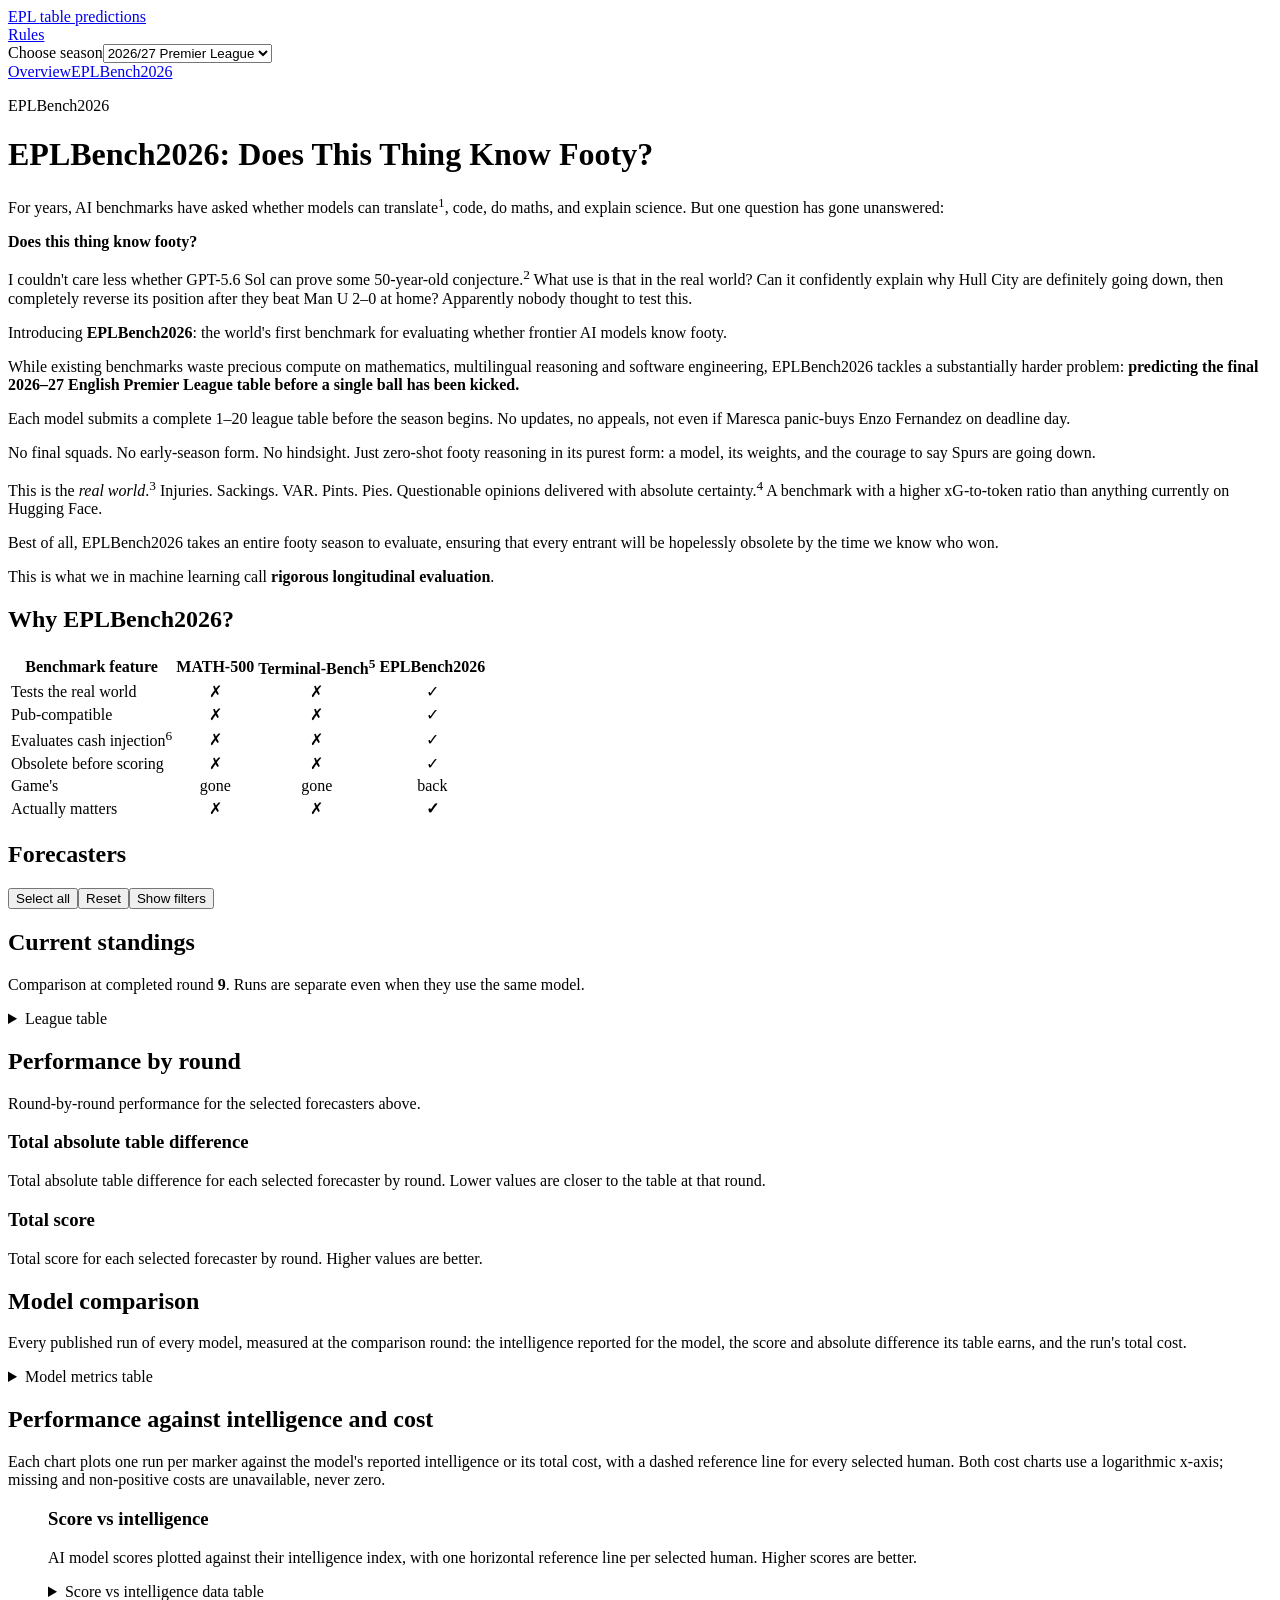
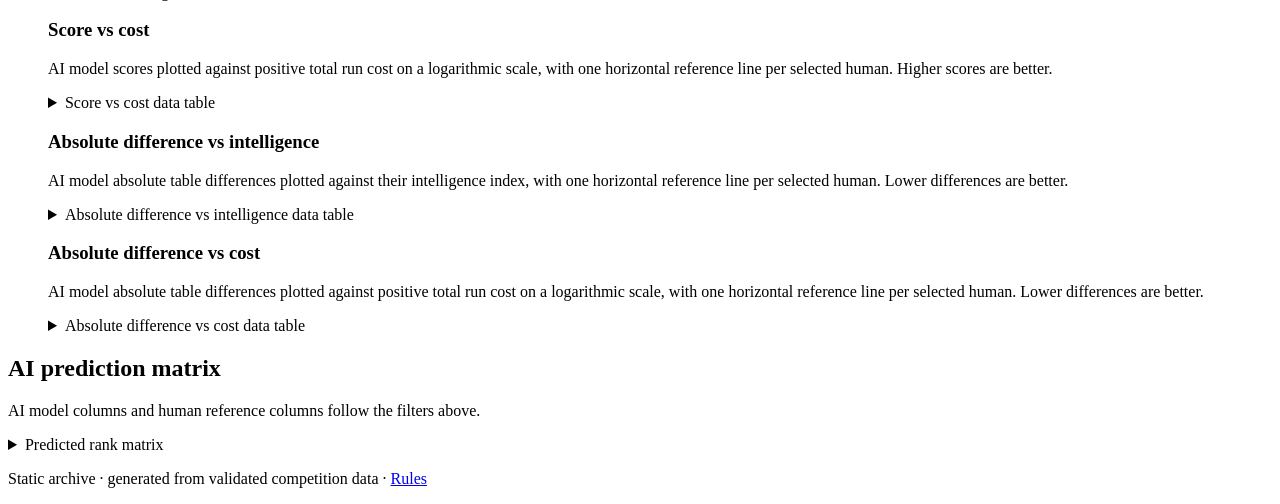
==== commit 1e3d81cf: "[pages] Deploy site built from 2bf9c0d" ====
--- a/seasons/2026-2027/ai/index.html
+++ b/seasons/2026-2027/ai/index.html
@@ -57,7 +57,7 @@
 </tr>
 </tbody>
 </table>
-</div><section class="controls" aria-labelledby="forecaster-heading"><div class="actions"><h2 id="forecaster-heading" class="sr-only">Forecasters</h2><button type="button" data-select-all>Select all</button><button type="button" data-reset>Reset</button><button type="button" data-drawer aria-expanded="false" aria-controls="forecaster-filters">Show filters</button></div><div id="forecaster-filters" class="groups" data-forecasters data-default="ai" data-valid="nick,joel,tom,m-a,tildsy,mitch,pat,ken,pedro,ai-anthropic-claude-opus-4-8,ai-anthropic-claude-opus-5-anthropic-claude-opus-5,ai-google-gemini-3-7-flash,ai-moonshotai-kimi-k3,ai-anthropic-claude-opus-5-old-anthropic-claude-opus-5,ai-openai-gpt-5-5,ai-openai-gpt-5-6-sol,ai-openai-gpt-5-6-terra,ai-qwen-qwen3-8-2-4t-a95b,ai-x-ai-grok-4-5,ai-x-ai-grok-4-6,ai-z-ai-glm-5-3" hidden><fieldset class="group"><legend>Humans</legend><div class="group-actions"><button type="button" data-group-select="human">All</button><button type="button" data-group-clear="human">Clear</button></div><label><input type="checkbox" value="nick" data-forecaster-group="human"> Nick</label><label><input type="checkbox" value="joel" data-forecaster-group="human"> Joel</label><label><input type="checkbox" value="tom" data-forecaster-group="human"> Tom</label><label><input type="checkbox" value="m-a" data-forecaster-group="human"> M-A</label><label><input type="checkbox" value="tildsy" data-forecaster-group="human"> Tildsy</label><label><input type="checkbox" value="mitch" data-forecaster-group="human"> Mitch</label><label><input type="checkbox" value="pat" data-forecaster-group="human"> Pat</label><label><input type="checkbox" value="ken" data-forecaster-group="human"> Ken</label><label><input type="checkbox" value="pedro" data-forecaster-group="human"> Pedro</label></fieldset><fieldset class="group"><legend>AI forecasts</legend><div class="group-actions"><button type="button" data-group-select="ai">All</button><button type="button" data-group-clear="ai">Clear</button></div><label title="Anthropic: Claude Opus 4.8 · run anthropic--claude-opus-4.8"><input type="checkbox" value="ai-anthropic-claude-opus-4-8" data-forecaster-group="ai" checked> Opus 4.8<span class="sr-only"> (Anthropic: Claude Opus 4.8)</span></label><label title="Claude Opus 5 · run anthropic--claude-opus-5"><input type="checkbox" value="ai-anthropic-claude-opus-5-anthropic-claude-opus-5" data-forecaster-group="ai" checked> Opus 5<span class="sr-only"> (Claude Opus 5)</span></label><label title="Google: Gemini 3.7 Flash · run google--gemini-3.7-flash"><input type="checkbox" value="ai-google-gemini-3-7-flash" data-forecaster-group="ai" checked> Gemini 3.7 Flash<span class="sr-only"> (Google: Gemini 3.7 Flash)</span></label><label title="MoonshotAI: Kimi K3 · run moonshotai--kimi-k3"><input type="checkbox" value="ai-moonshotai-kimi-k3" data-forecaster-group="ai" checked> Kimi K3<span class="sr-only"> (MoonshotAI: Kimi K3)</span></label><label title="Claude Opus 5 (earlier run) · run old--anthropic--claude-opus-5"><input type="checkbox" value="ai-anthropic-claude-opus-5-old-anthropic-claude-opus-5" data-forecaster-group="ai" checked> Opus 5†<span class="sr-only"> (Claude Opus 5 (earlier run))</span></label><label title="OpenAI: GPT-5.5 · run openai--gpt-5.5"><input type="checkbox" value="ai-openai-gpt-5-5" data-forecaster-group="ai" checked> GPT-5.5<span class="sr-only"> (OpenAI: GPT-5.5)</span></label><label title="OpenAI: GPT-5.6 Sol · run openai--gpt-5.6-sol"><input type="checkbox" value="ai-openai-gpt-5-6-sol" data-forecaster-group="ai" checked> GPT-5.6 Sol<span class="sr-only"> (OpenAI: GPT-5.6 Sol)</span></label><label title="OpenAI: GPT-5.6 Terra · run openai--gpt-5.6-terra"><input type="checkbox" value="ai-openai-gpt-5-6-terra" data-forecaster-group="ai" checked> GPT-5.6 Terra<span class="sr-only"> (OpenAI: GPT-5.6 Terra)</span></label><label title="Qwen: Qwen3.8 2.4T A95B · run qwen--qwen3.8-2.4t-a95b"><input type="checkbox" value="ai-qwen-qwen3-8-2-4t-a95b" data-forecaster-group="ai" checked> Qwen3.8 2.4T<span class="sr-only"> (Qwen: Qwen3.8 2.4T A95B)</span></label><label title="SpaceXAI: Grok 4.5 · run x-ai--grok-4.5"><input type="checkbox" value="ai-x-ai-grok-4-5" data-forecaster-group="ai" checked> Grok 4.5<span class="sr-only"> (SpaceXAI: Grok 4.5)</span></label><label title="SpaceXAI: Grok 4.6 · run x-ai--grok-4.6"><input type="checkbox" value="ai-x-ai-grok-4-6" data-forecaster-group="ai" checked> Grok 4.6<span class="sr-only"> (SpaceXAI: Grok 4.6)</span></label><label title="Z.ai: GLM 5.3 · run z-ai--glm-5.3"><input type="checkbox" value="ai-z-ai-glm-5-3" data-forecaster-group="ai" checked> GLM 5.3<span class="sr-only"> (Z.ai: GLM 5.3)</span></label></fieldset></div><p class="live" aria-live="polite" data-announcement></p></section><section aria-labelledby="standings-title"><h2 id="standings-title">Current standings</h2><p>Comparison at completed round <strong>6</strong>. Runs are separate even when they use the same model.</p><details class="table-disclosure"><summary>League table</summary><div class="table-wrap standings-table-wrap" role="region" aria-label="Current league standings" tabindex="0"><table class="standings-table"><caption>Current league standings as of Mon Oct 12 2026</caption><thead><tr><th scope="col">Rank</th><th scope="col">Team</th><th scope="col">Played</th><th scope="col">W</th><th scope="col">D</th><th scope="col">L</th><th scope="col">GF</th><th scope="col">GA</th><th scope="col">GD</th><th scope="col">Points</th></tr></thead><tbody><tr><td>1</td><th scope="row">Manchester City</th><td>6</td><td>6</td><td>0</td><td>0</td><td>16</td><td>5</td><td>11</td><td><strong>18</strong></td></tr><tr><td>2</td><th scope="row">Arsenal</th><td>6</td><td>5</td><td>0</td><td>1</td><td>10</td><td>5</td><td>5</td><td><strong>15</strong></td></tr><tr><td>3</td><th scope="row">Brighton &amp; Hove Albion</th><td>6</td><td>4</td><td>1</td><td>1</td><td>18</td><td>5</td><td>13</td><td><strong>13</strong></td></tr><tr><td>4</td><th scope="row">Brentford</th><td>6</td><td>2</td><td>4</td><td>0</td><td>12</td><td>6</td><td>6</td><td><strong>10</strong></td></tr><tr><td>5</td><th scope="row">Everton</th><td>6</td><td>2</td><td>4</td><td>0</td><td>8</td><td>5</td><td>3</td><td><strong>10</strong></td></tr><tr><td>6</td><th scope="row">Chelsea</th><td>6</td><td>3</td><td>1</td><td>2</td><td>15</td><td>13</td><td>2</td><td><strong>10</strong></td></tr><tr><td>7</td><th scope="row">Leeds United</th><td>6</td><td>2</td><td>3</td><td>1</td><td>8</td><td>5</td><td>3</td><td><strong>9</strong></td></tr><tr><td>8</td><th scope="row">Hull City</th><td>6</td><td>2</td><td>3</td><td>1</td><td>8</td><td>6</td><td>2</td><td><strong>9</strong></td></tr><tr><td>9</td><th scope="row">Liverpool</th><td>6</td><td>2</td><td>3</td><td>1</td><td>7</td><td>7</td><td>0</td><td><strong>9</strong></td></tr><tr><td>10</td><th scope="row">Ipswich Town</th><td>6</td><td>3</td><td>0</td><td>3</td><td>9</td><td>12</td><td>-3</td><td><strong>9</strong></td></tr><tr><td>11</td><th scope="row">Newcastle United</th><td>6</td><td>2</td><td>2</td><td>2</td><td>10</td><td>13</td><td>-3</td><td><strong>8</strong></td></tr><tr><td>12</td><th scope="row">Crystal Palace</th><td>6</td><td>2</td><td>1</td><td>3</td><td>9</td><td>12</td><td>-3</td><td><strong>7</strong></td></tr><tr><td>13</td><th scope="row">Manchester United</th><td>6</td><td>1</td><td>3</td><td>2</td><td>9</td><td>9</td><td>0</td><td><strong>6</strong></td></tr><tr><td>14</td><th scope="row">Coventry City</th><td>6</td><td>2</td><td>0</td><td>4</td><td>5</td><td>11</td><td>-6</td><td><strong>6</strong></td></tr><tr><td>15</td><th scope="row">Nottingham Forest</th><td>6</td><td>1</td><td>2</td><td>3</td><td>5</td><td>8</td><td>-3</td><td><strong>5</strong></td></tr><tr><td>16</td><th scope="row">Aston Villa</th><td>6</td><td>1</td><td>2</td><td>3</td><td>6</td><td>11</td><td>-5</td><td><strong>5</strong></td></tr><tr><td>17</td><th scope="row">Sunderland</th><td>6</td><td>1</td><td>1</td><td>4</td><td>6</td><td>12</td><td>-6</td><td><strong>4</strong></td></tr><tr><td>18</td><th scope="row">AFC Bournemouth</th><td>6</td><td>0</td><td>3</td><td>3</td><td>7</td><td>13</td><td>-6</td><td><strong>3</strong></td></tr><tr><td>19</td><th scope="row">Tottenham Hotspur</th><td>6</td><td>0</td><td>3</td><td>3</td><td>3</td><td>9</td><td>-6</td><td><strong>3</strong></td></tr><tr><td>20</td><th scope="row">Fulham</th><td>6</td><td>0</td><td>2</td><td>4</td><td>6</td><td>10</td><td>-4</td><td><strong>2</strong></td></tr></tbody></table></div></details></section><section aria-labelledby="round-performance-title"><h2 id="round-performance-title">Performance by round</h2><p>Round-by-round performance for the selected forecasters above.</p><div class="split"><div><h3>Total absolute table difference</h3><p class="sr-only" id="ai-round-difference-description">Total absolute table difference for each selected forecaster by round. Lower values are closer to the table at that round.</p><div class="card chart" role="group" aria-label="Total absolute table difference by round" aria-describedby="ai-round-difference-description" data-chart="difference" data-rounds="[{&quot;round&quot;:1,&quot;complete&quot;:true,&quot;absoluteDifference&quot;:{&quot;nick&quot;:130,&quot;joel&quot;:136,&quot;tom&quot;:126,&quot;m-a&quot;:136,&quot;tildsy&quot;:130,&quot;mitch&quot;:126,&quot;pat&quot;:116,&quot;ken&quot;:130,&quot;pedro&quot;:130,&quot;gemini&quot;:128,&quot;last-year&quot;:120,&quot;ai-anthropic-claude-opus-4-8&quot;:134,&quot;ai-anthropic-claude-opus-5-anthropic-claude-opus-5&quot;:114,&quot;ai-google-gemini-3-7-flash&quot;:130,&quot;ai-moonshotai-kimi-k3&quot;:122,&quot;ai-anthropic-claude-opus-5-old-anthropic-claude-opus-5&quot;:128,&quot;ai-openai-gpt-5-5&quot;:130,&quot;ai-openai-gpt-5-6-sol&quot;:128,&quot;ai-openai-gpt-5-6-terra&quot;:134,&quot;ai-qwen-qwen3-8-2-4t-a95b&quot;:132,&quot;ai-x-ai-grok-4-5&quot;:134,&quot;ai-x-ai-grok-4-6&quot;:134,&quot;ai-z-ai-glm-5-3&quot;:114},&quot;totalScores&quot;:{&quot;nick&quot;:811,&quot;joel&quot;:785,&quot;tom&quot;:872,&quot;m-a&quot;:799,&quot;tildsy&quot;:836,&quot;mitch&quot;:918,&quot;pat&quot;:983,&quot;ken&quot;:828,&quot;pedro&quot;:788,&quot;gemini&quot;:854,&quot;last-year&quot;:928,&quot;ai-anthropic-claude-opus-4-8&quot;:814,&quot;ai-anthropic-claude-opus-5-anthropic-claude-opus-5&quot;:965,&quot;ai-google-gemini-3-7-flash&quot;:860,&quot;ai-moonshotai-kimi-k3&quot;:902,&quot;ai-anthropic-claude-opus-5-old-anthropic-claude-opus-5&quot;:837,&quot;ai-openai-gpt-5-5&quot;:855,&quot;ai-openai-gpt-5-6-sol&quot;:839,&quot;ai-openai-gpt-5-6-terra&quot;:798,&quot;ai-qwen-qwen3-8-2-4t-a95b&quot;:828,&quot;ai-x-ai-grok-4-5&quot;:813,&quot;ai-x-ai-grok-4-6&quot;:810,&quot;ai-z-ai-glm-5-3&quot;:987}},{&quot;round&quot;:2,&quot;complete&quot;:true,&quot;absoluteDifference&quot;:{&quot;nick&quot;:114,&quot;joel&quot;:112,&quot;tom&quot;:100,&quot;m-a&quot;:106,&quot;tildsy&quot;:114,&quot;mitch&quot;:106,&quot;pat&quot;:110,&quot;ken&quot;:112,&quot;pedro&quot;:110,&quot;gemini&quot;:110,&quot;last-year&quot;:110,&quot;ai-anthropic-claude-opus-4-8&quot;:112,&quot;ai-anthropic-claude-opus-5-anthropic-claude-opus-5&quot;:102,&quot;ai-google-gemini-3-7-flash&quot;:110,&quot;ai-moonshotai-kimi-k3&quot;:104,&quot;ai-anthropic-claude-opus-5-old-anthropic-claude-opus-5&quot;:112,&quot;ai-openai-gpt-5-5&quot;:110,&quot;ai-openai-gpt-5-6-sol&quot;:108,&quot;ai-openai-gpt-5-6-terra&quot;:112,&quot;ai-qwen-qwen3-8-2-4t-a95b&quot;:102,&quot;ai-x-ai-grok-4-5&quot;:104,&quot;ai-x-ai-grok-4-6&quot;:116,&quot;ai-z-ai-glm-5-3&quot;:102},&quot;totalScores&quot;:{&quot;nick&quot;:945,&quot;joel&quot;:905,&quot;tom&quot;:1076,&quot;m-a&quot;:1008,&quot;tildsy&quot;:944,&quot;mitch&quot;:1030,&quot;pat&quot;:953,&quot;ken&quot;:918,&quot;pedro&quot;:985,&quot;gemini&quot;:972,&quot;last-year&quot;:934,&quot;ai-anthropic-claude-opus-4-8&quot;:960,&quot;ai-anthropic-claude-opus-5-anthropic-claude-opus-5&quot;:1032,&quot;ai-google-gemini-3-7-flash&quot;:1013,&quot;ai-moonshotai-kimi-k3&quot;:1013,&quot;ai-anthropic-claude-opus-5-old-anthropic-claude-opus-5&quot;:971,&quot;ai-openai-gpt-5-5&quot;:1016,&quot;ai-openai-gpt-5-6-sol&quot;:1010,&quot;ai-openai-gpt-5-6-terra&quot;:1007,&quot;ai-qwen-qwen3-8-2-4t-a95b&quot;:1072,&quot;ai-x-ai-grok-4-5&quot;:1030,&quot;ai-x-ai-grok-4-6&quot;:965,&quot;ai-z-ai-glm-5-3&quot;:991}},{&quot;round&quot;:3,&quot;complete&quot;:true,&quot;absoluteDifference&quot;:{&quot;nick&quot;:110,&quot;joel&quot;:92,&quot;tom&quot;:90,&quot;m-a&quot;:92,&quot;tildsy&quot;:98,&quot;mitch&quot;:102,&quot;pat&quot;:100,&quot;ken&quot;:94,&quot;pedro&quot;:108,&quot;gemini&quot;:98,&quot;last-year&quot;:100,&quot;ai-anthropic-claude-opus-4-8&quot;:98,&quot;ai-anthropic-claude-opus-5-anthropic-claude-opus-5&quot;:94,&quot;ai-google-gemini-3-7-flash&quot;:96,&quot;ai-moonshotai-kimi-k3&quot;:88,&quot;ai-anthropic-claude-opus-5-old-anthropic-claude-opus-5&quot;:98,&quot;ai-openai-gpt-5-5&quot;:96,&quot;ai-openai-gpt-5-6-sol&quot;:98,&quot;ai-openai-gpt-5-6-terra&quot;:100,&quot;ai-qwen-qwen3-8-2-4t-a95b&quot;:86,&quot;ai-x-ai-grok-4-5&quot;:92,&quot;ai-x-ai-grok-4-6&quot;:102,&quot;ai-z-ai-glm-5-3&quot;:92},&quot;totalScores&quot;:{&quot;nick&quot;:932,&quot;joel&quot;:1073,&quot;tom&quot;:1148,&quot;m-a&quot;:1095,&quot;tildsy&quot;:1041,&quot;mitch&quot;:982,&quot;pat&quot;:990,&quot;ken&quot;:1099,&quot;pedro&quot;:944,&quot;gemini&quot;:1047,&quot;last-year&quot;:1016,&quot;ai-anthropic-claude-opus-4-8&quot;:1040,&quot;ai-anthropic-claude-opus-5-anthropic-claude-opus-5&quot;:1055,&quot;ai-google-gemini-3-7-flash&quot;:1048,&quot;ai-moonshotai-kimi-k3&quot;:1121,&quot;ai-anthropic-claude-opus-5-old-anthropic-claude-opus-5&quot;:1026,&quot;ai-openai-gpt-5-5&quot;:1052,&quot;ai-openai-gpt-5-6-sol&quot;:1006,&quot;ai-openai-gpt-5-6-terra&quot;:997,&quot;ai-qwen-qwen3-8-2-4t-a95b&quot;:1155,&quot;ai-x-ai-grok-4-5&quot;:1099,&quot;ai-x-ai-grok-4-6&quot;:990,&quot;ai-z-ai-glm-5-3&quot;:1057}},{&quot;round&quot;:4,&quot;complete&quot;:true,&quot;absoluteDifference&quot;:{&quot;nick&quot;:124,&quot;joel&quot;:118,&quot;tom&quot;:112,&quot;m-a&quot;:106,&quot;tildsy&quot;:108,&quot;mitch&quot;:110,&quot;pat&quot;:104,&quot;ken&quot;:116,&quot;pedro&quot;:114,&quot;gemini&quot;:110,&quot;last-year&quot;:108,&quot;ai-anthropic-claude-opus-4-8&quot;:110,&quot;ai-anthropic-claude-opus-5-anthropic-claude-opus-5&quot;:100,&quot;ai-google-gemini-3-7-flash&quot;:118,&quot;ai-moonshotai-kimi-k3&quot;:104,&quot;ai-anthropic-claude-opus-5-old-anthropic-claude-opus-5&quot;:100,&quot;ai-openai-gpt-5-5&quot;:118,&quot;ai-openai-gpt-5-6-sol&quot;:100,&quot;ai-openai-gpt-5-6-terra&quot;:104,&quot;ai-qwen-qwen3-8-2-4t-a95b&quot;:112,&quot;ai-x-ai-grok-4-5&quot;:116,&quot;ai-x-ai-grok-4-6&quot;:106,&quot;ai-z-ai-glm-5-3&quot;:102},&quot;totalScores&quot;:{&quot;nick&quot;:849,&quot;joel&quot;:884,&quot;tom&quot;:949,&quot;m-a&quot;:1022,&quot;tildsy&quot;:1047,&quot;mitch&quot;:991,&quot;pat&quot;:1041,&quot;ken&quot;:945,&quot;pedro&quot;:934,&quot;gemini&quot;:999,&quot;last-year&quot;:1030,&quot;ai-anthropic-claude-opus-4-8&quot;:984,&quot;ai-anthropic-claude-opus-5-anthropic-claude-opus-5&quot;:1036,&quot;ai-google-gemini-3-7-flash&quot;:898,&quot;ai-moonshotai-kimi-k3&quot;:1025,&quot;ai-anthropic-claude-opus-5-old-anthropic-claude-opus-5&quot;:1041,&quot;ai-openai-gpt-5-5&quot;:897,&quot;ai-openai-gpt-5-6-sol&quot;:1051,&quot;ai-openai-gpt-5-6-terra&quot;:1019,&quot;ai-qwen-qwen3-8-2-4t-a95b&quot;:964,&quot;ai-x-ai-grok-4-5&quot;:910,&quot;ai-x-ai-grok-4-6&quot;:986,&quot;ai-z-ai-glm-5-3&quot;:1059}},{&quot;round&quot;:5,&quot;complete&quot;:true,&quot;absoluteDifference&quot;:{&quot;nick&quot;:130,&quot;joel&quot;:118,&quot;tom&quot;:114,&quot;m-a&quot;:110,&quot;tildsy&quot;:110,&quot;mitch&quot;:116,&quot;pat&quot;:110,&quot;ken&quot;:116,&quot;pedro&quot;:120,&quot;gemini&quot;:116,&quot;last-year&quot;:104,&quot;ai-anthropic-claude-opus-4-8&quot;:112,&quot;ai-anthropic-claude-opus-5-anthropic-claude-opus-5&quot;:106,&quot;ai-google-gemini-3-7-flash&quot;:118,&quot;ai-moonshotai-kimi-k3&quot;:106,&quot;ai-anthropic-claude-opus-5-old-anthropic-claude-opus-5&quot;:108,&quot;ai-openai-gpt-5-5&quot;:118,&quot;ai-openai-gpt-5-6-sol&quot;:108,&quot;ai-openai-gpt-5-6-terra&quot;:112,&quot;ai-qwen-qwen3-8-2-4t-a95b&quot;:112,&quot;ai-x-ai-grok-4-5&quot;:114,&quot;ai-x-ai-grok-4-6&quot;:114,&quot;ai-z-ai-glm-5-3&quot;:102},&quot;totalScores&quot;:{&quot;nick&quot;:760,&quot;joel&quot;:899,&quot;tom&quot;:897,&quot;m-a&quot;:940,&quot;tildsy&quot;:926,&quot;mitch&quot;:874,&quot;pat&quot;:931,&quot;ken&quot;:896,&quot;pedro&quot;:848,&quot;gemini&quot;:915,&quot;last-year&quot;:1011,&quot;ai-anthropic-claude-opus-4-8&quot;:943,&quot;ai-anthropic-claude-opus-5-anthropic-claude-opus-5&quot;:942,&quot;ai-google-gemini-3-7-flash&quot;:855,&quot;ai-moonshotai-kimi-k3&quot;:953,&quot;ai-anthropic-claude-opus-5-old-anthropic-claude-opus-5&quot;:928,&quot;ai-openai-gpt-5-5&quot;:855,&quot;ai-openai-gpt-5-6-sol&quot;:925,&quot;ai-openai-gpt-5-6-terra&quot;:890,&quot;ai-qwen-qwen3-8-2-4t-a95b&quot;:901,&quot;ai-x-ai-grok-4-5&quot;:919,&quot;ai-x-ai-grok-4-6&quot;:881,&quot;ai-z-ai-glm-5-3&quot;:1001}},{&quot;round&quot;:6,&quot;complete&quot;:true,&quot;absoluteDifference&quot;:{&quot;nick&quot;:130,&quot;joel&quot;:126,&quot;tom&quot;:126,&quot;m-a&quot;:126,&quot;tildsy&quot;:120,&quot;mitch&quot;:124,&quot;pat&quot;:116,&quot;ken&quot;:126,&quot;pedro&quot;:120,&quot;gemini&quot;:124,&quot;last-year&quot;:120,&quot;ai-anthropic-claude-opus-4-8&quot;:120,&quot;ai-anthropic-claude-opus-5-anthropic-claude-opus-5&quot;:112,&quot;ai-google-gemini-3-7-flash&quot;:118,&quot;ai-moonshotai-kimi-k3&quot;:114,&quot;ai-anthropic-claude-opus-5-old-anthropic-claude-opus-5&quot;:110,&quot;ai-openai-gpt-5-5&quot;:118,&quot;ai-openai-gpt-5-6-sol&quot;:110,&quot;ai-openai-gpt-5-6-terra&quot;:110,&quot;ai-qwen-qwen3-8-2-4t-a95b&quot;:118,&quot;ai-x-ai-grok-4-5&quot;:124,&quot;ai-x-ai-grok-4-6&quot;:114,&quot;ai-z-ai-glm-5-3&quot;:112},&quot;totalScores&quot;:{&quot;nick&quot;:774,&quot;joel&quot;:804,&quot;tom&quot;:804,&quot;m-a&quot;:801,&quot;tildsy&quot;:864,&quot;mitch&quot;:875,&quot;pat&quot;:872,&quot;ken&quot;:825,&quot;pedro&quot;:848,&quot;gemini&quot;:827,&quot;last-year&quot;:864,&quot;ai-anthropic-claude-opus-4-8&quot;:853,&quot;ai-anthropic-claude-opus-5-anthropic-claude-opus-5&quot;:884,&quot;ai-google-gemini-3-7-flash&quot;:893,&quot;ai-moonshotai-kimi-k3&quot;:894,&quot;ai-anthropic-claude-opus-5-old-anthropic-claude-opus-5&quot;:919,&quot;ai-openai-gpt-5-5&quot;:879,&quot;ai-openai-gpt-5-6-sol&quot;:911,&quot;ai-openai-gpt-5-6-terra&quot;:915,&quot;ai-qwen-qwen3-8-2-4t-a95b&quot;:867,&quot;ai-x-ai-grok-4-5&quot;:827,&quot;ai-x-ai-grok-4-6&quot;:895,&quot;ai-z-ai-glm-5-3&quot;:920}}]" data-forecasters="[{&quot;id&quot;:&quot;nick&quot;,&quot;label&quot;:&quot;Nick&quot;,&quot;kind&quot;:&quot;human&quot;,&quot;order&quot;:1,&quot;source&quot;:&quot;predictions&quot;},{&quot;id&quot;:&quot;joel&quot;,&quot;label&quot;:&quot;Joel&quot;,&quot;kind&quot;:&quot;human&quot;,&quot;order&quot;:3,&quot;source&quot;:&quot;predictions&quot;},{&quot;id&quot;:&quot;tom&quot;,&quot;label&quot;:&quot;Tom&quot;,&quot;kind&quot;:&quot;human&quot;,&quot;order&quot;:10,&quot;source&quot;:&quot;predictions&quot;},{&quot;id&quot;:&quot;m-a&quot;,&quot;label&quot;:&quot;M-A&quot;,&quot;kind&quot;:&quot;human&quot;,&quot;order&quot;:9,&quot;source&quot;:&quot;predictions&quot;},{&quot;id&quot;:&quot;tildsy&quot;,&quot;label&quot;:&quot;Tildsy&quot;,&quot;kind&quot;:&quot;human&quot;,&quot;order&quot;:15,&quot;source&quot;:&quot;predictions&quot;},{&quot;id&quot;:&quot;mitch&quot;,&quot;label&quot;:&quot;Mitch&quot;,&quot;kind&quot;:&quot;human&quot;,&quot;order&quot;:11,&quot;source&quot;:&quot;predictions&quot;},{&quot;id&quot;:&quot;pat&quot;,&quot;label&quot;:&quot;Pat&quot;,&quot;kind&quot;:&quot;human&quot;,&quot;order&quot;:12,&quot;source&quot;:&quot;predictions&quot;},{&quot;id&quot;:&quot;ken&quot;,&quot;label&quot;:&quot;Ken&quot;,&quot;kind&quot;:&quot;human&quot;,&quot;order&quot;:13,&quot;source&quot;:&quot;predictions&quot;},{&quot;id&quot;:&quot;pedro&quot;,&quot;label&quot;:&quot;Pedro&quot;,&quot;kind&quot;:&quot;human&quot;,&quot;order&quot;:14,&quot;source&quot;:&quot;predictions&quot;},{&quot;id&quot;:&quot;ai-anthropic-claude-opus-4-8&quot;,&quot;label&quot;:&quot;Opus 4.8&quot;,&quot;kind&quot;:&quot;ai&quot;,&quot;order&quot;:26,&quot;source&quot;:&quot;ai&quot;,&quot;runId&quot;:&quot;anthropic--claude-opus-4.8&quot;,&quot;shortName&quot;:&quot;Opus 4.8&quot;,&quot;fullLabel&quot;:&quot;Anthropic: Claude Opus 4.8&quot;},{&quot;id&quot;:&quot;ai-anthropic-claude-opus-5-anthropic-claude-opus-5&quot;,&quot;label&quot;:&quot;Opus 5&quot;,&quot;kind&quot;:&quot;ai&quot;,&quot;order&quot;:27,&quot;source&quot;:&quot;ai&quot;,&quot;runId&quot;:&quot;anthropic--claude-opus-5&quot;,&quot;shortName&quot;:&quot;Opus 5&quot;,&quot;fullLabel&quot;:&quot;Claude Opus 5&quot;},{&quot;id&quot;:&quot;ai-google-gemini-3-7-flash&quot;,&quot;label&quot;:&quot;Gemini 3.7 Flash&quot;,&quot;kind&quot;:&quot;ai&quot;,&quot;order&quot;:29,&quot;source&quot;:&quot;ai&quot;,&quot;runId&quot;:&quot;google--gemini-3.7-flash&quot;,&quot;shortName&quot;:&quot;Gemini 3.7 Flash&quot;,&quot;fullLabel&quot;:&quot;Google: Gemini 3.7 Flash&quot;},{&quot;id&quot;:&quot;ai-moonshotai-kimi-k3&quot;,&quot;label&quot;:&quot;Kimi K3&quot;,&quot;kind&quot;:&quot;ai&quot;,&quot;order&quot;:30,&quot;source&quot;:&quot;ai&quot;,&quot;runId&quot;:&quot;moonshotai--kimi-k3&quot;,&quot;shortName&quot;:&quot;Kimi K3&quot;,&quot;fullLabel&quot;:&quot;MoonshotAI: Kimi K3&quot;},{&quot;id&quot;:&quot;ai-anthropic-claude-opus-5-old-anthropic-claude-opus-5&quot;,&quot;label&quot;:&quot;Opus 5†&quot;,&quot;kind&quot;:&quot;ai&quot;,&quot;order&quot;:28,&quot;source&quot;:&quot;ai&quot;,&quot;runId&quot;:&quot;old--anthropic--claude-opus-5&quot;,&quot;shortName&quot;:&quot;Opus 5†&quot;,&quot;fullLabel&quot;:&quot;Claude Opus 5 (earlier run)&quot;},{&quot;id&quot;:&quot;ai-openai-gpt-5-5&quot;,&quot;label&quot;:&quot;GPT-5.5&quot;,&quot;kind&quot;:&quot;ai&quot;,&quot;order&quot;:31,&quot;source&quot;:&quot;ai&quot;,&quot;runId&quot;:&quot;openai--gpt-5.5&quot;,&quot;shortName&quot;:&quot;GPT-5.5&quot;,&quot;fullLabel&quot;:&quot;OpenAI: GPT-5.5&quot;},{&quot;id&quot;:&quot;ai-openai-gpt-5-6-sol&quot;,&quot;label&quot;:&quot;GPT-5.6 Sol&quot;,&quot;kind&quot;:&quot;ai&quot;,&quot;order&quot;:32,&quot;source&quot;:&quot;ai&quot;,&quot;runId&quot;:&quot;openai--gpt-5.6-sol&quot;,&quot;shortName&quot;:&quot;GPT-5.6 Sol&quot;,&quot;fullLabel&quot;:&quot;OpenAI: GPT-5.6 Sol&quot;},{&quot;id&quot;:&quot;ai-openai-gpt-5-6-terra&quot;,&quot;label&quot;:&quot;GPT-5.6 Terra&quot;,&quot;kind&quot;:&quot;ai&quot;,&quot;order&quot;:33,&quot;source&quot;:&quot;ai&quot;,&quot;runId&quot;:&quot;openai--gpt-5.6-terra&quot;,&quot;shortName&quot;:&quot;GPT-5.6 Terra&quot;,&quot;fullLabel&quot;:&quot;OpenAI: GPT-5.6 Terra&quot;},{&quot;id&quot;:&quot;ai-qwen-qwen3-8-2-4t-a95b&quot;,&quot;label&quot;:&quot;Qwen3.8 2.4T&quot;,&quot;kind&quot;:&quot;ai&quot;,&quot;order&quot;:34,&quot;source&quot;:&quot;ai&quot;,&quot;runId&quot;:&quot;qwen--qwen3.8-2.4t-a95b&quot;,&quot;shortName&quot;:&quot;Qwen3.8 2.4T&quot;,&quot;fullLabel&quot;:&quot;Qwen: Qwen3.8 2.4T A95B&quot;},{&quot;id&quot;:&quot;ai-x-ai-grok-4-5&quot;,&quot;label&quot;:&quot;Grok 4.5&quot;,&quot;kind&quot;:&quot;ai&quot;,&quot;order&quot;:35,&quot;source&quot;:&quot;ai&quot;,&quot;runId&quot;:&quot;x-ai--grok-4.5&quot;,&quot;shortName&quot;:&quot;Grok 4.5&quot;,&quot;fullLabel&quot;:&quot;SpaceXAI: Grok 4.5&quot;},{&quot;id&quot;:&quot;ai-x-ai-grok-4-6&quot;,&quot;label&quot;:&quot;Grok 4.6&quot;,&quot;kind&quot;:&quot;ai&quot;,&quot;order&quot;:36,&quot;source&quot;:&quot;ai&quot;,&quot;runId&quot;:&quot;x-ai--grok-4.6&quot;,&quot;shortName&quot;:&quot;Grok 4.6&quot;,&quot;fullLabel&quot;:&quot;SpaceXAI: Grok 4.6&quot;},{&quot;id&quot;:&quot;ai-z-ai-glm-5-3&quot;,&quot;label&quot;:&quot;GLM 5.3&quot;,&quot;kind&quot;:&quot;ai&quot;,&quot;order&quot;:37,&quot;source&quot;:&quot;ai&quot;,&quot;runId&quot;:&quot;z-ai--glm-5.3&quot;,&quot;shortName&quot;:&quot;GLM 5.3&quot;,&quot;fullLabel&quot;:&quot;Z.ai: GLM 5.3&quot;}]"></div></div><div><h3>Total score</h3><p class="sr-only" id="ai-round-score-description">Total score for each selected forecaster by round. Higher values are better.</p><div class="card chart" role="group" aria-label="Total score by round" aria-describedby="ai-round-score-description" data-chart="score" data-rounds="[{&quot;round&quot;:1,&quot;complete&quot;:true,&quot;absoluteDifference&quot;:{&quot;nick&quot;:130,&quot;joel&quot;:136,&quot;tom&quot;:126,&quot;m-a&quot;:136,&quot;tildsy&quot;:130,&quot;mitch&quot;:126,&quot;pat&quot;:116,&quot;ken&quot;:130,&quot;pedro&quot;:130,&quot;gemini&quot;:128,&quot;last-year&quot;:120,&quot;ai-anthropic-claude-opus-4-8&quot;:134,&quot;ai-anthropic-claude-opus-5-anthropic-claude-opus-5&quot;:114,&quot;ai-google-gemini-3-7-flash&quot;:130,&quot;ai-moonshotai-kimi-k3&quot;:122,&quot;ai-anthropic-claude-opus-5-old-anthropic-claude-opus-5&quot;:128,&quot;ai-openai-gpt-5-5&quot;:130,&quot;ai-openai-gpt-5-6-sol&quot;:128,&quot;ai-openai-gpt-5-6-terra&quot;:134,&quot;ai-qwen-qwen3-8-2-4t-a95b&quot;:132,&quot;ai-x-ai-grok-4-5&quot;:134,&quot;ai-x-ai-grok-4-6&quot;:134,&quot;ai-z-ai-glm-5-3&quot;:114},&quot;totalScores&quot;:{&quot;nick&quot;:811,&quot;joel&quot;:785,&quot;tom&quot;:872,&quot;m-a&quot;:799,&quot;tildsy&quot;:836,&quot;mitch&quot;:918,&quot;pat&quot;:983,&quot;ken&quot;:828,&quot;pedro&quot;:788,&quot;gemini&quot;:854,&quot;last-year&quot;:928,&quot;ai-anthropic-claude-opus-4-8&quot;:814,&quot;ai-anthropic-claude-opus-5-anthropic-claude-opus-5&quot;:965,&quot;ai-google-gemini-3-7-flash&quot;:860,&quot;ai-moonshotai-kimi-k3&quot;:902,&quot;ai-anthropic-claude-opus-5-old-anthropic-claude-opus-5&quot;:837,&quot;ai-openai-gpt-5-5&quot;:855,&quot;ai-openai-gpt-5-6-sol&quot;:839,&quot;ai-openai-gpt-5-6-terra&quot;:798,&quot;ai-qwen-qwen3-8-2-4t-a95b&quot;:828,&quot;ai-x-ai-grok-4-5&quot;:813,&quot;ai-x-ai-grok-4-6&quot;:810,&quot;ai-z-ai-glm-5-3&quot;:987}},{&quot;round&quot;:2,&quot;complete&quot;:true,&quot;absoluteDifference&quot;:{&quot;nick&quot;:114,&quot;joel&quot;:112,&quot;tom&quot;:100,&quot;m-a&quot;:106,&quot;tildsy&quot;:114,&quot;mitch&quot;:106,&quot;pat&quot;:110,&quot;ken&quot;:112,&quot;pedro&quot;:110,&quot;gemini&quot;:110,&quot;last-year&quot;:110,&quot;ai-anthropic-claude-opus-4-8&quot;:112,&quot;ai-anthropic-claude-opus-5-anthropic-claude-opus-5&quot;:102,&quot;ai-google-gemini-3-7-flash&quot;:110,&quot;ai-moonshotai-kimi-k3&quot;:104,&quot;ai-anthropic-claude-opus-5-old-anthropic-claude-opus-5&quot;:112,&quot;ai-openai-gpt-5-5&quot;:110,&quot;ai-openai-gpt-5-6-sol&quot;:108,&quot;ai-openai-gpt-5-6-terra&quot;:112,&quot;ai-qwen-qwen3-8-2-4t-a95b&quot;:102,&quot;ai-x-ai-grok-4-5&quot;:104,&quot;ai-x-ai-grok-4-6&quot;:116,&quot;ai-z-ai-glm-5-3&quot;:102},&quot;totalScores&quot;:{&quot;nick&quot;:945,&quot;joel&quot;:905,&quot;tom&quot;:1076,&quot;m-a&quot;:1008,&quot;tildsy&quot;:944,&quot;mitch&quot;:1030,&quot;pat&quot;:953,&quot;ken&quot;:918,&quot;pedro&quot;:985,&quot;gemini&quot;:972,&quot;last-year&quot;:934,&quot;ai-anthropic-claude-opus-4-8&quot;:960,&quot;ai-anthropic-claude-opus-5-anthropic-claude-opus-5&quot;:1032,&quot;ai-google-gemini-3-7-flash&quot;:1013,&quot;ai-moonshotai-kimi-k3&quot;:1013,&quot;ai-anthropic-claude-opus-5-old-anthropic-claude-opus-5&quot;:971,&quot;ai-openai-gpt-5-5&quot;:1016,&quot;ai-openai-gpt-5-6-sol&quot;:1010,&quot;ai-openai-gpt-5-6-terra&quot;:1007,&quot;ai-qwen-qwen3-8-2-4t-a95b&quot;:1072,&quot;ai-x-ai-grok-4-5&quot;:1030,&quot;ai-x-ai-grok-4-6&quot;:965,&quot;ai-z-ai-glm-5-3&quot;:991}},{&quot;round&quot;:3,&quot;complete&quot;:true,&quot;absoluteDifference&quot;:{&quot;nick&quot;:110,&quot;joel&quot;:92,&quot;tom&quot;:90,&quot;m-a&quot;:92,&quot;tildsy&quot;:98,&quot;mitch&quot;:102,&quot;pat&quot;:100,&quot;ken&quot;:94,&quot;pedro&quot;:108,&quot;gemini&quot;:98,&quot;last-year&quot;:100,&quot;ai-anthropic-claude-opus-4-8&quot;:98,&quot;ai-anthropic-claude-opus-5-anthropic-claude-opus-5&quot;:94,&quot;ai-google-gemini-3-7-flash&quot;:96,&quot;ai-moonshotai-kimi-k3&quot;:88,&quot;ai-anthropic-claude-opus-5-old-anthropic-claude-opus-5&quot;:98,&quot;ai-openai-gpt-5-5&quot;:96,&quot;ai-openai-gpt-5-6-sol&quot;:98,&quot;ai-openai-gpt-5-6-terra&quot;:100,&quot;ai-qwen-qwen3-8-2-4t-a95b&quot;:86,&quot;ai-x-ai-grok-4-5&quot;:92,&quot;ai-x-ai-grok-4-6&quot;:102,&quot;ai-z-ai-glm-5-3&quot;:92},&quot;totalScores&quot;:{&quot;nick&quot;:932,&quot;joel&quot;:1073,&quot;tom&quot;:1148,&quot;m-a&quot;:1095,&quot;tildsy&quot;:1041,&quot;mitch&quot;:982,&quot;pat&quot;:990,&quot;ken&quot;:1099,&quot;pedro&quot;:944,&quot;gemini&quot;:1047,&quot;last-year&quot;:1016,&quot;ai-anthropic-claude-opus-4-8&quot;:1040,&quot;ai-anthropic-claude-opus-5-anthropic-claude-opus-5&quot;:1055,&quot;ai-google-gemini-3-7-flash&quot;:1048,&quot;ai-moonshotai-kimi-k3&quot;:1121,&quot;ai-anthropic-claude-opus-5-old-anthropic-claude-opus-5&quot;:1026,&quot;ai-openai-gpt-5-5&quot;:1052,&quot;ai-openai-gpt-5-6-sol&quot;:1006,&quot;ai-openai-gpt-5-6-terra&quot;:997,&quot;ai-qwen-qwen3-8-2-4t-a95b&quot;:1155,&quot;ai-x-ai-grok-4-5&quot;:1099,&quot;ai-x-ai-grok-4-6&quot;:990,&quot;ai-z-ai-glm-5-3&quot;:1057}},{&quot;round&quot;:4,&quot;complete&quot;:true,&quot;absoluteDifference&quot;:{&quot;nick&quot;:124,&quot;joel&quot;:118,&quot;tom&quot;:112,&quot;m-a&quot;:106,&quot;tildsy&quot;:108,&quot;mitch&quot;:110,&quot;pat&quot;:104,&quot;ken&quot;:116,&quot;pedro&quot;:114,&quot;gemini&quot;:110,&quot;last-year&quot;:108,&quot;ai-anthropic-claude-opus-4-8&quot;:110,&quot;ai-anthropic-claude-opus-5-anthropic-claude-opus-5&quot;:100,&quot;ai-google-gemini-3-7-flash&quot;:118,&quot;ai-moonshotai-kimi-k3&quot;:104,&quot;ai-anthropic-claude-opus-5-old-anthropic-claude-opus-5&quot;:100,&quot;ai-openai-gpt-5-5&quot;:118,&quot;ai-openai-gpt-5-6-sol&quot;:100,&quot;ai-openai-gpt-5-6-terra&quot;:104,&quot;ai-qwen-qwen3-8-2-4t-a95b&quot;:112,&quot;ai-x-ai-grok-4-5&quot;:116,&quot;ai-x-ai-grok-4-6&quot;:106,&quot;ai-z-ai-glm-5-3&quot;:102},&quot;totalScores&quot;:{&quot;nick&quot;:849,&quot;joel&quot;:884,&quot;tom&quot;:949,&quot;m-a&quot;:1022,&quot;tildsy&quot;:1047,&quot;mitch&quot;:991,&quot;pat&quot;:1041,&quot;ken&quot;:945,&quot;pedro&quot;:934,&quot;gemini&quot;:999,&quot;last-year&quot;:1030,&quot;ai-anthropic-claude-opus-4-8&quot;:984,&quot;ai-anthropic-claude-opus-5-anthropic-claude-opus-5&quot;:1036,&quot;ai-google-gemini-3-7-flash&quot;:898,&quot;ai-moonshotai-kimi-k3&quot;:1025,&quot;ai-anthropic-claude-opus-5-old-anthropic-claude-opus-5&quot;:1041,&quot;ai-openai-gpt-5-5&quot;:897,&quot;ai-openai-gpt-5-6-sol&quot;:1051,&quot;ai-openai-gpt-5-6-terra&quot;:1019,&quot;ai-qwen-qwen3-8-2-4t-a95b&quot;:964,&quot;ai-x-ai-grok-4-5&quot;:910,&quot;ai-x-ai-grok-4-6&quot;:986,&quot;ai-z-ai-glm-5-3&quot;:1059}},{&quot;round&quot;:5,&quot;complete&quot;:true,&quot;absoluteDifference&quot;:{&quot;nick&quot;:130,&quot;joel&quot;:118,&quot;tom&quot;:114,&quot;m-a&quot;:110,&quot;tildsy&quot;:110,&quot;mitch&quot;:116,&quot;pat&quot;:110,&quot;ken&quot;:116,&quot;pedro&quot;:120,&quot;gemini&quot;:116,&quot;last-year&quot;:104,&quot;ai-anthropic-claude-opus-4-8&quot;:112,&quot;ai-anthropic-claude-opus-5-anthropic-claude-opus-5&quot;:106,&quot;ai-google-gemini-3-7-flash&quot;:118,&quot;ai-moonshotai-kimi-k3&quot;:106,&quot;ai-anthropic-claude-opus-5-old-anthropic-claude-opus-5&quot;:108,&quot;ai-openai-gpt-5-5&quot;:118,&quot;ai-openai-gpt-5-6-sol&quot;:108,&quot;ai-openai-gpt-5-6-terra&quot;:112,&quot;ai-qwen-qwen3-8-2-4t-a95b&quot;:112,&quot;ai-x-ai-grok-4-5&quot;:114,&quot;ai-x-ai-grok-4-6&quot;:114,&quot;ai-z-ai-glm-5-3&quot;:102},&quot;totalScores&quot;:{&quot;nick&quot;:760,&quot;joel&quot;:899,&quot;tom&quot;:897,&quot;m-a&quot;:940,&quot;tildsy&quot;:926,&quot;mitch&quot;:874,&quot;pat&quot;:931,&quot;ken&quot;:896,&quot;pedro&quot;:848,&quot;gemini&quot;:915,&quot;last-year&quot;:1011,&quot;ai-anthropic-claude-opus-4-8&quot;:943,&quot;ai-anthropic-claude-opus-5-anthropic-claude-opus-5&quot;:942,&quot;ai-google-gemini-3-7-flash&quot;:855,&quot;ai-moonshotai-kimi-k3&quot;:953,&quot;ai-anthropic-claude-opus-5-old-anthropic-claude-opus-5&quot;:928,&quot;ai-openai-gpt-5-5&quot;:855,&quot;ai-openai-gpt-5-6-sol&quot;:925,&quot;ai-openai-gpt-5-6-terra&quot;:890,&quot;ai-qwen-qwen3-8-2-4t-a95b&quot;:901,&quot;ai-x-ai-grok-4-5&quot;:919,&quot;ai-x-ai-grok-4-6&quot;:881,&quot;ai-z-ai-glm-5-3&quot;:1001}},{&quot;round&quot;:6,&quot;complete&quot;:true,&quot;absoluteDifference&quot;:{&quot;nick&quot;:130,&quot;joel&quot;:126,&quot;tom&quot;:126,&quot;m-a&quot;:126,&quot;tildsy&quot;:120,&quot;mitch&quot;:124,&quot;pat&quot;:116,&quot;ken&quot;:126,&quot;pedro&quot;:120,&quot;gemini&quot;:124,&quot;last-year&quot;:120,&quot;ai-anthropic-claude-opus-4-8&quot;:120,&quot;ai-anthropic-claude-opus-5-anthropic-claude-opus-5&quot;:112,&quot;ai-google-gemini-3-7-flash&quot;:118,&quot;ai-moonshotai-kimi-k3&quot;:114,&quot;ai-anthropic-claude-opus-5-old-anthropic-claude-opus-5&quot;:110,&quot;ai-openai-gpt-5-5&quot;:118,&quot;ai-openai-gpt-5-6-sol&quot;:110,&quot;ai-openai-gpt-5-6-terra&quot;:110,&quot;ai-qwen-qwen3-8-2-4t-a95b&quot;:118,&quot;ai-x-ai-grok-4-5&quot;:124,&quot;ai-x-ai-grok-4-6&quot;:114,&quot;ai-z-ai-glm-5-3&quot;:112},&quot;totalScores&quot;:{&quot;nick&quot;:774,&quot;joel&quot;:804,&quot;tom&quot;:804,&quot;m-a&quot;:801,&quot;tildsy&quot;:864,&quot;mitch&quot;:875,&quot;pat&quot;:872,&quot;ken&quot;:825,&quot;pedro&quot;:848,&quot;gemini&quot;:827,&quot;last-year&quot;:864,&quot;ai-anthropic-claude-opus-4-8&quot;:853,&quot;ai-anthropic-claude-opus-5-anthropic-claude-opus-5&quot;:884,&quot;ai-google-gemini-3-7-flash&quot;:893,&quot;ai-moonshotai-kimi-k3&quot;:894,&quot;ai-anthropic-claude-opus-5-old-anthropic-claude-opus-5&quot;:919,&quot;ai-openai-gpt-5-5&quot;:879,&quot;ai-openai-gpt-5-6-sol&quot;:911,&quot;ai-openai-gpt-5-6-terra&quot;:915,&quot;ai-qwen-qwen3-8-2-4t-a95b&quot;:867,&quot;ai-x-ai-grok-4-5&quot;:827,&quot;ai-x-ai-grok-4-6&quot;:895,&quot;ai-z-ai-glm-5-3&quot;:920}}]" data-forecasters="[{&quot;id&quot;:&quot;nick&quot;,&quot;label&quot;:&quot;Nick&quot;,&quot;kind&quot;:&quot;human&quot;,&quot;order&quot;:1,&quot;source&quot;:&quot;predictions&quot;},{&quot;id&quot;:&quot;joel&quot;,&quot;label&quot;:&quot;Joel&quot;,&quot;kind&quot;:&quot;human&quot;,&quot;order&quot;:3,&quot;source&quot;:&quot;predictions&quot;},{&quot;id&quot;:&quot;tom&quot;,&quot;label&quot;:&quot;Tom&quot;,&quot;kind&quot;:&quot;human&quot;,&quot;order&quot;:10,&quot;source&quot;:&quot;predictions&quot;},{&quot;id&quot;:&quot;m-a&quot;,&quot;label&quot;:&quot;M-A&quot;,&quot;kind&quot;:&quot;human&quot;,&quot;order&quot;:9,&quot;source&quot;:&quot;predictions&quot;},{&quot;id&quot;:&quot;tildsy&quot;,&quot;label&quot;:&quot;Tildsy&quot;,&quot;kind&quot;:&quot;human&quot;,&quot;order&quot;:15,&quot;source&quot;:&quot;predictions&quot;},{&quot;id&quot;:&quot;mitch&quot;,&quot;label&quot;:&quot;Mitch&quot;,&quot;kind&quot;:&quot;human&quot;,&quot;order&quot;:11,&quot;source&quot;:&quot;predictions&quot;},{&quot;id&quot;:&quot;pat&quot;,&quot;label&quot;:&quot;Pat&quot;,&quot;kind&quot;:&quot;human&quot;,&quot;order&quot;:12,&quot;source&quot;:&quot;predictions&quot;},{&quot;id&quot;:&quot;ken&quot;,&quot;label&quot;:&quot;Ken&quot;,&quot;kind&quot;:&quot;human&quot;,&quot;order&quot;:13,&quot;source&quot;:&quot;predictions&quot;},{&quot;id&quot;:&quot;pedro&quot;,&quot;label&quot;:&quot;Pedro&quot;,&quot;kind&quot;:&quot;human&quot;,&quot;order&quot;:14,&quot;source&quot;:&quot;predictions&quot;},{&quot;id&quot;:&quot;ai-anthropic-claude-opus-4-8&quot;,&quot;label&quot;:&quot;Opus 4.8&quot;,&quot;kind&quot;:&quot;ai&quot;,&quot;order&quot;:26,&quot;source&quot;:&quot;ai&quot;,&quot;runId&quot;:&quot;anthropic--claude-opus-4.8&quot;,&quot;shortName&quot;:&quot;Opus 4.8&quot;,&quot;fullLabel&quot;:&quot;Anthropic: Claude Opus 4.8&quot;},{&quot;id&quot;:&quot;ai-anthropic-claude-opus-5-anthropic-claude-opus-5&quot;,&quot;label&quot;:&quot;Opus 5&quot;,&quot;kind&quot;:&quot;ai&quot;,&quot;order&quot;:27,&quot;source&quot;:&quot;ai&quot;,&quot;runId&quot;:&quot;anthropic--claude-opus-5&quot;,&quot;shortName&quot;:&quot;Opus 5&quot;,&quot;fullLabel&quot;:&quot;Claude Opus 5&quot;},{&quot;id&quot;:&quot;ai-google-gemini-3-7-flash&quot;,&quot;label&quot;:&quot;Gemini 3.7 Flash&quot;,&quot;kind&quot;:&quot;ai&quot;,&quot;order&quot;:29,&quot;source&quot;:&quot;ai&quot;,&quot;runId&quot;:&quot;google--gemini-3.7-flash&quot;,&quot;shortName&quot;:&quot;Gemini 3.7 Flash&quot;,&quot;fullLabel&quot;:&quot;Google: Gemini 3.7 Flash&quot;},{&quot;id&quot;:&quot;ai-moonshotai-kimi-k3&quot;,&quot;label&quot;:&quot;Kimi K3&quot;,&quot;kind&quot;:&quot;ai&quot;,&quot;order&quot;:30,&quot;source&quot;:&quot;ai&quot;,&quot;runId&quot;:&quot;moonshotai--kimi-k3&quot;,&quot;shortName&quot;:&quot;Kimi K3&quot;,&quot;fullLabel&quot;:&quot;MoonshotAI: Kimi K3&quot;},{&quot;id&quot;:&quot;ai-anthropic-claude-opus-5-old-anthropic-claude-opus-5&quot;,&quot;label&quot;:&quot;Opus 5†&quot;,&quot;kind&quot;:&quot;ai&quot;,&quot;order&quot;:28,&quot;source&quot;:&quot;ai&quot;,&quot;runId&quot;:&quot;old--anthropic--claude-opus-5&quot;,&quot;shortName&quot;:&quot;Opus 5†&quot;,&quot;fullLabel&quot;:&quot;Claude Opus 5 (earlier run)&quot;},{&quot;id&quot;:&quot;ai-openai-gpt-5-5&quot;,&quot;label&quot;:&quot;GPT-5.5&quot;,&quot;kind&quot;:&quot;ai&quot;,&quot;order&quot;:31,&quot;source&quot;:&quot;ai&quot;,&quot;runId&quot;:&quot;openai--gpt-5.5&quot;,&quot;shortName&quot;:&quot;GPT-5.5&quot;,&quot;fullLabel&quot;:&quot;OpenAI: GPT-5.5&quot;},{&quot;id&quot;:&quot;ai-openai-gpt-5-6-sol&quot;,&quot;label&quot;:&quot;GPT-5.6 Sol&quot;,&quot;kind&quot;:&quot;ai&quot;,&quot;order&quot;:32,&quot;source&quot;:&quot;ai&quot;,&quot;runId&quot;:&quot;openai--gpt-5.6-sol&quot;,&quot;shortName&quot;:&quot;GPT-5.6 Sol&quot;,&quot;fullLabel&quot;:&quot;OpenAI: GPT-5.6 Sol&quot;},{&quot;id&quot;:&quot;ai-openai-gpt-5-6-terra&quot;,&quot;label&quot;:&quot;GPT-5.6 Terra&quot;,&quot;kind&quot;:&quot;ai&quot;,&quot;order&quot;:33,&quot;source&quot;:&quot;ai&quot;,&quot;runId&quot;:&quot;openai--gpt-5.6-terra&quot;,&quot;shortName&quot;:&quot;GPT-5.6 Terra&quot;,&quot;fullLabel&quot;:&quot;OpenAI: GPT-5.6 Terra&quot;},{&quot;id&quot;:&quot;ai-qwen-qwen3-8-2-4t-a95b&quot;,&quot;label&quot;:&quot;Qwen3.8 2.4T&quot;,&quot;kind&quot;:&quot;ai&quot;,&quot;order&quot;:34,&quot;source&quot;:&quot;ai&quot;,&quot;runId&quot;:&quot;qwen--qwen3.8-2.4t-a95b&quot;,&quot;shortName&quot;:&quot;Qwen3.8 2.4T&quot;,&quot;fullLabel&quot;:&quot;Qwen: Qwen3.8 2.4T A95B&quot;},{&quot;id&quot;:&quot;ai-x-ai-grok-4-5&quot;,&quot;label&quot;:&quot;Grok 4.5&quot;,&quot;kind&quot;:&quot;ai&quot;,&quot;order&quot;:35,&quot;source&quot;:&quot;ai&quot;,&quot;runId&quot;:&quot;x-ai--grok-4.5&quot;,&quot;shortName&quot;:&quot;Grok 4.5&quot;,&quot;fullLabel&quot;:&quot;SpaceXAI: Grok 4.5&quot;},{&quot;id&quot;:&quot;ai-x-ai-grok-4-6&quot;,&quot;label&quot;:&quot;Grok 4.6&quot;,&quot;kind&quot;:&quot;ai&quot;,&quot;order&quot;:36,&quot;source&quot;:&quot;ai&quot;,&quot;runId&quot;:&quot;x-ai--grok-4.6&quot;,&quot;shortName&quot;:&quot;Grok 4.6&quot;,&quot;fullLabel&quot;:&quot;SpaceXAI: Grok 4.6&quot;},{&quot;id&quot;:&quot;ai-z-ai-glm-5-3&quot;,&quot;label&quot;:&quot;GLM 5.3&quot;,&quot;kind&quot;:&quot;ai&quot;,&quot;order&quot;:37,&quot;source&quot;:&quot;ai&quot;,&quot;runId&quot;:&quot;z-ai--glm-5.3&quot;,&quot;shortName&quot;:&quot;GLM 5.3&quot;,&quot;fullLabel&quot;:&quot;Z.ai: GLM 5.3&quot;}]"></div></div></div></section><section id="ai-analysis" aria-labelledby="models-title"><h2 id="models-title">Model comparison</h2><p>Every published run of every model, measured at the comparison round: the intelligence reported for the model, the score and absolute difference its table earns, and the run's total cost.</p><details class="table-disclosure"><summary>Model metrics table</summary><div class="table-wrap" role="region" aria-label="AI model comparison" tabindex="0"><table id="model-table"><caption>AI model runs and comparison metrics</caption><thead><tr><th scope="col" aria-sort="none"><button class="sort-button" type="button" data-sort="0" data-sort-label="Model" aria-label="Sort by Model">Model</button></th><th scope="col" aria-sort="none"><button class="sort-button" type="button" data-sort="1" data-sort-label="Intelligence" aria-label="Sort by Intelligence">Intelligence</button></th><th scope="col" aria-sort="none"><button class="sort-button" type="button" data-sort="2" data-sort-label="Score" aria-label="Sort by Score">Score</button></th><th scope="col" aria-sort="none"><button class="sort-button" type="button" data-sort="3" data-sort-label="Absolute difference" aria-label="Sort by Absolute difference">Absolute difference</button></th><th scope="col" aria-sort="none"><button class="sort-button" type="button" data-sort="4" data-sort-label="Cost" aria-label="Sort by Cost">Cost</button></th><th scope="col">Reasons</th></tr></thead><tbody><tr data-model="old--anthropic--claude-opus-5"><th scope="row" data-sort-value="Opus 5†"><span tabindex="0" class="model-details" data-model-details data-tooltip="Full name: Claude Opus 5 (earlier run). Provider: anthropic. Model ID: anthropic/claude-opus-5. Run ID: old--anthropic--claude-opus-5. Thinking level: max. Request count: 68. Cost: $8.04. Cost status: matched." aria-describedby="model-details-old--anthropic--claude-opus-5">Opus 5†</span><span id="model-details-old--anthropic--claude-opus-5" hidden>Full name: Claude Opus 5 (earlier run). Provider: anthropic. Model ID: anthropic/claude-opus-5. Run ID: old--anthropic--claude-opus-5. Thinking level: max. Request count: 68. Cost: $8.04. Cost status: matched.</span></th><td data-sort-value="63.1">63.1</td><td data-sort-value="919">919</td><td data-sort-value="110">110</td><td data-sort-value="8.043453">$8.04</td><td><button type="button" data-reasoning="old--anthropic--claude-opus-5" aria-label="Reasons for Opus 5†" aria-haspopup="dialog" aria-controls="reasoning-dialog">Reasons</button><template id="reason-old--anthropic--claude-opus-5"><div data-model-title="Opus 5†"><dl class="model-metadata"><div><dt>Full name</dt><dd>Claude Opus 5 (earlier run)</dd></div><div><dt>Provider</dt><dd>anthropic</dd></div><div><dt>Model ID</dt><dd>anthropic/claude-opus-5</dd></div><div><dt>Run ID</dt><dd>old--anthropic--claude-opus-5</dd></div><div><dt>Intelligence</dt><dd>63.1</dd></div><div><dt>Thinking level</dt><dd>max</dd></div><div><dt>Request count</dt><dd>68</dd></div><div><dt>Cost</dt><dd>$8.04</dd></div><div><dt>Cost status</dt><dd>matched</dd></div></dl><div><h2>2026/27 Premier League — Predicted Final Table</h2>
+</div><section class="controls" aria-labelledby="forecaster-heading"><div class="actions"><h2 id="forecaster-heading" class="sr-only">Forecasters</h2><button type="button" data-select-all>Select all</button><button type="button" data-reset>Reset</button><button type="button" data-drawer aria-expanded="false" aria-controls="forecaster-filters">Show filters</button></div><div id="forecaster-filters" class="groups" data-forecasters data-default="ai" data-valid="nick,joel,tom,m-a,tildsy,mitch,pat,ken,pedro,ai-anthropic-claude-opus-4-8,ai-anthropic-claude-opus-5-anthropic-claude-opus-5,ai-google-gemini-3-7-flash,ai-moonshotai-kimi-k3,ai-anthropic-claude-opus-5-old-anthropic-claude-opus-5,ai-openai-gpt-5-5,ai-openai-gpt-5-6-sol,ai-openai-gpt-5-6-terra,ai-qwen-qwen3-8-2-4t-a95b,ai-x-ai-grok-4-5,ai-x-ai-grok-4-6,ai-z-ai-glm-5-3" hidden><fieldset class="group"><legend>Humans</legend><div class="group-actions"><button type="button" data-group-select="human">All</button><button type="button" data-group-clear="human">Clear</button></div><label><input type="checkbox" value="nick" data-forecaster-group="human"> Nick</label><label><input type="checkbox" value="joel" data-forecaster-group="human"> Joel</label><label><input type="checkbox" value="tom" data-forecaster-group="human"> Tom</label><label><input type="checkbox" value="m-a" data-forecaster-group="human"> M-A</label><label><input type="checkbox" value="tildsy" data-forecaster-group="human"> Tildsy</label><label><input type="checkbox" value="mitch" data-forecaster-group="human"> Mitch</label><label><input type="checkbox" value="pat" data-forecaster-group="human"> Pat</label><label><input type="checkbox" value="ken" data-forecaster-group="human"> Ken</label><label><input type="checkbox" value="pedro" data-forecaster-group="human"> Pedro</label></fieldset><fieldset class="group"><legend>AI forecasts</legend><div class="group-actions"><button type="button" data-group-select="ai">All</button><button type="button" data-group-clear="ai">Clear</button></div><label title="Anthropic: Claude Opus 4.8 · run anthropic--claude-opus-4.8"><input type="checkbox" value="ai-anthropic-claude-opus-4-8" data-forecaster-group="ai" checked> Opus 4.8<span class="sr-only"> (Anthropic: Claude Opus 4.8)</span></label><label title="Claude Opus 5 · run anthropic--claude-opus-5"><input type="checkbox" value="ai-anthropic-claude-opus-5-anthropic-claude-opus-5" data-forecaster-group="ai" checked> Opus 5<span class="sr-only"> (Claude Opus 5)</span></label><label title="Google: Gemini 3.7 Flash · run google--gemini-3.7-flash"><input type="checkbox" value="ai-google-gemini-3-7-flash" data-forecaster-group="ai" checked> Gemini 3.7 Flash<span class="sr-only"> (Google: Gemini 3.7 Flash)</span></label><label title="MoonshotAI: Kimi K3 · run moonshotai--kimi-k3"><input type="checkbox" value="ai-moonshotai-kimi-k3" data-forecaster-group="ai" checked> Kimi K3<span class="sr-only"> (MoonshotAI: Kimi K3)</span></label><label title="Claude Opus 5 (earlier run) · run old--anthropic--claude-opus-5"><input type="checkbox" value="ai-anthropic-claude-opus-5-old-anthropic-claude-opus-5" data-forecaster-group="ai" checked> Opus 5†<span class="sr-only"> (Claude Opus 5 (earlier run))</span></label><label title="OpenAI: GPT-5.5 · run openai--gpt-5.5"><input type="checkbox" value="ai-openai-gpt-5-5" data-forecaster-group="ai" checked> GPT-5.5<span class="sr-only"> (OpenAI: GPT-5.5)</span></label><label title="OpenAI: GPT-5.6 Sol · run openai--gpt-5.6-sol"><input type="checkbox" value="ai-openai-gpt-5-6-sol" data-forecaster-group="ai" checked> GPT-5.6 Sol<span class="sr-only"> (OpenAI: GPT-5.6 Sol)</span></label><label title="OpenAI: GPT-5.6 Terra · run openai--gpt-5.6-terra"><input type="checkbox" value="ai-openai-gpt-5-6-terra" data-forecaster-group="ai" checked> GPT-5.6 Terra<span class="sr-only"> (OpenAI: GPT-5.6 Terra)</span></label><label title="Qwen: Qwen3.8 2.4T A95B · run qwen--qwen3.8-2.4t-a95b"><input type="checkbox" value="ai-qwen-qwen3-8-2-4t-a95b" data-forecaster-group="ai" checked> Qwen3.8 2.4T<span class="sr-only"> (Qwen: Qwen3.8 2.4T A95B)</span></label><label title="SpaceXAI: Grok 4.5 · run x-ai--grok-4.5"><input type="checkbox" value="ai-x-ai-grok-4-5" data-forecaster-group="ai" checked> Grok 4.5<span class="sr-only"> (SpaceXAI: Grok 4.5)</span></label><label title="SpaceXAI: Grok 4.6 · run x-ai--grok-4.6"><input type="checkbox" value="ai-x-ai-grok-4-6" data-forecaster-group="ai" checked> Grok 4.6<span class="sr-only"> (SpaceXAI: Grok 4.6)</span></label><label title="Z.ai: GLM 5.3 · run z-ai--glm-5.3"><input type="checkbox" value="ai-z-ai-glm-5-3" data-forecaster-group="ai" checked> GLM 5.3<span class="sr-only"> (Z.ai: GLM 5.3)</span></label></fieldset></div><p class="live" aria-live="polite" data-announcement></p></section><section aria-labelledby="standings-title"><h2 id="standings-title">Current standings</h2><p>Comparison at completed round <strong>9</strong>. Runs are separate even when they use the same model.</p><details class="table-disclosure"><summary>League table</summary><div class="table-wrap standings-table-wrap" role="region" aria-label="Current league standings" tabindex="0"><table class="standings-table"><caption>Current league standings as of Mon Nov 02 2026</caption><thead><tr><th scope="col">Rank</th><th scope="col">Team</th><th scope="col">Played</th><th scope="col">W</th><th scope="col">D</th><th scope="col">L</th><th scope="col">GF</th><th scope="col">GA</th><th scope="col">GD</th><th scope="col">Points</th></tr></thead><tbody><tr><td>1</td><th scope="row">Arsenal</th><td>9</td><td>8</td><td>0</td><td>1</td><td>14</td><td>5</td><td>9</td><td><strong>24</strong></td></tr><tr><td>2</td><th scope="row">Manchester City</th><td>9</td><td>7</td><td>0</td><td>2</td><td>20</td><td>10</td><td>10</td><td><strong>21</strong></td></tr><tr><td>3</td><th scope="row">Brighton &amp; Hove Albion</th><td>9</td><td>6</td><td>1</td><td>2</td><td>24</td><td>7</td><td>17</td><td><strong>19</strong></td></tr><tr><td>4</td><th scope="row">Chelsea</th><td>9</td><td>5</td><td>1</td><td>3</td><td>19</td><td>15</td><td>4</td><td><strong>16</strong></td></tr><tr><td>5</td><th scope="row">Liverpool</th><td>9</td><td>4</td><td>3</td><td>2</td><td>11</td><td>9</td><td>2</td><td><strong>15</strong></td></tr><tr><td>6</td><th scope="row">Brentford</th><td>9</td><td>3</td><td>5</td><td>1</td><td>16</td><td>9</td><td>7</td><td><strong>14</strong></td></tr><tr><td>7</td><th scope="row">Everton</th><td>9</td><td>3</td><td>4</td><td>2</td><td>9</td><td>9</td><td>0</td><td><strong>13</strong></td></tr><tr><td>8</td><th scope="row">AFC Bournemouth</th><td>9</td><td>3</td><td>3</td><td>3</td><td>14</td><td>13</td><td>1</td><td><strong>12</strong></td></tr><tr><td>9</td><th scope="row">Tottenham Hotspur</th><td>9</td><td>3</td><td>3</td><td>3</td><td>10</td><td>10</td><td>0</td><td><strong>12</strong></td></tr><tr><td>10</td><th scope="row">Aston Villa</th><td>9</td><td>3</td><td>3</td><td>3</td><td>10</td><td>13</td><td>-3</td><td><strong>12</strong></td></tr><tr><td>11</td><th scope="row">Hull City</th><td>9</td><td>2</td><td>5</td><td>2</td><td>11</td><td>10</td><td>1</td><td><strong>11</strong></td></tr><tr><td>12</td><th scope="row">Leeds United</th><td>9</td><td>2</td><td>5</td><td>2</td><td>9</td><td>8</td><td>1</td><td><strong>11</strong></td></tr><tr><td>13</td><th scope="row">Newcastle United</th><td>9</td><td>3</td><td>2</td><td>4</td><td>12</td><td>15</td><td>-3</td><td><strong>11</strong></td></tr><tr><td>14</td><th scope="row">Ipswich Town</th><td>9</td><td>3</td><td>2</td><td>4</td><td>14</td><td>18</td><td>-4</td><td><strong>11</strong></td></tr><tr><td>15</td><th scope="row">Fulham</th><td>9</td><td>2</td><td>3</td><td>4</td><td>9</td><td>11</td><td>-2</td><td><strong>9</strong></td></tr><tr><td>16</td><th scope="row">Coventry City</th><td>9</td><td>3</td><td>0</td><td>6</td><td>9</td><td>16</td><td>-7</td><td><strong>9</strong></td></tr><tr><td>17</td><th scope="row">Manchester United</th><td>9</td><td>1</td><td>4</td><td>4</td><td>10</td><td>15</td><td>-5</td><td><strong>7</strong></td></tr><tr><td>18</td><th scope="row">Crystal Palace</th><td>9</td><td>2</td><td>1</td><td>6</td><td>9</td><td>21</td><td>-12</td><td><strong>7</strong></td></tr><tr><td>19</td><th scope="row">Nottingham Forest</th><td>9</td><td>1</td><td>3</td><td>5</td><td>6</td><td>12</td><td>-6</td><td><strong>6</strong></td></tr><tr><td>20</td><th scope="row">Sunderland</th><td>9</td><td>1</td><td>2</td><td>6</td><td>7</td><td>17</td><td>-10</td><td><strong>5</strong></td></tr></tbody></table></div></details></section><section aria-labelledby="round-performance-title"><h2 id="round-performance-title">Performance by round</h2><p>Round-by-round performance for the selected forecasters above.</p><div class="split"><div><h3>Total absolute table difference</h3><p class="sr-only" id="ai-round-difference-description">Total absolute table difference for each selected forecaster by round. Lower values are closer to the table at that round.</p><div class="card chart" role="group" aria-label="Total absolute table difference by round" aria-describedby="ai-round-difference-description" data-chart="difference" data-rounds="[{&quot;round&quot;:1,&quot;complete&quot;:true,&quot;absoluteDifference&quot;:{&quot;nick&quot;:130,&quot;joel&quot;:136,&quot;tom&quot;:126,&quot;m-a&quot;:136,&quot;tildsy&quot;:130,&quot;mitch&quot;:126,&quot;pat&quot;:116,&quot;ken&quot;:130,&quot;pedro&quot;:130,&quot;gemini&quot;:128,&quot;last-year&quot;:120,&quot;ai-anthropic-claude-opus-4-8&quot;:134,&quot;ai-anthropic-claude-opus-5-anthropic-claude-opus-5&quot;:114,&quot;ai-google-gemini-3-7-flash&quot;:130,&quot;ai-moonshotai-kimi-k3&quot;:122,&quot;ai-anthropic-claude-opus-5-old-anthropic-claude-opus-5&quot;:128,&quot;ai-openai-gpt-5-5&quot;:130,&quot;ai-openai-gpt-5-6-sol&quot;:128,&quot;ai-openai-gpt-5-6-terra&quot;:134,&quot;ai-qwen-qwen3-8-2-4t-a95b&quot;:132,&quot;ai-x-ai-grok-4-5&quot;:134,&quot;ai-x-ai-grok-4-6&quot;:134,&quot;ai-z-ai-glm-5-3&quot;:114},&quot;totalScores&quot;:{&quot;nick&quot;:811,&quot;joel&quot;:785,&quot;tom&quot;:872,&quot;m-a&quot;:799,&quot;tildsy&quot;:836,&quot;mitch&quot;:918,&quot;pat&quot;:983,&quot;ken&quot;:828,&quot;pedro&quot;:788,&quot;gemini&quot;:854,&quot;last-year&quot;:928,&quot;ai-anthropic-claude-opus-4-8&quot;:814,&quot;ai-anthropic-claude-opus-5-anthropic-claude-opus-5&quot;:965,&quot;ai-google-gemini-3-7-flash&quot;:860,&quot;ai-moonshotai-kimi-k3&quot;:902,&quot;ai-anthropic-claude-opus-5-old-anthropic-claude-opus-5&quot;:837,&quot;ai-openai-gpt-5-5&quot;:855,&quot;ai-openai-gpt-5-6-sol&quot;:839,&quot;ai-openai-gpt-5-6-terra&quot;:798,&quot;ai-qwen-qwen3-8-2-4t-a95b&quot;:828,&quot;ai-x-ai-grok-4-5&quot;:813,&quot;ai-x-ai-grok-4-6&quot;:810,&quot;ai-z-ai-glm-5-3&quot;:987}},{&quot;round&quot;:2,&quot;complete&quot;:true,&quot;absoluteDifference&quot;:{&quot;nick&quot;:114,&quot;joel&quot;:112,&quot;tom&quot;:100,&quot;m-a&quot;:106,&quot;tildsy&quot;:114,&quot;mitch&quot;:106,&quot;pat&quot;:110,&quot;ken&quot;:112,&quot;pedro&quot;:110,&quot;gemini&quot;:110,&quot;last-year&quot;:110,&quot;ai-anthropic-claude-opus-4-8&quot;:112,&quot;ai-anthropic-claude-opus-5-anthropic-claude-opus-5&quot;:102,&quot;ai-google-gemini-3-7-flash&quot;:110,&quot;ai-moonshotai-kimi-k3&quot;:104,&quot;ai-anthropic-claude-opus-5-old-anthropic-claude-opus-5&quot;:112,&quot;ai-openai-gpt-5-5&quot;:110,&quot;ai-openai-gpt-5-6-sol&quot;:108,&quot;ai-openai-gpt-5-6-terra&quot;:112,&quot;ai-qwen-qwen3-8-2-4t-a95b&quot;:102,&quot;ai-x-ai-grok-4-5&quot;:104,&quot;ai-x-ai-grok-4-6&quot;:116,&quot;ai-z-ai-glm-5-3&quot;:102},&quot;totalScores&quot;:{&quot;nick&quot;:945,&quot;joel&quot;:905,&quot;tom&quot;:1076,&quot;m-a&quot;:1008,&quot;tildsy&quot;:944,&quot;mitch&quot;:1030,&quot;pat&quot;:953,&quot;ken&quot;:918,&quot;pedro&quot;:985,&quot;gemini&quot;:972,&quot;last-year&quot;:934,&quot;ai-anthropic-claude-opus-4-8&quot;:960,&quot;ai-anthropic-claude-opus-5-anthropic-claude-opus-5&quot;:1032,&quot;ai-google-gemini-3-7-flash&quot;:1013,&quot;ai-moonshotai-kimi-k3&quot;:1013,&quot;ai-anthropic-claude-opus-5-old-anthropic-claude-opus-5&quot;:971,&quot;ai-openai-gpt-5-5&quot;:1016,&quot;ai-openai-gpt-5-6-sol&quot;:1010,&quot;ai-openai-gpt-5-6-terra&quot;:1007,&quot;ai-qwen-qwen3-8-2-4t-a95b&quot;:1072,&quot;ai-x-ai-grok-4-5&quot;:1030,&quot;ai-x-ai-grok-4-6&quot;:965,&quot;ai-z-ai-glm-5-3&quot;:991}},{&quot;round&quot;:3,&quot;complete&quot;:true,&quot;absoluteDifference&quot;:{&quot;nick&quot;:110,&quot;joel&quot;:92,&quot;tom&quot;:90,&quot;m-a&quot;:92,&quot;tildsy&quot;:98,&quot;mitch&quot;:102,&quot;pat&quot;:100,&quot;ken&quot;:94,&quot;pedro&quot;:108,&quot;gemini&quot;:98,&quot;last-year&quot;:100,&quot;ai-anthropic-claude-opus-4-8&quot;:98,&quot;ai-anthropic-claude-opus-5-anthropic-claude-opus-5&quot;:94,&quot;ai-google-gemini-3-7-flash&quot;:96,&quot;ai-moonshotai-kimi-k3&quot;:88,&quot;ai-anthropic-claude-opus-5-old-anthropic-claude-opus-5&quot;:98,&quot;ai-openai-gpt-5-5&quot;:96,&quot;ai-openai-gpt-5-6-sol&quot;:98,&quot;ai-openai-gpt-5-6-terra&quot;:100,&quot;ai-qwen-qwen3-8-2-4t-a95b&quot;:86,&quot;ai-x-ai-grok-4-5&quot;:92,&quot;ai-x-ai-grok-4-6&quot;:102,&quot;ai-z-ai-glm-5-3&quot;:92},&quot;totalScores&quot;:{&quot;nick&quot;:932,&quot;joel&quot;:1073,&quot;tom&quot;:1148,&quot;m-a&quot;:1095,&quot;tildsy&quot;:1041,&quot;mitch&quot;:982,&quot;pat&quot;:990,&quot;ken&quot;:1099,&quot;pedro&quot;:944,&quot;gemini&quot;:1047,&quot;last-year&quot;:1016,&quot;ai-anthropic-claude-opus-4-8&quot;:1040,&quot;ai-anthropic-claude-opus-5-anthropic-claude-opus-5&quot;:1055,&quot;ai-google-gemini-3-7-flash&quot;:1048,&quot;ai-moonshotai-kimi-k3&quot;:1121,&quot;ai-anthropic-claude-opus-5-old-anthropic-claude-opus-5&quot;:1026,&quot;ai-openai-gpt-5-5&quot;:1052,&quot;ai-openai-gpt-5-6-sol&quot;:1006,&quot;ai-openai-gpt-5-6-terra&quot;:997,&quot;ai-qwen-qwen3-8-2-4t-a95b&quot;:1155,&quot;ai-x-ai-grok-4-5&quot;:1099,&quot;ai-x-ai-grok-4-6&quot;:990,&quot;ai-z-ai-glm-5-3&quot;:1057}},{&quot;round&quot;:4,&quot;complete&quot;:true,&quot;absoluteDifference&quot;:{&quot;nick&quot;:124,&quot;joel&quot;:118,&quot;tom&quot;:112,&quot;m-a&quot;:106,&quot;tildsy&quot;:108,&quot;mitch&quot;:110,&quot;pat&quot;:104,&quot;ken&quot;:116,&quot;pedro&quot;:114,&quot;gemini&quot;:110,&quot;last-year&quot;:108,&quot;ai-anthropic-claude-opus-4-8&quot;:110,&quot;ai-anthropic-claude-opus-5-anthropic-claude-opus-5&quot;:100,&quot;ai-google-gemini-3-7-flash&quot;:118,&quot;ai-moonshotai-kimi-k3&quot;:104,&quot;ai-anthropic-claude-opus-5-old-anthropic-claude-opus-5&quot;:100,&quot;ai-openai-gpt-5-5&quot;:118,&quot;ai-openai-gpt-5-6-sol&quot;:100,&quot;ai-openai-gpt-5-6-terra&quot;:104,&quot;ai-qwen-qwen3-8-2-4t-a95b&quot;:112,&quot;ai-x-ai-grok-4-5&quot;:116,&quot;ai-x-ai-grok-4-6&quot;:106,&quot;ai-z-ai-glm-5-3&quot;:102},&quot;totalScores&quot;:{&quot;nick&quot;:849,&quot;joel&quot;:884,&quot;tom&quot;:949,&quot;m-a&quot;:1022,&quot;tildsy&quot;:1047,&quot;mitch&quot;:991,&quot;pat&quot;:1041,&quot;ken&quot;:945,&quot;pedro&quot;:934,&quot;gemini&quot;:999,&quot;last-year&quot;:1030,&quot;ai-anthropic-claude-opus-4-8&quot;:984,&quot;ai-anthropic-claude-opus-5-anthropic-claude-opus-5&quot;:1036,&quot;ai-google-gemini-3-7-flash&quot;:898,&quot;ai-moonshotai-kimi-k3&quot;:1025,&quot;ai-anthropic-claude-opus-5-old-anthropic-claude-opus-5&quot;:1041,&quot;ai-openai-gpt-5-5&quot;:897,&quot;ai-openai-gpt-5-6-sol&quot;:1051,&quot;ai-openai-gpt-5-6-terra&quot;:1019,&quot;ai-qwen-qwen3-8-2-4t-a95b&quot;:964,&quot;ai-x-ai-grok-4-5&quot;:910,&quot;ai-x-ai-grok-4-6&quot;:986,&quot;ai-z-ai-glm-5-3&quot;:1059}},{&quot;round&quot;:5,&quot;complete&quot;:true,&quot;absoluteDifference&quot;:{&quot;nick&quot;:130,&quot;joel&quot;:118,&quot;tom&quot;:114,&quot;m-a&quot;:110,&quot;tildsy&quot;:110,&quot;mitch&quot;:116,&quot;pat&quot;:110,&quot;ken&quot;:116,&quot;pedro&quot;:120,&quot;gemini&quot;:116,&quot;last-year&quot;:104,&quot;ai-anthropic-claude-opus-4-8&quot;:112,&quot;ai-anthropic-claude-opus-5-anthropic-claude-opus-5&quot;:106,&quot;ai-google-gemini-3-7-flash&quot;:118,&quot;ai-moonshotai-kimi-k3&quot;:106,&quot;ai-anthropic-claude-opus-5-old-anthropic-claude-opus-5&quot;:108,&quot;ai-openai-gpt-5-5&quot;:118,&quot;ai-openai-gpt-5-6-sol&quot;:108,&quot;ai-openai-gpt-5-6-terra&quot;:112,&quot;ai-qwen-qwen3-8-2-4t-a95b&quot;:112,&quot;ai-x-ai-grok-4-5&quot;:114,&quot;ai-x-ai-grok-4-6&quot;:114,&quot;ai-z-ai-glm-5-3&quot;:102},&quot;totalScores&quot;:{&quot;nick&quot;:760,&quot;joel&quot;:899,&quot;tom&quot;:897,&quot;m-a&quot;:940,&quot;tildsy&quot;:926,&quot;mitch&quot;:874,&quot;pat&quot;:931,&quot;ken&quot;:896,&quot;pedro&quot;:848,&quot;gemini&quot;:915,&quot;last-year&quot;:1011,&quot;ai-anthropic-claude-opus-4-8&quot;:943,&quot;ai-anthropic-claude-opus-5-anthropic-claude-opus-5&quot;:942,&quot;ai-google-gemini-3-7-flash&quot;:855,&quot;ai-moonshotai-kimi-k3&quot;:953,&quot;ai-anthropic-claude-opus-5-old-anthropic-claude-opus-5&quot;:928,&quot;ai-openai-gpt-5-5&quot;:855,&quot;ai-openai-gpt-5-6-sol&quot;:925,&quot;ai-openai-gpt-5-6-terra&quot;:890,&quot;ai-qwen-qwen3-8-2-4t-a95b&quot;:901,&quot;ai-x-ai-grok-4-5&quot;:919,&quot;ai-x-ai-grok-4-6&quot;:881,&quot;ai-z-ai-glm-5-3&quot;:1001}},{&quot;round&quot;:6,&quot;complete&quot;:true,&quot;absoluteDifference&quot;:{&quot;nick&quot;:130,&quot;joel&quot;:126,&quot;tom&quot;:126,&quot;m-a&quot;:126,&quot;tildsy&quot;:120,&quot;mitch&quot;:124,&quot;pat&quot;:116,&quot;ken&quot;:126,&quot;pedro&quot;:120,&quot;gemini&quot;:124,&quot;last-year&quot;:120,&quot;ai-anthropic-claude-opus-4-8&quot;:120,&quot;ai-anthropic-claude-opus-5-anthropic-claude-opus-5&quot;:112,&quot;ai-google-gemini-3-7-flash&quot;:118,&quot;ai-moonshotai-kimi-k3&quot;:114,&quot;ai-anthropic-claude-opus-5-old-anthropic-claude-opus-5&quot;:110,&quot;ai-openai-gpt-5-5&quot;:118,&quot;ai-openai-gpt-5-6-sol&quot;:110,&quot;ai-openai-gpt-5-6-terra&quot;:110,&quot;ai-qwen-qwen3-8-2-4t-a95b&quot;:118,&quot;ai-x-ai-grok-4-5&quot;:124,&quot;ai-x-ai-grok-4-6&quot;:114,&quot;ai-z-ai-glm-5-3&quot;:112},&quot;totalScores&quot;:{&quot;nick&quot;:774,&quot;joel&quot;:804,&quot;tom&quot;:804,&quot;m-a&quot;:801,&quot;tildsy&quot;:864,&quot;mitch&quot;:875,&quot;pat&quot;:872,&quot;ken&quot;:825,&quot;pedro&quot;:848,&quot;gemini&quot;:827,&quot;last-year&quot;:864,&quot;ai-anthropic-claude-opus-4-8&quot;:853,&quot;ai-anthropic-claude-opus-5-anthropic-claude-opus-5&quot;:884,&quot;ai-google-gemini-3-7-flash&quot;:893,&quot;ai-moonshotai-kimi-k3&quot;:894,&quot;ai-anthropic-claude-opus-5-old-anthropic-claude-opus-5&quot;:919,&quot;ai-openai-gpt-5-5&quot;:879,&quot;ai-openai-gpt-5-6-sol&quot;:911,&quot;ai-openai-gpt-5-6-terra&quot;:915,&quot;ai-qwen-qwen3-8-2-4t-a95b&quot;:867,&quot;ai-x-ai-grok-4-5&quot;:827,&quot;ai-x-ai-grok-4-6&quot;:895,&quot;ai-z-ai-glm-5-3&quot;:920}},{&quot;round&quot;:7,&quot;complete&quot;:true,&quot;absoluteDifference&quot;:{&quot;nick&quot;:106,&quot;joel&quot;:102,&quot;tom&quot;:102,&quot;m-a&quot;:106,&quot;tildsy&quot;:106,&quot;mitch&quot;:106,&quot;pat&quot;:92,&quot;ken&quot;:104,&quot;pedro&quot;:96,&quot;gemini&quot;:100,&quot;last-year&quot;:102,&quot;ai-anthropic-claude-opus-4-8&quot;:100,&quot;ai-anthropic-claude-opus-5-anthropic-claude-opus-5&quot;:88,&quot;ai-google-gemini-3-7-flash&quot;:100,&quot;ai-moonshotai-kimi-k3&quot;:92,&quot;ai-anthropic-claude-opus-5-old-anthropic-claude-opus-5&quot;:90,&quot;ai-openai-gpt-5-5&quot;:98,&quot;ai-openai-gpt-5-6-sol&quot;:86,&quot;ai-openai-gpt-5-6-terra&quot;:90,&quot;ai-qwen-qwen3-8-2-4t-a95b&quot;:100,&quot;ai-x-ai-grok-4-5&quot;:104,&quot;ai-x-ai-grok-4-6&quot;:96,&quot;ai-z-ai-glm-5-3&quot;:92},&quot;totalScores&quot;:{&quot;nick&quot;:926,&quot;joel&quot;:975,&quot;tom&quot;:949,&quot;m-a&quot;:932,&quot;tildsy&quot;:937,&quot;mitch&quot;:936,&quot;pat&quot;:1016,&quot;ken&quot;:975,&quot;pedro&quot;:1012,&quot;gemini&quot;:986,&quot;last-year&quot;:1001,&quot;ai-anthropic-claude-opus-4-8&quot;:988,&quot;ai-anthropic-claude-opus-5-anthropic-claude-opus-5&quot;:1039,&quot;ai-google-gemini-3-7-flash&quot;:953,&quot;ai-moonshotai-kimi-k3&quot;:1040,&quot;ai-anthropic-claude-opus-5-old-anthropic-claude-opus-5&quot;:1051,&quot;ai-openai-gpt-5-5&quot;:971,&quot;ai-openai-gpt-5-6-sol&quot;:1111,&quot;ai-openai-gpt-5-6-terra&quot;:1075,&quot;ai-qwen-qwen3-8-2-4t-a95b&quot;:975,&quot;ai-x-ai-grok-4-5&quot;:964,&quot;ai-x-ai-grok-4-6&quot;:1007,&quot;ai-z-ai-glm-5-3&quot;:1062}},{&quot;round&quot;:8,&quot;complete&quot;:true,&quot;absoluteDifference&quot;:{&quot;nick&quot;:96,&quot;joel&quot;:94,&quot;tom&quot;:80,&quot;m-a&quot;:90,&quot;tildsy&quot;:92,&quot;mitch&quot;:88,&quot;pat&quot;:78,&quot;ken&quot;:90,&quot;pedro&quot;:94,&quot;gemini&quot;:88,&quot;last-year&quot;:96,&quot;ai-anthropic-claude-opus-4-8&quot;:88,&quot;ai-anthropic-claude-opus-5-anthropic-claude-opus-5&quot;:74,&quot;ai-google-gemini-3-7-flash&quot;:84,&quot;ai-moonshotai-kimi-k3&quot;:78,&quot;ai-anthropic-claude-opus-5-old-anthropic-claude-opus-5&quot;:84,&quot;ai-openai-gpt-5-5&quot;:82,&quot;ai-openai-gpt-5-6-sol&quot;:82,&quot;ai-openai-gpt-5-6-terra&quot;:88,&quot;ai-qwen-qwen3-8-2-4t-a95b&quot;:84,&quot;ai-x-ai-grok-4-5&quot;:92,&quot;ai-x-ai-grok-4-6&quot;:90,&quot;ai-z-ai-glm-5-3&quot;:80},&quot;totalScores&quot;:{&quot;nick&quot;:1012,&quot;joel&quot;:1044,&quot;tom&quot;:1163,&quot;m-a&quot;:1073,&quot;tildsy&quot;:1050,&quot;mitch&quot;:1087,&quot;pat&quot;:1158,&quot;ken&quot;:1089,&quot;pedro&quot;:1004,&quot;gemini&quot;:1110,&quot;last-year&quot;:1004,&quot;ai-anthropic-claude-opus-4-8&quot;:1083,&quot;ai-anthropic-claude-opus-5-anthropic-claude-opus-5&quot;:1175,&quot;ai-google-gemini-3-7-flash&quot;:1075,&quot;ai-moonshotai-kimi-k3&quot;:1181,&quot;ai-anthropic-claude-opus-5-old-anthropic-claude-opus-5&quot;:1090,&quot;ai-openai-gpt-5-5&quot;:1101,&quot;ai-openai-gpt-5-6-sol&quot;:1101,&quot;ai-openai-gpt-5-6-terra&quot;:1074,&quot;ai-qwen-qwen3-8-2-4t-a95b&quot;:1169,&quot;ai-x-ai-grok-4-5&quot;:1044,&quot;ai-x-ai-grok-4-6&quot;:1050,&quot;ai-z-ai-glm-5-3&quot;:1164}},{&quot;round&quot;:9,&quot;complete&quot;:true,&quot;absoluteDifference&quot;:{&quot;nick&quot;:72,&quot;joel&quot;:90,&quot;tom&quot;:76,&quot;m-a&quot;:90,&quot;tildsy&quot;:112,&quot;mitch&quot;:82,&quot;pat&quot;:66,&quot;ken&quot;:98,&quot;pedro&quot;:72,&quot;gemini&quot;:74,&quot;last-year&quot;:92,&quot;ai-anthropic-claude-opus-4-8&quot;:84,&quot;ai-anthropic-claude-opus-5-anthropic-claude-opus-5&quot;:62,&quot;ai-google-gemini-3-7-flash&quot;:86,&quot;ai-moonshotai-kimi-k3&quot;:78,&quot;ai-anthropic-claude-opus-5-old-anthropic-claude-opus-5&quot;:74,&quot;ai-openai-gpt-5-5&quot;:84,&quot;ai-openai-gpt-5-6-sol&quot;:72,&quot;ai-openai-gpt-5-6-terra&quot;:82,&quot;ai-qwen-qwen3-8-2-4t-a95b&quot;:92,&quot;ai-x-ai-grok-4-5&quot;:88,&quot;ai-x-ai-grok-4-6&quot;:82,&quot;ai-z-ai-glm-5-3&quot;:86},&quot;totalScores&quot;:{&quot;nick&quot;:1230,&quot;joel&quot;:1051,&quot;tom&quot;:1183,&quot;m-a&quot;:1072,&quot;tildsy&quot;:858,&quot;mitch&quot;:1142,&quot;pat&quot;:1236,&quot;ken&quot;:1040,&quot;pedro&quot;:1209,&quot;gemini&quot;:1214,&quot;last-year&quot;:1073,&quot;ai-anthropic-claude-opus-4-8&quot;:1122,&quot;ai-anthropic-claude-opus-5-anthropic-claude-opus-5&quot;:1281,&quot;ai-google-gemini-3-7-flash&quot;:1069,&quot;ai-moonshotai-kimi-k3&quot;:1137,&quot;ai-anthropic-claude-opus-5-old-anthropic-claude-opus-5&quot;:1175,&quot;ai-openai-gpt-5-5&quot;:1085,&quot;ai-openai-gpt-5-6-sol&quot;:1206,&quot;ai-openai-gpt-5-6-terra&quot;:1130,&quot;ai-qwen-qwen3-8-2-4t-a95b&quot;:1068,&quot;ai-x-ai-grok-4-5&quot;:1127,&quot;ai-x-ai-grok-4-6&quot;:1131,&quot;ai-z-ai-glm-5-3&quot;:1097}}]" data-forecasters="[{&quot;id&quot;:&quot;nick&quot;,&quot;label&quot;:&quot;Nick&quot;,&quot;kind&quot;:&quot;human&quot;,&quot;order&quot;:1,&quot;source&quot;:&quot;predictions&quot;},{&quot;id&quot;:&quot;joel&quot;,&quot;label&quot;:&quot;Joel&quot;,&quot;kind&quot;:&quot;human&quot;,&quot;order&quot;:3,&quot;source&quot;:&quot;predictions&quot;},{&quot;id&quot;:&quot;tom&quot;,&quot;label&quot;:&quot;Tom&quot;,&quot;kind&quot;:&quot;human&quot;,&quot;order&quot;:10,&quot;source&quot;:&quot;predictions&quot;},{&quot;id&quot;:&quot;m-a&quot;,&quot;label&quot;:&quot;M-A&quot;,&quot;kind&quot;:&quot;human&quot;,&quot;order&quot;:9,&quot;source&quot;:&quot;predictions&quot;},{&quot;id&quot;:&quot;tildsy&quot;,&quot;label&quot;:&quot;Tildsy&quot;,&quot;kind&quot;:&quot;human&quot;,&quot;order&quot;:15,&quot;source&quot;:&quot;predictions&quot;},{&quot;id&quot;:&quot;mitch&quot;,&quot;label&quot;:&quot;Mitch&quot;,&quot;kind&quot;:&quot;human&quot;,&quot;order&quot;:11,&quot;source&quot;:&quot;predictions&quot;},{&quot;id&quot;:&quot;pat&quot;,&quot;label&quot;:&quot;Pat&quot;,&quot;kind&quot;:&quot;human&quot;,&quot;order&quot;:12,&quot;source&quot;:&quot;predictions&quot;},{&quot;id&quot;:&quot;ken&quot;,&quot;label&quot;:&quot;Ken&quot;,&quot;kind&quot;:&quot;human&quot;,&quot;order&quot;:13,&quot;source&quot;:&quot;predictions&quot;},{&quot;id&quot;:&quot;pedro&quot;,&quot;label&quot;:&quot;Pedro&quot;,&quot;kind&quot;:&quot;human&quot;,&quot;order&quot;:14,&quot;source&quot;:&quot;predictions&quot;},{&quot;id&quot;:&quot;ai-anthropic-claude-opus-4-8&quot;,&quot;label&quot;:&quot;Opus 4.8&quot;,&quot;kind&quot;:&quot;ai&quot;,&quot;order&quot;:26,&quot;source&quot;:&quot;ai&quot;,&quot;runId&quot;:&quot;anthropic--claude-opus-4.8&quot;,&quot;shortName&quot;:&quot;Opus 4.8&quot;,&quot;fullLabel&quot;:&quot;Anthropic: Claude Opus 4.8&quot;},{&quot;id&quot;:&quot;ai-anthropic-claude-opus-5-anthropic-claude-opus-5&quot;,&quot;label&quot;:&quot;Opus 5&quot;,&quot;kind&quot;:&quot;ai&quot;,&quot;order&quot;:27,&quot;source&quot;:&quot;ai&quot;,&quot;runId&quot;:&quot;anthropic--claude-opus-5&quot;,&quot;shortName&quot;:&quot;Opus 5&quot;,&quot;fullLabel&quot;:&quot;Claude Opus 5&quot;},{&quot;id&quot;:&quot;ai-google-gemini-3-7-flash&quot;,&quot;label&quot;:&quot;Gemini 3.7 Flash&quot;,&quot;kind&quot;:&quot;ai&quot;,&quot;order&quot;:29,&quot;source&quot;:&quot;ai&quot;,&quot;runId&quot;:&quot;google--gemini-3.7-flash&quot;,&quot;shortName&quot;:&quot;Gemini 3.7 Flash&quot;,&quot;fullLabel&quot;:&quot;Google: Gemini 3.7 Flash&quot;},{&quot;id&quot;:&quot;ai-moonshotai-kimi-k3&quot;,&quot;label&quot;:&quot;Kimi K3&quot;,&quot;kind&quot;:&quot;ai&quot;,&quot;order&quot;:30,&quot;source&quot;:&quot;ai&quot;,&quot;runId&quot;:&quot;moonshotai--kimi-k3&quot;,&quot;shortName&quot;:&quot;Kimi K3&quot;,&quot;fullLabel&quot;:&quot;MoonshotAI: Kimi K3&quot;},{&quot;id&quot;:&quot;ai-anthropic-claude-opus-5-old-anthropic-claude-opus-5&quot;,&quot;label&quot;:&quot;Opus 5†&quot;,&quot;kind&quot;:&quot;ai&quot;,&quot;order&quot;:28,&quot;source&quot;:&quot;ai&quot;,&quot;runId&quot;:&quot;old--anthropic--claude-opus-5&quot;,&quot;shortName&quot;:&quot;Opus 5†&quot;,&quot;fullLabel&quot;:&quot;Claude Opus 5 (earlier run)&quot;},{&quot;id&quot;:&quot;ai-openai-gpt-5-5&quot;,&quot;label&quot;:&quot;GPT-5.5&quot;,&quot;kind&quot;:&quot;ai&quot;,&quot;order&quot;:31,&quot;source&quot;:&quot;ai&quot;,&quot;runId&quot;:&quot;openai--gpt-5.5&quot;,&quot;shortName&quot;:&quot;GPT-5.5&quot;,&quot;fullLabel&quot;:&quot;OpenAI: GPT-5.5&quot;},{&quot;id&quot;:&quot;ai-openai-gpt-5-6-sol&quot;,&quot;label&quot;:&quot;GPT-5.6 Sol&quot;,&quot;kind&quot;:&quot;ai&quot;,&quot;order&quot;:32,&quot;source&quot;:&quot;ai&quot;,&quot;runId&quot;:&quot;openai--gpt-5.6-sol&quot;,&quot;shortName&quot;:&quot;GPT-5.6 Sol&quot;,&quot;fullLabel&quot;:&quot;OpenAI: GPT-5.6 Sol&quot;},{&quot;id&quot;:&quot;ai-openai-gpt-5-6-terra&quot;,&quot;label&quot;:&quot;GPT-5.6 Terra&quot;,&quot;kind&quot;:&quot;ai&quot;,&quot;order&quot;:33,&quot;source&quot;:&quot;ai&quot;,&quot;runId&quot;:&quot;openai--gpt-5.6-terra&quot;,&quot;shortName&quot;:&quot;GPT-5.6 Terra&quot;,&quot;fullLabel&quot;:&quot;OpenAI: GPT-5.6 Terra&quot;},{&quot;id&quot;:&quot;ai-qwen-qwen3-8-2-4t-a95b&quot;,&quot;label&quot;:&quot;Qwen3.8 2.4T&quot;,&quot;kind&quot;:&quot;ai&quot;,&quot;order&quot;:34,&quot;source&quot;:&quot;ai&quot;,&quot;runId&quot;:&quot;qwen--qwen3.8-2.4t-a95b&quot;,&quot;shortName&quot;:&quot;Qwen3.8 2.4T&quot;,&quot;fullLabel&quot;:&quot;Qwen: Qwen3.8 2.4T A95B&quot;},{&quot;id&quot;:&quot;ai-x-ai-grok-4-5&quot;,&quot;label&quot;:&quot;Grok 4.5&quot;,&quot;kind&quot;:&quot;ai&quot;,&quot;order&quot;:35,&quot;source&quot;:&quot;ai&quot;,&quot;runId&quot;:&quot;x-ai--grok-4.5&quot;,&quot;shortName&quot;:&quot;Grok 4.5&quot;,&quot;fullLabel&quot;:&quot;SpaceXAI: Grok 4.5&quot;},{&quot;id&quot;:&quot;ai-x-ai-grok-4-6&quot;,&quot;label&quot;:&quot;Grok 4.6&quot;,&quot;kind&quot;:&quot;ai&quot;,&quot;order&quot;:36,&quot;source&quot;:&quot;ai&quot;,&quot;runId&quot;:&quot;x-ai--grok-4.6&quot;,&quot;shortName&quot;:&quot;Grok 4.6&quot;,&quot;fullLabel&quot;:&quot;SpaceXAI: Grok 4.6&quot;},{&quot;id&quot;:&quot;ai-z-ai-glm-5-3&quot;,&quot;label&quot;:&quot;GLM 5.3&quot;,&quot;kind&quot;:&quot;ai&quot;,&quot;order&quot;:37,&quot;source&quot;:&quot;ai&quot;,&quot;runId&quot;:&quot;z-ai--glm-5.3&quot;,&quot;shortName&quot;:&quot;GLM 5.3&quot;,&quot;fullLabel&quot;:&quot;Z.ai: GLM 5.3&quot;}]"></div></div><div><h3>Total score</h3><p class="sr-only" id="ai-round-score-description">Total score for each selected forecaster by round. Higher values are better.</p><div class="card chart" role="group" aria-label="Total score by round" aria-describedby="ai-round-score-description" data-chart="score" data-rounds="[{&quot;round&quot;:1,&quot;complete&quot;:true,&quot;absoluteDifference&quot;:{&quot;nick&quot;:130,&quot;joel&quot;:136,&quot;tom&quot;:126,&quot;m-a&quot;:136,&quot;tildsy&quot;:130,&quot;mitch&quot;:126,&quot;pat&quot;:116,&quot;ken&quot;:130,&quot;pedro&quot;:130,&quot;gemini&quot;:128,&quot;last-year&quot;:120,&quot;ai-anthropic-claude-opus-4-8&quot;:134,&quot;ai-anthropic-claude-opus-5-anthropic-claude-opus-5&quot;:114,&quot;ai-google-gemini-3-7-flash&quot;:130,&quot;ai-moonshotai-kimi-k3&quot;:122,&quot;ai-anthropic-claude-opus-5-old-anthropic-claude-opus-5&quot;:128,&quot;ai-openai-gpt-5-5&quot;:130,&quot;ai-openai-gpt-5-6-sol&quot;:128,&quot;ai-openai-gpt-5-6-terra&quot;:134,&quot;ai-qwen-qwen3-8-2-4t-a95b&quot;:132,&quot;ai-x-ai-grok-4-5&quot;:134,&quot;ai-x-ai-grok-4-6&quot;:134,&quot;ai-z-ai-glm-5-3&quot;:114},&quot;totalScores&quot;:{&quot;nick&quot;:811,&quot;joel&quot;:785,&quot;tom&quot;:872,&quot;m-a&quot;:799,&quot;tildsy&quot;:836,&quot;mitch&quot;:918,&quot;pat&quot;:983,&quot;ken&quot;:828,&quot;pedro&quot;:788,&quot;gemini&quot;:854,&quot;last-year&quot;:928,&quot;ai-anthropic-claude-opus-4-8&quot;:814,&quot;ai-anthropic-claude-opus-5-anthropic-claude-opus-5&quot;:965,&quot;ai-google-gemini-3-7-flash&quot;:860,&quot;ai-moonshotai-kimi-k3&quot;:902,&quot;ai-anthropic-claude-opus-5-old-anthropic-claude-opus-5&quot;:837,&quot;ai-openai-gpt-5-5&quot;:855,&quot;ai-openai-gpt-5-6-sol&quot;:839,&quot;ai-openai-gpt-5-6-terra&quot;:798,&quot;ai-qwen-qwen3-8-2-4t-a95b&quot;:828,&quot;ai-x-ai-grok-4-5&quot;:813,&quot;ai-x-ai-grok-4-6&quot;:810,&quot;ai-z-ai-glm-5-3&quot;:987}},{&quot;round&quot;:2,&quot;complete&quot;:true,&quot;absoluteDifference&quot;:{&quot;nick&quot;:114,&quot;joel&quot;:112,&quot;tom&quot;:100,&quot;m-a&quot;:106,&quot;tildsy&quot;:114,&quot;mitch&quot;:106,&quot;pat&quot;:110,&quot;ken&quot;:112,&quot;pedro&quot;:110,&quot;gemini&quot;:110,&quot;last-year&quot;:110,&quot;ai-anthropic-claude-opus-4-8&quot;:112,&quot;ai-anthropic-claude-opus-5-anthropic-claude-opus-5&quot;:102,&quot;ai-google-gemini-3-7-flash&quot;:110,&quot;ai-moonshotai-kimi-k3&quot;:104,&quot;ai-anthropic-claude-opus-5-old-anthropic-claude-opus-5&quot;:112,&quot;ai-openai-gpt-5-5&quot;:110,&quot;ai-openai-gpt-5-6-sol&quot;:108,&quot;ai-openai-gpt-5-6-terra&quot;:112,&quot;ai-qwen-qwen3-8-2-4t-a95b&quot;:102,&quot;ai-x-ai-grok-4-5&quot;:104,&quot;ai-x-ai-grok-4-6&quot;:116,&quot;ai-z-ai-glm-5-3&quot;:102},&quot;totalScores&quot;:{&quot;nick&quot;:945,&quot;joel&quot;:905,&quot;tom&quot;:1076,&quot;m-a&quot;:1008,&quot;tildsy&quot;:944,&quot;mitch&quot;:1030,&quot;pat&quot;:953,&quot;ken&quot;:918,&quot;pedro&quot;:985,&quot;gemini&quot;:972,&quot;last-year&quot;:934,&quot;ai-anthropic-claude-opus-4-8&quot;:960,&quot;ai-anthropic-claude-opus-5-anthropic-claude-opus-5&quot;:1032,&quot;ai-google-gemini-3-7-flash&quot;:1013,&quot;ai-moonshotai-kimi-k3&quot;:1013,&quot;ai-anthropic-claude-opus-5-old-anthropic-claude-opus-5&quot;:971,&quot;ai-openai-gpt-5-5&quot;:1016,&quot;ai-openai-gpt-5-6-sol&quot;:1010,&quot;ai-openai-gpt-5-6-terra&quot;:1007,&quot;ai-qwen-qwen3-8-2-4t-a95b&quot;:1072,&quot;ai-x-ai-grok-4-5&quot;:1030,&quot;ai-x-ai-grok-4-6&quot;:965,&quot;ai-z-ai-glm-5-3&quot;:991}},{&quot;round&quot;:3,&quot;complete&quot;:true,&quot;absoluteDifference&quot;:{&quot;nick&quot;:110,&quot;joel&quot;:92,&quot;tom&quot;:90,&quot;m-a&quot;:92,&quot;tildsy&quot;:98,&quot;mitch&quot;:102,&quot;pat&quot;:100,&quot;ken&quot;:94,&quot;pedro&quot;:108,&quot;gemini&quot;:98,&quot;last-year&quot;:100,&quot;ai-anthropic-claude-opus-4-8&quot;:98,&quot;ai-anthropic-claude-opus-5-anthropic-claude-opus-5&quot;:94,&quot;ai-google-gemini-3-7-flash&quot;:96,&quot;ai-moonshotai-kimi-k3&quot;:88,&quot;ai-anthropic-claude-opus-5-old-anthropic-claude-opus-5&quot;:98,&quot;ai-openai-gpt-5-5&quot;:96,&quot;ai-openai-gpt-5-6-sol&quot;:98,&quot;ai-openai-gpt-5-6-terra&quot;:100,&quot;ai-qwen-qwen3-8-2-4t-a95b&quot;:86,&quot;ai-x-ai-grok-4-5&quot;:92,&quot;ai-x-ai-grok-4-6&quot;:102,&quot;ai-z-ai-glm-5-3&quot;:92},&quot;totalScores&quot;:{&quot;nick&quot;:932,&quot;joel&quot;:1073,&quot;tom&quot;:1148,&quot;m-a&quot;:1095,&quot;tildsy&quot;:1041,&quot;mitch&quot;:982,&quot;pat&quot;:990,&quot;ken&quot;:1099,&quot;pedro&quot;:944,&quot;gemini&quot;:1047,&quot;last-year&quot;:1016,&quot;ai-anthropic-claude-opus-4-8&quot;:1040,&quot;ai-anthropic-claude-opus-5-anthropic-claude-opus-5&quot;:1055,&quot;ai-google-gemini-3-7-flash&quot;:1048,&quot;ai-moonshotai-kimi-k3&quot;:1121,&quot;ai-anthropic-claude-opus-5-old-anthropic-claude-opus-5&quot;:1026,&quot;ai-openai-gpt-5-5&quot;:1052,&quot;ai-openai-gpt-5-6-sol&quot;:1006,&quot;ai-openai-gpt-5-6-terra&quot;:997,&quot;ai-qwen-qwen3-8-2-4t-a95b&quot;:1155,&quot;ai-x-ai-grok-4-5&quot;:1099,&quot;ai-x-ai-grok-4-6&quot;:990,&quot;ai-z-ai-glm-5-3&quot;:1057}},{&quot;round&quot;:4,&quot;complete&quot;:true,&quot;absoluteDifference&quot;:{&quot;nick&quot;:124,&quot;joel&quot;:118,&quot;tom&quot;:112,&quot;m-a&quot;:106,&quot;tildsy&quot;:108,&quot;mitch&quot;:110,&quot;pat&quot;:104,&quot;ken&quot;:116,&quot;pedro&quot;:114,&quot;gemini&quot;:110,&quot;last-year&quot;:108,&quot;ai-anthropic-claude-opus-4-8&quot;:110,&quot;ai-anthropic-claude-opus-5-anthropic-claude-opus-5&quot;:100,&quot;ai-google-gemini-3-7-flash&quot;:118,&quot;ai-moonshotai-kimi-k3&quot;:104,&quot;ai-anthropic-claude-opus-5-old-anthropic-claude-opus-5&quot;:100,&quot;ai-openai-gpt-5-5&quot;:118,&quot;ai-openai-gpt-5-6-sol&quot;:100,&quot;ai-openai-gpt-5-6-terra&quot;:104,&quot;ai-qwen-qwen3-8-2-4t-a95b&quot;:112,&quot;ai-x-ai-grok-4-5&quot;:116,&quot;ai-x-ai-grok-4-6&quot;:106,&quot;ai-z-ai-glm-5-3&quot;:102},&quot;totalScores&quot;:{&quot;nick&quot;:849,&quot;joel&quot;:884,&quot;tom&quot;:949,&quot;m-a&quot;:1022,&quot;tildsy&quot;:1047,&quot;mitch&quot;:991,&quot;pat&quot;:1041,&quot;ken&quot;:945,&quot;pedro&quot;:934,&quot;gemini&quot;:999,&quot;last-year&quot;:1030,&quot;ai-anthropic-claude-opus-4-8&quot;:984,&quot;ai-anthropic-claude-opus-5-anthropic-claude-opus-5&quot;:1036,&quot;ai-google-gemini-3-7-flash&quot;:898,&quot;ai-moonshotai-kimi-k3&quot;:1025,&quot;ai-anthropic-claude-opus-5-old-anthropic-claude-opus-5&quot;:1041,&quot;ai-openai-gpt-5-5&quot;:897,&quot;ai-openai-gpt-5-6-sol&quot;:1051,&quot;ai-openai-gpt-5-6-terra&quot;:1019,&quot;ai-qwen-qwen3-8-2-4t-a95b&quot;:964,&quot;ai-x-ai-grok-4-5&quot;:910,&quot;ai-x-ai-grok-4-6&quot;:986,&quot;ai-z-ai-glm-5-3&quot;:1059}},{&quot;round&quot;:5,&quot;complete&quot;:true,&quot;absoluteDifference&quot;:{&quot;nick&quot;:130,&quot;joel&quot;:118,&quot;tom&quot;:114,&quot;m-a&quot;:110,&quot;tildsy&quot;:110,&quot;mitch&quot;:116,&quot;pat&quot;:110,&quot;ken&quot;:116,&quot;pedro&quot;:120,&quot;gemini&quot;:116,&quot;last-year&quot;:104,&quot;ai-anthropic-claude-opus-4-8&quot;:112,&quot;ai-anthropic-claude-opus-5-anthropic-claude-opus-5&quot;:106,&quot;ai-google-gemini-3-7-flash&quot;:118,&quot;ai-moonshotai-kimi-k3&quot;:106,&quot;ai-anthropic-claude-opus-5-old-anthropic-claude-opus-5&quot;:108,&quot;ai-openai-gpt-5-5&quot;:118,&quot;ai-openai-gpt-5-6-sol&quot;:108,&quot;ai-openai-gpt-5-6-terra&quot;:112,&quot;ai-qwen-qwen3-8-2-4t-a95b&quot;:112,&quot;ai-x-ai-grok-4-5&quot;:114,&quot;ai-x-ai-grok-4-6&quot;:114,&quot;ai-z-ai-glm-5-3&quot;:102},&quot;totalScores&quot;:{&quot;nick&quot;:760,&quot;joel&quot;:899,&quot;tom&quot;:897,&quot;m-a&quot;:940,&quot;tildsy&quot;:926,&quot;mitch&quot;:874,&quot;pat&quot;:931,&quot;ken&quot;:896,&quot;pedro&quot;:848,&quot;gemini&quot;:915,&quot;last-year&quot;:1011,&quot;ai-anthropic-claude-opus-4-8&quot;:943,&quot;ai-anthropic-claude-opus-5-anthropic-claude-opus-5&quot;:942,&quot;ai-google-gemini-3-7-flash&quot;:855,&quot;ai-moonshotai-kimi-k3&quot;:953,&quot;ai-anthropic-claude-opus-5-old-anthropic-claude-opus-5&quot;:928,&quot;ai-openai-gpt-5-5&quot;:855,&quot;ai-openai-gpt-5-6-sol&quot;:925,&quot;ai-openai-gpt-5-6-terra&quot;:890,&quot;ai-qwen-qwen3-8-2-4t-a95b&quot;:901,&quot;ai-x-ai-grok-4-5&quot;:919,&quot;ai-x-ai-grok-4-6&quot;:881,&quot;ai-z-ai-glm-5-3&quot;:1001}},{&quot;round&quot;:6,&quot;complete&quot;:true,&quot;absoluteDifference&quot;:{&quot;nick&quot;:130,&quot;joel&quot;:126,&quot;tom&quot;:126,&quot;m-a&quot;:126,&quot;tildsy&quot;:120,&quot;mitch&quot;:124,&quot;pat&quot;:116,&quot;ken&quot;:126,&quot;pedro&quot;:120,&quot;gemini&quot;:124,&quot;last-year&quot;:120,&quot;ai-anthropic-claude-opus-4-8&quot;:120,&quot;ai-anthropic-claude-opus-5-anthropic-claude-opus-5&quot;:112,&quot;ai-google-gemini-3-7-flash&quot;:118,&quot;ai-moonshotai-kimi-k3&quot;:114,&quot;ai-anthropic-claude-opus-5-old-anthropic-claude-opus-5&quot;:110,&quot;ai-openai-gpt-5-5&quot;:118,&quot;ai-openai-gpt-5-6-sol&quot;:110,&quot;ai-openai-gpt-5-6-terra&quot;:110,&quot;ai-qwen-qwen3-8-2-4t-a95b&quot;:118,&quot;ai-x-ai-grok-4-5&quot;:124,&quot;ai-x-ai-grok-4-6&quot;:114,&quot;ai-z-ai-glm-5-3&quot;:112},&quot;totalScores&quot;:{&quot;nick&quot;:774,&quot;joel&quot;:804,&quot;tom&quot;:804,&quot;m-a&quot;:801,&quot;tildsy&quot;:864,&quot;mitch&quot;:875,&quot;pat&quot;:872,&quot;ken&quot;:825,&quot;pedro&quot;:848,&quot;gemini&quot;:827,&quot;last-year&quot;:864,&quot;ai-anthropic-claude-opus-4-8&quot;:853,&quot;ai-anthropic-claude-opus-5-anthropic-claude-opus-5&quot;:884,&quot;ai-google-gemini-3-7-flash&quot;:893,&quot;ai-moonshotai-kimi-k3&quot;:894,&quot;ai-anthropic-claude-opus-5-old-anthropic-claude-opus-5&quot;:919,&quot;ai-openai-gpt-5-5&quot;:879,&quot;ai-openai-gpt-5-6-sol&quot;:911,&quot;ai-openai-gpt-5-6-terra&quot;:915,&quot;ai-qwen-qwen3-8-2-4t-a95b&quot;:867,&quot;ai-x-ai-grok-4-5&quot;:827,&quot;ai-x-ai-grok-4-6&quot;:895,&quot;ai-z-ai-glm-5-3&quot;:920}},{&quot;round&quot;:7,&quot;complete&quot;:true,&quot;absoluteDifference&quot;:{&quot;nick&quot;:106,&quot;joel&quot;:102,&quot;tom&quot;:102,&quot;m-a&quot;:106,&quot;tildsy&quot;:106,&quot;mitch&quot;:106,&quot;pat&quot;:92,&quot;ken&quot;:104,&quot;pedro&quot;:96,&quot;gemini&quot;:100,&quot;last-year&quot;:102,&quot;ai-anthropic-claude-opus-4-8&quot;:100,&quot;ai-anthropic-claude-opus-5-anthropic-claude-opus-5&quot;:88,&quot;ai-google-gemini-3-7-flash&quot;:100,&quot;ai-moonshotai-kimi-k3&quot;:92,&quot;ai-anthropic-claude-opus-5-old-anthropic-claude-opus-5&quot;:90,&quot;ai-openai-gpt-5-5&quot;:98,&quot;ai-openai-gpt-5-6-sol&quot;:86,&quot;ai-openai-gpt-5-6-terra&quot;:90,&quot;ai-qwen-qwen3-8-2-4t-a95b&quot;:100,&quot;ai-x-ai-grok-4-5&quot;:104,&quot;ai-x-ai-grok-4-6&quot;:96,&quot;ai-z-ai-glm-5-3&quot;:92},&quot;totalScores&quot;:{&quot;nick&quot;:926,&quot;joel&quot;:975,&quot;tom&quot;:949,&quot;m-a&quot;:932,&quot;tildsy&quot;:937,&quot;mitch&quot;:936,&quot;pat&quot;:1016,&quot;ken&quot;:975,&quot;pedro&quot;:1012,&quot;gemini&quot;:986,&quot;last-year&quot;:1001,&quot;ai-anthropic-claude-opus-4-8&quot;:988,&quot;ai-anthropic-claude-opus-5-anthropic-claude-opus-5&quot;:1039,&quot;ai-google-gemini-3-7-flash&quot;:953,&quot;ai-moonshotai-kimi-k3&quot;:1040,&quot;ai-anthropic-claude-opus-5-old-anthropic-claude-opus-5&quot;:1051,&quot;ai-openai-gpt-5-5&quot;:971,&quot;ai-openai-gpt-5-6-sol&quot;:1111,&quot;ai-openai-gpt-5-6-terra&quot;:1075,&quot;ai-qwen-qwen3-8-2-4t-a95b&quot;:975,&quot;ai-x-ai-grok-4-5&quot;:964,&quot;ai-x-ai-grok-4-6&quot;:1007,&quot;ai-z-ai-glm-5-3&quot;:1062}},{&quot;round&quot;:8,&quot;complete&quot;:true,&quot;absoluteDifference&quot;:{&quot;nick&quot;:96,&quot;joel&quot;:94,&quot;tom&quot;:80,&quot;m-a&quot;:90,&quot;tildsy&quot;:92,&quot;mitch&quot;:88,&quot;pat&quot;:78,&quot;ken&quot;:90,&quot;pedro&quot;:94,&quot;gemini&quot;:88,&quot;last-year&quot;:96,&quot;ai-anthropic-claude-opus-4-8&quot;:88,&quot;ai-anthropic-claude-opus-5-anthropic-claude-opus-5&quot;:74,&quot;ai-google-gemini-3-7-flash&quot;:84,&quot;ai-moonshotai-kimi-k3&quot;:78,&quot;ai-anthropic-claude-opus-5-old-anthropic-claude-opus-5&quot;:84,&quot;ai-openai-gpt-5-5&quot;:82,&quot;ai-openai-gpt-5-6-sol&quot;:82,&quot;ai-openai-gpt-5-6-terra&quot;:88,&quot;ai-qwen-qwen3-8-2-4t-a95b&quot;:84,&quot;ai-x-ai-grok-4-5&quot;:92,&quot;ai-x-ai-grok-4-6&quot;:90,&quot;ai-z-ai-glm-5-3&quot;:80},&quot;totalScores&quot;:{&quot;nick&quot;:1012,&quot;joel&quot;:1044,&quot;tom&quot;:1163,&quot;m-a&quot;:1073,&quot;tildsy&quot;:1050,&quot;mitch&quot;:1087,&quot;pat&quot;:1158,&quot;ken&quot;:1089,&quot;pedro&quot;:1004,&quot;gemini&quot;:1110,&quot;last-year&quot;:1004,&quot;ai-anthropic-claude-opus-4-8&quot;:1083,&quot;ai-anthropic-claude-opus-5-anthropic-claude-opus-5&quot;:1175,&quot;ai-google-gemini-3-7-flash&quot;:1075,&quot;ai-moonshotai-kimi-k3&quot;:1181,&quot;ai-anthropic-claude-opus-5-old-anthropic-claude-opus-5&quot;:1090,&quot;ai-openai-gpt-5-5&quot;:1101,&quot;ai-openai-gpt-5-6-sol&quot;:1101,&quot;ai-openai-gpt-5-6-terra&quot;:1074,&quot;ai-qwen-qwen3-8-2-4t-a95b&quot;:1169,&quot;ai-x-ai-grok-4-5&quot;:1044,&quot;ai-x-ai-grok-4-6&quot;:1050,&quot;ai-z-ai-glm-5-3&quot;:1164}},{&quot;round&quot;:9,&quot;complete&quot;:true,&quot;absoluteDifference&quot;:{&quot;nick&quot;:72,&quot;joel&quot;:90,&quot;tom&quot;:76,&quot;m-a&quot;:90,&quot;tildsy&quot;:112,&quot;mitch&quot;:82,&quot;pat&quot;:66,&quot;ken&quot;:98,&quot;pedro&quot;:72,&quot;gemini&quot;:74,&quot;last-year&quot;:92,&quot;ai-anthropic-claude-opus-4-8&quot;:84,&quot;ai-anthropic-claude-opus-5-anthropic-claude-opus-5&quot;:62,&quot;ai-google-gemini-3-7-flash&quot;:86,&quot;ai-moonshotai-kimi-k3&quot;:78,&quot;ai-anthropic-claude-opus-5-old-anthropic-claude-opus-5&quot;:74,&quot;ai-openai-gpt-5-5&quot;:84,&quot;ai-openai-gpt-5-6-sol&quot;:72,&quot;ai-openai-gpt-5-6-terra&quot;:82,&quot;ai-qwen-qwen3-8-2-4t-a95b&quot;:92,&quot;ai-x-ai-grok-4-5&quot;:88,&quot;ai-x-ai-grok-4-6&quot;:82,&quot;ai-z-ai-glm-5-3&quot;:86},&quot;totalScores&quot;:{&quot;nick&quot;:1230,&quot;joel&quot;:1051,&quot;tom&quot;:1183,&quot;m-a&quot;:1072,&quot;tildsy&quot;:858,&quot;mitch&quot;:1142,&quot;pat&quot;:1236,&quot;ken&quot;:1040,&quot;pedro&quot;:1209,&quot;gemini&quot;:1214,&quot;last-year&quot;:1073,&quot;ai-anthropic-claude-opus-4-8&quot;:1122,&quot;ai-anthropic-claude-opus-5-anthropic-claude-opus-5&quot;:1281,&quot;ai-google-gemini-3-7-flash&quot;:1069,&quot;ai-moonshotai-kimi-k3&quot;:1137,&quot;ai-anthropic-claude-opus-5-old-anthropic-claude-opus-5&quot;:1175,&quot;ai-openai-gpt-5-5&quot;:1085,&quot;ai-openai-gpt-5-6-sol&quot;:1206,&quot;ai-openai-gpt-5-6-terra&quot;:1130,&quot;ai-qwen-qwen3-8-2-4t-a95b&quot;:1068,&quot;ai-x-ai-grok-4-5&quot;:1127,&quot;ai-x-ai-grok-4-6&quot;:1131,&quot;ai-z-ai-glm-5-3&quot;:1097}}]" data-forecasters="[{&quot;id&quot;:&quot;nick&quot;,&quot;label&quot;:&quot;Nick&quot;,&quot;kind&quot;:&quot;human&quot;,&quot;order&quot;:1,&quot;source&quot;:&quot;predictions&quot;},{&quot;id&quot;:&quot;joel&quot;,&quot;label&quot;:&quot;Joel&quot;,&quot;kind&quot;:&quot;human&quot;,&quot;order&quot;:3,&quot;source&quot;:&quot;predictions&quot;},{&quot;id&quot;:&quot;tom&quot;,&quot;label&quot;:&quot;Tom&quot;,&quot;kind&quot;:&quot;human&quot;,&quot;order&quot;:10,&quot;source&quot;:&quot;predictions&quot;},{&quot;id&quot;:&quot;m-a&quot;,&quot;label&quot;:&quot;M-A&quot;,&quot;kind&quot;:&quot;human&quot;,&quot;order&quot;:9,&quot;source&quot;:&quot;predictions&quot;},{&quot;id&quot;:&quot;tildsy&quot;,&quot;label&quot;:&quot;Tildsy&quot;,&quot;kind&quot;:&quot;human&quot;,&quot;order&quot;:15,&quot;source&quot;:&quot;predictions&quot;},{&quot;id&quot;:&quot;mitch&quot;,&quot;label&quot;:&quot;Mitch&quot;,&quot;kind&quot;:&quot;human&quot;,&quot;order&quot;:11,&quot;source&quot;:&quot;predictions&quot;},{&quot;id&quot;:&quot;pat&quot;,&quot;label&quot;:&quot;Pat&quot;,&quot;kind&quot;:&quot;human&quot;,&quot;order&quot;:12,&quot;source&quot;:&quot;predictions&quot;},{&quot;id&quot;:&quot;ken&quot;,&quot;label&quot;:&quot;Ken&quot;,&quot;kind&quot;:&quot;human&quot;,&quot;order&quot;:13,&quot;source&quot;:&quot;predictions&quot;},{&quot;id&quot;:&quot;pedro&quot;,&quot;label&quot;:&quot;Pedro&quot;,&quot;kind&quot;:&quot;human&quot;,&quot;order&quot;:14,&quot;source&quot;:&quot;predictions&quot;},{&quot;id&quot;:&quot;ai-anthropic-claude-opus-4-8&quot;,&quot;label&quot;:&quot;Opus 4.8&quot;,&quot;kind&quot;:&quot;ai&quot;,&quot;order&quot;:26,&quot;source&quot;:&quot;ai&quot;,&quot;runId&quot;:&quot;anthropic--claude-opus-4.8&quot;,&quot;shortName&quot;:&quot;Opus 4.8&quot;,&quot;fullLabel&quot;:&quot;Anthropic: Claude Opus 4.8&quot;},{&quot;id&quot;:&quot;ai-anthropic-claude-opus-5-anthropic-claude-opus-5&quot;,&quot;label&quot;:&quot;Opus 5&quot;,&quot;kind&quot;:&quot;ai&quot;,&quot;order&quot;:27,&quot;source&quot;:&quot;ai&quot;,&quot;runId&quot;:&quot;anthropic--claude-opus-5&quot;,&quot;shortName&quot;:&quot;Opus 5&quot;,&quot;fullLabel&quot;:&quot;Claude Opus 5&quot;},{&quot;id&quot;:&quot;ai-google-gemini-3-7-flash&quot;,&quot;label&quot;:&quot;Gemini 3.7 Flash&quot;,&quot;kind&quot;:&quot;ai&quot;,&quot;order&quot;:29,&quot;source&quot;:&quot;ai&quot;,&quot;runId&quot;:&quot;google--gemini-3.7-flash&quot;,&quot;shortName&quot;:&quot;Gemini 3.7 Flash&quot;,&quot;fullLabel&quot;:&quot;Google: Gemini 3.7 Flash&quot;},{&quot;id&quot;:&quot;ai-moonshotai-kimi-k3&quot;,&quot;label&quot;:&quot;Kimi K3&quot;,&quot;kind&quot;:&quot;ai&quot;,&quot;order&quot;:30,&quot;source&quot;:&quot;ai&quot;,&quot;runId&quot;:&quot;moonshotai--kimi-k3&quot;,&quot;shortName&quot;:&quot;Kimi K3&quot;,&quot;fullLabel&quot;:&quot;MoonshotAI: Kimi K3&quot;},{&quot;id&quot;:&quot;ai-anthropic-claude-opus-5-old-anthropic-claude-opus-5&quot;,&quot;label&quot;:&quot;Opus 5†&quot;,&quot;kind&quot;:&quot;ai&quot;,&quot;order&quot;:28,&quot;source&quot;:&quot;ai&quot;,&quot;runId&quot;:&quot;old--anthropic--claude-opus-5&quot;,&quot;shortName&quot;:&quot;Opus 5†&quot;,&quot;fullLabel&quot;:&quot;Claude Opus 5 (earlier run)&quot;},{&quot;id&quot;:&quot;ai-openai-gpt-5-5&quot;,&quot;label&quot;:&quot;GPT-5.5&quot;,&quot;kind&quot;:&quot;ai&quot;,&quot;order&quot;:31,&quot;source&quot;:&quot;ai&quot;,&quot;runId&quot;:&quot;openai--gpt-5.5&quot;,&quot;shortName&quot;:&quot;GPT-5.5&quot;,&quot;fullLabel&quot;:&quot;OpenAI: GPT-5.5&quot;},{&quot;id&quot;:&quot;ai-openai-gpt-5-6-sol&quot;,&quot;label&quot;:&quot;GPT-5.6 Sol&quot;,&quot;kind&quot;:&quot;ai&quot;,&quot;order&quot;:32,&quot;source&quot;:&quot;ai&quot;,&quot;runId&quot;:&quot;openai--gpt-5.6-sol&quot;,&quot;shortName&quot;:&quot;GPT-5.6 Sol&quot;,&quot;fullLabel&quot;:&quot;OpenAI: GPT-5.6 Sol&quot;},{&quot;id&quot;:&quot;ai-openai-gpt-5-6-terra&quot;,&quot;label&quot;:&quot;GPT-5.6 Terra&quot;,&quot;kind&quot;:&quot;ai&quot;,&quot;order&quot;:33,&quot;source&quot;:&quot;ai&quot;,&quot;runId&quot;:&quot;openai--gpt-5.6-terra&quot;,&quot;shortName&quot;:&quot;GPT-5.6 Terra&quot;,&quot;fullLabel&quot;:&quot;OpenAI: GPT-5.6 Terra&quot;},{&quot;id&quot;:&quot;ai-qwen-qwen3-8-2-4t-a95b&quot;,&quot;label&quot;:&quot;Qwen3.8 2.4T&quot;,&quot;kind&quot;:&quot;ai&quot;,&quot;order&quot;:34,&quot;source&quot;:&quot;ai&quot;,&quot;runId&quot;:&quot;qwen--qwen3.8-2.4t-a95b&quot;,&quot;shortName&quot;:&quot;Qwen3.8 2.4T&quot;,&quot;fullLabel&quot;:&quot;Qwen: Qwen3.8 2.4T A95B&quot;},{&quot;id&quot;:&quot;ai-x-ai-grok-4-5&quot;,&quot;label&quot;:&quot;Grok 4.5&quot;,&quot;kind&quot;:&quot;ai&quot;,&quot;order&quot;:35,&quot;source&quot;:&quot;ai&quot;,&quot;runId&quot;:&quot;x-ai--grok-4.5&quot;,&quot;shortName&quot;:&quot;Grok 4.5&quot;,&quot;fullLabel&quot;:&quot;SpaceXAI: Grok 4.5&quot;},{&quot;id&quot;:&quot;ai-x-ai-grok-4-6&quot;,&quot;label&quot;:&quot;Grok 4.6&quot;,&quot;kind&quot;:&quot;ai&quot;,&quot;order&quot;:36,&quot;source&quot;:&quot;ai&quot;,&quot;runId&quot;:&quot;x-ai--grok-4.6&quot;,&quot;shortName&quot;:&quot;Grok 4.6&quot;,&quot;fullLabel&quot;:&quot;SpaceXAI: Grok 4.6&quot;},{&quot;id&quot;:&quot;ai-z-ai-glm-5-3&quot;,&quot;label&quot;:&quot;GLM 5.3&quot;,&quot;kind&quot;:&quot;ai&quot;,&quot;order&quot;:37,&quot;source&quot;:&quot;ai&quot;,&quot;runId&quot;:&quot;z-ai--glm-5.3&quot;,&quot;shortName&quot;:&quot;GLM 5.3&quot;,&quot;fullLabel&quot;:&quot;Z.ai: GLM 5.3&quot;}]"></div></div></div></section><section id="ai-analysis" aria-labelledby="models-title"><h2 id="models-title">Model comparison</h2><p>Every published run of every model, measured at the comparison round: the intelligence reported for the model, the score and absolute difference its table earns, and the run's total cost.</p><details class="table-disclosure"><summary>Model metrics table</summary><div class="table-wrap" role="region" aria-label="AI model comparison" tabindex="0"><table id="model-table"><caption>AI model runs and comparison metrics</caption><thead><tr><th scope="col" aria-sort="none"><button class="sort-button" type="button" data-sort="0" data-sort-label="Model" aria-label="Sort by Model">Model</button></th><th scope="col" aria-sort="none"><button class="sort-button" type="button" data-sort="1" data-sort-label="Intelligence" aria-label="Sort by Intelligence">Intelligence</button></th><th scope="col" aria-sort="none"><button class="sort-button" type="button" data-sort="2" data-sort-label="Score" aria-label="Sort by Score">Score</button></th><th scope="col" aria-sort="none"><button class="sort-button" type="button" data-sort="3" data-sort-label="Absolute difference" aria-label="Sort by Absolute difference">Absolute difference</button></th><th scope="col" aria-sort="none"><button class="sort-button" type="button" data-sort="4" data-sort-label="Cost" aria-label="Sort by Cost">Cost</button></th><th scope="col">Reasons</th></tr></thead><tbody><tr data-model="old--anthropic--claude-opus-5"><th scope="row" data-sort-value="Opus 5†"><span tabindex="0" class="model-details" data-model-details data-tooltip="Full name: Claude Opus 5 (earlier run). Provider: anthropic. Model ID: anthropic/claude-opus-5. Run ID: old--anthropic--claude-opus-5. Thinking level: max. Request count: 68. Cost: $8.04. Cost status: matched." aria-describedby="model-details-old--anthropic--claude-opus-5">Opus 5†</span><span id="model-details-old--anthropic--claude-opus-5" hidden>Full name: Claude Opus 5 (earlier run). Provider: anthropic. Model ID: anthropic/claude-opus-5. Run ID: old--anthropic--claude-opus-5. Thinking level: max. Request count: 68. Cost: $8.04. Cost status: matched.</span></th><td data-sort-value="63.1">63.1</td><td data-sort-value="1175">1175</td><td data-sort-value="74">74</td><td data-sort-value="8.043453">$8.04</td><td><button type="button" data-reasoning="old--anthropic--claude-opus-5" aria-label="Reasons for Opus 5†" aria-haspopup="dialog" aria-controls="reasoning-dialog">Reasons</button><template id="reason-old--anthropic--claude-opus-5"><div data-model-title="Opus 5†"><dl class="model-metadata"><div><dt>Full name</dt><dd>Claude Opus 5 (earlier run)</dd></div><div><dt>Provider</dt><dd>anthropic</dd></div><div><dt>Model ID</dt><dd>anthropic/claude-opus-5</dd></div><div><dt>Run ID</dt><dd>old--anthropic--claude-opus-5</dd></div><div><dt>Intelligence</dt><dd>63.1</dd></div><div><dt>Thinking level</dt><dd>max</dd></div><div><dt>Request count</dt><dd>68</dd></div><div><dt>Cost</dt><dd>$8.04</dd></div><div><dt>Cost status</dt><dd>matched</dd></div></dl><div><h2>2026/27 Premier League — Predicted Final Table</h2>
 <p>Forecast made on 21 August 2026, the opening day of the season, before any league matches
 had been played. It is therefore a pure preseason projection built from the 2025/26 final
 table, the summer 2026 transfer window, managerial turnover, and European commitments.</p>
@@ -258,7 +258,7 @@
 transfer list; Tottenham's 2026/27 season record; Opta supercomputer 10,000-simulation title
 projections published 14 August 2026 (Arsenal 38.0%, Man City 20.5%, Liverpool 9.2%, Man Utd 6.2%,
 Aston Villa 4.8%, Chelsea 4.1%, Tottenham 2.9%); bookmaker outright and relegation markets as of
-19 August 2026.</p></div></div></template></td></tr><tr data-model="anthropic--claude-opus-4.8"><th scope="row" data-sort-value="Opus 4.8"><span tabindex="0" class="model-details" data-model-details data-tooltip="Full name: Anthropic: Claude Opus 4.8. Provider: anthropic. Model ID: anthropic/claude-opus-4.8. Run ID: anthropic--claude-opus-4.8. Thinking level: max. Request count: 33. Cost: $3.90. Cost status: matched." aria-describedby="model-details-anthropic--claude-opus-4.8">Opus 4.8</span><span id="model-details-anthropic--claude-opus-4.8" hidden>Full name: Anthropic: Claude Opus 4.8. Provider: anthropic. Model ID: anthropic/claude-opus-4.8. Run ID: anthropic--claude-opus-4.8. Thinking level: max. Request count: 33. Cost: $3.90. Cost status: matched.</span></th><td data-sort-value="57.3">57.3</td><td data-sort-value="853">853</td><td data-sort-value="120">120</td><td data-sort-value="3.895532">$3.90</td><td><button type="button" data-reasoning="anthropic--claude-opus-4.8" aria-label="Reasons for Opus 4.8" aria-haspopup="dialog" aria-controls="reasoning-dialog">Reasons</button><template id="reason-anthropic--claude-opus-4.8"><div data-model-title="Opus 4.8"><dl class="model-metadata"><div><dt>Full name</dt><dd>Anthropic: Claude Opus 4.8</dd></div><div><dt>Provider</dt><dd>anthropic</dd></div><div><dt>Model ID</dt><dd>anthropic/claude-opus-4.8</dd></div><div><dt>Run ID</dt><dd>anthropic--claude-opus-4.8</dd></div><div><dt>Intelligence</dt><dd>57.3</dd></div><div><dt>Thinking level</dt><dd>max</dd></div><div><dt>Request count</dt><dd>33</dd></div><div><dt>Cost</dt><dd>$3.90</dd></div><div><dt>Cost status</dt><dd>matched</dd></div></dl><div><h2>2026/27 Premier League — Final Table Forecast: Reasoning</h2>
+19 August 2026.</p></div></div></template></td></tr><tr data-model="anthropic--claude-opus-4.8"><th scope="row" data-sort-value="Opus 4.8"><span tabindex="0" class="model-details" data-model-details data-tooltip="Full name: Anthropic: Claude Opus 4.8. Provider: anthropic. Model ID: anthropic/claude-opus-4.8. Run ID: anthropic--claude-opus-4.8. Thinking level: max. Request count: 33. Cost: $3.90. Cost status: matched." aria-describedby="model-details-anthropic--claude-opus-4.8">Opus 4.8</span><span id="model-details-anthropic--claude-opus-4.8" hidden>Full name: Anthropic: Claude Opus 4.8. Provider: anthropic. Model ID: anthropic/claude-opus-4.8. Run ID: anthropic--claude-opus-4.8. Thinking level: max. Request count: 33. Cost: $3.90. Cost status: matched.</span></th><td data-sort-value="57.3">57.3</td><td data-sort-value="1122">1122</td><td data-sort-value="84">84</td><td data-sort-value="3.895532">$3.90</td><td><button type="button" data-reasoning="anthropic--claude-opus-4.8" aria-label="Reasons for Opus 4.8" aria-haspopup="dialog" aria-controls="reasoning-dialog">Reasons</button><template id="reason-anthropic--claude-opus-4.8"><div data-model-title="Opus 4.8"><dl class="model-metadata"><div><dt>Full name</dt><dd>Anthropic: Claude Opus 4.8</dd></div><div><dt>Provider</dt><dd>anthropic</dd></div><div><dt>Model ID</dt><dd>anthropic/claude-opus-4.8</dd></div><div><dt>Run ID</dt><dd>anthropic--claude-opus-4.8</dd></div><div><dt>Intelligence</dt><dd>57.3</dd></div><div><dt>Thinking level</dt><dd>max</dd></div><div><dt>Request count</dt><dd>33</dd></div><div><dt>Cost</dt><dd>$3.90</dd></div><div><dt>Cost status</dt><dd>matched</dd></div></dl><div><h2>2026/27 Premier League — Final Table Forecast: Reasoning</h2>
 <h3>Method</h3>
 <p>This forecast blends the 2025/26 final standings (the strongest single prior for the next
 season), the record nine summer managerial changes, confirmed summer 2026 transfer business,
@@ -339,7 +339,7 @@
 <p>The mid-table is extremely tight (8th–16th was separated by nine points last season), so
 positions 9–17 are low-confidence. The biggest swing factors are how quickly Chelsea, Liverpool
 and Manchester City adapt to new managers, whether Saliba's fitness holds for Arsenal, and
-whether any promoted side (or a slumping Sunderland) can defy the odds to stay up.</p></div></div></template></td></tr><tr data-model="anthropic--claude-opus-5"><th scope="row" data-sort-value="Opus 5"><span tabindex="0" class="model-details" data-model-details data-tooltip="Full name: Claude Opus 5. Provider: anthropic. Model ID: anthropic/claude-opus-5. Run ID: anthropic--claude-opus-5. Thinking level: max. Request count: 72. Cost: $7.99. Cost status: matched." aria-describedby="model-details-anthropic--claude-opus-5">Opus 5</span><span id="model-details-anthropic--claude-opus-5" hidden>Full name: Claude Opus 5. Provider: anthropic. Model ID: anthropic/claude-opus-5. Run ID: anthropic--claude-opus-5. Thinking level: max. Request count: 72. Cost: $7.99. Cost status: matched.</span></th><td data-sort-value="63.1">63.1</td><td data-sort-value="884">884</td><td data-sort-value="112">112</td><td data-sort-value="7.990691">$7.99</td><td><button type="button" data-reasoning="anthropic--claude-opus-5" aria-label="Reasons for Opus 5" aria-haspopup="dialog" aria-controls="reasoning-dialog">Reasons</button><template id="reason-anthropic--claude-opus-5"><div data-model-title="Opus 5"><dl class="model-metadata"><div><dt>Full name</dt><dd>Claude Opus 5</dd></div><div><dt>Provider</dt><dd>anthropic</dd></div><div><dt>Model ID</dt><dd>anthropic/claude-opus-5</dd></div><div><dt>Run ID</dt><dd>anthropic--claude-opus-5</dd></div><div><dt>Intelligence</dt><dd>63.1</dd></div><div><dt>Thinking level</dt><dd>max</dd></div><div><dt>Request count</dt><dd>72</dd></div><div><dt>Cost</dt><dd>$7.99</dd></div><div><dt>Cost status</dt><dd>matched</dd></div></dl><div><h2>2026/27 Premier League — Predicted Final Table and Reasoning</h2>
+whether any promoted side (or a slumping Sunderland) can defy the odds to stay up.</p></div></div></template></td></tr><tr data-model="anthropic--claude-opus-5"><th scope="row" data-sort-value="Opus 5"><span tabindex="0" class="model-details" data-model-details data-tooltip="Full name: Claude Opus 5. Provider: anthropic. Model ID: anthropic/claude-opus-5. Run ID: anthropic--claude-opus-5. Thinking level: max. Request count: 72. Cost: $7.99. Cost status: matched." aria-describedby="model-details-anthropic--claude-opus-5">Opus 5</span><span id="model-details-anthropic--claude-opus-5" hidden>Full name: Claude Opus 5. Provider: anthropic. Model ID: anthropic/claude-opus-5. Run ID: anthropic--claude-opus-5. Thinking level: max. Request count: 72. Cost: $7.99. Cost status: matched.</span></th><td data-sort-value="63.1">63.1</td><td data-sort-value="1281">1281</td><td data-sort-value="62">62</td><td data-sort-value="7.990691">$7.99</td><td><button type="button" data-reasoning="anthropic--claude-opus-5" aria-label="Reasons for Opus 5" aria-haspopup="dialog" aria-controls="reasoning-dialog">Reasons</button><template id="reason-anthropic--claude-opus-5"><div data-model-title="Opus 5"><dl class="model-metadata"><div><dt>Full name</dt><dd>Claude Opus 5</dd></div><div><dt>Provider</dt><dd>anthropic</dd></div><div><dt>Model ID</dt><dd>anthropic/claude-opus-5</dd></div><div><dt>Run ID</dt><dd>anthropic--claude-opus-5</dd></div><div><dt>Intelligence</dt><dd>63.1</dd></div><div><dt>Thinking level</dt><dd>max</dd></div><div><dt>Request count</dt><dd>72</dd></div><div><dt>Cost</dt><dd>$7.99</dd></div><div><dt>Cost status</dt><dd>matched</dd></div></dl><div><h2>2026/27 Premier League — Predicted Final Table and Reasoning</h2>
 <p>Forecast made on 21 August 2026, before a ball had been kicked in the new season (Arsenal v Coventry City opened the campaign that evening).</p>
 <h3>Predicted table</h3>
 <table>
@@ -497,7 +497,7 @@
 <li>The second likeliest is <strong>Coventry at 18th</strong>. A well-funded promoted club has now survived in each of the last two seasons, and if Coventry take points early they would probably replace Forest or Palace in safety.</li>
 <li><strong>Tottenham at 7th</strong> assumes their injured attackers return by autumn. If Simons, Kulusevski and Odobert are slow, they stay mid-table.</li>
 <li>Two live variables I have deliberately not modelled: any Manchester City sanction from the outstanding charges, and business still to be done before the window closes on 1 September (Baleba, Minteh, Enzo Fernández and a No. 9 for Arsenal were all unresolved).</li>
-</ul></div></div></template></td></tr><tr data-model="google--gemini-3.7-flash"><th scope="row" data-sort-value="Gemini 3.7 Flash"><span tabindex="0" class="model-details" data-model-details data-tooltip="Full name: Google: Gemini 3.7 Flash. Provider: google. Model ID: google/gemini-3.7-flash. Run ID: google--gemini-3.7-flash. Thinking level: high. Request count: 6. Cost: $0.02. Cost status: matched." aria-describedby="model-details-google--gemini-3.7-flash">Gemini 3.7 Flash</span><span id="model-details-google--gemini-3.7-flash" hidden>Full name: Google: Gemini 3.7 Flash. Provider: google. Model ID: google/gemini-3.7-flash. Run ID: google--gemini-3.7-flash. Thinking level: high. Request count: 6. Cost: $0.02. Cost status: matched.</span></th><td data-sort-value="56">56</td><td data-sort-value="893">893</td><td data-sort-value="118">118</td><td data-sort-value="0.022087">$0.02</td><td><button type="button" data-reasoning="google--gemini-3.7-flash" aria-label="Reasons for Gemini 3.7 Flash" aria-haspopup="dialog" aria-controls="reasoning-dialog">Reasons</button><template id="reason-google--gemini-3.7-flash"><div data-model-title="Gemini 3.7 Flash"><dl class="model-metadata"><div><dt>Full name</dt><dd>Google: Gemini 3.7 Flash</dd></div><div><dt>Provider</dt><dd>google</dd></div><div><dt>Model ID</dt><dd>google/gemini-3.7-flash</dd></div><div><dt>Run ID</dt><dd>google--gemini-3.7-flash</dd></div><div><dt>Intelligence</dt><dd>56</dd></div><div><dt>Thinking level</dt><dd>high</dd></div><div><dt>Request count</dt><dd>6</dd></div><div><dt>Cost</dt><dd>$0.02</dd></div><div><dt>Cost status</dt><dd>matched</dd></div></dl><div><h2>Premier League 2026/27 Season Forecast: Key Rationales</h2>
+</ul></div></div></template></td></tr><tr data-model="google--gemini-3.7-flash"><th scope="row" data-sort-value="Gemini 3.7 Flash"><span tabindex="0" class="model-details" data-model-details data-tooltip="Full name: Google: Gemini 3.7 Flash. Provider: google. Model ID: google/gemini-3.7-flash. Run ID: google--gemini-3.7-flash. Thinking level: high. Request count: 6. Cost: $0.02. Cost status: matched." aria-describedby="model-details-google--gemini-3.7-flash">Gemini 3.7 Flash</span><span id="model-details-google--gemini-3.7-flash" hidden>Full name: Google: Gemini 3.7 Flash. Provider: google. Model ID: google/gemini-3.7-flash. Run ID: google--gemini-3.7-flash. Thinking level: high. Request count: 6. Cost: $0.02. Cost status: matched.</span></th><td data-sort-value="56">56</td><td data-sort-value="1069">1069</td><td data-sort-value="86">86</td><td data-sort-value="0.022087">$0.02</td><td><button type="button" data-reasoning="google--gemini-3.7-flash" aria-label="Reasons for Gemini 3.7 Flash" aria-haspopup="dialog" aria-controls="reasoning-dialog">Reasons</button><template id="reason-google--gemini-3.7-flash"><div data-model-title="Gemini 3.7 Flash"><dl class="model-metadata"><div><dt>Full name</dt><dd>Google: Gemini 3.7 Flash</dd></div><div><dt>Provider</dt><dd>google</dd></div><div><dt>Model ID</dt><dd>google/gemini-3.7-flash</dd></div><div><dt>Run ID</dt><dd>google--gemini-3.7-flash</dd></div><div><dt>Intelligence</dt><dd>56</dd></div><div><dt>Thinking level</dt><dd>high</dd></div><div><dt>Request count</dt><dd>6</dd></div><div><dt>Cost</dt><dd>$0.02</dd></div><div><dt>Cost status</dt><dd>matched</dd></div></dl><div><h2>Premier League 2026/27 Season Forecast: Key Rationales</h2>
 <h3>1. Title Contenders (1st – 3rd)</h3>
 <ul>
 <li><strong>Arsenal (1st):</strong> Arsenal’s core group (William Saliba, Declan Rice, Bukayo Saka, and Martin Ødegaard) enters their prime years with unmatched defensive cohesion and squad depth. Having maintained steady tactical continuity, the Gunners finally convert their consistent top-two pedigree into a league title.</li>
@@ -529,7 +529,7 @@
 <li><strong>Ipswich Town (18th):</strong> Despite competitive attacking play and spirited team identity, defensive frailties against elite attacks result in a narrow drop back to the Championship.</li>
 <li><strong>Coventry City (19th):</strong> Struggles to match the defensive pace and depth required over a grueling 38-game Premier League campaign.</li>
 <li><strong>Hull City (20th):</strong> Limited squad depth and lack of consistent Premier League goalscoring punch leave them anchored at the bottom of the table.</li>
-</ul></div></div></template></td></tr><tr data-model="moonshotai--kimi-k3"><th scope="row" data-sort-value="Kimi K3"><span tabindex="0" class="model-details" data-model-details data-tooltip="Full name: MoonshotAI: Kimi K3. Provider: moonshotai. Model ID: moonshotai/kimi-k3. Run ID: moonshotai--kimi-k3. Thinking level: max. Request count: 12. Cost: $1.16. Cost status: matched." aria-describedby="model-details-moonshotai--kimi-k3">Kimi K3</span><span id="model-details-moonshotai--kimi-k3" hidden>Full name: MoonshotAI: Kimi K3. Provider: moonshotai. Model ID: moonshotai/kimi-k3. Run ID: moonshotai--kimi-k3. Thinking level: max. Request count: 12. Cost: $1.16. Cost status: matched.</span></th><td data-sort-value="59.7">59.7</td><td data-sort-value="894">894</td><td data-sort-value="114">114</td><td data-sort-value="1.160182">$1.16</td><td><button type="button" data-reasoning="moonshotai--kimi-k3" aria-label="Reasons for Kimi K3" aria-haspopup="dialog" aria-controls="reasoning-dialog">Reasons</button><template id="reason-moonshotai--kimi-k3"><div data-model-title="Kimi K3"><dl class="model-metadata"><div><dt>Full name</dt><dd>MoonshotAI: Kimi K3</dd></div><div><dt>Provider</dt><dd>moonshotai</dd></div><div><dt>Model ID</dt><dd>moonshotai/kimi-k3</dd></div><div><dt>Run ID</dt><dd>moonshotai--kimi-k3</dd></div><div><dt>Intelligence</dt><dd>59.7</dd></div><div><dt>Thinking level</dt><dd>max</dd></div><div><dt>Request count</dt><dd>12</dd></div><div><dt>Cost</dt><dd>$1.16</dd></div><div><dt>Cost status</dt><dd>matched</dd></div></dl><div><h2>2026/27 Premier League — Predicted Final Table: Key Reasons</h2>
+</ul></div></div></template></td></tr><tr data-model="moonshotai--kimi-k3"><th scope="row" data-sort-value="Kimi K3"><span tabindex="0" class="model-details" data-model-details data-tooltip="Full name: MoonshotAI: Kimi K3. Provider: moonshotai. Model ID: moonshotai/kimi-k3. Run ID: moonshotai--kimi-k3. Thinking level: max. Request count: 12. Cost: $1.16. Cost status: matched." aria-describedby="model-details-moonshotai--kimi-k3">Kimi K3</span><span id="model-details-moonshotai--kimi-k3" hidden>Full name: MoonshotAI: Kimi K3. Provider: moonshotai. Model ID: moonshotai/kimi-k3. Run ID: moonshotai--kimi-k3. Thinking level: max. Request count: 12. Cost: $1.16. Cost status: matched.</span></th><td data-sort-value="59.7">59.7</td><td data-sort-value="1137">1137</td><td data-sort-value="78">78</td><td data-sort-value="1.160182">$1.16</td><td><button type="button" data-reasoning="moonshotai--kimi-k3" aria-label="Reasons for Kimi K3" aria-haspopup="dialog" aria-controls="reasoning-dialog">Reasons</button><template id="reason-moonshotai--kimi-k3"><div data-model-title="Kimi K3"><dl class="model-metadata"><div><dt>Full name</dt><dd>MoonshotAI: Kimi K3</dd></div><div><dt>Provider</dt><dd>moonshotai</dd></div><div><dt>Model ID</dt><dd>moonshotai/kimi-k3</dd></div><div><dt>Run ID</dt><dd>moonshotai--kimi-k3</dd></div><div><dt>Intelligence</dt><dd>59.7</dd></div><div><dt>Thinking level</dt><dd>max</dd></div><div><dt>Request count</dt><dd>12</dd></div><div><dt>Cost</dt><dd>$1.16</dd></div><div><dt>Cost status</dt><dd>matched</dd></div></dl><div><h2>2026/27 Premier League — Predicted Final Table: Key Reasons</h2>
 <h3>Context</h3>
 <p>Arsenal enter as defending champions after ending their 22-year drought in 2025/26 (85 pts),
 ahead of Manchester City (78), Manchester United (71), Aston Villa (65) and Liverpool (60).
@@ -593,7 +593,7 @@
 most likely to finish bottom.</li>
 </ul>
 <p>The next tier of relegation candidates if any promoted side survives: Leeds, Forest and
-Fulham, all with new-manager or instability risk.</p></div></div></template></td></tr><tr data-model="openai--gpt-5.5"><th scope="row" data-sort-value="GPT-5.5"><span tabindex="0" class="model-details" data-model-details data-tooltip="Full name: OpenAI: GPT-5.5. Provider: openai. Model ID: openai/gpt-5.5. Run ID: openai--gpt-5.5. Thinking level: xhigh. Request count: 4. Cost: $0.19. Cost status: matched." aria-describedby="model-details-openai--gpt-5.5">GPT-5.5</span><span id="model-details-openai--gpt-5.5" hidden>Full name: OpenAI: GPT-5.5. Provider: openai. Model ID: openai/gpt-5.5. Run ID: openai--gpt-5.5. Thinking level: xhigh. Request count: 4. Cost: $0.19. Cost status: matched.</span></th><td data-sort-value="56.3">56.3</td><td data-sort-value="879">879</td><td data-sort-value="118">118</td><td data-sort-value="0.191378">$0.19</td><td><button type="button" data-reasoning="openai--gpt-5.5" aria-label="Reasons for GPT-5.5" aria-haspopup="dialog" aria-controls="reasoning-dialog">Reasons</button><template id="reason-openai--gpt-5.5"><div data-model-title="GPT-5.5"><dl class="model-metadata"><div><dt>Full name</dt><dd>OpenAI: GPT-5.5</dd></div><div><dt>Provider</dt><dd>openai</dd></div><div><dt>Model ID</dt><dd>openai/gpt-5.5</dd></div><div><dt>Run ID</dt><dd>openai--gpt-5.5</dd></div><div><dt>Intelligence</dt><dd>56.3</dd></div><div><dt>Thinking level</dt><dd>xhigh</dd></div><div><dt>Request count</dt><dd>4</dd></div><div><dt>Cost</dt><dd>$0.19</dd></div><div><dt>Cost status</dt><dd>matched</dd></div></dl><div><h2>2026/27 Premier League Forecast</h2>
+Fulham, all with new-manager or instability risk.</p></div></div></template></td></tr><tr data-model="openai--gpt-5.5"><th scope="row" data-sort-value="GPT-5.5"><span tabindex="0" class="model-details" data-model-details data-tooltip="Full name: OpenAI: GPT-5.5. Provider: openai. Model ID: openai/gpt-5.5. Run ID: openai--gpt-5.5. Thinking level: xhigh. Request count: 4. Cost: $0.19. Cost status: matched." aria-describedby="model-details-openai--gpt-5.5">GPT-5.5</span><span id="model-details-openai--gpt-5.5" hidden>Full name: OpenAI: GPT-5.5. Provider: openai. Model ID: openai/gpt-5.5. Run ID: openai--gpt-5.5. Thinking level: xhigh. Request count: 4. Cost: $0.19. Cost status: matched.</span></th><td data-sort-value="56.3">56.3</td><td data-sort-value="1085">1085</td><td data-sort-value="84">84</td><td data-sort-value="0.191378">$0.19</td><td><button type="button" data-reasoning="openai--gpt-5.5" aria-label="Reasons for GPT-5.5" aria-haspopup="dialog" aria-controls="reasoning-dialog">Reasons</button><template id="reason-openai--gpt-5.5"><div data-model-title="GPT-5.5"><dl class="model-metadata"><div><dt>Full name</dt><dd>OpenAI: GPT-5.5</dd></div><div><dt>Provider</dt><dd>openai</dd></div><div><dt>Model ID</dt><dd>openai/gpt-5.5</dd></div><div><dt>Run ID</dt><dd>openai--gpt-5.5</dd></div><div><dt>Intelligence</dt><dd>56.3</dd></div><div><dt>Thinking level</dt><dd>xhigh</dd></div><div><dt>Request count</dt><dd>4</dd></div><div><dt>Cost</dt><dd>$0.19</dd></div><div><dt>Cost status</dt><dd>matched</dd></div></dl><div><h2>2026/27 Premier League Forecast</h2>
 <h3>Overview</h3>
 <p>This forecast prioritizes squad quality, managerial stability, financial strength, recent multi-season performance, European workload, and the usual survival penalty for promoted sides. The top end looks deep, but Arsenal and Manchester City project as the clearest title pair because they combine elite underlying quality with the most reliable squad depth.</p>
 <h3>Title And Champions League Places</h3>
@@ -607,7 +607,7 @@
 <p>AFC Bournemouth are 11th after establishing a competitive Premier League base, while Fulham are 12th as a steady mid-table side with enough experience to avoid being dragged into the bottom three. Everton are 13th, improving on recent relegation-battle seasons but still limited by scoring consistency. Brentford are 14th, with their structure and set-piece edge keeping them safe despite a smaller margin for error.</p>
 <h3>Relegation Fight And Promoted Teams</h3>
 <p>Nottingham Forest are 15th and Leeds United 16th, both surviving through intensity and home results but remaining vulnerable to poor runs. Ipswich Town are the promoted side I give the best chance of survival, finishing 17th, because they have shown a clearer recent upward trajectory and should be more prepared for the step up.</p>
-<p>Sunderland are 18th despite strong support and momentum, as the squad may still lack enough Premier League-proven quality over 38 matches. Coventry City are 19th and Hull City 20th; both are projected to struggle with the jump in pace, depth, and finishing quality required in the Premier League, with Hull looking the thinnest squad on paper.</p></div></div></template></td></tr><tr data-model="openai--gpt-5.6-sol"><th scope="row" data-sort-value="GPT-5.6 Sol"><span tabindex="0" class="model-details" data-model-details data-tooltip="Full name: OpenAI: GPT-5.6 Sol. Provider: openai. Model ID: openai/gpt-5.6-sol. Run ID: openai--gpt-5.6-sol. Thinking level: max. Request count: 45. Cost: $11.25. Cost status: matched." aria-describedby="model-details-openai--gpt-5.6-sol">GPT-5.6 Sol</span><span id="model-details-openai--gpt-5.6-sol" hidden>Full name: OpenAI: GPT-5.6 Sol. Provider: openai. Model ID: openai/gpt-5.6-sol. Run ID: openai--gpt-5.6-sol. Thinking level: max. Request count: 45. Cost: $11.25. Cost status: matched.</span></th><td data-sort-value="60.9">60.9</td><td data-sort-value="911">911</td><td data-sort-value="110">110</td><td data-sort-value="11.253474">$11.25</td><td><button type="button" data-reasoning="openai--gpt-5.6-sol" aria-label="Reasons for GPT-5.6 Sol" aria-haspopup="dialog" aria-controls="reasoning-dialog">Reasons</button><template id="reason-openai--gpt-5.6-sol"><div data-model-title="GPT-5.6 Sol"><dl class="model-metadata"><div><dt>Full name</dt><dd>OpenAI: GPT-5.6 Sol</dd></div><div><dt>Provider</dt><dd>openai</dd></div><div><dt>Model ID</dt><dd>openai/gpt-5.6-sol</dd></div><div><dt>Run ID</dt><dd>openai--gpt-5.6-sol</dd></div><div><dt>Intelligence</dt><dd>60.9</dd></div><div><dt>Thinking level</dt><dd>max</dd></div><div><dt>Request count</dt><dd>45</dd></div><div><dt>Cost</dt><dd>$11.25</dd></div><div><dt>Cost status</dt><dd>matched</dd></div></dl><div><h2>2026/27 Premier League forecast rationale</h2>
+<p>Sunderland are 18th despite strong support and momentum, as the squad may still lack enough Premier League-proven quality over 38 matches. Coventry City are 19th and Hull City 20th; both are projected to struggle with the jump in pace, depth, and finishing quality required in the Premier League, with Hull looking the thinnest squad on paper.</p></div></div></template></td></tr><tr data-model="openai--gpt-5.6-sol"><th scope="row" data-sort-value="GPT-5.6 Sol"><span tabindex="0" class="model-details" data-model-details data-tooltip="Full name: OpenAI: GPT-5.6 Sol. Provider: openai. Model ID: openai/gpt-5.6-sol. Run ID: openai--gpt-5.6-sol. Thinking level: max. Request count: 45. Cost: $11.25. Cost status: matched." aria-describedby="model-details-openai--gpt-5.6-sol">GPT-5.6 Sol</span><span id="model-details-openai--gpt-5.6-sol" hidden>Full name: OpenAI: GPT-5.6 Sol. Provider: openai. Model ID: openai/gpt-5.6-sol. Run ID: openai--gpt-5.6-sol. Thinking level: max. Request count: 45. Cost: $11.25. Cost status: matched.</span></th><td data-sort-value="60.9">60.9</td><td data-sort-value="1206">1206</td><td data-sort-value="72">72</td><td data-sort-value="11.253474">$11.25</td><td><button type="button" data-reasoning="openai--gpt-5.6-sol" aria-label="Reasons for GPT-5.6 Sol" aria-haspopup="dialog" aria-controls="reasoning-dialog">Reasons</button><template id="reason-openai--gpt-5.6-sol"><div data-model-title="GPT-5.6 Sol"><dl class="model-metadata"><div><dt>Full name</dt><dd>OpenAI: GPT-5.6 Sol</dd></div><div><dt>Provider</dt><dd>openai</dd></div><div><dt>Model ID</dt><dd>openai/gpt-5.6-sol</dd></div><div><dt>Run ID</dt><dd>openai--gpt-5.6-sol</dd></div><div><dt>Intelligence</dt><dd>60.9</dd></div><div><dt>Thinking level</dt><dd>max</dd></div><div><dt>Request count</dt><dd>45</dd></div><div><dt>Cost</dt><dd>$11.25</dd></div><div><dt>Cost status</dt><dd>matched</dd></div></dl><div><h2>2026/27 Premier League forecast rationale</h2>
 <p>Forecast made on 21 August 2026 before Matchweek 1. The transfer window was still open, so late deals remain a major source of uncertainty. I weighted 2025/26 results and underlying performance, squad quality and depth, confirmed summer business, injuries, coaching continuity and European workload. Public models, expert previews and betting markets were checks on the ordering rather than substitutes for my own judgment.</p>
 <h3>Title contenders</h3>
 <p>Arsenal are my champions. They pair the league's best recent defensive process with the most managerial and tactical continuity among the leading clubs, and Bruno Guimaraes further strengthens an elite midfield. Injuries to William Saliba and Jurrien Timber create some early risk, but Arsenal still have the deepest, most settled squad. Opta gave them a 38.0% title chance and the same-day market about 40%.</p>
@@ -628,7 +628,7 @@
 <li><a href="https://www.espn.com/soccer/story/_/id/49644584/premier-league-2026-2027-preview-offseason-moves-stats-analysis-predictions-teams" target="_blank" rel="noopener noreferrer">ESPN, team-by-team preview, 19 August 2026</a></li>
 <li><a href="https://www.espn.com/soccer/story/_/id/48955344/premier-league-2026-summer-transfers-all-confirmed-ins-outs-every-club" target="_blank" rel="noopener noreferrer">ESPN, confirmed summer transfers, updated 21 August 2026</a></li>
 <li><a href="https://www.bettingodds.com/football/premier-league/winner" target="_blank" rel="noopener noreferrer">BettingOdds, title and top-four markets, updated 16:00 BST on 21 August 2026</a></li>
-</ul></div></div></template></td></tr><tr data-model="openai--gpt-5.6-terra"><th scope="row" data-sort-value="GPT-5.6 Terra"><span tabindex="0" class="model-details" data-model-details data-tooltip="Full name: OpenAI: GPT-5.6 Terra. Provider: openai. Model ID: openai/gpt-5.6-terra. Run ID: openai--gpt-5.6-terra. Thinking level: max. Request count: 16. Cost: $0.85. Cost status: matched." aria-describedby="model-details-openai--gpt-5.6-terra">GPT-5.6 Terra</span><span id="model-details-openai--gpt-5.6-terra" hidden>Full name: OpenAI: GPT-5.6 Terra. Provider: openai. Model ID: openai/gpt-5.6-terra. Run ID: openai--gpt-5.6-terra. Thinking level: max. Request count: 16. Cost: $0.85. Cost status: matched.</span></th><td data-sort-value="56.6">56.6</td><td data-sort-value="915">915</td><td data-sort-value="110">110</td><td data-sort-value="0.847883">$0.85</td><td><button type="button" data-reasoning="openai--gpt-5.6-terra" aria-label="Reasons for GPT-5.6 Terra" aria-haspopup="dialog" aria-controls="reasoning-dialog">Reasons</button><template id="reason-openai--gpt-5.6-terra"><div data-model-title="GPT-5.6 Terra"><dl class="model-metadata"><div><dt>Full name</dt><dd>OpenAI: GPT-5.6 Terra</dd></div><div><dt>Provider</dt><dd>openai</dd></div><div><dt>Model ID</dt><dd>openai/gpt-5.6-terra</dd></div><div><dt>Run ID</dt><dd>openai--gpt-5.6-terra</dd></div><div><dt>Intelligence</dt><dd>56.6</dd></div><div><dt>Thinking level</dt><dd>max</dd></div><div><dt>Request count</dt><dd>16</dd></div><div><dt>Cost</dt><dd>$0.85</dd></div><div><dt>Cost status</dt><dd>matched</dd></div></dl><div><h2>2026/27 Premier League Forecast</h2>
+</ul></div></div></template></td></tr><tr data-model="openai--gpt-5.6-terra"><th scope="row" data-sort-value="GPT-5.6 Terra"><span tabindex="0" class="model-details" data-model-details data-tooltip="Full name: OpenAI: GPT-5.6 Terra. Provider: openai. Model ID: openai/gpt-5.6-terra. Run ID: openai--gpt-5.6-terra. Thinking level: max. Request count: 16. Cost: $0.85. Cost status: matched." aria-describedby="model-details-openai--gpt-5.6-terra">GPT-5.6 Terra</span><span id="model-details-openai--gpt-5.6-terra" hidden>Full name: OpenAI: GPT-5.6 Terra. Provider: openai. Model ID: openai/gpt-5.6-terra. Run ID: openai--gpt-5.6-terra. Thinking level: max. Request count: 16. Cost: $0.85. Cost status: matched.</span></th><td data-sort-value="56.6">56.6</td><td data-sort-value="1130">1130</td><td data-sort-value="82">82</td><td data-sort-value="0.847883">$0.85</td><td><button type="button" data-reasoning="openai--gpt-5.6-terra" aria-label="Reasons for GPT-5.6 Terra" aria-haspopup="dialog" aria-controls="reasoning-dialog">Reasons</button><template id="reason-openai--gpt-5.6-terra"><div data-model-title="GPT-5.6 Terra"><dl class="model-metadata"><div><dt>Full name</dt><dd>OpenAI: GPT-5.6 Terra</dd></div><div><dt>Provider</dt><dd>openai</dd></div><div><dt>Model ID</dt><dd>openai/gpt-5.6-terra</dd></div><div><dt>Run ID</dt><dd>openai--gpt-5.6-terra</dd></div><div><dt>Intelligence</dt><dd>56.6</dd></div><div><dt>Thinking level</dt><dd>max</dd></div><div><dt>Request count</dt><dd>16</dd></div><div><dt>Cost</dt><dd>$0.85</dd></div><div><dt>Cost status</dt><dd>matched</dd></div></dl><div><h2>2026/27 Premier League Forecast</h2>
 <p>This is a pre-season forecast based on squad quality, 2025/26 performance, summer business, manager continuity, and expected fixture load.</p>
 <h3>Title Race</h3>
 <p>Arsenal are my champions. They start with the division's best recent defensive baseline, the confidence of last season's title, and the rare advantage of continuity under Mikel Arteta. William Saliba's injury narrows the margin, but the additions of Bruno Guimaraes and Ezri Konsa should protect Arsenal's floor. Manchester City remain the closest challengers because Erling Haaland and the wider talent base give Enzo Maresca a very high ceiling, although replacing Pep Guardiola, Rodri, Bernardo Silva, and John Stones is a major transition. Chelsea finish third: Xabi Alonso inherits exceptional attacking talent, including Morgan Rogers and Cole Palmer, and has no European schedule. Liverpool's quality keeps them in the top four, but a new manager and post-Salah squad transition make fourth more likely than a title push.</p>
@@ -637,7 +637,7 @@
 <h3>The Chasing Pack</h3>
 <p>Nottingham Forest should rebound under Oliver Glasner after last season's managerial chaos, while Brighton and Brentford retain the recruitment structures that make a stable top-half finish believable. Crystal Palace have enough individual quality for 11th despite losing Glasner and Maxence Lacroix. Newcastle's talent drain and new-manager reset place them lower, and Bournemouth's manager change, Europa League workload, and early injury issues point to regression from sixth. Everton, Leeds, and Fulham have enough experience or home advantage to stay clear, but none has much margin for error.</p>
 <h3>Relegation And Promoted Teams</h3>
-<p>Coventry are the promoted side I have staying up. They were clear Championship winners, posted outstanding attacking numbers, and have added proven or high-upside players without wholly abandoning Frank Lampard's established team. Ipswich have invested heavily, but a new manager and a very large intake make immediate cohesion uncertain, so I have them falling just short. Hull's extensive rebuild after a long top-flight absence leaves them with the toughest survival case. Sunderland are my non-promoted relegation pick: seventh last season was an excellent achievement, but their underlying performance was much weaker, and a Europa League campaign plus limited reinforcement makes a sharp regression plausible.</p></div></div></template></td></tr><tr data-model="qwen--qwen3.8-2.4t-a95b"><th scope="row" data-sort-value="Qwen3.8 2.4T"><span tabindex="0" class="model-details" data-model-details data-tooltip="Full name: Qwen: Qwen3.8 2.4T A95B. Provider: qwen. Model ID: qwen/qwen3.8-2.4t-a95b. Run ID: qwen--qwen3.8-2.4t-a95b. Thinking level: xhigh. Request count: 6. Cost: $0.14. Cost status: matched." aria-describedby="model-details-qwen--qwen3.8-2.4t-a95b">Qwen3.8 2.4T</span><span id="model-details-qwen--qwen3.8-2.4t-a95b" hidden>Full name: Qwen: Qwen3.8 2.4T A95B. Provider: qwen. Model ID: qwen/qwen3.8-2.4t-a95b. Run ID: qwen--qwen3.8-2.4t-a95b. Thinking level: xhigh. Request count: 6. Cost: $0.14. Cost status: matched.</span></th><td data-sort-value="57.7">57.7</td><td data-sort-value="867">867</td><td data-sort-value="118">118</td><td data-sort-value="0.138970">$0.14</td><td><button type="button" data-reasoning="qwen--qwen3.8-2.4t-a95b" aria-label="Reasons for Qwen3.8 2.4T" aria-haspopup="dialog" aria-controls="reasoning-dialog">Reasons</button><template id="reason-qwen--qwen3.8-2.4t-a95b"><div data-model-title="Qwen3.8 2.4T"><dl class="model-metadata"><div><dt>Full name</dt><dd>Qwen: Qwen3.8 2.4T A95B</dd></div><div><dt>Provider</dt><dd>qwen</dd></div><div><dt>Model ID</dt><dd>qwen/qwen3.8-2.4t-a95b</dd></div><div><dt>Run ID</dt><dd>qwen--qwen3.8-2.4t-a95b</dd></div><div><dt>Intelligence</dt><dd>57.7</dd></div><div><dt>Thinking level</dt><dd>xhigh</dd></div><div><dt>Request count</dt><dd>6</dd></div><div><dt>Cost</dt><dd>$0.14</dd></div><div><dt>Cost status</dt><dd>matched</dd></div></dl><div><h2>2026/27 Premier League Final Table — Prediction Rationale</h2>
+<p>Coventry are the promoted side I have staying up. They were clear Championship winners, posted outstanding attacking numbers, and have added proven or high-upside players without wholly abandoning Frank Lampard's established team. Ipswich have invested heavily, but a new manager and a very large intake make immediate cohesion uncertain, so I have them falling just short. Hull's extensive rebuild after a long top-flight absence leaves them with the toughest survival case. Sunderland are my non-promoted relegation pick: seventh last season was an excellent achievement, but their underlying performance was much weaker, and a Europa League campaign plus limited reinforcement makes a sharp regression plausible.</p></div></div></template></td></tr><tr data-model="qwen--qwen3.8-2.4t-a95b"><th scope="row" data-sort-value="Qwen3.8 2.4T"><span tabindex="0" class="model-details" data-model-details data-tooltip="Full name: Qwen: Qwen3.8 2.4T A95B. Provider: qwen. Model ID: qwen/qwen3.8-2.4t-a95b. Run ID: qwen--qwen3.8-2.4t-a95b. Thinking level: xhigh. Request count: 6. Cost: $0.14. Cost status: matched." aria-describedby="model-details-qwen--qwen3.8-2.4t-a95b">Qwen3.8 2.4T</span><span id="model-details-qwen--qwen3.8-2.4t-a95b" hidden>Full name: Qwen: Qwen3.8 2.4T A95B. Provider: qwen. Model ID: qwen/qwen3.8-2.4t-a95b. Run ID: qwen--qwen3.8-2.4t-a95b. Thinking level: xhigh. Request count: 6. Cost: $0.14. Cost status: matched.</span></th><td data-sort-value="57.7">57.7</td><td data-sort-value="1068">1068</td><td data-sort-value="92">92</td><td data-sort-value="0.138970">$0.14</td><td><button type="button" data-reasoning="qwen--qwen3.8-2.4t-a95b" aria-label="Reasons for Qwen3.8 2.4T" aria-haspopup="dialog" aria-controls="reasoning-dialog">Reasons</button><template id="reason-qwen--qwen3.8-2.4t-a95b"><div data-model-title="Qwen3.8 2.4T"><dl class="model-metadata"><div><dt>Full name</dt><dd>Qwen: Qwen3.8 2.4T A95B</dd></div><div><dt>Provider</dt><dd>qwen</dd></div><div><dt>Model ID</dt><dd>qwen/qwen3.8-2.4t-a95b</dd></div><div><dt>Run ID</dt><dd>qwen--qwen3.8-2.4t-a95b</dd></div><div><dt>Intelligence</dt><dd>57.7</dd></div><div><dt>Thinking level</dt><dd>xhigh</dd></div><div><dt>Request count</dt><dd>6</dd></div><div><dt>Cost</dt><dd>$0.14</dd></div><div><dt>Cost status</dt><dd>matched</dd></div></dl><div><h2>2026/27 Premier League Final Table — Prediction Rationale</h2>
 <p>Forecast made at the start of the season (August 2026), based on the 2025/26 final table, summer 2026 managerial changes, squad strength, and stadium/competition factors.</p>
 <h3>Title contenders (1–3)</h3>
 <ul>
@@ -670,7 +670,7 @@
 <li><strong>Leeds United (18)</strong> — Second-season difficulties after a 14th-place survival; Daniel Farke's side are outgunned more often and go down in a tight relegation fight.</li>
 <li><strong>Coventry City (19)</strong> — Back in the top flight after 25 years under Frank Lampard, but the step up in quality is too big despite genuine momentum and investment.</li>
 <li><strong>Hull City (20)</strong> — Promoted via the play-offs with the division's thinnest budget and an unproven manager at this level; expected to finish bottom.</li>
-</ul></div></div></template></td></tr><tr data-model="x-ai--grok-4.5"><th scope="row" data-sort-value="Grok 4.5"><span tabindex="0" class="model-details" data-model-details data-tooltip="Full name: SpaceXAI: Grok 4.5. Provider: x-ai. Model ID: x-ai/grok-4.5. Run ID: x-ai--grok-4.5. Thinking level: high. Request count: 10. Cost: $0.36. Cost status: matched." aria-describedby="model-details-x-ai--grok-4.5">Grok 4.5</span><span id="model-details-x-ai--grok-4.5" hidden>Full name: SpaceXAI: Grok 4.5. Provider: x-ai. Model ID: x-ai/grok-4.5. Run ID: x-ai--grok-4.5. Thinking level: high. Request count: 10. Cost: $0.36. Cost status: matched.</span></th><td data-sort-value="55.8">55.8</td><td data-sort-value="827">827</td><td data-sort-value="124">124</td><td data-sort-value="0.361020">$0.36</td><td><button type="button" data-reasoning="x-ai--grok-4.5" aria-label="Reasons for Grok 4.5" aria-haspopup="dialog" aria-controls="reasoning-dialog">Reasons</button><template id="reason-x-ai--grok-4.5"><div data-model-title="Grok 4.5"><dl class="model-metadata"><div><dt>Full name</dt><dd>SpaceXAI: Grok 4.5</dd></div><div><dt>Provider</dt><dd>x-ai</dd></div><div><dt>Model ID</dt><dd>x-ai/grok-4.5</dd></div><div><dt>Run ID</dt><dd>x-ai--grok-4.5</dd></div><div><dt>Intelligence</dt><dd>55.8</dd></div><div><dt>Thinking level</dt><dd>high</dd></div><div><dt>Request count</dt><dd>10</dd></div><div><dt>Cost</dt><dd>$0.36</dd></div><div><dt>Cost status</dt><dd>matched</dd></div></dl><div><h2>2026/27 Premier League forecast — reasoning</h2>
+</ul></div></div></template></td></tr><tr data-model="x-ai--grok-4.5"><th scope="row" data-sort-value="Grok 4.5"><span tabindex="0" class="model-details" data-model-details data-tooltip="Full name: SpaceXAI: Grok 4.5. Provider: x-ai. Model ID: x-ai/grok-4.5. Run ID: x-ai--grok-4.5. Thinking level: high. Request count: 10. Cost: $0.36. Cost status: matched." aria-describedby="model-details-x-ai--grok-4.5">Grok 4.5</span><span id="model-details-x-ai--grok-4.5" hidden>Full name: SpaceXAI: Grok 4.5. Provider: x-ai. Model ID: x-ai/grok-4.5. Run ID: x-ai--grok-4.5. Thinking level: high. Request count: 10. Cost: $0.36. Cost status: matched.</span></th><td data-sort-value="55.8">55.8</td><td data-sort-value="1127">1127</td><td data-sort-value="88">88</td><td data-sort-value="0.361020">$0.36</td><td><button type="button" data-reasoning="x-ai--grok-4.5" aria-label="Reasons for Grok 4.5" aria-haspopup="dialog" aria-controls="reasoning-dialog">Reasons</button><template id="reason-x-ai--grok-4.5"><div data-model-title="Grok 4.5"><dl class="model-metadata"><div><dt>Full name</dt><dd>SpaceXAI: Grok 4.5</dd></div><div><dt>Provider</dt><dd>x-ai</dd></div><div><dt>Model ID</dt><dd>x-ai/grok-4.5</dd></div><div><dt>Run ID</dt><dd>x-ai--grok-4.5</dd></div><div><dt>Intelligence</dt><dd>55.8</dd></div><div><dt>Thinking level</dt><dd>high</dd></div><div><dt>Request count</dt><dd>10</dd></div><div><dt>Cost</dt><dd>$0.36</dd></div><div><dt>Cost status</dt><dd>matched</dd></div></dl><div><h2>2026/27 Premier League forecast — reasoning</h2>
 <p>Season starts 21 August 2026 with Arsenal as defending champions (85 pts in 2025/26). Major summer resets: Guardiola out / Maresca in at City; Slot sacked / Iraola to Liverpool; Xabi Alonso to Chelsea; Howe resigned at Newcastle; Glasner moved Palace → Forest; De Zerbi at Spurs. Promoted: Coventry, Ipswich, Hull (replacing West Ham, Burnley, Wolves).</p>
 <h3>Title contenders (1–4)</h3>
 <ol>
@@ -704,11 +704,11 @@
 <li><strong>Ipswich Town</strong> — Immediate bounce-back without McKenna; O’Neil is capable but the step up remains brutal.</li>
 <li><strong>Hull City</strong> — Thinnest squad and longest top-flight absence among the promoted three; favourites to go straight down.</li>
 </ol>
-<p><strong>Key themes:</strong> Arteta’s champions hold off a post-Pep City and Alonso’s Chelsea; United and Liverpool complete a five-team CL band. Last season’s overachievers (Bournemouth, Sunderland) stay competitive but cede ground with Europe. All three promoted sides look weaker than the 2025/26 survivors (Sunderland/Leeds), so the drop is projected as Coventry / Ipswich / Hull.</p></div></div></template></td></tr><tr data-model="x-ai--grok-4.6"><th scope="row" data-sort-value="Grok 4.6"><span tabindex="0" class="model-details" data-model-details data-tooltip="Full name: SpaceXAI: Grok 4.6. Provider: x-ai. Model ID: x-ai/grok-4.6. Run ID: x-ai--grok-4.6. Thinking level: xhigh. Request count: 7. Cost: $0.58. Cost status: matched." aria-describedby="model-details-x-ai--grok-4.6">Grok 4.6</span><span id="model-details-x-ai--grok-4.6" hidden>Full name: SpaceXAI: Grok 4.6. Provider: x-ai. Model ID: x-ai/grok-4.6. Run ID: x-ai--grok-4.6. Thinking level: xhigh. Request count: 7. Cost: $0.58. Cost status: matched.</span></th><td data-sort-value="60.9">60.9</td><td data-sort-value="895">895</td><td data-sort-value="114">114</td><td data-sort-value="0.584726">$0.58</td><td><button type="button" data-reasoning="x-ai--grok-4.6" aria-label="Reasons for Grok 4.6" aria-haspopup="dialog" aria-controls="reasoning-dialog">Reasons</button><template id="reason-x-ai--grok-4.6"><div data-model-title="Grok 4.6"><dl class="model-metadata"><div><dt>Full name</dt><dd>SpaceXAI: Grok 4.6</dd></div><div><dt>Provider</dt><dd>x-ai</dd></div><div><dt>Model ID</dt><dd>x-ai/grok-4.6</dd></div><div><dt>Run ID</dt><dd>x-ai--grok-4.6</dd></div><div><dt>Intelligence</dt><dd>60.9</dd></div><div><dt>Thinking level</dt><dd>xhigh</dd></div><div><dt>Request count</dt><dd>7</dd></div><div><dt>Cost</dt><dd>$0.58</dd></div><div><dt>Cost status</dt><dd>matched</dd></div></dl><div><h2>2026/27 Premier League forecast</h2>
+<p><strong>Key themes:</strong> Arteta’s champions hold off a post-Pep City and Alonso’s Chelsea; United and Liverpool complete a five-team CL band. Last season’s overachievers (Bournemouth, Sunderland) stay competitive but cede ground with Europe. All three promoted sides look weaker than the 2025/26 survivors (Sunderland/Leeds), so the drop is projected as Coventry / Ipswich / Hull.</p></div></div></template></td></tr><tr data-model="x-ai--grok-4.6"><th scope="row" data-sort-value="Grok 4.6"><span tabindex="0" class="model-details" data-model-details data-tooltip="Full name: SpaceXAI: Grok 4.6. Provider: x-ai. Model ID: x-ai/grok-4.6. Run ID: x-ai--grok-4.6. Thinking level: xhigh. Request count: 7. Cost: $0.58. Cost status: matched." aria-describedby="model-details-x-ai--grok-4.6">Grok 4.6</span><span id="model-details-x-ai--grok-4.6" hidden>Full name: SpaceXAI: Grok 4.6. Provider: x-ai. Model ID: x-ai/grok-4.6. Run ID: x-ai--grok-4.6. Thinking level: xhigh. Request count: 7. Cost: $0.58. Cost status: matched.</span></th><td data-sort-value="60.9">60.9</td><td data-sort-value="1131">1131</td><td data-sort-value="82">82</td><td data-sort-value="0.584726">$0.58</td><td><button type="button" data-reasoning="x-ai--grok-4.6" aria-label="Reasons for Grok 4.6" aria-haspopup="dialog" aria-controls="reasoning-dialog">Reasons</button><template id="reason-x-ai--grok-4.6"><div data-model-title="Grok 4.6"><dl class="model-metadata"><div><dt>Full name</dt><dd>SpaceXAI: Grok 4.6</dd></div><div><dt>Provider</dt><dd>x-ai</dd></div><div><dt>Model ID</dt><dd>x-ai/grok-4.6</dd></div><div><dt>Run ID</dt><dd>x-ai--grok-4.6</dd></div><div><dt>Intelligence</dt><dd>60.9</dd></div><div><dt>Thinking level</dt><dd>xhigh</dd></div><div><dt>Request count</dt><dd>7</dd></div><div><dt>Cost</dt><dd>$0.58</dd></div><div><dt>Cost status</dt><dd>matched</dd></div></dl><div><h2>2026/27 Premier League forecast</h2>
 <p>Arsenal retain the title. Continuity is the edge: Arteta, an 85-point champion squad, and upgrades (Guimaraes, Konsa, Tzolis) on a defence that already conceded 27. City remain the closest chase because Haaland still decides games, but Maresca is replacing Guardiola after Rodri, Bernardo and Stones left, so this is a transition year rather than a reclaim. Liverpool and Chelsea fill the rest of the top four. Iraola restores a high-press identity around Isak and Wirtz, though the post-Salah attack and a new manager at Anfield cap them short of a title tilt. Alonso gets a full pre-season, no European midweeks, and Palmer–Pedro–Rogers; that is enough to jump from last season’s managerial churn (10th) without making them champions.</p>
 <p>United and Villa take the next European band. Carrick already proved the squad is top-four calibre after January; Champions League nights plus a still-thin defence keep them fifth, not second. Emery will squeeze another high finish from Villa even after selling Tielemans, Rogers and Konsa, but the churn and another Champions League campaign cost them a top-four repeat. Spurs bounce from 17th: De Zerbi has been backed (Tonali, Fernandes, Savinho, Van Hecke, Robertson) and Maddison is fit, yet last season’s collapse is a warning they are a European outsider, not a title side.</p>
 <p>Forest under Glasner are the mid-table riser — quality that wasted 2025/26 on four managers. Brighton and Brentford hold the established European-fringe lane (Hürzeler plus Conference football; Andrews plus Thiago). Palace have Sage and Europa after Glasner and Lacroix left, so a cup-tinged 11th. Bournemouth drop from sixth: Rose inherits Iraola’s structure but not Iraola, plus Europa and Kroupi’s injury. Everton stay Moyes-mid-table. Newcastle are the big faller — Howe, Guimaraes, Tonali and Gordon all gone, Jaissle starting from a weaker base. Leeds should be safer than last year with Trafford and Elland Road, but second-season gravity keeps them in the bottom half. Fulham’s Silva-to-Arbeloa change points to a drift toward 16th rather than another 11th.</p>
-<p>Sunderland’s seventh and Europa place was a peak, not a platform: extra Thursday nights and a quiet summer after keeping Xhaka point to a correction, still just above the drop. The three promoted sides occupy 18–20. Coventry (Lampard, Championship winners, real spending) have the best chance of a scrap but not enough to stay. Ipswich spent heavily under O’Neil and know this league, yet the 2024/25 relegation and a new manager after McKenna argue yo-yo. Hull, back after nine years, look the least equipped and finish last.</p></div></div></template></td></tr><tr data-model="z-ai--glm-5.3"><th scope="row" data-sort-value="GLM 5.3"><span tabindex="0" class="model-details" data-model-details data-tooltip="Full name: Z.ai: GLM 5.3. Provider: z-ai. Model ID: z-ai/glm-5.3. Run ID: z-ai--glm-5.3. Thinking level: max. Request count: 19. Cost: $0.52. Cost status: matched." aria-describedby="model-details-z-ai--glm-5.3">GLM 5.3</span><span id="model-details-z-ai--glm-5.3" hidden>Full name: Z.ai: GLM 5.3. Provider: z-ai. Model ID: z-ai/glm-5.3. Run ID: z-ai--glm-5.3. Thinking level: max. Request count: 19. Cost: $0.52. Cost status: matched.</span></th><td data-sort-value="59.5">59.5</td><td data-sort-value="920">920</td><td data-sort-value="112">112</td><td data-sort-value="0.521952">$0.52</td><td><button type="button" data-reasoning="z-ai--glm-5.3" aria-label="Reasons for GLM 5.3" aria-haspopup="dialog" aria-controls="reasoning-dialog">Reasons</button><template id="reason-z-ai--glm-5.3"><div data-model-title="GLM 5.3"><dl class="model-metadata"><div><dt>Full name</dt><dd>Z.ai: GLM 5.3</dd></div><div><dt>Provider</dt><dd>z-ai</dd></div><div><dt>Model ID</dt><dd>z-ai/glm-5.3</dd></div><div><dt>Run ID</dt><dd>z-ai--glm-5.3</dd></div><div><dt>Intelligence</dt><dd>59.5</dd></div><div><dt>Thinking level</dt><dd>max</dd></div><div><dt>Request count</dt><dd>19</dd></div><div><dt>Cost</dt><dd>$0.52</dd></div><div><dt>Cost status</dt><dd>matched</dd></div></dl><div><h2>2026/27 Premier League Table Prediction — Reasoning</h2>
+<p>Sunderland’s seventh and Europa place was a peak, not a platform: extra Thursday nights and a quiet summer after keeping Xhaka point to a correction, still just above the drop. The three promoted sides occupy 18–20. Coventry (Lampard, Championship winners, real spending) have the best chance of a scrap but not enough to stay. Ipswich spent heavily under O’Neil and know this league, yet the 2024/25 relegation and a new manager after McKenna argue yo-yo. Hull, back after nine years, look the least equipped and finish last.</p></div></div></template></td></tr><tr data-model="z-ai--glm-5.3"><th scope="row" data-sort-value="GLM 5.3"><span tabindex="0" class="model-details" data-model-details data-tooltip="Full name: Z.ai: GLM 5.3. Provider: z-ai. Model ID: z-ai/glm-5.3. Run ID: z-ai--glm-5.3. Thinking level: max. Request count: 19. Cost: $0.52. Cost status: matched." aria-describedby="model-details-z-ai--glm-5.3">GLM 5.3</span><span id="model-details-z-ai--glm-5.3" hidden>Full name: Z.ai: GLM 5.3. Provider: z-ai. Model ID: z-ai/glm-5.3. Run ID: z-ai--glm-5.3. Thinking level: max. Request count: 19. Cost: $0.52. Cost status: matched.</span></th><td data-sort-value="59.5">59.5</td><td data-sort-value="1097">1097</td><td data-sort-value="86">86</td><td data-sort-value="0.521952">$0.52</td><td><button type="button" data-reasoning="z-ai--glm-5.3" aria-label="Reasons for GLM 5.3" aria-haspopup="dialog" aria-controls="reasoning-dialog">Reasons</button><template id="reason-z-ai--glm-5.3"><div data-model-title="GLM 5.3"><dl class="model-metadata"><div><dt>Full name</dt><dd>Z.ai: GLM 5.3</dd></div><div><dt>Provider</dt><dd>z-ai</dd></div><div><dt>Model ID</dt><dd>z-ai/glm-5.3</dd></div><div><dt>Run ID</dt><dd>z-ai--glm-5.3</dd></div><div><dt>Intelligence</dt><dd>59.5</dd></div><div><dt>Thinking level</dt><dd>max</dd></div><div><dt>Request count</dt><dd>19</dd></div><div><dt>Cost</dt><dd>$0.52</dd></div><div><dt>Cost status</dt><dd>matched</dd></div></dl><div><h2>2026/27 Premier League Table Prediction — Reasoning</h2>
 <p>Basis: final 2025/26 standings, summer 2026 managerial changes, and squad/continuity signals entering the season (which kicks off 21 August 2026, straight after a World Cup-shortened summer).</p>
 <h3>Title race</h3>
 <ul>
@@ -744,4 +744,4 @@
 <li><strong>Ipswich Town (19th, relegated)</strong> — The immediate bounce-back was built by Kieran McKenna, whose resignation in June is the red flag; Gary O'Neil inherits a thin squad late and can't quite close it.</li>
 <li><strong>Hull City (20th, relegated)</strong> — Playoff winners (McBurnie's late Wembley winner) with the weakest squad, an unproven manager in Sergej Jakirović and nine years out of the top flight — the classic profile of a bottom side.</li>
 </ul>
-<p>All three promoted clubs going down repeats 2023/24 and 2024/25; if one escapes, Coventry's manager continuity makes them the likeliest, with Leeds and Palace the most vulnerable established sides.</p></div></div></template></td></tr></tbody></table></div></details></section><section aria-labelledby="scatter-title" data-ai-chart data-runs="[{&quot;runId&quot;:&quot;old--anthropic--claude-opus-5&quot;,&quot;forecasterId&quot;:&quot;ai-anthropic-claude-opus-5-old-anthropic-claude-opus-5&quot;,&quot;shortName&quot;:&quot;Opus 5†&quot;,&quot;intelligenceIndex&quot;:63.1,&quot;costUsd&quot;:&quot;8.043453&quot;,&quot;score&quot;:919,&quot;totalAbsoluteDifference&quot;:110},{&quot;runId&quot;:&quot;anthropic--claude-opus-4.8&quot;,&quot;forecasterId&quot;:&quot;ai-anthropic-claude-opus-4-8&quot;,&quot;shortName&quot;:&quot;Opus 4.8&quot;,&quot;intelligenceIndex&quot;:57.3,&quot;costUsd&quot;:&quot;3.895532&quot;,&quot;score&quot;:853,&quot;totalAbsoluteDifference&quot;:120},{&quot;runId&quot;:&quot;anthropic--claude-opus-5&quot;,&quot;forecasterId&quot;:&quot;ai-anthropic-claude-opus-5-anthropic-claude-opus-5&quot;,&quot;shortName&quot;:&quot;Opus 5&quot;,&quot;intelligenceIndex&quot;:63.1,&quot;costUsd&quot;:&quot;7.990691&quot;,&quot;score&quot;:884,&quot;totalAbsoluteDifference&quot;:112},{&quot;runId&quot;:&quot;google--gemini-3.7-flash&quot;,&quot;forecasterId&quot;:&quot;ai-google-gemini-3-7-flash&quot;,&quot;shortName&quot;:&quot;Gemini 3.7 Flash&quot;,&quot;intelligenceIndex&quot;:56,&quot;costUsd&quot;:&quot;0.022087&quot;,&quot;score&quot;:893,&quot;totalAbsoluteDifference&quot;:118},{&quot;runId&quot;:&quot;moonshotai--kimi-k3&quot;,&quot;forecasterId&quot;:&quot;ai-moonshotai-kimi-k3&quot;,&quot;shortName&quot;:&quot;Kimi K3&quot;,&quot;intelligenceIndex&quot;:59.7,&quot;costUsd&quot;:&quot;1.160182&quot;,&quot;score&quot;:894,&quot;totalAbsoluteDifference&quot;:114},{&quot;runId&quot;:&quot;openai--gpt-5.5&quot;,&quot;forecasterId&quot;:&quot;ai-openai-gpt-5-5&quot;,&quot;shortName&quot;:&quot;GPT-5.5&quot;,&quot;intelligenceIndex&quot;:56.3,&quot;costUsd&quot;:&quot;0.191378&quot;,&quot;score&quot;:879,&quot;totalAbsoluteDifference&quot;:118},{&quot;runId&quot;:&quot;openai--gpt-5.6-sol&quot;,&quot;forecasterId&quot;:&quot;ai-openai-gpt-5-6-sol&quot;,&quot;shortName&quot;:&quot;GPT-5.6 Sol&quot;,&quot;intelligenceIndex&quot;:60.9,&quot;costUsd&quot;:&quot;11.253474&quot;,&quot;score&quot;:911,&quot;totalAbsoluteDifference&quot;:110},{&quot;runId&quot;:&quot;openai--gpt-5.6-terra&quot;,&quot;forecasterId&quot;:&quot;ai-openai-gpt-5-6-terra&quot;,&quot;shortName&quot;:&quot;GPT-5.6 Terra&quot;,&quot;intelligenceIndex&quot;:56.6,&quot;costUsd&quot;:&quot;0.847883&quot;,&quot;score&quot;:915,&quot;totalAbsoluteDifference&quot;:110},{&quot;runId&quot;:&quot;qwen--qwen3.8-2.4t-a95b&quot;,&quot;forecasterId&quot;:&quot;ai-qwen-qwen3-8-2-4t-a95b&quot;,&quot;shortName&quot;:&quot;Qwen3.8 2.4T&quot;,&quot;intelligenceIndex&quot;:57.7,&quot;costUsd&quot;:&quot;0.138970&quot;,&quot;score&quot;:867,&quot;totalAbsoluteDifference&quot;:118},{&quot;runId&quot;:&quot;x-ai--grok-4.5&quot;,&quot;forecasterId&quot;:&quot;ai-x-ai-grok-4-5&quot;,&quot;shortName&quot;:&quot;Grok 4.5&quot;,&quot;intelligenceIndex&quot;:55.8,&quot;costUsd&quot;:&quot;0.361020&quot;,&quot;score&quot;:827,&quot;totalAbsoluteDifference&quot;:124},{&quot;runId&quot;:&quot;x-ai--grok-4.6&quot;,&quot;forecasterId&quot;:&quot;ai-x-ai-grok-4-6&quot;,&quot;shortName&quot;:&quot;Grok 4.6&quot;,&quot;intelligenceIndex&quot;:60.9,&quot;costUsd&quot;:&quot;0.584726&quot;,&quot;score&quot;:895,&quot;totalAbsoluteDifference&quot;:114},{&quot;runId&quot;:&quot;z-ai--glm-5.3&quot;,&quot;forecasterId&quot;:&quot;ai-z-ai-glm-5-3&quot;,&quot;shortName&quot;:&quot;GLM 5.3&quot;,&quot;intelligenceIndex&quot;:59.5,&quot;costUsd&quot;:&quot;0.521952&quot;,&quot;score&quot;:920,&quot;totalAbsoluteDifference&quot;:112}]" data-humans="[{&quot;forecasterId&quot;:&quot;nick&quot;,&quot;label&quot;:&quot;Nick&quot;,&quot;score&quot;:774,&quot;totalAbsoluteDifference&quot;:130},{&quot;forecasterId&quot;:&quot;joel&quot;,&quot;label&quot;:&quot;Joel&quot;,&quot;score&quot;:804,&quot;totalAbsoluteDifference&quot;:126},{&quot;forecasterId&quot;:&quot;tom&quot;,&quot;label&quot;:&quot;Tom&quot;,&quot;score&quot;:804,&quot;totalAbsoluteDifference&quot;:126},{&quot;forecasterId&quot;:&quot;m-a&quot;,&quot;label&quot;:&quot;M-A&quot;,&quot;score&quot;:801,&quot;totalAbsoluteDifference&quot;:126},{&quot;forecasterId&quot;:&quot;tildsy&quot;,&quot;label&quot;:&quot;Tildsy&quot;,&quot;score&quot;:864,&quot;totalAbsoluteDifference&quot;:120},{&quot;forecasterId&quot;:&quot;mitch&quot;,&quot;label&quot;:&quot;Mitch&quot;,&quot;score&quot;:875,&quot;totalAbsoluteDifference&quot;:124},{&quot;forecasterId&quot;:&quot;pat&quot;,&quot;label&quot;:&quot;Pat&quot;,&quot;score&quot;:872,&quot;totalAbsoluteDifference&quot;:116},{&quot;forecasterId&quot;:&quot;ken&quot;,&quot;label&quot;:&quot;Ken&quot;,&quot;score&quot;:825,&quot;totalAbsoluteDifference&quot;:126},{&quot;forecasterId&quot;:&quot;pedro&quot;,&quot;label&quot;:&quot;Pedro&quot;,&quot;score&quot;:848,&quot;totalAbsoluteDifference&quot;:120}]" data-forecasters="[{&quot;id&quot;:&quot;nick&quot;,&quot;label&quot;:&quot;Nick&quot;,&quot;kind&quot;:&quot;human&quot;,&quot;order&quot;:1,&quot;source&quot;:&quot;predictions&quot;},{&quot;id&quot;:&quot;joel&quot;,&quot;label&quot;:&quot;Joel&quot;,&quot;kind&quot;:&quot;human&quot;,&quot;order&quot;:3,&quot;source&quot;:&quot;predictions&quot;},{&quot;id&quot;:&quot;tom&quot;,&quot;label&quot;:&quot;Tom&quot;,&quot;kind&quot;:&quot;human&quot;,&quot;order&quot;:10,&quot;source&quot;:&quot;predictions&quot;},{&quot;id&quot;:&quot;m-a&quot;,&quot;label&quot;:&quot;M-A&quot;,&quot;kind&quot;:&quot;human&quot;,&quot;order&quot;:9,&quot;source&quot;:&quot;predictions&quot;},{&quot;id&quot;:&quot;tildsy&quot;,&quot;label&quot;:&quot;Tildsy&quot;,&quot;kind&quot;:&quot;human&quot;,&quot;order&quot;:15,&quot;source&quot;:&quot;predictions&quot;},{&quot;id&quot;:&quot;mitch&quot;,&quot;label&quot;:&quot;Mitch&quot;,&quot;kind&quot;:&quot;human&quot;,&quot;order&quot;:11,&quot;source&quot;:&quot;predictions&quot;},{&quot;id&quot;:&quot;pat&quot;,&quot;label&quot;:&quot;Pat&quot;,&quot;kind&quot;:&quot;human&quot;,&quot;order&quot;:12,&quot;source&quot;:&quot;predictions&quot;},{&quot;id&quot;:&quot;ken&quot;,&quot;label&quot;:&quot;Ken&quot;,&quot;kind&quot;:&quot;human&quot;,&quot;order&quot;:13,&quot;source&quot;:&quot;predictions&quot;},{&quot;id&quot;:&quot;pedro&quot;,&quot;label&quot;:&quot;Pedro&quot;,&quot;kind&quot;:&quot;human&quot;,&quot;order&quot;:14,&quot;source&quot;:&quot;predictions&quot;},{&quot;id&quot;:&quot;ai-anthropic-claude-opus-4-8&quot;,&quot;label&quot;:&quot;Opus 4.8&quot;,&quot;kind&quot;:&quot;ai&quot;,&quot;order&quot;:26,&quot;source&quot;:&quot;ai&quot;,&quot;runId&quot;:&quot;anthropic--claude-opus-4.8&quot;,&quot;shortName&quot;:&quot;Opus 4.8&quot;,&quot;fullLabel&quot;:&quot;Anthropic: Claude Opus 4.8&quot;},{&quot;id&quot;:&quot;ai-anthropic-claude-opus-5-anthropic-claude-opus-5&quot;,&quot;label&quot;:&quot;Opus 5&quot;,&quot;kind&quot;:&quot;ai&quot;,&quot;order&quot;:27,&quot;source&quot;:&quot;ai&quot;,&quot;runId&quot;:&quot;anthropic--claude-opus-5&quot;,&quot;shortName&quot;:&quot;Opus 5&quot;,&quot;fullLabel&quot;:&quot;Claude Opus 5&quot;},{&quot;id&quot;:&quot;ai-google-gemini-3-7-flash&quot;,&quot;label&quot;:&quot;Gemini 3.7 Flash&quot;,&quot;kind&quot;:&quot;ai&quot;,&quot;order&quot;:29,&quot;source&quot;:&quot;ai&quot;,&quot;runId&quot;:&quot;google--gemini-3.7-flash&quot;,&quot;shortName&quot;:&quot;Gemini 3.7 Flash&quot;,&quot;fullLabel&quot;:&quot;Google: Gemini 3.7 Flash&quot;},{&quot;id&quot;:&quot;ai-moonshotai-kimi-k3&quot;,&quot;label&quot;:&quot;Kimi K3&quot;,&quot;kind&quot;:&quot;ai&quot;,&quot;order&quot;:30,&quot;source&quot;:&quot;ai&quot;,&quot;runId&quot;:&quot;moonshotai--kimi-k3&quot;,&quot;shortName&quot;:&quot;Kimi K3&quot;,&quot;fullLabel&quot;:&quot;MoonshotAI: Kimi K3&quot;},{&quot;id&quot;:&quot;ai-anthropic-claude-opus-5-old-anthropic-claude-opus-5&quot;,&quot;label&quot;:&quot;Opus 5†&quot;,&quot;kind&quot;:&quot;ai&quot;,&quot;order&quot;:28,&quot;source&quot;:&quot;ai&quot;,&quot;runId&quot;:&quot;old--anthropic--claude-opus-5&quot;,&quot;shortName&quot;:&quot;Opus 5†&quot;,&quot;fullLabel&quot;:&quot;Claude Opus 5 (earlier run)&quot;},{&quot;id&quot;:&quot;ai-openai-gpt-5-5&quot;,&quot;label&quot;:&quot;GPT-5.5&quot;,&quot;kind&quot;:&quot;ai&quot;,&quot;order&quot;:31,&quot;source&quot;:&quot;ai&quot;,&quot;runId&quot;:&quot;openai--gpt-5.5&quot;,&quot;shortName&quot;:&quot;GPT-5.5&quot;,&quot;fullLabel&quot;:&quot;OpenAI: GPT-5.5&quot;},{&quot;id&quot;:&quot;ai-openai-gpt-5-6-sol&quot;,&quot;label&quot;:&quot;GPT-5.6 Sol&quot;,&quot;kind&quot;:&quot;ai&quot;,&quot;order&quot;:32,&quot;source&quot;:&quot;ai&quot;,&quot;runId&quot;:&quot;openai--gpt-5.6-sol&quot;,&quot;shortName&quot;:&quot;GPT-5.6 Sol&quot;,&quot;fullLabel&quot;:&quot;OpenAI: GPT-5.6 Sol&quot;},{&quot;id&quot;:&quot;ai-openai-gpt-5-6-terra&quot;,&quot;label&quot;:&quot;GPT-5.6 Terra&quot;,&quot;kind&quot;:&quot;ai&quot;,&quot;order&quot;:33,&quot;source&quot;:&quot;ai&quot;,&quot;runId&quot;:&quot;openai--gpt-5.6-terra&quot;,&quot;shortName&quot;:&quot;GPT-5.6 Terra&quot;,&quot;fullLabel&quot;:&quot;OpenAI: GPT-5.6 Terra&quot;},{&quot;id&quot;:&quot;ai-qwen-qwen3-8-2-4t-a95b&quot;,&quot;label&quot;:&quot;Qwen3.8 2.4T&quot;,&quot;kind&quot;:&quot;ai&quot;,&quot;order&quot;:34,&quot;source&quot;:&quot;ai&quot;,&quot;runId&quot;:&quot;qwen--qwen3.8-2.4t-a95b&quot;,&quot;shortName&quot;:&quot;Qwen3.8 2.4T&quot;,&quot;fullLabel&quot;:&quot;Qwen: Qwen3.8 2.4T A95B&quot;},{&quot;id&quot;:&quot;ai-x-ai-grok-4-5&quot;,&quot;label&quot;:&quot;Grok 4.5&quot;,&quot;kind&quot;:&quot;ai&quot;,&quot;order&quot;:35,&quot;source&quot;:&quot;ai&quot;,&quot;runId&quot;:&quot;x-ai--grok-4.5&quot;,&quot;shortName&quot;:&quot;Grok 4.5&quot;,&quot;fullLabel&quot;:&quot;SpaceXAI: Grok 4.5&quot;},{&quot;id&quot;:&quot;ai-x-ai-grok-4-6&quot;,&quot;label&quot;:&quot;Grok 4.6&quot;,&quot;kind&quot;:&quot;ai&quot;,&quot;order&quot;:36,&quot;source&quot;:&quot;ai&quot;,&quot;runId&quot;:&quot;x-ai--grok-4.6&quot;,&quot;shortName&quot;:&quot;Grok 4.6&quot;,&quot;fullLabel&quot;:&quot;SpaceXAI: Grok 4.6&quot;},{&quot;id&quot;:&quot;ai-z-ai-glm-5-3&quot;,&quot;label&quot;:&quot;GLM 5.3&quot;,&quot;kind&quot;:&quot;ai&quot;,&quot;order&quot;:37,&quot;source&quot;:&quot;ai&quot;,&quot;runId&quot;:&quot;z-ai--glm-5.3&quot;,&quot;shortName&quot;:&quot;GLM 5.3&quot;,&quot;fullLabel&quot;:&quot;Z.ai: GLM 5.3&quot;}]" data-comparison-round="6"><h2 id="scatter-title">Performance against intelligence and cost</h2><p>Each chart plots one run per marker against the model's reported intelligence or its total cost, with a dashed reference line for every selected human. Both cost charts use a logarithmic x-axis; missing and non-positive costs are unavailable, never zero.</p><div class="chart-grid"><figure><h3 id="score-intelligence-title">Score vs intelligence</h3><p class="sr-only" id="score-intelligence-description">AI model scores plotted against their intelligence index, with one horizontal reference line per selected human. Higher scores are better.</p><div class="card chart" role="group" aria-labelledby="score-intelligence-title" aria-describedby="score-intelligence-description" data-ai-chart-host data-chart-title="Score vs intelligence" data-x-metric="intelligenceIndex" data-y-metric="score"></div><details class="chart-data table-disclosure"><summary>Score vs intelligence data table</summary><div class="table-wrap" role="region" aria-label="Score vs intelligence data" tabindex="0"><table data-ai-scatter-table data-x-metric="intelligenceIndex" data-y-metric="score"><caption>Score vs intelligence; comparison round 6</caption><thead><tr><th scope="col">Series</th><th scope="col">Intelligence</th><th scope="col">Score</th><th scope="col">Comparison round</th></tr></thead><tbody><tr data-scatter-item data-forecaster-id="nick"><th scope="row">Human: Nick</th><td>Reference line</td><td>774</td><td>6</td></tr><tr data-scatter-item data-forecaster-id="joel"><th scope="row">Human: Joel</th><td>Reference line</td><td>804</td><td>6</td></tr><tr data-scatter-item data-forecaster-id="tom"><th scope="row">Human: Tom</th><td>Reference line</td><td>804</td><td>6</td></tr><tr data-scatter-item data-forecaster-id="m-a"><th scope="row">Human: M-A</th><td>Reference line</td><td>801</td><td>6</td></tr><tr data-scatter-item data-forecaster-id="tildsy"><th scope="row">Human: Tildsy</th><td>Reference line</td><td>864</td><td>6</td></tr><tr data-scatter-item data-forecaster-id="mitch"><th scope="row">Human: Mitch</th><td>Reference line</td><td>875</td><td>6</td></tr><tr data-scatter-item data-forecaster-id="pat"><th scope="row">Human: Pat</th><td>Reference line</td><td>872</td><td>6</td></tr><tr data-scatter-item data-forecaster-id="ken"><th scope="row">Human: Ken</th><td>Reference line</td><td>825</td><td>6</td></tr><tr data-scatter-item data-forecaster-id="pedro"><th scope="row">Human: Pedro</th><td>Reference line</td><td>848</td><td>6</td></tr><tr data-scatter-item data-forecaster-id="ai-anthropic-claude-opus-5-old-anthropic-claude-opus-5"><th scope="row" title="Claude Opus 5 (earlier run)">Opus 5†</th><td>63.1</td><td>919</td><td>6</td></tr><tr data-scatter-item data-forecaster-id="ai-anthropic-claude-opus-4-8"><th scope="row" title="Anthropic: Claude Opus 4.8">Opus 4.8</th><td>57.3</td><td>853</td><td>6</td></tr><tr data-scatter-item data-forecaster-id="ai-anthropic-claude-opus-5-anthropic-claude-opus-5"><th scope="row" title="Claude Opus 5">Opus 5</th><td>63.1</td><td>884</td><td>6</td></tr><tr data-scatter-item data-forecaster-id="ai-google-gemini-3-7-flash"><th scope="row" title="Google: Gemini 3.7 Flash">Gemini 3.7 Flash</th><td>56</td><td>893</td><td>6</td></tr><tr data-scatter-item data-forecaster-id="ai-moonshotai-kimi-k3"><th scope="row" title="MoonshotAI: Kimi K3">Kimi K3</th><td>59.7</td><td>894</td><td>6</td></tr><tr data-scatter-item data-forecaster-id="ai-openai-gpt-5-5"><th scope="row" title="OpenAI: GPT-5.5">GPT-5.5</th><td>56.3</td><td>879</td><td>6</td></tr><tr data-scatter-item data-forecaster-id="ai-openai-gpt-5-6-sol"><th scope="row" title="OpenAI: GPT-5.6 Sol">GPT-5.6 Sol</th><td>60.9</td><td>911</td><td>6</td></tr><tr data-scatter-item data-forecaster-id="ai-openai-gpt-5-6-terra"><th scope="row" title="OpenAI: GPT-5.6 Terra">GPT-5.6 Terra</th><td>56.6</td><td>915</td><td>6</td></tr><tr data-scatter-item data-forecaster-id="ai-qwen-qwen3-8-2-4t-a95b"><th scope="row" title="Qwen: Qwen3.8 2.4T A95B">Qwen3.8 2.4T</th><td>57.7</td><td>867</td><td>6</td></tr><tr data-scatter-item data-forecaster-id="ai-x-ai-grok-4-5"><th scope="row" title="SpaceXAI: Grok 4.5">Grok 4.5</th><td>55.8</td><td>827</td><td>6</td></tr><tr data-scatter-item data-forecaster-id="ai-x-ai-grok-4-6"><th scope="row" title="SpaceXAI: Grok 4.6">Grok 4.6</th><td>60.9</td><td>895</td><td>6</td></tr><tr data-scatter-item data-forecaster-id="ai-z-ai-glm-5-3"><th scope="row" title="Z.ai: GLM 5.3">GLM 5.3</th><td>59.5</td><td>920</td><td>6</td></tr></tbody></table></div></details></figure><figure><h3 id="score-cost-title">Score vs cost</h3><p class="sr-only" id="score-cost-description">AI model scores plotted against positive total run cost on a logarithmic scale, with one horizontal reference line per selected human. Higher scores are better.</p><div class="card chart" role="group" aria-labelledby="score-cost-title" aria-describedby="score-cost-description" data-ai-chart-host data-chart-title="Score vs cost" data-x-metric="costUsd" data-y-metric="score"></div><details class="chart-data table-disclosure"><summary>Score vs cost data table</summary><div class="table-wrap" role="region" aria-label="Score vs cost data" tabindex="0"><table data-ai-scatter-table data-x-metric="costUsd" data-y-metric="score"><caption>Score vs cost; comparison round 6</caption><thead><tr><th scope="col">Series</th><th scope="col">Cost</th><th scope="col">Score</th><th scope="col">Comparison round</th></tr></thead><tbody><tr data-scatter-item data-forecaster-id="nick"><th scope="row">Human: Nick</th><td>Reference line</td><td>774</td><td>6</td></tr><tr data-scatter-item data-forecaster-id="joel"><th scope="row">Human: Joel</th><td>Reference line</td><td>804</td><td>6</td></tr><tr data-scatter-item data-forecaster-id="tom"><th scope="row">Human: Tom</th><td>Reference line</td><td>804</td><td>6</td></tr><tr data-scatter-item data-forecaster-id="m-a"><th scope="row">Human: M-A</th><td>Reference line</td><td>801</td><td>6</td></tr><tr data-scatter-item data-forecaster-id="tildsy"><th scope="row">Human: Tildsy</th><td>Reference line</td><td>864</td><td>6</td></tr><tr data-scatter-item data-forecaster-id="mitch"><th scope="row">Human: Mitch</th><td>Reference line</td><td>875</td><td>6</td></tr><tr data-scatter-item data-forecaster-id="pat"><th scope="row">Human: Pat</th><td>Reference line</td><td>872</td><td>6</td></tr><tr data-scatter-item data-forecaster-id="ken"><th scope="row">Human: Ken</th><td>Reference line</td><td>825</td><td>6</td></tr><tr data-scatter-item data-forecaster-id="pedro"><th scope="row">Human: Pedro</th><td>Reference line</td><td>848</td><td>6</td></tr><tr data-scatter-item data-forecaster-id="ai-anthropic-claude-opus-5-old-anthropic-claude-opus-5"><th scope="row" title="Claude Opus 5 (earlier run)">Opus 5†</th><td>$8.043453</td><td>919</td><td>6</td></tr><tr data-scatter-item data-forecaster-id="ai-anthropic-claude-opus-4-8"><th scope="row" title="Anthropic: Claude Opus 4.8">Opus 4.8</th><td>$3.895532</td><td>853</td><td>6</td></tr><tr data-scatter-item data-forecaster-id="ai-anthropic-claude-opus-5-anthropic-claude-opus-5"><th scope="row" title="Claude Opus 5">Opus 5</th><td>$7.990691</td><td>884</td><td>6</td></tr><tr data-scatter-item data-forecaster-id="ai-google-gemini-3-7-flash"><th scope="row" title="Google: Gemini 3.7 Flash">Gemini 3.7 Flash</th><td>$0.022087</td><td>893</td><td>6</td></tr><tr data-scatter-item data-forecaster-id="ai-moonshotai-kimi-k3"><th scope="row" title="MoonshotAI: Kimi K3">Kimi K3</th><td>$1.160182</td><td>894</td><td>6</td></tr><tr data-scatter-item data-forecaster-id="ai-openai-gpt-5-5"><th scope="row" title="OpenAI: GPT-5.5">GPT-5.5</th><td>$0.191378</td><td>879</td><td>6</td></tr><tr data-scatter-item data-forecaster-id="ai-openai-gpt-5-6-sol"><th scope="row" title="OpenAI: GPT-5.6 Sol">GPT-5.6 Sol</th><td>$11.253474</td><td>911</td><td>6</td></tr><tr data-scatter-item data-forecaster-id="ai-openai-gpt-5-6-terra"><th scope="row" title="OpenAI: GPT-5.6 Terra">GPT-5.6 Terra</th><td>$0.847883</td><td>915</td><td>6</td></tr><tr data-scatter-item data-forecaster-id="ai-qwen-qwen3-8-2-4t-a95b"><th scope="row" title="Qwen: Qwen3.8 2.4T A95B">Qwen3.8 2.4T</th><td>$0.138970</td><td>867</td><td>6</td></tr><tr data-scatter-item data-forecaster-id="ai-x-ai-grok-4-5"><th scope="row" title="SpaceXAI: Grok 4.5">Grok 4.5</th><td>$0.361020</td><td>827</td><td>6</td></tr><tr data-scatter-item data-forecaster-id="ai-x-ai-grok-4-6"><th scope="row" title="SpaceXAI: Grok 4.6">Grok 4.6</th><td>$0.584726</td><td>895</td><td>6</td></tr><tr data-scatter-item data-forecaster-id="ai-z-ai-glm-5-3"><th scope="row" title="Z.ai: GLM 5.3">GLM 5.3</th><td>$0.521952</td><td>920</td><td>6</td></tr></tbody></table></div></details></figure><figure><h3 id="difference-intelligence-title">Absolute difference vs intelligence</h3><p class="sr-only" id="difference-intelligence-description">AI model absolute table differences plotted against their intelligence index, with one horizontal reference line per selected human. Lower differences are better.</p><div class="card chart" role="group" aria-labelledby="difference-intelligence-title" aria-describedby="difference-intelligence-description" data-ai-chart-host data-chart-title="Absolute difference vs intelligence" data-x-metric="intelligenceIndex" data-y-metric="totalAbsoluteDifference"></div><details class="chart-data table-disclosure"><summary>Absolute difference vs intelligence data table</summary><div class="table-wrap" role="region" aria-label="Absolute difference vs intelligence data" tabindex="0"><table data-ai-scatter-table data-x-metric="intelligenceIndex" data-y-metric="totalAbsoluteDifference"><caption>Absolute difference vs intelligence; comparison round 6</caption><thead><tr><th scope="col">Series</th><th scope="col">Intelligence</th><th scope="col">Absolute difference</th><th scope="col">Comparison round</th></tr></thead><tbody><tr data-scatter-item data-forecaster-id="nick"><th scope="row">Human: Nick</th><td>Reference line</td><td>130</td><td>6</td></tr><tr data-scatter-item data-forecaster-id="joel"><th scope="row">Human: Joel</th><td>Reference line</td><td>126</td><td>6</td></tr><tr data-scatter-item data-forecaster-id="tom"><th scope="row">Human: Tom</th><td>Reference line</td><td>126</td><td>6</td></tr><tr data-scatter-item data-forecaster-id="m-a"><th scope="row">Human: M-A</th><td>Reference line</td><td>126</td><td>6</td></tr><tr data-scatter-item data-forecaster-id="tildsy"><th scope="row">Human: Tildsy</th><td>Reference line</td><td>120</td><td>6</td></tr><tr data-scatter-item data-forecaster-id="mitch"><th scope="row">Human: Mitch</th><td>Reference line</td><td>124</td><td>6</td></tr><tr data-scatter-item data-forecaster-id="pat"><th scope="row">Human: Pat</th><td>Reference line</td><td>116</td><td>6</td></tr><tr data-scatter-item data-forecaster-id="ken"><th scope="row">Human: Ken</th><td>Reference line</td><td>126</td><td>6</td></tr><tr data-scatter-item data-forecaster-id="pedro"><th scope="row">Human: Pedro</th><td>Reference line</td><td>120</td><td>6</td></tr><tr data-scatter-item data-forecaster-id="ai-anthropic-claude-opus-5-old-anthropic-claude-opus-5"><th scope="row" title="Claude Opus 5 (earlier run)">Opus 5†</th><td>63.1</td><td>110</td><td>6</td></tr><tr data-scatter-item data-forecaster-id="ai-anthropic-claude-opus-4-8"><th scope="row" title="Anthropic: Claude Opus 4.8">Opus 4.8</th><td>57.3</td><td>120</td><td>6</td></tr><tr data-scatter-item data-forecaster-id="ai-anthropic-claude-opus-5-anthropic-claude-opus-5"><th scope="row" title="Claude Opus 5">Opus 5</th><td>63.1</td><td>112</td><td>6</td></tr><tr data-scatter-item data-forecaster-id="ai-google-gemini-3-7-flash"><th scope="row" title="Google: Gemini 3.7 Flash">Gemini 3.7 Flash</th><td>56</td><td>118</td><td>6</td></tr><tr data-scatter-item data-forecaster-id="ai-moonshotai-kimi-k3"><th scope="row" title="MoonshotAI: Kimi K3">Kimi K3</th><td>59.7</td><td>114</td><td>6</td></tr><tr data-scatter-item data-forecaster-id="ai-openai-gpt-5-5"><th scope="row" title="OpenAI: GPT-5.5">GPT-5.5</th><td>56.3</td><td>118</td><td>6</td></tr><tr data-scatter-item data-forecaster-id="ai-openai-gpt-5-6-sol"><th scope="row" title="OpenAI: GPT-5.6 Sol">GPT-5.6 Sol</th><td>60.9</td><td>110</td><td>6</td></tr><tr data-scatter-item data-forecaster-id="ai-openai-gpt-5-6-terra"><th scope="row" title="OpenAI: GPT-5.6 Terra">GPT-5.6 Terra</th><td>56.6</td><td>110</td><td>6</td></tr><tr data-scatter-item data-forecaster-id="ai-qwen-qwen3-8-2-4t-a95b"><th scope="row" title="Qwen: Qwen3.8 2.4T A95B">Qwen3.8 2.4T</th><td>57.7</td><td>118</td><td>6</td></tr><tr data-scatter-item data-forecaster-id="ai-x-ai-grok-4-5"><th scope="row" title="SpaceXAI: Grok 4.5">Grok 4.5</th><td>55.8</td><td>124</td><td>6</td></tr><tr data-scatter-item data-forecaster-id="ai-x-ai-grok-4-6"><th scope="row" title="SpaceXAI: Grok 4.6">Grok 4.6</th><td>60.9</td><td>114</td><td>6</td></tr><tr data-scatter-item data-forecaster-id="ai-z-ai-glm-5-3"><th scope="row" title="Z.ai: GLM 5.3">GLM 5.3</th><td>59.5</td><td>112</td><td>6</td></tr></tbody></table></div></details></figure><figure><h3 id="difference-cost-title">Absolute difference vs cost</h3><p class="sr-only" id="difference-cost-description">AI model absolute table differences plotted against positive total run cost on a logarithmic scale, with one horizontal reference line per selected human. Lower differences are better.</p><div class="card chart" role="group" aria-labelledby="difference-cost-title" aria-describedby="difference-cost-description" data-ai-chart-host data-chart-title="Absolute difference vs cost" data-x-metric="costUsd" data-y-metric="totalAbsoluteDifference"></div><details class="chart-data table-disclosure"><summary>Absolute difference vs cost data table</summary><div class="table-wrap" role="region" aria-label="Absolute difference vs cost data" tabindex="0"><table data-ai-scatter-table data-x-metric="costUsd" data-y-metric="totalAbsoluteDifference"><caption>Absolute difference vs cost; comparison round 6</caption><thead><tr><th scope="col">Series</th><th scope="col">Cost</th><th scope="col">Absolute difference</th><th scope="col">Comparison round</th></tr></thead><tbody><tr data-scatter-item data-forecaster-id="nick"><th scope="row">Human: Nick</th><td>Reference line</td><td>130</td><td>6</td></tr><tr data-scatter-item data-forecaster-id="joel"><th scope="row">Human: Joel</th><td>Reference line</td><td>126</td><td>6</td></tr><tr data-scatter-item data-forecaster-id="tom"><th scope="row">Human: Tom</th><td>Reference line</td><td>126</td><td>6</td></tr><tr data-scatter-item data-forecaster-id="m-a"><th scope="row">Human: M-A</th><td>Reference line</td><td>126</td><td>6</td></tr><tr data-scatter-item data-forecaster-id="tildsy"><th scope="row">Human: Tildsy</th><td>Reference line</td><td>120</td><td>6</td></tr><tr data-scatter-item data-forecaster-id="mitch"><th scope="row">Human: Mitch</th><td>Reference line</td><td>124</td><td>6</td></tr><tr data-scatter-item data-forecaster-id="pat"><th scope="row">Human: Pat</th><td>Reference line</td><td>116</td><td>6</td></tr><tr data-scatter-item data-forecaster-id="ken"><th scope="row">Human: Ken</th><td>Reference line</td><td>126</td><td>6</td></tr><tr data-scatter-item data-forecaster-id="pedro"><th scope="row">Human: Pedro</th><td>Reference line</td><td>120</td><td>6</td></tr><tr data-scatter-item data-forecaster-id="ai-anthropic-claude-opus-5-old-anthropic-claude-opus-5"><th scope="row" title="Claude Opus 5 (earlier run)">Opus 5†</th><td>$8.043453</td><td>110</td><td>6</td></tr><tr data-scatter-item data-forecaster-id="ai-anthropic-claude-opus-4-8"><th scope="row" title="Anthropic: Claude Opus 4.8">Opus 4.8</th><td>$3.895532</td><td>120</td><td>6</td></tr><tr data-scatter-item data-forecaster-id="ai-anthropic-claude-opus-5-anthropic-claude-opus-5"><th scope="row" title="Claude Opus 5">Opus 5</th><td>$7.990691</td><td>112</td><td>6</td></tr><tr data-scatter-item data-forecaster-id="ai-google-gemini-3-7-flash"><th scope="row" title="Google: Gemini 3.7 Flash">Gemini 3.7 Flash</th><td>$0.022087</td><td>118</td><td>6</td></tr><tr data-scatter-item data-forecaster-id="ai-moonshotai-kimi-k3"><th scope="row" title="MoonshotAI: Kimi K3">Kimi K3</th><td>$1.160182</td><td>114</td><td>6</td></tr><tr data-scatter-item data-forecaster-id="ai-openai-gpt-5-5"><th scope="row" title="OpenAI: GPT-5.5">GPT-5.5</th><td>$0.191378</td><td>118</td><td>6</td></tr><tr data-scatter-item data-forecaster-id="ai-openai-gpt-5-6-sol"><th scope="row" title="OpenAI: GPT-5.6 Sol">GPT-5.6 Sol</th><td>$11.253474</td><td>110</td><td>6</td></tr><tr data-scatter-item data-forecaster-id="ai-openai-gpt-5-6-terra"><th scope="row" title="OpenAI: GPT-5.6 Terra">GPT-5.6 Terra</th><td>$0.847883</td><td>110</td><td>6</td></tr><tr data-scatter-item data-forecaster-id="ai-qwen-qwen3-8-2-4t-a95b"><th scope="row" title="Qwen: Qwen3.8 2.4T A95B">Qwen3.8 2.4T</th><td>$0.138970</td><td>118</td><td>6</td></tr><tr data-scatter-item data-forecaster-id="ai-x-ai-grok-4-5"><th scope="row" title="SpaceXAI: Grok 4.5">Grok 4.5</th><td>$0.361020</td><td>124</td><td>6</td></tr><tr data-scatter-item data-forecaster-id="ai-x-ai-grok-4-6"><th scope="row" title="SpaceXAI: Grok 4.6">Grok 4.6</th><td>$0.584726</td><td>114</td><td>6</td></tr><tr data-scatter-item data-forecaster-id="ai-z-ai-glm-5-3"><th scope="row" title="Z.ai: GLM 5.3">GLM 5.3</th><td>$0.521952</td><td>112</td><td>6</td></tr></tbody></table></div></details></figure></div><p class="live" data-unplottable aria-live="polite"></p></section><section aria-labelledby="ai-matrix-title"><h2 id="ai-matrix-title">AI prediction matrix</h2><p>AI model columns and human reference columns follow the filters above.</p><details class="matrix-block table-disclosure" data-matrix data-matrix-field="rank"><summary>Predicted rank matrix</summary><p class="sr-only" id="legend-rank">Numeric values are retained in every cell. Colour indicates relative predicted rank only.</p><div class="table-wrap" role="region" aria-label="Predicted rank table" tabindex="0"><table class="matrix" data-matrix-table aria-describedby="legend-rank"><caption>Predicted rank by team and forecaster. Current standings rank is always visible.</caption><thead><tr><th scope="col">Team</th><th scope="col" class="current">Current rank</th><th scope="col" data-column="nick">Nick</th><th scope="col" data-column="joel">Joel</th><th scope="col" data-column="tom">Tom</th><th scope="col" data-column="m-a">M-A</th><th scope="col" data-column="tildsy">Tildsy</th><th scope="col" data-column="mitch">Mitch</th><th scope="col" data-column="pat">Pat</th><th scope="col" data-column="ken">Ken</th><th scope="col" data-column="pedro">Pedro</th><th scope="col" data-column="ai-anthropic-claude-opus-4-8" title="Anthropic: Claude Opus 4.8 · run anthropic--claude-opus-4.8">Opus 4.8<span class="sr-only"> (Anthropic: Claude Opus 4.8)</span></th><th scope="col" data-column="ai-anthropic-claude-opus-5-anthropic-claude-opus-5" title="Claude Opus 5 · run anthropic--claude-opus-5">Opus 5<span class="sr-only"> (Claude Opus 5)</span></th><th scope="col" data-column="ai-google-gemini-3-7-flash" title="Google: Gemini 3.7 Flash · run google--gemini-3.7-flash">Gemini 3.7 Flash<span class="sr-only"> (Google: Gemini 3.7 Flash)</span></th><th scope="col" data-column="ai-moonshotai-kimi-k3" title="MoonshotAI: Kimi K3 · run moonshotai--kimi-k3">Kimi K3<span class="sr-only"> (MoonshotAI: Kimi K3)</span></th><th scope="col" data-column="ai-anthropic-claude-opus-5-old-anthropic-claude-opus-5" title="Claude Opus 5 (earlier run) · run old--anthropic--claude-opus-5">Opus 5†<span class="sr-only"> (Claude Opus 5 (earlier run))</span></th><th scope="col" data-column="ai-openai-gpt-5-5" title="OpenAI: GPT-5.5 · run openai--gpt-5.5">GPT-5.5<span class="sr-only"> (OpenAI: GPT-5.5)</span></th><th scope="col" data-column="ai-openai-gpt-5-6-sol" title="OpenAI: GPT-5.6 Sol · run openai--gpt-5.6-sol">GPT-5.6 Sol<span class="sr-only"> (OpenAI: GPT-5.6 Sol)</span></th><th scope="col" data-column="ai-openai-gpt-5-6-terra" title="OpenAI: GPT-5.6 Terra · run openai--gpt-5.6-terra">GPT-5.6 Terra<span class="sr-only"> (OpenAI: GPT-5.6 Terra)</span></th><th scope="col" data-column="ai-qwen-qwen3-8-2-4t-a95b" title="Qwen: Qwen3.8 2.4T A95B · run qwen--qwen3.8-2.4t-a95b">Qwen3.8 2.4T<span class="sr-only"> (Qwen: Qwen3.8 2.4T A95B)</span></th><th scope="col" data-column="ai-x-ai-grok-4-5" title="SpaceXAI: Grok 4.5 · run x-ai--grok-4.5">Grok 4.5<span class="sr-only"> (SpaceXAI: Grok 4.5)</span></th><th scope="col" data-column="ai-x-ai-grok-4-6" title="SpaceXAI: Grok 4.6 · run x-ai--grok-4.6">Grok 4.6<span class="sr-only"> (SpaceXAI: Grok 4.6)</span></th><th scope="col" data-column="ai-z-ai-glm-5-3" title="Z.ai: GLM 5.3 · run z-ai--glm-5.3">GLM 5.3<span class="sr-only"> (Z.ai: GLM 5.3)</span></th></tr></thead><tbody><tr><th scope="row">Manchester City</th><td class="current">1</td><td data-column="nick" class="heat-rank-2" tabindex="-1" data-cell-detail="Manchester City, Nick: 6">6</td><td data-column="joel" class="heat-rank-1" tabindex="-1" data-cell-detail="Manchester City, Joel: 4">4</td><td data-column="tom" class="heat-rank-1" tabindex="-1" data-cell-detail="Manchester City, Tom: 2">2</td><td data-column="m-a" class="heat-rank-1" tabindex="-1" data-cell-detail="Manchester City, M-A: 2">2</td><td data-column="tildsy" class="heat-rank-1" tabindex="-1" data-cell-detail="Manchester City, Tildsy: 2">2</td><td data-column="mitch" class="heat-rank-1" tabindex="-1" data-cell-detail="Manchester City, Mitch: 2">2</td><td data-column="pat" class="heat-rank-1" tabindex="-1" data-cell-detail="Manchester City, Pat: 2">2</td><td data-column="ken" class="heat-rank-1" tabindex="-1" data-cell-detail="Manchester City, Ken: 2">2</td><td data-column="pedro" class="heat-rank-2" tabindex="-1" data-cell-detail="Manchester City, Pedro: 6">6</td><td data-column="ai-anthropic-claude-opus-4-8" class="heat-rank-1" tabindex="-1" data-cell-detail="Manchester City, Anthropic: Claude Opus 4.8: 2">2</td><td data-column="ai-anthropic-claude-opus-5-anthropic-claude-opus-5" class="heat-rank-1" tabindex="-1" data-cell-detail="Manchester City, Claude Opus 5: 2">2</td><td data-column="ai-google-gemini-3-7-flash" class="heat-rank-1" tabindex="-1" data-cell-detail="Manchester City, Google: Gemini 3.7 Flash: 2">2</td><td data-column="ai-moonshotai-kimi-k3" class="heat-rank-1" tabindex="-1" data-cell-detail="Manchester City, MoonshotAI: Kimi K3: 2">2</td><td data-column="ai-anthropic-claude-opus-5-old-anthropic-claude-opus-5" class="heat-rank-1" tabindex="-1" data-cell-detail="Manchester City, Claude Opus 5 (earlier run): 2">2</td><td data-column="ai-openai-gpt-5-5" class="heat-rank-1" tabindex="-1" data-cell-detail="Manchester City, OpenAI: GPT-5.5: 2">2</td><td data-column="ai-openai-gpt-5-6-sol" class="heat-rank-1" tabindex="-1" data-cell-detail="Manchester City, OpenAI: GPT-5.6 Sol: 2">2</td><td data-column="ai-openai-gpt-5-6-terra" class="heat-rank-1" tabindex="-1" data-cell-detail="Manchester City, OpenAI: GPT-5.6 Terra: 2">2</td><td data-column="ai-qwen-qwen3-8-2-4t-a95b" class="heat-rank-1" tabindex="-1" data-cell-detail="Manchester City, Qwen: Qwen3.8 2.4T A95B: 2">2</td><td data-column="ai-x-ai-grok-4-5" class="heat-rank-1" tabindex="-1" data-cell-detail="Manchester City, SpaceXAI: Grok 4.5: 2">2</td><td data-column="ai-x-ai-grok-4-6" class="heat-rank-1" tabindex="-1" data-cell-detail="Manchester City, SpaceXAI: Grok 4.6: 2">2</td><td data-column="ai-z-ai-glm-5-3" class="heat-rank-1" tabindex="-1" data-cell-detail="Manchester City, Z.ai: GLM 5.3: 2">2</td></tr><tr><th scope="row">Arsenal</th><td class="current">2</td><td data-column="nick" class="heat-rank-1" tabindex="-1" data-cell-detail="Arsenal, Nick: 1">1</td><td data-column="joel" class="heat-rank-1" tabindex="-1" data-cell-detail="Arsenal, Joel: 1">1</td><td data-column="tom" class="heat-rank-1" tabindex="-1" data-cell-detail="Arsenal, Tom: 1">1</td><td data-column="m-a" class="heat-rank-1" tabindex="-1" data-cell-detail="Arsenal, M-A: 1">1</td><td data-column="tildsy" class="heat-rank-1" tabindex="-1" data-cell-detail="Arsenal, Tildsy: 3">3</td><td data-column="mitch" class="heat-rank-1" tabindex="-1" data-cell-detail="Arsenal, Mitch: 1">1</td><td data-column="pat" class="heat-rank-1" tabindex="-1" data-cell-detail="Arsenal, Pat: 1">1</td><td data-column="ken" class="heat-rank-1" tabindex="-1" data-cell-detail="Arsenal, Ken: 1">1</td><td data-column="pedro" class="heat-rank-1" tabindex="-1" data-cell-detail="Arsenal, Pedro: 1">1</td><td data-column="ai-anthropic-claude-opus-4-8" class="heat-rank-1" tabindex="-1" data-cell-detail="Arsenal, Anthropic: Claude Opus 4.8: 1">1</td><td data-column="ai-anthropic-claude-opus-5-anthropic-claude-opus-5" class="heat-rank-1" tabindex="-1" data-cell-detail="Arsenal, Claude Opus 5: 1">1</td><td data-column="ai-google-gemini-3-7-flash" class="heat-rank-1" tabindex="-1" data-cell-detail="Arsenal, Google: Gemini 3.7 Flash: 1">1</td><td data-column="ai-moonshotai-kimi-k3" class="heat-rank-1" tabindex="-1" data-cell-detail="Arsenal, MoonshotAI: Kimi K3: 1">1</td><td data-column="ai-anthropic-claude-opus-5-old-anthropic-claude-opus-5" class="heat-rank-1" tabindex="-1" data-cell-detail="Arsenal, Claude Opus 5 (earlier run): 1">1</td><td data-column="ai-openai-gpt-5-5" class="heat-rank-1" tabindex="-1" data-cell-detail="Arsenal, OpenAI: GPT-5.5: 1">1</td><td data-column="ai-openai-gpt-5-6-sol" class="heat-rank-1" tabindex="-1" data-cell-detail="Arsenal, OpenAI: GPT-5.6 Sol: 1">1</td><td data-column="ai-openai-gpt-5-6-terra" class="heat-rank-1" tabindex="-1" data-cell-detail="Arsenal, OpenAI: GPT-5.6 Terra: 1">1</td><td data-column="ai-qwen-qwen3-8-2-4t-a95b" class="heat-rank-1" tabindex="-1" data-cell-detail="Arsenal, Qwen: Qwen3.8 2.4T A95B: 1">1</td><td data-column="ai-x-ai-grok-4-5" class="heat-rank-1" tabindex="-1" data-cell-detail="Arsenal, SpaceXAI: Grok 4.5: 1">1</td><td data-column="ai-x-ai-grok-4-6" class="heat-rank-1" tabindex="-1" data-cell-detail="Arsenal, SpaceXAI: Grok 4.6: 1">1</td><td data-column="ai-z-ai-glm-5-3" class="heat-rank-1" tabindex="-1" data-cell-detail="Arsenal, Z.ai: GLM 5.3: 1">1</td></tr><tr><th scope="row">Brighton &amp; Hove Albion</th><td class="current">3</td><td data-column="nick" class="heat-rank-2" tabindex="-1" data-cell-detail="Brighton &amp; Hove Albion, Nick: 10">10</td><td data-column="joel" class="heat-rank-3" tabindex="-1" data-cell-detail="Brighton &amp; Hove Albion, Joel: 11">11</td><td data-column="tom" class="heat-rank-2" tabindex="-1" data-cell-detail="Brighton &amp; Hove Albion, Tom: 10">10</td><td data-column="m-a" class="heat-rank-2" tabindex="-1" data-cell-detail="Brighton &amp; Hove Albion, M-A: 10">10</td><td data-column="tildsy" class="heat-rank-2" tabindex="-1" data-cell-detail="Brighton &amp; Hove Albion, Tildsy: 7">7</td><td data-column="mitch" class="heat-rank-2" tabindex="-1" data-cell-detail="Brighton &amp; Hove Albion, Mitch: 9">9</td><td data-column="pat" class="heat-rank-2" tabindex="-1" data-cell-detail="Brighton &amp; Hove Albion, Pat: 8">8</td><td data-column="ken" class="heat-rank-2" tabindex="-1" data-cell-detail="Brighton &amp; Hove Albion, Ken: 9">9</td><td data-column="pedro" class="heat-rank-2" tabindex="-1" data-cell-detail="Brighton &amp; Hove Albion, Pedro: 8">8</td><td data-column="ai-anthropic-claude-opus-4-8" class="heat-rank-2" tabindex="-1" data-cell-detail="Brighton &amp; Hove Albion, Anthropic: Claude Opus 4.8: 9">9</td><td data-column="ai-anthropic-claude-opus-5-anthropic-claude-opus-5" class="heat-rank-2" tabindex="-1" data-cell-detail="Brighton &amp; Hove Albion, Claude Opus 5: 8">8</td><td data-column="ai-google-gemini-3-7-flash" class="heat-rank-2" tabindex="-1" data-cell-detail="Brighton &amp; Hove Albion, Google: Gemini 3.7 Flash: 9">9</td><td data-column="ai-moonshotai-kimi-k3" class="heat-rank-2" tabindex="-1" data-cell-detail="Brighton &amp; Hove Albion, MoonshotAI: Kimi K3: 8">8</td><td data-column="ai-anthropic-claude-opus-5-old-anthropic-claude-opus-5" class="heat-rank-2" tabindex="-1" data-cell-detail="Brighton &amp; Hove Albion, Claude Opus 5 (earlier run): 8">8</td><td data-column="ai-openai-gpt-5-5" class="heat-rank-2" tabindex="-1" data-cell-detail="Brighton &amp; Hove Albion, OpenAI: GPT-5.5: 9">9</td><td data-column="ai-openai-gpt-5-6-sol" class="heat-rank-2" tabindex="-1" data-cell-detail="Brighton &amp; Hove Albion, OpenAI: GPT-5.6 Sol: 9">9</td><td data-column="ai-openai-gpt-5-6-terra" class="heat-rank-2" tabindex="-1" data-cell-detail="Brighton &amp; Hove Albion, OpenAI: GPT-5.6 Terra: 9">9</td><td data-column="ai-qwen-qwen3-8-2-4t-a95b" class="heat-rank-2" tabindex="-1" data-cell-detail="Brighton &amp; Hove Albion, Qwen: Qwen3.8 2.4T A95B: 9">9</td><td data-column="ai-x-ai-grok-4-5" class="heat-rank-2" tabindex="-1" data-cell-detail="Brighton &amp; Hove Albion, SpaceXAI: Grok 4.5: 9">9</td><td data-column="ai-x-ai-grok-4-6" class="heat-rank-2" tabindex="-1" data-cell-detail="Brighton &amp; Hove Albion, SpaceXAI: Grok 4.6: 9">9</td><td data-column="ai-z-ai-glm-5-3" class="heat-rank-2" tabindex="-1" data-cell-detail="Brighton &amp; Hove Albion, Z.ai: GLM 5.3: 7">7</td></tr><tr><th scope="row">Brentford</th><td class="current">4</td><td data-column="nick" class="heat-rank-2" tabindex="-1" data-cell-detail="Brentford, Nick: 8">8</td><td data-column="joel" class="heat-rank-3" tabindex="-1" data-cell-detail="Brentford, Joel: 12">12</td><td data-column="tom" class="heat-rank-3" tabindex="-1" data-cell-detail="Brentford, Tom: 15">15</td><td data-column="m-a" class="heat-rank-3" tabindex="-1" data-cell-detail="Brentford, M-A: 13">13</td><td data-column="tildsy" class="heat-rank-4" tabindex="-1" data-cell-detail="Brentford, Tildsy: 16">16</td><td data-column="mitch" class="heat-rank-3" tabindex="-1" data-cell-detail="Brentford, Mitch: 12">12</td><td data-column="pat" class="heat-rank-2" tabindex="-1" data-cell-detail="Brentford, Pat: 10">10</td><td data-column="ken" class="heat-rank-3" tabindex="-1" data-cell-detail="Brentford, Ken: 12">12</td><td data-column="pedro" class="heat-rank-2" tabindex="-1" data-cell-detail="Brentford, Pedro: 10">10</td><td data-column="ai-anthropic-claude-opus-4-8" class="heat-rank-3" tabindex="-1" data-cell-detail="Brentford, Anthropic: Claude Opus 4.8: 12">12</td><td data-column="ai-anthropic-claude-opus-5-anthropic-claude-opus-5" class="heat-rank-2" tabindex="-1" data-cell-detail="Brentford, Claude Opus 5: 9">9</td><td data-column="ai-google-gemini-3-7-flash" class="heat-rank-3" tabindex="-1" data-cell-detail="Brentford, Google: Gemini 3.7 Flash: 13">13</td><td data-column="ai-moonshotai-kimi-k3" class="heat-rank-2" tabindex="-1" data-cell-detail="Brentford, MoonshotAI: Kimi K3: 9">9</td><td data-column="ai-anthropic-claude-opus-5-old-anthropic-claude-opus-5" class="heat-rank-2" tabindex="-1" data-cell-detail="Brentford, Claude Opus 5 (earlier run): 9">9</td><td data-column="ai-openai-gpt-5-5" class="heat-rank-3" tabindex="-1" data-cell-detail="Brentford, OpenAI: GPT-5.5: 14">14</td><td data-column="ai-openai-gpt-5-6-sol" class="heat-rank-2" tabindex="-1" data-cell-detail="Brentford, OpenAI: GPT-5.6 Sol: 8">8</td><td data-column="ai-openai-gpt-5-6-terra" class="heat-rank-2" tabindex="-1" data-cell-detail="Brentford, OpenAI: GPT-5.6 Terra: 10">10</td><td data-column="ai-qwen-qwen3-8-2-4t-a95b" class="heat-rank-3" tabindex="-1" data-cell-detail="Brentford, Qwen: Qwen3.8 2.4T A95B: 12">12</td><td data-column="ai-x-ai-grok-4-5" class="heat-rank-3" tabindex="-1" data-cell-detail="Brentford, SpaceXAI: Grok 4.5: 12">12</td><td data-column="ai-x-ai-grok-4-6" class="heat-rank-2" tabindex="-1" data-cell-detail="Brentford, SpaceXAI: Grok 4.6: 10">10</td><td data-column="ai-z-ai-glm-5-3" class="heat-rank-2" tabindex="-1" data-cell-detail="Brentford, Z.ai: GLM 5.3: 9">9</td></tr><tr><th scope="row">Everton</th><td class="current">5</td><td data-column="nick" class="heat-rank-3" tabindex="-1" data-cell-detail="Everton, Nick: 12">12</td><td data-column="joel" class="heat-rank-3" tabindex="-1" data-cell-detail="Everton, Joel: 15">15</td><td data-column="tom" class="heat-rank-3" tabindex="-1" data-cell-detail="Everton, Tom: 11">11</td><td data-column="m-a" class="heat-rank-4" tabindex="-1" data-cell-detail="Everton, M-A: 16">16</td><td data-column="tildsy" class="heat-rank-3" tabindex="-1" data-cell-detail="Everton, Tildsy: 12">12</td><td data-column="mitch" class="heat-rank-3" tabindex="-1" data-cell-detail="Everton, Mitch: 13">13</td><td data-column="pat" class="heat-rank-3" tabindex="-1" data-cell-detail="Everton, Pat: 11">11</td><td data-column="ken" class="heat-rank-4" tabindex="-1" data-cell-detail="Everton, Ken: 18">18</td><td data-column="pedro" class="heat-rank-3" tabindex="-1" data-cell-detail="Everton, Pedro: 13">13</td><td data-column="ai-anthropic-claude-opus-4-8" class="heat-rank-3" tabindex="-1" data-cell-detail="Everton, Anthropic: Claude Opus 4.8: 14">14</td><td data-column="ai-anthropic-claude-opus-5-anthropic-claude-opus-5" class="heat-rank-3" tabindex="-1" data-cell-detail="Everton, Claude Opus 5: 11">11</td><td data-column="ai-google-gemini-3-7-flash" class="heat-rank-3" tabindex="-1" data-cell-detail="Everton, Google: Gemini 3.7 Flash: 14">14</td><td data-column="ai-moonshotai-kimi-k3" class="heat-rank-3" tabindex="-1" data-cell-detail="Everton, MoonshotAI: Kimi K3: 13">13</td><td data-column="ai-anthropic-claude-opus-5-old-anthropic-claude-opus-5" class="heat-rank-3" tabindex="-1" data-cell-detail="Everton, Claude Opus 5 (earlier run): 12">12</td><td data-column="ai-openai-gpt-5-5" class="heat-rank-3" tabindex="-1" data-cell-detail="Everton, OpenAI: GPT-5.5: 13">13</td><td data-column="ai-openai-gpt-5-6-sol" class="heat-rank-3" tabindex="-1" data-cell-detail="Everton, OpenAI: GPT-5.6 Sol: 15">15</td><td data-column="ai-openai-gpt-5-6-terra" class="heat-rank-3" tabindex="-1" data-cell-detail="Everton, OpenAI: GPT-5.6 Terra: 13">13</td><td data-column="ai-qwen-qwen3-8-2-4t-a95b" class="heat-rank-3" tabindex="-1" data-cell-detail="Everton, Qwen: Qwen3.8 2.4T A95B: 13">13</td><td data-column="ai-x-ai-grok-4-5" class="heat-rank-4" tabindex="-1" data-cell-detail="Everton, SpaceXAI: Grok 4.5: 17">17</td><td data-column="ai-x-ai-grok-4-6" class="heat-rank-3" tabindex="-1" data-cell-detail="Everton, SpaceXAI: Grok 4.6: 13">13</td><td data-column="ai-z-ai-glm-5-3" class="heat-rank-3" tabindex="-1" data-cell-detail="Everton, Z.ai: GLM 5.3: 12">12</td></tr><tr><th scope="row">Chelsea</th><td class="current">6</td><td data-column="nick" class="heat-rank-1" tabindex="-1" data-cell-detail="Chelsea, Nick: 2">2</td><td data-column="joel" class="heat-rank-1" tabindex="-1" data-cell-detail="Chelsea, Joel: 2">2</td><td data-column="tom" class="heat-rank-1" tabindex="-1" data-cell-detail="Chelsea, Tom: 4">4</td><td data-column="m-a" class="heat-rank-1" tabindex="-1" data-cell-detail="Chelsea, M-A: 5">5</td><td data-column="tildsy" class="heat-rank-2" tabindex="-1" data-cell-detail="Chelsea, Tildsy: 6">6</td><td data-column="mitch" class="heat-rank-2" tabindex="-1" data-cell-detail="Chelsea, Mitch: 6">6</td><td data-column="pat" class="heat-rank-1" tabindex="-1" data-cell-detail="Chelsea, Pat: 5">5</td><td data-column="ken" class="heat-rank-2" tabindex="-1" data-cell-detail="Chelsea, Ken: 7">7</td><td data-column="pedro" class="heat-rank-1" tabindex="-1" data-cell-detail="Chelsea, Pedro: 3">3</td><td data-column="ai-anthropic-claude-opus-4-8" class="heat-rank-1" tabindex="-1" data-cell-detail="Chelsea, Anthropic: Claude Opus 4.8: 3">3</td><td data-column="ai-anthropic-claude-opus-5-anthropic-claude-opus-5" class="heat-rank-1" tabindex="-1" data-cell-detail="Chelsea, Claude Opus 5: 4">4</td><td data-column="ai-google-gemini-3-7-flash" class="heat-rank-1" tabindex="-1" data-cell-detail="Chelsea, Google: Gemini 3.7 Flash: 4">4</td><td data-column="ai-moonshotai-kimi-k3" class="heat-rank-1" tabindex="-1" data-cell-detail="Chelsea, MoonshotAI: Kimi K3: 5">5</td><td data-column="ai-anthropic-claude-opus-5-old-anthropic-claude-opus-5" class="heat-rank-1" tabindex="-1" data-cell-detail="Chelsea, Claude Opus 5 (earlier run): 4">4</td><td data-column="ai-openai-gpt-5-5" class="heat-rank-1" tabindex="-1" data-cell-detail="Chelsea, OpenAI: GPT-5.5: 4">4</td><td data-column="ai-openai-gpt-5-6-sol" class="heat-rank-1" tabindex="-1" data-cell-detail="Chelsea, OpenAI: GPT-5.6 Sol: 3">3</td><td data-column="ai-openai-gpt-5-6-terra" class="heat-rank-1" tabindex="-1" data-cell-detail="Chelsea, OpenAI: GPT-5.6 Terra: 3">3</td><td data-column="ai-qwen-qwen3-8-2-4t-a95b" class="heat-rank-1" tabindex="-1" data-cell-detail="Chelsea, Qwen: Qwen3.8 2.4T A95B: 5">5</td><td data-column="ai-x-ai-grok-4-5" class="heat-rank-1" tabindex="-1" data-cell-detail="Chelsea, SpaceXAI: Grok 4.5: 3">3</td><td data-column="ai-x-ai-grok-4-6" class="heat-rank-1" tabindex="-1" data-cell-detail="Chelsea, SpaceXAI: Grok 4.6: 4">4</td><td data-column="ai-z-ai-glm-5-3" class="heat-rank-2" tabindex="-1" data-cell-detail="Chelsea, Z.ai: GLM 5.3: 6">6</td></tr><tr><th scope="row">Leeds United</th><td class="current">7</td><td data-column="nick" class="heat-rank-4" tabindex="-1" data-cell-detail="Leeds United, Nick: 16">16</td><td data-column="joel" class="heat-rank-3" tabindex="-1" data-cell-detail="Leeds United, Joel: 14">14</td><td data-column="tom" class="heat-rank-3" tabindex="-1" data-cell-detail="Leeds United, Tom: 14">14</td><td data-column="m-a" class="heat-rank-3" tabindex="-1" data-cell-detail="Leeds United, M-A: 14">14</td><td data-column="tildsy" class="heat-rank-4" tabindex="-1" data-cell-detail="Leeds United, Tildsy: 17">17</td><td data-column="mitch" class="heat-rank-4" tabindex="-1" data-cell-detail="Leeds United, Mitch: 16">16</td><td data-column="pat" class="heat-rank-3" tabindex="-1" data-cell-detail="Leeds United, Pat: 14">14</td><td data-column="ken" class="heat-rank-4" tabindex="-1" data-cell-detail="Leeds United, Ken: 16">16</td><td data-column="pedro" class="heat-rank-4" tabindex="-1" data-cell-detail="Leeds United, Pedro: 16">16</td><td data-column="ai-anthropic-claude-opus-4-8" class="heat-rank-4" tabindex="-1" data-cell-detail="Leeds United, Anthropic: Claude Opus 4.8: 17">17</td><td data-column="ai-anthropic-claude-opus-5-anthropic-claude-opus-5" class="heat-rank-3" tabindex="-1" data-cell-detail="Leeds United, Claude Opus 5: 12">12</td><td data-column="ai-google-gemini-3-7-flash" class="heat-rank-4" tabindex="-1" data-cell-detail="Leeds United, Google: Gemini 3.7 Flash: 16">16</td><td data-column="ai-moonshotai-kimi-k3" class="heat-rank-4" tabindex="-1" data-cell-detail="Leeds United, MoonshotAI: Kimi K3: 17">17</td><td data-column="ai-anthropic-claude-opus-5-old-anthropic-claude-opus-5" class="heat-rank-3" tabindex="-1" data-cell-detail="Leeds United, Claude Opus 5 (earlier run): 15">15</td><td data-column="ai-openai-gpt-5-5" class="heat-rank-4" tabindex="-1" data-cell-detail="Leeds United, OpenAI: GPT-5.5: 16">16</td><td data-column="ai-openai-gpt-5-6-sol" class="heat-rank-3" tabindex="-1" data-cell-detail="Leeds United, OpenAI: GPT-5.6 Sol: 13">13</td><td data-column="ai-openai-gpt-5-6-terra" class="heat-rank-3" tabindex="-1" data-cell-detail="Leeds United, OpenAI: GPT-5.6 Terra: 15">15</td><td data-column="ai-qwen-qwen3-8-2-4t-a95b" class="heat-rank-4" tabindex="-1" data-cell-detail="Leeds United, Qwen: Qwen3.8 2.4T A95B: 18">18</td><td data-column="ai-x-ai-grok-4-5" class="heat-rank-4" tabindex="-1" data-cell-detail="Leeds United, SpaceXAI: Grok 4.5: 16">16</td><td data-column="ai-x-ai-grok-4-6" class="heat-rank-3" tabindex="-1" data-cell-detail="Leeds United, SpaceXAI: Grok 4.6: 15">15</td><td data-column="ai-z-ai-glm-5-3" class="heat-rank-4" tabindex="-1" data-cell-detail="Leeds United, Z.ai: GLM 5.3: 17">17</td></tr><tr><th scope="row">Hull City</th><td class="current">8</td><td data-column="nick" class="heat-rank-4" tabindex="-1" data-cell-detail="Hull City, Nick: 20">20</td><td data-column="joel" class="heat-rank-4" tabindex="-1" data-cell-detail="Hull City, Joel: 16">16</td><td data-column="tom" class="heat-rank-4" tabindex="-1" data-cell-detail="Hull City, Tom: 20">20</td><td data-column="m-a" class="heat-rank-4" tabindex="-1" data-cell-detail="Hull City, M-A: 20">20</td><td data-column="tildsy" class="heat-rank-4" tabindex="-1" data-cell-detail="Hull City, Tildsy: 20">20</td><td data-column="mitch" class="heat-rank-4" tabindex="-1" data-cell-detail="Hull City, Mitch: 20">20</td><td data-column="pat" class="heat-rank-4" tabindex="-1" data-cell-detail="Hull City, Pat: 20">20</td><td data-column="ken" class="heat-rank-4" tabindex="-1" data-cell-detail="Hull City, Ken: 17">17</td><td data-column="pedro" class="heat-rank-4" tabindex="-1" data-cell-detail="Hull City, Pedro: 17">17</td><td data-column="ai-anthropic-claude-opus-4-8" class="heat-rank-4" tabindex="-1" data-cell-detail="Hull City, Anthropic: Claude Opus 4.8: 20">20</td><td data-column="ai-anthropic-claude-opus-5-anthropic-claude-opus-5" class="heat-rank-4" tabindex="-1" data-cell-detail="Hull City, Claude Opus 5: 20">20</td><td data-column="ai-google-gemini-3-7-flash" class="heat-rank-4" tabindex="-1" data-cell-detail="Hull City, Google: Gemini 3.7 Flash: 20">20</td><td data-column="ai-moonshotai-kimi-k3" class="heat-rank-4" tabindex="-1" data-cell-detail="Hull City, MoonshotAI: Kimi K3: 20">20</td><td data-column="ai-anthropic-claude-opus-5-old-anthropic-claude-opus-5" class="heat-rank-4" tabindex="-1" data-cell-detail="Hull City, Claude Opus 5 (earlier run): 20">20</td><td data-column="ai-openai-gpt-5-5" class="heat-rank-4" tabindex="-1" data-cell-detail="Hull City, OpenAI: GPT-5.5: 20">20</td><td data-column="ai-openai-gpt-5-6-sol" class="heat-rank-4" tabindex="-1" data-cell-detail="Hull City, OpenAI: GPT-5.6 Sol: 20">20</td><td data-column="ai-openai-gpt-5-6-terra" class="heat-rank-4" tabindex="-1" data-cell-detail="Hull City, OpenAI: GPT-5.6 Terra: 20">20</td><td data-column="ai-qwen-qwen3-8-2-4t-a95b" class="heat-rank-4" tabindex="-1" data-cell-detail="Hull City, Qwen: Qwen3.8 2.4T A95B: 20">20</td><td data-column="ai-x-ai-grok-4-5" class="heat-rank-4" tabindex="-1" data-cell-detail="Hull City, SpaceXAI: Grok 4.5: 20">20</td><td data-column="ai-x-ai-grok-4-6" class="heat-rank-4" tabindex="-1" data-cell-detail="Hull City, SpaceXAI: Grok 4.6: 20">20</td><td data-column="ai-z-ai-glm-5-3" class="heat-rank-4" tabindex="-1" data-cell-detail="Hull City, Z.ai: GLM 5.3: 20">20</td></tr><tr><th scope="row">Liverpool</th><td class="current">9</td><td data-column="nick" class="heat-rank-1" tabindex="-1" data-cell-detail="Liverpool, Nick: 4">4</td><td data-column="joel" class="heat-rank-2" tabindex="-1" data-cell-detail="Liverpool, Joel: 6">6</td><td data-column="tom" class="heat-rank-1" tabindex="-1" data-cell-detail="Liverpool, Tom: 3">3</td><td data-column="m-a" class="heat-rank-1" tabindex="-1" data-cell-detail="Liverpool, M-A: 3">3</td><td data-column="tildsy" class="heat-rank-1" tabindex="-1" data-cell-detail="Liverpool, Tildsy: 1">1</td><td data-column="mitch" class="heat-rank-1" tabindex="-1" data-cell-detail="Liverpool, Mitch: 3">3</td><td data-column="pat" class="heat-rank-1" tabindex="-1" data-cell-detail="Liverpool, Pat: 3">3</td><td data-column="ken" class="heat-rank-2" tabindex="-1" data-cell-detail="Liverpool, Ken: 6">6</td><td data-column="pedro" class="heat-rank-1" tabindex="-1" data-cell-detail="Liverpool, Pedro: 5">5</td><td data-column="ai-anthropic-claude-opus-4-8" class="heat-rank-1" tabindex="-1" data-cell-detail="Liverpool, Anthropic: Claude Opus 4.8: 5">5</td><td data-column="ai-anthropic-claude-opus-5-anthropic-claude-opus-5" class="heat-rank-1" tabindex="-1" data-cell-detail="Liverpool, Claude Opus 5: 3">3</td><td data-column="ai-google-gemini-3-7-flash" class="heat-rank-1" tabindex="-1" data-cell-detail="Liverpool, Google: Gemini 3.7 Flash: 3">3</td><td data-column="ai-moonshotai-kimi-k3" class="heat-rank-1" tabindex="-1" data-cell-detail="Liverpool, MoonshotAI: Kimi K3: 3">3</td><td data-column="ai-anthropic-claude-opus-5-old-anthropic-claude-opus-5" class="heat-rank-1" tabindex="-1" data-cell-detail="Liverpool, Claude Opus 5 (earlier run): 3">3</td><td data-column="ai-openai-gpt-5-5" class="heat-rank-1" tabindex="-1" data-cell-detail="Liverpool, OpenAI: GPT-5.5: 3">3</td><td data-column="ai-openai-gpt-5-6-sol" class="heat-rank-1" tabindex="-1" data-cell-detail="Liverpool, OpenAI: GPT-5.6 Sol: 4">4</td><td data-column="ai-openai-gpt-5-6-terra" class="heat-rank-1" tabindex="-1" data-cell-detail="Liverpool, OpenAI: GPT-5.6 Terra: 4">4</td><td data-column="ai-qwen-qwen3-8-2-4t-a95b" class="heat-rank-1" tabindex="-1" data-cell-detail="Liverpool, Qwen: Qwen3.8 2.4T A95B: 4">4</td><td data-column="ai-x-ai-grok-4-5" class="heat-rank-1" tabindex="-1" data-cell-detail="Liverpool, SpaceXAI: Grok 4.5: 5">5</td><td data-column="ai-x-ai-grok-4-6" class="heat-rank-1" tabindex="-1" data-cell-detail="Liverpool, SpaceXAI: Grok 4.6: 3">3</td><td data-column="ai-z-ai-glm-5-3" class="heat-rank-1" tabindex="-1" data-cell-detail="Liverpool, Z.ai: GLM 5.3: 5">5</td></tr><tr><th scope="row">Ipswich Town</th><td class="current">10</td><td data-column="nick" class="heat-rank-4" tabindex="-1" data-cell-detail="Ipswich Town, Nick: 17">17</td><td data-column="joel" class="heat-rank-4" tabindex="-1" data-cell-detail="Ipswich Town, Joel: 20">20</td><td data-column="tom" class="heat-rank-4" tabindex="-1" data-cell-detail="Ipswich Town, Tom: 17">17</td><td data-column="m-a" class="heat-rank-4" tabindex="-1" data-cell-detail="Ipswich Town, M-A: 18">18</td><td data-column="tildsy" class="heat-rank-4" tabindex="-1" data-cell-detail="Ipswich Town, Tildsy: 18">18</td><td data-column="mitch" class="heat-rank-4" tabindex="-1" data-cell-detail="Ipswich Town, Mitch: 17">17</td><td data-column="pat" class="heat-rank-4" tabindex="-1" data-cell-detail="Ipswich Town, Pat: 19">19</td><td data-column="ken" class="heat-rank-3" tabindex="-1" data-cell-detail="Ipswich Town, Ken: 15">15</td><td data-column="pedro" class="heat-rank-3" tabindex="-1" data-cell-detail="Ipswich Town, Pedro: 12">12</td><td data-column="ai-anthropic-claude-opus-4-8" class="heat-rank-4" tabindex="-1" data-cell-detail="Ipswich Town, Anthropic: Claude Opus 4.8: 19">19</td><td data-column="ai-anthropic-claude-opus-5-anthropic-claude-opus-5" class="heat-rank-4" tabindex="-1" data-cell-detail="Ipswich Town, Claude Opus 5: 19">19</td><td data-column="ai-google-gemini-3-7-flash" class="heat-rank-4" tabindex="-1" data-cell-detail="Ipswich Town, Google: Gemini 3.7 Flash: 18">18</td><td data-column="ai-moonshotai-kimi-k3" class="heat-rank-4" tabindex="-1" data-cell-detail="Ipswich Town, MoonshotAI: Kimi K3: 18">18</td><td data-column="ai-anthropic-claude-opus-5-old-anthropic-claude-opus-5" class="heat-rank-4" tabindex="-1" data-cell-detail="Ipswich Town, Claude Opus 5 (earlier run): 19">19</td><td data-column="ai-openai-gpt-5-5" class="heat-rank-4" tabindex="-1" data-cell-detail="Ipswich Town, OpenAI: GPT-5.5: 17">17</td><td data-column="ai-openai-gpt-5-6-sol" class="heat-rank-4" tabindex="-1" data-cell-detail="Ipswich Town, OpenAI: GPT-5.6 Sol: 19">19</td><td data-column="ai-openai-gpt-5-6-terra" class="heat-rank-4" tabindex="-1" data-cell-detail="Ipswich Town, OpenAI: GPT-5.6 Terra: 19">19</td><td data-column="ai-qwen-qwen3-8-2-4t-a95b" class="heat-rank-4" tabindex="-1" data-cell-detail="Ipswich Town, Qwen: Qwen3.8 2.4T A95B: 17">17</td><td data-column="ai-x-ai-grok-4-5" class="heat-rank-4" tabindex="-1" data-cell-detail="Ipswich Town, SpaceXAI: Grok 4.5: 19">19</td><td data-column="ai-x-ai-grok-4-6" class="heat-rank-4" tabindex="-1" data-cell-detail="Ipswich Town, SpaceXAI: Grok 4.6: 19">19</td><td data-column="ai-z-ai-glm-5-3" class="heat-rank-4" tabindex="-1" data-cell-detail="Ipswich Town, Z.ai: GLM 5.3: 19">19</td></tr><tr><th scope="row">Newcastle United</th><td class="current">11</td><td data-column="nick" class="heat-rank-3" tabindex="-1" data-cell-detail="Newcastle United, Nick: 15">15</td><td data-column="joel" class="heat-rank-2" tabindex="-1" data-cell-detail="Newcastle United, Joel: 9">9</td><td data-column="tom" class="heat-rank-2" tabindex="-1" data-cell-detail="Newcastle United, Tom: 8">8</td><td data-column="m-a" class="heat-rank-2" tabindex="-1" data-cell-detail="Newcastle United, M-A: 6">6</td><td data-column="tildsy" class="heat-rank-1" tabindex="-1" data-cell-detail="Newcastle United, Tildsy: 4">4</td><td data-column="mitch" class="heat-rank-3" tabindex="-1" data-cell-detail="Newcastle United, Mitch: 11">11</td><td data-column="pat" class="heat-rank-3" tabindex="-1" data-cell-detail="Newcastle United, Pat: 13">13</td><td data-column="ken" class="heat-rank-2" tabindex="-1" data-cell-detail="Newcastle United, Ken: 8">8</td><td data-column="pedro" class="heat-rank-3" tabindex="-1" data-cell-detail="Newcastle United, Pedro: 15">15</td><td data-column="ai-anthropic-claude-opus-4-8" class="heat-rank-2" tabindex="-1" data-cell-detail="Newcastle United, Anthropic: Claude Opus 4.8: 8">8</td><td data-column="ai-anthropic-claude-opus-5-anthropic-claude-opus-5" class="heat-rank-3" tabindex="-1" data-cell-detail="Newcastle United, Claude Opus 5: 14">14</td><td data-column="ai-google-gemini-3-7-flash" class="heat-rank-1" tabindex="-1" data-cell-detail="Newcastle United, Google: Gemini 3.7 Flash: 5">5</td><td data-column="ai-moonshotai-kimi-k3" class="heat-rank-2" tabindex="-1" data-cell-detail="Newcastle United, MoonshotAI: Kimi K3: 10">10</td><td data-column="ai-anthropic-claude-opus-5-old-anthropic-claude-opus-5" class="heat-rank-3" tabindex="-1" data-cell-detail="Newcastle United, Claude Opus 5 (earlier run): 14">14</td><td data-column="ai-openai-gpt-5-5" class="heat-rank-1" tabindex="-1" data-cell-detail="Newcastle United, OpenAI: GPT-5.5: 5">5</td><td data-column="ai-openai-gpt-5-6-sol" class="heat-rank-3" tabindex="-1" data-cell-detail="Newcastle United, OpenAI: GPT-5.6 Sol: 12">12</td><td data-column="ai-openai-gpt-5-6-terra" class="heat-rank-3" tabindex="-1" data-cell-detail="Newcastle United, OpenAI: GPT-5.6 Terra: 12">12</td><td data-column="ai-qwen-qwen3-8-2-4t-a95b" class="heat-rank-2" tabindex="-1" data-cell-detail="Newcastle United, Qwen: Qwen3.8 2.4T A95B: 7">7</td><td data-column="ai-x-ai-grok-4-5" class="heat-rank-2" tabindex="-1" data-cell-detail="Newcastle United, SpaceXAI: Grok 4.5: 7">7</td><td data-column="ai-x-ai-grok-4-6" class="heat-rank-3" tabindex="-1" data-cell-detail="Newcastle United, SpaceXAI: Grok 4.6: 14">14</td><td data-column="ai-z-ai-glm-5-3" class="heat-rank-2" tabindex="-1" data-cell-detail="Newcastle United, Z.ai: GLM 5.3: 10">10</td></tr><tr><th scope="row">Crystal Palace</th><td class="current">12</td><td data-column="nick" class="heat-rank-4" tabindex="-1" data-cell-detail="Crystal Palace, Nick: 18">18</td><td data-column="joel" class="heat-rank-3" tabindex="-1" data-cell-detail="Crystal Palace, Joel: 13">13</td><td data-column="tom" class="heat-rank-4" tabindex="-1" data-cell-detail="Crystal Palace, Tom: 18">18</td><td data-column="m-a" class="heat-rank-3" tabindex="-1" data-cell-detail="Crystal Palace, M-A: 15">15</td><td data-column="tildsy" class="heat-rank-2" tabindex="-1" data-cell-detail="Crystal Palace, Tildsy: 10">10</td><td data-column="mitch" class="heat-rank-4" tabindex="-1" data-cell-detail="Crystal Palace, Mitch: 18">18</td><td data-column="pat" class="heat-rank-4" tabindex="-1" data-cell-detail="Crystal Palace, Pat: 16">16</td><td data-column="ken" class="heat-rank-3" tabindex="-1" data-cell-detail="Crystal Palace, Ken: 13">13</td><td data-column="pedro" class="heat-rank-4" tabindex="-1" data-cell-detail="Crystal Palace, Pedro: 19">19</td><td data-column="ai-anthropic-claude-opus-4-8" class="heat-rank-3" tabindex="-1" data-cell-detail="Crystal Palace, Anthropic: Claude Opus 4.8: 13">13</td><td data-column="ai-anthropic-claude-opus-5-anthropic-claude-opus-5" class="heat-rank-4" tabindex="-1" data-cell-detail="Crystal Palace, Claude Opus 5: 17">17</td><td data-column="ai-google-gemini-3-7-flash" class="heat-rank-2" tabindex="-1" data-cell-detail="Crystal Palace, Google: Gemini 3.7 Flash: 10">10</td><td data-column="ai-moonshotai-kimi-k3" class="heat-rank-3" tabindex="-1" data-cell-detail="Crystal Palace, MoonshotAI: Kimi K3: 14">14</td><td data-column="ai-anthropic-claude-opus-5-old-anthropic-claude-opus-5" class="heat-rank-3" tabindex="-1" data-cell-detail="Crystal Palace, Claude Opus 5 (earlier run): 13">13</td><td data-column="ai-openai-gpt-5-5" class="heat-rank-2" tabindex="-1" data-cell-detail="Crystal Palace, OpenAI: GPT-5.5: 10">10</td><td data-column="ai-openai-gpt-5-6-sol" class="heat-rank-3" tabindex="-1" data-cell-detail="Crystal Palace, OpenAI: GPT-5.6 Sol: 14">14</td><td data-column="ai-openai-gpt-5-6-terra" class="heat-rank-3" tabindex="-1" data-cell-detail="Crystal Palace, OpenAI: GPT-5.6 Terra: 11">11</td><td data-column="ai-qwen-qwen3-8-2-4t-a95b" class="heat-rank-3" tabindex="-1" data-cell-detail="Crystal Palace, Qwen: Qwen3.8 2.4T A95B: 11">11</td><td data-column="ai-x-ai-grok-4-5" class="heat-rank-3" tabindex="-1" data-cell-detail="Crystal Palace, SpaceXAI: Grok 4.5: 13">13</td><td data-column="ai-x-ai-grok-4-6" class="heat-rank-3" tabindex="-1" data-cell-detail="Crystal Palace, SpaceXAI: Grok 4.6: 11">11</td><td data-column="ai-z-ai-glm-5-3" class="heat-rank-3" tabindex="-1" data-cell-detail="Crystal Palace, Z.ai: GLM 5.3: 15">15</td></tr><tr><th scope="row">Manchester United</th><td class="current">13</td><td data-column="nick" class="heat-rank-1" tabindex="-1" data-cell-detail="Manchester United, Nick: 3">3</td><td data-column="joel" class="heat-rank-1" tabindex="-1" data-cell-detail="Manchester United, Joel: 3">3</td><td data-column="tom" class="heat-rank-2" tabindex="-1" data-cell-detail="Manchester United, Tom: 6">6</td><td data-column="m-a" class="heat-rank-1" tabindex="-1" data-cell-detail="Manchester United, M-A: 4">4</td><td data-column="tildsy" class="heat-rank-2" tabindex="-1" data-cell-detail="Manchester United, Tildsy: 9">9</td><td data-column="mitch" class="heat-rank-1" tabindex="-1" data-cell-detail="Manchester United, Mitch: 5">5</td><td data-column="pat" class="heat-rank-1" tabindex="-1" data-cell-detail="Manchester United, Pat: 4">4</td><td data-column="ken" class="heat-rank-1" tabindex="-1" data-cell-detail="Manchester United, Ken: 4">4</td><td data-column="pedro" class="heat-rank-1" tabindex="-1" data-cell-detail="Manchester United, Pedro: 4">4</td><td data-column="ai-anthropic-claude-opus-4-8" class="heat-rank-1" tabindex="-1" data-cell-detail="Manchester United, Anthropic: Claude Opus 4.8: 4">4</td><td data-column="ai-anthropic-claude-opus-5-anthropic-claude-opus-5" class="heat-rank-1" tabindex="-1" data-cell-detail="Manchester United, Claude Opus 5: 5">5</td><td data-column="ai-google-gemini-3-7-flash" class="heat-rank-2" tabindex="-1" data-cell-detail="Manchester United, Google: Gemini 3.7 Flash: 8">8</td><td data-column="ai-moonshotai-kimi-k3" class="heat-rank-1" tabindex="-1" data-cell-detail="Manchester United, MoonshotAI: Kimi K3: 4">4</td><td data-column="ai-anthropic-claude-opus-5-old-anthropic-claude-opus-5" class="heat-rank-1" tabindex="-1" data-cell-detail="Manchester United, Claude Opus 5 (earlier run): 5">5</td><td data-column="ai-openai-gpt-5-5" class="heat-rank-2" tabindex="-1" data-cell-detail="Manchester United, OpenAI: GPT-5.5: 8">8</td><td data-column="ai-openai-gpt-5-6-sol" class="heat-rank-1" tabindex="-1" data-cell-detail="Manchester United, OpenAI: GPT-5.6 Sol: 5">5</td><td data-column="ai-openai-gpt-5-6-terra" class="heat-rank-1" tabindex="-1" data-cell-detail="Manchester United, OpenAI: GPT-5.6 Terra: 5">5</td><td data-column="ai-qwen-qwen3-8-2-4t-a95b" class="heat-rank-1" tabindex="-1" data-cell-detail="Manchester United, Qwen: Qwen3.8 2.4T A95B: 3">3</td><td data-column="ai-x-ai-grok-4-5" class="heat-rank-1" tabindex="-1" data-cell-detail="Manchester United, SpaceXAI: Grok 4.5: 4">4</td><td data-column="ai-x-ai-grok-4-6" class="heat-rank-1" tabindex="-1" data-cell-detail="Manchester United, SpaceXAI: Grok 4.6: 5">5</td><td data-column="ai-z-ai-glm-5-3" class="heat-rank-1" tabindex="-1" data-cell-detail="Manchester United, Z.ai: GLM 5.3: 3">3</td></tr><tr><th scope="row">Coventry City</th><td class="current">14</td><td data-column="nick" class="heat-rank-3" tabindex="-1" data-cell-detail="Coventry City, Nick: 14">14</td><td data-column="joel" class="heat-rank-4" tabindex="-1" data-cell-detail="Coventry City, Joel: 19">19</td><td data-column="tom" class="heat-rank-4" tabindex="-1" data-cell-detail="Coventry City, Tom: 19">19</td><td data-column="m-a" class="heat-rank-4" tabindex="-1" data-cell-detail="Coventry City, M-A: 19">19</td><td data-column="tildsy" class="heat-rank-4" tabindex="-1" data-cell-detail="Coventry City, Tildsy: 19">19</td><td data-column="mitch" class="heat-rank-4" tabindex="-1" data-cell-detail="Coventry City, Mitch: 19">19</td><td data-column="pat" class="heat-rank-4" tabindex="-1" data-cell-detail="Coventry City, Pat: 18">18</td><td data-column="ken" class="heat-rank-4" tabindex="-1" data-cell-detail="Coventry City, Ken: 20">20</td><td data-column="pedro" class="heat-rank-3" tabindex="-1" data-cell-detail="Coventry City, Pedro: 14">14</td><td data-column="ai-anthropic-claude-opus-4-8" class="heat-rank-4" tabindex="-1" data-cell-detail="Coventry City, Anthropic: Claude Opus 4.8: 18">18</td><td data-column="ai-anthropic-claude-opus-5-anthropic-claude-opus-5" class="heat-rank-4" tabindex="-1" data-cell-detail="Coventry City, Claude Opus 5: 18">18</td><td data-column="ai-google-gemini-3-7-flash" class="heat-rank-4" tabindex="-1" data-cell-detail="Coventry City, Google: Gemini 3.7 Flash: 19">19</td><td data-column="ai-moonshotai-kimi-k3" class="heat-rank-4" tabindex="-1" data-cell-detail="Coventry City, MoonshotAI: Kimi K3: 19">19</td><td data-column="ai-anthropic-claude-opus-5-old-anthropic-claude-opus-5" class="heat-rank-4" tabindex="-1" data-cell-detail="Coventry City, Claude Opus 5 (earlier run): 18">18</td><td data-column="ai-openai-gpt-5-5" class="heat-rank-4" tabindex="-1" data-cell-detail="Coventry City, OpenAI: GPT-5.5: 19">19</td><td data-column="ai-openai-gpt-5-6-sol" class="heat-rank-4" tabindex="-1" data-cell-detail="Coventry City, OpenAI: GPT-5.6 Sol: 17">17</td><td data-column="ai-openai-gpt-5-6-terra" class="heat-rank-4" tabindex="-1" data-cell-detail="Coventry City, OpenAI: GPT-5.6 Terra: 17">17</td><td data-column="ai-qwen-qwen3-8-2-4t-a95b" class="heat-rank-4" tabindex="-1" data-cell-detail="Coventry City, Qwen: Qwen3.8 2.4T A95B: 19">19</td><td data-column="ai-x-ai-grok-4-5" class="heat-rank-4" tabindex="-1" data-cell-detail="Coventry City, SpaceXAI: Grok 4.5: 18">18</td><td data-column="ai-x-ai-grok-4-6" class="heat-rank-4" tabindex="-1" data-cell-detail="Coventry City, SpaceXAI: Grok 4.6: 18">18</td><td data-column="ai-z-ai-glm-5-3" class="heat-rank-4" tabindex="-1" data-cell-detail="Coventry City, Z.ai: GLM 5.3: 18">18</td></tr><tr><th scope="row">Nottingham Forest</th><td class="current">15</td><td data-column="nick" class="heat-rank-4" tabindex="-1" data-cell-detail="Nottingham Forest, Nick: 19">19</td><td data-column="joel" class="heat-rank-4" tabindex="-1" data-cell-detail="Nottingham Forest, Joel: 18">18</td><td data-column="tom" class="heat-rank-4" tabindex="-1" data-cell-detail="Nottingham Forest, Tom: 16">16</td><td data-column="m-a" class="heat-rank-3" tabindex="-1" data-cell-detail="Nottingham Forest, M-A: 11">11</td><td data-column="tildsy" class="heat-rank-3" tabindex="-1" data-cell-detail="Nottingham Forest, Tildsy: 11">11</td><td data-column="mitch" class="heat-rank-3" tabindex="-1" data-cell-detail="Nottingham Forest, Mitch: 15">15</td><td data-column="pat" class="heat-rank-4" tabindex="-1" data-cell-detail="Nottingham Forest, Pat: 17">17</td><td data-column="ken" class="heat-rank-4" tabindex="-1" data-cell-detail="Nottingham Forest, Ken: 19">19</td><td data-column="pedro" class="heat-rank-4" tabindex="-1" data-cell-detail="Nottingham Forest, Pedro: 20">20</td><td data-column="ai-anthropic-claude-opus-4-8" class="heat-rank-3" tabindex="-1" data-cell-detail="Nottingham Forest, Anthropic: Claude Opus 4.8: 11">11</td><td data-column="ai-anthropic-claude-opus-5-anthropic-claude-opus-5" class="heat-rank-4" tabindex="-1" data-cell-detail="Nottingham Forest, Claude Opus 5: 16">16</td><td data-column="ai-google-gemini-3-7-flash" class="heat-rank-3" tabindex="-1" data-cell-detail="Nottingham Forest, Google: Gemini 3.7 Flash: 15">15</td><td data-column="ai-moonshotai-kimi-k3" class="heat-rank-4" tabindex="-1" data-cell-detail="Nottingham Forest, MoonshotAI: Kimi K3: 16">16</td><td data-column="ai-anthropic-claude-opus-5-old-anthropic-claude-opus-5" class="heat-rank-2" tabindex="-1" data-cell-detail="Nottingham Forest, Claude Opus 5 (earlier run): 10">10</td><td data-column="ai-openai-gpt-5-5" class="heat-rank-3" tabindex="-1" data-cell-detail="Nottingham Forest, OpenAI: GPT-5.5: 15">15</td><td data-column="ai-openai-gpt-5-6-sol" class="heat-rank-2" tabindex="-1" data-cell-detail="Nottingham Forest, OpenAI: GPT-5.6 Sol: 10">10</td><td data-column="ai-openai-gpt-5-6-terra" class="heat-rank-2" tabindex="-1" data-cell-detail="Nottingham Forest, OpenAI: GPT-5.6 Terra: 8">8</td><td data-column="ai-qwen-qwen3-8-2-4t-a95b" class="heat-rank-4" tabindex="-1" data-cell-detail="Nottingham Forest, Qwen: Qwen3.8 2.4T A95B: 16">16</td><td data-column="ai-x-ai-grok-4-5" class="heat-rank-3" tabindex="-1" data-cell-detail="Nottingham Forest, SpaceXAI: Grok 4.5: 14">14</td><td data-column="ai-x-ai-grok-4-6" class="heat-rank-2" tabindex="-1" data-cell-detail="Nottingham Forest, SpaceXAI: Grok 4.6: 8">8</td><td data-column="ai-z-ai-glm-5-3" class="heat-rank-4" tabindex="-1" data-cell-detail="Nottingham Forest, Z.ai: GLM 5.3: 16">16</td></tr><tr><th scope="row">Aston Villa</th><td class="current">16</td><td data-column="nick" class="heat-rank-1" tabindex="-1" data-cell-detail="Aston Villa, Nick: 5">5</td><td data-column="joel" class="heat-rank-2" tabindex="-1" data-cell-detail="Aston Villa, Joel: 7">7</td><td data-column="tom" class="heat-rank-1" tabindex="-1" data-cell-detail="Aston Villa, Tom: 5">5</td><td data-column="m-a" class="heat-rank-2" tabindex="-1" data-cell-detail="Aston Villa, M-A: 8">8</td><td data-column="tildsy" class="heat-rank-1" tabindex="-1" data-cell-detail="Aston Villa, Tildsy: 5">5</td><td data-column="mitch" class="heat-rank-1" tabindex="-1" data-cell-detail="Aston Villa, Mitch: 4">4</td><td data-column="pat" class="heat-rank-2" tabindex="-1" data-cell-detail="Aston Villa, Pat: 7">7</td><td data-column="ken" class="heat-rank-1" tabindex="-1" data-cell-detail="Aston Villa, Ken: 3">3</td><td data-column="pedro" class="heat-rank-1" tabindex="-1" data-cell-detail="Aston Villa, Pedro: 2">2</td><td data-column="ai-anthropic-claude-opus-4-8" class="heat-rank-2" tabindex="-1" data-cell-detail="Aston Villa, Anthropic: Claude Opus 4.8: 6">6</td><td data-column="ai-anthropic-claude-opus-5-anthropic-claude-opus-5" class="heat-rank-2" tabindex="-1" data-cell-detail="Aston Villa, Claude Opus 5: 6">6</td><td data-column="ai-google-gemini-3-7-flash" class="heat-rank-2" tabindex="-1" data-cell-detail="Aston Villa, Google: Gemini 3.7 Flash: 6">6</td><td data-column="ai-moonshotai-kimi-k3" class="heat-rank-2" tabindex="-1" data-cell-detail="Aston Villa, MoonshotAI: Kimi K3: 7">7</td><td data-column="ai-anthropic-claude-opus-5-old-anthropic-claude-opus-5" class="heat-rank-2" tabindex="-1" data-cell-detail="Aston Villa, Claude Opus 5 (earlier run): 7">7</td><td data-column="ai-openai-gpt-5-5" class="heat-rank-2" tabindex="-1" data-cell-detail="Aston Villa, OpenAI: GPT-5.5: 7">7</td><td data-column="ai-openai-gpt-5-6-sol" class="heat-rank-2" tabindex="-1" data-cell-detail="Aston Villa, OpenAI: GPT-5.6 Sol: 7">7</td><td data-column="ai-openai-gpt-5-6-terra" class="heat-rank-2" tabindex="-1" data-cell-detail="Aston Villa, OpenAI: GPT-5.6 Terra: 7">7</td><td data-column="ai-qwen-qwen3-8-2-4t-a95b" class="heat-rank-2" tabindex="-1" data-cell-detail="Aston Villa, Qwen: Qwen3.8 2.4T A95B: 6">6</td><td data-column="ai-x-ai-grok-4-5" class="heat-rank-2" tabindex="-1" data-cell-detail="Aston Villa, SpaceXAI: Grok 4.5: 6">6</td><td data-column="ai-x-ai-grok-4-6" class="heat-rank-2" tabindex="-1" data-cell-detail="Aston Villa, SpaceXAI: Grok 4.6: 6">6</td><td data-column="ai-z-ai-glm-5-3" class="heat-rank-1" tabindex="-1" data-cell-detail="Aston Villa, Z.ai: GLM 5.3: 4">4</td></tr><tr><th scope="row">Sunderland</th><td class="current">17</td><td data-column="nick" class="heat-rank-3" tabindex="-1" data-cell-detail="Sunderland, Nick: 11">11</td><td data-column="joel" class="heat-rank-2" tabindex="-1" data-cell-detail="Sunderland, Joel: 8">8</td><td data-column="tom" class="heat-rank-3" tabindex="-1" data-cell-detail="Sunderland, Tom: 12">12</td><td data-column="m-a" class="heat-rank-3" tabindex="-1" data-cell-detail="Sunderland, M-A: 12">12</td><td data-column="tildsy" class="heat-rank-3" tabindex="-1" data-cell-detail="Sunderland, Tildsy: 13">13</td><td data-column="mitch" class="heat-rank-2" tabindex="-1" data-cell-detail="Sunderland, Mitch: 7">7</td><td data-column="pat" class="heat-rank-3" tabindex="-1" data-cell-detail="Sunderland, Pat: 15">15</td><td data-column="ken" class="heat-rank-1" tabindex="-1" data-cell-detail="Sunderland, Ken: 5">5</td><td data-column="pedro" class="heat-rank-3" tabindex="-1" data-cell-detail="Sunderland, Pedro: 11">11</td><td data-column="ai-anthropic-claude-opus-4-8" class="heat-rank-4" tabindex="-1" data-cell-detail="Sunderland, Anthropic: Claude Opus 4.8: 16">16</td><td data-column="ai-anthropic-claude-opus-5-anthropic-claude-opus-5" class="heat-rank-3" tabindex="-1" data-cell-detail="Sunderland, Claude Opus 5: 15">15</td><td data-column="ai-google-gemini-3-7-flash" class="heat-rank-4" tabindex="-1" data-cell-detail="Sunderland, Google: Gemini 3.7 Flash: 17">17</td><td data-column="ai-moonshotai-kimi-k3" class="heat-rank-3" tabindex="-1" data-cell-detail="Sunderland, MoonshotAI: Kimi K3: 12">12</td><td data-column="ai-anthropic-claude-opus-5-old-anthropic-claude-opus-5" class="heat-rank-4" tabindex="-1" data-cell-detail="Sunderland, Claude Opus 5 (earlier run): 17">17</td><td data-column="ai-openai-gpt-5-5" class="heat-rank-4" tabindex="-1" data-cell-detail="Sunderland, OpenAI: GPT-5.5: 18">18</td><td data-column="ai-openai-gpt-5-6-sol" class="heat-rank-4" tabindex="-1" data-cell-detail="Sunderland, OpenAI: GPT-5.6 Sol: 18">18</td><td data-column="ai-openai-gpt-5-6-terra" class="heat-rank-4" tabindex="-1" data-cell-detail="Sunderland, OpenAI: GPT-5.6 Terra: 18">18</td><td data-column="ai-qwen-qwen3-8-2-4t-a95b" class="heat-rank-2" tabindex="-1" data-cell-detail="Sunderland, Qwen: Qwen3.8 2.4T A95B: 10">10</td><td data-column="ai-x-ai-grok-4-5" class="heat-rank-2" tabindex="-1" data-cell-detail="Sunderland, SpaceXAI: Grok 4.5: 10">10</td><td data-column="ai-x-ai-grok-4-6" class="heat-rank-4" tabindex="-1" data-cell-detail="Sunderland, SpaceXAI: Grok 4.6: 17">17</td><td data-column="ai-z-ai-glm-5-3" class="heat-rank-2" tabindex="-1" data-cell-detail="Sunderland, Z.ai: GLM 5.3: 8">8</td></tr><tr><th scope="row">AFC Bournemouth</th><td class="current">18</td><td data-column="nick" class="heat-rank-2" tabindex="-1" data-cell-detail="AFC Bournemouth, Nick: 7">7</td><td data-column="joel" class="heat-rank-2" tabindex="-1" data-cell-detail="AFC Bournemouth, Joel: 10">10</td><td data-column="tom" class="heat-rank-2" tabindex="-1" data-cell-detail="AFC Bournemouth, Tom: 9">9</td><td data-column="m-a" class="heat-rank-2" tabindex="-1" data-cell-detail="AFC Bournemouth, M-A: 9">9</td><td data-column="tildsy" class="heat-rank-3" tabindex="-1" data-cell-detail="AFC Bournemouth, Tildsy: 15">15</td><td data-column="mitch" class="heat-rank-2" tabindex="-1" data-cell-detail="AFC Bournemouth, Mitch: 10">10</td><td data-column="pat" class="heat-rank-2" tabindex="-1" data-cell-detail="AFC Bournemouth, Pat: 9">9</td><td data-column="ken" class="heat-rank-2" tabindex="-1" data-cell-detail="AFC Bournemouth, Ken: 10">10</td><td data-column="pedro" class="heat-rank-2" tabindex="-1" data-cell-detail="AFC Bournemouth, Pedro: 7">7</td><td data-column="ai-anthropic-claude-opus-4-8" class="heat-rank-2" tabindex="-1" data-cell-detail="AFC Bournemouth, Anthropic: Claude Opus 4.8: 10">10</td><td data-column="ai-anthropic-claude-opus-5-anthropic-claude-opus-5" class="heat-rank-2" tabindex="-1" data-cell-detail="AFC Bournemouth, Claude Opus 5: 10">10</td><td data-column="ai-google-gemini-3-7-flash" class="heat-rank-3" tabindex="-1" data-cell-detail="AFC Bournemouth, Google: Gemini 3.7 Flash: 11">11</td><td data-column="ai-moonshotai-kimi-k3" class="heat-rank-3" tabindex="-1" data-cell-detail="AFC Bournemouth, MoonshotAI: Kimi K3: 11">11</td><td data-column="ai-anthropic-claude-opus-5-old-anthropic-claude-opus-5" class="heat-rank-3" tabindex="-1" data-cell-detail="AFC Bournemouth, Claude Opus 5 (earlier run): 11">11</td><td data-column="ai-openai-gpt-5-5" class="heat-rank-3" tabindex="-1" data-cell-detail="AFC Bournemouth, OpenAI: GPT-5.5: 11">11</td><td data-column="ai-openai-gpt-5-6-sol" class="heat-rank-3" tabindex="-1" data-cell-detail="AFC Bournemouth, OpenAI: GPT-5.6 Sol: 11">11</td><td data-column="ai-openai-gpt-5-6-terra" class="heat-rank-3" tabindex="-1" data-cell-detail="AFC Bournemouth, OpenAI: GPT-5.6 Terra: 14">14</td><td data-column="ai-qwen-qwen3-8-2-4t-a95b" class="heat-rank-3" tabindex="-1" data-cell-detail="AFC Bournemouth, Qwen: Qwen3.8 2.4T A95B: 14">14</td><td data-column="ai-x-ai-grok-4-5" class="heat-rank-2" tabindex="-1" data-cell-detail="AFC Bournemouth, SpaceXAI: Grok 4.5: 8">8</td><td data-column="ai-x-ai-grok-4-6" class="heat-rank-3" tabindex="-1" data-cell-detail="AFC Bournemouth, SpaceXAI: Grok 4.6: 12">12</td><td data-column="ai-z-ai-glm-5-3" class="heat-rank-3" tabindex="-1" data-cell-detail="AFC Bournemouth, Z.ai: GLM 5.3: 11">11</td></tr><tr><th scope="row">Tottenham Hotspur</th><td class="current">19</td><td data-column="nick" class="heat-rank-2" tabindex="-1" data-cell-detail="Tottenham Hotspur, Nick: 9">9</td><td data-column="joel" class="heat-rank-1" tabindex="-1" data-cell-detail="Tottenham Hotspur, Joel: 5">5</td><td data-column="tom" class="heat-rank-2" tabindex="-1" data-cell-detail="Tottenham Hotspur, Tom: 7">7</td><td data-column="m-a" class="heat-rank-2" tabindex="-1" data-cell-detail="Tottenham Hotspur, M-A: 7">7</td><td data-column="tildsy" class="heat-rank-3" tabindex="-1" data-cell-detail="Tottenham Hotspur, Tildsy: 14">14</td><td data-column="mitch" class="heat-rank-2" tabindex="-1" data-cell-detail="Tottenham Hotspur, Mitch: 8">8</td><td data-column="pat" class="heat-rank-2" tabindex="-1" data-cell-detail="Tottenham Hotspur, Pat: 6">6</td><td data-column="ken" class="heat-rank-3" tabindex="-1" data-cell-detail="Tottenham Hotspur, Ken: 14">14</td><td data-column="pedro" class="heat-rank-2" tabindex="-1" data-cell-detail="Tottenham Hotspur, Pedro: 9">9</td><td data-column="ai-anthropic-claude-opus-4-8" class="heat-rank-2" tabindex="-1" data-cell-detail="Tottenham Hotspur, Anthropic: Claude Opus 4.8: 7">7</td><td data-column="ai-anthropic-claude-opus-5-anthropic-claude-opus-5" class="heat-rank-2" tabindex="-1" data-cell-detail="Tottenham Hotspur, Claude Opus 5: 7">7</td><td data-column="ai-google-gemini-3-7-flash" class="heat-rank-2" tabindex="-1" data-cell-detail="Tottenham Hotspur, Google: Gemini 3.7 Flash: 7">7</td><td data-column="ai-moonshotai-kimi-k3" class="heat-rank-2" tabindex="-1" data-cell-detail="Tottenham Hotspur, MoonshotAI: Kimi K3: 6">6</td><td data-column="ai-anthropic-claude-opus-5-old-anthropic-claude-opus-5" class="heat-rank-2" tabindex="-1" data-cell-detail="Tottenham Hotspur, Claude Opus 5 (earlier run): 6">6</td><td data-column="ai-openai-gpt-5-5" class="heat-rank-2" tabindex="-1" data-cell-detail="Tottenham Hotspur, OpenAI: GPT-5.5: 6">6</td><td data-column="ai-openai-gpt-5-6-sol" class="heat-rank-2" tabindex="-1" data-cell-detail="Tottenham Hotspur, OpenAI: GPT-5.6 Sol: 6">6</td><td data-column="ai-openai-gpt-5-6-terra" class="heat-rank-2" tabindex="-1" data-cell-detail="Tottenham Hotspur, OpenAI: GPT-5.6 Terra: 6">6</td><td data-column="ai-qwen-qwen3-8-2-4t-a95b" class="heat-rank-2" tabindex="-1" data-cell-detail="Tottenham Hotspur, Qwen: Qwen3.8 2.4T A95B: 8">8</td><td data-column="ai-x-ai-grok-4-5" class="heat-rank-3" tabindex="-1" data-cell-detail="Tottenham Hotspur, SpaceXAI: Grok 4.5: 11">11</td><td data-column="ai-x-ai-grok-4-6" class="heat-rank-2" tabindex="-1" data-cell-detail="Tottenham Hotspur, SpaceXAI: Grok 4.6: 7">7</td><td data-column="ai-z-ai-glm-5-3" class="heat-rank-3" tabindex="-1" data-cell-detail="Tottenham Hotspur, Z.ai: GLM 5.3: 14">14</td></tr><tr><th scope="row">Fulham</th><td class="current">20</td><td data-column="nick" class="heat-rank-3" tabindex="-1" data-cell-detail="Fulham, Nick: 13">13</td><td data-column="joel" class="heat-rank-4" tabindex="-1" data-cell-detail="Fulham, Joel: 17">17</td><td data-column="tom" class="heat-rank-3" tabindex="-1" data-cell-detail="Fulham, Tom: 13">13</td><td data-column="m-a" class="heat-rank-4" tabindex="-1" data-cell-detail="Fulham, M-A: 17">17</td><td data-column="tildsy" class="heat-rank-2" tabindex="-1" data-cell-detail="Fulham, Tildsy: 8">8</td><td data-column="mitch" class="heat-rank-3" tabindex="-1" data-cell-detail="Fulham, Mitch: 14">14</td><td data-column="pat" class="heat-rank-3" tabindex="-1" data-cell-detail="Fulham, Pat: 12">12</td><td data-column="ken" class="heat-rank-3" tabindex="-1" data-cell-detail="Fulham, Ken: 11">11</td><td data-column="pedro" class="heat-rank-4" tabindex="-1" data-cell-detail="Fulham, Pedro: 18">18</td><td data-column="ai-anthropic-claude-opus-4-8" class="heat-rank-3" tabindex="-1" data-cell-detail="Fulham, Anthropic: Claude Opus 4.8: 15">15</td><td data-column="ai-anthropic-claude-opus-5-anthropic-claude-opus-5" class="heat-rank-3" tabindex="-1" data-cell-detail="Fulham, Claude Opus 5: 13">13</td><td data-column="ai-google-gemini-3-7-flash" class="heat-rank-3" tabindex="-1" data-cell-detail="Fulham, Google: Gemini 3.7 Flash: 12">12</td><td data-column="ai-moonshotai-kimi-k3" class="heat-rank-3" tabindex="-1" data-cell-detail="Fulham, MoonshotAI: Kimi K3: 15">15</td><td data-column="ai-anthropic-claude-opus-5-old-anthropic-claude-opus-5" class="heat-rank-4" tabindex="-1" data-cell-detail="Fulham, Claude Opus 5 (earlier run): 16">16</td><td data-column="ai-openai-gpt-5-5" class="heat-rank-3" tabindex="-1" data-cell-detail="Fulham, OpenAI: GPT-5.5: 12">12</td><td data-column="ai-openai-gpt-5-6-sol" class="heat-rank-4" tabindex="-1" data-cell-detail="Fulham, OpenAI: GPT-5.6 Sol: 16">16</td><td data-column="ai-openai-gpt-5-6-terra" class="heat-rank-4" tabindex="-1" data-cell-detail="Fulham, OpenAI: GPT-5.6 Terra: 16">16</td><td data-column="ai-qwen-qwen3-8-2-4t-a95b" class="heat-rank-3" tabindex="-1" data-cell-detail="Fulham, Qwen: Qwen3.8 2.4T A95B: 15">15</td><td data-column="ai-x-ai-grok-4-5" class="heat-rank-3" tabindex="-1" data-cell-detail="Fulham, SpaceXAI: Grok 4.5: 15">15</td><td data-column="ai-x-ai-grok-4-6" class="heat-rank-4" tabindex="-1" data-cell-detail="Fulham, SpaceXAI: Grok 4.6: 16">16</td><td data-column="ai-z-ai-glm-5-3" class="heat-rank-3" tabindex="-1" data-cell-detail="Fulham, Z.ai: GLM 5.3: 13">13</td></tr></tbody></table></div><p class="live" data-cell-detail-region aria-live="polite"></p></details></section><dialog id="reasoning-dialog" data-dialog aria-labelledby="reason-title"><button type="button" data-close aria-label="Close reasoning">×</button><h2 id="reason-title">Model reasoning</h2><div data-reasoning class="reasoning"></div></dialog><script type="module" src="/football-predictions-web/_astro/ai.astro_astro_type_script_index_0_lang.Dq7RKSpr.js"></script><script type="module" src="/football-predictions-web/_astro/ai.astro_astro_type_script_index_1_lang.DMYl9thy.js"></script></main><footer><p>Static archive · generated from validated competition data · <a href="/football-predictions-web/rules/">Rules</a></p></footer><script type="module" src="/football-predictions-web/_astro/Layout.astro_astro_type_script_index_0_lang.D-tCxg9q.js"></script></body></html>+<p>All three promoted clubs going down repeats 2023/24 and 2024/25; if one escapes, Coventry's manager continuity makes them the likeliest, with Leeds and Palace the most vulnerable established sides.</p></div></div></template></td></tr></tbody></table></div></details></section><section aria-labelledby="scatter-title" data-ai-chart data-runs="[{&quot;runId&quot;:&quot;old--anthropic--claude-opus-5&quot;,&quot;forecasterId&quot;:&quot;ai-anthropic-claude-opus-5-old-anthropic-claude-opus-5&quot;,&quot;shortName&quot;:&quot;Opus 5†&quot;,&quot;intelligenceIndex&quot;:63.1,&quot;costUsd&quot;:&quot;8.043453&quot;,&quot;score&quot;:1175,&quot;totalAbsoluteDifference&quot;:74},{&quot;runId&quot;:&quot;anthropic--claude-opus-4.8&quot;,&quot;forecasterId&quot;:&quot;ai-anthropic-claude-opus-4-8&quot;,&quot;shortName&quot;:&quot;Opus 4.8&quot;,&quot;intelligenceIndex&quot;:57.3,&quot;costUsd&quot;:&quot;3.895532&quot;,&quot;score&quot;:1122,&quot;totalAbsoluteDifference&quot;:84},{&quot;runId&quot;:&quot;anthropic--claude-opus-5&quot;,&quot;forecasterId&quot;:&quot;ai-anthropic-claude-opus-5-anthropic-claude-opus-5&quot;,&quot;shortName&quot;:&quot;Opus 5&quot;,&quot;intelligenceIndex&quot;:63.1,&quot;costUsd&quot;:&quot;7.990691&quot;,&quot;score&quot;:1281,&quot;totalAbsoluteDifference&quot;:62},{&quot;runId&quot;:&quot;google--gemini-3.7-flash&quot;,&quot;forecasterId&quot;:&quot;ai-google-gemini-3-7-flash&quot;,&quot;shortName&quot;:&quot;Gemini 3.7 Flash&quot;,&quot;intelligenceIndex&quot;:56,&quot;costUsd&quot;:&quot;0.022087&quot;,&quot;score&quot;:1069,&quot;totalAbsoluteDifference&quot;:86},{&quot;runId&quot;:&quot;moonshotai--kimi-k3&quot;,&quot;forecasterId&quot;:&quot;ai-moonshotai-kimi-k3&quot;,&quot;shortName&quot;:&quot;Kimi K3&quot;,&quot;intelligenceIndex&quot;:59.7,&quot;costUsd&quot;:&quot;1.160182&quot;,&quot;score&quot;:1137,&quot;totalAbsoluteDifference&quot;:78},{&quot;runId&quot;:&quot;openai--gpt-5.5&quot;,&quot;forecasterId&quot;:&quot;ai-openai-gpt-5-5&quot;,&quot;shortName&quot;:&quot;GPT-5.5&quot;,&quot;intelligenceIndex&quot;:56.3,&quot;costUsd&quot;:&quot;0.191378&quot;,&quot;score&quot;:1085,&quot;totalAbsoluteDifference&quot;:84},{&quot;runId&quot;:&quot;openai--gpt-5.6-sol&quot;,&quot;forecasterId&quot;:&quot;ai-openai-gpt-5-6-sol&quot;,&quot;shortName&quot;:&quot;GPT-5.6 Sol&quot;,&quot;intelligenceIndex&quot;:60.9,&quot;costUsd&quot;:&quot;11.253474&quot;,&quot;score&quot;:1206,&quot;totalAbsoluteDifference&quot;:72},{&quot;runId&quot;:&quot;openai--gpt-5.6-terra&quot;,&quot;forecasterId&quot;:&quot;ai-openai-gpt-5-6-terra&quot;,&quot;shortName&quot;:&quot;GPT-5.6 Terra&quot;,&quot;intelligenceIndex&quot;:56.6,&quot;costUsd&quot;:&quot;0.847883&quot;,&quot;score&quot;:1130,&quot;totalAbsoluteDifference&quot;:82},{&quot;runId&quot;:&quot;qwen--qwen3.8-2.4t-a95b&quot;,&quot;forecasterId&quot;:&quot;ai-qwen-qwen3-8-2-4t-a95b&quot;,&quot;shortName&quot;:&quot;Qwen3.8 2.4T&quot;,&quot;intelligenceIndex&quot;:57.7,&quot;costUsd&quot;:&quot;0.138970&quot;,&quot;score&quot;:1068,&quot;totalAbsoluteDifference&quot;:92},{&quot;runId&quot;:&quot;x-ai--grok-4.5&quot;,&quot;forecasterId&quot;:&quot;ai-x-ai-grok-4-5&quot;,&quot;shortName&quot;:&quot;Grok 4.5&quot;,&quot;intelligenceIndex&quot;:55.8,&quot;costUsd&quot;:&quot;0.361020&quot;,&quot;score&quot;:1127,&quot;totalAbsoluteDifference&quot;:88},{&quot;runId&quot;:&quot;x-ai--grok-4.6&quot;,&quot;forecasterId&quot;:&quot;ai-x-ai-grok-4-6&quot;,&quot;shortName&quot;:&quot;Grok 4.6&quot;,&quot;intelligenceIndex&quot;:60.9,&quot;costUsd&quot;:&quot;0.584726&quot;,&quot;score&quot;:1131,&quot;totalAbsoluteDifference&quot;:82},{&quot;runId&quot;:&quot;z-ai--glm-5.3&quot;,&quot;forecasterId&quot;:&quot;ai-z-ai-glm-5-3&quot;,&quot;shortName&quot;:&quot;GLM 5.3&quot;,&quot;intelligenceIndex&quot;:59.5,&quot;costUsd&quot;:&quot;0.521952&quot;,&quot;score&quot;:1097,&quot;totalAbsoluteDifference&quot;:86}]" data-humans="[{&quot;forecasterId&quot;:&quot;nick&quot;,&quot;label&quot;:&quot;Nick&quot;,&quot;score&quot;:1230,&quot;totalAbsoluteDifference&quot;:72},{&quot;forecasterId&quot;:&quot;joel&quot;,&quot;label&quot;:&quot;Joel&quot;,&quot;score&quot;:1051,&quot;totalAbsoluteDifference&quot;:90},{&quot;forecasterId&quot;:&quot;tom&quot;,&quot;label&quot;:&quot;Tom&quot;,&quot;score&quot;:1183,&quot;totalAbsoluteDifference&quot;:76},{&quot;forecasterId&quot;:&quot;m-a&quot;,&quot;label&quot;:&quot;M-A&quot;,&quot;score&quot;:1072,&quot;totalAbsoluteDifference&quot;:90},{&quot;forecasterId&quot;:&quot;tildsy&quot;,&quot;label&quot;:&quot;Tildsy&quot;,&quot;score&quot;:858,&quot;totalAbsoluteDifference&quot;:112},{&quot;forecasterId&quot;:&quot;mitch&quot;,&quot;label&quot;:&quot;Mitch&quot;,&quot;score&quot;:1142,&quot;totalAbsoluteDifference&quot;:82},{&quot;forecasterId&quot;:&quot;pat&quot;,&quot;label&quot;:&quot;Pat&quot;,&quot;score&quot;:1236,&quot;totalAbsoluteDifference&quot;:66},{&quot;forecasterId&quot;:&quot;ken&quot;,&quot;label&quot;:&quot;Ken&quot;,&quot;score&quot;:1040,&quot;totalAbsoluteDifference&quot;:98},{&quot;forecasterId&quot;:&quot;pedro&quot;,&quot;label&quot;:&quot;Pedro&quot;,&quot;score&quot;:1209,&quot;totalAbsoluteDifference&quot;:72}]" data-forecasters="[{&quot;id&quot;:&quot;nick&quot;,&quot;label&quot;:&quot;Nick&quot;,&quot;kind&quot;:&quot;human&quot;,&quot;order&quot;:1,&quot;source&quot;:&quot;predictions&quot;},{&quot;id&quot;:&quot;joel&quot;,&quot;label&quot;:&quot;Joel&quot;,&quot;kind&quot;:&quot;human&quot;,&quot;order&quot;:3,&quot;source&quot;:&quot;predictions&quot;},{&quot;id&quot;:&quot;tom&quot;,&quot;label&quot;:&quot;Tom&quot;,&quot;kind&quot;:&quot;human&quot;,&quot;order&quot;:10,&quot;source&quot;:&quot;predictions&quot;},{&quot;id&quot;:&quot;m-a&quot;,&quot;label&quot;:&quot;M-A&quot;,&quot;kind&quot;:&quot;human&quot;,&quot;order&quot;:9,&quot;source&quot;:&quot;predictions&quot;},{&quot;id&quot;:&quot;tildsy&quot;,&quot;label&quot;:&quot;Tildsy&quot;,&quot;kind&quot;:&quot;human&quot;,&quot;order&quot;:15,&quot;source&quot;:&quot;predictions&quot;},{&quot;id&quot;:&quot;mitch&quot;,&quot;label&quot;:&quot;Mitch&quot;,&quot;kind&quot;:&quot;human&quot;,&quot;order&quot;:11,&quot;source&quot;:&quot;predictions&quot;},{&quot;id&quot;:&quot;pat&quot;,&quot;label&quot;:&quot;Pat&quot;,&quot;kind&quot;:&quot;human&quot;,&quot;order&quot;:12,&quot;source&quot;:&quot;predictions&quot;},{&quot;id&quot;:&quot;ken&quot;,&quot;label&quot;:&quot;Ken&quot;,&quot;kind&quot;:&quot;human&quot;,&quot;order&quot;:13,&quot;source&quot;:&quot;predictions&quot;},{&quot;id&quot;:&quot;pedro&quot;,&quot;label&quot;:&quot;Pedro&quot;,&quot;kind&quot;:&quot;human&quot;,&quot;order&quot;:14,&quot;source&quot;:&quot;predictions&quot;},{&quot;id&quot;:&quot;ai-anthropic-claude-opus-4-8&quot;,&quot;label&quot;:&quot;Opus 4.8&quot;,&quot;kind&quot;:&quot;ai&quot;,&quot;order&quot;:26,&quot;source&quot;:&quot;ai&quot;,&quot;runId&quot;:&quot;anthropic--claude-opus-4.8&quot;,&quot;shortName&quot;:&quot;Opus 4.8&quot;,&quot;fullLabel&quot;:&quot;Anthropic: Claude Opus 4.8&quot;},{&quot;id&quot;:&quot;ai-anthropic-claude-opus-5-anthropic-claude-opus-5&quot;,&quot;label&quot;:&quot;Opus 5&quot;,&quot;kind&quot;:&quot;ai&quot;,&quot;order&quot;:27,&quot;source&quot;:&quot;ai&quot;,&quot;runId&quot;:&quot;anthropic--claude-opus-5&quot;,&quot;shortName&quot;:&quot;Opus 5&quot;,&quot;fullLabel&quot;:&quot;Claude Opus 5&quot;},{&quot;id&quot;:&quot;ai-google-gemini-3-7-flash&quot;,&quot;label&quot;:&quot;Gemini 3.7 Flash&quot;,&quot;kind&quot;:&quot;ai&quot;,&quot;order&quot;:29,&quot;source&quot;:&quot;ai&quot;,&quot;runId&quot;:&quot;google--gemini-3.7-flash&quot;,&quot;shortName&quot;:&quot;Gemini 3.7 Flash&quot;,&quot;fullLabel&quot;:&quot;Google: Gemini 3.7 Flash&quot;},{&quot;id&quot;:&quot;ai-moonshotai-kimi-k3&quot;,&quot;label&quot;:&quot;Kimi K3&quot;,&quot;kind&quot;:&quot;ai&quot;,&quot;order&quot;:30,&quot;source&quot;:&quot;ai&quot;,&quot;runId&quot;:&quot;moonshotai--kimi-k3&quot;,&quot;shortName&quot;:&quot;Kimi K3&quot;,&quot;fullLabel&quot;:&quot;MoonshotAI: Kimi K3&quot;},{&quot;id&quot;:&quot;ai-anthropic-claude-opus-5-old-anthropic-claude-opus-5&quot;,&quot;label&quot;:&quot;Opus 5†&quot;,&quot;kind&quot;:&quot;ai&quot;,&quot;order&quot;:28,&quot;source&quot;:&quot;ai&quot;,&quot;runId&quot;:&quot;old--anthropic--claude-opus-5&quot;,&quot;shortName&quot;:&quot;Opus 5†&quot;,&quot;fullLabel&quot;:&quot;Claude Opus 5 (earlier run)&quot;},{&quot;id&quot;:&quot;ai-openai-gpt-5-5&quot;,&quot;label&quot;:&quot;GPT-5.5&quot;,&quot;kind&quot;:&quot;ai&quot;,&quot;order&quot;:31,&quot;source&quot;:&quot;ai&quot;,&quot;runId&quot;:&quot;openai--gpt-5.5&quot;,&quot;shortName&quot;:&quot;GPT-5.5&quot;,&quot;fullLabel&quot;:&quot;OpenAI: GPT-5.5&quot;},{&quot;id&quot;:&quot;ai-openai-gpt-5-6-sol&quot;,&quot;label&quot;:&quot;GPT-5.6 Sol&quot;,&quot;kind&quot;:&quot;ai&quot;,&quot;order&quot;:32,&quot;source&quot;:&quot;ai&quot;,&quot;runId&quot;:&quot;openai--gpt-5.6-sol&quot;,&quot;shortName&quot;:&quot;GPT-5.6 Sol&quot;,&quot;fullLabel&quot;:&quot;OpenAI: GPT-5.6 Sol&quot;},{&quot;id&quot;:&quot;ai-openai-gpt-5-6-terra&quot;,&quot;label&quot;:&quot;GPT-5.6 Terra&quot;,&quot;kind&quot;:&quot;ai&quot;,&quot;order&quot;:33,&quot;source&quot;:&quot;ai&quot;,&quot;runId&quot;:&quot;openai--gpt-5.6-terra&quot;,&quot;shortName&quot;:&quot;GPT-5.6 Terra&quot;,&quot;fullLabel&quot;:&quot;OpenAI: GPT-5.6 Terra&quot;},{&quot;id&quot;:&quot;ai-qwen-qwen3-8-2-4t-a95b&quot;,&quot;label&quot;:&quot;Qwen3.8 2.4T&quot;,&quot;kind&quot;:&quot;ai&quot;,&quot;order&quot;:34,&quot;source&quot;:&quot;ai&quot;,&quot;runId&quot;:&quot;qwen--qwen3.8-2.4t-a95b&quot;,&quot;shortName&quot;:&quot;Qwen3.8 2.4T&quot;,&quot;fullLabel&quot;:&quot;Qwen: Qwen3.8 2.4T A95B&quot;},{&quot;id&quot;:&quot;ai-x-ai-grok-4-5&quot;,&quot;label&quot;:&quot;Grok 4.5&quot;,&quot;kind&quot;:&quot;ai&quot;,&quot;order&quot;:35,&quot;source&quot;:&quot;ai&quot;,&quot;runId&quot;:&quot;x-ai--grok-4.5&quot;,&quot;shortName&quot;:&quot;Grok 4.5&quot;,&quot;fullLabel&quot;:&quot;SpaceXAI: Grok 4.5&quot;},{&quot;id&quot;:&quot;ai-x-ai-grok-4-6&quot;,&quot;label&quot;:&quot;Grok 4.6&quot;,&quot;kind&quot;:&quot;ai&quot;,&quot;order&quot;:36,&quot;source&quot;:&quot;ai&quot;,&quot;runId&quot;:&quot;x-ai--grok-4.6&quot;,&quot;shortName&quot;:&quot;Grok 4.6&quot;,&quot;fullLabel&quot;:&quot;SpaceXAI: Grok 4.6&quot;},{&quot;id&quot;:&quot;ai-z-ai-glm-5-3&quot;,&quot;label&quot;:&quot;GLM 5.3&quot;,&quot;kind&quot;:&quot;ai&quot;,&quot;order&quot;:37,&quot;source&quot;:&quot;ai&quot;,&quot;runId&quot;:&quot;z-ai--glm-5.3&quot;,&quot;shortName&quot;:&quot;GLM 5.3&quot;,&quot;fullLabel&quot;:&quot;Z.ai: GLM 5.3&quot;}]" data-comparison-round="9"><h2 id="scatter-title">Performance against intelligence and cost</h2><p>Each chart plots one run per marker against the model's reported intelligence or its total cost, with a dashed reference line for every selected human. Both cost charts use a logarithmic x-axis; missing and non-positive costs are unavailable, never zero.</p><div class="chart-grid"><figure><h3 id="score-intelligence-title">Score vs intelligence</h3><p class="sr-only" id="score-intelligence-description">AI model scores plotted against their intelligence index, with one horizontal reference line per selected human. Higher scores are better.</p><div class="card chart" role="group" aria-labelledby="score-intelligence-title" aria-describedby="score-intelligence-description" data-ai-chart-host data-chart-title="Score vs intelligence" data-x-metric="intelligenceIndex" data-y-metric="score"></div><details class="chart-data table-disclosure"><summary>Score vs intelligence data table</summary><div class="table-wrap" role="region" aria-label="Score vs intelligence data" tabindex="0"><table data-ai-scatter-table data-x-metric="intelligenceIndex" data-y-metric="score"><caption>Score vs intelligence; comparison round 9</caption><thead><tr><th scope="col">Series</th><th scope="col">Intelligence</th><th scope="col">Score</th><th scope="col">Comparison round</th></tr></thead><tbody><tr data-scatter-item data-forecaster-id="nick"><th scope="row">Human: Nick</th><td>Reference line</td><td>1230</td><td>9</td></tr><tr data-scatter-item data-forecaster-id="joel"><th scope="row">Human: Joel</th><td>Reference line</td><td>1051</td><td>9</td></tr><tr data-scatter-item data-forecaster-id="tom"><th scope="row">Human: Tom</th><td>Reference line</td><td>1183</td><td>9</td></tr><tr data-scatter-item data-forecaster-id="m-a"><th scope="row">Human: M-A</th><td>Reference line</td><td>1072</td><td>9</td></tr><tr data-scatter-item data-forecaster-id="tildsy"><th scope="row">Human: Tildsy</th><td>Reference line</td><td>858</td><td>9</td></tr><tr data-scatter-item data-forecaster-id="mitch"><th scope="row">Human: Mitch</th><td>Reference line</td><td>1142</td><td>9</td></tr><tr data-scatter-item data-forecaster-id="pat"><th scope="row">Human: Pat</th><td>Reference line</td><td>1236</td><td>9</td></tr><tr data-scatter-item data-forecaster-id="ken"><th scope="row">Human: Ken</th><td>Reference line</td><td>1040</td><td>9</td></tr><tr data-scatter-item data-forecaster-id="pedro"><th scope="row">Human: Pedro</th><td>Reference line</td><td>1209</td><td>9</td></tr><tr data-scatter-item data-forecaster-id="ai-anthropic-claude-opus-5-old-anthropic-claude-opus-5"><th scope="row" title="Claude Opus 5 (earlier run)">Opus 5†</th><td>63.1</td><td>1175</td><td>9</td></tr><tr data-scatter-item data-forecaster-id="ai-anthropic-claude-opus-4-8"><th scope="row" title="Anthropic: Claude Opus 4.8">Opus 4.8</th><td>57.3</td><td>1122</td><td>9</td></tr><tr data-scatter-item data-forecaster-id="ai-anthropic-claude-opus-5-anthropic-claude-opus-5"><th scope="row" title="Claude Opus 5">Opus 5</th><td>63.1</td><td>1281</td><td>9</td></tr><tr data-scatter-item data-forecaster-id="ai-google-gemini-3-7-flash"><th scope="row" title="Google: Gemini 3.7 Flash">Gemini 3.7 Flash</th><td>56</td><td>1069</td><td>9</td></tr><tr data-scatter-item data-forecaster-id="ai-moonshotai-kimi-k3"><th scope="row" title="MoonshotAI: Kimi K3">Kimi K3</th><td>59.7</td><td>1137</td><td>9</td></tr><tr data-scatter-item data-forecaster-id="ai-openai-gpt-5-5"><th scope="row" title="OpenAI: GPT-5.5">GPT-5.5</th><td>56.3</td><td>1085</td><td>9</td></tr><tr data-scatter-item data-forecaster-id="ai-openai-gpt-5-6-sol"><th scope="row" title="OpenAI: GPT-5.6 Sol">GPT-5.6 Sol</th><td>60.9</td><td>1206</td><td>9</td></tr><tr data-scatter-item data-forecaster-id="ai-openai-gpt-5-6-terra"><th scope="row" title="OpenAI: GPT-5.6 Terra">GPT-5.6 Terra</th><td>56.6</td><td>1130</td><td>9</td></tr><tr data-scatter-item data-forecaster-id="ai-qwen-qwen3-8-2-4t-a95b"><th scope="row" title="Qwen: Qwen3.8 2.4T A95B">Qwen3.8 2.4T</th><td>57.7</td><td>1068</td><td>9</td></tr><tr data-scatter-item data-forecaster-id="ai-x-ai-grok-4-5"><th scope="row" title="SpaceXAI: Grok 4.5">Grok 4.5</th><td>55.8</td><td>1127</td><td>9</td></tr><tr data-scatter-item data-forecaster-id="ai-x-ai-grok-4-6"><th scope="row" title="SpaceXAI: Grok 4.6">Grok 4.6</th><td>60.9</td><td>1131</td><td>9</td></tr><tr data-scatter-item data-forecaster-id="ai-z-ai-glm-5-3"><th scope="row" title="Z.ai: GLM 5.3">GLM 5.3</th><td>59.5</td><td>1097</td><td>9</td></tr></tbody></table></div></details></figure><figure><h3 id="score-cost-title">Score vs cost</h3><p class="sr-only" id="score-cost-description">AI model scores plotted against positive total run cost on a logarithmic scale, with one horizontal reference line per selected human. Higher scores are better.</p><div class="card chart" role="group" aria-labelledby="score-cost-title" aria-describedby="score-cost-description" data-ai-chart-host data-chart-title="Score vs cost" data-x-metric="costUsd" data-y-metric="score"></div><details class="chart-data table-disclosure"><summary>Score vs cost data table</summary><div class="table-wrap" role="region" aria-label="Score vs cost data" tabindex="0"><table data-ai-scatter-table data-x-metric="costUsd" data-y-metric="score"><caption>Score vs cost; comparison round 9</caption><thead><tr><th scope="col">Series</th><th scope="col">Cost</th><th scope="col">Score</th><th scope="col">Comparison round</th></tr></thead><tbody><tr data-scatter-item data-forecaster-id="nick"><th scope="row">Human: Nick</th><td>Reference line</td><td>1230</td><td>9</td></tr><tr data-scatter-item data-forecaster-id="joel"><th scope="row">Human: Joel</th><td>Reference line</td><td>1051</td><td>9</td></tr><tr data-scatter-item data-forecaster-id="tom"><th scope="row">Human: Tom</th><td>Reference line</td><td>1183</td><td>9</td></tr><tr data-scatter-item data-forecaster-id="m-a"><th scope="row">Human: M-A</th><td>Reference line</td><td>1072</td><td>9</td></tr><tr data-scatter-item data-forecaster-id="tildsy"><th scope="row">Human: Tildsy</th><td>Reference line</td><td>858</td><td>9</td></tr><tr data-scatter-item data-forecaster-id="mitch"><th scope="row">Human: Mitch</th><td>Reference line</td><td>1142</td><td>9</td></tr><tr data-scatter-item data-forecaster-id="pat"><th scope="row">Human: Pat</th><td>Reference line</td><td>1236</td><td>9</td></tr><tr data-scatter-item data-forecaster-id="ken"><th scope="row">Human: Ken</th><td>Reference line</td><td>1040</td><td>9</td></tr><tr data-scatter-item data-forecaster-id="pedro"><th scope="row">Human: Pedro</th><td>Reference line</td><td>1209</td><td>9</td></tr><tr data-scatter-item data-forecaster-id="ai-anthropic-claude-opus-5-old-anthropic-claude-opus-5"><th scope="row" title="Claude Opus 5 (earlier run)">Opus 5†</th><td>$8.043453</td><td>1175</td><td>9</td></tr><tr data-scatter-item data-forecaster-id="ai-anthropic-claude-opus-4-8"><th scope="row" title="Anthropic: Claude Opus 4.8">Opus 4.8</th><td>$3.895532</td><td>1122</td><td>9</td></tr><tr data-scatter-item data-forecaster-id="ai-anthropic-claude-opus-5-anthropic-claude-opus-5"><th scope="row" title="Claude Opus 5">Opus 5</th><td>$7.990691</td><td>1281</td><td>9</td></tr><tr data-scatter-item data-forecaster-id="ai-google-gemini-3-7-flash"><th scope="row" title="Google: Gemini 3.7 Flash">Gemini 3.7 Flash</th><td>$0.022087</td><td>1069</td><td>9</td></tr><tr data-scatter-item data-forecaster-id="ai-moonshotai-kimi-k3"><th scope="row" title="MoonshotAI: Kimi K3">Kimi K3</th><td>$1.160182</td><td>1137</td><td>9</td></tr><tr data-scatter-item data-forecaster-id="ai-openai-gpt-5-5"><th scope="row" title="OpenAI: GPT-5.5">GPT-5.5</th><td>$0.191378</td><td>1085</td><td>9</td></tr><tr data-scatter-item data-forecaster-id="ai-openai-gpt-5-6-sol"><th scope="row" title="OpenAI: GPT-5.6 Sol">GPT-5.6 Sol</th><td>$11.253474</td><td>1206</td><td>9</td></tr><tr data-scatter-item data-forecaster-id="ai-openai-gpt-5-6-terra"><th scope="row" title="OpenAI: GPT-5.6 Terra">GPT-5.6 Terra</th><td>$0.847883</td><td>1130</td><td>9</td></tr><tr data-scatter-item data-forecaster-id="ai-qwen-qwen3-8-2-4t-a95b"><th scope="row" title="Qwen: Qwen3.8 2.4T A95B">Qwen3.8 2.4T</th><td>$0.138970</td><td>1068</td><td>9</td></tr><tr data-scatter-item data-forecaster-id="ai-x-ai-grok-4-5"><th scope="row" title="SpaceXAI: Grok 4.5">Grok 4.5</th><td>$0.361020</td><td>1127</td><td>9</td></tr><tr data-scatter-item data-forecaster-id="ai-x-ai-grok-4-6"><th scope="row" title="SpaceXAI: Grok 4.6">Grok 4.6</th><td>$0.584726</td><td>1131</td><td>9</td></tr><tr data-scatter-item data-forecaster-id="ai-z-ai-glm-5-3"><th scope="row" title="Z.ai: GLM 5.3">GLM 5.3</th><td>$0.521952</td><td>1097</td><td>9</td></tr></tbody></table></div></details></figure><figure><h3 id="difference-intelligence-title">Absolute difference vs intelligence</h3><p class="sr-only" id="difference-intelligence-description">AI model absolute table differences plotted against their intelligence index, with one horizontal reference line per selected human. Lower differences are better.</p><div class="card chart" role="group" aria-labelledby="difference-intelligence-title" aria-describedby="difference-intelligence-description" data-ai-chart-host data-chart-title="Absolute difference vs intelligence" data-x-metric="intelligenceIndex" data-y-metric="totalAbsoluteDifference"></div><details class="chart-data table-disclosure"><summary>Absolute difference vs intelligence data table</summary><div class="table-wrap" role="region" aria-label="Absolute difference vs intelligence data" tabindex="0"><table data-ai-scatter-table data-x-metric="intelligenceIndex" data-y-metric="totalAbsoluteDifference"><caption>Absolute difference vs intelligence; comparison round 9</caption><thead><tr><th scope="col">Series</th><th scope="col">Intelligence</th><th scope="col">Absolute difference</th><th scope="col">Comparison round</th></tr></thead><tbody><tr data-scatter-item data-forecaster-id="nick"><th scope="row">Human: Nick</th><td>Reference line</td><td>72</td><td>9</td></tr><tr data-scatter-item data-forecaster-id="joel"><th scope="row">Human: Joel</th><td>Reference line</td><td>90</td><td>9</td></tr><tr data-scatter-item data-forecaster-id="tom"><th scope="row">Human: Tom</th><td>Reference line</td><td>76</td><td>9</td></tr><tr data-scatter-item data-forecaster-id="m-a"><th scope="row">Human: M-A</th><td>Reference line</td><td>90</td><td>9</td></tr><tr data-scatter-item data-forecaster-id="tildsy"><th scope="row">Human: Tildsy</th><td>Reference line</td><td>112</td><td>9</td></tr><tr data-scatter-item data-forecaster-id="mitch"><th scope="row">Human: Mitch</th><td>Reference line</td><td>82</td><td>9</td></tr><tr data-scatter-item data-forecaster-id="pat"><th scope="row">Human: Pat</th><td>Reference line</td><td>66</td><td>9</td></tr><tr data-scatter-item data-forecaster-id="ken"><th scope="row">Human: Ken</th><td>Reference line</td><td>98</td><td>9</td></tr><tr data-scatter-item data-forecaster-id="pedro"><th scope="row">Human: Pedro</th><td>Reference line</td><td>72</td><td>9</td></tr><tr data-scatter-item data-forecaster-id="ai-anthropic-claude-opus-5-old-anthropic-claude-opus-5"><th scope="row" title="Claude Opus 5 (earlier run)">Opus 5†</th><td>63.1</td><td>74</td><td>9</td></tr><tr data-scatter-item data-forecaster-id="ai-anthropic-claude-opus-4-8"><th scope="row" title="Anthropic: Claude Opus 4.8">Opus 4.8</th><td>57.3</td><td>84</td><td>9</td></tr><tr data-scatter-item data-forecaster-id="ai-anthropic-claude-opus-5-anthropic-claude-opus-5"><th scope="row" title="Claude Opus 5">Opus 5</th><td>63.1</td><td>62</td><td>9</td></tr><tr data-scatter-item data-forecaster-id="ai-google-gemini-3-7-flash"><th scope="row" title="Google: Gemini 3.7 Flash">Gemini 3.7 Flash</th><td>56</td><td>86</td><td>9</td></tr><tr data-scatter-item data-forecaster-id="ai-moonshotai-kimi-k3"><th scope="row" title="MoonshotAI: Kimi K3">Kimi K3</th><td>59.7</td><td>78</td><td>9</td></tr><tr data-scatter-item data-forecaster-id="ai-openai-gpt-5-5"><th scope="row" title="OpenAI: GPT-5.5">GPT-5.5</th><td>56.3</td><td>84</td><td>9</td></tr><tr data-scatter-item data-forecaster-id="ai-openai-gpt-5-6-sol"><th scope="row" title="OpenAI: GPT-5.6 Sol">GPT-5.6 Sol</th><td>60.9</td><td>72</td><td>9</td></tr><tr data-scatter-item data-forecaster-id="ai-openai-gpt-5-6-terra"><th scope="row" title="OpenAI: GPT-5.6 Terra">GPT-5.6 Terra</th><td>56.6</td><td>82</td><td>9</td></tr><tr data-scatter-item data-forecaster-id="ai-qwen-qwen3-8-2-4t-a95b"><th scope="row" title="Qwen: Qwen3.8 2.4T A95B">Qwen3.8 2.4T</th><td>57.7</td><td>92</td><td>9</td></tr><tr data-scatter-item data-forecaster-id="ai-x-ai-grok-4-5"><th scope="row" title="SpaceXAI: Grok 4.5">Grok 4.5</th><td>55.8</td><td>88</td><td>9</td></tr><tr data-scatter-item data-forecaster-id="ai-x-ai-grok-4-6"><th scope="row" title="SpaceXAI: Grok 4.6">Grok 4.6</th><td>60.9</td><td>82</td><td>9</td></tr><tr data-scatter-item data-forecaster-id="ai-z-ai-glm-5-3"><th scope="row" title="Z.ai: GLM 5.3">GLM 5.3</th><td>59.5</td><td>86</td><td>9</td></tr></tbody></table></div></details></figure><figure><h3 id="difference-cost-title">Absolute difference vs cost</h3><p class="sr-only" id="difference-cost-description">AI model absolute table differences plotted against positive total run cost on a logarithmic scale, with one horizontal reference line per selected human. Lower differences are better.</p><div class="card chart" role="group" aria-labelledby="difference-cost-title" aria-describedby="difference-cost-description" data-ai-chart-host data-chart-title="Absolute difference vs cost" data-x-metric="costUsd" data-y-metric="totalAbsoluteDifference"></div><details class="chart-data table-disclosure"><summary>Absolute difference vs cost data table</summary><div class="table-wrap" role="region" aria-label="Absolute difference vs cost data" tabindex="0"><table data-ai-scatter-table data-x-metric="costUsd" data-y-metric="totalAbsoluteDifference"><caption>Absolute difference vs cost; comparison round 9</caption><thead><tr><th scope="col">Series</th><th scope="col">Cost</th><th scope="col">Absolute difference</th><th scope="col">Comparison round</th></tr></thead><tbody><tr data-scatter-item data-forecaster-id="nick"><th scope="row">Human: Nick</th><td>Reference line</td><td>72</td><td>9</td></tr><tr data-scatter-item data-forecaster-id="joel"><th scope="row">Human: Joel</th><td>Reference line</td><td>90</td><td>9</td></tr><tr data-scatter-item data-forecaster-id="tom"><th scope="row">Human: Tom</th><td>Reference line</td><td>76</td><td>9</td></tr><tr data-scatter-item data-forecaster-id="m-a"><th scope="row">Human: M-A</th><td>Reference line</td><td>90</td><td>9</td></tr><tr data-scatter-item data-forecaster-id="tildsy"><th scope="row">Human: Tildsy</th><td>Reference line</td><td>112</td><td>9</td></tr><tr data-scatter-item data-forecaster-id="mitch"><th scope="row">Human: Mitch</th><td>Reference line</td><td>82</td><td>9</td></tr><tr data-scatter-item data-forecaster-id="pat"><th scope="row">Human: Pat</th><td>Reference line</td><td>66</td><td>9</td></tr><tr data-scatter-item data-forecaster-id="ken"><th scope="row">Human: Ken</th><td>Reference line</td><td>98</td><td>9</td></tr><tr data-scatter-item data-forecaster-id="pedro"><th scope="row">Human: Pedro</th><td>Reference line</td><td>72</td><td>9</td></tr><tr data-scatter-item data-forecaster-id="ai-anthropic-claude-opus-5-old-anthropic-claude-opus-5"><th scope="row" title="Claude Opus 5 (earlier run)">Opus 5†</th><td>$8.043453</td><td>74</td><td>9</td></tr><tr data-scatter-item data-forecaster-id="ai-anthropic-claude-opus-4-8"><th scope="row" title="Anthropic: Claude Opus 4.8">Opus 4.8</th><td>$3.895532</td><td>84</td><td>9</td></tr><tr data-scatter-item data-forecaster-id="ai-anthropic-claude-opus-5-anthropic-claude-opus-5"><th scope="row" title="Claude Opus 5">Opus 5</th><td>$7.990691</td><td>62</td><td>9</td></tr><tr data-scatter-item data-forecaster-id="ai-google-gemini-3-7-flash"><th scope="row" title="Google: Gemini 3.7 Flash">Gemini 3.7 Flash</th><td>$0.022087</td><td>86</td><td>9</td></tr><tr data-scatter-item data-forecaster-id="ai-moonshotai-kimi-k3"><th scope="row" title="MoonshotAI: Kimi K3">Kimi K3</th><td>$1.160182</td><td>78</td><td>9</td></tr><tr data-scatter-item data-forecaster-id="ai-openai-gpt-5-5"><th scope="row" title="OpenAI: GPT-5.5">GPT-5.5</th><td>$0.191378</td><td>84</td><td>9</td></tr><tr data-scatter-item data-forecaster-id="ai-openai-gpt-5-6-sol"><th scope="row" title="OpenAI: GPT-5.6 Sol">GPT-5.6 Sol</th><td>$11.253474</td><td>72</td><td>9</td></tr><tr data-scatter-item data-forecaster-id="ai-openai-gpt-5-6-terra"><th scope="row" title="OpenAI: GPT-5.6 Terra">GPT-5.6 Terra</th><td>$0.847883</td><td>82</td><td>9</td></tr><tr data-scatter-item data-forecaster-id="ai-qwen-qwen3-8-2-4t-a95b"><th scope="row" title="Qwen: Qwen3.8 2.4T A95B">Qwen3.8 2.4T</th><td>$0.138970</td><td>92</td><td>9</td></tr><tr data-scatter-item data-forecaster-id="ai-x-ai-grok-4-5"><th scope="row" title="SpaceXAI: Grok 4.5">Grok 4.5</th><td>$0.361020</td><td>88</td><td>9</td></tr><tr data-scatter-item data-forecaster-id="ai-x-ai-grok-4-6"><th scope="row" title="SpaceXAI: Grok 4.6">Grok 4.6</th><td>$0.584726</td><td>82</td><td>9</td></tr><tr data-scatter-item data-forecaster-id="ai-z-ai-glm-5-3"><th scope="row" title="Z.ai: GLM 5.3">GLM 5.3</th><td>$0.521952</td><td>86</td><td>9</td></tr></tbody></table></div></details></figure></div><p class="live" data-unplottable aria-live="polite"></p></section><section aria-labelledby="ai-matrix-title"><h2 id="ai-matrix-title">AI prediction matrix</h2><p>AI model columns and human reference columns follow the filters above.</p><details class="matrix-block table-disclosure" data-matrix data-matrix-field="rank"><summary>Predicted rank matrix</summary><p class="sr-only" id="legend-rank">Numeric values are retained in every cell. Colour indicates relative predicted rank only.</p><div class="table-wrap" role="region" aria-label="Predicted rank table" tabindex="0"><table class="matrix" data-matrix-table aria-describedby="legend-rank"><caption>Predicted rank by team and forecaster. Current standings rank is always visible.</caption><thead><tr><th scope="col">Team</th><th scope="col" class="current">Current rank</th><th scope="col" data-column="nick">Nick</th><th scope="col" data-column="joel">Joel</th><th scope="col" data-column="tom">Tom</th><th scope="col" data-column="m-a">M-A</th><th scope="col" data-column="tildsy">Tildsy</th><th scope="col" data-column="mitch">Mitch</th><th scope="col" data-column="pat">Pat</th><th scope="col" data-column="ken">Ken</th><th scope="col" data-column="pedro">Pedro</th><th scope="col" data-column="ai-anthropic-claude-opus-4-8" title="Anthropic: Claude Opus 4.8 · run anthropic--claude-opus-4.8">Opus 4.8<span class="sr-only"> (Anthropic: Claude Opus 4.8)</span></th><th scope="col" data-column="ai-anthropic-claude-opus-5-anthropic-claude-opus-5" title="Claude Opus 5 · run anthropic--claude-opus-5">Opus 5<span class="sr-only"> (Claude Opus 5)</span></th><th scope="col" data-column="ai-google-gemini-3-7-flash" title="Google: Gemini 3.7 Flash · run google--gemini-3.7-flash">Gemini 3.7 Flash<span class="sr-only"> (Google: Gemini 3.7 Flash)</span></th><th scope="col" data-column="ai-moonshotai-kimi-k3" title="MoonshotAI: Kimi K3 · run moonshotai--kimi-k3">Kimi K3<span class="sr-only"> (MoonshotAI: Kimi K3)</span></th><th scope="col" data-column="ai-anthropic-claude-opus-5-old-anthropic-claude-opus-5" title="Claude Opus 5 (earlier run) · run old--anthropic--claude-opus-5">Opus 5†<span class="sr-only"> (Claude Opus 5 (earlier run))</span></th><th scope="col" data-column="ai-openai-gpt-5-5" title="OpenAI: GPT-5.5 · run openai--gpt-5.5">GPT-5.5<span class="sr-only"> (OpenAI: GPT-5.5)</span></th><th scope="col" data-column="ai-openai-gpt-5-6-sol" title="OpenAI: GPT-5.6 Sol · run openai--gpt-5.6-sol">GPT-5.6 Sol<span class="sr-only"> (OpenAI: GPT-5.6 Sol)</span></th><th scope="col" data-column="ai-openai-gpt-5-6-terra" title="OpenAI: GPT-5.6 Terra · run openai--gpt-5.6-terra">GPT-5.6 Terra<span class="sr-only"> (OpenAI: GPT-5.6 Terra)</span></th><th scope="col" data-column="ai-qwen-qwen3-8-2-4t-a95b" title="Qwen: Qwen3.8 2.4T A95B · run qwen--qwen3.8-2.4t-a95b">Qwen3.8 2.4T<span class="sr-only"> (Qwen: Qwen3.8 2.4T A95B)</span></th><th scope="col" data-column="ai-x-ai-grok-4-5" title="SpaceXAI: Grok 4.5 · run x-ai--grok-4.5">Grok 4.5<span class="sr-only"> (SpaceXAI: Grok 4.5)</span></th><th scope="col" data-column="ai-x-ai-grok-4-6" title="SpaceXAI: Grok 4.6 · run x-ai--grok-4.6">Grok 4.6<span class="sr-only"> (SpaceXAI: Grok 4.6)</span></th><th scope="col" data-column="ai-z-ai-glm-5-3" title="Z.ai: GLM 5.3 · run z-ai--glm-5.3">GLM 5.3<span class="sr-only"> (Z.ai: GLM 5.3)</span></th></tr></thead><tbody><tr><th scope="row">Arsenal</th><td class="current">1</td><td data-column="nick" class="heat-rank-1" tabindex="-1" data-cell-detail="Arsenal, Nick: 1">1</td><td data-column="joel" class="heat-rank-1" tabindex="-1" data-cell-detail="Arsenal, Joel: 1">1</td><td data-column="tom" class="heat-rank-1" tabindex="-1" data-cell-detail="Arsenal, Tom: 1">1</td><td data-column="m-a" class="heat-rank-1" tabindex="-1" data-cell-detail="Arsenal, M-A: 1">1</td><td data-column="tildsy" class="heat-rank-1" tabindex="-1" data-cell-detail="Arsenal, Tildsy: 3">3</td><td data-column="mitch" class="heat-rank-1" tabindex="-1" data-cell-detail="Arsenal, Mitch: 1">1</td><td data-column="pat" class="heat-rank-1" tabindex="-1" data-cell-detail="Arsenal, Pat: 1">1</td><td data-column="ken" class="heat-rank-1" tabindex="-1" data-cell-detail="Arsenal, Ken: 1">1</td><td data-column="pedro" class="heat-rank-1" tabindex="-1" data-cell-detail="Arsenal, Pedro: 1">1</td><td data-column="ai-anthropic-claude-opus-4-8" class="heat-rank-1" tabindex="-1" data-cell-detail="Arsenal, Anthropic: Claude Opus 4.8: 1">1</td><td data-column="ai-anthropic-claude-opus-5-anthropic-claude-opus-5" class="heat-rank-1" tabindex="-1" data-cell-detail="Arsenal, Claude Opus 5: 1">1</td><td data-column="ai-google-gemini-3-7-flash" class="heat-rank-1" tabindex="-1" data-cell-detail="Arsenal, Google: Gemini 3.7 Flash: 1">1</td><td data-column="ai-moonshotai-kimi-k3" class="heat-rank-1" tabindex="-1" data-cell-detail="Arsenal, MoonshotAI: Kimi K3: 1">1</td><td data-column="ai-anthropic-claude-opus-5-old-anthropic-claude-opus-5" class="heat-rank-1" tabindex="-1" data-cell-detail="Arsenal, Claude Opus 5 (earlier run): 1">1</td><td data-column="ai-openai-gpt-5-5" class="heat-rank-1" tabindex="-1" data-cell-detail="Arsenal, OpenAI: GPT-5.5: 1">1</td><td data-column="ai-openai-gpt-5-6-sol" class="heat-rank-1" tabindex="-1" data-cell-detail="Arsenal, OpenAI: GPT-5.6 Sol: 1">1</td><td data-column="ai-openai-gpt-5-6-terra" class="heat-rank-1" tabindex="-1" data-cell-detail="Arsenal, OpenAI: GPT-5.6 Terra: 1">1</td><td data-column="ai-qwen-qwen3-8-2-4t-a95b" class="heat-rank-1" tabindex="-1" data-cell-detail="Arsenal, Qwen: Qwen3.8 2.4T A95B: 1">1</td><td data-column="ai-x-ai-grok-4-5" class="heat-rank-1" tabindex="-1" data-cell-detail="Arsenal, SpaceXAI: Grok 4.5: 1">1</td><td data-column="ai-x-ai-grok-4-6" class="heat-rank-1" tabindex="-1" data-cell-detail="Arsenal, SpaceXAI: Grok 4.6: 1">1</td><td data-column="ai-z-ai-glm-5-3" class="heat-rank-1" tabindex="-1" data-cell-detail="Arsenal, Z.ai: GLM 5.3: 1">1</td></tr><tr><th scope="row">Manchester City</th><td class="current">2</td><td data-column="nick" class="heat-rank-2" tabindex="-1" data-cell-detail="Manchester City, Nick: 6">6</td><td data-column="joel" class="heat-rank-1" tabindex="-1" data-cell-detail="Manchester City, Joel: 4">4</td><td data-column="tom" class="heat-rank-1" tabindex="-1" data-cell-detail="Manchester City, Tom: 2">2</td><td data-column="m-a" class="heat-rank-1" tabindex="-1" data-cell-detail="Manchester City, M-A: 2">2</td><td data-column="tildsy" class="heat-rank-1" tabindex="-1" data-cell-detail="Manchester City, Tildsy: 2">2</td><td data-column="mitch" class="heat-rank-1" tabindex="-1" data-cell-detail="Manchester City, Mitch: 2">2</td><td data-column="pat" class="heat-rank-1" tabindex="-1" data-cell-detail="Manchester City, Pat: 2">2</td><td data-column="ken" class="heat-rank-1" tabindex="-1" data-cell-detail="Manchester City, Ken: 2">2</td><td data-column="pedro" class="heat-rank-2" tabindex="-1" data-cell-detail="Manchester City, Pedro: 6">6</td><td data-column="ai-anthropic-claude-opus-4-8" class="heat-rank-1" tabindex="-1" data-cell-detail="Manchester City, Anthropic: Claude Opus 4.8: 2">2</td><td data-column="ai-anthropic-claude-opus-5-anthropic-claude-opus-5" class="heat-rank-1" tabindex="-1" data-cell-detail="Manchester City, Claude Opus 5: 2">2</td><td data-column="ai-google-gemini-3-7-flash" class="heat-rank-1" tabindex="-1" data-cell-detail="Manchester City, Google: Gemini 3.7 Flash: 2">2</td><td data-column="ai-moonshotai-kimi-k3" class="heat-rank-1" tabindex="-1" data-cell-detail="Manchester City, MoonshotAI: Kimi K3: 2">2</td><td data-column="ai-anthropic-claude-opus-5-old-anthropic-claude-opus-5" class="heat-rank-1" tabindex="-1" data-cell-detail="Manchester City, Claude Opus 5 (earlier run): 2">2</td><td data-column="ai-openai-gpt-5-5" class="heat-rank-1" tabindex="-1" data-cell-detail="Manchester City, OpenAI: GPT-5.5: 2">2</td><td data-column="ai-openai-gpt-5-6-sol" class="heat-rank-1" tabindex="-1" data-cell-detail="Manchester City, OpenAI: GPT-5.6 Sol: 2">2</td><td data-column="ai-openai-gpt-5-6-terra" class="heat-rank-1" tabindex="-1" data-cell-detail="Manchester City, OpenAI: GPT-5.6 Terra: 2">2</td><td data-column="ai-qwen-qwen3-8-2-4t-a95b" class="heat-rank-1" tabindex="-1" data-cell-detail="Manchester City, Qwen: Qwen3.8 2.4T A95B: 2">2</td><td data-column="ai-x-ai-grok-4-5" class="heat-rank-1" tabindex="-1" data-cell-detail="Manchester City, SpaceXAI: Grok 4.5: 2">2</td><td data-column="ai-x-ai-grok-4-6" class="heat-rank-1" tabindex="-1" data-cell-detail="Manchester City, SpaceXAI: Grok 4.6: 2">2</td><td data-column="ai-z-ai-glm-5-3" class="heat-rank-1" tabindex="-1" data-cell-detail="Manchester City, Z.ai: GLM 5.3: 2">2</td></tr><tr><th scope="row">Brighton &amp; Hove Albion</th><td class="current">3</td><td data-column="nick" class="heat-rank-2" tabindex="-1" data-cell-detail="Brighton &amp; Hove Albion, Nick: 10">10</td><td data-column="joel" class="heat-rank-3" tabindex="-1" data-cell-detail="Brighton &amp; Hove Albion, Joel: 11">11</td><td data-column="tom" class="heat-rank-2" tabindex="-1" data-cell-detail="Brighton &amp; Hove Albion, Tom: 10">10</td><td data-column="m-a" class="heat-rank-2" tabindex="-1" data-cell-detail="Brighton &amp; Hove Albion, M-A: 10">10</td><td data-column="tildsy" class="heat-rank-2" tabindex="-1" data-cell-detail="Brighton &amp; Hove Albion, Tildsy: 7">7</td><td data-column="mitch" class="heat-rank-2" tabindex="-1" data-cell-detail="Brighton &amp; Hove Albion, Mitch: 9">9</td><td data-column="pat" class="heat-rank-2" tabindex="-1" data-cell-detail="Brighton &amp; Hove Albion, Pat: 8">8</td><td data-column="ken" class="heat-rank-2" tabindex="-1" data-cell-detail="Brighton &amp; Hove Albion, Ken: 9">9</td><td data-column="pedro" class="heat-rank-2" tabindex="-1" data-cell-detail="Brighton &amp; Hove Albion, Pedro: 8">8</td><td data-column="ai-anthropic-claude-opus-4-8" class="heat-rank-2" tabindex="-1" data-cell-detail="Brighton &amp; Hove Albion, Anthropic: Claude Opus 4.8: 9">9</td><td data-column="ai-anthropic-claude-opus-5-anthropic-claude-opus-5" class="heat-rank-2" tabindex="-1" data-cell-detail="Brighton &amp; Hove Albion, Claude Opus 5: 8">8</td><td data-column="ai-google-gemini-3-7-flash" class="heat-rank-2" tabindex="-1" data-cell-detail="Brighton &amp; Hove Albion, Google: Gemini 3.7 Flash: 9">9</td><td data-column="ai-moonshotai-kimi-k3" class="heat-rank-2" tabindex="-1" data-cell-detail="Brighton &amp; Hove Albion, MoonshotAI: Kimi K3: 8">8</td><td data-column="ai-anthropic-claude-opus-5-old-anthropic-claude-opus-5" class="heat-rank-2" tabindex="-1" data-cell-detail="Brighton &amp; Hove Albion, Claude Opus 5 (earlier run): 8">8</td><td data-column="ai-openai-gpt-5-5" class="heat-rank-2" tabindex="-1" data-cell-detail="Brighton &amp; Hove Albion, OpenAI: GPT-5.5: 9">9</td><td data-column="ai-openai-gpt-5-6-sol" class="heat-rank-2" tabindex="-1" data-cell-detail="Brighton &amp; Hove Albion, OpenAI: GPT-5.6 Sol: 9">9</td><td data-column="ai-openai-gpt-5-6-terra" class="heat-rank-2" tabindex="-1" data-cell-detail="Brighton &amp; Hove Albion, OpenAI: GPT-5.6 Terra: 9">9</td><td data-column="ai-qwen-qwen3-8-2-4t-a95b" class="heat-rank-2" tabindex="-1" data-cell-detail="Brighton &amp; Hove Albion, Qwen: Qwen3.8 2.4T A95B: 9">9</td><td data-column="ai-x-ai-grok-4-5" class="heat-rank-2" tabindex="-1" data-cell-detail="Brighton &amp; Hove Albion, SpaceXAI: Grok 4.5: 9">9</td><td data-column="ai-x-ai-grok-4-6" class="heat-rank-2" tabindex="-1" data-cell-detail="Brighton &amp; Hove Albion, SpaceXAI: Grok 4.6: 9">9</td><td data-column="ai-z-ai-glm-5-3" class="heat-rank-2" tabindex="-1" data-cell-detail="Brighton &amp; Hove Albion, Z.ai: GLM 5.3: 7">7</td></tr><tr><th scope="row">Chelsea</th><td class="current">4</td><td data-column="nick" class="heat-rank-1" tabindex="-1" data-cell-detail="Chelsea, Nick: 2">2</td><td data-column="joel" class="heat-rank-1" tabindex="-1" data-cell-detail="Chelsea, Joel: 2">2</td><td data-column="tom" class="heat-rank-1" tabindex="-1" data-cell-detail="Chelsea, Tom: 4">4</td><td data-column="m-a" class="heat-rank-1" tabindex="-1" data-cell-detail="Chelsea, M-A: 5">5</td><td data-column="tildsy" class="heat-rank-2" tabindex="-1" data-cell-detail="Chelsea, Tildsy: 6">6</td><td data-column="mitch" class="heat-rank-2" tabindex="-1" data-cell-detail="Chelsea, Mitch: 6">6</td><td data-column="pat" class="heat-rank-1" tabindex="-1" data-cell-detail="Chelsea, Pat: 5">5</td><td data-column="ken" class="heat-rank-2" tabindex="-1" data-cell-detail="Chelsea, Ken: 7">7</td><td data-column="pedro" class="heat-rank-1" tabindex="-1" data-cell-detail="Chelsea, Pedro: 3">3</td><td data-column="ai-anthropic-claude-opus-4-8" class="heat-rank-1" tabindex="-1" data-cell-detail="Chelsea, Anthropic: Claude Opus 4.8: 3">3</td><td data-column="ai-anthropic-claude-opus-5-anthropic-claude-opus-5" class="heat-rank-1" tabindex="-1" data-cell-detail="Chelsea, Claude Opus 5: 4">4</td><td data-column="ai-google-gemini-3-7-flash" class="heat-rank-1" tabindex="-1" data-cell-detail="Chelsea, Google: Gemini 3.7 Flash: 4">4</td><td data-column="ai-moonshotai-kimi-k3" class="heat-rank-1" tabindex="-1" data-cell-detail="Chelsea, MoonshotAI: Kimi K3: 5">5</td><td data-column="ai-anthropic-claude-opus-5-old-anthropic-claude-opus-5" class="heat-rank-1" tabindex="-1" data-cell-detail="Chelsea, Claude Opus 5 (earlier run): 4">4</td><td data-column="ai-openai-gpt-5-5" class="heat-rank-1" tabindex="-1" data-cell-detail="Chelsea, OpenAI: GPT-5.5: 4">4</td><td data-column="ai-openai-gpt-5-6-sol" class="heat-rank-1" tabindex="-1" data-cell-detail="Chelsea, OpenAI: GPT-5.6 Sol: 3">3</td><td data-column="ai-openai-gpt-5-6-terra" class="heat-rank-1" tabindex="-1" data-cell-detail="Chelsea, OpenAI: GPT-5.6 Terra: 3">3</td><td data-column="ai-qwen-qwen3-8-2-4t-a95b" class="heat-rank-1" tabindex="-1" data-cell-detail="Chelsea, Qwen: Qwen3.8 2.4T A95B: 5">5</td><td data-column="ai-x-ai-grok-4-5" class="heat-rank-1" tabindex="-1" data-cell-detail="Chelsea, SpaceXAI: Grok 4.5: 3">3</td><td data-column="ai-x-ai-grok-4-6" class="heat-rank-1" tabindex="-1" data-cell-detail="Chelsea, SpaceXAI: Grok 4.6: 4">4</td><td data-column="ai-z-ai-glm-5-3" class="heat-rank-2" tabindex="-1" data-cell-detail="Chelsea, Z.ai: GLM 5.3: 6">6</td></tr><tr><th scope="row">Liverpool</th><td class="current">5</td><td data-column="nick" class="heat-rank-1" tabindex="-1" data-cell-detail="Liverpool, Nick: 4">4</td><td data-column="joel" class="heat-rank-2" tabindex="-1" data-cell-detail="Liverpool, Joel: 6">6</td><td data-column="tom" class="heat-rank-1" tabindex="-1" data-cell-detail="Liverpool, Tom: 3">3</td><td data-column="m-a" class="heat-rank-1" tabindex="-1" data-cell-detail="Liverpool, M-A: 3">3</td><td data-column="tildsy" class="heat-rank-1" tabindex="-1" data-cell-detail="Liverpool, Tildsy: 1">1</td><td data-column="mitch" class="heat-rank-1" tabindex="-1" data-cell-detail="Liverpool, Mitch: 3">3</td><td data-column="pat" class="heat-rank-1" tabindex="-1" data-cell-detail="Liverpool, Pat: 3">3</td><td data-column="ken" class="heat-rank-2" tabindex="-1" data-cell-detail="Liverpool, Ken: 6">6</td><td data-column="pedro" class="heat-rank-1" tabindex="-1" data-cell-detail="Liverpool, Pedro: 5">5</td><td data-column="ai-anthropic-claude-opus-4-8" class="heat-rank-1" tabindex="-1" data-cell-detail="Liverpool, Anthropic: Claude Opus 4.8: 5">5</td><td data-column="ai-anthropic-claude-opus-5-anthropic-claude-opus-5" class="heat-rank-1" tabindex="-1" data-cell-detail="Liverpool, Claude Opus 5: 3">3</td><td data-column="ai-google-gemini-3-7-flash" class="heat-rank-1" tabindex="-1" data-cell-detail="Liverpool, Google: Gemini 3.7 Flash: 3">3</td><td data-column="ai-moonshotai-kimi-k3" class="heat-rank-1" tabindex="-1" data-cell-detail="Liverpool, MoonshotAI: Kimi K3: 3">3</td><td data-column="ai-anthropic-claude-opus-5-old-anthropic-claude-opus-5" class="heat-rank-1" tabindex="-1" data-cell-detail="Liverpool, Claude Opus 5 (earlier run): 3">3</td><td data-column="ai-openai-gpt-5-5" class="heat-rank-1" tabindex="-1" data-cell-detail="Liverpool, OpenAI: GPT-5.5: 3">3</td><td data-column="ai-openai-gpt-5-6-sol" class="heat-rank-1" tabindex="-1" data-cell-detail="Liverpool, OpenAI: GPT-5.6 Sol: 4">4</td><td data-column="ai-openai-gpt-5-6-terra" class="heat-rank-1" tabindex="-1" data-cell-detail="Liverpool, OpenAI: GPT-5.6 Terra: 4">4</td><td data-column="ai-qwen-qwen3-8-2-4t-a95b" class="heat-rank-1" tabindex="-1" data-cell-detail="Liverpool, Qwen: Qwen3.8 2.4T A95B: 4">4</td><td data-column="ai-x-ai-grok-4-5" class="heat-rank-1" tabindex="-1" data-cell-detail="Liverpool, SpaceXAI: Grok 4.5: 5">5</td><td data-column="ai-x-ai-grok-4-6" class="heat-rank-1" tabindex="-1" data-cell-detail="Liverpool, SpaceXAI: Grok 4.6: 3">3</td><td data-column="ai-z-ai-glm-5-3" class="heat-rank-1" tabindex="-1" data-cell-detail="Liverpool, Z.ai: GLM 5.3: 5">5</td></tr><tr><th scope="row">Brentford</th><td class="current">6</td><td data-column="nick" class="heat-rank-2" tabindex="-1" data-cell-detail="Brentford, Nick: 8">8</td><td data-column="joel" class="heat-rank-3" tabindex="-1" data-cell-detail="Brentford, Joel: 12">12</td><td data-column="tom" class="heat-rank-3" tabindex="-1" data-cell-detail="Brentford, Tom: 15">15</td><td data-column="m-a" class="heat-rank-3" tabindex="-1" data-cell-detail="Brentford, M-A: 13">13</td><td data-column="tildsy" class="heat-rank-4" tabindex="-1" data-cell-detail="Brentford, Tildsy: 16">16</td><td data-column="mitch" class="heat-rank-3" tabindex="-1" data-cell-detail="Brentford, Mitch: 12">12</td><td data-column="pat" class="heat-rank-2" tabindex="-1" data-cell-detail="Brentford, Pat: 10">10</td><td data-column="ken" class="heat-rank-3" tabindex="-1" data-cell-detail="Brentford, Ken: 12">12</td><td data-column="pedro" class="heat-rank-2" tabindex="-1" data-cell-detail="Brentford, Pedro: 10">10</td><td data-column="ai-anthropic-claude-opus-4-8" class="heat-rank-3" tabindex="-1" data-cell-detail="Brentford, Anthropic: Claude Opus 4.8: 12">12</td><td data-column="ai-anthropic-claude-opus-5-anthropic-claude-opus-5" class="heat-rank-2" tabindex="-1" data-cell-detail="Brentford, Claude Opus 5: 9">9</td><td data-column="ai-google-gemini-3-7-flash" class="heat-rank-3" tabindex="-1" data-cell-detail="Brentford, Google: Gemini 3.7 Flash: 13">13</td><td data-column="ai-moonshotai-kimi-k3" class="heat-rank-2" tabindex="-1" data-cell-detail="Brentford, MoonshotAI: Kimi K3: 9">9</td><td data-column="ai-anthropic-claude-opus-5-old-anthropic-claude-opus-5" class="heat-rank-2" tabindex="-1" data-cell-detail="Brentford, Claude Opus 5 (earlier run): 9">9</td><td data-column="ai-openai-gpt-5-5" class="heat-rank-3" tabindex="-1" data-cell-detail="Brentford, OpenAI: GPT-5.5: 14">14</td><td data-column="ai-openai-gpt-5-6-sol" class="heat-rank-2" tabindex="-1" data-cell-detail="Brentford, OpenAI: GPT-5.6 Sol: 8">8</td><td data-column="ai-openai-gpt-5-6-terra" class="heat-rank-2" tabindex="-1" data-cell-detail="Brentford, OpenAI: GPT-5.6 Terra: 10">10</td><td data-column="ai-qwen-qwen3-8-2-4t-a95b" class="heat-rank-3" tabindex="-1" data-cell-detail="Brentford, Qwen: Qwen3.8 2.4T A95B: 12">12</td><td data-column="ai-x-ai-grok-4-5" class="heat-rank-3" tabindex="-1" data-cell-detail="Brentford, SpaceXAI: Grok 4.5: 12">12</td><td data-column="ai-x-ai-grok-4-6" class="heat-rank-2" tabindex="-1" data-cell-detail="Brentford, SpaceXAI: Grok 4.6: 10">10</td><td data-column="ai-z-ai-glm-5-3" class="heat-rank-2" tabindex="-1" data-cell-detail="Brentford, Z.ai: GLM 5.3: 9">9</td></tr><tr><th scope="row">Everton</th><td class="current">7</td><td data-column="nick" class="heat-rank-3" tabindex="-1" data-cell-detail="Everton, Nick: 12">12</td><td data-column="joel" class="heat-rank-3" tabindex="-1" data-cell-detail="Everton, Joel: 15">15</td><td data-column="tom" class="heat-rank-3" tabindex="-1" data-cell-detail="Everton, Tom: 11">11</td><td data-column="m-a" class="heat-rank-4" tabindex="-1" data-cell-detail="Everton, M-A: 16">16</td><td data-column="tildsy" class="heat-rank-3" tabindex="-1" data-cell-detail="Everton, Tildsy: 12">12</td><td data-column="mitch" class="heat-rank-3" tabindex="-1" data-cell-detail="Everton, Mitch: 13">13</td><td data-column="pat" class="heat-rank-3" tabindex="-1" data-cell-detail="Everton, Pat: 11">11</td><td data-column="ken" class="heat-rank-4" tabindex="-1" data-cell-detail="Everton, Ken: 18">18</td><td data-column="pedro" class="heat-rank-3" tabindex="-1" data-cell-detail="Everton, Pedro: 13">13</td><td data-column="ai-anthropic-claude-opus-4-8" class="heat-rank-3" tabindex="-1" data-cell-detail="Everton, Anthropic: Claude Opus 4.8: 14">14</td><td data-column="ai-anthropic-claude-opus-5-anthropic-claude-opus-5" class="heat-rank-3" tabindex="-1" data-cell-detail="Everton, Claude Opus 5: 11">11</td><td data-column="ai-google-gemini-3-7-flash" class="heat-rank-3" tabindex="-1" data-cell-detail="Everton, Google: Gemini 3.7 Flash: 14">14</td><td data-column="ai-moonshotai-kimi-k3" class="heat-rank-3" tabindex="-1" data-cell-detail="Everton, MoonshotAI: Kimi K3: 13">13</td><td data-column="ai-anthropic-claude-opus-5-old-anthropic-claude-opus-5" class="heat-rank-3" tabindex="-1" data-cell-detail="Everton, Claude Opus 5 (earlier run): 12">12</td><td data-column="ai-openai-gpt-5-5" class="heat-rank-3" tabindex="-1" data-cell-detail="Everton, OpenAI: GPT-5.5: 13">13</td><td data-column="ai-openai-gpt-5-6-sol" class="heat-rank-3" tabindex="-1" data-cell-detail="Everton, OpenAI: GPT-5.6 Sol: 15">15</td><td data-column="ai-openai-gpt-5-6-terra" class="heat-rank-3" tabindex="-1" data-cell-detail="Everton, OpenAI: GPT-5.6 Terra: 13">13</td><td data-column="ai-qwen-qwen3-8-2-4t-a95b" class="heat-rank-3" tabindex="-1" data-cell-detail="Everton, Qwen: Qwen3.8 2.4T A95B: 13">13</td><td data-column="ai-x-ai-grok-4-5" class="heat-rank-4" tabindex="-1" data-cell-detail="Everton, SpaceXAI: Grok 4.5: 17">17</td><td data-column="ai-x-ai-grok-4-6" class="heat-rank-3" tabindex="-1" data-cell-detail="Everton, SpaceXAI: Grok 4.6: 13">13</td><td data-column="ai-z-ai-glm-5-3" class="heat-rank-3" tabindex="-1" data-cell-detail="Everton, Z.ai: GLM 5.3: 12">12</td></tr><tr><th scope="row">AFC Bournemouth</th><td class="current">8</td><td data-column="nick" class="heat-rank-2" tabindex="-1" data-cell-detail="AFC Bournemouth, Nick: 7">7</td><td data-column="joel" class="heat-rank-2" tabindex="-1" data-cell-detail="AFC Bournemouth, Joel: 10">10</td><td data-column="tom" class="heat-rank-2" tabindex="-1" data-cell-detail="AFC Bournemouth, Tom: 9">9</td><td data-column="m-a" class="heat-rank-2" tabindex="-1" data-cell-detail="AFC Bournemouth, M-A: 9">9</td><td data-column="tildsy" class="heat-rank-3" tabindex="-1" data-cell-detail="AFC Bournemouth, Tildsy: 15">15</td><td data-column="mitch" class="heat-rank-2" tabindex="-1" data-cell-detail="AFC Bournemouth, Mitch: 10">10</td><td data-column="pat" class="heat-rank-2" tabindex="-1" data-cell-detail="AFC Bournemouth, Pat: 9">9</td><td data-column="ken" class="heat-rank-2" tabindex="-1" data-cell-detail="AFC Bournemouth, Ken: 10">10</td><td data-column="pedro" class="heat-rank-2" tabindex="-1" data-cell-detail="AFC Bournemouth, Pedro: 7">7</td><td data-column="ai-anthropic-claude-opus-4-8" class="heat-rank-2" tabindex="-1" data-cell-detail="AFC Bournemouth, Anthropic: Claude Opus 4.8: 10">10</td><td data-column="ai-anthropic-claude-opus-5-anthropic-claude-opus-5" class="heat-rank-2" tabindex="-1" data-cell-detail="AFC Bournemouth, Claude Opus 5: 10">10</td><td data-column="ai-google-gemini-3-7-flash" class="heat-rank-3" tabindex="-1" data-cell-detail="AFC Bournemouth, Google: Gemini 3.7 Flash: 11">11</td><td data-column="ai-moonshotai-kimi-k3" class="heat-rank-3" tabindex="-1" data-cell-detail="AFC Bournemouth, MoonshotAI: Kimi K3: 11">11</td><td data-column="ai-anthropic-claude-opus-5-old-anthropic-claude-opus-5" class="heat-rank-3" tabindex="-1" data-cell-detail="AFC Bournemouth, Claude Opus 5 (earlier run): 11">11</td><td data-column="ai-openai-gpt-5-5" class="heat-rank-3" tabindex="-1" data-cell-detail="AFC Bournemouth, OpenAI: GPT-5.5: 11">11</td><td data-column="ai-openai-gpt-5-6-sol" class="heat-rank-3" tabindex="-1" data-cell-detail="AFC Bournemouth, OpenAI: GPT-5.6 Sol: 11">11</td><td data-column="ai-openai-gpt-5-6-terra" class="heat-rank-3" tabindex="-1" data-cell-detail="AFC Bournemouth, OpenAI: GPT-5.6 Terra: 14">14</td><td data-column="ai-qwen-qwen3-8-2-4t-a95b" class="heat-rank-3" tabindex="-1" data-cell-detail="AFC Bournemouth, Qwen: Qwen3.8 2.4T A95B: 14">14</td><td data-column="ai-x-ai-grok-4-5" class="heat-rank-2" tabindex="-1" data-cell-detail="AFC Bournemouth, SpaceXAI: Grok 4.5: 8">8</td><td data-column="ai-x-ai-grok-4-6" class="heat-rank-3" tabindex="-1" data-cell-detail="AFC Bournemouth, SpaceXAI: Grok 4.6: 12">12</td><td data-column="ai-z-ai-glm-5-3" class="heat-rank-3" tabindex="-1" data-cell-detail="AFC Bournemouth, Z.ai: GLM 5.3: 11">11</td></tr><tr><th scope="row">Tottenham Hotspur</th><td class="current">9</td><td data-column="nick" class="heat-rank-2" tabindex="-1" data-cell-detail="Tottenham Hotspur, Nick: 9">9</td><td data-column="joel" class="heat-rank-1" tabindex="-1" data-cell-detail="Tottenham Hotspur, Joel: 5">5</td><td data-column="tom" class="heat-rank-2" tabindex="-1" data-cell-detail="Tottenham Hotspur, Tom: 7">7</td><td data-column="m-a" class="heat-rank-2" tabindex="-1" data-cell-detail="Tottenham Hotspur, M-A: 7">7</td><td data-column="tildsy" class="heat-rank-3" tabindex="-1" data-cell-detail="Tottenham Hotspur, Tildsy: 14">14</td><td data-column="mitch" class="heat-rank-2" tabindex="-1" data-cell-detail="Tottenham Hotspur, Mitch: 8">8</td><td data-column="pat" class="heat-rank-2" tabindex="-1" data-cell-detail="Tottenham Hotspur, Pat: 6">6</td><td data-column="ken" class="heat-rank-3" tabindex="-1" data-cell-detail="Tottenham Hotspur, Ken: 14">14</td><td data-column="pedro" class="heat-rank-2" tabindex="-1" data-cell-detail="Tottenham Hotspur, Pedro: 9">9</td><td data-column="ai-anthropic-claude-opus-4-8" class="heat-rank-2" tabindex="-1" data-cell-detail="Tottenham Hotspur, Anthropic: Claude Opus 4.8: 7">7</td><td data-column="ai-anthropic-claude-opus-5-anthropic-claude-opus-5" class="heat-rank-2" tabindex="-1" data-cell-detail="Tottenham Hotspur, Claude Opus 5: 7">7</td><td data-column="ai-google-gemini-3-7-flash" class="heat-rank-2" tabindex="-1" data-cell-detail="Tottenham Hotspur, Google: Gemini 3.7 Flash: 7">7</td><td data-column="ai-moonshotai-kimi-k3" class="heat-rank-2" tabindex="-1" data-cell-detail="Tottenham Hotspur, MoonshotAI: Kimi K3: 6">6</td><td data-column="ai-anthropic-claude-opus-5-old-anthropic-claude-opus-5" class="heat-rank-2" tabindex="-1" data-cell-detail="Tottenham Hotspur, Claude Opus 5 (earlier run): 6">6</td><td data-column="ai-openai-gpt-5-5" class="heat-rank-2" tabindex="-1" data-cell-detail="Tottenham Hotspur, OpenAI: GPT-5.5: 6">6</td><td data-column="ai-openai-gpt-5-6-sol" class="heat-rank-2" tabindex="-1" data-cell-detail="Tottenham Hotspur, OpenAI: GPT-5.6 Sol: 6">6</td><td data-column="ai-openai-gpt-5-6-terra" class="heat-rank-2" tabindex="-1" data-cell-detail="Tottenham Hotspur, OpenAI: GPT-5.6 Terra: 6">6</td><td data-column="ai-qwen-qwen3-8-2-4t-a95b" class="heat-rank-2" tabindex="-1" data-cell-detail="Tottenham Hotspur, Qwen: Qwen3.8 2.4T A95B: 8">8</td><td data-column="ai-x-ai-grok-4-5" class="heat-rank-3" tabindex="-1" data-cell-detail="Tottenham Hotspur, SpaceXAI: Grok 4.5: 11">11</td><td data-column="ai-x-ai-grok-4-6" class="heat-rank-2" tabindex="-1" data-cell-detail="Tottenham Hotspur, SpaceXAI: Grok 4.6: 7">7</td><td data-column="ai-z-ai-glm-5-3" class="heat-rank-3" tabindex="-1" data-cell-detail="Tottenham Hotspur, Z.ai: GLM 5.3: 14">14</td></tr><tr><th scope="row">Aston Villa</th><td class="current">10</td><td data-column="nick" class="heat-rank-1" tabindex="-1" data-cell-detail="Aston Villa, Nick: 5">5</td><td data-column="joel" class="heat-rank-2" tabindex="-1" data-cell-detail="Aston Villa, Joel: 7">7</td><td data-column="tom" class="heat-rank-1" tabindex="-1" data-cell-detail="Aston Villa, Tom: 5">5</td><td data-column="m-a" class="heat-rank-2" tabindex="-1" data-cell-detail="Aston Villa, M-A: 8">8</td><td data-column="tildsy" class="heat-rank-1" tabindex="-1" data-cell-detail="Aston Villa, Tildsy: 5">5</td><td data-column="mitch" class="heat-rank-1" tabindex="-1" data-cell-detail="Aston Villa, Mitch: 4">4</td><td data-column="pat" class="heat-rank-2" tabindex="-1" data-cell-detail="Aston Villa, Pat: 7">7</td><td data-column="ken" class="heat-rank-1" tabindex="-1" data-cell-detail="Aston Villa, Ken: 3">3</td><td data-column="pedro" class="heat-rank-1" tabindex="-1" data-cell-detail="Aston Villa, Pedro: 2">2</td><td data-column="ai-anthropic-claude-opus-4-8" class="heat-rank-2" tabindex="-1" data-cell-detail="Aston Villa, Anthropic: Claude Opus 4.8: 6">6</td><td data-column="ai-anthropic-claude-opus-5-anthropic-claude-opus-5" class="heat-rank-2" tabindex="-1" data-cell-detail="Aston Villa, Claude Opus 5: 6">6</td><td data-column="ai-google-gemini-3-7-flash" class="heat-rank-2" tabindex="-1" data-cell-detail="Aston Villa, Google: Gemini 3.7 Flash: 6">6</td><td data-column="ai-moonshotai-kimi-k3" class="heat-rank-2" tabindex="-1" data-cell-detail="Aston Villa, MoonshotAI: Kimi K3: 7">7</td><td data-column="ai-anthropic-claude-opus-5-old-anthropic-claude-opus-5" class="heat-rank-2" tabindex="-1" data-cell-detail="Aston Villa, Claude Opus 5 (earlier run): 7">7</td><td data-column="ai-openai-gpt-5-5" class="heat-rank-2" tabindex="-1" data-cell-detail="Aston Villa, OpenAI: GPT-5.5: 7">7</td><td data-column="ai-openai-gpt-5-6-sol" class="heat-rank-2" tabindex="-1" data-cell-detail="Aston Villa, OpenAI: GPT-5.6 Sol: 7">7</td><td data-column="ai-openai-gpt-5-6-terra" class="heat-rank-2" tabindex="-1" data-cell-detail="Aston Villa, OpenAI: GPT-5.6 Terra: 7">7</td><td data-column="ai-qwen-qwen3-8-2-4t-a95b" class="heat-rank-2" tabindex="-1" data-cell-detail="Aston Villa, Qwen: Qwen3.8 2.4T A95B: 6">6</td><td data-column="ai-x-ai-grok-4-5" class="heat-rank-2" tabindex="-1" data-cell-detail="Aston Villa, SpaceXAI: Grok 4.5: 6">6</td><td data-column="ai-x-ai-grok-4-6" class="heat-rank-2" tabindex="-1" data-cell-detail="Aston Villa, SpaceXAI: Grok 4.6: 6">6</td><td data-column="ai-z-ai-glm-5-3" class="heat-rank-1" tabindex="-1" data-cell-detail="Aston Villa, Z.ai: GLM 5.3: 4">4</td></tr><tr><th scope="row">Hull City</th><td class="current">11</td><td data-column="nick" class="heat-rank-4" tabindex="-1" data-cell-detail="Hull City, Nick: 20">20</td><td data-column="joel" class="heat-rank-4" tabindex="-1" data-cell-detail="Hull City, Joel: 16">16</td><td data-column="tom" class="heat-rank-4" tabindex="-1" data-cell-detail="Hull City, Tom: 20">20</td><td data-column="m-a" class="heat-rank-4" tabindex="-1" data-cell-detail="Hull City, M-A: 20">20</td><td data-column="tildsy" class="heat-rank-4" tabindex="-1" data-cell-detail="Hull City, Tildsy: 20">20</td><td data-column="mitch" class="heat-rank-4" tabindex="-1" data-cell-detail="Hull City, Mitch: 20">20</td><td data-column="pat" class="heat-rank-4" tabindex="-1" data-cell-detail="Hull City, Pat: 20">20</td><td data-column="ken" class="heat-rank-4" tabindex="-1" data-cell-detail="Hull City, Ken: 17">17</td><td data-column="pedro" class="heat-rank-4" tabindex="-1" data-cell-detail="Hull City, Pedro: 17">17</td><td data-column="ai-anthropic-claude-opus-4-8" class="heat-rank-4" tabindex="-1" data-cell-detail="Hull City, Anthropic: Claude Opus 4.8: 20">20</td><td data-column="ai-anthropic-claude-opus-5-anthropic-claude-opus-5" class="heat-rank-4" tabindex="-1" data-cell-detail="Hull City, Claude Opus 5: 20">20</td><td data-column="ai-google-gemini-3-7-flash" class="heat-rank-4" tabindex="-1" data-cell-detail="Hull City, Google: Gemini 3.7 Flash: 20">20</td><td data-column="ai-moonshotai-kimi-k3" class="heat-rank-4" tabindex="-1" data-cell-detail="Hull City, MoonshotAI: Kimi K3: 20">20</td><td data-column="ai-anthropic-claude-opus-5-old-anthropic-claude-opus-5" class="heat-rank-4" tabindex="-1" data-cell-detail="Hull City, Claude Opus 5 (earlier run): 20">20</td><td data-column="ai-openai-gpt-5-5" class="heat-rank-4" tabindex="-1" data-cell-detail="Hull City, OpenAI: GPT-5.5: 20">20</td><td data-column="ai-openai-gpt-5-6-sol" class="heat-rank-4" tabindex="-1" data-cell-detail="Hull City, OpenAI: GPT-5.6 Sol: 20">20</td><td data-column="ai-openai-gpt-5-6-terra" class="heat-rank-4" tabindex="-1" data-cell-detail="Hull City, OpenAI: GPT-5.6 Terra: 20">20</td><td data-column="ai-qwen-qwen3-8-2-4t-a95b" class="heat-rank-4" tabindex="-1" data-cell-detail="Hull City, Qwen: Qwen3.8 2.4T A95B: 20">20</td><td data-column="ai-x-ai-grok-4-5" class="heat-rank-4" tabindex="-1" data-cell-detail="Hull City, SpaceXAI: Grok 4.5: 20">20</td><td data-column="ai-x-ai-grok-4-6" class="heat-rank-4" tabindex="-1" data-cell-detail="Hull City, SpaceXAI: Grok 4.6: 20">20</td><td data-column="ai-z-ai-glm-5-3" class="heat-rank-4" tabindex="-1" data-cell-detail="Hull City, Z.ai: GLM 5.3: 20">20</td></tr><tr><th scope="row">Leeds United</th><td class="current">12</td><td data-column="nick" class="heat-rank-4" tabindex="-1" data-cell-detail="Leeds United, Nick: 16">16</td><td data-column="joel" class="heat-rank-3" tabindex="-1" data-cell-detail="Leeds United, Joel: 14">14</td><td data-column="tom" class="heat-rank-3" tabindex="-1" data-cell-detail="Leeds United, Tom: 14">14</td><td data-column="m-a" class="heat-rank-3" tabindex="-1" data-cell-detail="Leeds United, M-A: 14">14</td><td data-column="tildsy" class="heat-rank-4" tabindex="-1" data-cell-detail="Leeds United, Tildsy: 17">17</td><td data-column="mitch" class="heat-rank-4" tabindex="-1" data-cell-detail="Leeds United, Mitch: 16">16</td><td data-column="pat" class="heat-rank-3" tabindex="-1" data-cell-detail="Leeds United, Pat: 14">14</td><td data-column="ken" class="heat-rank-4" tabindex="-1" data-cell-detail="Leeds United, Ken: 16">16</td><td data-column="pedro" class="heat-rank-4" tabindex="-1" data-cell-detail="Leeds United, Pedro: 16">16</td><td data-column="ai-anthropic-claude-opus-4-8" class="heat-rank-4" tabindex="-1" data-cell-detail="Leeds United, Anthropic: Claude Opus 4.8: 17">17</td><td data-column="ai-anthropic-claude-opus-5-anthropic-claude-opus-5" class="heat-rank-3" tabindex="-1" data-cell-detail="Leeds United, Claude Opus 5: 12">12</td><td data-column="ai-google-gemini-3-7-flash" class="heat-rank-4" tabindex="-1" data-cell-detail="Leeds United, Google: Gemini 3.7 Flash: 16">16</td><td data-column="ai-moonshotai-kimi-k3" class="heat-rank-4" tabindex="-1" data-cell-detail="Leeds United, MoonshotAI: Kimi K3: 17">17</td><td data-column="ai-anthropic-claude-opus-5-old-anthropic-claude-opus-5" class="heat-rank-3" tabindex="-1" data-cell-detail="Leeds United, Claude Opus 5 (earlier run): 15">15</td><td data-column="ai-openai-gpt-5-5" class="heat-rank-4" tabindex="-1" data-cell-detail="Leeds United, OpenAI: GPT-5.5: 16">16</td><td data-column="ai-openai-gpt-5-6-sol" class="heat-rank-3" tabindex="-1" data-cell-detail="Leeds United, OpenAI: GPT-5.6 Sol: 13">13</td><td data-column="ai-openai-gpt-5-6-terra" class="heat-rank-3" tabindex="-1" data-cell-detail="Leeds United, OpenAI: GPT-5.6 Terra: 15">15</td><td data-column="ai-qwen-qwen3-8-2-4t-a95b" class="heat-rank-4" tabindex="-1" data-cell-detail="Leeds United, Qwen: Qwen3.8 2.4T A95B: 18">18</td><td data-column="ai-x-ai-grok-4-5" class="heat-rank-4" tabindex="-1" data-cell-detail="Leeds United, SpaceXAI: Grok 4.5: 16">16</td><td data-column="ai-x-ai-grok-4-6" class="heat-rank-3" tabindex="-1" data-cell-detail="Leeds United, SpaceXAI: Grok 4.6: 15">15</td><td data-column="ai-z-ai-glm-5-3" class="heat-rank-4" tabindex="-1" data-cell-detail="Leeds United, Z.ai: GLM 5.3: 17">17</td></tr><tr><th scope="row">Newcastle United</th><td class="current">